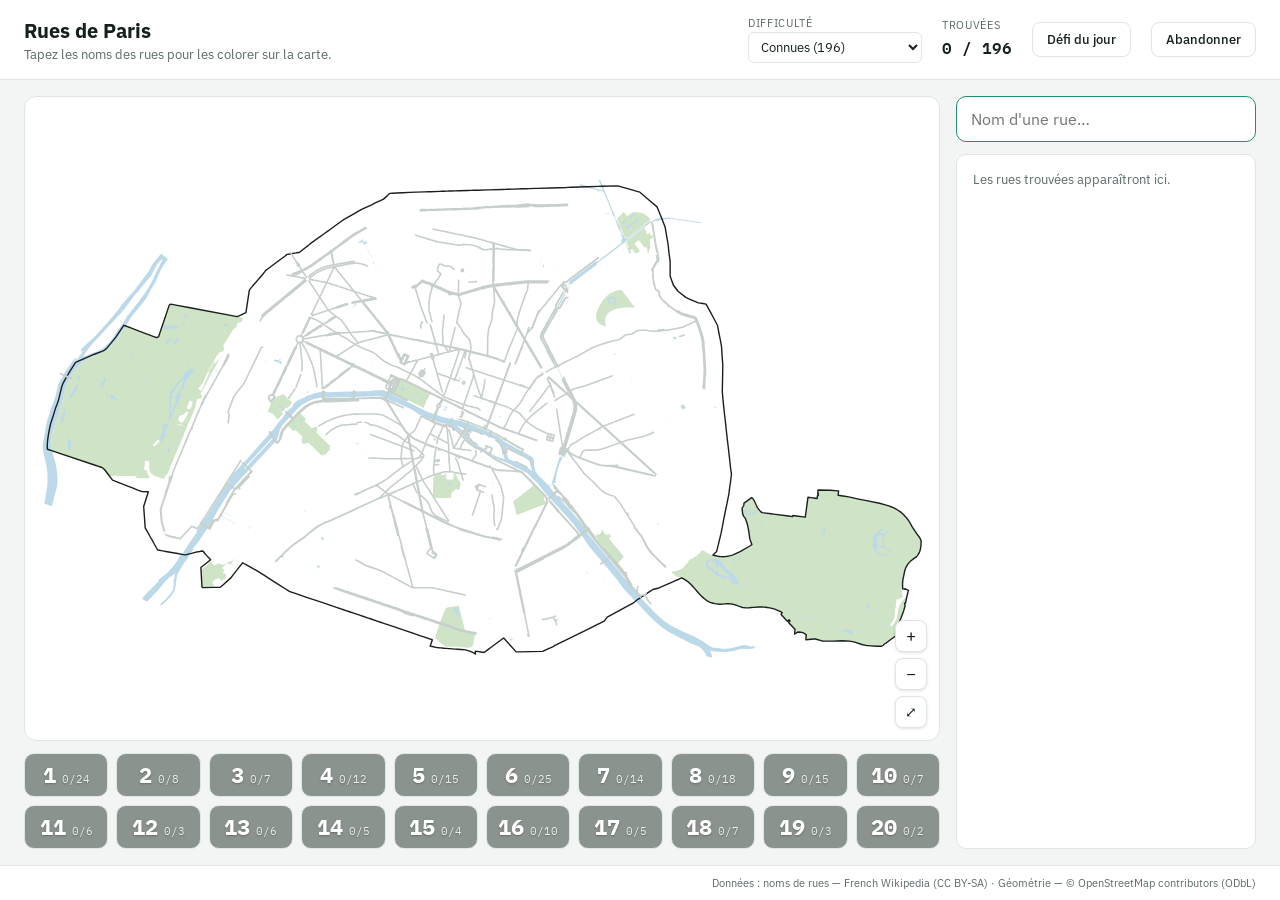
==== rues-de-paris-standalone.html @ d21f9f1f "Initial commit: Rues de Paris street quiz + Daily Challenge A browser quiz built from OpenStreetMap " ====
<!DOCTYPE html>
<html lang="fr">
<head>
<meta charset="UTF-8">
<meta name="viewport" content="width=device-width, initial-scale=1.0">
<title>Rues de Paris</title>
<link rel="stylesheet" href="https://fonts.googleapis.com/css2?family=IBM+Plex+Sans:wght@400;500;600;700&family=IBM+Plex+Mono:wght@400;500;600&display=swap">
<style>
:root {
  color-scheme: light;
  --bg: #f2f5f4;
  --surface: #ffffff;
  --text: #142019;
  --muted: #5b6b64;
  --accent: #1f8f6d;
  --accent-soft: #dbf0e7;
  --border: #dfe6e2;
  --unfound-stroke: #c7cfca;
  --revealed-stroke: #b0433b;
  --input-bg: #ffffff;
  --shake-bg: #fbe4e1;
  --cell-empty: #8a938d;
  --font-sans: "IBM Plex Sans", system-ui, -apple-system, "Segoe UI", sans-serif;
  --font-mono: "IBM Plex Mono", ui-monospace, "SF Mono", Menlo, monospace;
}

/* Deliberately a single, always-light theme — no dark mode. */

* { box-sizing: border-box; }

/* The `hidden` attribute must always win over a component's own
   `display` rule (flex/grid/etc.), or a toggled-off element still
   renders and blocks clicks. */
[hidden] {
  display: none !important;
}

html, body {
  height: 100%;
}

body {
  margin: 0;
  background: var(--bg);
  color: var(--text);
  font-family: var(--font-sans);
  display: flex;
  flex-direction: column;
}

/* ---------- header ---------- */

#app-header {
  display: flex;
  flex-wrap: wrap;
  align-items: center;
  justify-content: space-between;
  gap: 16px;
  padding: 16px 24px;
  background: var(--surface);
  border-bottom: 1px solid var(--border);
}

.title-block h1 {
  margin: 0;
  font-size: 20px;
  font-weight: 700;
}

.subtitle {
  margin: 2px 0 0;
  font-size: 13px;
  color: var(--muted);
}

.controls {
  display: flex;
  flex-wrap: wrap;
  align-items: center;
  gap: 20px;
}

.field {
  display: flex;
  flex-direction: column;
  gap: 2px;
  font-size: 11px;
  color: var(--muted);
  text-transform: uppercase;
  letter-spacing: 0.06em;
}

.field select {
  font-family: var(--font-sans);
  font-size: 13px;
  text-transform: none;
  letter-spacing: normal;
  color: var(--text);
  background: var(--surface);
  border: 1px solid var(--border);
  border-radius: 6px;
  padding: 5px 8px;
}

.stat {
  display: flex;
  flex-direction: column;
  gap: 2px;
}

.stat-label {
  font-size: 11px;
  color: var(--muted);
  text-transform: uppercase;
  letter-spacing: 0.06em;
}

.stat-value {
  font-family: var(--font-mono);
  font-size: 16px;
  font-weight: 600;
  font-variant-numeric: tabular-nums;
}

.btn-secondary {
  font-family: var(--font-sans);
  font-size: 13px;
  font-weight: 500;
  color: var(--text);
  background: var(--surface);
  border: 1px solid var(--border);
  border-radius: 8px;
  padding: 8px 14px;
  cursor: pointer;
}
.btn-secondary:hover {
  border-color: var(--accent);
  color: var(--accent);
}

#challengeBtn.solved {
  background: var(--accent);
  border-color: var(--accent);
  color: #ffffff;
}
#challengeBtn.solved:hover {
  background: var(--accent);
  border-color: var(--accent);
  color: #ffffff;
}

#tierSelect option.won {
  color: var(--muted);
}

/* ---------- main layout ---------- */

#app-main {
  flex: 1;
  display: flex;
  min-height: 0;
  padding: 16px 24px;
  gap: 16px;
}

#map-column {
  flex: 1;
  min-width: 0;
  display: flex;
  flex-direction: column;
  gap: 12px;
  min-height: 0;
}

#map-wrap {
  position: relative;
  flex: 1;
  min-height: 0;
  background: var(--surface);
  border: 1px solid var(--border);
  border-radius: 12px;
  display: flex;
  align-items: stretch;
  overflow: hidden;
}

#map {
  width: 100%;
  height: 100%;
  cursor: grab;
  touch-action: none;
}
#map-wrap.dragging #map {
  cursor: grabbing;
}
#map-wrap.dragging {
  user-select: none;
}

.map-overlay {
  position: absolute;
  z-index: 2;
}

#zoomControls {
  right: 12px;
  bottom: 12px;
  display: flex;
  flex-direction: column;
  gap: 6px;
}

#challengeMapOptions {
  left: 12px;
  top: 12px;
  background: var(--surface);
  border: 1px solid var(--border);
  border-radius: 8px;
  padding: 8px 10px;
  box-shadow: 0 1px 3px rgba(0, 0, 0, 0.12);
}

.toggle-field {
  display: flex;
  align-items: center;
  gap: 7px;
  font-size: 12.5px;
  color: var(--text);
  cursor: pointer;
  white-space: nowrap;
}

.zoom-btn {
  width: 32px;
  height: 32px;
  border-radius: 8px;
  border: 1px solid var(--border);
  background: var(--surface);
  color: var(--text);
  font-family: var(--font-sans);
  font-size: 17px;
  line-height: 1;
  cursor: pointer;
  display: flex;
  align-items: center;
  justify-content: center;
  box-shadow: 0 1px 3px rgba(0, 0, 0, 0.12);
}
.zoom-btn:hover {
  border-color: var(--accent);
  color: var(--accent);
}
.zoom-btn-reset {
  font-size: 14px;
}

.map-park {
  fill: #cfe3c6;
  fill-rule: evenodd;
  stroke: none;
  pointer-events: none;
}

.map-water {
  fill: #bcd9ea;
  fill-rule: evenodd;
  stroke: none;
  pointer-events: none;
}

.map-boundary {
  fill: none;
  stroke: #1a1f1c;
  stroke-width: 1.4;
  stroke-linejoin: round;
  vector-effect: non-scaling-stroke;
  pointer-events: none;
}

.street {
  fill: none;
  stroke: var(--unfound-stroke);
  stroke-width: 1.6;
  stroke-linecap: round;
  stroke-linejoin: round;
  vector-effect: non-scaling-stroke;
  transition: stroke 0.4s ease, stroke-width 0.4s ease;
}

.street.found {
  stroke-width: 2.6;
}

.street.revealed {
  stroke: var(--revealed-stroke);
  stroke-width: 1.8;
  stroke-dasharray: 3 3;
}

.street.found-route {
  stroke-width: 3.2;
}

.place-marker {
  transition: r 0.12s ease-out;
}

.place-marker-label {
  transition: opacity 0.15s ease-out, font-size 0.12s ease-out;
}

.street.pulse {
  animation: pulse 0.5s ease;
}
@keyframes pulse {
  0% { stroke-width: 2.6; }
  50% { stroke-width: 5; }
  100% { stroke-width: 2.6; }
}

#sidebar, #challenge-sidebar {
  width: 300px;
  flex-shrink: 0;
  display: flex;
  flex-direction: column;
  gap: 12px;
  min-height: 0;
}

#guessInput, #challengeInput {
  font-family: var(--font-sans);
  font-size: 16px;
  color: var(--text);
  background: var(--input-bg);
  border: 1px solid var(--border);
  border-radius: 10px;
  padding: 12px 14px;
  outline: none;
}
#guessInput:focus, #challengeInput:focus {
  border-color: var(--accent);
}
#guessInput.shake, #challengeInput.shake {
  animation: shake 0.35s ease;
  background: var(--shake-bg);
}
@keyframes shake {
  0%, 100% { transform: translateX(0); }
  25% { transform: translateX(-6px); }
  75% { transform: translateX(6px); }
}

.route-header {
  display: flex;
  align-items: center;
  gap: 8px;
  background: var(--surface);
  border: 1px solid var(--border);
  border-radius: 10px;
  padding: 12px 14px;
  font-size: 13.5px;
}
.route-place {
  display: flex;
  align-items: center;
  min-width: 0;
  gap: 8px;
}
.route-place span:last-child {
  overflow: hidden;
  text-overflow: ellipsis;
  white-space: nowrap;
}
.route-arrow {
  color: var(--muted);
  flex-shrink: 0;
}

#challengeStatus {
  background: var(--accent-soft);
  border: 1px solid var(--border);
  border-radius: 10px;
  padding: 14px;
  font-size: 13.5px;
  display: flex;
  flex-direction: column;
  gap: 10px;
}

#districtGrid {
  flex: 0 0 auto;
  display: grid;
  grid-template-columns: repeat(10, 1fr);
  gap: 8px;
}

.district-cell {
  background-image: linear-gradient(to right, var(--fill-color, var(--accent)) var(--pct, 0%), var(--cell-empty) var(--pct, 0%));
  border: 1px solid var(--border);
  border-radius: 10px;
  padding: 10px 6px;
  display: flex;
  flex-direction: row;
  align-items: baseline;
  justify-content: center;
  gap: 6px;
  transition: background-image 0.4s ease, opacity 0.3s ease;
}

.district-cell.empty {
  opacity: 0.35;
}

.district-cell .arr-number {
  font-family: var(--font-mono);
  font-size: 22px;
  font-weight: 700;
  line-height: 1;
  color: #ffffff;
  text-shadow: 0 1px 2px rgba(0, 0, 0, 0.25);
}

.district-cell .arr-count {
  font-family: var(--font-mono);
  font-size: 10.5px;
  color: rgba(255, 255, 255, 0.85);
  font-variant-numeric: tabular-nums;
  text-shadow: 0 1px 2px rgba(0, 0, 0, 0.25);
}

.district-cell.complete {
  border-color: var(--fill-color, var(--accent));
}

#foundList, #challengeFoundList {
  flex: 1;
  min-height: 0;
  overflow-y: auto;
  background: var(--surface);
  border: 1px solid var(--border);
  border-radius: 10px;
  padding: 6px;
}

.found-item {
  display: flex;
  justify-content: space-between;
  gap: 8px;
  padding: 7px 10px;
  border-radius: 6px;
  font-size: 13.5px;
}
.found-item:hover {
  background: var(--accent-soft);
}
.found-item .swatch {
  display: inline-block;
  width: 9px;
  height: 9px;
  border-radius: 50%;
  margin-right: 8px;
  flex-shrink: 0;
}
.found-item .name {
  flex: 1;
  min-width: 0;
  overflow: hidden;
  text-overflow: ellipsis;
  white-space: nowrap;
}
.found-item .arr {
  font-family: var(--font-mono);
  font-size: 11px;
  color: var(--muted);
  font-variant-numeric: tabular-nums;
}

#foundList:empty::before {
  content: "Les rues trouvées apparaîtront ici.";
  color: var(--muted);
  font-size: 13px;
  padding: 10px;
  display: block;
}
#challengeFoundList:empty::before {
  content: "Les rues de votre itinéraire apparaîtront ici.";
  color: var(--muted);
  font-size: 13px;
  padding: 10px;
  display: block;
}

/* ---------- end panel (classic mode only — challenge mode ends inline
   in the sidebar via #challengeStatus, no modal) ---------- */

#endPanel {
  position: fixed;
  inset: 0;
  background: rgba(10, 15, 13, 0.5);
  display: flex;
  align-items: center;
  justify-content: center;
  padding: 24px;
  z-index: 10;
}

#endCard {
  background: var(--surface);
  border: 1px solid var(--border);
  border-radius: 14px;
  padding: 28px;
  max-width: 520px;
  width: 100%;
  max-height: 80vh;
  display: flex;
  flex-direction: column;
  gap: 12px;
}

#endTitle {
  margin: 0;
  font-size: 22px;
}

#endSubtitle {
  margin: 0;
  color: var(--muted);
  font-size: 14px;
}

#missedList {
  overflow-y: auto;
  border-top: 1px solid var(--border);
  padding-top: 10px;
  font-size: 13px;
  line-height: 1.7;
}
#missedList h3 {
  font-size: 12px;
  text-transform: uppercase;
  letter-spacing: 0.06em;
  color: var(--muted);
  margin: 12px 0 4px;
}
#missedList h3:first-child { margin-top: 0; }

/* ---------- confetti ---------- */

#confettiLayer {
  position: fixed;
  inset: 0;
  pointer-events: none;
  z-index: 9;
  overflow: hidden;
}

.confetti-piece {
  position: absolute;
  top: -12px;
  width: 8px;
  height: 14px;
  opacity: 0.9;
  animation-name: confetti-fall;
  animation-timing-function: ease-in;
  animation-fill-mode: forwards;
}

@keyframes confetti-fall {
  0% { transform: translateY(0) rotate(0deg); opacity: 0.9; }
  100% { transform: translateY(105vh) rotate(540deg); opacity: 0; }
}

@media (prefers-reduced-motion: reduce) {
  .confetti-piece { animation: none; display: none; }
}

/* ---------- attribution ---------- */

#attribution {
  text-align: right;
  padding: 10px 24px;
  font-size: 11px;
  color: var(--muted);
  background: var(--surface);
  border-top: 1px solid var(--border);
}

/* ---------- responsive ---------- */

@media (max-width: 720px) {
  #app-main {
    flex-direction: column;
  }
  #sidebar, #challenge-sidebar {
    width: 100%;
  }
  #map-wrap {
    min-height: 320px;
  }
  #districtGrid {
    grid-template-columns: repeat(5, 1fr);
  }
}

</style>
</head>
<body>

<header id="app-header">
  <div class="title-block">
    <h1>Rues de Paris</h1>
    <p class="subtitle">Tapez les noms des rues pour les colorer sur la carte.</p>
  </div>
  <div class="controls">
    <label class="field" id="tierField">
      <span>Difficulté</span>
      <select id="tierSelect">
        <option value="1">Monuments</option>
        <option value="2" selected>Connues</option>
        <option value="3">Averties</option>
        <option value="4">Carte complète</option>
      </select>
    </label>
    <div class="stat" id="counterStat">
      <span class="stat-label">Trouvées</span>
      <span class="stat-value" id="counter">0 / 0</span>
    </div>
    <div class="stat" id="challengeTimerStat" hidden>
      <span class="stat-label">Temps</span>
      <span class="stat-value" id="challengeTimer">00:00</span>
    </div>
    <button id="challengeBtn" class="btn-secondary">Défi du jour</button>
    <button id="giveupBtn" class="btn-secondary">Abandonner</button>
  </div>
</header>

<main id="app-main">
  <div id="map-column">
    <div id="map-wrap">
      <svg id="map" xmlns="http://www.w3.org/2000/svg"></svg>
      <div id="challengeMapOptions" class="map-overlay" hidden>
        <label class="toggle-field">
          <input type="checkbox" id="showAllStreetsToggle">
          <span>Afficher toutes les rues</span>
        </label>
      </div>
      <div id="zoomControls" class="map-overlay">
        <button id="zoomInBtn" class="zoom-btn" title="Zoomer" aria-label="Zoomer">+</button>
        <button id="zoomOutBtn" class="zoom-btn" title="Dézoomer" aria-label="Dézoomer">−</button>
        <button id="resetViewBtn" class="zoom-btn zoom-btn-reset" title="Réinitialiser la vue" aria-label="Réinitialiser la vue">⤢</button>
      </div>
    </div>
    <div id="districtGrid" aria-live="polite"></div>
  </div>

  <aside id="sidebar">
    <input id="guessInput" type="text" autocomplete="off" autocorrect="off" spellcheck="false"
           placeholder="Nom d'une rue…" autofocus>
    <div id="foundList" aria-live="polite"></div>
  </aside>

  <aside id="challenge-sidebar" hidden>
    <div class="route-header">
      <div class="route-place"><span class="swatch" id="routeSwatchA"></span><span id="routePlaceA"></span></div>
      <div class="route-arrow">→</div>
      <div class="route-place"><span class="swatch" id="routeSwatchB"></span><span id="routePlaceB"></span></div>
    </div>
    <div id="challengeStatus" hidden></div>
    <input id="challengeInput" type="text" autocomplete="off" autocorrect="off" spellcheck="false"
           placeholder="Nom d'une rue…">
    <div id="challengeFoundList" aria-live="polite"></div>
  </aside>
</main>

<footer id="attribution">
  Données : noms de rues — French Wikipedia (CC BY-SA) · Géométrie — © OpenStreetMap contributors (ODbL)
</footer>

<div id="endPanel" hidden>
  <div id="endCard">
    <h2 id="endTitle"></h2>
    <p id="endSubtitle"></p>
    <div id="missedList"></div>
    <button id="closeEndBtn" class="btn-secondary">Fermer</button>
  </div>
</div>

<div id="confettiLayer" aria-hidden="true"></div>

<script>
// Auto-generated by scripts/fetch_streets.py — do not edit by hand.
window.PARIS_VIEWBOX = {"minX": 0, "minY": 0, "width": 1000, "height": 544.0};
window.PARIS_STREETS = [{"id": "allee-andre-breton", "displayName": "Allée André-Breton", "arrondissement": 1, "tier": 4, "coreKey": "andre breton", "fullKey": "allee andre breton", "ambiguous": true, "synthetic": false, "pathD": "M495.15,256.53 L495.21,256.39 L495.57,255.63 L496.41,253.58 L496.58,253.16 L496.71,252.8 L497.18,251.58 L497.57,250.46 L497.79,249.96 L497.92,249.67 L498.22,248.89 L498.3,248.7"}, {"id": "allee-baltard", "displayName": "Allée Baltard", "arrondissement": 1, "tier": 4, "coreKey": "baltard", "fullKey": "allee baltard", "ambiguous": false, "synthetic": false, "pathD": "M488.24,250.5 L488.35,250.2 L488.45,249.92 L488.66,249.94 L489.38,250.31 L489.8,250.34 L490.53,250.71 L490.95,250.74 L491.66,251.1 L492.08,251.14 L492.81,251.51 L492.76,251.79 L492.71,252.08 L492.64,252.47 L492.46,251.91 L492.05,251.89 L491.32,251.52 L490.88,251.48 L490.17,251.12 L490.07,251.11 L490.06,251.27 L490.44,251.6 L490.45,251.66 L490.45,251.74 L490.43,251.74 L490.38,251.75 L490.37,251.75 L490.3,251.75 L490.29,251.66 L489.98,251.34 L489.95,251.3 L489.97,251.1 L489.75,251.08 L489.04,250.72 L488.61,250.68 L488.24,250.5 M493.63,252.35 L493.44,252.27 L493.48,252.04 L493.54,251.69 L493.6,251.72 L493.81,251.81 L493.87,251.75 L494.2,251.94 L494.36,251.89 L495.12,252.29 L495.56,252.31 L496.25,252.68 L496.44,252.69 L496.29,253.05 L496.21,253.25 L495.88,253.1 L495.54,253.07 L494.78,252.7 L494.58,252.69 L494.59,252.86 L494.64,252.92 L494.5,253.14 L494.44,253.12 L494.41,253.1 L494.5,252.91 L494.5,252.68 L494.34,252.67 L493.63,252.35 M487.99,250.06 L488.35,250.2 L490.06,250.84 L492.62,251.86 M493.35,251.99 L493.48,252.04 L496.29,253.05 L496.58,253.16"}, {"id": "allee-blaise-cendrars", "displayName": "Allée Blaise-Cendrars", "arrondissement": 1, "tier": 4, "coreKey": "blaise cendrars", "fullKey": "allee blaise cendrars", "ambiguous": false, "synthetic": false, "pathD": "M484.57,251.83 L485.14,252.04 L487.84,252.97 L488.03,253.04 L488.8,253.3 L488.85,253.32 L492.07,254.43 L492.3,254.51 L495.57,255.63 L496.3,255.88 L498.29,256.64 L498.71,256.8"}, {"id": "allee-colette", "displayName": "Allée Colette", "arrondissement": 1, "tier": 4, "coreKey": "colette", "fullKey": "allee colette", "ambiguous": true, "synthetic": false, "pathD": "M465.04,241.86 L466.95,236.46 L468.92,230.74"}, {"id": "allee-elsa-triolet", "displayName": "Allée Elsa-Triolet", "arrondissement": 1, "tier": 4, "coreKey": "elsa triolet", "fullKey": "allee elsa triolet", "ambiguous": false, "synthetic": false, "pathD": "M489.33,246.43 L489.28,246.67 L489.22,246.96 L488.99,247.56 L488.65,248.46 L487.99,250.06 L487.89,250.4 L487.65,250.7 L487.12,251.2 L486.93,251.26 L486.71,251.32 L486.53,251.37 L486.13,251.47 L485.73,251.57 L485.05,251.45 L484.75,251.34 L484.56,251.27 M489.54,245.88 L489.49,246.0 L489.44,246.13 M489.44,246.13 L489.33,246.43"}, {"id": "allee-jules-supervielle", "displayName": "Allée Jules-Supervielle", "arrondissement": 1, "tier": 4, "coreKey": "jules supervielle", "fullKey": "allee jules supervielle", "ambiguous": false, "synthetic": false, "pathD": "M492.01,255.37 L492.05,255.26 L492.22,254.74 L492.3,254.51 L492.41,254.11 L492.35,253.9 L492.31,253.73 L492.53,253.22 L492.89,252.55 L492.71,252.08 L492.62,251.86 L492.76,251.79 L493.16,251.59 L493.16,251.31 L493.58,250.2 L494.1,248.93 L494.24,248.73 L494.42,248.44 M493.98,248.64 L494.24,248.73 L494.62,248.86 L494.6,249.09 L494.43,249.42 L494.42,249.44 L494.03,249.25 L494.02,249.54 L493.65,250.23 L493.62,250.66 L493.25,251.39 L493.26,251.55 L493.54,251.69 L493.48,252.04 L493.44,252.27 L493.44,252.3 L493.42,252.36 L493.39,252.42 L493.34,252.48 L493.29,252.53 L493.21,252.59 L493.08,252.62 L492.99,252.64 L492.95,252.68 L492.49,253.59 L492.43,253.76 L492.44,253.87 L492.35,253.9 L492.23,253.82 L492.24,253.61 L492.42,253.25 L492.61,252.86 L492.64,252.47 L492.71,252.08 L492.76,251.79 L492.81,251.51 L493.01,251.51 L493.01,251.33 L493.02,251.23 L493.36,250.56 L493.38,250.4 L493.4,250.37 L493.42,250.16 L493.78,249.44 L493.79,249.23 L493.79,249.19 L493.8,249.01 L493.98,248.64"}, {"id": "allee-saint-john-perse", "displayName": "Allée Saint-John-Perse", "arrondissement": 1, "tier": 4, "coreKey": "saint john perse", "fullKey": "allee saint john perse", "ambiguous": false, "synthetic": false, "pathD": "M493.73,248.4 L491.84,247.74 L491.14,247.49 L490.34,247.21 L490.3,247.28 L490.26,247.35 L490.14,247.1 L490.06,246.93 L490.01,246.92 L489.97,246.91 L489.92,246.91 L489.88,246.92 L489.82,246.94 L489.77,246.97 L489.72,247.01 L489.69,247.04 L489.66,247.09 L489.62,247.14 L489.62,247.15 L489.45,247.07 L489.22,246.96 L488.89,246.79 L488.89,246.71 L487.24,246.13 L487.29,245.98 L487.34,245.81 L488.25,246.12 L488.34,246.0 L488.6,246.1 L488.6,246.26 L489.03,246.41 L489.08,246.3 L489.33,246.43 L489.44,246.49 L489.62,246.5 L489.86,246.51 L490.25,246.7 L490.48,246.81 L490.59,246.87 L490.8,246.89 L490.79,247.02 L493.05,247.82 L494.22,248.22 L494.47,248.31 L494.74,248.41 L495.91,248.82 L495.87,248.94 L495.81,249.13 L495.74,249.1 L494.87,248.8 L494.81,248.88 L494.62,248.86 L494.24,248.73 L493.98,248.64 L493.66,248.47 L493.73,248.4 M486.6,245.74 L487.29,245.98 L489.28,246.67 L489.76,246.83 L490.04,246.86 L490.25,247.01 L494.42,248.44 L495.87,248.94 L496.01,248.98 L496.18,248.85 L496.39,248.85 L496.58,248.96 L496.67,249.18 L496.75,249.41 L496.9,249.55 L497.63,249.78 L497.92,249.67 L500.38,250.56 L500.81,250.71"}, {"id": "avenue-victoria", "displayName": "Avenue Victoria", "arrondissement": 1, "tier": 3, "coreKey": "victoria", "fullKey": "avenue victoria", "ambiguous": false, "synthetic": false, "pathD": "M515.19,284.54 L514.62,284.29 L514.44,284.21 L514.03,284.03 L513.03,283.57 M512.2,283.28 L511.87,283.13 M511.87,283.13 L511.62,283.03 L511.2,282.85 L510.02,282.37 M506.95,281.07 L506.53,280.91 L505.91,280.64 M498.01,277.43 L502.89,279.42 L503.5,279.6 M505.91,280.64 L505.61,280.51 L505.22,280.34 L504.12,279.87 L503.5,279.6 M509.29,282.05 L508.29,281.64 M519.18,286.27 L518.73,286.04 L517.57,285.54 M517.57,285.54 L516.48,285.08 M516.48,285.08 L515.19,284.54 M508.29,281.64 L506.95,281.07 M513.03,283.57 L512.2,283.28 M510.02,282.37 L509.29,282.05"}, {"id": "avenue-de-l-opera", "displayName": "Avenue de l'Opéra", "arrondissement": 1, "tier": 2, "coreKey": "opera", "fullKey": "avenue de l opera", "ambiguous": true, "synthetic": false, "pathD": "M445.76,209.87 L445.78,209.96 L445.83,210.11 L446.2,211.41 L446.43,212.25 L446.46,212.37 L446.51,212.55 L446.63,213.01 L447.03,214.37 L447.06,214.48 L447.1,214.63 L447.49,216.02 L448.07,218.06 L448.12,218.27 L448.16,218.4 L448.32,218.98 L448.41,219.24 L448.77,220.42 M454.04,239.19 L454.24,239.91 L454.3,240.07 L454.33,240.18 L454.69,241.46 L454.78,241.77 L454.81,241.9 M448.77,220.42 L449.21,222.15 L449.39,222.76 L449.43,222.91 L449.5,223.14 L449.68,223.78 L449.96,224.75 L449.99,224.85 L450.05,225.07 L450.09,225.2 L450.31,225.97 L450.52,226.72 L450.66,227.23 L450.82,227.8 M453.19,236.18 L453.52,237.3 L453.58,237.52 L453.76,238.17 L454.04,239.19 M450.82,227.8 L451.02,228.51 L451.08,228.71 L451.14,228.93 L451.31,229.54 L452.95,235.38 L453.19,236.18 M444.27,204.64 L444.3,204.73 L444.31,204.74 L444.61,205.84 L444.9,206.87 L445.54,209.09 L445.67,209.57 L445.71,209.71 L445.75,209.83 L445.76,209.87"}, {"id": "avenue-du-general-lemonnier", "displayName": "Avenue du Général-Lemonnier", "arrondissement": 1, "tier": 4, "coreKey": "general lemonnier", "fullKey": "avenue du general lemonnier", "ambiguous": false, "synthetic": false, "pathD": "M436.17,256.65 L437.63,253.45 M440.19,248.15 L441.44,245.53 L441.95,244.46 L442.06,244.23 L442.25,243.86 M434.23,261.12 L434.12,260.83 L434.34,260.37 L434.64,259.73 L435.19,258.67 L436.17,256.65 M437.63,253.45 L440.19,248.15 M442.25,243.86 L442.41,243.54"}, {"id": "boulevard-de-sebastopol", "displayName": "Boulevard de Sébastopol", "arrondissement": 1, "tier": 2, "coreKey": "sebastopol", "fullKey": "boulevard de sebastopol", "ambiguous": false, "synthetic": false, "pathD": "M508.23,274.44 L509.9,269.92 L510.01,269.62 L511.09,266.68 L511.25,266.23 L512.22,263.63 L512.25,263.54 L512.33,263.32 L512.44,263.01 L513.13,261.16 L513.46,260.26 L513.87,259.15 L515.39,255.02 L515.47,254.8 L515.53,254.64 M506.77,278.34 L507.3,276.87 L507.44,276.47 L507.51,276.27 L507.61,276.02 M507.68,275.79 L507.75,275.6 M507.75,275.6 L508.02,274.97 L508.23,274.44 M505.91,280.64 L506.18,279.87 L506.77,278.34 M518.57,245.15 L518.74,244.71 L519.1,243.77 L520.03,241.33 L520.2,240.88 M524.99,227.77 L525.18,227.26 L526.52,223.57 L526.64,223.26 L526.89,222.58 L527.85,219.95 L527.99,219.57 L528.61,217.91 L529.11,216.51 L529.22,216.18 L530.24,213.47 L530.36,213.18 L530.83,211.81 L530.9,211.59 M515.53,254.64 L515.62,254.42 L515.73,254.13 L516.64,251.7 L516.69,251.56 L517.76,248.67 L518.57,246.41 L518.63,246.24 L518.82,245.7 L519.11,244.92 L519.13,244.86 L520.07,242.33 L520.28,241.74 L520.37,241.46 L520.51,241.08 L520.79,240.23 L520.88,240.0 L521.0,239.68 M525.28,228.41 L525.37,228.16 L525.64,227.43 L526.99,223.76 L527.11,223.43 L527.35,222.76 L528.33,220.12 L528.46,219.75 L529.08,218.06 L529.59,216.69 L529.71,216.35 L530.17,215.12 L530.33,214.68 L530.6,213.93 L530.71,213.65 L530.82,213.34 L531.32,211.98 L531.4,211.76 L531.49,211.52 L532.02,210.07 L532.11,209.82 L532.3,209.3 M521.15,239.32 L521.55,238.18 L522.74,235.0 L522.99,234.34 L524.0,231.62 L524.98,228.99 L525.02,228.87 L525.28,228.41 M521.0,239.68 L521.15,239.32 M530.9,211.59 L531.01,211.36 L531.53,209.89 L531.54,209.68 M522.68,234.13 L524.6,228.86 L524.64,228.75 L524.68,228.63 M507.61,276.02 L507.68,275.79 M507.3,275.87 L507.38,275.64 M505.61,280.51 L505.89,279.76 L506.68,277.62 L507.21,276.14 L507.26,275.98 M520.54,239.81 L520.57,239.71 L520.63,239.5 L520.7,239.28 M520.7,239.28 L520.88,239.06 L521.18,238.23 L522.37,234.97 L522.38,234.93 L522.42,234.84 M522.42,234.84 L522.57,234.43 L522.68,234.13 M524.68,228.63 L524.82,228.27 L524.91,228.01 L524.99,227.77 M531.54,209.68 L531.55,209.43 L531.67,209.07 M507.26,275.98 L507.3,275.87 M507.38,275.64 L507.44,275.45 L507.55,275.13 M507.55,275.13 L507.65,274.85 L509.54,269.79 L509.62,269.57 M509.62,269.57 L509.67,269.45 L509.77,269.19 M510.99,265.94 L511.96,263.18 L512.02,263.01 M512.02,263.01 L512.12,262.75 M512.12,262.75 L512.85,260.75 L513.52,259.03 L515.11,254.69 L515.18,254.51 L515.22,254.4 M515.22,254.4 L515.25,254.3 L515.32,254.11 M515.32,254.11 L515.37,253.99 L516.24,251.52 M516.24,251.52 L516.28,251.41 L516.33,251.27 M517.41,248.38 L518.23,246.09 L518.29,245.9 M518.29,245.9 L518.42,245.56 L518.57,245.15 M520.33,240.5 L520.45,240.15 L520.54,239.81 M520.2,240.88 L520.24,240.76 L520.33,240.5 M516.33,251.27 L517.32,248.61 M517.32,248.61 L517.35,248.54 L517.41,248.38 M509.77,269.19 L510.76,266.59 L510.85,266.35 M510.85,266.35 L510.92,266.17 L510.99,265.94"}, {"id": "boulevard-de-la-madeleine", "displayName": "Boulevard de la Madeleine", "arrondissement": 1, "tier": 2, "coreKey": "madeleine", "fullKey": "boulevard de la madeleine", "ambiguous": true, "synthetic": false, "pathD": "M414.75,208.74 L414.9,208.69 L416.0,208.37 L416.89,208.1 L417.06,208.05 L417.22,207.73 M417.22,207.73 L419.53,207.14 L420.37,206.93 L424.46,205.88 L425.13,205.73 M417.22,207.73 L416.93,207.54 L415.83,207.81 L414.78,208.03 L414.6,208.04 L414.04,207.85 M413.61,209.05 L414.47,208.82 M414.47,208.82 L414.75,208.74"}, {"id": "boulevard-du-palais", "displayName": "Boulevard du Palais", "arrondissement": 1, "tier": 4, "coreKey": "palais", "fullKey": "boulevard du palais", "ambiguous": false, "synthetic": false, "pathD": "M494.05,301.91 L494.34,301.49 M494.34,301.49 L494.66,300.98 L497.69,296.55 L498.03,295.91 L498.11,295.77 L498.19,295.62 L498.33,295.37 M498.33,295.37 L498.41,295.22 L498.82,294.5 L499.1,293.9 L499.36,293.3 L499.66,292.64 L500.51,290.74 L500.59,290.57 L500.66,290.03 M498.01,295.23 L497.8,295.61 L497.4,296.41 L494.37,300.78 L494.01,301.29 L493.74,301.69 M500.66,290.03 L500.25,290.43 L499.43,292.26 L499.12,292.95 L498.74,293.72 L498.01,295.23"}, {"id": "cour-vendome", "displayName": "Cour Vendôme", "arrondissement": 1, "tier": 4, "coreKey": "vendome", "fullKey": "cour vendome", "ambiguous": true, "synthetic": false, "pathD": "M426.1,223.32 L425.48,222.9 L426.44,221.46 L426.65,221.6 L426.64,221.61 L426.77,222.28 L426.78,222.28 L426.78,222.3 L426.1,223.32"}, {"id": "cour-des-fermes", "displayName": "Cour des Fermes", "arrondissement": 1, "tier": 4, "coreKey": "fermes", "fullKey": "cour des fermes", "ambiguous": false, "synthetic": false, "pathD": "M481.9,245.13 L481.78,245.09 L481.27,244.92 L481.18,245.2 L480.42,244.93 L480.13,244.84 L480.22,244.55 L479.95,244.46 L479.68,244.37 L479.64,244.3 L479.7,244.11 L479.75,243.93 L479.84,243.89 L480.39,244.08 L480.48,243.8 L480.61,243.84 L481.53,244.15 L481.44,244.43 L481.91,244.6 L482.06,244.66 L481.98,244.9 L481.9,245.13 M479.7,244.11 L479.0,243.88 M481.98,244.9 L482.58,245.1"}, {"id": "galerie-de-beaujolais", "displayName": "Galerie de Beaujolais", "arrondissement": 1, "tier": 4, "coreKey": "beaujolais", "fullKey": "galerie de beaujolais", "ambiguous": true, "synthetic": false, "pathD": "M465.09,228.96 L465.19,229.0 L465.41,229.08 L465.71,229.19 L466.31,229.41 L466.8,229.58 L467.94,230.0 L468.27,230.12 L468.44,230.18 L469.44,230.54 L469.75,230.65 L469.87,230.7 L470.16,230.81"}, {"id": "galerie-de-chartres", "displayName": "Galerie de Chartres", "arrondissement": 1, "tier": 4, "coreKey": "chartres", "fullKey": "galerie de chartres", "ambiguous": true, "synthetic": false, "pathD": "M461.81,240.76 L461.68,241.15 M460.25,245.31 L459.97,246.15 L459.94,246.23 M461.68,241.15 L461.68,241.15 L461.65,241.24 L461.62,241.32 L461.23,242.41 L461.18,242.57 L460.76,243.82 L460.25,245.31"}, {"id": "galerie-de-montpensier", "displayName": "Galerie de Montpensier", "arrondissement": 1, "tier": 4, "coreKey": "montpensier", "fullKey": "galerie de montpensier", "ambiguous": true, "synthetic": false, "pathD": "M460.98,241.1 L461.0,241.02 L461.14,240.62 L461.64,239.09 L462.1,237.75 L462.44,236.74 L462.67,236.07 L462.84,235.55 L463.01,235.07 L463.12,234.73 L463.3,234.22 L463.52,233.55 L463.93,232.37 L464.09,231.87 L464.5,230.69 L464.78,229.86 L465.09,228.96"}, {"id": "galerie-de-nemours", "displayName": "Galerie de Nemours", "arrondissement": 1, "tier": 4, "coreKey": "nemours", "fullKey": "galerie de nemours", "ambiguous": true, "synthetic": false, "pathD": "M459.97,246.15 L460.56,246.34 L460.04,247.79 L459.99,247.77"}, {"id": "galerie-de-valois", "displayName": "Galerie de Valois", "arrondissement": 1, "tier": 4, "coreKey": "valois", "fullKey": "galerie de valois", "ambiguous": true, "synthetic": false, "pathD": "M470.16,230.81 L470.09,231.02 L469.85,231.69 L469.56,232.52 L469.38,233.02 L469.23,233.44 L469.03,234.01 L468.86,234.48 L468.67,235.02 L468.32,236.0 L468.16,236.46 L467.97,237.0 L467.79,237.5 L467.44,238.5 L467.26,239.0 L467.02,239.67 L466.31,241.66 L466.08,242.32 L465.94,242.7 L465.91,242.79"}, {"id": "galerie-de-la-cour-d-honneur", "displayName": "Galerie de la Cour-d'Honneur", "arrondissement": 1, "tier": 4, "coreKey": "cour d honneur", "fullKey": "galerie de la cour d honneur", "ambiguous": false, "synthetic": false, "pathD": "M461.18,242.57 L464.8,243.83"}, {"id": "galerie-des-proues", "displayName": "Galerie des Proues", "arrondissement": 1, "tier": 4, "coreKey": "proues", "fullKey": "galerie des proues", "ambiguous": false, "synthetic": false, "pathD": "M463.88,246.47 L464.2,245.56 L464.8,243.83 L464.84,243.72 L465.24,242.57 L465.26,242.49 L465.29,242.4 L465.3,242.4 M465.3,242.4 L465.44,241.99"}, {"id": "galerie-du-jardin", "displayName": "Galerie du Jardin", "arrondissement": 1, "tier": 4, "coreKey": "jardin", "fullKey": "galerie du jardin", "ambiguous": false, "synthetic": false, "pathD": "M461.0,241.02 L461.1,241.05 L461.65,241.24 L465.26,242.49 L465.86,242.67 L465.94,242.7"}, {"id": "galerie-du-theatre-francais", "displayName": "Galerie du Théâtre-Français", "arrondissement": 1, "tier": 4, "coreKey": "theatre francais", "fullKey": "galerie du theatre francais", "ambiguous": false, "synthetic": false, "pathD": "M458.13,243.14 L458.12,243.18 L458.11,243.22 M458.11,243.22 L457.38,245.3 L457.73,245.42 L457.59,245.85 L458.6,246.18 L459.32,246.44 L459.47,245.98 L459.97,246.15 M458.2,242.94 L458.13,243.14"}, {"id": "impasse-gomboust", "displayName": "Impasse Gomboust", "arrondissement": 1, "tier": 4, "coreKey": "gomboust", "fullKey": "impasse gomboust", "ambiguous": true, "synthetic": false, "pathD": "M439.02,219.44 L440.49,219.95 L440.79,220.06"}, {"id": "impasse-saint-eustache", "displayName": "Impasse Saint-Eustache", "arrondissement": 1, "tier": 4, "coreKey": "saint eustache", "fullKey": "impasse saint eustache", "ambiguous": false, "synthetic": false, "pathD": "M497.29,242.94 L496.98,243.18 L495.59,244.24"}, {"id": "impasse-des-bourdonnais", "displayName": "Impasse des Bourdonnais", "arrondissement": 1, "tier": 4, "coreKey": "bourdonnais", "fullKey": "impasse des bourdonnais", "ambiguous": true, "synthetic": false, "pathD": "M494.24,263.26 L495.18,263.56 L496.61,264.06"}, {"id": "impasse-des-trois-visages", "displayName": "Impasse des Trois-Visages", "arrondissement": 1, "tier": 4, "coreKey": "trois visages", "fullKey": "impasse des trois visages", "ambiguous": false, "synthetic": false, "pathD": "M493.08,271.82 L492.9,271.72 L492.38,271.39"}, {"id": "passage-hulot", "displayName": "Passage Hulot", "arrondissement": 1, "tier": 4, "coreKey": "hulot", "fullKey": "passage hulot", "ambiguous": false, "synthetic": false, "pathD": "M461.75,232.28 L461.79,232.29 L462.71,232.6 L462.74,232.61 L462.77,232.62 M462.77,232.62 L462.92,232.66"}, {"id": "passage-potier", "displayName": "Passage Potier", "arrondissement": 1, "tier": 4, "coreKey": "potier", "fullKey": "passage potier", "ambiguous": false, "synthetic": false, "pathD": "M461.65,235.73 L461.68,235.74 L461.71,235.75 M461.45,235.67 L461.65,235.73 M461.14,235.56 L461.45,235.67 M460.72,235.42 L461.14,235.56 M461.71,235.75 L461.89,235.82 M460.67,235.4 L460.72,235.42"}, {"id": "passage-saint-roch", "displayName": "Passage Saint-Roch", "arrondissement": 1, "tier": 4, "coreKey": "saint roch", "fullKey": "passage saint roch", "ambiguous": true, "synthetic": false, "pathD": "M446.88,233.64 L446.19,233.37 M443.32,237.44 L443.44,237.27 L443.5,237.18 L446.19,233.37 L446.34,233.03 L446.59,232.48"}, {"id": "passage-de-beaujolais", "displayName": "Passage de Beaujolais", "arrondissement": 1, "tier": 4, "coreKey": "beaujolais", "fullKey": "passage de beaujolais", "ambiguous": true, "synthetic": false, "pathD": "M463.9,227.5 L463.5,227.35 M464.22,227.54 L464.05,227.48 L463.9,227.5 M464.39,227.59 L464.22,227.54 M463.5,227.35 L463.45,227.33"}, {"id": "passage-de-montpensier", "displayName": "Passage de Montpensier", "arrondissement": 1, "tier": 4, "coreKey": "montpensier", "fullKey": "passage de montpensier", "ambiguous": true, "synthetic": false, "pathD": "M459.93,241.96 L459.97,241.96 L460.0,241.97 M460.0,241.97 L460.58,242.18 L461.23,242.41 M459.8,241.91 L459.93,241.96"}, {"id": "passage-de-richelieu", "displayName": "Passage de Richelieu", "arrondissement": 1, "tier": 4, "coreKey": "richelieu", "fullKey": "passage de richelieu", "ambiguous": true, "synthetic": false, "pathD": "M459.91,237.73 L460.79,238.03 M460.42,253.16 L459.68,255.05 L459.39,255.8 L459.28,256.11 L459.19,256.35 L459.09,256.6 L459.05,256.72 L458.85,257.23 M460.79,238.03 L460.87,238.06"}, {"id": "passage-de-la-canopee", "displayName": "Passage de la Canopée", "arrondissement": 1, "tier": 4, "coreKey": "canopee", "fullKey": "passage de la canopee", "ambiguous": false, "synthetic": false, "pathD": "M506.95,256.77 L506.37,256.56 L506.22,256.38 L506.11,256.34 L505.39,256.11 L504.99,256.22 L503.26,256.95 L502.23,257.16 L501.16,257.16 L499.37,256.42 L499.14,256.33 L498.92,256.24 M500.39,252.06 L500.94,252.25 L502.84,252.93 L503.22,253.21 L503.98,254.05 L504.38,254.62 L505.13,255.78 L505.39,256.11"}, {"id": "passage-de-la-cour-des-fontaines", "displayName": "Passage de la Cour-des-Fontaines", "arrondissement": 1, "tier": 4, "coreKey": "cour des fontaines", "fullKey": "passage de la cour des fontaines", "ambiguous": false, "synthetic": false, "pathD": "M464.12,245.52 L464.2,245.56 L465.32,245.99 M465.32,245.99 L465.38,246.01 L465.46,246.05 L465.63,246.11"}, {"id": "passage-de-la-reine-de-hongrie", "displayName": "Passage de la Reine-de-Hongrie", "arrondissement": 1, "tier": 4, "coreKey": "reine de hongrie", "fullKey": "passage de la reine de hongrie", "ambiguous": false, "synthetic": false, "pathD": "M500.38,242.9 L499.27,242.85 M498.16,242.79 L497.92,242.79 M499.27,242.85 L498.95,242.84 M498.61,242.82 L498.16,242.79 M498.95,242.84 L498.61,242.82 M497.92,242.79 L497.63,242.78"}, {"id": "passage-des-deux-pavillons", "displayName": "Passage des Deux-Pavillons", "arrondissement": 1, "tier": 4, "coreKey": "deux pavillons", "fullKey": "passage des deux pavillons", "ambiguous": false, "synthetic": false, "pathD": "M471.16,228.68 L471.12,228.7 L470.57,228.98 M470.57,228.98 L470.33,229.1 M470.33,229.1 L470.27,229.26"}, {"id": "passage-des-jacobins", "displayName": "Passage des Jacobins", "arrondissement": 1, "tier": 4, "coreKey": "jacobins", "fullKey": "passage des jacobins", "ambiguous": false, "synthetic": false, "pathD": "M440.15,225.89 L441.06,223.7 L442.11,221.21 M442.11,221.21 L442.36,220.6"}, {"id": "passage-des-lingeres", "displayName": "Passage des Lingères", "arrondissement": 1, "tier": 4, "coreKey": "lingeres", "fullKey": "passage des lingeres", "ambiguous": false, "synthetic": false, "pathD": "M499.29,261.81 L499.24,261.66 L499.14,261.2 L499.09,260.98 L499.33,260.33 L499.5,260.26 M499.5,260.26 L499.83,259.38 M499.83,259.38 L500.3,258.38 L500.38,258.18"}, {"id": "passage-du-perron", "displayName": "Passage du Perron", "arrondissement": 1, "tier": 4, "coreKey": "perron", "fullKey": "passage du perron", "ambiguous": false, "synthetic": false, "pathD": "M468.64,229.08 L468.68,228.96 M468.25,230.19 L468.27,230.12 L468.61,229.19 M468.61,229.19 L468.64,229.08"}, {"id": "place-andre-malraux", "displayName": "Place André-Malraux", "arrondissement": 1, "tier": 3, "coreKey": "andre malraux", "fullKey": "place andre malraux", "ambiguous": false, "synthetic": false, "pathD": "M454.81,241.9 L454.29,242.46 L452.96,243.98 L452.69,244.29 M454.81,241.9 L455.58,242.15 L457.24,242.65 L457.37,242.68 L457.83,242.81 M454.81,241.9 L455.65,244.85 L455.71,245.04 L456.28,246.81"}, {"id": "place-colette", "displayName": "Place Colette", "arrondissement": 1, "tier": 4, "coreKey": "colette", "fullKey": "place colette", "ambiguous": true, "synthetic": false, "pathD": "M459.37,246.56 L459.53,246.09 L459.94,246.23 L460.01,246.25 L460.46,246.4 L459.99,247.77 L459.98,247.8 L459.85,248.17 L459.82,248.25 L457.15,247.28 L456.99,247.22 L456.91,247.17 L456.87,247.1 L456.86,246.99 L457.04,246.47 L456.9,246.11 L457.02,245.73 L457.21,245.8 L457.45,245.89 L458.56,246.28 L459.37,246.56"}, {"id": "place-dauphine", "displayName": "Place Dauphine", "arrondissement": 1, "tier": 1, "coreKey": "dauphine", "fullKey": "place dauphine", "ambiguous": true, "synthetic": false, "pathD": "M481.75,286.01 L484.59,289.87 L484.74,289.99 L485.56,290.45 L485.86,290.62 M481.75,286.01 L486.01,287.11 L486.12,287.14 L487.1,287.65 L487.35,287.78"}, {"id": "place-henri-salvador", "displayName": "Place Henri-Salvador", "arrondissement": 1, "tier": 4, "coreKey": "henri salvador", "fullKey": "place henri salvador", "ambiguous": false, "synthetic": false, "pathD": "M426.5,206.3 L426.41,206.21 L425.81,205.56 M425.81,205.56 L424.91,204.93 M426.5,206.3 L426.17,206.91 M425.81,205.56 L425.83,204.59 L425.83,204.19 M425.13,205.73 L425.81,205.56 M426.79,205.36 L426.19,205.47 L425.81,205.56"}, {"id": "place-joachim-du-bellay", "displayName": "Place Joachim-du-Bellay", "arrondissement": 1, "tier": 3, "coreKey": "joachim du bellay", "fullKey": "place joachim du bellay", "ambiguous": false, "synthetic": false, "pathD": "M504.8,259.98 L504.68,260.43 L504.73,260.45 L504.97,260.54 L504.14,263.02 L504.02,263.54"}, {"id": "place-marguerite-de-navarre", "displayName": "Place Marguerite-de-Navarre", "arrondissement": 1, "tier": 4, "coreKey": "marguerite de navarre", "fullKey": "place marguerite de navarre", "ambiguous": false, "synthetic": false, "pathD": "M499.29,261.81 L499.87,262.12 L500.45,262.42 L501.38,262.91 M499.62,262.77 L499.68,262.59 L499.79,262.43 L499.96,262.31 L500.19,262.25 L500.43,262.28 M499.29,261.81 L498.93,261.92 L497.96,261.63 M497.13,261.77 L497.28,261.52 L497.35,261.39 L497.52,261.45 L497.96,261.63 M500.57,265.59 L500.13,264.58 L499.9,263.9 L499.79,263.39 L499.8,262.99 L499.8,262.41 L499.87,262.12 M500.45,262.42 L500.55,262.88 L500.7,263.06 L501.16,263.72 M500.7,263.06 L500.73,262.96 M499.62,263.75 L499.62,262.77"}, {"id": "place-maurice-quentin", "displayName": "Place Maurice-Quentin", "arrondissement": 1, "tier": 4, "coreKey": "maurice quentin", "fullKey": "place maurice quentin", "ambiguous": false, "synthetic": false, "pathD": "M494.79,258.44 L495.08,258.39 L495.15,258.36 L495.51,258.16 L496.02,256.93 M495.53,256.71 L495.61,256.54 M493.74,255.97 L494.64,256.3 L495.15,256.53 L495.53,256.71 L496.02,256.93 L496.66,257.23"}, {"id": "place-mireille", "displayName": "Place Mireille", "arrondissement": 1, "tier": 4, "coreKey": "mireille", "fullKey": "place mireille", "ambiguous": false, "synthetic": false, "pathD": "M462.05,230.7 L461.71,231.04 L460.98,231.89 L460.8,232.09 M461.33,232.31 L461.27,232.43 L461.22,232.54 L461.01,232.48 L460.73,232.43 L460.96,232.08 L460.99,232.03 L461.05,231.95 L461.48,231.45 L461.62,231.28 L461.71,231.18 L461.77,231.2 L461.71,231.33 L461.62,231.54 L461.4,232.12 L461.33,232.31"}, {"id": "place-paul-et-marcelle-vergara", "displayName": "Place Paul-et-Marcelle-Vergara", "arrondissement": 1, "tier": 4, "coreKey": "paul et marcelle vergara", "fullKey": "place paul et marcelle vergara", "ambiguous": false, "synthetic": false, "pathD": "M484.84,257.98 L484.83,257.91 L484.81,257.85 L484.77,257.79 L484.71,257.75 L484.63,257.73 L484.55,257.73 L484.47,257.77 L484.41,257.83 L484.38,257.91 L484.37,257.99 L484.4,258.07 L484.45,258.14 L484.52,258.18 L484.61,258.2 L484.67,258.19 L484.74,258.16 L484.79,258.11 L484.82,258.05 L484.84,257.98"}, {"id": "place-rene-cassin", "displayName": "Place René-Cassin", "arrondissement": 1, "tier": 4, "coreKey": "rene cassin", "fullKey": "place rene cassin", "ambiguous": false, "synthetic": false, "pathD": "M494.41,247.51 L494.75,247.64 L494.99,247.72 L495.21,247.74 L495.94,248.12 L496.15,248.14 L496.14,248.23 L496.13,248.4 L495.97,248.71 L495.91,248.82 L494.74,248.41 L494.47,248.31 L494.22,248.22 L493.05,247.82 L493.06,247.69 L493.08,247.47 L493.1,247.43 L493.19,247.25 L493.25,247.13 L493.69,247.34 L494.06,247.35 L494.41,247.51"}, {"id": "place-sainte-opportune", "displayName": "Place Sainte-Opportune", "arrondissement": 1, "tier": 4, "coreKey": "sainte opportune", "fullKey": "place sainte opportune", "ambiguous": true, "synthetic": false, "pathD": "M502.52,268.96 L502.6,268.92 L503.33,268.95 M502.99,270.32 L503.23,270.19 M503.23,270.19 L503.24,270.06 L503.33,268.95 M502.24,269.12 L502.52,268.96 M503.33,268.95 L503.41,268.34 M504.77,269.05 L503.33,268.95"}, {"id": "place-vendome", "displayName": "Place Vendôme", "arrondissement": 1, "tier": 1, "coreKey": "vendome", "fullKey": "place vendome", "ambiguous": true, "synthetic": false, "pathD": "M435.21,219.88 L435.1,219.4 L434.04,218.72 L433.76,218.52 L433.24,218.2 L432.74,217.87 L431.4,216.98 L431.02,217.02 L429.95,218.64 L429.9,218.72 L428.85,220.28 L428.19,221.27 L428.29,221.95 L429.24,222.57 L430.03,223.08 L430.26,223.23 L430.5,223.38 L430.79,223.57 L431.83,224.24 L432.42,224.13 L432.46,224.06 L433.03,223.19 L433.15,223.02 L434.44,221.05 L435.21,219.88 M433.24,218.2 L433.68,217.53 L434.78,215.87 L435.04,215.46 M430.03,223.08 L430.49,222.76 L430.99,222.41 L431.56,221.85 L431.83,221.57 L432.21,221.07 L432.54,220.51 L432.69,220.14 L432.99,219.42 L433.09,218.95 L433.24,218.2 M433.24,218.2 L432.31,218.88 L431.72,219.49 L431.46,219.76 L431.11,220.25 L430.75,220.85 L430.6,221.21 L430.3,221.92 L430.03,223.08 M428.21,225.93 L428.48,225.51 L429.6,223.76 L430.03,223.08"}, {"id": "place-de-valois", "displayName": "Place de Valois", "arrondissement": 1, "tier": 4, "coreKey": "valois", "fullKey": "place de valois", "ambiguous": true, "synthetic": false, "pathD": "M465.63,246.11 L465.8,246.18 L465.88,246.21 L467.44,246.82 M466.1,245.52 L466.08,245.51 L466.03,245.49 L466.02,245.52 L465.8,246.18 L465.6,246.74 L465.58,246.82 L465.61,246.83 L465.64,246.85 L466.01,246.66 L466.41,246.81 L466.23,247.31 L466.06,247.8 L466.47,248.02 L466.75,248.17 L466.91,248.25 L466.98,248.04 L467.22,247.42 L467.39,246.97 L467.44,246.82 L467.65,246.28 L467.8,245.9 L467.92,245.58 L467.9,245.56 L467.94,245.46 L467.96,245.47 L467.99,245.4 L467.83,245.35 L467.33,245.16 L467.02,245.04 L467.02,245.1 L466.98,245.2 L466.84,245.6 L466.73,245.91 L466.67,246.07 L466.27,245.93 L466.1,245.52"}, {"id": "place-de-l-ecole", "displayName": "Place de l'École", "arrondissement": 1, "tier": 4, "coreKey": "ecole", "fullKey": "place de l ecole", "ambiguous": true, "synthetic": false, "pathD": "M480.91,274.91 L481.09,274.25 L481.75,271.9"}, {"id": "place-des-deux-ecus", "displayName": "Place des Deux-Écus", "arrondissement": 1, "tier": 4, "coreKey": "deux ecus", "fullKey": "place des deux ecus", "ambiguous": false, "synthetic": false, "pathD": "M479.69,249.0 L479.67,248.97 L479.65,248.93 L479.7,248.92 L479.94,248.73 L480.11,248.6 L480.15,248.57 L480.76,248.09 L480.93,247.96 L480.99,247.93 L481.04,247.91 L481.08,247.9 L481.12,247.89 L481.14,247.89 L481.17,247.89 L481.22,247.89 L481.26,247.9 L481.31,247.91 L481.34,247.92 L481.37,247.93 L481.4,247.95 L481.43,247.97 L481.49,248.02 L481.51,248.05 L481.55,248.09 L481.57,248.14 L481.59,248.18 L481.61,248.23 L481.62,248.28 L481.64,248.36 L481.64,248.42 L481.63,248.48 L481.6,248.59 L481.58,248.67 L481.05,250.2 L481.02,250.31 L480.99,250.39 L480.91,250.29 L480.82,250.17 L480.47,249.72 L480.33,249.83 L480.27,249.75 L479.94,249.33 L479.81,249.16 L479.69,249.0"}, {"id": "place-des-pyramides", "displayName": "Place des Pyramides", "arrondissement": 1, "tier": 3, "coreKey": "pyramides", "fullKey": "place des pyramides", "ambiguous": true, "synthetic": false, "pathD": "M443.56,242.12 L443.86,242.26 L444.25,242.46 L443.72,243.47 L443.67,243.57 M442.41,243.54 L442.82,243.44 L443.01,243.12 L443.18,242.54 L443.2,241.94 M442.41,243.54 L442.22,243.14 L442.36,242.8 L442.73,242.34 L443.2,241.94 M441.6,242.59 L441.61,242.58 L441.67,242.46 L441.88,242.03 L442.17,241.43 L442.45,241.57 L442.91,241.8 L442.93,241.81"}, {"id": "place-des-victoires", "displayName": "Place des Victoires", "arrondissement": 1, "tier": 1, "coreKey": "victoires", "fullKey": "place des victoires", "ambiguous": false, "synthetic": false, "pathD": "M477.93,230.81 L477.84,231.12 L477.83,231.46 L477.87,231.72 L477.98,231.97 L477.98,231.98 L478.12,232.19 L478.31,232.38 L478.67,232.59 M478.67,232.59 L478.95,232.67 L479.25,232.68 L479.58,232.62 L479.89,232.47 L480.08,232.31 L480.27,232.08 L480.38,231.9 L480.45,231.7 M480.45,231.7 L480.49,231.44 L480.49,231.18 L480.42,230.9 L480.29,230.64 M480.0,230.29 L479.81,230.17 L479.56,230.07 L479.18,230.0 L478.96,230.02 L478.74,230.07 L478.53,230.16 L478.33,230.29 L478.1,230.53 L477.93,230.81 M480.29,230.64 L480.11,230.4 L480.0,230.29"}, {"id": "place-du-carrousel", "displayName": "Place du Carrousel", "arrondissement": 1, "tier": 1, "coreKey": "carrousel", "fullKey": "place du carrousel", "ambiguous": true, "synthetic": false, "pathD": "M452.26,255.37 L453.79,253.4 L455.03,251.81 M451.62,256.19 L451.39,256.06 L451.14,255.96 L450.88,255.9 L450.61,255.87 M449.24,260.28 L448.74,261.56 L448.56,262.03 L448.32,262.65 M447.53,265.98 L448.24,265.46 L448.29,265.31 M447.5,264.14 L447.2,264.9 L447.18,264.93 M447.18,264.93 L447.15,265.07 L447.53,265.98 M448.29,265.31 L448.56,264.52 M448.56,264.52 L449.18,262.86 L449.8,261.27 L449.97,260.86 L449.98,260.83 M454.15,251.39 L453.82,251.98 L452.67,253.25 M454.66,250.37 L454.15,251.39 M455.03,251.81 L455.44,250.78 M453.75,251.19 L453.46,251.8 L452.67,253.25 M454.49,251.73 L454.32,252.06 L454.16,252.25 L453.95,252.42 L452.67,253.25 M455.2,249.84 L455.1,250.16 L455.03,250.41 L455.0,250.52 M449.6,259.34 L449.81,259.45 L450.02,259.53 L450.24,259.58 L450.46,259.61 M450.46,259.61 L450.79,259.6 L451.11,259.54 L451.41,259.42 L451.69,259.25 L451.94,259.04 L452.14,258.78 L452.3,258.5 L452.4,258.19 L452.45,257.87 L452.44,257.54 L452.38,257.22 L452.26,256.92 L452.09,256.64 L451.88,256.39 L451.62,256.19 M450.61,255.87 L450.26,255.9 L449.93,255.99 L449.61,256.14 L449.33,256.35 L449.1,256.61 L448.91,256.9 L448.79,257.22 L448.72,257.57 L448.72,257.91 L448.78,258.25 L448.91,258.58 L449.09,258.87 L449.33,259.13 L449.6,259.34 M454.26,250.17 L453.75,251.19 M455.0,250.52 L454.49,251.73 M452.67,253.25 L451.55,254.68 L451.29,255.01 L450.61,255.87 M454.71,249.23 L454.57,249.53 L454.42,249.84 L454.3,250.08 L454.26,250.17 M455.05,249.39 L454.93,249.71 L454.81,250.02 L454.71,250.26 L454.66,250.37 M448.03,264.33 L447.77,265.1 L447.76,265.13 M447.93,263.75 L448.03,264.33 M447.76,265.13 L447.71,265.27 L447.53,265.98 M447.93,263.75 L447.5,264.14 M448.32,262.65 L447.93,263.75 M451.62,256.19 L452.07,255.61 L452.26,255.37 M449.98,260.83 L450.08,260.57 L450.46,259.61 M448.14,266.17 L448.24,265.46 M447.15,265.07 L446.88,265.74 M449.6,259.34 L449.39,259.9 L449.24,260.28"}, {"id": "place-du-chatelet", "displayName": "Place du Châtelet", "arrondissement": 1, "tier": 1, "coreKey": "chatelet", "fullKey": "place du chatelet", "ambiguous": true, "synthetic": false, "pathD": "M503.95,283.96 L504.12,283.87 L504.22,283.81 L504.51,283.6 L504.76,283.36 L504.93,283.14 L505.06,282.9 L505.49,281.79 M503.5,279.6 L503.21,280.35 L502.54,282.04 L502.42,282.44 L502.41,282.58 L502.44,283.35 M505.49,281.79 L505.55,281.61 L505.69,281.24 L505.91,280.64 M503.23,283.66 L503.44,283.24 L503.78,283.38 L503.87,283.4 L503.98,283.4 L504.07,283.38 L504.17,283.34 L504.31,283.26 L504.42,283.17 L504.52,283.09 L504.6,283.0 L504.66,282.94 L504.73,282.81 L504.79,282.68 L505.24,281.47 L505.38,281.11 L505.61,280.51"}, {"id": "place-du-louvre", "displayName": "Place du Louvre", "arrondissement": 1, "tier": 2, "coreKey": "louvre", "fullKey": "place du louvre", "ambiguous": true, "synthetic": false, "pathD": "M474.89,269.7 L475.56,269.91 L476.42,270.18 M478.95,265.04 L478.29,264.82 M478.28,266.37 L477.99,267.05 L477.78,267.64 L477.75,267.75 L477.68,267.95 L477.52,268.48 L477.03,270.38 M477.49,267.69 L476.53,267.37 L476.48,267.35 L476.43,267.33 M478.29,264.82 L477.42,264.51 L476.72,264.27 M478.28,266.37 L478.35,266.21 L478.42,266.04 L478.72,265.47 L478.95,265.04 M476.31,267.27 L476.22,267.23 M476.43,267.33 L476.31,267.27 M476.82,269.81 L477.21,268.73 L477.34,268.18 L477.49,267.69 L477.76,266.9 L477.97,266.47 L478.41,265.16 M477.03,270.38 L476.42,270.18"}, {"id": "place-du-marche-saint-honore", "displayName": "Place du Marché-Saint-Honoré", "arrondissement": 1, "tier": 4, "coreKey": "marche saint honore", "fullKey": "place du marche saint honore", "ambiguous": true, "synthetic": false, "pathD": "M440.0,226.27 L438.82,225.73 L438.57,225.44 L440.27,221.3 M443.95,221.05 L442.63,224.35 L441.66,226.79 L441.4,226.84 L440.0,226.27 M442.36,220.6 L442.65,220.68 L443.95,221.05 M440.27,221.3 L440.79,220.06 L442.17,220.53 L442.36,220.6"}, {"id": "place-du-palais-royal", "displayName": "Place du Palais-Royal", "arrondissement": 1, "tier": 3, "coreKey": "palais royal", "fullKey": "place du palais royal", "ambiguous": false, "synthetic": false, "pathD": "M463.58,249.96 L463.4,250.38 L462.52,252.54 L462.45,252.71 L462.35,252.98 M459.31,251.45 L459.4,251.24 L460.22,249.12 L460.36,248.74 M460.27,249.36 L460.42,249.2 L460.69,249.16 L462.97,250.03 L463.07,250.08 L463.14,250.12 L463.18,250.15 L463.2,250.17 L463.22,250.21 L463.22,250.25 L463.23,250.32 L463.23,250.37 L463.21,250.48 L462.89,251.35 L462.69,251.82 L462.43,252.38 L462.34,252.55 L462.29,252.62 L462.14,252.76 L460.88,252.12 L459.65,251.51 L459.56,251.31 L459.57,251.24 L460.27,249.36 M459.31,251.45 L459.14,251.81 L459.05,251.99 M462.35,252.98 L462.21,253.33 L462.14,253.5"}, {"id": "place-du-pont-neuf-christo-et-jeanne-claude", "displayName": "Place du Pont-Neuf-Christo-et-Jeanne-Claude", "arrondissement": 1, "tier": 4, "coreKey": "pont neuf christo et jeanne claude", "fullKey": "place du pont neuf christo et jeanne claude", "ambiguous": false, "synthetic": false, "pathD": "M479.23,285.35 L478.85,285.98 M479.61,285.95 L479.82,285.77 L479.95,285.59 L480.22,285.11 M479.92,284.25 L479.23,285.35 M479.16,286.29 L479.4,286.12 L479.61,285.95 M480.56,284.21 L480.57,283.89 M480.22,285.11 L480.54,284.48 L480.56,284.21"}, {"id": "quai-aime-cesaire", "displayName": "Quai Aimé-Césaire", "arrondissement": 1, "tier": 3, "coreKey": "aime cesaire", "fullKey": "quai aime cesaire", "ambiguous": false, "synthetic": false, "pathD": "M413.76,251.21 L413.98,251.33 L414.76,251.72 M415.25,251.98 L416.03,252.37 L424.19,256.38 L424.8,256.69 L430.56,259.38 M424.95,255.87 L425.7,256.24 L433.76,260.29 L433.75,260.37 M415.11,251.01 L424.95,255.87 M414.22,250.84 L415.01,251.22 M430.56,259.38 L433.27,260.65 L433.69,260.83 L434.23,261.12 M433.75,260.37 L433.69,260.83 M415.01,251.22 L424.83,256.1 L430.1,258.77 M414.76,251.72 L415.25,251.98"}, {"id": "quai-francois-mitterrand", "displayName": "Quai François-Mitterrand", "arrondissement": 1, "tier": 4, "coreKey": "francois mitterrand", "fullKey": "quai francois mitterrand", "ambiguous": false, "synthetic": false, "pathD": "M434.23,261.12 L434.78,261.4 L436.63,262.38 M447.53,265.98 L448.14,266.17 L448.79,266.39 L448.9,266.43 L450.3,266.93 L455.25,268.62 L456.77,269.14 L460.53,270.43 L461.15,270.58 L463.16,270.83 L465.87,271.22 L466.23,271.28 L468.24,271.69 L468.65,271.78 L470.49,272.13 L472.59,272.56 L472.96,272.64 L473.81,272.85 M440.2,263.57 L440.4,263.63 L441.22,263.9 L444.68,265.03 L445.85,265.4 L446.05,265.46 L446.16,265.5 L446.7,265.68 L446.88,265.74 L447.53,265.98 M436.63,262.38 L436.76,262.43 L436.93,262.49 L438.13,262.9 L440.05,263.52 L440.2,263.57"}, {"id": "quai-de-l-horloge", "displayName": "Quai de l'Horloge", "arrondissement": 1, "tier": 2, "coreKey": "horloge", "fullKey": "quai de l horloge", "ambiguous": true, "synthetic": false, "pathD": "M500.66,290.03 L500.08,289.74 L497.64,288.48 L497.25,288.21 L496.26,287.72 L494.27,287.03 L490.33,285.89 L488.75,285.56 L488.51,285.57 L488.05,285.59 L487.58,285.55 L481.08,284.32 L480.56,284.21 L480.36,284.17 L480.16,284.16 L480.04,284.19 L479.92,284.25"}, {"id": "quai-de-la-megisserie", "displayName": "Quai de la Mégisserie", "arrondissement": 1, "tier": 2, "coreKey": "megisserie", "fullKey": "quai de la megisserie", "ambiguous": false, "synthetic": false, "pathD": "M484.4,275.97 L485.72,276.52 L485.91,276.59 L487.25,277.14 L488.06,277.48 L488.23,277.56 L492.17,279.17 L495.91,280.69 L496.37,280.87 M502.44,283.35 L503.23,283.66 M496.37,280.87 L497.16,281.22 L497.3,281.28 L497.75,281.48 L498.02,281.6 M499.85,282.31 L501.34,282.9 L501.49,282.96 L501.64,283.02 L502.44,283.35 M498.02,281.6 L499.85,282.31"}, {"id": "quai-des-orfevres", "displayName": "Quai des Orfèvres", "arrondissement": 1, "tier": 2, "coreKey": "orfevres", "fullKey": "quai des orfevres", "ambiguous": true, "synthetic": false, "pathD": "M484.51,292.53 L485.35,293.64 L486.16,294.68 L487.0,295.77 L487.17,296.01 L488.12,297.25 L488.41,297.52 L489.74,298.52 L490.07,298.76 L492.7,300.46 L493.37,300.89 L493.65,301.07 L494.01,301.29 M479.61,285.95 L479.78,286.1 L479.94,286.28 L481.32,288.14 L484.51,292.53 M479.23,285.35 L479.23,285.44 L479.24,285.53 L479.31,285.64 L479.46,285.8 L479.61,285.95 M494.01,301.29 L494.34,301.49"}, {"id": "quai-des-tuileries", "displayName": "Quai des Tuileries", "arrondissement": 1, "tier": 2, "coreKey": "tuileries", "fullKey": "quai des tuileries", "ambiguous": false, "synthetic": false, "pathD": "M394.49,241.87 L394.93,242.08 L396.05,242.61 L398.76,243.94 L401.1,244.82 M401.1,244.82 L413.76,251.21 M399.49,242.91 L399.87,243.03 L399.95,243.35 L400.08,243.51 L402.44,244.69 L405.56,246.25 L414.32,250.62 M399.49,242.91 L399.57,243.15 L399.98,243.7 M399.98,243.7 L400.51,243.96 L414.22,250.84 M414.32,250.62 L415.11,251.01 M393.89,241.6 L394.49,241.87"}, {"id": "quai-du-louvre", "displayName": "Quai du Louvre", "arrondissement": 1, "tier": 2, "coreKey": "louvre", "fullKey": "quai du louvre", "ambiguous": true, "synthetic": false, "pathD": "M473.81,272.85 L480.1,274.7 L480.76,274.87 L480.91,274.91 L480.95,274.92 L481.48,275.07 L483.21,275.55 L483.33,275.58 L483.5,275.64 L484.4,275.97"}, {"id": "rue-adolphe-jullien", "displayName": "Rue Adolphe-Jullien", "arrondissement": 1, "tier": 4, "coreKey": "adolphe jullien", "fullKey": "rue adolphe jullien", "ambiguous": false, "synthetic": false, "pathD": "M482.01,248.37 L482.34,248.48 L482.45,248.52 L483.4,248.84 M483.63,247.95 L482.75,247.65 L482.63,247.61 L482.3,247.5"}, {"id": "rue-baillet", "displayName": "Rue Baillet", "arrondissement": 1, "tier": 4, "coreKey": "baillet", "fullKey": "rue baillet", "ambiguous": false, "synthetic": false, "pathD": "M482.9,267.45 L487.38,268.55"}, {"id": "rue-bailleul", "displayName": "Rue Bailleul", "arrondissement": 1, "tier": 4, "coreKey": "bailleul", "fullKey": "rue bailleul", "ambiguous": false, "synthetic": false, "pathD": "M479.78,260.17 L479.97,260.05 M484.53,261.0 L482.11,260.75 L479.78,260.17 M478.2,259.66 L478.76,259.81 L478.96,259.85 L479.55,260.11 L479.78,260.17 M479.97,260.05 L480.23,259.92"}, {"id": "rue-basse", "displayName": "Rue Basse", "arrondissement": 1, "tier": 4, "coreKey": "basse", "fullKey": "rue basse", "ambiguous": false, "synthetic": false, "pathD": "M509.07,333.16 L506.56,332.31 L506.43,332.24 L506.34,332.09"}, {"id": "rue-berger", "displayName": "Rue Berger", "arrondissement": 1, "tier": 3, "coreKey": "berger", "fullKey": "rue berger", "ambiguous": false, "synthetic": false, "pathD": "M491.9,255.67 L491.45,255.5 L488.76,254.55 L488.41,254.42 L488.13,254.32 L485.01,253.24 M505.78,260.36 L509.31,261.65 L509.58,261.96 L511.47,262.69 L511.72,262.78 M496.66,257.23 L498.38,257.72 L500.3,258.38 L500.59,258.48 L504.8,259.98 L504.9,260.01 L505.78,260.36 M485.01,253.24 L484.55,253.07 L484.19,252.95 L481.53,252.0 L481.39,251.95 L480.87,251.76 M494.09,256.53 L493.87,256.38 L492.27,255.8 L491.9,255.67"}, {"id": "rue-bertin-poiree", "displayName": "Rue Bertin-Poirée", "arrondissement": 1, "tier": 4, "coreKey": "bertin poiree", "fullKey": "rue bertin poiree", "ambiguous": false, "synthetic": false, "pathD": "M495.4,269.53 L495.33,269.72 L495.28,269.91 L495.18,270.2 L494.89,271.14 L494.46,272.5 L494.34,272.88 M493.15,276.84 L492.78,277.71 L492.39,278.67 L492.17,279.17 M494.34,272.88 L493.88,274.2 L493.64,275.03 L493.22,276.6 L493.15,276.84"}, {"id": "rue-boucher", "displayName": "Rue Boucher", "arrondissement": 1, "tier": 4, "coreKey": "boucher", "fullKey": "rue boucher", "ambiguous": false, "synthetic": false, "pathD": "M489.22,269.61 L489.55,269.69 L489.88,269.73 M489.88,269.73 L492.97,269.73 L493.31,269.73"}, {"id": "rue-cambon", "displayName": "Rue Cambon", "arrondissement": 1, "tier": 2, "coreKey": "cambon", "fullKey": "rue cambon", "ambiguous": false, "synthetic": false, "pathD": "M426.17,206.91 L423.92,211.06 L423.54,211.75 L418.68,220.55 L418.52,220.86 M413.64,229.8 L413.79,229.53 L413.98,229.22 M418.52,220.86 L418.41,221.14 L416.16,225.24 L416.01,225.5 M416.01,225.5 L415.88,225.75 L414.22,228.79 L414.14,228.95 L413.98,229.22"}, {"id": "rue-catinat", "displayName": "Rue Catinat", "arrondissement": 1, "tier": 4, "coreKey": "catinat", "fullKey": "rue catinat", "ambiguous": false, "synthetic": false, "pathD": "M477.98,231.98 L477.5,232.26 L475.95,233.16 L475.73,233.29"}, {"id": "rue-clemence-royer", "displayName": "Rue Clémence-Royer", "arrondissement": 1, "tier": 4, "coreKey": "clemence royer", "fullKey": "rue clemence royer", "ambiguous": false, "synthetic": false, "pathD": "M486.27,246.9 L486.65,245.87 L486.6,245.74 L486.48,245.46 L486.64,244.87 L486.65,244.84"}, {"id": "rue-coq-heron", "displayName": "Rue Coq-Héron", "arrondissement": 1, "tier": 4, "coreKey": "coq heron", "fullKey": "rue coq heron", "ambiguous": false, "synthetic": false, "pathD": "M485.2,239.02 L484.53,239.53 L482.64,240.97 L482.52,241.07 L482.38,241.18 L482.09,241.4"}, {"id": "rue-coquilliere", "displayName": "Rue Coquillière", "arrondissement": 1, "tier": 3, "coreKey": "coquilliere", "fullKey": "rue coquilliere", "ambiguous": false, "synthetic": false, "pathD": "M476.21,237.45 L476.65,237.73 L477.85,238.56 L478.16,238.79 L479.47,239.72 L481.37,241.08 L481.55,241.21 L481.75,241.35 M483.97,242.66 L484.34,243.04 L484.43,243.13 L485.16,243.93 L485.3,244.09 L485.47,244.22 M482.09,241.4 L483.2,242.11 L483.39,242.24 L483.5,242.31 L483.97,242.66 M485.47,244.22 L485.67,244.34 L486.68,244.77 L487.81,245.27 L489.54,245.88 L490.1,246.07 L490.27,246.12 L490.46,246.14 L490.55,246.12 L490.64,246.09 L490.75,246.03 L490.93,245.89 M481.75,241.35 L482.09,241.4"}, {"id": "rue-courtalon", "displayName": "Rue Courtalon", "arrondissement": 1, "tier": 4, "coreKey": "courtalon", "fullKey": "rue courtalon", "ambiguous": false, "synthetic": false, "pathD": "M506.57,269.57 L506.31,269.48 L506.08,269.41 L505.4,269.3 L504.77,269.05"}, {"id": "rue-croix-des-petits-champs", "displayName": "Rue Croix-des-Petits-Champs", "arrondissement": 1, "tier": 3, "coreKey": "croix des petits champs", "fullKey": "rue croix des petits champs", "ambiguous": false, "synthetic": false, "pathD": "M472.39,248.21 L472.3,248.5 L471.95,249.73 L471.33,251.97 L471.24,252.23 L471.13,252.49 L471.05,252.96 M477.07,235.65 L477.42,235.1 L478.42,233.1 L478.67,232.59 M473.48,244.85 L473.33,245.3 L473.29,245.44 L472.44,248.04 L472.39,248.21 M477.07,235.65 L476.35,237.17 L476.21,237.45 L475.48,239.17 L474.52,241.88 M474.52,241.88 L473.74,244.14 L473.69,244.27 L473.48,244.85"}, {"id": "rue-danielle-casanova", "displayName": "Rue Danielle-Casanova", "arrondissement": 1, "tier": 4, "coreKey": "danielle casanova", "fullKey": "rue danielle casanova", "ambiguous": false, "synthetic": false, "pathD": "M448.77,220.42 L447.93,220.12 L443.57,218.6 L443.24,218.48 L442.94,218.38 L440.93,217.68 L436.73,216.21 L435.57,215.71 L435.04,215.46"}, {"id": "rue-duphot", "displayName": "Rue Duphot", "arrondissement": 1, "tier": 4, "coreKey": "duphot", "fullKey": "rue duphot", "ambiguous": false, "synthetic": false, "pathD": "M415.08,211.53 L415.3,212.3 L416.16,215.68 L416.26,216.03 L416.46,217.01 L416.73,218.36 L417.04,219.82 L417.08,220.2 M414.49,208.96 L414.58,209.35 L415.08,211.53 M413.85,208.14 L414.01,208.22 L414.31,208.41 L414.38,208.53 L414.47,208.82 L414.49,208.96 M413.75,208.12 L413.85,208.14"}, {"id": "rue-francaise", "displayName": "Rue Française", "arrondissement": 1, "tier": 4, "coreKey": "francaise", "fullKey": "rue francaise", "ambiguous": false, "synthetic": false, "pathD": "M505.92,237.49 L505.87,237.75 L505.33,240.25 L505.29,240.41 L505.21,240.75 M505.21,240.75 L505.15,241.09 L505.13,241.18 L505.0,241.88 M505.0,241.88 L504.39,244.78 L504.35,244.95"}, {"id": "rue-gomboust", "displayName": "Rue Gomboust", "arrondissement": 1, "tier": 4, "coreKey": "gomboust", "fullKey": "rue gomboust", "ambiguous": true, "synthetic": false, "pathD": "M443.95,221.05 L444.53,221.22 L446.86,221.91 L447.61,222.14 L447.76,222.18 L448.05,222.26 L448.47,222.27 L448.59,222.27 L449.21,222.15"}, {"id": "rue-gutenberg", "displayName": "Rue Gutenberg", "arrondissement": 1, "tier": 4, "coreKey": "gutenberg", "fullKey": "rue gutenberg", "ambiguous": false, "synthetic": false, "pathD": "M228.04,378.21 L227.86,378.4 L227.71,378.55 L226.3,381.49 L225.14,383.59 L224.58,384.53 L223.5,384.16 L223.1,384.26 M241.35,356.02 L241.22,356.39 L241.11,356.57 L236.71,363.81 L236.48,364.26 M234.28,367.99 L234.07,368.31 L232.77,370.36 L231.79,372.07 L231.59,372.35 M236.48,364.26 L236.27,364.69 L234.42,367.76 L234.28,367.99 M228.04,378.21 L228.24,378.0 L229.4,375.97 L231.42,372.66 L231.59,372.35"}, {"id": "rue-henri-robert", "displayName": "Rue Henri-Robert", "arrondissement": 1, "tier": 4, "coreKey": "henri robert", "fullKey": "rue henri robert", "ambiguous": false, "synthetic": false, "pathD": "M480.22,285.11 L480.54,285.3 L481.75,286.01"}, {"id": "rue-herold", "displayName": "Rue Hérold", "arrondissement": 1, "tier": 4, "coreKey": "herold", "fullKey": "rue herold", "ambiguous": false, "synthetic": false, "pathD": "M477.85,238.56 L478.03,238.43 L484.37,233.64 L484.8,233.32"}, {"id": "rue-jean-jacques-rousseau", "displayName": "Rue Jean-Jacques-Rousseau", "arrondissement": 1, "tier": 4, "coreKey": "jean jacques rousseau", "fullKey": "rue jean jacques rousseau", "ambiguous": false, "synthetic": false, "pathD": "M473.1,253.9 L473.47,253.6 L475.68,251.87 L477.4,250.57 L477.49,250.5 L479.18,249.17 L479.88,248.65 L480.53,248.14 L480.76,247.91 L481.17,247.53 M485.47,244.22 L485.93,243.8 L492.54,238.65 L492.74,238.49 L494.13,237.4 L494.24,237.31 L494.45,237.14 L495.11,237.07"}, {"id": "rue-jean-lantier", "displayName": "Rue Jean-Lantier", "arrondissement": 1, "tier": 4, "coreKey": "jean lantier", "fullKey": "rue jean lantier", "ambiguous": false, "synthetic": false, "pathD": "M498.82,275.03 L498.56,274.9 L496.59,273.97 L496.5,273.92 L496.34,273.9 M496.34,273.9 L494.64,273.04 L494.34,272.88 M503.98,277.15 L503.79,277.08 L503.45,276.94 L499.09,275.14 L498.82,275.03"}, {"id": "rue-jean-louis-debre", "displayName": "Rue Jean-Louis-Debré", "arrondissement": 1, "tier": 4, "coreKey": "jean louis debre", "fullKey": "rue jean louis debre", "ambiguous": false, "synthetic": false, "pathD": "M457.83,242.81 L458.2,242.94 L458.31,242.98 L458.63,243.09 L459.28,243.31"}, {"id": "rue-jean-tison", "displayName": "Rue Jean-Tison", "arrondissement": 1, "tier": 4, "coreKey": "jean tison", "fullKey": "rue jean tison", "ambiguous": false, "synthetic": false, "pathD": "M479.78,260.17 L479.54,260.93 L479.48,261.14 L479.44,261.27 L479.33,261.62 M479.33,261.62 L479.27,261.77 L479.17,262.0"}, {"id": "rue-la-feuillade", "displayName": "Rue La Feuillade", "arrondissement": 1, "tier": 4, "coreKey": "feuillade", "fullKey": "rue la feuillade", "ambiguous": false, "synthetic": false, "pathD": "M477.93,230.81 L477.33,230.59 L477.25,230.57 L476.45,230.28 L474.38,229.55 L474.01,229.42"}, {"id": "rue-la-vrilliere", "displayName": "Rue La Vrillière", "arrondissement": 1, "tier": 4, "coreKey": "vrilliere", "fullKey": "rue la vrilliere", "ambiguous": false, "synthetic": false, "pathD": "M474.01,229.42 L473.89,229.73 L473.82,229.9 L475.59,233.04 L475.73,233.29 L475.85,233.51 L476.76,235.19 L477.07,235.65"}, {"id": "rue-marie-de-france", "displayName": "Rue Marie-de-France", "arrondissement": 1, "tier": 4, "coreKey": "marie de france", "fullKey": "rue marie de france", "ambiguous": false, "synthetic": false, "pathD": "M484.75,251.34 L484.57,251.83 L484.51,252.0 M484.51,252.0 L484.35,252.48 L484.33,252.53 L484.27,252.71"}, {"id": "rue-mauconseil", "displayName": "Rue Mauconseil", "arrondissement": 1, "tier": 4, "coreKey": "mauconseil", "fullKey": "rue mauconseil", "ambiguous": false, "synthetic": false, "pathD": "M501.03,241.22 L505.0,241.88"}, {"id": "rue-moliere", "displayName": "Rue Molière", "arrondissement": 1, "tier": 4, "coreKey": "moliere", "fullKey": "rue moliere", "ambiguous": true, "synthetic": false, "pathD": "M460.8,232.09 L460.63,232.32 L457.47,236.07 L457.27,236.25 L454.94,238.96 L454.87,238.99 L454.69,239.05 L454.04,239.19"}, {"id": "rue-mondetour", "displayName": "Rue Mondétour", "arrondissement": 1, "tier": 3, "coreKey": "mondetour", "fullKey": "rue mondetour", "ambiguous": false, "synthetic": false, "pathD": "M506.51,247.85 L507.37,245.27 L507.59,244.61 M507.04,247.49 L507.11,247.64 L507.47,247.76 L507.75,247.86 L507.71,247.98 L507.66,248.15 L507.35,249.1 L507.28,249.32 L507.01,249.31 L506.91,249.66 L506.8,250.02 L506.79,250.07 L506.75,250.22 L506.73,250.29 L506.66,250.54 L506.61,250.75 L506.6,250.79 L506.59,250.83 L506.23,250.71 L505.96,250.62 L506.06,250.35 L506.24,249.81 L506.5,249.09 L506.69,249.02 L506.71,248.96 L506.79,248.73 L506.77,248.7 L506.93,248.2 L506.83,247.97 L506.61,247.89 L506.78,247.41 L506.91,247.45 L507.04,247.49 M506.23,250.71 L506.81,249.09 L507.16,247.98 M506.06,251.16 L506.17,250.89 L506.23,250.71 M506.59,250.83 L506.54,250.99 L506.17,250.89 L505.9,250.81 L505.96,250.62 L506.23,250.71 L506.59,250.83"}, {"id": "rue-montesquieu", "displayName": "Rue Montesquieu", "arrondissement": 1, "tier": 4, "coreKey": "montesquieu", "fullKey": "rue montesquieu", "ambiguous": false, "synthetic": false, "pathD": "M472.39,248.21 L471.92,248.09 L468.49,247.2 L468.27,247.14"}, {"id": "rue-montmartre", "displayName": "Rue Montmartre", "arrondissement": 1, "tier": 2, "coreKey": "montmartre", "fullKey": "rue montmartre", "ambiguous": true, "synthetic": false, "pathD": "M496.59,241.12 L495.41,237.91 L495.36,237.77 L495.11,237.07 M491.73,225.43 L492.39,227.69 L492.65,228.43 L492.97,229.55 L493.36,230.89 L493.76,232.21 L494.08,233.53 L494.9,236.37 L494.96,236.59 L494.97,236.62 L495.11,237.07 M490.44,221.55 L490.31,221.11 L490.05,220.14 L489.67,218.74 L489.32,217.44 L489.27,217.29 L489.23,217.13 L489.0,216.49 M491.36,224.19 L491.52,224.71 L491.73,225.43 M499.22,246.68 L498.96,246.61 L498.84,246.56 L498.74,246.5 L498.69,246.42 L498.61,246.25 L497.29,242.94 M491.36,224.19 L491.37,224.01 L491.36,223.96 L490.82,221.84 L490.81,221.8 L490.63,221.68 L490.44,221.55 M489.0,216.49 L488.93,216.11 L488.86,215.77 L488.59,214.8 L488.32,213.83 L488.25,213.58 L487.99,212.64 L487.66,211.53 L487.29,210.38 L486.08,206.59 L485.97,206.25 L485.74,205.55 L485.56,204.94 L485.44,204.18 M485.35,203.69 L485.32,203.3 L485.48,202.2 L485.72,201.06 L485.92,200.24 L486.01,199.82 L486.61,197.01 L486.68,196.73 L486.77,196.32 L486.84,195.99 M485.44,204.18 L485.35,203.69 M485.84,206.86 L487.04,210.44 L487.22,210.99 L487.42,211.61 L487.7,212.44 L487.76,212.67 L488.09,213.86 L488.63,215.68 L488.81,216.08 L489.0,216.49 M486.84,195.99 L486.69,196.3 M497.29,242.94 L496.59,241.12 M486.69,196.3 L486.58,196.53 L486.54,196.69 L485.8,199.76 L485.7,200.17 L485.22,202.15 L485.02,203.26 L485.01,203.38 M485.01,203.38 L485.04,203.74 L485.16,204.29 L485.27,204.82 M485.27,204.82 L485.31,204.97 L485.49,205.62 L485.69,206.33 L485.74,206.49 M485.74,206.49 L485.79,206.68 L485.84,206.86"}, {"id": "rue-montorgueil", "displayName": "Rue Montorgueil", "arrondissement": 1, "tier": 2, "coreKey": "montorgueil", "fullKey": "rue montorgueil", "ambiguous": false, "synthetic": false, "pathD": "M499.96,249.28 L499.59,248.55 L499.43,248.22 L499.33,248.02 L499.47,247.56 M503.01,230.63 L503.38,227.6 M500.09,246.42 L500.05,246.05 L500.04,245.96 L500.66,242.94 L501.03,241.22 L501.31,240.0 L501.35,239.82 L501.45,239.38 M503.01,230.63 L502.84,231.75 L502.72,232.59 L502.32,235.11 L501.91,237.35 M501.91,237.35 L501.59,238.74 L501.57,238.82 L501.54,238.99 L501.45,239.38"}, {"id": "rue-perrault", "displayName": "Rue Perrault", "arrondissement": 1, "tier": 4, "coreKey": "perrault", "fullKey": "rue perrault", "ambiguous": false, "synthetic": false, "pathD": "M482.49,264.17 L479.41,265.17 M483.1,263.43 L483.0,263.71 L482.92,263.87 L482.69,264.1 L482.49,264.17 M479.41,265.17 L478.95,265.04"}, {"id": "rue-pierre-lescot", "displayName": "Rue Pierre-Lescot", "arrondissement": 1, "tier": 4, "coreKey": "pierre lescot", "fullKey": "rue pierre lescot", "ambiguous": false, "synthetic": false, "pathD": "M505.78,260.36 L506.95,256.77 L507.95,253.71 L508.5,252.01 L509.43,249.14 L509.55,248.8 L509.58,248.71 M510.96,243.35 L511.01,243.35 L511.08,243.35 L511.18,243.36 L511.23,243.36 L511.31,243.38 L511.55,243.44 L511.52,243.54 L511.5,243.58 L511.35,244.07 L511.33,244.14 L511.18,244.58 L510.95,245.29 L510.8,245.73 L510.78,245.78 L510.66,246.14 L510.6,246.33 L510.48,246.66 L510.38,246.98 L510.35,247.09 L510.19,247.63 L510.18,247.63 L510.02,248.1 L510.01,248.15 L510.0,248.14 L509.81,248.7 L509.83,248.7 L510.15,248.81 L510.2,249.05 L510.25,249.4 L510.25,249.42 L509.99,249.54 L509.81,250.08 L509.79,250.14 L509.37,251.31 L509.19,251.84 L508.5,252.01 L508.14,251.48 L508.4,250.75 L508.72,249.83 L508.88,249.38 L509.0,249.13 L509.21,248.69 L509.31,248.49 L509.46,248.05 L509.66,247.43 L509.82,246.96 L509.97,246.48 L510.08,246.16 L510.15,245.96 L510.26,245.63 L510.36,245.33 L510.31,245.31 L510.34,245.22 L510.49,244.79 L510.64,244.36 L510.68,244.26 L510.76,243.96 L510.84,243.71 L510.93,243.44 L510.96,243.35 M509.58,248.71 L510.34,246.24 L511.27,243.53 L511.29,243.45 L511.31,243.38 L511.43,243.02"}, {"id": "rue-radziwill", "displayName": "Rue Radziwill", "arrondissement": 1, "tier": 3, "coreKey": "radziwill", "fullKey": "rue radziwill", "ambiguous": false, "synthetic": false, "pathD": "M471.24,234.13 L472.31,231.06 L472.69,229.96 M472.69,229.96 L472.93,229.33 L473.02,229.06"}, {"id": "rue-rambuteau", "displayName": "Rue Rambuteau", "arrondissement": 1, "tier": 2, "coreKey": "rambuteau", "fullKey": "rue rambuteau", "ambiguous": false, "synthetic": false, "pathD": "M521.55,256.47 L518.71,255.47 L518.52,255.4 L518.11,255.27 L516.2,254.62 L515.79,254.48 M529.02,259.08 L528.77,258.93 L528.68,258.89 L528.54,258.84 L525.56,257.8 L525.29,257.71 L524.91,257.58 L524.75,257.52 L523.53,257.11 L521.89,256.57 M529.02,259.08 L529.2,259.19 L529.46,259.34 L531.16,260.21 L532.18,260.73 L532.99,261.13 L533.38,261.33 L535.35,262.36 L535.78,262.61 L536.26,262.78 L539.9,264.66 L540.4,264.92 L541.6,265.53 L542.19,265.8 L542.79,266.21 M515.62,254.42 L515.25,254.3 L515.16,254.27 L515.0,254.21 L512.35,253.3 L508.5,252.01 M491.02,245.93 L491.6,246.16 L494.82,247.47 L496.91,248.05 L497.91,248.33 L498.13,248.64 M498.13,248.64 L498.3,248.7 L499.96,249.28 L500.88,249.39 L501.2,249.49 L501.5,249.59 L502.66,249.99 L503.08,250.13 L503.86,250.4 L506.06,251.16 L508.5,252.01 M515.79,254.48 L515.62,254.42 M508.5,252.01 L509.19,251.84 L509.67,252.0 L509.99,252.11 L510.01,252.09 L510.18,252.15 L510.35,252.21 L510.76,252.36 L510.91,252.41 L511.11,252.48 L511.28,252.54 L511.51,252.63 L511.68,252.69 L511.8,252.73 L512.18,252.87 L512.35,253.3 L511.85,253.52 L511.56,253.42 L511.35,253.34 L510.92,253.2 L510.62,253.09 L510.24,252.96 L509.99,252.88 L509.54,252.72 L509.34,252.65 L509.08,252.56 L508.92,252.64 L508.5,252.01 M512.35,253.3 L512.75,253.06 L513.25,253.23 L513.7,253.38 L513.75,253.4 L514.16,253.54 L514.27,253.58 L514.57,253.69 L514.76,253.75 L515.1,253.86 L515.29,253.93 L515.28,253.95 L515.16,254.27 L515.08,254.48 L515.04,254.6 L514.84,254.54 L514.52,254.43 L513.62,254.12 L513.57,254.1 L512.53,253.75 L512.35,253.3 M502.52,250.4 L502.66,249.99 M521.89,256.57 L521.55,256.47"}, {"id": "rue-saint-denis", "displayName": "Rue Saint-Denis", "arrondissement": 1, "tier": 4, "coreKey": "saint denis", "fullKey": "rue saint denis", "ambiguous": true, "synthetic": false, "pathD": "M509.31,261.65 L510.54,258.49 L510.73,258.02 M505.08,274.27 L505.28,273.86 L505.37,273.43 M507.09,268.34 L507.2,267.99 L508.02,265.53 L508.36,264.33 L509.31,261.65 M519.47,226.49 L519.56,226.25 L519.65,226.02 L519.95,225.33 L520.22,224.59 M524.59,209.74 L524.91,208.85 M510.73,258.02 L510.86,257.62 L511.74,255.07 L512.35,253.3 L513.24,250.23 L513.95,247.42 L514.69,244.9 L514.76,244.67 L514.77,244.65 L514.78,244.6 L514.88,244.27 M515.48,240.2 L515.72,238.28 L515.75,238.01 L515.82,237.55 L515.94,236.7 L516.31,235.06 L516.49,234.54 L516.98,232.86 L517.34,231.6 L517.97,230.12 L518.82,227.97 L519.28,226.91 L519.34,226.78 L519.47,226.49 M524.91,208.85 L525.22,207.94 L525.32,207.58 L525.4,207.32 L525.47,207.08 M525.04,207.7 L525.0,207.83 L524.74,208.71 L524.91,208.85 M504.12,276.38 L504.35,275.03 L504.39,274.81 L504.45,274.47 L504.49,274.2 L504.53,273.98 M505.37,273.43 L506.57,269.57 M506.57,269.57 L506.89,268.5 L507.09,268.34 M515.48,240.2 L515.39,240.96 L515.34,241.34 M503.98,277.15 L504.12,276.38 M503.5,279.6 L503.66,278.98 L503.81,278.13 M525.13,207.26 L525.12,207.32 L525.09,207.46 L525.06,207.56 L525.04,207.7 M521.2,221.39 L521.09,221.75 L520.58,223.45 L520.22,224.59 M521.2,221.39 L521.27,221.07 L521.52,220.0 L521.72,219.18 L521.83,218.72 L521.91,218.4 L521.99,218.1 L522.01,218.02 L522.47,216.32 L522.51,216.15 L522.6,215.8 L522.68,215.52 L523.06,214.23 L523.48,212.81 L523.66,212.2 L523.76,211.86 L523.9,211.5 L524.59,209.74 M514.88,244.27 L514.97,243.97 L515.0,243.87 L515.04,243.76 L515.06,243.69 L515.26,242.06 L515.28,241.83 L515.29,241.72 L515.3,241.64 L515.34,241.34 M524.85,206.49 L524.74,206.84 L524.65,207.09 L524.64,207.13 L524.61,207.24 L524.58,207.33 L524.56,207.4 M514.92,243.72 L515.04,243.76 L515.2,243.82 L515.41,242.1 L515.44,241.77 L515.46,241.66 L515.29,241.72 L515.15,241.77 L515.14,241.88 L515.09,242.26 L514.92,243.72 M507.55,265.17 L507.54,265.18 L508.02,265.53 L508.46,265.21 L508.51,265.08 L508.59,264.83 L508.61,264.78 L508.67,264.63 L508.45,264.55 L508.6,264.13 L508.82,264.21 L508.88,264.06 L508.95,263.85 L509.16,263.29 L509.2,263.17 L509.28,262.95 L509.3,262.89 L509.18,262.84 L509.28,262.6 L509.29,262.55 L509.36,262.39 L509.4,262.38 L509.58,261.96 L509.31,261.65 L508.36,264.33 L507.75,264.22 L507.7,264.53 L507.69,264.55 L507.72,264.62 L507.73,264.7 L507.75,264.79 L507.74,264.88 L507.73,264.93 L507.68,265.05 L507.61,265.12 L507.55,265.17 M503.81,278.13 L503.91,277.57 M503.91,277.57 L503.98,277.15"}, {"id": "rue-saint-florentin", "displayName": "Rue Saint-Florentin", "arrondissement": 1, "tier": 3, "coreKey": "saint florentin", "fullKey": "rue saint florentin", "ambiguous": false, "synthetic": false, "pathD": "M407.58,227.19 L407.9,226.59 L411.89,218.1 L411.99,217.86 L412.04,217.75 M407.2,227.78 L407.53,227.26 M407.53,227.26 L407.58,227.19"}, {"id": "rue-saint-germain-l-auxerrois", "displayName": "Rue Saint-Germain-l'Auxerrois", "arrondissement": 1, "tier": 3, "coreKey": "saint germain l auxerrois", "fullKey": "rue saint germain l auxerrois", "ambiguous": false, "synthetic": false, "pathD": "M497.35,278.55 L497.02,278.41 L495.04,277.58 M489.13,275.18 L489.41,275.29 L492.9,276.73 L493.15,276.84 M495.04,277.58 L493.41,276.93 L493.15,276.84"}, {"id": "rue-saint-honore", "displayName": "Rue Saint-Honoré", "arrondissement": 1, "tier": 1, "coreKey": "saint honore", "fullKey": "rue saint honore", "ambiguous": false, "synthetic": false, "pathD": "M460.36,248.74 L463.58,249.96 L463.9,250.09 L464.21,250.21 L464.45,250.31 L465.74,250.86 M412.04,217.75 L412.33,217.9 L416.67,220.0 L417.08,220.2 L418.26,220.73 L418.52,220.86 M484.63,257.73 L483.71,257.55 L483.44,257.47 L480.23,256.47 L480.01,256.4 L479.89,256.37 L479.33,256.24 M484.71,257.75 L485.33,257.93 L487.12,258.35 L487.35,258.46 L488.72,258.8 L490.32,259.29 L490.6,259.32 M497.78,262.3 L497.63,262.18 L497.13,261.77 L495.85,260.72 L494.82,260.23 L494.64,260.18 L494.25,260.07 M472.23,253.57 L473.1,253.9 L473.49,254.12 L476.5,255.25 L477.2,255.49 L478.61,256.02 L478.76,256.07 L478.87,256.11 L479.33,256.24 M471.05,252.96 L471.52,253.2 L472.23,253.57 M452.69,244.29 L454.94,245.87 L455.2,246.03 L456.28,246.81 M465.74,250.86 L466.69,251.26 L467.12,251.43 L468.52,251.97 L470.26,252.65 L471.05,252.96 M456.28,246.81 L456.79,247.39 L456.9,247.45 L457.11,247.55 L458.09,247.92 L459.58,248.46 M406.69,215.06 L407.71,215.57 L411.7,217.57 L412.04,217.75 M459.58,248.46 L459.9,248.57 L460.36,248.74 M437.27,232.83 L436.97,232.61 L434.61,230.82 L434.12,230.45 L430.01,227.38 L428.72,226.38 L428.21,225.93 M444.85,238.56 L445.26,238.86 L450.5,242.69 L450.63,242.79 L451.07,243.12 M418.52,220.86 L418.81,220.97 L422.15,222.43 L427.55,225.56 L428.21,225.93 M437.27,232.83 L437.52,233.03 L440.47,235.25 L441.54,236.1 L441.87,236.36 M490.6,259.32 L490.98,259.39 L493.66,259.94 L494.25,260.07 M451.07,243.12 L451.52,243.46 L452.69,244.29 M441.87,236.36 L442.18,236.58 L443.32,237.44 L444.39,238.22 L444.47,238.28 L444.85,238.56"}, {"id": "rue-saint-hyacinthe", "displayName": "Rue Saint-Hyacinthe", "arrondissement": 1, "tier": 4, "coreKey": "saint hyacinthe", "fullKey": "rue saint hyacinthe", "ambiguous": false, "synthetic": false, "pathD": "M442.72,230.47 L442.53,230.39 L439.18,228.93 L438.94,228.83"}, {"id": "rue-saint-roch", "displayName": "Rue Saint-Roch", "arrondissement": 1, "tier": 4, "coreKey": "saint roch", "fullKey": "rue saint roch", "ambiguous": true, "synthetic": false, "pathD": "M446.49,225.81 L446.23,226.42 L446.19,226.51 L441.95,236.09 L441.87,236.36 M448.77,220.42 L448.33,221.54 L448.28,221.68 L448.05,222.26 M439.22,242.38 L439.37,242.05 M439.49,241.77 L439.37,242.05 M448.05,222.26 L447.93,222.53 L446.49,225.81 M439.49,241.77 L439.64,241.44 L441.7,236.76 L441.87,236.36"}, {"id": "rue-sainte-anne", "displayName": "Rue Sainte-Anne", "arrondissement": 1, "tier": 4, "coreKey": "sainte anne", "fullKey": "rue sainte anne", "ambiguous": true, "synthetic": false, "pathD": "M455.24,231.14 L456.07,228.56 L456.21,228.2 L456.32,227.93 L456.9,226.12 L457.63,223.99 L457.73,223.64 M457.73,223.64 L457.82,223.33 L459.32,218.28 L459.43,217.88 L459.61,217.31 L460.34,214.75 L460.43,214.44 L460.93,212.61 L460.99,212.28 L461.05,211.95 M453.19,236.18 L453.82,235.88 L453.94,235.7 L455.24,231.14"}, {"id": "rue-sainte-opportune", "displayName": "Rue Sainte-Opportune", "arrondissement": 1, "tier": 4, "coreKey": "sainte opportune", "fullKey": "rue sainte opportune", "ambiguous": true, "synthetic": false, "pathD": "M504.15,264.58 L504.26,263.92 M504.26,263.92 L504.32,263.59 M503.64,267.24 L504.0,265.48 L504.1,264.87 L504.15,264.58 M503.41,268.34 L503.64,267.24 M504.32,265.54 L504.0,265.48 L503.68,265.42 L503.54,266.19 L503.43,266.83 L503.33,267.39 L503.3,267.59 L503.25,267.84 L503.22,268.01 L503.19,268.21 L503.18,268.22 L503.14,268.44 L503.41,268.34 L503.61,268.26 L503.95,267.68 L503.98,267.64 L503.98,267.63 L504.02,267.36 L504.11,266.77 L504.2,266.26 L504.21,266.19 L504.25,265.93 L504.32,265.54"}, {"id": "rue-sauval", "displayName": "Rue Sauval", "arrondissement": 1, "tier": 4, "coreKey": "sauval", "fullKey": "rue sauval", "ambiguous": false, "synthetic": false, "pathD": "M484.89,253.63 L484.25,255.65 L483.78,257.3 L483.71,257.55 M485.01,253.24 L484.89,253.63"}, {"id": "rue-therese", "displayName": "Rue Thérèse", "arrondissement": 1, "tier": 4, "coreKey": "therese", "fullKey": "rue therese", "ambiguous": false, "synthetic": false, "pathD": "M453.58,227.22 L453.89,227.33 L455.92,228.08 L456.21,228.2 L456.47,228.42 L460.63,231.93 L460.8,232.09 M450.52,226.72 L451.18,226.52 L451.5,226.5 L453.58,227.22"}, {"id": "rue-vauvilliers", "displayName": "Rue Vauvilliers", "arrondissement": 1, "tier": 4, "coreKey": "vauvilliers", "fullKey": "rue vauvilliers", "ambiguous": false, "synthetic": false, "pathD": "M487.12,258.35 L487.21,258.12 L487.24,258.05 L488.31,254.82 L488.41,254.42"}, {"id": "rue-villedo", "displayName": "Rue Villedo", "arrondissement": 1, "tier": 4, "coreKey": "villedo", "fullKey": "rue villedo", "ambiguous": false, "synthetic": false, "pathD": "M462.15,230.4 L461.88,230.19 L457.13,226.28 L456.9,226.12"}, {"id": "rue-vivienne", "displayName": "Rue Vivienne", "arrondissement": 1, "tier": 2, "coreKey": "vivienne", "fullKey": "rue vivienne", "ambiguous": true, "synthetic": false, "pathD": "M469.03,227.65 L468.92,227.95 L468.77,228.37 L468.57,228.92 M477.06,205.52 L477.21,205.1 L478.0,203.11 L478.11,202.76 L478.23,202.4 L479.34,199.11 L480.61,195.48 L480.66,195.33 L480.71,195.16 L480.81,194.87 L480.92,194.56 M472.54,217.99 L472.46,218.27 L470.98,222.26 L470.52,223.51 L469.13,227.37 L469.03,227.65 M474.8,211.88 L474.9,211.63 L475.04,211.27 L475.67,209.49 L475.79,209.1 L475.93,208.69 L476.61,206.8 L476.8,206.29 L476.87,206.09 L477.06,205.52 M480.92,194.56 L481.04,194.13 M474.8,211.88 L474.57,212.42 L473.86,214.34 L472.54,217.99"}, {"id": "rue-d-alger", "displayName": "Rue d'Alger", "arrondissement": 1, "tier": 4, "coreKey": "alger", "fullKey": "rue d alger", "ambiguous": false, "synthetic": false, "pathD": "M431.23,237.72 L431.39,237.4 L431.45,237.28 L433.1,233.95 L434.48,231.1 L434.61,230.82 M431.23,237.72 L431.09,238.0 L430.94,238.3"}, {"id": "rue-d-argenteuil", "displayName": "Rue d'Argenteuil", "arrondissement": 1, "tier": 3, "coreKey": "argenteuil", "fullKey": "rue d argenteuil", "ambiguous": false, "synthetic": false, "pathD": "M446.49,225.81 L446.64,226.23 L448.25,230.65 L448.46,231.2 M451.72,241.79 L451.45,241.25 L449.97,238.22 L449.88,237.96 L449.83,237.8 L449.81,237.62 L449.82,234.57 L449.8,234.41 L449.76,234.27 L448.71,231.79 L448.46,231.2"}, {"id": "rue-de-beaujolais", "displayName": "Rue de Beaujolais", "arrondissement": 1, "tier": 3, "coreKey": "beaujolais", "fullKey": "rue de beaujolais", "ambiguous": true, "synthetic": false, "pathD": "M464.58,227.7 L464.71,227.6 L464.84,227.55 L465.8,227.91 L466.15,228.03 L468.36,228.84 L468.57,228.92 L468.68,228.96 L468.94,229.05 L470.18,229.5 L471.08,229.83 L471.21,230.07"}, {"id": "rue-de-castiglione", "displayName": "Rue de Castiglione", "arrondissement": 1, "tier": 3, "coreKey": "castiglione", "fullKey": "rue de castiglione", "ambiguous": false, "synthetic": false, "pathD": "M423.04,233.7 L423.24,233.42 L423.34,233.27 L425.19,230.51 L425.41,230.14 M423.04,233.7 L422.87,233.99 L422.73,234.23 M425.41,230.14 L425.66,229.77 L427.91,226.38 L428.21,225.93"}, {"id": "rue-de-harlay", "displayName": "Rue de Harlay", "arrondissement": 1, "tier": 3, "coreKey": "harlay", "fullKey": "rue de harlay", "ambiguous": false, "synthetic": false, "pathD": "M484.51,292.53 L484.73,292.51 L484.87,292.44 L484.96,292.34 L485.65,291.02 L485.86,290.62 L486.0,290.36 L487.35,287.78 L487.46,287.58 L488.23,286.1 L488.51,285.57"}, {"id": "rue-de-la-reynie", "displayName": "Rue de La Reynie", "arrondissement": 1, "tier": 4, "coreKey": "reynie", "fullKey": "rue de la reynie", "ambiguous": false, "synthetic": false, "pathD": "M511.25,266.23 L510.92,266.17 L510.8,266.15 L510.59,266.11 L510.42,266.09 L510.25,266.05 L508.02,265.53 M511.25,266.23 L511.59,266.28 L511.78,266.35 L512.19,266.28 L514.88,266.73 M514.74,267.19 L511.9,266.69 L511.78,266.35 M510.39,265.7 L509.6,265.54 L509.27,265.48 L508.53,265.34 L508.46,265.21 L508.02,265.53 L508.09,266.06 L508.59,266.13 L508.57,266.29 L508.68,266.31 L509.42,266.45 L510.05,266.56 L510.25,266.05 L510.39,265.7"}, {"id": "rue-de-la-sourdiere", "displayName": "Rue de La Sourdière", "arrondissement": 1, "tier": 4, "coreKey": "sourdiere", "fullKey": "rue de la sourdiere", "ambiguous": false, "synthetic": false, "pathD": "M446.86,221.91 L446.77,222.11 L442.86,230.19 L442.72,230.47 L442.62,230.68 L440.55,235.04 L440.47,235.25"}, {"id": "rue-de-marengo", "displayName": "Rue de Marengo", "arrondissement": 1, "tier": 4, "coreKey": "marengo", "fullKey": "rue de marengo", "ambiguous": false, "synthetic": false, "pathD": "M472.23,253.57 L472.1,253.94 L472.05,254.09 L471.89,254.55 L471.1,256.86 L471.06,256.98 L470.97,257.24 M470.78,257.85 L470.88,257.51 M470.97,257.24 L470.88,257.51"}, {"id": "rue-de-mondovi", "displayName": "Rue de Mondovi", "arrondissement": 1, "tier": 4, "coreKey": "mondovi", "fullKey": "rue de mondovi", "ambiguous": false, "synthetic": false, "pathD": "M410.43,227.54 L410.59,227.22 L412.2,223.84 L412.27,223.76 L412.35,223.73 M410.19,228.11 L410.31,227.8 L410.43,227.54"}, {"id": "rue-de-montpensier", "displayName": "Rue de Montpensier", "arrondissement": 1, "tier": 3, "coreKey": "montpensier", "fullKey": "rue de montpensier", "ambiguous": true, "synthetic": false, "pathD": "M459.28,243.31 L459.8,241.91 M459.8,241.91 L460.13,240.95 L461.11,238.15 L461.89,235.82 L462.24,234.8 L462.92,232.66 L464.58,227.7"}, {"id": "rue-de-richelieu", "displayName": "Rue de Richelieu", "arrondissement": 1, "tier": 1, "coreKey": "richelieu", "fullKey": "rue de richelieu", "ambiguous": true, "synthetic": false, "pathD": "M474.64,192.81 L474.5,193.27 M463.75,225.78 L463.65,226.06 L463.24,227.27 L462.15,230.4 L462.05,230.7 L461.57,232.18 L461.42,232.62 L460.45,235.33 L458.0,242.35 L457.96,242.47 L457.83,242.81 M466.76,216.94 L466.14,218.77 L465.94,219.35 M469.1,210.26 L468.96,210.62 L468.71,211.37 L468.67,211.49 L468.63,211.59 L468.51,211.94 L468.39,212.32 L467.15,215.94 L467.08,216.15 M474.5,193.27 L474.45,193.44 L474.37,193.7 L474.33,193.83 L473.65,196.0 L473.2,197.44 L473.12,197.7 L472.68,199.1 L472.57,199.44 L471.93,201.44 L471.84,201.77 L471.76,202.02 L470.92,204.71 L470.69,205.45 L470.57,205.87 M457.83,242.81 L457.15,244.44 L456.86,245.24 L456.28,246.81 M467.08,216.15 L466.89,216.66 L466.76,216.94 M465.94,219.35 L465.56,220.62 L465.22,221.6 L463.87,225.42 L463.75,225.78 M469.1,210.26 L469.19,209.98 L469.28,209.67 L469.32,209.53 L469.7,208.37 L469.89,207.83 L470.08,207.29 L470.57,205.87"}, {"id": "rue-de-rivoli", "displayName": "Rue de Rivoli", "arrondissement": 1, "tier": 1, "coreKey": "rivoli", "fullKey": "rue de rivoli", "ambiguous": false, "synthetic": false, "pathD": "M543.74,290.34 L542.24,289.76 L541.61,289.54 L541.01,289.3 L538.4,288.36 L536.9,287.85 L536.6,287.75 L535.02,287.17 L531.03,285.71 L530.89,285.67 M449.66,247.1 L449.22,246.88 M449.35,246.6 L448.59,246.23 L444.11,244.07 L443.86,243.95 L443.68,243.87 L442.98,243.51 L442.82,243.44 L442.22,243.14 L441.33,242.7 L440.66,242.36 L439.86,241.96 L439.49,241.77 L439.02,241.54 L438.19,241.13 L435.36,239.75 L435.14,239.65 L434.98,239.56 L434.51,239.34 L431.99,238.1 L431.76,237.98 L431.62,237.91 L431.23,237.72 L424.12,234.22 L423.98,234.15 L423.78,234.06 L423.04,233.7 M422.87,233.99 L421.78,233.45 L418.6,231.89 L418.39,231.79 L418.22,231.7 L417.76,231.48 L414.53,229.9 L414.39,229.83 L414.18,229.73 L413.79,229.53 L411.74,228.53 L410.52,227.9 L410.31,227.8 L408.8,227.42 L408.66,227.4 L408.52,227.37 L407.91,227.31 L407.59,227.26 L407.56,227.26 M541.69,289.29 L541.09,289.08 L538.48,288.14 L537.62,287.82 L536.99,287.6 L536.69,287.49 L535.11,286.93 L531.12,285.52 L530.58,285.36 M507.38,275.64 L507.06,275.48 L505.42,274.66 L504.49,274.2 M439.37,242.05 L438.89,241.82 L435.23,240.05 L435.01,239.94 L434.84,239.85 L434.38,239.62 L431.81,238.36 L431.48,238.2 L431.09,238.0 L424.02,234.55 L423.85,234.47 L423.63,234.36 L422.87,233.99 M470.88,257.51 L470.25,257.21 L470.22,257.2 L462.77,253.61 L462.52,253.48 L462.21,253.33 L461.36,252.91 L461.23,252.84 L460.68,252.57 L459.14,251.81 L456.45,250.47 L456.3,250.4 L456.13,250.31 L455.63,250.06 L455.2,249.84 L454.93,249.71 L454.57,249.53 L454.13,249.31 L449.82,247.18 L449.66,247.1 M482.35,263.08 L479.75,261.82 L479.6,261.75 L479.33,261.62 L478.83,261.34 L478.67,261.24 L477.85,260.72 M483.87,264.14 L483.31,263.86 L483.0,263.71 L482.51,263.48 L482.43,263.44 M482.43,263.44 L479.68,261.99 L479.52,261.91 L479.27,261.77 L478.77,261.51 L478.58,261.41 L477.75,261.02 M561.68,296.72 L560.0,296.15 L559.53,295.97 L556.12,294.74 L555.72,294.59 M517.42,280.27 L515.75,279.49 L514.37,278.84 L514.25,278.78 L513.95,278.64 L513.59,278.47 M504.53,273.98 L503.83,273.64 L501.9,272.71 L501.27,272.41 L501.14,272.35 L500.54,272.05 L497.91,270.74 L497.77,270.67 L497.48,270.52 M459.31,251.45 L456.6,250.15 L456.48,250.09 L456.28,250.0 L455.71,249.72 M488.3,265.99 L487.93,265.82 L484.69,264.21 L484.55,264.14 L483.94,263.82 L483.69,263.71 M530.58,285.36 L529.33,284.84 L526.34,283.75 L524.95,283.26 L524.58,283.13 L521.78,282.19 L521.57,282.12 L521.39,282.06 L521.13,281.97 L520.64,281.81 M443.39,244.04 L442.84,243.76 L442.41,243.54 M455.3,249.51 L455.05,249.39 M513.59,278.47 L513.38,278.36 L511.32,277.35 L510.25,276.83 L508.55,275.99 L508.43,275.93 L507.75,275.6 M507.75,275.6 L507.44,275.45 L507.11,275.29 L505.49,274.47 L505.08,274.27 M505.08,274.27 L504.53,273.98 M441.35,243.02 L441.2,242.95 L439.37,242.05 M490.54,267.33 L489.9,267.02 L488.78,266.53 L488.65,266.47 L488.22,266.26 L487.81,266.06 L484.57,264.48 L484.43,264.42 L483.87,264.14 M470.88,257.51 L470.99,257.69 L471.37,257.87 L473.64,259.0 L476.67,260.5 L477.19,260.76 L477.75,261.02 M560.02,295.93 L559.61,295.78 L556.19,294.54 L555.78,294.39 M555.78,294.39 L551.9,292.97 L551.3,292.75 L550.77,292.56 L547.71,291.46 L547.26,291.29 M547.26,291.29 L546.63,291.06 L545.23,290.56 L543.82,290.06 L542.33,289.51 L541.69,289.29 M494.01,268.84 L493.18,268.43 L492.51,268.08 L491.4,267.51 L491.23,267.42 L490.64,267.13 M520.64,281.81 L520.27,281.64 L518.67,280.87 L517.42,280.27 M495.36,269.5 L494.53,269.1 L494.37,269.03 L494.01,268.84 M513.5,278.67 L511.22,277.54 L508.5,276.21 L508.33,276.13 L507.68,275.79 M483.69,263.71 L483.1,263.43 L482.64,263.22 L482.35,263.08 M547.34,291.78 L547.56,291.86 L550.61,292.98 L551.15,293.18 L551.73,293.39 L553.86,294.15 M555.72,294.59 L554.11,294.04 M530.58,285.36 L529.24,285.06 L524.83,283.49 L524.44,283.35 L521.7,282.42 L521.49,282.35 L521.3,282.28 L521.04,282.19 L520.64,281.81 M555.72,294.59 L555.67,294.74 M556.38,295.0 L559.46,296.11 L559.99,296.31 L561.6,296.89 L562.05,297.05 M508.24,276.33 L511.12,277.75 L513.3,278.81 L513.41,278.86 M500.27,272.4 L500.96,272.74 L503.64,274.05 L504.25,274.36 L504.45,274.47 L505.32,274.89 L507.0,275.71 L507.3,275.87 M477.85,260.72 L476.99,260.24 L476.82,260.15 L475.71,259.6 L473.89,258.67 L472.07,257.78 L471.69,257.59 L471.51,257.51 L470.97,257.24 M477.67,261.28 L478.26,261.57 L478.46,261.66 L479.17,262.0 L479.42,262.11 L482.43,263.64 L482.53,263.68 L482.92,263.87 L483.09,263.95 L483.83,264.31 L484.37,264.57 L487.73,266.23 L488.16,266.43 L488.62,266.66 L489.77,267.23 L490.42,267.54 M490.64,267.13 L490.01,266.82 L488.81,266.24 L488.71,266.19 L488.3,265.99 M449.22,246.88 L448.44,246.5 L443.96,244.31 M407.2,227.78 L408.05,227.7 L408.36,227.78 L409.22,227.9 L409.71,227.99 L410.19,228.11 L410.47,228.21 L413.64,229.8 L414.05,230.0 L417.62,231.76 L418.08,231.98 L422.73,234.23 L423.51,234.62 L430.94,238.3 L431.34,238.49 L434.25,239.92 L434.69,240.14 L438.74,242.14 L439.22,242.38 L441.04,243.26 L442.25,243.86 L442.67,244.06 M497.48,270.52 L495.4,269.53 L495.36,269.5 M497.34,270.74 L495.33,269.72 L494.47,269.28 L494.29,269.18 L493.87,268.98 M504.49,274.2 L503.74,273.84 L501.19,272.59 L501.06,272.53 L500.42,272.21 M443.41,244.43 L448.26,246.85 L449.05,247.24 L449.45,247.44 L449.49,247.46 L453.97,249.63 L454.42,249.84 L454.81,250.02 L455.1,250.16 L455.55,250.37 L456.0,250.58 L456.92,251.0 L457.61,251.32 L459.05,251.99 L460.6,252.74 L462.14,253.5 L462.45,253.65 L469.48,257.09 L470.07,257.53 L470.78,257.85 L471.04,257.97 M493.73,269.16 L494.18,269.38 L495.28,269.91 L497.24,270.89 L497.57,271.05 L500.27,272.4 M500.42,272.21 L497.81,270.97 L497.65,270.89 L497.34,270.74 M507.3,275.87 L507.61,276.02 M507.61,276.02 L507.89,276.16 L508.24,276.33 M519.69,281.9 L520.42,282.23 L520.67,282.33 L520.94,282.44 L521.18,282.55 L521.2,282.55 L521.2,282.55 L522.72,283.03 L524.33,283.53 L524.73,283.67 L529.17,285.24 M554.11,294.04 L551.8,293.22 L551.21,293.0 L550.67,292.81 L547.62,291.72 L547.39,291.64 M513.41,278.86 L513.77,279.04 L514.06,279.19 L515.6,279.96 L518.24,281.22 M477.75,261.02 L477.32,260.63 L476.74,260.33 L476.44,260.18 L473.73,258.88 L471.99,258.03 L471.76,257.93 L471.42,257.76 L470.88,257.51 M507.68,275.79 L507.38,275.64 M555.67,294.74 L556.07,294.89 L556.38,295.0 M562.05,297.05 L561.68,296.72 M455.71,249.72 L455.3,249.51 M454.71,249.23 L454.27,249.01 L450.01,246.92 L449.8,246.82 L449.35,246.6 M455.05,249.39 L454.8,249.27 L454.71,249.23 M423.04,233.7 L421.93,233.16 L418.81,231.61 L418.57,231.5 L418.37,231.39 L417.91,231.17 L414.69,229.57 L414.52,229.48 L414.34,229.4 L413.98,229.22 L410.43,227.54 L409.82,227.32 L408.93,227.03 L408.66,226.99 L408.42,226.98 L408.18,227.05 L407.58,227.19 M470.97,257.24 L470.35,256.94 L463.17,253.39 L462.9,253.25 L462.68,253.15 L462.35,252.98 L461.53,252.57 L461.38,252.5 L460.83,252.22 L459.31,251.45 M471.04,257.97 L471.28,258.09 L473.5,259.19 L476.36,260.61 L476.57,260.72 L477.67,261.28 M518.24,281.22 L517.61,280.64 L515.68,279.71 L514.29,279.06 L514.16,278.99 L513.86,278.84 L513.5,278.67 M518.24,281.22 L518.27,281.23 L518.43,281.31 L519.69,281.9 M562.18,296.82 L561.68,296.72 M443.96,244.31 L443.76,244.21 L443.56,244.12 L443.39,244.04 M442.67,244.06 L442.94,244.2 L443.41,244.43 M530.33,285.65 L530.85,285.84 M530.85,285.84 L530.95,285.87 L534.96,287.3 L536.55,287.87 L536.86,287.98 L538.34,288.52 L540.96,289.45 L541.3,289.58 M541.3,289.58 L541.56,289.67 L541.86,289.78 M541.86,289.78 L542.19,289.9 L543.69,290.46 L546.49,291.46 L546.93,291.63 M546.93,291.63 L547.11,291.69 L547.34,291.78 M554.22,294.27 L555.67,294.74 M553.86,294.15 L554.05,294.21 L554.22,294.27 M546.96,291.49 L546.54,291.33 L543.74,290.34 M547.39,291.64 L547.16,291.56 L546.96,291.49 M529.17,285.24 L530.33,285.65 M490.42,267.54 L491.03,267.83 L493.73,269.16 M493.87,268.98 L491.32,267.72 L491.14,267.63 L490.54,267.33 M530.89,285.67 L530.33,285.65 M442.41,243.54 L441.35,243.02 M562.18,296.82 L561.75,296.56 L560.02,295.93 M407.53,227.26 L407.43,227.21 M407.56,227.26 L407.55,227.26 L407.53,227.26"}, {"id": "rue-de-rohan", "displayName": "Rue de Rohan", "arrondissement": 1, "tier": 4, "coreKey": "rohan", "fullKey": "rue de rohan", "ambiguous": true, "synthetic": false, "pathD": "M456.28,246.81 L455.97,247.63 L455.45,249.03 L455.39,249.18 L455.3,249.51 M455.44,250.78 L455.45,250.76 L455.48,250.62 L455.55,250.37 L455.63,250.06 M455.63,250.06 L455.71,249.72 M455.3,249.51 L455.2,249.84 M455.71,249.72 L455.8,249.39 L456.34,248.02 L456.4,247.82 L456.44,247.69 L456.44,247.44 L456.28,246.81"}, {"id": "rue-de-turbigo", "displayName": "Rue de Turbigo", "arrondissement": 1, "tier": 3, "coreKey": "turbigo", "fullKey": "rue de turbigo", "ambiguous": false, "synthetic": false, "pathD": "M520.51,241.08 L520.24,240.76 L519.99,240.52 L519.36,240.23 M547.66,230.18 L547.47,229.88 L546.2,229.31 M507.99,244.21 L508.1,244.17 L508.11,244.17 L509.94,243.55 L510.69,243.27 L510.74,243.25 L510.89,243.1 L510.99,242.86 M521.15,239.32 L520.63,239.5 L520.31,239.62 L518.54,240.25 L517.05,240.77 L515.63,241.25 L515.34,241.34 L515.0,241.46 L512.08,242.48 L511.86,242.55 L510.99,242.86 M506.43,244.26 L504.35,244.95 L500.43,246.32 L500.23,246.37 L500.09,246.42 M537.83,233.51 L537.27,233.73 L537.08,233.79 L536.96,233.83 L533.41,235.09 L532.88,235.27 L529.25,236.52 L528.52,236.77 L523.2,238.59 L522.28,238.92 L521.94,239.06 L521.15,239.32 M510.99,242.86 L510.01,243.0 L509.46,243.19 L507.95,243.7 L507.93,243.71 L507.69,243.83 L507.61,243.87 M500.09,246.42 L499.79,246.52 L499.39,246.66 L499.22,246.68 M499.22,246.68 L499.16,246.76 L499.09,246.84 L498.3,247.84 L498.22,247.95 L497.91,248.33 M496.71,247.19 L496.79,247.18 L496.96,247.13 L497.06,247.09 L497.51,247.03 L497.51,247.05 L498.1,246.97 L498.1,246.98 L498.23,246.96 L498.25,246.94 L498.29,246.87 L498.34,246.79 L498.35,246.79 L498.3,246.66 L498.12,246.16 L498.11,246.17 L498.1,246.13 L498.09,246.09 L498.08,246.04 L498.06,246.0 L498.03,245.95 L498.18,245.91 L498.37,245.97 L498.65,246.53 L498.69,246.56 L498.73,246.59 L498.78,246.62 L498.85,246.65 L499.16,246.76 L499.17,246.76 L499.22,246.77 L499.27,246.78 L499.31,246.77 L499.37,246.77 L499.82,246.61 L500.14,246.5 L500.49,246.38 L500.59,246.35 L501.0,246.49 L500.96,246.62 L500.86,246.88 L500.5,246.76 L500.4,246.8 L500.26,246.74 L500.12,246.69 L499.88,246.78 L499.57,246.88 L499.45,246.92 L499.42,247.03 L499.38,247.18 L499.35,247.28 L499.05,247.18 L498.98,247.42 L498.8,247.51 L498.68,247.84 L498.64,247.96 L498.6,248.08 L498.22,247.95 L496.8,247.46 L496.78,247.38 L496.71,247.19 M511.93,243.65 L511.52,243.54 L511.29,243.45 L511.08,243.35 L510.93,243.32 M512.42,242.62 L512.08,242.48 M520.54,239.81 L520.22,239.92 L519.36,240.23 L515.6,241.53 L515.3,241.64 L514.96,241.77 L512.42,242.62 M528.11,237.32 L523.31,238.96 L521.82,239.42 L521.61,239.48 M563.1,224.54 L561.9,225.11 L561.75,225.18 L561.63,225.23 L559.77,225.95 L557.33,226.79 L557.15,226.85 L556.89,226.93 L556.59,227.02 L556.23,227.15 M539.45,233.02 L538.48,233.31 L538.19,233.41 L537.83,233.51 M556.23,227.15 L554.61,227.71 L548.33,229.94 L547.66,230.18 L546.39,230.62 L545.4,230.96 L545.01,231.1 M507.61,243.87 L507.02,244.06 L506.43,244.26 M506.43,244.26 L506.88,244.32 L507.04,244.34 M563.19,224.74 L562.51,225.03 L561.68,225.35 L560.6,225.79 L557.21,227.06 L556.95,227.15 L556.66,227.26 L554.51,228.02 L548.42,230.19 L547.8,230.41 L545.5,231.2 L545.09,231.35 L543.6,231.86 L542.86,232.12 L542.41,232.27 L540.88,232.8 L540.28,233.01 L540.18,233.05 M521.61,239.48 L521.0,239.68 M521.0,239.68 L520.54,239.81 M512.1,242.79 L512.02,243.23 M538.29,233.77 L537.82,233.91 L537.47,234.01 M537.11,234.11 L536.96,234.16 L533.6,235.35 L533.29,235.45 M533.29,235.45 L533.08,235.52 L532.76,235.64 M532.76,235.64 L530.12,236.59 L529.36,236.87 L529.19,236.93 M529.19,236.93 L528.79,237.08 L528.23,237.27 L528.11,237.32 M512.42,242.62 L512.24,242.69 L512.1,242.79 M512.02,243.23 L511.96,243.56 L511.93,243.65 M510.93,243.32 L510.74,243.25 L510.01,243.0 M507.04,244.34 L507.16,244.4 L507.29,244.46 M507.46,244.55 L507.59,244.61 M507.29,244.46 L507.46,244.55 M537.47,234.01 L537.11,234.11 M539.57,233.26 L538.5,233.64 L538.29,233.77 M540.18,233.05 L539.87,233.16 L539.57,233.26 M545.01,231.1 L543.51,231.61 L542.76,231.84 L542.32,231.99 L541.04,232.44 L540.91,232.49 L540.78,232.54 L539.87,232.88 L539.45,233.02"}, {"id": "rue-de-valois", "displayName": "Rue de Valois", "arrondissement": 1, "tier": 3, "coreKey": "valois", "fullKey": "rue de valois", "ambiguous": true, "synthetic": false, "pathD": "M466.94,242.57 L466.7,243.2 L465.86,245.47 L465.63,246.11 L465.43,246.69 L464.35,249.8 L464.21,250.21 M469.97,233.91 L467.19,241.84 L466.94,242.57 M471.21,230.07 L471.25,230.27 L471.17,230.61 L471.05,230.95 L469.97,233.91"}, {"id": "rue-de-ventadour", "displayName": "Rue de Ventadour", "arrondissement": 1, "tier": 4, "coreKey": "ventadour", "fullKey": "rue de ventadour", "ambiguous": false, "synthetic": false, "pathD": "M450.31,225.97 L450.98,225.79 L451.14,225.59 L452.43,222.09 L452.54,221.77"}, {"id": "rue-de-viarmes", "displayName": "Rue de Viarmes", "arrondissement": 1, "tier": 4, "coreKey": "viarmes", "fullKey": "rue de viarmes", "ambiguous": false, "synthetic": false, "pathD": "M483.4,248.84 L483.48,248.94 L483.52,249.05 L483.5,249.19 L483.49,249.39 L483.48,249.52 L483.49,249.63 L483.62,250.0 L483.75,250.3 L483.96,250.63 L484.56,251.27 M485.97,246.8 L485.75,246.75 L485.41,246.77 L485.14,246.85 L484.78,247.03 L484.57,247.12 L484.31,247.33 L484.07,247.53 L483.93,247.68 L483.85,247.81 L483.8,247.9 L483.72,247.94 L483.63,247.95 M486.27,246.9 L485.97,246.8 M486.27,246.9 L486.61,247.11 L486.93,247.35 L487.33,247.73 L487.63,248.0 L487.98,248.63 L488.1,249.34 L487.99,250.06"}, {"id": "rue-de-l-amiral-de-coligny", "displayName": "Rue de l'Amiral-de-Coligny", "arrondissement": 1, "tier": 4, "coreKey": "amiral de coligny", "fullKey": "rue de l amiral de coligny", "ambiguous": false, "synthetic": false, "pathD": "M477.67,261.28 L477.57,261.61 L477.54,261.71 L477.48,261.88 L476.88,263.76 L476.72,264.27 M476.72,264.27 L476.31,265.56 M475.86,266.87 L475.79,267.09 L474.89,269.7 L474.32,271.38 L474.26,271.53 L474.22,271.66 L473.81,272.85 M476.31,265.56 L475.86,266.87 M477.75,261.02 L477.67,261.28"}, {"id": "rue-de-l-arbre-sec", "displayName": "Rue de l'Arbre-Sec", "arrondissement": 1, "tier": 4, "coreKey": "arbre sec", "fullKey": "rue de l arbre sec", "ambiguous": false, "synthetic": false, "pathD": "M483.87,264.14 L483.94,263.82 L484.03,263.52 L484.38,262.35 L484.5,261.26 L484.53,261.0 L484.53,260.93 L484.57,258.44 L484.61,258.2 M481.75,271.9 L482.46,269.16 L482.9,267.45 L483.75,264.58 L483.83,264.31 L483.87,264.14"}, {"id": "rue-de-l-oratoire", "displayName": "Rue de l'Oratoire", "arrondissement": 1, "tier": 4, "coreKey": "oratoire", "fullKey": "rue de l oratoire", "ambiguous": false, "synthetic": false, "pathD": "M476.5,255.25 L476.34,255.47 L474.07,258.44 L473.89,258.67 M473.64,259.0 L473.5,259.19 M473.89,258.67 L473.73,258.88 L473.64,259.0"}, {"id": "rue-de-l-echelle", "displayName": "Rue de l'Échelle", "arrondissement": 1, "tier": 4, "coreKey": "echelle", "fullKey": "rue de l echelle", "ambiguous": false, "synthetic": false, "pathD": "M451.07,243.12 L451.29,242.65 L451.35,242.53 L451.72,241.79 L452.21,240.75 L452.59,239.94 M449.35,246.6 L449.22,246.88 L449.05,247.24 M449.35,246.6 L449.48,246.32 L449.53,246.21 L449.63,246.01 L450.88,243.49 L451.07,243.12 M453.76,238.17 L453.21,238.66 L452.88,239.24 L452.59,239.94 M452.59,239.94 L453.04,239.5 L453.28,239.38 L453.4,239.33 L454.04,239.19"}, {"id": "rue-de-la-cossonnerie", "displayName": "Rue de la Cossonnerie", "arrondissement": 1, "tier": 4, "coreKey": "cossonnerie", "fullKey": "rue de la cossonnerie", "ambiguous": false, "synthetic": false, "pathD": "M506.95,256.77 L507.41,256.92 L510.73,258.02 L512.95,258.82 L513.21,258.92 L513.43,258.99 L513.52,259.03 L513.87,259.15"}, {"id": "rue-de-la-ferronnerie", "displayName": "Rue de la Ferronnerie", "arrondissement": 1, "tier": 3, "coreKey": "ferronnerie", "fullKey": "rue de la ferronnerie", "ambiguous": false, "synthetic": false, "pathD": "M501.05,264.35 L501.33,264.4 L501.86,264.49 L504.1,264.87 L505.7,265.14 L508.02,265.53 M501.37,264.07 L501.33,264.4 L501.25,264.99 L501.51,265.03 L501.72,265.07 L501.97,265.11 L502.28,265.18 L502.61,265.25 L502.8,265.27 L503.02,265.29 L503.23,265.31 L503.43,265.34 L503.43,265.38 L503.52,265.39 L503.68,265.42 L504.0,265.48 L504.32,265.54 L504.71,265.61 L504.75,265.38 L504.77,265.16 L504.98,265.18 L504.95,265.4 L505.0,265.41 L505.04,265.41 L505.06,265.21 L505.38,265.26 L505.37,265.44 L505.63,265.47 L505.91,265.5 L505.94,265.5 L506.18,265.53 L506.39,265.56 L506.76,265.61 L507.2,265.66 L507.24,265.66 L507.26,265.5 L507.87,265.61 L508.02,265.53 L507.54,265.18 L506.47,264.99 L505.46,264.81 L505.2,264.76 L504.68,264.67 L504.35,264.61 L504.15,264.58 L503.89,264.53 L503.63,264.48 L503.37,264.43 L502.8,264.33 L502.34,264.25 L502.05,264.2 L501.37,264.07"}, {"id": "rue-de-la-grande-truanderie", "displayName": "Rue de la Grande-Truanderie", "arrondissement": 1, "tier": 4, "coreKey": "grande truanderie", "fullKey": "rue de la grande truanderie", "ambiguous": false, "synthetic": false, "pathD": "M510.2,249.05 L513.24,250.23 L515.71,251.18 L516.01,251.3 L516.17,251.37 L516.23,251.39 L516.28,251.41 L516.69,251.56 M507.16,247.98 L507.66,248.15 L509.21,248.69 M509.21,248.69 L509.55,248.8 L510.2,249.05"}, {"id": "rue-de-la-lingerie", "displayName": "Rue de la Lingerie", "arrondissement": 1, "tier": 4, "coreKey": "lingerie", "fullKey": "rue de la lingerie", "ambiguous": false, "synthetic": false, "pathD": "M501.38,262.91 L501.16,263.72 L501.05,264.35 M501.05,264.35 L500.95,264.58 L500.84,264.82 L500.62,265.56 L500.57,265.59 L500.49,265.63 M500.95,264.58 L500.52,264.33 M500.49,265.63 L500.32,265.73 L500.12,265.84"}, {"id": "rue-de-la-monnaie", "displayName": "Rue de la Monnaie", "arrondissement": 1, "tier": 4, "coreKey": "monnaie", "fullKey": "rue de la monnaie", "ambiguous": false, "synthetic": false, "pathD": "M487.38,268.55 L488.07,266.69 L488.16,266.43 L488.22,266.26 L488.29,266.03 L488.3,265.99 M484.4,275.97 L484.34,275.45 L484.52,275.07 L485.93,272.3 M485.93,272.3 L486.38,271.1 L487.38,268.55"}, {"id": "rue-de-la-petite-truanderie", "displayName": "Rue de la Petite-Truanderie", "arrondissement": 1, "tier": 4, "coreKey": "petite truanderie", "fullKey": "rue de la petite truanderie", "ambiguous": false, "synthetic": false, "pathD": "M506.81,249.09 L507.35,249.1 L509.0,249.13 L509.43,249.14"}, {"id": "rue-des-bons-enfants", "displayName": "Rue des Bons-Enfants", "arrondissement": 1, "tier": 4, "coreKey": "bons enfants", "fullKey": "rue des bons enfants", "ambiguous": false, "synthetic": false, "pathD": "M466.69,251.26 L466.93,250.86 L466.94,250.74 L466.99,250.43 L468.14,247.47 L468.27,247.14 L468.35,246.9 L468.38,246.8 L469.43,243.82 L469.55,243.48"}, {"id": "rue-des-bourdonnais", "displayName": "Rue des Bourdonnais", "arrondissement": 1, "tier": 3, "coreKey": "bourdonnais", "fullKey": "rue des bourdonnais", "ambiguous": true, "synthetic": false, "pathD": "M494.01,268.84 L494.2,268.53 L495.55,266.11 L496.61,264.06 L496.82,263.74 L497.64,262.52 L497.78,262.3 M489.13,275.18 L489.28,274.9 L490.78,272.11 L490.84,272.04 L490.91,271.96 L492.18,271.18 L492.75,270.52 L493.31,269.73 M493.73,269.16 L493.87,268.98 M493.31,269.73 L493.46,269.52 L493.58,269.37 L493.73,269.16 M488.06,277.48 L488.27,276.97 L488.73,275.85 L489.13,275.18 M493.87,268.98 L494.01,268.84"}, {"id": "rue-des-capucines", "displayName": "Rue des Capucines", "arrondissement": 1, "tier": 4, "coreKey": "capucines", "fullKey": "rue des capucines", "ambiguous": true, "synthetic": false, "pathD": "M435.04,215.46 L434.67,215.1 L431.81,212.1 L431.59,211.85 L431.25,211.48 L428.98,209.0 L426.83,206.63 M426.83,206.63 L426.5,206.3"}, {"id": "rue-des-deux-boules", "displayName": "Rue des Deux-Boules", "arrondissement": 1, "tier": 4, "coreKey": "deux boules", "fullKey": "rue des deux boules", "ambiguous": false, "synthetic": false, "pathD": "M494.89,271.14 L495.16,271.29 L499.22,273.51 L499.55,273.7"}, {"id": "rue-des-dechargeurs", "displayName": "Rue des Déchargeurs", "arrondissement": 1, "tier": 4, "coreKey": "dechargeurs", "fullKey": "rue des dechargeurs", "ambiguous": false, "synthetic": false, "pathD": "M500.43,266.48 L500.23,266.55 L500.18,266.6 L499.05,268.12 L497.77,270.08 L497.71,270.18 L497.65,270.27 L497.48,270.52 M497.48,270.52 L497.34,270.74 L497.24,270.89"}, {"id": "rue-des-halles", "displayName": "Rue des Halles", "arrondissement": 1, "tier": 4, "coreKey": "halles", "fullKey": "rue des halles", "ambiguous": false, "synthetic": false, "pathD": "M502.99,270.32 L502.56,269.62 M502.24,269.12 L500.67,266.6 L500.56,266.51 L500.43,266.48 M497.78,262.3 L497.99,262.49 L499.23,264.43 L500.12,265.84 L500.43,266.48 M504.53,273.98 L504.57,273.63 L504.6,273.38 L504.58,273.2 L504.49,272.97 L503.3,270.92 M502.56,269.62 L502.24,269.12 M503.3,270.92 L502.99,270.32"}, {"id": "rue-des-innocents", "displayName": "Rue des Innocents", "arrondissement": 1, "tier": 4, "coreKey": "innocents", "fullKey": "rue des innocents", "ambiguous": false, "synthetic": false, "pathD": "M501.38,262.91 L501.69,263.03 L503.66,263.48 L504.02,263.54 L504.32,263.59 L507.75,264.22 L508.36,264.33"}, {"id": "rue-des-lavandieres-sainte-opportune", "displayName": "Rue des Lavandières-Sainte-Opportune", "arrondissement": 1, "tier": 3, "coreKey": "lavandieres sainte opportune", "fullKey": "rue des lavandieres sainte opportune", "ambiguous": false, "synthetic": false, "pathD": "M497.35,278.55 L497.5,278.48 L497.73,277.99 L498.01,277.43 M502.56,269.62 L502.49,269.71 L502.09,270.21 L501.94,270.4 L501.77,270.6 L501.68,270.71 M500.27,272.4 L500.14,272.64 L499.55,273.7 L498.94,274.8 L498.82,275.03 M501.68,270.71 L500.94,271.58 L500.83,271.7 L500.76,271.78 L500.54,272.05 L500.42,272.21 M498.82,275.03 L498.66,275.41 L498.15,276.66 L498.11,276.84 L498.01,277.43 M500.42,272.21 L500.27,272.4"}, {"id": "rue-des-lombards", "displayName": "Rue des Lombards", "arrondissement": 1, "tier": 3, "coreKey": "lombards", "fullKey": "rue des lombards", "ambiguous": false, "synthetic": false, "pathD": "M503.64,267.24 L504.02,267.36 L505.36,267.77 L506.73,268.22 L507.09,268.34 M507.09,268.34 L507.39,268.26 L509.4,269.31 L509.67,269.45 L510.01,269.62 M515.85,272.8 L513.9,271.84 L512.77,271.22 L511.9,270.72 L510.78,270.07 L510.49,269.9 L510.3,269.79 L510.01,269.62"}, {"id": "rue-des-moulins", "displayName": "Rue des Moulins", "arrondissement": 1, "tier": 4, "coreKey": "moulins", "fullKey": "rue des moulins", "ambiguous": false, "synthetic": false, "pathD": "M455.18,222.72 L455.07,223.0 L453.65,227.04 L453.58,227.22"}, {"id": "rue-des-orfevres", "displayName": "Rue des Orfèvres", "arrondissement": 1, "tier": 4, "coreKey": "orfevres", "fullKey": "rue des orfevres", "ambiguous": true, "synthetic": false, "pathD": "M495.04,277.58 L495.11,277.36 L496.28,274.11 L496.34,273.9"}, {"id": "rue-des-petits-champs", "displayName": "Rue des Petits-Champs", "arrondissement": 1, "tier": 2, "coreKey": "petits champs", "fullKey": "rue des petits champs", "ambiguous": false, "synthetic": false, "pathD": "M474.01,229.42 L473.02,229.06 L472.71,228.95 L472.2,228.77 L471.45,228.51 L470.66,228.24 L469.34,227.76 L469.03,227.65 M455.18,222.72 L452.91,221.9 L452.54,221.77 L449.73,220.77 L449.54,220.69 L448.77,220.42 M463.75,225.78 L463.45,225.66 L463.3,225.61 L460.51,224.62 L458.04,223.74 L457.73,223.64 M469.03,227.65 L468.76,227.55 L464.16,225.92 L463.75,225.78 M457.73,223.64 L457.43,223.53 L455.53,222.84 L455.18,222.72"}, {"id": "rue-des-prouvaires", "displayName": "Rue des Prouvaires", "arrondissement": 1, "tier": 4, "coreKey": "prouvaires", "fullKey": "rue des prouvaires", "ambiguous": false, "synthetic": false, "pathD": "M490.6,259.32 L490.75,259.02 L491.76,256.09 L491.9,255.67"}, {"id": "rue-des-precheurs", "displayName": "Rue des Prêcheurs", "arrondissement": 1, "tier": 4, "coreKey": "precheurs", "fullKey": "rue des precheurs", "ambiguous": false, "synthetic": false, "pathD": "M507.95,253.71 L511.74,255.07"}, {"id": "rue-des-pretres-saint-germain-l-auxerrois", "displayName": "Rue des Prêtres-Saint-Germain-l'Auxerrois", "arrondissement": 1, "tier": 4, "coreKey": "pretres saint germain l auxerrois", "fullKey": "rue des pretres saint germain l auxerrois", "ambiguous": false, "synthetic": false, "pathD": "M481.75,271.9 L481.38,271.94 L477.75,270.66 L477.03,270.38"}, {"id": "rue-des-pyramides", "displayName": "Rue des Pyramides", "arrondissement": 1, "tier": 3, "coreKey": "pyramides", "fullKey": "rue des pyramides", "ambiguous": true, "synthetic": false, "pathD": "M444.85,238.56 L445.03,238.22 L446.27,235.67 L448.14,231.86 L448.46,231.2 L449.41,229.3 L449.82,228.43 L450.07,228.21 L450.82,227.8 M443.2,241.94 L444.4,239.46 L444.59,239.08 L444.61,239.05 L444.71,238.83 L444.85,238.56"}, {"id": "rue-du-bouloi", "displayName": "Rue du Bouloi", "arrondissement": 1, "tier": 3, "coreKey": "bouloi", "fullKey": "rue du bouloi", "ambiguous": false, "synthetic": false, "pathD": "M481.75,241.35 L481.59,241.48 L481.5,241.55 L478.67,243.77 L477.33,244.82 L476.59,245.41 L476.1,245.76 M476.1,245.76 L475.87,245.88 L475.69,246.04 L473.3,247.84 L472.95,248.05 L472.62,248.14 L472.39,248.21"}, {"id": "rue-du-chevalier-de-saint-george", "displayName": "Rue du Chevalier-de-Saint-George", "arrondissement": 1, "tier": 4, "coreKey": "chevalier de saint george", "fullKey": "rue du chevalier de saint george", "ambiguous": false, "synthetic": false, "pathD": "M412.04,217.75 L412.18,217.39 L414.75,211.78 L414.91,211.58 L415.08,211.53"}, {"id": "rue-du-colonel-driant", "displayName": "Rue du Colonel-Driant", "arrondissement": 1, "tier": 4, "coreKey": "colonel driant", "fullKey": "rue du colonel driant", "ambiguous": false, "synthetic": false, "pathD": "M466.94,242.57 L467.25,242.68 L469.55,243.48 L472.75,244.59 L472.87,244.63 L473.0,244.68 L473.48,244.85 M481.17,247.53 L481.28,247.57 L481.42,247.61 L481.54,247.66 L482.17,247.87 M476.1,245.76 L477.17,246.16 L478.33,246.54 L480.09,247.15 L480.29,247.22 L481.17,247.53 M473.48,244.85 L473.98,245.02 L474.13,245.07 L475.8,245.66 L476.1,245.76"}, {"id": "rue-du-cygne", "displayName": "Rue du Cygne", "arrondissement": 1, "tier": 4, "coreKey": "cygne", "fullKey": "rue du cygne", "ambiguous": false, "synthetic": false, "pathD": "M507.37,245.27 L507.49,245.31 L507.63,245.36 L507.89,245.44 L510.08,246.16 L510.34,246.24 L510.6,246.33 L513.95,247.42 L516.69,248.32 L516.86,248.38 L517.11,248.46 L517.28,248.51 L517.35,248.54 L517.76,248.67"}, {"id": "rue-du-jour", "displayName": "Rue du Jour", "arrondissement": 1, "tier": 4, "coreKey": "jour", "fullKey": "rue du jour", "ambiguous": false, "synthetic": false, "pathD": "M490.93,245.89 L492.09,244.98 L492.38,244.42 L496.3,241.35 L496.59,241.12"}, {"id": "rue-du-louvre", "displayName": "Rue du Louvre", "arrondissement": 1, "tier": 2, "coreKey": "louvre", "fullKey": "rue du louvre", "ambiguous": true, "synthetic": false, "pathD": "M479.33,256.24 L479.22,256.56 L479.18,256.69 L479.17,256.73 L479.14,256.81 L478.59,258.48 L478.2,259.66 L478.08,260.02 L478.03,260.18 L477.98,260.3 L477.85,260.72 M489.98,225.02 L489.82,225.58 L489.73,225.86 L489.66,226.05 L487.91,231.08 L487.83,231.33 L487.41,232.55 L487.16,233.3 L487.12,233.44 L487.09,233.53 L486.92,234.07 M482.17,247.87 L482.01,248.37 L481.88,248.78 L481.83,248.92 L481.79,249.06 L481.38,250.27 L481.33,250.43 L480.87,251.76 M486.92,234.07 L486.74,234.58 L486.69,234.73 L485.66,237.68 L485.38,238.5 L485.2,239.02 L484.78,240.28 L484.29,241.71 L484.23,241.89 L484.18,242.03 L483.97,242.66 M477.85,260.72 L477.75,261.02 M483.97,242.66 L483.71,243.44 L483.66,243.59 L483.08,245.26 L482.68,246.41 L482.49,246.96 L482.44,247.09 L482.39,247.23 L482.3,247.5 L482.17,247.87 M489.98,225.02 L490.04,224.55 L490.05,224.49 L490.08,224.28 L490.33,222.28 L490.36,222.01 L490.44,221.55 M480.87,251.76 L480.65,252.39 L480.61,252.5 L480.54,252.71 L479.53,255.67 L479.49,255.79 L479.33,256.24"}, {"id": "rue-du-marche-saint-honore", "displayName": "Rue du Marché-Saint-Honoré", "arrondissement": 1, "tier": 4, "coreKey": "marche saint honore", "fullKey": "rue du marche saint honore", "ambiguous": true, "synthetic": false, "pathD": "M442.36,220.6 L442.53,220.19 L443.13,218.76 L443.24,218.48 M437.27,232.83 L437.38,232.57 L438.94,228.83 L439.79,226.76 L440.0,226.27"}, {"id": "rue-du-mont-thabor", "displayName": "Rue du Mont-Thabor", "arrondissement": 1, "tier": 3, "coreKey": "mont thabor", "fullKey": "rue du mont thabor", "ambiguous": false, "synthetic": false, "pathD": "M419.8,227.35 L420.08,227.47 L422.27,228.6 L422.39,228.66 L423.22,229.07 L424.81,229.85 L425.41,230.14 L426.07,230.47 L432.85,233.82 L433.1,233.95 M412.35,223.73 L412.43,223.73 L412.53,223.76 L415.78,225.38 L416.01,225.5 M416.01,225.5 L416.25,225.61 L419.8,227.35"}, {"id": "rue-du-plat-d-etain", "displayName": "Rue du Plat-d'Étain", "arrondissement": 1, "tier": 4, "coreKey": "plat d etain", "fullKey": "rue du plat d etain", "ambiguous": false, "synthetic": false, "pathD": "M499.05,268.12 L501.45,270.49 L501.68,270.71"}, {"id": "rue-du-pont-neuf", "displayName": "Rue du Pont-Neuf", "arrondissement": 1, "tier": 4, "coreKey": "pont neuf", "fullKey": "rue du pont neuf", "ambiguous": false, "synthetic": false, "pathD": "M494.81,258.34 L494.76,258.02 L494.21,256.65 L494.09,256.53 M494.25,260.07 L494.38,259.67 L494.72,258.67 L494.79,258.44 L494.81,258.34 M490.42,267.54 L490.54,267.33 M490.54,267.33 L490.64,267.13 M489.22,269.61 L490.17,267.96 L490.25,267.83 L490.42,267.54 M490.64,267.13 L490.78,266.87 L494.05,260.46 L494.25,260.07 M488.5,270.61 L489.02,269.85 L489.22,269.61 M484.4,275.97 L485.0,275.63 L485.11,275.57 L485.89,274.89 L486.93,272.9 L488.5,270.61"}, {"id": "rue-du-pelican", "displayName": "Rue du Pélican", "arrondissement": 1, "tier": 4, "coreKey": "pelican", "fullKey": "rue du pelican", "ambiguous": false, "synthetic": false, "pathD": "M471.95,249.73 L472.18,249.86 L472.32,249.93 L475.47,251.75 L475.54,251.79 L475.68,251.87"}, {"id": "rue-du-roule", "displayName": "Rue du Roule", "arrondissement": 1, "tier": 4, "coreKey": "roule", "fullKey": "rue du roule", "ambiguous": true, "synthetic": false, "pathD": "M488.3,265.99 L488.38,265.68 L490.5,259.56 L490.6,259.32"}, {"id": "rue-edouard-colonne", "displayName": "Rue Édouard-Colonne", "arrondissement": 1, "tier": 4, "coreKey": "edouard colonne", "fullKey": "rue edouard colonne", "ambiguous": false, "synthetic": false, "pathD": "M496.37,280.87 L496.58,280.36 L497.35,278.55"}, {"id": "rue-etienne-marcel", "displayName": "Rue Étienne-Marcel", "arrondissement": 1, "tier": 3, "coreKey": "etienne marcel", "fullKey": "rue etienne marcel", "ambiguous": false, "synthetic": false, "pathD": "M480.45,231.7 L481.03,231.91 L482.2,232.35 L484.8,233.32 L486.38,233.88 L486.92,234.07 M510.99,242.86 L511.43,243.02 L512.02,243.23 L512.36,243.35 L514.48,244.13 L514.66,244.19 L514.88,244.27 L515.14,244.37 L515.29,244.42 L517.1,245.08 L517.96,245.39 L518.13,245.45 L518.42,245.56 L518.66,245.65 L518.82,245.7 M495.11,237.07 L495.87,237.37 L496.02,237.42 L496.06,237.44 L497.14,237.81 L498.82,238.44 L500.9,239.19 L501.02,239.23 L501.19,239.29 L501.45,239.38 L501.77,239.5 L501.94,239.56 L505.21,240.75 L505.45,240.84 L508.74,242.04 L509.36,242.27 L510.34,242.62 M491.57,235.79 L490.76,235.49 L489.97,235.19 L487.5,234.29 L487.39,234.25 L486.92,234.07 M510.34,242.62 L510.99,242.86 M495.11,237.07 L493.96,236.67 L493.84,236.62 L493.64,236.55 L492.63,236.16 L491.57,235.79"}, {"id": "voie-georges-pompidou", "displayName": "Voie Georges-Pompidou", "arrondissement": 1, "tier": 3, "coreKey": "georges pompidou", "fullKey": "voie georges pompidou", "ambiguous": false, "synthetic": false, "pathD": "M323.42,239.01 L315.76,240.7 M387.7,237.39 L388.38,237.83 L389.86,238.85 M386.75,237.45 L387.41,237.68 L389.13,238.57 L389.86,238.85 M392.85,240.32 L394.53,241.09 L395.39,241.49 M395.39,241.49 L399.1,243.53 L401.1,244.82 M323.54,239.47 L325.71,238.89 L326.42,238.71 L327.1,238.6 L327.96,238.53 L329.49,238.5 L333.16,238.38 L337.72,238.24 L339.63,237.91 M315.85,241.14 L323.54,239.47 M369.58,236.91 L378.81,236.6 M352.0,237.48 L356.13,237.37 L356.93,237.34 L360.85,237.21 L361.66,237.18 L365.31,237.06 L366.12,237.03 L369.58,236.91 M337.76,237.69 L328.27,238.04 L327.28,238.13 L326.04,238.3 L323.42,239.01 M343.49,237.77 L352.0,237.48 M308.88,242.76 L310.45,242.31 L315.85,241.14 M315.76,240.7 L310.39,241.88 L308.05,242.51 M389.86,238.85 L392.85,240.32 M383.84,236.42 L385.54,236.57 L386.26,236.79 L386.86,236.97 L387.53,237.28 L387.7,237.39 M378.81,236.6 L381.38,236.51 M381.38,236.51 L383.84,236.42 M339.63,237.91 L341.17,237.84 L341.33,237.84 L343.49,237.77 M339.63,237.91 L337.76,237.69"}, {"id": "allee-andree-jacob", "displayName": "Allée Andrée-Jacob", "arrondissement": 2, "tier": 4, "coreKey": "andree jacob", "fullKey": "allee andree jacob", "ambiguous": false, "synthetic": false, "pathD": "M463.73,217.27 L463.98,216.97 L464.37,216.84 L464.87,216.89 L465.28,217.05 L465.64,217.42 L465.67,217.93"}, {"id": "allee-pierre-lazareff", "displayName": "Allée Pierre-Lazareff", "arrondissement": 2, "tier": 4, "coreKey": "pierre lazareff", "fullKey": "allee pierre lazareff", "ambiguous": false, "synthetic": false, "pathD": "M512.45,224.84 L512.92,224.99 L516.37,226.03 L516.86,225.62 M512.45,224.84 L511.79,224.65 L505.06,222.63 L505.24,222.09 L505.31,221.82 M512.7,224.24 L512.45,224.84 M503.99,222.32 L504.24,222.39 L504.81,222.56 L504.92,222.59 L505.06,222.63"}, {"id": "allee-eveline-garnier", "displayName": "Allée Éveline-Garnier", "arrondissement": 2, "tier": 4, "coreKey": "eveline garnier", "fullKey": "allee eveline garnier", "ambiguous": false, "synthetic": false, "pathD": "M465.67,217.93 L465.48,218.16 L465.17,218.31 L464.74,218.36 L464.26,218.21 L463.87,217.96 L463.74,217.62 L463.73,217.27"}, {"id": "boulevard-montmartre", "displayName": "Boulevard Montmartre", "arrondissement": 2, "tier": 1, "coreKey": "montmartre", "fullKey": "boulevard montmartre", "ambiguous": true, "synthetic": false, "pathD": "M486.84,195.99 L486.08,195.83 L482.38,194.91 L481.98,194.82 L480.92,194.56 L476.08,193.37 M476.08,193.37 L475.34,192.98 L474.64,192.81 M474.5,193.27 L474.84,193.28 L475.25,193.31 L476.08,193.37 M486.68,195.5 L486.2,195.39 L482.07,194.38 L481.04,194.13 L475.4,192.75 L475.23,192.7 M474.45,193.44 L474.8,193.43 L475.2,193.5 L480.81,194.87 L481.92,195.14 L486.0,196.13 L486.69,196.3 L486.77,196.32 M475.23,192.7 L474.64,192.81 M486.9,195.56 L486.68,195.5"}, {"id": "boulevard-poissonniere", "displayName": "Boulevard Poissonnière", "arrondissement": 2, "tier": 2, "coreKey": "poissonniere", "fullKey": "boulevard poissonniere", "ambiguous": true, "synthetic": false, "pathD": "M506.45,200.95 L505.62,200.72 L504.66,200.48 L502.01,199.81 L501.68,199.73 L499.11,199.08 L498.63,198.96 L497.56,198.69 M497.56,198.69 L497.1,198.57 L489.22,196.59 L487.46,196.14 L486.84,195.99 M486.77,196.32 L487.38,196.46 L497.03,198.91 L498.53,199.26 L499.05,199.36 L501.58,200.03 L501.93,200.12 L505.51,201.08 L506.03,201.21 L506.49,201.31 M497.48,198.19 L497.21,198.12 L487.56,195.72 L487.1,195.61 M506.1,200.37 L505.75,200.26 L502.14,199.36 L499.2,198.62 L498.93,198.56 L497.91,198.3 M497.91,198.3 L497.66,198.24 L497.48,198.19 M506.38,200.45 L506.1,200.37 M487.1,195.61 L486.9,195.56"}, {"id": "boulevard-saint-denis", "displayName": "Boulevard Saint-Denis", "arrondissement": 2, "tier": 3, "coreKey": "saint denis", "fullKey": "boulevard saint denis", "ambiguous": true, "synthetic": false, "pathD": "M538.19,211.42 L537.51,211.19 M527.06,207.57 L526.39,207.35 L525.47,207.08 M537.51,211.19 L536.83,210.93 M538.61,211.11 L538.33,211.01 L536.97,210.52 L536.66,210.43 L536.05,210.2 L532.96,209.13 M532.71,209.86 L536.44,211.09 L537.07,211.31 L537.36,211.59 M526.87,207.16 L526.49,207.05 L525.57,206.73 M527.46,207.39 L527.15,207.28 L526.87,207.16 M531.86,208.65 L531.61,208.69 L531.21,208.55 L529.39,207.93 L527.46,207.39 M532.96,209.13 L532.74,208.83 L532.51,208.71 L532.14,208.62 L531.86,208.65 M531.55,209.43 L531.71,209.63 L532.11,209.82 L532.41,209.86 L532.71,209.86 M525.4,207.32 L526.2,207.6 L526.29,207.63 L530.99,209.21 L531.55,209.43 M532.3,209.3 L531.67,209.07 L531.09,208.87 L529.29,208.27 L527.06,207.57 M536.83,210.93 L536.53,210.83 L535.82,210.56 L532.84,209.48 L532.3,209.3"}, {"id": "boulevard-de-bonne-nouvelle", "displayName": "Boulevard de Bonne-Nouvelle", "arrondissement": 2, "tier": 2, "coreKey": "bonne nouvelle", "fullKey": "boulevard de bonne nouvelle", "ambiguous": true, "synthetic": false, "pathD": "M525.47,207.08 L525.21,206.99 L524.74,206.84 L524.52,206.77 L524.5,206.76 L524.25,206.67 L524.14,206.64 M525.22,207.94 L525.04,207.7 L524.91,207.56 L524.64,207.43 L524.56,207.4 L524.32,207.32 L524.06,207.23 L522.84,206.81 M518.77,204.8 L517.87,204.51 L516.98,204.21 L515.12,203.61 L513.9,203.21 L513.15,202.97 M513.15,202.97 L511.24,202.39 L510.21,202.08 L509.66,201.91 L507.95,201.39 L507.04,201.09 L506.45,200.95 M524.14,206.64 L524.05,206.61 L522.02,205.91 M522.02,205.91 L520.56,205.45 L518.77,204.8 M525.57,206.73 L524.85,206.49 L524.6,206.41 L524.37,206.33 L524.26,206.29 L523.89,206.17 L523.67,206.08 L522.69,205.68 L522.02,205.91 M518.77,204.8 L518.55,204.35 L517.93,204.12 L517.06,203.86 L515.24,203.28 L514.02,202.86 L513.6,202.73 L513.22,202.59 L510.37,201.66 L507.12,200.66 L506.61,200.51 M506.61,200.51 L506.38,200.45 M506.49,201.31 L506.99,201.38 L507.92,201.65 L509.63,202.19 L510.1,202.34 L511.22,202.7 L513.79,203.54 L517.13,204.66 L517.38,204.67 L517.45,204.68 L517.82,204.8 L523.01,206.49 L523.87,206.81 L524.16,206.92 L524.42,207.01 L524.65,207.09 L525.13,207.26 L525.4,207.32"}, {"id": "boulevard-des-capucines", "displayName": "Boulevard des Capucines", "arrondissement": 2, "tier": 1, "coreKey": "capucines", "fullKey": "boulevard des capucines", "ambiguous": true, "synthetic": false, "pathD": "M450.8,199.14 L450.13,199.32 L446.74,200.25 L445.39,200.63 L445.24,200.67 L445.23,200.67 L445.03,200.73 L444.26,200.84 M442.31,201.26 L441.38,201.5 L441.37,201.5 L441.2,201.54 L435.14,203.14 L434.12,203.43 M434.12,203.43 L433.07,203.75 L431.73,204.09 L430.1,204.52 M444.26,200.84 L443.62,200.92 L442.86,201.12 L442.31,201.26 M430.1,204.52 L430.0,204.54 L426.79,205.36"}, {"id": "boulevard-des-italiens", "displayName": "Boulevard des Italiens", "arrondissement": 2, "tier": 1, "coreKey": "italiens", "fullKey": "boulevard des italiens", "ambiguous": true, "synthetic": false, "pathD": "M472.78,192.38 L472.67,192.85 L472.58,193.01 L472.45,193.12 L472.18,193.27 L471.8,193.43 L471.41,193.62 L471.07,193.84 M472.22,193.66 L472.75,193.53 L473.0,193.43 L473.21,193.3 L473.33,193.15 L473.44,192.94 L473.54,192.55 M471.07,193.84 L470.94,193.88 L470.86,193.9 L469.64,194.21 L468.01,194.64 L467.39,194.81 L466.62,194.99 L466.49,195.03 L465.3,195.35 L463.53,195.81 L462.73,196.02 L462.39,196.12 L461.81,196.26 L461.2,196.42 L458.94,197.0 L458.42,197.13 L457.92,197.26 L453.99,198.29 L453.32,198.47 L452.66,198.64 L451.9,198.85 L450.8,199.14 M471.46,193.78 L472.22,193.66 L473.38,193.49 L473.81,193.39 L474.5,193.27 M471.46,193.78 L471.59,193.93 L471.7,194.02 L471.8,194.04 L471.95,194.02 L473.85,193.53 L474.16,193.49 L474.45,193.44 M471.41,193.62 L471.46,193.78 M471.07,193.84 L471.46,193.78"}, {"id": "cite-beaurepaire", "displayName": "Cité Beaurepaire", "arrondissement": 2, "tier": 4, "coreKey": "beaurepaire", "fullKey": "cite beaurepaire", "ambiguous": true, "synthetic": false, "pathD": "M508.32,232.72 L508.64,231.28 L508.03,231.11 L508.09,230.93 M508.21,233.18 L508.32,232.72 M508.18,233.31 L508.21,233.21 L508.21,233.18"}, {"id": "cite-montmartre", "displayName": "Cité Montmartre", "arrondissement": 2, "tier": 4, "coreKey": "montmartre", "fullKey": "cite montmartre", "ambiguous": true, "synthetic": false, "pathD": "M492.58,229.64 L491.86,230.14 L490.92,230.8"}, {"id": "cour-greneta", "displayName": "Cour Greneta", "arrondissement": 2, "tier": 4, "coreKey": "greneta", "fullKey": "cour greneta", "ambiguous": true, "synthetic": false, "pathD": "M513.33,233.71 L514.45,233.98 L515.5,234.27 M515.5,234.27 L516.16,234.45 M516.16,234.45 L516.25,234.48 L516.49,234.54"}, {"id": "cour-du-roi-francois", "displayName": "Cour du Roi-François", "arrondissement": 2, "tier": 4, "coreKey": "roi francois", "fullKey": "cour du roi francois", "ambiguous": false, "synthetic": false, "pathD": "M521.54,223.78 L521.88,223.9 L522.87,223.16 L522.96,222.91 M520.78,223.52 L520.85,223.54 M520.85,223.54 L521.54,223.78"}, {"id": "galerie-colbert", "displayName": "Galerie Colbert", "arrondissement": 2, "tier": 3, "coreKey": "colbert", "fullKey": "galerie colbert", "ambiguous": true, "synthetic": false, "pathD": "M470.74,228.01 L472.14,224.09 L470.52,223.51"}, {"id": "galerie-feydeau", "displayName": "Galerie Feydeau", "arrondissement": 2, "tier": 4, "coreKey": "feydeau", "fullKey": "galerie feydeau", "ambiguous": true, "synthetic": false, "pathD": "M479.6,202.66 L479.71,202.03 L479.85,201.25 L480.2,199.42"}, {"id": "galerie-montmartre", "displayName": "Galerie Montmartre", "arrondissement": 2, "tier": 4, "coreKey": "montmartre", "fullKey": "galerie montmartre", "ambiguous": true, "synthetic": false, "pathD": "M484.77,202.02 L484.01,201.92 L482.64,201.72 L482.19,201.66 L480.73,201.42 L480.04,201.29 L479.85,201.25"}, {"id": "galerie-saint-marc", "displayName": "Galerie Saint-Marc", "arrondissement": 2, "tier": 4, "coreKey": "saint marc", "fullKey": "galerie saint marc", "ambiguous": true, "synthetic": false, "pathD": "M481.97,203.03 L482.19,201.66 L482.2,201.6 L482.44,199.93"}, {"id": "galerie-sainte-foy", "displayName": "Galerie Sainte-Foy", "arrondissement": 2, "tier": 4, "coreKey": "sainte foy", "fullKey": "galerie sainte foy", "ambiguous": true, "synthetic": false, "pathD": "M513.74,215.37 L514.69,217.42 L514.65,217.59 L514.44,218.11 M514.25,218.61 L514.23,218.67 M514.44,218.11 L514.25,218.61"}, {"id": "galerie-vivienne", "displayName": "Galerie Vivienne", "arrondissement": 2, "tier": 2, "coreKey": "vivienne", "fullKey": "galerie vivienne", "ambiguous": true, "synthetic": false, "pathD": "M474.88,226.44 L474.82,226.41 M471.21,222.41 L471.18,222.4"}, {"id": "galerie-des-varietes", "displayName": "Galerie des Variétés", "arrondissement": 2, "tier": 4, "coreKey": "varietes", "fullKey": "galerie des varietes", "ambiguous": false, "synthetic": false, "pathD": "M479.63,199.3 L480.11,199.4 L480.2,199.42 L481.07,199.61 L481.16,199.64 M481.16,199.64 L482.44,199.93"}, {"id": "galerie-du-caire", "displayName": "Galerie du Caire", "arrondissement": 2, "tier": 4, "coreKey": "caire", "fullKey": "galerie du caire", "ambiguous": true, "synthetic": false, "pathD": "M513.96,215.28 L513.74,215.37 L511.33,216.39 L510.64,216.68 M514.22,215.16 L513.96,215.28 M514.44,215.07 L514.29,215.13 L514.22,215.16 M510.64,216.68 L510.06,216.93"}, {"id": "impasse-saint-denis", "displayName": "Impasse Saint-Denis", "arrondissement": 2, "tier": 4, "coreKey": "saint denis", "fullKey": "impasse saint denis", "ambiguous": true, "synthetic": false, "pathD": "M511.96,231.6 L516.21,232.66 M516.62,232.78 L516.74,232.81 L516.98,232.86 M516.21,232.66 L516.62,232.78"}, {"id": "impasse-des-peintres", "displayName": "Impasse des Peintres", "arrondissement": 2, "tier": 4, "coreKey": "peintres", "fullKey": "impasse des peintres", "ambiguous": false, "synthetic": false, "pathD": "M515.26,242.06 L515.41,242.1 L515.48,242.13 L515.57,242.15 L517.11,242.57 L517.83,242.82"}, {"id": "passage-basfour", "displayName": "Passage Basfour", "arrondissement": 2, "tier": 4, "coreKey": "basfour", "fullKey": "passage basfour", "ambiguous": false, "synthetic": false, "pathD": "M518.82,227.97 L519.06,228.07 L522.2,229.36 L522.28,229.39 L522.34,229.42 L522.44,229.46"}, {"id": "passage-ben-aiad", "displayName": "Passage Ben-Aïad", "arrondissement": 2, "tier": 4, "coreKey": "ben aiad", "fullKey": "passage ben aiad", "ambiguous": false, "synthetic": false, "pathD": "M499.65,226.6 L499.61,226.81 L499.59,226.88 L499.05,229.52 M499.05,229.52 L499.03,229.59 L498.98,229.85 L498.93,230.1 L498.92,230.17 M498.63,231.66 L498.63,231.69 L498.62,231.73 L498.6,231.86 M498.92,230.17 L498.75,231.02 L498.63,231.66"}, {"id": "passage-choiseul", "displayName": "Passage Choiseul", "arrondissement": 2, "tier": 3, "coreKey": "choiseul", "fullKey": "passage choiseul", "ambiguous": true, "synthetic": false, "pathD": "M458.0,212.29 L456.45,216.99 L456.27,217.56 L454.71,222.16"}, {"id": "passage-lemoine", "displayName": "Passage Lemoine", "arrondissement": 2, "tier": 4, "coreKey": "lemoine", "fullKey": "passage lemoine", "ambiguous": false, "synthetic": false, "pathD": "M528.47,214.53 L527.88,214.33 L527.32,214.32 L526.47,214.02 L526.09,213.7 L525.59,213.53 M525.14,213.37 L524.43,213.13 M525.59,213.53 L525.14,213.37 M523.78,212.91 L523.69,212.88 L523.48,212.81 M524.43,213.13 L523.78,212.91 M529.23,214.79 L528.47,214.53 M529.41,214.85 L529.23,214.79"}, {"id": "passage-sainte-anne", "displayName": "Passage Sainte-Anne", "arrondissement": 2, "tier": 4, "coreKey": "sainte anne", "fullKey": "passage sainte anne", "ambiguous": true, "synthetic": false, "pathD": "M456.45,216.99 L459.21,217.82"}, {"id": "passage-sainte-foy", "displayName": "Passage Sainte-Foy", "arrondissement": 2, "tier": 4, "coreKey": "sainte foy", "fullKey": "passage sainte foy", "ambiguous": true, "synthetic": false, "pathD": "M522.45,215.42 L522.36,215.38 L521.77,215.13 L521.14,214.86 L520.8,214.71 L520.41,214.54 L519.89,214.32 L519.57,214.18 L519.17,214.01 L518.98,213.93 L518.88,213.79 L518.62,213.41 L518.61,213.39 L518.53,213.29"}, {"id": "passage-de-clery", "displayName": "Passage de Cléry", "arrondissement": 2, "tier": 4, "coreKey": "clery", "fullKey": "passage de clery", "ambiguous": true, "synthetic": false, "pathD": "M511.2,209.9 L511.38,210.62 L511.52,210.98 L511.88,211.74 M511.88,211.74 L511.9,211.79 L511.96,211.96 M511.18,209.68 L511.19,209.85 L511.2,209.9"}, {"id": "passage-de-la-trinite", "displayName": "Passage de la Trinité", "arrondissement": 2, "tier": 4, "coreKey": "trinite", "fullKey": "passage de la trinite", "ambiguous": true, "synthetic": false, "pathD": "M518.67,230.39 L519.86,230.83 L520.49,230.81 L521.45,231.12 L521.6,231.17 L521.68,231.19 L521.82,231.24 M517.97,230.12 L518.18,230.21 L518.25,230.24 M518.25,230.24 L518.67,230.39"}, {"id": "passage-des-panoramas", "displayName": "Passage des Panoramas", "arrondissement": 2, "tier": 2, "coreKey": "panoramas", "fullKey": "passage des panoramas", "ambiguous": true, "synthetic": false, "pathD": "M481.85,195.45 L481.81,195.69 M481.81,195.69 L481.62,196.67 L481.58,196.89 L481.54,197.1 L481.5,197.29 L481.47,197.5 L481.43,197.7 L481.39,197.91 L481.35,198.11 L481.31,198.31 L481.27,198.52 L481.23,198.73 L481.2,198.93 L481.16,199.13 L481.08,199.53 L481.07,199.61 L480.75,201.29 L480.74,201.37 L480.73,201.42 L480.51,202.8 M481.98,194.82 L481.92,195.14 L481.91,195.18"}, {"id": "passage-des-petits-peres", "displayName": "Passage des Petits-Pères", "arrondissement": 2, "tier": 4, "coreKey": "petits peres", "fullKey": "passage des petits peres", "ambiguous": true, "synthetic": false, "pathD": "M476.61,227.06 L476.09,226.88 L475.36,226.61 L475.08,226.51"}, {"id": "passage-des-princes", "displayName": "Passage des Princes", "arrondissement": 2, "tier": 3, "coreKey": "princes", "fullKey": "passage des princes", "ambiguous": false, "synthetic": false, "pathD": "M470.76,195.05 L471.53,195.3 M470.8,194.92 L470.76,195.05 L470.23,196.75 L472.44,197.49 L472.81,197.61 M472.81,197.61 L472.88,197.63 L473.12,197.7"}, {"id": "passage-du-bourg-l-abbe", "displayName": "Passage du Bourg-l'Abbé", "arrondissement": 2, "tier": 4, "coreKey": "bourg l abbe", "fullKey": "passage du bourg l abbe", "ambiguous": true, "synthetic": false, "pathD": "M516.06,238.35 L515.94,238.32 L515.86,238.31 L515.72,238.28 M518.7,238.88 L518.1,238.64 L516.06,238.35"}, {"id": "passage-du-caire", "displayName": "Passage du Caire", "arrondissement": 2, "tier": 3, "coreKey": "caire", "fullKey": "passage du caire", "ambiguous": true, "synthetic": false, "pathD": "M520.75,219.8 L520.74,219.79 L520.21,219.61 L514.65,217.59 L513.18,217.07 L511.74,216.55 L511.33,216.39 M519.84,220.68 L519.82,220.73 M511.37,217.55 L511.56,217.04 M511.56,217.04 L511.74,216.55 M519.97,220.29 L519.84,220.68 M520.21,219.61 L519.97,220.29 M521.17,219.91 L520.75,219.8 M521.52,220.0 L521.28,219.94 L521.17,219.91 M511.35,217.62 L511.37,217.55"}, {"id": "passage-du-grand-cerf", "displayName": "Passage du Grand-Cerf", "arrondissement": 2, "tier": 4, "coreKey": "grand cerf", "fullKey": "passage du grand cerf", "ambiguous": false, "synthetic": false, "pathD": "M515.75,238.01 L515.54,237.95 L515.4,237.92 L509.93,236.45 L509.16,236.21 M509.16,236.21 L509.06,236.18 L509.02,236.17 L508.83,236.11"}, {"id": "passage-du-ponceau", "displayName": "Passage du Ponceau", "arrondissement": 2, "tier": 4, "coreKey": "ponceau", "fullKey": "passage du ponceau", "ambiguous": true, "synthetic": false, "pathD": "M522.06,219.27 L524.81,219.99 L527.08,220.63 M521.72,219.18 L521.93,219.24 L522.06,219.27"}, {"id": "place-boieldieu", "displayName": "Place Boieldieu", "arrondissement": 2, "tier": 4, "coreKey": "boieldieu", "fullKey": "place boieldieu", "ambiguous": false, "synthetic": false, "pathD": "M466.28,200.23 L466.09,200.18 L464.4,199.72 L464.18,199.66 L463.92,200.64 L464.14,200.7 L464.22,200.72 L464.4,200.77 L464.85,200.9 L464.94,200.92 L465.73,201.13 L465.82,201.16 L466.01,201.21 L466.04,201.1 L466.28,200.23"}, {"id": "place-gaillon", "displayName": "Place Gaillon", "arrondissement": 2, "tier": 4, "coreKey": "gaillon", "fullKey": "place gaillon", "ambiguous": true, "synthetic": false, "pathD": "M451.75,211.04 L451.79,211.05 L451.83,211.05 L451.71,211.48 L451.67,211.56 L451.6,211.62 L451.47,211.69 L451.31,211.71 L451.18,211.67 L451.06,211.57 L450.99,211.44 L450.93,211.05 L450.98,211.04 L451.02,211.03 L451.38,211.03 L451.75,211.04"}, {"id": "place-goldoni", "displayName": "Place Goldoni", "arrondissement": 2, "tier": 4, "coreKey": "goldoni", "fullKey": "place goldoni", "ambiguous": false, "synthetic": false, "pathD": "M509.15,233.88 L509.46,233.98 L509.8,234.08 L509.61,234.71 L509.48,235.15 L509.33,235.63 L509.32,235.67 L509.25,235.89 L509.15,235.87 L509.11,235.86 L508.91,235.83 L508.58,235.79 L509.15,233.88"}, {"id": "place-de-la-bourse", "displayName": "Place de la Bourse", "arrondissement": 2, "tier": 4, "coreKey": "bourse", "fullKey": "place de la bourse", "ambiguous": true, "synthetic": false, "pathD": "M483.74,208.41 L483.4,208.28 L477.78,206.57 M474.8,211.88 L475.29,212.02 L477.83,212.8 L479.83,213.41 M477.78,206.57 L477.3,206.43 L476.8,206.29 M479.83,213.41 L481.34,213.87 L481.52,213.93 L481.7,213.98 L482.13,214.11"}, {"id": "place-des-petits-peres", "displayName": "Place des Petits-Pères", "arrondissement": 2, "tier": 4, "coreKey": "petits peres", "fullKey": "place des petits peres", "ambiguous": true, "synthetic": false, "pathD": "M476.99,226.23 L477.11,226.27 L477.23,226.3 L477.18,226.46 L477.18,226.5 L477.2,226.53 L477.23,226.56 L477.82,226.72 L478.39,226.88 L478.43,226.87 L478.46,226.85 L478.48,226.83 L478.52,226.65 L478.57,226.66 L478.61,226.69 L478.46,227.16 L478.39,227.36 L478.33,227.55 L478.22,227.71 L478.07,227.84 L477.92,227.92 L477.75,227.96 L477.55,227.95 L477.48,227.94 L477.32,227.87 L477.19,227.78 L477.07,227.65 L476.99,227.49 L476.94,227.32 L476.76,227.27 L476.61,227.06 L476.71,226.78 L476.8,226.47 L476.87,226.2 L476.99,226.23"}, {"id": "place-du-caire", "displayName": "Place du Caire", "arrondissement": 2, "tier": 4, "coreKey": "caire", "fullKey": "place du caire", "ambiguous": true, "synthetic": false, "pathD": "M510.08,217.24 L510.1,217.17 L510.12,217.09 L510.06,216.93 L509.95,216.72 L509.88,216.57 L509.76,216.32 L509.61,216.02 L509.59,215.98 L509.56,215.93 L509.52,215.85 L508.39,216.48 L508.38,216.49 L508.36,216.51 L508.35,216.53 L508.35,216.55 L508.35,216.56 L508.36,216.58 L508.36,216.6 L508.38,216.61 L508.38,216.62 L508.4,216.63 L508.5,216.67 L508.67,216.73 L509.98,217.21 L510.08,217.24"}, {"id": "rue-bachaumont", "displayName": "Rue Bachaumont", "arrondissement": 2, "tier": 4, "coreKey": "bachaumont", "fullKey": "rue bachaumont", "ambiguous": false, "synthetic": false, "pathD": "M492.65,228.43 L498.98,229.85 L503.01,230.63"}, {"id": "rue-beauregard", "displayName": "Rue Beauregard", "arrondissement": 2, "tier": 4, "coreKey": "beauregard", "fullKey": "rue beauregard", "ambiguous": false, "synthetic": false, "pathD": "M505.91,210.13 L506.33,210.09 L507.3,209.97 L507.74,209.95 L508.67,209.89 L508.9,209.87 L510.78,209.71 L511.16,209.69 L511.18,209.68 L513.62,209.46 L513.95,209.38 L516.62,208.73 L517.43,208.42 L519.7,207.65 L520.04,207.71 L520.25,207.97"}, {"id": "rue-blondel", "displayName": "Rue Blondel", "arrondissement": 2, "tier": 4, "coreKey": "blondel", "fullKey": "rue blondel", "ambiguous": false, "synthetic": false, "pathD": "M523.9,211.5 L524.14,211.57 L524.23,211.59 L525.61,211.99 L530.08,213.1 L530.36,213.18 L530.82,213.34 M530.82,213.34 L530.92,213.36 L531.3,213.46 L535.83,214.65 L536.17,214.91"}, {"id": "rue-brongniart", "displayName": "Rue Brongniart", "arrondissement": 2, "tier": 4, "coreKey": "brongniart", "fullKey": "rue brongniart", "ambiguous": false, "synthetic": false, "pathD": "M486.08,206.59 L485.79,206.68 L485.63,206.73 L484.44,207.12 L484.07,207.24"}, {"id": "rue-chabanais", "displayName": "Rue Chabanais", "arrondissement": 2, "tier": 3, "coreKey": "chabanais", "fullKey": "rue chabanais", "ambiguous": false, "synthetic": false, "pathD": "M462.34,219.29 L460.56,224.45 L460.51,224.62 M462.34,219.29 L462.61,218.56 L462.69,218.34"}, {"id": "rue-chenier", "displayName": "Rue Chénier", "arrondissement": 2, "tier": 4, "coreKey": "chenier", "fullKey": "rue chenier", "ambiguous": false, "synthetic": false, "pathD": "M520.25,207.97 L520.36,208.24 L521.14,210.24 L521.23,210.48 M521.75,212.04 L521.31,210.7 L521.23,210.48"}, {"id": "rue-cherubini", "displayName": "Rue Chérubini", "arrondissement": 2, "tier": 4, "coreKey": "cherubini", "fullKey": "rue cherubini", "ambiguous": false, "synthetic": false, "pathD": "M459.32,218.28 L459.49,218.34 L462.18,219.24 L462.34,219.29"}, {"id": "rue-colbert", "displayName": "Rue Colbert", "arrondissement": 2, "tier": 4, "coreKey": "colbert", "fullKey": "rue colbert", "ambiguous": true, "synthetic": false, "pathD": "M472.54,217.99 L472.28,217.91 L472.04,217.82 L469.48,216.96 L469.34,216.91 M469.34,216.91 L467.54,216.3 L467.36,216.24 L467.08,216.15"}, {"id": "rue-dalayrac", "displayName": "Rue Dalayrac", "arrondissement": 2, "tier": 4, "coreKey": "dalayrac", "fullKey": "rue dalayrac", "ambiguous": false, "synthetic": false, "pathD": "M454.57,220.02 L455.58,217.19 L455.64,216.99 L455.66,216.91 L455.65,216.82 L455.61,216.77 L455.55,216.71 L455.45,216.66 L454.58,216.32 M453.23,219.94 L453.61,220.07 L454.14,220.24 L454.27,220.22 L454.39,220.16 L454.5,220.09 L454.57,220.02"}, {"id": "rue-daunou", "displayName": "Rue Daunou", "arrondissement": 2, "tier": 4, "coreKey": "daunou", "fullKey": "rue daunou", "ambiguous": false, "synthetic": false, "pathD": "M434.12,203.43 L434.56,204.08 L436.09,205.12 M436.09,205.12 L436.42,205.32 L439.69,207.47 L440.09,207.74 M440.09,207.74 L440.57,208.06 L444.49,210.67 L444.66,210.78 L444.75,210.84 L445.01,211.0 M445.01,211.0 L445.45,211.15 L446.2,211.41"}, {"id": "rue-dussoubs", "displayName": "Rue Dussoubs", "arrondissement": 2, "tier": 4, "coreKey": "dussoubs", "fullKey": "rue dussoubs", "ambiguous": false, "synthetic": false, "pathD": "M508.33,237.78 L508.83,236.11 M509.72,233.72 L509.81,233.43 L510.81,229.91 L512.32,225.25 L512.36,225.1 L512.4,225.0 L512.45,224.84 M514.29,218.88 L514.17,219.31 L513.07,223.21 M513.07,223.21 L512.92,223.7 L512.79,224.02 L512.7,224.24 M508.83,236.11 L508.87,235.98 L508.91,235.83 L509.46,233.98 L509.5,233.84 L509.72,233.72"}, {"id": "rue-favart", "displayName": "Rue Favart", "arrondissement": 2, "tier": 4, "coreKey": "favart", "fullKey": "rue favart", "ambiguous": false, "synthetic": false, "pathD": "M467.39,194.81 L467.55,195.49 L467.07,197.39 L466.98,197.7 L466.41,199.77 L466.31,200.13 M466.31,200.13 L466.28,200.23 L466.04,201.1 L466.01,201.21 L465.55,202.86 L465.34,203.58"}, {"id": "rue-feydeau", "displayName": "Rue Feydeau", "arrondissement": 2, "tier": 4, "coreKey": "feydeau", "fullKey": "rue feydeau", "ambiguous": true, "synthetic": false, "pathD": "M470.57,205.87 L470.89,205.95 L472.34,206.36 L472.61,206.37 L472.94,206.35 L476.71,205.59 L477.06,205.52 M477.06,205.52 L477.46,205.43 L479.16,205.04 L483.44,204.12 L484.6,203.82 M484.6,203.82 L485.04,203.74 L485.35,203.69"}, {"id": "rue-gaillon", "displayName": "Rue Gaillon", "arrondissement": 2, "tier": 4, "coreKey": "gaillon", "fullKey": "rue gaillon", "ambiguous": true, "synthetic": false, "pathD": "M451.34,212.79 L449.41,218.24 L449.3,218.38 L449.08,218.52 L448.94,218.62 L448.32,218.98 M451.71,211.96 L451.38,212.6 L451.34,212.79"}, {"id": "rue-greneta", "displayName": "Rue Greneta", "arrondissement": 2, "tier": 4, "coreKey": "greneta", "fullKey": "rue greneta", "ambiguous": true, "synthetic": false, "pathD": "M520.63,234.54 L521.01,234.57 L522.23,234.48 L522.57,234.43 L522.99,234.34 M516.31,235.06 L516.71,234.94 L520.33,234.54 L520.63,234.54 M502.84,231.75 L504.82,232.33 L506.69,232.88 L508.18,233.31 L509.72,233.72 M527.93,233.01 L527.57,232.93 L524.16,234.01 L523.72,234.16 L522.99,234.34 M516.31,235.06 L516.08,235.01 L509.72,233.72"}, {"id": "rue-gretry", "displayName": "Rue Grétry", "arrondissement": 2, "tier": 4, "coreKey": "gretry", "fullKey": "rue gretry", "ambiguous": false, "synthetic": false, "pathD": "M465.34,203.58 L463.27,203.04 M463.27,203.04 L462.07,202.74 L461.83,202.69"}, {"id": "rue-guerin-boisseau", "displayName": "Rue Guérin-Boisseau", "arrondissement": 2, "tier": 4, "coreKey": "guerin boisseau", "fullKey": "rue guerin boisseau", "ambiguous": false, "synthetic": false, "pathD": "M523.56,226.44 L523.38,226.39 L520.2,225.41 L519.95,225.33"}, {"id": "rue-louis-le-grand", "displayName": "Rue Louis-le-Grand", "arrondissement": 2, "tier": 3, "coreKey": "louis le grand", "fullKey": "rue louis le grand", "ambiguous": false, "synthetic": false, "pathD": "M445.54,209.09 L446.18,208.85 L446.42,208.76 L448.74,204.82 L448.94,204.54 L449.15,204.22 L449.37,203.9 L451.23,200.92 L451.29,200.83 M451.29,200.83 L451.01,199.88 L450.8,199.14 M451.29,200.83 L452.09,199.58 L452.66,198.64"}, {"id": "rue-lulli", "displayName": "Rue Lulli", "arrondissement": 2, "tier": 4, "coreKey": "lulli", "fullKey": "rue lulli", "ambiguous": false, "synthetic": false, "pathD": "M463.48,215.83 L463.37,216.13 L463.33,216.26 L463.16,216.76 L463.06,217.04 L462.73,218.01 L462.71,218.08 L462.63,218.32"}, {"id": "rue-leon-cladel", "displayName": "Rue Léon-Cladel", "arrondissement": 2, "tier": 4, "coreKey": "leon cladel", "fullKey": "rue leon cladel", "ambiguous": false, "synthetic": false, "pathD": "M488.32,213.83 L488.09,213.86 L488.01,213.87 L487.97,213.88 L484.13,214.25 L483.8,214.28 L483.73,214.29 L483.05,214.41"}, {"id": "rue-leopold-bellan", "displayName": "Rue Léopold-Bellan", "arrondissement": 2, "tier": 4, "coreKey": "leopold bellan", "fullKey": "rue leopold bellan", "ambiguous": false, "synthetic": false, "pathD": "M503.38,227.6 L499.65,226.6 L495.38,225.46 L494.7,225.43 L492.09,225.43 L491.73,225.43 M489.82,225.58 L490.27,225.35 L491.36,224.79 L491.52,224.71"}, {"id": "rue-mandar", "displayName": "Rue Mandar", "arrondissement": 2, "tier": 4, "coreKey": "mandar", "fullKey": "rue mandar", "ambiguous": false, "synthetic": false, "pathD": "M502.72,232.59 L498.6,231.86 L493.36,230.89"}, {"id": "rue-marie-stuart", "displayName": "Rue Marie-Stuart", "arrondissement": 2, "tier": 4, "coreKey": "marie stuart", "fullKey": "rue marie stuart", "ambiguous": false, "synthetic": false, "pathD": "M508.83,236.11 L504.48,235.53 L502.32,235.11"}, {"id": "rue-marsollier", "displayName": "Rue Marsollier", "arrondissement": 2, "tier": 4, "coreKey": "marsollier", "fullKey": "rue marsollier", "ambiguous": false, "synthetic": false, "pathD": "M454.58,216.32 L453.61,215.97 L453.51,215.94 L453.42,215.95 L453.37,215.99 L453.34,216.04 L453.28,216.19 L452.21,219.23 M452.21,219.23 L452.19,219.37 L452.22,219.47 L452.26,219.56 L452.32,219.63 L452.94,219.84 L453.23,219.94"}, {"id": "rue-monsigny", "displayName": "Rue Monsigny", "arrondissement": 2, "tier": 4, "coreKey": "monsigny", "fullKey": "rue monsigny", "ambiguous": false, "synthetic": false, "pathD": "M457.23,209.07 L456.29,211.64 L456.17,211.98 M456.17,211.98 L456.05,212.35 L454.68,216.04 L454.58,216.32 M457.5,206.94 L457.45,207.33 L457.37,208.57 L457.23,209.07"}, {"id": "rue-mehul", "displayName": "Rue Méhul", "arrondissement": 2, "tier": 4, "coreKey": "mehul", "fullKey": "rue mehul", "ambiguous": false, "synthetic": false, "pathD": "M453.23,219.94 L453.11,220.26 L452.65,221.49 L452.54,221.77"}, {"id": "rue-menars", "displayName": "Rue Ménars", "arrondissement": 2, "tier": 4, "coreKey": "menars", "fullKey": "rue menars", "ambiguous": false, "synthetic": false, "pathD": "M465.82,209.31 L465.91,209.01 L465.93,208.91 L465.94,208.9 L466.04,208.82 L466.53,208.41 L469.1,208.38 L469.44,208.38 L469.48,208.38 L469.7,208.37 M466.53,208.41 L464.89,208.37 L464.41,208.35 L464.21,208.34 L464.19,208.41 L464.16,208.5 L464.07,208.8"}, {"id": "rue-notre-dame-de-bonne-nouvelle", "displayName": "Rue Notre-Dame-de-Bonne-Nouvelle", "arrondissement": 2, "tier": 4, "coreKey": "notre dame de bonne nouvelle", "fullKey": "rue notre dame de bonne nouvelle", "ambiguous": false, "synthetic": false, "pathD": "M514.04,204.27 L513.83,204.2 L513.53,204.11 L513.47,205.25 L513.48,205.28 L513.6,205.29 L513.61,205.07 L513.65,205.07 L513.69,205.08 L513.71,204.76 L513.76,204.74 L513.79,204.73 L513.81,204.69 L513.83,204.64 L513.82,204.58 L513.77,204.54 L513.72,204.51 L513.72,204.49 L513.74,204.47 L513.77,204.45 L513.81,204.43 L513.86,204.42 L513.94,204.42 L513.98,204.42 L514.03,204.42 L514.04,204.27"}, {"id": "rue-notre-dame-de-recouvrance", "displayName": "Rue Notre-Dame-de-Recouvrance", "arrondissement": 2, "tier": 4, "coreKey": "notre dame de recouvrance", "fullKey": "rue notre dame de recouvrance", "ambiguous": false, "synthetic": false, "pathD": "M507.95,201.39 L507.92,201.65 L507.9,201.8 L507.88,202.01 L507.76,203.4 L507.82,203.76 L507.76,204.62 L507.75,204.76 L507.74,204.95 M507.74,204.95 L507.71,205.28 L507.32,209.76 L507.3,209.97"}, {"id": "rue-notre-dame-des-victoires", "displayName": "Rue Notre-Dame-des-Victoires", "arrondissement": 2, "tier": 3, "coreKey": "notre dame des victoires", "fullKey": "rue notre dame des victoires", "ambiguous": false, "synthetic": false, "pathD": "M482.13,214.11 L482.17,213.85 L482.24,213.43 L483.65,208.77 L483.72,208.51 L483.74,208.41 M482.13,214.11 L482.02,214.56 L480.69,219.46 L480.57,219.88 L480.48,220.23 L478.73,226.67 M485.44,204.18 L485.16,204.29 L485.06,204.35 L484.89,204.58 L484.79,204.93 L484.07,207.24 L483.82,208.14 L483.74,208.41 M478.73,226.67 L478.72,226.75 L478.59,227.19 L478.54,227.38 L478.38,227.99"}, {"id": "rue-paul-lelong", "displayName": "Rue Paul-Lelong", "arrondissement": 2, "tier": 4, "coreKey": "paul lelong", "fullKey": "rue paul lelong", "ambiguous": false, "synthetic": false, "pathD": "M489.67,218.74 L489.4,218.76 L480.95,219.82 L480.57,219.88 L480.29,219.83 L478.07,219.31 L477.77,219.24"}, {"id": "rue-poissonniere", "displayName": "Rue Poissonnière", "arrondissement": 2, "tier": 3, "coreKey": "poissonniere", "fullKey": "rue poissonniere", "ambiguous": true, "synthetic": false, "pathD": "M506.49,201.31 L506.51,201.48 L506.51,201.62 L506.5,201.73 L506.47,201.99 L506.3,204.21 L506.29,204.35 L506.28,204.53 M506.28,204.53 L505.96,209.61 L505.91,210.13 M505.91,210.13 L505.77,212.08 L505.72,212.45 L505.55,214.31 L505.51,214.64 M506.45,200.95 L506.49,201.31"}, {"id": "rue-rameau", "displayName": "Rue Rameau", "arrondissement": 2, "tier": 4, "coreKey": "rameau", "fullKey": "rue rameau", "ambiguous": false, "synthetic": false, "pathD": "M465.94,219.35 L465.59,219.24 L462.94,218.42 L462.69,218.34 L462.63,218.32 L462.42,218.25 L459.78,217.36 L459.61,217.31"}, {"id": "rue-reaumur", "displayName": "Rue Réaumur", "arrondissement": 2, "tier": 2, "coreKey": "reaumur", "fullKey": "rue reaumur", "ambiguous": false, "synthetic": false, "pathD": "M530.18,229.97 L530.89,230.22 L533.33,231.01 L537.04,232.24 L537.16,232.28 L537.32,232.33 L537.71,232.45 M544.17,233.7 L544.46,233.81 L548.36,235.24 L548.41,235.53 L548.38,235.73 M537.71,232.45 L538.13,232.6 L538.48,232.71 L539.45,233.02 M543.72,234.46 L544.12,234.58 L548.34,236.0 L548.62,236.1 L553.2,237.63 L553.37,237.68 L553.64,237.76 L554.19,237.84 M512.7,224.24 L516.86,225.62 L518.12,226.04 L519.07,226.36 L519.21,226.4 L519.47,226.49 L519.74,226.58 L522.59,227.53 L522.81,227.6 L523.1,227.69 L524.3,228.1 L524.45,228.14 L524.82,228.27 L525.28,228.41 M482.13,214.11 L482.48,214.21 L483.05,214.41 L487.93,216.11 L488.16,216.18 L488.35,216.24 L489.0,216.49 M528.83,229.56 L529.34,229.72 L529.67,229.82 L530.18,229.97 M489.0,216.49 L489.54,216.66 L491.72,217.37 L495.52,218.62 L496.04,218.78 M539.45,233.02 L539.87,233.16 L540.7,233.44 L540.8,233.47 L541.63,233.75 L542.14,233.93 L542.85,234.17 L543.72,234.46 M525.28,228.41 L525.78,228.58 L528.83,229.56 M496.58,218.93 L497.32,219.21 L498.98,219.75 L499.17,219.81 L500.08,220.11 L500.75,220.33 L501.23,220.48 L503.23,221.14 L503.54,221.24 L503.99,221.39 L504.08,221.42 L504.44,221.54 L505.31,221.82 L511.98,224.0 L512.7,224.24 M496.04,218.78 L496.58,218.93 M548.38,235.73 L548.34,236.0"}, {"id": "rue-saint-augustin", "displayName": "Rue Saint-Augustin", "arrondissement": 2, "tier": 4, "coreKey": "saint augustin", "fullKey": "rue saint augustin", "ambiguous": true, "synthetic": false, "pathD": "M447.27,212.13 L447.56,212.26 L447.84,212.28 L450.68,211.95 L450.93,211.92 M450.93,211.92 L451.71,211.96 L452.07,211.96 L455.84,211.98 L456.17,211.98 L456.52,211.98 L457.9,211.99 L458.03,212.0 L460.72,212.0 L461.05,211.95 M461.05,211.95 L461.37,211.91 L467.82,211.94 L467.98,211.94 L468.1,211.94 L468.51,211.94"}, {"id": "rue-saint-fiacre", "displayName": "Rue Saint-Fiacre", "arrondissement": 2, "tier": 4, "coreKey": "saint fiacre", "fullKey": "rue saint fiacre", "ambiguous": true, "synthetic": false, "pathD": "M497.18,202.91 L497.33,202.52 L498.44,199.56 L498.53,199.26 L498.63,198.96 M497.18,202.91 L495.13,208.41 L495.0,208.77 M498.63,198.96 L498.93,198.56"}, {"id": "rue-saint-joseph", "displayName": "Rue Saint-Joseph", "arrondissement": 2, "tier": 4, "coreKey": "saint joseph", "fullKey": "rue saint joseph", "ambiguous": true, "synthetic": false, "pathD": "M496.82,215.87 L496.61,215.78 L488.82,212.57 L488.66,212.57 L488.33,212.61 L487.99,212.64 M487.99,212.64 L487.76,212.67"}, {"id": "rue-saint-marc", "displayName": "Rue Saint-Marc", "arrondissement": 2, "tier": 4, "coreKey": "saint marc", "fullKey": "rue saint marc", "ambiguous": true, "synthetic": false, "pathD": "M480.7,203.14 L481.93,203.3 L483.29,203.52 L483.92,203.63 L484.6,203.82 M471.84,201.77 L471.53,201.67 L467.59,200.5 M478.11,202.76 L477.69,202.7 L472.23,201.87 L471.84,201.77 M467.59,200.5 L466.55,200.2 L466.31,200.13 M478.11,202.76 L478.44,202.8 L479.53,202.97 L480.23,203.07 M480.23,203.07 L480.46,203.1 L480.7,203.14"}, {"id": "rue-saint-philippe", "displayName": "Rue Saint-Philippe", "arrondissement": 2, "tier": 4, "coreKey": "saint philippe", "fullKey": "rue saint philippe", "ambiguous": false, "synthetic": false, "pathD": "M513.78,213.82 L513.68,213.61 L512.82,211.84 L512.71,211.6"}, {"id": "rue-saint-sauveur", "displayName": "Rue Saint-Sauveur", "arrondissement": 2, "tier": 4, "coreKey": "saint sauveur", "fullKey": "rue saint sauveur", "ambiguous": false, "synthetic": false, "pathD": "M503.38,227.6 L510.81,229.91 M510.81,229.91 L517.1,231.54 L517.34,231.6"}, {"id": "rue-saint-spire", "displayName": "Rue Saint-Spire", "arrondissement": 2, "tier": 4, "coreKey": "saint spire", "fullKey": "rue saint spire", "ambiguous": false, "synthetic": false, "pathD": "M515.7,215.87 L516.55,214.47 L516.54,214.2 L516.55,214.12"}, {"id": "rue-sainte-apolline", "displayName": "Rue Sainte-Apolline", "arrondissement": 2, "tier": 4, "coreKey": "sainte apolline", "fullKey": "rue sainte apolline", "ambiguous": false, "synthetic": false, "pathD": "M531.4,211.76 L530.9,211.59 M531.4,211.76 L531.54,211.81 L531.85,211.9 L536.36,213.21 M536.36,213.21 L536.52,213.31 M530.9,211.59 L530.62,211.5 L525.04,209.88 L524.59,209.74 M536.52,213.31 L536.69,213.42"}, {"id": "rue-sainte-foy", "displayName": "Rue Sainte-Foy", "arrondissement": 2, "tier": 4, "coreKey": "sainte foy", "fullKey": "rue sainte foy", "ambiguous": true, "synthetic": false, "pathD": "M523.76,211.86 L523.47,211.86 L523.27,211.86 L522.88,211.86 L521.91,212.05 L521.75,212.04 L521.59,212.03 L521.51,212.05 L518.53,213.29 L516.55,214.12 L514.37,214.98"}, {"id": "rue-thorel", "displayName": "Rue Thorel", "arrondissement": 2, "tier": 4, "coreKey": "thorel", "fullKey": "rue thorel", "ambiguous": false, "synthetic": false, "pathD": "M511.24,202.39 L511.22,202.7 L511.2,203.07 L511.18,203.33 L510.99,205.52 L510.97,205.85 M510.97,205.85 L510.95,206.34 L510.83,208.76 L510.79,209.42 L510.78,209.71"}, {"id": "rue-tiquetonne", "displayName": "Rue Tiquetonne", "arrondissement": 2, "tier": 4, "coreKey": "tiquetonne", "fullKey": "rue tiquetonne", "ambiguous": false, "synthetic": false, "pathD": "M517.05,240.77 L516.64,240.54 L515.48,240.2 M501.91,237.35 L496.95,237.24 L496.06,237.44 M501.91,237.35 L502.17,237.26 L503.59,237.29 L505.92,237.49 M505.92,237.49 L506.87,237.59 L508.33,237.78 L508.58,237.81 L508.63,237.82 L508.7,237.84 L515.48,240.2"}, {"id": "rue-vide-gousset", "displayName": "Rue Vide-Gousset", "arrondissement": 2, "tier": 4, "coreKey": "vide gousset", "fullKey": "rue vide gousset", "ambiguous": false, "synthetic": false, "pathD": "M480.0,230.29 L480.3,229.57 L480.3,229.11 L479.67,228.07 L479.55,227.87"}, {"id": "rue-volney", "displayName": "Rue Volney", "arrondissement": 2, "tier": 4, "coreKey": "volney", "fullKey": "rue volney", "ambiguous": false, "synthetic": false, "pathD": "M431.59,211.85 L431.8,211.55 L435.94,205.35 L436.09,205.12"}, {"id": "rue-d-aboukir", "displayName": "Rue d'Aboukir", "arrondissement": 2, "tier": 4, "coreKey": "aboukir", "fullKey": "rue d aboukir", "ambiguous": false, "synthetic": false, "pathD": "M480.29,230.64 L480.99,230.24 L481.96,229.68 L489.11,225.55 L489.18,225.5 L489.98,225.02 M491.36,224.19 L491.65,224.02 L493.74,223.06 L497.55,221.27 L499.27,220.47 L499.45,220.39 L500.08,220.11 M504.34,218.05 L504.65,217.93 L505.42,217.57 L507.54,216.61 L507.84,216.49 L509.53,215.73 L513.47,213.97 L513.78,213.82 L514.09,213.63 L520.79,210.68 L521.23,210.48 M489.98,225.02 L491.36,224.19 M521.23,210.48 L521.57,210.33 L524.36,209.09 L524.91,208.85 M500.08,220.11 L500.5,219.89 L500.87,219.69 L501.11,219.61 L504.07,218.19 L504.34,218.05"}, {"id": "rue-d-alexandrie", "displayName": "Rue d'Alexandrie", "arrondissement": 2, "tier": 4, "coreKey": "alexandrie", "fullKey": "rue d alexandrie", "ambiguous": false, "synthetic": false, "pathD": "M521.91,218.4 L521.5,218.24 L521.47,218.22 L517.98,216.8 L516.1,216.03 L515.7,215.87 L515.25,215.68 L515.02,215.55 L514.77,215.36 L514.44,215.07 L514.4,215.02 L514.37,214.98 L513.91,214.07 L513.78,213.82"}, {"id": "rue-d-amboise", "displayName": "Rue d'Amboise", "arrondissement": 2, "tier": 4, "coreKey": "amboise", "fullKey": "rue d amboise", "ambiguous": false, "synthetic": false, "pathD": "M466.98,197.7 L467.26,197.79 L472.26,199.35 L472.57,199.44"}, {"id": "rue-d-antin", "displayName": "Rue d'Antin", "arrondissement": 2, "tier": 4, "coreKey": "antin", "fullKey": "rue d antin", "ambiguous": true, "synthetic": false, "pathD": "M443.24,218.48 L443.43,218.24 L445.95,214.07 L446.14,213.76 L446.63,213.01 M446.63,213.01 L447.15,212.3 L447.27,212.13 M450.34,208.34 L450.11,208.62 L447.78,211.47 L447.62,211.67 L447.55,211.75 L447.27,212.13"}, {"id": "rue-d-argout", "displayName": "Rue d'Argout", "arrondissement": 2, "tier": 4, "coreKey": "argout", "fullKey": "rue d argout", "ambiguous": false, "synthetic": false, "pathD": "M484.8,233.32 L485.34,232.99 L486.11,232.42 L487.23,231.63 L487.69,231.26 L487.91,231.08 M492.39,227.69 L488.81,230.28 L488.53,230.53 L487.91,231.08"}, {"id": "rue-d-uzes", "displayName": "Rue d'Uzès", "arrondissement": 2, "tier": 4, "coreKey": "uzes", "fullKey": "rue d uzes", "ambiguous": false, "synthetic": false, "pathD": "M486.01,199.82 L486.42,199.93 L496.91,202.84 L497.18,202.91 M485.8,199.76 L486.01,199.82"}, {"id": "rue-de-choiseul", "displayName": "Rue de Choiseul", "arrondissement": 2, "tier": 4, "coreKey": "choiseul", "fullKey": "rue de choiseul", "ambiguous": true, "synthetic": false, "pathD": "M458.03,212.0 L458.03,211.67 L458.01,209.32 M457.92,197.26 L457.98,197.62 L458.03,197.99 L458.08,203.68 L458.06,203.96 L458.05,205.56 M458.01,209.32 L458.08,207.7 L458.09,207.52 L458.1,207.11 M457.97,206.74 L457.5,206.94 M458.05,205.56 L458.04,206.37 L458.03,206.52 M458.03,206.52 L457.97,206.74 L458.1,207.11"}, {"id": "rue-de-clery", "displayName": "Rue de Cléry", "arrondissement": 2, "tier": 3, "coreKey": "clery", "fullKey": "rue de clery", "ambiguous": true, "synthetic": false, "pathD": "M522.84,206.81 L522.66,206.89 L520.6,207.81 L520.25,207.97 L519.9,208.17 L517.72,209.21 L513.18,211.38 L512.71,211.6 L512.14,211.87 L511.96,211.96 L508.49,213.61 L505.91,214.48 L505.51,214.64 M505.51,214.64 L504.11,215.31 L503.76,215.47 L503.51,215.6 L497.34,218.57 L496.96,218.77 L496.58,218.93 M496.58,218.93 L495.95,219.18 L495.03,219.55 M495.03,219.55 L490.97,221.31 L490.88,221.35 L490.44,221.55"}, {"id": "rue-de-damiette", "displayName": "Rue de Damiette", "arrondissement": 2, "tier": 4, "coreKey": "damiette", "fullKey": "rue de damiette", "ambiguous": false, "synthetic": false, "pathD": "M509.03,219.67 L508.36,218.04 L508.0,216.99 L507.84,216.49"}, {"id": "rue-de-gramont", "displayName": "Rue de Gramont", "arrondissement": 2, "tier": 4, "coreKey": "gramont", "fullKey": "rue de gramont", "ambiguous": false, "synthetic": false, "pathD": "M461.05,211.95 L461.13,211.67 L461.38,208.56 L461.39,208.47 L461.4,208.33 L461.39,208.03 M461.39,208.03 L461.4,207.7 L461.41,207.42 L461.42,207.31 L461.67,204.55 L461.81,202.92 L461.83,202.69 L462.33,196.86 L462.39,196.12"}, {"id": "rue-de-hanovre", "displayName": "Rue de Hanovre", "arrondissement": 2, "tier": 4, "coreKey": "hanovre", "fullKey": "rue de hanovre", "ambiguous": false, "synthetic": false, "pathD": "M458.06,203.96 L457.81,203.97 L453.72,203.98 L453.43,203.98 L453.1,203.98 L451.09,203.99 L450.96,204.02 L450.87,204.08 L450.81,204.15 L450.68,204.34 L450.6,204.5 L450.55,204.63 L450.43,204.96"}, {"id": "rue-de-la-michodiere", "displayName": "Rue de La Michodière", "arrondissement": 2, "tier": 4, "coreKey": "michodiere", "fullKey": "rue de la michodiere", "ambiguous": false, "synthetic": false, "pathD": "M453.43,205.8 L453.4,206.15 L453.37,206.47 L452.98,207.99 L451.87,211.53 L451.71,211.96 M453.43,203.98 L453.43,204.25 L453.42,205.16 L453.42,205.44 L453.43,205.8 M453.32,198.47 L453.4,199.05 L453.41,199.22 L453.43,199.44 L453.43,203.74 L453.43,203.98"}, {"id": "rue-de-louvois", "displayName": "Rue de Louvois", "arrondissement": 2, "tier": 4, "coreKey": "louvois", "fullKey": "rue de louvois", "ambiguous": false, "synthetic": false, "pathD": "M463.48,215.83 L463.75,215.93 L466.26,216.78 L466.36,216.81 L466.76,216.94 M460.34,214.75 L460.53,214.81 L463.19,215.72 L463.48,215.83"}, {"id": "rue-de-marivaux", "displayName": "Rue de Marivaux", "arrondissement": 2, "tier": 4, "coreKey": "marivaux", "fullKey": "rue de marivaux", "ambiguous": false, "synthetic": false, "pathD": "M463.27,203.04 L463.35,202.74 L463.92,200.64 L464.18,199.66 L464.31,199.18 L465.03,196.45 L465.1,196.14 L465.3,195.35"}, {"id": "rue-de-mulhouse", "displayName": "Rue de Mulhouse", "arrondissement": 2, "tier": 4, "coreKey": "mulhouse", "fullKey": "rue de mulhouse", "ambiguous": false, "synthetic": false, "pathD": "M501.31,211.19 L501.57,211.56 L503.61,215.22 L503.76,215.47"}, {"id": "rue-de-palestro", "displayName": "Rue de Palestro", "arrondissement": 2, "tier": 4, "coreKey": "palestro", "fullKey": "rue de palestro", "ambiguous": false, "synthetic": false, "pathD": "M523.1,227.69 L522.96,228.06 L522.44,229.46 L521.82,231.24 L520.74,234.23 L520.63,234.54 L520.45,235.02 L518.94,238.96 L518.64,239.82 L518.54,240.25 M524.96,222.67 L524.85,222.95 L524.06,225.1 L523.56,226.44 L523.36,226.97 L523.32,227.09 L523.18,227.46 M523.18,227.46 L523.1,227.69"}, {"id": "rue-de-port-mahon", "displayName": "Rue de Port-Mahon", "arrondissement": 2, "tier": 4, "coreKey": "port mahon", "fullKey": "rue de port mahon", "ambiguous": false, "synthetic": false, "pathD": "M450.93,211.92 L450.84,211.44 L450.46,209.12 L450.34,208.34 M450.0,204.84 L449.89,205.16 L450.3,207.99 L450.34,208.34 M450.93,211.92 L451.38,212.6"}, {"id": "rue-de-tracy", "displayName": "Rue de Tracy", "arrondissement": 2, "tier": 4, "coreKey": "tracy", "fullKey": "rue de tracy", "ambiguous": false, "synthetic": false, "pathD": "M529.08,218.06 L528.61,217.91 L528.35,217.85 L528.17,217.81 L522.74,216.22 L522.51,216.15"}, {"id": "rue-de-la-banque", "displayName": "Rue de la Banque", "arrondissement": 2, "tier": 4, "coreKey": "banque", "fullKey": "rue de la banque", "ambiguous": false, "synthetic": false, "pathD": "M479.83,213.41 L479.69,213.8 L478.04,218.47 L477.77,219.24 L477.73,219.34 L477.68,219.47 L475.6,225.09 L475.18,226.21 L475.08,226.51 L474.45,228.41 L474.36,228.68"}, {"id": "rue-de-la-bourse", "displayName": "Rue de la Bourse", "arrondissement": 2, "tier": 4, "coreKey": "bourse", "fullKey": "rue de la bourse", "ambiguous": true, "synthetic": false, "pathD": "M470.08,207.29 L470.41,207.39 L471.96,207.88 L472.32,207.99 L472.61,208.08 L475.44,208.99 L475.79,209.1"}, {"id": "rue-de-la-jussienne", "displayName": "Rue de la Jussienne", "arrondissement": 2, "tier": 4, "coreKey": "jussienne", "fullKey": "rue de la jussienne", "ambiguous": false, "synthetic": false, "pathD": "M490.76,235.49 L490.86,235.26 L490.93,235.09 L491.36,233.99 L493.26,232.61 L493.38,232.51 L493.52,232.4 L493.63,232.31 L493.76,232.21"}, {"id": "rue-de-la-lune", "displayName": "Rue de la Lune", "arrondissement": 2, "tier": 4, "coreKey": "lune", "fullKey": "rue de la lune", "ambiguous": false, "synthetic": false, "pathD": "M522.84,206.81 L521.68,206.46 L521.49,206.43 L521.1,206.47 L517.96,206.78 L515.51,206.68 L513.75,206.52 L511.38,205.95 L510.97,205.85 M510.97,205.85 L510.53,205.73 L509.34,205.43 L509.15,205.37 L508.01,205.03 L507.74,204.95 L507.49,204.87 L506.6,204.59 L506.28,204.53"}, {"id": "rue-de-la-paix", "displayName": "Rue de la Paix", "arrondissement": 2, "tier": 4, "coreKey": "paix", "fullKey": "rue de la paix", "ambiguous": false, "synthetic": false, "pathD": "M435.04,215.46 L435.4,214.86 L439.83,208.14 L440.09,207.74 L440.33,207.39 L442.52,204.23 L442.97,203.82"}, {"id": "rue-de-la-ville-neuve", "displayName": "Rue de la Ville-Neuve", "arrondissement": 2, "tier": 4, "coreKey": "ville neuve", "fullKey": "rue de la ville neuve", "ambiguous": false, "synthetic": false, "pathD": "M508.9,209.87 L508.93,209.59 L509.31,205.69 L509.34,205.43 L509.36,205.21 L509.6,202.57 L509.63,202.19 L509.66,201.91"}, {"id": "rue-des-colonnes", "displayName": "Rue des Colonnes", "arrondissement": 2, "tier": 4, "coreKey": "colonnes", "fullKey": "rue des colonnes", "ambiguous": false, "synthetic": false, "pathD": "M472.34,206.36 L472.34,206.59 L472.33,207.61 L472.32,207.99 M472.19,211.13 L472.21,210.87 L472.23,210.6 L472.3,208.39 L472.32,207.99"}, {"id": "rue-des-degres", "displayName": "Rue des Degrés", "arrondissement": 2, "tier": 3, "coreKey": "degres", "fullKey": "rue des degres", "ambiguous": false, "synthetic": false, "pathD": "M517.43,208.42 L517.49,208.57 L517.65,209.01 L517.72,209.21"}, {"id": "rue-des-filles-saint-thomas", "displayName": "Rue des Filles-Saint-Thomas", "arrondissement": 2, "tier": 4, "coreKey": "filles saint thomas", "fullKey": "rue des filles saint thomas", "ambiguous": false, "synthetic": false, "pathD": "M468.51,211.94 L468.92,211.94 L472.43,211.97 L472.65,211.97 M472.65,211.97 L473.98,212.02 L474.04,211.99 M472.65,211.97 L472.76,211.91 L472.94,211.7 L472.99,211.58 L473.04,211.38"}, {"id": "rue-des-forges", "displayName": "Rue des Forges", "arrondissement": 2, "tier": 4, "coreKey": "forges", "fullKey": "rue des forges", "ambiguous": false, "synthetic": false, "pathD": "M510.08,217.35 L510.22,217.73 L510.47,218.31 L510.6,218.78 L510.65,219.73 L510.62,219.78 L510.58,219.83 L510.53,219.87 L510.47,219.89 L509.41,219.74 L509.03,219.67"}, {"id": "rue-des-jeuneurs", "displayName": "Rue des Jeûneurs", "arrondissement": 2, "tier": 4, "coreKey": "jeuneurs", "fullKey": "rue des jeuneurs", "ambiguous": false, "synthetic": false, "pathD": "M495.0,208.77 L497.84,209.94 L498.07,210.07 M495.0,208.77 L494.57,208.62 L493.1,207.93 L486.19,205.68 L485.74,205.55 M498.07,210.07 L498.46,210.27 L501.31,211.19 L502.12,211.42 L505.49,212.38 L505.72,212.45 M485.49,205.62 L485.74,205.55"}, {"id": "rue-des-panoramas", "displayName": "Rue des Panoramas", "arrondissement": 2, "tier": 4, "coreKey": "panoramas", "fullKey": "rue des panoramas", "ambiguous": true, "synthetic": false, "pathD": "M479.53,202.97 L479.49,203.15 L479.2,204.8 L479.16,205.04"}, {"id": "rue-des-petits-carreaux", "displayName": "Rue des Petits-Carreaux", "arrondissement": 2, "tier": 4, "coreKey": "petits carreaux", "fullKey": "rue des petits carreaux", "ambiguous": false, "synthetic": false, "pathD": "M504.15,220.78 L504.15,220.67 L504.21,219.77 L504.25,218.46 L504.34,218.05 M505.51,214.64 L505.38,215.03 L504.89,216.43 L504.47,217.73 L504.34,218.05 M504.89,216.43 L504.98,216.66 L505.29,217.41 L505.3,217.45 L505.42,217.57 M504.08,221.42 L504.12,221.11 L504.15,220.78 M503.99,222.32 L504.01,222.1 L504.05,221.78 L504.08,221.42 M503.38,227.6 L503.99,222.32"}, {"id": "rue-des-petits-peres", "displayName": "Rue des Petits-Pères", "arrondissement": 2, "tier": 4, "coreKey": "petits peres", "fullKey": "rue des petits peres", "ambiguous": true, "synthetic": false, "pathD": "M474.36,228.68 L474.14,229.07 L474.01,229.42 M476.28,228.37 L476.18,228.39 L474.7,228.62 L474.36,228.68 M478.38,227.99 L479.55,227.87 M478.38,227.99 L477.44,228.19 L476.28,228.37"}, {"id": "rue-du-caire", "displayName": "Rue du Caire", "arrondissement": 2, "tier": 3, "coreKey": "caire", "fullKey": "rue du caire", "ambiguous": true, "synthetic": false, "pathD": "M507.84,216.49 L508.47,216.75 L509.95,217.3 L510.08,217.35 M524.96,222.67 L524.64,222.57 L521.49,221.49 L521.2,221.39 M510.08,217.35 L510.62,217.55 L514.0,218.77 L514.29,218.88 M521.2,221.39 L520.86,221.27 L514.67,219.02 L514.29,218.88 M527.11,223.43 L526.64,223.26 L526.38,223.17 L524.96,222.67"}, {"id": "rue-du-croissant", "displayName": "Rue du Croissant", "arrondissement": 2, "tier": 4, "coreKey": "croissant", "fullKey": "rue du croissant", "ambiguous": false, "synthetic": false, "pathD": "M487.29,210.38 L487.79,210.57 L490.24,211.5 M493.23,212.62 L494.3,213.02 M490.24,211.5 L490.94,211.76 L493.23,212.62 M487.04,210.44 L487.29,210.38 M495.21,213.36 L495.36,213.36 L496.97,213.96 L497.15,214.02 M494.3,213.02 L495.21,213.36"}, {"id": "rue-du-mail", "displayName": "Rue du Mail", "arrondissement": 2, "tier": 4, "coreKey": "mail", "fullKey": "rue du mail", "ambiguous": false, "synthetic": false, "pathD": "M479.55,227.87 L479.86,227.69 L489.7,221.86 L490.44,221.55"}, {"id": "rue-du-nil", "displayName": "Rue du Nil", "arrondissement": 2, "tier": 4, "coreKey": "nil", "fullKey": "rue du nil", "ambiguous": false, "synthetic": false, "pathD": "M508.36,218.04 L504.49,219.65 L504.21,219.77"}, {"id": "rue-du-ponceau", "displayName": "Rue du Ponceau", "arrondissement": 2, "tier": 4, "coreKey": "ponceau", "fullKey": "rue du ponceau", "ambiguous": true, "synthetic": false, "pathD": "M520.22,224.59 L523.83,225.07 L524.06,225.1"}, {"id": "rue-du-quatre-septembre", "displayName": "Rue du Quatre-Septembre", "arrondissement": 2, "tier": 4, "coreKey": "quatre septembre", "fullKey": "rue du quatre septembre", "ambiguous": false, "synthetic": false, "pathD": "M445.43,203.56 L446.84,203.96 L448.52,204.43 L448.94,204.54 L449.63,204.74 L450.0,204.84 L450.43,204.96 L451.01,205.12 L453.06,205.7 L453.43,205.8 L453.76,205.9 L457.14,206.84 L457.32,206.89 L457.5,206.94 L458.1,207.11 L458.52,207.22 L460.89,207.89 L461.03,207.93 L461.39,208.03 M461.39,208.03 L461.8,208.15 L464.07,208.8 L465.82,209.31 L466.74,209.57 L468.55,210.1 L468.72,210.15 L469.1,210.26 M469.1,210.26 L469.6,210.4 L471.64,210.98 L472.19,211.13 L473.04,211.38 L474.16,211.69 L474.41,211.76 L474.8,211.88 M442.97,203.82 L444.23,203.46 L444.93,203.26 M444.93,203.26 L445.43,203.56 M449.15,204.22 L448.72,204.08 L445.43,203.18 L444.84,202.92"}, {"id": "rue-du-sentier", "displayName": "Rue du Sentier", "arrondissement": 2, "tier": 4, "coreKey": "sentier", "fullKey": "rue du sentier", "ambiguous": false, "synthetic": false, "pathD": "M498.07,210.07 L498.19,209.72 L499.19,207.27 L501.5,200.28 L501.58,200.03 L501.68,199.73 M496.04,218.78 L496.26,218.49 M496.26,218.49 L496.3,218.21 L496.82,215.87 L497.08,214.42 L497.15,214.02 L498.01,210.37 L498.07,210.07"}, {"id": "allee-arnaud-beltrame", "displayName": "Allée Arnaud-Beltrame", "arrondissement": 3, "tier": 4, "coreKey": "arnaud beltrame", "fullKey": "allee arnaud beltrame", "ambiguous": false, "synthetic": false, "pathD": "M581.67,282.97 L580.91,282.78 L580.85,282.77 L580.78,282.75 L580.58,282.71 M582.0,281.64 L581.24,281.45 L581.19,281.43 L581.1,281.41 L580.92,281.37 M582.89,284.63 L582.93,284.45 L582.94,284.42 L582.95,284.37 L583.15,283.63 L583.57,281.78 M585.14,284.14 L584.95,284.09 L584.9,284.07 L584.85,284.06 L583.15,283.63 L581.61,283.21 L581.67,282.97 L582.0,281.64 L582.04,281.41 L583.35,281.74 L583.57,281.78 L584.88,282.09 L584.94,282.1 L584.98,282.11 L585.17,282.15 M583.39,281.59 L583.44,281.37 L583.52,281.02 M583.52,281.02 L583.63,280.59 M583.35,281.74 L583.39,281.59"}, {"id": "boulevard-beaumarchais", "displayName": "Boulevard Beaumarchais", "arrondissement": 3, "tier": 2, "coreKey": "beaumarchais", "fullKey": "boulevard beaumarchais", "ambiguous": false, "synthetic": false, "pathD": "M585.59,265.93 L585.47,265.1 L585.17,263.19 L585.05,262.44 L584.92,261.57 M586.29,270.4 L586.2,269.8 L585.92,268.08 L585.81,267.41 L585.79,267.29 L585.67,266.41 M591.63,303.41 L591.4,302.55 L591.27,302.0 L591.2,301.55 L591.1,300.88 L591.08,300.73 L590.94,299.84 L590.74,298.54 L590.62,297.7 L590.21,295.04 L589.9,293.03 L589.79,292.32 M588.68,285.47 L588.48,284.22 L588.4,283.68 L588.25,282.76 L588.05,281.48 M589.79,292.32 L589.65,291.6 L589.56,291.1 L589.43,290.27 L589.15,288.45 M592.41,303.75 L592.38,303.85 L592.4,304.11 L592.52,304.88 M591.95,304.97 L592.06,306.3 M587.7,279.46 L587.19,276.09 L587.1,275.52 M591.95,304.97 L591.63,303.41 M585.67,266.41 L585.59,265.93 M586.88,274.12 L586.85,273.87 L586.45,271.24 M588.05,281.48 L587.98,281.04 L587.91,280.65 M589.15,288.45 L589.0,287.5 L588.73,285.8 L588.68,285.47 M587.91,280.65 L587.78,279.94 L587.7,279.46 M587.1,275.52 L587.04,275.15 L586.88,274.12 M586.45,271.24 L586.29,270.4"}, {"id": "boulevard-saint-martin", "displayName": "Boulevard Saint-Martin", "arrondissement": 3, "tier": 4, "coreKey": "saint martin", "fullKey": "boulevard saint martin", "ambiguous": true, "synthetic": false, "pathD": "M564.93,217.73 L564.16,217.53 L560.04,216.55 M564.4,216.8 L562.5,216.4 L560.83,216.05 L560.02,215.84 L554.74,214.64 L554.59,214.61 L551.66,213.99 L549.84,213.57 L549.19,213.43 L547.78,213.12 L547.03,212.94 L544.74,212.41 M544.52,212.36 L544.74,212.41 M539.07,211.72 L538.84,211.64 L538.61,211.56 L538.45,211.51 L538.19,211.42 M556.88,215.89 L554.41,215.38 L552.37,214.86 L550.77,214.51 L549.38,214.17 L547.24,213.72 L540.67,212.25 L539.49,211.86 L539.07,211.72 M564.93,217.73 L564.25,217.16 L562.1,216.67 L560.1,216.22 L559.95,216.18 L554.52,214.95 L551.5,214.3 L547.35,213.35 L547.13,213.28 L544.88,212.76 L544.78,212.75 L540.02,211.55 L539.63,211.45 L539.19,211.32 L538.75,211.15 L538.61,211.11 M537.36,211.59 L537.79,211.69 L538.0,211.68 L538.53,211.8 L539.41,212.09 L540.26,212.36 L542.71,212.93 L546.9,213.87 L550.25,214.65 L552.98,215.29 L554.35,215.62 L556.6,216.15 L559.79,216.89 L559.96,216.93 L561.84,217.36 L564.08,217.87 L564.93,217.73 M560.04,216.55 L559.87,216.52 L557.2,215.95 L556.88,215.89"}, {"id": "boulevard-des-filles-du-calvaire", "displayName": "Boulevard des Filles-du-Calvaire", "arrondissement": 3, "tier": 3, "coreKey": "filles du calvaire", "fullKey": "boulevard des filles du calvaire", "ambiguous": true, "synthetic": false, "pathD": "M584.39,258.3 L584.21,257.16 L584.18,256.95 L584.13,256.64 L583.93,255.4 M583.29,251.48 L582.83,248.56 L582.67,247.55 M583.4,252.15 L583.38,251.98 L583.29,251.48 M583.71,254.12 L583.65,253.75 L583.55,253.19 L583.4,252.15 M583.93,255.4 L583.74,254.28 L583.71,254.12 M584.92,261.57 L584.74,260.47 L584.67,260.01 L584.39,258.3"}, {"id": "boulevard-du-temple", "displayName": "Boulevard du Temple", "arrondissement": 3, "tier": 1, "coreKey": "temple", "fullKey": "boulevard du temple", "ambiguous": true, "synthetic": false, "pathD": "M582.18,246.28 L581.64,244.88 M575.87,230.55 L575.6,229.83 L575.27,228.96 M581.19,243.72 L581.6,243.11 L581.74,242.9 L580.1,238.85 L579.78,238.08 L578.86,237.88 M578.26,236.34 L578.6,236.02 L578.83,235.81 L577.95,233.3 M578.86,237.88 L578.56,237.16 L578.29,236.42 L578.26,236.34 L577.42,234.29 M577.42,234.29 L577.16,233.59 L576.82,232.81 M577.95,233.3 L576.88,230.78 L576.5,230.69 L575.87,230.55 M574.82,227.79 L574.77,227.62 L574.72,227.47 L574.71,227.42 L574.7,227.25 L574.86,226.46 M575.27,228.96 L574.82,227.79 M576.82,232.81 L575.87,230.55 M579.47,239.45 L579.34,239.15 L579.29,239.04 L578.86,237.88 M580.79,242.75 L579.81,240.27 L579.47,239.45 M581.64,244.88 L581.19,243.72 L581.03,243.35 L580.79,242.75 M582.67,247.55 L582.38,246.77 M582.38,246.77 L582.32,246.63 L582.18,246.28"}, {"id": "cite-dupetit-thouars", "displayName": "Cité Dupetit-Thouars", "arrondissement": 3, "tier": 4, "coreKey": "dupetit thouars", "fullKey": "cite dupetit thouars", "ambiguous": true, "synthetic": false, "pathD": "M561.85,232.87 L562.06,232.65 L565.3,229.14 L565.33,228.97 L565.76,228.53 M565.3,229.14 L565.96,230.14"}, {"id": "cite-noel", "displayName": "Cité Noël", "arrondissement": 3, "tier": 4, "coreKey": "noel", "fullKey": "cite noel", "ambiguous": false, "synthetic": false, "pathD": "M534.01,259.0 L533.85,259.34 L533.67,259.75 M533.12,260.86 L533.08,260.94 L533.03,261.04 L532.99,261.13 M533.67,259.75 L533.44,260.2 M534.25,258.46 L534.01,259.0 M533.44,260.2 L533.12,260.86"}, {"id": "cour-de-rome", "displayName": "Cour de Rome", "arrondissement": 3, "tier": 4, "coreKey": "rome", "fullKey": "cour de rome", "ambiguous": true, "synthetic": false, "pathD": "M542.61,242.34 L543.42,240.74 L543.58,240.13 L543.59,240.04 M543.58,240.13 L545.68,240.68 M542.26,243.07 L542.29,242.99 L542.32,242.94 L542.34,242.9 M542.34,242.9 L542.61,242.34 M543.59,240.04 L543.66,239.25 M546.18,240.81 L546.35,240.85 L546.4,240.86 L546.48,240.88 M545.68,240.68 L546.18,240.81"}, {"id": "impasse-beaubourg", "displayName": "Impasse Beaubourg", "arrondissement": 3, "tier": 4, "coreKey": "beaubourg", "fullKey": "impasse beaubourg", "ambiguous": true, "synthetic": false, "pathD": "M528.79,253.23 L530.13,253.92 L530.35,254.03 L530.43,254.07 L530.48,254.09 L530.56,254.13 L530.73,254.18"}, {"id": "impasse-berthaud", "displayName": "Impasse Berthaud", "arrondissement": 3, "tier": 4, "coreKey": "berthaud", "fullKey": "impasse berthaud", "ambiguous": false, "synthetic": false, "pathD": "M529.5,257.7 L529.65,257.76 L529.71,257.78 L529.88,257.85 L530.11,257.94 L531.45,258.52 L531.87,257.86 L532.09,257.7 L532.53,257.07"}, {"id": "impasse-saint-claude", "displayName": "Impasse Saint-Claude", "arrondissement": 3, "tier": 4, "coreKey": "saint claude", "fullKey": "impasse saint claude", "ambiguous": true, "synthetic": false, "pathD": "M578.33,265.92 L578.33,265.7 L578.42,263.23"}, {"id": "impasse-de-la-planchette", "displayName": "Impasse de la Planchette", "arrondissement": 3, "tier": 4, "coreKey": "planchette", "fullKey": "impasse de la planchette", "ambiguous": false, "synthetic": false, "pathD": "M538.21,215.61 L536.66,215.22 L536.42,215.14 L536.17,214.91"}, {"id": "impasse-des-arbaletriers", "displayName": "Impasse des Arbalétriers", "arrondissement": 3, "tier": 4, "coreKey": "arbaletriers", "fullKey": "impasse des arbaletriers", "ambiguous": false, "synthetic": false, "pathD": "M554.37,274.79 L552.84,276.66"}, {"id": "passage-alombert", "displayName": "Passage Alombert", "arrondissement": 3, "tier": 4, "coreKey": "alombert", "fullKey": "passage alombert", "ambiguous": false, "synthetic": false, "pathD": "M542.93,239.64 L543.1,239.08 M541.76,242.66 L542.01,242.03 M542.01,242.03 L542.26,241.48 M542.26,241.48 L542.37,241.2 M542.37,241.2 L542.69,240.44 M542.69,240.44 L542.86,239.88 M542.86,239.88 L542.93,239.64 M541.68,242.84 L541.72,242.75 L541.74,242.71 L541.76,242.66"}, {"id": "passage-barrois", "displayName": "Passage Barrois", "arrondissement": 3, "tier": 4, "coreKey": "barrois", "fullKey": "passage barrois", "ambiguous": false, "synthetic": false, "pathD": "M540.54,242.38 L540.57,242.29 L540.59,242.25 L540.64,242.11 M541.24,240.32 L541.5,239.17 M541.09,240.78 L541.24,240.32 M540.86,241.41 L541.09,240.78 M540.64,242.11 L540.86,241.41 M541.5,239.17 L541.65,238.53"}, {"id": "passage-brantome", "displayName": "Passage Brantôme", "arrondissement": 3, "tier": 4, "coreKey": "brantome", "fullKey": "passage brantome", "ambiguous": true, "synthetic": false, "pathD": "M525.84,256.48 L525.32,256.35 L525.23,256.51 M525.23,256.51 L524.99,257.24"}, {"id": "passage-meslay", "displayName": "Passage Meslay", "arrondissement": 3, "tier": 4, "coreKey": "meslay", "fullKey": "passage meslay", "ambiguous": true, "synthetic": false, "pathD": "M551.68,217.68 L551.68,217.56 M552.2,215.76 L552.25,215.52 M552.11,216.12 L552.2,215.76 M551.86,217.02 L552.11,216.12 M551.68,217.56 L551.86,217.02"}, {"id": "passage-moliere", "displayName": "Passage Molière", "arrondissement": 3, "tier": 4, "coreKey": "moliere", "fullKey": "passage moliere", "ambiguous": true, "synthetic": false, "pathD": "M519.7,251.85 L519.83,251.9 L519.97,251.95 M522.28,252.87 L522.52,252.96 M519.97,251.95 L520.44,252.14 M520.44,252.14 L522.28,252.87 M522.52,252.96 L522.59,252.99 L522.65,253.01 L522.8,253.07"}, {"id": "passage-sainte-avoie", "displayName": "Passage Sainte-Avoie", "arrondissement": 3, "tier": 4, "coreKey": "sainte avoie", "fullKey": "passage sainte avoie", "ambiguous": false, "synthetic": false, "pathD": "M537.64,261.11 L537.71,261.17 L537.75,261.21 L537.79,261.25 M540.5,264.2 L540.22,264.48 M540.22,264.48 L540.16,264.53 M537.79,261.25 L538.27,261.71 M538.27,261.71 L540.69,264.0 L540.5,264.2"}, {"id": "passage-sainte-elisabeth", "displayName": "Passage Sainte-Élisabeth", "arrondissement": 3, "tier": 4, "coreKey": "sainte elisabeth", "fullKey": "passage sainte elisabeth", "ambiguous": true, "synthetic": false, "pathD": "M556.89,226.93 L556.95,227.15 L556.98,227.23 L557.04,227.41 L557.09,227.56 L557.15,227.72 L557.19,227.76 L559.4,228.89 L559.51,228.95 L559.61,229.02 L559.72,229.1 L559.98,229.27"}, {"id": "passage-vendome", "displayName": "Passage Vendôme", "arrondissement": 3, "tier": 4, "coreKey": "vendome", "fullKey": "passage vendome", "ambiguous": true, "synthetic": false, "pathD": "M570.33,228.32 L570.38,228.3 L572.29,227.48 L572.9,227.21 M573.01,227.17 L573.27,227.05 L573.52,226.75 M572.9,227.21 L573.01,227.17"}, {"id": "passage-de-l-ancre", "displayName": "Passage de l'Ancre", "arrondissement": 3, "tier": 4, "coreKey": "ancre", "fullKey": "passage de l ancre", "ambiguous": false, "synthetic": false, "pathD": "M527.2,240.33 L527.09,240.3 L527.03,240.28 L526.96,240.26 M523.39,239.17 L523.36,239.1 L523.34,239.04 L523.31,238.96 L523.2,238.59 M524.24,239.55 L523.66,239.5 M526.32,240.04 L525.87,239.89 L524.5,239.51 L524.28,239.53 L524.24,239.55 M526.96,240.26 L526.32,240.04 M523.66,239.5 L523.39,239.17"}, {"id": "passage-des-gravilliers", "displayName": "Passage des Gravilliers", "arrondissement": 3, "tier": 4, "coreKey": "gravilliers", "fullKey": "passage des gravilliers", "ambiguous": true, "synthetic": false, "pathD": "M542.06,246.79 L542.1,246.71 L542.12,246.67 L542.14,246.62 M542.39,246.14 L542.87,245.19 M542.14,246.62 L542.39,246.14 M543.21,244.56 L543.55,243.89 M542.89,245.15 L543.21,244.56 M542.87,245.19 L542.89,245.15"}, {"id": "passage-des-menetriers", "displayName": "Passage des Ménétriers", "arrondissement": 3, "tier": 4, "coreKey": "menetriers", "fullKey": "passage des menetriers", "ambiguous": false, "synthetic": false, "pathD": "M526.91,256.83 L528.17,257.25 L528.21,257.27 M528.96,257.51 L529.09,257.55 L529.18,257.58 L529.24,257.6 L529.31,257.63 L529.5,257.7 M528.21,257.27 L528.96,257.51 M526.12,256.58 L526.91,256.83 M525.84,256.48 L526.12,256.58"}, {"id": "passage-des-orgues", "displayName": "Passage des Orgues", "arrondissement": 3, "tier": 4, "coreKey": "orgues", "fullKey": "passage des orgues", "ambiguous": false, "synthetic": false, "pathD": "M550.01,217.17 L550.04,217.08 L550.17,216.66 L550.44,215.71 M550.54,215.38 L550.59,215.16 M550.44,215.71 L550.54,215.38"}, {"id": "passage-du-maure", "displayName": "Passage du Maure", "arrondissement": 3, "tier": 4, "coreKey": "maure", "fullKey": "passage du maure", "ambiguous": false, "synthetic": false, "pathD": "M530.16,255.79 L529.91,255.71 L529.86,255.69 L529.78,255.66 L529.65,255.61 L529.1,255.4 L527.73,254.88 M527.73,254.88 L527.92,254.31 M526.08,254.78 L526.4,254.77 L526.67,254.86 L526.7,254.79 M526.7,254.79 L526.78,254.52 M526.78,254.52 L526.91,254.15 L527.04,254.19 L527.08,254.03 L527.15,254.05 L527.78,254.26 L527.92,254.31"}, {"id": "passage-du-pont-aux-biches", "displayName": "Passage du Pont-aux-Biches", "arrondissement": 3, "tier": 4, "coreKey": "pont aux biches", "fullKey": "passage du pont aux biches", "ambiguous": false, "synthetic": false, "pathD": "M550.21,217.74 L550.14,217.99 M550.14,217.99 L549.9,218.98 M549.9,218.98 L549.49,220.69 L549.47,220.78 L549.43,220.95 L549.4,221.05"}, {"id": "passage-du-vertbois", "displayName": "Passage du Vertbois", "arrondissement": 3, "tier": 4, "coreKey": "vertbois", "fullKey": "passage du vertbois", "ambiguous": true, "synthetic": false, "pathD": "M539.68,220.66 L539.7,220.62 M540.23,219.24 L540.26,219.18 M540.18,219.37 L540.23,219.24 M539.84,220.25 L540.18,219.37 M539.7,220.62 L539.84,220.25"}, {"id": "place-bernard-lazare", "displayName": "Place Bernard-Lazare", "arrondissement": 3, "tier": 4, "coreKey": "bernard lazare", "fullKey": "place bernard lazare", "ambiguous": false, "synthetic": false, "pathD": "M545.65,229.69 L545.74,229.45 L545.81,229.27 L545.85,229.29 L547.05,229.82 L547.11,229.89 L547.15,230.0 L547.14,230.1 L547.09,230.17 L547.01,230.22 L545.34,230.8 L545.22,230.84 L545.17,230.66 L545.13,230.51 L545.34,230.43 L545.48,230.08 L545.64,229.71 L545.65,229.69"}, {"id": "place-monique-antoine", "displayName": "Place Monique-Antoine", "arrondissement": 3, "tier": 4, "coreKey": "monique antoine", "fullKey": "place monique antoine", "ambiguous": false, "synthetic": false, "pathD": "M549.1,274.8 L549.34,274.97 L549.35,274.98 L549.52,275.11 L549.66,275.2 L549.85,274.94 L549.86,274.93 L549.91,274.85 L549.93,274.75 L549.93,274.65 L549.89,274.53 L549.83,274.46 L549.59,274.19 L549.5,274.27 L549.44,274.34 L549.1,274.8"}, {"id": "place-nathalie-lemel", "displayName": "Place Nathalie-Lemel", "arrondissement": 3, "tier": 4, "coreKey": "nathalie lemel", "fullKey": "place nathalie lemel", "ambiguous": false, "synthetic": false, "pathD": "M568.71,237.97 L567.23,236.86 L567.29,236.77 L567.38,236.63 L567.86,236.01 L567.89,235.99 L567.91,235.97 L568.08,236.31 L568.71,237.97"}, {"id": "place-olympe-de-gouges", "displayName": "Place Olympe-de-Gouges", "arrondissement": 3, "tier": 4, "coreKey": "olympe de gouges", "fullKey": "place olympe de gouges", "ambiguous": false, "synthetic": false, "pathD": "M573.9,237.4 L573.82,237.49 L573.78,237.6 L573.77,237.73 L573.8,237.85 L573.87,237.95 L573.97,238.03 L574.09,238.07 L574.22,238.07 L574.33,238.03 L574.43,237.96 L574.5,237.86 L574.53,237.75 L574.53,237.63 L574.5,237.52 L574.43,237.42 L574.34,237.35 L574.23,237.31 L574.11,237.31 L573.99,237.34 L573.9,237.4 M573.64,236.4 L573.59,236.42 L573.53,236.44 L573.62,236.66 L573.76,237.02 L573.83,237.11 L573.91,237.12 L573.98,237.13 L574.03,237.13 L574.1,237.11 L574.56,236.96 L574.78,236.88 L574.85,236.83 L574.89,236.77 L575.35,236.16 L575.32,236.11 L575.27,236.03 L575.0,236.13 L574.7,236.23 L573.89,236.51 L573.64,236.4"}, {"id": "place-pan-yuliang", "displayName": "Place Pan-Yuliang", "arrondissement": 3, "tier": 4, "coreKey": "pan yuliang", "fullKey": "place pan yuliang", "ambiguous": false, "synthetic": false, "pathD": "M541.33,234.2 L541.36,234.14 L541.37,234.1 L541.37,234.04 L541.36,233.99 L541.34,233.93 L541.29,233.88 L541.23,233.86 L540.73,233.68 L540.12,233.48 L539.88,233.41 L539.76,233.4 L539.44,233.41 L539.34,233.44 L538.63,233.68 L538.5,233.74 L538.39,233.84 L538.32,233.97 L538.42,233.99 L538.64,234.02 L539.17,234.02 L539.47,234.02 L540.79,234.02 L541.06,234.11 L541.25,234.17 L541.29,234.19 L541.33,234.2"}, {"id": "place-theodor-herzl", "displayName": "Place Theodor-Herzl", "arrondissement": 3, "tier": 4, "coreKey": "theodor herzl", "fullKey": "place theodor herzl", "ambiguous": false, "synthetic": false, "pathD": "M542.43,232.35 L541.14,232.79 L540.91,232.87 L540.64,232.97 L540.62,232.98 L540.62,233.01 L540.63,233.03 L540.65,233.05 L540.92,233.13 L541.12,233.19 L542.26,233.57 L542.52,233.66 L542.51,233.57 L542.52,233.43 L542.5,232.59 L542.48,232.48 L542.43,232.35"}, {"id": "place-de-thorigny", "displayName": "Place de Thorigny", "arrondissement": 3, "tier": 4, "coreKey": "thorigny", "fullKey": "place de thorigny", "ambiguous": true, "synthetic": false, "pathD": "M564.51,273.34 L564.33,273.09 L564.23,272.92 L564.17,272.69 L564.04,271.53"}, {"id": "place-de-la-republique", "displayName": "Place de la République", "arrondissement": 3, "tier": 3, "coreKey": "republique", "fullKey": "place de la republique", "ambiguous": true, "synthetic": false, "pathD": "M564.93,217.73 L565.55,216.96 L566.65,215.6 M569.26,221.63 L570.42,222.75 L570.54,222.85 L573.0,224.98 L574.38,226.05 M574.86,226.46 L575.4,226.15 L575.61,225.92 M565.2,217.96 L567.95,220.41 M568.82,221.21 L569.26,221.63 M577.6,223.71 L577.58,223.47 L577.56,223.23 L577.54,223.15 L577.49,223.04 L577.4,222.93 L577.17,222.74 L575.74,221.45 L575.11,220.87 L574.29,220.12 L573.44,219.35 L573.03,218.98 M573.03,218.98 L572.55,218.56 L571.83,217.92 L571.1,217.25 L568.28,214.72 L568.18,214.63 L567.51,214.54 M566.95,215.24 L567.09,215.06 L567.29,214.82 L567.44,214.65 L567.51,214.54 M568.35,215.03 L568.21,214.95 L568.07,214.94 L567.94,214.98 L567.77,215.11 L567.71,215.2 L566.96,216.03 L566.02,217.06 L565.93,217.32 L565.92,217.56 L566.09,217.8 L568.71,220.18 L568.91,220.36 L570.91,222.22 L574.37,225.34 L574.51,225.44 L574.65,225.5 L574.78,225.53 L574.91,225.53 L575.02,225.5 L575.14,225.45 L575.26,225.37 L575.28,225.34 L575.69,224.88 L575.97,224.57 L576.19,224.32 L577.05,223.34 L577.13,223.19 L577.14,223.1 L577.13,223.0 L577.05,222.88 L576.79,222.66 L574.11,220.28 L573.3,219.51 L573.01,219.24 L572.37,218.67 L571.41,217.82 L568.35,215.03 M566.65,215.6 L566.95,215.24 M576.2,225.26 L576.43,224.99 M575.61,225.92 L575.75,225.77 M568.43,220.85 L568.82,221.21 M567.95,220.41 L568.24,220.66 M574.38,226.05 L574.86,226.46 M564.93,217.73 L565.2,217.96 M568.24,220.66 L568.43,220.85 M575.75,225.77 L576.2,225.26"}, {"id": "place-des-vosges", "displayName": "Place des Vosges", "arrondissement": 3, "tier": 1, "coreKey": "vosges", "fullKey": "place des vosges", "ambiguous": false, "synthetic": false, "pathD": "M581.96,290.95 L582.05,291.28 L581.24,294.44 L580.51,297.31 L580.48,297.42 L580.43,297.51 L580.36,297.58 L580.27,297.64 L580.17,297.67 L580.0,297.7 L579.82,297.7 L577.21,297.06 L576.97,297.0 L576.68,296.92 L574.09,296.24 L573.95,296.2 L573.84,296.13 L573.75,296.05 L573.68,295.95 L573.65,295.84 L573.65,295.73 L573.68,295.6 L574.42,292.71 L575.25,289.61 L575.49,289.36 M575.49,289.36 L578.41,290.08 L578.68,290.14 L578.98,290.21 L581.96,290.95 M579.99,294.14 L580.77,294.33 M577.62,294.45 L577.29,295.71 L577.08,296.53 L577.05,296.67 M574.9,292.85 L575.68,293.04 M578.09,292.71 L578.39,291.44 L578.58,290.64 M578.58,290.64 L578.61,290.5 M576.94,293.59 L575.62,293.25 M578.75,293.58 L580.04,293.91 M579.94,294.34 L578.64,294.01 M575.73,292.82 L577.06,293.13 M577.17,297.37 L577.11,297.55 M577.24,296.72 L577.23,296.78 M576.6,297.22 L576.59,297.27 L576.57,297.41 M576.78,296.6 L576.76,296.66 M574.12,292.64 L574.1,292.63 L573.95,292.6 M574.7,292.78 L574.77,292.81 L574.9,292.85 M578.3,290.42 L578.31,290.36"}, {"id": "place-elisabeth-dmitrieff", "displayName": "Place Élisabeth-Dmitrieff", "arrondissement": 3, "tier": 4, "coreKey": "elisabeth dmitrieff", "fullKey": "place elisabeth dmitrieff", "ambiguous": false, "synthetic": false, "pathD": "M561.29,226.83 L561.14,226.56 L560.8,226.09 L560.68,225.91 L560.6,225.79"}, {"id": "rue-bailly", "displayName": "Rue Bailly", "arrondissement": 3, "tier": 4, "coreKey": "bailly", "fullKey": "rue bailly", "ambiguous": false, "synthetic": false, "pathD": "M537.82,234.5 L537.96,234.55 L538.25,234.66 L540.84,235.61 L540.91,235.59 L541.43,234.29 L541.48,234.14 L541.63,233.75 M541.63,233.75 L541.71,233.48"}, {"id": "rue-barbette", "displayName": "Rue Barbette", "arrondissement": 3, "tier": 3, "coreKey": "barbette", "fullKey": "rue barbette", "ambiguous": false, "synthetic": false, "pathD": "M554.26,270.86 L554.44,270.98 L561.96,276.12 L562.18,276.26"}, {"id": "rue-beaubourg", "displayName": "Rue Beaubourg", "arrondissement": 3, "tier": 3, "coreKey": "beaubourg", "fullKey": "rue beaubourg", "ambiguous": true, "synthetic": false, "pathD": "M537.82,234.5 L537.76,234.66 L537.69,234.84 L536.98,236.7 L536.86,237.04 L536.67,237.55 L535.78,239.99 L535.68,240.29 L535.55,240.66 L534.67,243.14 L534.55,243.45 L534.42,243.79 L533.44,246.51 L533.33,246.78 L533.18,247.17 L532.59,248.87 L532.37,249.46 L532.23,249.89 M537.82,233.91 L537.83,234.35 L537.82,234.5 M532.06,250.34 L530.73,254.18 L530.21,255.65 L530.16,255.79 L529.84,256.72 L529.5,257.7 L529.13,258.78 L529.02,259.08 M537.83,233.51 L537.82,233.91 M537.71,232.45 L537.82,232.99 L537.85,233.12 L537.83,233.51 M529.02,259.08 L528.89,259.46 L528.82,259.66 L528.16,261.23 L527.87,262.03 L527.74,262.87 L527.27,264.1 L526.99,264.87 M532.23,249.89 L532.06,250.34 M527.24,264.92 L527.51,264.17 L528.51,261.37 L528.58,261.06 L529.02,259.74 L529.2,259.19 L529.29,258.83 L529.32,258.71 L529.65,257.76 L530.33,255.86 L530.91,254.24 L531.76,251.85 L531.86,251.71 L532.3,250.42 L532.44,249.97 L532.55,249.52 L533.38,247.24 L533.53,246.87 L533.65,246.56 L534.63,243.86 L534.75,243.54 L534.86,243.21 L535.74,240.76 L535.89,240.38 L535.99,240.07 L536.85,237.61 L537.02,237.1 L537.15,236.77 L537.82,234.91 L537.96,234.55 L538.18,234.21 L538.29,233.77 M526.79,264.81 L526.99,264.87 M532.06,250.34 L531.61,250.76 L530.48,254.09 L529.91,255.71 L529.58,256.63 L529.24,257.6 L528.85,258.68 L528.77,258.93 L528.6,259.36 L528.52,259.55 L528.41,259.81 L527.94,261.14 L527.59,262.16 L527.45,262.99 L527.07,264.03 L526.79,264.81 M527.94,261.14 L528.16,261.23 M530.33,255.86 L530.16,255.79 M530.91,254.24 L530.73,254.18 M532.3,250.42 L532.06,250.34 M538.12,232.81 L538.13,232.6 L537.97,232.25 M538.29,233.77 L538.19,233.41 L538.13,233.24 M538.13,233.24 L538.11,233.04 L538.12,232.81"}, {"id": "rue-bernard-de-clairvaux", "displayName": "Rue Bernard-de-Clairvaux", "arrondissement": 3, "tier": 4, "coreKey": "bernard de clairvaux", "fullKey": "rue bernard de clairvaux", "ambiguous": false, "synthetic": false, "pathD": "M523.23,251.84 L523.35,251.88 L523.43,251.91 L523.53,251.94 L524.29,252.19 L524.8,252.26 L525.17,252.37 L525.44,252.46 M526.11,252.68 L526.87,252.92 M525.44,252.46 L526.11,252.68"}, {"id": "rue-borda", "displayName": "Rue Borda", "arrondissement": 3, "tier": 4, "coreKey": "borda", "fullKey": "rue borda", "ambiguous": false, "synthetic": false, "pathD": "M546.2,229.31 L545.89,229.18 L544.22,228.45 L543.98,228.35"}, {"id": "rue-brantome", "displayName": "Rue Brantôme", "arrondissement": 3, "tier": 4, "coreKey": "brantome", "fullKey": "rue brantome", "ambiguous": true, "synthetic": false, "pathD": "M527.54,250.78 L527.64,250.46 L528.03,250.21 M526.99,252.46 L527.17,251.96 L527.37,251.32 M525.54,257.38 L525.84,256.48 L526.4,254.77 L526.57,254.09 L526.87,252.92 M525.29,257.71 L525.32,257.62 L525.35,257.52 L525.41,257.34 L525.54,257.38 L525.67,257.43 L525.65,257.5 L525.62,257.61 L525.58,257.71 L525.56,257.8 M527.37,251.32 L527.47,251.0 M527.47,251.0 L527.54,250.78 M528.03,250.21 L528.2,249.75 L528.26,249.61 L528.33,249.42 L528.45,249.1 M526.87,252.92 L526.99,252.46"}, {"id": "rue-beranger", "displayName": "Rue Béranger", "arrondissement": 3, "tier": 4, "coreKey": "beranger", "fullKey": "rue beranger", "ambiguous": true, "synthetic": false, "pathD": "M567.78,222.69 L567.96,223.16 L570.1,228.46 L571.73,232.44 L571.84,232.71 L573.45,236.73 L573.67,237.27 L573.78,237.6"}, {"id": "rue-caffarelli", "displayName": "Rue Caffarelli", "arrondissement": 3, "tier": 4, "coreKey": "caffarelli", "fullKey": "rue caffarelli", "ambiguous": false, "synthetic": false, "pathD": "M561.6,245.81 L561.76,245.66 L561.97,245.42 L564.97,241.97 L565.23,241.66"}, {"id": "rue-chapon", "displayName": "Rue Chapon", "arrondissement": 3, "tier": 4, "coreKey": "chapon", "fullKey": "rue chapon", "ambiguous": false, "synthetic": false, "pathD": "M546.74,249.0 L546.52,248.9 L542.06,246.79 L540.84,246.25 L534.99,243.64 L534.75,243.54 L534.55,243.45 M534.55,243.45 L534.47,243.42 L534.17,243.29 L527.47,240.44 L527.2,240.33"}, {"id": "rue-charles-francois-dupuis", "displayName": "Rue Charles-François-Dupuis", "arrondissement": 3, "tier": 4, "coreKey": "charles francois dupuis", "fullKey": "rue charles francois dupuis", "ambiguous": false, "synthetic": false, "pathD": "M565.59,235.73 L565.93,235.65 L567.37,234.88 L567.56,234.78 L567.75,234.69 L571.56,232.84 L571.84,232.71"}, {"id": "rue-charlot", "displayName": "Rue Charlot", "arrondissement": 3, "tier": 2, "coreKey": "charlot", "fullKey": "rue charlot", "ambiguous": false, "synthetic": false, "pathD": "M574.43,237.42 L574.7,237.14 L575.45,236.22 M573.97,238.03 L573.78,238.33 L573.75,238.37 L571.29,241.66 L571.22,241.75 L568.92,244.77 L568.82,244.91 M554.39,263.81 L554.72,263.37 L555.79,261.92 L557.87,259.31 L558.06,259.06 L559.06,257.73 L560.45,255.88 L560.63,255.68 M565.72,248.99 L565.49,249.31 L560.82,255.42 L560.63,255.68 M568.82,244.91 L566.02,248.63 L565.84,248.86 L565.72,248.99 M575.45,236.22 L576.75,234.64 L577.42,234.29"}, {"id": "rue-commines", "displayName": "Rue Commines", "arrondissement": 3, "tier": 4, "coreKey": "commines", "fullKey": "rue commines", "ambiguous": false, "synthetic": false, "pathD": "M574.01,257.55 L574.4,257.32 L576.28,256.07 L576.67,255.83 L577.02,255.58 L577.83,255.04 L579.63,253.85 L582.5,251.96 L583.29,251.48"}, {"id": "rue-conte", "displayName": "Rue Conté", "arrondissement": 3, "tier": 4, "coreKey": "conte", "fullKey": "rue conte", "ambiguous": false, "synthetic": false, "pathD": "M539.1,229.67 L539.39,229.79 L540.9,230.45 L542.32,231.07 L542.56,231.23 M542.56,231.23 L542.66,231.52 L542.76,231.84"}, {"id": "rue-cunin-gridaine", "displayName": "Rue Cunin-Gridaine", "arrondissement": 3, "tier": 4, "coreKey": "cunin gridaine", "fullKey": "rue cunin gridaine", "ambiguous": false, "synthetic": false, "pathD": "M532.88,235.27 L532.69,235.02 L532.5,234.89 L529.58,233.75 L529.25,233.58"}, {"id": "rue-debelleyme", "displayName": "Rue Debelleyme", "arrondissement": 3, "tier": 4, "coreKey": "debelleyme", "fullKey": "rue debelleyme", "ambiguous": false, "synthetic": false, "pathD": "M573.11,250.44 L572.92,250.58 L570.79,252.32 L570.53,252.45 L570.41,252.51 M568.2,257.27 L568.19,257.52 L568.13,258.64 L568.1,259.08 M568.1,259.08 L568.3,259.33 L571.91,264.02 M570.41,252.51 L570.07,252.77 L568.32,256.85 L568.2,257.27 M574.19,249.68 L573.85,249.84 L573.11,250.44 M571.91,264.02 L572.08,264.22 L573.53,264.49 L573.86,264.55"}, {"id": "rue-dupetit-thouars", "displayName": "Rue Dupetit-Thouars", "arrondissement": 3, "tier": 4, "coreKey": "dupetit thouars", "fullKey": "rue dupetit thouars", "ambiguous": true, "synthetic": false, "pathD": "M559.01,230.69 L559.36,231.01 L561.31,232.48 L561.55,232.66 L561.85,232.87 L563.45,234.12 L563.51,234.16 L564.53,234.92 L564.83,235.15 L565.42,235.6 L565.59,235.73 M565.38,236.01 L565.72,236.27 L569.3,239.04 M565.59,235.73 L565.95,236.01 L569.03,238.41 L569.25,238.57 L569.51,238.76 M558.75,230.51 L559.01,230.69"}, {"id": "rue-elzevir", "displayName": "Rue Elzévir", "arrondissement": 3, "tier": 3, "coreKey": "elzevir", "fullKey": "rue elzevir", "ambiguous": false, "synthetic": false, "pathD": "M564.51,273.34 L564.37,273.52 L562.46,275.95 L562.18,276.26 L562.0,276.45 L558.56,280.72 L558.41,280.92"}, {"id": "rue-eugene-spuller", "displayName": "Rue Eugène-Spuller", "arrondissement": 3, "tier": 4, "coreKey": "eugene spuller", "fullKey": "rue eugene spuller", "ambiguous": false, "synthetic": false, "pathD": "M559.81,243.74 L559.95,243.5 L562.57,239.95 L562.73,239.67 M565.59,235.73 L565.38,236.01 L562.95,239.2 L562.73,239.67"}, {"id": "rue-froissart", "displayName": "Rue Froissart", "arrondissement": 3, "tier": 4, "coreKey": "froissart", "fullKey": "rue froissart", "ambiguous": false, "synthetic": false, "pathD": "M573.98,254.8 L574.43,254.97 L576.16,255.64 L576.67,255.83 L577.07,255.97 L583.35,258.21 L583.53,258.25 L584.39,258.3"}, {"id": "rue-gabriel-vicaire", "displayName": "Rue Gabriel-Vicaire", "arrondissement": 3, "tier": 4, "coreKey": "gabriel vicaire", "fullKey": "rue gabriel vicaire", "ambiguous": false, "synthetic": false, "pathD": "M563.51,234.16 L563.19,234.59 L560.88,237.74 L560.68,238.02"}, {"id": "rue-madame-de-sevigne", "displayName": "Rue Madame-de-Sévigné", "arrondissement": 3, "tier": 3, "coreKey": "madame de sevigne", "fullKey": "rue madame de sevigne", "ambiguous": false, "synthetic": false, "pathD": "M562.18,296.82 L562.37,296.41 L562.45,296.26 L563.27,294.63 M566.87,285.73 L567.02,285.45 L567.31,284.82 L570.74,277.28 L570.9,276.91 M563.27,294.63 L563.44,294.31 L563.76,294.02 L563.85,293.86 L564.2,293.07 L564.53,292.1 L564.63,291.82 L564.81,291.33 L566.57,286.41 L566.62,286.26 L566.68,286.09 L566.87,285.73"}, {"id": "rue-meslay", "displayName": "Rue Meslay", "arrondissement": 3, "tier": 3, "coreKey": "meslay", "fullKey": "rue meslay", "ambiguous": true, "synthetic": false, "pathD": "M566.98,222.37 L566.42,222.17 L566.33,222.14 L558.93,220.03 L551.63,217.86 L550.3,217.46 L539.96,214.39 L537.24,213.63 L536.98,213.54 L536.69,213.42"}, {"id": "rue-michel-blanc", "displayName": "Rue Michel-Blanc", "arrondissement": 3, "tier": 4, "coreKey": "michel blanc", "fullKey": "rue michel blanc", "ambiguous": false, "synthetic": false, "pathD": "M573.53,278.0 L573.14,278.04 L571.13,277.03 L570.9,276.91"}, {"id": "rue-michel-le-comte", "displayName": "Rue Michel-le-Comte", "arrondissement": 3, "tier": 3, "coreKey": "michel le comte", "fullKey": "rue michel le comte", "ambiguous": false, "synthetic": false, "pathD": "M542.89,254.97 L542.64,254.82 L539.74,253.11 L538.66,252.48 L532.73,250.07 L532.44,249.97 L532.23,249.89"}, {"id": "rue-montgolfier", "displayName": "Rue Montgolfier", "arrondissement": 3, "tier": 4, "coreKey": "montgolfier", "fullKey": "rue montgolfier", "ambiguous": false, "synthetic": false, "pathD": "M542.56,231.23 L542.9,230.82 L543.98,228.35 L544.14,227.98 L546.16,223.34 L546.27,223.09"}, {"id": "rue-notre-dame-de-nazareth", "displayName": "Rue Notre-Dame-de-Nazareth", "arrondissement": 3, "tier": 3, "coreKey": "notre dame de nazareth", "fullKey": "rue notre dame de nazareth", "ambiguous": false, "synthetic": false, "pathD": "M563.1,224.54 L562.97,224.24 L562.89,224.09 L562.78,223.94 L562.6,223.83 L551.66,221.49 L549.91,221.15 L549.4,221.05 L549.0,220.94 L547.36,220.48 L540.34,218.97 L535.61,217.96 L535.32,217.92 L535.05,217.88 M529.22,216.18 L529.71,216.35 M529.71,216.35 L529.8,216.36 L530.16,216.47 L534.6,217.8 L535.05,217.88"}, {"id": "rue-papin", "displayName": "Rue Papin", "arrondissement": 3, "tier": 4, "coreKey": "papin", "fullKey": "rue papin", "ambiguous": false, "synthetic": false, "pathD": "M532.03,225.12 L531.72,225.01 L527.56,223.58 L527.11,223.43"}, {"id": "rue-pastourelle", "displayName": "Rue Pastourelle", "arrondissement": 3, "tier": 3, "coreKey": "pastourelle", "fullKey": "rue pastourelle", "ambiguous": false, "synthetic": false, "pathD": "M554.57,250.65 L554.24,250.5 L550.28,247.17 L548.57,246.01 L548.28,245.88 M554.57,250.65 L554.78,250.77 L557.16,252.84 L557.29,252.95 L560.38,255.59 L560.63,255.68"}, {"id": "rue-paul-dubois", "displayName": "Rue Paul-Dubois", "arrondissement": 3, "tier": 4, "coreKey": "paul dubois", "fullKey": "rue paul dubois", "ambiguous": false, "synthetic": false, "pathD": "M558.61,236.45 L558.84,236.11 L561.01,232.92 L561.31,232.48"}, {"id": "rue-payenne", "displayName": "Rue Payenne", "arrondissement": 3, "tier": 4, "coreKey": "payenne", "fullKey": "rue payenne", "ambiguous": false, "synthetic": false, "pathD": "M563.76,280.95 L563.2,282.13 L562.77,283.06 L562.63,283.36 L562.52,283.55 M566.84,274.59 L566.74,274.79 L566.06,276.12 L563.76,280.95"}, {"id": "rue-perree", "displayName": "Rue Perrée", "arrondissement": 3, "tier": 4, "coreKey": "perree", "fullKey": "rue perree", "ambiguous": false, "synthetic": false, "pathD": "M566.52,242.6 L565.23,241.66 M565.23,241.66 L563.06,239.93 L562.73,239.67 M560.68,238.02 L559.34,237.0 L558.61,236.45 L556.96,235.19 L556.75,235.03 L556.32,234.72 M562.73,239.67 L562.45,239.45 L562.33,239.35 L560.68,238.02 M556.32,234.72 L556.02,234.49"}, {"id": "rue-portefoin", "displayName": "Rue Portefoin", "arrondissement": 3, "tier": 4, "coreKey": "portefoin", "fullKey": "rue portefoin", "ambiguous": false, "synthetic": false, "pathD": "M551.41,241.06 L551.63,241.27 L553.27,242.77 L554.12,243.45 L557.77,246.19 L557.91,246.29"}, {"id": "rue-quincampoix", "displayName": "Rue Quincampoix", "arrondissement": 3, "tier": 3, "coreKey": "quincampoix", "fullKey": "rue quincampoix", "ambiguous": false, "synthetic": false, "pathD": "M521.61,246.71 L521.41,247.21 L520.69,248.93 L519.7,251.85 L518.59,255.2 L518.52,255.4 M514.88,266.73 L514.74,267.19 L514.52,267.95 L513.55,269.91 L512.77,271.22 M514.88,266.73 L515.08,266.37 L515.72,264.46 L517.0,260.26 L517.39,258.99 L518.45,255.61 L518.52,255.4"}, {"id": "rue-roger-verlomme", "displayName": "Rue Roger-Verlomme", "arrondissement": 3, "tier": 4, "coreKey": "roger verlomme", "fullKey": "rue roger verlomme", "ambiguous": false, "synthetic": false, "pathD": "M585.06,287.51 L584.71,287.5 L584.13,287.33 L583.02,287.0 L580.0,286.24 L579.69,286.16"}, {"id": "rue-saint-claude", "displayName": "Rue Saint-Claude", "arrondissement": 3, "tier": 4, "coreKey": "saint claude", "fullKey": "rue saint claude", "ambiguous": true, "synthetic": false, "pathD": "M573.83,265.8 L574.23,265.81 L578.09,265.91 L578.33,265.92 L578.6,265.92 L581.58,265.94 M581.58,265.94 L581.83,265.95 L581.94,265.95 L584.86,266.0 L585.01,266.0 L585.59,265.93"}, {"id": "rue-saint-gilles", "displayName": "Rue Saint-Gilles", "arrondissement": 3, "tier": 4, "coreKey": "saint gilles", "fullKey": "rue saint gilles", "ambiguous": false, "synthetic": false, "pathD": "M588.05,281.48 L587.4,281.32 L585.51,280.82 L585.19,280.74 L584.83,280.65 L583.01,280.23 L581.62,279.91 L581.27,279.83 L580.91,279.74 L577.91,278.99 L577.51,278.88 L577.05,278.77 L573.86,277.97 L573.53,278.0"}, {"id": "rue-saint-martin", "displayName": "Rue Saint-Martin", "arrondissement": 3, "tier": 4, "coreKey": "saint martin", "fullKey": "rue saint martin", "ambiguous": true, "synthetic": false, "pathD": "M512.2,283.28 L511.95,283.77 L511.76,284.15 L511.05,285.86 L510.96,286.08 L510.9,286.24 L510.68,286.84 M518.53,265.69 L520.41,260.29 L521.58,256.69 L521.56,256.55 L521.55,256.47 M527.93,233.01 L528.03,232.63 L528.74,229.92 L528.83,229.56 M515.85,272.8 L515.39,273.02 L514.46,275.47 L514.45,275.51 L514.45,275.52 L514.42,275.6 L514.39,275.69 L514.38,275.72 L514.31,275.94 L513.53,277.99 L513.49,278.09 L513.44,278.23 L513.38,278.36 M518.53,265.69 L517.9,267.44 L517.2,269.39 L516.98,270.01 L516.76,270.61 L515.93,272.6 L515.85,272.8 M530.18,229.97 L530.08,230.38 L529.68,232.01 L529.39,233.19 L529.25,233.58 M537.51,211.19 L537.36,211.59 L537.29,211.79 M529.25,233.58 L528.81,233.36 L527.93,233.01 M536.69,213.42 L536.28,214.59 L536.17,214.91 L535.24,217.43 L535.05,217.88 L534.66,218.9 L534.52,219.2 L533.56,221.43 L533.39,221.84 L532.75,223.39 L532.32,224.43 L532.22,224.66 L532.17,224.78 L532.03,225.12 L530.8,228.03 L530.23,229.37 L530.13,229.65 L530.18,229.97 M537.29,211.79 L537.48,212.08 L537.07,213.24 L536.98,213.54 L536.76,214.25 L536.58,214.77 L536.42,215.14 L535.47,217.53 L535.32,217.92 L534.88,218.99 L534.76,219.26 M524.47,248.4 L524.05,249.59 L523.23,251.84 L522.8,253.07 L521.68,256.12 L521.55,256.47 M513.5,278.67 L513.59,278.47 M537.29,211.79 L537.24,211.95 L536.92,212.8 L536.8,213.13 L536.69,213.42 M529.25,233.58 L529.1,234.0 L528.57,236.04 L528.48,236.38 L528.49,236.59 L528.52,236.77 M512.03,282.66 L513.24,279.28 L513.31,279.08 M513.41,278.86 L513.5,278.67 M526.01,243.94 L525.93,244.16 L525.07,246.65 L524.96,246.99 L524.87,247.25 L524.83,247.36 L524.67,247.81 M528.52,236.77 L528.23,237.27 L528.15,237.54 L528.09,237.73 L527.28,240.11 L527.2,240.33 L527.14,240.52 L526.25,243.1 L526.13,243.51 L526.07,243.71 L526.01,243.94 M534.76,219.26 L533.84,221.55 L533.04,223.52 L532.48,224.92 L531.1,228.15 L530.55,229.52 L530.37,229.74 M536.83,210.93 L537.07,211.31 L537.29,211.79 M524.67,247.81 L524.47,248.4 M513.31,279.08 L513.41,278.86 M515.85,272.8 L515.96,273.24 L515.96,273.27 L515.09,275.61 L515.09,275.64 L515.08,275.65 L515.05,275.74 L515.02,275.82 L515.02,275.84 L514.94,276.07 L514.1,278.27 L514.07,278.37 M514.07,278.37 L513.95,278.64 L513.86,278.84 L513.77,279.04 M511.87,283.13 L512.03,282.66 M528.91,229.26 L528.87,229.41 M511.52,283.24 L511.37,283.76 L511.32,284.02 L510.55,286.1 M510.55,286.1 L510.32,286.68 L510.16,287.25 M530.37,229.74 L530.18,229.97 M528.87,229.41 L528.83,229.56"}, {"id": "rue-sainte-anastase", "displayName": "Rue Sainte-Anastase", "arrondissement": 3, "tier": 4, "coreKey": "sainte anastase", "fullKey": "rue sainte anastase", "ambiguous": false, "synthetic": false, "pathD": "M573.74,270.1 L573.42,269.96 L567.79,267.51 L567.52,267.4"}, {"id": "rue-sainte-elisabeth", "displayName": "Rue Sainte-Élisabeth", "arrondissement": 3, "tier": 4, "coreKey": "sainte elisabeth", "fullKey": "rue sainte elisabeth", "ambiguous": true, "synthetic": false, "pathD": "M554.61,227.71 L554.51,228.02 L554.4,228.34 L552.76,231.8 L552.63,232.06"}, {"id": "rue-salomon-de-caus", "displayName": "Rue Salomon-de-Caus", "arrondissement": 3, "tier": 4, "coreKey": "salomon de caus", "fullKey": "rue salomon de caus", "ambiguous": false, "synthetic": false, "pathD": "M528.46,219.75 L528.95,219.95 L533.05,221.7 L533.39,221.84 M527.99,219.57 L528.46,219.75"}, {"id": "rue-vaucanson", "displayName": "Rue Vaucanson", "arrondissement": 3, "tier": 4, "coreKey": "vaucanson", "fullKey": "rue vaucanson", "ambiguous": false, "synthetic": false, "pathD": "M537.97,232.25 L538.06,232.03 L538.94,230.05 L539.1,229.67 M539.1,229.67 L541.46,224.24 L542.34,222.05 L542.47,221.74 M537.71,232.45 L537.97,232.25"}, {"id": "rue-vieille-du-temple", "displayName": "Rue Vieille-du-Temple", "arrondissement": 3, "tier": 2, "coreKey": "vieille du temple", "fullKey": "rue vieille du temple", "ambiguous": false, "synthetic": false, "pathD": "M569.94,257.65 L569.59,257.91 L568.1,259.08 L567.93,259.22 L562.87,263.24 L562.67,263.4 L562.37,263.68 L561.61,264.35 L559.22,266.41 L558.9,266.7 L558.36,267.01 M550.38,274.74 L550.05,275.08 L549.17,276.2 L548.9,276.53 L548.56,276.98 L548.12,277.54 L547.93,277.78 L546.94,279.24 L546.74,279.56 L546.02,280.88 L545.62,281.61 L545.53,281.77 L544.64,283.41 L543.8,284.96 L543.4,285.67 L542.81,286.76 L542.76,286.87 L542.55,287.31 M541.69,289.29 L541.61,289.54 M542.55,287.31 L542.37,287.67 L541.8,288.99 L541.69,289.29 M573.98,254.8 L573.35,254.94 L573.06,255.14 L570.36,257.3 L569.94,257.65 M550.38,274.74 L550.64,274.52 L552.23,272.92 L552.92,272.22 L554.07,271.06 L554.26,270.86 L555.44,269.66 L555.81,269.32 L556.21,268.95 L557.93,267.36 L558.11,267.2 L558.36,267.01"}, {"id": "rue-villehardouin", "displayName": "Rue Villehardouin", "arrondissement": 3, "tier": 4, "coreKey": "villehardouin", "fullKey": "rue villehardouin", "ambiguous": false, "synthetic": false, "pathD": "M578.16,274.13 L578.19,274.23 L578.18,274.86 L578.14,275.05 L577.92,275.76 L577.59,278.21 L577.55,278.57 L577.51,278.88 M573.63,273.97 L573.97,273.99 L577.96,274.1 L578.05,274.1 L578.16,274.13"}, {"id": "rue-volta", "displayName": "Rue Volta", "arrondissement": 3, "tier": 3, "coreKey": "volta", "fullKey": "rue volta", "ambiguous": false, "synthetic": false, "pathD": "M542.5,238.43 L542.47,238.36 L542.46,238.28 L542.47,238.19 L542.51,238.1 L542.8,237.43 L542.89,236.96 L543.5,234.8 L543.72,234.46 M549.4,221.05 L549.29,221.35 L548.46,223.56 L548.37,223.8 M546.2,229.31 L546.31,229.02 L548.3,223.97 L548.37,223.8 M543.92,234.19 L544.05,233.99 L544.17,233.7 L545.04,231.6 L545.09,231.35 L545.07,231.23 L545.01,231.1 M543.72,234.46 L543.92,234.19"}, {"id": "rue-au-maire", "displayName": "Rue au Maire", "arrondissement": 3, "tier": 3, "coreKey": "maire", "fullKey": "rue au maire", "ambiguous": false, "synthetic": false, "pathD": "M546.76,239.65 L546.66,239.67 L546.56,239.68 L546.47,239.66 L542.85,238.62 L542.62,238.56 L542.55,238.51 L542.5,238.43 M536.86,237.04 L536.42,236.89 L533.47,235.85 L533.34,235.74 L533.08,235.52 L532.88,235.27 M542.5,238.43 L542.41,238.48 L541.68,238.38 L540.94,238.24 L539.48,237.87 L537.98,237.43 L537.39,237.23 L537.1,237.13 L537.02,237.1 L536.86,237.04"}, {"id": "rue-aux-ours", "displayName": "Rue aux Ours", "arrondissement": 3, "tier": 4, "coreKey": "ours", "fullKey": "rue aux ours", "ambiguous": true, "synthetic": false, "pathD": "M519.51,245.95 L521.28,246.59 L521.61,246.71 L524.07,247.59 L524.24,247.65 M524.24,247.65 L524.67,247.81 M518.82,245.7 L519.38,245.91 L519.51,245.95"}, {"id": "rue-de-beauce", "displayName": "Rue de Beauce", "arrondissement": 3, "tier": 4, "coreKey": "beauce", "fullKey": "rue de beauce", "ambiguous": false, "synthetic": false, "pathD": "M562.15,246.32 L561.92,246.56 L561.18,247.56 L557.3,252.65 L557.16,252.84"}, {"id": "rue-de-braque", "displayName": "Rue de Braque", "arrondissement": 3, "tier": 4, "coreKey": "braque", "fullKey": "rue de braque", "ambiguous": false, "synthetic": false, "pathD": "M539.67,258.87 L539.83,259.0 L544.77,262.99 L545.02,263.18"}, {"id": "rue-de-bretagne", "displayName": "Rue de Bretagne", "arrondissement": 3, "tier": 4, "coreKey": "bretagne", "fullKey": "rue de bretagne", "ambiguous": false, "synthetic": false, "pathD": "M559.81,243.74 L560.13,244.11 L561.6,245.81 L561.88,246.07 L562.15,246.32 L563.14,247.07 L563.45,247.32 L563.76,247.56 L565.13,248.58 L565.42,248.78 L565.72,248.99 L566.02,249.23 L566.88,249.85 L568.56,251.1 L568.88,251.34 L570.13,252.29 L570.41,252.51 L573.04,254.53 L573.4,254.71 L573.98,254.8 M554.19,237.84 L554.29,237.93 L554.6,238.23 L556.78,240.57 L557.58,241.41 L559.18,243.09 L559.3,243.22 L559.4,243.33 L559.81,243.74 M573.98,254.8 L573.1,254.45 L570.53,252.45 L570.22,252.21 L568.96,251.23 L568.64,250.98 L566.97,249.7 L566.16,249.08 L565.84,248.86 L565.54,248.62 L563.9,247.47 L563.55,247.2 L563.26,246.94 L562.05,245.93 L561.76,245.66 L560.19,244.02 L559.81,243.74"}, {"id": "rue-de-bearn", "displayName": "Rue de Béarn", "arrondissement": 3, "tier": 4, "coreKey": "bearn", "fullKey": "rue de bearn", "ambiguous": false, "synthetic": false, "pathD": "M581.27,279.83 L581.22,280.06 L580.92,281.37 L580.58,282.71 L580.33,283.71 L580.26,283.97 L580.2,284.22 L579.77,285.95 L579.69,286.16 M578.78,289.81 L578.68,290.14 M578.95,289.16 L578.81,289.7 L578.78,289.81 M579.69,286.16 L579.64,286.37 L578.95,289.16"}, {"id": "rue-de-franche-comte", "displayName": "Rue de Franche-Comté", "arrondissement": 3, "tier": 4, "coreKey": "franche comte", "fullKey": "rue de franche comte", "ambiguous": false, "synthetic": false, "pathD": "M573.78,237.6 L573.45,237.69 L573.31,237.73 L569.81,238.68 L569.51,238.76"}, {"id": "rue-de-hesse", "displayName": "Rue de Hesse", "arrondissement": 3, "tier": 4, "coreKey": "hesse", "fullKey": "rue de hesse", "ambiguous": false, "synthetic": false, "pathD": "M578.16,274.13 L578.16,273.91 L578.18,273.26 M578.18,273.26 L578.17,272.73 M578.17,272.73 L578.17,272.37 L578.18,271.6 L578.19,270.99 L578.2,270.53"}, {"id": "rue-de-montmorency", "displayName": "Rue de Montmorency", "arrondissement": 3, "tier": 3, "coreKey": "montmorency", "fullKey": "rue de montmorency", "ambiguous": true, "synthetic": false, "pathD": "M533.33,246.78 L533.27,246.76 L533.01,246.65 L530.93,245.78 L528.62,244.81 L526.26,244.02 L526.01,243.94 M533.33,246.78 L533.53,246.87 L533.84,247.0 L540.74,249.89 L543.28,251.15 L544.76,251.84 L544.98,251.92"}, {"id": "rue-de-normandie", "displayName": "Rue de Normandie", "arrondissement": 3, "tier": 4, "coreKey": "normandie", "fullKey": "rue de normandie", "ambiguous": false, "synthetic": false, "pathD": "M572.33,246.85 L572.28,246.46 L571.29,242.09 L571.22,241.75 M573.11,250.44 L573.01,250.18 L572.38,247.28 L572.33,246.85"}, {"id": "rue-de-picardie", "displayName": "Rue de Picardie", "arrondissement": 3, "tier": 4, "coreKey": "picardie", "fullKey": "rue de picardie", "ambiguous": false, "synthetic": false, "pathD": "M569.51,238.76 L569.3,239.04 L568.99,239.46 L566.94,242.04 L566.52,242.6 L566.63,243.11 L566.63,243.28 M566.63,243.28 L563.81,246.87 L563.55,247.2 L563.45,247.32"}, {"id": "rue-de-poitou", "displayName": "Rue de Poitou", "arrondissement": 3, "tier": 4, "coreKey": "poitou", "fullKey": "rue de poitou", "ambiguous": false, "synthetic": false, "pathD": "M560.63,255.68 L560.94,255.75 L564.56,256.47 L564.8,256.53 M564.8,256.53 L565.09,256.59 L567.92,257.21 L568.2,257.27 L568.55,257.34 L569.41,257.56 L569.94,257.65 M569.94,257.65 L570.49,257.68 L573.64,258.4 L573.98,258.48"}, {"id": "rue-de-saintonge", "displayName": "Rue de Saintonge", "arrondissement": 3, "tier": 4, "coreKey": "saintonge", "fullKey": "rue de saintonge", "ambiguous": false, "synthetic": false, "pathD": "M560.82,261.62 L560.98,261.43 L564.61,256.75 L564.8,256.53 M564.8,256.53 L565.0,256.29 L568.59,251.71 L568.88,251.34 L568.96,251.23 L569.13,251.0 L572.06,247.22 L572.33,246.85 M574.35,244.25 L574.75,243.73 L576.63,241.27 L578.48,238.93 L578.66,238.67 L578.77,238.37 L578.86,237.88 M572.33,246.85 L572.58,246.52 L573.95,244.79 L574.35,244.25"}, {"id": "rue-de-thorigny", "displayName": "Rue de Thorigny", "arrondissement": 3, "tier": 3, "coreKey": "thorigny", "fullKey": "rue de thorigny", "ambiguous": true, "synthetic": false, "pathD": "M566.82,267.94 L566.99,267.81 L567.52,267.4 L570.27,265.27 L571.71,264.18 L571.91,264.02 M564.04,271.53 L564.23,271.31 L565.31,269.95 L566.51,268.21 L566.82,267.94"}, {"id": "rue-de-turenne", "displayName": "Rue de Turenne", "arrondissement": 3, "tier": 4, "coreKey": "turenne", "fullKey": "rue de turenne", "ambiguous": false, "synthetic": false, "pathD": "M570.13,294.33 L569.48,295.63 L568.98,296.64 L568.83,296.94 L568.67,297.26 L568.11,298.38 L567.54,299.51 L567.46,299.64 L567.33,299.86 M574.33,238.03 L574.52,238.42 L574.52,238.52 L574.38,243.25 L574.35,244.25 M574.01,257.55 L574.0,258.1 L573.98,258.48 L573.98,258.92 L573.91,261.87 L573.86,264.55 L573.83,265.8 L573.83,266.2 L573.81,266.85 L573.79,267.77 L573.78,268.2 L573.76,269.52 L573.74,270.1 L573.63,273.97 L573.62,274.3 L573.54,277.57 L573.53,278.0 M573.98,254.8 L574.04,255.51 L574.01,257.55 M573.53,278.0 L573.51,278.51 L573.39,281.88 L573.39,282.27 L573.31,284.53 L573.29,284.94 L573.25,286.49 L573.23,287.08 L573.22,287.35 L572.99,287.9 L572.75,288.39 M574.35,244.25 L574.32,245.32 L574.19,249.49 L574.19,249.68 L574.12,253.53 L573.98,254.8 M567.33,299.86 L567.13,300.23 M572.75,288.39 L572.6,288.72 L570.52,293.49 L570.29,293.99 L570.13,294.33"}, {"id": "rue-de-la-corderie", "displayName": "Rue de la Corderie", "arrondissement": 3, "tier": 4, "coreKey": "corderie", "fullKey": "rue de la corderie", "ambiguous": false, "synthetic": false, "pathD": "M569.03,238.41 L567.7,235.16 L567.66,235.05 L567.56,234.78 M567.56,234.78 L567.47,234.52 L567.26,234.01 L566.87,233.45 L566.56,233.55 L565.92,234.11 L565.47,234.15 L565.15,234.2 L564.71,234.7 L564.53,234.92"}, {"id": "rue-de-la-perle", "displayName": "Rue de la Perle", "arrondissement": 3, "tier": 4, "coreKey": "perle", "fullKey": "rue de la perle", "ambiguous": false, "synthetic": false, "pathD": "M563.64,271.19 L563.57,271.14 L558.7,267.27 L558.36,267.01 M564.04,271.53 L563.64,271.19"}, {"id": "rue-des-archives", "displayName": "Rue des Archives", "arrondissement": 3, "tier": 4, "coreKey": "archives", "fullKey": "rue des archives", "ambiguous": false, "synthetic": false, "pathD": "M542.79,266.21 L543.01,266.0 L544.98,263.25 L545.02,263.18 L547.85,259.4 L548.12,259.06 L548.32,258.82 L550.3,256.21 L551.22,255.01 L552.89,252.83 L554.28,251.02 L554.57,250.65 M542.79,266.21 L542.48,266.48 L541.83,267.48 L539.77,270.54 L539.53,270.89 L539.35,271.15 L538.1,273.03 L537.9,273.34 L536.41,275.59 L536.22,275.88 M532.07,281.96 L532.38,281.67 L533.31,280.37 L533.83,279.55 L534.75,278.08 M554.57,250.65 L554.77,250.47 L556.13,248.64 L556.97,247.54 L557.21,247.22 L557.91,246.29 L559.58,244.13 L559.81,243.74 M530.58,285.36 L530.8,285.15 L530.93,284.81 L531.0,284.62 L531.84,282.3 L532.07,281.96 M534.75,278.08 L535.96,276.25 L536.22,275.88"}, {"id": "rue-des-arquebusiers", "displayName": "Rue des Arquebusiers", "arrondissement": 3, "tier": 4, "coreKey": "arquebusiers", "fullKey": "rue des arquebusiers", "ambiguous": false, "synthetic": false, "pathD": "M586.45,271.24 L585.67,271.41 L583.36,271.94 L583.2,271.96 L583.11,271.92 L583.07,271.81 L581.65,266.19 L581.58,265.94"}, {"id": "rue-des-coutures-saint-gervais", "displayName": "Rue des Coutures-Saint-Gervais", "arrondissement": 3, "tier": 4, "coreKey": "coutures saint gervais", "fullKey": "rue des coutures saint gervais", "ambiguous": false, "synthetic": false, "pathD": "M562.37,263.68 L562.64,263.93 L562.73,264.02 L566.62,267.73 L566.69,267.8 L566.82,267.94"}, {"id": "rue-des-filles-du-calvaire", "displayName": "Rue des Filles-du-Calvaire", "arrondissement": 3, "tier": 4, "coreKey": "filles du calvaire", "fullKey": "rue des filles du calvaire", "ambiguous": true, "synthetic": false, "pathD": "M582.67,247.55 L581.98,248.09 L575.6,253.11 L574.63,253.84 L574.25,254.22 L573.98,254.8"}, {"id": "rue-des-fontaines-du-temple", "displayName": "Rue des Fontaines-du-Temple", "arrondissement": 3, "tier": 4, "coreKey": "fontaines du temple", "fullKey": "rue des fontaines du temple", "ambiguous": false, "synthetic": false, "pathD": "M552.63,232.06 L556.4,233.19 L556.58,233.24 L556.8,233.31 L557.17,233.41 M552.63,232.06 L552.29,231.97 L548.19,230.81 L547.93,230.6 L547.8,230.41 L547.66,230.18"}, {"id": "rue-des-francs-bourgeois", "displayName": "Rue des Francs-Bourgeois", "arrondissement": 3, "tier": 2, "coreKey": "francs bourgeois", "fullKey": "rue des francs bourgeois", "ambiguous": false, "synthetic": false, "pathD": "M542.79,266.21 L543.07,266.42 L543.88,267.33 L548.44,272.5 L550.05,274.39 L550.38,274.74 L550.65,274.98 L552.5,276.63 L552.86,276.94 L557.14,280.07 L558.41,280.92 L558.62,281.06 L562.0,283.24 L562.12,283.32 L562.52,283.55 L562.76,283.69 L564.01,284.31 L566.46,285.53 L566.87,285.73 M573.53,288.76 L574.85,289.08 L575.49,289.36 M566.87,285.73 L567.21,285.89 L572.44,288.25 L572.75,288.39 M572.75,288.39 L573.22,288.62 L573.53,288.76"}, {"id": "rue-des-gravilliers", "displayName": "Rue des Gravilliers", "arrondissement": 3, "tier": 4, "coreKey": "gravilliers", "fullKey": "rue des gravilliers", "ambiguous": true, "synthetic": false, "pathD": "M535.68,240.29 L535.89,240.38 L536.16,240.5 L540.54,242.38 L541.68,242.84 L542.26,243.07 L543.64,243.71 L544.64,244.16 L545.05,244.34 L545.15,244.39 L548.02,245.77 L548.28,245.88 M535.68,240.29 L535.6,240.25 L535.31,240.13 L529.08,237.38 L528.95,237.26 L528.79,237.08 L528.52,236.77"}, {"id": "rue-des-haudriettes", "displayName": "Rue des Haudriettes", "arrondissement": 3, "tier": 4, "coreKey": "haudriettes", "fullKey": "rue des haudriettes", "ambiguous": false, "synthetic": false, "pathD": "M548.12,259.06 L547.87,258.85 L543.97,255.63 L543.14,255.13 L542.89,254.97"}, {"id": "rue-des-minimes", "displayName": "Rue des Minimes", "arrondissement": 3, "tier": 4, "coreKey": "minimes", "fullKey": "rue des minimes", "ambiguous": true, "synthetic": false, "pathD": "M573.39,282.27 L573.75,282.36 L579.96,283.89 L580.26,283.97 L580.55,284.04 L582.89,284.63 L584.82,285.11 L585.12,285.18"}, {"id": "rue-des-oiseaux", "displayName": "Rue des Oiseaux", "arrondissement": 3, "tier": 4, "coreKey": "oiseaux", "fullKey": "rue des oiseaux", "ambiguous": false, "synthetic": false, "pathD": "M561.18,247.56 L561.27,247.63 L561.3,247.65 L562.47,248.63"}, {"id": "rue-des-quatre-fils", "displayName": "Rue des Quatre-Fils", "arrondissement": 3, "tier": 3, "coreKey": "quatre fils", "fullKey": "rue des quatre fils", "ambiguous": false, "synthetic": false, "pathD": "M548.12,259.06 L548.37,259.25 L548.82,259.61 L552.28,262.37 L552.66,262.55 L552.76,262.61 L554.39,263.81 M558.36,267.01 L558.02,266.74 L557.02,265.92 L555.46,264.66 L554.77,264.09 L554.39,263.81"}, {"id": "rue-des-tournelles", "displayName": "Rue des Tournelles", "arrondissement": 3, "tier": 3, "coreKey": "tournelles", "fullKey": "rue des tournelles", "ambiguous": false, "synthetic": false, "pathD": "M585.28,304.32 L585.25,304.01 L585.14,302.63 L585.0,301.45 L584.83,300.09 L584.86,298.31 L584.87,297.69 L584.95,294.57 L584.99,291.89 L584.99,291.59 M585.12,285.18 L585.14,284.14 L585.17,282.15 L585.18,281.06 L585.19,280.74 L585.13,280.44 L584.25,276.31 L584.28,276.21 L584.32,276.16 L584.39,276.1 L584.49,276.05 L586.02,275.66 L586.29,275.62 L587.1,275.52 M584.41,306.94 L584.61,306.73 L584.71,306.5 L585.07,305.27 L585.14,305.01 L585.28,304.32 M584.99,291.59 L584.99,291.33 L585.05,287.94 L585.06,287.51 L585.12,285.48 L585.12,285.18"}, {"id": "rue-des-vertus", "displayName": "Rue des Vertus", "arrondissement": 3, "tier": 4, "coreKey": "vertus", "fullKey": "rue des vertus", "ambiguous": false, "synthetic": false, "pathD": "M545.05,244.34 L545.09,244.26 L545.82,242.77 L546.05,242.19 L546.46,241.01 L546.48,240.88 L546.79,239.76 L546.76,239.65 M548.34,236.0 L548.2,236.39 L547.06,239.37 L547.0,239.47 L546.92,239.55 L546.76,239.65"}, {"id": "rue-du-bourg-l-abbe", "displayName": "Rue du Bourg-l'Abbé", "arrondissement": 3, "tier": 4, "coreKey": "bourg l abbe", "fullKey": "rue du bourg l abbe", "ambiguous": true, "synthetic": false, "pathD": "M526.13,243.51 L525.78,243.36 L521.03,241.29 L520.51,241.08"}, {"id": "rue-du-foin", "displayName": "Rue du Foin", "arrondissement": 3, "tier": 4, "coreKey": "foin", "fullKey": "rue du foin", "ambiguous": false, "synthetic": false, "pathD": "M579.69,286.16 L579.39,286.08 L573.69,284.63 L573.31,284.53"}, {"id": "rue-du-forez", "displayName": "Rue du Forez", "arrondissement": 3, "tier": 4, "coreKey": "forez", "fullKey": "rue du forez", "ambiguous": false, "synthetic": false, "pathD": "M566.63,243.28 L568.13,244.4 L568.65,244.78 L568.82,244.91"}, {"id": "rue-du-grand-veneur", "displayName": "Rue du Grand-Veneur", "arrondissement": 3, "tier": 4, "coreKey": "grand veneur", "fullKey": "rue du grand veneur", "ambiguous": false, "synthetic": false, "pathD": "M576.11,272.35 L578.17,272.37 L579.53,272.38 M582.4,272.06 L582.83,271.97 M580.13,272.38 L580.97,272.39 L582.4,272.06 M579.53,272.38 L580.13,272.38 M582.83,271.97 L582.87,271.96 L582.89,271.95 L583.11,271.92"}, {"id": "rue-du-grenier-saint-lazare", "displayName": "Rue du Grenier-Saint-Lazare", "arrondissement": 3, "tier": 4, "coreKey": "grenier saint lazare", "fullKey": "rue du grenier saint lazare", "ambiguous": false, "synthetic": false, "pathD": "M524.67,247.81 L525.06,247.94 L525.27,248.02 L527.71,248.85 L528.45,249.1 L528.71,249.19 L529.88,249.59 L529.98,249.62 L531.24,250.05 L531.62,250.18 L532.06,250.34 M531.24,250.05 L530.93,249.63 L530.68,249.29 L528.97,248.49 L527.78,247.94 L525.24,247.07 L525.1,247.02 L524.96,246.99"}, {"id": "rue-du-parc-royal", "displayName": "Rue du Parc-Royal", "arrondissement": 3, "tier": 4, "coreKey": "parc royal", "fullKey": "rue du parc royal", "ambiguous": false, "synthetic": false, "pathD": "M570.9,276.91 L570.53,276.69 L569.88,276.26 L567.21,274.8 L566.84,274.59 M566.84,274.59 L566.68,274.51 L564.78,273.49 L564.51,273.34"}, {"id": "rue-du-pas-de-la-mule", "displayName": "Rue du Pas-de-la-Mule", "arrondissement": 3, "tier": 4, "coreKey": "pas de la mule", "fullKey": "rue du pas de la mule", "ambiguous": false, "synthetic": false, "pathD": "M581.96,290.95 L582.61,290.99 L584.75,291.52 L584.99,291.59 M584.99,291.59 L585.23,291.65 L589.06,292.58 L589.79,292.32"}, {"id": "rue-du-perche", "displayName": "Rue du Perche", "arrondissement": 3, "tier": 4, "coreKey": "perche", "fullKey": "rue du perche", "ambiguous": false, "synthetic": false, "pathD": "M562.67,263.4 L562.47,263.2 L560.97,261.76 L560.82,261.62 M558.06,259.06 L558.23,259.22 L560.12,261.0 L560.46,261.28 L560.82,261.62"}, {"id": "rue-du-pont-aux-choux", "displayName": "Rue du Pont-aux-Choux", "arrondissement": 3, "tier": 4, "coreKey": "pont aux choux", "fullKey": "rue du pont aux choux", "ambiguous": false, "synthetic": false, "pathD": "M584.74,260.47 L583.89,260.57 L578.61,259.46 L574.33,258.56 L573.98,258.48"}, {"id": "rue-du-roi-dore", "displayName": "Rue du Roi-Doré", "arrondissement": 3, "tier": 4, "coreKey": "roi dore", "fullKey": "rue du roi dore", "ambiguous": false, "synthetic": false, "pathD": "M570.27,265.27 L570.54,265.41 L573.5,266.72 L573.81,266.85"}, {"id": "rue-du-temple", "displayName": "Rue du Temple", "arrondissement": 3, "tier": 2, "coreKey": "temple", "fullKey": "rue du temple", "ambiguous": true, "synthetic": false, "pathD": "M542.89,254.97 L543.02,254.77 L544.84,252.15 L544.98,251.92 L545.17,251.7 L545.86,250.61 L546.74,249.0 L546.9,248.65 L547.24,248.0 L548.16,246.15 L548.28,245.88 L548.45,245.6 L548.92,244.79 L551.41,241.06 L551.58,240.82 L552.42,239.7 L553.43,238.29 L553.51,238.17 L554.19,237.84 M563.43,225.2 L563.19,224.74 L563.1,224.54 M554.19,237.84 L553.86,237.56 L554.08,237.41 L554.28,237.04 L555.75,234.9 L556.02,234.49 L556.8,233.31 L558.48,230.91 L558.75,230.51 L558.93,230.23 L559.72,229.1 L561.13,227.15 L561.3,226.94 L561.29,226.83 M554.6,237.26 L555.38,236.14 L555.94,235.32 L556.08,235.12 L556.32,234.72 M568.82,221.21 L568.11,221.68 L567.9,221.82 M527.03,279.16 L526.87,279.43 L524.78,282.82 L524.58,283.13 M556.32,234.72 L557.17,233.41 L558.57,231.35 L558.65,231.23 L558.73,231.11 L559.01,230.69 L559.2,230.41 L559.98,229.27 L560.38,228.72 L561.44,227.2 L561.91,226.67 L562.13,226.4 L562.24,226.28 L562.31,226.2 L562.65,225.84 L562.89,225.62 L563.15,225.41 L563.43,225.2 M524.58,283.13 L524.44,283.35 M566.98,222.37 L563.78,224.2 L563.66,224.27 L563.6,224.31 L563.1,224.54 M554.19,237.84 L554.33,237.6 L554.6,237.26 M527.03,279.16 L527.1,279.03 L527.12,278.98 L527.17,278.89 L528.02,277.04 L528.33,276.29 M529.91,272.65 L530.02,272.4 L530.32,271.74 L530.65,271.03 L531.09,270.18 L531.3,269.8 L531.42,269.58 L532.48,267.51 L532.59,267.32 L532.71,267.11 L532.75,267.02 M567.79,222.25 L564.41,224.2 L563.66,224.53 L563.19,224.74 M568.43,220.85 L568.1,221.25 L568.11,221.68 L567.99,221.92 L567.79,222.25 M567.79,222.25 L568.17,222.09 L569.26,221.63 M565.14,224.21 L567.78,222.69 L568.4,222.31 L569.26,221.63 M528.33,276.29 L528.65,275.48 L529.82,272.87 L529.87,272.74 L529.91,272.65 M535.78,262.61 L535.6,262.84 L534.6,264.24 L532.94,266.69 L532.75,267.02 M542.89,254.97 L542.74,255.21 L542.17,255.99 L539.67,258.87 L539.5,259.06 L539.06,259.56 M563.43,225.2 L563.75,225.02 L565.14,224.21 M567.9,221.82 L566.98,222.37 M539.06,259.56 L538.92,259.73 M538.92,259.73 L538.39,260.33 L537.64,261.11 L537.39,261.36 L536.8,261.82 M536.61,261.97 L536.13,262.33 L535.78,262.61 M536.8,261.82 L536.61,261.97 M568.91,220.36 L568.43,220.85 M553.73,237.58 L553.64,237.76 L553.51,238.17"}, {"id": "rue-du-vertbois", "displayName": "Rue du Vertbois", "arrondissement": 3, "tier": 4, "coreKey": "vertbois", "fullKey": "rue du vertbois", "ambiguous": true, "synthetic": false, "pathD": "M546.27,223.09 L546.52,223.17 L548.17,223.73 L548.37,223.8 L548.6,223.87 L556.25,226.36 L556.33,226.42 L556.37,226.48 L556.39,226.54 L556.45,226.66 L556.59,227.02 M542.47,221.74 L542.06,221.61 L539.61,220.83 L534.98,219.33 L534.76,219.26 L534.52,219.2 M556.59,227.02 L556.66,227.26 M546.27,223.09 L545.96,222.98 L542.91,221.9 L542.47,221.74"}, {"id": "allee-celestin-hennion", "displayName": "Allée Célestin-Hennion", "arrondissement": 4, "tier": 4, "coreKey": "celestin hennion", "fullKey": "allee celestin hennion", "ambiguous": false, "synthetic": false, "pathD": "M505.78,292.28 L505.65,292.62 L503.94,296.84"}, {"id": "allee-waslaw-nijinsky", "displayName": "Allée Waslaw-Nijinsky", "arrondissement": 4, "tier": 4, "coreKey": "waslaw nijinsky", "fullKey": "allee waslaw nijinsky", "ambiguous": false, "synthetic": false, "pathD": "M508.45,280.31 L509.54,280.28 L509.94,280.22 L510.84,279.88 M512.84,279.05 L512.64,279.12 M512.3,279.21 L512.15,279.74 L511.9,280.13 L511.87,280.19 M508.33,276.95 L508.61,277.53 L508.32,278.16 L508.12,278.83 L507.82,279.86 M512.64,279.12 L512.3,279.21 M511.15,279.86 L511.87,280.19 M511.15,279.86 L510.84,279.88 M508.45,280.31 L507.82,279.86 M513.01,278.96 L512.84,279.05 M513.04,278.97 L513.01,278.96"}, {"id": "allee-des-defenseurs-de-la-caserne-de-la-cite", "displayName": "Allée des Défenseurs-de-la-Caserne-de-la-Cité", "arrondissement": 4, "tier": 4, "coreKey": "defenseurs de la caserne de la cite", "fullKey": "allee des defenseurs de la caserne de la cite", "ambiguous": false, "synthetic": false, "pathD": "M504.99,297.38 L506.66,293.09 L506.81,292.73"}, {"id": "allee-des-justes-parmi-les-nations", "displayName": "Allée des Justes-parmi-les-Nations", "arrondissement": 4, "tier": 4, "coreKey": "justes parmi les nations", "fullKey": "allee des justes parmi les nations", "ambiguous": false, "synthetic": false, "pathD": "M541.35,298.03 L541.26,297.98 L541.22,297.93 L541.03,297.83 L538.54,296.27 L538.47,296.23 L538.42,296.19 L538.27,296.06 M541.08,297.57 L540.97,297.51 L540.94,297.49 L540.93,297.48 L540.8,297.4 L540.4,297.14 L539.83,296.78 L539.57,296.62 L539.54,296.6 L539.3,296.46 L539.21,296.4 L538.68,296.07 L538.67,296.07 L538.54,296.27 L538.33,296.52 L538.87,296.84 L539.28,297.09 L539.27,297.11 L539.29,297.13 L539.69,297.38 L540.61,297.94 L540.69,298.01 L540.71,298.02 L540.78,298.07 L541.03,297.83 L541.21,297.66 L541.15,297.63 L541.08,297.57"}, {"id": "boulevard-bourdon", "displayName": "Boulevard Bourdon", "arrondissement": 4, "tier": 4, "coreKey": "bourdon", "fullKey": "boulevard bourdon", "ambiguous": false, "synthetic": false, "pathD": "M587.93,312.52 L587.74,312.84 L586.41,317.69 L586.32,318.0 L585.11,321.94 L585.03,322.19 L584.88,322.69 L584.79,322.98 L582.14,331.62 L582.06,331.9 L581.94,332.27 M584.88,322.69 L585.21,322.79 M578.29,343.71 L578.44,343.51 L578.89,342.89 L579.17,342.42 L579.3,342.09 L579.41,341.79 L579.86,340.31 L580.2,339.53 L581.38,335.59 L581.45,334.97 L582.08,332.91 L582.24,332.38 L582.35,332.01 L582.53,331.33 L582.86,330.62 L585.13,323.08 L585.21,322.79 L585.37,322.29 L586.64,318.09 M581.94,332.27 L581.78,332.81 L578.98,342.17 L578.7,342.73 L578.37,343.21 L578.25,343.32 L578.09,343.48 L577.77,343.72 M579.06,344.27 L579.11,344.05 L579.83,341.83 L580.41,339.87 L580.78,338.61 L581.81,335.11 L582.0,334.56 L581.84,334.32 L582.1,333.54 L582.41,333.18 L582.47,333.01 L582.51,332.86 L582.62,332.51 L582.73,332.16 L583.37,329.96 L585.43,323.18 L585.51,322.88 L585.66,322.39 L587.04,317.88 L587.68,315.56 L587.72,315.46 L588.07,314.28 M586.64,318.09 L586.73,317.79 L588.09,313.0 L588.14,312.83 L588.21,312.69 L588.65,312.11 L589.37,311.13"}, {"id": "boulevard-henri-iv", "displayName": "Boulevard Henri-IV", "arrondissement": 4, "tier": 3, "coreKey": "henri iv", "fullKey": "boulevard henri iv", "ambiguous": true, "synthetic": false, "pathD": "M551.06,327.73 L551.33,327.59 M561.18,323.07 L561.84,322.78 L563.52,322.03 L563.77,321.92 L564.5,321.57 M585.15,312.07 L587.04,311.19 L587.83,310.83 L587.98,310.77 L588.62,310.59 L589.22,310.56 M551.33,327.59 L551.57,327.47 L552.62,327.0 L553.92,326.41 L555.32,325.78 L555.8,325.56 M564.5,321.57 L565.31,321.19 L565.61,321.05 M570.33,318.88 L570.6,318.74 L570.85,318.63 L577.47,315.58 L577.59,315.53 M583.08,313.03 L583.66,312.77 L583.96,312.63 L585.15,312.07 M566.64,320.57 L566.79,320.5 L567.91,319.98 L569.57,319.22 L569.82,319.1 L570.33,318.88 M579.47,314.68 L580.1,314.39 L580.55,314.19 L580.83,314.06 L581.66,313.69 L582.34,313.38 L583.08,313.03 M565.61,321.05 L565.91,320.91 L565.96,320.89 L566.26,320.75 M560.58,323.42 L560.71,323.35 L561.18,323.07 M566.26,320.75 L566.64,320.57 M577.59,315.53 L577.82,315.42 L578.17,315.26 L579.47,314.68 M565.71,321.29 L566.07,321.11 L566.41,320.97 L566.77,320.81 L569.92,319.37 L570.46,319.12 L570.72,318.99 L570.95,318.88 L577.85,315.71 L577.95,315.66 L578.5,315.43 M589.34,309.21 L589.15,309.78 L589.06,309.88 L588.54,310.1 L588.07,310.31 L585.32,311.55 L583.8,312.31 L582.95,312.67 L580.67,313.73 L579.55,314.28 L577.8,315.06 L577.67,315.12 L577.25,315.31 M577.25,315.31 L570.47,318.45 L570.16,318.59 L569.69,318.81 L566.49,320.29 L566.07,320.46 L565.8,320.56 L565.45,320.69 M578.5,315.43 L580.25,314.62 L580.94,314.31 L582.43,313.66 L584.07,312.87 L585.07,312.4 L587.91,311.14 L588.13,311.09 L588.93,311.08 L589.37,311.13 M564.83,321.7 L565.71,321.29 M560.27,323.56 L560.62,323.65 L560.7,323.67 L560.82,323.66 L561.18,323.52 L561.27,323.47 L561.39,323.35 L561.53,323.18 L561.87,323.03 L563.87,322.15 L564.44,321.89 L564.83,321.7 M565.45,320.69 L565.23,320.73 L564.87,320.91 L564.34,321.28 L563.65,321.62 L561.79,322.45 L561.71,322.49 L561.18,323.07 M589.52,308.61 L589.44,308.88 L589.34,309.21"}, {"id": "boulevard-morland", "displayName": "Boulevard Morland", "arrondissement": 4, "tier": 3, "coreKey": "morland", "fullKey": "boulevard morland", "ambiguous": false, "synthetic": false, "pathD": "M577.77,343.72 L577.23,343.25 L577.08,343.12 L576.5,342.53 L576.06,341.85 L575.52,339.78 L575.48,339.63 L575.27,338.89 L573.94,335.46 L573.88,335.31 L573.65,334.72 L573.56,334.51 L571.74,331.19 L571.65,331.03 L571.2,330.43 L569.06,327.79 L567.75,326.17 L567.64,326.04 L567.57,325.95 L567.17,325.47 L566.59,324.76 L564.75,322.48 L564.71,322.42 L564.65,322.34 L564.64,322.31 L564.53,322.16 L564.44,321.89 L564.5,321.57 M565.45,320.69 L565.61,321.05 L565.71,321.29 M575.61,339.1 L575.73,339.59 L576.14,341.3 L576.26,341.58 L576.86,342.31 L577.37,342.84 L577.51,342.98 M564.91,322.22 L564.65,322.34 M564.83,321.7 L564.81,321.73 L564.85,322.01 L564.91,322.22 L564.92,322.27 L565.06,322.44 L565.1,322.49 L565.15,322.57 L565.47,322.94 L565.82,323.37 L566.22,323.85 L566.76,324.5 L566.85,324.62 L567.26,325.11 L567.8,325.76 L571.48,330.26 M578.29,343.71 L578.36,343.77 L578.58,344.0 L578.98,344.52 L579.18,344.75 M577.86,343.27 L578.09,343.48 L578.29,343.71 M577.51,342.98 L577.86,343.27 M571.6,330.41 L571.75,330.67 M571.75,330.67 L571.88,330.91 L573.71,334.21 M573.71,334.21 L573.86,334.48 L574.01,334.84 M574.01,334.84 L574.15,335.21 L575.38,338.39 M575.38,338.39 L575.53,338.77 L575.61,339.1 M571.48,330.26 L571.6,330.41"}, {"id": "cour-berard", "displayName": "Cour Bérard", "arrondissement": 4, "tier": 4, "coreKey": "berard", "fullKey": "cour berard", "ambiguous": false, "synthetic": false, "pathD": "M581.55,302.04 L581.49,302.02 L579.32,301.34 L579.16,301.29"}, {"id": "esplanade-des-villes-compagnons-de-la-liberation", "displayName": "Esplanade des Villes-Compagnons-de-la-Libération", "arrondissement": 4, "tier": 4, "coreKey": "villes compagnons de la liberation", "fullKey": "esplanade des villes compagnons de la liberation", "ambiguous": false, "synthetic": false, "pathD": "M562.24,332.3 L562.01,332.47 L561.87,332.57 L562.09,332.81 L562.73,333.58 L564.63,335.49 L565.3,336.18 L565.4,336.26 L566.69,337.61 L568.58,339.52 L570.61,341.63 L570.78,341.67 L571.18,341.49 L570.94,341.23 L565.75,335.72 L565.15,335.09 L565.02,334.97 L564.18,334.16 L562.4,332.53 L562.24,332.3"}, {"id": "impasse-guemenee", "displayName": "Impasse Guéménée", "arrondissement": 4, "tier": 4, "coreKey": "guemenee", "fullKey": "impasse guemenee", "ambiguous": false, "synthetic": false, "pathD": "M578.37,305.14 L578.43,304.79 L579.16,301.29 M579.16,301.29 L579.18,301.13 L579.29,300.55"}, {"id": "impasse-jean-beausire", "displayName": "Impasse Jean-Beausire", "arrondissement": 4, "tier": 4, "coreKey": "jean beausire", "fullKey": "impasse jean beausire", "ambiguous": true, "synthetic": false, "pathD": "M588.14,296.43 L588.24,298.61"}, {"id": "impasse-saint-fiacre", "displayName": "Impasse Saint-Fiacre", "arrondissement": 4, "tier": 4, "coreKey": "saint fiacre", "fullKey": "impasse saint fiacre", "ambiguous": true, "synthetic": false, "pathD": "M517.2,269.39 L517.01,269.32 L516.04,268.97"}, {"id": "impasse-de-l-hotel-d-argenson", "displayName": "Impasse de l'Hôtel-d'Argenson", "arrondissement": 4, "tier": 4, "coreKey": "hotel d argenson", "fullKey": "impasse de l hotel d argenson", "ambiguous": false, "synthetic": false, "pathD": "M543.4,285.67 L543.48,285.72 L543.52,285.75 L543.57,285.77 L545.3,286.71 M545.68,286.91 L545.78,286.96 L546.14,287.16 M545.3,286.71 L545.68,286.91"}, {"id": "impasse-de-la-poissonnerie", "displayName": "Impasse de la Poissonnerie", "arrondissement": 4, "tier": 4, "coreKey": "poissonnerie", "fullKey": "impasse de la poissonnerie", "ambiguous": false, "synthetic": false, "pathD": "M568.95,293.8 L569.01,293.66 L569.38,292.86"}, {"id": "impasse-du-boeuf", "displayName": "Impasse du Bœuf", "arrondissement": 4, "tier": 4, "coreKey": "boeuf", "fullKey": "impasse du boeuf", "ambiguous": false, "synthetic": false, "pathD": "M528.44,271.65 L528.48,271.56 L528.5,271.52 L528.54,271.44 L528.97,270.58 L529.53,269.33"}, {"id": "parvis-notre-dame-place-jean-paul-ii", "displayName": "Parvis Notre-Dame - place Jean-Paul-II", "arrondissement": 4, "tier": 2, "coreKey": "notre dame place jean paul ii", "fullKey": "parvis notre dame place jean paul ii", "ambiguous": false, "synthetic": false, "pathD": "M509.05,311.28 L509.12,311.14 M503.85,306.18 L504.48,306.22 L504.64,306.19 M505.89,303.97 L505.89,303.93 L505.86,303.88 L505.82,303.84 L504.74,303.32 L504.33,303.13 M505.89,303.97 L506.26,304.15 L506.3,304.16 M509.9,309.5 L509.98,309.34 L510.4,308.45 L511.14,306.9 L511.46,306.3 L511.48,306.25 L511.65,305.94 M504.64,306.19 L504.76,306.12 L504.86,306.0 L505.06,305.66 L505.65,304.47 L505.89,303.97 M511.53,305.76 L511.31,305.65 L511.16,305.95 L508.0,304.45 L506.48,303.68 L505.96,303.41 L504.85,302.88 M509.98,309.34 L510.48,309.58 M509.12,311.14 L509.9,309.5 M504.64,306.19 L504.72,306.45 L504.74,306.51 L504.77,306.57 L504.83,306.68 L504.89,306.77 L504.97,306.84 M503.22,306.06 L503.85,306.18"}, {"id": "parvis-des-260-enfants", "displayName": "Parvis des 260-Enfants", "arrondissement": 4, "tier": 4, "coreKey": "260 enfants", "fullKey": "parvis des 260 enfants", "ambiguous": false, "synthetic": false, "pathD": "M551.62,278.7 L551.61,278.74 L551.61,278.77 L551.88,279.09 L551.72,279.25 L551.54,279.43 L551.53,279.42 L551.27,279.69 L550.98,279.98 L550.83,280.14 L550.65,280.32 L550.63,280.3 L550.35,280.07 L550.27,280.06 L550.18,280.04 L550.08,280.01 L550.09,279.94 L550.09,279.87 L550.08,279.82 L550.06,279.77 L550.04,279.73 L549.99,279.66 L549.94,279.61 L549.97,279.59 L549.98,279.57 L550.26,279.29 L550.28,279.3 L550.59,278.98 L550.85,278.72 L550.84,278.7 L551.11,278.42 L551.14,278.4 L551.17,278.37 L551.21,278.4 L551.26,278.43 L551.3,278.45 L551.36,278.46 L551.37,278.46 L551.42,278.46 L551.51,278.45 L551.54,278.5 L551.62,278.7"}, {"id": "parvis-elise-et-celestin-freinet", "displayName": "Parvis Élise-et-Célestin-Freinet", "arrondissement": 4, "tier": 4, "coreKey": "elise et celestin freinet", "fullKey": "parvis elise et celestin freinet", "ambiguous": false, "synthetic": false, "pathD": "M525.87,270.47 L525.87,270.07 L525.95,270.13 L527.14,270.89 L527.11,270.94 L527.09,271.0 L526.94,271.23 L526.84,271.16 L526.64,271.03 L526.58,270.99 L526.45,271.19 L526.43,271.18 L526.41,271.21 L526.43,271.23 L526.37,271.33 L526.13,271.35 L526.11,271.35 L526.09,271.36 L526.08,271.38 L526.06,271.41 L526.02,271.42 L526.01,271.44 L525.99,271.46 L525.99,271.49 L526.0,271.51 L526.02,271.53 L525.95,271.64 L525.97,271.65 L525.96,271.7 L525.96,271.75 L525.99,271.79 L526.02,271.82 L525.92,272.0 L525.87,272.01 L525.82,272.03 L525.75,272.1 L525.65,272.25 L525.09,272.84 L525.06,272.83 L524.77,273.1 L524.66,273.21 L524.53,273.35 L524.48,273.31 L524.43,273.3 L524.37,273.28 L524.5,273.09 L524.61,272.99 L524.85,272.73 L524.93,272.78 L525.03,272.66 L525.29,272.37 L525.59,271.94 L525.71,271.71 L525.82,271.41 L525.89,271.09 L525.91,270.93 L525.91,270.84 L525.93,270.5 L525.87,270.47"}, {"id": "passage-charlemagne", "displayName": "Passage Charlemagne", "arrondissement": 4, "tier": 4, "coreKey": "charlemagne", "fullKey": "passage charlemagne", "ambiguous": true, "synthetic": false, "pathD": "M556.31,298.76 L556.81,298.16 M556.09,298.94 L556.31,298.76 M555.63,299.44 L556.09,298.94 M555.37,299.99 L555.63,299.44 M555.01,300.75 L555.37,299.99 M554.93,301.24 L555.01,300.75 M557.43,296.7 L557.47,296.55 L557.52,296.39 L557.55,296.31 M557.25,297.26 L557.43,296.7 M556.99,297.79 L557.25,297.26 M556.81,298.16 L556.99,297.79 M554.92,301.38 L554.93,301.24"}, {"id": "passage-jean-beausire", "displayName": "Passage Jean-Beausire", "arrondissement": 4, "tier": 4, "coreKey": "jean beausire", "fullKey": "passage jean beausire", "ambiguous": true, "synthetic": false, "pathD": "M585.0,301.45 L585.19,301.49 L585.24,301.51 M586.11,301.71 L587.56,301.95 M585.24,301.51 L586.11,301.71 M588.12,301.95 L588.17,301.94 L588.37,301.94 M587.56,301.95 L588.12,301.95"}, {"id": "passage-saint-paul", "displayName": "Passage Saint-Paul", "arrondissement": 4, "tier": 4, "coreKey": "saint paul", "fullKey": "passage saint paul", "ambiguous": true, "synthetic": false, "pathD": "M565.06,301.87 L564.86,301.75 L564.8,301.71 L564.51,301.55 L563.89,301.18 L563.46,300.93 L561.97,300.11 L561.92,300.08 L561.86,300.05"}, {"id": "passage-walter-benjamin", "displayName": "Passage Walter-Benjamin", "arrondissement": 4, "tier": 4, "coreKey": "walter benjamin", "fullKey": "passage walter benjamin", "ambiguous": false, "synthetic": false, "pathD": "M547.87,289.68 L547.77,289.92 L547.42,290.85 L547.41,290.89 L547.35,291.04 L547.26,291.29"}, {"id": "passage-de-l-ile-louviers", "displayName": "Passage de l'Île-Louviers", "arrondissement": 4, "tier": 4, "coreKey": "ile louviers", "fullKey": "passage de l ile louviers", "ambiguous": false, "synthetic": false, "pathD": "M563.75,332.29 L566.08,330.35 L567.2,329.43 M563.33,332.64 L563.69,332.34 L563.75,332.29"}, {"id": "passage-des-singes", "displayName": "Passage des Singes", "arrondissement": 4, "tier": 4, "coreKey": "singes", "fullKey": "passage des singes", "ambiguous": false, "synthetic": false, "pathD": "M544.77,278.11 L544.85,278.17 L544.86,278.18 L544.88,278.19 M544.88,278.19 L545.22,278.45 M545.82,278.9 L546.59,279.47 M545.22,278.45 L545.82,278.9"}, {"id": "passage-du-gantelet", "displayName": "Passage du Gantelet", "arrondissement": 4, "tier": 4, "coreKey": "gantelet", "fullKey": "passage du gantelet", "ambiguous": false, "synthetic": false, "pathD": "M534.84,296.05 L534.15,295.9 L533.18,295.22 L532.04,294.34 M532.04,294.34 L531.82,294.16 M535.93,296.66 L534.84,296.05"}, {"id": "place-albert-memmi", "displayName": "Place Albert-Memmi", "arrondissement": 4, "tier": 4, "coreKey": "albert memmi", "fullKey": "place albert memmi", "ambiguous": false, "synthetic": false, "pathD": "M528.02,277.04 L528.53,277.29 L528.66,277.35"}, {"id": "place-baudoyer", "displayName": "Place Baudoyer", "arrondissement": 4, "tier": 4, "coreKey": "baudoyer", "fullKey": "place baudoyer", "ambiguous": false, "synthetic": false, "pathD": "M537.27,291.48 L537.37,291.29 L537.46,291.12 L537.71,290.45 L537.69,290.44 L537.77,290.23 L537.74,290.22 L537.76,290.16 L537.79,290.08 L537.82,290.1 L537.88,289.95 L537.84,289.93 L537.89,289.8 L537.92,289.81 L538.0,289.59 L538.02,289.59 L538.26,288.93 L538.47,289.0 L538.51,288.87 L538.56,288.74 L538.3,288.64 L536.83,288.09 L536.71,288.05 L536.67,288.16 L535.4,291.65 L535.36,291.72 L535.34,291.75 L535.3,291.78 L535.61,291.69 L535.88,291.62 L537.27,291.48"}, {"id": "place-edmond-michelet", "displayName": "Place Edmond-Michelet", "arrondissement": 4, "tier": 4, "coreKey": "edmond michelet", "fullKey": "place edmond michelet", "ambiguous": false, "synthetic": false, "pathD": "M515.81,264.89 L518.24,265.87 L517.65,267.46 L517.02,267.23 L516.58,267.06 L516.45,267.01 L515.23,266.56 L515.81,264.89"}, {"id": "place-louis-aragon", "displayName": "Place Louis-Aragon", "arrondissement": 4, "tier": 4, "coreKey": "louis aragon", "fullKey": "place louis aragon", "ambiguous": false, "synthetic": false, "pathD": "M527.71,305.44 L527.99,305.56 L528.27,305.68 L528.18,305.89 L527.63,306.95 L527.61,306.99 L527.6,307.04 L527.52,307.06 L527.45,306.73 L527.33,306.1 L527.27,305.79 L527.49,305.6 L527.71,305.44"}, {"id": "place-louis-lepine", "displayName": "Place Louis-Lépine", "arrondissement": 4, "tier": 3, "coreKey": "louis lepine", "fullKey": "place louis lepine", "ambiguous": false, "synthetic": false, "pathD": "M502.22,297.93 L503.25,298.48 L504.46,299.12 L504.47,299.1 L505.19,299.48 L505.27,299.51 L505.38,299.55 L505.54,299.13 L506.22,297.35 L506.06,297.28 L505.27,296.94 L505.01,297.59 L504.99,297.6 L504.97,297.6 L503.8,296.99 L503.78,296.97 L503.79,296.94 L504.0,296.41 L504.0,296.39 L503.97,296.31 L503.49,296.11 L503.42,296.26 L503.19,296.17 L503.26,296.01 L503.19,295.98 L503.11,295.94 L503.1,295.94 L502.95,295.86 L502.64,295.71 L502.61,295.69 L502.61,295.68 L501.51,295.11 L501.49,295.15 L499.84,294.29 L499.72,294.23 L499.42,294.07 L499.11,294.66 L498.74,295.38 L498.65,295.55 L498.53,295.79 L498.93,296.03 L499.67,296.43 L499.6,296.56 L499.61,296.57 L499.67,296.6 L500.13,296.84 L500.63,297.11 L501.13,297.38 L501.15,297.36 L501.8,297.7 L501.79,297.72 L502.22,297.93 M503.94,296.84 L503.94,296.92 L504.0,296.98 L504.87,297.43 L504.94,297.43 L504.99,297.38"}, {"id": "place-marguerite-porete", "displayName": "Place Marguerite-Porete", "arrondissement": 4, "tier": 4, "coreKey": "marguerite porete", "fullKey": "place marguerite porete", "ambiguous": false, "synthetic": false, "pathD": "M517.68,270.79 L517.69,270.78 L517.78,270.49 L517.85,270.25 L517.74,270.21 L517.23,270.08 L517.19,270.07 L517.03,270.45 L517.08,270.59 L517.68,270.79"}, {"id": "place-pierre-kauffmann", "displayName": "Place Pierre-Kauffmann", "arrondissement": 4, "tier": 4, "coreKey": "pierre kauffmann", "fullKey": "place pierre kauffmann", "ambiguous": false, "synthetic": false, "pathD": "M535.08,300.68 L535.03,300.71 L534.99,300.74 L534.93,300.75 L534.85,300.76 L534.79,300.74 L534.72,300.69 L534.53,300.58 L534.09,300.32 L534.15,300.22 L534.25,300.06 L534.32,299.94 L534.6,299.45 L534.56,299.3 L534.34,299.16 L534.39,299.07 L534.41,299.04 L534.43,299.01 L534.82,299.3 L535.44,299.76 L535.48,299.79 L535.5,299.82 L535.52,299.85 L535.52,299.89 L535.49,299.95 L535.17,300.54 L535.13,300.62 L535.08,300.68"}, {"id": "place-shimon-peres", "displayName": "Place Shimon-Peres", "arrondissement": 4, "tier": 4, "coreKey": "shimon peres", "fullKey": "place shimon peres", "ambiguous": false, "synthetic": false, "pathD": "M561.0,287.41 L560.34,287.1"}, {"id": "place-de-la-bastille", "displayName": "Place de la Bastille", "arrondissement": 4, "tier": 1, "coreKey": "bastille", "fullKey": "place de la bastille", "ambiguous": true, "synthetic": false, "pathD": "M594.73,307.88 L594.58,307.46 L594.38,307.15 L594.07,306.8 M588.96,312.29 L591.6,313.14 L592.1,313.29 M588.08,310.22 L588.11,310.05 L588.42,309.94 L588.79,308.68 L588.6,308.47 L588.69,308.18 L588.71,308.1 M588.81,307.65 L588.87,307.45 L590.0,305.14 M592.66,304.86 L592.7,304.88 L593.44,305.09 L594.23,305.34 M589.22,310.56 L588.93,311.08 L588.39,311.92 M594.0,313.22 L594.32,313.04 L594.98,311.43 L595.92,309.17 M593.64,313.29 L593.55,312.88 L593.51,312.51 L593.6,312.06 L593.83,311.28 L594.52,309.14 L594.64,308.79 L594.69,308.59 L594.72,308.33 L594.74,308.07 L594.73,307.88 M592.06,306.3 L591.72,306.35 L591.44,306.45 L591.22,306.54 L591.01,306.67 L590.8,306.86 L590.65,307.04 L590.53,307.25 L590.35,307.69 L590.19,308.15 M590.19,308.15 L590.03,308.75 L589.94,309.02 L589.83,309.37 L589.65,309.76 L589.33,310.38 L589.22,310.56 M594.07,306.8 L593.86,306.67 L593.59,306.53 L593.43,306.47 L593.07,306.38 L592.74,306.31 M593.52,315.17 L593.55,314.84 L593.48,314.46 L593.34,314.05 L593.29,313.86 L593.25,313.71 L593.17,313.39 L593.14,313.27 L593.1,312.87 L593.07,312.67 L593.09,312.44 L593.17,311.9 L593.27,311.48 L593.37,311.12 L593.44,310.82 L594.06,308.59 L594.07,308.31 M590.57,309.24 L590.46,309.56 L590.28,309.91 L589.37,311.13 M592.52,304.88 L592.56,305.16 L592.57,305.29 L592.6,305.34 L592.67,305.43 L592.74,305.47 L592.78,305.5 L592.92,305.57 M593.24,307.16 L593.43,306.47 L593.63,305.74 M592.56,306.97 L592.32,306.94 L592.15,306.95 L591.86,306.98 L591.61,307.04 L591.35,307.18 L591.14,307.37 L591.02,307.59 L590.92,307.8 L590.68,308.94 M593.24,307.16 L592.87,307.04 L592.56,306.97 M594.07,308.31 L594.05,308.05 L594.0,307.82 L593.92,307.65 L593.79,307.52 L593.64,307.37 L593.45,307.28 L593.31,307.2 L593.24,307.16 M591.42,314.08 L591.6,313.14 M595.06,308.9 L595.92,309.17 M594.76,305.61 L594.89,305.66 L595.09,305.8 L596.17,306.34 L596.94,306.71 L597.52,306.99 L597.63,307.04 M595.92,309.17 L596.91,309.0 L597.06,309.0 M595.92,309.17 L596.04,308.5 L596.1,308.42 M588.22,311.8 L588.06,311.58 L587.89,311.22 M590.68,308.94 L590.57,309.24 M590.0,305.14 L590.8,305.12 L591.3,305.06 M588.39,311.92 L587.93,312.52 M591.51,307.83 L591.01,309.22 L591.39,309.2 L591.52,309.38 L592.03,309.63 L592.46,309.69 L592.61,309.7 L592.96,309.71 L593.26,309.45 L593.45,308.59 L593.36,308.3 L593.16,308.0 L592.69,307.69 L592.07,307.64 L591.51,307.83 M591.01,309.22 L590.64,309.24 M593.45,308.59 L593.95,308.56 M592.69,307.69 L592.83,307.15 M591.6,313.14 L591.99,311.15 L592.46,309.69 M591.01,309.22 L590.73,310.12 L590.61,310.37 L588.96,312.29 L588.77,312.2 M592.74,306.31 L592.56,306.97 M592.74,306.31 L592.37,306.28 L592.06,306.3 M592.92,305.57 L592.77,306.18 L592.74,306.31 M593.63,305.74 L593.77,305.78 L593.89,305.81 L593.99,305.82 L594.12,305.77 L594.21,305.7 L594.28,305.59 L594.34,305.4 M590.46,309.56 L589.83,309.37 M589.83,309.37 L589.34,309.21"}, {"id": "place-des-combattantes-et-combattants-du-sida", "displayName": "Place des Combattantes-et-Combattants-du-Sida", "arrondissement": 4, "tier": 4, "coreKey": "combattantes et combattants du sida", "fullKey": "place des combattantes et combattants du sida", "ambiguous": false, "synthetic": false, "pathD": "M554.33,294.44 L554.24,294.43 L554.18,294.45 L554.13,294.48 L554.1,294.52 L553.98,294.95 L553.93,295.17 L555.58,295.63 L555.95,295.74 L556.85,296.01 L559.61,296.8 L561.21,297.33 L561.36,297.39 L562.86,297.98 L562.95,298.02 L563.13,297.67 L563.0,297.62 L562.05,297.2 L561.56,296.98 L561.43,296.92 L559.43,296.19 L559.28,296.13 L559.11,296.08 L557.72,295.58 L556.83,295.25 L556.73,295.2 L556.34,295.06 L556.05,294.96 L555.9,294.9 L555.68,294.86 L554.33,294.44"}, {"id": "place-des-emeutes-de-stonewall", "displayName": "Place des Émeutes-de-Stonewall", "arrondissement": 4, "tier": 3, "coreKey": "emeutes de stonewall", "fullKey": "place des emeutes de stonewall", "ambiguous": false, "synthetic": false, "pathD": "M533.62,277.8 L533.33,278.45 L533.15,278.35 L533.06,278.31 L533.04,278.29 L532.96,278.25 L532.85,278.19 L532.82,278.09 L532.8,278.04 L532.99,277.59 L533.0,277.57 L533.33,277.7 L533.62,277.8"}, {"id": "place-du-marche-sainte-catherine", "displayName": "Place du Marché-Sainte-Catherine", "arrondissement": 4, "tier": 4, "coreKey": "marche sainte catherine", "fullKey": "place du marche sainte catherine", "ambiguous": false, "synthetic": false, "pathD": "M565.97,295.54 L566.57,294.19 L567.06,294.38 L567.61,294.61 L567.02,295.99 M567.16,294.13 L567.06,294.38 L566.5,295.77"}, {"id": "pont-marie", "displayName": "Pont Marie", "arrondissement": 4, "tier": 2, "coreKey": "marie", "fullKey": "pont marie", "ambiguous": true, "synthetic": false, "pathD": "M543.68,312.77 L543.67,312.81 L543.62,312.9 L543.5,313.13 M546.17,308.3 L546.55,307.66 M543.68,312.77 L546.04,308.54 L546.17,308.3 M546.41,306.93 L546.3,307.13 L546.15,307.43 L545.98,307.95 L546.17,308.3"}, {"id": "pont-notre-dame", "displayName": "Pont Notre-Dame", "arrondissement": 4, "tier": 1, "coreKey": "notre dame", "fullKey": "pont notre dame", "ambiguous": false, "synthetic": false, "pathD": "M510.68,286.84 L510.47,287.38 M510.47,287.38 L508.33,293.01 M510.16,287.25 L508.04,292.9"}, {"id": "pont-saint-louis", "displayName": "Pont Saint-Louis", "arrondissement": 4, "tier": 2, "coreKey": "saint louis", "fullKey": "pont saint louis", "ambiguous": true, "synthetic": false, "pathD": "M523.84,311.88 L524.26,311.76 M524.26,311.76 L527.8,310.57 L527.96,310.52 M527.96,310.52 L528.27,310.45"}, {"id": "pont-au-double", "displayName": "Pont au Double", "arrondissement": 4, "tier": 2, "coreKey": "double", "fullKey": "pont au double", "ambiguous": false, "synthetic": false, "pathD": "M508.16,313.12 L509.05,311.28 M508.54,310.97 L508.83,311.16 L509.05,311.28 L509.53,311.58 L508.64,313.4 L508.16,313.12 L507.65,312.8 L508.54,310.97 M508.07,313.26 L508.03,313.32 L507.99,313.38 L507.94,313.45 L507.77,313.71 M508.16,313.12 L508.13,313.16 L508.07,313.26"}, {"id": "promenade-maurice-careme", "displayName": "Promenade Maurice-Carême", "arrondissement": 4, "tier": 4, "coreKey": "maurice careme", "fullKey": "promenade maurice careme", "ambiguous": false, "synthetic": false, "pathD": "M507.87,310.35 L508.27,310.62 M504.21,307.77 L507.87,310.35 M508.27,310.62 L508.43,310.71 L508.61,310.83 L508.71,310.89 L508.72,311.08 M509.12,311.14 L509.69,311.43 L513.88,313.78 L515.24,314.38 L517.94,315.45 M517.94,315.45 L520.93,316.47 M520.93,316.47 L521.28,316.59"}, {"id": "quai-henri-iv", "displayName": "Quai Henri-IV", "arrondissement": 4, "tier": 3, "coreKey": "henri iv", "fullKey": "quai henri iv", "ambiguous": true, "synthetic": false, "pathD": "M561.18,323.07 L561.18,323.52 L561.18,323.96 L561.18,324.99 L561.26,328.73 L561.28,329.07 L561.34,329.6 L561.46,330.14 L561.75,330.86 L562.03,331.33 L562.71,332.02 L563.33,332.64 L565.26,334.6 L565.56,334.91 L566.06,335.42 L569.33,338.8 L571.95,341.48 L572.31,341.85 L573.94,343.55 L574.23,343.86 L574.56,344.24 L574.64,344.33 L574.73,344.46 L574.88,344.64 M575.53,346.36 L575.62,346.75 L576.35,347.8 M576.49,347.14 L577.01,347.88 M574.88,344.64 L575.15,345.03 M575.15,345.03 L576.43,347.04 L576.49,347.14"}, {"id": "quai-aux-fleurs", "displayName": "Quai aux Fleurs", "arrondissement": 4, "tier": 2, "coreKey": "fleurs", "fullKey": "quai aux fleurs", "ambiguous": true, "synthetic": false, "pathD": "M523.84,311.88 L523.69,311.22 L523.59,309.98 L523.43,308.13 L523.38,307.78 L522.99,305.92 L522.88,305.56 L522.46,304.39 L522.27,303.86 L521.89,303.26 L520.29,300.75 L520.04,300.41 L519.8,300.13 L518.79,299.17 L518.0,298.43 L517.9,298.35 M517.9,298.35 L517.71,298.21 L516.38,297.29 L515.97,297.0"}, {"id": "quai-d-anjou", "displayName": "Quai d'Anjou", "arrondissement": 4, "tier": 2, "coreKey": "anjou", "fullKey": "quai d anjou", "ambiguous": true, "synthetic": false, "pathD": "M555.52,324.56 L555.57,324.31 L555.75,322.13 L555.77,321.94 L555.75,321.77 L555.64,321.41 L555.55,321.22 L554.37,319.38 L554.24,319.24 L552.25,317.76 L550.02,316.48 L549.77,316.37 L549.55,316.26 L547.43,315.08 L543.9,313.39 L543.5,313.13"}, {"id": "quai-d-orleans", "displayName": "Quai d'Orléans", "arrondissement": 4, "tier": 3, "coreKey": "orleans", "fullKey": "quai d orleans", "ambiguous": true, "synthetic": false, "pathD": "M528.36,311.1 L528.6,312.77 L529.81,314.83 L530.91,316.69 L531.57,317.9 L531.67,318.07 L531.75,318.13 L531.98,318.25 L535.63,319.67 L536.18,319.89 L536.35,319.97 L537.68,320.48 L538.01,320.64 L538.33,320.83 L538.86,321.17"}, {"id": "quai-de-bourbon", "displayName": "Quai de Bourbon", "arrondissement": 4, "tier": 2, "coreKey": "bourbon", "fullKey": "quai de bourbon", "ambiguous": false, "synthetic": false, "pathD": "M542.18,312.49 L536.36,309.63 L536.09,309.5 L531.49,307.26 L531.11,307.13 L530.7,306.99 L528.42,306.02 L528.37,306.0 L528.31,306.0 L528.28,306.01 L528.25,306.02 L528.22,306.04 L528.2,306.07 L527.76,306.96 L527.72,307.07 L527.72,307.19 L528.21,309.98 M543.5,313.13 L542.98,312.88 L542.18,312.49 M528.21,309.98 L528.27,310.45"}, {"id": "quai-de-bethune", "displayName": "Quai de Béthune", "arrondissement": 4, "tier": 2, "coreKey": "bethune", "fullKey": "quai de bethune", "ambiguous": false, "synthetic": false, "pathD": "M538.86,321.17 L539.37,321.45 L541.02,322.36 L545.34,324.51 L545.67,324.68 L549.13,326.43 L549.38,326.56 L549.66,326.7 L550.72,327.27 L551.03,327.44 L551.09,327.47 L551.33,327.59"}, {"id": "quai-de-gesvres", "displayName": "Quai de Gesvres", "arrondissement": 4, "tier": 2, "coreKey": "gesvres", "fullKey": "quai de gesvres", "ambiguous": false, "synthetic": false, "pathD": "M503.23,283.66 L503.95,283.96 M507.01,285.25 L507.79,285.58 L508.5,285.88 L509.77,286.45 L509.93,286.52 L510.32,286.68 L510.68,286.84 M510.68,286.84 L512.22,287.7 L512.39,287.8 L512.84,288.05 L516.17,289.95 L516.94,290.39 L517.09,290.48 L517.2,290.54 L517.76,290.82 M503.95,283.96 L505.17,284.48 L505.35,284.55 L507.01,285.25"}, {"id": "quai-de-l-archeveche", "displayName": "Quai de l'Archevêché", "arrondissement": 4, "tier": 3, "coreKey": "archeveche", "fullKey": "quai de l archeveche", "ambiguous": false, "synthetic": false, "pathD": "M521.88,317.1 L522.02,316.72 L522.04,316.64 L523.66,312.84 L523.84,312.4 L523.87,312.25 M523.87,312.25 L523.84,311.88"}, {"id": "quai-de-l-hotel-de-ville", "displayName": "Quai de l'Hôtel-de-Ville", "arrondissement": 4, "tier": 2, "coreKey": "hotel de ville", "fullKey": "quai de l hotel de ville", "ambiguous": true, "synthetic": false, "pathD": "M517.76,290.82 L518.76,291.33 L518.95,291.44 L519.5,291.77 M525.99,296.02 L526.12,296.09 L526.35,296.21 L526.87,296.47 M529.63,297.55 L533.09,299.61 L534.15,300.22 L534.59,300.48 L534.78,300.58 M538.13,303.12 L542.11,305.3 L545.66,307.18 L545.96,307.33 L546.15,307.43 L546.55,307.66 M524.54,295.1 L525.33,295.61 M527.12,295.03 L527.0,294.96 L526.75,294.82 M526.24,294.52 L526.03,294.48 L525.44,294.46 L525.25,294.45 L524.96,294.43 M523.77,294.23 L524.44,295.02 L524.54,295.1 M525.68,294.93 L525.12,294.69 L524.98,294.62 L524.87,294.58 M524.54,295.1 L524.86,295.63 L524.96,295.74 L525.09,295.89 L525.77,296.3 L525.9,296.31 L525.99,296.26 M526.33,295.86 L526.55,295.78 L526.76,295.69 M525.33,295.61 L525.99,296.02 M527.23,296.64 L526.77,296.12 L526.69,296.04 L526.64,295.95 L526.55,295.78 M527.23,296.64 L529.19,297.79 L534.35,300.9 L534.52,301.0 L534.92,301.24 M534.92,301.24 L535.49,301.58 L535.77,301.74 L537.23,302.62 L538.13,303.12 M526.87,296.47 L527.23,296.64 M543.11,305.27 L543.18,305.33 L543.24,305.36 L543.26,305.38 L543.5,305.52 L544.24,305.91 L544.78,306.21 L545.85,306.72 L546.04,306.8 L546.22,306.86 L546.41,306.93 L546.62,306.97 M543.11,305.27 L543.09,305.2 L543.03,305.15 L542.97,305.08 L542.81,304.86 L541.89,304.34 L541.76,304.29 L541.66,304.28 L541.54,304.29 L541.41,304.28 L541.27,304.25 L541.2,304.26 M541.2,304.26 L541.25,304.32 L541.4,304.36 L541.6,304.43 L541.96,304.59 L542.65,304.96 L542.79,305.06 L543.02,305.25 L543.11,305.27 M523.77,294.23 L521.23,292.8 L520.69,292.48 M526.55,295.78 L526.47,295.57 M534.78,300.58 L535.03,300.71 M535.5,300.97 L535.52,300.98 L535.75,301.13 L535.91,301.24 L536.0,301.32 L536.13,301.41 L538.15,302.61 M524.87,294.58 L523.95,294.29 L523.77,294.23 M520.69,292.48 L519.5,291.77 M546.62,306.97 L546.88,307.08 M538.57,302.85 L538.97,303.07 L541.2,304.26 M538.15,302.61 L538.35,302.72 L538.57,302.85 M526.75,294.82 L526.37,294.6 M535.03,300.71 L535.2,300.8 L535.5,300.97 M526.12,296.09 L526.21,295.99 M525.99,296.26 L526.12,296.09 M526.76,295.69 L526.9,295.63 M526.21,295.99 L526.33,295.86 M526.37,294.6 L526.24,294.52 M526.9,295.63 L526.9,295.75 L526.92,295.81 L526.94,295.88 L527.04,295.99 L529.22,297.3 M529.22,297.3 L529.43,297.42 L529.63,297.55 M526.47,295.57 L525.68,294.93"}, {"id": "quai-de-la-corse-pasquale-paoli", "displayName": "Quai de la Corse-Pasquale-Paoli", "arrondissement": 4, "tier": 3, "coreKey": "corse pasquale paoli", "fullKey": "quai de la corse pasquale paoli", "ambiguous": false, "synthetic": false, "pathD": "M515.97,297.0 L515.59,296.77 L513.14,295.42 L508.61,293.53 L508.17,293.33 M508.17,293.33 L507.99,293.25 L507.67,293.1 L506.81,292.73 L505.78,292.28 L504.64,291.78 L501.46,290.38 L501.32,290.32 L500.66,290.03"}, {"id": "quai-des-celestins", "displayName": "Quai des Célestins", "arrondissement": 4, "tier": 4, "coreKey": "celestins", "fullKey": "quai des celestins", "ambiguous": false, "synthetic": false, "pathD": "M557.27,313.56 L557.62,313.8 L557.76,313.9 L557.86,313.98 L557.99,314.07 L559.16,315.01 M564.75,321.19 L564.87,320.91 L564.77,320.37 L564.77,320.33 L564.74,320.09 L564.55,319.9 L563.52,318.89 L561.89,317.35 L561.52,317.0 L559.16,315.01 M557.57,313.17 L557.98,313.31 L558.1,313.36 L558.21,313.42 L558.36,313.51 L558.46,313.59 L559.81,314.85 L561.18,316.13 L563.63,318.45 L564.85,319.61 M564.85,319.61 L565.13,319.92 L565.45,320.69 M547.15,307.19 L547.22,307.22 L547.6,307.43 L549.32,308.38 L550.26,308.9 L550.68,309.16 L551.09,309.45 L551.21,309.58 L551.34,309.69 L551.46,309.82 L551.65,310.02 L551.79,310.14 L551.92,310.26 L552.03,310.34 L554.22,311.57 L554.4,311.67 L554.55,311.73 L554.77,311.81 L554.9,311.87 L555.02,311.94 L555.17,312.07 L555.27,312.14 L555.41,312.22 L556.04,312.57 L556.66,312.89 L556.86,312.96 L557.01,313.0 L557.34,313.08 L557.57,313.17 M559.16,315.01 L560.08,316.08 L560.26,316.34 L560.51,316.74 L560.81,317.4 L560.96,317.99 L561.04,318.32 L561.14,321.96 L561.15,322.12 L561.15,322.41 L561.18,323.07 M554.72,312.13 L551.22,310.27 L550.94,310.1 L547.49,308.18 L547.25,308.05 L546.55,307.66 M557.27,313.56 L556.75,313.28 L554.72,312.13 M564.5,321.57 L564.75,321.19 M546.88,307.08 L547.15,307.19"}, {"id": "quai-du-marche-neuf-maurice-grimaud", "displayName": "Quai du Marché-Neuf-Maurice-Grimaud", "arrondissement": 4, "tier": 3, "coreKey": "marche neuf maurice grimaud", "fullKey": "quai du marche neuf maurice grimaud", "ambiguous": false, "synthetic": false, "pathD": "M494.34,301.49 L494.83,301.74 L502.03,305.55 L502.74,305.92 L503.22,306.06"}, {"id": "rue-adolphe-adam", "displayName": "Rue Adolphe-Adam", "arrondissement": 4, "tier": 4, "coreKey": "adolphe adam", "fullKey": "rue adolphe adam", "ambiguous": false, "synthetic": false, "pathD": "M509.29,282.05 L509.02,282.68 L507.99,285.13 L507.79,285.58"}, {"id": "rue-agrippa-d-aubigne", "displayName": "Rue Agrippa-d'Aubigné", "arrondissement": 4, "tier": 4, "coreKey": "agrippa d aubigne", "fullKey": "rue agrippa d aubigne", "ambiguous": false, "synthetic": false, "pathD": "M567.17,325.47 L566.84,325.78 L564.37,327.76 L562.01,329.69 L561.46,330.14"}, {"id": "rue-aubriot", "displayName": "Rue Aubriot", "arrondissement": 4, "tier": 4, "coreKey": "aubriot", "fullKey": "rue aubriot", "ambiguous": false, "synthetic": false, "pathD": "M544.77,273.87 L544.65,274.03 L543.82,275.12 L543.27,275.9 L541.71,278.34 L541.61,278.5"}, {"id": "rue-aubry-le-boucher", "displayName": "Rue Aubry-le-Boucher", "arrondissement": 4, "tier": 4, "coreKey": "aubry le boucher", "fullKey": "rue aubry le boucher", "ambiguous": false, "synthetic": false, "pathD": "M512.95,263.28 L513.24,263.41 L515.72,264.46 L518.3,265.59 L518.53,265.69"}, {"id": "rue-bassompierre", "displayName": "Rue Bassompierre", "arrondissement": 4, "tier": 4, "coreKey": "bassompierre", "fullKey": "rue bassompierre", "ambiguous": false, "synthetic": false, "pathD": "M584.88,322.69 L584.39,322.54 L583.99,322.42 L582.1,321.84 L581.86,321.77 L581.59,321.69"}, {"id": "rue-beautreillis", "displayName": "Rue Beautreillis", "arrondissement": 4, "tier": 3, "coreKey": "beautreillis", "fullKey": "rue beautreillis", "ambiguous": false, "synthetic": false, "pathD": "M574.77,303.65 L574.51,304.0 L574.28,304.31 L574.13,304.52 L572.62,306.59 L572.42,306.85 L572.19,307.19 L569.87,310.43 L569.0,311.64 L568.85,311.85 M568.85,311.85 L568.68,312.07 L566.54,314.91 L566.39,315.11"}, {"id": "rue-boutarel", "displayName": "Rue Boutarel", "arrondissement": 4, "tier": 4, "coreKey": "boutarel", "fullKey": "rue boutarel", "ambiguous": false, "synthetic": false, "pathD": "M531.72,311.59 L531.61,311.78 L530.03,314.65 L529.81,314.83"}, {"id": "rue-brisemiche", "displayName": "Rue Brisemiche", "arrondissement": 4, "tier": 4, "coreKey": "brisemiche", "fullKey": "rue brisemiche", "ambiguous": false, "synthetic": false, "pathD": "M523.03,268.13 L522.91,268.36 L520.68,272.51"}, {"id": "rue-bude", "displayName": "Rue Budé", "arrondissement": 4, "tier": 4, "coreKey": "bude", "fullKey": "rue bude", "ambiguous": false, "synthetic": false, "pathD": "M538.62,315.36 L538.52,315.55 L536.3,319.64 L536.18,319.89"}, {"id": "rue-caron", "displayName": "Rue Caron", "arrondissement": 4, "tier": 4, "coreKey": "caron", "fullKey": "rue caron", "ambiguous": false, "synthetic": false, "pathD": "M566.43,295.91 L566.32,296.17 L565.4,298.29 L565.29,298.56 M567.16,294.13 L567.46,293.36 L567.48,293.32 L567.54,293.15"}, {"id": "rue-castex", "displayName": "Rue Castex", "arrondissement": 4, "tier": 4, "coreKey": "castex", "fullKey": "rue castex", "ambiguous": false, "synthetic": false, "pathD": "M581.89,306.37 L581.76,306.79 L581.7,307.01 L581.65,307.18 L579.72,313.64 L579.68,313.83 L579.55,314.28 L579.47,314.68 M580.1,314.39 L580.25,314.62"}, {"id": "rue-chanoinesse", "displayName": "Rue Chanoinesse", "arrondissement": 4, "tier": 3, "coreKey": "chanoinesse", "fullKey": "rue chanoinesse", "ambiguous": false, "synthetic": false, "pathD": "M519.44,306.49 L519.58,306.65 L519.83,306.99 L520.16,307.91 L520.19,308.04 L520.21,308.19 L520.22,308.31 L520.21,308.44 L519.87,309.68 L519.73,310.0 M515.06,301.76 L515.26,301.93 L516.03,302.62 L518.3,304.98 L518.37,305.09 L518.44,305.21 L518.51,305.36 L518.63,305.71 M518.63,305.71 L518.96,306.04 L519.44,306.49 M513.9,301.19 L514.31,301.39 L515.06,301.76"}, {"id": "rue-charlemagne", "displayName": "Rue Charlemagne", "arrondissement": 4, "tier": 3, "coreKey": "charlemagne", "fullKey": "rue charlemagne", "ambiguous": true, "synthetic": false, "pathD": "M554.53,301.6 L552.45,301.21 M559.91,303.35 L560.23,303.48 L561.45,304.01 L561.83,304.1 L562.46,304.16 L562.9,304.2 L563.41,304.3 L563.67,304.4 M551.15,300.59 L551.04,300.51 L550.86,300.42 M555.27,301.7 L554.65,301.62 L554.53,301.6 M558.85,302.95 L559.91,303.35 M555.27,301.7 L555.71,301.78 L555.95,301.82 L556.25,301.94 L556.62,302.07 L558.04,302.62 L558.85,302.95 M552.0,301.13 L551.81,301.01 L551.15,300.59 M552.45,301.21 L552.0,301.13 M550.86,300.42 L550.67,300.33"}, {"id": "rue-charles-v", "displayName": "Rue Charles-V", "arrondissement": 4, "tier": 4, "coreKey": "charles v", "fullKey": "rue charles v", "ambiguous": false, "synthetic": false, "pathD": "M570.85,313.37 L570.7,313.26 L569.07,312.04 L568.85,311.85 M568.85,311.85 L568.67,311.72 L566.04,309.79 L565.39,309.32 L565.29,309.19 L563.06,307.58 L562.38,307.1 L562.19,306.96"}, {"id": "rue-cloche-perce", "displayName": "Rue Cloche-Perce", "arrondissement": 4, "tier": 4, "coreKey": "cloche perce", "fullKey": "rue cloche perce", "ambiguous": false, "synthetic": false, "pathD": "M542.84,292.87 L542.91,292.7 L542.92,292.66 L543.11,291.94 L543.25,291.52 L543.29,291.43 M544.15,289.24 L544.2,289.12 M543.32,291.33 L543.35,291.28 L543.36,291.25 L543.41,291.12 L543.58,290.71 L543.69,290.46 L543.74,290.34 M543.74,290.34 L543.82,290.06 L543.92,289.81 L544.15,289.24 M544.2,289.12 L544.22,289.07 L544.62,288.1 M543.29,291.43 L543.32,291.33"}, {"id": "rue-crillon", "displayName": "Rue Crillon", "arrondissement": 4, "tier": 4, "coreKey": "crillon", "fullKey": "rue crillon", "ambiguous": false, "synthetic": false, "pathD": "M575.27,338.89 L575.53,338.77 L575.72,338.66 L575.94,338.51 L576.84,335.68 L576.93,335.39 L578.05,331.6 L578.18,331.16 M578.18,331.16 L578.31,330.73 L579.28,327.43 L579.4,326.99 L580.18,324.39"}, {"id": "rue-ferdinand-duval", "displayName": "Rue Ferdinand-Duval", "arrondissement": 4, "tier": 4, "coreKey": "ferdinand duval", "fullKey": "rue ferdinand duval", "ambiguous": false, "synthetic": false, "pathD": "M555.03,285.54 L554.6,285.71 M554.18,286.58 L551.97,291.02 L551.86,291.27 M554.6,285.71 L554.18,286.58"}, {"id": "rue-francois-miron", "displayName": "Rue François-Miron", "arrondissement": 4, "tier": 3, "coreKey": "francois miron", "fullKey": "rue francois miron", "ambiguous": false, "synthetic": false, "pathD": "M532.16,292.15 L532.49,292.13 L535.2,291.89 L535.57,291.82 L536.14,291.72 L537.08,291.64 L537.5,291.64 L538.36,291.8 L540.2,292.21 L540.64,292.33 M540.64,292.33 L541.06,292.41 L542.12,292.62 L542.84,292.87 L544.89,293.81 L545.13,293.9 L545.87,294.18 L546.23,294.24 M546.23,294.24 L546.63,294.26 L547.56,294.32 L549.76,294.5 L553.39,295.15 L553.73,295.21"}, {"id": "rue-geoffroy-l-angevin", "displayName": "Rue Geoffroy-l'Angevin", "arrondissement": 4, "tier": 4, "coreKey": "geoffroy l angevin", "fullKey": "rue geoffroy l angevin", "ambiguous": false, "synthetic": false, "pathD": "M534.6,264.24 L534.4,264.11 L533.37,263.32 L532.44,262.83 L530.32,262.06 M530.32,262.06 L529.85,261.93 L528.67,261.43 L528.51,261.37 L528.16,261.23"}, {"id": "rue-geoffroy-l-asnier", "displayName": "Rue Geoffroy-l'Asnier", "arrondissement": 4, "tier": 3, "coreKey": "geoffroy l asnier", "fullKey": "rue geoffroy l asnier", "ambiguous": false, "synthetic": false, "pathD": "M538.92,301.65 L539.07,301.35 L540.33,299.28 L540.44,299.14 L541.35,298.03 L542.09,297.09 L542.44,296.68 L542.87,296.37 L543.04,296.16 L543.14,296.03 L544.16,294.77 L544.71,294.04 L544.89,293.81 M538.92,301.65 L538.78,301.95 L538.46,302.52 L538.41,302.61 L538.35,302.72 L538.13,303.12"}, {"id": "rue-jacques-coeur", "displayName": "Rue Jacques-Cœur", "arrondissement": 4, "tier": 4, "coreKey": "jacques coeur", "fullKey": "rue jacques coeur", "ambiguous": false, "synthetic": false, "pathD": "M586.32,307.41 L586.25,307.69 L586.18,307.99 L585.49,310.88 L585.44,311.13 L585.32,311.55 L585.29,311.63 L585.15,312.07 M583.76,317.37 L583.84,317.03 L584.99,312.74 L585.07,312.4 L585.15,312.07"}, {"id": "rue-jean-beausire", "displayName": "Rue Jean-Beausire", "arrondissement": 4, "tier": 4, "coreKey": "jean beausire", "fullKey": "rue jean beausire", "ambiguous": true, "synthetic": false, "pathD": "M588.24,298.61 L588.25,298.94 L588.37,301.94 L588.46,304.72 M590.74,298.54 L590.02,298.58 L588.47,298.6 L588.24,298.61"}, {"id": "rue-jean-du-bellay", "displayName": "Rue Jean-du-Bellay", "arrondissement": 4, "tier": 4, "coreKey": "jean du bellay", "fullKey": "rue jean du bellay", "ambiguous": false, "synthetic": false, "pathD": "M528.27,310.45 L528.36,311.1 M531.11,307.13 L530.82,307.52 L529.35,309.93 L529.19,310.19 M529.19,310.19 L528.52,310.38 L528.27,310.45"}, {"id": "rue-jules-cousin", "displayName": "Rue Jules-Cousin", "arrondissement": 4, "tier": 4, "coreKey": "jules cousin", "fullKey": "rue jules cousin", "ambiguous": false, "synthetic": false, "pathD": "M567.92,316.43 L568.15,316.64 L569.69,318.12 L569.95,318.37 L570.06,318.47 L570.16,318.59 L570.19,318.65 L570.33,318.88 M570.33,318.88 L570.46,319.12"}, {"id": "rue-le-regrattier", "displayName": "Rue Le Regrattier", "arrondissement": 4, "tier": 4, "coreKey": "regrattier", "fullKey": "rue le regrattier", "ambiguous": false, "synthetic": false, "pathD": "M531.75,318.13 L531.91,317.86 L534.41,313.28 L534.51,313.1 L534.61,312.91 L536.21,309.9 L536.36,309.63"}, {"id": "rue-malher", "displayName": "Rue Malher", "arrondissement": 4, "tier": 4, "coreKey": "malher", "fullKey": "rue malher", "ambiguous": false, "synthetic": false, "pathD": "M560.02,295.93 L560.06,295.65 L560.17,294.59 L560.66,290.25 L560.69,290.0 L560.75,289.45 L561.0,287.41 M559.99,296.31 L560.0,296.15 L560.02,295.93 M561.0,287.41 L561.05,286.51"}, {"id": "rue-massillon", "displayName": "Rue Massillon", "arrondissement": 4, "tier": 4, "coreKey": "massillon", "fullKey": "rue massillon", "ambiguous": false, "synthetic": false, "pathD": "M518.63,305.71 L518.52,305.95 L517.3,308.48 L517.16,308.78"}, {"id": "rue-milo-adoner", "displayName": "Rue Milo-Adoner", "arrondissement": 4, "tier": 4, "coreKey": "milo adoner", "fullKey": "rue milo adoner", "ambiguous": false, "synthetic": false, "pathD": "M549.17,276.2 L549.46,276.5 L551.24,278.25 L551.33,278.31 L551.4,278.33"}, {"id": "rue-mornay", "displayName": "Rue Mornay", "arrondissement": 4, "tier": 4, "coreKey": "mornay", "fullKey": "rue mornay", "ambiguous": false, "synthetic": false, "pathD": "M573.57,329.8 L575.41,330.34 L575.7,330.43 L577.86,331.07 L578.18,331.16 M578.18,331.16 L578.54,331.27 L581.16,332.04 L581.46,332.13 L581.94,332.27"}, {"id": "rue-necker", "displayName": "Rue Necker", "arrondissement": 4, "tier": 4, "coreKey": "necker", "fullKey": "rue necker", "ambiguous": false, "synthetic": false, "pathD": "M567.83,296.51 L567.91,296.3 L568.86,294.02 L568.95,293.8"}, {"id": "rue-neuve-saint-pierre", "displayName": "Rue Neuve-Saint-Pierre", "arrondissement": 4, "tier": 4, "coreKey": "neuve saint pierre", "fullKey": "rue neuve saint pierre", "ambiguous": false, "synthetic": false, "pathD": "M569.82,305.13 L569.51,304.98 L569.23,304.86 L568.76,304.65 L568.44,304.5 L567.54,304.08 M572.42,306.85 L572.21,306.7 L570.61,305.66 L570.09,305.29 L569.82,305.13 M567.54,304.08 L565.13,302.93 L564.97,302.86 L564.63,302.69"}, {"id": "rue-nicolas-flamel", "displayName": "Rue Nicolas-Flamel", "arrondissement": 4, "tier": 4, "coreKey": "nicolas flamel", "fullKey": "rue nicolas flamel", "ambiguous": false, "synthetic": false, "pathD": "M513.9,271.84 L513.03,273.65 L512.51,274.72 L512.47,274.81 L512.35,275.07 L512.34,275.08 L512.25,275.27 M512.25,275.27 L512.15,275.5 L511.47,277.03 L511.38,277.22"}, {"id": "rue-pavee", "displayName": "Rue Pavée", "arrondissement": 4, "tier": 3, "coreKey": "pavee", "fullKey": "rue pavee", "ambiguous": false, "synthetic": false, "pathD": "M562.52,283.55 L562.4,283.76 L562.01,284.55 L561.17,286.22 L561.05,286.51 M558.55,288.61 L558.46,288.76 L557.14,291.08 L556.81,291.65 L556.35,292.76 L556.27,293.06 M560.34,287.1 L558.92,288.23 L558.81,288.32 M555.78,294.39 L555.72,294.59 M556.27,293.06 L556.19,293.31 L555.87,294.12 L555.78,294.39 M558.63,288.46 L558.55,288.61 M558.81,288.32 L558.63,288.46 M561.05,286.51 L560.34,287.1"}, {"id": "rue-pecquay", "displayName": "Rue Pecquay", "arrondissement": 4, "tier": 4, "coreKey": "pecquay", "fullKey": "rue pecquay", "ambiguous": false, "synthetic": false, "pathD": "M540.4,264.92 L540.27,265.17 L539.07,266.76 L537.58,269.16 L537.46,269.36"}, {"id": "rue-pernelle", "displayName": "Rue Pernelle", "arrondissement": 4, "tier": 4, "coreKey": "pernelle", "fullKey": "rue pernelle", "ambiguous": false, "synthetic": false, "pathD": "M512.25,275.27 L512.5,275.3 L512.75,275.27 L514.42,275.6 L515.05,275.74 L516.83,276.12 L516.98,276.36 M508.23,274.44 L508.87,274.58 L512.04,275.23 L512.25,275.27"}, {"id": "rue-pierre-au-lard", "displayName": "Rue Pierre-au-Lard", "arrondissement": 4, "tier": 4, "coreKey": "pierre au lard", "fullKey": "rue pierre au lard", "ambiguous": false, "synthetic": false, "pathD": "M526.08,267.37 L526.24,267.47 L526.43,267.61 L526.98,267.93 L527.11,268.1 M527.11,268.1 L527.87,268.51 L526.95,270.45 L526.89,270.58"}, {"id": "rue-poulletier", "displayName": "Rue Poulletier", "arrondissement": 4, "tier": 4, "coreKey": "poulletier", "fullKey": "rue poulletier", "ambiguous": false, "synthetic": false, "pathD": "M545.34,324.51 L545.49,324.23 L547.53,320.46 L547.64,320.27 M549.77,316.37 L549.66,316.57 L549.66,316.57 L547.74,320.08 L547.73,320.1 L547.64,320.27"}, {"id": "rue-saint-antoine", "displayName": "Rue Saint-Antoine", "arrondissement": 4, "tier": 4, "coreKey": "saint antoine", "fullKey": "rue saint antoine", "ambiguous": true, "synthetic": false, "pathD": "M553.73,295.21 L553.93,295.27 L555.9,295.82 L557.55,296.31 L559.59,296.89 L561.32,297.46 L562.83,298.06 L562.92,298.1 M566.61,299.43 L566.25,299.2 L565.54,298.74 L565.29,298.56 L564.72,298.22 L564.57,298.13 L563.88,297.73 L563.14,297.33 L562.18,296.82 M566.61,299.43 L567.33,299.86 M584.41,306.94 L582.75,306.57 L582.62,306.54 L581.89,306.37 L578.78,305.29 L578.37,305.14 M578.37,305.14 L577.94,304.96 L576.9,304.53 L575.67,304.01 L575.09,303.77 L574.77,303.65 M574.77,303.65 L574.18,303.38 L572.33,302.54 L571.05,301.9 L570.58,301.66 L570.2,301.48 L569.94,301.36 L567.95,300.21 L567.33,299.86 M562.92,298.1 L563.58,298.38 L564.5,298.57 L564.64,298.58 M586.32,307.41 L585.19,307.14 L584.41,306.94 M588.76,307.87 L587.55,307.64 L586.59,307.46 L586.32,307.41 M578.15,305.55 L577.75,305.38 L576.63,304.9 L575.5,304.42 L574.99,304.21 L574.51,304.0 L574.0,303.75 L570.87,302.26 L570.38,302.03 L569.78,301.7 L567.73,300.56 L567.13,300.23 M589.42,308.58 L589.29,308.44 L589.16,308.36 L589.07,308.3 L588.93,308.25 L588.69,308.18 L586.49,307.74 L586.25,307.69 M566.19,299.66 L566.04,299.56 L564.8,298.82 L564.64,298.58 L564.56,298.47 L563.05,297.5 L562.05,297.05 M564.64,298.58 L564.89,298.58 L566.15,299.37 L566.61,299.43 M590.68,308.94 L590.03,308.75 L589.52,308.61 M585.07,305.27 L584.88,305.35 L584.06,305.72 L583.31,306.06 L582.98,306.21 L582.79,306.38 L582.62,306.54 M590.19,308.15 L588.76,307.87 M586.25,307.69 L585.94,307.63 L585.0,307.43 L584.22,307.26 L582.67,306.98 L582.15,306.88 L581.76,306.79 L578.64,305.72 L578.15,305.55 M567.13,300.23 L566.6,299.91 M566.38,299.79 L566.19,299.66 M566.6,299.91 L566.38,299.79 M589.52,308.61 L589.42,308.58"}, {"id": "rue-saint-bon", "displayName": "Rue Saint-Bon", "arrondissement": 4, "tier": 4, "coreKey": "saint bon", "fullKey": "rue saint bon", "ambiguous": false, "synthetic": false, "pathD": "M516.98,276.36 L515.87,279.19 L515.75,279.49 M517.28,275.71 L517.23,275.81 M517.23,275.81 L517.12,276.05 L516.98,276.36 M518.02,273.93 L517.28,275.71 M515.68,279.71 L515.75,279.49"}, {"id": "rue-saint-louis-en-l-ile", "displayName": "Rue Saint-Louis-en-l'Île", "arrondissement": 4, "tier": 3, "coreKey": "saint louis en l ile", "fullKey": "rue saint louis en l ile", "ambiguous": false, "synthetic": false, "pathD": "M555.8,325.56 L555.75,325.32 M547.64,320.27 L547.48,320.18 L541.75,317.06 L541.41,316.88 M541.41,316.88 L541.09,316.72 L538.62,315.36 L534.7,313.2 L534.51,313.1 L534.32,313.0 L532.46,312.0 L531.72,311.59 L529.49,310.36 L529.19,310.19 M555.75,325.32 L555.67,324.97 L555.52,324.56 M551.52,322.4 L551.72,322.51 L555.52,324.56 M547.64,320.27 L547.83,320.37 L551.12,322.18 L551.52,322.4"}, {"id": "rue-saint-merri", "displayName": "Rue Saint-Merri", "arrondissement": 4, "tier": 3, "coreKey": "saint merri", "fullKey": "rue saint merri", "ambiguous": false, "synthetic": false, "pathD": "M526.7,270.47 L525.99,270.03 L525.95,269.98 L525.86,269.71 L525.77,269.48 L525.68,269.35 L525.56,269.26 L525.29,269.15 M518.53,265.69 L518.77,265.81 L523.03,268.13 M523.03,268.13 L524.85,268.95 L525.02,269.03 L525.1,269.06 L525.29,269.15 M529.91,272.65 L529.67,272.48 L529.59,272.43 L528.44,271.65 L527.76,271.19 L526.89,270.58 L526.7,270.47 M518.85,265.5 L518.77,265.81 L518.64,266.37 L519.41,266.69 L519.82,266.85 L519.85,266.87 L519.81,266.95 L519.96,267.02 L519.99,267.04 L519.99,267.05 L520.36,267.24 L520.43,267.28 L520.46,267.29 L520.48,267.3 L520.54,267.19 L520.59,267.1 L520.85,267.24 L522.81,268.25 L522.91,268.36 L523.43,268.89 L524.48,269.54 L524.61,269.59 L524.79,269.67 L525.02,269.03 L525.12,268.77 L525.21,268.51 L525.05,268.43 L524.82,268.32 L521.61,267.16 L521.87,266.47 L522.13,265.79 L522.06,265.76 L521.05,265.42 L521.02,265.5 L519.25,265.51 L518.85,265.5"}, {"id": "rue-saint-paul", "displayName": "Rue Saint-Paul", "arrondissement": 4, "tier": 4, "coreKey": "saint paul", "fullKey": "rue saint paul", "ambiguous": true, "synthetic": false, "pathD": "M557.27,313.56 L557.57,313.17 M557.7,312.97 L558.16,312.26 M564.63,302.69 L565.06,301.87 L566.2,300.08 L566.38,299.79 M558.16,312.26 L558.31,312.05 L559.4,310.66 L559.78,310.15 L559.96,309.92 L560.06,309.79 L560.15,309.67 L560.18,309.63 L560.53,309.15 L560.8,308.72 L561.52,307.65 L561.64,307.58 L561.77,307.47 L562.19,306.96 L562.33,306.74 L562.78,306.03 L562.92,305.8 L563.67,304.4 L563.9,304.0 L564.45,302.99 L564.63,302.69 M558.16,312.26 L557.71,312.31 L557.45,312.57 L557.01,313.0 M566.38,299.79 L566.61,299.43 M557.57,313.17 L557.7,312.97"}, {"id": "rue-sainte-croix-de-la-bretonnerie", "displayName": "Rue Sainte-Croix-de-la-Bretonnerie", "arrondissement": 4, "tier": 3, "coreKey": "sainte croix de la bretonnerie", "fullKey": "rue sainte croix de la bretonnerie", "ambiguous": true, "synthetic": false, "pathD": "M536.22,275.88 L535.85,275.69 L534.29,274.93 L530.18,272.83 L529.91,272.65 M536.22,275.88 L536.53,276.03 L539.15,277.32 L539.38,277.33 L539.6,277.44 L540.48,277.87 L541.61,278.5 L541.87,278.67 L542.14,278.83 L542.45,279.04 L543.53,279.9 L544.86,280.98 L545.47,281.46 L545.62,281.61"}, {"id": "rue-simon-le-franc", "displayName": "Rue Simon-le-Franc", "arrondissement": 4, "tier": 4, "coreKey": "simon le franc", "fullKey": "rue simon le franc", "ambiguous": false, "synthetic": false, "pathD": "M532.48,267.51 L532.19,267.36 L530.99,266.7 L528.55,265.38 L527.41,264.98 L527.24,264.92 L526.99,264.87"}, {"id": "rue-tiron", "displayName": "Rue Tiron", "arrondissement": 4, "tier": 4, "coreKey": "tiron", "fullKey": "rue tiron", "ambiguous": false, "synthetic": false, "pathD": "M546.23,294.24 L546.36,293.86 L546.47,293.52 L547.02,291.93 L547.11,291.69 L547.16,291.56"}, {"id": "rue-d-arcole", "displayName": "Rue d'Arcole", "arrondissement": 4, "tier": 3, "coreKey": "arcole", "fullKey": "rue d arcole", "ambiguous": false, "synthetic": false, "pathD": "M511.7,305.81 L513.77,301.46 L513.9,301.19 M511.65,305.94 L511.7,305.81 M513.9,301.19 L515.71,297.46 L515.97,297.0"}, {"id": "rue-d-ormesson", "displayName": "Rue d'Ormesson", "arrondissement": 4, "tier": 4, "coreKey": "ormesson", "fullKey": "rue d ormesson", "ambiguous": false, "synthetic": false, "pathD": "M563.27,294.63 L563.56,294.72 L564.47,295.08 L565.67,295.59 L566.15,295.79 L566.43,295.91 L567.14,296.22 L567.83,296.51 L568.56,296.83 L568.83,296.94"}, {"id": "rue-de-birague", "displayName": "Rue de Birague", "arrondissement": 4, "tier": 4, "coreKey": "birague", "fullKey": "rue de birague", "ambiguous": false, "synthetic": false, "pathD": "M576.86,297.36 L576.87,297.34 L576.97,297.0 M576.68,298.03 L576.83,297.48 L576.86,297.36 M575.09,303.77 L575.17,303.49 L576.68,298.03 M574.99,304.21 L575.09,303.77"}, {"id": "rue-de-bretonvilliers", "displayName": "Rue de Bretonvilliers", "arrondissement": 4, "tier": 4, "coreKey": "bretonvilliers", "fullKey": "rue de bretonvilliers", "ambiguous": false, "synthetic": false, "pathD": "M551.21,322.98 L549.52,326.27 L549.38,326.56 M551.52,322.4 L551.43,322.56 M551.42,322.59 L551.21,322.98 M551.43,322.56 L551.42,322.59"}, {"id": "rue-de-brissac", "displayName": "Rue de Brissac", "arrondissement": 4, "tier": 4, "coreKey": "brissac", "fullKey": "rue de brissac", "ambiguous": false, "synthetic": false, "pathD": "M573.56,334.51 L573.86,334.48 L574.17,334.57 L576.62,335.3 L576.93,335.39"}, {"id": "rue-de-brosse", "displayName": "Rue de Brosse", "arrondissement": 4, "tier": 4, "coreKey": "brosse", "fullKey": "rue de brosse", "ambiguous": false, "synthetic": false, "pathD": "M529.19,297.79 L529.43,297.42 L529.53,297.26 L529.6,297.16 L530.3,296.06 M530.3,296.06 L530.48,295.75 L531.39,294.21 L531.37,293.82 M531.76,292.43 L532.16,292.15 M531.37,293.82 L531.37,293.49 L531.76,292.43"}, {"id": "rue-de-fourcy", "displayName": "Rue de Fourcy", "arrondissement": 4, "tier": 4, "coreKey": "fourcy", "fullKey": "rue de fourcy", "ambiguous": false, "synthetic": false, "pathD": "M554.11,294.04 L554.05,294.21 L553.88,294.76 L553.83,294.92 L553.73,295.21 M553.73,295.21 L553.57,295.56 L552.31,297.7 L550.9,300.11 L550.67,300.33"}, {"id": "rue-de-jarente", "displayName": "Rue de Jarente", "arrondissement": 4, "tier": 4, "coreKey": "jarente", "fullKey": "rue de jarente", "ambiguous": false, "synthetic": false, "pathD": "M570.13,294.33 L569.85,294.21 L568.95,293.8 L567.54,293.15 L566.32,292.59 L564.85,291.92 L564.63,291.82"}, {"id": "rue-de-jouy", "displayName": "Rue de Jouy", "arrondissement": 4, "tier": 4, "coreKey": "jouy", "fullKey": "rue de jouy", "ambiguous": false, "synthetic": false, "pathD": "M550.67,300.33 L550.27,300.11 L549.26,299.12 L548.2,298.01 L547.5,297.28 L546.82,296.04 L546.27,294.96 L546.19,294.65 L546.23,294.24"}, {"id": "rue-de-lesdiguieres", "displayName": "Rue de Lesdiguières", "arrondissement": 4, "tier": 4, "coreKey": "lesdiguieres", "fullKey": "rue de lesdiguieres", "ambiguous": false, "synthetic": false, "pathD": "M582.34,313.38 L582.43,313.66 L582.43,313.76 L582.43,313.98 L581.76,316.52 L581.67,316.88 M583.08,313.03 L582.95,312.67 L582.89,312.29 L582.91,312.13 L582.94,311.97 L583.5,309.92 L583.54,309.74 L584.05,307.75 L584.14,307.5 L584.22,307.26 L584.41,306.94"}, {"id": "rue-de-lobau", "displayName": "Rue de Lobau", "arrondissement": 4, "tier": 3, "coreKey": "lobau", "fullKey": "rue de lobau", "ambiguous": false, "synthetic": false, "pathD": "M527.18,293.63 L527.69,292.18 L527.75,292.01 M530.33,285.65 L530.03,285.96 L529.95,286.1 L529.87,286.25 L529.42,287.52 L529.38,287.63 L529.32,287.8 L529.27,287.94 L529.22,288.09 L529.21,288.13 L528.31,290.58 L528.15,290.97 L527.91,291.56 L527.75,292.01 M526.75,294.82 L526.86,294.57 L527.18,293.63 M527.18,293.63 L526.76,294.1 L526.61,294.31 L526.55,294.39 L526.37,294.6 M526.9,295.63 L527.12,295.03 M525.33,295.61 L526.47,295.57 M526.47,295.57 L526.75,294.82 M530.58,285.36 L530.33,285.65 M526.37,294.6 L526.18,294.77 L525.91,294.92 L525.68,294.93"}, {"id": "rue-de-lutece", "displayName": "Rue de Lutèce", "arrondissement": 4, "tier": 3, "coreKey": "lutece", "fullKey": "rue de lutece", "ambiguous": false, "synthetic": false, "pathD": "M505.83,299.29 L505.54,299.13 L505.37,299.04 L502.46,297.53 L502.41,297.5 L498.86,295.66 M498.01,295.23 L498.33,295.37 M498.86,295.66 L498.65,295.55 L498.33,295.37"}, {"id": "rue-de-moussy", "displayName": "Rue de Moussy", "arrondissement": 4, "tier": 4, "coreKey": "moussy", "fullKey": "rue de moussy", "ambiguous": false, "synthetic": false, "pathD": "M539.38,277.33 L539.19,277.74 L538.62,278.99 L538.56,279.24 L538.49,279.42 L537.65,281.21 L537.6,281.35 L537.42,281.82 L536.25,284.27 L536.17,284.59"}, {"id": "rue-de-schomberg", "displayName": "Rue de Schomberg", "arrondissement": 4, "tier": 4, "coreKey": "schomberg", "fullKey": "rue de schomberg", "ambiguous": false, "synthetic": false, "pathD": "M565.56,334.91 L565.94,334.62 L570.68,330.53 L570.82,330.46 L570.94,330.44 L571.2,330.43 M573.57,329.8 L572.75,330.06 L572.07,330.28 L571.83,330.35 L571.6,330.41 M571.6,330.41 L571.2,330.43"}, {"id": "rue-de-sully", "displayName": "Rue de Sully", "arrondissement": 4, "tier": 4, "coreKey": "sully", "fullKey": "rue de sully", "ambiguous": false, "synthetic": false, "pathD": "M566.57,321.19 L568.21,323.21 L573.07,329.18 L573.57,329.8 M566.26,320.75 L566.41,320.97 L566.57,321.19 M566.07,320.46 L566.26,320.75"}, {"id": "rue-de-venise", "displayName": "Rue de Venise", "arrondissement": 4, "tier": 4, "coreKey": "venise", "fullKey": "rue de venise", "ambiguous": false, "synthetic": false, "pathD": "M520.41,260.29 L520.17,260.19 L517.39,258.99"}, {"id": "rue-de-l-abbe-migne", "displayName": "Rue de l'Abbé-Migne", "arrondissement": 4, "tier": 4, "coreKey": "abbe migne", "fullKey": "rue de l abbe migne", "ambiguous": false, "synthetic": false, "pathD": "M548.44,272.5 L548.29,272.71 L547.8,273.44"}, {"id": "rue-de-l-arsenal", "displayName": "Rue de l'Arsenal", "arrondissement": 4, "tier": 4, "coreKey": "arsenal", "fullKey": "rue de l arsenal", "ambiguous": false, "synthetic": false, "pathD": "M580.18,324.39 L580.38,323.98 L581.59,321.69 L581.81,321.24 L583.6,317.68 L583.76,317.37 M580.18,324.39 L578.48,326.63 L578.18,327.04 L575.98,330.06 L575.7,330.43"}, {"id": "rue-de-l-ave-maria", "displayName": "Rue de l'Ave-Maria", "arrondissement": 4, "tier": 4, "coreKey": "ave maria", "fullKey": "rue de l ave maria", "ambiguous": false, "synthetic": false, "pathD": "M558.16,312.26 L557.85,311.98 L556.12,310.35 L555.88,310.16 L555.61,309.92 L553.23,307.65 L552.86,307.24"}, {"id": "rue-de-l-hotel-saint-paul", "displayName": "Rue de l'Hôtel-Saint-Paul", "arrondissement": 4, "tier": 4, "coreKey": "hotel saint paul", "fullKey": "rue de l hotel saint paul", "ambiguous": false, "synthetic": false, "pathD": "M568.76,304.65 L568.91,304.38 L570.22,302.28 L570.38,302.03 L570.58,301.66"}, {"id": "rue-de-l-hotel-de-ville", "displayName": "Rue de l'Hôtel-de-Ville", "arrondissement": 4, "tier": 4, "coreKey": "hotel de ville", "fullKey": "rue de l hotel de ville", "ambiguous": true, "synthetic": false, "pathD": "M538.92,301.65 L539.19,301.81 L539.45,301.95 L544.03,304.43 L544.94,304.92 L546.88,305.98 L547.36,306.23 M547.36,306.23 L547.74,306.4 L549.38,307.3 L549.97,307.62 L551.21,307.8 L552.05,307.81 L552.47,307.81 M535.79,299.85 L535.52,299.63 L535.12,299.34 L530.62,296.27 L530.3,296.06 M535.79,299.85 L536.07,300.02 L536.16,300.07 L537.23,300.71 L538.67,301.51 L538.77,301.57 L538.92,301.65"}, {"id": "rue-de-la-bastille", "displayName": "Rue de la Bastille", "arrondissement": 4, "tier": 4, "coreKey": "bastille", "fullKey": "rue de la bastille", "ambiguous": true, "synthetic": false, "pathD": "M588.46,304.72 L585.57,304.36 L585.28,304.32 M588.81,304.76 L590.0,305.14"}, {"id": "rue-de-la-cerisaie", "displayName": "Rue de la Cerisaie", "arrondissement": 4, "tier": 4, "coreKey": "cerisaie", "fullKey": "rue de la cerisaie", "ambiguous": false, "synthetic": false, "pathD": "M578.17,315.26 L578.5,315.43 L578.55,315.46 L578.8,315.57 L581.67,316.88 L582.05,316.97 L583.38,317.28 L583.76,317.37 M583.76,317.37 L584.07,317.43 L585.44,317.78 L585.73,317.86 L586.32,318.0 M577.59,315.53 L577.25,315.31 L576.96,315.14 L572.44,312.05 L572.26,311.93 M577.8,315.06 L578.17,315.26 M577.59,315.53 L577.85,315.71"}, {"id": "rue-de-la-cite", "displayName": "Rue de la Cité", "arrondissement": 4, "tier": 4, "coreKey": "cite", "fullKey": "rue de la cite", "ambiguous": false, "synthetic": false, "pathD": "M508.33,293.01 L508.17,293.33 M503.22,306.06 L502.96,306.78 M505.83,299.29 L504.79,301.93 L504.7,302.16 M503.49,305.31 L503.39,305.58 L503.22,306.06 M508.01,293.74 L506.43,297.68 L505.83,299.29 M504.33,303.13 L504.2,303.47 L504.12,303.67 L503.49,305.31 M504.7,302.16 L504.54,302.59 L504.49,302.71 L504.33,303.13 M508.04,292.9 L507.99,293.25 L508.01,293.74 M508.17,293.33 L508.01,293.74"}, {"id": "rue-de-la-colombe", "displayName": "Rue de la Colombe", "arrondissement": 4, "tier": 4, "coreKey": "colombe", "fullKey": "rue de la colombe", "ambiguous": false, "synthetic": false, "pathD": "M517.12,299.35 L516.59,299.92 L516.04,300.39 L515.85,300.59 L515.15,301.63 L515.06,301.76 M517.9,298.35 L517.64,298.65 L517.12,299.35"}, {"id": "rue-de-la-coutellerie", "displayName": "Rue de la Coutellerie", "arrondissement": 4, "tier": 4, "coreKey": "coutellerie", "fullKey": "rue de la coutellerie", "ambiguous": false, "synthetic": false, "pathD": "M515.74,282.94 L514.78,283.21 L514.28,283.34 L514.11,283.39 L513.03,283.57 M519.69,281.9 L518.81,282.11 L515.74,282.94 M518.9,281.74 L518.51,281.57 M520.64,281.81 L519.69,281.9"}, {"id": "rue-de-la-verrerie", "displayName": "Rue de la Verrerie", "arrondissement": 4, "tier": 4, "coreKey": "verrerie", "fullKey": "rue de la verrerie", "ambiguous": false, "synthetic": false, "pathD": "M515.85,272.8 L518.02,273.93 L519.91,275.24 L522.32,276.59 L522.45,276.67 L522.63,276.78 M532.07,281.96 L532.43,282.13 L532.67,282.26 L533.96,282.98 L534.46,283.32 L535.72,284.24 L536.17,284.59 M522.63,276.78 L522.93,276.92 L523.14,277.03 L527.03,279.16 M532.07,281.96 L531.67,281.77 L527.32,279.32 L527.03,279.16 M536.17,284.59 L536.59,284.91 L537.23,285.35 M537.23,285.35 L537.31,285.41 L537.87,285.66 L537.98,285.69 L538.09,285.69 L538.29,285.65"}, {"id": "rue-des-barres", "displayName": "Rue des Barres", "arrondissement": 4, "tier": 4, "coreKey": "barres", "fullKey": "rue des barres", "ambiguous": false, "synthetic": false, "pathD": "M538.17,292.11 L538.01,292.35 L536.52,294.75 L536.07,295.5 L536.18,296.04 L535.93,296.66 L535.2,299.08 L535.17,299.19 L535.12,299.34 M538.36,291.8 L538.26,291.96 L538.24,292.0 L538.22,292.02 M535.44,299.39 L535.17,299.19 L534.64,298.8 L534.68,298.75 L534.71,298.71 L534.8,298.56 L534.93,298.52 L535.21,298.13 L535.15,298.09 L535.35,297.78 L535.2,297.68 L535.24,297.62 L535.28,297.57 L535.38,297.63 L535.52,297.42 L535.46,297.38 L535.7,297.03 L535.63,296.98 L535.65,296.95 L535.59,296.91 L535.69,296.76 L534.78,296.13 L534.84,296.05 L534.93,295.94 L535.14,295.62 L535.17,295.64 L535.2,295.63 L535.43,295.77 L535.43,295.78 L535.47,295.78 L535.65,295.88 L536.03,295.25 L536.06,295.26 L536.08,295.22 L536.06,295.21 L536.1,295.14 L536.14,295.08 L536.17,295.09 L536.2,295.05 L536.17,295.04 L536.19,295.0 L536.36,294.72 L536.47,294.55 L536.67,294.24 L536.74,294.14 L536.79,294.06 L536.84,293.97 L536.94,293.82 L537.02,293.69 L537.1,293.56 L537.2,293.4 L537.36,293.13 L537.61,292.71 L537.62,292.69 L537.6,292.34 L538.01,292.35 L538.19,292.36 L537.9,292.9 L537.28,293.97 L537.26,293.99 L537.25,294.02 L536.76,294.71 L536.66,294.83 L536.55,294.95 L536.25,295.55 L536.24,295.59 L536.52,295.73 L536.46,295.93 L536.36,296.23 L536.28,296.46 L536.19,296.75 L536.02,297.26 L535.95,297.24 L535.95,297.26 L535.93,297.58 L535.77,298.06 L535.69,298.32 L535.68,298.35 L535.44,299.07 L535.56,299.15 L535.49,299.29 L535.44,299.39"}, {"id": "rue-des-blancs-manteaux", "displayName": "Rue des Blancs-Manteaux", "arrondissement": 4, "tier": 3, "coreKey": "blancs manteaux", "fullKey": "rue des blancs manteaux", "ambiguous": false, "synthetic": false, "pathD": "M548.56,276.98 L548.35,276.82 L546.62,275.39 L544.91,273.98 L544.77,273.87 L543.04,272.47 L542.64,272.14 L541.33,271.27 L541.0,271.11 L540.13,270.69 L539.77,270.54 M532.75,267.02 L533.03,267.16 L533.8,267.55 L534.07,267.65 L537.28,269.27 L537.46,269.36 L539.44,270.41 L539.77,270.54"}, {"id": "rue-des-chantres", "displayName": "Rue des Chantres", "arrondissement": 4, "tier": 4, "coreKey": "chantres", "fullKey": "rue des chantres", "ambiguous": false, "synthetic": false, "pathD": "M521.71,304.63 L521.69,304.67 L521.65,304.72 L519.59,306.37 L519.44,306.49"}, {"id": "rue-des-deux-ponts", "displayName": "Rue des Deux-Ponts", "arrondissement": 4, "tier": 4, "coreKey": "deux ponts", "fullKey": "rue des deux ponts", "ambiguous": false, "synthetic": false, "pathD": "M543.5,313.13 L543.35,313.41 L541.59,316.58 L541.41,316.88 M541.41,316.88 L541.26,317.12 L540.76,317.95 L539.05,320.85 L538.86,321.17"}, {"id": "rue-des-guillemites", "displayName": "Rue des Guillemites", "arrondissement": 4, "tier": 4, "coreKey": "guillemites", "fullKey": "rue des guillemites", "ambiguous": false, "synthetic": false, "pathD": "M543.53,279.9 L543.63,279.75 L544.77,278.11 L546.5,275.58 L546.62,275.39"}, {"id": "rue-des-hospitalieres-saint-gervais", "displayName": "Rue des Hospitalières-Saint-Gervais", "arrondissement": 4, "tier": 4, "coreKey": "hospitalieres saint gervais", "fullKey": "rue des hospitalieres saint gervais", "ambiguous": false, "synthetic": false, "pathD": "M549.94,279.84 L549.94,279.93 L549.9,280.02 L549.18,280.75 M549.94,279.84 L550.08,279.82 M551.4,278.33 L551.55,278.26 L551.66,278.17 L552.69,277.09 L552.86,276.94 M550.08,279.82 L550.13,279.76 L551.31,278.52 L551.35,278.49 L551.36,278.46 L551.4,278.33 M549.18,280.75 L549.0,280.93"}, {"id": "rue-des-jardins-saint-paul", "displayName": "Rue des Jardins-Saint-Paul", "arrondissement": 4, "tier": 4, "coreKey": "jardins saint paul", "fullKey": "rue des jardins saint paul", "ambiguous": false, "synthetic": false, "pathD": "M554.72,312.13 L554.9,311.87 L555.0,311.7 L555.73,310.44 L555.88,310.16 M559.87,303.58 L559.83,303.7 L559.79,303.81 L559.41,304.46 M559.91,303.35 L559.87,303.58 M559.41,304.46 L557.28,308.0 L555.98,309.94 L555.88,310.16"}, {"id": "rue-des-juges-consuls", "displayName": "Rue des Juges-Consuls", "arrondissement": 4, "tier": 4, "coreKey": "juges consuls", "fullKey": "rue des juges consuls", "ambiguous": false, "synthetic": false, "pathD": "M521.34,273.08 L519.91,275.24"}, {"id": "rue-des-lions-saint-paul", "displayName": "Rue des Lions-Saint-Paul", "arrondissement": 4, "tier": 4, "coreKey": "lions saint paul", "fullKey": "rue des lions saint paul", "ambiguous": false, "synthetic": false, "pathD": "M559.96,309.92 L560.18,310.1 L562.7,312.05 L564.42,313.41 L566.39,315.11 L567.65,316.2 L567.92,316.43"}, {"id": "rue-des-mauvais-garcons", "displayName": "Rue des Mauvais-Garçons", "arrondissement": 4, "tier": 4, "coreKey": "mauvais garcons", "fullKey": "rue des mauvais garcons", "ambiguous": false, "synthetic": false, "pathD": "M534.96,287.3 L535.02,287.17 L535.11,286.93 M535.11,286.93 L535.27,286.63 L536.11,284.86 L536.17,284.59"}, {"id": "rue-des-nonnains-d-hyeres", "displayName": "Rue des Nonnains-d'Hyères", "arrondissement": 4, "tier": 4, "coreKey": "nonnains d hyeres", "fullKey": "rue des nonnains d hyeres", "ambiguous": false, "synthetic": false, "pathD": "M550.67,300.33 L550.48,300.54 L549.2,302.85 L548.64,303.95 L547.52,305.95 L547.36,306.23 M547.36,306.23 L547.19,306.54 L547.01,306.86 L546.88,307.08 L546.55,307.66"}, {"id": "rue-des-rosiers", "displayName": "Rue des Rosiers", "arrondissement": 4, "tier": 4, "coreKey": "rosiers", "fullKey": "rue des rosiers", "ambiguous": false, "synthetic": false, "pathD": "M560.69,290.0 L560.41,289.78 L560.31,289.7 M554.47,285.03 L552.57,283.84 L551.57,282.89 M549.0,280.93 L550.64,282.0 L551.57,282.89 M549.0,280.93 L546.87,279.64 L546.74,279.56 M560.31,289.7 L559.12,288.82 M559.12,288.82 L558.97,288.72 M558.97,288.72 L558.63,288.46 L558.49,288.35 M558.49,288.35 L558.41,288.29 L558.28,288.19 M558.28,288.19 L555.23,285.73 L555.03,285.54 M555.03,285.54 L554.47,285.03"}, {"id": "rue-des-ursins", "displayName": "Rue des Ursins", "arrondissement": 4, "tier": 3, "coreKey": "ursins", "fullKey": "rue des ursins", "ambiguous": false, "synthetic": false, "pathD": "M517.12,299.35 L517.27,299.48 L518.59,300.62 L518.84,300.85 L519.29,301.44 L520.61,303.01 L520.69,303.1 L520.79,303.18 L521.08,303.38 L521.23,303.51 L521.41,303.75 L521.54,303.97 L521.73,304.43 L521.74,304.48 L521.74,304.53 L521.73,304.58 L521.71,304.63"}, {"id": "rue-des-ecouffes", "displayName": "Rue des Écouffes", "arrondissement": 4, "tier": 4, "coreKey": "ecouffes", "fullKey": "rue des ecouffes", "ambiguous": false, "synthetic": false, "pathD": "M551.34,283.3 L551.05,283.8 M547.26,291.29 L547.16,291.56 M551.05,283.8 L548.01,289.44 L547.87,289.68 M551.57,282.89 L551.34,283.3"}, {"id": "rue-du-bourg-tibourg", "displayName": "Rue du Bourg-Tibourg", "arrondissement": 4, "tier": 4, "coreKey": "bourg tibourg", "fullKey": "rue du bourg tibourg", "ambiguous": false, "synthetic": false, "pathD": "M538.29,285.65 L538.42,285.42 L539.81,283.02 L541.17,280.47 L542.01,279.04 L542.14,278.83 M538.29,285.65 L538.24,285.82 L538.19,285.98 L537.71,287.56 L537.66,287.7 L537.62,287.82 M538.12,287.86 L537.66,287.7 L536.74,287.36 L536.59,287.31 L536.63,287.22 L536.7,286.99 L536.76,286.83 L536.67,286.79 L536.55,286.72 L536.65,286.52 L536.73,286.37 L536.78,286.28 L536.83,286.19 L536.88,286.19 L536.97,285.93 L537.07,285.68 L537.17,285.53 L537.22,285.46 L537.99,285.84 L538.1,285.83 L538.24,285.82 L538.3,285.83 L538.36,285.84 L538.58,285.92 L538.73,285.97 L538.7,286.05 L538.68,286.14 L538.52,286.22 L538.43,286.46 L538.31,286.79 L538.15,287.23 L538.1,287.37 L538.21,287.61 L538.17,287.72 L538.12,287.86"}, {"id": "rue-du-cloitre-notre-dame", "displayName": "Rue du Cloître-Notre-Dame", "arrondissement": 4, "tier": 3, "coreKey": "cloitre notre dame", "fullKey": "rue du cloitre notre dame", "ambiguous": false, "synthetic": false, "pathD": "M511.65,305.94 L511.64,306.06 L511.68,306.15 L511.77,306.22 L511.99,306.32 L513.64,307.11 L513.84,307.2 L517.16,308.78 M519.73,310.0 L520.08,310.17 L522.85,311.49 L523.84,311.88 M517.18,308.42 L517.13,308.4 L514.12,306.99 M517.16,308.78 L517.5,308.95 L519.73,310.0 M512.06,306.17 L512.12,306.04 M519.67,309.59 L519.57,309.54 L519.26,309.43 L517.51,308.58 L517.44,308.55 M512.28,306.12 L512.12,306.04 L511.99,305.94 L511.89,305.88 M513.69,306.79 L512.48,306.22 L512.28,306.12 M514.12,306.99 L513.97,306.91 L513.76,306.82 L513.69,306.79"}, {"id": "rue-du-cloitre-saint-merri", "displayName": "Rue du Cloître-Saint-Merri", "arrondissement": 4, "tier": 4, "coreKey": "cloitre saint merri", "fullKey": "rue du cloitre saint merri", "ambiguous": false, "synthetic": false, "pathD": "M516.76,270.61 L517.04,270.72 L517.61,270.97 L518.57,271.38 L520.68,272.51 L521.34,273.08 M521.8,273.46 L523.01,274.35 L523.21,274.5 L523.4,274.65 M521.34,273.08 L521.8,273.46"}, {"id": "rue-du-fauconnier", "displayName": "Rue du Fauconnier", "arrondissement": 4, "tier": 4, "coreKey": "fauconnier", "fullKey": "rue du fauconnier", "ambiguous": false, "synthetic": false, "pathD": "M552.86,307.24 L553.19,306.74 L553.31,306.47 L554.76,303.01 M551.22,310.27 L551.46,309.82 L551.57,309.6 L552.32,308.11 L552.47,307.81 M552.47,307.81 L552.86,307.24 M554.76,303.01 L555.15,302.04 L555.27,301.7"}, {"id": "rue-du-figuier", "displayName": "Rue du Figuier", "arrondissement": 4, "tier": 4, "coreKey": "figuier", "fullKey": "rue du figuier", "ambiguous": false, "synthetic": false, "pathD": "M552.86,307.24 L552.48,306.83 L551.72,305.17 L551.68,304.98 L551.5,304.03 L551.56,303.26 M551.56,303.26 L551.69,301.68 L551.84,301.41 L552.0,301.13"}, {"id": "rue-du-grenier-sur-l-eau", "displayName": "Rue du Grenier-sur-l'Eau", "arrondissement": 4, "tier": 4, "coreKey": "grenier sur l eau", "fullKey": "rue du grenier sur l eau", "ambiguous": false, "synthetic": false, "pathD": "M536.52,294.75 L536.66,294.83 L537.99,295.83 L538.06,295.88 L538.1,295.92 L538.27,296.06 M537.95,295.89 L537.93,295.88 L537.91,295.86 L537.36,295.48 L537.14,295.33 L536.9,295.16 L536.9,295.15 L536.55,294.95 L536.66,294.83 L536.76,294.71 L537.41,295.18 L537.5,295.05 L537.56,294.95 L537.82,295.13 L538.25,295.42 L538.13,295.62 L538.07,295.58 L537.96,295.74 L538.02,295.78 L537.99,295.83 L537.95,295.89"}, {"id": "rue-du-marche-des-blancs-manteaux", "displayName": "Rue du Marché-des-Blancs-Manteaux", "arrondissement": 4, "tier": 4, "coreKey": "marche des blancs manteaux", "fullKey": "rue du marche des blancs manteaux", "ambiguous": false, "synthetic": false, "pathD": "M547.93,277.78 L548.08,277.94 L549.85,279.67 L549.91,279.74 L549.94,279.84"}, {"id": "rue-du-petit-musc", "displayName": "Rue du Petit-Musc", "arrondissement": 4, "tier": 3, "coreKey": "petit musc", "fullKey": "rue du petit musc", "ambiguous": false, "synthetic": false, "pathD": "M578.15,305.55 L577.94,305.84 L577.74,306.12 L575.95,308.16 L572.26,311.93 M564.85,319.61 L565.01,319.43 L567.72,316.64 L567.92,316.43 M564.55,319.9 L564.85,319.61 M578.37,305.14 L578.15,305.55 M572.26,311.93 L570.85,313.37 M570.85,313.37 L570.67,313.56 L570.21,314.06 L568.33,316.03 L568.19,316.18 L567.92,316.43"}, {"id": "rue-du-platre", "displayName": "Rue du Plâtre", "arrondissement": 4, "tier": 4, "coreKey": "platre", "fullKey": "rue du platre", "ambiguous": false, "synthetic": false, "pathD": "M538.1,273.03 L537.8,272.87 L534.47,271.15 L534.33,270.99 L531.67,269.74 L531.42,269.58"}, {"id": "rue-du-pont-louis-philippe", "displayName": "Rue du Pont-Louis-Philippe", "arrondissement": 4, "tier": 3, "coreKey": "pont louis philippe", "fullKey": "rue du pont louis philippe", "ambiguous": false, "synthetic": false, "pathD": "M535.79,299.85 L536.0,299.54 L538.27,296.06 L538.38,295.88 L540.44,292.64 L540.64,292.33 M535.2,300.8 L535.31,300.62 L535.37,300.52 L535.79,299.85 M534.92,301.24 L535.2,300.8 M540.64,292.33 L540.77,291.99 L541.45,289.98 L541.56,289.67 L541.61,289.54"}, {"id": "rue-du-prevot", "displayName": "Rue du Prévôt", "arrondissement": 4, "tier": 4, "coreKey": "prevot", "fullKey": "rue du prevot", "ambiguous": false, "synthetic": false, "pathD": "M555.9,295.82 L555.84,295.91 L555.77,296.04 L555.7,296.17 L555.06,297.22 L553.58,299.5 L552.57,301.04 L552.45,301.21"}, {"id": "rue-du-renard", "displayName": "Rue du Renard", "arrondissement": 4, "tier": 4, "coreKey": "renard", "fullKey": "rue du renard", "ambiguous": false, "synthetic": false, "pathD": "M526.99,264.87 L526.24,267.02 L526.08,267.37 L525.86,267.73 L525.4,268.88 L525.29,269.15 L523.56,274.21 L523.4,274.65 L522.76,276.44 L522.63,276.78 L522.51,277.12 L521.13,281.1 L521.05,281.3 L521.0,281.45 L520.88,281.7 L520.64,281.81 M526.79,264.81 L526.63,265.27 L526.2,266.0 L525.95,266.66 L525.77,267.13 L525.19,268.8 L525.1,269.06 L523.31,274.11 L523.21,274.5 L522.57,276.37 L522.45,276.67 L522.32,277.04 L520.87,281.01 L520.79,281.22 L520.74,281.35 M523.72,274.77 L523.4,274.65 M525.77,267.13 L526.08,267.37 M520.94,282.44 L521.04,282.19 L521.13,281.97 L521.27,281.55 L522.81,277.25 L522.93,276.92 L523.07,276.54 L523.72,274.77 L524.28,273.27 L524.37,272.89 L524.38,272.46 L525.56,269.26 L525.66,268.98 L526.01,267.84 L526.24,267.47 L526.41,267.18 L527.24,264.92 M520.74,281.35 L520.62,281.47 L520.27,281.64 L519.69,281.9"}, {"id": "rue-du-roi-de-sicile", "displayName": "Rue du Roi-de-Sicile", "arrondissement": 4, "tier": 3, "coreKey": "roi de sicile", "fullKey": "rue du roi de sicile", "ambiguous": false, "synthetic": false, "pathD": "M538.29,285.65 L538.63,285.79 L539.63,286.18 L542.04,287.17 L542.26,287.24 L542.55,287.31 M542.55,287.31 L542.85,287.37 L544.29,288.02 L544.62,288.1 L544.94,288.2 L545.97,288.69 L547.56,289.52 L547.87,289.68 L548.19,289.81 L551.54,291.14 L551.86,291.27 L552.21,291.41 L556.0,292.95 L556.27,293.06 L556.57,293.17 L559.86,294.46 L560.17,294.59"}, {"id": "rue-du-tresor", "displayName": "Rue du Trésor", "arrondissement": 4, "tier": 4, "coreKey": "tresor", "fullKey": "rue du tresor", "ambiguous": false, "synthetic": false, "pathD": "M544.64,283.41 L544.85,283.54 L547.98,285.51"}, {"id": "rue-eginhard", "displayName": "Rue Éginhard", "arrondissement": 4, "tier": 4, "coreKey": "eginhard", "fullKey": "rue eginhard", "ambiguous": false, "synthetic": false, "pathD": "M563.19,303.68 L563.6,303.87 M563.6,303.87 L563.64,303.88 L563.9,304.0 M561.83,304.1 L561.88,303.99 L562.23,303.26 M562.01,303.16 L562.23,303.26 L563.19,303.68"}, {"id": "square-sainte-croix-de-la-bretonnerie", "displayName": "Square Sainte-Croix-de-la-Bretonnerie", "arrondissement": 4, "tier": 4, "coreKey": "sainte croix de la bretonnerie", "fullKey": "square sainte croix de la bretonnerie", "ambiguous": true, "synthetic": false, "pathD": "M534.29,274.93 L534.19,275.18 L533.33,277.26 L533.32,277.41 L533.43,277.51 L533.68,277.61 L534.43,277.94 L534.75,278.08"}, {"id": "allee-theodore-vacquer", "displayName": "Allée Théodore-Vacquer", "arrondissement": 5, "tier": 4, "coreKey": "theodore vacquer", "fullKey": "allee theodore vacquer", "ambiguous": false, "synthetic": false, "pathD": "M525.87,357.05 L525.48,356.09 L525.73,355.98 M528.23,362.28 L528.11,362.0 L527.34,360.32 L527.13,359.87 M528.43,362.81 L528.29,362.44 M528.29,362.44 L528.23,362.28"}, {"id": "avenue-georges-bernanos", "displayName": "Avenue Georges-Bernanos", "arrondissement": 5, "tier": 4, "coreKey": "georges bernanos", "fullKey": "avenue georges bernanos", "ambiguous": false, "synthetic": false, "pathD": "M463.33,392.45 L463.41,391.84 L464.16,384.73 L463.98,384.59 L463.47,384.27"}, {"id": "avenue-de-l-observatoire", "displayName": "Avenue de l'Observatoire", "arrondissement": 5, "tier": 4, "coreKey": "observatoire", "fullKey": "avenue de l observatoire", "ambiguous": false, "synthetic": false, "pathD": "M460.24,363.3 L460.21,363.77 L459.77,373.56 L459.75,374.05 L459.73,374.46 L459.6,377.66 L459.58,378.04 L459.34,382.47 L459.34,382.95 M464.45,381.65 L464.13,381.28 L464.01,381.17 L463.88,380.96 L463.88,380.71 L463.96,378.37 L463.96,378.24 L463.97,378.07 L464.11,374.61 L464.14,374.19 M459.34,382.95 L459.13,383.07 L458.69,383.33 M458.9,388.15 L458.87,387.74 L458.74,384.46 L458.69,383.33 M463.55,383.98 L463.07,384.47 L462.03,386.08 L461.66,386.57 L461.23,387.12 M463.07,384.47 L462.66,384.61 L462.17,384.76 L461.9,384.81 L461.69,384.84 L461.48,384.85 L461.27,384.83 M460.51,406.22 L460.53,405.82 L460.57,404.93 L460.73,401.43 M460.8,396.23 L460.91,394.26 M460.91,394.26 L460.94,394.07 L461.08,393.14 L461.13,392.9 L461.24,392.12 M461.24,392.12 L461.31,391.62 M460.58,392.06 L460.69,392.75 L460.91,394.26 M460.53,391.21 L460.53,391.6 M461.31,391.62 L461.3,390.79 L461.37,389.86 L461.52,389.28 M460.53,391.6 L460.58,392.06 M460.64,388.85 L460.65,389.75 L460.64,390.3 L460.64,390.44 L460.63,390.56 L460.53,391.21 M462.05,387.7 L462.21,387.34 L462.28,387.2 L462.59,386.46 L463.02,385.45 M460.88,399.25 L460.91,398.98 L460.9,398.83 L460.63,397.84 M461.23,387.12 L460.85,387.97 L460.64,388.85 M460.45,408.14 L460.51,406.22 M464.14,374.19 L464.16,373.71 L464.39,368.79 L464.4,368.48 L464.57,364.06 L464.58,363.45 M461.27,384.83 L461.06,384.79 L460.9,384.72 L460.66,384.61 L460.43,384.47 L460.14,384.22 L459.34,382.95 M461.52,389.28 L461.78,388.42 L462.05,387.7 M462.55,387.62 L462.63,387.42 L462.92,386.59 L463.08,386.17 L463.02,385.45 M461.31,391.62 L461.59,391.14 L461.61,390.9 L461.69,390.09 L461.85,389.46 L461.91,389.29 L462.26,388.31 L462.55,387.62 M460.51,392.69 L460.3,397.56 L460.25,397.78 L460.15,398.03 M463.02,385.45 L463.47,384.27 L463.55,383.98 M461.81,386.78 L461.66,386.57 L461.58,386.46 M460.73,401.43 L460.88,399.25 M460.63,397.84 L460.74,397.25 L460.8,396.23 M460.63,397.84 L460.25,397.78 M460.23,391.46 L460.32,391.94 L460.41,392.32 M460.23,391.46 L460.1,391.03 L460.12,390.69 M460.41,392.32 L460.51,392.69 M460.12,390.69 L460.23,390.42 M460.23,390.42 L460.32,388.87 M460.32,388.87 L460.33,388.73 L460.38,388.48 M460.59,387.2 L460.9,386.77 L461.51,386.32 M460.38,388.48 L460.53,387.42 L460.59,387.2 M461.51,386.32 L461.79,385.93 L462.56,384.78 M462.56,384.78 L462.66,384.61 L462.84,384.34 M461.29,397.3 L461.46,393.02 M461.46,393.02 L461.24,392.12 M460.9,398.83 L461.22,397.94 L461.29,397.3 M462.55,387.62 L462.47,387.42 L462.4,387.33 M462.4,387.33 L462.28,387.2 L462.14,387.08 M462.14,387.08 L461.81,386.78 M461.58,386.46 L461.51,386.32"}, {"id": "avenue-des-gobelins", "displayName": "Avenue des Gobelins", "arrondissement": 5, "tier": 3, "coreKey": "gobelins", "fullKey": "avenue des gobelins", "ambiguous": true, "synthetic": false, "pathD": "M535.9,438.95 L536.39,440.01 M520.99,406.36 L521.06,406.51 L521.97,408.38 L522.39,409.47 M535.27,437.57 L535.07,437.11 L535.02,436.99 L534.97,436.86 L534.8,436.46 L534.4,435.53 L534.12,435.1 L534.05,434.96 L533.48,433.7 L533.43,433.6 L532.5,431.46 L532.37,431.17 L532.3,431.04 L531.97,430.31 L531.71,429.75 L531.62,429.56 L530.46,426.95 L530.3,426.6 L530.02,425.99 L529.62,425.11 L529.56,424.98 L529.3,424.41 L528.97,423.71 L528.9,423.56 L528.43,422.56 L528.12,421.87 L527.83,421.24 L527.38,420.27 L527.3,420.07 L526.75,418.86 L526.16,417.6 L525.29,415.7 L525.09,415.27 L524.82,414.7 L524.71,414.46 L523.98,412.94 M519.03,401.89 L518.31,399.75 L518.21,399.49 M516.88,397.93 L516.93,398.24 L517.04,398.49 L517.53,399.33 M535.55,438.17 L535.27,437.57 M517.53,399.33 L517.78,399.73 L519.03,401.89 M523.98,412.94 L523.9,412.77 L523.83,412.62 L522.91,410.59 L522.83,410.42 L522.73,410.18 L522.39,409.47 M517.53,399.33 L517.4,399.74 L517.4,399.87 L517.44,400.01 L517.67,400.6 L518.34,402.07 L518.55,402.53 L518.83,403.13 L519.25,404.06 L519.43,404.45 L519.68,405.02 L520.34,406.39 L520.43,406.41 L520.64,406.39 L520.99,406.36 M519.03,401.89 L519.19,402.24 L519.45,402.87 M535.9,438.95 L535.61,438.31 L535.55,438.17 M519.45,402.87 L519.84,403.81 L520.02,404.2 L520.99,406.36 M518.34,402.07 L518.61,401.97 L519.03,401.89 M519.45,402.87 L519.09,403.02 L518.83,403.13 L518.58,403.24 L518.43,403.3 M518.17,398.29 L518.04,398.19 L517.9,398.06 L517.0,397.66 M518.17,398.29 L518.1,397.89 L518.06,397.42 M518.21,399.49 L518.31,398.96 L518.23,398.51 L518.17,398.29 M518.21,399.49 L518.07,399.03 L517.92,398.57 L517.87,398.38"}, {"id": "boulevard-saint-germain", "displayName": "Boulevard Saint-Germain", "arrondissement": 5, "tier": 1, "coreKey": "saint germain", "fullKey": "boulevard saint germain", "ambiguous": false, "synthetic": false, "pathD": "M474.17,315.85 L474.04,316.39 L473.89,317.01 M512.67,328.92 L512.91,329.4 L513.15,329.49 L515.9,330.49 L516.24,330.65 L516.69,330.87 L516.97,330.94 L518.47,331.04 L521.23,331.18 L521.86,331.23 L522.44,331.26 L524.61,331.38 L525.79,331.45 L526.31,331.48 L526.48,331.49 L527.14,331.53 L530.96,331.76 L532.0,331.82 L532.78,331.56 M473.89,317.01 L473.5,316.47 L473.14,315.92 M475.62,315.23 L475.09,315.42 L474.62,315.65 L474.17,315.85 M473.14,315.92 L472.38,315.44 L470.51,314.56 L469.81,314.23 L469.23,314.09 M450.94,306.1 L450.78,306.8 L450.62,307.55 M435.49,301.36 L438.17,302.36 L439.82,302.96 L440.19,303.1 L442.12,303.78 L444.09,304.5 L445.53,304.97 M417.6,290.98 L418.09,291.29 L420.64,293.09 L420.9,293.28 L421.16,293.45 L421.7,293.82 L424.54,295.71 L430.13,298.13 L430.8,298.42 L431.13,298.56 L435.35,300.41 L435.86,300.63 M409.23,280.8 L411.52,284.44 L412.08,285.27 L415.22,288.81 M457.81,308.67 L460.78,309.78 L461.88,310.18 L462.25,310.31 L462.7,310.48 L464.46,311.12 L465.26,311.4 L465.62,311.53 L468.57,312.64 L468.88,312.75 L469.38,312.94 M450.62,307.55 L452.25,307.87 L452.42,307.72 L452.56,307.34 L452.81,306.79 M392.96,254.64 L393.08,254.84 L394.81,257.43 L395.13,257.92 L395.68,258.8 L395.96,259.25 L396.62,260.38 L399.42,265.05 L400.06,266.1 L400.42,266.68 L401.41,268.24 L401.56,268.48 L403.67,271.78 L403.83,272.04 L404.21,272.62 M389.35,251.1 L390.44,251.61 L390.9,251.9 L391.31,252.27 L391.44,252.44 L391.52,252.56 M496.75,322.98 L497.3,323.17 L497.39,323.2 L498.46,323.58 L500.45,324.31 L504.0,325.64 L504.61,325.88 L505.0,326.03 L506.09,326.45 L506.86,326.74 L507.34,326.93 M534.08,331.74 L536.68,331.92 L537.97,331.99 L538.09,332.0 L538.3,332.01 M540.5,331.95 L541.65,331.89 L542.26,331.78 M404.21,272.62 L404.56,273.2 L405.8,275.25 L405.96,275.53 L406.13,275.8 L406.38,276.2 L407.59,278.16 L407.96,278.75 L408.11,278.98 L409.23,280.8 M415.22,288.81 L415.25,288.84 L416.74,290.38 L417.12,290.66 L417.6,290.98 M490.24,320.64 L492.55,321.48 L494.46,322.17 L496.01,322.71 L496.22,322.78 L496.75,322.98 M435.86,300.63 L438.18,301.45 L438.27,301.48 L440.12,302.14 L440.62,302.31 L442.79,303.08 L444.93,303.85 M447.47,304.81 L448.95,305.37 L449.82,305.68 L450.94,306.1 L452.23,306.57 L452.81,306.79 M469.38,312.94 L470.18,313.24 L471.41,313.66 L473.9,314.56 L474.02,314.61 L474.2,314.69 L475.62,315.23 L480.27,316.91 L482.35,317.72 L482.65,317.83 L486.26,319.19 L486.55,319.3 L487.04,319.48 M512.67,328.92 L515.77,330.1 L516.03,330.19 L516.39,330.35 L516.87,330.5 L518.43,330.62 L521.25,330.79 L522.04,330.84 L522.5,330.87 L524.83,331.01 L525.86,331.08 L526.53,331.12 L527.21,331.16 L531.85,331.45 L532.17,331.48 L532.78,331.56 M417.6,290.98 L417.26,290.56 L416.99,290.22 L416.47,289.63 L415.57,288.6 L415.05,288.01 L414.37,287.27 L413.97,286.83 L412.36,285.09 L411.75,284.25 L410.31,281.97 L408.8,279.49 L408.37,278.82 L407.85,277.98 L406.63,276.1 L406.58,276.02 L406.55,275.98 L406.52,275.92 L406.28,275.56 L406.11,275.29 L406.1,275.27 L406.04,275.17 L405.06,273.57 L404.76,273.08 L404.33,272.37 M408.55,280.37 L411.86,285.63 L414.43,288.41 L415.3,289.33 M404.01,272.96 L404.25,273.37 L405.76,275.83 L405.93,276.11 L406.17,276.48 L407.35,278.42 L407.56,278.76 L407.81,279.17 L408.55,280.37 M415.3,289.33 L416.43,290.56 L416.8,290.87 L417.29,291.3 M417.29,291.3 L417.83,291.66 L419.99,293.14 L420.69,293.64 L421.17,293.98 L421.46,294.18 L424.3,296.1 L429.97,298.5 L430.52,298.74 L430.91,298.9 L431.3,299.06 L435.2,300.68 L435.73,300.9 M404.33,272.37 L403.98,271.75 L401.88,268.3 L401.07,267.08 L399.76,264.88 L399.74,264.85 L398.68,263.12 L396.89,260.2 L396.35,259.43 L395.05,257.35 L395.03,257.32 L394.34,256.2 L393.16,254.27 L392.92,253.91 L392.29,252.73 M392.96,254.64 L392.92,255.11 L393.02,255.27 L394.08,257.05 L394.45,257.65 L394.77,258.11 L395.32,259.04 L396.28,260.59 L398.65,264.41 L399.17,265.21 L399.89,266.36 L401.31,268.64 L403.67,272.41 L404.01,272.96 M452.81,306.79 L455.61,307.82 L456.29,308.08 L456.59,308.19 L457.81,308.67 M435.73,300.9 L436.42,301.22 L438.44,301.98 L439.97,302.53 L440.41,302.69 L442.19,303.34 L444.45,304.18 L444.93,303.85 M457.81,308.67 L458.77,309.4 L460.72,310.1 L461.86,310.51 L462.25,310.65 L462.76,310.87 L464.14,311.37 L465.17,311.75 L465.54,311.91 L468.81,313.1 L469.34,313.28 M507.34,326.93 L508.48,327.35 L509.53,327.76 L509.82,327.86 M488.72,320.06 L488.8,320.09 L490.24,320.64 M496.6,323.39 L497.15,323.56 L498.29,324.0 L499.29,324.37 L500.29,324.73 L504.45,326.24 L504.85,326.39 L506.73,327.11 L507.34,326.93 M511.81,328.6 L512.54,328.87 L512.67,328.92 M487.16,319.9 L488.58,320.42 L489.92,320.91 L491.2,321.5 L494.3,322.58 L495.93,323.15 L496.11,323.21 L496.6,323.39 M487.04,319.48 L487.27,319.57 M469.34,313.28 L470.08,313.56 L471.27,313.99 L473.5,314.82 L474.02,315.02 L475.09,315.42 L482.09,318.02 L482.38,318.12 L486.42,319.63 L486.94,319.82 L487.16,319.9 M540.5,331.95 L541.86,332.3 L543.06,332.6 L544.16,332.77 M391.52,252.56 L392.07,253.25 M392.07,253.25 L392.6,254.11 M392.6,254.11 L392.88,254.52 L392.96,254.64 M474.17,315.85 L473.69,315.91 L473.14,315.92 M487.27,319.57 L488.72,320.06 M532.78,331.56 L534.08,331.74 M538.98,332.0 L539.7,331.99 M538.3,332.01 L538.98,332.0 M539.7,331.99 L540.5,331.95 M537.97,331.99 L538.29,332.15 L538.91,332.3 L539.58,332.32 L539.79,332.28 L539.93,332.22 L540.05,332.22 L541.61,332.44 L542.38,332.54 L543.06,332.6 M541.61,332.44 L541.86,332.3 L541.95,332.2 L542.26,331.78 M510.88,328.25 L511.29,328.4 M511.29,328.4 L511.81,328.6 M509.82,327.86 L510.88,328.25"}, {"id": "boulevard-saint-marcel", "displayName": "Boulevard Saint-Marcel", "arrondissement": 5, "tier": 3, "coreKey": "saint marcel", "fullKey": "boulevard saint marcel", "ambiguous": false, "synthetic": false, "pathD": "M523.67,409.39 L524.05,409.21 L524.23,409.13 L525.92,408.31 L526.42,408.07 L526.84,407.85 L527.29,407.48 L528.09,406.92 L532.12,404.99 L536.26,402.97 L538.15,402.09 L538.97,401.7 M542.69,399.88 L543.57,399.47 L544.28,399.11 L546.53,398.0 L548.0,397.31 L552.88,394.95 L557.55,392.66 L557.93,392.53 L558.32,392.45 M538.97,401.7 L539.83,401.3 L540.06,401.19 L540.94,400.76 L541.32,400.57 L542.24,400.12 L542.69,399.88 M549.58,396.07 L547.8,396.92 L546.34,397.62 L544.1,398.71 L543.44,399.03 L542.31,399.56 L542.02,399.7 L539.62,400.87 L538.89,401.22 L538.02,401.66 L536.08,402.6 L532.63,404.28 L531.95,404.62 L527.9,406.56 M558.73,391.65 L552.68,394.56 L549.58,396.07 M522.73,410.18 L523.34,409.91 L523.67,409.39 M562.5,389.8 L560.71,390.66 L558.73,391.65 M522.39,409.47 L523.67,409.39 M527.9,406.56 L527.03,406.97 L526.13,407.4 L525.84,407.55 M525.84,407.55 L523.73,408.56 L522.39,409.47 M558.32,392.45 L558.62,392.36 L558.91,392.24 L559.57,391.92 L560.49,391.48 L560.99,391.24 L562.24,390.63"}, {"id": "boulevard-saint-michel", "displayName": "Boulevard Saint-Michel", "arrondissement": 5, "tier": 4, "coreKey": "saint michel", "fullKey": "boulevard saint michel", "ambiguous": true, "synthetic": false, "pathD": "M464.45,381.65 L465.34,379.38 L465.5,378.96 M476.99,347.06 L477.88,344.58 M478.0,344.24 L478.4,343.14 M478.88,342.0 L480.38,338.19 L481.02,336.6 L481.13,336.36 L481.24,336.05 L481.53,335.33 M465.5,378.96 L465.64,378.62 L466.15,377.17 L466.44,376.3 L466.82,375.2 L466.92,374.92 L467.14,374.31 L468.63,370.27 L468.76,369.94 L469.1,369.0 L469.69,367.36 L469.8,367.09 L469.91,366.75 L470.38,365.42 M487.27,319.57 L487.63,318.36 L487.95,317.32 L488.11,316.83 L488.28,316.3 L489.78,311.57 L489.9,311.19 M477.88,344.58 L478.0,344.24 M470.38,365.42 L470.55,364.92 L470.86,364.05 L474.44,354.01 M485.13,326.27 L485.38,325.55 L485.77,324.31 M475.45,351.07 L475.56,350.78 L476.47,348.38 L476.58,348.08 M485.77,324.31 L485.9,323.91 L486.99,320.45 L487.16,319.9 M477.68,343.98 L477.38,344.78 M474.44,354.01 L475.35,351.35 L475.45,351.07 M487.16,319.9 L487.27,319.57 M481.53,335.33 L481.59,335.17 L481.74,334.8 L483.41,330.59 L483.84,329.56 L484.19,328.69 L484.41,328.14 L484.8,327.14 L485.13,326.27 M477.12,345.39 L476.81,346.26 M489.9,311.19 L490.6,309.12 L491.05,307.71 L491.15,307.29 M478.4,343.14 L478.07,343.46 L477.79,343.69 M477.79,343.69 L478.04,342.99 L478.55,341.84 L478.72,341.39 L480.13,338.08 L480.81,336.26 L481.22,335.29 L481.44,334.69 L483.59,329.34 L484.07,328.16 L484.51,327.01 M489.62,311.14 L489.51,311.48 L488.01,316.36 M470.12,364.95 L470.18,364.78 L470.73,363.25 L475.05,351.23 L475.07,350.9 L475.08,350.83 L475.98,348.22 L476.07,347.95 L476.56,346.81 M462.84,384.34 L463.05,383.9 L463.79,381.82 L463.96,381.53 M463.55,383.98 L464.45,381.65 M465.18,378.57 L465.22,378.46 L466.46,375.06 M476.58,348.08 L476.71,347.73 L476.99,347.06 M478.4,343.14 L478.88,342.0 M489.62,311.14 L489.75,310.76 L490.71,307.63 L490.8,307.27 M464.23,381.12 L464.5,380.59 L464.94,379.26 L465.02,379.02 M465.02,379.02 L465.1,378.81 L465.18,378.57 M464.13,381.28 L464.23,381.12 M463.96,381.53 L464.13,381.28 M466.59,374.69 L466.74,374.28 L466.88,373.9 M466.46,375.06 L466.54,374.85 L466.59,374.69 M466.88,373.9 L468.39,369.81 L468.55,369.33 M468.55,369.33 L468.65,368.95 L468.78,368.63 M468.78,368.63 L469.52,366.61 L469.83,365.79 L469.87,365.66 M469.87,365.66 L470.01,365.3 L470.12,364.95 M476.56,346.81 L476.66,346.57 M476.81,346.26 L476.66,346.57 M484.67,326.61 L484.51,327.01 M485.04,325.58 L484.92,325.97 L484.82,326.24 L484.67,326.61 M485.48,324.48 L485.12,325.38 L485.04,325.58 M485.73,323.77 L485.57,324.19 L485.48,324.48 M486.85,320.05 L486.73,320.37 L485.73,323.77 M487.22,318.87 L487.04,319.48 L486.94,319.82 L486.85,320.05 M487.8,317.08 L487.75,317.26 L487.22,318.87 M488.01,316.36 L487.89,316.72 L487.8,317.08 M477.38,344.78 L477.28,345.01 L477.12,345.39 M477.79,343.69 L477.68,343.98"}, {"id": "boulevard-de-port-royal", "displayName": "Boulevard de Port-Royal", "arrondissement": 5, "tier": 2, "coreKey": "port royal", "fullKey": "boulevard de port royal", "ambiguous": true, "synthetic": false, "pathD": "M517.28,408.54 L517.79,408.86 M464.65,393.02 L464.05,392.76 L463.87,392.68 L463.33,392.45 L462.18,391.98 L462.06,391.93 L461.31,391.62 M518.4,408.74 L518.01,408.81 L517.86,408.84 L517.79,408.86 M522.39,409.47 L521.05,409.23 L518.78,408.81 L518.4,408.74 M517.28,408.54 L517.12,408.51 L514.3,408.02 L512.04,407.62 L511.04,407.45 L509.42,407.19 M517.79,408.86 L518.41,409.24 L518.53,409.34 L518.74,409.51 L518.95,409.74 L519.3,410.24 L519.63,410.79 M473.48,397.22 L473.76,397.53 L474.74,397.85 L474.98,397.93 M482.79,400.08 L473.83,397.22 L473.48,397.22 M482.79,400.08 L483.36,400.19 L483.49,400.23 M461.24,392.12 L462.03,392.67 L462.15,392.72 L462.48,392.85 L463.46,393.22 L463.65,393.29 L463.82,393.35 L464.3,393.53 M518.4,408.74 L517.28,408.54 M496.74,404.57 L497.94,405.06 L498.17,405.13 L499.09,405.42 L499.97,405.68 L502.12,406.37 L502.94,406.6 L504.09,406.84 L509.3,407.76 M482.39,400.31 L482.79,400.08 M473.03,397.04 L473.48,397.22 M466.97,394.62 L467.99,395.01 L470.6,396.07 L472.21,396.72 L473.03,397.04 M499.29,404.88 L498.24,404.53 L498.04,404.46 L496.79,403.99 L496.15,403.75 L495.96,403.69 L491.78,402.48 L490.28,401.99 L489.62,401.79 L489.17,401.64 L483.47,399.78 L482.83,399.57 L480.31,398.78 L476.35,397.54 M509.3,407.76 L510.74,408.02 L511.75,408.05 L514.23,408.46 L517.2,408.96 M475.51,398.11 L475.55,398.26 L482.19,400.37 L482.39,400.31 M475.51,398.11 L482.03,400.22 L482.39,400.31 M474.98,397.93 L475.15,398.31 L475.36,398.53 L475.51,398.67 L475.83,398.85 L476.13,398.99 L482.31,400.99 L482.71,401.12 M517.79,408.86 L517.2,408.96 M483.49,400.23 L483.71,400.71 L483.82,400.8 L489.3,402.57 L489.37,402.59 M495.43,404.09 L495.79,404.22 L495.98,404.29 L496.74,404.57 M464.3,393.53 L465.57,394.04 L465.75,394.11 L466.97,394.62 M489.37,402.59 L492.14,403.46 L494.37,404.2 L495.13,404.44 L495.21,404.42 L495.39,404.14 L495.43,404.09 M489.5,402.17 L490.16,402.38 L494.7,403.84 L495.43,404.09 M466.09,393.61 L465.95,393.55 L465.79,393.48 L464.65,393.02 M473.25,396.54 L472.42,396.2 L468.19,394.49 L467.71,394.28 L466.09,393.61 M476.35,397.54 L473.9,396.76 L473.67,396.68 L473.25,396.54 M509.42,407.19 L504.35,406.37 L502.26,405.87 L500.07,405.17 L499.29,404.88 M511.04,407.45 L511.75,408.05 L512.32,408.5 L514.18,408.85 L516.94,409.36 L517.2,408.96 M516.94,409.36 L517.93,409.58 L518.22,409.44 L518.41,409.24 M518.78,408.81 L518.41,409.24 M518.78,408.81 L518.7,408.33 L514.36,407.57 L512.42,407.24 L512.04,407.62 M483.49,400.23 L489.08,402.03 L489.5,402.17 M474.98,397.93 L475.51,398.11"}, {"id": "boulevard-de-l-hopital", "displayName": "Boulevard de l'Hôpital", "arrondissement": 5, "tier": 2, "coreKey": "hopital", "fullKey": "boulevard de l hopital", "ambiguous": false, "synthetic": false, "pathD": "M538.43,439.95 L538.48,439.79 L538.94,438.75 L539.26,438.03 L539.45,437.59 M573.33,367.26 L573.05,368.57 M563.42,388.11 L563.99,387.1 L565.22,384.58 L565.31,384.38 L565.59,383.8 L565.65,383.68 L568.13,378.67 L568.32,378.28 L568.67,377.54 M552.54,410.76 L552.84,410.16 L553.05,409.7 L553.07,409.65 L553.22,409.36 L555.43,404.96 L556.98,401.8 L557.66,400.34 M562.24,390.63 L562.7,390.41 L562.85,390.32 L562.97,390.21 L563.08,390.06 L563.18,389.86 M539.45,437.59 L539.93,436.57 L540.16,436.1 L540.73,434.9 L540.89,434.58 L541.18,433.95 L541.42,433.5 L541.56,433.2 L542.28,431.7 L542.53,431.2 L542.92,430.44 L543.43,429.36 L543.99,428.2 L545.53,425.06 L545.61,424.9 L546.15,423.83 L546.3,423.53 L546.51,423.14 L546.69,422.75 L546.86,422.4 L547.78,420.49 L548.51,419.01 L548.74,418.54 L549.48,417.01 L549.58,416.8 L549.67,416.62 L549.88,416.18 L550.33,415.26 L550.42,415.09 L550.9,414.1 L551.31,413.27 L551.75,412.36 L551.92,412.02 L552.54,410.76 M561.82,391.84 L561.92,391.57 L562.24,390.63 M572.26,370.01 L572.63,369.33 L572.81,368.99 L573.05,368.57 M562.24,390.63 L562.5,389.8 M548.51,419.01 L548.03,419.12 L547.99,419.13 L547.63,419.2 L546.96,419.36 L545.4,422.37 L545.25,422.71 M559.5,396.56 L559.73,396.1 L561.82,391.84 M558.59,398.36 L558.63,398.28 L558.9,397.75 L559.01,397.52 M559.01,397.52 L559.5,396.56 M568.67,377.54 L568.74,377.4 L569.72,375.41 M571.19,372.39 L571.35,372.02 M570.54,373.79 L571.01,372.78 L571.19,372.39 M569.72,375.41 L570.2,374.49 L570.54,373.79 M571.86,370.89 L571.93,370.75 L571.98,370.63 L572.26,370.01 M562.5,389.8 L563.42,388.11 M563.86,388.63 L564.55,387.32 L565.2,386.18 L565.87,384.64 L566.14,384.04 L567.17,381.96 L568.42,379.37 L568.68,378.85 L568.84,378.54 L569.2,377.82 L570.27,375.69 L571.55,373.01 L571.91,372.28 L572.28,371.53 L572.38,371.34 L572.46,371.18 L572.61,370.88 L572.72,370.64 L573.13,369.76 M573.13,369.76 L573.23,369.59 L573.39,369.3 L573.76,368.69 L574.26,367.87 L574.35,367.71 L574.49,367.45 L574.74,367.13 M571.35,372.02 L571.77,371.09 L571.86,370.89 M573.46,366.56 L573.39,366.9 L573.33,367.26 M563.18,389.86 L563.39,389.49 L563.57,389.34 L563.86,388.63 M552.15,410.3 L551.93,410.71 L551.92,411.02 L551.88,411.15 L551.58,411.85 L550.55,413.92 L550.37,414.27 M553.07,410.46 L553.33,409.9 L557.27,401.94 L557.76,400.93 L557.66,400.34 M562.24,390.63 L561.55,391.62 L561.44,391.97 L561.25,392.15 L559.1,396.43 L558.15,398.46 L555.56,403.76 L552.74,409.47 L552.61,409.7 L552.44,409.82 L552.37,409.88 L552.15,410.3 M549.86,417.08 L549.92,416.96 L551.24,414.27 L552.24,412.18 L552.31,412.07 M557.66,400.34 L558.31,398.94 L558.46,398.61 L558.59,398.36 M540.54,434.34 L540.47,434.48 L539.62,436.31 L539.05,437.47 L538.83,437.87 L538.27,438.82 L538.48,439.79 M541.01,433.44 L540.78,433.84 L540.59,434.22 L540.54,434.34 M541.56,432.34 L541.1,433.31 L541.01,433.44 M542.07,431.33 L541.89,431.66 L541.56,432.34 M542.54,430.4 L542.29,430.92 L542.23,431.0 M542.23,431.0 L542.07,431.33 M546.01,423.27 L545.96,423.38 L545.19,425.0 L543.14,429.13 L542.61,430.26 L542.54,430.4 M546.19,422.89 L546.13,423.01 L546.01,423.27 M547.85,419.49 L546.37,422.59 L546.19,422.89 M548.17,418.85 L548.03,419.12 L547.85,419.49 M549.51,416.11 L549.24,416.64 L548.17,418.85 M549.8,415.53 L549.64,415.83 L549.51,416.11 M550.37,414.27 L550.14,414.84 L550.08,414.94 M550.08,414.94 L549.8,415.53 M539.26,438.03 L539.71,437.73 L539.87,437.57 L540.09,437.29 L541.24,434.75 L541.29,434.62 M541.29,434.62 L541.52,434.12 L541.69,433.77 M541.69,433.77 L541.74,433.68 L542.45,432.25 M542.45,432.25 L542.63,431.88 L542.81,431.53 M542.81,431.53 L543.24,430.62 L546.59,423.65 L546.64,423.55 M546.64,423.55 L546.84,423.19 L546.99,422.9 M546.99,422.9 L547.04,422.81 L548.13,420.67 L549.49,417.83 M549.49,417.83 L549.71,417.38 L549.86,417.08 M552.31,412.07 L552.75,411.43 L552.95,411.01 L553.06,410.76 M553.06,410.76 L553.07,410.46 M559.01,397.52 L559.76,397.02 L562.48,391.51 L562.97,390.21 M553.07,410.46 L552.84,410.16 L552.44,409.82"}, {"id": "cite-du-cardinal-lemoine", "displayName": "Cité du Cardinal-Lemoine", "arrondissement": 5, "tier": 4, "coreKey": "cardinal lemoine", "fullKey": "cite du cardinal lemoine", "ambiguous": false, "synthetic": false, "pathD": "M529.55,337.18 L529.3,337.03 L527.56,336.05"}, {"id": "impasse-bouvart", "displayName": "Impasse Bouvart", "arrondissement": 5, "tier": 4, "coreKey": "bouvart", "fullKey": "impasse bouvart", "ambiguous": false, "synthetic": false, "pathD": "M501.0,338.22 L501.07,338.08 L501.74,336.81"}, {"id": "impasse-chartiere", "displayName": "Impasse Chartière", "arrondissement": 5, "tier": 4, "coreKey": "chartiere", "fullKey": "impasse chartiere", "ambiguous": false, "synthetic": false, "pathD": "M497.74,342.96 L499.12,338.89 L499.17,338.6 L499.73,336.84 M499.73,336.84 L499.98,336.33"}, {"id": "impasse-maubert", "displayName": "Impasse Maubert", "arrondissement": 5, "tier": 4, "coreKey": "maubert", "fullKey": "impasse maubert", "ambiguous": true, "synthetic": false, "pathD": "M511.75,320.74 L511.83,320.76 L511.85,320.77 L511.89,320.78 L511.94,320.79 L513.92,321.41"}, {"id": "impasse-royer-collard", "displayName": "Impasse Royer-Collard", "arrondissement": 5, "tier": 4, "coreKey": "royer collard", "fullKey": "impasse royer collard", "ambiguous": true, "synthetic": false, "pathD": "M476.84,357.05 L476.87,356.97 L476.91,356.91 L478.63,353.32 L478.69,353.25 L478.85,353.17 L479.35,352.95"}, {"id": "impasse-salembriere", "displayName": "Impasse Salembrière", "arrondissement": 5, "tier": 4, "coreKey": "salembriere", "fullKey": "impasse salembriere", "ambiguous": false, "synthetic": false, "pathD": "M498.73,314.41 L498.79,314.24 L499.16,313.17 L499.28,312.59 L499.39,312.3"}, {"id": "impasse-des-boeufs", "displayName": "Impasse des Bœufs", "arrondissement": 5, "tier": 4, "coreKey": "boeufs", "fullKey": "impasse des boeufs", "ambiguous": false, "synthetic": false, "pathD": "M503.11,339.78 L503.42,339.69 L503.56,339.65 L503.72,339.61 M504.25,339.46 L504.64,339.35 L506.21,339.97 L506.12,340.3 M504.25,339.46 L503.72,339.61"}, {"id": "impasse-du-marche-aux-chevaux", "displayName": "Impasse du Marché-aux-Chevaux", "arrondissement": 5, "tier": 4, "coreKey": "marche aux chevaux", "fullKey": "impasse du marche aux chevaux", "ambiguous": false, "synthetic": false, "pathD": "M542.96,397.12 L542.65,397.27 L541.57,397.79"}, {"id": "parvis-abdelkader-mesli", "displayName": "Parvis Abdelkader-Mesli", "arrondissement": 5, "tier": 4, "coreKey": "abdelkader mesli", "fullKey": "parvis abdelkader mesli", "ambiguous": false, "synthetic": false, "pathD": "M533.31,374.02 L533.23,374.01 L533.1,374.0 L533.2,374.62 L533.42,376.08 L533.53,376.01 L533.62,375.99 L533.58,375.82 L533.55,375.67 L533.57,375.65 L533.6,375.64 L533.56,375.45 L533.65,375.43 L533.6,375.21 L533.6,375.19 L533.54,374.93 L533.45,374.94 L533.41,374.75 L533.44,374.74 L533.36,374.25 L533.31,374.02 M533.18,375.69 L533.06,374.97"}, {"id": "passage-jaillot", "displayName": "Passage Jaillot", "arrondissement": 5, "tier": 4, "coreKey": "jaillot", "fullKey": "passage jaillot", "ambiguous": false, "synthetic": false, "pathD": "M518.49,367.51 L518.45,367.7 L518.44,367.92 M518.43,368.63 L518.44,369.1 L518.46,369.73 L518.46,369.95 M518.43,368.06 L518.43,368.63 M518.44,367.92 L518.44,367.97 L518.43,368.06"}, {"id": "passage-maurel", "displayName": "Passage Maurel", "arrondissement": 5, "tier": 4, "coreKey": "maurel", "fullKey": "passage maurel", "ambiguous": false, "synthetic": false, "pathD": "M569.17,374.0 L569.58,374.2 L569.82,374.31 L570.2,374.49 M567.46,371.28 L567.51,371.39 L567.55,371.47 L567.59,371.56 M567.59,371.56 L567.87,372.1 M567.87,372.1 L568.69,373.51 M568.69,373.51 L569.17,374.0"}, {"id": "passage-de-la-sorbonne", "displayName": "Passage de la Sorbonne", "arrondissement": 5, "tier": 4, "coreKey": "sorbonne", "fullKey": "passage de la sorbonne", "ambiguous": true, "synthetic": false, "pathD": "M485.09,332.73 L486.94,333.44 L487.0,333.46 M484.97,332.69 L485.05,332.72 L485.07,332.72 L485.09,332.73"}, {"id": "passage-des-patriarches", "displayName": "Passage des Patriarches", "arrondissement": 5, "tier": 4, "coreKey": "patriarches", "fullKey": "passage des patriarches", "ambiguous": true, "synthetic": false, "pathD": "M517.69,382.5 L514.15,382.86 M513.73,382.9 L513.61,382.91 L513.42,382.92 M514.15,382.86 L513.73,382.9"}, {"id": "passage-des-postes", "displayName": "Passage des Postes", "arrondissement": 5, "tier": 4, "coreKey": "postes", "fullKey": "passage des postes", "ambiguous": false, "synthetic": false, "pathD": "M513.42,382.92 L513.22,382.94 L513.16,382.94 M513.16,382.94 L512.58,382.98 M512.58,382.98 L511.74,383.04 L509.39,383.42 L509.12,383.46"}, {"id": "passage-du-clos-bruneau", "displayName": "Passage du Clos-Bruneau", "arrondissement": 5, "tier": 4, "coreKey": "clos bruneau", "fullKey": "passage du clos bruneau", "ambiguous": false, "synthetic": false, "pathD": "M504.24,336.2 L504.33,336.22 L504.49,336.27 L504.55,336.29 L506.59,336.9 L506.63,336.78 M506.63,336.78 L506.74,336.41"}, {"id": "place-alfred-kastler", "displayName": "Place Alfred-Kastler", "arrondissement": 5, "tier": 4, "coreKey": "alfred kastler", "fullKey": "place alfred kastler", "ambiguous": false, "synthetic": false, "pathD": "M498.37,376.19 L498.69,376.3 L499.14,376.47"}, {"id": "place-benjamin-fondane", "displayName": "Place Benjamin-Fondane", "arrondissement": 5, "tier": 4, "coreKey": "benjamin fondane", "fullKey": "place benjamin fondane", "ambiguous": false, "synthetic": false, "pathD": "M523.24,361.46 L523.17,361.78 L523.11,362.05 L523.1,362.1 L523.01,362.09 L522.63,362.01 L522.58,362.0 L522.59,361.96 L522.59,361.94 L522.62,361.8 L522.64,361.67 L522.65,361.55 L522.66,361.54 L522.67,361.35 L523.15,361.44 L523.24,361.46"}, {"id": "place-claude-sautet", "displayName": "Place Claude-Sautet", "arrondissement": 5, "tier": 4, "coreKey": "claude sautet", "fullKey": "place claude sautet", "ambiguous": false, "synthetic": false, "pathD": "M517.14,396.37 L517.0,396.44 L516.84,396.51 L516.92,396.66 L517.0,396.74 L517.12,396.81 L517.33,396.89 L517.47,396.9 L517.55,396.9 L517.62,396.88 L517.69,396.84 L517.82,396.7 L517.93,396.52 L518.01,396.36 L517.86,396.34 L517.77,396.32 L517.14,396.37 M516.03,396.87 L516.13,396.77 L516.2,396.7 L516.25,396.8 L516.37,396.81 L516.4,396.88 L516.41,396.93 L516.43,397.0 L516.41,397.18 L516.37,397.35 L516.28,397.49 L516.14,397.6 L516.03,397.65 L515.85,397.66 L515.65,397.57 L515.52,397.5 L515.55,397.39 L515.57,397.32 L516.03,396.87"}, {"id": "place-georges-moustaki", "displayName": "Place Georges-Moustaki", "arrondissement": 5, "tier": 4, "coreKey": "georges moustaki", "fullKey": "place georges moustaki", "ambiguous": false, "synthetic": false, "pathD": "M514.73,393.63 L514.69,393.77 L514.7,393.91 L514.74,394.04 L514.81,394.16 L514.92,394.25 L515.03,394.31 L515.15,394.33 L515.26,394.33 L515.39,394.3 L515.5,394.24 L515.59,394.15 L515.67,394.02 L515.7,393.86 L515.69,393.71 L515.63,393.57 L515.54,393.45 M515.54,393.45 L515.42,393.37 L515.29,393.33 L515.15,393.32 L515.02,393.35 L514.9,393.42 L514.8,393.51 L514.73,393.63"}, {"id": "place-jacques-duhamel", "displayName": "Place Jacques-Duhamel", "arrondissement": 5, "tier": 4, "coreKey": "jacques duhamel", "fullKey": "place jacques duhamel", "ambiguous": false, "synthetic": false, "pathD": "M514.94,320.04 L514.91,320.1 L514.88,320.16 L515.78,320.44 L515.84,320.49 L515.9,320.39 L516.3,319.69 L516.4,319.52 L516.18,319.39 L516.06,319.32 L516.0,319.4 L515.55,319.14 L515.5,319.24 L515.39,319.47 L515.3,319.67 L515.15,319.6 L515.14,319.63 L515.12,319.66 L514.94,320.04"}, {"id": "place-josette-et-maurice-audin", "displayName": "Place Josette-et-Maurice-Audin", "arrondissement": 5, "tier": 4, "coreKey": "josette et maurice audin", "fullKey": "place josette et maurice audin", "ambiguous": false, "synthetic": false, "pathD": "M519.46,340.65 L521.41,341.43 L521.81,341.59 L521.87,341.47 L522.41,341.74 L522.6,341.48 L521.98,340.98 L521.83,340.85 L521.66,341.22 L521.6,341.2 L521.53,341.16 L521.51,341.19 L521.49,341.23 L520.17,340.14 L520.13,340.11 L520.09,340.07 L519.9,339.92 L519.86,339.99 L519.53,340.52 L519.46,340.65"}, {"id": "place-jussieu", "displayName": "Place Jussieu", "arrondissement": 5, "tier": 4, "coreKey": "jussieu", "fullKey": "place jussieu", "ambiguous": true, "synthetic": false, "pathD": "M535.96,352.66 L535.69,352.89 L533.99,354.49 L533.51,354.95"}, {"id": "place-louis-marin", "displayName": "Place Louis-Marin", "arrondissement": 5, "tier": 4, "coreKey": "louis marin", "fullKey": "place louis marin", "ambiguous": false, "synthetic": false, "pathD": "M471.76,365.71 L470.96,365.42 L470.92,365.39 L470.85,365.34 L470.82,365.29 L470.8,365.23 L470.78,365.13 L470.82,365.02 L471.36,363.56 L471.45,363.59 L471.56,363.63 L471.67,363.67 L471.84,363.73 L471.83,363.96 L471.83,364.03 L471.83,364.12 L471.8,364.88 L471.8,364.98 L471.8,365.14 L471.79,365.3 L471.78,365.52 L471.76,365.71"}, {"id": "place-marcelin-berthelot", "displayName": "Place Marcelin-Berthelot", "arrondissement": 5, "tier": 4, "coreKey": "marcelin berthelot", "fullKey": "place marcelin berthelot", "ambiguous": false, "synthetic": false, "pathD": "M493.48,332.03 L493.87,332.19 L494.1,332.27 L496.65,333.3 L496.98,333.44 L498.3,333.97 L499.15,334.32 L499.29,334.4 L499.35,334.49 L499.98,336.33"}, {"id": "place-maubert", "displayName": "Place Maubert", "arrondissement": 5, "tier": 2, "coreKey": "maubert", "fullKey": "place maubert", "ambiguous": true, "synthetic": false, "pathD": "M509.6,325.88 L509.36,326.06 L509.23,326.15 L509.09,326.25 L508.91,326.44 L508.71,326.76 L508.66,326.87 L508.58,327.08 L508.48,327.35"}, {"id": "place-mohammed-v", "displayName": "Place Mohammed-V", "arrondissement": 5, "tier": 4, "coreKey": "mohammed v", "fullKey": "place mohammed v", "ambiguous": false, "synthetic": false, "pathD": "M542.37,333.15 L542.01,333.47 L542.14,333.61 L543.45,334.99 L544.7,336.29 L542.52,338.42 L540.03,335.91 L539.92,335.79 L538.67,334.53 L540.2,333.05 L540.28,332.99 L540.41,332.98 L541.45,333.04 L542.37,333.15"}, {"id": "place-monge", "displayName": "Place Monge", "arrondissement": 5, "tier": 4, "coreKey": "monge", "fullKey": "place monge", "ambiguous": true, "synthetic": false, "pathD": "M520.58,369.93 L521.07,369.9 L523.41,369.78 L523.92,369.76 M523.56,373.15 L523.06,373.2 L521.22,373.28 L520.83,373.29 M523.05,372.96 L521.27,373.07 L521.22,373.06 L521.14,373.02 L521.09,372.98 L521.06,372.95 L521.04,372.91 L521.01,372.86 L520.87,370.5 L520.89,370.39 L520.95,370.29 L521.03,370.2 L521.08,370.18 L521.17,370.15 L523.28,370.0 L523.38,370.03 L523.45,370.09 L523.5,370.18 L523.52,370.28 L523.29,372.57 L523.27,372.76 L523.23,372.86 L523.15,372.92 L523.1,372.94 L523.05,372.96"}, {"id": "place-paul-painleve", "displayName": "Place Paul-Painlevé", "arrondissement": 5, "tier": 4, "coreKey": "paul painleve", "fullKey": "place paul painleve", "ambiguous": false, "synthetic": false, "pathD": "M491.52,329.6 L491.72,329.13 L492.7,326.81 L492.8,326.47 L492.45,326.51 L490.52,326.55 L490.16,326.56 L489.92,327.1 L489.44,328.16 L489.19,328.6"}, {"id": "place-saint-michel", "displayName": "Place Saint-Michel", "arrondissement": 5, "tier": 4, "coreKey": "saint michel", "fullKey": "place saint michel", "ambiguous": true, "synthetic": false, "pathD": "M490.38,306.1 L490.02,306.4 L489.97,306.44 L489.75,306.62 L488.99,307.24 L488.78,307.41 M488.78,307.41 L487.73,308.34 L487.35,308.67 M489.31,308.15 L489.4,308.2 L489.42,308.17 L489.45,308.15 L489.48,308.13 L489.51,308.11 L489.55,308.1 L489.59,308.1 L489.62,308.1 L489.66,308.11 L489.69,308.12 L489.72,308.14 L489.75,308.16 L489.77,308.18 L489.79,308.21 L489.81,308.24 L489.82,308.27 L489.82,308.31 L489.82,308.35 L489.82,308.38 L489.81,308.42 L489.78,308.46 L489.87,308.52 L490.06,308.62 L490.23,308.71 L490.59,307.6 L490.68,307.3 L490.71,307.21 L490.73,307.13 L490.74,307.05 L490.73,306.94 L490.69,306.85 L490.63,306.77 L490.58,306.7 L490.5,306.65 L490.4,306.61 L490.3,306.61 L490.2,306.62 L490.11,306.65 L490.0,306.72 L489.89,306.8 L488.59,307.86 L488.71,308.01 L489.04,308.4 L489.08,308.36 L489.11,308.33 L489.27,308.2 L489.29,308.16 L489.31,308.15 M490.33,305.65 L490.18,305.89 L489.97,306.44 M491.15,307.29 L491.42,306.36 L491.55,305.91 L491.64,305.6 L491.65,305.58 L492.0,304.98 M490.38,306.1 L490.33,305.65 L490.36,305.59 L490.85,304.87 L491.09,304.5 L491.33,304.35 M492.0,304.98 L491.14,305.5 L490.38,306.1 M490.8,307.27 L490.85,307.0 L490.83,306.92 L490.79,306.77 L490.62,306.57 L490.46,306.43 L490.38,306.1"}, {"id": "place-sainte-genevieve", "displayName": "Place Sainte-Geneviève", "arrondissement": 5, "tier": 4, "coreKey": "sainte genevieve", "fullKey": "place sainte genevieve", "ambiguous": false, "synthetic": false, "pathD": "M504.49,348.52 L503.69,348.85 L503.45,348.98 L503.39,349.04 L503.41,349.14 L503.47,349.23 L504.07,349.65 L504.39,349.88 L504.61,349.99 L504.87,350.07 L504.88,350.0 L504.89,349.95 L504.96,349.73 L504.94,349.72 L504.9,349.7 L504.88,349.66 L504.86,349.62 L504.86,349.56 L504.94,349.31 L504.92,349.27 L504.91,349.22 L504.9,349.12 L504.92,349.05 L504.96,348.98 L505.0,348.93 L505.06,348.88 L505.11,348.86 L505.16,348.85 L505.23,348.64 L505.28,348.58 L505.32,348.54 L505.37,348.53 L505.41,348.52 L505.45,348.53 L505.51,348.55 L505.6,348.39 L505.7,348.22 L505.64,348.12 L505.6,348.05 L504.49,348.52"}, {"id": "place-valhubert", "displayName": "Place Valhubert", "arrondissement": 5, "tier": 4, "coreKey": "valhubert", "fullKey": "place valhubert", "ambiguous": false, "synthetic": false, "pathD": "M573.46,366.56 L573.87,366.78 L574.28,366.98 M575.98,362.4 L575.37,362.92 L575.1,363.15 L574.94,363.29 L574.71,363.48 M575.98,362.4 L575.39,362.58 L575.13,362.61 L574.91,362.61 L574.84,362.61 M573.05,368.57 L573.91,367.45 L574.08,367.26 L574.28,366.98 M575.32,366.12 L575.7,366.27 L577.75,367.04 M577.75,367.04 L576.75,365.91 L576.32,365.41 L575.97,364.99 M571.65,360.42 L571.29,361.58 L571.22,362.22 L571.21,362.43 L571.24,362.94 L571.31,363.42 L571.42,363.85 L571.57,364.27 L571.68,364.51 M574.71,363.48 L573.32,363.92 L573.06,364.02 M574.84,362.61 L574.47,362.51 M574.3,362.19 L574.21,361.99 L574.08,361.74 L574.02,361.68 L573.73,361.51 L573.15,360.92 L572.8,360.3 M573.77,365.15 L574.03,365.38 L574.32,365.58 L574.59,365.73 L574.87,365.86 M574.71,363.48 L574.4,363.87 L574.09,364.37 L573.93,364.71 L573.77,365.15 M574.74,367.13 L575.02,367.2 L575.23,367.25 L575.93,367.32 L576.55,367.3 M575.9,364.01 L575.87,363.68 L575.87,363.63 L575.88,363.48 L575.92,363.32 L575.98,363.19 L576.06,363.08 L576.15,362.98 L576.32,362.83 M571.68,364.51 L571.89,364.92 L572.28,365.48 L572.44,365.67 M574.87,365.86 L575.55,364.5 M572.09,364.35 L571.68,364.51 M572.44,365.67 L572.94,366.17 L573.46,366.56 M574.74,367.13 L575.32,366.12 M575.97,364.99 L575.55,364.5 M574.47,362.51 L573.66,362.27 M575.68,367.62 L576.39,367.67 L577.08,367.6 L577.48,367.57 L577.67,367.61 M575.55,364.5 L574.71,363.48 M574.28,366.98 L574.87,365.86 M576.55,367.3 L577.17,367.2 L577.75,367.04 M573.77,365.15 L573.46,366.56 M574.87,365.86 L575.32,366.12 M575.32,366.12 L575.97,364.99 M574.64,362.83 L574.47,362.51 L574.3,362.19 M576.17,364.1 L576.34,364.98 M573.39,366.9 L574.08,367.26 L574.49,367.45 M573.06,364.02 L572.85,364.09 L572.09,364.35 M572.65,359.84 L572.64,359.68 M572.73,360.17 L572.65,359.84 M575.97,364.99 L575.9,364.01 M572.8,360.3 L572.77,360.25 L572.73,360.17 M575.9,364.01 L575.57,363.83 M575.57,363.83 L575.25,363.55 M575.25,363.55 L574.94,363.29 L574.83,363.14 M574.83,363.14 L574.75,363.0 L574.64,362.83 M575.9,364.01 L576.17,364.1 M574.28,366.98 L574.74,367.13 M574.49,367.45 L574.76,367.48 L575.03,367.51 L575.17,367.53 L575.68,367.62"}, {"id": "place-de-l-abbe-basset", "displayName": "Place de l'Abbé-Basset", "arrondissement": 5, "tier": 4, "coreKey": "abbe basset", "fullKey": "place de l abbe basset", "ambiguous": false, "synthetic": false, "pathD": "M506.77,348.31 L506.75,348.42 L506.25,348.33 L506.25,348.29 L506.25,348.23 L506.23,348.18 L506.18,348.13 L506.16,348.1 L506.09,348.06 L506.02,348.04 L505.97,348.04 L505.92,348.04 L505.86,348.05 L505.81,348.08 L505.76,348.12 L505.72,348.17 L505.7,348.22 L505.64,348.12 L505.6,348.05 L505.77,347.98 L506.22,347.78 L506.57,347.63 L506.62,347.75 L506.79,348.21 L506.77,348.31"}, {"id": "place-de-l-estrapade", "displayName": "Place de l'Estrapade", "arrondissement": 5, "tier": 3, "coreKey": "estrapade", "fullKey": "place de l estrapade", "ambiguous": true, "synthetic": false, "pathD": "M494.22,358.75 L494.74,358.15 L495.12,357.74"}, {"id": "place-de-la-contrescarpe", "displayName": "Place de la Contrescarpe", "arrondissement": 5, "tier": 3, "coreKey": "contrescarpe", "fullKey": "place de la contrescarpe", "ambiguous": false, "synthetic": false, "pathD": "M511.96,362.59 L512.16,362.74 L512.3,362.82 L512.46,362.86 L512.62,362.87 L512.78,362.84 L512.92,362.77 L513.05,362.67 L513.15,362.55 L513.22,362.42 L513.26,362.28 L513.26,362.14 L513.24,362.0 L513.19,361.86 L513.12,361.74 M513.12,361.74 L513.02,361.63 L512.9,361.55 L512.76,361.49 L512.62,361.47 L512.47,361.47 L512.32,361.51 L512.19,361.57 L512.07,361.66 L511.98,361.78 L511.93,361.87 L511.89,361.96"}, {"id": "place-de-la-sorbonne", "displayName": "Place de la Sorbonne", "arrondissement": 5, "tier": 3, "coreKey": "sorbonne", "fullKey": "place de la sorbonne", "ambiguous": true, "synthetic": false, "pathD": "M485.58,338.09 L485.7,337.73 L486.04,336.77 L486.18,336.37 M486.04,336.77 L485.95,336.74 L485.83,336.69 L483.77,335.93 M483.93,335.49 L483.88,335.64 L483.8,335.84 L483.77,335.93 M483.77,335.93 L483.66,336.4 L483.6,336.66 L483.65,336.93 L485.57,337.69 L485.61,337.7 L485.7,337.73"}, {"id": "place-du-pantheon", "displayName": "Place du Panthéon", "arrondissement": 5, "tier": 2, "coreKey": "pantheon", "fullKey": "place du pantheon", "ambiguous": false, "synthetic": false, "pathD": "M503.73,349.66 L502.5,349.2 M494.57,352.49 L494.6,352.38 L494.63,352.29 L494.67,352.18 L494.69,352.19 L495.08,351.0 L495.31,350.29 L495.55,349.57 L495.94,348.38 L495.93,348.37 L495.94,348.33 L495.96,348.28 L495.86,348.22 L495.87,347.97 L495.85,348.02 L495.75,348.06 L495.67,348.09 L495.46,348.07 L493.09,349.29 L492.93,349.76 L494.12,352.14 L494.37,352.22 L494.39,352.29 L494.43,352.41 L494.57,352.49 M492.62,349.42 L494.15,352.38 L493.96,352.96 L494.38,353.45 M502.5,349.2 L500.75,348.6 L500.34,348.46 L499.94,348.32 L495.98,346.96 L495.63,347.85 L492.62,349.42 M498.28,354.71 L499.52,355.13 L501.98,355.94 M494.38,353.45 L497.97,354.6 L498.28,354.71"}, {"id": "place-du-petit-pont", "displayName": "Place du Petit-Pont", "arrondissement": 5, "tier": 4, "coreKey": "petit pont", "fullKey": "place du petit pont", "ambiguous": true, "synthetic": false, "pathD": "M501.96,309.26 L501.73,309.83 L501.37,310.73 M501.37,310.73 L501.2,311.16"}, {"id": "place-du-puits-de-l-ermite", "displayName": "Place du Puits-de-l'Ermite", "arrondissement": 5, "tier": 4, "coreKey": "puits de l ermite", "fullKey": "place du puits de l ermite", "ambiguous": true, "synthetic": false, "pathD": "M529.74,376.71 L530.16,376.58 L532.81,375.8 L533.18,375.69 M533.06,374.97 L532.67,374.98 L529.83,375.07 L529.42,375.09"}, {"id": "place-emile-male", "displayName": "Place Émile-Mâle", "arrondissement": 5, "tier": 4, "coreKey": "emile male", "fullKey": "place emile male", "ambiguous": false, "synthetic": false, "pathD": "M529.38,362.7 L529.28,361.68"}, {"id": "pont-d-austerlitz", "displayName": "Pont d'Austerlitz", "arrondissement": 5, "tier": 1, "coreKey": "austerlitz", "fullKey": "pont d austerlitz", "ambiguous": true, "synthetic": false, "pathD": "M583.96,355.6 L578.92,359.9 M584.81,354.93 L583.96,355.6 M584.31,355.91 L584.76,355.53 L584.96,355.39 L585.18,355.28 M576.32,362.83 L583.87,356.31 L584.27,355.94 M585.48,354.45 L585.37,354.81 M584.96,353.94 L584.9,354.42 L584.81,354.93 M578.92,359.9 L575.98,362.4 M585.48,354.45 L584.81,354.93 M585.79,354.22 L585.48,354.45 M585.37,354.81 L585.18,355.28 M584.27,355.94 L584.31,355.91"}, {"id": "promenade-rene-capitant", "displayName": "Promenade René-Capitant", "arrondissement": 5, "tier": 4, "coreKey": "rene capitant", "fullKey": "promenade rene capitant", "ambiguous": false, "synthetic": false, "pathD": "M501.62,308.32 L498.11,306.87 L493.81,305.11 L493.12,304.82 L492.72,304.59 L491.55,303.93 L491.44,303.87 M502.85,308.96 L501.62,308.32"}, {"id": "quai-saint-bernard", "displayName": "Quai Saint-Bernard", "arrondissement": 5, "tier": 2, "coreKey": "saint bernard", "fullKey": "quai saint bernard", "ambiguous": true, "synthetic": false, "pathD": "M571.52,360.27 L571.65,360.42 M570.69,359.41 L565.11,353.66 L564.48,353.0 L562.02,350.49 L560.55,348.98 L559.48,347.86 L559.23,347.57 L558.59,346.87 L557.94,346.21 L557.22,345.47 L556.82,345.05 L555.56,343.76 L553.7,341.86 L553.47,341.62 L551.06,339.13 L549.83,337.88 L549.42,337.47 L547.31,335.35 L545.8,333.83 L545.57,333.6 M574.71,363.48 L574.4,363.12 L573.66,362.27 M544.16,332.77 L543.62,332.47 L543.36,332.34 L542.59,331.94 L542.26,331.78 M572.27,361.11 L572.17,360.99 L571.65,360.42 M572.27,361.11 L573.21,363.62 L573.32,363.92 L573.77,365.15 M573.66,362.27 L573.23,361.89 L572.27,361.11 M542.58,331.66 L542.94,331.76 L543.66,331.97 L543.75,332.0 L544.31,332.25 L544.91,332.54 L545.54,332.88 L545.87,333.1 L546.02,333.16 M545.57,333.6 L545.11,333.27 L544.43,332.91 L544.16,332.77 M572.73,360.17 L572.23,359.92 M572.23,359.92 L572.05,359.76 M560.77,348.23 L559.05,346.45 L557.88,345.25 L556.16,343.51 L554.81,342.14 L553.86,341.2 L552.07,339.35 L551.25,338.56 L551.1,338.34 L550.24,337.48 L547.95,335.09 L546.98,334.12 L546.25,333.36 L546.02,333.16 M567.05,354.65 L565.65,353.26 L564.99,352.56 L564.92,352.24 L562.69,349.9 L561.32,348.54 L560.77,348.23 M570.4,358.06 L567.05,354.65 M571.87,359.56 L571.82,359.51 L570.4,358.06 M571.52,360.27 L571.34,360.09 L570.69,359.41 M572.05,359.76 L571.87,359.56"}, {"id": "quai-saint-michel", "displayName": "Quai Saint-Michel", "arrondissement": 5, "tier": 2, "coreKey": "saint michel", "fullKey": "quai saint michel", "ambiguous": true, "synthetic": false, "pathD": "M501.96,309.26 L501.63,309.03 L501.44,308.92 L501.34,308.87 L500.57,308.54 L499.72,308.19 L498.36,307.65 L492.88,305.41 L492.0,304.98 M501.72,308.71 L501.46,308.6 L499.16,307.68 L492.89,305.12 M492.89,305.12 L492.18,304.73"}, {"id": "quai-de-montebello", "displayName": "Quai de Montebello", "arrondissement": 5, "tier": 2, "coreKey": "montebello", "fullKey": "quai de montebello", "ambiguous": true, "synthetic": false, "pathD": "M516.61,319.34 L516.31,319.16 L513.45,317.47 L513.09,317.24 L511.95,316.44 L511.66,316.25 L508.79,314.33 L508.53,314.17 L508.27,314.01 L508.11,313.92 L507.77,313.71 M505.32,311.92 L503.21,310.3 L502.83,310.01 L502.48,309.73 L502.33,309.58 L501.96,309.26 M516.75,319.08 L516.46,318.92 L513.62,317.21 L513.22,316.96 L512.83,316.72 L512.07,316.2 L511.82,316.03 L508.8,314.02 L508.41,313.76 L508.31,313.7 M507.77,313.71 L505.32,311.92 M507.61,313.21 L507.39,313.06 L502.82,309.57 L502.67,309.47 M508.31,313.7 L507.94,313.45 L507.61,313.21 M502.52,309.3 L502.1,309.01 L501.72,308.71 M502.67,309.47 L502.52,309.3"}, {"id": "quai-de-la-tournelle", "displayName": "Quai de la Tournelle", "arrondissement": 5, "tier": 2, "coreKey": "tournelle", "fullKey": "quai de la tournelle", "ambiguous": false, "synthetic": false, "pathD": "M539.34,330.48 L538.78,330.24 L536.98,329.41 L535.74,328.83 L535.46,328.7 L534.64,328.32 M542.26,331.78 L541.9,331.63 L541.04,331.26 L540.6,331.06 L539.95,330.76 M527.21,324.66 L525.4,323.77 L525.08,323.62 L521.77,322.1 L520.91,321.72 L520.85,321.69 L520.2,321.32 M520.2,321.32 L519.54,321.01 L518.39,320.43 L516.61,319.34 M542.58,331.66 L542.2,331.51 L541.91,331.37 L541.15,331.0 L540.02,330.47 L539.41,330.18 L538.92,329.95 L537.98,329.5 L535.64,328.37 L534.84,327.99 L534.13,327.66 L532.0,326.67 L531.9,326.62 L529.05,325.27 L528.89,325.2 L527.87,324.71 M519.8,320.78 L519.66,320.73 L519.5,320.66 L518.53,320.15 L516.75,319.08 M534.64,328.32 L533.98,327.99 L529.2,325.62 L528.95,325.5 L528.78,325.42 L527.21,324.66 M539.95,330.76 L539.34,330.48 M526.93,324.27 L525.49,323.59 L525.19,323.44 L522.51,322.13 L520.99,321.39 L520.7,321.19 M527.31,324.45 L526.93,324.27 M527.87,324.71 L527.31,324.45 M520.7,321.19 L520.29,320.98 M520.29,320.98 L519.8,320.78"}, {"id": "rue-amyot", "displayName": "Rue Amyot", "arrondissement": 5, "tier": 4, "coreKey": "amyot", "fullKey": "rue amyot", "ambiguous": false, "synthetic": false, "pathD": "M503.06,368.52 L504.97,368.03 L505.95,367.92 L507.1,367.61 L507.32,367.57 M500.93,369.25 L501.2,369.17 L502.79,368.62 L503.06,368.52"}, {"id": "rue-basse-des-carmes", "displayName": "Rue Basse-des-Carmes", "arrondissement": 5, "tier": 4, "coreKey": "basse des carmes", "fullKey": "rue basse des carmes", "ambiguous": false, "synthetic": false, "pathD": "M509.07,333.16 L506.56,332.31 L506.43,332.24 L506.34,332.09"}, {"id": "rue-berthollet", "displayName": "Rue Berthollet", "arrondissement": 5, "tier": 4, "coreKey": "berthollet", "fullKey": "rue berthollet", "ambiguous": false, "synthetic": false, "pathD": "M496.79,403.99 L496.85,403.33 L496.87,403.19 L496.97,402.24 L497.12,400.86 L497.19,400.31 L497.54,397.68 L497.63,396.95 L497.85,394.99 L497.89,394.74 L498.02,393.66 L498.4,390.65 L498.61,388.93 L498.64,388.68 L498.66,388.54 L498.72,387.97"}, {"id": "rue-blainville", "displayName": "Rue Blainville", "arrondissement": 5, "tier": 4, "coreKey": "blainville", "fullKey": "rue blainville", "ambiguous": false, "synthetic": false, "pathD": "M511.89,361.96 L511.61,361.98 L509.44,362.11 L508.6,362.24 L507.48,362.42 L507.06,362.47"}, {"id": "rue-boutebrie", "displayName": "Rue Boutebrie", "arrondissement": 5, "tier": 4, "coreKey": "boutebrie", "fullKey": "rue boutebrie", "ambiguous": false, "synthetic": false, "pathD": "M492.55,321.48 L492.73,320.98 L492.83,320.7 L493.78,317.79 L493.85,317.69 L494.0,317.58"}, {"id": "rue-broca", "displayName": "Rue Broca", "arrondissement": 5, "tier": 3, "coreKey": "broca", "fullKey": "rue broca", "ambiguous": false, "synthetic": false, "pathD": "M511.73,395.75 L511.51,395.94 L511.35,396.09 L510.43,397.13 L509.24,398.82 L508.35,399.86 L507.69,400.63 L505.84,401.93 L504.89,402.8 L504.68,403.09 L504.38,403.55 L503.56,405.23 M503.56,405.23 L502.86,407.37 M502.86,407.37 L502.62,408.05 L501.62,413.39 L501.52,413.84 L501.41,414.23 L500.29,419.33 M500.29,419.33 L500.22,419.63 L500.3,420.13"}, {"id": "rue-buffon", "displayName": "Rue Buffon", "arrondissement": 5, "tier": 4, "coreKey": "buffon", "fullKey": "rue buffon", "ambiguous": false, "synthetic": false, "pathD": "M572.26,370.01 L571.67,369.93 L571.28,369.89 L571.16,369.88 L571.03,369.89 L567.46,371.28 L564.55,372.4 L561.49,373.59 L560.97,373.79 L553.53,376.77 L552.91,377.01 L552.71,377.09 M552.71,377.09 L551.72,377.47 L547.51,379.14 M545.62,379.88 L539.94,382.11 L539.79,382.17 L539.65,382.22 M547.51,379.14 L545.62,379.88 M539.65,382.22 L539.05,382.46"}, {"id": "rue-censier", "displayName": "Rue Censier", "arrondissement": 5, "tier": 4, "coreKey": "censier", "fullKey": "rue censier", "ambiguous": false, "synthetic": false, "pathD": "M539.05,382.46 L538.27,382.76 L538.12,382.82 L536.79,383.35 L534.99,384.06 L534.51,384.25 M522.49,389.11 L523.44,388.83 L525.24,388.1 L525.98,387.53 L526.12,387.44 L527.13,387.04 M520.83,389.62 L521.39,389.67 L521.69,389.51 L522.49,389.11 M515.54,393.45 L515.96,393.17 L518.49,391.57 L518.62,391.49 L518.75,391.41 L519.04,391.22 M519.04,391.22 L519.24,391.26 L519.39,391.32 L519.49,391.36 L519.62,391.42 M519.65,390.58 L519.58,390.76 L519.04,391.22 M522.49,389.11 L523.17,388.4 L523.66,387.88 L525.98,386.34 L526.59,385.9 M519.58,390.76 L519.5,391.06 L519.49,391.36 M533.89,384.49 L533.57,384.62 L531.01,385.65 M534.51,384.25 L533.89,384.49 M531.01,385.65 L530.68,385.78 L528.74,386.51 L528.62,386.54 L528.5,386.55 M520.41,390.65 L519.98,390.48 M519.62,391.42 L520.04,391.6 M519.81,390.42 L519.65,390.58 M519.98,390.48 L519.81,390.42 M527.13,387.04 L527.25,386.99 L527.29,386.99 L527.33,387.02 L527.36,387.06"}, {"id": "rue-champollion", "displayName": "Rue Champollion", "arrondissement": 5, "tier": 4, "coreKey": "champollion", "fullKey": "rue champollion", "ambiguous": false, "synthetic": false, "pathD": "M487.01,327.36 L486.86,327.76 L486.5,328.76 L486.39,328.87 L485.37,331.64 L484.97,332.69 L483.93,335.49"}, {"id": "rue-claude-bernard", "displayName": "Rue Claude-Bernard", "arrondissement": 5, "tier": 3, "coreKey": "claude bernard", "fullKey": "rue claude bernard", "ambiguous": false, "synthetic": false, "pathD": "M494.86,385.55 L494.99,385.63 L495.43,385.89 M498.72,387.97 L499.25,388.31 L499.57,388.49 L499.74,388.59 L500.25,388.88 L500.65,389.14 L502.68,390.39 L502.94,390.53 L503.62,390.94 M503.62,390.94 L504.3,391.32 L504.54,391.46 L511.2,395.42 L511.42,395.55 L511.73,395.75 M515.54,397.96 L515.88,398.19 L516.5,398.63 L517.53,399.33 M516.88,397.93 L516.39,397.96 L515.54,397.96 M511.73,395.75 L512.15,395.98 L512.46,396.17 L514.1,397.06 M514.1,397.06 L514.49,397.3 L514.73,397.45 L515.54,397.96 M495.43,385.89 L495.76,386.09 L496.23,386.37 L496.4,386.47 L498.0,387.43 M498.0,387.43 L498.19,387.54 L498.32,387.62 L498.72,387.97 M488.97,381.87 L489.33,382.33 L489.53,382.5 L494.68,385.45 L494.86,385.55 M495.28,385.39 L495.16,385.33 L489.53,381.98 L488.97,381.87 L489.2,382.55 L494.83,385.93 L497.35,387.43 L498.14,387.91 L498.2,387.92 L498.72,387.97 M500.65,389.14 L500.86,389.52 L502.83,390.71 L503.42,391.08 L504.17,391.52 L511.19,395.73 L511.73,395.75 M517.0,397.66 L516.7,397.67 L516.33,397.7 L516.02,397.72 L515.8,397.68 L515.59,397.59 L514.54,397.0 L514.18,396.79 L513.88,396.61 L512.45,395.71 L512.36,395.66 M512.36,395.66 L512.04,395.47 L511.74,395.29 M511.74,395.29 L504.51,390.95 L504.41,390.88 M504.41,390.88 L504.02,390.65 L503.73,390.49 M503.73,390.49 L503.14,390.13 L499.47,387.93 L499.38,387.87 M499.38,387.87 L499.02,387.64 L498.61,387.39 M498.61,387.39 L498.5,387.32 L497.7,386.84 L495.85,385.73 M495.85,385.73 L495.55,385.55 L495.28,385.39"}, {"id": "rue-clotaire", "displayName": "Rue Clotaire", "arrondissement": 5, "tier": 4, "coreKey": "clotaire", "fullKey": "rue clotaire", "ambiguous": false, "synthetic": false, "pathD": "M493.96,352.96 L493.65,353.77 M493.65,353.77 L492.96,355.62 L492.84,355.95"}, {"id": "rue-clotilde", "displayName": "Rue Clotilde", "arrondissement": 5, "tier": 4, "coreKey": "clotilde", "fullKey": "rue clotilde", "ambiguous": false, "synthetic": false, "pathD": "M501.98,355.94 L502.15,356.44 L502.1,356.65 M501.98,355.94 L503.48,350.57 L503.73,349.66 M502.1,356.65 L501.36,359.72 L501.33,359.84 L501.25,360.21"}, {"id": "rue-clovis", "displayName": "Rue Clovis", "arrondissement": 5, "tier": 4, "coreKey": "clovis", "fullKey": "rue clovis", "ambiguous": false, "synthetic": false, "pathD": "M503.73,349.66 L504.27,350.04 L504.83,350.23 M504.83,350.23 L509.41,351.35 L509.61,351.4 L510.75,351.66 L511.25,351.78 M511.25,351.78 L511.7,351.89 L516.83,353.16 L517.19,353.15"}, {"id": "rue-cochin", "displayName": "Rue Cochin", "arrondissement": 5, "tier": 4, "coreKey": "cochin", "fullKey": "rue cochin", "ambiguous": false, "synthetic": false, "pathD": "M527.93,328.35 L527.63,328.22 L524.38,326.67 L524.1,326.54"}, {"id": "rue-cujas", "displayName": "Rue Cujas", "arrondissement": 5, "tier": 4, "coreKey": "cujas", "fullKey": "rue cujas", "ambiguous": false, "synthetic": false, "pathD": "M495.98,346.96 L495.61,346.6 M495.61,346.6 L492.95,345.4 L489.7,344.56 L489.4,344.48 L489.06,344.38 L488.76,344.18 L487.35,343.32 L486.8,342.99 L484.55,341.76 L484.25,341.59 M484.25,341.59 L483.96,341.34 L483.79,341.2 L480.92,338.68 L480.62,338.41 L480.38,338.19 M480.38,338.19 L480.13,338.08"}, {"id": "rue-cuvier", "displayName": "Rue Cuvier", "arrondissement": 5, "tier": 4, "coreKey": "cuvier", "fullKey": "rue cuvier", "ambiguous": false, "synthetic": false, "pathD": "M543.15,360.04 L542.8,360.31 L542.49,360.55 L539.79,362.62 L535.75,365.72 L534.9,366.37 M543.15,360.04 L543.58,359.75 L547.12,356.96 L548.48,355.89 L558.78,347.92 L558.82,347.89 L559.23,347.57"}, {"id": "rue-dante", "displayName": "Rue Dante", "arrondissement": 5, "tier": 4, "coreKey": "dante", "fullKey": "rue dante", "ambiguous": false, "synthetic": false, "pathD": "M498.33,322.34 L499.52,321.59 L503.46,319.2 L503.8,319.0 M498.33,322.34 L497.74,322.37 M496.75,322.98 L497.45,322.69 L497.99,322.48 L498.33,322.34 M497.5,322.36 L496.97,322.39 M497.74,322.37 L497.5,322.36"}, {"id": "rue-daubenton", "displayName": "Rue Daubenton", "arrondissement": 5, "tier": 4, "coreKey": "daubenton", "fullKey": "rue daubenton", "ambiguous": false, "synthetic": false, "pathD": "M523.28,384.75 L523.75,384.34 L525.51,382.8 M521.83,386.81 L521.24,386.59 L520.96,386.54 L520.82,386.56 L520.7,386.61 L519.53,387.26 L519.12,387.49 L518.69,387.73 L518.51,387.83 M517.02,388.39 L516.89,388.44 L516.74,388.49 L515.33,389.0 L514.19,389.2 L514.02,389.23 M533.95,381.06 L534.36,380.96 L538.01,380.05 M530.62,381.63 L533.55,381.13 L533.95,381.06 M518.51,387.83 L517.65,388.15 L517.02,388.39 M525.51,382.8 L525.86,382.65 L527.01,382.23 L530.22,381.69 L530.62,381.63 M538.01,380.05 L538.48,379.93"}, {"id": "rue-descartes", "displayName": "Rue Descartes", "arrondissement": 5, "tier": 4, "coreKey": "descartes", "fullKey": "rue descartes", "ambiguous": false, "synthetic": false, "pathD": "M508.89,343.89 L509.09,344.12 L509.35,344.42 L509.37,344.55 L509.32,345.26 L509.34,345.5 L509.42,345.65 L510.14,346.4 L510.24,346.54 L510.3,346.71 L510.5,347.86 L510.75,349.02 M511.24,352.45 L511.32,353.22 L511.34,353.39 L511.43,354.46 L511.35,357.22 L511.48,358.66 L511.53,358.92 M510.75,349.02 L510.92,349.69 L511.09,350.21 L511.16,350.56 L511.21,350.96 L511.22,351.02 L511.25,351.21 L511.27,351.37 L511.25,351.78 M511.22,351.99 L511.22,352.08 M511.25,351.78 L511.22,351.99 M511.23,352.31 L511.24,352.45 M511.22,352.08 L511.22,352.15 L511.23,352.31"}, {"id": "rue-dolomieu", "displayName": "Rue Dolomieu", "arrondissement": 5, "tier": 4, "coreKey": "dolomieu", "fullKey": "rue dolomieu", "ambiguous": false, "synthetic": false, "pathD": "M525.84,372.98 L525.57,373.0 L524.11,373.1 L523.56,373.15"}, {"id": "rue-domat", "displayName": "Rue Domat", "arrondissement": 5, "tier": 4, "coreKey": "domat", "fullKey": "rue domat", "ambiguous": false, "synthetic": false, "pathD": "M499.52,321.59 L499.94,321.8 L504.88,324.02 L504.98,324.15"}, {"id": "rue-du-sommerard", "displayName": "Rue Du Sommerard", "arrondissement": 5, "tier": 3, "coreKey": "sommerard", "fullKey": "rue du sommerard", "ambiguous": false, "synthetic": false, "pathD": "M503.5,329.37 L502.8,329.13 L502.6,329.06 L499.79,328.13 L499.47,328.02 L499.09,327.9 M490.16,326.56 L489.93,326.53 L489.49,326.48 L486.51,324.74 L486.37,324.66 L486.13,324.52 L485.77,324.31 M506.19,330.19 L505.83,330.08 L503.89,329.49 L503.5,329.37 M499.09,327.9 L498.76,327.79 L495.96,326.85 L495.74,326.79 L495.43,326.72 L495.12,326.67 L493.23,326.42 L492.8,326.47 M486.54,325.09 L486.39,325.15 L486.43,325.0 L486.51,324.74 L486.59,324.49 L486.63,324.37 L486.68,324.53 L488.17,325.39 L488.77,325.74 L489.44,326.13 L489.7,326.2 L490.06,326.19 L490.06,326.27 L490.06,326.32 L490.05,326.32 L490.02,326.34 L490.01,326.37 L489.93,326.53 L489.73,326.97 L489.63,326.96 L489.54,326.95 L489.48,326.79 L489.06,326.55 L488.87,326.44 L488.73,326.36 L488.56,326.26 L488.53,326.24 L488.18,326.04 L487.92,325.89 L487.54,325.67 L487.42,325.6 L487.25,325.51 L486.54,325.09"}, {"id": "rue-flatters", "displayName": "Rue Flatters", "arrondissement": 5, "tier": 4, "coreKey": "flatters", "fullKey": "rue flatters", "ambiguous": false, "synthetic": false, "pathD": "M497.19,400.31 L497.53,400.5 L500.86,402.34 L500.91,402.41 L500.93,402.48 L500.26,404.59 L500.07,405.17"}, {"id": "rue-frederic-sauton", "displayName": "Rue Frédéric-Sauton", "arrondissement": 5, "tier": 4, "coreKey": "frederic sauton", "fullKey": "rue frederic sauton", "ambiguous": false, "synthetic": false, "pathD": "M509.6,325.88 L509.93,325.66 L510.05,325.63 M512.05,319.98 L512.16,319.68 L512.24,319.51 M510.99,323.02 L511.75,320.74 L512.05,319.98 M510.05,325.63 L510.92,323.21 L510.99,323.02"}, {"id": "rue-fustel-de-coulanges", "displayName": "Rue Fustel-de-Coulanges", "arrondissement": 5, "tier": 4, "coreKey": "fustel de coulanges", "fullKey": "rue fustel de coulanges", "ambiguous": false, "synthetic": false, "pathD": "M468.89,391.87 L469.22,392.01 L474.0,393.91 L474.1,393.95 L474.3,394.03"}, {"id": "rue-galande", "displayName": "Rue Galande", "arrondissement": 5, "tier": 3, "coreKey": "galande", "fullKey": "rue galande", "ambiguous": false, "synthetic": false, "pathD": "M501.19,315.4 L500.26,314.98 L500.12,314.91 L499.84,314.78 M503.8,319.0 L504.16,319.14 L504.26,319.22 L505.77,320.41 L505.9,320.46 L506.06,320.47 L506.2,320.44 L506.33,320.37 L506.49,320.27 L506.73,320.08 M503.8,319.0 L503.48,318.89 L503.41,318.83 L502.56,317.97 L502.16,317.45 L502.08,317.33 L501.8,316.83 L501.19,315.4"}, {"id": "rue-gay-lussac", "displayName": "Rue Gay-Lussac", "arrondissement": 5, "tier": 3, "coreKey": "gay lussac", "fullKey": "rue gay lussac", "ambiguous": false, "synthetic": false, "pathD": "M477.78,348.42 L478.2,349.65 L478.77,351.23 L478.81,351.37 L479.13,352.23 M482.69,363.1 L483.08,364.24 M479.13,352.23 L479.35,352.95 L479.61,353.73 L479.65,353.85 L482.24,361.84 L482.69,363.1 M486.22,373.85 L486.34,374.21 L486.44,374.5 L487.85,378.78 L488.19,379.79 L488.53,380.81 L488.61,381.05 L488.97,381.87 M483.08,364.24 L483.16,364.46 L483.33,365.03 L483.78,366.41 L484.73,369.52 L485.0,370.28 L485.92,372.99 L486.04,373.32 L486.22,373.85 M476.99,347.06 L477.38,348.04 L477.47,348.26 L477.78,348.42 M477.78,348.42 L477.74,347.9 L477.66,347.71 L477.58,347.5 L477.43,347.16 L476.99,347.06"}, {"id": "rue-geoffroy-saint-hilaire", "displayName": "Rue Geoffroy-Saint-Hilaire", "arrondissement": 5, "tier": 3, "coreKey": "geoffroy saint hilaire", "fullKey": "rue geoffroy saint hilaire", "ambiguous": false, "synthetic": false, "pathD": "M542.96,397.12 L541.77,392.22 L541.65,391.72 L541.6,391.52 M540.59,388.98 L539.73,385.45 L539.67,385.22 L539.6,384.93 M541.6,391.52 L541.39,391.11 L541.22,390.72 L540.59,388.98 M539.05,382.46 L538.85,381.56 L538.82,381.42 L538.56,380.28 L538.48,379.93 M538.48,379.93 L538.42,379.55 L538.23,378.85 L535.4,367.69 L535.31,367.52 L535.2,367.22 M543.44,399.03 L543.29,398.58 L543.22,398.27 L543.1,397.72 L542.96,397.12 M535.2,367.22 L535.12,367.05 M539.6,384.93 L539.43,384.23 L539.18,383.17 L539.15,383.04 L539.05,382.46"}, {"id": "rue-georges-desplas", "displayName": "Rue Georges-Desplas", "arrondissement": 5, "tier": 4, "coreKey": "georges desplas", "fullKey": "rue georges desplas", "ambiguous": false, "synthetic": false, "pathD": "M533.95,381.06 L533.94,380.61 L533.25,376.12 L533.18,375.69"}, {"id": "rue-gracieuse", "displayName": "Rue Gracieuse", "arrondissement": 5, "tier": 4, "coreKey": "gracieuse", "fullKey": "rue gracieuse", "ambiguous": false, "synthetic": false, "pathD": "M521.35,379.65 L521.33,379.39 L521.13,376.88 L521.11,376.56 L521.08,376.21 L520.83,373.29 L520.81,373.0 L520.62,370.36 L520.58,369.93 M520.89,368.01 L520.96,367.53 L521.23,365.65 L521.27,365.33 M520.58,369.93 L520.89,368.01"}, {"id": "rue-guy-de-la-brosse", "displayName": "Rue Guy-de-La-Brosse", "arrondissement": 5, "tier": 4, "coreKey": "guy de la brosse", "fullKey": "rue guy de la brosse", "ambiguous": false, "synthetic": false, "pathD": "M534.11,360.2 L534.67,360.05 L538.79,356.01 L539.07,355.74"}, {"id": "rue-henri-barbusse", "displayName": "Rue Henri-Barbusse", "arrondissement": 5, "tier": 4, "coreKey": "henri barbusse", "fullKey": "rue henri barbusse", "ambiguous": false, "synthetic": false, "pathD": "M460.63,397.84 L461.22,397.94 L461.82,397.1 L462.5,396.1 L463.94,394.02 L464.05,393.87 L464.3,393.53 M464.65,393.02 L464.9,392.52 L465.58,391.01 L467.46,386.94 L470.12,381.25 L470.22,380.97 L470.4,380.58 L470.99,379.28 L471.08,379.06 L471.16,378.39 L471.3,372.5 L471.36,370.15 L471.39,369.33 L471.45,366.27 L471.38,365.77 M464.3,393.53 L464.65,393.02"}, {"id": "rue-jacques-henri-lartigue", "displayName": "Rue Jacques-Henri-Lartigue", "arrondissement": 5, "tier": 4, "coreKey": "jacques henri lartigue", "fullKey": "rue jacques henri lartigue", "ambiguous": false, "synthetic": false, "pathD": "M519.78,350.92 L519.53,350.71 L519.47,350.66 L519.36,350.55 L517.37,348.67 M518.08,347.77 L517.88,347.86 L517.57,348.13 L517.46,348.39 M518.4,347.32 L518.64,347.55 L518.55,347.65 L518.3,347.42 M518.08,347.77 L518.2,347.43 L518.3,347.42 M519.13,346.67 L519.5,346.28 L519.92,345.83 M518.94,346.88 L519.13,346.67 M518.68,347.19 L518.94,346.88 M517.42,348.57 L517.64,348.57 M517.46,348.39 L517.42,348.57 L517.37,348.67"}, {"id": "rue-jean-calvin", "displayName": "Rue Jean-Calvin", "arrondissement": 5, "tier": 4, "coreKey": "jean calvin", "fullKey": "rue jean calvin", "ambiguous": false, "synthetic": false, "pathD": "M507.76,379.37 L508.45,379.69 L508.76,379.8 L511.52,380.77 L511.76,380.8 L512.25,380.84 L512.51,380.86 M513.2,380.84 L513.25,380.84 L513.44,380.82 M512.51,380.86 L513.2,380.84"}, {"id": "rue-jean-de-beauvais", "displayName": "Rue Jean-de-Beauvais", "arrondissement": 5, "tier": 3, "coreKey": "jean de beauvais", "fullKey": "rue jean de beauvais", "ambiguous": false, "synthetic": false, "pathD": "M501.48,333.18 L501.79,332.57 M499.98,336.33 L501.07,334.01 L501.27,333.59 M501.77,332.32 L502.07,332.47 M502.81,330.66 L503.38,329.6 L503.5,329.37 L503.66,329.02 L504.71,326.7 L504.85,326.39 L505.0,326.03 M502.07,332.47 L502.14,332.51 L502.2,332.39 L502.04,332.23 M502.04,332.23 L502.6,331.08 L502.74,330.82 L502.81,330.66 M501.79,332.57 L501.66,332.39 L501.71,332.29 L501.77,332.32"}, {"id": "rue-jussieu", "displayName": "Rue Jussieu", "arrondissement": 5, "tier": 4, "coreKey": "jussieu", "fullKey": "rue jussieu", "ambiguous": true, "synthetic": false, "pathD": "M532.64,348.96 L528.71,344.86 L528.16,344.53 L527.43,344.3 M527.43,344.3 L526.47,343.94 L525.88,343.69 M539.07,355.74 L540.76,357.52 L542.77,359.65 L543.15,360.04 M539.07,355.74 L538.83,355.48 L537.0,353.51 L536.7,353.19 L536.25,352.67 L536.14,352.62 L536.05,352.63 L535.96,352.66"}, {"id": "rue-lacepede", "displayName": "Rue Lacépède", "arrondissement": 5, "tier": 4, "coreKey": "lacepede", "fullKey": "rue lacepede", "ambiguous": false, "synthetic": false, "pathD": "M524.29,366.36 L523.72,366.17 L521.66,365.46 L521.27,365.33 L520.47,365.06 M529.88,367.04 L529.43,367.02 L525.99,366.98 L524.76,366.54 L524.29,366.36 M534.51,367.22 L532.34,367.14 L531.93,367.12 L530.31,367.06 L529.88,367.04 M535.2,367.22 L534.51,367.22 M516.77,363.79 L513.63,362.71 L513.15,362.55 M520.47,365.06 L518.95,364.54 L516.77,363.79"}, {"id": "rue-lagarde", "displayName": "Rue Lagarde", "arrondissement": 5, "tier": 4, "coreKey": "lagarde", "fullKey": "rue lagarde", "ambiguous": true, "synthetic": false, "pathD": "M503.34,383.99 L503.54,384.22 L505.46,386.57 L505.62,386.77 L507.04,388.52 L507.27,388.79"}, {"id": "rue-lagrange", "displayName": "Rue Lagrange", "arrondissement": 5, "tier": 4, "coreKey": "lagrange", "fullKey": "rue lagrange", "ambiguous": false, "synthetic": false, "pathD": "M510.88,328.25 L510.23,327.03 L509.94,326.5 M509.6,325.88 L509.31,325.32 L509.25,325.2 L508.41,323.64 L508.2,322.96 L507.62,321.75 M505.57,317.8 L505.86,317.53 L506.13,317.2 L506.55,316.48 L506.7,316.2 L507.3,314.91 M509.94,326.5 L509.6,325.88 M506.63,319.9 L505.86,318.35 L505.57,317.8 M506.73,320.08 L506.63,319.9 M507.62,321.75 L507.59,321.68 L506.73,320.08 M507.3,314.91 L507.59,314.18 L507.77,313.71"}, {"id": "rue-laplace", "displayName": "Rue Laplace", "arrondissement": 5, "tier": 4, "coreKey": "laplace", "fullKey": "rue laplace", "ambiguous": false, "synthetic": false, "pathD": "M507.35,345.58 L507.16,345.53 L506.27,345.28 L503.71,344.22 L502.18,343.68 L501.89,343.59"}, {"id": "rue-laromiguiere", "displayName": "Rue Laromiguière", "arrondissement": 5, "tier": 4, "coreKey": "laromiguiere", "fullKey": "rue laromiguiere", "ambiguous": false, "synthetic": false, "pathD": "M503.06,368.52 L503.08,368.29 L503.32,365.3 L503.68,361.42 L503.71,361.13"}, {"id": "rue-larrey", "displayName": "Rue Larrey", "arrondissement": 5, "tier": 4, "coreKey": "larrey", "fullKey": "rue larrey", "ambiguous": false, "synthetic": false, "pathD": "M523.77,371.21 L524.3,371.24 L525.58,371.32 L525.87,371.34 L526.29,371.37 L528.45,371.54 L528.58,371.57 L528.69,371.65 L528.76,371.73 L528.81,371.82 L529.37,374.81 L529.42,375.09 M529.42,375.09 L529.57,375.9 L529.74,376.71 L529.82,377.19 L530.56,381.25 L530.62,381.63"}, {"id": "rue-le-goff", "displayName": "Rue Le Goff", "arrondissement": 5, "tier": 4, "coreKey": "goff", "fullKey": "rue le goff", "ambiguous": false, "synthetic": false, "pathD": "M479.13,352.23 L479.43,351.6 L480.94,348.74 M480.94,348.74 L482.1,346.52 L482.34,346.03"}, {"id": "rue-lhomond", "displayName": "Rue Lhomond", "arrondissement": 5, "tier": 3, "coreKey": "lhomond", "fullKey": "rue lhomond", "ambiguous": false, "synthetic": false, "pathD": "M507.76,379.37 L507.91,379.99 L508.06,380.49 L509.12,383.46 M503.97,373.63 L504.08,373.83 L504.62,374.8 L506.25,377.5 L506.34,377.74 L506.34,377.77 L506.35,377.98 L506.31,378.25 L506.21,378.57 M495.93,361.81 L496.32,362.45 L497.43,364.23 L497.68,364.63 L499.14,366.71 L500.93,369.25 M509.12,383.46 L509.82,385.45 L510.33,386.89 L510.46,387.23 M494.22,358.75 L495.72,361.44 L495.93,361.81 M500.93,369.25 L501.11,369.51 L502.0,370.79 M502.0,370.79 L503.0,372.23 M503.0,372.23 L503.97,373.63"}, {"id": "rue-linne", "displayName": "Rue Linné", "arrondissement": 5, "tier": 4, "coreKey": "linne", "fullKey": "rue linne", "ambiguous": false, "synthetic": false, "pathD": "M534.9,366.37 L534.88,366.2 L534.68,365.18 L534.64,364.89 L534.53,364.16 L534.19,361.01 L534.16,360.68 L534.11,360.2 M533.23,352.06 L533.2,351.77 L533.05,350.27 L532.99,349.65 L532.93,349.44 L532.83,349.22 L532.64,348.96 M533.29,352.74 L533.23,352.06 M533.51,354.95 L533.29,352.74 M533.88,358.2 L533.84,357.89 L533.51,354.95 M534.11,360.2 L533.88,358.2 M534.9,366.37 L534.98,366.69 L535.12,367.05"}, {"id": "rue-louis-thuillier", "displayName": "Rue Louis-Thuillier", "arrondissement": 5, "tier": 4, "coreKey": "louis thuillier", "fullKey": "rue louis thuillier", "ambiguous": false, "synthetic": false, "pathD": "M491.71,374.61 L491.37,374.56 L488.7,374.19 L486.76,373.93 L486.22,373.85"}, {"id": "rue-malebranche", "displayName": "Rue Malebranche", "arrondissement": 5, "tier": 3, "coreKey": "malebranche", "fullKey": "rue malebranche", "ambiguous": false, "synthetic": false, "pathD": "M486.45,352.13 L486.25,351.86 L485.47,351.09 L485.11,350.5 L485.03,350.37 L484.92,350.27 L484.76,350.2 L482.58,349.37 L481.23,348.86 L480.94,348.74"}, {"id": "rue-malus", "displayName": "Rue Malus", "arrondissement": 5, "tier": 4, "coreKey": "malus", "fullKey": "rue malus", "ambiguous": false, "synthetic": false, "pathD": "M523.92,369.76 L524.43,369.75 L525.66,369.69 L525.88,369.68"}, {"id": "rue-maitre-albert", "displayName": "Rue Maître-Albert", "arrondissement": 5, "tier": 4, "coreKey": "maitre albert", "fullKey": "rue maitre albert", "ambiguous": false, "synthetic": false, "pathD": "M515.85,320.66 L514.69,322.61 L514.26,323.34 L513.33,324.74 L512.83,325.46 L512.74,325.56 L512.6,325.61 L512.39,325.63 L510.25,325.64 L510.05,325.63 M516.61,319.34 L516.38,319.73 L515.98,320.43 L515.85,320.66"}, {"id": "rue-monge", "displayName": "Rue Monge", "arrondissement": 5, "tier": 2, "coreKey": "monge", "fullKey": "rue monge", "ambiguous": true, "synthetic": false, "pathD": "M517.87,398.38 L517.9,398.06 L517.9,397.97 L518.06,397.42 L518.25,396.64 M516.95,339.99 L516.13,338.47 L516.0,338.23 L515.42,337.07 L514.7,335.68 L514.24,334.73 M518.25,396.64 L517.91,396.89 L517.67,397.06 L517.45,397.22 L517.0,397.66 L516.88,397.93 M522.5,383.73 L522.53,383.46 L522.84,380.3 L522.87,379.99 L522.92,379.48 L522.95,379.13 L522.97,378.85 L523.17,376.83 L523.22,376.34 L523.49,373.64 L523.56,373.15 L523.62,372.59 L523.69,372.01 L523.77,371.21 L523.88,370.16 L523.92,369.76 L524.19,367.33 L524.21,367.12 L524.24,366.84 L524.29,366.36 M524.29,366.36 L524.32,365.89 L524.36,365.58 L524.47,364.12 L524.66,362.15 L524.51,361.48 L523.76,358.21 L522.5,352.95 L522.12,351.37 L522.05,351.07 L521.97,350.73 L521.87,350.34 M521.52,349.06 L521.2,348.39 L521.07,348.13 L520.41,346.79 L519.92,345.83 M511.58,329.55 L511.59,329.44 L511.81,328.6 M522.44,384.56 L522.5,383.73 M518.88,394.94 L519.75,392.47 L519.84,392.2 L520.04,391.6 L520.41,390.65 L520.83,389.62 M518.25,396.64 L518.31,396.48 L518.71,395.41 L518.88,394.94 M520.83,389.62 L521.08,388.93 L521.13,388.81 L521.22,388.55 L521.28,388.39 L521.52,387.72 L521.56,387.6 L521.61,387.46 L521.83,386.81 L522.07,386.06 L522.26,385.4 L522.3,385.26 L522.38,384.98 L522.44,384.56 M514.24,334.73 L513.72,333.64 L512.78,331.8 L512.12,330.54 L511.94,330.21 L511.77,329.91 L511.58,329.55 M519.92,345.83 L517.79,341.64 L517.65,341.37 L516.95,339.99 M521.87,350.34 L521.52,349.06"}, {"id": "rue-mouffetard", "displayName": "Rue Mouffetard", "arrondissement": 5, "tier": 1, "coreKey": "mouffetard", "fullKey": "rue mouffetard", "ambiguous": false, "synthetic": false, "pathD": "M513.42,382.92 L513.54,384.4 L513.82,386.96 L514.02,389.23 M511.53,358.92 L511.6,359.27 L511.81,361.31 L511.89,361.96 M513.29,370.31 L513.38,370.51 L513.76,373.71 L513.93,374.84 L513.99,375.61 L513.96,376.19 L513.94,376.56 L513.84,377.5 L513.49,380.07 L513.46,380.51 L513.44,380.82 M514.01,391.08 L514.48,393.26 L514.58,393.46 M514.02,389.23 L514.07,389.75 L514.01,390.99 L514.01,391.08 M513.44,380.82 L513.44,381.03 L513.42,382.92 M511.96,362.59 L512.03,363.21 L512.05,363.4 L512.46,366.27 L512.51,366.61 M511.89,361.96 L511.96,362.59 M512.51,366.61 L513.12,369.92 L513.29,370.31 M514.58,393.46 L514.73,393.63"}, {"id": "rue-nicolas-houel", "displayName": "Rue Nicolas-Houël", "arrondissement": 5, "tier": 4, "coreKey": "nicolas houel", "fullKey": "rue nicolas houel", "ambiguous": false, "synthetic": false, "pathD": "M568.32,378.28 L567.73,378.0 L567.6,377.94 L565.87,377.11 L564.03,376.24 L563.68,376.19 L563.42,376.17 L563.16,376.18 L562.86,376.22 L562.58,376.31 L562.28,376.45 L561.99,376.64 L561.74,376.87 L561.53,377.11 L561.4,377.38 L561.35,377.65 L561.44,378.47"}, {"id": "rue-ortolan", "displayName": "Rue Ortolan", "arrondissement": 5, "tier": 4, "coreKey": "ortolan", "fullKey": "rue ortolan", "ambiguous": false, "synthetic": false, "pathD": "M520.58,369.93 L520.3,369.93 L520.02,369.93 L518.46,369.95 L517.06,370.01 L513.64,370.14 L513.29,370.31"}, {"id": "rue-paillet", "displayName": "Rue Paillet", "arrondissement": 5, "tier": 4, "coreKey": "paillet", "fullKey": "rue paillet", "ambiguous": false, "synthetic": false, "pathD": "M485.87,347.21 L485.68,347.72 L484.86,349.93 L484.76,350.2"}, {"id": "rue-pascal", "displayName": "Rue Pascal", "arrondissement": 5, "tier": 4, "coreKey": "pascal", "fullKey": "rue pascal", "ambiguous": false, "synthetic": false, "pathD": "M508.1,416.41 L507.98,416.82 L507.86,417.22 L507.65,417.87 M510.46,408.73 L510.81,407.62 M511.13,406.58 L511.81,404.36 L511.89,404.13 L512.15,403.33 L512.64,401.74 L513.92,397.63 L514.1,397.06 M514.92,394.25 L514.7,394.99 L514.27,396.5 L514.18,396.79 L514.1,397.06 M510.81,407.62 L511.13,406.58 M508.74,414.34 L508.87,414.08 L510.46,408.73 M509.12,415.89 L509.14,415.2 L509.07,414.88 L508.98,414.58 L508.74,414.34 M506.7,420.95 L504.99,426.47 L504.93,426.69 L503.72,430.59 L503.05,432.76 M506.95,416.94 L507.16,417.22 L507.35,417.47 L507.65,417.87 M507.65,417.87 L506.77,420.71 L506.7,420.95 M508.74,414.34 L508.38,415.52 L508.1,416.41"}, {"id": "rue-pestalozzi", "displayName": "Rue Pestalozzi", "arrondissement": 5, "tier": 4, "coreKey": "pestalozzi", "fullKey": "rue pestalozzi", "ambiguous": false, "synthetic": false, "pathD": "M523.22,376.34 L522.73,376.39 L521.42,376.53 L521.11,376.56 M521.11,376.56 L520.81,376.58 L519.86,376.68 M519.86,376.68 L519.24,376.75 L519.19,376.78 L519.14,376.82 L519.1,376.88 L519.08,376.95 L519.27,379.65 L519.28,379.93"}, {"id": "rue-pierre-brossolette", "displayName": "Rue Pierre-Brossolette", "arrondissement": 5, "tier": 4, "coreKey": "pierre brossolette", "fullKey": "rue pierre brossolette", "ambiguous": false, "synthetic": false, "pathD": "M500.43,376.45 L505.77,378.4 L505.89,378.44 L506.21,378.57 M506.21,378.57 L507.28,379.15 L507.76,379.37"}, {"id": "rue-pierre-nicole", "displayName": "Rue Pierre-Nicole", "arrondissement": 5, "tier": 4, "coreKey": "pierre nicole", "fullKey": "rue pierre nicole", "ambiguous": false, "synthetic": false, "pathD": "M467.71,394.28 L468.07,393.57 L468.89,391.87 L469.01,391.62 L471.29,387.12 L473.55,382.66 L473.66,382.44 M473.66,382.44 L473.77,382.25 L476.16,377.47 L476.99,375.85 L477.14,375.65 L477.21,375.6 L477.29,375.56"}, {"id": "rue-pierre-et-marie-curie", "displayName": "Rue Pierre-et-Marie-Curie", "arrondissement": 5, "tier": 4, "coreKey": "pierre et marie curie", "fullKey": "rue pierre et marie curie", "ambiguous": false, "synthetic": false, "pathD": "M495.51,363.01 L495.16,362.91 L490.81,361.58 L486.4,360.23 L484.4,359.62 L483.88,359.45"}, {"id": "rue-poliveau", "displayName": "Rue Poliveau", "arrondissement": 5, "tier": 4, "coreKey": "poliveau", "fullKey": "rue poliveau", "ambiguous": false, "synthetic": false, "pathD": "M541.6,391.52 L541.88,391.4 L547.06,389.95 L547.8,389.77 M553.74,387.92 L555.06,387.86 L559.97,387.64 L561.75,387.56 L562.81,387.51 L563.02,387.53 L563.42,388.11 M540.4,392.03 L540.61,391.84 L540.84,391.72 L541.4,391.57 L541.6,391.52 M547.8,389.77 L550.32,388.93 L551.45,388.39 L552.59,388.05 L553.74,387.92"}, {"id": "rue-rataud", "displayName": "Rue Rataud", "arrondissement": 5, "tier": 4, "coreKey": "rataud", "fullKey": "rue rataud", "ambiguous": false, "synthetic": false, "pathD": "M498.28,375.64 L498.24,376.17 L498.2,376.48 L497.86,377.56 M503.97,373.63 L503.81,373.74 L500.48,376.02 L499.99,376.29 M497.86,377.56 L496.76,381.05 L496.81,381.37 L496.47,382.5 L495.73,384.96 L495.63,385.3 L495.55,385.55 L495.43,385.89"}, {"id": "rue-rollin", "displayName": "Rue Rollin", "arrondissement": 5, "tier": 4, "coreKey": "rollin", "fullKey": "rue rollin", "ambiguous": false, "synthetic": false, "pathD": "M513.76,360.0 L513.91,360.03 L517.33,360.61 L522.64,361.67 L522.91,361.72 M522.91,361.72 L523.17,361.78 L523.21,361.79 M523.45,361.84 L524.13,362.02 L524.66,362.15 M523.33,361.82 L523.29,361.99 L523.26,362.1 M523.21,361.79 L523.28,361.5 M523.28,361.5 L523.33,361.51 L523.37,361.52 M523.37,361.52 L523.33,361.82 M523.33,361.82 L523.45,361.84 M523.15,362.08 L523.21,361.79 M523.26,362.1 L523.15,362.08"}, {"id": "rue-royer-collard", "displayName": "Rue Royer-Collard", "arrondissement": 5, "tier": 4, "coreKey": "royer collard", "fullKey": "rue royer collard", "ambiguous": true, "synthetic": false, "pathD": "M479.35,352.95 L479.9,353.18 L479.91,353.19 L483.67,354.85 L484.96,355.21 L485.05,355.24 L485.29,355.24 M479.13,352.23 L478.6,352.38 L478.45,352.38 L478.26,352.34 L476.66,351.64 L476.05,351.36 L475.45,351.07 M475.45,351.07 L475.07,350.9"}, {"id": "rue-saint-jacques", "displayName": "Rue Saint-Jacques", "arrondissement": 5, "tier": 4, "coreKey": "saint jacques", "fullKey": "rue saint jacques", "ambiguous": true, "synthetic": false, "pathD": "M497.24,321.62 L497.17,321.83 L497.09,322.04 L496.97,322.39 L496.75,322.98 M479.92,372.82 L479.93,371.67 L479.99,371.18 L480.57,369.63 L480.79,368.93 L480.87,368.65 L480.94,368.4 L482.23,364.57 L482.32,364.27 L482.69,363.1 M485.29,355.24 L485.38,354.95 L486.45,352.13 L486.6,351.78 L487.09,350.63 L487.5,349.48 M487.5,349.48 L487.81,348.57 L487.85,348.45 L487.98,347.87 M489.06,344.38 L488.95,344.71 L488.4,346.15 L488.14,346.92 L488.05,347.18 L487.98,347.87 M493.98,330.63 L493.81,331.1 L493.48,332.03 L492.5,334.78 L491.96,336.27 L490.65,339.94 L489.96,341.87 L489.32,343.65 L489.2,343.99 L489.06,344.38 M495.43,326.72 L495.29,327.08 L494.79,328.44 L494.28,329.83 L494.18,330.09 L493.98,330.63 M496.75,322.98 L496.6,323.39 M499.84,314.78 L497.97,319.6 M482.69,363.1 L482.99,362.07 L483.21,361.33 L483.88,359.45 M483.88,359.45 L484.18,358.63 L484.32,358.09 L484.49,357.58 L485.27,355.4 L485.29,355.24 M496.6,323.39 L496.45,323.84 L495.59,326.34 L495.43,326.72 M477.67,386.2 L477.65,386.25 L474.3,394.03 L473.41,396.13 L473.25,396.54 M479.92,372.82 L479.87,373.86 L479.82,374.3 L479.74,376.24 L479.65,376.63 M497.15,323.56 L497.3,323.17 L497.45,322.69 L497.5,322.36 M497.48,321.98 L498.09,320.26 L498.12,319.86 L499.21,317.04 L499.44,316.77 L500.05,315.1 M489.5,344.21 L489.54,344.12 L490.24,342.19 L490.25,341.97 L490.26,341.87 L490.91,340.05 L492.22,336.36 L492.76,334.88 L493.62,332.56 L493.87,332.19 L494.17,331.25 L494.23,331.07 M495.86,326.44 L496.7,324.09 L496.75,323.94 L496.88,323.77 L497.01,323.67 L497.15,323.56 M495.62,327.15 L495.74,326.79 L495.86,326.44 M494.43,330.44 L494.5,330.2 L495.62,327.15 M482.69,363.1 L483.09,362.2 L483.4,361.39 L483.96,359.82 L483.88,359.45 M487.98,347.87 L488.44,347.32 L489.26,344.81 L489.35,344.6 M479.65,376.63 L479.59,376.94 L479.34,381.08 L479.11,382.35 L479.07,382.59 L479.05,382.79 M479.05,382.79 L479.01,382.97 L478.41,384.47 L477.67,386.2 M500.05,315.1 L500.12,314.91 M494.34,330.75 L494.43,330.44 M494.23,331.07 L494.34,330.75 M489.35,344.6 L489.4,344.48 L489.5,344.21 M497.24,321.62 L497.38,321.83 L497.48,321.98 M497.5,322.36 L497.48,321.98 M497.97,319.6 L497.24,321.62"}, {"id": "rue-saint-julien-le-pauvre", "displayName": "Rue Saint-Julien-le-Pauvre", "arrondissement": 5, "tier": 4, "coreKey": "saint julien le pauvre", "fullKey": "rue saint julien le pauvre", "ambiguous": false, "synthetic": false, "pathD": "M505.32,311.92 L504.92,312.26 L504.6,312.52 M504.6,312.52 L501.19,315.4"}, {"id": "rue-saint-medard", "displayName": "Rue Saint-Médard", "arrondissement": 5, "tier": 4, "coreKey": "saint medard", "fullKey": "rue saint medard", "ambiguous": false, "synthetic": false, "pathD": "M512.51,366.61 L512.69,366.58 L513.13,366.5 L513.27,366.49 L513.42,366.5 L514.92,366.93 L515.81,367.18 L517.06,367.52 L518.45,367.7 L520.52,367.96 L520.89,368.01"}, {"id": "rue-saint-severin", "displayName": "Rue Saint-Séverin", "arrondissement": 5, "tier": 3, "coreKey": "saint severin", "fullKey": "rue saint severin", "ambiguous": false, "synthetic": false, "pathD": "M489.9,311.19 L490.25,311.27 L490.45,311.34 L490.51,311.37 L490.65,311.43 L492.86,312.36 L493.0,312.42 L493.27,312.59 L493.48,312.82 M495.97,313.48 L496.4,313.67 L497.55,314.1 L498.73,314.41 L499.27,314.57 L499.56,314.67 L499.63,314.71 L499.84,314.78 M495.89,313.63 L496.09,313.71 L496.34,313.81 L496.59,313.93 L496.9,314.03 L496.94,314.05 L497.12,314.1 L497.13,314.1 L497.14,314.11 L497.35,314.17 L497.35,314.17 L497.37,314.18 L497.54,314.23 L497.55,314.23 L497.56,314.24 L497.76,314.3 L497.77,314.3 L497.78,314.3 L497.97,314.36 L497.98,314.37 L497.99,314.37 L498.04,314.39 L498.57,314.55 L498.58,314.53 L499.0,314.66 L499.01,314.69 L499.18,314.73 L499.27,314.57 L499.38,314.41 L499.06,314.32 L498.85,314.26 L498.83,314.25 L498.79,314.24 L498.75,314.23 L498.74,314.22 L498.36,314.11 L498.35,314.13 L498.18,314.1 L498.13,314.09 L498.07,314.08 L498.02,314.07 L497.82,314.03 L497.79,314.02 L497.6,313.98 L497.26,313.87 L497.2,313.85 L497.04,313.78 L496.86,313.7 L496.81,313.68 L496.83,313.63 L496.6,313.55 L496.55,313.54 L496.54,313.56 L496.24,313.44 L496.19,313.42 L496.04,313.35 L495.97,313.48 L495.89,313.63 M493.81,313.06 L493.82,312.95 L493.82,312.87 L493.82,312.85 L493.82,312.82 L493.83,312.79 L493.92,312.8 L494.11,312.82 L494.5,312.84 L494.55,312.84 L494.91,312.87 L494.91,312.85 L495.1,312.79 L495.18,312.83 L495.24,312.91 L495.23,312.92 L495.23,312.93 L495.24,312.95 L495.61,313.13 L495.71,313.17 L495.75,313.2 L495.8,313.22 L495.77,313.24 L495.83,313.27 L496.04,313.35 L495.97,313.48 L495.89,313.63 L495.86,313.62 L495.66,313.53 L495.2,313.35 L495.16,313.33 L494.88,313.22 L494.47,313.19 L494.17,313.17 L494.12,313.16 L493.82,313.14 L493.82,313.1 L493.81,313.06 M493.48,312.82 L493.72,312.94 L493.82,312.95 L494.98,313.05 L495.97,313.48"}, {"id": "rue-saint-victor", "displayName": "Rue Saint-Victor", "arrondissement": 5, "tier": 3, "coreKey": "saint victor", "fullKey": "rue saint victor", "ambiguous": false, "synthetic": false, "pathD": "M516.37,336.55 L518.41,338.17 L518.42,338.18 L518.55,338.28 M521.09,340.63 L520.25,339.95 L519.47,339.26 L518.67,338.53 L518.58,338.4 L518.55,338.28 M516.37,336.55 L516.1,336.32 L514.92,335.28 L514.24,334.73 M521.5,340.96 L521.4,340.88 L521.09,340.63"}, {"id": "rue-saint-etienne-du-mont", "displayName": "Rue Saint-Étienne-du-Mont", "arrondissement": 5, "tier": 4, "coreKey": "saint etienne du mont", "fullKey": "rue saint etienne du mont", "ambiguous": false, "synthetic": false, "pathD": "M506.18,347.69 L506.22,347.78 L506.25,347.87 L506.36,348.04 L506.51,348.2 L506.77,348.31 L510.49,348.98 L510.75,349.02"}, {"id": "rue-santeuil", "displayName": "Rue Santeuil", "arrondissement": 5, "tier": 4, "coreKey": "santeuil", "fullKey": "rue santeuil", "ambiguous": false, "synthetic": false, "pathD": "M531.01,385.65 L531.18,386.08 L533.82,392.43 L534.42,393.86 L534.58,394.26"}, {"id": "rue-scipion", "displayName": "Rue Scipion", "arrondissement": 5, "tier": 4, "coreKey": "scipion", "fullKey": "rue scipion", "ambiguous": false, "synthetic": false, "pathD": "M527.88,396.38 L528.01,396.66 L529.64,399.45 L529.82,399.67 M532.63,404.28 L532.23,403.56 L530.05,399.92 L529.82,399.67"}, {"id": "rue-soufflot", "displayName": "Rue Soufflot", "arrondissement": 5, "tier": 4, "coreKey": "soufflot", "fullKey": "rue soufflot", "ambiguous": false, "synthetic": false, "pathD": "M477.88,344.58 L479.09,344.97 L479.35,345.05 L480.22,345.34 L481.98,345.91 L482.34,346.03 M482.34,346.03 L482.64,346.13 L484.56,346.76 L485.23,346.99 L485.87,347.21 L487.5,347.73 L487.98,347.87 M489.56,348.4 L491.34,349.01 L492.18,349.29 M492.18,349.29 L492.62,349.42 M487.98,347.87 L488.46,348.03 L488.74,348.13 L489.56,348.4"}, {"id": "rue-thouin", "displayName": "Rue Thouin", "arrondissement": 5, "tier": 4, "coreKey": "thouin", "fullKey": "rue thouin", "ambiguous": false, "synthetic": false, "pathD": "M514.26,358.3 L513.99,358.19 L513.78,358.13 L513.52,358.14 L511.85,358.79 L511.53,358.92 L511.24,359.05 L507.13,360.79 L505.89,361.3 L505.02,361.65"}, {"id": "rue-thenard", "displayName": "Rue Thénard", "arrondissement": 5, "tier": 4, "coreKey": "thenard", "fullKey": "rue thenard", "ambiguous": false, "synthetic": false, "pathD": "M500.45,324.31 L500.29,324.73 L500.14,325.1 L499.22,327.55 L499.09,327.9 L498.97,328.21 L498.51,329.42 L497.69,331.59 L497.51,332.05"}, {"id": "rue-toullier", "displayName": "Rue Toullier", "arrondissement": 5, "tier": 4, "coreKey": "toullier", "fullKey": "rue toullier", "ambiguous": false, "synthetic": false, "pathD": "M485.87,347.21 L486.1,346.55 L487.22,343.63 L487.35,343.32"}, {"id": "rue-tournefort", "displayName": "Rue Tournefort", "arrondissement": 5, "tier": 4, "coreKey": "tournefort", "fullKey": "rue tournefort", "ambiguous": false, "synthetic": false, "pathD": "M507.32,367.57 L507.3,367.22 L507.18,364.78 L507.07,362.7 L507.06,362.47 M507.76,379.37 L507.78,378.79 L507.74,377.43 L507.63,372.5 L507.6,372.16 M507.6,372.16 L507.59,371.97 L507.34,367.86 L507.32,367.57"}, {"id": "rue-valette", "displayName": "Rue Valette", "arrondissement": 5, "tier": 4, "coreKey": "valette", "fullKey": "rue valette", "ambiguous": false, "synthetic": false, "pathD": "M500.34,348.46 L500.52,347.91 M500.52,347.91 L501.89,343.59 M501.89,343.59 L503.0,340.13 L503.11,339.78"}, {"id": "rue-vauquelin", "displayName": "Rue Vauquelin", "arrondissement": 5, "tier": 4, "coreKey": "vauquelin", "fullKey": "rue vauquelin", "ambiguous": false, "synthetic": false, "pathD": "M507.91,379.99 L507.63,380.31 L505.14,382.43 L503.34,383.99 L503.05,384.23 L499.26,387.43 L499.02,387.64 L498.72,387.97"}, {"id": "rue-victor-cousin", "displayName": "Rue Victor-Cousin", "arrondissement": 5, "tier": 4, "coreKey": "victor cousin", "fullKey": "rue victor cousin", "ambiguous": false, "synthetic": false, "pathD": "M482.34,346.03 L482.6,345.45 L482.65,345.32 L484.11,341.86 L484.25,341.59 M484.25,341.59 L484.42,341.27 L485.34,338.75 L485.58,338.09"}, {"id": "rue-vesale", "displayName": "Rue Vésale", "arrondissement": 5, "tier": 4, "coreKey": "vesale", "fullKey": "rue vesale", "ambiguous": false, "synthetic": false, "pathD": "M529.82,399.67 L529.63,399.77 L523.94,402.86 L523.64,403.02"}, {"id": "rue-xavier-privas", "displayName": "Rue Xavier-Privas", "arrondissement": 5, "tier": 4, "coreKey": "xavier privas", "fullKey": "rue xavier privas", "ambiguous": false, "synthetic": false, "pathD": "M494.98,313.05 L495.18,312.83 L496.15,311.69 L497.11,310.32 L497.3,309.93 L497.38,309.76 M497.38,309.76 L497.46,309.59 L498.09,308.28 L498.13,308.2 L498.18,308.07 L498.2,308.02 L498.36,307.65 M497.36,309.55 L497.46,309.59 L497.56,309.63 L497.73,309.26 L497.88,308.95 L497.99,308.73 L498.12,308.46 L498.18,308.34 L498.19,308.31 L498.2,308.28 L498.22,308.26 L498.13,308.2 L498.05,308.14 L497.96,308.32 L497.87,308.49 L497.76,308.71 L497.67,308.89 L497.63,309.03 L497.6,309.09 L497.49,309.3 L497.36,309.55 M495.1,312.79 L495.2,312.67 L495.3,312.54 L495.32,312.52 L495.33,312.5 L495.35,312.2 L495.38,312.17 L495.4,312.14 L495.43,312.11 L495.45,312.08 L495.78,311.98 L495.79,311.96 L495.96,311.75 L495.99,311.72 L496.06,311.62 L496.13,311.52 L496.31,311.28 L496.34,311.24 L496.58,310.91 L496.77,310.65 L496.91,310.44 L497.04,310.27 L497.05,310.25 L497.01,310.22 L497.06,310.01 L497.12,309.92 L497.14,309.89 L497.3,309.93 L497.45,309.98 L497.28,310.24 L497.07,310.56 L497.06,310.55 L497.04,310.57 L496.93,310.75 L496.95,310.76 L496.92,310.8 L496.84,310.91 L496.68,311.14 L496.66,311.18 L496.54,311.33 L496.37,311.56 L496.09,311.94 L496.08,311.93 L495.83,312.2 L495.81,312.23 L495.94,312.33 L495.79,312.53 L495.76,312.58 L495.67,312.69 L495.57,312.83 L495.41,312.71 L495.33,312.8 L495.24,312.91 L495.18,312.83 L495.1,312.79"}, {"id": "rue-d-arras", "displayName": "Rue d'Arras", "arrondissement": 5, "tier": 4, "coreKey": "arras", "fullKey": "rue d arras", "ambiguous": false, "synthetic": false, "pathD": "M519.92,345.83 L520.26,345.46 L522.65,342.85 L523.03,342.45"}, {"id": "rue-d-ulm", "displayName": "Rue d'Ulm", "arrondissement": 5, "tier": 2, "coreKey": "ulm", "fullKey": "rue d ulm", "ambiguous": false, "synthetic": false, "pathD": "M488.97,381.87 L489.53,381.1 L489.96,379.69 L490.89,377.02 L491.54,375.18 L491.71,374.61 L491.9,374.07 L492.15,373.36 M492.15,373.36 L494.11,367.33 L495.09,364.3 L495.37,363.44 L495.51,363.01 M495.51,363.01 L495.93,361.81 M498.06,355.39 L498.28,354.71 M495.93,361.81 L496.19,361.03 L496.82,359.1 L496.88,358.93 L496.99,358.61 L497.1,358.25 L498.06,355.39"}, {"id": "rue-d-ecosse", "displayName": "Rue d'Écosse", "arrondissement": 5, "tier": 4, "coreKey": "ecosse", "fullKey": "rue d ecosse", "ambiguous": false, "synthetic": false, "pathD": "M501.23,338.47 L501.19,338.6 L500.62,340.35"}, {"id": "rue-de-bazeilles", "displayName": "Rue de Bazeilles", "arrondissement": 5, "tier": 4, "coreKey": "bazeilles", "fullKey": "rue de bazeilles", "ambiguous": false, "synthetic": false, "pathD": "M517.45,397.22 L516.88,396.79 L515.8,394.58 L515.59,394.15 M516.88,397.93 L516.7,397.67 L516.58,397.5 L516.55,396.95 L515.45,394.74 L515.26,394.33"}, {"id": "rue-de-bievre", "displayName": "Rue de Bièvre", "arrondissement": 5, "tier": 4, "coreKey": "bievre", "fullKey": "rue de bievre", "ambiguous": false, "synthetic": false, "pathD": "M512.67,328.92 L512.98,328.52 L513.69,327.63 L514.27,327.02 L516.05,324.61 L517.02,322.92 L518.19,320.82 L518.39,320.43"}, {"id": "rue-de-candolle", "displayName": "Rue de Candolle", "arrondissement": 5, "tier": 4, "coreKey": "candolle", "fullKey": "rue de candolle", "ambiguous": false, "synthetic": false, "pathD": "M519.81,390.42 L519.7,390.2 L518.71,388.23 L518.51,387.83"}, {"id": "rue-de-cluny", "displayName": "Rue de Cluny", "arrondissement": 5, "tier": 4, "coreKey": "cluny", "fullKey": "rue de cluny", "ambiguous": false, "synthetic": false, "pathD": "M492.8,326.47 L492.94,326.06 L494.2,322.85 L494.3,322.58 L494.46,322.17"}, {"id": "rue-de-lanneau", "displayName": "Rue de Lanneau", "arrondissement": 5, "tier": 4, "coreKey": "lanneau", "fullKey": "rue de lanneau", "ambiguous": false, "synthetic": false, "pathD": "M499.73,336.84 L499.88,337.0 L499.93,337.05 L501.0,338.22 L501.23,338.47 L502.61,339.44 L502.84,339.59 L502.92,339.66 L503.11,339.78 M499.74,337.14 L499.88,337.0 L499.99,336.91 L500.05,336.98 L500.22,337.18 L500.42,337.41 L500.47,337.47 L500.64,337.64 L500.77,337.78 L500.82,337.82 L500.85,337.86 L501.05,338.06 L501.07,338.08 L501.1,338.12 L501.07,338.18 L501.19,338.28 L501.45,338.51 L501.47,338.47 L501.51,338.5 L501.83,338.72 L502.1,338.9 L502.34,339.06 L502.43,339.12 L502.67,339.29 L502.61,339.44 L502.51,339.65 L502.4,339.58 L502.29,339.5 L502.33,339.44 L502.12,339.29 L501.87,339.11 L501.63,338.94 L501.6,338.92 L501.36,338.74 L501.27,338.68 L501.19,338.6 L501.1,338.5 L501.07,338.47 L500.8,338.2 L500.62,338.02 L500.41,337.82 L500.37,337.77 L500.24,337.65 L499.97,337.37 L499.81,337.21 L499.76,337.16 L499.74,337.14"}, {"id": "rue-de-latran", "displayName": "Rue de Latran", "arrondissement": 5, "tier": 4, "coreKey": "latran", "fullKey": "rue de latran", "ambiguous": false, "synthetic": false, "pathD": "M498.51,329.42 L498.89,329.54 L502.55,330.73 L502.6,330.73 L502.67,330.72 L502.73,330.7 L502.81,330.66"}, {"id": "rue-de-mirbel", "displayName": "Rue de Mirbel", "arrondissement": 5, "tier": 4, "coreKey": "mirbel", "fullKey": "rue de mirbel", "ambiguous": false, "synthetic": false, "pathD": "M526.59,385.9 L525.81,385.63 L523.57,384.85 L523.28,384.75 M522.44,384.56 L521.82,384.42 L519.64,383.67 L519.36,383.64 L518.06,383.44 L517.79,383.4 M528.5,386.55 L528.41,386.54 L528.33,386.52 L526.59,385.9 M523.08,384.7 L522.44,384.56 M523.28,384.75 L523.08,384.7"}, {"id": "rue-de-navarre", "displayName": "Rue de Navarre", "arrondissement": 5, "tier": 4, "coreKey": "navarre", "fullKey": "rue de navarre", "ambiguous": false, "synthetic": false, "pathD": "M524.66,362.15 L525.16,362.28 M529.38,362.7 L529.44,363.18 L529.86,366.75 L529.88,367.04 M526.95,362.89 L527.27,362.91 L528.43,362.81 M525.25,362.31 L526.95,362.89 M525.16,362.28 L525.25,362.31 M528.43,362.81 L528.77,362.77 L529.38,362.7"}, {"id": "rue-de-poissy", "displayName": "Rue de Poissy", "arrondissement": 5, "tier": 4, "coreKey": "poissy", "fullKey": "rue de poissy", "ambiguous": false, "synthetic": false, "pathD": "M526.53,331.12 L526.31,331.48 L526.1,331.81 L522.57,339.11 M526.53,331.12 L526.81,330.66 L526.82,330.65 L527.93,328.35 L529.01,326.04 L529.1,325.85 L529.2,325.62 M529.05,325.27 L528.95,325.5 L529.1,325.85 M522.57,339.11 L522.39,339.48 L521.7,340.93 L521.65,340.94 L521.5,340.96"}, {"id": "rue-de-pontoise", "displayName": "Rue de Pontoise", "arrondissement": 5, "tier": 4, "coreKey": "pontoise", "fullKey": "rue de pontoise", "ambiguous": false, "synthetic": false, "pathD": "M518.55,338.28 L518.54,338.19 L518.56,338.1 L518.68,337.84 L521.71,331.54 L521.86,331.23 L522.04,330.84 M525.4,323.77 L525.21,324.19 L524.6,325.49 L524.1,326.54 L522.29,330.31 L522.04,330.84 M525.49,323.59 L525.4,323.77"}, {"id": "rue-de-quatrefages", "displayName": "Rue de Quatrefages", "arrondissement": 5, "tier": 4, "coreKey": "quatrefages", "fullKey": "rue de quatrefages", "ambiguous": false, "synthetic": false, "pathD": "M533.06,374.97 L533.01,374.61 L532.74,372.85 M532.74,372.85 L532.18,368.85 M532.18,368.85 L531.98,367.55 L531.93,367.12"}, {"id": "rue-de-valence", "displayName": "Rue de Valence", "arrondissement": 5, "tier": 4, "coreKey": "valence", "fullKey": "rue de valence", "ambiguous": false, "synthetic": false, "pathD": "M511.89,404.13 L512.17,404.07 L512.45,403.98 L514.18,402.42 L514.89,401.77 L517.0,399.86 L517.53,399.33 M517.53,399.33 L518.07,399.03"}, {"id": "rue-de-l-abbe-de-l-epee", "displayName": "Rue de l'Abbé-de-L'Épée", "arrondissement": 5, "tier": 4, "coreKey": "abbe de l epee", "fullKey": "rue de l abbe de l epee", "ambiguous": false, "synthetic": false, "pathD": "M480.79,368.93 L481.11,369.3 L481.21,369.42 L483.89,370.45 L484.07,370.49 L484.2,370.49 L484.53,370.4 L485.0,370.28 M480.79,368.93 L480.33,368.75 L476.68,367.25 L476.48,367.18 L472.66,366.15 L471.84,365.84 L471.38,365.77 L470.85,365.57 L470.38,365.42"}, {"id": "rue-de-l-arbalete", "displayName": "Rue de l'Arbalète", "arrondissement": 5, "tier": 4, "coreKey": "arbalete", "fullKey": "rue de l arbalete", "ambiguous": false, "synthetic": false, "pathD": "M510.46,387.23 L510.13,387.39 L507.63,388.61 L507.27,388.79 L504.25,390.51 L504.02,390.65 L503.62,390.94 M517.28,386.63 L517.0,386.66 L516.77,386.68 L513.82,386.96 L513.66,386.97 L510.97,387.05 L510.69,387.11 L510.46,387.23 M497.89,394.74 L498.11,394.59 L498.19,394.53 L498.26,394.48 L498.48,394.34 L499.88,393.44 L502.52,391.7 L503.24,391.22 L503.42,391.08 L503.62,390.94"}, {"id": "rue-de-l-essai", "displayName": "Rue de l'Essai", "arrondissement": 5, "tier": 4, "coreKey": "essai", "fullKey": "rue de l essai", "ambiguous": false, "synthetic": false, "pathD": "M547.8,389.77 L547.89,390.08 L548.68,392.88 L549.39,395.42 L549.44,395.62 L549.58,396.07"}, {"id": "rue-de-l-estrapade", "displayName": "Rue de l'Estrapade", "arrondissement": 5, "tier": 3, "coreKey": "estrapade", "fullKey": "rue de l estrapade", "ambiguous": true, "synthetic": false, "pathD": "M503.71,361.13 L503.47,361.04 L501.71,360.38 L501.58,360.33 L501.25,360.21 L500.92,360.08 L497.48,358.8 L497.37,358.75 L496.99,358.61 L496.64,358.46 L495.93,358.19 L495.53,358.0 L495.12,357.74 M507.06,362.47 L505.02,361.65 L504.83,361.58 L504.06,361.27 L503.71,361.13"}, {"id": "rue-de-l-hotel-colbert", "displayName": "Rue de l'Hôtel-Colbert", "arrondissement": 5, "tier": 4, "coreKey": "hotel colbert", "fullKey": "rue de l hotel colbert", "ambiguous": false, "synthetic": false, "pathD": "M509.71,317.73 L509.55,317.85 L507.42,319.34 L507.31,319.46 L507.24,319.59 L506.99,319.72 L506.63,319.9 M511.82,316.03 L511.66,316.25 M511.15,316.63 L509.96,317.55 M511.39,316.46 L511.33,316.5 M511.66,316.25 L511.39,316.46 M509.96,317.55 L509.89,317.6 L509.71,317.73 M511.33,316.5 L511.25,316.56 L511.15,316.63"}, {"id": "rue-de-l-ecole-polytechnique", "displayName": "Rue de l'École-Polytechnique", "arrondissement": 5, "tier": 4, "coreKey": "ecole polytechnique", "fullKey": "rue de l ecole polytechnique", "ambiguous": false, "synthetic": false, "pathD": "M508.31,344.51 L508.08,344.29 L503.48,340.04 L503.11,339.78"}, {"id": "rue-de-l-epee-de-bois", "displayName": "Rue de l'Épée-de-Bois", "arrondissement": 5, "tier": 4, "coreKey": "epee de bois", "fullKey": "rue de l epee de bois", "ambiguous": false, "synthetic": false, "pathD": "M513.44,380.82 L513.7,380.78 L514.58,380.65 L517.45,380.23 L518.21,380.12 M518.21,380.12 L518.65,380.03 L519.28,379.93 L521.35,379.65 L522.5,379.52 L522.92,379.48"}, {"id": "rue-de-la-bucherie", "displayName": "Rue de la Bûcherie", "arrondissement": 5, "tier": 3, "coreKey": "bucherie", "fullKey": "rue de la bucherie", "ambiguous": false, "synthetic": false, "pathD": "M507.3,314.91 L507.62,315.26 L509.57,317.57 L509.71,317.73 M501.37,310.73 L501.62,310.86 L501.8,310.94 L502.56,311.3 L503.34,311.69 L504.6,312.52 M509.71,317.73 L509.92,317.97 L510.95,319.21 L512.0,319.45 L512.24,319.51"}, {"id": "rue-de-la-clef", "displayName": "Rue de la Clef", "arrondissement": 5, "tier": 4, "coreKey": "clef", "fullKey": "rue de la clef", "ambiguous": false, "synthetic": false, "pathD": "M525.99,366.98 L525.98,367.25 L525.88,369.68 L525.88,369.97 L525.87,371.02 L525.87,371.34 L525.88,371.72 L525.84,372.98 L525.69,375.85 L525.67,376.11 L525.67,376.31 L525.51,382.45 L525.51,382.8 M527.36,387.06 L528.29,389.31 L529.86,393.11 L530.82,395.43 L530.94,395.71 M526.59,385.9 L526.53,385.33 L525.66,383.19 L525.51,382.8"}, {"id": "rue-de-la-collegiale", "displayName": "Rue de la Collégiale", "arrondissement": 5, "tier": 4, "coreKey": "collegiale", "fullKey": "rue de la collegiale", "ambiguous": false, "synthetic": false, "pathD": "M521.3,398.13 L521.44,398.42 L522.48,400.61 L522.64,400.94 L523.49,402.71 L523.64,403.02 L525.44,406.75 L525.5,406.86 L525.84,407.55"}, {"id": "rue-de-la-harpe", "displayName": "Rue de la Harpe", "arrondissement": 5, "tier": 2, "coreKey": "harpe", "fullKey": "rue de la harpe", "ambiguous": false, "synthetic": false, "pathD": "M491.26,316.12 L489.06,319.41 L488.97,319.65 L488.9,319.81 L488.8,320.09 M493.0,308.2 L493.02,308.56 L493.02,310.24 L493.1,311.14 L493.26,311.96 L493.48,312.82 M493.48,312.82 L493.43,313.08 L491.26,316.12"}, {"id": "rue-de-la-huchette", "displayName": "Rue de la Huchette", "arrondissement": 5, "tier": 3, "coreKey": "huchette", "fullKey": "rue de la huchette", "ambiguous": false, "synthetic": false, "pathD": "M491.15,307.29 L491.64,307.31 L491.9,307.47 L492.04,307.56 L493.0,308.2 L493.47,308.37 L495.06,308.94 M490.8,307.27 L491.15,307.29 M495.06,308.94 L497.38,309.76 L498.78,310.37 L500.75,311.01 L500.91,311.07 L501.0,311.1 L501.2,311.16"}, {"id": "rue-de-la-montagne-sainte-genevieve", "displayName": "Rue de la Montagne-Sainte-Geneviève", "arrondissement": 5, "tier": 3, "coreKey": "montagne sainte genevieve", "fullKey": "rue de la montagne sainte genevieve", "ambiguous": false, "synthetic": false, "pathD": "M509.07,333.16 L509.42,333.27 L509.48,333.34 L509.47,333.45 L509.32,334.03 L509.15,334.75 L509.04,335.21 L509.04,335.28 L509.03,335.35 M509.95,332.64 L509.12,335.94 L509.04,336.26 L508.92,336.72 M508.92,336.72 L508.89,337.19 L508.94,339.88 L508.99,342.5 L508.89,343.89 M506.18,347.69 L505.75,347.89 L502.5,349.2 M510.82,329.96 L511.1,329.77 L511.23,329.72 L511.58,329.55 M506.95,346.5 L506.62,347.26 L506.51,347.45 L506.35,347.59 L506.18,347.69 M508.31,344.51 L508.15,344.71 L507.35,345.58 M508.89,343.89 L508.31,344.51 M510.54,330.82 L510.0,331.04 L509.88,331.1 L509.82,331.13 L509.73,331.18 L509.65,331.29 L509.07,333.16 M510.82,329.96 L510.8,330.03 L510.54,330.82 L509.95,332.64 M507.35,345.58 L506.95,346.5 M511.29,328.4 L510.82,329.96"}, {"id": "rue-de-la-parcheminerie", "displayName": "Rue de la Parcheminerie", "arrondissement": 5, "tier": 4, "coreKey": "parcheminerie", "fullKey": "rue de la parcheminerie", "ambiguous": false, "synthetic": false, "pathD": "M491.26,316.12 L491.49,316.26 L491.59,316.33 L493.08,317.19 L493.64,317.43 L493.81,317.51 L494.0,317.58 M494.0,317.58 L494.13,317.61 L497.61,319.4 L497.69,319.45 L497.79,319.5 L497.97,319.6 M497.48,319.76 L497.39,319.51 L495.94,318.77 L495.57,318.57 L495.46,318.51 L495.49,318.44 L495.29,318.34 L495.25,318.41 L495.19,318.38 L494.66,318.11 L494.26,317.9 L494.06,317.8 L493.97,317.76 L493.85,317.69 L493.72,317.62 L493.63,317.57 L493.55,317.53 L493.64,317.43 L493.93,317.12 L494.13,317.1 L494.36,317.24 L494.84,317.57 L495.5,317.92 L495.4,318.11 L495.82,318.32 L495.91,318.13 L496.0,318.17 L496.09,318.22 L496.0,318.41 L497.05,318.95 L497.14,318.76 L497.56,318.98 L497.68,318.92 L497.8,318.87 L497.61,319.4 L497.48,319.76 M493.93,317.12 L493.73,317.01 L493.54,316.92 L493.37,316.82 L493.21,316.74 L493.1,317.06 L493.04,317.04 L492.72,316.87 L492.45,316.71 L492.33,316.64 L492.2,316.57 L492.17,316.55 L492.0,316.44 L491.66,316.24 L491.59,316.33 L491.52,316.42 L492.0,316.7 L492.37,316.91 L492.36,316.92 L492.4,316.94 L492.7,317.1 L492.76,317.13 L492.95,317.23 L492.99,317.25 L493.28,317.41 L493.4,317.46 L493.55,317.53 L493.64,317.43 L493.93,317.12"}, {"id": "rue-de-la-sorbonne", "displayName": "Rue de la Sorbonne", "arrondissement": 5, "tier": 3, "coreKey": "sorbonne", "fullKey": "rue de la sorbonne", "ambiguous": true, "synthetic": false, "pathD": "M486.18,336.37 L486.3,336.06 L486.84,334.61 L487.24,333.55 L488.97,329.02 L489.19,328.6"}, {"id": "rue-des-anglais", "displayName": "Rue des Anglais", "arrondissement": 5, "tier": 4, "coreKey": "anglais", "fullKey": "rue des anglais", "ambiguous": true, "synthetic": false, "pathD": "M507.59,321.68 L507.37,321.76 L507.07,321.81 L506.83,321.86 L505.87,323.05 L505.08,324.02 L505.06,324.05 L504.98,324.15 M504.98,324.15 L504.95,324.29 L504.88,324.46 L504.28,325.27 L504.0,325.64"}, {"id": "rue-des-arenes", "displayName": "Rue des Arènes", "arrondissement": 5, "tier": 4, "coreKey": "arenes", "fullKey": "rue des arenes", "ambiguous": false, "synthetic": false, "pathD": "M529.28,361.68 L529.31,361.52 L529.37,361.34 L530.47,359.0 L530.59,358.9 L530.73,358.8 L530.86,358.75 L530.98,358.68 L532.41,358.44 M532.41,358.44 L533.29,358.3 M533.29,358.3 L533.88,358.2"}, {"id": "rue-des-bernardins", "displayName": "Rue des Bernardins", "arrondissement": 5, "tier": 4, "coreKey": "bernardins", "fullKey": "rue des bernardins", "ambiguous": false, "synthetic": false, "pathD": "M514.24,334.73 L513.92,335.34 L512.72,337.69 L512.46,338.16 M512.46,338.16 L512.23,338.56 L511.52,339.59 M514.24,334.73 L514.66,333.85 L516.06,331.01 L516.24,330.65 L516.39,330.35 M516.39,330.35 L516.61,329.88 L518.96,324.13 L520.04,321.75 L520.2,321.32"}, {"id": "rue-des-boulangers", "displayName": "Rue des Boulangers", "arrondissement": 5, "tier": 4, "coreKey": "boulangers", "fullKey": "rue des boulangers", "ambiguous": false, "synthetic": false, "pathD": "M533.23,352.06 L532.75,352.37 L532.03,352.81 L529.75,354.45 L529.03,354.15 L528.11,353.76 L525.53,352.6 L523.06,350.47 L522.88,350.33 L522.74,350.28 L522.57,350.25 L522.4,350.26 L521.87,350.34"}, {"id": "rue-des-carmes", "displayName": "Rue des Carmes", "arrondissement": 5, "tier": 4, "coreKey": "carmes", "fullKey": "rue des carmes", "ambiguous": false, "synthetic": false, "pathD": "M503.11,339.78 L503.25,339.35 L504.24,336.2 L504.26,336.14 L504.49,335.41 L504.63,334.93 L504.79,334.48 L506.19,330.19 L506.29,329.87 L506.57,329.33 L507.08,327.69 L507.34,326.93 M506.34,332.09 L506.34,331.95 L506.81,330.5 L506.84,330.4 L506.86,330.24 L506.83,330.06 L506.75,329.84 L506.57,329.33"}, {"id": "rue-des-chantiers", "displayName": "Rue des Chantiers", "arrondissement": 5, "tier": 4, "coreKey": "chantiers", "fullKey": "rue des chantiers", "ambiguous": false, "synthetic": false, "pathD": "M531.84,333.22 L532.12,333.36 L536.0,335.24 L536.45,335.45"}, {"id": "rue-des-feuillantines", "displayName": "Rue des Feuillantines", "arrondissement": 5, "tier": 4, "coreKey": "feuillantines", "fullKey": "rue des feuillantines", "ambiguous": false, "synthetic": false, "pathD": "M477.29,375.56 L477.39,375.54 L477.47,375.52 L477.59,375.52 L477.74,375.56 L479.29,376.44 L479.65,376.63 M479.65,376.63 L480.12,376.93 L487.69,381.55 L487.86,381.62 L488.97,381.87"}, {"id": "rue-des-fosses-saint-bernard", "displayName": "Rue des Fossés-Saint-Bernard", "arrondissement": 5, "tier": 4, "coreKey": "fosses saint bernard", "fullKey": "rue des fosses saint bernard", "ambiguous": false, "synthetic": false, "pathD": "M538.68,333.3 L539.4,332.7 M539.34,330.48 L539.23,330.97 L538.98,332.0 M538.98,332.0 L538.91,332.3 L538.83,332.7 L538.68,333.3 M539.7,331.99 L539.95,330.76 M539.41,330.18 L539.34,330.48 M540.02,330.47 L539.95,330.76 M528.74,343.06 L527.97,343.79 L527.43,344.3 M528.71,344.86 L528.72,344.43 L528.73,344.12 L528.74,343.06 M538.68,333.3 L538.46,333.48 L537.98,333.93 L537.89,334.02 L537.3,334.6 L536.65,335.24 L536.45,335.45 L531.92,340.0 L528.74,343.06 M539.4,332.7 L539.58,332.32 L539.7,331.99"}, {"id": "rue-des-fosses-saint-jacques", "displayName": "Rue des Fossés-Saint-Jacques", "arrondissement": 5, "tier": 3, "coreKey": "fosses saint jacques", "fullKey": "rue des fosses saint jacques", "ambiguous": false, "synthetic": false, "pathD": "M495.12,357.74 L493.18,356.21 L492.84,355.95 L490.64,354.08 L489.59,353.34 L489.33,353.19 L489.06,353.07 L486.76,352.29 L486.45,352.13 M492.84,355.95 L492.68,356.41 L492.71,356.57 L494.22,358.75"}, {"id": "rue-des-fosses-saint-marcel", "displayName": "Rue des Fossés-Saint-Marcel", "arrondissement": 5, "tier": 4, "coreKey": "fosses saint marcel", "fullKey": "rue des fosses saint marcel", "ambiguous": false, "synthetic": false, "pathD": "M540.59,388.98 L540.51,390.11 L540.42,391.42 L540.41,391.57 L540.4,392.03 M540.4,392.03 L540.31,392.63 L538.83,400.39 L538.82,400.72 L538.86,400.97 L538.89,401.22"}, {"id": "rue-des-grands-degres", "displayName": "Rue des Grands-Degrés", "arrondissement": 5, "tier": 4, "coreKey": "grands degres", "fullKey": "rue des grands degres", "ambiguous": false, "synthetic": false, "pathD": "M512.24,319.51 L512.47,319.58 L515.7,320.52 L515.78,320.57 L515.85,320.66"}, {"id": "rue-des-irlandais", "displayName": "Rue des Irlandais", "arrondissement": 5, "tier": 4, "coreKey": "irlandais", "fullKey": "rue des irlandais", "ambiguous": false, "synthetic": false, "pathD": "M501.25,360.21 L501.15,360.45 L501.06,360.7 L500.81,361.0 L498.57,363.61 L497.97,364.3 L497.68,364.63"}, {"id": "rue-des-lyonnais", "displayName": "Rue des Lyonnais", "arrondissement": 5, "tier": 4, "coreKey": "lyonnais", "fullKey": "rue des lyonnais", "ambiguous": false, "synthetic": false, "pathD": "M504.89,402.8 L504.68,402.62 L501.62,399.88 M501.62,399.88 L498.13,397.31 L497.63,396.95"}, {"id": "rue-des-patriarches", "displayName": "Rue des Patriarches", "arrondissement": 5, "tier": 4, "coreKey": "patriarches", "fullKey": "rue des patriarches", "ambiguous": true, "synthetic": false, "pathD": "M517.02,388.39 L517.22,387.04 L517.28,386.63 L517.34,386.26 L517.74,383.71 L517.79,383.4 L517.88,382.87 L517.95,382.48 L518.23,380.76 L518.21,380.37 L518.21,380.12"}, {"id": "rue-des-pretres-saint-severin", "displayName": "Rue des Prêtres-Saint-Séverin", "arrondissement": 5, "tier": 4, "coreKey": "pretres saint severin", "fullKey": "rue des pretres saint severin", "ambiguous": false, "synthetic": false, "pathD": "M494.13,317.61 L494.24,317.45 L494.36,317.24 L494.44,317.13 L494.52,317.01 L495.54,315.48 L496.34,313.81 L496.4,313.67 M494.84,317.57 L494.76,317.27 L494.74,317.17 L494.88,316.93 L495.1,316.57 L495.58,315.81 L495.7,315.77 L495.8,315.74 L496.04,315.08 L496.0,315.0 L496.05,314.83 L496.09,314.72 L496.18,314.67 L496.41,314.0 L496.45,313.96 L496.53,313.94 L496.59,313.93 L496.34,313.81 L496.09,313.71 L495.92,314.08 L495.9,314.14 L495.75,314.33 L495.72,314.32 L495.67,314.44 L495.46,314.87 L495.22,315.35 L495.17,315.44 L494.78,316.06 L494.51,316.48 L494.44,316.59 L494.4,316.66 L494.13,317.1 L494.36,317.24 L494.84,317.57"}, {"id": "rue-des-trois-portes", "displayName": "Rue des Trois-Portes", "arrondissement": 5, "tier": 4, "coreKey": "trois portes", "fullKey": "rue des trois portes", "ambiguous": false, "synthetic": false, "pathD": "M510.99,323.02 L510.73,322.8 L507.37,319.64 L507.31,319.61 L507.24,319.59"}, {"id": "rue-des-ursulines", "displayName": "Rue des Ursulines", "arrondissement": 5, "tier": 4, "coreKey": "ursulines", "fullKey": "rue des ursulines", "ambiguous": false, "synthetic": false, "pathD": "M486.22,373.85 L485.65,373.7 L480.27,372.87 L480.07,372.84 L479.92,372.82"}, {"id": "rue-des-ecoles", "displayName": "Rue des Écoles", "arrondissement": 5, "tier": 4, "coreKey": "ecoles", "fullKey": "rue des ecoles", "ambiguous": true, "synthetic": false, "pathD": "M493.98,330.63 L494.34,330.75 L494.63,330.88 L494.89,330.98 L497.51,332.05 L497.99,332.24 L499.16,332.72 L499.86,333.01 L500.9,333.43 L501.27,333.59 L501.72,333.78 L504.27,334.78 L504.63,334.93 L505.02,335.09 L508.42,336.5 L508.92,336.72 L509.33,336.88 L509.58,336.98 L512.46,338.16 L512.81,338.3 L513.01,338.37 L515.41,339.36 L516.95,339.99 M485.13,326.27 L485.79,326.67 L486.08,326.83 L487.01,327.36 L488.08,327.98 L488.82,328.41 L489.19,328.6 L489.56,328.78 L491.52,329.6 L493.62,330.48 L493.98,330.63 M516.95,339.99 L518.29,340.49 L518.52,340.58 L521.3,341.69 L523.03,342.45 M523.03,342.45 L524.8,343.18 L525.49,343.5 L525.88,343.69"}, {"id": "rue-du-chat-qui-peche", "displayName": "Rue du Chat-qui-Pêche", "arrondissement": 5, "tier": 2, "coreKey": "chat qui peche", "fullKey": "rue du chat qui peche", "ambiguous": false, "synthetic": false, "pathD": "M498.78,310.37 L498.84,310.22 L499.45,308.72 L499.48,308.64"}, {"id": "rue-du-cimetiere-saint-benoist", "displayName": "Rue du Cimetière-Saint-Benoist", "arrondissement": 5, "tier": 4, "coreKey": "cimetiere saint benoist", "fullKey": "rue du cimetiere saint benoist", "ambiguous": false, "synthetic": false, "pathD": "M491.96,336.27 L492.22,336.36 L492.44,336.44 L492.54,336.47 L492.65,336.51 L498.85,338.59"}, {"id": "rue-du-fer-a-moulin", "displayName": "Rue du Fer-à-Moulin", "arrondissement": 5, "tier": 4, "coreKey": "fer a moulin", "fullKey": "rue du fer a moulin", "ambiguous": false, "synthetic": false, "pathD": "M534.58,394.26 L534.98,394.11 L538.3,392.85 M538.3,392.85 L539.84,392.36 L539.98,392.32 L540.13,392.25 L540.4,392.03 M518.31,398.96 L518.64,398.87 L521.03,398.2 L521.3,398.13 L526.96,396.59 L527.4,396.49 L527.88,396.38 L530.11,395.98 L530.34,395.92 L530.7,395.81 L530.94,395.71 L534.14,394.44 L534.58,394.26 M518.07,399.03 L518.31,398.96"}, {"id": "rue-du-fouarre", "displayName": "Rue du Fouarre", "arrondissement": 5, "tier": 4, "coreKey": "fouarre", "fullKey": "rue du fouarre", "ambiguous": false, "synthetic": false, "pathD": "M503.8,319.0 L505.2,318.06 L505.57,317.8"}, {"id": "rue-du-gril", "displayName": "Rue du Gril", "arrondissement": 5, "tier": 4, "coreKey": "gril", "fullKey": "rue du gril", "ambiguous": false, "synthetic": false, "pathD": "M533.95,381.06 L533.98,381.49 L534.42,383.83 L534.51,384.25"}, {"id": "rue-du-haut-pave", "displayName": "Rue du Haut-Pavé", "arrondissement": 5, "tier": 4, "coreKey": "haut pave", "fullKey": "rue du haut pave", "ambiguous": false, "synthetic": false, "pathD": "M512.24,319.51 L512.37,319.17 L512.92,317.67 L513.09,317.24 M513.22,316.96 L513.09,317.24"}, {"id": "rue-du-marche-des-patriarches", "displayName": "Rue du Marché-des-Patriarches", "arrondissement": 5, "tier": 4, "coreKey": "marche des patriarches", "fullKey": "rue du marche des patriarches", "ambiguous": false, "synthetic": false, "pathD": "M519.64,383.67 L519.58,384.01 L519.2,386.4 L519.18,386.55 L519.21,386.7 L519.53,387.26"}, {"id": "rue-du-petit-moine", "displayName": "Rue du Petit-Moine", "arrondissement": 5, "tier": 4, "coreKey": "petit moine", "fullKey": "rue du petit moine", "ambiguous": false, "synthetic": false, "pathD": "M519.03,401.89 L519.89,401.58 L522.2,400.71 L522.48,400.61"}, {"id": "rue-du-petit-pont", "displayName": "Rue du Petit-Pont", "arrondissement": 5, "tier": 4, "coreKey": "petit pont", "fullKey": "rue du petit pont", "ambiguous": true, "synthetic": false, "pathD": "M501.2,311.16 L501.15,311.3 L500.56,312.86 L499.95,314.52 L499.84,314.78 M501.62,310.86 L501.94,310.21 L502.04,310.1 L502.13,309.93 M500.18,314.75 L500.23,314.63 L501.44,311.4 L501.62,310.86 M500.12,314.91 L500.18,314.75 M502.13,309.93 L502.33,309.58 L502.52,309.3"}, {"id": "rue-du-pot-de-fer", "displayName": "Rue du Pot-de-Fer", "arrondissement": 5, "tier": 4, "coreKey": "pot de fer", "fullKey": "rue du pot de fer", "ambiguous": false, "synthetic": false, "pathD": "M513.29,370.31 L513.08,370.42 L507.75,372.12 L507.6,372.16 M507.6,372.16 L507.4,372.25 L505.28,373.15 L504.85,373.23 L504.13,373.52 L503.97,373.63"}, {"id": "rue-du-puits-de-l-ermite", "displayName": "Rue du Puits-de-l'Ermite", "arrondissement": 5, "tier": 4, "coreKey": "puits de l ermite", "fullKey": "rue du puits de l ermite", "ambiguous": true, "synthetic": false, "pathD": "M529.57,375.9 L529.28,375.91 L525.67,376.11 L525.45,376.13 L523.81,376.3 L523.22,376.34"}, {"id": "rue-du-pere-teilhard-de-chardin", "displayName": "Rue du Père-Teilhard-de-Chardin", "arrondissement": 5, "tier": 4, "coreKey": "pere teilhard de chardin", "fullKey": "rue du pere teilhard de chardin", "ambiguous": false, "synthetic": false, "pathD": "M514.58,380.65 L514.68,380.86 L514.83,381.17 L514.93,381.31 L515.08,381.4 L516.77,382.04 M516.77,382.04 L517.72,382.39 L517.95,382.48"}, {"id": "rue-du-val-de-grace", "displayName": "Rue du Val-de-Grâce", "arrondissement": 5, "tier": 4, "coreKey": "val de grace", "fullKey": "rue du val de grace", "ambiguous": false, "synthetic": false, "pathD": "M465.5,378.96 L465.93,379.14 L469.82,380.8 L470.22,380.97 L470.62,381.14 L473.26,382.27 L473.66,382.44 L474.03,382.59 L477.31,384.0 L477.43,384.05 L478.09,384.33 L478.41,384.47"}, {"id": "rue-edouard-quenu", "displayName": "Rue Édouard-Quénu", "arrondissement": 5, "tier": 4, "coreKey": "edouard quenu", "fullKey": "rue edouard quenu", "ambiguous": false, "synthetic": false, "pathD": "M514.58,393.46 L514.49,393.54 L513.9,394.08 L513.5,394.44 L512.92,394.7 L512.13,395.38 L512.04,395.47 L511.73,395.75 M512.92,394.7 L513.34,394.2 M513.5,394.06 L514.29,393.41 L514.48,393.26 M513.34,394.2 L513.5,394.06"}, {"id": "rue-erasme", "displayName": "Rue Érasme", "arrondissement": 5, "tier": 4, "coreKey": "erasme", "fullKey": "rue erasme", "ambiguous": false, "synthetic": false, "pathD": "M492.15,373.36 L492.45,373.47 L492.75,373.58 L495.48,374.6 L495.7,374.68 L497.88,375.5 L498.28,375.64 M498.28,375.64 L499.99,376.29"}, {"id": "square-adanson", "displayName": "Square Adanson", "arrondissement": 5, "tier": 4, "coreKey": "adanson", "fullKey": "square adanson", "ambiguous": false, "synthetic": false, "pathD": "M518.88,394.94 L519.37,395.13 L519.57,395.17 L519.76,395.14 L522.41,393.26 L522.67,392.98 L524.37,391.87"}, {"id": "square-lagarde", "displayName": "Square Lagarde", "arrondissement": 5, "tier": 4, "coreKey": "lagarde", "fullKey": "square lagarde", "ambiguous": true, "synthetic": false, "pathD": "M505.46,386.57 L505.68,386.39 L506.45,385.74 L506.53,385.75 L506.6,385.79 L506.63,385.84 L506.63,385.93 L505.84,386.59 L505.62,386.77"}, {"id": "square-vermenouze", "displayName": "Square Vermenouze", "arrondissement": 5, "tier": 4, "coreKey": "vermenouze", "fullKey": "square vermenouze", "ambiguous": false, "synthetic": false, "pathD": "M509.82,385.45 L510.1,385.39 L511.77,385.0 L513.22,384.5 L513.54,384.4"}, {"id": "square-de-la-mutualite", "displayName": "Square de la Mutualité", "arrondissement": 5, "tier": 4, "coreKey": "mutualite", "fullKey": "square de la mutualite", "ambiguous": false, "synthetic": false, "pathD": "M516.89,335.27 L516.36,335.98 L516.25,336.13 L516.1,336.32"}, {"id": "allee-claude-cahun-marcel-moore", "displayName": "Allée Claude-Cahun-Marcel-Moore", "arrondissement": 6, "tier": 3, "coreKey": "claude cahun marcel moore", "fullKey": "allee claude cahun marcel moore", "ambiguous": false, "synthetic": false, "pathD": "M428.19,354.94 L428.18,355.03 L428.15,355.09 L428.07,355.16 L427.96,355.18 L427.87,355.16 L427.81,355.11 L427.8,355.09 L427.76,355.04 L426.57,348.83 L426.58,348.78 L426.6,348.73 L426.64,348.64 L426.71,348.61 L426.76,348.58 L426.84,348.59 L426.9,348.6 L426.97,348.66 L426.99,348.68 L427.01,348.73 L427.03,348.8 L428.19,354.88 L428.19,354.94 M426.65,348.76 L427.86,355.06"}, {"id": "allee-claude-et-catherine-rich", "displayName": "Allée Claude-et-Catherine-Rich", "arrondissement": 6, "tier": 4, "coreKey": "claude et catherine rich", "fullKey": "allee claude et catherine rich", "ambiguous": false, "synthetic": false, "pathD": "M430.9,371.43 L430.9,371.33 L430.93,371.26 L430.99,371.22 L431.06,371.19 L431.13,371.19 L431.2,371.22 L431.24,371.26 L431.28,371.33 L431.73,373.74 L432.25,376.42 L432.28,376.61 L432.26,376.64 L432.24,376.65 L432.21,376.66 L431.88,376.5 L431.87,376.49 L431.86,376.47 L431.85,376.44 L431.8,376.17 L431.37,373.8 L430.92,371.53 L430.9,371.43"}, {"id": "allee-denise-vernay", "displayName": "Allée Denise-Vernay", "arrondissement": 6, "tier": 4, "coreKey": "denise vernay", "fullKey": "allee denise vernay", "ambiguous": false, "synthetic": false, "pathD": "M460.6,383.52 L460.77,383.79 L461.03,384.01 L461.43,384.13 L461.82,384.1 L462.18,383.9 L462.43,383.58 M462.43,383.58 L462.54,381.21 L462.68,378.19 L462.82,375.08 L462.84,374.68 M460.6,383.52 L460.7,381.15 L460.83,378.1 L460.96,375.0 L460.97,374.62 M462.89,373.57 L462.91,373.18 L463.1,368.75 L463.3,364.46 L463.31,364.09"}, {"id": "allee-jacques-derrida", "displayName": "Allée Jacques-Derrida", "arrondissement": 6, "tier": 4, "coreKey": "jacques derrida", "fullKey": "allee jacques derrida", "ambiguous": false, "synthetic": false, "pathD": "M426.08,343.78 L426.05,343.88 L425.99,343.96 L425.92,344.01 L425.83,344.01 L425.75,343.99 L425.71,343.96 L425.69,343.94 L425.64,343.87 L425.22,341.59 L425.18,341.4 L425.2,341.34 L425.35,341.08 L425.43,340.94 L425.49,340.91 L425.53,340.93 L425.56,340.97 L426.08,343.78 M425.27,341.5 L425.75,343.94"}, {"id": "allee-maintenon", "displayName": "Allée Maintenon", "arrondissement": 6, "tier": 4, "coreKey": "maintenon", "fullKey": "allee maintenon", "ambiguous": false, "synthetic": false, "pathD": "M399.16,352.77 L399.68,353.83 L400.1,354.5 L400.3,354.94 M400.3,354.94 L400.38,355.1 M400.38,355.1 L400.44,355.25 L400.47,355.31 L400.49,355.35 L400.6,355.6"}, {"id": "allee-nicole-fontaine", "displayName": "Allée Nicole-Fontaine", "arrondissement": 6, "tier": 4, "coreKey": "nicole fontaine", "fullKey": "allee nicole fontaine", "ambiguous": false, "synthetic": false, "pathD": "M461.02,373.5 L461.03,373.11 L461.22,368.66 L461.4,364.39 L461.41,364.03"}, {"id": "allee-sonia-rykiel", "displayName": "Allée Sonia-Rykiel", "arrondissement": 6, "tier": 4, "coreKey": "sonia rykiel", "fullKey": "allee sonia rykiel", "ambiguous": false, "synthetic": false, "pathD": "M422.87,328.21 L424.24,335.35 L424.16,335.48 L424.2,335.71 L424.32,335.76 L424.61,337.27 L424.72,337.34 L424.83,337.89 L424.76,338.04 L424.96,339.07"}, {"id": "avenue-vavin", "displayName": "Avenue Vavin", "arrondissement": 6, "tier": 4, "coreKey": "vavin", "fullKey": "avenue vavin", "ambiguous": true, "synthetic": false, "pathD": "M446.18,363.61 L445.89,363.82 L442.81,366.02"}, {"id": "boulevard-raspail", "displayName": "Boulevard Raspail", "arrondissement": 6, "tier": 1, "coreKey": "raspail", "fullKey": "boulevard raspail", "ambiguous": false, "synthetic": false, "pathD": "M424.91,341.09 L425.05,341.88 L425.42,343.81 L425.43,343.88 L425.47,344.08 L425.55,344.48 L425.62,344.86 L426.22,348.0 L426.28,348.27 L426.34,348.56 L426.41,348.93 L426.5,349.4 M431.66,376.68 L431.76,377.17 M432.6,377.16 L432.49,376.55 L432.14,374.75 L431.94,373.7 L431.41,371.01 L431.32,370.51 L431.23,370.09 L430.51,366.31 L430.0,363.45 L429.95,363.19 L429.89,362.81 L429.83,362.49 L429.77,362.17 L429.4,360.23 L429.35,360.01 L429.3,359.73 L429.07,358.57 M425.58,339.93 L425.39,339.0 L425.09,337.48 L423.43,328.88 L423.21,327.82 L423.12,327.28 M421.7,323.7 L422.03,323.65 L422.33,323.6 M420.98,319.48 L421.14,320.58 L421.49,322.55 L421.7,323.7 M433.0,380.41 L433.03,380.54 L434.2,385.28 L434.44,386.24 L435.9,392.12 L435.94,392.29 L436.17,393.44 M429.07,358.57 L428.94,357.86 L428.88,357.49 L428.64,356.26 L428.58,355.93 L428.46,355.31 M436.17,393.44 L436.55,394.97 L436.64,395.33 L437.07,397.11 L437.26,397.86 L437.32,398.09 L437.36,398.26 L437.64,399.39 L437.88,400.37 L438.54,403.02 L438.61,403.35 L438.7,403.7 L439.3,406.13 L439.64,407.51 L439.84,408.33 L440.14,409.55 L440.23,409.94 L442.37,418.62 L442.51,419.19 L442.59,419.52 L442.65,419.77 L442.71,420.02 L442.76,420.18 M432.75,379.54 L432.8,378.75 L432.83,378.2 L432.72,377.66 M430.69,371.23 L430.78,371.74 L431.16,373.85 L431.5,375.74 L431.56,376.08 L431.66,376.68 M423.12,327.28 L423.03,326.85 L422.33,323.6 M415.3,289.33 L415.56,290.8 L415.75,291.82 M431.76,377.17 L431.86,377.7 L432.33,378.7 M432.72,377.66 L432.6,377.16 M427.12,348.17 L427.04,347.82 L426.49,344.88 L426.48,344.8 L426.44,344.6 L426.34,344.13 L426.27,343.71 L425.79,341.06 L425.76,340.86 L425.72,340.67 L425.58,339.93 M428.46,355.31 L428.38,354.76 L427.25,348.83 L427.21,348.54 L427.12,348.17 M421.28,317.79 L421.13,317.05 L420.84,315.03 L420.76,314.53 L420.67,314.05 L420.51,313.22 L420.41,312.75 L419.48,307.92 L419.39,307.48 L419.25,306.75 L418.99,305.23 L418.4,302.17 L418.26,301.44 L417.94,299.77 L417.77,298.95 L416.61,292.85 L416.65,292.27 L416.76,291.97 L416.98,291.62 L417.29,291.3 M422.49,327.98 L422.58,328.54 L424.41,338.4 L424.7,339.97 L424.74,340.12 L424.91,341.09 M422.33,323.6 L421.77,320.46 L421.7,320.09 M417.28,300.83 L417.53,302.1 L417.56,302.25 L418.1,305.02 L418.42,306.55 L418.53,307.16 L418.64,307.75 L419.6,312.92 L419.71,313.44 L419.83,314.0 L419.99,314.73 L420.17,315.56 L420.51,317.06 L420.62,317.7 M439.59,409.38 L439.61,409.67 L439.66,410.2 L439.7,410.39 M417.29,291.3 L417.6,290.98 M415.22,288.81 L415.3,289.33 M432.75,379.54 L432.88,379.88 L433.0,380.41 M432.33,378.7 L432.75,379.54 M432.83,378.2 L433.2,377.91 L433.55,377.64 M437.07,397.11 L436.8,397.23 L436.6,397.31 L436.52,397.45 L436.7,398.25 L437.22,400.35 L437.95,403.16 L438.11,403.84 L438.72,406.48 L438.93,407.3 L439.05,407.4 M439.7,410.39 L441.69,418.32 M442.65,419.77 L443.07,419.69 L443.24,419.43 L440.77,409.38 L440.04,406.44 M441.69,418.32 L441.79,418.88 L441.7,419.24 L441.77,419.54 L441.78,419.57 L441.98,419.76 L442.65,419.77 M439.21,402.99 L439.18,402.89 L438.47,399.87 L437.94,397.93 L437.81,397.43 L437.07,397.11 M428.22,358.47 L428.25,358.66 L428.34,359.19 L428.42,359.62 L428.47,359.89 L428.93,362.3 L428.99,362.64 L429.12,363.3 L429.23,363.89 L429.33,364.42 L430.61,370.78 L430.69,371.23 M420.62,317.7 L420.98,319.48 M415.75,291.82 L415.83,293.03 L416.01,294.0 L417.03,299.4 L417.14,299.92 L417.28,300.83 M421.53,318.9 L421.28,317.79 M439.05,407.4 L439.29,408.4 L439.42,408.59 M439.42,408.59 L439.5,408.95 L439.59,409.38 M421.7,323.7 L422.4,327.49 L422.49,327.98 M440.04,406.44 L440.18,406.02 L440.2,405.97 L440.07,405.51 L439.82,405.35 L439.34,403.38 L439.28,403.24 M439.28,403.24 L439.23,403.12 L439.21,402.99 M426.5,349.4 L427.54,354.98 L427.62,355.3 L427.72,355.82 L427.85,356.55 L428.05,357.72 M441.69,418.32 L442.37,418.62 M440.04,406.44 L439.96,406.13 L439.3,406.13 M439.05,407.4 L439.32,407.45 L439.64,407.51 M440.23,409.94 L439.7,410.39 M421.7,320.09 L421.53,318.9 M428.05,357.72 L428.11,358.0 L428.22,358.47"}, {"id": "boulevard-du-montparnasse", "displayName": "Boulevard du Montparnasse", "arrondissement": 6, "tier": 1, "coreKey": "montparnasse", "fullKey": "boulevard du montparnasse", "ambiguous": true, "synthetic": false, "pathD": "M392.25,357.39 L392.52,358.2 L392.7,358.75 L392.77,358.94 M407.15,364.92 L410.25,366.42 L410.75,366.68 M461.31,391.62 L460.53,391.21 M411.27,367.35 L411.55,367.49 L412.39,367.96 L415.78,369.64 L418.29,370.9 L419.05,371.29 L419.5,371.51 L423.74,373.55 L424.11,373.73 L424.78,374.06 L426.69,375.06 L430.39,376.95 L431.86,377.7 L432.83,378.2 L433.91,378.75 L436.95,380.26 L438.7,381.16 L439.06,381.34 L440.21,381.92 L441.6,382.62 L444.02,383.83 L447.82,385.76 L448.01,385.85 L448.95,386.33 L449.64,386.68 L452.95,388.35 L453.4,388.58 L457.36,390.53 L458.91,391.3 L460.32,391.94 L460.58,392.06 M395.08,358.83 L395.51,359.04 L395.57,359.07 L398.69,360.64 L398.92,360.75 L402.77,362.72 L403.62,363.14 L404.44,363.54 L404.92,363.79 M410.75,366.68 L411.64,367.12 L411.73,367.17 L411.86,367.23 L412.45,367.52 M419.49,370.55 L419.27,370.92 L419.05,371.29 M381.42,348.96 L382.19,349.6 L382.81,350.08 L383.51,350.64 L384.95,351.77 L385.41,352.13 L386.61,353.03 L388.29,354.41 L389.11,355.03 L389.33,355.18 L390.03,355.75 M381.42,348.96 L381.03,348.15 L380.94,347.96 L380.62,347.22 M460.53,391.21 L460.1,391.03 L459.36,390.65 L459.25,390.59 L453.28,387.57 L450.11,385.96 L449.9,385.85 L448.4,385.09 L445.07,383.41 L441.91,381.84 L441.3,381.55 L439.31,380.59 L439.08,380.47 L438.51,380.18 L434.27,378.02 L433.55,377.64 L432.6,377.16 L431.66,376.68 L430.76,376.22 L427.5,374.61 L427.21,374.46 L427.04,374.37 L424.71,373.2 L424.45,373.06 L422.46,372.06 L419.89,370.75 L419.49,370.55 L418.65,370.14 L415.63,368.69 L414.0,367.87 L413.14,367.46 L413.01,367.39 L411.83,366.82 L411.73,366.77 L411.52,366.66 L410.75,366.68 M413.03,367.81 L418.2,370.39 L418.34,370.46 L418.47,370.52 L419.27,370.92 L419.69,371.13 L419.82,371.2 L419.93,371.26 L424.09,373.37 L424.25,373.45 L426.84,374.76 L428.79,375.75 L429.45,376.06 L430.57,376.6 L431.76,377.17 M412.45,367.52 L413.03,367.81 M412.39,367.96 L413.03,367.81 M394.2,358.41 L395.08,358.83 M404.92,363.79 L405.51,364.08 L405.76,364.21 L405.77,364.22 M432.72,377.66 L433.2,377.91 L434.1,378.37 L438.91,380.76 L441.78,382.19 L446.77,384.79 L447.84,385.31 L448.18,385.47 L449.8,386.29 L450.03,386.4 L451.26,387.02 L451.62,387.2 L453.12,387.94 L458.95,390.86 L459.09,390.93 L459.19,390.98 L460.23,391.46 L460.53,391.6 M431.76,377.17 L432.2,377.39 L432.72,377.66 M460.53,391.6 L461.07,392.0 L461.24,392.12 M392.25,357.39 L392.97,357.77 L393.84,358.22 L394.2,358.41 M405.77,364.22 L407.15,364.92 M460.58,392.06 L461.07,392.0 L461.31,391.62 M379.69,347.74 L380.11,348.16 L380.6,348.5 M390.03,355.75 L390.71,356.3 L390.95,356.47 L392.25,357.39 M410.75,366.68 L411.27,367.35 M379.63,348.21 L380.1,348.41 L380.5,348.66 L381.42,348.96 M381.42,348.96 L381.42,347.95 L381.34,347.78 M380.6,348.5 L381.42,348.96"}, {"id": "cour-de-rohan", "displayName": "Cour de Rohan", "arrondissement": 6, "tier": 4, "coreKey": "rohan", "fullKey": "cour de rohan", "ambiguous": true, "synthetic": false, "pathD": "M470.73,309.25 L470.95,309.2 L471.18,309.14 L471.73,309.13 L471.97,309.27 M472.41,309.52 L472.91,309.85 L472.63,310.23 L472.89,310.45 M471.97,309.27 L472.41,309.52"}, {"id": "cour-du-commerce-saint-andre", "displayName": "Cour du Commerce-Saint-André", "arrondissement": 6, "tier": 4, "coreKey": "commerce saint andre", "fullKey": "cour du commerce saint andre", "ambiguous": false, "synthetic": false, "pathD": "M470.03,306.14 L470.08,306.37 L470.1,306.45 M471.23,311.23 L470.43,311.45 M471.49,312.28 L471.67,312.92 M469.87,311.61 L469.8,311.63 L469.5,311.71 M470.43,311.45 L469.87,311.61 M471.67,312.92 L471.62,313.07 L471.41,313.66 M470.1,306.45 L470.46,308.13 M470.46,308.13 L470.47,308.18 L470.73,309.25 L471.23,311.23 L471.49,312.28"}, {"id": "impasse-hautefeuille", "displayName": "Impasse Hautefeuille", "arrondissement": 6, "tier": 4, "coreKey": "hautefeuille", "fullKey": "impasse hautefeuille", "ambiguous": true, "synthetic": false, "pathD": "M486.45,312.84 L487.77,313.45"}, {"id": "impasse-robiquet", "displayName": "Impasse Robiquet", "arrondissement": 6, "tier": 4, "coreKey": "robiquet", "fullKey": "impasse robiquet", "ambiguous": false, "synthetic": false, "pathD": "M415.63,368.69 L415.79,368.23 L417.38,363.46"}, {"id": "impasse-de-conti", "displayName": "Impasse de Conti", "arrondissement": 6, "tier": 4, "coreKey": "conti", "fullKey": "impasse de conti", "ambiguous": true, "synthetic": false, "pathD": "M467.99,285.29 L467.75,285.63 L466.51,286.71 L466.74,287.61 M468.83,284.1 L468.66,284.34 L467.99,285.29 M469.05,283.79 L468.83,284.1"}, {"id": "impasse-de-nevers", "displayName": "Impasse de Nevers", "arrondissement": 6, "tier": 4, "coreKey": "nevers", "fullKey": "impasse de nevers", "ambiguous": true, "synthetic": false, "pathD": "M468.26,295.76 L468.99,295.17"}, {"id": "impasse-des-deux-anges", "displayName": "Impasse des Deux-Anges", "arrondissement": 6, "tier": 2, "coreKey": "deux anges", "fullKey": "impasse des deux anges", "ambiguous": false, "synthetic": false, "pathD": "M446.94,296.26 L446.63,296.09 L445.49,295.5"}, {"id": "passage-dauphine", "displayName": "Passage Dauphine", "arrondissement": 6, "tier": 4, "coreKey": "dauphine", "fullKey": "passage dauphine", "ambiguous": true, "synthetic": false, "pathD": "M471.67,299.26 L471.46,299.22 L471.4,299.2 M466.41,298.79 L466.37,298.79 M471.4,299.2 L471.11,299.02 M471.11,299.02 L470.38,298.69 M469.94,298.5 L469.14,298.14 L466.98,298.65 M470.38,298.69 L469.94,298.5 M466.98,298.65 L466.41,298.79"}, {"id": "passage-de-la-petite-boucherie", "displayName": "Passage de la Petite-Boucherie", "arrondissement": 6, "tier": 4, "coreKey": "petite boucherie", "fullKey": "passage de la petite boucherie", "ambiguous": false, "synthetic": false, "pathD": "M457.78,303.82 L457.63,304.11 L455.89,307.24 L455.61,307.82"}, {"id": "place-alphonse-deville", "displayName": "Place Alphonse-Deville", "arrondissement": 6, "tier": 4, "coreKey": "alphonse deville", "fullKey": "place alphonse deville", "ambiguous": false, "synthetic": false, "pathD": "M422.33,323.6 L422.9,324.12 L424.47,325.49 L424.67,325.67 L424.74,325.74 M424.21,326.0 L423.51,326.69 L423.43,326.7 L423.38,326.71 L423.3,326.67 L423.24,326.63 L423.22,326.61 L423.2,326.55 L422.87,324.85 L422.88,324.75 L422.93,324.68 L423.0,324.63 L423.1,324.59 L423.16,324.6 L423.22,324.64 L424.17,325.59 L424.24,325.72 L424.25,325.8 L424.24,325.91 L424.21,326.0"}, {"id": "place-august-strindberg", "displayName": "Place August-Strindberg", "arrondissement": 6, "tier": 4, "coreKey": "august strindberg", "fullKey": "place august strindberg", "ambiguous": false, "synthetic": false, "pathD": "M456.82,320.26 L456.85,320.27 L456.88,320.29 L456.9,320.31 L456.91,320.33 L456.92,320.36 L456.93,320.43 L457.0,321.17 L456.96,321.17 L456.92,321.18 L456.81,321.19 L456.68,321.13 L456.67,321.05 L456.36,321.1 L456.31,321.02 L456.24,320.91 L456.1,320.77 L455.96,320.67 L455.91,320.64 L455.75,320.55 L455.58,320.5 L455.52,320.49 L455.49,320.48 L455.46,320.31 L455.47,320.26 L455.47,320.22 L455.86,320.3 L455.96,320.31 L456.82,320.26"}, {"id": "place-camille-jullian", "displayName": "Place Camille-Jullian", "arrondissement": 6, "tier": 4, "coreKey": "camille jullian", "fullKey": "place camille jullian", "ambiguous": false, "synthetic": false, "pathD": "M460.28,388.48 L460.25,388.54 L460.21,388.56 L460.16,388.57 L460.07,388.53 L459.19,388.13 L459.14,388.04 L459.11,387.95 L459.11,387.86 L459.1,387.69 L458.98,385.2 L458.88,385.12 L458.85,384.73 L458.87,384.67 L458.89,384.65 L458.92,384.63 L458.94,384.62 L458.99,384.62 L459.03,384.63 L459.05,384.66 L459.28,385.09 L460.25,386.66 L460.36,386.89 L460.41,387.0 L460.45,387.21 L460.45,387.39 L460.28,388.48"}, {"id": "place-edmond-rostand", "displayName": "Place Edmond-Rostand", "arrondissement": 6, "tier": 4, "coreKey": "edmond rostand", "fullKey": "place edmond rostand", "ambiguous": false, "synthetic": false, "pathD": "M474.77,342.61 L475.22,343.32 L475.78,344.21 M477.79,343.69 L477.67,343.57 L477.54,343.51 L476.63,343.21 M476.0,344.77 L476.33,344.99 L476.61,345.07 L476.89,345.1 L477.1,345.07 L477.28,345.01 L477.45,344.93 L477.61,344.81 L477.88,344.58 M476.0,344.77 L476.31,345.84 L476.44,346.27 L476.66,346.57 M478.0,344.24 L477.93,344.06 L477.87,343.89 L477.79,343.69 M476.63,343.21 L476.38,343.32 L476.17,343.46 L476.01,343.64 L475.9,343.86 L475.78,344.21 M476.63,343.21 L476.08,343.03 L475.22,342.76 L474.77,342.61 M475.78,344.21 L476.0,344.77 M476.66,346.57 L476.99,347.06 M476.07,347.95 L476.58,348.08 L477.29,348.27 L477.78,348.42 M476.99,347.06 L476.81,346.26 M476.31,345.84 L476.07,346.37 L476.03,347.22 L476.07,347.95"}, {"id": "place-ernest-denis", "displayName": "Place Ernest-Denis", "arrondissement": 6, "tier": 4, "coreKey": "ernest denis", "fullKey": "place ernest denis", "ambiguous": false, "synthetic": false, "pathD": "M465.5,378.96 L465.1,378.81 L464.82,378.7 L463.96,378.37 M464.44,380.37 L464.39,380.44 L464.29,380.47 L464.21,380.47 L464.15,380.43 L464.13,380.42 L464.1,380.37 L464.07,380.3 L464.15,378.7 L464.19,378.66 L464.24,378.65 L464.76,378.87 L464.83,378.9 L464.88,378.97 L464.9,379.04 L464.9,379.11 L464.85,379.23 L464.44,380.37"}, {"id": "place-henri-mondor", "displayName": "Place Henri-Mondor", "arrondissement": 6, "tier": 4, "coreKey": "henri mondor", "fullKey": "place henri mondor", "ambiguous": false, "synthetic": false, "pathD": "M474.0,315.18 L473.95,315.15 L470.04,313.7 L469.94,313.66 L469.9,313.66 L469.86,313.67 L469.82,313.68 L469.76,313.73 L469.73,313.77 L469.72,313.84 L469.73,313.91 L469.76,313.97 L469.8,314.02 L469.89,314.06 L471.53,314.81 L471.56,314.81 L471.69,314.78 L472.67,315.27 L472.74,315.42 L472.77,315.44 L473.32,315.72 L473.57,315.76 L473.66,315.76 L473.77,315.75 L473.92,315.69 L474.05,315.6 L474.1,315.53 L474.12,315.5 L474.13,315.43 L474.13,315.36 L474.1,315.29 L474.06,315.23 L474.0,315.18"}, {"id": "place-jacques-copeau", "displayName": "Place Jacques-Copeau", "arrondissement": 6, "tier": 4, "coreKey": "jacques copeau", "fullKey": "place jacques copeau", "ambiguous": false, "synthetic": false, "pathD": "M451.06,306.76 L450.99,306.82 L450.97,306.87 L450.96,306.91 L450.87,307.29 L450.88,307.36 L450.95,307.42 L452.18,307.69 L452.28,307.65 L452.4,307.29 L452.41,307.27 L452.38,307.17 L452.3,307.1 L451.25,306.71 L451.15,306.72 L451.06,306.76"}, {"id": "place-jean-paul-sartre-et-simone-de-beauvoir", "displayName": "Place Jean-Paul-Sartre-et-Simone-de-Beauvoir", "arrondissement": 6, "tier": 3, "coreKey": "jean paul sartre et simone de beauvoir", "fullKey": "place jean paul sartre et simone de beauvoir", "ambiguous": false, "synthetic": false, "pathD": "M444.93,303.85 L445.53,304.97 M444.93,303.85 L446.32,304.38 L446.6,304.48 L447.47,304.81 M447.03,305.47 L447.47,304.81"}, {"id": "place-juliette-greco", "displayName": "Place Juliette-Gréco", "arrondissement": 6, "tier": 4, "coreKey": "juliette greco", "fullKey": "place juliette greco", "ambiguous": false, "synthetic": false, "pathD": "M448.54,302.19 L448.77,302.25 L449.05,302.33 L449.23,301.75 L449.34,301.4 L449.76,301.19 L449.78,301.15 L449.8,301.09 L449.69,301.05 L449.12,300.84 L449.06,300.84 L449.0,300.85 L448.93,300.89 L448.91,300.92 L448.89,300.95 L448.54,302.19"}, {"id": "place-justin-godart", "displayName": "Place Justin-Godart", "arrondissement": 6, "tier": 4, "coreKey": "justin godart", "fullKey": "place justin godart", "ambiguous": false, "synthetic": false, "pathD": "M453.57,278.54 L453.69,278.25 L453.73,278.15 L453.73,278.11 L453.71,278.08 L453.67,278.06 L445.92,275.02 L445.9,275.06 L445.12,274.77 L444.98,274.72 L445.0,275.03 L445.0,275.11 L445.03,275.38 L445.1,275.52 L445.21,275.61 L445.55,275.76 L448.3,276.79 L448.46,276.85 L450.78,277.73 L453.48,278.75 L453.57,278.54"}, {"id": "place-laurent-terzieff-et-pascale-de-boysson", "displayName": "Place Laurent-Terzieff-et-Pascale-de-Boysson", "arrondissement": 6, "tier": 4, "coreKey": "laurent terzieff et pascale de boysson", "fullKey": "place laurent terzieff et pascale de boysson", "ambiguous": false, "synthetic": false, "pathD": "M435.05,368.0 L434.96,367.96 L434.84,367.92 L434.46,367.69 L434.41,367.64 L434.28,367.53 L435.73,365.99 L435.77,365.99 L435.8,366.01 L435.81,366.06 L435.05,368.0"}, {"id": "place-le-corbusier", "displayName": "Place Le Corbusier", "arrondissement": 6, "tier": 4, "coreKey": "corbusier", "fullKey": "place le corbusier", "ambiguous": false, "synthetic": false, "pathD": "M421.28,317.79 L420.62,317.7"}, {"id": "place-leon-paul-fargue", "displayName": "Place Léon-Paul-Fargue", "arrondissement": 6, "tier": 4, "coreKey": "leon paul fargue", "fullKey": "place leon paul fargue", "ambiguous": false, "synthetic": false, "pathD": "M380.62,347.22 L380.45,347.32 L379.98,347.58 L379.69,347.74 M380.24,346.49 L379.92,346.65 L379.32,346.91 L379.13,347.04 L379.01,347.22 L379.04,347.38 L379.15,347.72 L379.21,347.97 L379.46,348.15 L379.63,348.21 L380.11,348.16 L380.28,348.15 L380.94,347.96 L381.34,347.78 L381.35,347.55 L381.33,347.37 L381.29,347.23 L381.11,346.94 L380.87,346.67 L380.74,346.59 L380.53,346.53 L380.24,346.49"}, {"id": "place-mahmoud-darwich", "displayName": "Place Mahmoud-Darwich", "arrondissement": 6, "tier": 4, "coreKey": "mahmoud darwich", "fullKey": "place mahmoud darwich", "ambiguous": false, "synthetic": false, "pathD": "M456.72,280.71 L458.4,281.14 L458.45,281.15 L458.51,281.14 L458.54,281.11 L458.57,281.06 L458.82,280.31 L458.81,280.26 L458.78,280.2 L458.74,280.17 L458.69,280.15 L456.72,280.31 L456.66,280.34 L456.63,280.39 L456.62,280.45 L456.6,280.52 L456.61,280.58 L456.64,280.64 L456.72,280.71"}, {"id": "place-michel-debre", "displayName": "Place Michel-Debré", "arrondissement": 6, "tier": 4, "coreKey": "michel debre", "fullKey": "place michel debre", "ambiguous": false, "synthetic": false, "pathD": "M432.95,315.5 L433.47,315.33 M433.47,315.33 L434.51,315.01"}, {"id": "place-mireille-et-jacques-renouvin", "displayName": "Place Mireille-et-Jacques-Renouvin", "arrondissement": 6, "tier": 4, "coreKey": "mireille et jacques renouvin", "fullKey": "place mireille et jacques renouvin", "ambiguous": false, "synthetic": false, "pathD": "M436.74,323.19 L436.78,323.21 L436.81,323.22 L436.77,322.48 L436.73,322.41 L436.69,322.39 L436.65,322.36 L436.55,322.38 L436.48,322.43 L436.45,322.49 L436.18,322.92 L436.28,322.96 L436.39,323.01 L436.67,323.13 L436.74,323.19"}, {"id": "place-paul-claudel", "displayName": "Place Paul-Claudel", "arrondissement": 6, "tier": 4, "coreKey": "paul claudel", "fullKey": "place paul claudel", "ambiguous": false, "synthetic": false, "pathD": "M470.52,333.84 L470.04,333.45 L469.68,333.26 L469.3,333.13 M469.3,333.13 L468.66,333.12 L468.06,333.22"}, {"id": "place-pierre-dux", "displayName": "Place Pierre-Dux", "arrondissement": 6, "tier": 4, "coreKey": "pierre dux", "fullKey": "place pierre dux", "ambiguous": false, "synthetic": false, "pathD": "M465.39,331.36 L465.51,331.38 L465.57,331.39 L465.53,331.81 L465.63,331.88 L465.61,332.09 L465.57,332.19 L465.54,332.25 L465.37,332.34 L465.31,332.33 L465.18,332.3 L464.36,332.17 L464.24,332.14 L464.09,332.07 L464.02,331.96 L464.01,331.85 L463.97,331.45 L464.15,331.43 L464.28,331.42 L465.29,331.4 L465.35,331.39 L465.39,331.36"}, {"id": "place-saint-andre-des-arts", "displayName": "Place Saint-André-des-Arts", "arrondissement": 6, "tier": 4, "coreKey": "saint andre des arts", "fullKey": "place saint andre des arts", "ambiguous": true, "synthetic": false, "pathD": "M487.35,308.67 L487.62,308.87 L487.68,308.99 L487.7,309.09 L487.6,310.1 M487.35,308.67 L486.06,309.75 L485.75,310.01 M486.88,308.83 L486.93,308.78 L486.96,308.71 L486.97,308.64 L486.96,308.57 L486.94,308.5 L486.9,308.45 L486.84,308.41 L485.63,308.11 L485.35,308.06 L485.33,308.09 L485.31,308.13 L485.31,308.15 L485.5,308.21 L485.36,308.63 L485.26,308.67 L485.14,308.63 L485.0,308.95 L484.8,309.44 L484.81,309.47 L485.14,309.45 L485.31,309.43 L485.36,309.44 L485.41,309.46 L485.45,309.49 L485.49,309.52 L485.57,309.63 L485.64,309.71 L485.77,309.77 L485.98,309.6 L486.88,308.83 M487.24,310.85 L487.26,310.86 L487.27,310.87 L487.39,310.61 L487.41,310.53 L487.42,310.45 L487.53,309.22 L487.51,309.14 L487.48,309.07 L487.43,309.03 L487.37,308.99 L487.29,308.99 L487.23,308.99 L487.17,309.04 L486.17,309.87 L485.99,310.02 L486.0,310.15 L486.06,310.22 L486.12,310.27 L486.21,310.2 L486.39,310.25 L486.38,310.26 L486.35,310.35 L486.39,310.38 L486.43,310.4 L486.47,310.39 L486.45,310.38 L486.53,310.22 L487.29,310.64 L487.2,310.8 L487.22,310.82 L487.24,310.85"}, {"id": "place-saint-germain-des-pres", "displayName": "Place Saint-Germain-des-Prés", "arrondissement": 6, "tier": 3, "coreKey": "saint germain des pres", "fullKey": "place saint germain des pres", "ambiguous": false, "synthetic": false, "pathD": "M447.47,304.81 L447.68,304.09 L448.55,301.01 L448.6,300.81 L448.67,300.5 M448.63,304.37 L448.48,304.21 L448.5,304.15 L448.52,304.11 L448.58,304.11 L448.6,304.1 L448.67,304.07 L448.69,304.05 L448.72,304.03 L448.76,303.95 L448.77,303.92 L448.84,303.94 L448.84,303.95 L448.95,303.99 L448.95,303.97 L448.99,303.98 L449.23,303.12 L449.24,303.1 L449.2,303.09 L449.22,303.03 L449.25,303.05 L449.29,302.9 L449.33,302.78 L449.3,302.77 L449.31,302.72 L449.34,302.73 L449.05,302.33 L448.77,302.25 L448.54,302.19 L447.97,304.19 L447.93,304.29 L447.92,304.4 L447.96,304.48 L448.01,304.52 L448.1,304.57 L448.51,304.72 L448.58,304.53 L448.63,304.37"}, {"id": "place-saint-sulpice", "displayName": "Place Saint-Sulpice", "arrondissement": 6, "tier": 2, "coreKey": "saint sulpice", "fullKey": "place saint sulpice", "ambiguous": true, "synthetic": false, "pathD": "M445.19,325.04 L445.72,324.99 L446.25,324.96 M449.32,320.47 L448.85,320.34 L448.02,320.45 L447.6,320.49 L446.4,320.33 L445.69,320.23 M451.32,320.41 L450.49,320.51 L449.81,320.59 L449.32,320.47 M450.08,324.61 L450.24,324.39 L450.52,324.26 M446.25,324.96 L449.18,324.69 L449.4,324.67 L450.08,324.61 M447.6,320.49 L446.44,320.79 L445.83,320.9 M445.93,319.5 L445.9,319.6 L445.86,319.77 L445.98,319.95 L446.31,320.14 L446.4,320.16 L446.62,320.22 L446.97,320.25 L447.68,320.16 L448.99,319.96 L449.09,319.9 L449.12,319.83 L449.11,319.59 L449.06,319.31 L449.0,319.32 L449.01,319.42 L448.69,319.46 L448.68,319.36 L448.35,319.41 L447.55,319.51 L446.12,319.7 L445.93,319.5 M451.31,320.08 L451.31,320.17 L451.32,320.23 L450.47,320.33 L449.8,320.4 L449.64,320.34 L449.49,320.22 L449.41,319.55 L449.37,319.26 L449.43,319.26 L449.98,319.19 L450.33,319.14 L451.18,319.04 L451.19,319.15 L451.2,319.26 L451.24,319.6 L451.31,320.08"}, {"id": "place-yves-bonnefoy", "displayName": "Place Yves-Bonnefoy", "arrondissement": 6, "tier": 4, "coreKey": "yves bonnefoy", "fullKey": "place yves bonnefoy", "ambiguous": false, "synthetic": false, "pathD": "M466.7,325.13 L466.76,325.13 L466.79,325.26 L466.88,325.54 L467.03,326.04 L466.99,326.05 L466.94,326.05 L466.66,326.08 L466.6,326.08 L466.56,326.08 L466.62,325.56 L466.7,325.13"}, {"id": "place-d-acadie", "displayName": "Place d'Acadie", "arrondissement": 6, "tier": 4, "coreKey": "acadie", "fullKey": "place d acadie", "ambiguous": false, "synthetic": false, "pathD": "M457.1,309.21 L457.53,309.51 L457.81,308.67 L457.1,309.21"}, {"id": "place-de-l-institut", "displayName": "Place de l'Institut", "arrondissement": 6, "tier": 4, "coreKey": "institut", "fullKey": "place de l institut", "ambiguous": false, "synthetic": false, "pathD": "M460.47,280.56 L460.51,280.47 L460.54,280.37 L461.19,280.61 L461.25,280.67 L461.28,280.72 L461.29,280.77 L461.28,280.83 L462.86,281.34 L464.4,281.86 L464.43,281.81 L464.47,281.77 L464.53,281.76 L464.6,281.76 L465.23,281.98 L465.2,282.08 L465.17,282.16 L465.14,282.25 L464.89,283.02 L464.32,282.82 L464.29,282.86 L464.2,282.95 L464.1,283.04 L463.99,283.11 L463.88,283.18 L463.78,283.23 L463.67,283.27 L463.52,283.31 L463.38,283.34 L463.25,283.35 L463.11,283.35 L462.97,283.34 L462.99,283.28 L462.72,283.19 L462.81,282.92 L462.71,282.89 L462.74,282.79 L462.48,282.7 L462.45,282.79 L462.26,282.73 L462.29,282.64 L462.03,282.55 L462.0,282.65 L461.9,282.62 L461.77,282.8 L461.81,282.88 L461.54,282.79 L461.52,282.85 L461.49,282.83 L461.38,282.75 L461.28,282.67 L461.18,282.59 L461.09,282.49 L461.06,282.44 L460.98,282.34 L460.92,282.23 L460.89,282.17 L460.86,282.11 L460.82,281.99 L460.79,281.9 L460.79,281.86 L460.76,281.74 L460.75,281.61 L460.18,281.41 L460.37,280.85 L460.46,280.61 L460.47,280.56"}, {"id": "place-de-l-odeon", "displayName": "Place de l'Odéon", "arrondissement": 6, "tier": 3, "coreKey": "odeon", "fullKey": "place de l odeon", "ambiguous": true, "synthetic": false, "pathD": "M470.49,329.43 L470.45,328.99 L470.39,328.78 L470.34,328.67 L470.27,328.55 L470.19,328.44 L470.01,328.26 L469.8,328.12 L469.53,328.02 L469.21,327.98 M470.31,329.79 L470.26,329.79 L470.21,329.79 L470.19,329.79 L470.19,329.73 L470.09,329.73 L470.02,329.73 L470.02,329.52 L468.48,329.59 L468.48,329.8 L468.24,329.8 L468.19,329.8 L468.16,329.8 L468.18,329.7 L468.17,329.64 L468.17,329.54 L468.19,329.37 L468.2,329.27 L468.25,329.11 L468.32,328.95 L468.38,328.88 L468.48,328.75 L468.57,328.68 L468.7,328.59 L468.86,328.51 L469.03,328.47 L469.12,328.45 L469.29,328.45 L469.38,328.46 L469.55,328.5 L469.72,328.57 L469.85,328.65 L469.94,328.72 L470.05,328.84 L470.11,328.91 L470.19,329.07 L470.25,329.24 L470.27,329.32 L470.29,329.49 L470.3,329.63 L470.3,329.67 L470.31,329.74 L470.31,329.79 M469.21,327.98 L468.89,328.02 L468.62,328.12 L468.36,328.31 L468.23,328.44 L468.14,328.58 L468.05,328.75 L467.98,328.96 L467.97,329.42"}, {"id": "place-du-18-juin-1940", "displayName": "Place du 18-Juin-1940", "arrondissement": 6, "tier": 4, "coreKey": "18 juin 1940", "fullKey": "place du 18 juin 1940", "ambiguous": false, "synthetic": false, "pathD": "M406.27,366.63 L408.25,368.26 L408.39,368.37 M407.15,364.92 L407.47,365.86 L407.7,366.22 L409.22,367.49 L409.45,367.69 L409.73,368.1 L409.9,368.54 M410.33,364.02 L408.98,364.4 L408.71,364.48 M410.75,366.68 L410.72,365.58 M405.89,365.86 L406.11,365.84 L406.31,365.9 L407.16,366.57 L407.94,367.18 L408.59,367.69 L408.94,367.92 L409.9,368.54 M408.71,364.48 L407.15,364.92 M409.9,368.54 L410.75,368.34 M410.71,369.05 L410.74,368.66 L410.75,368.34 M410.72,365.58 L410.66,365.35 L410.34,364.09 L410.33,364.02 M410.75,368.34 L411.48,368.17 L411.65,368.13 L412.39,367.96 M410.75,368.34 L410.75,367.53 L410.75,366.68 M405.31,366.35 L405.65,365.99 L405.76,365.91 L405.89,365.86 M405.77,364.22 L405.85,365.29 L405.89,365.86 M408.66,364.73 L408.64,364.74 L408.63,364.74 L408.62,364.75 L408.61,364.77 L408.6,364.78 L408.59,364.8 L408.59,364.81 L408.59,364.83 L408.59,364.84 L408.59,364.86 L408.6,364.87 L408.6,364.88 L408.62,364.89 L408.99,365.08 L409.04,364.97 L409.4,365.16 L409.34,365.27 L409.38,365.29 L409.44,365.18 L410.16,365.55 L410.1,365.66 L410.43,365.83 L410.45,365.83 L410.47,365.83 L410.49,365.83 L410.5,365.83 L410.52,365.82 L410.53,365.81 L410.54,365.8 L410.55,365.78 L410.55,365.76 L410.55,365.74 L410.54,365.72 L410.46,365.4 L410.3,364.83 L410.29,364.78 L410.27,364.75 L410.25,364.71 L410.23,364.68 L410.21,364.65 L410.18,364.62 L410.16,364.59 L410.13,364.57 L410.1,364.54 L410.07,364.52 L410.03,364.5 L410.0,364.49 L409.96,364.47 L409.93,364.46 L409.89,364.45 L409.86,364.45 L409.82,364.44 L409.78,364.44 L409.74,364.44 L409.7,364.45 L409.65,364.46 L409.48,364.5 L408.77,364.7 L408.66,364.73 M405.31,366.35 L405.55,366.29 L405.76,366.31 L405.98,366.39 L406.27,366.63 M408.39,368.37 L408.87,368.77 L409.9,368.54"}, {"id": "place-du-quebec", "displayName": "Place du Québec", "arrondissement": 6, "tier": 4, "coreKey": "quebec", "fullKey": "place du quebec", "ambiguous": false, "synthetic": false, "pathD": "M446.01,305.88 L447.03,305.47 M445.53,304.97 L445.7,305.23 L445.8,305.41 L446.01,305.88"}, {"id": "pont-neuf", "displayName": "Pont Neuf", "arrondissement": 6, "tier": 1, "coreKey": "neuf", "fullKey": "pont neuf", "ambiguous": false, "synthetic": false, "pathD": "M478.49,286.63 L478.46,286.7 L477.13,289.16 L476.76,289.73 L476.63,289.88 M476.63,289.88 L476.58,289.93 L476.3,290.23 L476.05,290.44 M484.06,276.61 L483.91,276.89 L483.79,277.1 L482.03,280.4 M484.06,276.61 L484.4,275.97 M482.03,280.4 L480.58,283.14 M480.58,283.14 L480.17,283.83 M478.49,286.63 L478.8,286.49 L479.16,286.29 M478.85,285.98 L478.49,286.63 M480.57,283.89 L480.58,283.14"}, {"id": "pont-des-arts", "displayName": "Pont des Arts", "arrondissement": 6, "tier": 1, "coreKey": "arts", "fullKey": "pont des arts", "ambiguous": true, "synthetic": false, "pathD": "M463.26,280.14 L463.28,280.1 M462.86,281.34 L463.0,280.93 L463.12,280.57 L463.16,280.46 M463.28,280.1 L465.94,272.15 M463.18,280.41 L463.26,280.14 M463.16,280.46 L463.18,280.41"}, {"id": "promenade-marceline-loridan-ivens", "displayName": "Promenade Marceline-Loridan-Ivens", "arrondissement": 6, "tier": 4, "coreKey": "marceline loridan ivens", "fullKey": "promenade marceline loridan ivens", "ambiguous": false, "synthetic": false, "pathD": "M463.06,279.86 L459.13,278.63 L455.84,278.17 L455.27,278.09 L453.24,277.38 L451.17,276.66 L447.33,275.31 L446.02,274.83 M446.02,274.83 L443.89,274.05 L442.86,273.66 M442.86,273.66 L438.56,271.95 L437.09,271.31 L434.13,269.88 L434.06,270.05"}, {"id": "quai-malaquais", "displayName": "Quai Malaquais", "arrondissement": 6, "tier": 2, "coreKey": "malaquais", "fullKey": "quai malaquais", "ambiguous": false, "synthetic": false, "pathD": "M458.56,281.42 L458.67,281.09 L458.98,280.22 L459.15,279.71 M455.42,280.12 L455.52,279.43 M453.46,278.83 L450.63,277.77 L449.02,277.17 L448.27,276.87 L448.05,276.79 M455.62,280.63 L455.42,280.12 M455.42,280.12 L454.65,280.03 L453.39,279.57 L448.79,277.9 L447.98,277.62 L447.75,277.53 L447.17,277.31 M459.15,279.71 L459.05,279.7 L456.44,280.0 L455.97,280.06 L455.42,280.12 M459.35,279.31 L458.57,279.36 L457.53,279.45 L455.8,279.45 L455.52,279.43 M455.62,280.63 L456.03,280.74 L456.39,280.84 L458.56,281.42 M456.44,280.0 L456.41,280.51 L456.39,280.84 M455.52,279.43 L455.24,279.4 L454.93,279.37 L453.82,278.99 M453.82,278.99 L453.63,278.9 L453.46,278.83"}, {"id": "quai-de-conti", "displayName": "Quai de Conti", "arrondissement": 6, "tier": 2, "coreKey": "conti", "fullKey": "quai de conti", "ambiguous": true, "synthetic": false, "pathD": "M476.05,290.44 L474.09,288.6 M467.99,285.29 L466.52,283.5 L466.44,283.38 L466.42,283.23 L466.58,282.71 L466.71,282.26 M474.09,288.6 L473.31,287.87 L468.83,284.1 L466.71,282.26 M476.3,290.23 L475.73,289.63 L475.1,289.09 L474.33,288.42 L473.48,287.68 L469.05,283.79 L467.01,282.0 L466.82,281.86 L466.62,281.75 L463.12,280.57 L459.63,279.38 L459.35,279.31 M466.71,282.26 L466.82,281.86 M459.35,279.31 L459.15,279.71 M466.71,282.26 L466.46,282.11 L465.08,281.63 L463.0,280.93 L461.35,280.36 L459.51,279.73 L459.15,279.71"}, {"id": "quai-des-grands-augustins", "displayName": "Quai des Grands-Augustins", "arrondissement": 6, "tier": 2, "coreKey": "grands augustins", "fullKey": "quai des grands augustins", "ambiguous": true, "synthetic": false, "pathD": "M492.0,304.98 L491.09,304.5 L490.31,303.97 M480.77,295.68 L477.36,291.97 L476.88,291.44 L476.77,291.32 L476.66,291.18 L476.05,290.44 M491.33,304.35 L490.5,303.72 L490.06,303.39 L489.09,302.67 L488.55,302.26 L487.49,301.48 L486.96,301.07 L485.21,299.78 L484.86,299.5 L484.33,299.04 L483.02,297.71 L481.64,296.13 L481.36,295.8 L481.05,295.44 L479.86,294.23 L478.54,292.73 L477.14,291.22 L476.97,291.03 L476.85,290.9 L476.3,290.23 M490.31,303.97 L488.55,302.64 L487.32,301.73 L487.16,301.61 M484.7,299.74 L481.12,296.05 L480.77,295.68 M492.18,304.73 L491.68,304.47 M491.68,304.47 L491.33,304.35 M487.16,301.61 L485.03,300.01 L484.7,299.74"}, {"id": "rue-andre-mazet", "displayName": "Rue André-Mazet", "arrondissement": 6, "tier": 4, "coreKey": "andre mazet", "fullKey": "rue andre mazet", "ambiguous": false, "synthetic": false, "pathD": "M470.92,306.31 L470.95,306.1 L471.0,305.55 L471.02,305.24 L470.37,302.77 L470.15,302.54 L469.95,302.32"}, {"id": "rue-antoine-dubois", "displayName": "Rue Antoine-Dubois", "arrondissement": 6, "tier": 4, "coreKey": "antoine dubois", "fullKey": "rue antoine dubois", "ambiguous": false, "synthetic": false, "pathD": "M473.2,321.61 L473.2,321.48 L473.2,321.38 L473.88,320.67 L473.98,320.77 L474.34,320.4 L474.24,320.31 M474.66,319.86 L474.75,319.96 L474.34,320.4 M474.14,320.2 L474.55,319.74 L474.66,319.86 L475.01,319.49 L475.14,319.36 L475.29,319.2 L475.37,319.12 M474.24,320.31 L474.14,320.2 L473.78,320.56 L473.88,320.67 M472.7,321.62 L472.49,321.82 M472.7,321.62 L472.95,321.37 M473.2,321.38 L473.07,321.38 L472.95,321.37 M472.95,321.86 L473.2,321.61 M472.67,322.13 L472.95,321.86"}, {"id": "rue-auguste-comte", "displayName": "Rue Auguste-Comte", "arrondissement": 6, "tier": 4, "coreKey": "auguste comte", "fullKey": "rue auguste comte", "ambiguous": false, "synthetic": false, "pathD": "M460.24,363.3 L459.73,363.28 L458.14,363.23 L453.08,363.0 L447.84,362.81 L446.15,362.75 L445.63,362.72 M460.24,363.3 L461.44,363.36 L463.35,363.4 L464.58,363.45 M464.58,363.45 L464.95,363.59 L466.42,364.09 L468.45,364.77 L469.63,365.18 L470.01,365.3 L470.38,365.42"}, {"id": "rue-bernard-palissy", "displayName": "Rue Bernard-Palissy", "arrondissement": 6, "tier": 4, "coreKey": "bernard palissy", "fullKey": "rue bernard palissy", "ambiguous": false, "synthetic": false, "pathD": "M444.43,308.54 L443.83,308.57 L440.38,308.74 L439.12,308.81 L437.71,308.23 L437.49,308.14"}, {"id": "rue-blaise-desgoffe", "displayName": "Rue Blaise-Desgoffe", "arrondissement": 6, "tier": 4, "coreKey": "blaise desgoffe", "fullKey": "rue blaise desgoffe", "ambiguous": false, "synthetic": false, "pathD": "M410.55,351.29 L410.61,351.5 L411.75,354.18 L411.8,354.26 L411.87,354.32 L411.99,354.35 L412.09,354.37 L415.37,354.72 L415.69,354.76 L415.82,354.77 L416.14,354.95"}, {"id": "rue-bonaparte", "displayName": "Rue Bonaparte", "arrondissement": 6, "tier": 2, "coreKey": "bonaparte", "fullKey": "rue bonaparte", "ambiguous": false, "synthetic": false, "pathD": "M445.69,320.23 L445.79,320.48 L445.83,320.67 L445.83,320.9 L445.72,321.58 L445.56,322.65 L445.45,323.39 L445.31,324.3 L445.23,324.79 L445.19,325.04 L445.04,326.0 L444.96,326.56 L444.87,326.95 L444.97,330.89 L444.97,331.28 L445.05,333.59 L445.08,334.78 L445.11,335.64 L445.12,336.11 M448.67,300.5 L448.72,300.23 L449.78,294.85 L449.8,294.75 L449.83,294.62 L449.89,294.29 L450.03,294.0 L451.04,291.76 L451.09,291.65 L452.1,289.39 L452.44,288.62 L452.59,288.3 L452.82,287.82 L454.05,285.07 L455.51,280.97 L455.62,280.63 M445.79,318.46 L446.68,312.34 L446.74,311.97 L446.76,311.84 M446.76,311.84 L446.79,311.68 L446.82,311.46 L447.42,307.17 L447.48,306.81 L447.67,305.8 L447.47,304.81 M445.69,320.23 L445.6,319.99 L445.59,319.75 L445.79,318.46"}, {"id": "rue-brea", "displayName": "Rue Bréa", "arrondissement": 6, "tier": 4, "coreKey": "brea", "fullKey": "rue brea", "ambiguous": false, "synthetic": false, "pathD": "M432.14,374.75 L432.49,374.46 L432.71,374.27 L433.24,372.94 L435.24,367.86 L435.97,365.99 L436.27,365.47 L436.44,365.16"}, {"id": "rue-cardinale", "displayName": "Rue Cardinale", "arrondissement": 6, "tier": 4, "coreKey": "cardinale", "fullKey": "rue cardinale", "ambiguous": false, "synthetic": false, "pathD": "M457.72,300.58 L458.69,301.15 L458.73,302.02 L457.94,303.57"}, {"id": "rue-caroline-et-william-herschel", "displayName": "Rue Caroline-et-William-Herschel", "arrondissement": 6, "tier": 4, "coreKey": "caroline et william herschel", "fullKey": "rue caroline et william herschel", "ambiguous": false, "synthetic": false, "pathD": "M469.1,369.0 L468.65,368.95 L468.34,368.94 L464.71,368.8 L464.39,368.79"}, {"id": "rue-casimir-delavigne", "displayName": "Rue Casimir-Delavigne", "arrondissement": 6, "tier": 4, "coreKey": "casimir delavigne", "fullKey": "rue casimir delavigne", "ambiguous": false, "synthetic": false, "pathD": "M470.34,328.67 L470.5,328.19 L472.33,322.7 L472.49,322.2"}, {"id": "rue-cassette", "displayName": "Rue Cassette", "arrondissement": 6, "tier": 3, "coreKey": "cassette", "fullKey": "rue cassette", "ambiguous": false, "synthetic": false, "pathD": "M438.13,338.99 L438.14,338.67 L438.05,337.34 M437.73,332.81 L437.7,332.47 L437.6,331.13 L437.25,326.81 L437.22,326.48 M438.05,337.34 L437.76,333.18 L437.73,332.81 M437.0,323.05 L436.94,322.17 L436.93,321.95 L436.87,321.11 M437.22,326.48 L437.2,326.2 L437.01,323.29 L437.0,323.05"}, {"id": "rue-christine", "displayName": "Rue Christine", "arrondissement": 6, "tier": 4, "coreKey": "christine", "fullKey": "rue christine", "ambiguous": false, "synthetic": false, "pathD": "M476.81,301.88 L476.62,301.79 L471.89,299.38 L471.67,299.26"}, {"id": "rue-clement", "displayName": "Rue Clément", "arrondissement": 6, "tier": 4, "coreKey": "clement", "fullKey": "rue clement", "ambiguous": false, "synthetic": false, "pathD": "M457.82,312.88 L457.53,312.9 L457.37,312.91 L455.3,313.04 L454.99,313.07 M457.82,312.88 L458.1,312.86 L460.45,312.7 L460.7,312.7 L462.05,312.59 L462.3,312.57"}, {"id": "rue-corneille", "displayName": "Rue Corneille", "arrondissement": 6, "tier": 4, "coreKey": "corneille", "fullKey": "rue corneille", "ambiguous": true, "synthetic": false, "pathD": "M470.6,335.16 L470.58,334.83 L470.52,333.84 M470.51,333.07 L470.49,330.41 L470.48,329.64 L470.49,329.43 M470.52,333.84 L470.51,333.07"}, {"id": "rue-coetlogon", "displayName": "Rue Coëtlogon", "arrondissement": 6, "tier": 4, "coreKey": "coetlogon", "fullKey": "rue coetlogon", "ambiguous": false, "synthetic": false, "pathD": "M426.04,328.48 L426.34,328.43 L432.31,327.63 L433.03,327.5"}, {"id": "rue-crebillon", "displayName": "Rue Crébillon", "arrondissement": 6, "tier": 4, "coreKey": "crebillon", "fullKey": "rue crebillon", "ambiguous": false, "synthetic": false, "pathD": "M466.56,324.16 L467.0,325.5 L467.88,328.21 L468.05,328.75"}, {"id": "rue-danton", "displayName": "Rue Danton", "arrondissement": 6, "tier": 4, "coreKey": "danton", "fullKey": "rue danton", "ambiguous": false, "synthetic": false, "pathD": "M485.75,310.01 L482.97,312.29 L482.06,313.02 L481.66,313.29 L479.59,313.92 M476.54,314.91 L476.5,314.92 L475.62,315.23 M479.59,313.92 L477.14,314.7 L476.94,314.77 L476.54,314.91"}, {"id": "rue-dauphine", "displayName": "Rue Dauphine", "arrondissement": 6, "tier": 2, "coreKey": "dauphine", "fullKey": "rue dauphine", "ambiguous": true, "synthetic": false, "pathD": "M467.89,305.62 L468.3,305.29 L469.47,303.18 L469.73,302.72 L469.95,302.32 L471.39,299.72 L471.54,299.47 L471.67,299.26 L472.63,297.49 L472.74,297.29 L473.9,295.16 L474.04,294.91 L475.66,291.93 L475.78,291.71 L475.88,291.54 L476.0,291.17 L476.05,290.44"}, {"id": "rue-duguay-trouin", "displayName": "Rue Duguay-Trouin", "arrondissement": 6, "tier": 4, "coreKey": "duguay trouin", "fullKey": "rue duguay trouin", "ambiguous": false, "synthetic": false, "pathD": "M433.99,350.96 L435.52,351.01 L437.74,351.08 L438.14,351.09 M434.14,346.08 L434.13,346.4 L434.13,346.47 M434.03,349.63 L434.01,350.29 M434.01,350.29 L434.0,350.6 L433.99,350.96 M434.06,348.82 L434.03,349.63 M434.13,346.47 L434.06,348.82"}, {"id": "rue-dupin", "displayName": "Rue Dupin", "arrondissement": 6, "tier": 4, "coreKey": "dupin", "fullKey": "rue dupin", "ambiguous": false, "synthetic": false, "pathD": "M417.15,332.94 L416.97,332.68 L412.43,325.99 L412.11,325.51"}, {"id": "rue-dupuytren", "displayName": "Rue Dupuytren", "arrondissement": 6, "tier": 4, "coreKey": "dupuytren", "fullKey": "rue dupuytren", "ambiguous": false, "synthetic": false, "pathD": "M473.89,317.01 L473.49,317.26 L470.97,318.69 L470.76,318.81"}, {"id": "rue-francisque-gay", "displayName": "Rue Francisque-Gay", "arrondissement": 6, "tier": 4, "coreKey": "francisque gay", "fullKey": "rue francisque gay", "ambiguous": false, "synthetic": false, "pathD": "M487.8,310.39 L488.98,310.89 L489.3,311.03"}, {"id": "rue-felibien", "displayName": "Rue Félibien", "arrondissement": 6, "tier": 4, "coreKey": "felibien", "fullKey": "rue felibien", "ambiguous": false, "synthetic": false, "pathD": "M460.45,312.7 L460.46,312.82 L460.47,312.94 L460.63,315.08 L460.82,317.25 M460.82,317.25 L460.83,317.32 L460.83,317.44 M460.72,317.18 L460.82,317.25 L460.83,317.32 L460.91,317.31 L460.95,317.29 L460.96,317.25 L460.96,317.23 L460.96,317.13 L460.92,317.13 L460.83,315.91 L460.94,315.9 L461.04,315.89 L461.13,317.11 L461.13,317.15 L461.14,317.19 L461.16,317.21 L461.19,317.25 L461.24,317.27 L461.29,317.28 L461.36,317.28 L461.36,317.2 L461.35,317.13 L461.21,315.44 L461.18,315.05 L461.15,314.69 L461.15,314.67 L461.02,312.99 L461.01,312.89 L461.0,312.76 L460.9,312.8 L460.84,312.86 L460.81,312.91 L460.81,312.99 L460.81,313.04 L460.91,314.29 L460.8,314.29 L460.7,314.3 L460.61,313.06 L460.63,313.06 L460.62,312.99 L460.6,312.93 L460.55,312.86 L460.51,312.83 L460.46,312.82 L460.47,312.94 L460.39,313.04 L460.5,314.41 L460.55,315.09 L460.6,315.73 L460.72,317.18"}, {"id": "rue-ferou", "displayName": "Rue Férou", "arrondissement": 6, "tier": 4, "coreKey": "ferou", "fullKey": "rue ferou", "ambiguous": false, "synthetic": false, "pathD": "M450.55,334.46 L450.51,334.1 L450.34,332.19 L450.21,330.64 L450.21,329.61 L450.19,327.16"}, {"id": "rue-garanciere", "displayName": "Rue Garancière", "arrondissement": 6, "tier": 3, "coreKey": "garanciere", "fullKey": "rue garanciere", "ambiguous": false, "synthetic": false, "pathD": "M458.17,332.67 L458.12,332.19 L457.98,330.44 M457.98,330.44 L457.7,327.22 L457.46,324.36 M457.39,323.49 L457.36,323.13 L457.19,321.12 L457.11,320.33 L457.1,320.06 M457.46,324.36 L457.41,323.78 L457.39,323.49"}, {"id": "rue-gozlin", "displayName": "Rue Gozlin", "arrondissement": 6, "tier": 4, "coreKey": "gozlin", "fullKey": "rue gozlin", "ambiguous": false, "synthetic": false, "pathD": "M450.62,307.55 L450.4,307.5 L447.81,306.88 L447.48,306.81"}, {"id": "rue-gregoire-de-tours", "displayName": "Rue Grégoire-de-Tours", "arrondissement": 6, "tier": 4, "coreKey": "gregoire de tours", "fullKey": "rue gregoire de tours", "ambiguous": false, "synthetic": false, "pathD": "M465.26,311.4 L465.41,310.82 L465.58,310.14 L466.2,305.34 L466.23,305.13 M465.26,311.4 L465.17,311.75 L465.13,312.13 L464.28,315.24 L463.93,317.2 L463.89,317.41"}, {"id": "rue-guillaume-apollinaire", "displayName": "Rue Guillaume-Apollinaire", "arrondissement": 6, "tier": 4, "coreKey": "guillaume apollinaire", "fullKey": "rue guillaume apollinaire", "ambiguous": false, "synthetic": false, "pathD": "M445.79,299.47 L446.09,299.58 L448.37,300.39 L448.67,300.5"}, {"id": "rue-guisarde", "displayName": "Rue Guisarde", "arrondissement": 6, "tier": 4, "coreKey": "guisarde", "fullKey": "rue guisarde", "ambiguous": false, "synthetic": false, "pathD": "M455.2,316.21 L454.92,316.24 L452.4,316.55 L449.28,316.9 L449.01,316.93"}, {"id": "rue-guynemer", "displayName": "Rue Guynemer", "arrondissement": 6, "tier": 4, "coreKey": "guynemer", "fullKey": "rue guynemer", "ambiguous": false, "synthetic": false, "pathD": "M444.37,336.38 L444.32,337.36 L444.29,338.23 M443.59,355.69 L443.55,356.59 L443.51,357.15 M443.92,346.42 L443.91,347.06 L443.89,347.45 M444.01,344.51 L443.95,345.78 L443.92,346.42 M444.26,339.1 L444.25,339.42 M444.07,343.31 L444.03,344.1 M444.03,344.1 L444.01,344.51 M444.29,338.23 L444.27,338.92 M444.25,339.42 L444.07,343.31 M444.27,338.92 L444.26,339.1 M443.89,347.45 L443.87,348.1 M443.87,348.1 L443.8,350.06 M443.8,350.06 L443.76,350.94 M443.76,350.94 L443.73,351.85 M443.73,351.85 L443.62,354.96 M443.62,354.96 L443.61,355.22 M443.61,355.22 L443.6,355.46 L443.59,355.69 M443.51,357.15 L443.44,358.06 L443.36,359.17"}, {"id": "rue-guenegaud", "displayName": "Rue Guénégaud", "arrondissement": 6, "tier": 3, "coreKey": "guenegaud", "fullKey": "rue guenegaud", "ambiguous": false, "synthetic": false, "pathD": "M474.09,288.6 L473.69,288.9 L472.52,289.85 L472.33,290.01 L465.61,295.53 L465.34,295.69 M474.33,288.42 L474.09,288.6"}, {"id": "rue-git-le-coeur", "displayName": "Rue Gît-le-Cœur", "arrondissement": 6, "tier": 3, "coreKey": "git le coeur", "fullKey": "rue git le coeur", "ambiguous": false, "synthetic": false, "pathD": "M483.71,307.77 L483.82,307.58 L484.98,305.46 L486.27,303.52 L486.45,303.05 L487.03,302.16 L487.32,301.73"}, {"id": "rue-hautefeuille", "displayName": "Rue Hautefeuille", "arrondissement": 6, "tier": 3, "coreKey": "hautefeuille", "fullKey": "rue hautefeuille", "ambiguous": true, "synthetic": false, "pathD": "M487.53,310.47 L487.49,310.63 L486.45,312.84 L486.19,313.35 L485.22,315.12 L485.15,315.21 L485.09,315.3 L484.97,315.44 L483.1,317.37 L482.65,317.83 M482.65,317.83 L482.38,318.12 L482.17,318.48 L480.76,320.93 L480.55,321.29 L479.83,322.54 L479.76,322.65 L479.65,322.75 M487.6,310.1 L487.53,310.47"}, {"id": "rue-henry-de-jouvenel", "displayName": "Rue Henry-de-Jouvenel", "arrondissement": 6, "tier": 4, "coreKey": "henry de jouvenel", "fullKey": "rue henry de jouvenel", "ambiguous": false, "synthetic": false, "pathD": "M450.19,327.16 L450.11,325.26 L450.08,324.61"}, {"id": "rue-honore-chevalier", "displayName": "Rue Honoré-Chevalier", "arrondissement": 6, "tier": 4, "coreKey": "honore chevalier", "fullKey": "rue honore chevalier", "ambiguous": false, "synthetic": false, "pathD": "M444.97,331.28 L444.6,331.35 L441.24,332.07 L440.96,332.14 M439.96,332.36 L437.93,332.77 L437.73,332.81 M440.96,332.14 L440.68,332.2 L439.96,332.36"}, {"id": "rue-huysmans", "displayName": "Rue Huysmans", "arrondissement": 6, "tier": 4, "coreKey": "huysmans", "fullKey": "rue huysmans", "ambiguous": false, "synthetic": false, "pathD": "M428.46,355.31 L428.78,355.09 L429.18,354.76 M429.18,354.76 L429.54,354.48 M433.22,351.56 L433.69,351.19 L433.99,350.96 M429.54,354.48 L432.88,351.83 M432.88,351.83 L433.22,351.56"}, {"id": "rue-jacob", "displayName": "Rue Jacob", "arrondissement": 6, "tier": 2, "coreKey": "jacob", "fullKey": "rue jacob", "ambiguous": false, "synthetic": false, "pathD": "M461.79,300.44 L461.49,300.28 L460.32,299.68 L458.64,298.82 M458.64,298.82 L450.42,294.57 L450.32,294.52 L450.19,294.45 L449.89,294.29 L449.69,294.19 L448.48,293.53 L448.15,293.35 L447.86,293.19 L443.96,291.07 L442.44,290.25 L442.38,290.22 L441.24,289.6 L441.06,289.5 L440.71,289.31"}, {"id": "rue-jacques-callot", "displayName": "Rue Jacques-Callot", "arrondissement": 6, "tier": 4, "coreKey": "jacques callot", "fullKey": "rue jacques callot", "ambiguous": false, "synthetic": false, "pathD": "M465.34,295.69 L465.01,295.68 L461.69,295.65 L461.37,295.65"}, {"id": "rue-jean-bart", "displayName": "Rue Jean-Bart", "arrondissement": 6, "tier": 4, "coreKey": "jean bart", "fullKey": "rue jean bart", "ambiguous": false, "synthetic": false, "pathD": "M437.9,346.2 L437.91,345.85 L438.12,339.4 L438.13,338.99"}, {"id": "rue-jean-ferrandi", "displayName": "Rue Jean-Ferrandi", "arrondissement": 6, "tier": 4, "coreKey": "jean ferrandi", "fullKey": "rue jean ferrandi", "ambiguous": false, "synthetic": false, "pathD": "M404.76,343.14 L404.95,343.42 L409.95,350.96 L410.11,351.21 L410.24,351.42"}, {"id": "rue-jean-francois-gerbillon", "displayName": "Rue Jean-François-Gerbillon", "arrondissement": 6, "tier": 4, "coreKey": "jean francois gerbillon", "fullKey": "rue jean francois gerbillon", "ambiguous": false, "synthetic": false, "pathD": "M411.02,343.63 L414.38,341.65 L414.63,341.5"}, {"id": "rue-joseph-bara", "displayName": "Rue Joseph-Bara", "arrondissement": 6, "tier": 4, "coreKey": "joseph bara", "fullKey": "rue joseph bara", "ambiguous": false, "synthetic": false, "pathD": "M452.66,373.79 L452.33,373.96 L444.67,379.49 L444.38,379.7"}, {"id": "rue-jules-chaplain", "displayName": "Rue Jules-Chaplain", "arrondissement": 6, "tier": 4, "coreKey": "jules chaplain", "fullKey": "rue jules chaplain", "ambiguous": false, "synthetic": false, "pathD": "M433.24,372.94 L433.53,373.06 L434.31,373.37 L439.19,369.44 L439.4,369.27"}, {"id": "rue-le-verrier", "displayName": "Rue Le Verrier", "arrondissement": 6, "tier": 4, "coreKey": "verrier", "fullKey": "rue le verrier", "ambiguous": false, "synthetic": false, "pathD": "M446.29,381.65 L446.51,381.44 L450.44,377.75 L453.31,375.55 L453.62,375.32"}, {"id": "rue-littre", "displayName": "Rue Littré", "arrondissement": 6, "tier": 4, "coreKey": "littre", "fullKey": "rue littre", "ambiguous": false, "synthetic": false, "pathD": "M411.86,361.6 L411.44,361.31 L411.25,361.17 L411.1,360.93 L408.37,352.55 L408.36,352.51 L408.26,352.24 M408.26,352.24 L408.18,352.03"}, {"id": "rue-lobineau", "displayName": "Rue Lobineau", "arrondissement": 6, "tier": 4, "coreKey": "lobineau", "fullKey": "rue lobineau", "ambiguous": false, "synthetic": false, "pathD": "M462.48,317.36 L462.2,317.34 L461.07,317.41 L460.83,317.44 L458.28,317.61 L458.12,317.62 L457.91,317.64 L457.66,317.66 L455.6,317.83 L455.35,317.86"}, {"id": "rue-mabillon", "displayName": "Rue Mabillon", "arrondissement": 6, "tier": 4, "coreKey": "mabillon", "fullKey": "rue mabillon", "ambiguous": false, "synthetic": false, "pathD": "M455.53,320.07 L455.5,319.75 L455.38,318.2 L455.35,317.86 M455.35,317.86 L455.2,316.21 L455.18,315.9 L455.1,314.7 L455.01,313.4 L454.99,313.07 L454.99,313.06 L454.95,312.68 L454.94,312.58 L454.56,310.94 L454.46,310.59 L454.41,310.37"}, {"id": "rue-madame", "displayName": "Rue Madame", "arrondissement": 6, "tier": 3, "coreKey": "madame", "fullKey": "rue madame", "ambiguous": false, "synthetic": false, "pathD": "M441.76,313.03 L441.97,313.99 L441.68,319.2 L441.65,319.68 M442.26,319.75 L442.18,320.24 L441.69,323.17 L441.61,323.62 L441.55,324.04 L441.54,324.13 L441.26,326.19 L441.22,326.51 L441.2,326.83 L441.15,327.94 L441.08,329.6 L440.98,331.8 L440.96,332.14 M440.96,332.14 L440.93,332.45 L440.87,333.71 L440.65,337.47 L440.63,337.87 M440.63,337.87 L440.62,338.3 L440.34,345.92 L440.32,346.29 M440.32,346.29 L440.31,346.62 L440.04,352.81 L439.79,353.05 L439.55,353.2"}, {"id": "rue-marie-pape-carpantier", "displayName": "Rue Marie-Pape-Carpantier", "arrondissement": 6, "tier": 4, "coreKey": "marie pape carpantier", "fullKey": "rue marie pape carpantier", "ambiguous": false, "synthetic": false, "pathD": "M437.0,323.05 L437.29,323.09 L439.13,323.36 L439.41,323.31 L440.92,323.52 L441.06,323.54 L441.61,323.62"}, {"id": "rue-mayet", "displayName": "Rue Mayet", "arrondissement": 6, "tier": 4, "coreKey": "mayet", "fullKey": "rue mayet", "ambiguous": false, "synthetic": false, "pathD": "M386.14,344.2 L386.34,344.5 L392.18,353.28 L392.37,353.55"}, {"id": "rue-mazarine", "displayName": "Rue Mazarine", "arrondissement": 6, "tier": 2, "coreKey": "mazarine", "fullKey": "rue mazarine", "ambiguous": false, "synthetic": false, "pathD": "M460.31,284.34 L460.61,284.41 L461.93,284.79 L462.21,285.01 L462.43,285.35 L462.6,285.77 L463.69,289.37 L464.23,291.4 L465.25,295.27 L465.34,295.69 M465.34,295.69 L465.41,295.94 L466.14,298.76 L466.17,298.87 L466.24,299.19 L466.45,300.08 L467.39,303.88 L467.57,304.57 L467.66,304.91 L467.89,305.62"}, {"id": "rue-michelet", "displayName": "Rue Michelet", "arrondissement": 6, "tier": 4, "coreKey": "michelet", "fullKey": "rue michelet", "ambiguous": false, "synthetic": false, "pathD": "M452.66,373.79 L453.08,373.8 L459.43,374.04 L459.75,374.05 M459.75,374.05 L460.08,374.06 L463.82,374.18 L464.14,374.19 M464.14,374.19 L464.46,374.2 L466.34,374.28 L466.74,374.28 L467.14,374.31"}, {"id": "rue-mignon", "displayName": "Rue Mignon", "arrondissement": 6, "tier": 4, "coreKey": "mignon", "fullKey": "rue mignon", "ambiguous": false, "synthetic": false, "pathD": "M480.27,316.91 L480.52,316.4 L481.8,313.76 L481.78,313.59 L481.66,313.29"}, {"id": "rue-monsieur-le-prince", "displayName": "Rue Monsieur-le-Prince", "arrondissement": 6, "tier": 2, "coreKey": "monsieur le prince", "fullKey": "rue monsieur le prince", "ambiguous": false, "synthetic": false, "pathD": "M470.76,318.81 L470.04,317.49 M470.76,318.81 L470.9,319.08 L471.96,321.1 L472.42,322.05 L472.49,322.2 L474.3,328.23 L474.38,328.51 M474.38,328.51 L474.47,328.85 L476.14,334.4 L476.18,334.58 L476.29,334.96 L476.4,335.39 L478.34,341.55 L478.55,341.84 L478.88,342.0"}, {"id": "rue-notre-dame-des-champs", "displayName": "Rue Notre-Dame-des-Champs", "arrondissement": 6, "tier": 2, "coreKey": "notre dame des champs", "fullKey": "rue notre dame des champs", "ambiguous": false, "synthetic": false, "pathD": "M460.64,388.85 L461.52,389.28 M423.18,350.31 L424.42,353.34 L424.67,353.97 L425.76,355.87 L426.73,356.62 L426.86,356.72 L427.11,356.91 M436.44,365.16 L436.73,365.51 L437.85,366.89 L439.22,369.0 L439.4,369.27 L440.09,370.26 L440.42,371.15 L440.98,372.79 L441.07,373.07 L441.2,373.44 L442.36,376.82 L442.44,377.09 L442.84,377.92 L442.94,378.14 L443.22,378.54 L444.38,379.7 L444.73,380.06 L446.29,381.65 L446.49,381.84 L447.6,382.95 L449.93,384.14 L451.09,384.65 L458.36,387.9 L458.9,388.15 L460.06,388.62 L460.33,388.73 L460.64,388.85 M429.07,358.57 L429.53,358.98 L431.36,360.42 L433.84,362.56 L434.21,362.88 L435.47,364.0 L436.1,364.76 L436.44,365.16 M428.22,358.47 L428.62,358.4 L428.82,358.36 L429.07,358.57 M427.11,356.91 L427.72,357.42 L428.05,357.72 M421.26,346.97 L421.78,347.32 L422.07,347.51 L422.93,349.68 L423.07,350.02 L423.18,350.31"}, {"id": "rue-palatine", "displayName": "Rue Palatine", "arrondissement": 6, "tier": 4, "coreKey": "palatine", "fullKey": "rue palatine", "ambiguous": false, "synthetic": false, "pathD": "M450.52,324.26 L453.01,324.0 L453.51,323.94 L453.73,323.92 L454.12,323.87 L456.99,323.54 L457.39,323.49"}, {"id": "rue-paul-sejourne", "displayName": "Rue Paul-Séjourné", "arrondissement": 6, "tier": 4, "coreKey": "paul sejourne", "fullKey": "rue paul sejourne", "ambiguous": false, "synthetic": false, "pathD": "M442.94,378.14 L442.81,378.41 L441.53,381.08 L441.3,381.55"}, {"id": "rue-pierre-sarrazin", "displayName": "Rue Pierre-Sarrazin", "arrondissement": 6, "tier": 4, "coreKey": "pierre sarrazin", "fullKey": "rue pierre sarrazin", "ambiguous": false, "synthetic": false, "pathD": "M480.55,321.29 L480.82,321.46 L485.26,324.01 L485.49,324.15 M485.49,324.15 L485.57,324.19 L485.77,324.31"}, {"id": "rue-princesse", "displayName": "Rue Princesse", "arrondissement": 6, "tier": 4, "coreKey": "princesse", "fullKey": "rue princesse", "ambiguous": false, "synthetic": false, "pathD": "M452.4,316.55 L452.38,316.37 L451.97,311.51 L451.93,311.09 M451.93,311.09 L451.88,310.79"}, {"id": "rue-peguy", "displayName": "Rue Péguy", "arrondissement": 6, "tier": 4, "coreKey": "peguy", "fullKey": "rue peguy", "ambiguous": false, "synthetic": false, "pathD": "M424.16,369.82 L424.38,370.0 L426.14,371.39 L426.17,371.46 L426.17,371.52 L425.14,372.72 L425.07,372.8 L424.71,373.2"}, {"id": "rue-racine", "displayName": "Rue Racine", "arrondissement": 6, "tier": 4, "coreKey": "racine", "fullKey": "rue racine", "ambiguous": true, "synthetic": false, "pathD": "M485.13,326.27 L484.82,326.24 L484.48,326.22 L484.34,326.23 L474.7,328.44 L474.38,328.51 M474.38,328.51 L474.12,328.57 L471.11,329.28 L470.49,329.43"}, {"id": "rue-regnard", "displayName": "Rue Regnard", "arrondissement": 6, "tier": 4, "coreKey": "regnard", "fullKey": "rue regnard", "ambiguous": false, "synthetic": false, "pathD": "M467.97,329.42 L467.34,329.33 L466.32,329.17 L466.07,329.13"}, {"id": "rue-rotrou", "displayName": "Rue Rotrou", "arrondissement": 6, "tier": 4, "coreKey": "rotrou", "fullKey": "rue rotrou", "ambiguous": false, "synthetic": false, "pathD": "M467.97,329.42 L467.98,329.66 L468.05,332.78 L468.06,333.22"}, {"id": "rue-regis", "displayName": "Rue Régis", "arrondissement": 6, "tier": 4, "coreKey": "regis", "fullKey": "rue regis", "ambiguous": false, "synthetic": false, "pathD": "M409.98,341.9 L410.22,341.81 L413.37,339.91 L413.62,339.77"}, {"id": "rue-saint-andre-des-arts", "displayName": "Rue Saint-André-des-Arts", "arrondissement": 6, "tier": 2, "coreKey": "saint andre des arts", "fullKey": "rue saint andre des arts", "ambiguous": true, "synthetic": false, "pathD": "M467.89,305.62 L468.49,305.82 L470.03,306.14 L470.67,306.26 L470.92,306.31 M478.3,307.35 L477.86,307.31 L476.74,307.19 L475.13,306.97 L474.95,306.94 L474.23,306.83 L471.28,306.4 L470.92,306.31 M480.48,307.48 L481.06,307.54 L483.71,307.77 L484.12,307.83 L485.26,307.94 L485.7,308.02 L486.89,308.35 L487.09,308.48 L487.35,308.67 M478.3,307.35 L478.57,307.36 L480.3,307.48 L480.48,307.48"}, {"id": "rue-saint-benoit", "displayName": "Rue Saint-Benoît", "arrondissement": 6, "tier": 4, "coreKey": "saint benoit", "fullKey": "rue saint benoit", "ambiguous": false, "synthetic": false, "pathD": "M445.79,299.47 L445.73,299.8 L445.03,303.29 L444.93,303.85 M448.15,293.35 L448.02,293.64 L447.05,296.01 L446.94,296.26 L446.26,298.01 L445.9,299.13 L445.79,299.47"}, {"id": "rue-saint-jean-baptiste-de-la-salle", "displayName": "Rue Saint-Jean-Baptiste-de-La-Salle", "arrondissement": 6, "tier": 4, "coreKey": "saint jean baptiste de la salle", "fullKey": "rue saint jean baptiste de la salle", "ambiguous": false, "synthetic": false, "pathD": "M396.41,349.75 L396.28,349.52 L391.36,341.68 L391.1,341.26"}, {"id": "rue-saint-placide", "displayName": "Rue Saint-Placide", "arrondissement": 6, "tier": 4, "coreKey": "saint placide", "fullKey": "rue saint placide", "ambiguous": false, "synthetic": false, "pathD": "M415.4,334.41 L415.55,334.77 L416.12,336.27 L419.93,345.71 L420.21,346.34 L420.37,346.75 M415.4,334.41 L415.18,334.08 L410.55,327.23 L410.22,326.73"}, {"id": "rue-saint-romain", "displayName": "Rue Saint-Romain", "arrondissement": 6, "tier": 4, "coreKey": "saint romain", "fullKey": "rue saint romain", "ambiguous": true, "synthetic": false, "pathD": "M394.18,339.05 L394.43,339.44 L396.5,342.71 L399.24,347.08 L399.42,347.36"}, {"id": "rue-saint-sulpice", "displayName": "Rue Saint-Sulpice", "arrondissement": 6, "tier": 4, "coreKey": "saint sulpice", "fullKey": "rue saint sulpice", "ambiguous": true, "synthetic": false, "pathD": "M467.38,318.76 L466.88,318.77 L465.76,318.8 L463.0,319.11 L462.51,319.15 M457.1,320.06 L455.95,320.13 L455.53,320.07 M462.51,319.15 L462.14,319.22 L457.21,320.05 L457.1,320.06 M455.53,320.07 L455.18,320.03 L454.05,320.07 L451.32,320.41"}, {"id": "rue-sainte-beuve", "displayName": "Rue Sainte-Beuve", "arrondissement": 6, "tier": 4, "coreKey": "sainte beuve", "fullKey": "rue sainte beuve", "ambiguous": false, "synthetic": false, "pathD": "M430.51,366.31 L430.87,365.97 L434.01,363.06 L434.21,362.88"}, {"id": "rue-serpente", "displayName": "Rue Serpente", "arrondissement": 6, "tier": 3, "coreKey": "serpente", "fullKey": "rue serpente", "ambiguous": false, "synthetic": false, "pathD": "M485.09,315.3 L484.9,315.19 L481.99,313.51 L481.66,313.29 M476.83,312.8 L477.06,312.84 L479.3,313.2 L479.42,313.49 L479.59,313.92 M488.11,316.83 L487.89,316.72 L487.81,316.68 L487.57,316.55 L485.31,315.41 L485.09,315.3"}, {"id": "rue-servandoni", "displayName": "Rue Servandoni", "arrondissement": 6, "tier": 4, "coreKey": "servandoni", "fullKey": "rue servandoni", "ambiguous": false, "synthetic": false, "pathD": "M453.51,323.94 L453.48,324.17 L453.15,326.62 L453.12,327.35 L453.17,329.07 L453.27,330.57 L453.34,331.76 L453.53,333.16 L453.59,333.61"}, {"id": "rue-stanislas", "displayName": "Rue Stanislas", "arrondissement": 6, "tier": 4, "coreKey": "stanislas", "fullKey": "rue stanislas", "ambiguous": false, "synthetic": false, "pathD": "M422.46,372.06 L422.74,371.68 L422.89,371.47 L424.16,369.82 L425.55,367.97 L425.74,367.72 L428.58,364.0 L428.79,363.73 L429.12,363.3 M429.12,363.3 L429.36,363.02 L429.51,362.96 L429.89,362.81 M429.77,362.17 L429.96,362.14 L430.07,362.12 L431.21,360.62 L431.25,360.57 L431.36,360.42"}, {"id": "rue-suger", "displayName": "Rue Suger", "arrondissement": 6, "tier": 4, "coreKey": "suger", "fullKey": "rue suger", "ambiguous": false, "synthetic": false, "pathD": "M477.27,310.17 L477.59,310.17 L479.76,310.11 L480.45,310.05 L482.3,309.76 L485.22,309.53 L485.29,309.53 L485.38,309.56 L485.49,309.69 L485.75,310.01"}, {"id": "rue-seguier", "displayName": "Rue Séguier", "arrondissement": 6, "tier": 4, "coreKey": "seguier", "fullKey": "rue seguier", "ambiguous": false, "synthetic": false, "pathD": "M480.48,307.48 L480.6,307.23 L481.82,304.73 L483.29,302.08 L484.48,300.12 L484.7,299.74 M484.7,299.74 L484.86,299.5"}, {"id": "rue-toustain", "displayName": "Rue Toustain", "arrondissement": 6, "tier": 4, "coreKey": "toustain", "fullKey": "rue toustain", "ambiguous": false, "synthetic": false, "pathD": "M460.63,315.08 L461.18,315.05 L462.1,315.0 L462.17,315.0 L462.23,314.99 L462.37,314.99"}, {"id": "rue-vavin", "displayName": "Rue Vavin", "arrondissement": 6, "tier": 3, "coreKey": "vavin", "fullKey": "rue vavin", "ambiguous": true, "synthetic": false, "pathD": "M443.76,359.79 L443.43,360.01 L436.7,364.98 L436.44,365.16 M436.44,365.16 L436.2,365.38 L435.71,365.8 L434.63,366.93 L434.3,367.31 L431.69,370.11 L431.32,370.51 M430.69,371.23 L430.35,371.59 L428.12,373.96 L427.84,374.25 L427.5,374.61 M431.32,370.51 L430.69,371.23"}, {"id": "rue-visconti", "displayName": "Rue Visconti", "arrondissement": 6, "tier": 3, "coreKey": "visconti", "fullKey": "rue visconti", "ambiguous": false, "synthetic": false, "pathD": "M451.09,291.65 L451.32,291.69 L460.23,293.15 L460.94,293.25 L461.12,293.28"}, {"id": "rue-d-assas", "displayName": "Rue d'Assas", "arrondissement": 6, "tier": 2, "coreKey": "assas", "fullKey": "rue d assas", "ambiguous": false, "synthetic": false, "pathD": "M443.76,359.79 L444.0,360.19 L444.25,360.6 L445.63,362.72 M462.05,387.7 L461.56,387.35 L461.23,387.12 M458.69,383.33 L458.93,383.71 L459.97,385.35 L460.78,386.59 L460.9,386.77 L461.23,387.12 M424.74,325.74 L424.9,326.06 L425.93,328.23 L426.04,328.48 L426.3,329.04 L427.82,332.31 L428.42,333.58 L428.53,333.85 L428.83,334.47 L429.1,335.02 L429.23,335.3 M443.36,359.17 L443.56,359.47 L443.76,359.79 M445.63,362.72 L446.18,363.61 L446.42,364.01 L450.73,370.81 L451.62,372.19 L452.37,373.35 L452.66,373.79 M438.51,351.67 L439.37,352.94 L439.55,353.2 L439.98,353.89 L440.39,354.54 L440.8,355.19 L442.53,357.89 L442.75,358.22 L443.36,359.17 M452.66,373.79 L453.03,374.35 L453.47,375.05 L453.62,375.32 M453.62,375.32 L454.34,376.43 L455.03,377.53 L455.46,378.22 L457.45,381.42 L458.45,382.95 L458.69,383.33 M438.14,351.09 L438.26,351.29 L438.51,351.67 M433.16,343.23 L433.46,343.71 L434.26,345.0 L434.56,345.5 L434.93,346.09 L435.5,347.0 L435.56,347.1 M437.63,350.29 L437.83,350.6 L438.14,351.09 M429.23,335.3 L429.72,336.36 M431.85,340.92 L432.01,341.26 L432.17,341.6 L432.34,341.87 L432.48,342.1 M429.72,336.36 L429.99,336.93 M429.99,336.93 L431.31,339.76 M431.31,339.76 L431.61,340.4 M431.61,340.4 L431.85,340.92 M432.48,342.1 L432.88,342.76 M432.88,342.76 L433.16,343.23 M435.98,347.75 L436.99,349.31 M436.99,349.31 L437.11,349.49 M437.11,349.49 L437.28,349.75 M437.28,349.75 L437.43,349.98 M437.43,349.98 L437.63,350.29 M435.56,347.1 L435.9,347.63 L435.98,347.75"}, {"id": "rue-de-bourbon-le-chateau", "displayName": "Rue de Bourbon-le-Château", "arrondissement": 6, "tier": 4, "coreKey": "bourbon le chateau", "fullKey": "rue de bourbon le chateau", "ambiguous": false, "synthetic": false, "pathD": "M458.48,303.85 L458.86,304.08 L460.09,305.36 L460.29,305.58"}, {"id": "rue-de-buci", "displayName": "Rue de Buci", "arrondissement": 6, "tier": 3, "coreKey": "buci", "fullKey": "rue de buci", "ambiguous": false, "synthetic": false, "pathD": "M457.81,308.67 L458.07,308.09 L458.17,307.87 L459.09,306.77 L459.65,306.16 L460.29,305.58 L461.7,304.66 L462.1,304.48 M462.1,304.48 L462.52,304.44 L463.1,304.44 L466.23,305.13 L466.85,305.29 L467.43,305.44 L467.89,305.62"}, {"id": "rue-de-berite", "displayName": "Rue de Bérite", "arrondissement": 6, "tier": 4, "coreKey": "berite", "fullKey": "rue de berite", "ambiguous": false, "synthetic": false, "pathD": "M408.75,339.95 L408.93,340.23 L409.98,341.9 L411.02,343.63"}, {"id": "rue-de-chevreuse", "displayName": "Rue de Chevreuse", "arrondissement": 6, "tier": 4, "coreKey": "chevreuse", "fullKey": "rue de chevreuse", "ambiguous": false, "synthetic": false, "pathD": "M438.51,380.18 L438.95,379.84 L442.22,377.27 L442.44,377.09"}, {"id": "rue-de-cice", "displayName": "Rue de Cicé", "arrondissement": 6, "tier": 4, "coreKey": "cice", "fullKey": "rue de cice", "ambiguous": false, "synthetic": false, "pathD": "M422.45,365.25 L422.66,365.4 L425.5,367.54 L425.74,367.72"}, {"id": "rue-de-conde", "displayName": "Rue de Condé", "arrondissement": 6, "tier": 4, "coreKey": "conde", "fullKey": "rue de conde", "ambiguous": false, "synthetic": false, "pathD": "M467.38,318.76 L467.23,319.37 L466.91,321.05 L466.56,324.16 L466.42,325.55 L466.1,328.86 L466.07,329.13 L465.71,332.28 L465.66,332.68 M467.95,317.56 L467.48,318.54 L467.38,318.76"}, {"id": "rue-de-fleurus", "displayName": "Rue de Fleurus", "arrondissement": 6, "tier": 4, "coreKey": "fleurus", "fullKey": "rue de fleurus", "ambiguous": false, "synthetic": false, "pathD": "M423.07,350.02 L423.42,349.87 L423.64,349.77 M427.12,348.17 L427.48,348.02 L428.0,347.8 L428.52,347.58 M436.05,346.13 L436.95,346.16 L437.42,346.18 L437.5,346.18 M440.32,346.29 L440.62,346.29 L443.42,346.4 L443.92,346.42 M434.14,346.08 L434.54,346.07 L434.93,346.09 M425.97,348.73 L426.34,348.56 L427.12,348.17 M434.93,346.09 L435.4,346.1 L435.7,346.11 M435.7,346.11 L436.05,346.13 M437.5,346.18 L437.9,346.2 L439.96,346.27 L440.32,346.29 M432.63,346.45 L433.45,346.25 M433.45,346.25 L433.8,346.16 L434.14,346.08 M432.02,346.6 L432.63,346.45 M431.25,346.79 L431.54,346.71 M431.54,346.71 L432.02,346.6 M430.41,346.99 L430.59,346.95 M430.59,346.95 L431.25,346.79 M429.62,347.18 L430.41,346.99 M428.52,347.58 L429.18,347.31 M429.18,347.31 L429.28,347.27 L429.62,347.18 M425.26,349.05 L425.74,348.83 L425.97,348.73 M425.05,349.14 L425.26,349.05 M423.64,349.77 L425.05,349.14"}, {"id": "rue-de-furstemberg", "displayName": "Rue de Furstemberg", "arrondissement": 6, "tier": 3, "coreKey": "furstemberg", "fullKey": "rue de furstemberg", "ambiguous": false, "synthetic": false, "pathD": "M457.37,301.23 L457.72,300.58 L458.52,299.05 L458.64,298.82 M456.24,303.27 L456.38,303.02 L456.91,302.02 M456.91,302.02 L457.11,302.07 L457.28,302.06 L457.36,302.05 L457.52,301.82 L457.61,301.58 L457.6,301.54 L457.37,301.23 M456.91,302.02 L456.79,301.89 L456.7,301.73 L456.69,301.66 L456.78,301.45 L456.96,301.22 L457.0,301.21 L457.37,301.23"}, {"id": "rue-de-grenelle", "displayName": "Rue de Grenelle", "arrondissement": 6, "tier": 1, "coreKey": "grenelle", "fullKey": "rue de grenelle", "ambiguous": true, "synthetic": false, "pathD": "M434.06,314.21 L433.74,313.85 L431.85,311.79 L431.76,311.69 L431.48,311.38 L431.27,311.12 L426.86,306.97 L425.91,306.09 L425.12,305.43 L424.8,305.27 L423.69,304.76 L423.32,304.55 M357.7,278.22 L357.0,278.24 L353.71,278.49 L353.58,278.5 L353.01,278.53 M357.91,276.51 L361.78,276.18 L362.86,276.24 M372.01,278.7 L371.87,278.65 L371.65,278.5 L371.54,278.39 L371.41,278.24 L371.23,278.01 M329.35,284.71 L329.21,284.81 L328.09,285.6 L326.94,286.48 L325.3,287.8 L323.59,289.26 L322.86,289.87 L322.39,290.32 M353.01,278.53 L352.46,278.58 L350.79,278.72 L350.29,278.77 L350.03,278.79 L347.01,279.06 L345.37,279.21 L344.39,279.31 L344.16,279.32 L341.85,279.54 L341.71,279.55 L340.09,279.7 L339.25,279.97 L338.97,280.06 L338.06,280.35 L336.89,280.72 L336.55,280.83 L336.2,281.0 L334.18,282.02 L333.86,282.18 L333.1,282.56 L331.75,283.26 L330.83,283.77 L330.51,283.94 M407.29,293.41 L403.95,291.17 L398.26,288.49 L397.98,288.35 M411.97,297.32 L411.63,297.03 L410.08,295.67 L408.34,294.16 L407.67,293.68 L407.29,293.41 M366.9,276.56 L367.87,276.63 L368.72,276.78 L369.64,277.03 L370.53,277.37 L370.92,277.65 L371.23,278.01 M330.51,283.94 L329.91,284.31 M372.01,278.7 L373.49,279.13 L373.82,279.28 M423.32,304.55 L420.14,302.64 L418.71,301.84 L418.26,301.44 L417.97,301.26 L417.28,300.83 M397.98,288.35 L397.71,288.22 L396.69,287.74 L388.79,283.99 L388.48,283.84 M388.48,283.84 L386.24,282.77 L385.82,282.58 L385.47,282.44 L383.67,281.73 L383.4,281.63 L383.09,281.53 L381.8,281.09 L379.53,280.32 L374.73,279.18 L374.54,279.15 L373.82,279.28 M329.91,284.31 L329.35,284.71 M417.28,300.83 L416.88,300.57 L415.87,299.9 L414.88,299.24 L412.28,297.53 L411.97,297.32"}, {"id": "rue-de-montfaucon", "displayName": "Rue de Montfaucon", "arrondissement": 6, "tier": 4, "coreKey": "montfaucon", "fullKey": "rue de montfaucon", "ambiguous": false, "synthetic": false, "pathD": "M457.81,308.67 L457.53,309.51 L457.55,309.77 L457.8,312.61 L457.82,312.88"}, {"id": "rue-de-medicis", "displayName": "Rue de Médicis", "arrondissement": 6, "tier": 3, "coreKey": "medicis", "fullKey": "rue de medicis", "ambiguous": false, "synthetic": false, "pathD": "M474.59,342.26 L474.46,342.03 L472.6,338.76 L470.6,335.16 M469.14,333.91 L469.43,334.16 L469.64,334.33 L470.19,334.91 M470.19,334.91 L470.3,335.0 L470.6,335.16 M474.77,342.61 L474.69,342.43 L474.59,342.26"}, {"id": "rue-de-mezieres", "displayName": "Rue de Mézières", "arrondissement": 6, "tier": 4, "coreKey": "mezieres", "fullKey": "rue de mezieres", "ambiguous": false, "synthetic": false, "pathD": "M444.96,326.56 L444.42,326.56 L441.63,326.52 L441.22,326.51 M441.22,326.51 L440.91,326.51 L437.55,326.48 L437.22,326.48 L436.9,326.48 L434.13,326.49 L433.6,326.5"}, {"id": "rue-de-nesle", "displayName": "Rue de Nesle", "arrondissement": 6, "tier": 4, "coreKey": "nesle", "fullKey": "rue de nesle", "ambiguous": false, "synthetic": false, "pathD": "M468.99,295.17 L472.44,297.13 L472.74,297.29"}, {"id": "rue-de-nevers", "displayName": "Rue de Nevers", "arrondissement": 6, "tier": 4, "coreKey": "nevers", "fullKey": "rue de nevers", "ambiguous": true, "synthetic": false, "pathD": "M468.99,295.17 L473.77,291.26 M473.77,291.26 L474.15,291.03 L474.66,290.74 L474.92,290.59 L476.05,290.44"}, {"id": "rue-de-rennes", "displayName": "Rue de Rennes", "arrondissement": 6, "tier": 4, "coreKey": "rennes", "fullKey": "rue de rennes", "ambiguous": false, "synthetic": false, "pathD": "M425.58,339.93 L424.91,341.09 M441.76,313.03 L440.9,314.43 L438.9,317.68 L438.74,317.94 L438.47,318.38 M446.01,305.88 L445.58,306.61 L444.53,308.37 L444.43,308.54 L444.0,309.27 L442.24,312.22 L441.76,313.03 M433.6,326.5 L433.03,327.5 L432.48,328.38 L430.19,332.21 L429.45,333.44 L429.28,333.73 L428.83,334.47 M428.83,334.47 L428.4,335.18 L427.74,336.26 L426.42,338.49 L426.27,338.75 L425.58,339.93 M438.47,318.38 L438.2,318.82 L438.07,319.03 L437.57,319.88 L437.0,320.89 L436.87,321.11 L436.82,321.19 L436.79,321.25 L436.14,322.31 L435.97,322.59 L434.02,325.81 L433.6,326.5 M422.54,344.99 L422.13,345.62 L421.75,346.21 M416.14,354.95 L415.84,355.41 L415.76,355.53 L415.68,355.66 L414.19,357.99 L413.73,358.7 M424.91,341.09 L424.29,342.12 L424.19,342.29 L424.13,342.39 L422.88,344.4 L422.54,344.99 M421.26,346.97 L420.8,347.67 L420.64,347.93 L420.38,348.34 L418.84,350.74 L418.31,351.55 L416.53,354.33 L416.37,354.59 L416.14,354.95 M410.58,363.59 L410.48,363.75 L410.39,363.92 M411.46,362.24 L410.58,363.59 M421.75,346.21 L421.73,346.25 L421.26,346.97 M432.49,327.3 L432.89,326.88 L433.61,325.57 L433.82,325.19 L434.33,324.36 L434.86,323.49 L435.7,322.06 L435.74,321.99 L437.73,318.71 L437.74,318.66 L437.73,318.38 L437.78,318.37 M443.91,308.41 L443.96,308.34 L445.18,306.31 L445.49,305.78 L445.5,305.52 L445.57,305.49 M443.69,308.84 L443.83,308.57 L443.91,308.41 M441.07,312.95 L441.13,312.9 L441.32,312.71 L441.58,312.28 L443.53,309.06 L443.61,308.91 L443.69,308.84 M438.1,317.84 L438.09,317.74 L438.32,317.64 L438.54,317.44 L440.45,314.2 L440.46,314.14 L440.5,313.91 M445.57,305.49 L445.8,305.41 M425.63,338.52 L425.8,338.4 L425.86,338.36 L427.08,336.41 L428.1,334.76 L428.33,334.35 L428.37,334.1 L428.4,334.07 M428.77,333.47 L428.91,333.25 L430.16,331.36 L431.6,329.09 L432.02,328.16 M411.86,361.6 L411.46,362.24 M410.39,363.92 L410.33,364.02 M412.79,360.16 L412.13,361.2 L411.86,361.6 M413.73,358.7 L412.79,360.16"}, {"id": "rue-de-savoie", "displayName": "Rue de Savoie", "arrondissement": 6, "tier": 4, "coreKey": "savoie", "fullKey": "rue de savoie", "ambiguous": false, "synthetic": false, "pathD": "M477.25,301.15 L477.45,301.18 L483.11,302.06 L483.29,302.08"}, {"id": "rue-de-seine", "displayName": "Rue de Seine", "arrondissement": 6, "tier": 1, "coreKey": "seine", "fullKey": "rue de seine", "ambiguous": true, "synthetic": false, "pathD": "M462.1,304.48 L462.11,304.12 L462.1,303.98 L461.79,300.44 L461.75,299.98 L461.48,296.98 L461.41,295.98 L461.37,295.65 L461.14,293.42 L461.12,293.28 L461.12,293.2 L460.76,289.84 L460.73,289.55 L460.69,288.93 L460.41,285.59 L460.31,284.34 M462.1,304.48 L462.09,304.89 L462.23,309.59 L462.25,310.31 M462.25,310.31 L462.25,310.65 L462.27,311.11 L462.3,312.57 L462.31,312.88 L462.37,314.99 L462.46,317.0 L462.48,317.36 L462.48,317.68 L462.5,318.88 L462.51,319.15 M460.31,284.34 L460.21,283.52 L460.17,283.21 L460.1,282.95 L459.99,282.63 L459.8,282.26 L459.5,281.89 L459.2,281.69 L458.91,281.56 L458.56,281.42"}, {"id": "rue-de-sevres", "displayName": "Rue de Sèvres", "arrondissement": 6, "tier": 1, "coreKey": "sevres", "fullKey": "rue de sevres", "ambiguous": false, "synthetic": false, "pathD": "M379.69,347.74 L379.21,347.97 L378.85,348.15 L377.81,348.63 L375.64,349.64 L375.11,349.89 M420.98,319.48 L420.3,320.37 L419.0,321.17 L416.56,322.72 L415.79,323.23 L414.86,323.82 L414.48,324.06 L412.54,325.25 L412.11,325.51 L410.82,326.35 L410.22,326.73 L409.82,327.03 L406.77,329.24 L406.5,329.44 L404.82,330.73 L401.77,333.08 L400.84,333.81 M421.53,318.9 L421.99,318.58 L422.86,318.01 M394.18,339.05 L393.93,339.23 L393.12,339.82 L392.4,340.35 L392.24,340.47 L391.1,341.26 L390.59,341.57 L389.74,342.09 M360.26,356.83 L359.58,356.89 L358.83,357.19 M357.28,357.83 L356.36,358.21 M357.49,358.26 L357.97,358.02 L358.83,357.6 M364.5,354.86 L363.64,355.26 L363.52,355.31 L363.17,355.48 L361.23,356.37 L361.02,356.47 L360.93,356.51 L360.41,356.76 L360.26,356.83 M358.83,357.6 L359.45,357.3 L359.64,357.2 L360.26,356.83 M355.77,358.94 L356.36,358.81 L357.13,358.44 L357.49,358.26 M358.83,357.19 L357.88,357.58 L357.76,357.64 L357.28,357.83 M428.38,316.67 L429.23,316.47 L431.43,315.94 L432.95,315.5 M422.86,318.01 L423.66,317.84 L425.36,317.41 L425.52,317.38 L427.13,316.97 L427.81,316.81 L428.38,316.67 M400.84,333.81 L399.56,334.81 L398.51,335.64 L397.57,336.38 L396.11,337.51 L395.66,337.89 M395.66,337.89 L394.64,338.69 L394.18,339.05 M388.1,343.04 L386.49,344.0 L386.14,344.2 L383.04,345.88 L381.45,346.76 L381.11,346.94 L380.62,347.22 M422.86,318.01 L421.87,317.87 L421.28,317.79 M389.74,342.09 L388.1,343.04 M368.74,352.9 L367.38,353.51 M374.71,350.09 L372.93,350.92 L370.53,352.05 L370.14,352.24 L369.04,352.75 L368.74,352.9 M375.11,349.89 L374.71,350.09 M374.71,350.09 L374.48,350.03 L370.47,351.88 L370.36,351.94 M367.38,353.51 L366.67,353.85 L365.71,354.3 L364.5,354.86 M420.98,319.48 L421.53,318.9 M359.97,356.65 L359.54,356.79 L359.07,356.97 L358.61,356.99 M358.12,357.23 L357.66,357.47 L357.19,357.65 L356.43,357.79 L355.91,358.06 L355.5,358.44 L355.35,358.57 M358.61,356.99 L358.36,357.08 L358.12,357.23 M360.25,356.57 L359.97,356.65 M360.79,356.4 L360.4,356.52 L360.25,356.57 M366.85,353.55 L366.6,353.67 L363.57,355.1 L363.1,355.33 L361.19,356.24 L360.87,356.37 L360.79,356.4 M367.61,353.21 L367.23,353.38 L366.85,353.55 M368.03,353.01 L367.61,353.21 M368.79,352.66 L368.6,352.74 L368.03,353.01 M369.82,352.18 L368.96,352.58 L368.79,352.66 M370.36,351.94 L370.08,352.07 L369.82,352.18"}, {"id": "rue-de-tournon", "displayName": "Rue de Tournon", "arrondissement": 6, "tier": 2, "coreKey": "tournon", "fullKey": "rue de tournon", "ambiguous": false, "synthetic": false, "pathD": "M463.57,332.51 L463.59,331.87 L463.48,330.29 L463.24,327.56 L462.53,319.43 L462.51,319.15"}, {"id": "rue-de-vaugirard", "displayName": "Rue de Vaugirard", "arrondissement": 6, "tier": 1, "coreKey": "vaugirard", "fullKey": "rue de vaugirard", "ambiguous": true, "synthetic": false, "pathD": "M476.29,334.96 L476.64,334.83 L480.65,335.24 L480.87,335.26 L481.22,335.29 L481.53,335.33 M408.26,352.24 L408.58,352.11 L409.91,351.55 L410.24,351.42 L410.55,351.29 M273.44,429.27 L272.53,428.17 L272.38,427.79 M362.67,372.12 L363.04,371.94 L363.84,371.54 L363.96,371.48 L364.32,371.32 M468.06,333.22 L467.7,333.12 L466.71,332.87 L465.66,332.68 M470.52,333.84 L471.03,333.86 L473.99,334.37 L475.89,335.0 L476.01,335.05 L476.29,334.96 M423.51,345.39 L423.21,345.36 L423.07,345.28 L422.54,344.99 M426.34,344.13 L425.55,344.48 L425.22,344.63 L425.07,344.7 L424.96,344.75 L423.51,345.39 M421.75,346.21 L422.73,345.82 L423.16,345.63 L423.51,345.39 M445.12,336.11 L444.37,336.38 M444.37,336.38 L443.63,336.68 L442.26,337.23 L441.12,337.68 L440.63,337.87 M384.12,362.5 L384.47,362.4 L384.74,362.33 L386.28,361.68 L386.83,361.45 L388.63,360.69 L390.27,359.99 L392.01,359.25 L392.29,359.14 L392.77,358.94 M265.42,434.8 L265.59,434.63 L265.82,434.37 L265.99,434.18 M468.06,333.22 L468.76,333.65 L469.14,333.91 M315.55,393.65 L315.98,393.45 L317.89,392.46 M329.75,387.37 L330.21,387.17 L331.09,386.78 L331.85,386.44 L332.29,386.18 L332.67,385.92 L333.03,385.73 L333.41,385.56 L334.58,385.02 L336.36,384.22 L336.77,384.03 L338.77,383.2 L339.53,382.88 L339.87,382.73 L341.65,381.95 L342.77,381.41 L344.27,380.75 L344.61,380.6 M298.22,406.84 L299.2,406.08 L299.41,405.92 M312.85,395.24 L313.89,394.56 L314.23,394.35 M364.32,371.32 L364.47,371.25 L364.79,371.11 L365.51,370.78 L367.49,369.87 L367.82,369.72 L369.41,368.99 L370.89,368.29 M272.38,427.79 L272.9,427.28 L273.29,426.9 L274.04,426.18 L274.23,425.99 L275.6,424.63 L278.7,421.75 L279.02,421.45 M465.66,332.68 L465.27,332.64 L464.46,332.54 L463.57,332.51 L462.93,332.51 L462.29,332.49 L461.08,332.53 L460.28,332.6 L460.12,332.61 L459.94,332.62 L458.52,332.67 L458.17,332.67 M317.89,392.46 L318.42,392.18 L318.67,392.03 L318.93,391.88 L320.14,391.24 L320.58,391.01 L321.35,390.67 L322.47,390.24 L322.76,390.13 L323.61,389.81 L325.4,389.17 L328.97,387.69 L329.29,387.56 L329.75,387.37 M299.41,405.92 L299.77,405.64 L301.08,404.52 L301.82,403.87 L302.07,403.65 M269.81,430.33 L271.33,428.83 L271.67,428.49 L271.91,428.25 L272.15,428.02 L272.38,427.79 M302.07,403.65 L303.08,402.81 L303.42,402.55 L303.83,402.22 L306.09,400.42 L306.36,400.2 L306.68,399.94 L307.56,399.24 L308.63,398.39 L309.22,397.96 L309.62,397.63 L310.06,397.3 L311.73,396.02 L312.55,395.45 L312.85,395.24 M469.14,333.91 L469.86,333.88 L470.52,333.84 M265.99,434.18 L268.16,432.0 L269.61,430.53 L269.81,430.33 M392.77,358.94 L394.2,358.41 M344.61,380.6 L345.25,380.3 L346.73,379.61 L347.81,379.09 L349.53,378.28 L349.98,378.07 L351.77,377.23 L353.5,376.41 L354.81,375.79 L355.3,375.56 L356.1,375.18 L356.88,374.82 L357.05,374.73 L357.3,374.62 L359.56,373.56 L359.87,373.41 L362.02,372.44 L362.18,372.37 L362.48,372.2 L362.67,372.12 M279.02,421.45 L279.09,421.38 L279.35,421.12 L281.41,419.22 L282.8,417.93 L283.01,417.75 L283.31,417.47 L284.5,416.53 L284.96,416.18 L286.68,414.87 L287.04,414.58 L287.55,414.25 L288.13,413.84 L288.51,413.62 L289.72,412.78 L290.08,412.56 L292.34,411.05 L293.07,410.57 L295.08,409.21 L295.45,408.95 M375.95,365.97 L377.87,365.08 L380.29,363.96 L381.65,363.33 M394.2,358.41 L395.04,358.04 L395.37,357.9 L400.12,355.81 L400.6,355.6 L402.11,354.94 L407.92,352.39 L408.26,352.24 M458.17,332.67 L457.79,332.69 L456.03,332.86 L454.23,333.42 L453.59,333.61 L452.52,333.96 L450.55,334.46 M450.55,334.46 L449.96,334.64 L449.15,334.89 L447.56,335.38 L446.22,335.76 L445.83,335.86 L445.12,336.11 M440.63,337.87 L440.27,338.04 L438.49,338.84 L438.13,338.99 L437.46,339.28 L432.58,341.42 L432.17,341.6 L431.85,341.74 L431.12,342.02 L428.79,343.06 M410.55,351.29 L410.88,351.15 L417.82,348.01 L418.32,347.79 L419.21,347.4 L420.03,346.96 L420.37,346.75 M420.37,346.75 L420.69,346.83 L421.26,346.97 M297.39,407.14 L297.52,407.0 L297.88,406.61 L298.24,406.26 L298.93,405.78 L299.14,405.64 L299.52,405.36 L301.61,403.62 L301.86,403.4 L302.85,402.54 L303.16,402.28 L303.58,401.97 L305.86,400.19 L306.09,399.92 L306.41,399.6 L308.91,397.61 L309.35,397.26 L309.8,396.94 L312.3,395.09 L312.61,394.89 L312.97,394.63 L313.64,394.23 L314.03,393.99 L315.37,393.29 L315.65,393.14 M271.16,428.5 L271.09,428.58 L269.98,429.69 L269.57,430.09 M392.24,358.96 L392.7,358.75 L393.84,358.22 M295.45,408.95 L295.91,408.6 L297.5,407.4 L297.64,407.28 L297.79,407.15 L298.22,406.84 M362.55,371.92 L362.82,371.77 L362.92,371.72 L363.01,371.68 L363.74,371.32 L363.85,371.26 L363.96,371.2 M384.28,362.24 L384.67,362.13 L392.23,358.97 L392.24,358.96 M272.85,426.78 L273.02,426.63 L273.78,425.92 L273.99,425.72 L278.49,421.42 M357.45,374.29 L360.45,372.88 L361.91,372.22 L362.08,372.15 L362.37,372.0 L362.55,371.92 M321.26,390.2 L321.37,390.16 L322.32,389.85 L322.57,389.77 L323.47,389.46 L325.2,388.85 L329.13,387.15 L329.28,387.08 M266.02,433.64 L265.73,433.93 L265.52,434.14 L265.25,434.4 M314.23,394.35 L315.55,393.65 M418.43,347.51 L419.95,346.81 L420.37,346.75 M364.53,370.94 L364.65,370.9 L364.81,370.83 L367.7,369.47 L369.07,368.87 L369.54,368.58 L371.45,367.75 L371.78,367.62 L372.67,367.29 L373.59,366.86 L374.23,366.55 M374.59,366.42 L374.73,366.37 L375.39,366.07 L375.86,365.74 L382.38,362.68 M381.65,363.33 L382.56,362.93 L383.46,362.68 L383.72,362.61 L384.12,362.5 M370.89,368.29 L371.55,367.97 L371.87,367.82 L373.66,367.02 L374.01,366.86 L374.53,366.62 M374.53,366.62 L374.79,366.51 L375.95,365.97 M394.97,357.8 L395.06,357.74 L400.01,355.56 L400.49,355.35 L401.85,354.75 L402.0,354.69 L407.83,352.18 L408.18,352.03 L408.48,351.9 L409.82,351.34 L409.9,351.3 M269.57,430.09 L269.39,430.28 L267.9,431.77 L266.02,433.64 M410.32,351.11 L410.76,350.92 L417.73,347.81 L417.94,347.72 M409.9,351.3 L410.11,351.21 L410.32,351.11 M393.84,358.22 L394.79,357.86 L394.97,357.8 M382.38,362.68 L383.66,362.38 L383.84,362.34 M383.84,362.34 L384.07,362.29 L384.28,362.24 M374.23,366.55 L374.46,366.47 L374.59,366.42 M271.16,428.5 L271.41,428.25 L271.65,428.03 M288.19,413.52 L288.33,413.42 L289.6,412.58 L289.92,412.36 L292.22,410.83 L294.96,408.96 L295.24,408.76 L295.76,408.4 L296.23,408.08 L297.39,407.14 M286.71,414.48 L286.86,414.39 L287.07,414.26 M287.07,414.26 L287.39,414.04 L287.57,413.91 M283.22,417.16 L284.76,415.99 L286.39,414.72 L286.5,414.64 L286.71,414.48 M282.94,417.39 L283.09,417.26 L283.22,417.16 M278.96,420.99 L279.11,420.85 L282.59,417.71 L282.94,417.39 M278.49,421.42 L278.77,421.17 L278.96,420.99 M271.65,428.03 L271.92,427.78 L272.05,427.66 M272.05,427.66 L272.17,427.53 L272.64,427.01 L272.85,426.78 M315.65,393.14 L315.79,393.06 L316.0,392.95 M316.0,392.95 L317.42,392.21 M317.42,392.21 L317.69,392.06 L317.84,391.98 M317.84,391.98 L318.45,391.65 L320.43,390.6 L320.97,390.32 M320.97,390.32 L321.13,390.24 L321.26,390.2 M329.28,387.08 L329.59,386.95 L329.85,386.84 M329.85,386.84 L330.05,386.75 L332.12,385.82 L332.25,385.76 M332.25,385.76 L332.5,385.63 L332.83,385.46 M332.83,385.46 L332.93,385.41 L333.27,385.24 L334.24,384.83 M334.24,384.83 L334.44,384.75 L334.6,384.68 M334.6,384.68 L336.22,384.0 L336.66,383.81 L338.67,382.94 L339.03,382.79 L339.42,382.62 L339.74,382.48 L341.35,381.78 M341.35,381.78 L341.53,381.7 L341.66,381.65 M341.66,381.65 L344.19,380.48 L344.38,380.4 M344.38,380.4 L344.5,380.35 L344.8,380.23 M344.8,380.23 L345.15,380.09 L346.8,379.32 L349.21,378.16 M349.21,378.16 L349.44,378.07 L349.6,377.99 M349.6,377.99 L349.89,377.85 L351.39,377.16 L354.71,375.58 L355.01,375.43 M355.01,375.43 L355.19,375.35 L355.38,375.26 M355.38,375.26 L356.78,374.61 L357.04,374.49 M357.04,374.49 L357.2,374.41 L357.45,374.29 M287.57,413.91 L287.88,413.71 L288.19,413.52 M417.94,347.72 L418.2,347.61 L418.43,347.51 M428.79,343.06 L428.31,343.28 M428.31,343.28 L427.86,343.48 L427.08,343.81 L426.97,343.87 L426.9,343.9 L426.72,343.97 L426.34,344.13 M363.96,371.2 L364.2,371.07 L364.53,370.94"}, {"id": "rue-de-l-abbaye", "displayName": "Rue de l'Abbaye", "arrondissement": 6, "tier": 4, "coreKey": "abbaye", "fullKey": "rue de l abbaye", "ambiguous": true, "synthetic": false, "pathD": "M448.67,300.5 L449.03,300.63 L455.98,303.17 L456.24,303.27 L457.61,303.77 L457.78,303.82 M457.78,303.82 L457.94,303.57 L458.48,303.85"}, {"id": "rue-de-l-abbe-gregoire", "displayName": "Rue de l'Abbé-Grégoire", "arrondissement": 6, "tier": 4, "coreKey": "abbe gregoire", "fullKey": "rue de l abbe gregoire", "ambiguous": false, "synthetic": false, "pathD": "M418.32,347.79 L418.2,347.61 L418.09,347.42 L414.85,341.82 L414.63,341.5 L413.79,340.06 L413.62,339.77 L412.29,337.51 L412.1,337.15 L411.96,336.89 L407.06,329.68 L406.77,329.24"}, {"id": "rue-de-l-ancienne-comedie", "displayName": "Rue de l'Ancienne-Comédie", "arrondissement": 6, "tier": 3, "coreKey": "ancienne comedie", "fullKey": "rue de l ancienne comedie", "ambiguous": false, "synthetic": false, "pathD": "M467.89,305.62 L468.01,306.04 L469.43,311.3 L469.5,311.71 L469.46,312.2 L469.38,312.94"}, {"id": "rue-de-l-hirondelle", "displayName": "Rue de l'Hirondelle", "arrondissement": 6, "tier": 4, "coreKey": "hirondelle", "fullKey": "rue de l hirondelle", "ambiguous": false, "synthetic": false, "pathD": "M484.98,305.46 L485.11,305.5 L486.18,305.87 L487.52,306.38 M487.52,306.38 L487.65,306.44 M487.65,306.44 L488.21,306.77"}, {"id": "rue-de-l-odeon", "displayName": "Rue de l'Odéon", "arrondissement": 6, "tier": 3, "coreKey": "odeon", "fullKey": "rue de l odeon", "ambiguous": true, "synthetic": false, "pathD": "M469.21,327.98 L469.21,327.69 L469.13,318.09 L469.13,317.57 L469.12,317.02"}, {"id": "rue-de-l-echaude", "displayName": "Rue de l'Échaudé", "arrondissement": 6, "tier": 4, "coreKey": "echaude", "fullKey": "rue de l echaude", "ambiguous": false, "synthetic": false, "pathD": "M458.48,303.85 L458.54,303.72 L460.27,299.8 L460.32,299.68 L460.4,299.5 L461.31,297.37 L461.48,296.98 M458.48,303.85 L458.42,304.0 L456.54,307.62 L456.29,308.08"}, {"id": "rue-de-l-ecole-de-medecine", "displayName": "Rue de l'École-de-Médecine", "arrondissement": 6, "tier": 4, "coreKey": "ecole de medecine", "fullKey": "rue de l ecole de medecine", "ambiguous": false, "synthetic": false, "pathD": "M484.92,325.97 L484.64,325.65 L479.99,322.94 L479.89,322.88 L479.65,322.75 M479.65,322.75 L479.48,322.82 L479.31,322.81 L479.19,322.75 L479.04,322.61 L477.13,321.02 L475.58,319.35 L475.37,319.12 L474.74,318.25 L474.11,317.33 L474.01,317.17 L473.89,317.01 M485.13,326.27 L484.92,325.97"}, {"id": "rue-de-l-eperon", "displayName": "Rue de l'Éperon", "arrondissement": 6, "tier": 4, "coreKey": "eperon", "fullKey": "rue de l eperon", "ambiguous": false, "synthetic": false, "pathD": "M476.54,314.91 L476.61,314.4 L476.71,313.68 L476.79,313.09 L476.83,312.8 M476.83,312.8 L477.21,310.51 L477.27,310.17 L477.34,309.69 L478.21,307.64 L478.3,307.35"}, {"id": "rue-de-la-grande-chaumiere", "displayName": "Rue de la Grande-Chaumière", "arrondissement": 6, "tier": 3, "coreKey": "grande chaumiere", "fullKey": "rue de la grande chaumiere", "ambiguous": false, "synthetic": false, "pathD": "M433.55,377.64 L434.02,377.34 L440.8,373.24 L441.07,373.07"}, {"id": "rue-des-beaux-arts", "displayName": "Rue des Beaux-Arts", "arrondissement": 6, "tier": 3, "coreKey": "beaux arts", "fullKey": "rue des beaux arts", "ambiguous": false, "synthetic": false, "pathD": "M452.59,288.3 L452.85,288.35 L460.46,289.5 L460.73,289.55"}, {"id": "rue-des-canettes", "displayName": "Rue des Canettes", "arrondissement": 6, "tier": 4, "coreKey": "canettes", "fullKey": "rue des canettes", "ambiguous": false, "synthetic": false, "pathD": "M448.89,311.78 L448.88,312.01 L448.88,312.24 L448.86,313.78 L449.01,316.93 L449.23,319.57 L449.32,320.47"}, {"id": "rue-des-chartreux", "displayName": "Rue des Chartreux", "arrondissement": 6, "tier": 4, "coreKey": "chartreux", "fullKey": "rue des chartreux", "ambiguous": false, "synthetic": false, "pathD": "M455.03,377.53 L455.4,377.54 L459.28,377.65 L459.6,377.66"}, {"id": "rue-des-ciseaux", "displayName": "Rue des Ciseaux", "arrondissement": 6, "tier": 4, "coreKey": "ciseaux", "fullKey": "rue des ciseaux", "ambiguous": false, "synthetic": false, "pathD": "M449.84,311.57 L449.87,311.41 L449.88,311.35 L449.91,311.21 L450.57,307.78 L450.62,307.55"}, {"id": "rue-des-grands-augustins", "displayName": "Rue des Grands-Augustins", "arrondissement": 6, "tier": 2, "coreKey": "grands augustins", "fullKey": "rue des grands augustins", "ambiguous": true, "synthetic": false, "pathD": "M480.77,295.68 L480.42,296.04 L478.89,298.33 L478.32,299.28 L478.13,299.6 L478.0,299.82 L477.25,301.15 M477.25,301.15 L477.12,301.35 L476.81,301.88 L476.69,302.08 L476.56,302.3 L476.24,303.1 L475.2,306.74 L475.13,306.97"}, {"id": "rue-des-poitevins", "displayName": "Rue des Poitevins", "arrondissement": 6, "tier": 4, "coreKey": "poitevins", "fullKey": "rue des poitevins", "ambiguous": false, "synthetic": false, "pathD": "M483.99,312.7 L483.28,312.5 L483.18,312.48 L482.97,312.29 M486.19,313.35 L486.01,313.28 L483.99,312.7"}, {"id": "rue-des-quatre-vents", "displayName": "Rue des Quatre-Vents", "arrondissement": 6, "tier": 4, "coreKey": "quatre vents", "fullKey": "rue des quatre vents", "ambiguous": false, "synthetic": false, "pathD": "M467.95,317.56 L467.59,317.54 L463.89,317.41 L463.6,317.4 L462.8,317.37 L462.48,317.36"}, {"id": "rue-des-saints-peres", "displayName": "Rue des Saints-Pères", "arrondissement": 6, "tier": 2, "coreKey": "saints peres", "fullKey": "rue des saints peres", "ambiguous": false, "synthetic": false, "pathD": "M447.17,277.31 L446.98,277.64 M435.86,300.63 L435.73,300.9 L435.49,301.36 L435.41,301.51 L434.69,303.31 L433.27,306.83 L431.64,310.9 L431.6,311.03 L431.48,311.38 L431.34,311.8 L431.13,312.09 L428.39,315.73 L428.35,315.93 L428.35,316.13 L428.38,316.67 M446.98,277.64 L446.8,278.0 L445.65,280.19 L445.31,280.85 L445.08,281.28 L444.88,281.65 L443.26,284.59 L443.16,284.79 L441.7,287.55 L441.02,288.78 L440.87,289.05 L440.71,289.31 L440.5,289.73 L438.84,292.95 L438.62,293.41 L437.34,295.97 L437.03,296.72 L436.8,297.51 L436.14,299.79 L436.04,300.1 L435.86,300.63"}, {"id": "rue-du-canivet", "displayName": "Rue du Canivet", "arrondissement": 6, "tier": 4, "coreKey": "canivet", "fullKey": "rue du canivet", "ambiguous": false, "synthetic": false, "pathD": "M453.12,327.35 L450.19,327.16"}, {"id": "rue-du-cherche-midi", "displayName": "Rue du Cherche-Midi", "arrondissement": 6, "tier": 2, "coreKey": "cherche midi", "fullKey": "rue du cherche midi", "ambiguous": false, "synthetic": false, "pathD": "M433.47,315.33 L432.76,316.21 L432.45,316.8 L431.95,317.73 L430.75,319.68 L427.54,323.02 L424.94,325.53 L424.74,325.74 L424.4,326.06 L423.48,326.94 L423.12,327.28 L422.49,327.98 M384.12,362.5 L384.07,362.29 L384.03,362.12 L383.96,361.84 L383.96,361.74 L383.99,361.63 L384.03,361.54 L384.11,361.44 M415.4,334.41 L414.97,334.75 L412.37,336.94 L412.1,337.15 L411.83,337.37 L408.75,339.95 L408.52,340.13 L404.76,343.14 L404.51,343.34 L401.71,345.55 L399.71,347.13 L399.42,347.36 M384.11,361.44 L385.11,360.49 L389.27,356.53 L389.48,356.33 L390.03,355.75 M419.86,330.7 L419.58,330.93 L418.83,331.52 L417.45,332.68 L417.15,332.94 L415.82,334.05 L415.4,334.41 M422.49,327.98 L422.11,328.44 L420.55,330.03 L420.15,330.43 L419.86,330.7 M399.42,347.36 L396.41,349.75 L396.25,349.9 L392.72,353.22 L392.37,353.55 L390.82,354.96 L390.62,355.14 L390.03,355.75"}, {"id": "rue-du-dragon", "displayName": "Rue du Dragon", "arrondissement": 6, "tier": 3, "coreKey": "dragon", "fullKey": "rue du dragon", "ambiguous": false, "synthetic": false, "pathD": "M433.47,315.33 L433.93,314.46 L434.06,314.21 M434.06,314.21 L434.15,314.01 L434.87,312.36 L436.2,309.94 L437.4,308.26 L437.49,308.14 L440.06,303.36 L440.19,303.1 L440.41,302.69 L440.62,302.31"}, {"id": "rue-du-four", "displayName": "Rue du Four", "arrondissement": 6, "tier": 4, "coreKey": "four", "fullKey": "rue du four", "ambiguous": false, "synthetic": false, "pathD": "M434.51,315.01 L434.81,314.93 L436.65,314.41 L440.78,313.3 L440.91,313.26 L441.76,313.03 M446.76,311.84 L447.35,311.84 L448.15,311.82 L448.89,311.78 L449.84,311.57 L450.39,311.44 L451.36,311.19 L451.93,311.09 L454.01,310.47 L454.41,310.37 M441.76,313.03 L443.27,312.67 L443.5,312.62 L445.96,312.01 L446.23,311.95 L446.76,311.84 M454.41,310.37 L454.85,310.2 L456.21,309.69 L456.6,309.55 L457.1,309.21 L457.81,308.67 M456.74,309.13 L456.39,309.29 L454.75,310.0 L453.96,310.24 L452.29,310.71 L451.88,310.79 L451.52,310.85 L450.34,311.23 L449.88,311.35 L449.05,311.57 L447.36,311.69 L446.76,311.84 M457.81,308.67 L456.74,309.13"}, {"id": "rue-du-jardinet", "displayName": "Rue du Jardinet", "arrondissement": 6, "tier": 4, "coreKey": "jardinet", "fullKey": "rue du jardinet", "ambiguous": false, "synthetic": false, "pathD": "M473.21,310.46 L474.78,311.79 L476.54,313.52 L476.71,313.68"}, {"id": "rue-du-montparnasse", "displayName": "Rue du Montparnasse", "arrondissement": 6, "tier": 3, "coreKey": "montparnasse", "fullKey": "rue du montparnasse", "ambiguous": true, "synthetic": false, "pathD": "M427.72,355.82 L427.5,356.2 L427.32,356.54 L427.26,356.65 L427.11,356.91 L426.95,357.19 L426.87,357.34 L422.56,365.05 L422.45,365.25 M413.7,380.99 L418.92,371.56 L419.05,371.29 M422.45,365.25 L419.69,370.2 L419.49,370.55 M413.16,381.84 L413.7,380.99"}, {"id": "rue-du-pont-de-lodi", "displayName": "Rue du Pont-de-Lodi", "arrondissement": 6, "tier": 4, "coreKey": "pont de lodi", "fullKey": "rue du pont de lodi", "ambiguous": false, "synthetic": false, "pathD": "M473.9,295.16 L474.09,295.35 L475.47,296.81 L475.81,297.16 L477.97,299.44 L478.13,299.6"}, {"id": "rue-du-regard", "displayName": "Rue du Regard", "arrondissement": 6, "tier": 3, "coreKey": "regard", "fullKey": "rue du regard", "ambiguous": false, "synthetic": false, "pathD": "M422.54,344.99 L421.99,344.69 L421.74,344.55 L421.66,344.44 L421.62,344.32 L420.8,335.63 L420.73,334.68 L420.47,332.18 L420.39,331.3 L420.35,331.24 L420.12,330.98 L419.86,330.7"}, {"id": "rue-du-sabot", "displayName": "Rue du Sabot", "arrondissement": 6, "tier": 4, "coreKey": "sabot", "fullKey": "rue du sabot", "ambiguous": false, "synthetic": false, "pathD": "M440.78,313.3 L440.72,313.12 L440.65,312.93 L439.5,309.53 L439.12,308.81"}, {"id": "rue-du-vieux-colombier", "displayName": "Rue du Vieux-Colombier", "arrondissement": 6, "tier": 3, "coreKey": "vieux colombier", "fullKey": "rue du vieux colombier", "ambiguous": false, "synthetic": false, "pathD": "M438.47,318.38 L437.92,318.11 L436.61,317.45 L435.89,317.08 L433.79,316.0 L433.47,315.33 M441.65,319.68 L441.26,319.58 L439.12,318.68 L438.47,318.38 M445.69,320.23 L445.21,320.16 L442.68,319.8 L442.26,319.75 L441.65,319.68"}, {"id": "square-marcello-mastroianni", "displayName": "Square Marcello-Mastroianni", "arrondissement": 6, "tier": 4, "coreKey": "marcello mastroianni", "fullKey": "square marcello mastroianni", "ambiguous": false, "synthetic": false, "pathD": "M450.5,325.76 L450.44,325.74 L450.37,325.73 L450.33,325.25 L450.32,324.91 L450.33,324.73 L450.4,324.59 L450.46,324.51 L450.55,324.45 L450.67,324.41 L451.84,324.27 L451.85,324.35 L451.87,324.44 L451.91,324.82 L451.96,325.19 L451.97,325.24 L452.01,325.57 L451.81,325.59 L451.69,325.61 L451.17,325.67 L451.12,325.68 L451.06,325.68 L450.5,325.76"}, {"id": "square-saint-romain", "displayName": "Square Saint-Romain", "arrondissement": 6, "tier": 4, "coreKey": "saint romain", "fullKey": "square saint romain", "ambiguous": true, "synthetic": false, "pathD": "M396.99,342.39 L398.07,342.07 L398.16,341.86 L397.76,341.37 L397.55,341.4 L396.99,342.39 M396.9,342.45 L396.69,342.59 L396.5,342.71 M396.99,342.39 L396.9,342.45"}, {"id": "allee-adrienne-lecouvreur", "displayName": "Allée Adrienne-Lecouvreur", "arrondissement": 7, "tier": 4, "coreKey": "adrienne lecouvreur", "fullKey": "allee adrienne lecouvreur", "ambiguous": false, "synthetic": false, "pathD": "M327.14,303.91 L325.41,305.69 M297.7,275.32 L297.95,275.56 L298.1,275.7 L298.18,275.78 L302.14,279.63 L304.26,281.68 L305.01,282.4 L305.35,282.74 L305.75,283.12 L307.76,285.14 L307.78,285.16 L307.89,285.27 M308.36,285.75 L308.87,286.26 M307.89,285.27 L308.13,285.52 L308.36,285.75 M308.87,286.26 L309.1,286.49 L309.36,286.75 M317.91,294.95 L318.29,295.31 L323.03,299.92 M311.98,289.18 L313.96,291.11 L313.98,291.13 L317.61,294.65 L317.91,294.95 M323.03,299.92 L327.14,303.91 M309.36,286.75 L309.52,286.9 L311.98,289.18"}, {"id": "allee-jean-paulhan", "displayName": "Allée Jean-Paulhan", "arrondissement": 7, "tier": 4, "coreKey": "jean paulhan", "fullKey": "allee jean paulhan", "ambiguous": false, "synthetic": false, "pathD": "M290.97,268.5 L291.08,268.63 L291.56,269.23 L291.83,269.47 L292.04,269.67 L292.18,269.7 L293.01,269.88 L293.61,270.11 L294.21,270.39 L294.8,270.74 L295.33,271.25 L295.96,271.93 L296.27,272.43 L296.34,272.52 L296.34,272.53 L296.45,272.79 L296.6,273.15 L296.85,274.12 L296.92,274.46 L297.25,274.82 L297.36,274.94 L297.47,275.06 L297.7,275.32"}, {"id": "allee-leon-bourgeois", "displayName": "Allée Léon-Bourgeois", "arrondissement": 7, "tier": 4, "coreKey": "leon bourgeois", "fullKey": "allee leon bourgeois", "ambiguous": false, "synthetic": false, "pathD": "M279.39,280.25 L282.27,283.06 L285.89,286.53 L286.01,286.65 L286.15,286.78 L286.43,287.05 M279.05,279.93 L279.39,280.25"}, {"id": "allee-maurice-baumont", "displayName": "Allée Maurice-Baumont", "arrondissement": 7, "tier": 4, "coreKey": "maurice baumont", "fullKey": "allee maurice baumont", "ambiguous": false, "synthetic": false, "pathD": "M294.76,279.09 L296.62,278.88 L297.74,278.83 L298.57,278.89 L299.52,279.07 L300.38,279.32 L300.94,279.65 L301.45,280.05 L301.65,280.18 L302.01,280.64 L302.28,281.11 L302.44,281.57 L302.51,281.94 L302.73,283.34"}, {"id": "allee-paul-deschanel", "displayName": "Allée Paul-Deschanel", "arrondissement": 7, "tier": 4, "coreKey": "paul deschanel", "fullKey": "allee paul deschanel", "ambiguous": false, "synthetic": false, "pathD": "M292.36,265.88 L292.74,266.25 L296.21,269.66 L299.26,272.67 L299.41,272.82 L299.81,273.21"}, {"id": "allee-pierre-herbart", "displayName": "Allée Pierre-Herbart", "arrondissement": 7, "tier": 3, "coreKey": "pierre herbart", "fullKey": "allee pierre herbart", "ambiguous": false, "synthetic": false, "pathD": "M420.23,319.41 L420.15,319.4 L420.02,319.37 L418.96,319.17 L418.53,319.08 L419.44,317.85"}, {"id": "allee-thomy-thierry", "displayName": "Allée Thomy-Thierry", "arrondissement": 7, "tier": 4, "coreKey": "thomy thierry", "fullKey": "allee thomy thierry", "ambiguous": false, "synthetic": false, "pathD": "M303.01,299.16 L304.62,300.75 L304.8,300.92 L308.25,304.31 L308.54,304.6 L308.92,304.97 L313.64,309.62 L317.77,313.69 L318.03,313.96 L318.09,314.02 L318.14,314.06 M288.46,284.9 L288.68,285.09 L288.86,285.25 L290.11,286.46 L292.91,289.21 L296.07,292.32 M299.1,295.32 L299.36,295.56 L299.62,295.81 M299.87,296.06 L300.13,296.31 M299.62,295.81 L299.87,296.06 M298.61,294.85 L298.83,295.09 M298.83,295.09 L299.1,295.32 M296.07,292.32 L296.44,292.69 L298.15,294.4 L298.38,294.62 L298.44,294.69 L298.61,294.85 M300.13,296.31 L300.29,296.46 L302.29,298.44 L302.63,298.78 L303.01,299.16"}, {"id": "allee-de-beaupassage-antoine-alleno", "displayName": "Allée de Beaupassage-Antoine-Alléno", "arrondissement": 7, "tier": 4, "coreKey": "beaupassage antoine alleno", "fullKey": "allee de beaupassage antoine alleno", "ambiguous": false, "synthetic": false, "pathD": "M415.72,300.12 L415.54,300.36 L415.34,300.64 M415.34,300.64 L414.39,302.12 L414.22,302.4 L413.75,302.35 L413.15,302.18 L413.05,302.29 L412.9,302.47 L412.41,302.33 M415.72,300.12 L415.76,300.06 L415.87,299.9 M415.56,302.62 L414.94,302.74 L414.22,302.4 M417.15,302.32 L415.56,302.62 M417.56,302.25 L417.26,302.3 L417.15,302.32 M411.77,302.15 L411.64,302.11 M412.38,302.32 L411.77,302.15 M411.32,302.01 L411.64,302.11 M410.85,301.86 L411.32,302.01 M410.27,301.67 L410.85,301.86 M409.9,301.55 L410.27,301.67 M411.64,302.11 L411.72,302.01 L412.14,300.63 M409.58,301.45 L409.83,301.53 L409.9,301.55 M412.41,302.33 L412.38,302.32"}, {"id": "allee-des-refuzniks", "displayName": "Allée des Refuzniks", "arrondissement": 7, "tier": 4, "coreKey": "refuzniks", "fullKey": "allee des refuzniks", "ambiguous": false, "synthetic": false, "pathD": "M281.08,277.81 L281.54,278.2 L281.62,278.27 M281.62,278.27 L281.77,278.44 L282.76,279.41 L283.09,279.99 L283.28,280.53 L283.43,280.96 L283.74,281.62 L283.83,281.75 L284.08,282.11 L284.49,282.57 L285.02,283.04 L285.3,283.26 L285.74,283.5 L286.48,283.74 L287.34,284.01 L287.9,284.4 L288.06,284.55 L288.19,284.67 L288.46,284.9"}, {"id": "avenue-anatole-france", "displayName": "Avenue Anatole-France", "arrondissement": 7, "tier": 4, "coreKey": "anatole france", "fullKey": "avenue anatole france", "ambiguous": true, "synthetic": false, "pathD": "M305.69,289.88 L306.03,290.09 L306.38,290.3 M293.97,279.18 L294.21,279.42 L294.32,279.53 L294.35,279.55 L296.71,281.9 L297.41,282.58 L299.05,284.18 L300.15,285.26 L300.85,285.93 L301.65,286.74 M304.89,289.06 L305.0,289.18 L305.13,289.25 L305.29,289.35 L305.42,289.49 L305.52,289.67 L305.59,289.79 L305.69,289.88 M306.36,291.39 L308.2,293.12 L308.96,293.88 L309.02,293.94 L310.26,295.15 L311.26,296.13 L314.11,298.91 M314.11,298.91 L317.13,301.87 L319.58,304.14 M306.38,290.3 L306.62,290.45 L306.6,290.69 L306.5,291.02 L306.36,291.39 M303.5,288.61 L303.84,288.45 L304.11,288.33 L304.34,288.26 L304.43,288.37 M304.43,288.37 L304.63,288.68 L304.89,289.06 M301.65,286.74 L303.5,288.61"}, {"id": "avenue-barbey-d-aurevilly", "displayName": "Avenue Barbey-d'Aurevilly", "arrondissement": 7, "tier": 4, "coreKey": "barbey d aurevilly", "fullKey": "avenue barbey d aurevilly", "ambiguous": false, "synthetic": false, "pathD": "M312.65,285.72 L312.67,285.58 L312.72,285.33 L313.05,283.43 L313.28,282.23"}, {"id": "avenue-bosquet", "displayName": "Avenue Bosquet", "arrondissement": 7, "tier": 3, "coreKey": "bosquet", "fullKey": "avenue bosquet", "ambiguous": true, "synthetic": false, "pathD": "M320.63,254.82 L320.53,253.71 L320.5,253.46 L320.41,252.47 M334.63,298.95 L334.41,298.3 L334.29,297.93 L334.14,297.48 L333.13,294.4 L332.63,292.88 L332.09,291.25 L331.87,290.48 L331.73,290.05 L331.54,289.46 L330.65,286.64 L330.17,285.18 L330.08,284.87 L329.91,284.31 M334.41,298.3 L333.77,298.52 L332.52,294.59 L332.05,293.09 L331.54,291.5 L332.09,291.25 M331.13,290.25 L331.02,289.91 L331.01,289.87 L330.94,289.65 L329.85,286.24 L329.5,285.15 L329.47,285.06 L329.35,284.71 L329.24,284.37 L329.18,284.19 L328.03,280.44 L326.32,274.83 L326.26,274.64 L326.14,274.2 M320.41,252.47 L320.38,251.63 M334.63,298.95 L335.01,298.69 L335.08,298.51 L334.72,297.27 L333.75,294.21 L333.25,292.66 L332.53,290.3 L332.36,289.84 M327.9,275.54 L327.48,274.2 L327.31,273.68 L327.12,273.04 L326.57,271.31 L326.06,269.7 L325.1,266.7 L325.0,266.37 L322.97,260.0 L322.83,259.53 L322.66,259.01 M325.97,273.59 L325.84,273.24 L324.2,268.29 L324.05,267.79 L323.89,267.33 L323.86,267.23 L323.2,265.12 L322.05,261.5 L321.69,260.35 L321.55,259.91 L321.43,259.52 L321.31,259.15 L320.7,257.29 L320.61,257.0 L320.3,256.07 L320.21,255.7 L320.13,255.53 L320.12,255.31 L320.22,255.07 L320.63,254.82 M332.36,289.84 L332.22,289.22 L330.73,284.53 L330.51,283.94 L330.39,283.59 L329.21,279.77 L327.9,275.54 L327.18,275.7 M326.65,273.97 L326.38,273.08 L325.8,271.22 L325.39,269.92 L324.68,267.67 L324.46,266.96 L324.45,266.92 L324.35,266.61 L323.81,264.93 L322.66,261.33 L322.29,260.19 L322.08,259.52 M322.08,259.52 L321.92,259.01 L321.42,257.46 L321.22,256.82 L321.03,256.2 M336.04,300.69 L335.33,300.01 L334.92,299.58 M329.91,284.31 L329.77,283.84 L328.63,280.27 L328.54,279.99 L327.35,276.27 L327.18,275.7 M327.18,275.7 L326.85,274.63 L326.65,273.97 M322.66,259.01 L321.86,256.39 M321.86,256.39 L321.47,256.3 L321.03,256.2 M321.03,256.2 L320.94,255.89 L320.86,255.59 L320.63,254.82 M334.92,299.58 L334.71,299.19 L334.63,298.95"}, {"id": "avenue-charles-floquet", "displayName": "Avenue Charles-Floquet", "arrondissement": 7, "tier": 4, "coreKey": "charles floquet", "fullKey": "avenue charles floquet", "ambiguous": false, "synthetic": false, "pathD": "M311.65,311.66 L311.35,311.37 L306.99,307.14 L306.57,306.73 L306.16,306.33 L302.94,303.16 L302.62,302.84 L302.34,302.56 L299.71,300.04 L299.22,299.57 L298.18,298.5 L297.85,298.16 M297.85,298.16 L297.31,297.64 L296.8,297.17 M286.43,287.05 L286.81,287.42 L290.52,291.04 L290.84,291.35 L291.16,291.66 L294.81,295.24 L295.33,295.73 L296.33,296.71 L296.46,296.84 L296.8,297.17"}, {"id": "avenue-charles-risler", "displayName": "Avenue Charles-Risler", "arrondissement": 7, "tier": 4, "coreKey": "charles risler", "fullKey": "avenue charles risler", "ambiguous": false, "synthetic": false, "pathD": "M314.11,298.91 L312.42,300.63 L310.27,302.83 L309.48,303.63 M317.23,295.64 L317.59,296.01 L317.0,296.57 L316.69,296.26 M318.32,294.52 L317.91,294.95 M317.91,294.95 L317.23,295.64 L317.05,295.45 L316.45,296.02 L316.69,296.26 M309.48,303.63 L308.54,304.6 M308.54,304.6 L308.14,305.0 M316.69,296.26 L316.58,296.38 L316.22,296.75 L314.26,298.75 L314.11,298.91"}, {"id": "avenue-constant-coquelin", "displayName": "Avenue Constant-Coquelin", "arrondissement": 7, "tier": 4, "coreKey": "constant coquelin", "fullKey": "avenue constant coquelin", "ambiguous": false, "synthetic": false, "pathD": "M377.19,340.86 L377.83,340.63 L378.13,340.52 L383.1,338.72"}, {"id": "avenue-daniel-lesueur", "displayName": "Avenue Daniel-Lesueur", "arrondissement": 7, "tier": 4, "coreKey": "daniel lesueur", "fullKey": "avenue daniel lesueur", "ambiguous": false, "synthetic": false, "pathD": "M378.21,343.92 L378.72,343.74 L379.24,343.56 L384.31,341.73"}, {"id": "avenue-duquesne", "displayName": "Avenue Duquesne", "arrondissement": 7, "tier": 4, "coreKey": "duquesne", "fullKey": "avenue duquesne", "ambiguous": false, "synthetic": false, "pathD": "M369.32,333.19 L368.83,332.7 L365.11,329.14 L363.87,327.91 M338.84,303.55 L338.84,304.46 L345.42,310.74 L346.04,310.44 M347.13,310.57 L347.03,310.47 L346.16,309.61 L340.72,304.21 M340.01,304.54 L340.16,303.76 L340.53,303.01 M359.63,323.74 L359.21,323.3 L358.33,322.45 L358.01,322.13 L355.82,319.97 L355.7,319.86 L355.6,319.77 L355.48,319.64 L355.02,319.19 M359.63,323.74 L360.04,324.42 L362.04,326.38 L362.57,326.63 M338.84,303.55 L338.28,303.09 L337.99,302.85 M353.22,317.45 L352.78,317.01 L352.67,316.9 L352.56,316.79 L352.44,316.69 M347.18,311.52 L346.59,310.95 L346.04,310.44 M346.04,310.44 L345.43,309.84 L340.01,304.54 M340.01,304.54 L339.46,304.01 L338.84,303.55 M355.02,319.19 L354.86,319.04 L354.13,318.35 M363.87,327.91 L363.28,327.32 L362.57,326.63 M362.57,326.63 L362.08,325.8 L360.1,323.94 L359.63,323.74 M352.44,316.69 L352.77,316.25 L352.77,316.03 L348.34,311.76 L348.09,311.52 M340.72,304.21 L340.35,304.38 L340.01,304.54 M347.18,311.52 L347.13,310.57 M354.13,318.35 L353.88,318.12 L353.78,318.02 L353.66,317.9 L353.22,317.45 M352.44,316.69 L352.37,316.61 L348.86,313.22 L347.84,312.24 L347.18,311.52"}, {"id": "avenue-franco-russe", "displayName": "Avenue Franco-Russe", "arrondissement": 7, "tier": 4, "coreKey": "franco russe", "fullKey": "avenue franco russe", "ambiguous": false, "synthetic": false, "pathD": "M315.88,264.5 L315.56,264.44 L314.96,264.33 L308.39,266.02 L308.33,266.02 L308.27,266.0 L308.23,265.97 L308.19,265.93 L307.16,263.69 L307.02,263.35 M316.48,264.63 L315.88,264.5"}, {"id": "avenue-frederic-le-play", "displayName": "Avenue Frédéric-Le-Play", "arrondissement": 7, "tier": 4, "coreKey": "frederic le play", "fullKey": "avenue frederic le play", "ambiguous": false, "synthetic": false, "pathD": "M331.99,304.53 L331.4,303.96 L330.8,303.38 L330.73,303.31 L330.3,302.9 L325.46,298.2 L325.39,298.13 L325.07,297.82"}, {"id": "avenue-gustave-eiffel", "displayName": "Avenue Gustave-Eiffel", "arrondissement": 7, "tier": 4, "coreKey": "gustave eiffel", "fullKey": "avenue gustave eiffel", "ambiguous": false, "synthetic": false, "pathD": "M292.2,281.02 L293.97,279.18 L294.42,278.71 L295.86,277.22 L297.7,275.32 M288.46,284.9 L288.55,284.8 L288.82,284.52 L291.72,281.52 L292.2,281.02"}, {"id": "avenue-joseph-bouvard", "displayName": "Avenue Joseph-Bouvard", "arrondissement": 7, "tier": 4, "coreKey": "joseph bouvard", "fullKey": "avenue joseph bouvard", "ambiguous": false, "synthetic": false, "pathD": "M312.25,281.14 L311.34,282.08 L310.75,282.7 L309.86,283.66 L309.67,283.86 L308.31,285.33 L308.13,285.52 L307.33,286.36 L307.23,286.46 L305.81,287.92 L305.25,288.49 M297.85,298.16 L298.19,297.8 L298.8,297.17 M301.7,292.16 L298.83,295.09 M306.21,289.46 L308.16,287.45 L308.91,286.67 L309.1,286.49 L309.3,286.28 L310.88,284.65 L312.43,283.09 L313.28,282.23 M296.8,297.17 L296.47,297.51 L295.82,298.18 L295.67,298.33 L295.32,298.69 L295.06,298.94 L294.89,299.1 L294.3,299.72 M299.24,296.7 L299.87,296.06 L302.66,293.14 M298.8,297.17 L299.24,296.7 M295.36,300.75 L295.86,300.22 L296.0,300.08 M296.0,300.08 L297.12,298.91 M298.83,295.09 L297.65,296.3 M297.12,298.91 L297.37,298.66 L297.51,298.51 L297.85,298.16 M297.65,296.3 L297.31,296.65 L297.17,296.8 L296.8,297.17"}, {"id": "avenue-octave-greard", "displayName": "Avenue Octave-Gréard", "arrondissement": 7, "tier": 4, "coreKey": "octave greard", "fullKey": "avenue octave greard", "ambiguous": false, "synthetic": false, "pathD": "M283.89,289.59 L284.29,289.2 L286.43,287.05 M286.9,286.55 L288.01,285.34 L288.46,284.9 M286.43,287.05 L286.77,286.68 L286.9,286.55"}, {"id": "avenue-pierre-loti", "displayName": "Avenue Pierre-Loti", "arrondissement": 7, "tier": 4, "coreKey": "pierre loti", "fullKey": "avenue pierre loti", "ambiguous": false, "synthetic": false, "pathD": "M292.43,281.25 L292.53,281.34 L292.58,281.39 L294.91,283.65 L295.65,284.37 L297.67,286.32 L298.44,287.02 L299.17,287.71 L299.9,288.44 M304.71,293.06 L306.48,294.87 L307.11,295.48 L307.33,295.7 L308.66,296.98 L309.59,297.88 L312.42,300.63 M301.55,291.11 L301.94,291.39 L302.37,291.66 M292.2,281.02 L292.43,281.25 M303.77,293.28 L304.09,293.23 L304.4,293.16 L304.71,293.06 M303.14,292.45 L303.47,292.88 L303.66,293.13 M301.81,290.32 L301.68,290.66 L301.55,291.11 M303.66,293.13 L303.77,293.28 M312.42,300.63 L314.2,302.39 L315.43,303.61 L317.46,305.61 L317.78,305.96 M299.9,288.44 L301.43,289.88 L301.81,290.32"}, {"id": "avenue-rapp", "displayName": "Avenue Rapp", "arrondissement": 7, "tier": 3, "coreKey": "rapp", "fullKey": "avenue rapp", "ambiguous": true, "synthetic": false, "pathD": "M318.37,255.26 L317.44,259.97 L317.32,260.57 M318.37,255.26 L317.72,255.61 L316.76,260.22 L316.65,260.74 M318.37,255.26 L318.98,255.94 L318.14,259.82 L318.02,260.39 M315.25,267.61 L314.92,269.21 L314.34,272.01 L314.28,272.29 L314.2,272.73 L313.39,276.79 L312.89,279.34 L313.34,279.78 M315.17,274.43 L315.14,274.56 L314.31,278.74 L313.58,278.79 M316.65,260.74 L316.53,261.34 L315.88,264.5 L315.32,267.27 L315.25,267.61 M318.02,260.39 L317.9,260.98 L317.59,262.72 L317.09,265.14 L316.63,267.42 L316.34,268.84 M316.34,268.84 L316.21,269.47 L315.65,272.19 L315.47,272.99 L315.26,273.96 L315.17,274.43 M317.32,260.57 L317.19,261.16 L316.48,264.63 L316.4,264.99 L315.93,267.28 L315.9,267.42 L315.61,268.78 L315.5,269.33 L314.94,272.08 L314.87,272.4 L314.79,272.81 L314.48,274.28 L313.96,276.9 L313.58,278.79 L313.34,279.78"}, {"id": "avenue-robert-schuman", "displayName": "Avenue Robert-Schuman", "arrondissement": 7, "tier": 4, "coreKey": "robert schuman", "fullKey": "avenue robert schuman", "ambiguous": false, "synthetic": false, "pathD": "M350.31,255.89 L350.02,255.9 L349.97,255.9 L346.58,256.03 L346.12,256.04 M346.12,256.04 L345.66,256.05 L342.93,256.11 M342.93,256.11 L342.43,256.14 L342.39,256.14 L339.96,256.28 L339.56,256.32"}, {"id": "avenue-silvestre-de-sacy", "displayName": "Avenue Silvestre-de-Sacy", "arrondissement": 7, "tier": 4, "coreKey": "silvestre de sacy", "fullKey": "avenue silvestre de sacy", "ambiguous": false, "synthetic": false, "pathD": "M297.7,275.32 L299.44,273.58 M299.81,273.21 L300.13,272.81 L301.88,270.98 L302.25,270.59 M299.44,273.58 L299.81,273.21"}, {"id": "avenue-sully-prudhomme", "displayName": "Avenue Sully-Prudhomme", "arrondissement": 7, "tier": 4, "coreKey": "sully prudhomme", "fullKey": "avenue sully prudhomme", "ambiguous": false, "synthetic": false, "pathD": "M346.21,259.64 L346.2,259.24 L346.13,256.45 L346.12,256.04 L346.1,255.57 L346.02,252.48 L346.0,252.14"}, {"id": "avenue-de-breteuil", "displayName": "Avenue de Breteuil", "arrondissement": 7, "tier": 3, "coreKey": "breteuil", "fullKey": "avenue de breteuil", "ambiguous": true, "synthetic": false, "pathD": "M358.22,346.56 L357.79,347.07 L357.72,347.85 L357.66,348.69 L357.43,351.75 L357.23,354.43 M361.03,343.32 L361.31,342.5 L361.35,342.19 L361.8,336.3 L361.81,336.09 L361.85,335.61 L361.89,335.04 L362.48,327.49 L362.57,326.63 M360.25,356.57 L360.25,355.93 L360.82,348.26 L360.85,347.76 L360.95,346.66 M357.12,355.74 L356.97,356.49 L356.94,356.65 M360.87,308.3 L360.8,309.0 L360.07,318.13 L360.03,318.52 M362.57,326.63 L362.63,325.76 L362.66,325.41 L362.72,324.57 L362.84,323.09 L362.88,322.52 L363.19,318.33 L363.22,318.08 L363.25,317.67 L363.87,309.37 L363.9,308.51 M359.63,323.74 L359.56,324.74 L359.2,329.28 L358.9,333.09 L358.77,334.8 L358.76,335.0 L358.73,335.35 L358.25,341.49 L358.25,342.07 L358.53,342.98 M357.23,354.43 L357.16,355.53 L357.12,355.74 M359.69,322.75 L359.63,323.74 M360.03,318.52 L360.01,318.83 L359.77,321.79 L359.72,322.24 L359.69,322.75 M360.26,356.83 L360.25,356.57"}, {"id": "avenue-de-la-bourdonnais", "displayName": "Avenue de La Bourdonnais", "arrondissement": 7, "tier": 3, "coreKey": "bourdonnais", "fullKey": "avenue de la bourdonnais", "ambiguous": true, "synthetic": false, "pathD": "M298.84,267.27 L298.89,267.32 M313.74,281.76 L314.57,282.62 L314.65,282.69 L318.14,286.17 L318.48,286.5 L320.34,288.28 L321.5,289.4 L322.39,290.32 M322.39,290.32 L322.79,290.74 L324.04,291.9 L324.46,292.3 L324.68,292.51 L327.18,294.88 L327.58,295.26 L332.97,300.36 L333.09,300.48 L333.62,300.98 M294.77,263.3 L295.22,263.75 L295.41,263.93 L295.82,264.35 L298.48,266.92 L298.84,267.27 M306.72,274.95 L307.1,275.32 L312.06,280.15 L312.1,280.18 L312.18,280.26 L313.03,281.05 M303.07,271.38 L303.71,272.02 L304.52,272.8 L305.55,273.8 L306.42,274.64 L306.72,274.95 M298.89,267.32 L299.29,267.71 L299.4,267.81 M299.4,267.81 L301.78,270.13 L302.25,270.59 M302.25,270.59 L303.07,271.38 M333.62,300.98 L333.88,301.23 L334.05,301.39 L334.55,301.88 M313.03,281.05 L313.74,281.76"}, {"id": "avenue-de-la-motte-picquet", "displayName": "Avenue de La Motte-Picquet", "arrondissement": 7, "tier": 3, "coreKey": "motte picquet", "fullKey": "avenue de la motte picquet", "ambiguous": true, "synthetic": false, "pathD": "M357.7,278.22 L357.35,278.67 L356.6,279.48 L353.87,282.31 L352.69,283.5 M352.69,283.5 L351.74,284.48 M351.74,284.48 L351.69,284.54 L350.35,285.92 L345.91,290.49 L345.38,291.03 L344.95,291.48 L343.37,293.11 M341.4,295.13 L341.09,295.45 L340.89,295.67 L339.76,296.86 M339.76,296.86 L338.21,298.41 M338.21,298.41 L337.57,299.08 L336.68,300.01 L336.52,300.18 L336.04,300.69 M343.37,293.11 L342.53,293.96 L342.11,294.4 L341.4,295.13"}, {"id": "avenue-de-lowendal", "displayName": "Avenue de Lowendal", "arrondissement": 7, "tier": 4, "coreKey": "lowendal", "fullKey": "avenue de lowendal", "ambiguous": true, "synthetic": false, "pathD": "M322.97,337.74 L323.34,337.36 L323.5,337.2 L326.29,334.2 L327.58,332.82 L327.71,332.68 L328.09,332.03 M327.51,331.46 L326.67,331.74 L326.55,331.87 L322.45,336.2 L322.41,336.25 L321.9,336.75 M351.14,307.39 L350.36,307.37 L350.19,307.49 L348.11,309.6 L348.44,310.21 M348.09,311.52 L348.27,311.31 L350.99,308.48 L352.25,307.18 M347.18,311.52 L347.78,310.9 L348.44,310.21 L350.61,307.94 L351.14,307.39 L352.02,306.52 L352.21,306.31 L353.53,304.86 L354.19,304.09 M337.32,321.84 L339.46,319.59 L339.9,319.12 L343.21,315.68 L345.53,313.29 L346.55,312.18 L347.18,311.52 M333.76,325.56 L333.33,326.04 L328.46,331.0 L328.16,331.3 L327.76,331.71 M352.51,307.01 L352.54,306.97 L352.7,306.78 L354.28,305.06 L354.35,304.91 L354.39,304.8 L354.42,304.73 M338.3,322.1 L338.69,321.69 L339.1,321.26 M339.96,320.45 L340.17,320.22 L340.42,319.95 M337.32,321.84 L335.94,323.22 L333.76,325.56 M322.46,337.27 L322.93,336.78 L327.08,332.38 L327.76,331.71 M335.31,324.79 L335.49,324.65 M335.49,324.65 L335.85,324.44 L336.25,324.21 M336.25,324.21 L336.51,324.07 L336.68,323.77 M336.68,323.77 L336.85,323.54 L337.02,323.31 M337.02,323.31 L337.38,322.9 M337.38,322.9 L337.56,322.8 L337.87,322.61 M337.87,322.61 L338.1,322.43 L338.3,322.1 M339.1,321.26 L339.2,321.15 M339.2,321.15 L339.79,320.56 L339.96,320.45 M340.42,319.95 L340.64,319.71 L340.37,319.49 M352.16,307.57 L352.3,307.35 L352.51,307.01 M339.58,318.83 L336.51,322.05"}, {"id": "avenue-de-saxe", "displayName": "Avenue de Saxe", "arrondissement": 7, "tier": 4, "coreKey": "saxe", "fullKey": "avenue de saxe", "ambiguous": true, "synthetic": false, "pathD": "M344.17,330.93 L344.83,331.63 L348.2,334.9 L348.68,335.37 L354.29,340.83 L354.45,340.98 L356.45,342.93 L356.87,343.34 L357.1,343.56 L357.55,344.18 M368.74,352.9 L368.6,352.74 L368.52,352.66 L368.3,352.45 L362.22,346.49 L362.1,346.36 L361.61,345.7 M358.53,342.98 L357.89,342.26 L357.49,341.87 L355.52,339.94 L350.16,334.71 L349.25,333.83 L345.71,330.36 L345.03,329.69 M360.95,346.66 L361.19,347.45 L361.27,347.51 L361.71,347.96 L366.78,352.91 L366.97,353.12 L367.23,353.38 L367.38,353.51 M344.53,330.39 L344.06,329.91 L343.7,329.54 L341.35,327.15 L340.53,326.32 L340.1,325.87 M360.82,348.26 L361.03,348.21 L361.24,348.04 L361.5,347.98 L361.71,347.96 M357.48,343.27 L357.65,343.07 L357.87,342.87 L357.92,342.78 L357.95,342.68 L357.94,342.58 L357.9,342.49 L357.83,342.42 L355.36,340.0 L349.11,333.91 L345.68,330.59 L345.58,330.51 L345.53,330.48 L345.39,330.42 L345.2,330.43 L345.03,330.49 L344.9,330.57 L344.79,330.7 L344.73,330.83 L344.71,330.97 L344.73,331.12 L344.77,331.25 L344.84,331.36 L344.93,331.45 L348.31,334.74 L354.58,340.82 L357.03,343.2 L357.1,343.27 L357.2,343.34 L357.29,343.35 L357.4,343.33 L357.48,343.27 M344.45,329.08 L344.22,329.04 L343.88,328.75 L340.94,325.84 L340.68,325.9 L340.1,325.87"}, {"id": "avenue-de-suffren", "displayName": "Avenue de Suffren", "arrondissement": 7, "tier": 3, "coreKey": "suffren", "fullKey": "avenue de suffren", "ambiguous": false, "synthetic": false, "pathD": "M351.34,354.44 L351.14,354.1 L349.0,351.9 L347.48,350.7 M347.48,350.7 L346.79,350.1 M295.36,300.75 L294.76,300.18 L294.3,299.72 M294.3,299.72 L293.74,299.19 M293.74,299.19 L293.47,298.91 L293.33,298.78 L292.85,298.33 L291.04,296.56 L288.33,293.91 L288.02,293.61 L286.61,292.24 L285.01,290.68 L284.58,290.26 L284.03,289.73 L283.89,289.59 L283.51,289.22 L280.5,286.32 L279.77,285.61 M316.26,320.95 L315.75,320.46 L314.78,319.53 L313.99,318.77 L313.64,318.44 L313.43,318.24 L309.95,314.85 L309.84,314.74 L309.23,314.15 L308.96,313.89 L305.89,310.92 L305.34,310.39 L304.82,309.89 L304.59,309.67 L303.85,308.96 L303.4,308.52 L302.6,307.74 L301.9,307.08 L301.54,306.73 L300.17,305.4 L299.87,305.11 L298.89,304.17 L295.99,301.36 L295.92,301.3 L295.85,301.23 L295.71,301.09 L295.36,300.75 M275.77,281.83 L276.02,282.07 M279.77,285.61 L278.31,284.21 L277.47,283.46 L277.13,283.15 L276.5,282.53 L276.36,282.39 M346.79,350.1 L346.14,349.46 L342.89,346.32 L342.7,346.14 L342.26,345.72 L341.85,345.33 L341.68,345.16 L338.23,341.82 L337.95,341.55 L337.41,341.03 L336.98,340.61 L336.71,340.35 L336.11,339.78 L332.57,336.35 L330.86,334.7 L328.34,332.26 L328.09,332.03 L327.76,331.71 M276.36,282.39 L276.02,282.07 M327.76,331.71 L327.51,331.46 L327.13,331.07 L321.08,325.16 L320.81,324.89 L317.46,321.62 L316.26,320.95"}, {"id": "avenue-de-segur", "displayName": "Avenue de Ségur", "arrondissement": 7, "tier": 3, "coreKey": "segur", "fullKey": "avenue de segur", "ambiguous": true, "synthetic": false, "pathD": "M333.64,346.72 L333.7,346.62 L333.84,346.41 L333.94,346.27 L334.1,346.02 L336.29,342.75 L336.86,341.89 M345.3,329.29 L346.05,329.38 L347.27,327.58 L349.99,323.54 L351.37,321.46 L351.38,321.43 L352.75,319.35 L352.74,319.2 L352.47,318.48 M353.22,317.45 L353.57,316.97 L353.67,316.84 L353.82,316.6 L353.86,316.54 L353.89,316.5 M351.44,320.01 L351.57,319.83 L352.31,318.7 L352.47,318.48 M350.61,321.25 L349.91,321.06 L344.75,328.75 L344.61,328.92 L344.45,329.08 M339.91,337.31 L343.63,331.73 L343.9,331.34 L344.0,331.18 L344.1,331.03 L344.17,330.93 L344.53,330.39 L345.03,329.69 L345.1,329.6 L345.2,329.44 L345.3,329.29 L346.66,327.18 L349.38,323.1 L350.61,321.25 L350.67,321.16 L350.76,321.03 L350.84,320.91 L351.44,320.01 M358.78,307.68 L354.64,313.87 L353.35,315.79 M354.14,317.38 L354.23,317.18 L354.65,316.56 M359.79,307.47 L361.94,304.66 M359.67,309.0 L359.76,308.86 L359.74,308.8 L359.35,308.13 M353.35,315.79 L353.89,316.5 M352.47,318.48 L352.58,318.32 L352.69,318.16 L352.77,318.04 L353.22,317.45 M353.89,316.5 L354.96,314.79 L359.35,308.13 L359.42,308.02 L359.79,307.47 M353.89,316.5 L354.65,316.56 M354.65,316.56 L359.67,309.0 M336.86,341.89 L337.41,341.03 L337.92,340.31 L339.91,337.31"}, {"id": "avenue-de-tourville", "displayName": "Avenue de Tourville", "arrondissement": 7, "tier": 3, "coreKey": "tourville", "fullKey": "avenue de tourville", "ambiguous": false, "synthetic": false, "pathD": "M358.82,304.44 L359.01,304.45 L361.94,304.66 L363.78,304.81 M340.53,303.01 L340.63,303.47 L340.64,303.49 L340.87,303.73 M363.78,304.81 L364.73,304.89 L366.47,305.01 L366.94,305.05 L370.85,305.34 L371.13,305.37 L371.27,305.38 M351.18,303.11 L350.58,303.07 L347.12,302.84 L346.75,302.82 L342.64,302.44 L342.31,302.41 L342.1,302.39 M354.42,304.73 L356.66,304.94 L357.87,305.05 M354.19,304.09 L354.37,304.57 L354.42,304.73 M367.43,305.77 L370.57,306.01 L370.85,305.34 M366.43,305.45 L366.92,305.7 L367.43,305.77 M337.99,302.85 L339.32,302.9 L340.53,303.01 M342.1,302.39 L341.9,302.37 L339.15,302.12 L338.97,302.21 L338.88,302.26 L338.71,302.34 L338.59,302.43 L337.99,302.85 M354.19,304.09 L351.74,303.89 L351.13,303.83 M340.53,303.01 L341.69,303.1 L342.52,303.17 L346.72,303.49 L347.07,303.52 L350.12,303.76 L350.59,303.79 L351.13,303.83 M340.87,303.73 L342.4,303.84 L346.69,304.15 L349.75,304.36 L350.12,303.76 M371.27,305.38 L372.08,306.18 L372.85,306.29 M354.19,304.09 L357.44,304.33 L357.94,304.37 L358.46,304.41 L358.82,304.44 M371.27,305.38 L372.14,305.44"}, {"id": "avenue-de-villars", "displayName": "Avenue de Villars", "arrondissement": 7, "tier": 4, "coreKey": "villars", "fullKey": "avenue de villars", "ambiguous": false, "synthetic": false, "pathD": "M365.42,308.46 L365.68,309.02 L368.3,316.47 M369.53,319.8 L369.76,320.52 M368.3,316.47 L368.37,316.64 L368.46,316.9 L368.63,317.35 L368.79,317.77 L368.89,318.05 L368.92,318.13 L369.03,318.41 L369.16,318.79 L369.45,319.55 L369.53,319.8 M363.78,304.81 L365.12,307.8 L365.42,308.46"}, {"id": "avenue-du-docteur-brouardel", "displayName": "Avenue du Docteur-Brouardel", "arrondissement": 7, "tier": 4, "coreKey": "docteur brouardel", "fullKey": "avenue du docteur brouardel", "ambiguous": false, "synthetic": false, "pathD": "M295.33,295.73 L295.46,295.12 L296.07,292.32 M294.89,299.1 L295.03,297.99 L295.24,296.31 L295.33,295.73"}, {"id": "avenue-du-general-detrie", "displayName": "Avenue du Général-Détrie", "arrondissement": 7, "tier": 4, "coreKey": "general detrie", "fullKey": "avenue du general detrie", "ambiguous": false, "synthetic": false, "pathD": "M304.83,308.52 L304.47,308.68 L304.23,308.79 L303.85,308.96 M304.83,308.52 L306.26,307.05 L306.57,306.73 L306.9,306.38 L308.14,305.0 M304.59,309.67 L304.68,309.23 L304.74,308.94 L304.83,308.52 M304.29,308.95 L303.6,308.32 L303.75,308.37 L303.83,308.39 L303.92,308.41 L304.02,308.42 L304.09,308.43 L304.17,308.43 L304.17,308.52 L304.24,308.52 L304.31,308.51 L304.38,308.5 L304.45,308.48 L304.55,308.45 L304.61,308.42 L304.7,308.38 L304.77,308.33 L306.05,307.0 L306.3,307.25 L305.09,308.52 L305.05,308.56 L305.0,308.61 L304.95,308.68 L304.93,308.73 L304.9,308.8 L304.88,308.87 L304.87,308.94 L304.85,309.02 L304.84,309.1 L304.83,309.15 L304.94,309.16 L304.92,309.22 L304.92,309.27 L304.93,309.34 L304.94,309.4 L304.97,309.49 L305.01,309.58 L305.05,309.72 L304.42,309.1 L304.45,309.08 L304.48,309.06 L304.5,309.03 L304.51,309.0 L304.51,308.96 L304.5,308.93 L304.47,308.9 L304.44,308.88 L304.41,308.87 L304.37,308.87 L304.34,308.89 L304.31,308.92 L304.29,308.95"}, {"id": "avenue-du-general-ferrie", "displayName": "Avenue du Général-Ferrié", "arrondissement": 7, "tier": 4, "coreKey": "general ferrie", "fullKey": "avenue du general ferrie", "ambiguous": false, "synthetic": false, "pathD": "M306.18,282.55 L305.35,282.74 L302.73,283.34 L299.81,284.01 L299.05,284.18 M296.07,292.32 L296.58,289.93 L297.1,287.46 L297.16,287.18 L297.24,286.77 L297.67,286.32"}, {"id": "avenue-du-general-margueritte", "displayName": "Avenue du Général-Margueritte", "arrondissement": 7, "tier": 4, "coreKey": "general margueritte", "fullKey": "avenue du general margueritte", "ambiguous": false, "synthetic": false, "pathD": "M310.26,295.15 L310.94,294.25 L311.04,293.8 L311.6,291.03 L311.98,289.18 L312.12,288.51 L312.14,288.45 M302.63,298.78 L303.75,298.52 L306.53,297.88 L307.66,297.63 L308.66,296.98"}, {"id": "avenue-du-general-tripier", "displayName": "Avenue du Général-Tripier", "arrondissement": 7, "tier": 4, "coreKey": "general tripier", "fullKey": "avenue du general tripier", "ambiguous": false, "synthetic": false, "pathD": "M296.0,300.08 L297.14,300.03 L298.71,299.67 L299.22,299.57 M299.22,299.57 L299.87,299.42 L302.63,298.78"}, {"id": "avenue-du-marechal-gallieni", "displayName": "Avenue du Maréchal-Gallieni", "arrondissement": 7, "tier": 4, "coreKey": "marechal gallieni", "fullKey": "avenue du marechal gallieni", "ambiguous": false, "synthetic": false, "pathD": "M365.56,266.91 L365.64,265.95 L365.99,261.44 L366.01,261.23 L366.09,260.16 L366.17,259.19 L366.18,258.95 L366.77,251.39 M366.95,249.2 L366.89,249.88 L366.77,251.39 M364.99,273.9 L365.05,273.14 L365.49,267.82 L365.56,266.91"}, {"id": "avenue-elisee-reclus", "displayName": "Avenue Élisée-Reclus", "arrondissement": 7, "tier": 4, "coreKey": "elisee reclus", "fullKey": "avenue elisee reclus", "ambiguous": false, "synthetic": false, "pathD": "M308.67,281.92 L308.37,281.6 L304.56,277.84 L304.24,277.53 L303.94,277.23 L300.22,273.6 L299.81,273.21"}, {"id": "avenue-emile-acollas", "displayName": "Avenue Émile-Acollas", "arrondissement": 7, "tier": 4, "coreKey": "emile acollas", "fullKey": "avenue emile acollas", "ambiguous": false, "synthetic": false, "pathD": "M318.54,318.41 L318.15,318.04 L317.15,317.07 L316.95,316.88 L316.75,316.68 L316.05,315.99 L311.98,311.99 L311.65,311.66"}, {"id": "avenue-emile-deschanel", "displayName": "Avenue Émile-Deschanel", "arrondissement": 7, "tier": 4, "coreKey": "emile deschanel", "fullKey": "avenue emile deschanel", "ambiguous": false, "synthetic": false, "pathD": "M325.07,297.82 L324.78,297.54 L320.49,293.39 L320.4,293.3 L319.96,292.87 L319.56,292.47 L316.37,289.3 L316.07,289.0 L315.75,288.7 L313.09,286.16 L312.65,285.72 M320.61,293.27 L320.49,293.39 L320.43,293.45 L324.58,297.54 L324.52,297.6 L324.55,297.66 L324.58,297.74 L324.59,297.83 L324.58,297.93 L324.58,297.97 L324.57,298.02 L324.56,298.1 L324.68,298.23 L324.84,298.39 L324.88,298.36 L324.95,298.34 L324.98,298.33 L325.03,298.33 L325.1,298.33 L325.17,298.34 L325.19,298.35 L325.25,298.37 L325.29,298.39 L325.38,298.29 L325.46,298.2 L325.54,298.12 L325.62,298.04 L325.61,297.99 L325.6,297.95 L325.59,297.91 L325.58,297.86 L325.58,297.81 L325.58,297.75 L325.6,297.68 L325.62,297.61 L325.66,297.56 L325.48,297.41 L325.33,297.27 L325.27,297.31 L325.21,297.33 L325.16,297.34 L325.12,297.35 L325.06,297.35 L324.99,297.34 L324.93,297.33 L324.88,297.32 L324.82,297.39 L320.61,293.27"}, {"id": "avenue-emile-pouvillon", "displayName": "Avenue Émile-Pouvillon", "arrondissement": 7, "tier": 4, "coreKey": "emile pouvillon", "fullKey": "avenue emile pouvillon", "ambiguous": false, "synthetic": false, "pathD": "M308.67,281.92 L308.19,282.04 L306.18,282.55 M312.25,281.14 L310.83,281.44 L310.73,281.47 L309.31,281.78 L308.67,281.92"}, {"id": "boulevard-de-la-tour-maubourg", "displayName": "Boulevard de La Tour-Maubourg", "arrondissement": 7, "tier": 3, "coreKey": "tour maubourg", "fullKey": "boulevard de la tour maubourg", "ambiguous": true, "synthetic": false, "pathD": "M351.0,306.46 L351.06,304.65 M351.13,303.83 L351.18,303.11 L351.22,302.62 L351.23,302.5 L351.59,297.97 L351.62,297.59 L352.1,291.23 L352.28,289.11 L352.35,288.5 L352.41,287.45 L352.61,284.7 L352.69,283.5 M352.69,283.5 L352.76,282.42 L352.97,279.14 L353.01,278.53 M353.01,278.53 L353.04,277.99 L353.61,268.6 L353.66,267.55 L353.71,267.02 L353.74,266.52 L353.85,264.44 L354.07,260.6 L354.07,260.31 L354.12,259.75 M351.06,304.65 L351.13,303.83 M351.14,307.39 L351.0,306.46 M354.12,259.75 L354.14,259.31 L354.43,254.5 L354.58,252.11 L354.6,251.78 L354.62,251.28 L354.68,250.79"}, {"id": "boulevard-des-invalides", "displayName": "Boulevard des Invalides", "arrondissement": 7, "tier": 4, "coreKey": "invalides", "fullKey": "boulevard des invalides", "ambiguous": true, "synthetic": false, "pathD": "M371.12,318.86 L370.9,319.42 L370.82,319.59 L370.64,319.83 L370.53,319.94 L370.35,320.14 L369.76,320.52 M370.74,323.11 L371.05,324.01 L371.36,324.85 M370.74,323.11 L370.99,322.72 L371.14,321.08 L371.17,320.79 L371.23,319.82 L371.12,318.86 M369.76,320.52 L370.03,321.24 L370.74,323.11 M373.82,279.28 L374.01,279.59 L374.02,279.82 M373.82,279.28 L373.3,279.85 L373.14,282.36 L372.93,284.69 L372.8,286.4 M374.4,331.13 L374.31,330.88 L373.08,327.45 L372.3,325.18 L371.98,324.32 L371.84,323.75 L371.7,322.92 L371.63,322.04 L371.66,321.39 L371.7,320.83 L371.96,317.43 L371.97,317.2 M379.1,345.97 L379.21,346.54 L379.24,346.65 L379.32,346.91 M380.62,347.22 L379.92,346.65 L379.74,346.48 L379.1,345.97 M376.42,338.73 L376.58,339.18 L377.19,340.86 M373.21,291.65 L372.95,294.86 M373.81,331.61 L374.05,332.24 L376.21,338.16 L376.42,338.73 M371.36,324.85 L371.15,325.54 L371.16,325.59 L371.18,325.79 L373.12,331.06 L373.19,331.25 L373.39,331.78 L374.38,334.66 L374.8,335.78 L375.74,338.33 L375.95,338.9 M371.36,324.85 L371.58,325.44 L372.38,327.68 L373.21,330.01 L373.51,330.79 L373.62,331.09 L373.81,331.61 M371.45,304.14 L371.41,304.35 L371.3,304.94 L371.29,305.03 M371.27,317.0 L371.24,317.53 L371.12,318.86 M371.27,305.38 L371.26,306.08 L371.24,306.75 L371.02,309.74 L370.64,314.35 L370.52,315.88 L370.89,316.14 L371.31,316.2 M377.83,342.72 L378.06,343.45 L378.21,343.92 M378.21,343.92 L378.41,344.49 L378.51,344.74 L378.85,345.47 L379.1,345.97 M373.77,283.74 L373.71,284.73 L373.59,286.47 M375.95,338.9 L376.1,339.36 L376.21,339.74 L377.32,342.78 L377.93,343.5 L378.21,343.92 M371.97,316.8 L371.98,316.66 L372.26,313.43 L372.8,306.92 L372.82,306.78 L372.84,306.45 M372.84,306.45 L372.85,306.29 L373.34,299.98 L373.41,299.01 L373.92,292.1 M373.32,290.21 L373.21,291.65 M371.45,304.14 L371.59,304.22 L372.23,304.27 M371.31,316.2 L371.29,316.55 L371.29,316.63 L371.27,317.0 M374.02,279.82 L373.77,283.74 M377.19,340.86 L377.83,342.72 M372.38,327.68 L373.08,327.45 M372.53,289.86 L372.16,294.76 L371.85,298.91 L371.81,299.38 L371.77,299.8 L371.45,304.14 M373.92,292.1 L373.97,290.82 L373.32,290.21 L372.53,289.86 M373.21,291.65 L373.92,292.1 M372.95,294.86 L372.64,298.96 L372.61,299.44 L372.57,299.89 L372.23,304.27 L372.14,305.44 L372.08,306.18 L372.06,306.48 L372.03,306.84 L372.02,307.0 L372.01,307.18 L371.81,309.78 L371.53,313.39 L371.31,316.2 M373.46,288.32 L373.38,289.53 L373.32,290.21 M378.72,343.74 L378.82,343.36 L377.83,340.63 L377.25,338.94 L376.98,338.16 L376.9,337.91 L374.52,331.47 M374.52,331.47 L374.46,331.3 L374.4,331.13 M371.99,316.93 L371.97,316.8 M371.97,317.2 L371.99,316.93 M371.29,305.03 L371.27,305.38 M380.24,346.49 L380.06,346.37 L379.72,346.14 L379.32,345.66 L378.7,344.19 L378.67,344.03 L378.72,343.74 M379.32,346.91 L379.69,347.74 M373.59,286.47 L373.55,287.0 L373.5,287.66 L373.46,288.32 M372.8,286.4 L372.56,289.54 L372.53,289.86"}, {"id": "cite-martignac", "displayName": "Cité Martignac", "arrondissement": 7, "tier": 4, "coreKey": "martignac", "fullKey": "cite martignac", "ambiguous": true, "synthetic": false, "pathD": "M384.24,289.57 L385.97,283.7 M385.97,283.7 L386.15,283.07 M386.15,283.07 L386.17,283.03 L386.24,282.77"}, {"id": "cite-vaneau", "displayName": "Cité Vaneau", "arrondissement": 7, "tier": 4, "coreKey": "vaneau", "fullKey": "cite vaneau", "ambiguous": true, "synthetic": false, "pathD": "M390.25,296.58 L390.21,296.84 L389.49,301.29 L389.43,301.65 M389.43,301.65 L389.08,303.66 M389.43,301.65 L389.78,301.73 L389.86,301.75 L391.8,302.19 L392.1,302.26"}, {"id": "cite-de-varenne", "displayName": "Cité de Varenne", "arrondissement": 7, "tier": 4, "coreKey": "varenne", "fullKey": "cite de varenne", "ambiguous": true, "synthetic": false, "pathD": "M399.25,308.07 L399.72,304.16 L400.34,301.55 M400.34,301.55 L400.55,300.69 M400.55,300.69 L400.55,300.68 L400.56,300.64 L400.6,300.45"}, {"id": "cite-de-l-alma", "displayName": "Cité de l'Alma", "arrondissement": 7, "tier": 4, "coreKey": "alma", "fullKey": "cite de l alma", "ambiguous": true, "synthetic": false, "pathD": "M322.66,261.33 L322.05,261.5 L321.82,261.56 L321.72,261.59 L317.95,262.62 L317.87,262.64 L317.59,262.72"}, {"id": "cite-du-general-negrier", "displayName": "Cité du Général-Négrier", "arrondissement": 7, "tier": 4, "coreKey": "general negrier", "fullKey": "cite du general negrier", "ambiguous": false, "synthetic": false, "pathD": "M341.85,279.54 L342.54,282.3 L342.48,282.91"}, {"id": "esplanade-david-ben-gourion", "displayName": "Esplanade David-Ben-Gourion", "arrondissement": 7, "tier": 4, "coreKey": "david ben gourion", "fullKey": "esplanade david ben gourion", "ambiguous": false, "synthetic": false, "pathD": "M302.81,254.15 L303.97,253.63 L304.42,253.47 L306.79,252.57 L308.08,252.12 L309.85,251.54 L309.95,251.53 L310.33,251.42 M302.18,254.9 L302.01,254.59 L301.87,254.32 M293.02,261.14 L293.27,261.38 L293.36,261.46 L294.29,260.52 L294.44,260.66 L294.92,260.16 L295.42,259.7 L296.1,259.12 L296.56,258.74 L296.91,258.46 L297.03,258.61 L297.11,258.54 L297.31,258.8 L297.59,258.56 L297.39,258.32 L297.47,258.25 L297.36,258.12 L299.17,256.77 L300.0,256.23 L300.89,255.68 L300.81,255.49 L301.67,255.0 L301.76,255.16 L301.96,255.03 L302.18,254.9 L302.38,254.79 L302.58,254.67 L302.5,254.52 L303.18,254.2 L303.67,254.01 L303.85,253.96 L303.98,253.96 L304.01,254.03 L304.18,253.95 L304.36,253.88 L306.48,253.04 L308.02,252.44 L309.14,252.11 L309.17,252.18 L309.46,252.03 L309.73,251.75 L309.95,251.53 L310.1,251.35 L310.36,251.06 L309.06,251.41 L307.17,252.06 L306.65,252.24 L305.98,252.48 L303.38,253.56 L302.77,253.85 L302.67,253.89 L302.59,253.93 L302.09,254.21 L301.87,254.32 L301.61,254.46 L301.14,254.72 L301.05,254.77 L300.95,254.82 L299.47,255.72 L297.9,256.79 L295.79,258.46 L294.86,259.21 L293.6,260.47 L293.21,260.86 L293.02,261.14 M293.2,261.45 L293.27,261.38 L295.09,259.42 L296.21,258.53 L297.33,257.64 L299.78,255.91 L301.1,255.15 L302.01,254.59 L302.81,254.15 M293.05,261.61 L293.2,261.45"}, {"id": "esplanade-habib-bourguiba", "displayName": "Esplanade Habib-Bourguiba", "arrondissement": 7, "tier": 2, "coreKey": "habib bourguiba", "fullKey": "esplanade habib bourguiba", "ambiguous": false, "synthetic": false, "pathD": "M350.85,249.59 L352.62,249.6 L354.16,249.8 M348.75,249.43 L348.9,249.42 M328.04,249.79 L329.11,249.72 L329.87,249.7 L334.08,249.58 L336.51,249.5 L336.79,249.62 L337.1,249.62 L337.37,249.6 L337.65,249.45 L338.85,249.41 L344.24,249.25 L345.01,249.22 L348.74,249.1 L348.74,249.15 L348.75,249.43 M348.76,249.65 L348.76,249.69 L345.02,249.82 L344.65,249.83 L344.27,249.84 L338.88,250.0 L337.67,250.05 L337.09,250.07 L336.52,250.09 L329.87,250.31 L329.12,250.33 L326.94,250.39 M323.38,249.24 L327.03,249.17 L327.16,249.44 L327.2,249.53 L326.87,249.71 L325.91,250.38 L325.9,250.35 L325.86,250.38 L325.87,250.4 L325.83,250.43 L325.48,250.61 L325.46,250.61 L325.45,250.6 L325.27,250.35 L325.26,250.4 L325.24,250.44 L325.2,250.48 L325.04,250.57 L324.19,250.83 L323.09,250.87 L323.08,250.87 L323.06,250.86 L323.05,250.85 L323.05,250.84 L323.04,250.83 L323.04,250.56 L321.27,250.58 L321.19,250.47 L321.06,250.28 L321.04,250.17 L320.95,249.25 L323.38,249.16 L323.38,249.24 M353.9,249.95 L353.73,250.12 L352.31,250.24 L351.97,250.26 M348.9,249.42 L348.99,249.42 M354.25,248.86 L350.36,248.98 L350.12,249.11 L348.98,249.14 L348.74,249.15 M325.27,250.2 L325.83,250.43 L326.37,250.41 M326.37,250.41 L326.94,250.39 M348.75,249.43 L348.76,249.65 M348.76,249.65 L348.99,249.64 L350.85,249.59 M326.94,250.39 L328.04,249.79"}, {"id": "esplanade-jacques-chaban-delmas", "displayName": "Esplanade Jacques-Chaban-Delmas", "arrondissement": 7, "tier": 4, "coreKey": "jacques chaban delmas", "fullKey": "esplanade jacques chaban delmas", "ambiguous": false, "synthetic": false, "pathD": "M359.22,335.75 L361.27,335.87 M359.27,334.98 L359.29,334.86 L359.57,331.28 L359.68,329.93 L360.0,324.97 M358.96,338.75 L359.5,338.33 L359.75,338.19 L360.05,338.14 L360.34,338.2 L360.61,338.39 L361.06,338.93 L360.61,339.32 L360.37,339.45 L360.04,339.53 L359.72,339.45 L359.45,339.27 L358.96,338.75 M361.98,326.82 L361.82,326.66 L360.5,325.36 L360.0,324.97 M361.98,326.82 L361.98,327.11 L361.74,330.12 L361.62,331.47 L361.33,335.0 L361.31,335.14 M361.31,335.14 L359.27,334.98 M358.69,341.98 L359.25,341.92 L359.54,341.91 L359.91,341.93 L360.32,342.01 L360.83,342.11 M358.69,341.98 L358.96,338.75 L359.22,335.75 M361.27,335.87 L361.26,336.04 L361.06,338.93 L360.83,342.11"}, {"id": "esplanade-du-souvenir-francais", "displayName": "Esplanade du Souvenir-Français", "arrondissement": 7, "tier": 4, "coreKey": "souvenir francais", "fullKey": "esplanade du souvenir francais", "ambiguous": false, "synthetic": false, "pathD": "M360.87,314.45 L361.27,314.48 L361.57,314.72 L361.92,314.84 L362.27,314.78 L362.57,314.6 L362.97,314.62 M361.02,312.75 L361.39,312.78 L361.7,312.62 L362.07,312.54 L362.44,312.67 L362.66,312.88 L363.1,312.92 M360.61,318.02 L362.76,317.72 M360.61,318.02 L360.87,314.45 L361.02,312.75 L361.27,309.2 M363.36,309.37 L361.27,309.2 M363.36,309.37 L363.1,312.92 L362.97,314.62 L362.76,317.72"}, {"id": "impasse-oudinot", "displayName": "Impasse Oudinot", "arrondissement": 7, "tier": 4, "coreKey": "oudinot", "fullKey": "impasse oudinot", "ambiguous": true, "synthetic": false, "pathD": "M391.75,324.9 L392.09,324.84 L392.88,324.66"}, {"id": "impasse-paul-louis-courier", "displayName": "Impasse Paul-Louis-Courier", "arrondissement": 7, "tier": 4, "coreKey": "paul louis courier", "fullKey": "impasse paul louis courier", "ambiguous": true, "synthetic": false, "pathD": "M412.36,289.99 L412.24,290.18 L411.5,291.32"}, {"id": "impasse-de-valmy", "displayName": "Impasse de Valmy", "arrondissement": 7, "tier": 4, "coreKey": "valmy", "fullKey": "impasse de valmy", "ambiguous": true, "synthetic": false, "pathD": "M421.49,284.97 L421.09,284.52 M421.86,285.38 L421.49,284.97 M421.09,284.52 L419.47,282.86 M422.34,285.91 L422.27,285.84 M422.27,285.84 L421.86,285.38"}, {"id": "parvis-maurice-druon", "displayName": "Parvis Maurice-Druon", "arrondissement": 7, "tier": 4, "coreKey": "maurice druon", "fullKey": "parvis maurice druon", "ambiguous": false, "synthetic": false, "pathD": "M390.17,273.61 L390.24,273.65 L390.41,273.73 L392.57,274.84 L392.71,274.92 L392.82,274.98 M392.55,275.25 L392.4,275.18 L392.34,275.15 L390.29,274.13 L390.23,274.1 L390.07,274.02 L390.08,274.0 L390.24,273.65 L390.4,273.35 L390.6,272.92 L390.73,272.88 L390.81,272.91 L390.86,272.93 L390.9,273.05 L390.93,273.14 L390.97,273.26 L391.01,273.35 L391.62,273.66 L392.48,274.09 L392.57,274.06 L392.69,274.02 L392.8,273.99 L392.91,273.95 L392.97,273.98 L393.03,274.01 L393.08,274.14 L392.9,274.52 L392.71,274.92 L392.57,275.19 L392.55,275.25"}, {"id": "passage-jean-nicot", "displayName": "Passage Jean-Nicot", "arrondissement": 7, "tier": 4, "coreKey": "jean nicot", "fullKey": "passage jean nicot", "ambiguous": true, "synthetic": false, "pathD": "M345.37,279.21 L345.33,278.97 L345.31,278.88 M343.47,268.84 L343.46,268.77 L343.41,268.53 M343.56,269.34 L343.47,268.84 M345.21,278.35 L343.56,269.34 M345.31,278.88 L345.21,278.35"}, {"id": "passage-landrieu", "displayName": "Passage Landrieu", "arrondissement": 7, "tier": 4, "coreKey": "landrieu", "fullKey": "passage landrieu", "ambiguous": false, "synthetic": false, "pathD": "M329.73,272.54 L329.62,272.21 L325.57,259.99 L325.44,259.59"}, {"id": "passage-de-l-union", "displayName": "Passage de l'Union", "arrondissement": 7, "tier": 4, "coreKey": "union", "fullKey": "passage de l union", "ambiguous": true, "synthetic": false, "pathD": "M334.21,289.18 L334.11,288.93 L334.08,288.87 M334.08,288.87 L333.87,288.35 M333.87,288.35 L332.09,284.07 M332.09,284.07 L331.89,283.58 M331.89,283.58 L331.86,283.52 L331.75,283.26"}, {"id": "passage-de-la-vierge", "displayName": "Passage de la Vierge", "arrondissement": 7, "tier": 4, "coreKey": "vierge", "fullKey": "passage de la vierge", "ambiguous": false, "synthetic": false, "pathD": "M333.13,294.4 L333.75,294.21 L333.97,294.14 L334.06,294.11 M334.06,294.11 L334.58,293.95 M339.5,292.3 L340.0,292.13 M340.0,292.13 L340.33,292.02 M334.58,293.95 L339.5,292.3"}, {"id": "passage-de-la-visitation", "displayName": "Passage de la Visitation", "arrondissement": 7, "tier": 4, "coreKey": "visitation", "fullKey": "passage de la visitation", "ambiguous": false, "synthetic": false, "pathD": "M408.18,287.73 L409.79,288.6 L410.04,288.73"}, {"id": "place-andre-tardieu", "displayName": "Place André-Tardieu", "arrondissement": 7, "tier": 4, "coreKey": "andre tardieu", "fullKey": "place andre tardieu", "ambiguous": false, "synthetic": false, "pathD": "M370.7,319.31 L370.65,319.4 L370.58,319.49 L370.2,319.89 L370.13,319.97 L370.08,319.99 L370.02,319.98 L369.98,319.95 L369.96,319.9 L369.84,319.6 L369.3,318.01 L369.26,317.9 L369.22,317.78 L369.16,317.59 L369.15,317.55 L369.16,317.51 L369.19,317.48 L369.23,317.47 L369.42,317.44 L369.58,317.42 L370.4,317.3 L370.64,317.28 L370.7,317.29 L370.74,317.32 L370.78,317.35 L370.81,317.4 L370.82,317.48 L370.81,317.58 L370.81,317.62 L370.8,317.81 L370.73,319.22 L370.7,319.31"}, {"id": "place-denys-cochin", "displayName": "Place Denys-Cochin", "arrondissement": 7, "tier": 4, "coreKey": "denys cochin", "fullKey": "place denys cochin", "ambiguous": false, "synthetic": false, "pathD": "M351.72,306.28 L351.62,306.31 L351.52,306.31 L351.42,306.26 L351.36,306.19 L351.33,306.11 L351.32,306.09 L351.39,304.96 L351.3,304.86 L351.31,304.68 L351.32,304.49 L351.37,304.37 L351.43,304.3 L351.52,304.25 L351.63,304.22 L351.71,304.22 L353.05,304.33 L353.15,304.37 L353.22,304.45 L353.26,304.54 L353.26,304.66 L353.2,304.77 L353.13,304.84 L351.95,306.05 L351.72,306.28"}, {"id": "place-edwige-feuillere", "displayName": "Place Edwige-Feuillère", "arrondissement": 7, "tier": 4, "coreKey": "edwige feuillere", "fullKey": "place edwige feuillere", "ambiguous": false, "synthetic": false, "pathD": "M318.52,269.86 L317.78,270.2 M318.52,269.86 L318.1,269.56 L317.95,269.23 L317.75,268.77"}, {"id": "place-el-salvador", "displayName": "Place El Salvador", "arrondissement": 7, "tier": 4, "coreKey": "el salvador", "fullKey": "place el salvador", "ambiguous": false, "synthetic": false, "pathD": "M362.27,323.31 L362.18,324.57 L362.13,325.24 M360.95,324.07 L362.13,325.24"}, {"id": "place-jacques-rueff", "displayName": "Place Jacques-Rueff", "arrondissement": 7, "tier": 4, "coreKey": "jacques rueff", "fullKey": "place jacques rueff", "ambiguous": false, "synthetic": false, "pathD": "M305.25,288.49 L304.63,288.68 L304.25,288.81 L303.85,289.01 L303.47,289.25 L302.87,289.8 L302.47,290.25 L302.22,290.67 L302.05,291.06 L301.94,291.39 L301.7,292.16 M302.37,291.66 L302.43,291.74 L302.56,291.97 L302.69,292.11 L302.84,292.22 L303.06,292.34 L303.14,292.45 M306.21,289.46 L305.25,288.49 M301.7,292.16 L302.66,293.14 M302.66,293.14 L303.47,292.88 L303.9,292.68 L304.46,292.34 L304.91,291.96 L305.28,291.53 L305.62,291.02 L305.89,290.5 L306.03,290.09 M306.03,290.09 L306.21,289.46 M304.71,293.06 L305.04,292.88 L305.41,292.62 L305.71,292.34 L305.92,292.1 L306.11,291.84 L306.26,291.58 L306.36,291.39"}, {"id": "place-joffre", "displayName": "Place Joffre", "arrondissement": 7, "tier": 4, "coreKey": "joffre", "fullKey": "place joffre", "ambiguous": false, "synthetic": false, "pathD": "M331.31,305.23 L329.17,307.45 L328.1,308.56 L327.67,309.0 M321.57,313.0 L321.62,313.78 L321.75,313.9 L321.86,314.0 L322.19,313.67 L322.04,313.53 L322.03,313.51 L322.0,313.46 L321.98,313.41 L321.97,313.31 L321.99,313.24 L322.03,313.18 L322.2,313.01 L326.94,308.1 L326.99,308.08 L327.06,308.07 L327.12,308.08 L327.16,308.11 L327.19,308.14 L327.22,308.16 L327.25,308.17 L327.29,308.16 L327.32,308.13 L327.43,307.99 L327.71,307.63 L327.62,307.53 L327.58,307.48 L327.24,307.14 L324.86,309.48 L325.01,309.63 L323.45,311.22 L323.39,311.17 L321.57,313.0 M317.98,318.21 L317.86,318.34 L316.42,319.86 L316.23,319.97 L316.15,320.05 M318.35,317.81 L318.15,318.04 L317.98,318.21 M316.15,320.05 L315.75,320.46 L315.42,320.8 M318.54,318.41 L318.04,318.91 L316.8,320.15 L316.26,320.95 M327.67,309.0 L322.46,314.4 L322.03,314.84 L321.38,315.51 L320.58,316.34 L319.18,317.79 L318.92,318.02 L318.54,318.41 M334.55,301.88 L334.37,302.07 L334.03,302.42 L333.69,302.77 L333.54,302.93 L332.7,303.8 L331.99,304.53 L331.42,305.12 L331.31,305.23"}, {"id": "place-pierre-laroque", "displayName": "Place Pierre-Laroque", "arrondissement": 7, "tier": 4, "coreKey": "pierre laroque", "fullKey": "place pierre laroque", "ambiguous": false, "synthetic": false, "pathD": "M353.74,318.94 L353.69,318.96 L353.08,319.05 L352.99,319.03 L352.92,319.0 L352.86,318.94 L352.83,318.88 L352.81,318.78 L352.81,318.71 L352.82,318.65 L352.87,318.58 L352.93,318.47 L353.0,318.37 L353.11,318.29 L353.22,318.25 L353.36,318.23 L353.46,318.25 L353.57,318.3 L353.65,318.36 L353.75,318.47 L353.82,318.54 L353.87,318.65 L353.87,318.76 L353.81,318.87 L353.74,318.94"}, {"id": "place-rene-char", "displayName": "Place René-Char", "arrondissement": 7, "tier": 4, "coreKey": "rene char", "fullKey": "place rene char", "ambiguous": false, "synthetic": false, "pathD": "M416.46,290.81 L416.46,290.83 L416.46,290.84 L416.46,290.85 L416.45,290.87 L416.31,290.99 L416.06,291.19 L416.03,291.19 L416.0,291.19 L415.97,291.17 L415.95,291.14 L415.89,290.79 L415.78,290.23 L415.79,290.2 L415.81,290.19 L415.84,290.18 L415.87,290.19 L416.3,290.64 L416.32,290.67 L416.46,290.81"}, {"id": "place-rene-laennec", "displayName": "Place René-Laennec", "arrondissement": 7, "tier": 4, "coreKey": "rene laennec", "fullKey": "place rene laennec", "ambiguous": false, "synthetic": false, "pathD": "M413.6,317.38 L413.6,317.28 L413.48,316.85 L413.45,316.79 L413.4,316.74 L413.32,316.66 L413.21,316.72 L412.01,317.34 L411.88,317.4 L411.86,317.43 L411.85,317.48 L411.87,317.51 L411.9,317.53 L411.94,317.54 L412.62,317.53 L413.6,317.5 L413.6,317.38"}, {"id": "place-saint-thomas-d-aquin", "displayName": "Place Saint-Thomas-d'Aquin", "arrondissement": 7, "tier": 4, "coreKey": "saint thomas d aquin", "fullKey": "place saint thomas d aquin", "ambiguous": true, "synthetic": false, "pathD": "M422.91,291.35 L423.04,291.39 L423.16,291.42 L423.26,291.42 L423.36,291.4 L423.46,291.35 L423.55,291.26 L423.76,290.9 L424.0,290.52 L422.73,289.72 L422.56,289.99 L422.54,290.02"}, {"id": "place-simone-michel-levy", "displayName": "Place Simone-Michel-Lévy", "arrondissement": 7, "tier": 4, "coreKey": "simone michel levy", "fullKey": "place simone michel levy", "ambiguous": false, "synthetic": false, "pathD": "M361.65,347.67 L362.01,347.62 L362.04,347.66 L361.93,347.77 L362.17,348.0 L365.57,351.31 L365.85,351.01 L366.11,350.73 L362.49,347.19 L362.4,347.29 L362.35,347.27 L362.31,346.82 L367.79,352.14 L368.07,352.44 L368.13,352.53 L368.15,352.7 L368.04,352.88 L367.71,353.03 L367.42,353.15 L367.3,353.17 L367.15,353.04 L367.08,352.97 L366.98,352.89 L361.65,347.67"}, {"id": "place-vauban", "displayName": "Place Vauban", "arrondissement": 7, "tier": 3, "coreKey": "vauban", "fullKey": "place vauban", "ambiguous": false, "synthetic": false, "pathD": "M360.87,308.3 L361.58,308.58 L362.34,308.72 L363.13,308.7 L363.9,308.51 L364.55,308.22 L365.12,307.8 L365.6,307.32 L365.92,306.87 L366.16,306.41 L366.38,305.72 L366.43,305.45 L366.47,305.01 M357.87,305.05 L357.88,305.31 L357.88,305.49 L358.09,306.29 L358.45,307.09 L358.78,307.68 M366.14,308.27 L366.35,307.97 L366.59,307.64 L367.04,306.93 L367.35,306.08 L367.43,305.77 M366.55,308.66 L366.32,308.76 L366.02,308.88 M366.14,308.27 L365.42,308.46 M361.27,309.2 L361.06,309.12 M358.46,304.41 L358.18,304.84 L358.09,304.97 L357.87,305.05 M358.78,307.68 L359.35,308.13 M361.06,309.12 L360.8,309.0 L360.58,308.88 M360.58,308.88 L360.5,308.82 L359.91,308.39 L359.74,308.26 M363.61,309.37 L363.36,309.37 M364.11,309.38 L363.87,309.37 L363.61,309.37 M364.75,309.34 L364.69,309.35 L364.18,309.38 L364.11,309.38 M366.02,308.88 L365.68,309.02 L364.93,309.28 L364.75,309.34 M358.82,304.44 L358.79,305.04 L358.86,305.61 L358.99,306.1 L359.19,306.59 L359.39,306.96 L359.79,307.47 L360.31,307.95 L360.87,308.3"}, {"id": "place-de-breteuil", "displayName": "Place de Breteuil", "arrondissement": 7, "tier": 3, "coreKey": "breteuil", "fullKey": "place de breteuil", "ambiguous": true, "synthetic": false, "pathD": "M358.53,342.98 L357.95,343.47 L357.73,343.76 L357.55,344.18 L357.46,344.54 L357.43,344.91 L357.47,345.28 L357.56,345.64 M362.1,346.36 L362.2,346.17 L362.37,345.82 L362.51,345.28 L362.55,344.97 L362.53,344.49 L362.41,344.13 L362.33,343.89 M362.65,344.03 L362.68,344.13 L362.95,344.04 L363.0,344.22 L363.06,344.99 L363.01,345.4 L362.89,345.95 L362.69,346.5 L362.51,346.34 L362.42,346.39 M357.1,343.56 L356.96,343.79 L356.83,344.05 L356.68,344.61 L356.67,345.34 L356.75,345.63 L356.83,345.89 M357.03,343.2 L357.41,342.84 L357.83,342.42 M361.03,343.32 L360.7,343.07 L360.33,342.89 L359.94,342.78 L359.53,342.75 L359.12,342.8 L358.75,342.89 L358.53,342.98 M361.61,345.7 L361.7,345.19 L361.71,344.71 L361.59,344.16 M356.83,345.89 L356.97,346.16 L357.12,346.44 L357.43,346.79 L357.63,346.94 L357.79,347.07 M357.56,345.64 L357.67,345.9 L357.82,346.13 L358.01,346.36 L358.22,346.56 L358.46,346.73 L358.73,346.87 L359.01,346.96 L359.3,347.02 L359.59,347.04 L359.89,347.02 L360.31,346.91 L360.57,346.84 L360.95,346.66 M361.59,344.16 L361.48,343.89 L361.34,343.68 L361.29,343.59 L361.03,343.32 M360.95,346.66 L361.09,346.5 L361.4,346.14 L361.61,345.7 M361.56,342.21 L361.63,342.23 L361.71,342.48 L361.76,342.89 L361.89,343.15 L362.15,343.48 L362.45,343.49 L362.48,343.57 M362.48,343.57 L362.57,343.8 L362.65,344.03 M362.05,346.56 L361.33,347.37 M362.42,346.39 L362.22,346.49 L362.05,346.56 M361.14,342.16 L361.35,342.19 L361.56,342.21 M360.83,342.11 L361.14,342.16 M360.71,347.75 L360.38,347.75 M361.33,347.37 L361.27,347.51 L361.23,347.63 M360.99,347.77 L360.85,347.76 L360.71,347.75 M358.24,347.93 L357.97,347.91 M357.97,347.91 L357.72,347.85 L357.57,347.82 M357.57,347.82 L357.47,347.74 L357.21,347.51 L356.82,347.09 L356.49,346.6 L356.41,346.47 L356.36,346.39 M356.36,346.39 L356.25,346.09 L356.15,345.85 M356.15,345.85 L356.14,345.76 L356.11,345.46 L356.08,344.85 L356.09,344.47 L356.15,344.16 L356.29,343.78 L356.6,343.56 L356.65,343.52 M356.65,343.52 L356.87,343.34 L357.03,343.2 M358.1,342.09 L358.25,342.07 L358.42,342.04 M357.83,342.42 L357.89,342.26 L357.94,342.14 M357.94,342.14 L358.0,342.04 L358.1,342.09 M358.42,342.04 L358.69,341.98"}, {"id": "place-de-finlande", "displayName": "Place de Finlande", "arrondissement": 7, "tier": 4, "coreKey": "finlande", "fullKey": "place de finlande", "ambiguous": false, "synthetic": false, "pathD": "M359.32,251.23 L359.3,251.31 L359.25,251.39 L359.17,251.48 L359.12,251.51 L359.06,251.54 L358.92,251.56 L355.95,251.62 L355.76,251.61 L355.52,251.63 L355.33,251.63 L355.08,251.65 L355.04,251.64 L355.01,251.63 L354.99,251.6 L354.99,251.56 L355.0,251.34 L355.01,251.29 L355.04,251.25 L355.07,251.22 L355.12,251.19 L355.19,251.18 L355.34,251.18 L355.54,251.18 L355.68,251.15 L355.84,251.1 L358.97,250.11 L359.04,250.09 L359.1,250.1 L359.15,250.12 L359.19,250.13 L359.27,250.19 L359.33,250.28 L359.36,250.37 L359.37,250.47 L359.32,251.23"}, {"id": "place-de-fontenoy-unesco", "displayName": "Place de Fontenoy - UNESCO", "arrondissement": 7, "tier": 3, "coreKey": "fontenoy unesco", "fullKey": "place de fontenoy unesco", "ambiguous": false, "synthetic": false, "pathD": "M333.76,325.56 L334.3,326.13 M335.64,326.93 L335.85,324.44 L335.94,323.22 M337.76,323.7 L337.61,323.01 L337.56,322.8 L337.32,321.84 M335.94,323.22 L336.85,323.54 L337.13,323.56 L337.76,323.7 M339.92,321.22 L340.03,321.16 L340.09,321.09 L340.16,320.98 L340.18,320.86 L340.16,320.74 L340.12,320.63 L339.96,320.45 L339.65,320.11 L339.57,320.07 L339.48,320.06 L339.4,320.1 L338.95,320.55 L338.86,320.7 L338.83,320.92 L338.87,321.06 L338.97,321.19 L339.1,321.26 L339.28,321.31 L339.92,321.22 M335.42,325.95 L335.54,324.79 L335.5,324.68 L335.49,324.65 L335.45,324.6 L335.36,324.55 L335.27,324.53 L335.18,324.55 L335.08,324.6 L334.27,325.44 L334.24,325.52 L334.26,325.61 L334.36,325.75 L334.5,325.85 L334.93,326.19 L335.04,326.23 L335.13,326.23 L335.23,326.2 L335.31,326.16 L335.39,326.05 L335.42,325.95 M340.93,321.44 L340.11,321.53 L339.23,321.63 L338.69,321.69 L337.32,321.84 M339.51,320.27 L339.79,320.56 L339.97,320.76 L340.04,320.92 L339.88,321.11 L339.31,321.18 M338.1,322.43 L338.3,322.81 L338.21,323.18 L340.04,325.03 L340.41,324.56 L340.73,323.53 L340.74,322.66 L340.58,322.04 L340.16,322.06 L339.42,322.35 L338.61,322.49 L338.1,322.43 M340.1,325.87 L339.66,325.46 L337.76,323.7 M340.14,325.16 L340.46,325.41 L340.73,325.62 M339.3,325.85 L339.66,325.46 L339.92,325.18 M339.3,326.0 L339.58,326.33 L339.82,326.6 M336.26,326.57 L336.88,326.72 L337.43,326.72 L337.9,326.69 L338.3,326.57 L338.63,326.45 L338.84,326.35 L339.02,326.2 L339.17,326.04 L337.26,324.09 L336.51,324.07 L336.26,326.57 M334.58,325.74 L334.51,325.67 L335.31,324.79 L335.14,326.07 L334.58,325.74 M340.09,321.09 L340.11,321.53 L340.12,321.86 M340.79,321.99 L341.1,321.97 L341.48,321.95 M339.31,321.18 L339.2,321.15 L339.04,321.01 L339.02,320.75 L339.51,320.27 M334.95,326.6 L335.64,326.93 L336.2,327.09 L337.15,327.18 L337.95,327.08 L338.28,327.0 L338.9,326.75 L339.58,326.33 L340.1,325.87 L340.46,325.41 L340.98,324.43 L341.21,323.48 L341.22,322.68 L341.1,321.97 L340.93,321.44 L340.17,320.22 L339.46,319.59 M334.3,326.13 L334.95,326.6 M337.13,323.56 L337.42,323.33 L337.61,323.01 M340.04,320.92 L340.09,321.09 M340.12,321.86 L340.16,322.06 M340.58,322.04 L340.79,321.99 M340.04,325.03 L340.14,325.16 M339.92,325.18 L340.04,325.03 M339.17,326.04 L339.3,325.85 M339.17,326.04 L339.3,326.0"}, {"id": "place-de-l-ecole-militaire", "displayName": "Place de l'École-Militaire", "arrondissement": 7, "tier": 4, "coreKey": "ecole militaire", "fullKey": "place de l ecole militaire", "ambiguous": false, "synthetic": false, "pathD": "M337.99,302.85 L336.83,301.56 L336.64,301.35 L336.51,301.2 L336.04,300.69 M334.55,301.88 L335.54,302.17 L337.31,302.66 L337.99,302.85 M334.92,299.58 L333.62,300.98 M336.04,300.69 L335.22,301.34 L334.55,301.88"}, {"id": "place-de-la-resistance", "displayName": "Place de la Résistance", "arrondissement": 7, "tier": 4, "coreKey": "resistance", "fullKey": "place de la resistance", "ambiguous": false, "synthetic": false, "pathD": "M320.63,254.82 L319.57,254.65 L319.27,254.69 L318.37,255.26 M320.38,251.63 L319.64,251.67 L319.0,251.71 M319.0,251.71 L318.85,252.71 M318.85,252.71 L319.01,253.5 L320.63,254.82 M318.85,252.71 L318.37,255.26 M320.08,253.93 L320.05,253.97 L320.0,253.97 L319.16,253.43 L319.14,253.39 L319.16,253.33 L319.2,253.3 L320.01,253.28 L320.04,253.32 L320.08,253.93 M318.85,252.71 L319.92,252.67 L320.41,252.47 M320.35,251.06 L319.67,251.09 L319.12,251.2 M318.36,251.52 L318.16,251.96 L318.09,252.73 M321.04,252.21 L320.95,251.6 L320.91,251.08 M320.91,251.08 L320.81,250.94 M318.68,251.15 L318.56,251.34 L318.36,251.52"}, {"id": "place-du-general-gouraud", "displayName": "Place du Général-Gouraud", "arrondissement": 7, "tier": 4, "coreKey": "general gouraud", "fullKey": "place du general gouraud", "ambiguous": false, "synthetic": false, "pathD": "M313.28,282.23 L313.31,282.2 L313.74,281.76 M313.03,281.05 L312.25,281.14 M313.03,281.05 L314.09,280.55 L314.24,280.46 M313.34,279.78 L313.3,279.98 L313.03,281.05"}, {"id": "place-du-palais-bourbon", "displayName": "Place du Palais-Bourbon", "arrondissement": 7, "tier": 3, "coreKey": "palais bourbon", "fullKey": "place du palais bourbon", "ambiguous": false, "synthetic": false, "pathD": "M385.36,261.72 L385.65,264.01 L385.83,264.24 L386.5,264.36 L387.23,264.46 L387.41,264.38 L387.53,264.24 L388.31,262.3 L388.6,262.06"}, {"id": "place-du-president-mithouard", "displayName": "Place du Président-Mithouard", "arrondissement": 7, "tier": 4, "coreKey": "president mithouard", "fullKey": "place du president mithouard", "ambiguous": false, "synthetic": false, "pathD": "M371.36,324.85 L370.48,325.39 L365.62,328.77 L365.11,329.14 M369.16,318.79 L368.56,319.26 L363.27,322.82 L362.84,323.09 M362.66,325.41 L363.16,325.06 L368.85,321.15 L369.14,320.95 L369.76,320.52 M363.87,327.91 L364.36,327.57 L369.35,324.08 L369.86,323.73 L370.74,323.11"}, {"id": "place-du-president-edouard-herriot", "displayName": "Place du Président-Édouard-Herriot", "arrondissement": 7, "tier": 4, "coreKey": "president edouard herriot", "fullKey": "place du president edouard herriot", "ambiguous": false, "synthetic": false, "pathD": "M389.63,260.7 L389.57,260.69 L389.47,260.71 L389.41,260.74 L389.36,260.8 L389.03,261.62 L389.02,261.7 L389.02,261.78 L389.07,261.87 L389.16,261.95 L389.28,261.98 L391.52,262.21 L391.59,262.21 L391.66,262.18 L391.73,262.12 L391.74,262.05 L391.74,261.98 L391.7,261.9 L391.61,261.84 L391.52,261.9 L389.85,260.95 L389.85,260.83 L389.63,260.7"}, {"id": "pont-alexandre-iii", "displayName": "Pont Alexandre III", "arrondissement": 7, "tier": 4, "coreKey": "alexandre iii", "fullKey": "pont alexandre iii", "ambiguous": false, "synthetic": false, "pathD": "M366.95,249.2 L366.98,248.71 L367.0,248.34 M367.65,240.11 L367.74,239.02 L367.75,238.85 L367.76,238.7 L367.78,238.48 L367.83,237.88 M367.0,248.34 L367.02,248.14 L367.65,240.11 M368.48,240.92 L368.05,247.12 M368.57,239.8 L368.54,240.11 L368.48,240.92 M366.28,247.13 L366.76,241.02 L366.8,239.96 M368.05,247.12 L367.99,247.86 L367.9,248.22 M366.28,247.13 L366.18,248.17 M368.63,238.7 L368.57,239.8"}, {"id": "pont-royal", "displayName": "Pont Royal", "arrondissement": 7, "tier": 4, "coreKey": "royal", "fullKey": "pont royal", "ambiguous": false, "synthetic": false, "pathD": "M431.05,269.4 L431.29,269.24 L431.62,269.04 L431.72,268.98 M432.58,270.14 L432.49,269.74 L432.39,269.28 M432.25,268.66 L435.0,263.03 M435.0,263.03 L435.63,262.81 M431.72,268.98 L432.25,268.66 M432.39,269.28 L432.25,268.66 M435.63,262.81 L435.85,262.74 L436.63,262.38 M434.77,262.37 L434.75,262.29 L434.73,262.25 L434.23,261.12 M435.0,263.03 L434.77,262.37"}, {"id": "pont-d-iena", "displayName": "Pont d'Iéna", "arrondissement": 7, "tier": 1, "coreKey": "iena", "fullKey": "pont d iena", "ambiguous": true, "synthetic": false, "pathD": "M286.03,272.63 L285.87,272.15 L285.73,271.92 M283.25,271.1 L283.6,271.51 L283.88,272.0 L284.17,272.54 L284.61,273.08 M284.61,273.08 L285.03,273.28 L285.36,273.35 M283.84,270.46 L283.47,270.12 L277.73,264.53 L277.63,264.44 M285.27,271.38 L284.45,270.98 L283.84,270.46 M277.54,264.35 L277.29,264.04 M277.04,265.1 L277.2,265.24 L283.25,271.1 M276.68,264.79 L276.94,265.01 L277.04,265.1 M277.36,264.75 L283.54,270.78 M285.73,271.92 L285.27,271.38 M277.26,264.65 L277.36,264.75 M277.63,264.44 L277.54,264.35 M283.54,270.78 L284.75,271.95"}, {"id": "pont-de-la-concorde", "displayName": "Pont de la Concorde", "arrondissement": 7, "tier": 1, "coreKey": "concorde", "fullKey": "pont de la concorde", "ambiguous": true, "synthetic": false, "pathD": "M389.81,250.05 L389.91,249.77 L389.93,249.73 M389.61,250.54 L389.49,250.82 L389.35,251.1 M389.93,249.73 L390.05,249.49 L391.89,245.7 L393.35,242.7 L393.36,242.68 L393.58,242.22 L393.62,242.13 L393.66,242.06 L393.68,242.01 M393.68,242.01 L393.73,241.93 L393.78,241.82 L393.83,241.72 L393.89,241.6 M389.61,250.54 L389.81,250.05 M390.44,249.96 L393.63,243.16 L394.09,242.2 M393.21,241.77 L390.37,247.71 L389.54,249.44 L389.48,249.53 M394.09,242.2 L394.14,242.12 L394.2,242.03 M389.48,249.53 L389.46,249.55 L389.4,249.64 L389.33,249.76 M390.31,250.23 L390.41,250.01 L390.44,249.96 M393.27,241.59 L393.24,241.7 L393.21,241.77 M393.28,241.29 L393.27,241.59"}, {"id": "pont-des-invalides", "displayName": "Pont des Invalides", "arrondissement": 7, "tier": 2, "coreKey": "invalides", "fullKey": "pont des invalides", "ambiguous": true, "synthetic": false, "pathD": "M354.7,250.13 L354.72,249.88 L354.72,249.19 L354.72,249.17 L354.72,248.92 L354.72,248.75 M354.72,248.75 L354.46,240.65 M354.25,248.77 L354.0,240.54 M354.68,250.79 L354.7,250.13"}, {"id": "pont-du-carrousel", "displayName": "Pont du Carrousel", "arrondissement": 7, "tier": 2, "coreKey": "carrousel", "fullKey": "pont du carrousel", "ambiguous": true, "synthetic": false, "pathD": "M444.51,273.88 L444.07,274.39 M447.15,266.93 L447.2,266.83 L447.53,265.98 M445.23,276.41 L444.58,275.52 M444.58,275.52 L444.57,274.97 L444.56,274.57 M443.66,274.79 L443.36,275.08 M444.51,273.88 L447.1,267.05 L447.15,266.93 M444.56,274.57 L444.51,273.88 M444.07,274.39 L443.94,274.52 L443.82,274.64 L443.66,274.79 M443.36,275.08 L442.95,275.34 M444.8,274.6 L444.83,274.2 L444.97,273.78 L447.24,267.56 L447.53,267.16 M447.97,266.57 L448.14,266.17 M443.87,274.26 L443.69,274.54 L443.17,274.99 M445.23,276.41 L444.85,275.61 L444.8,275.0 L444.8,274.6 M446.72,266.93 L446.67,267.11 L444.55,272.92 L444.02,273.98 L443.87,274.26 M446.88,265.74 L446.69,266.24 L446.77,266.68 L446.72,266.93 M447.53,267.16 L447.67,267.0 L447.97,266.57"}, {"id": "promenade-bernard-zehrfuss", "displayName": "Promenade Bernard-Zehrfuss", "arrondissement": 7, "tier": 4, "coreKey": "bernard zehrfuss", "fullKey": "promenade bernard zehrfuss", "ambiguous": false, "synthetic": false, "pathD": "M346.99,312.62 L343.64,316.09 L341.61,318.2 L340.37,319.49 L340.16,319.34 M340.91,319.74 L340.99,319.33 L347.25,312.87 L347.15,312.77 L346.99,312.62"}, {"id": "promenade-gisele-halimi", "displayName": "Promenade Gisèle-Halimi", "arrondissement": 7, "tier": 4, "coreKey": "gisele halimi", "fullKey": "promenade gisele halimi", "ambiguous": false, "synthetic": false, "pathD": "M335.23,248.96 L333.81,249.19 L328.3,249.39 L327.21,249.87 M350.85,249.59 L350.12,249.11 L349.65,248.79 L349.41,248.71 L349.04,248.71 L344.01,248.84 L343.16,248.68 M319.83,248.92 L318.5,248.98 L316.65,249.2 L313.16,249.91 L311.73,250.35 L311.64,250.38 L310.33,251.42 M343.16,248.68 L341.29,248.82 L337.75,248.95 L336.36,248.98 L335.23,248.96 M335.23,248.96 L333.83,248.68 L332.64,248.66 L327.96,248.75 L325.51,248.81 M310.33,251.42 L310.16,251.58 L309.12,252.52 L308.02,253.13 L307.89,253.2 L307.37,253.51 L307.09,253.89 L306.84,254.27 M354.77,247.95 L344.05,248.34 L343.16,248.68 M325.51,248.81 L321.11,248.88 M321.11,248.88 L319.83,248.92 M352.52,250.92 L352.31,250.52 L352.29,250.45 L351.97,250.26 L350.85,249.59 M327.21,249.87 L327.17,249.9 L326.37,250.41 L325.03,251.15 L324.7,251.35 L324.13,251.92"}, {"id": "promenade-yehudi-menuhin", "displayName": "Promenade Yehudi-Menuhin", "arrondissement": 7, "tier": 4, "coreKey": "yehudi menuhin", "fullKey": "promenade yehudi menuhin", "ambiguous": false, "synthetic": false, "pathD": "M328.16,331.3 L328.57,331.46 L328.9,331.41 L333.66,326.42 L333.7,326.38 L333.72,326.16 L333.76,325.56"}, {"id": "promenade-edouard-glissant", "displayName": "Promenade Édouard-Glissant", "arrondissement": 7, "tier": 4, "coreKey": "edouard glissant", "fullKey": "promenade edouard glissant", "ambiguous": false, "synthetic": false, "pathD": "M426.28,266.52 L426.22,266.44 L425.37,265.87 L423.04,264.19 L422.2,263.66 L421.8,263.47 L419.84,262.57 L415.83,260.71 L414.72,260.25 L414.43,260.13 L410.97,258.71 L409.79,258.22 L408.68,257.77 L404.86,256.19 L402.37,255.05 L400.64,254.26 L393.99,251.22 L393.92,251.18 L390.25,249.41"}, {"id": "quai-anatole-france", "displayName": "Quai Anatole-France", "arrondissement": 7, "tier": 2, "coreKey": "anatole france", "fullKey": "quai anatole france", "ambiguous": true, "synthetic": false, "pathD": "M409.57,259.44 L408.7,259.05 L401.75,255.89 L399.84,255.03 M410.58,259.49 L409.69,259.17 L406.64,257.88 L401.66,255.6 L394.9,252.5 L393.77,251.94 L392.96,251.52 M399.84,255.03 L396.29,253.42 M410.44,259.78 L409.57,259.44 M396.29,253.42 L393.92,252.32 L393.77,252.25 L393.64,252.2 L392.79,251.87"}, {"id": "quai-branly", "displayName": "Quai Branly", "arrondissement": 7, "tier": 2, "coreKey": "branly", "fullKey": "quai branly", "ambiguous": false, "synthetic": false, "pathD": "M319.0,251.71 L318.16,251.96 L317.74,252.01 L317.36,252.03 L316.59,252.1 L315.79,252.16 L314.19,252.34 L313.67,252.4 L312.28,252.63 L311.22,252.85 L308.88,253.52 L308.23,253.76 L306.84,254.27 L305.02,254.96 L302.8,256.05 M303.18,256.74 L305.48,255.62 L307.59,254.83 L308.48,254.5 L310.17,253.96 L311.63,253.58 L312.45,253.42 L313.75,253.17 L315.26,252.9 L317.26,252.76 L317.41,252.75 L317.48,252.75 L317.65,252.73 L318.09,252.73 L318.85,252.71 M303.32,256.98 L305.65,255.85 L307.65,255.05 L308.56,254.73 L310.22,254.18 L311.43,253.88 L312.51,253.66 L314.04,253.38 L315.55,253.18 L317.3,253.04 L317.41,252.75 M302.68,255.83 L303.3,255.52 L304.37,255.0 L305.87,254.35 L307.09,253.89 L308.14,253.5 L309.38,253.1 L310.84,252.68 L312.31,252.37 L314.44,252.01 L316.03,251.79 M294.77,263.3 L295.34,262.99 L295.41,262.91 L296.15,262.16 L297.48,260.96 L298.67,259.98 L300.24,258.76 L303.32,256.98 M318.36,251.52 L319.12,251.2 M316.03,251.79 L317.69,251.61 L317.99,251.57 L318.22,251.54 L318.36,251.52"}, {"id": "quai-jacques-chirac", "displayName": "Quai Jacques-Chirac", "arrondissement": 7, "tier": 2, "coreKey": "jacques chirac", "fullKey": "quai jacques chirac", "ambiguous": false, "synthetic": false, "pathD": "M276.36,282.39 L277.2,281.67 L277.44,281.46 L279.05,279.93 M274.84,283.56 L274.63,283.79 L274.27,284.29 L273.89,284.81 L273.44,285.49 L272.95,286.47 L272.53,287.4 L272.28,288.12 L271.83,289.74 L271.21,292.18 L270.57,294.69 L270.18,295.73 M286.44,270.53 L283.39,273.76 M292.69,264.27 L292.1,265.15 L286.22,271.41 L286.12,271.52 L285.73,271.92 L285.08,272.56 L284.61,273.08 M283.39,273.76 L278.92,278.47 L277.64,280.14 M294.2,262.75 L293.73,263.29 L292.69,264.27 L291.84,264.98 L290.66,266.09 L286.44,270.53 M293.49,262.49 L293.51,262.55 L293.53,262.67 L293.32,262.87 L290.49,265.61 L286.17,270.24 M286.17,270.24 L283.15,273.49 M276.26,281.0 L275.26,282.19 L275.12,282.33 L275.03,282.39 L274.94,282.46 L274.67,282.63 L274.29,283.05 L274.0,283.39 L273.71,283.76 L273.43,284.17 L273.1,284.69 L272.7,285.32 L272.19,286.3 L271.93,286.91 L271.56,287.92 L271.32,288.79 L270.93,290.25 L270.55,291.72 L270.23,292.78 L269.9,293.72 L269.77,294.06 L269.68,294.29 L269.64,294.36 M270.18,295.73 L269.81,296.56 M284.61,273.08 L284.34,273.4 L284.25,273.49 M286.03,272.63 L286.53,272.11 L286.62,272.01 L292.36,265.88 M277.64,280.14 L276.82,281.12 L276.72,281.23 L276.02,282.07 M269.2,297.79 L268.74,298.38 L268.32,298.83 L268.2,298.95 M270.18,295.73 L271.13,294.93 L271.13,294.89 L271.16,294.8 L271.18,294.71 L271.84,292.18 L272.73,288.65 L272.95,287.87 L273.37,286.93 L274.17,285.41 L274.88,284.52 L275.04,284.26 L275.13,284.13 L275.38,283.66 L276.17,282.88 L276.08,282.68 L276.02,282.07 M294.77,263.3 L294.2,262.75 M294.66,262.22 L294.2,262.75 M275.13,284.13 L275.34,284.23 L275.51,284.32 L275.55,284.26 M279.05,279.93 L281.08,277.81 L284.66,274.06 L284.77,273.95 L284.86,273.85 L285.36,273.35 L286.03,272.63 M266.75,299.53 L266.9,299.15 L267.01,298.85 M268.2,298.95 L268.02,299.17 L267.49,299.82 M284.25,273.49 L279.23,278.7 L277.64,280.14 M269.71,295.07 L268.9,296.94 L268.63,297.4 L268.45,297.67 L268.08,298.21 L267.76,298.51 M283.15,273.49 L279.59,277.17 L278.01,278.8 L277.5,279.34 L276.3,280.63 L276.3,280.81 L276.3,280.84 L276.26,281.0 M283.28,273.62 L286.32,270.42 M269.71,295.07 L269.92,294.47 L270.81,291.7 L271.22,290.04 L271.51,288.86 L271.75,288.01 L271.97,287.45 L272.19,286.88 L272.38,286.51 L272.72,285.86 L272.97,285.4 L273.55,284.47 L274.02,283.82 L274.49,283.22 L275.45,282.23 L275.77,281.83 L276.46,280.99 L276.72,280.66 M287.99,268.64 L289.27,267.27 L290.82,265.61 L291.9,264.63 L293.49,263.04 L293.97,262.52 M292.36,265.88 L294.09,264.02 L294.27,263.83 L294.77,263.3 M269.71,295.07 L270.18,295.73 M293.97,262.52 L294.43,262.02 L295.22,261.19 L296.32,260.19 L297.26,259.41 L298.2,258.67 L299.05,258.05 L299.87,257.47 L301.51,256.5 L302.68,255.83 M302.8,256.05 L299.45,258.04 L297.77,259.33 L296.24,260.61 L294.66,262.22 M294.77,263.3 L295.27,262.77 L297.29,260.78 L298.44,259.81 L300.01,258.57 L303.18,256.74 M276.02,282.07 L275.69,282.42 M276.03,282.72 L276.08,282.68 L276.36,282.39 M274.84,283.56 L275.21,283.46 L275.37,283.33 L276.03,282.72 M275.69,282.42 L275.11,283.02 L274.93,283.22 L274.84,283.56 M269.81,296.56 L269.56,297.1 L269.2,297.79 M266.6,299.81 L266.75,299.53 M267.01,298.85 L267.39,298.77 L267.54,298.66 L267.76,298.51 M279.97,277.07 L283.28,273.62 M276.72,280.66 L277.21,280.14 L278.7,278.45 L279.97,277.07 M286.32,270.42 L287.99,268.64"}, {"id": "quai-valery-giscard-d-estaing", "displayName": "Quai Valéry-Giscard-d'Estaing", "arrondissement": 7, "tier": 3, "coreKey": "valery giscard d estaing", "fullKey": "quai valery giscard d estaing", "ambiguous": false, "synthetic": false, "pathD": "M431.05,269.4 L429.45,268.73 L426.55,267.36 M426.55,267.36 L425.44,266.77 L424.21,266.1 M424.21,266.1 L422.01,265.09 L416.68,262.64 L416.48,262.54 L415.67,262.17 L414.96,261.84 M414.96,261.84 L411.26,260.15 L410.99,260.03 L410.44,259.78 M425.29,266.35 L424.3,265.79 L422.99,264.92 L422.55,264.7 L418.02,262.6 L416.93,262.4 M431.29,269.24 L426.44,266.98 L425.55,266.51 L425.29,266.35 M415.08,261.51 L411.13,259.73 L410.58,259.49 M416.93,262.4 L416.6,262.24 L416.23,262.07 L415.81,261.87 L415.08,261.51"}, {"id": "quai-voltaire", "displayName": "Quai Voltaire", "arrondissement": 7, "tier": 2, "coreKey": "voltaire", "fullKey": "quai voltaire", "ambiguous": true, "synthetic": false, "pathD": "M442.95,275.34 L440.54,274.14 M435.15,271.41 L434.77,271.22 L432.58,270.14 L431.76,269.73 L431.05,269.4 M445.23,276.41 L443.81,275.77 L443.5,275.61 L442.95,275.34 M444.91,275.63 L444.85,275.61 L444.58,275.52 L444.01,275.31 L443.72,275.22 L443.36,275.08 L443.17,274.99 L442.73,274.79 M444.01,275.31 L443.81,275.77 L443.81,276.09 L446.98,277.64 M448.05,276.79 L447.31,276.52 L444.91,275.63 M447.17,277.31 L446.66,277.07 L445.23,276.41 M440.54,274.14 L435.15,271.41 M444.51,273.88 L444.3,274.47 M442.73,274.79 L439.44,273.18 L435.34,271.02 L434.94,270.82 L432.97,269.85 M431.89,269.51 L431.29,269.24 M432.97,269.85 L432.49,269.74 L431.89,269.51 M444.3,274.47 L444.15,274.86 L444.01,275.31"}, {"id": "quai-d-orsay", "displayName": "Quai d'Orsay", "arrondissement": 7, "tier": 1, "coreKey": "orsay", "fullKey": "quai d orsay", "ambiguous": false, "synthetic": false, "pathD": "M366.95,249.2 L367.91,249.18 L368.23,249.17 L371.42,249.01 L371.56,249.0 L372.59,248.99 L372.79,248.98 M354.68,250.79 L355.38,250.68 M321.37,252.98 L323.1,252.92 L323.36,252.91 L325.41,252.83 L333.37,252.55 L334.02,252.52 L334.49,252.51 M385.15,248.83 L386.48,249.72 L387.96,250.45 L388.1,250.52 L388.35,250.63 L388.59,250.74 L389.35,251.1 M321.99,251.92 L321.36,251.68 L321.19,251.63 L320.95,251.6 L320.38,251.63 M320.41,252.47 L320.97,252.24 L321.04,252.21 L321.25,252.12 L321.99,251.92 M349.86,251.04 L344.54,251.24 L339.66,251.45 L336.61,251.48 L335.83,251.51 L335.0,251.54 L334.49,251.55 L333.67,251.57 L325.37,251.89 L324.13,251.92 M392.79,251.87 L392.01,251.55 L391.58,251.36 L391.45,251.31 L389.61,250.54 M357.7,250.01 L359.69,249.46 L360.08,249.36 L360.5,249.31 L363.51,249.2 L363.99,249.2 L364.72,249.22 L365.86,249.22 L366.95,249.2 M377.01,248.93 L381.02,248.76 L383.91,248.74 L384.4,248.75 L384.84,248.79 L385.15,248.83 M385.55,248.88 L385.15,248.83 M389.61,250.54 L388.82,250.22 L388.62,250.13 L387.59,249.59 L386.77,249.19 L385.55,248.88 M355.38,250.68 L355.57,250.65 L356.39,250.42 L357.54,250.07 L357.7,250.01 M355.33,251.75 L355.33,251.63 L355.34,251.46 L355.53,251.46 L355.64,251.45 L357.71,250.72 L357.86,250.52 L359.15,250.12 L359.2,250.1 L359.69,249.46 M355.34,251.18 L355.38,250.68 L355.42,250.12 M324.13,251.92 L323.62,251.9 L322.4,251.93 L321.99,251.92 M355.33,251.75 L355.51,251.75 L357.09,251.71 L359.11,251.65 L359.62,251.64 M354.07,250.84 L353.82,250.86 L352.52,250.92 L351.61,250.98 M354.68,250.79 L354.07,250.84 M389.03,249.75 L388.82,250.22 L388.73,250.44 M354.05,250.28 L354.07,250.84 L354.15,251.08 L354.62,251.28 M372.79,248.98 L373.87,248.96 M334.49,252.51 L334.96,252.49 L337.71,252.38 L338.05,252.37 M338.05,252.37 L339.46,252.33 L342.8,252.23 M342.8,252.23 L344.57,252.18 L346.0,252.14 M346.0,252.14 L349.18,252.01 L349.92,251.97 M349.92,251.97 L350.33,251.94 L351.5,251.88 L353.88,251.79 L354.6,251.78 L355.33,251.75 M374.17,248.53 L372.78,248.54 L371.07,248.59 L370.53,248.66 L367.91,248.7 L366.98,248.71 L366.2,248.75 L365.87,248.77 L365.0,248.83 L360.01,248.97 L360.01,248.97 L359.91,248.97 L359.13,249.04 L358.66,249.13 L357.37,249.53 L355.59,250.1 L355.42,250.12 M389.33,249.76 L389.22,249.75 L389.03,249.75 L388.81,249.71 L386.63,248.64 L386.12,248.41 L385.77,248.31 L385.11,248.2 L384.47,248.17 L380.52,248.32 L374.55,248.51 L374.17,248.53 M392.02,251.12 L391.74,250.99 L391.63,250.94 L390.85,250.63 L390.57,250.47 L390.44,250.32 L390.31,250.23 M355.32,250.13 L354.7,250.13 L354.26,250.19 M352.31,250.52 L351.77,250.56 L349.84,250.62 L344.53,250.78 L334.98,251.07 L333.66,251.11 L325.36,251.35 L324.7,251.35 M373.87,248.96 L374.25,248.96 L374.54,248.96 L374.71,248.96 L374.87,248.96 L377.01,248.93 M320.41,252.47 L321.37,252.98 M390.31,250.23 L389.81,250.05 M351.61,250.98 L349.86,251.04 M388.66,250.58 L388.59,250.74 M388.73,250.44 L388.66,250.58 M389.81,250.05 L389.33,249.76 M324.7,251.35 L321.18,251.15 L320.91,251.08 M354.05,250.28 L353.77,250.34 L353.22,250.43 L352.31,250.52 M391.29,251.65 L391.23,251.76 L391.66,252.22 L391.61,252.27 L391.44,252.44 M392.96,251.52 L392.02,251.12 M392.01,251.55 L392.02,251.12 M320.91,251.08 L320.76,251.04 L320.35,251.06 M355.34,251.46 L355.34,251.18 M391.63,250.94 L391.45,251.31 L391.29,251.65 M354.26,250.19 L354.1,250.25 L354.05,250.28 M355.42,250.12 L355.32,250.13"}, {"id": "rond-point-du-bleuet-de-france", "displayName": "Rond-point du Bleuet-de-France", "arrondissement": 7, "tier": 4, "coreKey": "bleuet de france", "fullKey": "rond point du bleuet de france", "ambiguous": false, "synthetic": false, "pathD": "M362.86,276.24 L364.82,276.39 L366.9,276.56 M366.9,276.56 L366.9,275.87 L366.88,275.6 L366.77,275.18 L366.56,274.78 L366.29,274.46 L365.9,274.17 L365.41,273.96 L364.99,273.9 M364.99,273.9 L364.52,273.93 L364.21,274.01 L364.0,274.1 L363.63,274.32 L363.4,274.54 L363.15,274.87 L362.94,275.33 L362.85,275.77 L362.86,276.24"}, {"id": "rue-albert-de-lapparent", "displayName": "Rue Albert-de-Lapparent", "arrondissement": 7, "tier": 4, "coreKey": "albert de lapparent", "fullKey": "rue albert de lapparent", "ambiguous": false, "synthetic": false, "pathD": "M343.2,340.84 L343.51,340.56 L347.3,336.75 L348.19,335.85 L348.45,335.59 L348.68,335.37"}, {"id": "rue-allent", "displayName": "Rue Allent", "arrondissement": 7, "tier": 4, "coreKey": "allent", "fullKey": "rue allent", "ambiguous": false, "synthetic": false, "pathD": "M437.94,278.09 L437.87,278.25 L436.36,281.5 L436.28,281.68"}, {"id": "rue-amelie", "displayName": "Rue Amélie", "arrondissement": 7, "tier": 4, "coreKey": "amelie", "fullKey": "rue amelie", "ambiguous": true, "synthetic": false, "pathD": "M344.16,279.32 L344.1,279.04 L342.27,269.07 L342.23,268.81"}, {"id": "rue-aristide-briand", "displayName": "Rue Aristide-Briand", "arrondissement": 7, "tier": 4, "coreKey": "aristide briand", "fullKey": "rue aristide briand", "ambiguous": false, "synthetic": false, "pathD": "M388.6,262.06 L388.79,261.66 L388.87,261.5 L389.35,260.31 L389.4,260.19 L390.38,257.79 L390.7,257.0 L390.75,256.87 M392.79,251.87 L392.61,252.18 L392.29,252.73 M391.43,255.1 L391.83,254.85 L392.2,254.71 L392.42,254.69 L392.96,254.64 M392.29,252.73 L392.18,252.91 L392.07,253.25 M390.75,256.87 L391.43,255.1 L391.73,254.31 L392.07,253.25 M392.96,251.52 L392.79,251.87"}, {"id": "rue-augereau", "displayName": "Rue Augereau", "arrondissement": 7, "tier": 4, "coreKey": "augereau", "fullKey": "rue augereau", "ambiguous": false, "synthetic": false, "pathD": "M323.59,289.26 L323.44,288.93 L323.37,288.8 L320.74,283.26 L318.52,278.5 L318.5,278.45 L318.36,278.15"}, {"id": "rue-barbet-de-jouy", "displayName": "Rue Barbet-de-Jouy", "arrondissement": 7, "tier": 3, "coreKey": "barbet de jouy", "fullKey": "rue barbet de jouy", "ambiguous": false, "synthetic": false, "pathD": "M385.59,294.82 L385.54,295.1 L384.29,302.56 L383.34,308.22 L383.27,308.63 L381.88,316.96 L381.82,317.26"}, {"id": "rue-bixio", "displayName": "Rue Bixio", "arrondissement": 7, "tier": 4, "coreKey": "bixio", "fullKey": "rue bixio", "ambiguous": false, "synthetic": false, "pathD": "M352.02,306.52 L352.25,307.18 L352.3,307.35 L354.5,313.45 L354.64,313.87 L354.96,314.79"}, {"id": "rue-bosquet", "displayName": "Rue Bosquet", "arrondissement": 7, "tier": 4, "coreKey": "bosquet", "fullKey": "rue bosquet", "ambiguous": true, "synthetic": false, "pathD": "M332.63,292.88 L333.25,292.66 M333.25,292.66 L333.61,292.54 L338.88,290.75 L339.82,290.43"}, {"id": "rue-bougainville", "displayName": "Rue Bougainville", "arrondissement": 7, "tier": 4, "coreKey": "bougainville", "fullKey": "rue bougainville", "ambiguous": false, "synthetic": false, "pathD": "M344.95,291.48 L345.39,292.0 L345.53,292.21 L345.56,292.25 L346.78,293.8 L346.94,293.98"}, {"id": "rue-casimir-perier", "displayName": "Rue Casimir-Périer", "arrondissement": 7, "tier": 4, "coreKey": "casimir perier", "fullKey": "rue casimir perier", "ambiguous": false, "synthetic": false, "pathD": "M394.31,271.93 L394.16,272.24 L393.01,274.59 L392.82,274.98 L392.69,275.26 L391.36,278.03 L391.18,278.4 L390.36,280.11 L390.13,280.59 L388.62,283.57 L388.48,283.84"}, {"id": "rue-champfleury", "displayName": "Rue Champfleury", "arrondissement": 7, "tier": 4, "coreKey": "champfleury", "fullKey": "rue champfleury", "ambiguous": false, "synthetic": false, "pathD": "M300.17,305.4 L300.55,305.03 L300.63,304.94 L302.29,303.18 L302.62,302.84 M302.62,302.84 L302.96,302.49 L304.25,301.14 L304.62,300.75"}, {"id": "rue-chevert", "displayName": "Rue Chevert", "arrondissement": 7, "tier": 4, "coreKey": "chevert", "fullKey": "rue chevert", "ambiguous": false, "synthetic": false, "pathD": "M341.69,303.1 L342.1,302.39 L342.25,302.14 L345.52,296.5 L345.68,296.21 L346.94,293.98 L347.16,293.74 L351.51,289.25 L351.74,289.16 L352.28,289.11"}, {"id": "rue-chomel", "displayName": "Rue Chomel", "arrondissement": 7, "tier": 4, "coreKey": "chomel", "fullKey": "rue chomel", "ambiguous": false, "synthetic": false, "pathD": "M420.51,313.22 L419.71,313.44 L419.33,313.55 L413.19,316.6 L411.87,317.26 L411.04,317.67"}, {"id": "rue-cler", "displayName": "Rue Cler", "arrondissement": 7, "tier": 4, "coreKey": "cler", "fullKey": "rue cler", "ambiguous": false, "synthetic": false, "pathD": "M333.29,271.39 L333.37,271.63 L334.42,274.66 L336.45,280.53 L336.55,280.83 M336.55,280.83 L336.65,281.12 L338.83,287.6 L339.82,290.43 L340.33,292.02 L341.1,294.23 L341.17,294.46 M341.17,294.46 L341.4,295.13"}, {"id": "rue-cognacq-jay", "displayName": "Rue Cognacq-Jay", "arrondissement": 7, "tier": 3, "coreKey": "cognacq jay", "fullKey": "rue cognacq jay", "ambiguous": false, "synthetic": false, "pathD": "M320.63,254.82 L321.51,254.9 L334.17,256.16 L334.58,256.2"}, {"id": "rue-desgenettes", "displayName": "Rue Desgenettes", "arrondissement": 7, "tier": 4, "coreKey": "desgenettes", "fullKey": "rue desgenettes", "ambiguous": false, "synthetic": false, "pathD": "M351.5,251.88 L351.58,252.32 L352.19,259.45 L352.21,259.73"}, {"id": "rue-dupont-des-loges", "displayName": "Rue Dupont-des-Loges", "arrondissement": 7, "tier": 4, "coreKey": "dupont des loges", "fullKey": "rue dupont des loges", "ambiguous": false, "synthetic": false, "pathD": "M326.65,273.97 L326.26,273.7 L325.97,273.59 L325.74,273.74 L325.39,273.95 M325.59,274.42 L325.39,273.95 M325.39,273.95 L325.23,273.85 L318.71,269.99 L318.52,269.86"}, {"id": "rue-duroc", "displayName": "Rue Duroc", "arrondissement": 7, "tier": 4, "coreKey": "duroc", "fullKey": "rue duroc", "ambiguous": false, "synthetic": false, "pathD": "M361.59,344.16 L362.33,343.89 M366.55,342.33 L366.97,342.18 L370.66,340.83 L371.1,340.67 L371.54,340.51 L375.59,339.03 L375.95,338.9 L376.42,338.73 M362.33,343.89 L362.57,343.8 L366.15,342.48 L366.55,342.33"}, {"id": "rue-duvivier", "displayName": "Rue Duvivier", "arrondissement": 7, "tier": 4, "coreKey": "duvivier", "fullKey": "rue duvivier", "ambiguous": false, "synthetic": false, "pathD": "M338.97,280.06 L339.06,280.34 L341.12,286.48 L341.22,286.77 L341.31,287.05 L343.04,292.15 L343.12,292.38 L343.37,293.11"}, {"id": "rue-edmond-valentin", "displayName": "Rue Edmond-Valentin", "arrondissement": 7, "tier": 4, "coreKey": "edmond valentin", "fullKey": "rue edmond valentin", "ambiguous": false, "synthetic": false, "pathD": "M324.68,267.67 L324.05,267.79 L323.77,267.84 L318.36,268.67 L317.75,268.77 M316.59,268.85 L316.34,268.84 L315.61,268.78 M317.75,268.77 L317.22,268.87 L316.91,268.89 L316.59,268.85"}, {"id": "rue-ernest-psichari", "displayName": "Rue Ernest-Psichari", "arrondissement": 7, "tier": 4, "coreKey": "ernest psichari", "fullKey": "rue ernest psichari", "ambiguous": false, "synthetic": false, "pathD": "M342.48,282.91 L345.08,290.1 L345.13,290.25 L345.38,291.03"}, {"id": "rue-fabert", "displayName": "Rue Fabert", "arrondissement": 7, "tier": 4, "coreKey": "fabert", "fullKey": "rue fabert", "ambiguous": false, "synthetic": false, "pathD": "M359.69,249.46 L359.67,250.18 L359.62,251.64 M359.03,259.75 L359.0,260.13 L358.51,266.57 L358.48,266.97 L358.46,267.32 L358.36,268.77 L358.2,271.13 L358.16,271.61 L357.97,275.25 L357.96,275.4 L357.96,275.55 L357.91,276.51 M357.91,276.51 L357.84,277.74 L357.82,277.87 L357.81,277.93 L357.7,278.22 M359.62,251.64 L359.58,252.26 L359.5,253.35 L359.37,255.1 L359.06,259.32 L359.03,259.75"}, {"id": "rue-gaston-gallimard", "displayName": "Rue Gaston-Gallimard", "arrondissement": 7, "tier": 4, "coreKey": "gaston gallimard", "fullKey": "rue gaston gallimard", "ambiguous": false, "synthetic": false, "pathD": "M427.79,285.47 L428.05,285.39 L429.35,283.15 L429.49,282.91"}, {"id": "rue-henri-moissan", "displayName": "Rue Henri-Moissan", "arrondissement": 7, "tier": 4, "coreKey": "henri moissan", "fullKey": "rue henri moissan", "ambiguous": false, "synthetic": false, "pathD": "M342.8,252.23 L342.81,252.56 L342.92,255.72 L342.93,256.11"}, {"id": "rue-jean-carries", "displayName": "Rue Jean-Carriès", "arrondissement": 7, "tier": 4, "coreKey": "jean carries", "fullKey": "rue jean carries", "ambiguous": false, "synthetic": false, "pathD": "M309.23,314.15 L309.56,313.81 L309.63,313.74 L311.32,312.0 L311.65,311.66 M311.65,311.66 L311.99,311.31 L313.29,309.98"}, {"id": "rue-jean-nicot", "displayName": "Rue Jean-Nicot", "arrondissement": 7, "tier": 4, "coreKey": "jean nicot", "fullKey": "rue jean nicot", "ambiguous": true, "synthetic": false, "pathD": "M344.09,268.37 L344.0,268.12 L340.99,260.15 L340.8,259.65 L340.64,259.23 L339.74,256.83 L339.56,256.32 L339.4,255.92 L338.18,252.71 L338.05,252.37"}, {"id": "rue-joseph-granier", "displayName": "Rue Joseph-Granier", "arrondissement": 7, "tier": 4, "coreKey": "joseph granier", "fullKey": "rue joseph granier", "ambiguous": false, "synthetic": false, "pathD": "M347.55,297.33 L347.53,297.68 L347.14,302.52 L347.12,302.84 M347.07,303.52 L347.12,302.84"}, {"id": "rue-jose-maria-de-heredia", "displayName": "Rue José-Maria-de-Heredia", "arrondissement": 7, "tier": 4, "coreKey": "jose maria de heredia", "fullKey": "rue jose maria de heredia", "ambiguous": false, "synthetic": false, "pathD": "M339.91,337.31 L340.44,337.87 L340.66,338.1 L343.2,340.84 L343.6,341.31 L345.58,343.51 L345.73,343.94"}, {"id": "rue-juliette-recamier", "displayName": "Rue Juliette-Récamier", "arrondissement": 7, "tier": 4, "coreKey": "juliette recamier", "fullKey": "rue juliette recamier", "ambiguous": false, "synthetic": false, "pathD": "M425.36,317.41 L425.42,316.98 L425.46,316.73 L425.87,312.78"}, {"id": "rue-las-cases", "displayName": "Rue Las-Cases", "arrondissement": 7, "tier": 4, "coreKey": "las cases", "fullKey": "rue las cases", "ambiguous": false, "synthetic": false, "pathD": "M390.17,273.61 L389.88,273.47 L388.38,272.76 L387.19,272.2 L385.67,271.42 L385.39,271.28 M403.27,280.26 L403.03,280.13 L393.06,275.1 L392.82,274.98"}, {"id": "rue-louis-codet", "displayName": "Rue Louis-Codet", "arrondissement": 7, "tier": 4, "coreKey": "louis codet", "fullKey": "rue louis codet", "ambiguous": false, "synthetic": false, "pathD": "M351.62,297.59 L351.08,297.56 L347.55,297.33 L347.25,297.3 L346.78,297.26 L345.77,296.65 L345.52,296.5"}, {"id": "rue-leon-vaudoyer", "displayName": "Rue Léon-Vaudoyer", "arrondissement": 7, "tier": 4, "coreKey": "leon vaudoyer", "fullKey": "rue leon vaudoyer", "ambiguous": false, "synthetic": false, "pathD": "M348.2,343.07 L348.2,342.6 L348.21,336.98 L348.19,335.85"}, {"id": "rue-malar", "displayName": "Rue Malar", "arrondissement": 7, "tier": 4, "coreKey": "malar", "fullKey": "rue malar", "ambiguous": false, "synthetic": false, "pathD": "M334.49,251.55 L334.48,252.31 L334.49,252.51 M334.73,259.64 L334.79,259.97 L337.88,269.61 L337.97,269.87 M334.49,252.51 L334.49,252.84 L334.57,255.84 L334.58,256.2 L334.59,256.52 L334.59,256.59 L334.71,259.17 L334.73,259.64"}, {"id": "rue-marinoni", "displayName": "Rue Marinoni", "arrondissement": 7, "tier": 4, "coreKey": "marinoni", "fullKey": "rue marinoni", "ambiguous": false, "synthetic": false, "pathD": "M314.41,290.7 L315.7,289.38 L316.07,289.0 M318.48,286.5 L318.18,286.81 L318.14,286.85 L316.48,288.57 L316.41,288.65 L316.07,289.0"}, {"id": "rue-masseran", "displayName": "Rue Masseran", "arrondissement": 7, "tier": 4, "coreKey": "masseran", "fullKey": "rue masseran", "ambiguous": false, "synthetic": false, "pathD": "M371.1,340.67 L370.96,340.29 L368.67,333.85 L368.7,333.54"}, {"id": "rue-maurice-de-la-sizeranne", "displayName": "Rue Maurice-de-La-Sizeranne", "arrondissement": 7, "tier": 4, "coreKey": "maurice de la sizeranne", "fullKey": "rue maurice de la sizeranne", "ambiguous": false, "synthetic": false, "pathD": "M374.71,350.09 L374.62,349.86 L374.54,349.68 L373.2,346.34 L372.65,344.86 L371.27,341.12 L371.1,340.67"}, {"id": "rue-monsieur", "displayName": "Rue Monsieur", "arrondissement": 7, "tier": 4, "coreKey": "monsieur", "fullKey": "rue monsieur", "ambiguous": false, "synthetic": false, "pathD": "M379.95,328.85 L379.86,328.54 L377.67,317.44 L377.61,317.14"}, {"id": "rue-oudinot", "displayName": "Rue Oudinot", "arrondissement": 7, "tier": 3, "coreKey": "oudinot", "fullKey": "rue oudinot", "ambiguous": true, "synthetic": false, "pathD": "M384.27,327.14 L384.61,327.01 L387.58,325.89 L387.93,325.81 L391.23,325.02 L391.75,324.9 M373.81,331.61 L374.46,331.3 L374.89,331.1 L375.09,331.0 L376.79,330.25 L378.55,329.47 L379.95,328.85 M379.95,328.85 L380.4,328.64 L383.86,327.3 L384.27,327.14"}, {"id": "rue-paul-louis-courier", "displayName": "Rue Paul-Louis-Courier", "arrondissement": 7, "tier": 4, "coreKey": "paul louis courier", "fullKey": "rue paul louis courier", "ambiguous": true, "synthetic": false, "pathD": "M416.65,292.27 L415.75,291.82 L415.22,291.51 L412.36,289.99 L410.33,288.88 L410.04,288.73"}, {"id": "rue-paul-et-jean-lerolle", "displayName": "Rue Paul-et-Jean-Lerolle", "arrondissement": 7, "tier": 4, "coreKey": "paul et jean lerolle", "fullKey": "rue paul et jean lerolle", "ambiguous": false, "synthetic": false, "pathD": "M359.5,253.35 L359.8,253.37 L360.01,253.39 L360.09,253.4 L362.91,253.65 M370.21,254.03 L370.51,254.14 L370.6,254.25 M362.79,255.35 L362.55,255.34 L359.97,255.14 L359.87,255.13 L359.66,255.12 L359.37,255.1 M370.6,254.25 L370.61,254.38 L370.48,255.83 L370.46,255.88 L370.4,255.92 L370.06,255.9 M362.91,253.65 L370.21,254.03 M370.06,255.9 L362.79,255.35"}, {"id": "rue-perronet", "displayName": "Rue Perronet", "arrondissement": 7, "tier": 4, "coreKey": "perronet", "fullKey": "rue perronet", "ambiguous": false, "synthetic": false, "pathD": "M433.31,294.33 L433.53,294.47 L436.71,296.52 L437.03,296.72"}, {"id": "rue-pierre-leroux", "displayName": "Rue Pierre-Leroux", "arrondissement": 7, "tier": 4, "coreKey": "pierre leroux", "fullKey": "rue pierre leroux", "ambiguous": false, "synthetic": false, "pathD": "M387.58,325.89 L387.67,326.16 L388.14,327.56 L388.73,329.34 L389.3,331.07 L389.42,331.43 L389.53,331.77 L390.1,333.51 L390.53,334.76 L391.83,338.87 L392.04,339.27 L392.29,340.01 L392.4,340.35"}, {"id": "rue-pierre-villey", "displayName": "Rue Pierre-Villey", "arrondissement": 7, "tier": 4, "coreKey": "pierre villey", "fullKey": "rue pierre villey", "ambiguous": false, "synthetic": false, "pathD": "M331.73,267.57 L332.94,271.15 L333.05,271.46"}, {"id": "rue-perignon", "displayName": "Rue Pérignon", "arrondissement": 7, "tier": 4, "coreKey": "perignon", "fullKey": "rue perignon", "ambiguous": false, "synthetic": false, "pathD": "M354.29,340.83 L353.93,340.96 L351.13,341.99 L348.87,342.81 L348.2,343.07 L346.18,343.78 L345.73,343.94 L345.3,344.1 L345.11,344.17 L343.32,345.16 L343.13,345.27 L342.26,345.72 L341.33,346.25 L338.02,348.06 L337.89,348.21 L337.67,348.61"}, {"id": "rue-robert-esnault-pelterie", "displayName": "Rue Robert-Esnault-Pelterie", "arrondissement": 7, "tier": 4, "coreKey": "robert esnault pelterie", "fullKey": "rue robert esnault pelterie", "ambiguous": false, "synthetic": false, "pathD": "M373.01,260.64 L373.07,259.91 L373.24,257.95 M373.48,254.64 L373.76,250.85 L373.78,250.56 L373.79,250.46 L373.79,250.4 L373.8,250.24 L373.81,250.07 L373.87,248.96 M373.33,256.72 L373.42,255.48 L373.48,254.64 M374.19,249.62 L374.16,250.09 L374.13,250.49 L373.4,259.94 M374.17,248.53 L374.25,248.96 L374.3,249.22 M373.4,259.94 L373.36,260.67 M373.24,257.95 L373.33,256.72 M374.3,249.22 L374.21,249.45 L374.19,249.62 M374.13,250.49 L373.79,250.46"}, {"id": "rue-rousselet", "displayName": "Rue Rousselet", "arrondissement": 7, "tier": 4, "coreKey": "rousselet", "fullKey": "rue rousselet", "ambiguous": false, "synthetic": false, "pathD": "M389.74,342.09 L389.6,341.74 L384.37,327.42 L384.27,327.14"}, {"id": "rue-saint-dominique", "displayName": "Rue Saint-Dominique", "arrondissement": 7, "tier": 2, "coreKey": "saint dominique", "fullKey": "rue saint dominique", "ambiguous": false, "synthetic": false, "pathD": "M372.52,266.84 L372.79,266.85 L373.03,266.85 L375.46,266.93 L381.25,267.11 L381.68,267.18 L385.68,267.81 L386.0,267.87 M314.24,280.46 L317.96,278.38 L318.02,278.34 L318.36,278.15 L320.34,277.07 L320.68,276.89 L321.52,276.42 L321.7,276.32 L322.21,276.05 L323.16,275.51 L325.3,274.55 L325.59,274.42 L325.93,274.28 L326.14,274.2 L326.65,273.97 M358.48,266.97 L358.96,266.96 L364.44,266.92 L365.56,266.91 M326.65,273.97 L327.31,273.68 L327.62,273.52 L328.31,273.16 L329.73,272.54 L329.99,272.43 L332.47,271.63 L333.05,271.46 L333.29,271.39 L333.61,271.28 L335.71,270.6 L337.69,269.96 L337.97,269.87 L338.35,269.75 L339.05,269.54 L341.33,269.02 L342.0,268.86 L342.23,268.81 L342.64,268.71 L343.41,268.53 L344.09,268.37 L344.42,268.3 L348.08,267.72 L348.33,267.68 L351.49,267.29 L351.83,267.24 L353.12,267.09 L353.71,267.02 M408.55,280.37 L409.23,280.8 M386.0,267.87 L386.36,267.97 L389.47,269.29 L391.36,270.3 L391.68,270.47 L392.25,270.78 L392.89,271.15 L393.6,271.56 L394.31,271.93 L394.62,272.1 L397.8,273.87 L399.19,274.64 L400.32,275.26 L404.56,277.83 L404.79,277.97 L405.12,278.18 L407.58,279.73 L407.95,279.97 L408.55,280.37 M365.56,266.91 L366.82,266.9 L370.76,266.86 L372.1,266.85 L372.52,266.84 M353.71,267.02 L354.25,267.01 L355.99,266.99 L358.12,266.97 L358.48,266.97"}, {"id": "rue-saint-guillaume", "displayName": "Rue Saint-Guillaume", "arrondissement": 7, "tier": 4, "coreKey": "saint guillaume", "fullKey": "rue saint guillaume", "ambiguous": false, "synthetic": false, "pathD": "M430.8,298.42 L430.52,298.74 L430.23,299.07 L426.99,302.77 L424.98,305.07 L424.8,305.27 M430.8,298.42 L431.11,297.99 L433.18,294.54 L433.31,294.33"}, {"id": "rue-saint-thomas-d-aquin", "displayName": "Rue Saint-Thomas-d'Aquin", "arrondissement": 7, "tier": 4, "coreKey": "saint thomas d aquin", "fullKey": "rue saint thomas d aquin", "ambiguous": true, "synthetic": false, "pathD": "M421.16,293.45 L421.51,292.91 L422.71,291.2 L422.82,291.02 L422.87,290.93 L422.9,290.84 L422.91,290.74 L422.9,290.66"}, {"id": "rue-savorgnan-de-brazza", "displayName": "Rue Savorgnan-de-Brazza", "arrondissement": 7, "tier": 4, "coreKey": "savorgnan de brazza", "fullKey": "rue savorgnan de brazza", "ambiguous": false, "synthetic": false, "pathD": "M325.07,297.82 L324.76,298.15 L324.68,298.23 L323.42,299.51 M325.07,297.82 L325.4,297.49 L325.48,297.41 L327.19,295.66 L327.58,295.26 M323.42,299.51 L323.38,299.55 L323.03,299.92"}, {"id": "rue-surcouf", "displayName": "Rue Surcouf", "arrondissement": 7, "tier": 4, "coreKey": "surcouf", "fullKey": "rue surcouf", "ambiguous": false, "synthetic": false, "pathD": "M349.86,251.04 L349.9,251.61 L349.92,251.97 M349.92,251.97 L349.95,252.33 L350.31,255.89 L350.69,259.29 L350.73,259.71 L350.76,260.05 L351.29,265.44 L351.45,266.97 L351.49,267.29 M349.86,251.04 L349.84,250.62"}, {"id": "rue-sebastien-bottin", "displayName": "Rue Sébastien-Bottin", "arrondissement": 7, "tier": 4, "coreKey": "sebastien bottin", "fullKey": "rue sebastien bottin", "ambiguous": false, "synthetic": false, "pathD": "M427.79,285.47 L427.86,285.75 L427.89,285.87 L427.17,286.98"}, {"id": "rue-sedillot", "displayName": "Rue Sédillot", "arrondissement": 7, "tier": 4, "coreKey": "sedillot", "fullKey": "rue sedillot", "ambiguous": true, "synthetic": false, "pathD": "M317.22,268.87 L317.42,269.33 L317.78,270.2 M317.78,270.2 L317.95,270.57 L320.58,276.64 L320.68,276.89"}, {"id": "rue-valadon", "displayName": "Rue Valadon", "arrondissement": 7, "tier": 4, "coreKey": "valadon", "fullKey": "rue valadon", "ambiguous": false, "synthetic": false, "pathD": "M336.29,288.46 L336.2,288.2 L336.18,288.14 L334.28,282.32 L334.18,282.02"}, {"id": "rue-vaneau", "displayName": "Rue Vaneau", "arrondissement": 7, "tier": 3, "coreKey": "vaneau", "fullKey": "rue vaneau", "ambiguous": true, "synthetic": false, "pathD": "M395.66,337.89 L395.55,337.37 L393.34,330.2 L393.29,330.02 L393.09,329.34 L391.91,325.42 L391.75,324.9 M389.54,317.74 L389.48,317.46 L389.48,317.39 L389.83,311.25 L390.3,309.37 M391.75,324.9 L391.63,324.51 L389.64,318.04 L389.54,317.74 M390.3,309.37 L390.38,309.05 L390.87,307.14 L391.01,306.58 L392.03,302.53 L392.1,302.26 L392.84,299.36 L393.17,298.08 L393.19,297.98 L393.26,297.71"}, {"id": "rue-velpeau", "displayName": "Rue Velpeau", "arrondissement": 7, "tier": 4, "coreKey": "velpeau", "fullKey": "rue velpeau", "ambiguous": false, "synthetic": false, "pathD": "M412.91,317.63 L413.11,318.28 L414.57,323.28 L414.86,323.82"}, {"id": "rue-d-estrees", "displayName": "Rue d'Estrées", "arrondissement": 7, "tier": 4, "coreKey": "estrees", "fullKey": "rue d estrees", "ambiguous": false, "synthetic": false, "pathD": "M368.63,317.35 L367.95,317.44 L363.59,318.03 L363.22,318.08 L362.81,318.14 L362.67,318.16 L360.57,318.43 L360.03,318.52 M351.44,320.01 L350.59,320.13 L350.25,320.17 L347.67,320.52 L342.37,321.24 L341.69,321.33 L340.93,321.44 M352.74,319.2 L352.93,319.19 L353.01,319.18 L353.73,319.11 L353.86,319.1 L354.01,319.09 M360.03,318.52 L359.65,318.57 L356.26,319.03 L356.12,319.05 L355.97,319.07 L355.02,319.19 M371.27,317.0 L370.65,317.08 L369.64,317.22 L369.38,317.25 L368.63,317.35"}, {"id": "rue-d-olivet", "displayName": "Rue d'Olivet", "arrondissement": 7, "tier": 4, "coreKey": "olivet", "fullKey": "rue d olivet", "ambiguous": false, "synthetic": false, "pathD": "M393.29,330.02 L392.92,330.15 L389.69,331.33 L389.42,331.43"}, {"id": "rue-de-babylone", "displayName": "Rue de Babylone", "arrondissement": 7, "tier": 2, "coreKey": "babylone", "fullKey": "rue de babylone", "ambiguous": false, "synthetic": false, "pathD": "M420.62,317.7 L420.02,317.61 L419.6,317.56 L415.98,317.59 M415.98,317.59 L413.8,317.62 L413.31,317.62 M413.31,317.62 L412.91,317.63 M407.83,317.72 L407.41,317.73 L401.42,317.8 L395.65,317.76 L394.99,317.76 L390.0,317.74 L389.54,317.74 M389.54,317.74 L389.2,317.72 L387.83,317.61 L382.13,317.28 L381.82,317.26 L381.34,317.24 L378.05,317.16 L377.61,317.14 M377.61,317.14 L376.36,317.09 L375.31,317.05 L374.13,317.0 L372.35,316.94 L371.99,316.93 L371.27,317.0 M412.91,317.63 L412.62,317.63 L411.04,317.67 L408.76,317.7 L408.27,317.71 L407.83,317.72"}, {"id": "rue-de-beaune", "displayName": "Rue de Beaune", "arrondissement": 7, "tier": 4, "coreKey": "beaune", "fullKey": "rue de beaune", "ambiguous": false, "synthetic": false, "pathD": "M429.49,282.91 L429.65,282.57 L431.01,279.49 L431.09,279.3 L431.18,279.1 L432.61,275.98 L432.72,275.74 L432.86,275.42 L433.75,273.47 L434.57,271.66 L434.77,271.22 M434.94,270.82 L434.77,271.22"}, {"id": "rue-de-belgrade", "displayName": "Rue de Belgrade", "arrondissement": 7, "tier": 4, "coreKey": "belgrade", "fullKey": "rue de belgrade", "ambiguous": false, "synthetic": false, "pathD": "M319.96,292.87 L319.63,293.21 L318.32,294.52 M322.39,290.32 L322.13,290.6 L322.03,290.7 L320.32,292.49 L319.96,292.87"}, {"id": "rue-de-bellechasse", "displayName": "Rue de Bellechasse", "arrondissement": 7, "tier": 3, "coreKey": "bellechasse", "fullKey": "rue de bellechasse", "ambiguous": false, "synthetic": false, "pathD": "M393.26,297.71 L393.38,297.4 L397.71,288.87 L397.86,288.59 L397.98,288.35 M406.13,275.8 L406.28,275.56 L406.51,275.2 L408.68,271.75 L408.84,271.49 L408.98,271.27 L411.84,266.62 L411.98,266.39 M397.98,288.35 L398.16,288.07 L400.11,285.07 L401.58,282.81 L402.26,281.81 L402.9,280.83 L403.27,280.26 L403.61,279.76 L404.63,278.21 L404.79,277.97 L404.97,277.7 L405.76,276.39 L405.93,276.11 L406.13,275.8"}, {"id": "rue-de-bourgogne", "displayName": "Rue de Bourgogne", "arrondissement": 7, "tier": 3, "coreKey": "bourgogne", "fullKey": "rue de bourgogne", "ambiguous": false, "synthetic": false, "pathD": "M386.5,264.36 L386.43,264.83 L386.06,267.52 L386.0,267.87 M386.0,267.87 L385.94,268.15 L385.44,270.92 L385.39,271.28 L385.31,271.71 L384.54,275.69 L384.33,276.79 L383.46,281.34 L383.4,281.63 L383.33,281.93 L380.96,292.58 L380.92,292.74 L380.86,293.05"}, {"id": "rue-de-buenos-aires", "displayName": "Rue de Buenos-Aires", "arrondissement": 7, "tier": 4, "coreKey": "buenos aires", "fullKey": "rue de buenos aires", "ambiguous": false, "synthetic": false, "pathD": "M279.77,285.61 L280.24,285.13 L280.32,285.04 L281.73,283.6"}, {"id": "rue-de-champagny", "displayName": "Rue de Champagny", "arrondissement": 7, "tier": 4, "coreKey": "champagny", "fullKey": "rue de champagny", "ambiguous": false, "synthetic": false, "pathD": "M387.37,279.2 L387.53,279.29 L387.69,279.35 L389.82,280.44 L389.96,280.51 L390.13,280.59"}, {"id": "rue-de-chanaleilles", "displayName": "Rue de Chanaleilles", "arrondissement": 7, "tier": 4, "coreKey": "chanaleilles", "fullKey": "rue de chanaleilles", "ambiguous": false, "synthetic": false, "pathD": "M383.34,308.22 L383.65,308.27 L387.04,308.83 L390.0,309.32 L390.3,309.37"}, {"id": "rue-de-commaille", "displayName": "Rue de Commaille", "arrondissement": 7, "tier": 4, "coreKey": "commaille", "fullKey": "rue de commaille", "ambiguous": false, "synthetic": false, "pathD": "M408.33,311.26 L408.88,311.32 L413.33,311.69 L414.1,311.74"}, {"id": "rue-de-constantine", "displayName": "Rue de Constantine", "arrondissement": 7, "tier": 4, "coreKey": "constantine", "fullKey": "rue de constantine", "ambiguous": false, "synthetic": false, "pathD": "M371.75,276.64 L371.97,273.86 L371.99,273.52 L372.18,271.14 L372.27,269.99 L372.34,269.08 L372.49,267.29 L372.52,266.84 L372.95,261.42 L372.97,261.17 L373.01,260.64 M372.01,278.7 L371.95,277.92 L372.04,276.77 M371.23,278.01 L371.68,276.89 L371.75,276.64 M372.75,267.29 L372.54,270.01 L372.3,273.24 M372.27,273.73 L372.26,273.88 L372.04,276.77 M373.25,261.19 L372.8,266.62 M372.8,266.62 L372.79,266.85 L372.75,267.29 M373.36,260.67 L373.25,261.19 M372.3,273.24 L372.28,273.55 M372.28,273.55 L372.27,273.73"}, {"id": "rue-de-courty", "displayName": "Rue de Courty", "arrondissement": 7, "tier": 4, "coreKey": "courty", "fullKey": "rue de courty", "ambiguous": false, "synthetic": false, "pathD": "M393.43,262.64 L393.57,262.35 L394.87,259.53 L395.14,259.21 L395.32,259.04 L395.68,258.8"}, {"id": "rue-de-gribeauval", "displayName": "Rue de Gribeauval", "arrondissement": 7, "tier": 4, "coreKey": "gribeauval", "fullKey": "rue de gribeauval", "ambiguous": false, "synthetic": false, "pathD": "M422.9,290.66 L422.88,290.59 L422.83,290.52 L422.76,290.44 L422.41,290.2 L420.47,288.89 L419.97,288.55"}, {"id": "rue-de-la-planche", "displayName": "Rue de La Planche", "arrondissement": 7, "tier": 4, "coreKey": "planche", "fullKey": "rue de la planche", "ambiguous": false, "synthetic": false, "pathD": "M413.9,312.47 L414.09,311.94 L414.11,311.86 M414.11,311.86 L414.1,311.74 M414.1,311.74 L414.29,311.38 L415.03,309.35 L416.09,306.5 L416.17,306.28"}, {"id": "rue-de-lille", "displayName": "Rue de Lille", "arrondissement": 7, "tier": 4, "coreKey": "lille", "fullKey": "rue de lille", "ambiguous": false, "synthetic": false, "pathD": "M395.13,257.92 L394.77,258.11 L394.52,258.22 L394.3,258.33 L394.04,258.3 L392.93,257.83 L391.11,257.04 L390.75,256.87 M395.96,259.25 L396.35,259.43 L396.9,259.68 L399.02,260.62 L400.09,261.11 L407.56,264.41 L408.05,264.6 L408.57,264.85 L410.53,265.72 L411.69,266.24 L411.98,266.39 L412.22,266.55 L412.46,266.65 L414.17,267.42 L416.67,268.53 L419.13,269.64 L419.41,269.77 L420.25,270.15 L422.57,271.19 L423.33,271.53 L428.53,273.86 L428.88,274.02 L429.26,274.19 L432.46,275.59 L432.72,275.74 L433.01,275.85 L437.94,278.09 L438.28,278.24 L442.08,279.94 L444.75,281.14 L445.08,281.28"}, {"id": "rue-de-luynes", "displayName": "Rue de Luynes", "arrondissement": 7, "tier": 4, "coreKey": "luynes", "fullKey": "rue de luynes", "ambiguous": true, "synthetic": false, "pathD": "M417.77,298.95 L418.05,298.54 L418.93,297.25 L421.0,294.24 L421.17,293.98 L421.16,293.45 M417.03,299.4 L417.57,299.27 L417.77,298.95"}, {"id": "rue-de-martignac", "displayName": "Rue de Martignac", "arrondissement": 7, "tier": 4, "coreKey": "martignac", "fullKey": "rue de martignac", "ambiguous": true, "synthetic": false, "pathD": "M389.66,274.66 L390.0,273.95 L390.17,273.61 L390.31,273.3 L391.54,270.78 L391.68,270.47 M388.13,277.61 L389.66,274.66 M387.14,279.83 L387.37,279.2 L388.13,277.61 M385.82,282.58 L385.94,282.34 L387.14,279.83"}, {"id": "rue-de-montalembert", "displayName": "Rue de Montalembert", "arrondissement": 7, "tier": 4, "coreKey": "montalembert", "fullKey": "rue de montalembert", "ambiguous": false, "synthetic": false, "pathD": "M421.18,287.52 L424.12,286.62 L426.58,285.84 L427.47,285.56 L427.79,285.47"}, {"id": "rue-de-monttessuy", "displayName": "Rue de Monttessuy", "arrondissement": 7, "tier": 4, "coreKey": "monttessuy", "fullKey": "rue de monttessuy", "ambiguous": false, "synthetic": false, "pathD": "M303.07,271.38 L303.68,271.2 L314.96,267.7 L315.25,267.61 M315.25,267.61 L315.9,267.42"}, {"id": "rue-de-narbonne", "displayName": "Rue de Narbonne", "arrondissement": 7, "tier": 4, "coreKey": "narbonne", "fullKey": "rue de narbonne", "ambiguous": false, "synthetic": false, "pathD": "M413.22,309.1 L414.73,309.31 L415.03,309.35"}, {"id": "rue-de-poitiers", "displayName": "Rue de Poitiers", "arrondissement": 7, "tier": 4, "coreKey": "poitiers", "fullKey": "rue de poitiers", "ambiguous": false, "synthetic": false, "pathD": "M417.04,276.19 L417.16,275.87 L417.87,274.05 L418.11,273.43 L418.19,273.22 L419.34,269.97 L419.41,269.77"}, {"id": "rue-de-saint-simon", "displayName": "Rue de Saint-Simon", "arrondissement": 7, "tier": 4, "coreKey": "saint simon", "fullKey": "rue de saint simon", "ambiguous": false, "synthetic": false, "pathD": "M412.08,285.27 L411.86,285.63 L411.65,285.98 L410.19,288.48 L410.04,288.73 L409.89,288.98 L407.43,293.18 L407.29,293.41"}, {"id": "rue-de-solferino", "displayName": "Rue de Solférino", "arrondissement": 7, "tier": 4, "coreKey": "solferino", "fullKey": "rue de solferino", "ambiguous": false, "synthetic": false, "pathD": "M404.33,272.37 L404.52,271.95 L405.48,269.93 L405.61,269.66 L405.8,269.26 L407.91,264.87 L408.05,264.6 M404.01,272.96 L404.21,272.62 L404.33,272.37 M409.6,261.38 L409.11,262.38 L408.2,264.28 L408.05,264.6 M410.44,259.78 L409.99,260.64 L409.6,261.38"}, {"id": "rue-de-talleyrand", "displayName": "Rue de Talleyrand", "arrondissement": 7, "tier": 4, "coreKey": "talleyrand", "fullKey": "rue de talleyrand", "ambiguous": false, "synthetic": false, "pathD": "M372.28,273.55 L372.48,273.56 L374.36,273.72 L374.53,273.75 L374.62,273.82 L374.67,273.93 L374.66,274.08 L374.17,278.71 L374.12,278.93 L373.82,279.28 M371.99,273.52 L372.28,273.55"}, {"id": "rue-de-varenne", "displayName": "Rue de Varenne", "arrondissement": 7, "tier": 2, "coreKey": "varenne", "fullKey": "rue de varenne", "ambiguous": true, "synthetic": false, "pathD": "M422.37,308.6 L422.17,308.54 L419.78,307.65 L419.39,307.48 M373.32,290.21 L374.34,290.6 L375.24,290.94 L379.91,292.69 L380.1,292.76 L380.86,293.05 L381.08,293.13 L381.19,293.17 L381.29,293.21 L385.34,294.73 L385.59,294.82 L386.09,295.01 L389.88,296.44 L390.25,296.58 L392.76,297.52 L393.0,297.61 L393.26,297.71 M409.05,303.57 L409.43,303.68 L415.84,306.15 L416.17,306.28 L418.07,306.98 L418.53,307.16 L419.39,307.48 M397.18,299.17 L397.76,299.38 L398.39,299.61 L400.6,300.45 L402.01,300.97 M402.01,300.97 L402.65,301.21 L408.63,303.44 L409.05,303.57 M393.26,297.71 L393.59,297.82 L393.69,297.86 L394.56,298.18 L396.53,298.93 L397.18,299.17"}, {"id": "rue-de-verneuil", "displayName": "Rue de Verneuil", "arrondissement": 7, "tier": 3, "coreKey": "verneuil", "fullKey": "rue de verneuil", "ambiguous": false, "synthetic": false, "pathD": "M443.16,284.79 L442.83,284.65 L440.96,283.8 L436.38,281.72 L436.28,281.68 L431.34,279.4 L431.09,279.3 L430.91,279.21 L427.5,277.69 L427.21,277.58 L426.84,277.43 L418.36,273.54 L418.11,273.43"}, {"id": "rue-de-villersexel", "displayName": "Rue de Villersexel", "arrondissement": 7, "tier": 4, "coreKey": "villersexel", "fullKey": "rue de villersexel", "ambiguous": false, "synthetic": false, "pathD": "M407.59,278.16 L407.85,277.98 L408.12,277.77 L412.86,274.18 L413.17,273.94"}, {"id": "rue-de-l-exposition", "displayName": "Rue de l'Exposition", "arrondissement": 7, "tier": 4, "coreKey": "exposition", "fullKey": "rue de l exposition", "ambiguous": false, "synthetic": false, "pathD": "M322.85,277.38 L324.43,280.84 L324.52,281.13 L326.78,286.16 L326.94,286.48 M322.21,276.05 L322.33,276.29 L322.57,276.8 L322.64,276.94 M322.64,276.94 L322.8,277.29 M321.7,276.32 L321.82,276.57 L322.06,277.05 L322.57,276.8 M322.8,277.29 L322.82,277.32 L322.85,277.38"}, {"id": "rue-de-l-universite", "displayName": "Rue de l'Université", "arrondissement": 7, "tier": 4, "coreKey": "universite", "fullKey": "rue de l universite", "ambiguous": false, "synthetic": false, "pathD": "M393.43,262.64 L393.05,262.44 L389.66,260.52 L389.35,260.31 M296.21,269.66 L296.68,269.19 L298.32,267.57 L298.38,267.51 L298.84,267.27 M359.03,259.75 L358.63,259.74 L355.03,259.75 L354.75,259.75 L354.12,259.75 M384.87,261.66 L384.54,261.64 L381.32,261.36 L380.89,261.32 L380.59,261.3 L380.39,261.28 L377.4,261.02 L376.62,260.95 M316.65,260.74 L316.33,260.82 L310.15,262.53 L307.02,263.35 L306.6,263.49 L303.71,264.84 L300.34,266.52 L299.39,266.99 L298.84,267.27 M354.12,259.75 L353.58,259.74 L352.21,259.73 L351.04,259.71 L350.73,259.71 L350.33,259.7 L347.48,259.66 L346.21,259.64 L345.77,259.64 L341.26,259.65 L340.8,259.65 L340.34,259.65 L335.13,259.64 L334.73,259.64 L334.38,259.64 L326.77,259.6 L325.83,259.59 L325.44,259.59 L323.53,259.55 L323.18,259.54 L322.83,259.53 M440.71,289.31 L440.39,289.12 L435.9,286.55 L435.35,286.23 L429.8,283.08 L429.49,282.91 L429.22,282.75 L426.14,280.96 L425.74,280.73 L425.43,280.56 L422.12,278.69 L417.28,276.31 L417.04,276.19 L413.48,274.12 L413.17,273.94 L411.95,273.25 L409.06,271.61 L408.84,271.49 L408.57,271.33 L406.07,269.91 L405.61,269.66 L405.12,269.38 L401.69,267.46 L401.07,267.08 L400.42,266.68 L399.89,266.36 M399.89,266.36 L399.3,266.02 L394.23,263.1 M318.02,260.39 L317.32,260.57 M321.43,259.52 L321.2,259.58 L318.27,260.33 L318.02,260.39 M322.83,259.53 L322.08,259.52 M322.08,259.52 L321.43,259.52 M317.32,260.57 L316.65,260.74 M388.6,262.06 L386.87,261.88 L385.36,261.72 L385.19,261.7 L384.87,261.66 M366.09,260.16 L364.84,260.09 L359.46,259.77 L359.03,259.75 M370.24,260.45 L367.28,260.25 L366.09,260.16 M394.23,263.1 L394.09,263.02 L393.43,262.64 L393.03,262.58 L389.82,262.21 L388.97,262.11 L388.6,262.06 M375.05,260.82 L373.57,260.69 L373.36,260.67 L373.01,260.64 M376.62,260.95 L375.05,260.82 M373.01,260.64 L372.58,260.61 L370.24,260.45"}, {"id": "rue-de-la-chaise", "displayName": "Rue de la Chaise", "arrondissement": 7, "tier": 3, "coreKey": "chaise", "fullKey": "rue de la chaise", "ambiguous": false, "synthetic": false, "pathD": "M420.76,314.53 L421.05,314.42 L421.12,314.38 L421.19,314.3 L421.26,314.21 L421.31,314.11 L421.52,312.86 L422.37,308.6 L423.02,305.7 L423.27,304.84 L423.32,304.55"}, {"id": "rue-de-la-comete", "displayName": "Rue de la Comète", "arrondissement": 7, "tier": 4, "coreKey": "comete", "fullKey": "rue de la comete", "ambiguous": false, "synthetic": false, "pathD": "M348.33,267.68 L348.38,267.97 L350.24,278.47 L350.29,278.77"}, {"id": "rue-de-la-legion-d-honneur", "displayName": "Rue de la Légion-d'Honneur", "arrondissement": 7, "tier": 4, "coreKey": "legion d honneur", "fullKey": "rue de la legion d honneur", "ambiguous": false, "synthetic": false, "pathD": "M411.98,266.39 L412.11,266.2 L412.48,265.64 L412.9,265.0 L413.25,264.46 L413.6,263.92 L414.0,263.33 L414.77,262.14 L414.96,261.84"}, {"id": "rue-du-bac", "displayName": "Rue du Bac", "arrondissement": 7, "tier": 1, "coreKey": "bac", "fullKey": "rue du bac", "ambiguous": false, "synthetic": false, "pathD": "M419.28,289.14 L419.66,288.81 L419.97,288.55 M417.12,290.66 L416.8,290.87 L416.45,291.11 L416.1,291.42 L415.75,291.82 M425.74,280.73 L425.9,280.39 L427.13,277.75 L427.21,277.58 L427.35,277.25 L428.76,274.28 L428.88,274.02 L429.68,272.31 L430.78,269.94 L430.85,269.79 L431.05,269.4 M419.97,288.55 L420.48,288.12 L420.75,287.87 L421.18,287.52 L422.63,286.23 L423.93,285.05 L424.04,284.77 L425.59,281.09 L425.74,280.73 M411.97,297.32 L411.76,297.65 L410.92,299.02 L410.33,299.97 L410.19,300.24 L409.58,301.45 L409.43,301.77 L409.24,302.33 L409.08,303.21 L409.05,303.57 L409.0,303.94 L408.55,308.66 L408.34,310.95 L408.33,311.26 L408.3,311.61 L407.82,317.35 L407.83,317.72 M415.75,291.82 L415.36,292.46 L414.8,293.36 L412.24,296.94 L411.97,297.32 M419.28,289.14 L417.68,290.26 L417.26,290.56 L417.12,290.66 M417.6,290.98 L418.01,290.56 L418.89,289.58 L419.28,289.14 M407.83,317.72 L407.88,318.04 L409.01,322.31 L410.07,326.15 L410.22,326.73"}, {"id": "rue-du-champ-de-mars", "displayName": "Rue du Champ-de-Mars", "arrondissement": 7, "tier": 4, "coreKey": "champ de mars", "fullKey": "rue du champ de mars", "ambiguous": false, "synthetic": false, "pathD": "M324.68,292.51 L325.29,292.26 L330.88,290.34 L331.13,290.25 M332.36,289.84 L332.65,289.73 L334.21,289.18 L334.85,288.95 L335.97,288.57 L336.29,288.46 M331.13,290.25 L331.73,290.05 L332.36,289.84 M339.84,287.25 L340.96,286.86 L341.22,286.77 M336.29,288.46 L338.83,287.6 L339.84,287.25"}, {"id": "rue-du-colonel-combes", "displayName": "Rue du Colonel-Combes", "arrondissement": 7, "tier": 4, "coreKey": "colonel combes", "fullKey": "rue du colonel combes", "ambiguous": false, "synthetic": false, "pathD": "M339.56,256.32 L339.2,256.34 L334.97,256.2 L334.58,256.2"}, {"id": "rue-du-gros-caillou", "displayName": "Rue du Gros-Caillou", "arrondissement": 7, "tier": 4, "coreKey": "gros caillou", "fullKey": "rue du gros caillou", "ambiguous": false, "synthetic": false, "pathD": "M320.74,283.26 L320.93,283.16 L322.53,282.37 L322.63,282.37 L322.7,282.39 L322.77,282.43 L322.82,282.48 L325.18,287.56 L325.3,287.8"}, {"id": "rue-du-general-bertrand", "displayName": "Rue du Général-Bertrand", "arrondissement": 7, "tier": 4, "coreKey": "general bertrand", "fullKey": "rue du general bertrand", "ambiguous": false, "synthetic": false, "pathD": "M366.55,342.33 L366.69,342.73 L369.99,351.84 L370.08,352.07 L370.14,352.24 M364.06,335.24 L364.12,335.61 L366.42,341.97 L366.55,342.33"}, {"id": "rue-du-general-camou", "displayName": "Rue du Général-Camou", "arrondissement": 7, "tier": 4, "coreKey": "general camou", "fullKey": "rue du general camou", "ambiguous": false, "synthetic": false, "pathD": "M314.87,272.4 L314.28,272.29 M314.28,272.29 L313.97,272.39 L307.35,274.47 L307.16,274.6 L306.72,274.95"}, {"id": "rue-du-general-lambert", "displayName": "Rue du Général-Lambert", "arrondissement": 7, "tier": 4, "coreKey": "general lambert", "fullKey": "rue du general lambert", "ambiguous": false, "synthetic": false, "pathD": "M288.33,293.91 L288.66,293.57 L290.49,291.7 L290.84,291.35 M290.84,291.35 L291.19,290.98 L292.45,289.68 M292.45,289.68 L292.47,289.66 L292.91,289.21"}, {"id": "rue-du-marechal-harispe", "displayName": "Rue du Maréchal-Harispe", "arrondissement": 7, "tier": 4, "coreKey": "marechal harispe", "fullKey": "rue du marechal harispe", "ambiguous": false, "synthetic": false, "pathD": "M306.72,274.95 L306.38,275.32 L304.62,277.14 L304.24,277.53 M304.24,277.53 L303.88,277.91 L302.66,279.12"}, {"id": "rue-du-pre-aux-clercs", "displayName": "Rue du Pré-aux-Clercs", "arrondissement": 7, "tier": 4, "coreKey": "pre aux clercs", "fullKey": "rue du pre aux clercs", "ambiguous": false, "synthetic": false, "pathD": "M433.31,294.33 L435.26,286.57 L435.35,286.23"}, {"id": "rue-eble", "displayName": "Rue Éblé", "arrondissement": 7, "tier": 4, "coreKey": "eble", "fullKey": "rue eble", "ambiguous": false, "synthetic": false, "pathD": "M364.2,335.24 L364.35,335.21 L368.21,333.83 L368.45,333.69 M369.32,333.19 L369.79,333.03 L372.65,332.05 L372.92,331.96 L373.39,331.78 L373.81,331.61 M361.85,335.61 L362.21,335.63 L362.39,335.61 L363.46,335.26 L363.82,335.14 L364.06,335.24 M368.7,333.54 L368.86,333.35 L369.32,333.19 M358.73,335.35 L359.24,335.39 L361.32,335.56 L361.85,335.61 M368.45,333.69 L368.7,333.54 M364.06,335.24 L364.2,335.24"}, {"id": "square-rapp", "displayName": "Square Rapp", "arrondissement": 7, "tier": 4, "coreKey": "rapp", "fullKey": "square rapp", "ambiguous": true, "synthetic": false, "pathD": "M314.48,274.28 L315.17,274.43 L315.45,274.48 L316.53,274.69 L316.98,274.52"}, {"id": "square-sedillot", "displayName": "Square Sédillot", "arrondissement": 7, "tier": 4, "coreKey": "sedillot", "fullKey": "square sedillot", "ambiguous": true, "synthetic": false, "pathD": "M320.9,278.24 L322.3,281.27 M320.34,277.07 L320.48,277.31 L320.51,277.38 M320.51,277.38 L320.9,278.24"}, {"id": "square-de-la-tour-maubourg", "displayName": "Square de La Tour-Maubourg", "arrondissement": 7, "tier": 4, "coreKey": "tour maubourg", "fullKey": "square de la tour maubourg", "ambiguous": true, "synthetic": false, "pathD": "M347.01,279.06 L347.03,279.34 L347.46,284.18"}, {"id": "square-de-luynes", "displayName": "Square de Luynes", "arrondissement": 7, "tier": 4, "coreKey": "luynes", "fullKey": "square de luynes", "ambiguous": true, "synthetic": false, "pathD": "M418.93,297.25 L421.09,298.66"}, {"id": "square-de-robiac", "displayName": "Square de Robiac", "arrondissement": 7, "tier": 4, "coreKey": "robiac", "fullKey": "square de robiac", "ambiguous": false, "synthetic": false, "pathD": "M333.1,282.56 L332.97,282.27 L331.97,279.95"}, {"id": "tour-eiffel", "displayName": "Tour Eiffel", "arrondissement": 7, "tier": 1, "coreKey": "tour eiffel", "fullKey": "tour eiffel", "ambiguous": false, "synthetic": true, "pathD": "M290.24,277.34 L290.24,277.34"}, {"id": "villa-bosquet", "displayName": "Villa Bosquet", "arrondissement": 7, "tier": 4, "coreKey": "bosquet", "fullKey": "villa bosquet", "ambiguous": true, "synthetic": false, "pathD": "M326.77,259.6 L326.86,259.89 L326.87,259.91 L326.89,259.96 L328.19,263.8"}, {"id": "villa-de-saxe", "displayName": "Villa de Saxe", "arrondissement": 7, "tier": 4, "coreKey": "saxe", "fullKey": "villa de saxe", "ambiguous": true, "synthetic": false, "pathD": "M350.16,334.71 L350.28,334.4 L351.66,330.84 L351.94,330.63 L352.48,329.34 L352.44,329.27"}, {"id": "villa-de-segur", "displayName": "Villa de Ségur", "arrondissement": 7, "tier": 4, "coreKey": "segur", "fullKey": "villa de segur", "ambiguous": true, "synthetic": false, "pathD": "M349.38,323.1 L349.99,323.54 L350.24,323.71 L353.33,325.78 L352.83,327.28"}, {"id": "allee-france-gall", "displayName": "Allée France-Gall", "arrondissement": 8, "tier": 4, "coreKey": "france gall", "fullKey": "allee france gall", "ambiguous": false, "synthetic": false, "pathD": "M339.28,152.1 L338.94,151.65 L338.59,150.81 L338.52,150.57 L338.5,150.36 L338.46,149.81 L338.45,149.57 L338.45,149.35 L338.47,149.15 L338.5,148.97 L338.55,148.78 L338.67,148.41 L338.82,148.06 L338.99,147.71 L339.33,147.21 L339.43,147.09 L339.54,146.98 L339.85,146.72 L340.15,146.5 L340.47,146.31 L340.92,146.04 L341.25,145.86 L341.6,145.69 L342.35,145.39 L342.64,145.31 L342.97,145.22 L343.64,145.04 L345.92,144.54 L346.89,144.13 L347.45,143.85 L347.8,143.64 L348.15,143.4 L348.41,143.16 L349.42,143.0"}, {"id": "allee-jacques-garnerin", "displayName": "Allée Jacques-Garnerin", "arrondissement": 8, "tier": 4, "coreKey": "jacques garnerin", "fullKey": "allee jacques garnerin", "ambiguous": false, "synthetic": false, "pathD": "M360.28,145.82 L360.06,146.51 L359.83,146.9 L359.17,147.99 L358.59,148.88 L358.43,149.06 L358.18,149.32 L357.88,149.61 L357.2,150.16 L356.49,150.71 L355.72,151.24 L355.04,151.71 L354.3,152.19 L352.67,153.13 L352.08,153.42"}, {"id": "allee-jeannine-worms", "displayName": "Allée Jeannine-Worms", "arrondissement": 8, "tier": 4, "coreKey": "jeannine worms", "fullKey": "allee jeannine worms", "ambiguous": false, "synthetic": false, "pathD": "M364.57,212.22 L366.51,212.41 M363.33,214.7 L363.76,213.81 L364.57,212.22 L364.04,211.5 L363.02,210.74 L361.86,210.02 L361.81,209.67 L361.7,209.4 L361.6,209.25 L361.45,209.12 L361.26,209.01 L361.09,208.94 L360.89,208.9 L360.33,208.83 L359.93,208.77 L359.71,208.82 L359.44,208.61 L359.27,208.5 L358.86,208.14"}, {"id": "allee-louis-de-funes", "displayName": "Allée Louis-de-Funès", "arrondissement": 8, "tier": 4, "coreKey": "louis de funes", "fullKey": "allee louis de funes", "ambiguous": false, "synthetic": false, "pathD": "M335.87,168.75 L335.98,168.62 L336.13,168.44 L338.17,166.06 L338.69,166.49 L338.98,166.75"}, {"id": "allee-marcel-proust", "displayName": "Allée Marcel-Proust", "arrondissement": 8, "tier": 4, "coreKey": "marcel proust", "fullKey": "allee marcel proust", "ambiguous": true, "synthetic": false, "pathD": "M394.44,223.59 L394.01,223.31 L392.99,223.57 L391.57,224.16 L390.29,224.24 L389.85,224.24 L388.91,224.03 L387.65,223.36 L386.54,222.58 L385.17,222.97 L384.81,222.82 L384.42,222.63 L383.63,221.24 L381.8,220.39 L380.14,219.25 L378.65,218.37 L376.99,217.71 L377.0,216.52 L376.83,215.88 L376.78,215.72 L376.77,215.42"}, {"id": "allee-michel-berger", "displayName": "Allée Michel-Berger", "arrondissement": 8, "tier": 4, "coreKey": "michel berger", "fullKey": "allee michel berger", "ambiguous": false, "synthetic": false, "pathD": "M349.42,143.0 L350.87,142.81 L351.25,142.74 L351.59,142.63 L352.95,142.18 L353.88,141.89 L354.55,141.72 L355.16,141.59 L355.99,141.45 L357.02,141.36 L357.3,141.36 L357.54,141.42 L357.98,141.59 L358.33,141.77 L358.65,141.97 L358.9,142.17 L359.15,142.37 L359.4,142.65 L359.6,142.93 L359.79,143.22 L360.0,143.65 L360.08,143.9 L360.15,144.2 L360.19,144.43 L360.2,144.66 L360.28,145.82"}, {"id": "allee-de-la-comtesse-de-segur", "displayName": "Allée de la Comtesse-de-Ségur", "arrondissement": 8, "tier": 4, "coreKey": "comtesse de segur", "fullKey": "allee de la comtesse de segur", "ambiguous": false, "synthetic": false, "pathD": "M339.28,152.1 L340.84,151.13 L344.56,148.79 L345.36,148.31 L345.95,147.96 L346.95,147.46 L347.7,147.2 L348.46,147.0 L349.5,146.84 L349.89,146.78 L351.46,146.7 L351.72,146.69 L353.57,146.59 L354.4,146.53 L357.79,146.22 L360.02,145.88 L360.28,145.82 L360.76,145.62 L361.12,145.47 L361.44,145.33 M361.12,145.47 L361.62,145.76 M337.81,153.08 L338.17,152.84 L339.28,152.1 M361.12,145.47 L361.25,144.88 M338.09,153.54 L338.46,153.3 L338.17,152.84 M337.53,152.65 L337.9,152.42 L338.17,152.84"}, {"id": "allee-du-commandant-massoud", "displayName": "Allée du Commandant-Massoud", "arrondissement": 8, "tier": 4, "coreKey": "commandant massoud", "fullKey": "allee du commandant massoud", "ambiguous": false, "synthetic": false, "pathD": "M380.16,232.18 L379.71,233.17 M380.33,231.77 L380.76,231.36 L381.87,230.83 L382.1,230.65 M382.2,228.01 L381.97,228.45 L381.91,228.78 L381.94,229.09 L382.02,229.68 L382.09,230.17 L382.1,230.65 M379.6,233.15 L379.48,233.15 L379.37,233.19 L379.27,233.27 L379.21,233.37 L379.18,233.48 L379.18,233.6 L379.22,233.71 L379.29,233.81 L379.39,233.88 L379.49,233.91 L379.61,233.92 L379.72,233.89 L379.81,233.83 L379.89,233.74 L379.93,233.64 L379.95,233.53 L379.93,233.42 L379.88,233.32 L379.81,233.23 L379.71,233.17 L379.6,233.15 M379.39,233.88 L378.82,235.07 M380.33,231.77 L380.24,231.99 M380.16,232.18 L380.24,231.99 M382.76,226.97 L382.2,228.01 M378.66,235.07 L378.65,235.27"}, {"id": "avenue-beaucour", "displayName": "Avenue Beaucour", "arrondissement": 8, "tier": 4, "coreKey": "beaucour", "fullKey": "avenue beaucour", "ambiguous": false, "synthetic": false, "pathD": "M327.75,155.14 L325.88,156.93 L325.81,157.0 M325.81,157.0 L318.7,163.93 L318.43,164.18"}, {"id": "avenue-bertie-albrecht", "displayName": "Avenue Bertie-Albrecht", "arrondissement": 8, "tier": 4, "coreKey": "bertie albrecht", "fullKey": "avenue bertie albrecht", "ambiguous": false, "synthetic": false, "pathD": "M316.73,174.72 L316.79,174.34 L317.56,169.45 L317.63,168.28 L317.51,167.16 L317.49,166.99 L317.36,166.74 M317.36,166.74 L317.09,166.24"}, {"id": "avenue-charles-girault", "displayName": "Avenue Charles-Girault", "arrondissement": 8, "tier": 4, "coreKey": "charles girault", "fullKey": "avenue charles girault", "ambiguous": false, "synthetic": false, "pathD": "M375.68,227.26 L375.02,227.12 L372.85,226.06 L372.67,225.97 L372.12,225.61 L371.89,225.5 L371.54,225.48 L371.24,225.52 L370.98,225.55 L370.53,225.51 L369.43,225.42 L369.32,225.41"}, {"id": "avenue-cesar-caire", "displayName": "Avenue César-Caire", "arrondissement": 8, "tier": 4, "coreKey": "cesar caire", "fullKey": "avenue cesar caire", "ambiguous": false, "synthetic": false, "pathD": "M390.63,163.8 L390.73,164.22 L391.23,167.04 L391.4,167.83 L391.75,169.61 L391.91,170.25"}, {"id": "avenue-delcasse", "displayName": "Avenue Delcassé", "arrondissement": 8, "tier": 4, "coreKey": "delcasse", "fullKey": "avenue delcasse", "ambiguous": false, "synthetic": false, "pathD": "M372.13,189.14 L372.21,188.65 L371.2,183.44 L371.14,183.16 L371.01,182.47 M372.13,189.14 L372.49,188.57 L372.5,188.42 L372.06,186.21 L371.5,183.4 L371.42,183.07 L371.31,182.39"}, {"id": "avenue-dutuit", "displayName": "Avenue Dutuit", "arrondissement": 8, "tier": 4, "coreKey": "dutuit", "fullKey": "avenue dutuit", "ambiguous": false, "synthetic": false, "pathD": "M377.55,223.05 L377.26,223.67 L377.02,224.19 L376.47,225.34 L376.18,226.55 L376.05,228.23 L375.92,229.88 L375.53,235.16 L375.49,235.62"}, {"id": "avenue-edward-tuck", "displayName": "Avenue Edward-Tuck", "arrondissement": 8, "tier": 4, "coreKey": "edward tuck", "fullKey": "avenue edward tuck", "ambiguous": false, "synthetic": false, "pathD": "M375.92,229.88 L376.26,230.05 L376.63,230.23 L376.92,230.37 L380.24,231.99 M382.48,233.06 L382.57,233.11 L385.2,234.37 L386.81,235.16 L387.78,235.62 L388.31,235.71 M380.24,231.99 L382.48,233.06"}, {"id": "avenue-ferdousi", "displayName": "Avenue Ferdousi", "arrondissement": 8, "tier": 4, "coreKey": "ferdousi", "fullKey": "avenue ferdousi", "ambiguous": false, "synthetic": false, "pathD": "M352.58,154.69 L352.51,154.5 L352.08,153.42 L351.36,151.92 L350.41,149.4 L350.11,148.2 L349.89,146.78 L349.59,144.05 L349.42,143.0 M348.34,141.31 L348.48,141.86 L348.59,142.23 M349.42,143.0 L350.08,142.4 L349.97,141.83 M348.59,142.23 L348.7,142.63 L349.42,143.0 M349.97,141.83 L349.88,141.46 L349.77,140.99"}, {"id": "avenue-gabriel", "displayName": "Avenue Gabriel", "arrondissement": 8, "tier": 3, "coreKey": "gabriel", "fullKey": "avenue gabriel", "ambiguous": true, "synthetic": false, "pathD": "M372.23,211.02 L371.77,210.8 L368.41,209.2 L366.73,208.4 L366.46,208.27 L366.25,208.17 L363.65,206.87 L361.59,205.92 L360.8,205.55 M371.93,211.69 L371.61,211.53 L371.46,211.45 L368.25,209.91 L366.14,208.9 L365.79,208.73 L363.72,207.73 L363.65,206.87 M366.46,208.27 L366.14,208.9 M396.11,222.99 L395.74,223.06 L395.3,223.09 L394.9,222.98 L393.55,222.21 L391.37,221.16 L390.96,220.92 L390.45,220.67 L386.57,218.79 L382.42,216.75 L381.2,216.16 L379.59,215.42 L379.15,215.25 L378.87,215.27 L377.74,215.39 M377.74,215.39 L376.77,215.42 L375.3,215.44 L375.09,215.42 L374.5,215.31 L373.99,215.13 L373.94,215.1 L373.44,214.81 L372.92,214.33 L372.37,213.52 L372.18,213.14 L371.68,212.28"}, {"id": "avenue-george-v", "displayName": "Avenue George-V", "arrondissement": 8, "tier": 2, "coreKey": "george v", "fullKey": "avenue george v", "ambiguous": false, "synthetic": false, "pathD": "M318.31,234.23 L318.19,232.32 L318.1,230.89 L318.04,229.8 L317.99,228.92 L317.89,227.22 L317.8,225.71 L317.77,225.21 L317.73,224.67 L317.69,224.03 L317.67,223.6 L317.53,221.25 L317.47,220.32 L317.43,219.74 L317.17,215.75 L317.11,214.83 L317.07,213.82 L317.05,213.32 L316.91,210.88 L316.6,206.19 L316.56,205.68 L316.54,204.76 L316.51,204.35 L316.45,203.53 L316.38,202.15 L316.35,201.64 L316.24,199.78 L316.2,199.04 M318.38,235.36 L318.17,236.4 L317.95,237.62 M319.51,237.57 L318.94,236.45 L318.38,235.36 M318.38,235.36 L318.31,234.23 M316.2,199.04 L316.15,198.0 L316.03,195.38 L316.02,195.22 L315.98,194.48 L315.98,194.26 L315.97,194.06 L315.97,193.96 L316.23,193.36"}, {"id": "avenue-hoche", "displayName": "Avenue Hoche", "arrondissement": 8, "tier": 2, "coreKey": "hoche", "fullKey": "avenue hoche", "ambiguous": false, "synthetic": false, "pathD": "M296.56,179.25 L297.78,178.47 L297.94,178.37 L298.11,178.26 L298.25,178.17 M300.22,176.92 L300.59,177.3 L300.95,177.26 L306.38,173.78 L306.24,173.11 M306.24,173.11 L304.87,173.14 L304.7,173.25 L303.13,174.22 L301.49,175.24 L301.05,175.51 L301.26,176.26 M306.24,173.11 L307.54,172.91 L307.8,172.86 L314.9,168.37 L316.91,167.1 L317.36,166.74 M317.09,166.24 L316.75,165.99 L316.61,165.88 L316.43,165.83 L316.19,165.98 L315.2,166.59 L315.03,166.79 L311.16,169.21 L306.09,172.39 L306.15,172.66 L306.24,173.11 M322.1,163.07 L322.76,163.41 L324.57,162.27 L326.12,161.28 L327.18,160.6 L329.7,158.99 L333.72,156.42 L333.76,156.16 M319.38,164.79 L319.98,164.41 L320.1,164.33 L321.7,163.32 L321.85,163.22 L322.1,163.07 L324.09,161.81 L324.2,161.74 L325.4,160.98 L326.86,160.05 L329.4,158.44 L330.88,157.48 L333.14,156.07 L333.25,156.0 L333.42,155.89 M302.1,175.74 L305.58,173.53 L306.24,173.11 L306.77,172.77 L315.72,167.1 L316.28,166.75 L316.57,166.57 L317.09,166.24 L318.72,165.2 L318.86,165.12 L319.38,164.79 M300.22,176.92 L300.57,176.7 L300.71,176.62 L301.26,176.26 L302.1,175.74 M298.25,178.17 L299.71,177.25 L299.84,177.17 L300.08,177.02 L300.22,176.92 M326.86,160.05 L327.18,160.6 M332.8,155.62 L332.57,155.67 L329.09,157.85 L325.3,160.28 L325.4,160.98 M333.76,156.16 L333.79,155.88 M333.42,155.89 L333.49,155.84 M333.24,155.52 L333.07,155.56 M333.07,155.56 L332.8,155.62 M295.72,179.79 L296.56,179.25"}, {"id": "avenue-marceau", "displayName": "Avenue Marceau", "arrondissement": 8, "tier": 2, "coreKey": "marceau", "fullKey": "avenue marceau", "ambiguous": true, "synthetic": false, "pathD": "M311.92,234.91 L311.93,235.42 L311.94,235.55 L311.96,235.92 M294.55,185.03 L295.21,186.19 L295.79,187.25 L295.91,187.46 L296.01,187.65 L296.59,188.7 L296.83,189.15 L296.93,189.33 L297.11,189.65 L297.2,189.81 M297.2,189.81 L297.57,190.5 L297.68,190.71 M298.66,192.53 L300.23,195.36 L301.47,197.62 L301.88,198.35 M311.89,233.04 L311.9,234.28 L311.92,234.91 M308.11,214.15 L308.39,215.45 M308.39,215.45 L309.03,218.64 L309.03,218.68 L309.31,220.08 L309.45,220.77 M302.4,199.29 L302.75,200.23 L303.26,201.58 L304.5,204.74 L305.16,206.45 L305.37,206.99 L305.79,208.03 L307.72,213.13 L307.86,213.5 L308.11,214.15 M309.65,221.75 L310.04,223.69 L310.33,225.14 M297.68,190.71 L297.93,191.17 L298.06,191.42 L298.66,192.53 M301.88,198.35 L302.14,198.83 L302.4,199.29 M311.14,229.39 L311.6,231.45 L311.89,233.04 M310.46,225.79 L310.61,226.59 L311.14,229.39 M310.33,225.14 L310.46,225.79 M309.45,220.77 L309.59,221.45 L309.65,221.75"}, {"id": "avenue-matignon", "displayName": "Avenue Matignon", "arrondissement": 8, "tier": 3, "coreKey": "matignon", "fullKey": "avenue matignon", "ambiguous": false, "synthetic": false, "pathD": "M354.28,210.79 L354.64,210.5 L354.75,210.41 M360.8,205.55 L361.73,205.45 L362.22,205.4 L365.69,202.73 L365.83,202.46 L365.97,201.66 M360.14,205.24 L360.44,205.03 L362.91,203.1 L364.13,202.15 L364.38,201.96 M360.8,205.55 L361.21,205.24 L364.74,202.56 L365.97,201.66 M365.97,201.66 L366.91,200.1 L367.73,198.65 L369.75,194.59 L369.94,194.24 M354.75,210.41 L356.31,209.13 L356.8,208.72 L358.63,207.28 L360.4,205.87 L360.8,205.55 M369.94,194.24 L370.05,193.94 L371.76,189.97 L371.84,189.78 L372.13,189.14"}, {"id": "avenue-montaigne", "displayName": "Avenue Montaigne", "arrondissement": 8, "tier": 1, "coreKey": "montaigne", "fullKey": "avenue montaigne", "ambiguous": false, "synthetic": false, "pathD": "M352.65,211.99 L352.17,212.38 L352.05,212.48 M348.66,215.15 L347.97,214.91 L343.34,218.55 L342.33,219.33 L341.96,219.62 L338.41,222.37 L338.31,222.44 L338.07,222.63 L338.09,223.47 M333.21,227.31 L332.38,227.18 L330.68,228.51 L328.86,229.93 L328.38,230.3 L326.69,231.63 M325.42,233.41 L324.78,233.11 L321.88,235.39 L321.4,235.79 L321.5,236.4 M320.7,237.49 L321.73,236.62 L323.67,235.07 L324.65,234.36 L326.46,232.92 L328.98,230.94 L329.39,230.62 L333.64,227.28 L337.76,224.08 L338.29,223.63 L338.9,223.16 L339.81,222.46 L342.91,220.04 L343.72,219.41 L349.06,215.2 L349.25,215.05 L349.88,214.56 L350.29,214.24 M352.05,212.48 L351.06,213.27 L350.69,213.56 L350.11,214.02 M338.09,223.47 L337.58,223.86 L336.43,224.77 L333.48,227.08 L333.21,227.31 M326.83,232.31 L326.31,232.72 L325.42,233.41 M333.21,227.31 L331.4,228.73 L329.24,230.43 L328.82,230.77 L326.83,232.31 M325.42,233.41 L324.49,234.12 L321.77,236.2 L321.5,236.4 M321.5,236.4 L321.38,236.52 L320.26,237.49 M350.11,214.02 L349.7,214.34 L349.14,214.78 L348.66,215.15 M348.66,215.15 L343.71,219.04 L342.72,219.81 L338.74,222.96 L338.09,223.47 M349.14,214.78 L349.25,215.05 L349.39,215.4 L343.74,219.8 L343.11,220.29 L339.73,222.95 L339.21,223.35 L339.12,223.43 L338.56,223.87 L337.96,224.33 L333.87,227.56 L329.61,230.9 L326.69,233.2 L324.85,234.65 L324.64,234.82 L323.48,235.73 L322.08,236.82 L321.89,236.97 L321.28,237.48 M326.69,231.63 L326.6,231.7 L326.83,232.31 M331.4,228.73 L330.68,228.51"}, {"id": "avenue-myron-herrick", "displayName": "Avenue Myron-Herrick", "arrondissement": 8, "tier": 4, "coreKey": "myron herrick", "fullKey": "avenue myron herrick", "ambiguous": false, "synthetic": false, "pathD": "M353.08,186.09 L353.01,184.82 L353.06,180.25 L353.08,178.83 M353.08,186.09 L353.29,185.73 L353.3,184.85 L353.34,183.8 L353.39,180.27 L353.41,179.56 L353.08,178.83"}, {"id": "avenue-percier", "displayName": "Avenue Percier", "arrondissement": 8, "tier": 4, "coreKey": "percier", "fullKey": "avenue percier", "ambiguous": false, "synthetic": false, "pathD": "M371.01,182.47 L370.97,181.97 L370.74,176.49 L370.78,175.07 M371.31,182.39 L371.27,181.91 L370.96,175.91 L370.78,175.07 M370.78,175.07 L370.71,173.99 L370.69,173.7 L370.64,172.86"}, {"id": "avenue-ruysdael", "displayName": "Avenue Ruysdaël", "arrondissement": 8, "tier": 4, "coreKey": "ruysdael", "fullKey": "avenue ruysdael", "ambiguous": false, "synthetic": false, "pathD": "M353.93,158.45 L353.83,158.21 L353.76,158.03 L353.71,157.91 M353.14,156.27 L352.58,154.69 M353.71,157.91 L353.14,156.27"}, {"id": "avenue-van-dyck", "displayName": "Avenue Van-Dyck", "arrondissement": 8, "tier": 4, "coreKey": "van dyck", "fullKey": "avenue van dyck", "ambiguous": false, "synthetic": false, "pathD": "M334.78,155.01 L337.81,153.08 M334.15,155.36 L334.48,155.18 L334.78,155.01"}, {"id": "avenue-velasquez", "displayName": "Avenue Vélasquez", "arrondissement": 8, "tier": 4, "coreKey": "velasquez", "fullKey": "avenue velasquez", "ambiguous": false, "synthetic": false, "pathD": "M365.8,143.47 L366.19,143.31 L366.53,143.16 L367.02,142.95 M361.44,145.33 L365.8,143.47"}, {"id": "avenue-winston-churchill", "displayName": "Avenue Winston-Churchill", "arrondissement": 8, "tier": 4, "coreKey": "winston churchill", "fullKey": "avenue winston churchill", "ambiguous": false, "synthetic": false, "pathD": "M368.95,222.71 L368.91,223.36 M369.02,218.93 L369.08,219.68 L369.13,220.38 L368.95,222.71 M368.91,223.36 L368.76,225.37 L368.57,227.63 M368.07,234.57 L368.05,235.02 L368.04,235.17 L368.03,235.31 L367.99,235.9 M368.34,230.81 L368.19,233.01 L368.07,234.57 M368.57,227.63 L368.34,230.81"}, {"id": "avenue-de-friedland", "displayName": "Avenue de Friedland", "arrondissement": 8, "tier": 2, "coreKey": "friedland", "fullKey": "avenue de friedland", "ambiguous": false, "synthetic": false, "pathD": "M296.2,181.53 L297.01,181.41 L297.9,181.25 L298.21,181.2 L298.77,181.11 L298.97,181.07 M333.48,174.53 L333.11,174.59 L332.7,174.66 M332.77,175.63 L332.92,175.64 L333.07,175.65 L333.4,175.68 L333.57,175.69 M321.38,177.28 L322.3,177.84 L323.84,177.58 L326.54,177.12 L332.6,176.09 L332.71,175.81 L332.77,175.63 M310.54,179.11 L310.72,179.08 L315.46,178.28 L315.63,178.25 L315.78,178.22 L315.95,178.19 L316.13,178.16 L316.77,178.04 L318.04,177.85 L318.38,177.8 L319.16,177.65 L319.25,177.63 L319.37,177.61 L319.59,177.58 L320.8,177.38 L321.38,177.28 L322.43,177.09 L323.75,176.89 L324.97,176.65 M331.26,175.53 L330.52,175.02 L330.31,175.0 L330.06,175.01 L326.51,175.59 L326.18,175.66 L325.98,175.83 L325.76,176.14 L325.74,176.52 M334.05,174.82 L333.44,174.96 L333.31,174.99 L333.07,175.06 L332.88,175.11 L331.8,175.39 L331.26,175.53 M298.97,181.07 L299.17,181.04 L299.88,180.92 L300.63,180.79 L300.69,180.78 L300.9,180.75 L301.34,180.67 M301.52,180.64 L302.08,180.54 L302.27,180.51 L305.09,180.02 M332.7,174.66 L331.14,174.9 M301.34,180.67 L301.52,180.64 M331.26,175.53 L332.42,175.6 L332.77,175.63 M308.13,179.5 L308.5,179.44 L310.54,179.11 M325.74,176.52 L326.44,176.39 L328.86,175.96 M324.97,176.65 L325.74,176.52 M328.86,175.96 L331.26,175.53 M331.14,174.9 L330.82,174.98 L330.52,175.02 M305.09,180.02 L305.74,179.91 L308.13,179.5"}, {"id": "avenue-de-marigny", "displayName": "Avenue de Marigny", "arrondissement": 8, "tier": 3, "coreKey": "marigny", "fullKey": "avenue de marigny", "ambiguous": false, "synthetic": false, "pathD": "M369.02,218.93 L368.99,218.15 L369.21,217.55 L370.9,213.91 L371.68,212.28 M372.23,211.02 L372.49,210.46 L376.71,201.83 M371.68,212.28 L371.93,211.69 L372.23,211.02 M377.11,201.0 L378.45,198.23 M376.96,201.3 L377.11,201.0 M376.71,201.83 L376.86,201.52 M376.86,201.52 L376.91,201.41 L376.96,201.3"}, {"id": "avenue-de-messine", "displayName": "Avenue de Messine", "arrondissement": 8, "tier": 3, "coreKey": "messine", "fullKey": "avenue de messine", "ambiguous": true, "synthetic": false, "pathD": "M375.39,172.52 L375.07,171.93 L374.92,171.77 L374.28,171.5 L373.49,171.17 L372.38,170.67 L371.91,170.49 L365.23,165.83 L364.6,165.36 M372.38,170.67 L372.4,171.51 L372.44,172.75 M363.61,164.73 L363.01,164.31 L359.2,161.65 L358.43,161.11 L356.73,159.92 M354.79,158.84 L356.01,159.67 L356.14,159.75 L356.31,159.87 L356.73,159.92 M356.73,159.92 L356.53,159.56 L356.38,159.46 L355.43,158.8"}, {"id": "avenue-de-selves", "displayName": "Avenue de Selves", "arrondissement": 8, "tier": 4, "coreKey": "selves", "fullKey": "avenue de selves", "ambiguous": false, "synthetic": false, "pathD": "M359.33,222.41 L359.53,221.98 L361.02,218.93 M361.02,218.93 L361.11,218.74 L361.71,217.48 L362.0,216.89 L362.25,216.35 M362.25,216.35 L362.52,215.78"}, {"id": "avenue-de-valois", "displayName": "Avenue de Valois", "arrondissement": 8, "tier": 4, "coreKey": "valois", "fullKey": "avenue de valois", "ambiguous": true, "synthetic": false, "pathD": "M364.95,140.35 L364.53,140.68 L364.47,140.73 M364.19,140.93 L361.02,142.24 M364.47,140.73 L364.29,140.86 L364.19,140.93"}, {"id": "avenue-de-wagram", "displayName": "Avenue de Wagram", "arrondissement": 8, "tier": 2, "coreKey": "wagram", "fullKey": "avenue de wagram", "ambiguous": true, "synthetic": false, "pathD": "M294.06,178.42 L294.41,177.7 L294.69,177.12 L295.15,176.12 L295.23,175.95 L295.32,175.75 L295.7,174.97 L296.14,174.02 L296.2,173.9 L296.32,173.68 M320.35,123.46 L320.64,122.88 L320.68,122.76 L322.75,118.48 L323.27,117.38 M296.4,173.5 L296.59,173.12 L296.64,173.0 L297.02,172.18 L297.29,171.64 L298.39,169.32 L298.46,169.17 L298.61,168.85 L298.9,168.26 L298.96,168.13 L299.66,166.63 L299.84,166.25 L300.06,165.79 L301.08,163.69 L303.26,159.23 M315.32,134.01 L315.65,133.35 L315.74,133.15 L316.03,132.57 M316.03,132.57 L316.8,130.96 L317.03,130.44 L317.21,130.1 L320.05,124.09 L320.1,124.0 L320.35,123.46 M308.32,148.62 L309.7,145.67 L309.88,145.29 L310.09,144.85 L311.32,142.26 L311.73,141.41 L312.89,139.07 L313.42,137.97 L313.62,137.56 L314.62,135.48 L314.99,134.7 L315.05,134.59 L315.32,134.01 M323.27,117.38 L323.7,116.52 L324.46,114.93 L325.64,112.44 L326.26,111.55 M326.26,111.55 L326.62,110.47 L328.14,107.25 L328.4,106.7 L331.11,100.97 L331.18,100.83 L331.32,100.56 M307.45,150.41 L307.79,149.7 L308.32,148.62 M307.34,150.62 L307.45,150.41 M331.36,99.34 L331.32,100.56 M296.32,173.68 L296.4,173.5 M303.26,159.23 L303.99,158.2 L304.15,157.98 L304.71,157.2 M303.49,156.83 L303.42,157.16 L303.39,157.41 L303.38,157.54 L303.34,157.75 L299.64,165.54 L299.37,165.99 L298.44,168.02 L298.16,168.53 L298.0,168.94 L296.73,171.58 L296.58,171.83 L296.45,172.18 L296.1,172.87 L295.84,173.27 M296.84,173.92 L296.92,173.78 M331.32,100.56 L331.98,100.19 M306.83,151.66 L306.37,152.22 M306.83,151.66 L307.34,150.62 M306.19,153.58 L306.53,152.93 L306.62,152.76 L306.73,152.54 L306.83,151.66 M306.37,152.22 L306.31,152.3 L306.28,152.36 L306.2,152.52 L306.1,152.7 L306.04,152.81 L305.78,153.34 M296.92,173.78 L297.09,173.37 L297.2,173.12 L297.88,171.74 L298.96,169.43 L299.39,168.53 L300.19,166.88 L300.56,166.02 L301.57,163.92 L304.33,158.02 L304.56,157.52 M295.84,173.27 L295.76,173.44 M304.56,157.52 L304.71,157.2 M303.49,156.83 L303.53,157.41 L303.56,157.81 L303.26,159.23"}, {"id": "avenue-des-champs-elysees", "displayName": "Avenue des Champs-Élysées", "arrondissement": 8, "tier": 1, "coreKey": "champs elysees", "fullKey": "avenue des champs elysees", "ambiguous": false, "synthetic": false, "pathD": "M369.02,218.93 L366.75,217.8 L365.51,217.23 L364.97,216.97 L362.52,215.78 L361.88,215.47 L356.94,213.08 L355.39,212.33 L355.26,212.27 L355.06,212.18 L354.86,212.08 L354.36,211.84 M387.52,227.87 L379.02,223.76 L378.84,223.67 L378.65,223.58 L378.47,223.5 L378.3,223.41 L377.55,223.05 L373.11,220.86 L372.96,220.78 L372.83,220.72 L371.4,220.04 L369.02,218.93 M396.66,231.82 L396.39,231.69 L395.94,231.48 L395.09,231.08 L395.02,231.04 L393.85,230.49 L393.12,230.55 M393.12,230.55 L393.52,231.2 L394.51,231.65 L394.71,231.74 L394.75,231.76 L395.61,232.17 M307.28,189.04 L307.29,189.05 L307.38,189.09 L309.18,189.96 L309.32,190.03 L309.45,190.09 L309.58,190.16 L309.73,190.22 L310.45,190.57 L311.05,190.86 L313.63,192.11 L313.85,192.21 L314.06,192.31 L314.35,192.45 M333.32,202.37 L334.85,203.11 L337.43,204.35 L337.55,204.41 L338.19,204.72 L339.37,205.29 L340.1,205.65 L341.12,206.14 L348.86,209.89 L349.01,209.97 L349.38,210.15 M315.97,193.96 L317.48,194.69 L319.83,195.83 L320.68,196.24 L320.83,196.31 L322.62,197.18 L323.32,197.52 L326.4,199.01 L327.05,199.33 L327.19,199.39 L332.3,201.87 L332.45,201.94 L333.32,202.37 M298.34,184.73 L298.5,184.81 L299.08,185.09 L299.71,185.39 L299.87,185.46 L300.52,185.78 L300.69,185.86 M300.69,185.86 L302.08,186.53 L302.25,186.62 L306.52,188.68 L307.28,189.04 M316.23,193.36 L317.08,193.78 L317.75,194.1 L317.91,194.17 L318.07,194.25 L319.75,195.06 L320.83,195.59 L320.98,195.66 L321.11,195.72 L322.32,196.3 L322.91,196.59 L323.61,196.93 L323.84,197.04 L323.92,197.08 L326.71,198.42 M333.9,201.9 L335.15,202.5 L335.27,202.56 L335.39,202.61 L336.54,203.17 L337.48,203.62 L337.72,203.74 L337.84,203.8 L339.03,204.37 M349.64,209.5 L350.35,209.84 L351.5,210.39 L351.71,210.5 L351.81,210.54 L352.02,210.64 L352.57,210.91 M314.35,192.45 L314.94,192.74 L315.26,192.9 L316.23,193.36 M326.71,198.42 L327.28,198.7 L327.48,198.79 L327.65,198.88 L332.37,201.16 L332.59,201.26 L332.74,201.34 L333.9,201.9 M317.13,193.06 L314.33,191.71 L314.14,191.62 L311.0,190.11 M353.18,212.93 L353.51,212.92 L353.95,212.89 M389.74,228.19 L379.1,223.03 L378.95,222.96 L373.22,220.18 L373.1,220.12 L368.99,218.15 M387.26,228.53 L387.3,228.57 L387.39,229.0 L388.95,229.77 M354.57,212.65 L354.78,212.75 L361.6,216.04 L362.25,216.35 L366.47,218.38 L369.08,219.68 L371.11,220.64 L372.53,221.37 L377.26,223.67 L378.12,224.09 L378.36,224.2 L387.26,228.53 M352.29,210.03 L352.02,210.64 L351.71,211.28 M354.57,212.65 L354.86,212.08 L355.18,211.44 M300.25,186.34 L300.4,186.41 L301.82,187.1 L307.0,189.61 M352.29,210.03 L352.1,209.93 L350.17,208.98 M368.99,218.15 L367.04,217.19 L362.19,214.83 L357.25,212.44 L355.38,211.54 M392.52,230.26 L392.21,230.11 L391.38,229.72 M393.12,230.55 L392.52,230.26 M295.85,183.54 L298.2,184.66 L298.34,184.73 M392.81,229.67 L392.49,229.51 L389.89,228.26 L389.74,228.19 M307.57,188.46 L302.51,186.02 L302.35,185.94 L302.23,185.88 M307.0,189.61 L309.06,190.61 L309.17,190.66 L310.04,191.09 M310.04,191.09 L313.35,192.69 L313.56,192.79 L314.07,193.04 L315.97,193.96 M339.46,204.58 L340.4,205.03 L340.55,205.11 L340.84,205.25 L343.55,206.55 L346.83,208.14 L347.06,208.25 L348.97,209.17 L349.15,209.26 L349.31,209.34 L349.64,209.5 M339.03,204.37 L339.46,204.58 M395.61,232.17 L396.33,232.51 M391.38,229.72 L391.06,229.56 L389.81,228.98 L389.71,228.93 L389.61,228.88 L389.44,228.8 L389.28,228.72 L387.52,227.87 M355.38,211.54 L355.18,211.44 M302.23,185.88 L301.7,185.63 L300.96,185.27 L300.81,185.2 M388.95,229.77 L389.02,229.81 L390.11,230.34 M390.11,230.34 L390.29,230.43 L390.5,230.53 M390.5,230.53 L390.57,230.56 L391.75,231.11 L392.04,231.26 L392.26,231.36 M392.26,231.36 L392.64,231.54 L392.89,231.66 L393.06,231.73 M355.18,211.44 L355.07,211.35 L354.98,211.19 L354.94,211.01 L354.94,210.88 M354.94,210.88 L354.64,210.5 L354.35,210.16 M354.35,210.16 L354.23,210.15 L354.07,210.08 L353.91,210.0 L353.81,209.86 M353.81,209.86 L353.47,209.86 L353.26,209.87 L352.97,209.87 M352.97,209.87 L352.89,209.94 L352.69,210.04 L352.48,210.06 L352.29,210.03 M349.38,210.15 L351.5,211.18 L351.71,211.28 M351.71,211.28 L351.86,211.35 L351.99,211.54 L352.06,211.8 L352.02,212.04 L351.98,212.14 M351.98,212.14 L352.17,212.38 L352.39,212.65 M352.39,212.65 L352.53,212.58 L352.72,212.57 L352.9,212.62 L353.01,212.68 L353.11,212.78 L353.18,212.93 M353.95,212.89 L354.09,212.76 L354.29,212.65 L354.45,212.63 L354.57,212.65 M350.17,208.98 L350.0,208.9 M350.0,208.9 L349.84,208.83 M349.84,208.83 L349.61,208.71 L342.02,205.05 L340.86,204.5 L340.7,204.42 L340.17,204.17 M340.17,204.17 L339.84,204.01 L339.64,203.91 M339.64,203.91 L338.14,203.19 L335.6,201.96 L335.45,201.89 L334.72,201.54 M334.72,201.54 L334.48,201.42 L334.25,201.31 M334.25,201.31 L333.04,200.73 L327.92,198.26 L327.76,198.19 L324.08,196.41 L323.9,196.32 L322.9,195.84 M322.9,195.84 L322.61,195.71 L322.38,195.59 M322.38,195.59 L321.4,195.12 L318.2,193.58 L318.02,193.49 L317.58,193.28 M317.58,193.28 L317.35,193.17 L317.13,193.06 M310.69,189.96 L309.89,189.57 L309.74,189.5 L307.65,188.5 L307.57,188.46 M311.0,190.11 L310.83,190.03 L310.69,189.96"}, {"id": "avenue-du-general-eisenhower", "displayName": "Avenue du Général-Eisenhower", "arrondissement": 8, "tier": 4, "coreKey": "general eisenhower", "fullKey": "avenue du general eisenhower", "ambiguous": false, "synthetic": false, "pathD": "M353.86,224.62 L354.53,224.36 L356.26,223.66 L358.68,222.67 L359.33,222.41 L360.64,221.91 L360.74,221.88 L361.67,221.56 L362.3,221.41 L363.16,221.31 L363.88,221.3 L365.72,221.57 L366.68,221.84"}, {"id": "boulevard-haussmann", "displayName": "Boulevard Haussmann", "arrondissement": 8, "tier": 1, "coreKey": "haussmann", "fullKey": "boulevard haussmann", "ambiguous": false, "synthetic": false, "pathD": "M472.78,192.38 L471.23,192.06 L470.99,192.01 L470.83,191.98 L470.69,191.95 L467.9,191.38 L467.54,191.31 M339.09,174.65 L338.0,174.54 L337.82,174.52 L337.68,174.51 L337.5,174.5 M339.09,174.65 L339.57,174.62 L344.62,174.39 L345.46,174.35 L345.64,174.34 L345.73,174.33 L345.86,174.33 L345.98,174.32 L346.13,174.31 L346.16,174.31 L346.6,174.28 L347.58,174.23 M333.57,175.69 L334.57,175.71 L335.61,175.6 L336.64,175.47 M376.43,172.49 L376.97,172.65 L378.14,172.99 L378.67,173.16 M446.16,186.73 L445.83,186.66 L441.11,185.74 M394.74,176.36 L394.35,176.4 M378.67,173.16 L379.74,173.44 L386.69,174.8 L386.88,174.82 L387.32,174.92 L390.26,175.54 L390.44,175.57 L391.21,175.63 L391.36,175.63 L391.46,175.63 L391.61,175.6 L391.75,175.57 L392.29,175.43 M409.34,179.35 L408.77,179.22 L406.97,178.84 L404.95,178.42 L404.55,178.34 L404.5,178.33 L404.07,178.25 L400.83,177.65 L398.77,177.21 L395.87,176.58 L395.65,176.53 L395.47,176.49 L394.74,176.36 M434.85,184.48 L434.25,184.08 L433.74,183.99 L432.96,183.84 L432.78,183.8 L427.97,182.83 L427.7,182.78 L427.27,182.69 L425.7,182.37 L425.12,182.25 L424.87,182.34 L424.5,182.49 M370.64,172.86 L372.44,172.75 M467.54,191.31 L467.11,191.22 L464.36,190.65 L464.0,190.57 L463.62,190.49 L458.72,189.47 L457.41,189.2 L457.2,189.15 L455.28,188.75 L455.1,188.72 L454.82,188.66 L451.08,187.88 L449.19,187.49 L448.85,187.42 L448.5,187.34 L448.35,187.31 L447.98,187.23 L447.13,187.02 M434.85,184.48 L432.92,184.19 L432.75,184.15 L432.07,184.02 L427.99,183.19 L427.72,183.14 L427.25,183.04 L424.91,182.56 L424.5,182.49 M349.66,174.1 L350.48,174.06 L352.36,173.99 M336.64,174.53 L334.81,174.67 L334.58,174.68 M336.64,175.47 L337.44,175.28 L337.55,175.26 M421.32,181.82 L420.62,181.67 L420.01,181.53 L418.87,181.33 L418.2,181.2 L418.11,181.18 L416.9,180.95 M364.44,173.24 L365.56,173.17 L367.91,173.04 L369.05,172.97 L369.22,172.96 L369.37,172.95 L370.64,172.86 M423.34,182.25 L422.89,182.16 L422.72,182.13 L422.32,182.05 M372.44,172.75 L373.02,172.7 L373.6,172.66 L375.39,172.52 M474.64,192.81 L473.97,192.65 L473.54,192.55 L472.78,192.38 M424.5,182.49 L423.34,182.25 M347.58,174.23 L348.95,174.15 L349.66,174.1 M386.93,174.44 L386.8,174.41 L379.73,172.99 L379.06,172.85 L378.88,172.8 L378.69,172.72 L378.56,172.56 M334.58,174.68 L334.05,174.82 M352.36,173.99 L353.47,173.92 L355.03,173.82 L360.81,173.47 L363.89,173.28 L364.44,173.24 M416.9,180.95 L416.39,180.84 L414.04,180.34 L412.52,180.02 L412.1,179.93 L411.66,179.84 L409.76,179.44 L409.34,179.35 M475.23,192.7 L474.73,192.56 L474.05,192.35 L471.29,191.76 L470.75,191.65 L467.97,191.06 L467.64,190.99 L467.19,190.89 L464.44,190.31 L464.08,190.23 L463.7,190.16 L458.8,189.12 L457.19,188.78 L455.37,188.39 L454.91,188.29 L450.07,187.28 L448.52,186.96 L448.38,186.93 L448.01,186.84 L447.84,186.81 L447.71,186.68 L447.48,186.61 L447.16,186.54 L446.67,186.43 L446.43,186.4 M394.61,176.93 L395.4,176.83 L398.51,177.45 L404.0,178.55 L404.47,178.67 L404.91,178.74 L408.75,179.53 L409.3,179.63 L409.71,179.71 L411.59,180.13 L412.03,180.2 L412.44,180.28 L413.23,180.44 L418.08,181.44 L418.18,181.46 L420.56,181.89 L420.8,182.02 L421.0,182.21 M392.29,175.43 L392.97,175.25 M374.19,172.11 L373.2,172.22 L372.44,172.75 M375.39,172.52 L375.8,172.5 L375.99,172.5 L376.43,172.49 M447.95,187.7 L448.07,187.69 L448.31,187.66 L448.64,187.7 L454.75,188.94 L455.02,189.01 L457.2,189.44 L457.61,189.55 L458.66,189.77 L463.55,190.8 L463.93,190.88 L464.29,190.95 L467.04,191.52 L467.46,191.61 L467.83,191.69 L470.63,192.27 L470.88,192.34 M447.56,187.6 L447.95,187.7 M447.13,187.02 L446.16,186.73 M438.78,185.27 L438.28,185.17 L438.07,185.13 M438.07,185.13 L437.61,185.02 L434.85,184.48 M441.11,185.74 L439.59,185.43 M439.59,185.43 L438.78,185.27 M393.22,177.24 L393.26,177.23 L393.89,177.1 L394.61,176.93 M394.35,176.4 L393.62,176.5 M418.08,181.44 L418.11,181.18 M334.63,176.03 L335.97,175.87 L336.43,175.9 M333.58,174.5 L333.48,174.53 M338.32,174.96 L339.09,174.65 M337.55,175.26 L337.9,175.13 L338.32,174.96 M334.36,174.24 L333.96,174.32 L333.58,174.5 L333.44,174.96 L333.4,175.32 L333.4,175.68 L333.4,175.86 L333.49,175.96 M337.5,174.5 L336.64,174.53 M336.09,174.11 L334.36,174.24 M337.52,174.75 L337.5,174.5 L337.36,174.25 L337.08,174.03 L336.09,174.11 M332.6,176.09 L332.73,176.01 L332.85,175.96 M332.85,175.96 L333.0,175.92 L333.23,175.93 M334.13,176.05 L334.32,176.07 L334.63,176.03 M333.6,175.98 L334.13,176.05 M333.23,175.93 L333.49,175.96 L333.6,175.98 M336.43,175.9 L336.73,175.89 M336.73,175.89 L336.95,175.81 L337.31,175.6 M337.31,175.6 L337.56,175.41 M337.56,175.41 L337.55,175.26 L337.53,174.91 M337.53,174.91 L337.52,174.75 M375.48,171.86 L375.07,171.93 L374.19,172.11 M376.43,171.91 L375.95,171.84 L375.48,171.86 M378.56,172.56 L378.35,172.23 L378.1,172.01 M392.03,175.03 L391.97,175.1 L391.69,175.17 L391.24,175.2 L390.54,175.17 L387.68,174.6 M387.68,174.6 L387.27,174.52 L386.93,174.44 M422.32,182.05 L421.92,181.97 M421.92,181.97 L421.32,181.82 M423.0,182.49 L423.33,182.48 L424.48,182.75 L424.96,182.83 L427.24,183.29 L427.74,183.38 L431.75,184.24 L432.89,184.46 L437.28,185.37 L437.5,185.52 L437.99,185.82 L438.33,186.02 L438.46,186.06 L438.73,186.1 L438.99,186.02 L439.2,186.01 L439.41,186.06 L439.94,186.11 L440.33,186.11 L440.78,186.06 L441.05,186.09 L445.68,187.06 L445.88,187.1 L446.02,187.2 L446.3,187.32 L446.64,187.43 L446.95,187.44 L447.27,187.51 L447.56,187.6 M421.0,182.21 L421.28,182.47 L421.46,182.56 L421.81,182.67 L422.07,182.66 L422.19,182.65 L422.53,182.58 L422.73,182.53 L423.0,182.49"}, {"id": "boulevard-malesherbes", "displayName": "Boulevard Malesherbes", "arrondissement": 8, "tier": 2, "coreKey": "malesherbes", "fullKey": "boulevard malesherbes", "ambiguous": true, "synthetic": false, "pathD": "M407.02,205.3 L406.96,205.43 L406.92,205.59 L406.91,205.92 L407.4,206.96 M347.73,118.91 L347.4,118.5 L345.12,115.72 L344.77,115.28 L344.15,114.52 L343.82,114.07 L342.29,112.14 L341.7,111.44 M406.15,200.21 L405.99,199.85 L405.47,198.72 M408.08,204.87 L407.6,205.07 L407.42,205.14 L407.02,205.3 M408.08,204.87 L407.7,204.1 L406.3,201.14 L405.9,200.32 M388.91,170.2 L388.59,169.79 L388.47,169.65 L388.3,169.43 L384.95,165.27 L384.79,165.06 L384.7,164.96 L384.11,164.24 L383.57,163.56 L383.47,163.44 L383.32,163.25 L379.9,158.96 L379.6,158.58 L379.26,158.15 L378.51,157.2 L377.73,156.25 L376.3,154.51 L375.87,153.98 L375.48,153.51 L374.8,152.64 L374.45,152.19 L373.89,151.51 L372.45,149.68 L370.83,147.67 L370.29,147.02 L369.75,146.34 L368.99,145.4 M407.02,205.3 L406.96,205.17 L406.65,204.48 L406.55,204.27 L405.92,202.9 M393.62,176.5 L393.34,175.93 L393.31,175.88 L393.3,175.85 L392.97,175.25 M401.94,194.54 L400.7,191.92 L400.44,191.36 L400.26,190.98 L400.07,190.57 L400.01,190.42 L399.59,189.56 L397.42,184.86 L397.32,184.65 L397.09,184.18 L396.82,183.53 L396.05,181.72 L395.76,181.2 L394.69,178.73 L394.2,177.74 L394.12,177.6 L394.12,177.58 L394.02,177.38 L393.93,177.18 L393.89,177.1 L393.62,176.5 M401.94,194.54 L402.23,195.18 L403.56,198.02 L404.25,199.33 M353.21,125.75 L351.63,123.8 L351.52,123.66 L351.41,123.52 L350.94,122.94 M363.26,138.34 L362.74,137.64 M404.25,199.33 L404.92,200.71 L405.17,201.28 M329.04,84.28 L328.87,83.33 L328.84,82.81 L328.8,82.08 M331.55,96.41 L331.46,96.32 L331.42,96.24 L331.4,96.16 L330.37,90.98 M330.37,90.98 L330.11,89.66 L330.0,89.1 L329.79,88.04 L329.67,87.48 L329.1,84.61 L329.04,84.28 M330.35,93.38 L330.95,96.25 L330.96,96.3 L330.96,96.35 L330.96,96.39 L330.95,96.43 L330.92,96.51 M329.34,88.14 L329.55,89.19 L329.66,89.74 L330.35,93.38 M341.7,111.44 L340.97,110.56 L339.64,108.88 L338.77,107.77 L338.53,107.46 L334.45,102.43 L334.03,101.92 L333.06,100.71 L332.97,100.59 M350.94,122.94 L350.39,122.25 L350.29,122.12 L350.21,122.02 L350.12,121.9 L350.01,121.76 L349.22,120.78 L348.11,119.38 L347.73,118.91 M329.07,86.76 L329.12,87.42 L329.16,87.59 L329.19,87.75 L329.34,88.14 M328.16,82.63 L328.29,83.19 L328.65,84.7 L329.07,86.76 M332.82,100.4 L332.64,100.14 L332.48,99.91 M331.36,99.34 L331.98,100.19 M331.88,96.99 L331.78,96.72 L331.69,96.56 L331.55,96.41 M330.92,96.51 L330.87,96.76 L330.86,96.95 L330.91,97.17 M392.13,173.23 L391.87,173.2 L390.59,171.52 L390.44,171.32 L389.47,170.13 L389.05,169.59 L385.14,164.67 L384.8,164.21 L384.17,163.46 L379.63,157.83 L379.03,157.17 L378.17,156.11 L376.52,154.08 L376.14,153.57 L375.08,152.27 L374.71,151.7 L372.97,149.56 L371.22,147.37 L370.71,146.72 L370.04,145.98 L367.89,143.31 L364.64,139.18 L363.26,138.34 M407.06,204.36 L406.18,202.44 L406.12,202.31 M405.12,202.67 L405.71,202.45 L406.12,202.31 M405.71,202.45 L405.17,201.28 M407.06,204.36 L407.42,205.14 L407.55,205.41 M400.93,191.26 L400.89,191.15 L400.27,189.86 L398.13,185.22 L397.68,184.21 L397.63,184.11 M405.92,202.9 L405.78,202.6 L405.71,202.45 M406.12,202.31 L405.41,200.84 M394.61,176.93 L394.35,176.4 L394.06,175.82 M393.22,177.24 L393.29,177.38 L393.52,177.86 L394.41,179.73 L395.1,181.2 L395.31,181.68 L396.18,183.6 L396.44,184.0 L397.2,185.77 L398.95,189.45 L399.99,191.58 L401.39,194.76 L401.69,195.34 L403.02,198.16 L403.43,199.03 L404.72,201.76 L405.12,202.67 L405.4,202.75 L405.92,202.9 M392.83,176.44 L392.97,176.71 L393.18,177.17 L393.22,177.24 M392.97,175.25 L392.71,174.82 M362.74,137.64 L362.55,137.39 L362.46,137.27 L362.37,137.16 L361.68,136.29 L361.58,136.16 M361.58,136.16 L359.32,133.35 L358.73,132.68 L358.64,132.56 L358.55,132.45 L358.14,131.9 L357.78,131.43 L357.58,131.18 L357.46,131.03 L356.3,129.58 L355.91,129.11 M331.98,100.19 L332.82,100.4 M392.03,175.03 L392.29,175.43 M405.41,200.84 L405.28,200.57 M405.28,200.57 L405.17,200.34 M405.17,200.34 L404.76,199.4 M404.76,199.4 L404.65,199.18 L404.49,198.86 M404.49,198.86 L404.01,197.91 L402.71,195.04 L402.66,194.92 M402.66,194.92 L402.45,194.42 L402.14,193.79 M402.14,193.79 L401.26,192.01 M401.26,192.01 L401.12,191.73 L400.93,191.26 M396.42,181.42 L396.37,181.3 L394.85,177.81 L394.73,177.39 L394.61,176.93 M397.63,184.11 L397.39,183.57 L397.26,183.28 M397.26,183.28 L396.81,182.29 M396.81,182.29 L396.57,181.75 L396.42,181.42 M392.49,175.75 L392.73,176.25 L392.83,176.44 M392.29,175.43 L392.49,175.75 M394.06,175.82 L393.91,175.52 L393.81,175.33 M393.81,175.33 L393.7,175.09 L393.46,174.67 M363.26,138.34 L363.41,139.28 L364.53,140.68 L364.62,140.79 L366.53,143.16 L367.13,143.9 L368.63,145.7 L369.4,146.64 L369.89,147.31 L370.46,148.02 L372.03,149.95 L374.17,152.59 L374.5,153.03 L375.59,154.45 L376.09,154.94 L377.38,156.51 L377.88,157.24 L378.68,158.11 L383.1,163.77 L383.47,164.28 L384.31,165.21 L388.15,169.98 L388.47,170.39 L388.62,170.57 L389.64,171.87 L389.79,172.08 L389.89,172.2 M332.97,100.59 L332.82,100.4 M392.71,174.82 L392.57,174.64 L392.03,174.04 L391.94,173.93 L390.68,172.4 L390.25,171.86 L390.13,171.7 L390.04,171.59 L389.04,170.35 L388.91,170.2 M393.05,173.29 L392.76,173.28 M392.76,173.28 L392.41,173.25 L392.13,173.23 M390.25,172.66 L391.88,174.76 L392.03,175.03 M389.89,172.2 L390.09,172.46 L390.25,172.66 M367.02,142.95 L365.01,140.42 L364.95,140.35 M368.99,145.4 L367.54,143.59 L367.02,142.95 M364.95,140.35 L364.29,139.55 L364.26,139.52 L364.16,139.39 L364.05,139.24 L363.26,138.34 M354.54,127.42 L353.4,125.99 L353.21,125.75 M355.91,129.11 L355.69,128.85 L354.54,127.42"}, {"id": "boulevard-de-courcelles", "displayName": "Boulevard de Courcelles", "arrondissement": 8, "tier": 2, "coreKey": "courcelles", "fullKey": "boulevard de courcelles", "ambiguous": true, "synthetic": false, "pathD": "M310.18,153.69 L314.4,152.33 L315.1,152.09 L315.83,151.86 L316.45,151.65 L316.65,151.59 L319.67,150.61 L319.99,150.5 L322.25,149.76 L323.56,149.33 L324.49,149.03 L324.6,149.0 L324.77,148.94 M375.53,136.25 L376.38,136.34 L378.57,135.93 M332.66,146.35 L333.16,146.19 L333.4,146.11 L334.18,145.86 M346.02,141.96 L345.66,141.74 M352.09,140.45 L352.32,140.75 M372.92,136.61 L372.19,136.19 M363.26,138.34 L364.43,138.84 M346.02,141.96 L346.16,141.91 L346.79,141.71 L346.83,141.7 M364.54,138.1 L365.09,138.0 L369.35,137.24 L372.92,136.61 M363.26,138.34 L364.34,138.14 L364.47,138.11 L364.54,138.1 M378.8,135.02 L376.48,135.53 L376.14,135.62 M352.68,140.31 L360.18,138.93 L361.2,138.73 M361.2,138.73 L361.0,138.42 M334.18,145.86 L334.73,146.11 M308.25,154.33 L307.85,154.24 L307.68,154.28 L307.56,154.29 L307.41,154.29 L307.28,154.26 L307.09,154.2 M307.06,155.14 L307.11,155.07 L307.2,154.98 L307.36,154.91 L307.94,154.66 L308.25,154.33 M352.09,140.45 L352.34,140.39 L352.68,140.31 M361.2,138.73 L362.0,138.57 M372.92,136.61 L373.74,136.45 L373.89,136.43 L374.04,136.4 L374.18,136.37 M334.18,145.86 L342.16,143.23 L346.02,141.96 M364.43,138.84 L364.52,138.83 M369.35,137.24 L369.49,137.74 M378.57,135.93 L378.7,135.92 L378.83,135.91 L379.63,135.85 M307.09,154.2 L306.46,153.89 M368.84,138.04 L369.14,137.82 L369.49,137.74 L369.87,137.66 L370.11,137.8 M375.13,136.21 L374.59,136.3 M308.25,154.33 L308.32,154.29 L310.18,153.69 M362.84,138.42 L363.26,138.34 M362.2,138.54 L362.38,138.5 L362.84,138.42 M362.0,138.57 L362.2,138.54 M374.18,136.37 L374.33,136.34 L374.59,136.3 M376.14,135.62 L375.49,135.99 L375.13,136.21 M372.16,137.4 L372.26,137.3 M370.11,137.8 L372.16,137.4 M365.8,138.59 L368.84,138.04 M346.83,141.7 L346.91,141.67 L347.2,141.58 M346.72,142.39 L347.19,142.24 L347.11,142.04 M375.13,136.21 L375.53,136.25 M334.41,145.34 L334.18,145.86 M345.66,141.74 L345.3,141.52 L341.96,142.61 L334.56,145.01 L334.41,145.34 M334.73,146.11 L334.76,146.12 L335.01,146.23 L346.72,142.39 L346.76,142.15 M324.77,148.94 L325.11,148.83 L326.08,148.51 L326.34,148.42 L326.93,148.23 L332.09,146.54 L332.22,146.5 L332.66,146.35 M346.76,142.15 L346.83,141.7 M364.85,137.47 L364.54,138.1 M364.52,138.83 L364.73,138.81 L365.8,138.59 M361.0,138.42 L360.88,138.23 L360.79,138.16 L360.66,138.15 L360.27,138.22 L353.0,139.53 L352.85,139.6 L352.77,139.71 L352.74,139.94 M352.74,139.94 L352.68,140.31 M362.01,138.97 L362.0,138.57 M352.32,140.75 L352.47,140.95 L361.79,139.22 L361.87,139.18 L361.94,139.11 L361.99,139.04 L362.01,138.97 M371.95,136.07 L364.92,137.32 L364.85,137.47 M372.26,137.3 L372.4,137.15 M377.6,134.92 L376.15,135.28 L375.86,135.36 M374.28,136.98 L374.61,136.93 L375.09,136.83 L375.36,136.79 L378.4,136.23 L378.68,136.18 M372.4,137.15 L373.02,137.2 L374.13,137.0 L374.28,136.98 M378.27,134.85 L377.6,134.92 M374.13,135.75 L373.93,135.78 L372.91,136.0 L372.38,136.05 L371.95,136.07 M375.07,135.57 L374.72,135.65 L374.13,135.75 M375.86,135.36 L375.4,135.47 L375.07,135.57 M378.71,136.13 L378.83,135.91 M372.4,137.15 L372.92,136.61 M372.19,136.19 L371.95,136.07 M378.68,136.18 L378.71,136.13"}, {"id": "boulevard-des-batignolles", "displayName": "Boulevard des Batignolles", "arrondissement": 8, "tier": 4, "coreKey": "batignolles", "fullKey": "boulevard des batignolles", "ambiguous": true, "synthetic": false, "pathD": "M410.27,125.22 L409.55,125.45 L408.1,125.89 L406.9,126.27 L406.62,126.35 L406.42,126.42 L406.31,126.46 L402.06,127.76 L401.83,127.83 L397.71,129.13 L397.36,129.23 L395.84,129.72 L395.48,129.83 L394.87,130.01 M406.62,126.35 L406.91,127.15 L406.97,127.31 L407.0,127.4 L407.13,127.74 M388.36,131.98 L388.59,132.7 L388.66,132.93 L388.72,133.16 L388.74,133.5 M395.48,131.37 L396.13,131.19 L397.26,130.82 L398.23,130.5 L400.48,129.79 L401.19,129.57 L406.78,127.87 L407.13,127.74 L410.12,126.79 L410.72,126.61 M381.22,135.24 L380.95,135.06 L380.61,134.85 L380.56,134.83 L380.51,134.81 L380.43,134.77 M394.91,131.01 L394.81,131.05 L394.68,131.08 L388.94,132.84 L388.82,132.88 L388.66,132.93 L388.47,132.99 L385.07,134.07 L381.22,135.24 M410.72,126.61 L410.53,126.03 L410.45,125.79 L410.27,125.22 M381.36,135.99 L381.25,135.69 L381.16,135.39 M380.21,134.55 L380.1,134.59 L379.97,134.64 L379.23,134.88 L378.8,135.02 M394.87,130.01 L394.2,130.21 L391.99,130.86 L390.18,131.43 L388.96,131.8 L388.65,131.89 L388.36,131.98 L386.47,132.54 L384.31,133.17 L381.47,134.13 L380.66,134.4 L380.21,134.55 M379.63,135.85 L380.91,135.73 L380.98,135.72 L381.12,135.71 L381.25,135.69 L382.72,135.26 L388.74,133.5 L389.1,133.38 L394.96,131.53 L395.48,131.37 M410.72,126.61 L411.35,126.42 L412.28,126.14 L415.19,125.27 L415.47,125.18 L420.0,123.77 L421.0,123.45 M410.04,126.34 L409.89,126.39 L407.11,127.27 M420.31,123.17 L415.33,124.71 L415.05,124.8 L411.95,125.75 L411.58,125.62 L411.11,125.73 M421.0,123.45 L420.61,123.3 L420.38,123.2 L420.31,123.17 M420.6,122.07 L420.15,122.2 L417.01,123.15 L415.03,123.76 L414.76,123.84 L411.76,124.76 L410.83,125.06 L410.27,125.22 M406.76,127.38 L406.64,127.42 L403.89,128.26 M407.11,127.27 L406.97,127.31 L406.76,127.38 M410.53,126.03 L410.47,126.2 M410.47,126.2 L410.04,126.34 M378.73,136.3 L379.09,136.33 L379.67,136.51 L379.74,136.5 M379.74,136.5 L379.97,136.48 L380.2,136.4 L380.48,136.36 L380.87,136.29 M378.68,136.18 L378.7,136.22 L378.71,136.25 L378.73,136.3 M380.87,136.29 L381.26,136.15 L381.36,136.07 L381.37,136.03 M411.11,125.73 L411.0,125.77 L410.56,125.9 M410.56,125.9 L410.53,126.03 M403.89,128.26 L403.57,128.57 L401.38,129.23 L401.29,129.19 L401.06,129.26 L400.94,129.3 L400.74,129.45 L397.96,130.29 L397.71,130.29 L397.04,130.07 L396.88,130.06 L396.06,130.34 L395.76,130.48 L395.66,130.52 L395.6,130.55 M395.6,130.55 L395.31,130.68 M395.31,130.68 L395.23,130.82 L395.16,130.93 M395.16,130.93 L394.91,131.01 M381.16,135.39 L381.22,135.24 M381.37,136.03 L381.36,135.99 M379.49,134.51 L378.75,134.73 L378.51,134.79 M380.43,134.77 L380.21,134.55 L379.98,134.38 L379.77,134.42 L379.49,134.51 M378.51,134.79 L378.27,134.85 M379.88,135.53 L380.11,135.53 L380.67,135.51 L380.79,135.5 L381.05,135.47 L381.09,135.46 L381.16,135.39 M378.57,135.93 L378.68,136.18"}, {"id": "cite-berryer", "displayName": "Cité Berryer", "arrondissement": 8, "tier": 4, "coreKey": "berryer", "fullKey": "cite berryer", "ambiguous": true, "synthetic": false, "pathD": "M402.52,208.91 L402.92,209.09 M402.92,209.09 L406.76,210.71 M406.86,210.76 L407.31,210.95 M406.76,210.71 L406.86,210.76"}, {"id": "cite-odiot", "displayName": "Cité Odiot", "arrondissement": 8, "tier": 4, "coreKey": "odiot", "fullKey": "cite odiot", "ambiguous": false, "synthetic": false, "pathD": "M325.16,185.25 L325.34,185.44 L325.37,185.48 L326.91,187.11 L326.93,187.12 L326.96,187.13 L326.98,187.13 L327.0,187.12 L330.04,184.14 L328.43,182.45 L328.39,182.41 L328.19,182.23"}, {"id": "cite-du-retiro", "displayName": "Cité du Retiro", "arrondissement": 8, "tier": 4, "coreKey": "retiro", "fullKey": "cite du retiro", "ambiguous": false, "synthetic": false, "pathD": "M398.62,210.76 L400.71,205.66 L401.3,205.88 M398.39,211.38 L398.62,210.76 M401.3,205.88 L401.86,206.08 M401.86,206.08 L402.88,206.46"}, {"id": "cour-de-l-horloge", "displayName": "Cour de l'Horloge", "arrondissement": 8, "tier": 4, "coreKey": "horloge", "fullKey": "cour de l horloge", "ambiguous": true, "synthetic": false, "pathD": "M461.56,248.64 L461.1,248.47 L461.1,248.43 L461.07,248.42 L461.08,248.39 L461.06,248.38 L461.12,248.22 L461.15,248.22 L461.59,246.91 L461.61,246.91 L461.63,246.89 L462.08,247.05 L462.09,247.09 L462.19,247.12 L462.2,247.1 L462.58,247.23 L463.01,247.38 L463.0,247.41 L463.08,247.44 L463.1,247.4 L463.56,247.57 L463.57,247.58 L463.59,247.58 L463.59,247.59 L463.11,248.99 L463.12,249.0 L463.07,249.16 L463.05,249.16 L463.05,249.18 L463.01,249.18 L463.0,249.19 L462.56,249.02 L462.55,249.05 L462.53,249.09 L462.52,249.09 L462.5,249.15 L462.44,249.13 L462.39,249.11 L462.38,249.1 L462.38,249.09 L462.4,249.04 L462.26,248.98 L462.24,249.04 L462.23,249.04 L462.21,249.04 L462.1,249.0 L462.09,248.99 L462.08,248.98 L462.1,248.92 L461.97,248.86 L461.95,248.93 L461.93,248.93 L461.8,248.88 L461.79,248.87 L461.82,248.81 L461.67,248.76 L461.65,248.81 L461.63,248.82 L461.56,248.79 L461.52,248.77 L461.54,248.71 L461.53,248.71 L461.55,248.67 L461.56,248.64"}, {"id": "cours-paul-ricard", "displayName": "Cours Paul-Ricard", "arrondissement": 8, "tier": 4, "coreKey": "paul ricard", "fullKey": "cours paul ricard", "ambiguous": false, "synthetic": false, "pathD": "M418.07,157.28 L418.41,157.82 L420.38,160.77 L420.6,160.78"}, {"id": "cours-la-reine", "displayName": "Cours la Reine", "arrondissement": 8, "tier": 3, "coreKey": "reine", "fullKey": "cours la reine", "ambiguous": false, "synthetic": false, "pathD": "M386.52,236.18 L385.73,235.64 L385.32,235.51 L384.8,235.38 L384.08,235.33 L378.63,235.53 L377.42,235.58 L376.41,235.6 L375.49,235.62 M390.86,235.21 L390.54,235.6 L390.15,235.92 L389.79,236.12 L389.43,236.26 L388.62,236.37 L388.46,236.38 L388.0,236.37 L386.88,236.22 L386.52,236.18 M367.83,237.88 L368.73,237.84 L369.23,237.82 L371.03,237.76 L383.69,237.38 M386.52,236.18 L385.86,236.13 L385.55,236.12 L385.3,236.16 L383.84,236.42 M392.64,241.29 L391.48,240.79 L387.84,238.96 M387.8,238.35 L388.31,238.74 L388.94,239.16 L392.5,240.91 L392.66,240.98 L392.78,241.04 L393.04,241.17 L393.28,241.29 M367.99,235.9 L367.3,235.95 L366.63,236.0 L366.33,236.02 L365.92,236.03 M386.75,237.45 L387.31,237.83 L387.8,238.35 M354.37,238.27 L354.85,238.25 L355.14,238.24 L356.25,238.21 L366.16,237.93 L366.34,237.92 L367.08,237.9 L367.83,237.88 M387.39,238.29 L387.8,238.35 M383.69,237.38 L385.76,237.3 L386.75,237.45 M394.2,242.03 L393.78,241.82 L393.27,241.59 M370.09,235.82 L369.31,235.85 L369.14,235.86 L368.49,235.88 L367.99,235.9 M365.92,236.03 L365.22,236.05 L356.0,236.36 M375.49,235.62 L370.09,235.82 M393.28,241.29 L393.39,241.35 L393.89,241.6 M393.08,241.49 L392.96,241.44 L392.64,241.29 M387.84,238.96 L387.63,238.7 L387.39,238.29 M393.27,241.59 L393.08,241.49 M356.0,236.36 L355.21,236.39 L355.08,236.39 L354.77,236.4 L354.28,236.42"}, {"id": "esplanade-de-samarcande", "displayName": "Esplanade de Samarcande", "arrondissement": 8, "tier": 4, "coreKey": "samarcande", "fullKey": "esplanade de samarcande", "ambiguous": false, "synthetic": false, "pathD": "M410.04,126.35 L410.04,126.43 L410.0,126.52 L409.96,126.57 L409.93,126.6 L407.2,127.45 L407.16,127.43 L407.11,127.27 L407.06,127.1 L406.9,126.6 L406.93,126.55 L406.99,126.53 L409.63,125.72 L409.69,125.72 L409.8,125.76 L409.86,125.83 L409.98,126.18 L410.04,126.34 L410.04,126.35"}, {"id": "galerie-de-la-madeleine", "displayName": "Galerie de la Madeleine", "arrondissement": 8, "tier": 4, "coreKey": "madeleine", "fullKey": "galerie de la madeleine", "ambiguous": true, "synthetic": false, "pathD": "M403.44,206.39 L406.32,207.51"}, {"id": "galerie-elysees-la-boetie", "displayName": "Galerie Élysées-La-Boétie", "arrondissement": 8, "tier": 4, "coreKey": "elysees la boetie", "fullKey": "galerie elysees la boetie", "ambiguous": false, "synthetic": false, "pathD": "M339.35,202.37 L340.02,200.84 L340.0,200.27 L339.16,198.97"}, {"id": "impasse-bourdin", "displayName": "Impasse Bourdin", "arrondissement": 8, "tier": 4, "coreKey": "bourdin", "fullKey": "impasse bourdin", "ambiguous": false, "synthetic": false, "pathD": "M337.01,220.79 L336.85,220.61 L335.89,219.57"}, {"id": "impasse-dany", "displayName": "Impasse Dany", "arrondissement": 8, "tier": 4, "coreKey": "dany", "fullKey": "impasse dany", "ambiguous": false, "synthetic": false, "pathD": "M396.58,158.22 L396.86,158.0 L396.93,157.95 L398.45,156.75"}, {"id": "impasse-fortin", "displayName": "Impasse Fortin", "arrondissement": 8, "tier": 4, "coreKey": "fortin", "fullKey": "impasse fortin", "ambiguous": false, "synthetic": false, "pathD": "M338.41,189.25 L339.56,188.41 L341.56,186.26 L342.04,185.72 L342.27,185.46"}, {"id": "impasse-ruffin", "displayName": "Impasse Ruffin", "arrondissement": 8, "tier": 4, "coreKey": "ruffin", "fullKey": "impasse ruffin", "ambiguous": false, "synthetic": false, "pathD": "M341.96,219.62 L341.87,219.54 L341.8,219.48 L341.63,219.31 L339.85,217.67"}, {"id": "impasse-d-amsterdam", "displayName": "Impasse d'Amsterdam", "arrondissement": 8, "tier": 4, "coreKey": "amsterdam", "fullKey": "impasse d amsterdam", "ambiguous": true, "synthetic": false, "pathD": "M421.6,156.75 L420.9,157.06 L418.93,157.55 L418.41,157.82 M420.52,160.9 L420.58,161.0 L420.94,161.01 L421.2,161.02 L421.47,161.03"}, {"id": "impasse-d-antin", "displayName": "Impasse d'Antin", "arrondissement": 8, "tier": 4, "coreKey": "antin", "fullKey": "impasse d antin", "ambiguous": true, "synthetic": false, "pathD": "M346.47,224.92 L348.18,222.35 L352.96,222.47 L353.2,222.48 L353.37,222.48 L353.48,222.49 L353.79,222.49 M348.18,222.35 L347.96,222.35 L346.97,222.33"}, {"id": "impasse-du-docteur-jacques-bertillon", "displayName": "Impasse du Docteur-Jacques-Bertillon", "arrondissement": 8, "tier": 4, "coreKey": "docteur jacques bertillon", "fullKey": "impasse du docteur jacques bertillon", "ambiguous": false, "synthetic": false, "pathD": "M313.75,224.5 L313.4,218.45 L313.39,218.29 L313.36,217.77"}, {"id": "passage-marignan", "displayName": "Passage Marignan", "arrondissement": 8, "tier": 4, "coreKey": "marignan", "fullKey": "passage marignan", "ambiguous": true, "synthetic": false, "pathD": "M339.38,208.65 L340.49,208.76 L341.07,207.53"}, {"id": "passage-puteaux", "displayName": "Passage Puteaux", "arrondissement": 8, "tier": 4, "coreKey": "puteaux", "fullKey": "passage puteaux", "ambiguous": false, "synthetic": false, "pathD": "M408.24,186.44 L409.96,186.83"}, {"id": "passage-saint-philippe-du-roule", "displayName": "Passage Saint-Philippe-du-Roule", "arrondissement": 8, "tier": 4, "coreKey": "saint philippe du roule", "fullKey": "passage saint philippe du roule", "ambiguous": true, "synthetic": false, "pathD": "M356.93,183.13 L356.8,183.41 L356.77,183.47 L355.26,186.6 L355.18,186.75 L354.96,187.14"}, {"id": "passage-de-la-madeleine", "displayName": "Passage de la Madeleine", "arrondissement": 8, "tier": 4, "coreKey": "madeleine", "fullKey": "passage de la madeleine", "ambiguous": true, "synthetic": false, "pathD": "M407.03,198.97 L407.25,199.04 L410.16,199.87 L410.6,199.99"}, {"id": "passage-du-souvenir", "displayName": "Passage du Souvenir", "arrondissement": 8, "tier": 4, "coreKey": "souvenir", "fullKey": "passage du souvenir", "ambiguous": false, "synthetic": false, "pathD": "M297.68,183.15 L296.91,182.73 L295.95,182.13 L294.06,180.66 L293.88,180.58 M293.88,180.58 L292.51,179.97 L288.88,178.98 L288.36,178.84"}, {"id": "place-beauvau", "displayName": "Place Beauvau", "arrondissement": 8, "tier": 3, "coreKey": "beauvau", "fullKey": "place beauvau", "ambiguous": false, "synthetic": false, "pathD": "M377.76,197.73 L378.45,198.23 M378.45,198.23 L378.99,198.64"}, {"id": "place-charles-de-gaulle", "displayName": "Place Charles-de-Gaulle", "arrondissement": 8, "tier": 1, "coreKey": "charles de gaulle", "fullKey": "place charles de gaulle", "ambiguous": true, "synthetic": false, "pathD": "M290.81,185.26 L291.27,185.4 L291.72,185.54 L292.27,185.62 L292.88,185.62 L293.28,185.52 L293.79,185.4 L294.18,185.25 L294.55,185.03 M289.21,183.85 L289.53,184.24 L289.84,184.58 L290.28,184.96 L290.81,185.26 M295.85,183.54 L295.99,183.18 L296.11,182.84 L296.18,182.51 L296.21,182.1 L296.2,181.53 M291.91,178.01 L291.42,178.11 L291.09,178.23 L290.71,178.43 L290.28,178.68 L289.97,178.98 L289.67,179.24 L289.44,179.54 L289.21,179.88 L289.01,180.21 M289.01,180.21 L288.84,180.5 L288.76,180.76 L288.7,181.07 L288.63,181.56 L288.68,182.09 M288.68,182.09 L288.75,182.51 L288.78,182.83 L288.96,183.33 L289.21,183.85 M294.55,185.03 L294.88,184.78 L295.14,184.55 L295.44,184.21 L295.65,183.87 L295.85,183.54 M295.72,179.79 L295.17,179.16 L294.64,178.75 L294.06,178.42 M296.2,181.53 L296.14,181.13 L296.07,180.7 L295.96,180.33 L295.72,179.79 M294.06,178.42 L293.66,178.26 L292.89,178.06 L292.32,178.01 L291.91,178.01"}, {"id": "place-chassaigne-goyon", "displayName": "Place Chassaigne-Goyon", "arrondissement": 8, "tier": 4, "coreKey": "chassaigne goyon", "fullKey": "place chassaigne goyon", "ambiguous": false, "synthetic": false, "pathD": "M355.04,187.67 L355.07,187.7 L355.08,187.74 L355.07,187.79 L355.04,187.82 L354.96,187.86 L354.86,187.79 L353.9,188.3 L353.83,188.46 L353.76,188.5 L353.68,188.51 L353.61,188.48 L353.59,188.43 L353.6,188.28 L353.57,187.03 L353.6,186.98 L353.65,186.95 L353.7,186.96 L354.99,187.64 L355.04,187.67"}, {"id": "place-clemenceau", "displayName": "Place Clemenceau", "arrondissement": 8, "tier": 4, "coreKey": "clemenceau", "fullKey": "place clemenceau", "ambiguous": false, "synthetic": false, "pathD": "M366.68,221.84 L368.2,222.41 L368.95,222.71 M366.46,218.5 L367.97,219.23 L368.07,219.3 L368.17,219.38 L368.25,219.47 L368.34,219.59 L368.42,219.76 L368.46,219.92 L368.48,220.06 L368.48,221.7 L368.46,221.79 L368.4,221.87 L368.32,221.94 L368.22,222.01 L368.11,222.04 L368.02,222.04 L366.5,221.59 L365.75,221.39 L365.21,221.29 L365.25,221.19 L365.42,220.81 L365.81,219.94 L366.0,219.53 L366.26,218.95 L366.46,218.5 M368.95,222.71 L369.32,222.74 L369.86,222.56 L370.02,222.42 L370.26,222.14 L370.48,221.91 L370.83,221.23 L371.11,220.64 L371.4,220.04"}, {"id": "place-gabriel-peri", "displayName": "Place Gabriel-Péri", "arrondissement": 8, "tier": 4, "coreKey": "gabriel peri", "fullKey": "place gabriel peri", "ambiguous": false, "synthetic": false, "pathD": "M410.07,172.48 L410.1,172.57 L410.07,172.66 L409.97,172.68 L409.56,172.77 L409.49,172.71 L409.48,172.62 L409.47,172.46 L409.46,171.43 L409.45,171.35 L409.48,171.32 L409.51,171.31 L409.56,171.32 L410.0,172.33 L410.07,172.48"}, {"id": "place-georges-guillaumin", "displayName": "Place Georges-Guillaumin", "arrondissement": 8, "tier": 4, "coreKey": "georges guillaumin", "fullKey": "place georges guillaumin", "ambiguous": false, "synthetic": false, "pathD": "M324.97,176.65 L324.95,176.44 L324.89,176.22 L324.75,176.08 L324.5,175.97 L320.38,175.29 L319.82,175.2 M323.7,176.5 L319.2,177.26 L318.83,177.32 L318.73,177.3 L318.67,177.24 L318.63,177.17 L318.63,177.09 L318.66,177.02 L318.68,176.97 L319.71,175.73 L319.79,175.63 L319.87,175.56 L319.95,175.5 L320.13,175.47 L320.21,175.48 L320.3,175.49 L320.36,175.6 L323.67,176.14 L324.02,176.19 L324.11,176.11 L324.35,176.15 L324.49,176.17 L324.54,176.23 L324.54,176.3 L324.51,176.34 L324.32,176.4 L323.7,176.5"}, {"id": "place-gerard-oury", "displayName": "Place Gérard-Oury", "arrondissement": 8, "tier": 4, "coreKey": "gerard oury", "fullKey": "place gerard oury", "ambiguous": false, "synthetic": false, "pathD": "M345.18,165.24 L344.43,165.77 M344.43,165.77 L344.11,166.22 M343.98,165.21 L344.43,165.77 L344.64,166.2 M344.43,165.77 L344.76,164.66"}, {"id": "place-henri-bergson", "displayName": "Place Henri-Bergson", "arrondissement": 8, "tier": 4, "coreKey": "henri bergson", "fullKey": "place henri bergson", "ambiguous": false, "synthetic": false, "pathD": "M398.18,169.76 L398.17,169.4 L398.16,168.99 L398.14,168.81 L398.04,167.36 L397.96,167.13 L397.62,167.1 L395.39,167.1 L391.94,167.05 L391.23,167.04"}, {"id": "place-jean-pierre-levy", "displayName": "Place Jean-Pierre-Lévy", "arrondissement": 8, "tier": 4, "coreKey": "jean pierre levy", "fullKey": "place jean pierre levy", "ambiguous": false, "synthetic": false, "pathD": "M390.27,141.02 L390.34,140.88 L390.78,140.22 M390.16,141.25 L390.27,141.02"}, {"id": "place-paul-emile-victor", "displayName": "Place Paul-Émile-Victor", "arrondissement": 8, "tier": 4, "coreKey": "paul emile victor", "fullKey": "place paul emile victor", "ambiguous": false, "synthetic": false, "pathD": "M317.79,204.33 L317.81,204.36 L317.83,204.4 L317.78,204.46 L317.26,204.54 L317.02,204.56 L316.96,204.56 L316.93,204.52 L316.91,204.47 L316.9,204.29 L316.89,204.09 L316.92,204.04 L316.97,204.01 L317.03,204.01 L317.27,204.11 L317.79,204.33"}, {"id": "place-prosper-goubaux", "displayName": "Place Prosper-Goubaux", "arrondissement": 8, "tier": 4, "coreKey": "prosper goubaux", "fullKey": "place prosper goubaux", "ambiguous": false, "synthetic": false, "pathD": "M376.03,134.13 L375.75,134.34 L375.59,134.55 L375.32,134.93 M379.63,135.85 L379.07,135.29 L378.8,135.02 M381.04,136.65 L380.33,137.04 M379.65,135.13 L379.23,134.88 L378.51,134.79 M379.63,135.85 L379.88,135.53 M379.88,135.53 L379.75,135.28 L379.65,135.13"}, {"id": "place-saint-augustin", "displayName": "Place Saint-Augustin", "arrondissement": 8, "tier": 4, "coreKey": "saint augustin", "fullKey": "place saint augustin", "ambiguous": true, "synthetic": false, "pathD": "M393.62,176.5 L393.49,176.54 L392.97,176.71 L391.95,177.03 L391.81,177.08 L391.67,177.12 L391.19,177.25 M392.71,174.82 L392.68,174.63 L392.41,173.25 L391.99,170.74 L391.91,170.25 M393.05,173.29 L392.58,171.41 L392.41,171.02 L392.21,170.71 L391.91,170.25 M393.46,174.67 L393.38,174.51 L393.05,173.29"}, {"id": "place-slavik", "displayName": "Place Slavik", "arrondissement": 8, "tier": 4, "coreKey": "slavik", "fullKey": "place slavik", "ambiguous": false, "synthetic": false, "pathD": "M298.56,189.14 L298.51,189.11 L298.46,189.07 L297.85,189.59 L297.67,189.74 L297.67,189.76 L297.66,189.77 L297.66,189.79 L297.67,189.8 L297.96,190.32 L297.98,190.34 L298.02,190.36 L298.04,190.36 L298.08,190.36 L298.24,190.31 L299.13,190.04 L299.18,189.91 L299.22,189.81 L299.03,189.72 L298.71,189.56 L298.56,189.14"}, {"id": "place-theodore-chasseriau", "displayName": "Place Théodore-Chassériau", "arrondissement": 8, "tier": 4, "coreKey": "theodore chasseriau", "fullKey": "place theodore chasseriau", "ambiguous": false, "synthetic": false, "pathD": "M353.64,182.12 L353.6,182.11 L353.51,182.08 L353.53,180.35 L353.55,180.27 L353.57,180.22 L353.63,180.14 L353.72,180.09 L353.83,180.07 L353.95,180.08 L354.05,180.13 L354.94,181.01 L354.92,181.04 L354.9,181.05 L353.64,182.12"}, {"id": "place-de-clichy", "displayName": "Place de Clichy", "arrondissement": 8, "tier": 2, "coreKey": "clichy", "fullKey": "place de clichy", "ambiguous": true, "synthetic": false, "pathD": "M423.86,122.72 L424.21,122.53 L424.41,122.38 M421.0,123.45 L422.04,123.16 L422.44,123.06 L422.52,123.04 M420.74,122.53 L420.89,123.03 L421.0,123.45 M424.41,122.38 L424.44,122.11 L424.41,121.74 L424.38,121.68 L424.19,121.31 L423.79,121.0 M422.3,121.5 L421.94,121.63 L421.48,121.79 L421.19,121.88 M423.79,121.0 L423.26,121.02 M423.26,121.02 L422.72,121.32 M423.23,122.86 L423.45,122.82 L423.86,122.72 M420.74,122.53 L420.52,122.87 L420.44,123.0 L420.31,123.17 M420.6,122.07 L420.74,122.53 M422.17,121.89 L422.39,122.55 L422.44,122.71 M422.52,123.04 L423.23,122.86 M422.72,121.32 L422.61,121.66 L422.63,121.95 L422.78,122.43 L422.88,122.61 L423.23,122.86 M422.72,121.32 L422.44,121.45 L422.3,121.5 M424.84,121.94 L424.74,121.57 L424.6,121.17 M423.38,120.49 L423.11,120.61 L422.77,120.79 L422.63,120.95 M422.45,121.2 L422.3,121.5 M422.63,120.95 L422.45,121.2 M422.52,123.04 L422.65,123.12 L422.79,123.21 L423.06,123.25 M422.44,122.71 L422.52,123.04 M423.06,123.25 L423.75,123.11 M423.75,123.11 L423.93,123.05 L424.23,122.96 M424.23,122.96 L424.74,122.66 L424.81,122.53 M424.81,122.53 L424.85,122.22 M424.06,120.78 L423.85,120.7 M424.6,121.17 L424.55,121.1 M421.19,121.88 L420.6,122.07 M423.85,120.7 L423.38,120.49 M422.3,121.5 L422.17,121.89 M424.85,122.22 L424.84,121.94 M424.25,120.89 L424.06,120.78 M424.55,121.1 L424.25,120.89"}, {"id": "place-de-dublin", "displayName": "Place de Dublin", "arrondissement": 8, "tier": 4, "coreKey": "dublin", "fullKey": "place de dublin", "ambiguous": false, "synthetic": false, "pathD": "M412.47,137.75 L411.95,137.91"}, {"id": "place-de-narvik", "displayName": "Place de Narvik", "arrondissement": 8, "tier": 4, "coreKey": "narvik", "fullKey": "place de narvik", "ambiguous": false, "synthetic": false, "pathD": "M364.6,165.36 L364.7,165.24 L364.77,165.09 L364.79,164.93 L364.75,164.71 L364.62,164.5 L364.49,164.4 L364.37,164.35 L364.23,164.32 L364.13,164.33 L363.93,164.37 L363.8,164.46 L363.69,164.59 L363.61,164.73 M363.61,164.73 L363.59,164.88 L363.59,165.03 L363.64,165.17 L363.72,165.3 L363.83,165.4 L363.95,165.48 L364.1,165.52 M364.1,165.52 L364.28,165.52 L364.46,165.46 L364.6,165.36"}, {"id": "place-de-rio-de-janeiro", "displayName": "Place de Rio-de-Janeiro", "arrondissement": 8, "tier": 4, "coreKey": "rio de janeiro", "fullKey": "place de rio de janeiro", "ambiguous": false, "synthetic": false, "pathD": "M354.76,158.35 L354.25,158.34 L353.93,158.45 M353.81,158.9 L354.42,158.86 M354.42,158.86 L354.79,158.84 M356.96,158.72 L356.65,158.48 L356.08,158.5 L355.9,158.48 L355.75,158.36 L355.63,158.16 L355.41,157.88 L355.07,157.82 L354.9,157.82 L353.83,158.21 L352.5,158.69 L352.49,158.92 M355.43,158.8 L354.76,158.35 M352.67,159.76 L352.96,159.76 L353.39,159.43 L353.52,159.38 L353.73,159.31 L354.32,159.08 L354.43,159.05 L354.54,159.03 L354.79,158.84 M352.49,158.92 L352.49,158.98 L352.46,159.27 L352.59,159.67 L352.67,159.76"}, {"id": "place-de-l-alma", "displayName": "Place de l'Alma", "arrondissement": 8, "tier": 3, "coreKey": "alma", "fullKey": "place de l alma", "ambiguous": true, "synthetic": false, "pathD": "M319.7,240.78 L319.65,240.04 L319.62,239.57 M318.17,239.52 L319.05,239.52 L319.62,239.57 L320.52,239.94 L321.49,240.39 M318.75,240.95 L319.7,240.78 L320.47,240.61 L321.49,240.39 M316.38,241.46 L316.45,241.08 L316.45,240.82 L316.39,240.63 L316.28,240.51 L315.91,240.23 M321.59,237.47 L321.47,237.84 L321.4,238.03 L321.49,240.39 M320.26,237.49 L320.0,237.53 L319.51,237.57 M317.95,237.62 L317.95,238.09 L318.17,239.52 M319.51,237.57 L317.95,237.62 M318.17,239.52 L318.58,240.5 L318.75,240.95 M316.75,240.21 L317.48,240.63 L317.75,240.9 M319.62,239.57 L320.28,239.18 L320.29,238.28 L320.7,237.49 M320.7,237.49 L320.26,237.49 M319.62,239.57 L319.55,238.3 L319.51,237.57 M317.75,240.9 L317.85,241.1 L317.93,241.29 M317.93,241.29 L317.99,241.42 M316.41,240.02 L316.75,240.21"}, {"id": "place-de-l-europe-simone-veil", "displayName": "Place de l'Europe - Simone Veil", "arrondissement": 8, "tier": 4, "coreKey": "europe simone veil", "fullKey": "place de l europe simone veil", "ambiguous": false, "synthetic": false, "pathD": "M407.88,149.89 L407.89,149.74 L407.87,149.59 L407.82,149.44 L407.73,149.3 L407.62,149.17 L407.48,149.07 L407.3,149.0 L407.12,148.97 L406.93,148.99 L406.75,149.05 L406.59,149.15 L406.46,149.29 L406.37,149.45 L406.32,149.62 L406.31,149.77 L406.33,149.92 L406.37,150.07 L406.44,150.21 L406.56,150.34 L406.7,150.45 L406.94,150.53 L407.19,150.54 L407.43,150.48 L407.64,150.33 L407.79,150.13 L407.88,149.89"}, {"id": "place-de-la-concorde", "displayName": "Place de la Concorde", "arrondissement": 8, "tier": 1, "coreKey": "concorde", "fullKey": "place de la concorde", "ambiguous": true, "synthetic": false, "pathD": "M395.29,239.86 L395.15,239.47 L395.1,238.72 L395.21,238.02 L395.21,237.82 L395.2,237.3 L395.08,236.74 L394.96,236.26 L394.89,235.79 L394.99,235.36 L395.65,233.96 L395.76,233.73 L395.97,233.3 L396.33,232.51 M401.59,232.61 L401.83,232.73 L402.73,230.83 L402.79,230.56 L402.8,230.49 L402.83,230.17 L402.83,229.98 M401.5,225.6 L400.78,226.48 L400.33,226.89 L400.11,227.08 L399.81,227.35 L399.63,227.42 M395.51,240.42 L395.72,240.49 L396.02,240.51 M398.37,224.15 L396.96,223.38 L396.75,223.28 L396.11,222.99 M407.58,227.19 L407.43,227.21 L407.15,227.25 L406.1,226.87 M396.11,222.99 L395.56,224.23 L395.67,225.27 M401.5,225.6 L400.51,225.14 L398.37,224.15 M406.1,226.87 L404.65,227.13 L402.84,226.28 L402.63,226.17 L401.5,225.6 M399.45,242.06 L399.48,242.63 L399.49,242.91 M406.1,226.87 L403.22,225.5 L402.98,225.4 M401.92,224.87 L399.86,223.83 L397.05,222.45 L396.51,222.18 M398.37,224.15 L397.87,224.13 L397.48,224.23 L397.06,224.37 L396.81,224.5 L396.56,224.64 L396.29,224.81 L395.95,225.03 L395.67,225.27 M395.67,225.27 L395.44,225.62 L395.01,226.44 L393.92,228.86 L393.77,229.19 L393.74,229.24 L393.58,229.57 M402.98,225.4 L401.92,224.87 M395.02,233.4 L394.19,235.13 L394.11,235.45 L394.07,235.92 L394.15,236.55 L394.27,237.0 L394.47,237.34 L394.6,237.68 L394.66,238.04 M395.9,230.32 L395.49,230.2 L394.24,229.89 L394.15,229.85 L394.0,229.77 M392.81,229.67 L392.52,230.26 L392.19,230.95 M393.89,241.6 L394.42,241.4 L394.72,241.18 L395.09,240.53 L395.12,240.46 M396.02,240.51 L395.91,240.73 L395.61,240.69 L395.49,240.68 M394.01,240.76 L393.78,240.8 L393.59,240.72 M396.02,240.51 L396.66,240.65 L399.45,242.06 M393.59,240.72 L393.62,240.88 L393.71,241.27 L393.89,241.6 M394.76,232.69 L395.25,232.93 L395.97,233.3 L396.58,233.59 M393.21,229.39 L393.0,229.29 L392.85,229.58 L392.81,229.67 M395.12,240.46 L395.2,240.28 L395.29,239.86 M394.9,241.64 L395.41,240.63 L395.51,240.42 M394.2,242.03 L394.49,241.87 L394.9,241.64 M393.59,240.72 L393.28,241.29 M396.33,232.51 L396.66,231.82 M397.09,230.91 L397.27,230.53 L397.89,229.2 L398.36,228.6 L398.64,228.28 L399.63,227.42 M399.41,232.03 L397.91,231.3 M398.75,238.57 L399.04,238.25 L399.27,237.91 L400.23,235.98 L400.01,235.87 M395.51,240.42 L395.9,239.57 L395.67,239.26 L395.53,239.02 L395.6,237.99 L395.65,236.86 L395.59,236.55 L395.5,236.23 L395.49,236.02 L395.54,235.78 L395.65,235.49 L396.37,234.03 L396.58,233.59 M397.76,231.23 L397.95,230.83 L398.68,229.26 L398.97,228.95 L399.28,228.72 L399.86,228.37 L400.57,228.1 L400.84,227.87 L401.38,227.17 L401.77,226.48 M394.0,229.77 L393.58,229.57 L393.21,229.39 M394.25,239.4 L393.98,239.97 L393.66,240.58 L393.59,240.72 M395.52,240.87 L399.05,242.67 L399.49,242.91 M395.51,240.42 L395.2,240.28 L394.43,239.96 L393.98,239.97 M394.66,238.04 L394.46,238.74 L394.25,239.4 M400.11,227.08 L401.77,226.48 M391.26,237.93 L393.73,239.14 L394.04,239.29 L394.25,239.4 L395.29,239.86 M399.63,227.42 L398.79,227.43 L398.07,227.7 L397.67,228.07 L397.41,228.45 L396.91,229.47 L396.73,229.85 L396.58,230.16 L396.39,230.56 L395.94,231.48 L395.61,232.17 M393.12,230.55 L392.64,231.54 L392.54,231.74 L391.01,234.9 L390.86,235.21 M397.09,230.91 L396.39,230.56 L395.9,230.32 M392.19,230.95 L392.04,231.26 M398.1,230.9 L399.6,231.62 M399.45,242.06 L400.06,240.94 L400.72,239.72 L402.88,235.25 L405.25,230.46 L405.77,229.47 L406.49,227.98 M405.77,229.47 L402.83,229.63 L401.52,229.66 M400.06,240.94 L398.48,238.8 L397.68,237.59 M395.21,237.82 L395.44,237.91 L395.6,237.99 L395.81,238.0 L396.76,238.02 L397.3,237.84 L397.68,237.59 L398.0,237.27 L398.26,236.9 L398.98,235.35 L399.19,234.89 L399.74,233.71 L400.31,232.49 L400.5,232.07 L401.4,230.22 L401.52,229.66 L401.48,229.03 L401.3,228.51 L400.94,228.0 L400.84,227.87 L400.25,227.49 L399.81,227.35 M399.74,233.71 L402.88,235.25 M396.03,239.84 L396.22,239.52 L396.56,239.52 L396.93,239.48 L397.35,239.39 L397.78,239.23 L398.04,239.1 L398.22,238.99 M398.22,238.99 L398.48,238.8 L398.75,238.57 M399.87,243.03 L399.83,242.68 L399.8,242.47 L399.87,242.19 L403.25,235.46 L404.3,233.38 L405.8,230.43 L406.66,228.74 L406.8,228.51 L407.02,228.33 M399.6,231.62 L400.5,232.07 L401.59,232.61 M402.82,229.31 L402.76,228.97 L402.7,228.8 L402.65,228.63 L402.52,228.33 L402.36,228.03 L402.15,227.74 L402.0,227.56 L402.21,227.11 M402.83,229.98 L402.83,229.63 L402.82,229.31 M404.73,230.49 L405.25,230.46 L405.62,230.44 M402.8,230.49 L404.28,230.42 L404.59,230.42 L404.73,230.49 M397.76,231.23 L397.09,230.91 M400.31,232.49 L399.41,232.03 M397.91,231.3 L397.76,231.23 M393.06,231.73 L393.21,231.81 L394.39,232.49 L394.76,232.69 M398.25,234.42 L399.19,234.89 M396.76,233.68 L398.25,234.42 M396.58,233.59 L396.76,233.68 M405.62,230.44 L405.8,230.43 M396.58,233.59 L396.97,232.81 L397.76,231.23 M401.77,226.48 L402.38,226.72 L405.49,228.1 L406.13,228.08 L406.49,227.98 L407.2,227.78 M393.58,229.57 L393.12,230.55 M396.66,231.82 L397.01,231.09 L397.09,230.91 M401.77,226.48 L401.5,225.6 M390.86,235.21 L391.01,237.53 L391.26,237.93 M395.61,232.17 L395.25,232.93 L395.02,233.4"}, {"id": "place-de-la-madeleine", "displayName": "Place de la Madeleine", "arrondissement": 8, "tier": 2, "coreKey": "madeleine", "fullKey": "place de la madeleine", "ambiguous": true, "synthetic": false, "pathD": "M412.69,209.28 L412.91,209.22 L413.61,209.05 M411.19,209.7 L411.36,209.34 L411.47,209.14 L411.62,208.81 L411.77,208.5 L412.51,206.92 M412.27,199.3 L412.11,199.63 L412.04,199.79 L411.6,200.77 L408.6,206.81 L408.36,207.3 L408.26,207.51 L408.16,207.7 L407.95,208.13 M407.4,206.96 L406.88,207.72 L406.59,208.36 L407.76,208.96 L408.33,208.83 M409.99,209.96 L411.92,210.91 L412.69,209.28 M409.24,209.69 L409.99,209.96 M416.1,201.21 L415.89,201.01 L415.47,200.81 L414.67,200.49 M414.67,200.49 L414.31,200.45 L414.02,200.32 L413.8,200.21 L413.42,200.03 L413.08,199.63 M413.08,199.63 L412.27,199.3 M407.4,206.96 L407.95,208.13 L408.33,208.83 L408.44,209.05 M412.27,199.3 L411.71,199.11 L411.32,199.16 M408.89,208.77 L409.05,208.93 L409.13,209.03 L409.46,209.22 L409.94,209.36 L410.25,209.37 L410.63,209.35 L411.47,209.14 L412.86,208.75 L413.45,208.63 L413.67,208.5 L413.76,208.34 L413.75,208.12 M411.32,199.16 L411.1,199.27 L410.88,199.49 L410.8,199.63 L410.6,199.99 M414.04,207.85 L414.03,207.66 L413.86,207.16 L413.86,206.93 L414.05,206.39 M411.19,209.7 L412.69,209.28 M409.99,209.96 L411.19,209.7 M410.6,199.99 L408.68,203.94 L408.3,204.63 L408.08,204.87 M414.05,206.39 L414.44,205.58 L416.13,202.15 L416.21,201.72 L416.19,201.47 L416.1,201.21 M413.8,207.77 L414.03,207.66 L414.31,207.57 M413.3,199.33 L411.96,198.66 L411.72,198.66 L411.55,198.81 L411.32,199.16 M414.8,202.21 L413.92,200.95 L413.92,200.7 L413.92,200.51 M414.8,202.21 L415.22,201.32 L415.29,201.17 L415.47,200.81 M412.51,206.92 L414.8,202.21 M408.44,209.05 L408.65,209.21 L409.24,209.69 M407.55,205.41 L407.61,205.67 L407.61,205.89 L407.68,206.2 L407.84,206.57 L408.26,207.51 L408.59,208.24 L408.89,208.77 M413.75,208.12 L413.72,207.85 L413.74,207.79 L413.8,207.77 M413.75,208.12 L413.59,208.09 L413.16,208.22 L412.78,208.07 L412.7,207.67 L412.51,206.92 M413.61,209.05 L413.88,208.6 L414.01,208.22 L414.04,207.85 M413.92,200.51 L414.02,200.32 L414.09,200.17 M416.68,200.94 L416.17,200.71 L416.04,200.64 L415.1,200.2 L414.97,200.14 L414.69,200.01 M414.69,200.01 L414.5,199.98 L414.2,199.97 M414.2,199.97 L414.27,199.86 L414.43,199.6 M414.2,199.97 L413.95,199.88 L413.74,199.73 M413.74,199.73 L413.53,199.55 L413.3,199.33 M414.13,200.08 L414.2,199.97 M414.09,200.17 L414.13,200.08 M416.1,201.21 L416.17,200.71"}, {"id": "place-de-la-reine-astrid", "displayName": "Place de la Reine-Astrid", "arrondissement": 8, "tier": 4, "coreKey": "reine astrid", "fullKey": "place de la reine astrid", "ambiguous": false, "synthetic": false, "pathD": "M325.65,235.81 L325.74,236.92 L325.77,237.34 M324.49,234.12 L324.65,234.36 L324.85,234.65 L325.04,234.92 L325.65,235.81"}, {"id": "place-de-la-republique-dominicaine", "displayName": "Place de la République-Dominicaine", "arrondissement": 8, "tier": 4, "coreKey": "republique dominicaine", "fullKey": "place de la republique dominicaine", "ambiguous": false, "synthetic": false, "pathD": "M349.3,141.09 L349.27,140.33 L349.26,139.94 M348.34,141.31 L348.53,141.27 L348.78,141.22 L349.3,141.09 L349.77,140.99 M352.09,140.45 L351.06,140.24 L350.55,140.12 L350.49,140.11 L350.39,140.12 L349.27,140.33 L348.62,140.52 L348.44,140.57 L347.66,140.88 L347.2,141.58 M350.67,140.79 L351.23,140.65 L352.09,140.45 M347.2,141.58 L348.34,141.31 M349.77,140.99 L350.35,140.86 L350.49,140.83 L350.67,140.79 M349.26,139.94 L349.24,139.56 L349.23,139.45 L349.22,139.2"}, {"id": "place-des-saussaies", "displayName": "Place des Saussaies", "arrondissement": 8, "tier": 4, "coreKey": "saussaies", "fullKey": "place des saussaies", "ambiguous": true, "synthetic": false, "pathD": "M387.17,194.68 L387.44,194.33 L387.99,193.56 L388.08,193.25 M387.17,194.68 L386.48,192.96 M386.48,192.96 L386.91,193.02 L388.08,193.25 M387.41,193.97 L387.33,194.01 L387.23,194.0 L387.18,193.97 L387.15,193.93 L386.93,193.38 L386.94,193.32 L386.96,193.25 L387.0,193.22 L387.06,193.19 L387.11,193.18 L387.67,193.26 L387.74,193.31 L387.76,193.36 L387.77,193.42 L387.76,193.48 L387.41,193.97"}, {"id": "place-des-ternes", "displayName": "Place des Ternes", "arrondissement": 8, "tier": 3, "coreKey": "ternes", "fullKey": "place des ternes", "ambiguous": true, "synthetic": false, "pathD": "M305.81,157.6 L306.23,156.81 M303.63,154.65 L303.31,154.81 L302.97,155.5 L302.84,155.76 L302.72,155.99 L302.69,156.05 L302.62,156.1 L302.58,156.12 L302.5,156.18 L302.16,156.42 M306.74,153.05 L306.53,152.93 L306.36,152.84 L306.26,152.79 L306.1,152.7 L305.89,152.62 L305.74,152.67 M306.46,153.89 L306.34,153.74 L306.19,153.58 M306.0,153.45 L305.78,153.34 M306.85,155.52 L307.23,155.45 M306.85,155.52 L306.94,155.33 L307.0,155.22 L307.06,155.14 M306.52,154.82 L306.52,154.68 L306.52,154.41 L306.46,153.89 M304.71,157.2 L305.7,156.37 L305.89,156.17 L306.04,156.0 L306.18,155.8 L306.26,155.68 L306.34,155.53 L306.41,155.37 L306.46,155.19 L306.49,155.03 L306.52,154.82 M306.23,156.81 L306.85,155.52 M303.63,154.65 L303.8,155.07 L303.77,155.23 L303.7,155.67 L303.65,155.95 L303.49,156.83 M307.18,153.84 L307.19,153.8 L307.18,153.75 L307.01,153.53 L306.85,153.35 L306.79,153.17 L306.78,153.1 L306.74,153.05 M307.05,154.41 L307.09,154.2 M307.11,154.81 L307.06,154.65 L307.05,154.61 L307.04,154.51 L307.05,154.41 M307.09,154.2 L307.18,153.84 M307.35,155.27 L307.2,154.98 L307.11,154.81 M305.78,153.34 L305.5,153.27 L305.31,153.25 L305.05,153.28 L304.8,153.35 L304.55,153.48 L304.33,153.67 L304.01,153.97 L303.81,154.24 L303.63,154.65 M306.04,152.81 L305.74,152.67 M305.78,153.34 L305.74,152.67 M306.19,153.58 L306.0,153.45 M305.74,152.67 L305.44,152.59 L305.14,152.6 L304.71,152.64 L304.41,152.74 L304.08,152.9 L303.81,153.08 L303.6,153.27 L303.38,153.53 L303.2,153.81 L303.1,154.0 L303.1,154.1 L303.12,154.18 L303.17,154.27 L303.25,154.37 L303.63,154.65 M307.23,155.45 L307.37,155.43 L307.39,155.42 L307.39,155.4 L307.37,155.31 L307.35,155.27"}, {"id": "place-du-canada", "displayName": "Place du Canada", "arrondissement": 8, "tier": 4, "coreKey": "canada", "fullKey": "place du canada", "ambiguous": true, "synthetic": false, "pathD": "M354.37,238.27 L354.35,237.87 L354.31,237.14 L354.3,236.99 L354.28,236.42 M354.46,240.52 L354.45,240.39 L354.44,240.14 L354.41,239.48 L354.41,239.38 L354.4,239.19 L354.39,238.85 M354.39,238.85 L354.37,238.27 M354.84,238.01 L354.78,236.64 M354.24,235.33 L353.89,235.96 L353.77,236.18 M354.39,238.85 L354.85,238.25 L354.84,238.01 M354.78,236.64 L354.77,236.4 L354.75,236.24 M353.67,237.68 L354.37,238.27 M353.64,236.71 L353.67,237.68 M353.77,236.18 L353.63,236.43 L353.64,236.71 M354.46,240.65 L354.46,240.59 L354.46,240.52"}, {"id": "place-du-general-brocard", "displayName": "Place du Général-Brocard", "arrondissement": 8, "tier": 4, "coreKey": "general brocard", "fullKey": "place du general brocard", "ambiguous": false, "synthetic": false, "pathD": "M334.15,155.36 L334.13,155.28 L334.09,155.2 L334.01,155.1 L333.9,155.02 L333.77,154.98 L333.68,154.97 L333.63,154.98 L333.51,155.01 L333.4,155.08 L333.32,155.17 L333.26,155.28 M333.49,155.84 L333.62,155.89 L333.76,155.89 L333.78,155.88 L333.79,155.88 L333.83,155.87 L333.9,155.84 L333.97,155.8 M333.97,155.8 L334.06,155.7 L334.13,155.59 L334.15,155.46 L334.15,155.36 M333.26,155.28 L333.23,155.42 L333.24,155.52 L333.28,155.63 L333.33,155.71 L333.38,155.77 L333.49,155.84"}, {"id": "place-du-perou", "displayName": "Place du Pérou", "arrondissement": 8, "tier": 4, "coreKey": "perou", "fullKey": "place du perou", "ambiguous": false, "synthetic": false, "pathD": "M372.89,171.18 L372.87,171.18 L372.86,171.17 L372.84,171.17 L372.83,171.17 L372.81,171.17 L372.79,171.17 L372.78,171.17 L372.76,171.17 L372.75,171.18 L372.73,171.18 L372.72,171.19 L372.71,171.2 L372.69,171.21 L372.68,171.22 L372.67,171.23 L372.66,171.24 L372.66,171.26 L372.65,171.27 L372.64,171.28 L372.64,171.3 L372.63,171.31 L372.63,171.33 L372.63,171.4 L372.62,171.47 L372.63,171.55 L372.63,171.6 L372.64,171.84 L372.65,171.86 L372.65,171.89 L372.66,171.92 L372.67,171.95 L372.68,171.97 L372.7,172.0 L372.72,172.02 L372.74,172.04 L372.76,172.06 L372.78,172.08 L372.8,172.1 L372.83,172.11 L372.86,172.12 L372.88,172.13 L372.91,172.14 L372.94,172.14 L372.97,172.14 L373.0,172.14 L374.11,172.07 L374.12,172.07 L374.14,172.07 L374.15,172.06 L374.16,172.06 L374.18,172.05 L374.19,172.04 L374.2,172.03 L374.21,172.02 L374.22,172.02 L374.23,172.0 L374.24,171.99 L374.24,171.98 L374.25,171.97 L374.25,171.95 L374.26,171.94 L374.26,171.92 L374.26,171.91 L374.26,171.9 L374.26,171.88 L374.25,171.87 L374.25,171.86 L374.25,171.84 L374.24,171.83 L374.23,171.82 L374.23,171.81 L374.22,171.8 L374.21,171.79 L374.2,171.78 L374.18,171.77 L374.17,171.77 L374.16,171.76 L374.09,171.73 L373.91,171.65 L373.9,171.66 L373.82,171.71 L372.9,171.3 L372.88,171.2 L372.89,171.18"}, {"id": "pont-de-l-alma", "displayName": "Pont de l'Alma", "arrondissement": 8, "tier": 1, "coreKey": "alma", "fullKey": "pont de l alma", "ambiguous": true, "synthetic": false, "pathD": "M320.23,249.23 L319.76,241.74 M320.35,251.06 L320.34,250.72 L320.28,250.07 L320.24,249.35 L320.23,249.23 M318.75,240.95 L318.87,241.25 M319.45,249.3 L319.26,250.58 L319.21,250.83 L319.12,251.2 M318.95,241.55 L318.98,241.7 M319.76,241.74 L319.75,241.63 L319.74,241.51 L319.73,241.38 M319.72,241.2 L319.7,240.78 M318.98,241.7 L319.45,249.3 M318.56,241.48 L318.56,241.57 L319.04,249.33 M320.38,251.63 L320.35,251.06 M319.12,251.2 L319.0,251.71 M318.87,241.25 L318.92,241.45 M319.04,249.33 L318.76,250.9 M320.67,250.67 L320.65,250.39 L320.63,250.02 L320.57,249.2 M318.75,240.95 L318.54,241.3 M320.57,249.2 L320.13,241.49 M320.11,241.19 L319.7,240.78 M320.13,241.49 L320.12,241.35 M318.76,250.9 L318.68,251.15 M320.81,250.94 L320.67,250.67 M320.12,241.35 L320.11,241.19 M318.54,241.3 L318.56,241.48 M319.73,241.38 L319.72,241.2 M318.92,241.45 L318.95,241.55"}, {"id": "promenade-cecile-chaminade", "displayName": "Promenade Cécile-Chaminade", "arrondissement": 8, "tier": 4, "coreKey": "cecile chaminade", "fullKey": "promenade cecile chaminade", "ambiguous": false, "synthetic": false, "pathD": "M415.6,124.85 L415.39,124.92 L415.33,124.71 L415.23,124.39 L415.12,124.04 L415.31,123.98 L420.22,122.46 L420.32,122.43 L420.36,122.45 L420.39,122.48 L420.52,122.87 L420.6,123.13 L420.63,123.23 L420.61,123.3 L420.56,123.31 L419.95,123.5 L415.6,124.85"}, {"id": "rond-point-des-champs-elysees-marcel-dassault", "displayName": "Rond-point des Champs-Élysées-Marcel-Dassault", "arrondissement": 8, "tier": 3, "coreKey": "champs elysees marcel dassault", "fullKey": "rond point des champs elysees marcel dassault", "ambiguous": false, "synthetic": false, "pathD": "M353.49,210.38 L353.27,210.4 L353.09,210.45 L352.93,210.53 L352.78,210.64 L352.65,210.78 L352.57,210.91 M354.36,211.84 L354.44,211.63 L354.47,211.41 L354.45,211.19 L354.38,210.98 L354.28,210.79 M352.65,211.99 L352.78,212.13 L352.94,212.25 L353.11,212.33 L353.29,212.38 L353.5,212.39 M354.28,210.79 L354.17,210.67 L354.05,210.57 L353.91,210.49 L353.77,210.43 L353.61,210.39 L353.49,210.38 M353.5,212.39 L353.7,212.36 L353.91,212.29 L354.09,212.17 L354.24,212.02 L354.36,211.84 M352.57,210.91 L352.5,211.09 L352.46,211.24 L352.45,211.4 L352.47,211.56 L352.51,211.71 L352.57,211.85 L352.65,211.99"}, {"id": "rue-alfred-de-vigny", "displayName": "Rue Alfred-de-Vigny", "arrondissement": 8, "tier": 4, "coreKey": "alfred de vigny", "fullKey": "rue alfred de vigny", "ambiguous": false, "synthetic": false, "pathD": "M332.66,146.35 L332.33,145.62 L332.27,145.5 M332.66,146.35 L332.96,147.19 L332.97,147.31 M332.27,145.5 L331.36,143.51 L331.22,143.23 M332.97,147.31 L333.58,154.03 L333.6,154.23 L333.61,154.36 L333.63,154.63 M333.63,154.63 L333.68,154.97"}, {"id": "rue-andrieux", "displayName": "Rue Andrieux", "arrondissement": 8, "tier": 4, "coreKey": "andrieux", "fullKey": "rue andrieux", "ambiguous": false, "synthetic": false, "pathD": "M388.74,133.5 L388.76,133.71 L388.78,133.8 L389.39,135.84 L390.64,139.77 L390.78,140.22"}, {"id": "rue-arsene-houssaye", "displayName": "Rue Arsène-Houssaye", "arrondissement": 8, "tier": 4, "coreKey": "arsene houssaye", "fullKey": "rue arsene houssaye", "ambiguous": false, "synthetic": false, "pathD": "M300.69,185.86 L301.7,185.63 L302.05,185.24 L302.52,184.82 L305.77,181.75 L306.04,181.49 M306.04,181.49 L306.84,180.74 L308.13,179.5 M308.13,179.5 L308.91,178.75 L313.25,174.56 L313.63,174.22"}, {"id": "rue-balzac", "displayName": "Rue Balzac", "arrondissement": 8, "tier": 3, "coreKey": "balzac", "fullKey": "rue balzac", "ambiguous": false, "synthetic": false, "pathD": "M325.27,168.73 L325.03,169.02 L320.16,174.79 L319.82,175.2 L319.49,175.59 L318.64,176.72 L318.53,176.86 L318.44,176.97 L318.08,177.4 L318.04,177.85 M313.3,185.22 L313.15,185.53 L311.3,189.1 L311.06,189.57 L310.83,190.03 L310.45,190.57 M316.77,178.04 L316.45,178.77 L316.23,179.28 L314.94,181.92 L314.79,182.23 L314.64,182.52 L313.45,184.94 L313.3,185.22"}, {"id": "rue-bayard", "displayName": "Rue Bayard", "arrondissement": 8, "tier": 4, "coreKey": "bayard", "fullKey": "rue bayard", "ambiguous": false, "synthetic": false, "pathD": "M344.58,236.7 L344.57,236.45 L344.56,236.3 L344.47,234.47 L344.23,229.91 L344.2,229.42 M343.71,219.04 L343.72,219.41 L343.74,219.8 M343.74,219.8 L343.77,220.29 L344.1,227.06 L344.12,227.53"}, {"id": "rue-beaujon", "displayName": "Rue Beaujon", "arrondissement": 8, "tier": 4, "coreKey": "beaujon", "fullKey": "rue beaujon", "ambiguous": true, "synthetic": false, "pathD": "M297.29,171.64 L297.88,171.74 L298.19,171.79 L304.86,172.88 L306.24,173.11 M306.24,173.11 L307.62,173.32 L313.63,174.22 L313.87,174.26 L316.31,174.64 L316.73,174.72 L319.42,175.14 L319.82,175.2"}, {"id": "rue-bernoulli", "displayName": "Rue Bernoulli", "arrondissement": 8, "tier": 4, "coreKey": "bernoulli", "fullKey": "rue bernoulli", "ambiguous": false, "synthetic": false, "pathD": "M390.78,140.22 L391.07,140.14 L397.41,138.18 L397.88,138.0"}, {"id": "rue-berryer", "displayName": "Rue Berryer", "arrondissement": 8, "tier": 4, "coreKey": "berryer", "fullKey": "rue berryer", "ambiguous": true, "synthetic": false, "pathD": "M326.02,169.22 L326.19,169.76 L326.59,171.12 L326.88,171.39 L327.03,171.53 L330.56,174.71 L330.82,174.98 L331.26,175.53"}, {"id": "rue-boissy-d-anglas", "displayName": "Rue Boissy-d'Anglas", "arrondissement": 8, "tier": 3, "coreKey": "boissy d anglas", "fullKey": "rue boissy d anglas", "ambiguous": false, "synthetic": false, "pathD": "M405.17,201.28 L404.72,201.76 L404.54,202.15 L404.41,202.5 L404.31,202.8 L403.17,206.27 L403.1,206.49 L402.29,208.83 L401.13,212.14 L400.94,212.54 M400.94,212.54 L400.66,212.98 L400.66,212.99 L396.86,221.45 L396.84,221.51 L396.82,221.54 L396.65,221.91 L396.51,222.18 M396.51,222.18 L396.11,222.99"}, {"id": "rue-cambaceres", "displayName": "Rue Cambacérès", "arrondissement": 8, "tier": 4, "coreKey": "cambaceres", "fullKey": "rue cambaceres", "ambiguous": false, "synthetic": false, "pathD": "M385.09,185.22 L385.01,184.88 L384.8,183.97 L383.76,179.7 L383.45,179.27 M386.48,192.96 L386.44,192.87 L385.82,191.23 L385.13,185.53 L385.09,185.22"}, {"id": "rue-chambiges", "displayName": "Rue Chambiges", "arrondissement": 8, "tier": 4, "coreKey": "chambiges", "fullKey": "rue chambiges", "ambiguous": false, "synthetic": false, "pathD": "M324.82,226.53 L325.18,226.23 L328.73,223.17 L329.01,222.94"}, {"id": "rue-chateaubriand", "displayName": "Rue Chateaubriand", "arrondissement": 8, "tier": 4, "coreKey": "chateaubriand", "fullKey": "rue chateaubriand", "ambiguous": false, "synthetic": false, "pathD": "M323.68,186.71 L323.49,186.52 L321.18,184.2 L320.69,183.96 L320.17,183.95 L319.7,184.1 L319.09,184.49 L318.48,184.66 L318.03,184.61 L317.64,184.4 L315.07,182.44 L314.79,182.23 L314.56,182.05 L313.57,181.3 L311.41,179.61 L310.72,179.08"}, {"id": "rue-chauveau-lagarde", "displayName": "Rue Chauveau-Lagarde", "arrondissement": 8, "tier": 4, "coreKey": "chauveau lagarde", "fullKey": "rue chauveau lagarde", "ambiguous": false, "synthetic": false, "pathD": "M412.27,199.3 L411.72,198.66 L411.5,198.49 L411.24,198.34 L407.92,196.68 L407.62,196.54 M406.05,195.83 L405.74,195.67 L402.96,194.29 L402.7,194.36 L402.45,194.42 L401.94,194.54 M407.62,196.54 L407.33,196.41 L406.36,195.97 L406.05,195.83"}, {"id": "rue-christophe-colomb", "displayName": "Rue Christophe-Colomb", "arrondissement": 8, "tier": 4, "coreKey": "christophe colomb", "fullKey": "rue christophe colomb", "ambiguous": false, "synthetic": false, "pathD": "M316.54,204.76 L315.6,204.95 L313.47,205.47 L313.15,205.55 M313.15,205.55 L312.77,205.64 L306.54,207.26 L306.25,207.33 L305.37,206.99"}, {"id": "rue-clapeyron", "displayName": "Rue Clapeyron", "arrondissement": 8, "tier": 4, "coreKey": "clapeyron", "fullKey": "rue clapeyron", "ambiguous": false, "synthetic": false, "pathD": "M407.13,127.74 L407.33,128.17 L408.05,129.68 L411.38,136.63 L411.71,137.4 L411.95,137.91 L412.06,138.18 M412.06,138.18 L412.12,138.32 L412.35,138.88 L412.38,138.9 L412.66,139.23"}, {"id": "rue-clement-marot", "displayName": "Rue Clément-Marot", "arrondissement": 8, "tier": 4, "coreKey": "clement marot", "fullKey": "rue clement marot", "ambiguous": false, "synthetic": false, "pathD": "M319.49,213.01 L319.85,213.37 L321.27,214.83 L321.5,215.05 L322.4,216.03 L323.59,217.31 L323.89,217.63 L324.18,217.93 L326.88,220.73 L327.19,221.05 L327.49,221.37 L329.01,222.94 L329.25,223.19 L332.62,226.7 L333.21,227.31"}, {"id": "rue-corvetto", "displayName": "Rue Corvetto", "arrondissement": 8, "tier": 4, "coreKey": "corvetto", "fullKey": "rue corvetto", "ambiguous": false, "synthetic": false, "pathD": "M372.65,157.62 L372.73,158.03 L372.76,159.66 M372.86,161.69 L372.82,161.22 L372.76,160.06 L372.76,159.66"}, {"id": "rue-daru", "displayName": "Rue Daru", "arrondissement": 8, "tier": 3, "coreKey": "daru", "fullKey": "rue daru", "ambiguous": false, "synthetic": false, "pathD": "M326.99,150.4 L326.65,150.65 M326.65,150.65 L326.57,150.72 L319.9,156.19 L319.34,156.64 L319.08,156.86 L314.69,160.43 L314.23,160.8 L313.82,161.14"}, {"id": "rue-euler", "displayName": "Rue Euler", "arrondissement": 8, "tier": 4, "coreKey": "euler", "fullKey": "rue euler", "ambiguous": false, "synthetic": false, "pathD": "M302.4,199.29 L303.71,198.97 L310.26,199.13 L310.6,199.14"}, {"id": "rue-frederic-bastiat", "displayName": "Rue Frédéric-Bastiat", "arrondissement": 8, "tier": 4, "coreKey": "frederic bastiat", "fullKey": "rue frederic bastiat", "ambiguous": false, "synthetic": false, "pathD": "M341.34,190.99 L341.18,190.67 L341.03,190.36 L342.18,185.84 L342.27,185.46"}, {"id": "rue-galilee", "displayName": "Rue Galilée", "arrondissement": 8, "tier": 4, "coreKey": "galilee", "fullKey": "rue galilee", "ambiguous": false, "synthetic": false, "pathD": "M273.2,221.95 L273.52,221.99 L273.86,221.98 L274.23,221.89 L279.32,218.54 L279.67,218.31 L280.04,218.07 L282.62,216.37 L282.81,216.25 M295.27,207.98 L294.21,208.71 L286.06,214.1 L285.87,214.36 L285.79,214.58 M295.27,207.98 L295.94,207.31 L296.98,206.27 L297.24,205.99 L298.77,203.97 L298.94,203.76 L301.55,200.45 L302.4,199.29 M309.73,191.47 L310.04,191.09 M310.04,191.09 L310.45,190.57 M307.26,194.07 L307.54,193.78 L309.14,192.1 L309.32,191.9 L309.73,191.47 M302.4,199.29 L303.4,198.2 L307.04,194.32 L307.26,194.07"}, {"id": "rue-greffulhe", "displayName": "Rue Greffulhe", "arrondissement": 8, "tier": 4, "coreKey": "greffulhe", "fullKey": "rue greffulhe", "ambiguous": false, "synthetic": false, "pathD": "M415.46,185.2 L415.33,185.5 L413.37,190.31 L413.25,190.57"}, {"id": "rue-interieure", "displayName": "Rue Intérieure", "arrondissement": 8, "tier": 4, "coreKey": "interieure", "fullKey": "rue interieure", "ambiguous": false, "synthetic": false, "pathD": "M418.8,171.01 L418.64,170.3 M418.31,168.65 L418.24,168.51 L418.12,168.4 L417.99,168.34 L417.78,168.27 L417.52,168.21 L417.33,168.18 L417.14,168.18 L416.98,168.2 L413.12,168.97 M418.64,170.3 L418.31,168.65"}, {"id": "rue-jean-goujon", "displayName": "Rue Jean-Goujon", "arrondissement": 8, "tier": 3, "coreKey": "jean goujon", "fullKey": "rue jean goujon", "ambiguous": false, "synthetic": false, "pathD": "M325.65,235.81 L325.89,235.72 L339.01,230.51 L342.84,229.0 L343.28,228.83 M345.04,228.16 L345.48,227.98 L352.94,225.01 L353.25,224.87 L353.86,224.62"}, {"id": "rue-jean-mermoz", "displayName": "Rue Jean-Mermoz", "arrondissement": 8, "tier": 4, "coreKey": "jean mermoz", "fullKey": "rue jean mermoz", "ambiguous": false, "synthetic": false, "pathD": "M363.33,191.42 L363.08,191.91 L361.06,196.03 L360.96,196.27 L357.36,203.47 L357.2,203.79 L357.07,204.05 L355.48,207.28 L355.34,207.55"}, {"id": "rue-joseph-sansboeuf", "displayName": "Rue Joseph-Sansbœuf", "arrondissement": 8, "tier": 4, "coreKey": "joseph sansboeuf", "fullKey": "rue joseph sansboeuf", "ambiguous": false, "synthetic": false, "pathD": "M405.32,171.49 L405.29,173.06 L405.31,173.25 L405.36,173.54 M405.37,169.64 L405.35,170.07 L405.32,171.49"}, {"id": "rue-la-boetie", "displayName": "Rue La Boétie", "arrondissement": 8, "tier": 1, "coreKey": "boetie", "fullKey": "rue la boetie", "ambiguous": false, "synthetic": false, "pathD": "M391.19,177.25 L390.25,177.49 L388.28,178.01 L387.83,178.13 L387.55,178.2 L385.08,178.84 L383.79,179.18 L383.45,179.27 M376.85,180.99 L376.44,181.1 L372.79,182.01 L371.75,182.27 L371.31,182.39 M353.28,189.13 L352.49,189.71 L351.53,190.35 L349.41,191.7 L349.18,191.85 L342.43,196.19 L342.08,196.41 M334.88,201.11 L334.48,201.42 L333.9,201.9 M355.97,187.65 L353.67,188.92 L353.28,189.13 M371.31,182.39 L371.01,182.47 L370.53,182.6 L367.76,183.32 L362.26,184.8 L360.66,185.49 L359.39,186.04 L359.11,186.17 L358.43,186.49 L357.19,187.08 L356.65,187.34 L355.97,187.65 M383.45,179.27 L382.97,179.38 L377.87,180.72 L377.28,180.88 L376.85,180.99 M342.08,196.41 L341.75,196.63 L336.39,200.1 L335.59,200.57 L335.41,200.7 L334.88,201.11"}, {"id": "rue-lamennais", "displayName": "Rue Lamennais", "arrondissement": 8, "tier": 4, "coreKey": "lamennais", "fullKey": "rue lamennais", "ambiguous": false, "synthetic": false, "pathD": "M321.38,177.28 L322.11,178.21 L326.34,183.59 L326.55,183.87"}, {"id": "rue-larribe", "displayName": "Rue Larribe", "arrondissement": 8, "tier": 4, "coreKey": "larribe", "fullKey": "rue larribe", "ambiguous": false, "synthetic": false, "pathD": "M382.83,141.05 L383.14,140.94 L385.97,139.99 L386.26,139.77 L386.57,139.45"}, {"id": "rue-laure-diebold", "displayName": "Rue Laure-Diebold", "arrondissement": 8, "tier": 4, "coreKey": "laure diebold", "fullKey": "rue laure diebold", "ambiguous": false, "synthetic": false, "pathD": "M330.0,171.81 L330.16,171.61 L331.84,169.44 L332.39,168.73 L333.37,167.46 L333.73,167.33 L333.96,167.34 L334.17,167.39 L335.87,168.75 L335.94,169.3 L334.26,171.41 L332.79,173.27 L332.62,173.49"}, {"id": "rue-lavoisier", "displayName": "Rue Lavoisier", "arrondissement": 8, "tier": 4, "coreKey": "lavoisier", "fullKey": "rue lavoisier", "ambiguous": false, "synthetic": false, "pathD": "M396.05,181.72 L395.31,181.68 L395.07,181.67 L391.85,181.47 L391.52,181.45 M396.05,181.72 L396.57,181.75 L396.84,181.76 L403.38,182.09 L403.67,182.11"}, {"id": "rue-lincoln", "displayName": "Rue Lincoln", "arrondissement": 8, "tier": 4, "coreKey": "lincoln", "fullKey": "rue lincoln", "ambiguous": false, "synthetic": false, "pathD": "M326.71,198.42 L326.4,199.01 L326.2,199.41 L325.9,199.91 L323.68,203.87 L321.68,207.22 L321.44,207.56"}, {"id": "rue-lord-byron", "displayName": "Rue Lord-Byron", "arrondissement": 8, "tier": 4, "coreKey": "lord byron", "fullKey": "rue lord byron", "ambiguous": false, "synthetic": false, "pathD": "M306.04,181.49 L306.2,181.64 L306.29,181.71 L306.39,181.79 L313.0,185.06 L313.3,185.22 L313.62,185.39 L315.81,186.47 L316.38,186.62 L316.93,186.53 L317.55,186.24 L318.44,185.33 L318.48,184.66 M305.09,180.02 L305.69,180.92 L306.04,181.49"}, {"id": "rue-louis-murat", "displayName": "Rue Louis-Murat", "arrondissement": 8, "tier": 4, "coreKey": "louis murat", "fullKey": "rue louis murat", "ambiguous": false, "synthetic": false, "pathD": "M347.27,163.8 L347.43,164.06 L351.01,169.66 L351.2,169.96"}, {"id": "rue-magellan", "displayName": "Rue Magellan", "arrondissement": 8, "tier": 4, "coreKey": "magellan", "fullKey": "rue magellan", "ambiguous": false, "synthetic": false, "pathD": "M310.6,199.14 L310.78,199.57 L313.03,205.25 L313.15,205.55 L313.27,205.86 L313.98,207.73 L314.08,207.99"}, {"id": "rue-maleville", "displayName": "Rue Maleville", "arrondissement": 8, "tier": 4, "coreKey": "maleville", "fullKey": "rue maleville", "ambiguous": false, "synthetic": false, "pathD": "M372.76,159.66 L372.35,159.68 L366.75,159.97 L366.38,159.99"}, {"id": "rue-marbeuf", "displayName": "Rue Marbeuf", "arrondissement": 8, "tier": 3, "coreKey": "marbeuf", "fullKey": "rue marbeuf", "ambiguous": false, "synthetic": false, "pathD": "M320.31,222.16 L320.6,221.79 L322.02,219.98 L323.69,217.88 L323.89,217.63 L324.13,217.33 L326.02,214.91 L326.72,214.13 L327.11,213.76 L327.27,213.6 L327.49,213.38 L327.9,212.99 L330.51,210.54 L330.67,210.39 L331.0,210.11 L332.71,208.68 L337.01,205.56 M338.19,204.72 L339.03,204.37 M317.77,225.21 L318.72,224.06 L320.02,222.51 L320.31,222.16 M337.01,205.56 L337.28,205.36 L337.78,205.0 L338.02,204.82 L338.19,204.72"}, {"id": "rue-mollien", "displayName": "Rue Mollien", "arrondissement": 8, "tier": 4, "coreKey": "mollien", "fullKey": "rue mollien", "ambiguous": false, "synthetic": false, "pathD": "M366.49,161.99 L366.49,161.71 L366.38,159.99 M366.38,159.99 L366.34,159.42 M366.28,158.32 L366.27,158.06 M366.34,159.42 L366.28,158.43 L366.28,158.32"}, {"id": "rue-montalivet", "displayName": "Rue Montalivet", "arrondissement": 8, "tier": 4, "coreKey": "montalivet", "fullKey": "rue montalivet", "ambiguous": false, "synthetic": false, "pathD": "M386.09,197.83 L392.01,200.94 L392.25,201.06 M384.2,196.84 L384.8,197.1 L385.88,197.67 L386.09,197.83"}, {"id": "rue-murillo", "displayName": "Rue Murillo", "arrondissement": 8, "tier": 4, "coreKey": "murillo", "fullKey": "rue murillo", "ambiguous": false, "synthetic": false, "pathD": "M353.14,156.27 L352.58,156.31 L346.49,156.7 L346.08,156.73 M336.18,157.42 L337.05,157.35 L345.67,156.76 L346.08,156.73"}, {"id": "rue-pasquier", "displayName": "Rue Pasquier", "arrondissement": 8, "tier": 4, "coreKey": "pasquier", "fullKey": "rue pasquier", "ambiguous": false, "synthetic": false, "pathD": "M408.98,173.19 L408.9,173.73 L409.2,176.77 L409.29,177.65 L409.32,178.59 L409.34,179.35 M409.27,170.42 L409.18,171.3 L409.16,171.55 M409.34,179.35 L409.3,179.63 L409.25,179.99 L408.81,182.03 L408.36,184.08 L408.28,184.43 L408.22,184.73 L407.95,186.37 L407.89,186.68 L406.11,195.48 L406.05,195.83 L405.97,196.17 L405.53,198.39 L405.47,198.72 M409.16,171.55 L409.04,172.6 L409.02,172.8 L408.98,173.19 M405.47,198.72 L405.26,198.92 L404.92,199.09 L404.65,199.18 L404.25,199.33"}, {"id": "rue-paul-baudry", "displayName": "Rue Paul-Baudry", "arrondissement": 8, "tier": 4, "coreKey": "paul baudry", "fullKey": "rue paul baudry", "ambiguous": false, "synthetic": false, "pathD": "M337.29,194.1 L337.54,193.91 L341.05,191.21 L341.34,190.99 M345.22,188.16 L344.93,188.37 L341.75,190.7 L341.34,190.99"}, {"id": "rue-paul-cezanne", "displayName": "Rue Paul-Cézanne", "arrondissement": 8, "tier": 4, "coreKey": "paul cezanne", "fullKey": "rue paul cezanne", "ambiguous": false, "synthetic": false, "pathD": "M346.7,181.56 L347.01,181.27 L347.15,181.14 L351.08,177.39 L351.2,177.27 L351.51,176.98"}, {"id": "rue-pelouze", "displayName": "Rue Pelouze", "arrondissement": 8, "tier": 4, "coreKey": "pelouze", "fullKey": "rue pelouze", "ambiguous": false, "synthetic": false, "pathD": "M389.39,135.84 L389.12,135.94 L384.08,137.82 L383.64,137.96"}, {"id": "rue-pierre-charron", "displayName": "Rue Pierre-Charron", "arrondissement": 8, "tier": 3, "coreKey": "pierre charron", "fullKey": "rue pierre charron", "ambiguous": false, "synthetic": false, "pathD": "M317.11,214.83 L318.01,214.16 L318.98,213.41 L319.49,213.01 M319.49,213.01 L320.52,212.22 L323.29,210.09 L323.49,209.93 L323.71,209.76 L324.14,209.45 L327.58,206.82 L331.59,203.78 L331.98,203.47 L332.24,203.26 L332.46,203.07 L332.96,202.67 L333.15,202.51 L333.32,202.37 M333.32,202.37 L333.9,201.9"}, {"id": "rue-pierre-le-grand", "displayName": "Rue Pierre-le-Grand", "arrondissement": 8, "tier": 4, "coreKey": "pierre le grand", "fullKey": "rue pierre le grand", "ambiguous": false, "synthetic": false, "pathD": "M319.34,156.64 L319.15,156.38 L316.33,152.53 L315.83,151.86"}, {"id": "rue-portalis", "displayName": "Rue Portalis", "arrondissement": 8, "tier": 4, "coreKey": "portalis", "fullKey": "rue portalis", "ambiguous": false, "synthetic": false, "pathD": "M391.25,163.75 L391.35,163.17 L392.53,156.24 L392.77,154.72 L392.89,154.28"}, {"id": "rue-quentin-bauchart", "displayName": "Rue Quentin-Bauchart", "arrondissement": 8, "tier": 4, "coreKey": "quentin bauchart", "fullKey": "rue quentin bauchart", "ambiguous": false, "synthetic": false, "pathD": "M308.11,214.15 L308.63,213.46 M320.11,201.62 L321.95,198.39 L322.02,198.27 L322.12,198.09 L322.4,197.58 L322.45,197.5 L322.5,197.39 L322.62,197.18 L322.91,196.59 M308.63,213.46 L308.9,213.16 L312.33,209.76 L312.97,209.11 L313.91,208.16 L314.08,207.99 L315.64,206.54 L316.56,205.68 M317.81,204.12 L318.09,203.8 L319.86,201.88 L320.11,201.62"}, {"id": "rue-rabelais", "displayName": "Rue Rabelais", "arrondissement": 8, "tier": 4, "coreKey": "rabelais", "fullKey": "rue rabelais", "ambiguous": false, "synthetic": false, "pathD": "M364.74,202.56 L364.38,201.96 L364.22,201.69 L361.13,196.55 L360.96,196.27"}, {"id": "rue-rembrandt", "displayName": "Rue Rembrandt", "arrondissement": 8, "tier": 4, "coreKey": "rembrandt", "fullKey": "rue rembrandt", "ambiguous": false, "synthetic": false, "pathD": "M344.76,164.66 L345.53,159.85 L345.62,159.4 M345.62,159.4 L345.68,159.02 L346.0,157.15 L346.08,156.73 L346.14,156.38 L346.48,154.41"}, {"id": "rue-robert-estienne", "displayName": "Rue Robert-Estienne", "arrondissement": 8, "tier": 4, "coreKey": "robert estienne", "fullKey": "rue robert estienne", "ambiguous": false, "synthetic": false, "pathD": "M330.67,210.39 L330.94,210.7 L333.16,213.23"}, {"id": "rue-roquepine", "displayName": "Rue Roquépine", "arrondissement": 8, "tier": 4, "coreKey": "roquepine", "fullKey": "rue roquepine", "ambiguous": false, "synthetic": false, "pathD": "M385.09,185.22 L385.38,185.17 L391.35,184.29 L391.74,184.24 L391.96,184.21 L395.95,183.63 L396.18,183.6 L396.82,183.53"}, {"id": "rue-roy", "displayName": "Rue Roy", "arrondissement": 8, "tier": 4, "coreKey": "roy", "fullKey": "rue roy", "ambiguous": false, "synthetic": false, "pathD": "M387.32,174.92 L387.4,175.46 L387.77,177.67 L387.83,178.13 M387.32,174.92 L387.27,174.52 L387.22,174.15 L387.05,172.68 L386.85,171.02 L386.82,170.76"}, {"id": "rue-royale", "displayName": "Rue Royale", "arrondissement": 8, "tier": 4, "coreKey": "royale", "fullKey": "rue royale", "ambiguous": true, "synthetic": false, "pathD": "M406.69,215.06 L407.07,214.27 L408.95,210.29 L409.24,209.69 M401.5,225.6 L401.92,224.87 L402.19,224.31 L402.28,224.11 L402.96,222.71 L403.54,221.52 L406.37,215.7 L406.69,215.06"}, {"id": "rue-saint-lazare", "displayName": "Rue Saint-Lazare", "arrondissement": 8, "tier": 4, "coreKey": "saint lazare", "fullKey": "rue saint lazare", "ambiguous": false, "synthetic": false, "pathD": "M438.46,167.31 L438.87,167.21 L439.72,167.0 L440.66,166.79 L440.95,166.76 L441.47,166.63 M471.3,163.45 L470.96,163.36 L470.55,163.27 L470.34,163.24 L469.4,163.1 L469.17,163.04 L468.68,162.95 L468.11,162.9 L466.96,162.94 L462.99,163.73 L462.68,163.78 L462.38,163.82 L460.65,163.7 L456.33,163.16 L456.0,163.12 M420.16,170.82 L420.73,170.76 L421.59,170.67 M410.78,172.8 L411.18,172.7 L411.99,172.51 L412.77,172.33 M413.28,172.23 L414.02,172.07 L414.2,172.03 L414.44,171.98 L415.79,171.68 M418.8,171.01 L419.12,170.96 L419.41,170.92 L420.16,170.82 M421.59,170.67 L422.51,170.49 L423.36,170.32 L425.0,170.01 L425.33,169.95 L427.42,169.61 L427.94,169.52 L430.66,169.03 L432.23,168.73 L432.68,168.63 L434.72,168.25 L436.35,167.85 M436.35,167.85 L437.76,167.49 L438.03,167.42 L438.46,167.31 M415.79,171.68 L417.6,171.27 L417.93,171.21 M413.06,172.28 L413.28,172.23 M441.47,166.63 L442.06,166.45 L443.36,166.08 L443.91,165.95 M412.77,172.33 L413.06,172.28 M417.93,171.21 L418.8,171.01 M456.0,163.12 L455.63,163.08 L451.88,162.65 L450.97,162.54 L449.18,162.7 L445.27,163.03 L443.9,163.64 L443.44,163.85"}, {"id": "rue-saint-philippe-du-roule", "displayName": "Rue Saint-Philippe-du-Roule", "arrondissement": 8, "tier": 4, "coreKey": "saint philippe du roule", "fullKey": "rue saint philippe du roule", "ambiguous": true, "synthetic": false, "pathD": "M345.22,188.16 L345.55,187.93 L349.25,183.92 L349.53,183.61"}, {"id": "rue-treilhard", "displayName": "Rue Treilhard", "arrondissement": 8, "tier": 4, "coreKey": "treilhard", "fullKey": "rue treilhard", "ambiguous": false, "synthetic": false, "pathD": "M364.49,164.4 L364.88,163.94 L364.93,163.87 M364.93,163.87 L366.28,162.23 L366.49,161.99 L366.95,161.98 L372.62,161.7 L372.86,161.69 L373.06,161.86 L375.23,163.98 L376.04,164.79"}, {"id": "rue-tronchet", "displayName": "Rue Tronchet", "arrondissement": 8, "tier": 4, "coreKey": "tronchet", "fullKey": "rue tronchet", "ambiguous": false, "synthetic": false, "pathD": "M414.5,199.98 L414.43,199.6 L414.38,198.93 M421.32,181.82 L421.28,182.47 L421.26,182.82 L421.3,184.22 M421.3,184.22 L421.15,184.55 L420.8,185.31 L420.61,185.75 M414.38,198.93 L413.91,199.34 L413.53,199.55 L413.08,199.63 M421.3,184.22 L421.93,183.1 L422.05,182.88 L422.07,182.66 L421.92,181.97 M414.67,200.49 L414.5,199.98 M414.43,199.6 L414.78,198.97 L417.89,192.52 L418.07,192.14 L419.97,188.2 L420.94,186.08 L421.06,185.81 L421.28,185.33 L422.29,183.28 L422.41,183.07 L422.65,182.7 L422.73,182.53 L422.72,182.13 M420.61,185.75 L420.49,186.02 L420.24,186.57 L419.67,187.84 M419.67,187.84 L417.67,191.95 L417.46,192.33 L416.1,195.25 L414.38,198.93"}, {"id": "rue-tronson-du-coudray", "displayName": "Rue Tronson-du-Coudray", "arrondissement": 8, "tier": 4, "coreKey": "tronson du coudray", "fullKey": "rue tronson du coudray", "ambiguous": false, "synthetic": false, "pathD": "M407.95,186.37 L407.67,186.3 L403.26,185.3 L402.98,185.24"}, {"id": "rue-vernet", "displayName": "Rue Vernet", "arrondissement": 8, "tier": 4, "coreKey": "vernet", "fullKey": "rue vernet", "ambiguous": false, "synthetic": false, "pathD": "M307.26,194.07 L306.91,193.9 L299.46,190.25 L299.38,190.23 L299.29,190.21 L299.21,190.22 L299.13,190.25 L298.61,190.41 L298.49,190.45 L298.37,190.48 L297.68,190.71 M320.11,201.62 L319.79,201.4 L317.27,199.72 L316.91,199.48 L316.2,199.04 M316.2,199.04 L315.37,198.49 L312.7,196.7 L312.42,196.51 L312.12,196.37 L307.65,194.25 L307.26,194.07"}, {"id": "rue-vignon", "displayName": "Rue Vignon", "arrondissement": 8, "tier": 4, "coreKey": "vignon", "fullKey": "rue vignon", "ambiguous": false, "synthetic": false, "pathD": "M417.22,207.73 L417.24,206.89 L418.07,201.93 L418.12,201.61 L418.16,201.34 L420.07,190.02 L420.27,188.76 L420.1,188.45 L419.97,188.2 L419.67,187.84"}, {"id": "rue-washington", "displayName": "Rue Washington", "arrondissement": 8, "tier": 3, "coreKey": "washington", "fullKey": "rue washington", "ambiguous": false, "synthetic": false, "pathD": "M317.35,193.17 L317.68,192.82 L318.11,192.35 L323.39,187.01 L323.68,186.71 L325.16,185.25 L326.34,184.08 L326.55,183.87 L328.19,182.23 L332.8,177.63 L332.9,177.54 L333.23,177.18 M317.08,193.78 L317.35,193.17 M333.54,176.9 L334.04,176.38 L334.14,176.28 L334.32,176.07 L334.57,175.71 M333.23,177.18 L333.54,176.9"}, {"id": "rue-d-aguesseau", "displayName": "Rue d'Aguesseau", "arrondissement": 8, "tier": 4, "coreKey": "aguesseau", "fullKey": "rue d aguesseau", "ambiguous": false, "synthetic": false, "pathD": "M393.6,197.9 L393.48,198.17 L392.25,201.06 M392.25,201.06 L392.16,201.27 L391.45,202.97 M391.45,202.97 L391.4,203.08 L389.67,206.99 L389.55,207.42"}, {"id": "rue-d-amsterdam", "displayName": "Rue d'Amsterdam", "arrondissement": 8, "tier": 4, "coreKey": "amsterdam", "fullKey": "rue d amsterdam", "ambiguous": true, "synthetic": false, "pathD": "M422.52,123.04 L422.49,123.69 L422.42,126.32 L422.33,129.18 L422.14,135.26 L422.13,135.77 M422.13,135.77 L422.07,138.02 L422.07,138.24 L422.05,138.61 L421.98,140.27 L421.97,140.86 M421.46,161.36 L421.45,161.56 L421.45,161.81 L421.41,162.87 L421.31,167.16 L421.27,168.09 L421.18,168.9 L421.0,169.65 L420.86,170.05 L420.69,170.31 M421.61,156.04 L421.62,155.91 L421.69,152.71 L421.72,151.43 L421.73,151.02 L421.88,146.22 L421.88,145.7 M421.97,140.86 L421.89,144.63 L421.88,145.7 M421.6,156.75 L421.61,156.04 M420.73,170.76 L420.69,170.31 M420.69,170.31 L420.16,170.82 M421.57,157.72 L421.47,160.82 L421.47,161.03 L421.46,161.36 M421.6,156.75 L421.58,157.17 L421.57,157.72"}, {"id": "rue-d-anjou", "displayName": "Rue d'Anjou", "arrondissement": 8, "tier": 3, "coreKey": "anjou", "fullKey": "rue d anjou", "ambiguous": true, "synthetic": false, "pathD": "M394.85,210.21 L395.02,209.84 L398.93,200.93 L399.04,200.58 L399.15,200.26 L400.0,198.21 L400.12,197.95 L400.24,197.68 L400.85,195.16 L400.96,194.99 L401.18,194.86 L401.39,194.76 L401.94,194.54 M405.36,173.54 L405.46,174.0 L404.69,177.66 L404.55,178.34 L404.47,178.67 L404.4,178.98 L403.67,182.11 L403.34,183.65 L403.26,184.02 L403.19,184.34 L402.98,185.24 L402.9,185.6 L401.63,191.33 L401.58,191.46 L401.43,191.6 L401.12,191.73 L400.7,191.92"}, {"id": "rue-d-argenson", "displayName": "Rue d'Argenson", "arrondissement": 8, "tier": 4, "coreKey": "argenson", "fullKey": "rue d argenson", "ambiguous": false, "synthetic": false, "pathD": "M383.45,179.27 L383.01,178.84 L379.27,174.1 L379.01,173.78 L378.67,173.16 M378.67,173.16 L377.9,172.16"}, {"id": "rue-d-artois", "displayName": "Rue d'Artois", "arrondissement": 8, "tier": 3, "coreKey": "artois", "fullKey": "rue d artois", "ambiguous": false, "synthetic": false, "pathD": "M345.22,188.16 L345.48,188.41 L345.71,188.63 M345.71,188.63 L348.97,191.66 L349.18,191.85 M333.23,177.18 L333.59,177.51 L338.62,182.11 L338.87,182.31 L339.11,182.54 L342.27,185.46 L344.96,187.95 L345.22,188.16"}, {"id": "rue-d-astorg", "displayName": "Rue d'Astorg", "arrondissement": 8, "tier": 4, "coreKey": "astorg", "fullKey": "rue d astorg", "ambiguous": false, "synthetic": false, "pathD": "M391.19,177.25 L391.23,177.72 L391.52,181.45 L391.54,181.8 L391.71,183.88 L391.74,184.24 M391.74,184.24 L391.68,184.62 L390.49,193.27 L390.42,193.58"}, {"id": "rue-d-edimbourg", "displayName": "Rue d'Édimbourg", "arrondissement": 8, "tier": 4, "coreKey": "edimbourg", "fullKey": "rue d edimbourg", "ambiguous": false, "synthetic": false, "pathD": "M387.26,147.79 L387.61,147.76 L400.07,146.78 L400.94,146.71"}, {"id": "rue-de-bassano", "displayName": "Rue de Bassano", "arrondissement": 8, "tier": 3, "coreKey": "bassano", "fullKey": "rue de bassano", "ambiguous": false, "synthetic": false, "pathD": "M305.37,206.99 L304.91,207.53 M314.07,193.04 L314.03,193.13 L313.87,193.46 L313.62,193.98 L313.54,194.24 L312.56,196.23 L312.42,196.51 L312.22,196.8 L310.74,198.94 L310.6,199.14 L310.2,199.74 L306.1,205.88 M296.34,217.38 L295.15,217.9 M304.91,207.53 L304.61,207.87 L303.84,208.73 L302.31,210.48 L302.01,210.83 L301.76,211.11 L297.86,215.63 L296.64,217.03 L296.34,217.38 M314.35,192.45 L314.07,193.04 M306.1,205.88 L305.92,206.15 L305.37,206.99"}, {"id": "rue-de-berne", "displayName": "Rue de Berne", "arrondissement": 8, "tier": 4, "coreKey": "berne", "fullKey": "rue de berne", "ambiguous": false, "synthetic": false, "pathD": "M402.44,131.4 L403.15,132.62 L409.89,143.52 M409.89,143.52 L409.96,143.64 L410.15,144.05"}, {"id": "rue-de-berri", "displayName": "Rue de Berri", "arrondissement": 8, "tier": 3, "coreKey": "berri", "fullKey": "rue de berri", "ambiguous": false, "synthetic": false, "pathD": "M322.61,195.71 L323.0,195.37 L323.48,194.94 L326.59,192.39 L327.51,191.63 L328.96,190.44 L329.23,190.21 L338.59,182.53 L338.87,182.31 L339.13,182.11 L342.13,179.62 L342.24,179.53 L342.6,179.23 L342.95,178.88 L346.78,175.09 L347.13,174.7 L347.58,174.23 M322.32,196.3 L322.61,195.71"}, {"id": "rue-de-bucarest", "displayName": "Rue de Bucarest", "arrondissement": 8, "tier": 4, "coreKey": "bucarest", "fullKey": "rue de bucarest", "ambiguous": false, "synthetic": false, "pathD": "M414.45,140.39 L414.7,140.19 L421.74,138.68 L422.05,138.61"}, {"id": "rue-de-castellane", "displayName": "Rue de Castellane", "arrondissement": 8, "tier": 4, "coreKey": "castellane", "fullKey": "rue de castellane", "ambiguous": false, "synthetic": false, "pathD": "M417.46,192.33 L416.98,192.12 L414.5,191.09 L413.25,190.57 L409.92,189.19 L409.63,189.08 M417.46,192.33 L417.89,192.52"}, {"id": "rue-de-constantinople", "displayName": "Rue de Constantinople", "arrondissement": 8, "tier": 4, "coreKey": "constantinople", "fullKey": "rue de constantinople", "ambiguous": false, "synthetic": false, "pathD": "M400.94,146.71 L399.84,146.16 L397.32,144.88 L396.26,144.32 L395.21,143.81 L393.2,142.8 L393.08,142.73 L390.86,141.6 L390.16,141.25 L389.66,141.01 L386.82,139.57 L386.57,139.45 L383.64,137.96 L381.53,136.89 L381.45,136.85 L381.36,136.8 L381.04,136.65 L380.74,136.49 L380.48,136.36 L379.63,135.85 M406.46,149.29 L405.71,148.98 L401.63,147.04 L400.94,146.71"}, {"id": "rue-de-copenhague", "displayName": "Rue de Copenhague", "arrondissement": 8, "tier": 4, "coreKey": "copenhague", "fullKey": "rue de copenhague", "ambiguous": false, "synthetic": false, "pathD": "M398.86,140.74 L398.43,140.89 L398.3,140.94 M398.3,140.94 L393.71,142.57 L393.59,142.63 M393.59,142.63 L393.2,142.8"}, {"id": "rue-de-courcelles", "displayName": "Rue de Courcelles", "arrondissement": 8, "tier": 2, "coreKey": "courcelles", "fullKey": "rue de courcelles", "ambiguous": true, "synthetic": false, "pathD": "M283.09,84.74 L283.59,85.54 L284.96,87.66 L285.82,89.0 L287.28,91.14 L287.58,91.6 L288.02,92.27 L288.3,92.7 M353.08,178.83 L353.72,179.55 L355.37,181.14 L356.93,183.13 L358.79,185.74 L359.11,186.17 M353.08,178.83 L353.08,178.65 L353.03,178.5 L352.76,178.22 M325.11,148.83 L324.75,148.18 L324.61,147.94 M300.09,111.02 L299.91,110.51 L299.56,109.97 L299.47,109.82 L299.37,109.68 L298.72,108.8 L296.14,105.09 L295.36,103.79 M349.66,174.1 L349.17,173.33 L349.05,173.15 M339.59,159.87 L340.2,160.6 L342.14,162.97 L343.98,165.21 M326.99,150.4 L326.9,150.32 L326.04,149.61 L325.83,149.44 L325.11,148.83 M326.99,150.4 L327.19,150.56 M314.62,132.87 L314.38,132.51 L313.62,131.36 L310.05,125.94 L309.86,125.62 L308.39,123.42 L308.2,123.14 L307.98,122.86 L303.88,116.62 L303.55,116.12 L303.46,115.99 L303.03,115.33 M333.97,155.8 L334.54,156.24 L334.66,156.34 L335.14,156.67 L335.92,157.23 L336.12,157.37 M352.76,178.22 L352.05,177.55 L351.51,176.98 L350.18,174.92 L349.66,174.1 M291.79,98.15 L293.13,100.3 L293.94,101.53 M293.94,101.53 L293.98,101.59 L295.02,103.22 L295.36,103.79 M288.3,92.7 L289.54,94.55 L290.43,95.88 L290.6,96.14 M344.64,166.2 L348.2,171.81 L349.05,173.15 M281.92,82.93 L282.33,83.57 L282.89,84.41 L283.09,84.74 M291.53,95.89 L291.62,96.02 L291.74,96.21 L291.84,96.36 L291.95,96.53 L292.17,96.86 L292.29,97.04 M289.83,97.57 L289.91,97.7 L289.96,97.77 L290.07,97.93 L290.18,98.1 L290.29,98.26 L290.34,98.33 L290.42,98.46 M324.61,147.94 L324.53,147.83 L324.46,147.73 L324.14,147.27 L321.4,143.11 L321.19,142.79 L316.9,136.39 L316.61,135.96 L316.44,135.68 L315.86,134.83 L315.76,134.68 L315.32,134.01 L314.9,133.32 L314.81,133.19 L314.62,132.87 M332.91,155.0 L333.26,155.28 M336.12,157.37 L336.18,157.42 L337.33,158.23 L339.21,159.54 L339.59,159.87 M327.19,150.56 L332.63,154.77 L332.77,154.88 L332.91,155.0 M288.02,92.27 L288.04,92.87 L288.21,93.15 L288.19,93.32 L290.3,96.39 L290.83,96.59"}, {"id": "rue-de-cerisoles", "displayName": "Rue de Cérisoles", "arrondissement": 8, "tier": 4, "coreKey": "cerisoles", "fullKey": "rue de cerisoles", "ambiguous": false, "synthetic": false, "pathD": "M325.09,211.13 L324.91,211.31 L324.78,211.44 L324.47,211.76 L323.74,212.89 L321.74,214.83 L321.5,215.05"}, {"id": "rue-de-duras", "displayName": "Rue de Duras", "arrondissement": 8, "tier": 4, "coreKey": "duras", "fullKey": "rue de duras", "ambiguous": false, "synthetic": false, "pathD": "M386.09,197.83 L385.95,198.06 L383.39,202.02 L383.21,202.28"}, {"id": "rue-de-florence", "displayName": "Rue de Florence", "arrondissement": 8, "tier": 4, "coreKey": "florence", "fullKey": "rue de florence", "ambiguous": false, "synthetic": false, "pathD": "M411.51,131.46 L411.79,131.38 L412.01,131.31 L417.17,129.59 L417.44,129.65 L417.51,129.68 L417.73,129.79"}, {"id": "rue-de-la-baume", "displayName": "Rue de La Baume", "arrondissement": 8, "tier": 4, "coreKey": "baume", "fullKey": "rue de la baume", "ambiguous": false, "synthetic": false, "pathD": "M353.08,178.83 L353.66,178.7 L370.16,175.17 L370.78,175.07"}, {"id": "rue-de-la-tremoille", "displayName": "Rue de La Trémoille", "arrondissement": 8, "tier": 4, "coreKey": "tremoille", "fullKey": "rue de la tremoille", "ambiguous": false, "synthetic": false, "pathD": "M317.99,228.92 L318.99,228.05 L322.73,224.86 L323.02,224.61 L323.32,224.36 L325.13,222.79 L326.9,221.29 L327.19,221.05 L327.5,220.78 L331.22,217.6 L331.38,217.46 L331.58,217.29"}, {"id": "rue-de-laborde", "displayName": "Rue de Laborde", "arrondissement": 8, "tier": 4, "coreKey": "laborde", "fullKey": "rue de laborde", "ambiguous": false, "synthetic": false, "pathD": "M388.91,170.2 L388.47,170.39 L388.14,170.51 L387.74,170.67 L386.82,170.76 L386.51,170.8 L379.41,171.75 L379.25,171.77 L378.54,171.87 L378.1,172.01 L377.9,172.16 M391.91,170.25 L392.64,170.18 L393.75,170.08 L394.54,170.01 L397.86,169.79 L398.18,169.76 L398.55,169.75 L400.08,169.68 L404.88,169.45 L405.37,169.64 M377.9,172.16 L377.13,172.24 L376.95,172.27 L376.43,172.49 M388.77,170.49 L389.04,170.35 L389.35,170.19 M377.89,171.83 L376.88,171.98 M376.88,171.98 L376.43,171.91 M378.1,172.01 L377.89,171.83 M389.35,170.19 L389.47,170.13 M388.62,170.57 L388.77,170.49"}, {"id": "rue-de-lisbonne", "displayName": "Rue de Lisbonne", "arrondissement": 8, "tier": 4, "coreKey": "lisbonne", "fullKey": "rue de lisbonne", "ambiguous": false, "synthetic": false, "pathD": "M339.59,159.87 L340.23,159.81 L345.26,159.42 L345.62,159.4 L346.02,159.37 L349.38,159.17 L352.27,159.0 M355.43,158.8 L356.96,158.72 M352.27,159.0 L352.49,158.98 L353.81,158.9 M353.93,158.45 L352.57,158.9 L352.49,158.92 L352.27,159.0 M377.66,157.25 L377.88,157.24 L378.51,157.2 L379.03,157.17 L379.54,157.18 L379.8,157.16 M379.8,157.16 L385.62,156.78 L385.69,156.77 M356.96,158.72 L362.96,158.3 L363.32,158.27 L363.72,158.24 L366.27,158.06 L366.63,158.03 L372.2,157.64 L372.65,157.62 L373.06,157.59 L375.33,157.42 L375.35,157.42 L375.66,157.4 L375.99,157.38 L377.54,157.25 L377.66,157.25 M385.69,156.77 L385.74,156.76 L386.04,156.62 M354.79,158.84 L355.12,158.82 L355.43,158.8"}, {"id": "rue-de-liege", "displayName": "Rue de Liège", "arrondissement": 8, "tier": 4, "coreKey": "liege", "fullKey": "rue de liege", "ambiguous": false, "synthetic": false, "pathD": "M407.82,149.44 L408.73,149.17 L410.97,148.49 L415.43,147.38 L415.78,147.29 M420.14,146.17 L420.39,145.94 L420.76,145.83 L420.92,145.78 L421.31,145.63 M421.31,145.63 L421.57,145.65 L421.88,145.7 M421.88,145.7 L422.16,145.78 L430.41,145.52 L430.73,145.45 M415.78,147.29 L417.77,146.81 L420.14,146.17"}, {"id": "rue-de-londres", "displayName": "Rue de Londres", "arrondissement": 8, "tier": 4, "coreKey": "londres", "fullKey": "rue de londres", "ambiguous": true, "synthetic": false, "pathD": "M437.82,164.87 L437.06,164.45 L436.93,164.39 L432.18,162.02 L431.84,161.85 L422.52,157.24 L421.6,156.75 M421.6,156.75 L420.95,156.43 L419.0,155.49 L417.51,154.76 L412.09,152.05 M412.09,152.05 L408.6,150.31 L407.88,149.89"}, {"id": "rue-de-madrid", "displayName": "Rue de Madrid", "arrondissement": 8, "tier": 3, "coreKey": "madrid", "fullKey": "rue de madrid", "ambiguous": false, "synthetic": false, "pathD": "M386.04,156.62 L386.45,156.45 L387.76,156.01 M402.61,151.38 L403.16,151.22 L403.6,151.1 L405.66,150.41 L406.44,150.21 M402.53,151.17 L402.8,150.88 L402.97,150.82 L403.07,150.78 L403.5,150.64 L405.21,150.09 L405.51,149.99 L406.32,149.62 M387.76,156.01 L392.07,154.55 L392.89,154.28 L393.19,154.18 L402.01,151.34 L402.53,151.17"}, {"id": "rue-de-marignan", "displayName": "Rue de Marignan", "arrondissement": 8, "tier": 4, "coreKey": "marignan", "fullKey": "rue de marignan", "ambiguous": true, "synthetic": false, "pathD": "M339.37,205.29 L339.3,205.73 L339.23,206.35 L337.33,221.13 L337.3,221.36 L337.26,221.48 L337.03,221.75 L336.71,222.14 M339.46,204.58 L339.37,205.29"}, {"id": "rue-de-messine", "displayName": "Rue de Messine", "arrondissement": 8, "tier": 4, "coreKey": "messine", "fullKey": "rue de messine", "ambiguous": true, "synthetic": false, "pathD": "M358.43,161.11 L358.02,161.72 L357.87,161.94 M356.55,166.16 L356.57,166.21 L356.72,166.44 M357.87,161.94 L355.86,164.83 L355.88,165.06 L356.55,166.16"}, {"id": "rue-de-miromesnil", "displayName": "Rue de Miromesnil", "arrondissement": 8, "tier": 3, "coreKey": "miromesnil", "fullKey": "rue de miromesnil", "ambiguous": false, "synthetic": false, "pathD": "M374.59,136.3 L374.61,136.93 L374.62,137.17 L374.94,143.18 L374.97,143.63 L374.99,144.12 L375.16,147.74 L375.21,148.68 L375.23,149.01 M376.43,172.49 L376.49,173.41 L376.82,180.48 L376.85,180.99 M376.85,180.99 L376.87,181.55 L377.18,187.11 L377.2,187.44 M377.2,187.44 L377.22,187.72 L377.25,188.41 L377.74,196.9 L377.74,197.17 L377.76,197.5 L377.76,197.73 M375.66,157.4 L375.68,157.79 L376.0,163.91 L376.04,164.79 L376.06,165.22 L376.41,171.47 L376.42,171.63 L376.43,171.91 L376.43,172.49 M375.87,153.98 L375.59,154.45 L375.5,154.8 L375.53,155.27 M374.8,152.64 L374.5,153.03 M376.14,153.57 L375.87,153.98 M375.23,149.01 L375.24,149.37 L375.29,151.92 L375.17,152.12 M375.53,155.27 L375.63,157.01 L375.66,157.4 M375.17,152.12 L375.08,152.27 L374.8,152.64"}, {"id": "rue-de-monceau", "displayName": "Rue de Monceau", "arrondissement": 8, "tier": 3, "coreKey": "monceau", "fullKey": "rue de monceau", "ambiguous": true, "synthetic": false, "pathD": "M381.53,139.01 L381.25,139.21 L381.02,139.37 L379.77,140.25 L379.44,140.47 L379.29,140.57 M344.11,166.22 L340.21,170.56 L337.64,173.41 L337.51,173.56 L337.44,173.63 L337.08,174.03 L336.64,174.53 M379.29,140.57 L378.86,140.88 M352.67,159.76 L352.45,159.95 L347.27,163.8 L345.18,165.24 M362.56,152.66 L355.61,157.73 L355.5,157.81 L355.41,157.88 M353.81,158.9 L352.67,159.76 M353.93,158.45 L353.81,158.9 M362.56,152.66 L362.79,152.5 L366.32,149.92 L366.57,149.73 M370.29,147.02 L369.89,147.31 L369.61,147.52 L366.57,149.73 M378.86,140.88 L375.3,143.39 L375.19,143.47 M375.19,143.47 L374.97,143.63 L374.77,143.77 M374.77,143.77 L374.6,143.89 L371.0,146.51 L370.71,146.72 L370.29,147.02 M355.41,157.88 L354.76,158.35"}, {"id": "rue-de-moscou", "displayName": "Rue de Moscou", "arrondissement": 8, "tier": 4, "coreKey": "moscou", "fullKey": "rue de moscou", "ambiguous": false, "synthetic": false, "pathD": "M400.48,129.79 L400.85,130.09 L402.44,131.4 L403.53,132.29 L411.43,138.69 M421.31,145.63 L421.03,145.48 L418.26,143.36 L418.01,143.02 L417.27,142.38 L416.69,142.15 L414.69,140.58 L414.45,140.39 M413.44,139.7 L413.68,139.87 L414.15,140.19 L414.45,140.39 M413.44,139.7 L413.09,139.44 L412.66,139.23 M411.43,138.69 L411.58,138.81 L412.13,139.09 L412.22,139.13 L412.66,139.23"}, {"id": "rue-de-naples", "displayName": "Rue de Naples", "arrondissement": 8, "tier": 4, "coreKey": "naples", "fullKey": "rue de naples", "ambiguous": false, "synthetic": false, "pathD": "M396.26,144.32 L395.75,144.43 L386.67,146.51 L386.3,146.59 M372.45,149.68 L372.97,149.56 L373.1,149.53 M382.19,147.45 L381.77,147.55 L381.63,147.58 L378.45,148.29 M399.84,143.53 L399.38,143.63 L399.18,143.67 M386.3,146.59 L385.89,146.68 L382.64,147.37 L382.19,147.45 M378.45,148.29 L375.56,148.93 L375.39,148.97 L375.23,149.01 M372.03,149.95 L372.45,149.68 M373.1,149.53 L373.29,149.48 L374.91,149.09 L375.23,149.01 M396.75,144.21 L396.26,144.32 M399.18,143.67 L396.91,144.18 L396.75,144.21"}, {"id": "rue-de-penthievre", "displayName": "Rue de Penthièvre", "arrondissement": 8, "tier": 3, "coreKey": "penthievre", "fullKey": "rue de penthievre", "ambiguous": false, "synthetic": false, "pathD": "M372.13,189.14 L371.35,189.41 L369.66,189.99 L368.21,190.49 L365.02,191.58 L364.24,191.84 M372.13,189.14 L372.83,188.9 L373.81,188.56 L375.67,187.94 L375.96,187.71 L376.89,187.46 L377.2,187.44 M377.2,187.44 L377.5,187.35 L381.73,186.12 L384.79,185.3 L385.09,185.22"}, {"id": "rue-de-ponthieu", "displayName": "Rue de Ponthieu", "arrondissement": 8, "tier": 3, "coreKey": "ponthieu", "fullKey": "rue de ponthieu", "ambiguous": false, "synthetic": false, "pathD": "M360.8,205.55 L360.36,205.34 L360.14,205.24 L357.49,203.94 L357.2,203.79 L356.95,203.67 L353.75,202.05 L353.34,201.85 M342.08,196.41 L342.59,196.65 L343.3,196.99 L347.95,199.19 L348.25,199.33 M342.08,196.41 L341.75,196.25 L338.3,194.59 L337.76,194.33 L337.29,194.1 L336.92,193.92 L334.98,192.99 L334.09,192.56 L332.53,191.81 L331.18,191.16 L329.58,190.38 L329.23,190.21 M353.06,201.71 L352.74,201.56 L349.29,199.85 L348.69,199.55 L348.25,199.33 M353.34,201.85 L353.06,201.71"}, {"id": "rue-de-presbourg", "displayName": "Rue de Presbourg", "arrondissement": 8, "tier": 3, "coreKey": "presbourg", "fullKey": "rue de presbourg", "ambiguous": false, "synthetic": false, "pathD": "M283.24,183.05 L283.33,183.7 L283.47,184.29 L283.7,184.98 L284.21,186.06 L284.31,186.25 L284.38,186.37 L284.66,186.85 M288.44,190.2 L289.25,190.57 L289.89,190.76 L290.45,190.92 L291.64,191.09 L292.35,191.12 L292.5,191.12 L293.36,191.09 L294.09,191.0 L294.33,190.94 L295.15,190.72 L296.16,190.34 L296.32,190.26 L296.47,190.18 L297.2,189.81 M297.2,189.81 L297.78,189.46 L298.5,188.89 L299.44,187.94 L299.6,187.73 L299.72,187.53 L299.84,187.33 L300.15,186.85 L300.4,186.41 L300.69,185.86 M284.66,186.85 L285.0,187.33 L285.33,187.86 L286.3,188.82 L287.51,189.69 L287.64,189.79 L288.44,190.2 M284.03,177.83 L283.84,178.34 L283.58,179.04 L283.54,179.25 L283.39,179.86 L283.26,180.5 L283.2,181.39 L283.18,182.04 L283.18,182.19 L283.19,182.56 L283.24,183.05 M284.02,178.42 L283.98,178.54 L283.77,179.08 L283.7,179.3 L283.66,179.46 L283.46,180.38 L283.37,181.13 L283.34,181.85 L283.35,182.01 L283.36,182.17 L283.39,182.6 L283.44,183.02 L283.51,183.53 L283.54,183.67 L283.57,183.81 L283.61,184.06 L283.83,184.76 L284.1,185.46 L284.37,186.01 L284.53,186.28 L284.82,186.75 L285.14,187.23 L285.25,187.39 L285.69,187.93 L286.2,188.46 L286.75,188.94 L287.35,189.38 L287.62,189.54 L287.74,189.61 L287.97,189.76 L288.5,190.04 L288.63,190.11 L289.32,190.4 L289.44,190.44 L290.18,190.66 L290.73,190.78 L291.46,190.89 L292.19,190.94 L292.38,190.94 L292.57,190.94 L292.93,190.93 L293.34,190.89 L293.66,190.85 L294.3,190.74 L294.47,190.71 L295.1,190.54 L295.8,190.29 L296.26,190.09 L296.41,190.02 L296.47,189.99 L297.11,189.65 L297.68,189.28 L297.73,189.24 L297.81,189.18 L298.3,188.8 L298.8,188.33 L299.31,187.78 L299.56,187.45 L299.7,187.27 L299.74,187.21 L300.02,186.78 L300.25,186.34 M300.25,186.34 L300.52,185.78 M284.23,177.91 L284.07,178.28 L284.02,178.42"}, {"id": "rue-de-provence", "displayName": "Rue de Provence", "arrondissement": 8, "tier": 4, "coreKey": "provence", "fullKey": "rue de provence", "ambiguous": true, "synthetic": false, "pathD": "M473.45,179.83 L473.73,179.85 L477.0,179.97 L477.37,179.99 L477.75,180.0 L483.45,180.18 L483.96,180.2 M417.06,179.64 L417.63,179.49 L421.01,179.39 L421.49,179.37 M473.45,179.83 L473.01,179.81 L471.27,179.73 L470.82,179.71 M421.49,179.37 L421.79,179.37 L422.12,179.37 L422.39,179.36 L426.74,179.26 M444.92,178.66 L445.08,178.63 L445.23,178.61 L445.33,178.61 L449.6,178.76 L451.17,178.83 L451.96,178.87 L455.06,179.0 L455.4,179.02 M466.48,179.55 L466.43,179.54 L465.05,179.5 L464.79,179.48 M470.82,179.71 L470.41,179.7 L468.62,179.63 M439.27,178.83 L439.6,178.82 L440.15,178.81 M428.43,179.23 L432.59,179.15 L433.05,179.14 L433.94,179.11 L434.18,179.03 L437.0,178.93 L438.97,178.84 L439.27,178.83 M440.15,178.81 L444.27,178.7 L444.45,178.69 L444.57,178.69 L444.92,178.66 M462.98,179.35 L463.19,179.49 M463.19,179.49 L463.55,179.76 M464.79,179.48 L464.72,179.3 L464.55,178.94 M427.43,179.25 L428.43,179.23 M426.74,179.26 L427.43,179.25 M455.4,179.02 L455.69,179.04 L462.45,179.32 L462.98,179.35 M466.67,179.55 L466.48,179.55 M468.62,179.63 L467.04,179.57 L466.67,179.55"}, {"id": "rue-de-rigny", "displayName": "Rue de Rigny", "arrondissement": 8, "tier": 4, "coreKey": "rigny", "fullKey": "rue de rigny", "ambiguous": false, "synthetic": false, "pathD": "M390.68,172.4 L390.09,172.46 L389.8,172.48 L387.31,172.66 L387.05,172.68"}, {"id": "rue-de-rome", "displayName": "Rue de Rome", "arrondissement": 8, "tier": 4, "coreKey": "rome", "fullKey": "rue de rome", "ambiguous": true, "synthetic": false, "pathD": "M369.67,98.35 L370.23,98.67 L371.7,99.55 L372.82,100.29 L374.1,101.23 L375.23,102.19 L375.9,102.79 L376.53,103.42 L377.69,104.79 L379.08,106.59 L379.6,107.32 L380.16,108.12 L380.35,108.39 L380.61,108.7 L380.83,108.98 L381.0,109.23 L381.77,110.29 L384.79,114.96 L386.92,118.12 L387.21,118.56 L387.41,118.84 M409.11,169.92 L409.27,170.42 M415.33,177.82 L414.13,176.47 L413.41,175.74 L413.04,175.35 M416.9,180.95 L417.09,179.75 L417.06,179.64 M410.78,172.8 L410.33,172.09 L409.27,170.42 M394.87,130.01 L395.13,130.59 L395.23,130.82 L395.48,131.37 M412.6,174.85 L412.26,174.47 M396.52,134.21 L397.77,137.68 L397.88,138.0 L398.86,140.74 L399.84,143.53 L400.61,145.76 L400.94,146.71 M400.94,146.71 L401.27,147.64 L401.8,149.08 L402.4,150.8 L402.53,151.17 L402.61,151.38 L402.69,151.61 L403.79,154.74 L404.08,155.55 M395.48,131.37 L395.85,132.26 L395.99,132.72 L396.52,134.21 M411.99,174.17 L411.61,173.73 L411.39,173.49 L411.2,173.27 L410.78,172.8 M417.06,179.64 L416.7,179.26 L415.33,177.82 M404.08,155.55 L404.42,156.51 L405.46,159.46 L405.77,160.37 L405.94,160.81 M405.94,160.81 L405.96,160.88 L406.03,161.07 L406.27,161.74 L407.98,166.7 L408.2,167.28 L408.39,167.86 L408.48,168.1 L408.58,168.38 L408.83,169.13 M408.83,169.13 L409.06,169.78 L409.11,169.92 M413.04,175.35 L412.6,174.85 M412.26,174.47 L411.99,174.17 M390.5,123.35 L390.69,123.65 L393.81,128.43 L394.21,129.05 L394.87,130.01 M416.6,180.03 L416.46,180.51 L416.39,180.84 M417.06,179.64 L416.75,179.81 L416.6,180.03 M387.41,118.84 L387.58,119.09 L390.23,122.96 L390.5,123.35"}, {"id": "rue-de-saint-petersbourg", "displayName": "Rue de Saint-Pétersbourg", "arrondissement": 8, "tier": 3, "coreKey": "saint petersbourg", "fullKey": "rue de saint petersbourg", "ambiguous": false, "synthetic": false, "pathD": "M421.0,123.45 L420.7,124.07 L420.21,125.07 L419.87,125.71 L418.22,128.84 M415.53,133.98 L413.85,136.97 L413.76,137.16 M412.66,139.23 L412.52,139.51 L412.33,139.9 L412.27,140.03 M411.99,140.59 L411.64,141.27 L410.63,143.15 M412.98,138.58 L412.66,139.23 M413.76,137.16 L413.37,137.9 L412.98,138.58 M412.27,140.03 L411.99,140.59 M418.22,128.84 L418.12,129.05 L417.99,129.29 L417.73,129.79 L417.48,130.27 L417.39,130.43 M410.63,143.15 L410.51,143.36 L410.15,144.05 L410.03,144.3 L409.98,144.38 M417.39,130.43 L415.53,133.98 M409.98,144.38 L409.7,144.9 L407.9,148.31 L407.48,149.07"}, {"id": "rue-de-stockholm", "displayName": "Rue de Stockholm", "arrondissement": 8, "tier": 4, "coreKey": "stockholm", "fullKey": "rue de stockholm", "ambiguous": false, "synthetic": false, "pathD": "M400.86,161.68 L401.17,161.84 L405.46,160.91 L405.94,160.81"}, {"id": "rue-de-surene", "displayName": "Rue de Surène", "arrondissement": 8, "tier": 4, "coreKey": "surene", "fullKey": "rue de surene", "ambiguous": false, "synthetic": false, "pathD": "M404.41,202.5 L404.19,202.42 L402.27,201.74 L401.91,201.7 L399.35,200.71 L399.04,200.58 L398.76,200.44 L393.82,198.01 L393.6,197.9 L387.47,194.81 L387.17,194.68"}, {"id": "rue-de-seze", "displayName": "Rue de Sèze", "arrondissement": 8, "tier": 4, "coreKey": "seze", "fullKey": "rue de seze", "ambiguous": false, "synthetic": false, "pathD": "M424.91,204.93 L420.9,202.96 L420.61,202.81 L420.34,202.68 L418.55,201.82 L418.12,201.61 L417.81,201.47 L417.13,201.12 L416.68,200.94 L416.34,200.95 L416.1,201.21"}, {"id": "rue-de-tilsitt", "displayName": "Rue de Tilsitt", "arrondissement": 8, "tier": 3, "coreKey": "tilsitt", "fullKey": "rue de tilsitt", "ambiguous": false, "synthetic": false, "pathD": "M300.69,185.86 L300.96,185.27 L301.15,184.81 L301.31,184.23 L301.48,183.47 L301.57,182.79 L301.61,182.11 L301.61,181.58 L301.61,181.41 L301.59,181.28 L301.52,180.64 M295.84,173.27 L295.66,173.2 L295.45,173.11 L294.24,172.79 L293.2,172.66 L292.4,172.62 L292.22,172.61 L292.06,172.62 L291.42,172.67 L290.76,172.78 L289.52,173.07 L288.5,173.46 L288.39,173.51 L287.64,173.87 L287.07,174.3 L286.56,174.66 L285.74,175.42 L285.15,176.1 L285.03,176.27 L284.95,176.39 L284.65,176.8 L284.39,177.23 L284.03,177.83 M301.52,180.64 L301.42,180.02 L301.16,179.0 L300.94,178.38 L300.79,177.92 L300.72,177.8 L300.65,177.68 L300.22,176.92 M300.22,176.92 L299.67,176.18 L299.32,175.75 L298.77,175.11 L298.01,174.47 L297.36,174.05 L297.26,173.99 L297.14,173.9 L296.92,173.78 M300.81,185.2 L301.01,184.74 L301.18,184.17 L301.25,183.92 L301.38,183.21 L301.45,182.5 L301.47,181.76 L301.44,181.42 L301.43,181.3 L301.34,180.67 L301.26,180.05 L301.26,179.91 L301.09,179.08 L300.79,178.32 L300.58,177.86 L300.51,177.75 L300.24,177.3 L300.08,177.02 L299.66,176.4 L299.55,176.26 L299.48,176.17 L299.23,175.86 L298.74,175.3 L298.14,174.78 L297.64,174.38 L297.2,174.09 L297.08,174.03 L296.84,173.92 L296.58,173.8 L296.32,173.68 M300.52,185.78 L300.81,185.2 M296.32,173.68 L295.76,173.44 L295.71,173.42 L295.59,173.37 L295.42,173.29 L295.01,173.16 L294.32,172.97 L293.61,172.85 L292.89,172.78 L292.22,172.75 L292.08,172.77 L291.44,172.82 L290.9,172.91 L290.77,172.94 L290.66,172.96 L290.0,173.1 L289.3,173.32 L288.61,173.61 L288.47,173.68 L288.05,173.89 L287.74,174.05 L287.3,174.35 L287.17,174.44 L287.05,174.53 L286.72,174.77 L286.18,175.25 L285.64,175.76 L285.31,176.19 L285.19,176.36 L285.1,176.48 L284.78,176.94 L284.57,177.32 M296.4,173.5 L295.84,173.27 M296.92,173.78 L296.4,173.5 M284.57,177.32 L284.45,177.55 L284.23,177.91"}, {"id": "rue-de-turin", "displayName": "Rue de Turin", "arrondissement": 8, "tier": 4, "coreKey": "turin", "fullKey": "rue de turin", "ambiguous": false, "synthetic": false, "pathD": "M412.47,137.75 L412.3,136.22 L411.59,131.95 L411.51,131.46 L411.43,130.99 L410.79,127.07 L410.72,126.61 M415.78,147.29 L415.65,146.96 L415.07,145.46 L413.4,141.08 M412.98,138.58 L412.89,138.48 L412.64,138.14 L412.54,137.9 M413.4,141.08 L413.31,140.84 L413.26,140.69 L413.25,140.47 L413.27,140.28 L413.35,140.02 L413.42,139.83 L413.44,139.7 M412.54,137.9 L412.47,137.75"}, {"id": "rue-de-teheran", "displayName": "Rue de Téhéran", "arrondissement": 8, "tier": 3, "coreKey": "teheran", "fullKey": "rue de teheran", "ambiguous": false, "synthetic": false, "pathD": "M364.1,165.52 L364.15,166.1 L364.42,172.45 L364.44,173.24 M364.13,164.33 L364.06,163.76 M362.6,152.94 L362.56,152.66 M364.06,163.76 L364.04,163.65 L363.38,158.69 L363.32,158.27 L363.27,157.85 L362.63,153.12 L362.6,152.94"}, {"id": "rue-de-vienne", "displayName": "Rue de Vienne", "arrondissement": 8, "tier": 4, "coreKey": "vienne", "fullKey": "rue de vienne", "ambiguous": false, "synthetic": false, "pathD": "M404.08,155.55 L403.75,156.2 L401.1,161.23 L400.86,161.68 M404.08,155.55 L404.52,154.71 L405.31,153.19 L406.17,151.59 L406.42,151.12 L406.7,150.45 M400.86,161.68 L400.24,162.86 M400.24,162.86 L400.05,163.2 L399.88,163.51 L399.76,163.74 L398.05,166.96 L397.96,167.13"}, {"id": "rue-de-vezelay", "displayName": "Rue de Vézelay", "arrondissement": 8, "tier": 4, "coreKey": "vezelay", "fullKey": "rue de vezelay", "ambiguous": false, "synthetic": false, "pathD": "M366.57,149.73 L366.73,149.94 M366.73,149.94 L366.83,150.06 L372.51,157.25 L372.65,157.62"}, {"id": "rue-de-l-arcade", "displayName": "Rue de l'Arcade", "arrondissement": 8, "tier": 3, "coreKey": "arcade", "fullKey": "rue de l arcade", "ambiguous": false, "synthetic": false, "pathD": "M404.92,200.71 L405.28,200.57 L405.58,200.45 L405.9,200.32 L406.15,200.21 L406.47,200.08 L406.74,199.94 L407.03,198.97 L407.54,196.84 L407.62,196.54 L407.69,196.25 L408.75,192.33 L409.63,189.08 L409.71,188.76 L410.2,186.89 L410.8,184.92 L410.88,184.67 L410.95,184.38 L411.93,180.56 L412.03,180.2 L412.1,179.93 L412.35,179.27 L411.97,174.91 L411.99,174.17"}, {"id": "rue-de-l-isly", "displayName": "Rue de l'Isly", "arrondissement": 8, "tier": 4, "coreKey": "isly", "fullKey": "rue de l isly", "ambiguous": false, "synthetic": false, "pathD": "M413.41,175.74 L413.93,175.69 L420.41,175.41 L420.87,175.39 M421.09,175.39 L420.87,175.39"}, {"id": "rue-de-l-elysee", "displayName": "Rue de l'Élysée", "arrondissement": 8, "tier": 4, "coreKey": "elysee", "fullKey": "rue de l elysee", "ambiguous": false, "synthetic": false, "pathD": "M383.97,202.96 L383.78,203.33 L383.72,203.45 L378.23,214.3 L377.85,215.1 L377.74,215.39"}, {"id": "rue-de-la-bienfaisance", "displayName": "Rue de la Bienfaisance", "arrondissement": 8, "tier": 4, "coreKey": "bienfaisance", "fullKey": "rue de la bienfaisance", "ambiguous": false, "synthetic": false, "pathD": "M384.11,164.24 L384.8,164.21 L385.11,164.2 L385.24,164.19 L385.47,164.17 L388.94,163.9 L389.58,163.87 L390.63,163.8 L391.25,163.75 M399.75,163.18 L399.46,163.17 L399.17,163.19 L392.12,163.68 L391.84,163.7 L391.25,163.75 M384.11,164.24 L383.47,164.28 L383.16,164.3 L376.53,164.75 L376.04,164.79 L375.16,164.78 L365.37,164.71 L365.16,164.71 M365.16,164.71 L364.75,164.71 M400.05,163.2 L399.75,163.18"}, {"id": "rue-de-la-neva", "displayName": "Rue de la Néva", "arrondissement": 8, "tier": 4, "coreKey": "neva", "fullKey": "rue de la neva", "ambiguous": false, "synthetic": false, "pathD": "M313.82,161.14 L313.9,160.56 L313.97,160.06 L314.98,152.98 L315.1,152.09"}, {"id": "rue-de-la-pepiniere", "displayName": "Rue de la Pépinière", "arrondissement": 8, "tier": 4, "coreKey": "pepiniere", "fullKey": "rue de la pepiniere", "ambiguous": true, "synthetic": false, "pathD": "M395.39,174.76 L395.6,174.72 L395.83,174.68 L397.71,174.43 L398.7,174.29 L399.73,174.15 L404.52,173.63 L404.8,173.6 L405.36,173.54 M408.98,173.19 L410.11,172.94 L410.78,172.8 M405.36,173.54 L408.24,173.28 L408.5,173.25 L408.98,173.19 M405.06,173.25 L404.76,173.24 L404.48,173.28 L402.07,173.51 L399.79,173.73 L395.77,174.35 L395.17,174.45 L394.0,174.66 L393.76,174.67 L393.46,174.67 M392.97,175.25 L393.09,175.23 L393.7,175.09 M393.46,174.67 L392.71,174.82 L392.2,174.96 L392.03,175.03 M393.7,175.09 L394.92,174.85 L395.09,174.82 L395.24,174.79 L395.39,174.76 M408.68,172.9 L408.46,172.94 L407.99,172.99 L405.58,173.23 M405.58,173.23 L405.31,173.25 L405.06,173.25 M410.78,172.8 L410.07,172.48 L409.86,172.53 L409.48,172.62 L409.02,172.8 L408.68,172.9"}, {"id": "rue-de-la-renaissance", "displayName": "Rue de la Renaissance", "arrondissement": 8, "tier": 4, "coreKey": "renaissance", "fullKey": "rue de la renaissance", "ambiguous": true, "synthetic": false, "pathD": "M325.13,222.79 L324.87,222.56 L322.29,220.22 L322.02,219.98"}, {"id": "rue-de-la-ville-l-eveque", "displayName": "Rue de la Ville-l'Évêque", "arrondissement": 8, "tier": 3, "coreKey": "ville l eveque", "fullKey": "rue de la ville l eveque", "ambiguous": false, "synthetic": false, "pathD": "M388.08,193.25 L388.33,193.28 L390.42,193.58 L390.8,193.74 L394.18,195.25 L397.15,196.72 L399.87,197.87 L400.12,197.95 L400.41,198.02 L403.03,198.88 L403.43,199.03 L404.25,199.33"}, {"id": "rue-des-mathurins", "displayName": "Rue des Mathurins", "arrondissement": 8, "tier": 3, "coreKey": "mathurins", "fullKey": "rue des mathurins", "ambiguous": false, "synthetic": false, "pathD": "M396.82,183.53 L397.39,183.57 L397.73,183.59 L402.93,184.0 L403.26,184.02 L403.62,184.05 L405.81,184.23 L407.95,184.4 L408.28,184.43 L408.65,184.46 L410.15,184.6 L410.54,184.63 L410.88,184.67 M427.08,186.45 L428.41,186.63 L430.0,186.77 L433.83,187.19 L437.72,187.62 L438.36,187.69 M420.61,185.75 L421.06,185.81 L421.48,185.85 L424.36,186.17 L424.65,186.2 L426.44,186.4 L427.08,186.45 M410.88,184.67 L411.3,184.72 L415.04,185.15 L415.46,185.2 L420.05,185.72 L420.61,185.75"}, {"id": "rue-des-saussaies", "displayName": "Rue des Saussaies", "arrondissement": 8, "tier": 3, "coreKey": "saussaies", "fullKey": "rue des saussaies", "ambiguous": true, "synthetic": false, "pathD": "M378.99,198.64 L379.42,198.49 L379.68,198.4 L379.93,198.31 L384.2,196.84 M384.2,196.84 L384.91,196.61 L385.97,196.02 L386.99,194.88 L387.17,194.68"}, {"id": "rue-du-boccador", "displayName": "Rue du Boccador", "arrondissement": 8, "tier": 4, "coreKey": "boccador", "fullKey": "rue du boccador", "ambiguous": false, "synthetic": false, "pathD": "M317.47,220.32 L318.01,220.33 L318.25,220.34 L318.49,220.56 L320.02,221.91 L320.31,222.16 L320.61,222.44 L322.74,224.36 L323.02,224.61 M323.02,224.61 L323.33,224.94 L324.82,226.53 L325.09,226.81 L328.22,230.14 L328.38,230.3 L328.82,230.77 L328.98,230.94"}, {"id": "rue-du-cirque", "displayName": "Rue du Cirque", "arrondissement": 8, "tier": 4, "coreKey": "cirque", "fullKey": "rue du cirque", "ambiguous": false, "synthetic": false, "pathD": "M366.73,208.4 L367.2,207.82 L375.86,197.16 L376.09,196.87"}, {"id": "rue-du-colisee", "displayName": "Rue du Colisée", "arrondissement": 8, "tier": 3, "coreKey": "colisee", "fullKey": "rue du colisee", "ambiguous": false, "synthetic": false, "pathD": "M339.84,204.01 L340.27,203.77 L340.92,203.41 L347.87,199.54 L348.25,199.33 M339.03,204.37 L339.84,204.01 M348.25,199.33 L348.59,199.15 L352.59,196.94 L353.01,196.71 L353.3,196.55 L353.76,196.3 L356.55,194.77 L362.09,191.72 L362.31,191.6 L362.96,191.25"}, {"id": "rue-du-commandant-riviere", "displayName": "Rue du Commandant-Rivière", "arrondissement": 8, "tier": 4, "coreKey": "commandant riviere", "fullKey": "rue du commandant riviere", "ambiguous": false, "synthetic": false, "pathD": "M353.21,187.7 L352.63,187.77 L346.35,188.6 L345.71,188.63"}, {"id": "rue-du-docteur-lancereaux", "displayName": "Rue du Docteur-Lancereaux", "arrondissement": 8, "tier": 4, "coreKey": "docteur lancereaux", "fullKey": "rue du docteur lancereaux", "ambiguous": false, "synthetic": false, "pathD": "M348.2,171.81 L348.6,171.58 L350.86,170.17 L351.2,169.96 L355.83,167.01 L356.72,166.44 L357.04,166.24 L358.54,165.7 L363.1,165.43 L363.72,165.3"}, {"id": "rue-du-faubourg-saint-honore", "displayName": "Rue du Faubourg-Saint-Honoré", "arrondissement": 8, "tier": 1, "coreKey": "faubourg saint honore", "fullKey": "rue du faubourg saint honore", "ambiguous": false, "synthetic": false, "pathD": "M353.08,186.09 L353.69,186.48 L354.6,186.95 L354.96,187.14 L355.2,187.26 L355.97,187.65 M364.24,191.84 L365.38,192.31 L369.41,194.04 L369.94,194.24 M319.38,164.79 L318.65,164.33 L318.43,164.18 L318.27,164.07 L315.22,162.06 L314.43,161.54 L313.82,161.14 L313.45,160.93 L313.21,160.8 L312.92,160.64 L311.19,159.78 L309.62,159.12 L308.06,158.46 M334.58,174.68 L334.15,174.43 L333.96,174.32 L333.67,174.18 L332.62,173.49 L331.32,172.65 L330.0,171.81 L327.95,170.48 L327.75,170.35 L327.5,170.19 L326.02,169.22 M336.64,175.47 L336.88,175.74 L336.95,175.81 L337.08,175.94 L338.61,177.15 L340.21,178.09 L341.96,178.92 L342.17,179.02 L342.6,179.23 M326.02,169.22 L325.76,169.05 L325.27,168.73 M378.99,198.64 L381.45,200.78 L383.04,202.13 L383.21,202.28 M342.6,179.23 L342.97,179.41 L344.29,180.03 L346.7,181.56 L347.13,181.85 L349.53,183.61 L352.25,185.47 L353.08,186.09 M355.97,187.65 L356.65,188.01 L362.07,190.84 L362.96,191.25 L363.33,191.42 L364.24,191.84 M389.55,207.42 L391.06,208.33 L393.18,209.38 L393.64,209.61 L394.85,210.21 L395.12,210.34 L397.6,211.53 L398.24,211.76 L400.6,212.47 L400.94,212.54 M369.94,194.24 L370.35,194.44 L374.81,196.31 L376.09,196.87 L377.45,197.57 L377.76,197.73 M400.94,212.54 L401.19,212.63 L405.82,214.65 L406.69,215.06 M325.27,168.73 L322.0,166.56 L320.25,165.39 L320.1,165.28 L319.38,164.79 M383.21,202.28 L383.97,202.96 L384.24,203.18 L387.06,205.52 L388.39,206.61 L389.55,207.42 M305.81,157.6 L304.71,157.2 M308.06,158.46 L307.22,158.14 L306.68,157.94 L306.3,157.79 L305.81,157.6"}, {"id": "rue-du-general-foy", "displayName": "Rue du Général-Foy", "arrondissement": 8, "tier": 4, "coreKey": "general foy", "fullKey": "rue du general foy", "ambiguous": false, "synthetic": false, "pathD": "M382.19,147.45 L382.34,147.79 L382.39,147.92 M386.04,156.62 L386.19,156.96 L389.29,163.27 L389.58,163.87 M379.29,140.57 L379.39,140.83 M379.39,140.83 L379.44,140.94 L381.96,146.9 M381.96,146.9 L382.04,147.1 L382.19,147.45 M382.39,147.92 L384.12,152.14 L385.84,156.13 L386.04,156.62"}, {"id": "rue-du-havre", "displayName": "Rue du Havre", "arrondissement": 8, "tier": 4, "coreKey": "havre", "fullKey": "rue du havre", "ambiguous": true, "synthetic": false, "pathD": "M420.37,172.5 L420.45,173.04 L420.69,174.41 L420.87,175.39 L421.24,177.86 L421.42,178.91 L421.49,179.37 M421.49,179.37 L421.87,180.66 L422.06,181.18 L422.21,181.71 L422.32,182.05 M421.49,179.37 L421.39,181.1 L421.32,181.82 M420.16,170.82 L420.37,172.5 M422.72,182.13 L422.47,181.48 L422.36,181.15 L421.85,179.91 L421.79,179.37 L421.73,178.9 L421.09,175.39 L420.69,173.05 L420.61,172.46 L420.49,171.51 L420.71,171.14 L420.73,170.76"}, {"id": "rue-du-rocher", "displayName": "Rue du Rocher", "arrondissement": 8, "tier": 3, "coreKey": "rocher", "fullKey": "rue du rocher", "ambiguous": false, "synthetic": false, "pathD": "M393.45,154.96 L395.66,157.3 L396.58,158.22 L399.87,162.39 L400.24,162.86 M379.63,135.85 L379.91,136.38 L379.97,136.48 L380.11,136.71 L380.33,137.04 L380.42,137.19 L381.53,139.01 L381.82,139.46 L382.83,141.05 L383.1,141.48 L385.96,146.19 L386.3,146.59 L387.26,147.79 M400.24,162.86 L400.49,163.24 L400.66,163.45 L404.79,168.33 L405.01,168.6 L405.1,168.83 L405.37,169.64 M405.37,169.64 L405.72,169.76 L406.21,169.97 L407.13,170.5 M392.47,153.91 L393.4,154.9 M408.06,171.0 L408.61,171.27 L409.16,171.55 M407.13,170.5 L408.06,171.0 M387.26,147.79 L387.61,148.24 L389.18,150.17 L392.47,153.91 M393.4,154.9 L393.45,154.96"}, {"id": "square-beaujon", "displayName": "Square Beaujon", "arrondissement": 8, "tier": 4, "coreKey": "beaujon", "fullKey": "square beaujon", "ambiguous": true, "synthetic": false, "pathD": "M360.81,173.47 L360.78,172.63 L360.77,172.5 M360.73,171.68 L360.52,168.24 M360.77,172.5 L360.73,171.68"}, {"id": "square-du-roule", "displayName": "Square du Roule", "arrondissement": 8, "tier": 4, "coreKey": "roule", "fullKey": "square du roule", "ambiguous": true, "synthetic": false, "pathD": "M313.21,160.8 L312.82,161.15 L312.56,161.39 L312.39,161.54 L311.91,162.01 L311.55,162.01 L308.61,164.67 L308.54,164.94 L308.64,165.22 L308.85,165.34 L309.14,165.36 L312.07,162.62 L312.11,162.24 L312.59,161.76 L312.76,161.6 L313.08,161.29 L313.45,160.93"}, {"id": "villa-nouvelle", "displayName": "Villa Nouvelle", "arrondissement": 8, "tier": 4, "coreKey": "nouvelle", "fullKey": "villa nouvelle", "ambiguous": false, "synthetic": false, "pathD": "M301.08,163.69 L301.57,163.92 L301.89,164.06 L302.74,164.46 L304.21,165.81"}, {"id": "villa-wagram-saint-honore", "displayName": "Villa Wagram-Saint-Honoré", "arrondissement": 8, "tier": 4, "coreKey": "wagram saint honore", "fullKey": "villa wagram saint honore", "ambiguous": false, "synthetic": false, "pathD": "M309.62,159.12 L309.12,159.63 L308.97,159.78 L303.94,165.01"}, {"id": "avenue-frochot", "displayName": "Avenue Frochot", "arrondissement": 9, "tier": 4, "coreKey": "frochot", "fullKey": "avenue frochot", "ambiguous": true, "synthetic": false, "pathD": "M464.26,130.88 L464.62,131.31 L464.71,131.41 L465.2,131.9 L466.23,132.62 L466.56,132.94 L466.68,133.22 L466.71,133.61 L466.76,135.35 L466.7,135.92 L466.48,136.69 L465.98,137.35 L465.58,137.78 L465.5,137.86 L465.34,138.03 M466.23,132.62 L466.55,131.41"}, {"id": "avenue-trudaine", "displayName": "Avenue Trudaine", "arrondissement": 9, "tier": 3, "coreKey": "trudaine", "fullKey": "avenue trudaine", "ambiguous": true, "synthetic": false, "pathD": "M501.15,131.3 L500.5,131.5 L497.66,132.34 L495.75,132.9 L495.66,132.99 L495.38,133.24 M475.41,139.13 L475.77,139.17 L476.02,139.2 L477.25,138.84 L477.56,138.75 L481.18,137.69 L484.05,136.85 L484.67,136.66 L485.45,136.42 L488.28,135.6 L488.4,135.56 L491.53,134.62 L491.84,134.55 L492.23,134.23 M495.38,133.24 L494.87,133.4 M495.38,133.24 L495.76,133.33 L495.88,133.36 L497.23,132.96 L497.79,132.8 L500.59,131.95 L500.93,131.68 L501.15,131.3 M492.23,134.23 L491.76,134.09 L491.56,134.14 L488.4,135.09 L488.28,135.12 L485.36,135.99 L484.54,136.23 L483.91,136.42 L481.04,137.27 L477.76,138.27 L477.41,138.34 L475.94,138.78 L475.69,138.95 L475.41,139.13 M494.87,133.4 L493.69,133.77 L493.07,133.96 L492.23,134.23"}, {"id": "avenue-de-provence", "displayName": "Avenue de Provence", "arrondissement": 9, "tier": 4, "coreKey": "provence", "fullKey": "avenue de provence", "ambiguous": true, "synthetic": false, "pathD": "M451.17,178.83 L451.18,178.63 L451.38,175.15"}, {"id": "avenue-du-coq", "displayName": "Avenue du Coq", "arrondissement": 9, "tier": 4, "coreKey": "coq", "fullKey": "avenue du coq", "ambiguous": true, "synthetic": false, "pathD": "M433.44,172.98 L432.78,169.13 L432.76,169.01 L432.68,168.63"}, {"id": "boulevard-marguerite-de-rochechouart", "displayName": "Boulevard Marguerite-de-Rochechouart", "arrondissement": 9, "tier": 2, "coreKey": "marguerite de rochechouart", "fullKey": "boulevard marguerite de rochechouart", "ambiguous": true, "synthetic": false, "pathD": "M512.79,119.86 L512.32,119.94 L510.93,120.18 L507.8,120.72 L503.38,121.58 L502.76,121.69 M501.31,122.04 L501.56,122.82 L501.63,123.04 L501.81,123.65 L501.9,123.92 M501.31,122.04 L500.88,122.14 L499.51,122.55 L498.65,122.91 L497.31,123.29 L496.2,123.62 L495.9,123.69 L492.31,124.73 L491.97,124.79 L491.84,124.83 L490.33,125.27 L490.02,125.36 L489.68,125.48 L482.59,127.66 L482.13,127.8 L481.47,127.99 L479.06,128.74 L478.2,128.88 L477.97,128.95 L476.45,129.41 L475.98,129.66 M473.07,131.85 L473.49,131.95 L473.9,131.91 L474.15,131.84 L476.05,131.28 L478.39,130.57 L478.99,130.38 L481.94,129.52 L482.44,129.39 L483.07,129.21 L489.94,127.21 L490.16,127.13 L490.31,127.11 L490.63,127.01 L490.83,126.95 L491.59,126.73 L492.33,126.51 L492.75,126.37 L493.13,126.22 L497.22,124.93 L498.84,124.43 L500.05,124.21 L501.2,123.86 L501.81,123.65 M481.79,129.03 L482.31,128.87 L482.43,128.84 L482.91,128.7 L489.21,126.82 L489.45,126.88 L490.02,126.71 L490.67,126.51 L492.2,126.05 L492.46,125.97 M501.31,122.04 L501.04,122.51 L501.0,122.57 L500.97,122.62 L500.86,122.81 L496.42,124.08 L492.81,125.12 L492.65,125.06 L492.43,125.12 L492.21,125.19 L491.96,125.26 L490.43,125.73 L490.13,125.81 L489.81,125.9 L488.95,126.17 L488.78,126.34 L482.74,128.16 M503.16,123.11 L503.58,122.97 L511.7,121.54 L511.9,121.5 L512.43,121.43 L512.91,121.37 M501.81,123.65 L502.47,123.39 M512.26,120.06 L512.07,120.13 L510.97,120.33 L503.52,121.71 L503.4,121.73 L502.76,121.69 M501.31,122.04 L501.02,122.41 L500.95,122.43 L499.86,122.76 L498.78,123.1 L496.25,123.85 L492.38,124.98 L491.92,125.14 L490.87,125.46 L490.4,125.61 L490.11,125.7 L489.77,125.79 L488.65,126.11 L482.66,127.88 L482.18,128.02 L481.54,128.21 L479.05,128.96 L478.05,129.26 L476.77,129.66 L476.52,129.73 L473.87,130.48 L473.46,130.59 L473.26,130.54 M502.76,121.69 L501.31,122.04 M473.27,131.63 L473.56,131.68 L473.93,131.6 L474.09,131.55 L475.19,131.25 L476.19,130.97 L478.33,130.34 L478.9,130.18 L481.87,129.3 L482.37,129.15 L483.0,128.97 L490.06,126.85 L490.72,126.65 L491.89,126.3 L492.24,126.2 L492.73,126.05 L497.16,124.73 M475.98,129.66 L474.06,130.23 L473.98,130.25 L473.81,130.3 L473.62,130.36 L472.97,130.24 M503.16,123.11 L503.6,123.13 L510.44,121.93 L511.71,121.69 L511.92,121.65 L512.44,121.5 L512.91,121.37 M502.4,124.22 L502.72,124.22 L502.96,124.1 L503.09,123.96 L503.21,123.77 L503.23,123.58 L503.16,123.11 L502.9,122.2 L502.76,121.69 M501.9,123.92 L502.1,124.12 L502.4,124.22 M473.26,130.54 L472.71,130.4 M502.47,123.39 L503.16,123.11 M481.63,128.48 L478.12,129.53 L474.58,130.58 M482.74,128.16 L482.4,128.26 L482.27,128.29 L481.63,128.48 M473.82,131.49 L474.06,131.43 L474.72,131.25 L475.01,131.05 L478.26,130.08 L481.79,129.03 M473.59,131.51 L473.82,131.49 M492.86,125.84 L493.0,125.68 L496.94,124.51 L500.31,123.51 L500.81,123.51 L500.88,123.51 L501.15,123.42 L501.35,123.42 L501.81,123.65 M492.46,125.97 L492.68,125.9 L492.86,125.84 M497.16,124.73 L500.83,123.63 L501.18,123.52 L501.32,123.5 L501.81,123.65 M512.79,119.64 L512.32,119.94 L512.26,120.06 M512.79,119.86 L512.26,120.06"}, {"id": "boulevard-de-clichy", "displayName": "Boulevard de Clichy", "arrondissement": 9, "tier": 1, "coreKey": "clichy", "fullKey": "boulevard de clichy", "ambiguous": true, "synthetic": false, "pathD": "M431.72,116.45 L432.79,116.78 L433.45,117.02 M429.43,116.97 L427.84,118.58 L427.27,119.1 L427.07,119.29 L425.87,120.43 L425.75,120.49 L424.84,120.76 M442.96,120.3 L444.71,120.98 M443.35,119.21 L442.91,119.01 L442.52,118.86 L435.77,116.45 L433.44,115.61 L433.18,115.45 L432.6,115.06 L432.54,115.02 M463.94,129.72 L464.45,129.88 L464.84,130.0 M445.2,121.06 L445.38,121.14 L445.44,121.16 L445.65,121.21 L445.73,121.23 L450.2,123.24 L453.5,124.73 L453.79,124.86 L461.82,128.52 L461.97,128.59 M431.72,116.45 L432.14,116.05 L432.35,115.48 L432.54,115.02 L432.72,114.57 M430.59,115.82 L430.58,116.03 L430.56,116.19 L430.56,116.24 L429.63,117.15 L427.24,119.47 L425.99,120.69 L425.67,120.83 L425.1,121.0 L425.02,121.01 L424.95,121.02 L424.55,121.1 M425.13,121.79 L425.28,121.7 L426.54,120.94 L427.64,119.87 L431.03,116.56 L431.13,116.57 L431.72,116.45 M424.41,122.38 L424.85,122.22 M472.71,130.4 L472.69,130.49 L472.6,131.08 L472.57,131.25 L472.7,131.38 L472.83,131.54 L473.07,131.85 M462.27,128.85 L462.84,129.04 L464.08,129.43 M472.71,130.4 L472.37,130.33 L466.28,128.94 L465.98,128.87 L465.81,128.8 M465.19,129.78 L465.71,129.95 L472.23,131.41 L472.83,131.54 L473.27,131.63 M472.97,130.24 L472.42,130.11 L466.38,128.67 L465.99,128.57 M444.71,120.98 L445.33,121.23 L446.44,121.8 L450.02,123.43 L453.38,124.96 L453.62,125.07 L461.42,128.57 L461.76,128.68 L462.27,128.85 M462.91,128.0 L462.23,127.7 L455.77,124.8 L454.32,124.14 L450.79,122.55 L446.06,120.42 L445.75,120.29 L445.56,120.2 L445.14,119.97 M431.72,116.45 L432.85,116.64 L433.19,116.7 L435.54,117.54 L442.24,119.93 L442.53,120.03 L442.96,120.3 M432.54,115.02 L431.91,114.8 M463.2,127.82 L462.33,127.45 L461.9,127.26 L458.95,125.98 L455.9,124.55 L454.43,123.91 L451.29,122.49 M465.99,128.57 L465.12,128.27 L463.45,127.88 L463.2,127.82 M465.81,128.8 L465.03,128.57 L463.63,128.22 M445.24,119.73 L443.43,118.99 M443.43,118.99 L442.99,118.81 L441.34,118.22 L439.6,117.6 L437.57,116.89 M443.01,119.32 L442.82,119.25 L435.68,116.69 L433.51,115.93 L433.23,115.64 L433.14,115.56 L432.54,115.02 M445.14,119.97 L443.35,119.21 M473.35,130.67 L472.69,130.49 L472.47,130.45 L472.35,130.44 L472.16,130.43 L471.84,130.44 L466.95,129.34 L466.57,129.13 L466.22,129.11 L465.96,129.08 L465.66,129.0 L465.23,128.77 L464.99,128.71 L463.26,128.26 L462.66,128.11 L462.26,127.95 L462.15,127.9 L461.93,127.8 L461.36,127.62 L454.22,124.33 L454.12,124.29 L450.69,122.75 L446.29,120.79 L446.16,120.6 L445.67,120.44 L445.51,120.36 M430.87,115.55 L431.41,116.12 L431.72,116.45 M472.97,130.24 L472.71,130.4 M463.63,128.22 L463.33,128.13 L462.91,128.0 M464.08,129.43 L464.57,129.58 L465.19,129.78 M431.91,114.8 L431.44,115.04 L430.87,115.55 L430.59,115.82 M425.2,122.06 L425.63,121.82 L426.9,120.9 L427.86,120.07 L428.18,119.78 L431.35,116.78 L431.72,116.45 M424.84,120.76 L424.25,120.89 M430.59,115.82 L430.48,115.94 L429.43,116.97 M444.46,121.21 L445.16,121.54 L449.91,123.68 L453.27,125.18 L453.52,125.3 L458.19,127.4 L461.34,128.78 L461.65,128.93 L462.11,129.16 M464.84,130.0 L465.62,130.1 L469.28,131.0 L471.86,131.56 L472.24,131.65 L473.07,131.85 M462.11,129.16 L462.76,129.35 L463.94,129.72 M433.45,117.02 L435.46,117.77 L437.26,118.41 M437.57,116.89 L436.15,116.38 L435.84,116.27 L433.24,115.28 L432.54,115.02 M437.26,118.41 L442.16,120.16 L442.45,120.25 L442.98,120.5 M451.29,122.49 L450.89,122.31 L447.89,120.96 L447.28,120.57 L445.92,119.96 L445.24,119.73 M464.59,129.41 L464.65,129.43 L465.27,129.65 L465.81,129.78 L466.33,129.89 L466.48,129.84 L471.66,130.98 L471.83,131.12 L471.96,131.22 L472.22,131.27 L472.32,131.3 M472.32,131.3 L472.7,131.38 L473.28,131.49 M424.84,121.94 L425.13,121.79 M431.72,116.45 L432.04,116.35 L432.28,116.33 L432.9,116.52 L433.0,116.54 L433.31,116.48 L435.55,117.27 L442.23,119.65 L442.37,119.85 L442.56,119.93 L442.71,119.99 M442.71,119.99 L443.0,120.11 L443.53,120.32 M443.53,120.32 L444.46,120.74 M444.46,120.74 L444.78,120.88 L445.2,121.06 M462.68,128.84 L462.88,128.9 L464.59,129.41 M461.97,128.59 L462.33,128.74 L462.68,128.84 M443.89,119.59 L443.27,119.41 M443.27,119.41 L443.01,119.32 M444.74,119.95 L443.89,119.59 M445.51,120.36 L445.07,120.14 L444.74,119.95 M424.85,122.22 L425.2,122.06 M424.25,120.89 L423.79,121.0"}, {"id": "boulevard-de-magenta", "displayName": "Boulevard de Magenta", "arrondissement": 9, "tier": 2, "coreKey": "magenta", "fullKey": "boulevard de magenta", "ambiguous": true, "synthetic": false, "pathD": "M512.91,121.37 L512.89,121.12 L512.85,120.67 M565.0,209.78 L565.09,210.09 L565.3,210.75 L565.41,210.96 L565.44,211.03 L565.81,211.62 M565.0,209.78 L562.76,206.0 L560.65,202.43 L560.28,201.82 L559.9,201.18 L558.83,199.32 L558.77,199.21 L558.24,198.32 L557.81,197.57 L557.66,197.31 L557.05,196.28 L556.79,195.84 L556.43,195.24 L555.59,193.78 L554.87,192.59 L554.42,191.79 L554.36,191.69 L551.03,186.06 L551.02,186.05 L551.02,186.04 L550.72,185.54 L550.17,184.63 L549.4,183.35 L549.21,183.03 L549.11,182.85 L549.04,182.75 L548.98,182.66 L548.97,182.63 L548.61,182.0 M523.77,140.91 L524.23,141.69 L524.6,142.22 L527.01,146.42 L527.49,147.22 L528.1,148.22 L528.38,148.7 L530.1,151.63 L530.35,152.06 L530.43,152.21 L530.66,152.61 L530.89,152.94 L531.07,153.31 L531.16,153.44 L531.39,153.83 L533.84,157.88 L534.79,159.5 L535.2,160.26 L537.68,164.49 L537.85,164.77 L537.87,164.86 M567.34,213.32 L567.22,213.12 L567.12,212.93 L565.83,210.8 L565.79,210.74 L565.71,210.61 L565.0,209.78 M565.64,211.91 L565.81,212.21 L566.57,213.49 L566.7,213.69 M566.96,213.54 L567.51,214.54 M539.33,165.94 L539.17,165.55 L538.96,165.16 L538.56,164.5 L538.3,164.11 M535.67,160.01 L535.23,159.22 L532.93,155.39 L532.56,154.75 L532.34,154.38 M567.77,213.96 L567.34,213.32 M567.51,214.54 L567.77,213.96 M522.86,138.33 L522.29,137.38 L521.6,136.17 L520.68,134.61 L520.36,134.04 L518.77,131.45 M548.61,182.0 L547.91,180.82 L547.84,180.72 L547.68,180.44 L547.54,180.19 L545.62,176.89 L545.51,176.7 L545.49,176.67 L545.31,176.36 L545.25,176.26 L545.0,175.84 L544.79,175.49 M530.58,151.34 L530.47,151.15 L530.06,150.48 L528.92,148.57 L528.83,148.43 L528.58,148.01 M544.79,175.49 L544.51,175.0 M524.46,139.4 L524.3,139.36 L524.06,139.31 L523.3,138.05 L520.77,133.8 L519.24,131.18 L519.05,130.87 L515.14,124.24 L514.86,123.75 L513.77,122.04 L513.59,121.85 M566.7,213.69 L566.8,213.89 L566.93,214.12 L567.03,214.27 M514.86,123.75 L514.37,123.97 M550.56,186.28 L550.57,186.3 L554.03,192.19 L554.2,192.52 M556.83,194.87 L556.67,194.58 L554.79,191.42 L551.45,185.83 L551.44,185.81 M549.76,184.95 L550.44,186.08 L550.56,186.28 M551.44,185.81 L551.25,185.51 M548.39,180.56 L548.2,180.23 L548.15,180.14 L548.11,180.07 L546.87,177.97 L546.12,176.7 L545.9,176.33 L545.85,176.23 L545.64,175.86 L545.2,175.14 M567.77,213.96 L567.9,213.65 L567.61,213.17 L567.49,212.97 L567.1,212.3 L566.11,210.63 M542.1,171.02 L541.84,170.24 L541.35,169.43 L540.53,168.04 L539.56,166.36 L539.33,165.94 M565.81,211.62 L566.71,213.13 L566.84,213.34 L566.96,213.54 M544.51,175.0 L544.26,174.61 L543.64,173.54 L543.57,173.43 L542.1,171.02 M536.53,161.49 L535.67,160.01 M538.3,164.11 L537.56,163.21 M531.85,153.59 L531.41,152.73 M531.41,152.73 L531.25,152.47 L531.16,152.33 L531.08,152.19 L530.74,151.6 L530.58,151.34 M528.58,148.01 L528.19,147.33 L528.13,147.23 M527.62,146.38 L527.48,146.15 L527.4,146.01 L526.81,144.99 M526.81,144.99 L525.08,141.94 M525.08,141.94 L524.23,140.53 M524.23,140.53 L523.75,139.81 M539.01,164.54 L538.86,164.33 M542.64,170.85 L542.21,170.13 L542.16,170.05 L540.01,166.33 L539.98,166.2 L539.91,165.92 M531.71,151.46 L531.53,151.4 L531.38,151.34 M535.92,159.43 L535.67,158.95 L534.86,157.59 L533.62,155.51 L532.9,154.28 M565.57,211.79 L565.64,211.91 M565.46,211.62 L565.54,211.74 L565.57,211.79 M523.75,139.81 L522.86,138.33 M532.34,154.38 L531.97,153.79 L531.85,153.59 M514.67,124.5 L514.37,123.97 L514.01,123.34 L513.62,122.71 L513.28,122.13 L513.2,121.99 L512.91,121.37 M567.03,214.27 L567.51,214.54 M537.56,163.21 L537.97,164.31 L538.11,164.73 M538.11,164.73 L538.87,165.72 L539.33,165.94 M538.11,164.73 L538.21,165.0 L538.46,165.65 L539.04,166.64 L539.46,167.11 L540.16,168.24 L540.98,169.64 L541.48,170.45 L542.1,171.02 M537.56,163.21 L536.53,161.49 M566.11,210.63 L566.07,210.57 L565.98,210.42 L563.22,205.73 L560.95,201.86 L560.59,201.25 M560.59,201.25 L560.52,201.13 L560.42,200.96 L560.33,200.83 M560.26,202.82 L560.37,203.01 L562.3,206.27 L564.25,209.58 L565.15,211.11 M559.89,202.18 L560.02,202.41 L560.26,202.82 M560.33,200.83 L560.23,200.66 L558.7,198.06 L558.22,197.22 M558.22,197.22 L558.13,197.07 M558.13,197.07 L558.04,196.91 L557.37,195.77 L557.13,195.38 M557.13,195.38 L557.06,195.25 L556.83,194.87 M556.72,196.77 L556.79,196.9 L557.78,198.58 L558.38,199.69 L559.59,201.68 L559.89,202.18 M556.44,196.3 L556.51,196.41 L556.72,196.77 M554.37,192.79 L555.08,194.09 L556.12,195.81 L556.44,196.3 M554.2,192.52 L554.29,192.66 L554.37,192.79 M518.77,131.45 L518.59,131.14 L514.67,124.5 M550.99,185.06 L549.38,182.26 L549.34,182.18 L549.32,182.15 L549.02,181.65 M548.62,182.96 L548.76,183.2 L548.86,183.38 L549.69,184.84 M540.9,170.0 L541.27,170.57 L543.14,173.69 L543.2,173.82 L544.08,175.34 M548.29,182.39 L548.43,182.63 M548.43,182.63 L548.62,182.96 M549.02,181.65 L548.79,181.25 M548.79,181.25 L548.39,180.56 M551.25,185.51 L551.12,185.27 M549.69,184.84 L549.76,184.95 M551.12,185.27 L551.09,185.22 L550.99,185.06 M544.98,176.84 L545.04,176.94 L545.14,177.11 L547.6,181.2 L547.66,181.3 L547.68,181.33 L548.23,182.26 L548.29,182.39 M545.2,175.14 L545.05,174.9 L544.77,174.41 M537.87,164.86 L537.89,165.05 L537.93,165.25 M537.93,165.25 L538.82,166.81 L538.98,167.06 L539.04,167.11 M539.04,167.11 L539.19,167.24 L539.36,167.41 M539.36,167.41 L539.85,168.21 M539.85,168.21 L539.94,168.37 L540.11,168.66 M540.11,168.66 L540.64,169.58 M540.64,169.58 L540.75,169.77 L540.84,169.91 L540.9,170.0 M544.08,175.34 L544.22,175.58 L544.54,176.13 L544.77,176.51 M544.77,176.51 L544.86,176.65 L544.98,176.84 M539.38,165.04 L539.13,164.71 M539.67,165.54 L539.38,165.04 M539.91,165.92 L539.79,165.73 L539.67,165.54 M544.47,173.9 L544.09,173.26 L544.02,173.14 L543.8,172.77 L542.78,171.07 M542.78,171.07 L542.71,170.96 L542.64,170.85 M544.77,174.41 L544.47,173.9 M539.13,164.71 L539.01,164.54 M538.86,164.33 L538.76,164.18 L538.6,163.92 L536.68,160.73 L536.26,160.04 M536.26,160.04 L536.08,159.71 L535.92,159.43 M532.69,153.94 L532.32,153.3 L532.2,153.07 L532.33,152.75 L532.38,152.58 M532.9,154.28 L532.78,154.1 L532.69,153.94 M532.38,152.58 L532.33,152.45 L532.31,152.39 L532.19,152.05 L532.15,151.93 M532.15,151.93 L532.01,151.74 L531.87,151.6 L531.71,151.46 M512.57,121.9 L512.73,122.17 L513.61,123.75 L513.9,124.22 L514.16,124.65 L514.22,124.74 L518.16,131.38 L519.89,134.3 L520.37,135.13 L522.42,138.61 L522.98,139.58 L523.51,140.47 M523.51,140.47 L523.66,140.72 L523.77,140.91 M531.38,151.34 L531.21,151.32 L531.14,151.28 L531.02,151.08 L530.97,151.0 L529.28,148.16 L528.71,147.19 L528.48,146.79 L528.39,146.65 L528.17,146.27 L528.08,146.11 L527.93,145.86 L525.47,141.7 L525.1,141.06 L525.07,141.0 L525.06,140.92 L525.07,140.85 M525.07,140.85 L525.11,140.68 L525.16,140.47 M528.13,147.23 L527.62,146.38 M525.16,140.47 L525.17,140.3 L525.16,140.19 L525.15,140.13 L525.13,140.06 M524.69,139.49 L524.58,139.44 L524.46,139.4 M524.93,139.74 L524.82,139.6 L524.69,139.49 M525.13,140.06 L525.02,139.87 L524.93,139.74 M513.59,121.85 L513.56,121.39 L513.55,121.3 L513.41,120.6 M512.34,120.76 L512.39,121.17 L512.43,121.43 L512.44,121.5 L512.57,121.9 M565.19,211.18 L565.46,211.62 M565.15,211.11 L565.19,211.18"}, {"id": "cite-bergere", "displayName": "Cité Bergère", "arrondissement": 9, "tier": 4, "coreKey": "bergere", "fullKey": "cite bergere", "ambiguous": true, "synthetic": false, "pathD": "M487.29,192.75 L487.62,192.81 L487.73,192.83 M488.53,192.96 L493.55,193.76 M487.73,192.83 L488.53,192.96 M493.55,193.76 L494.26,190.37 L494.3,190.14"}, {"id": "cite-chaptal", "displayName": "Cité Chaptal", "arrondissement": 9, "tier": 4, "coreKey": "chaptal", "fullKey": "cite chaptal", "ambiguous": true, "synthetic": false, "pathD": "M445.52,137.9 L445.61,137.61 L446.54,134.88"}, {"id": "cite-charles-godon", "displayName": "Cité Charles-Godon", "arrondissement": 9, "tier": 4, "coreKey": "charles godon", "fullKey": "cite charles godon", "ambiguous": false, "synthetic": false, "pathD": "M479.84,151.1 L479.68,150.79 L478.42,148.32 L479.29,145.65 L479.35,145.45"}, {"id": "cite-condorcet", "displayName": "Cité Condorcet", "arrondissement": 9, "tier": 4, "coreKey": "condorcet", "fullKey": "cite condorcet", "ambiguous": true, "synthetic": false, "pathD": "M495.4,144.45 L495.3,144.69 L495.28,144.74 L494.57,146.65 M495.33,146.91 L494.57,146.65 L491.32,145.47"}, {"id": "cite-fenelon", "displayName": "Cité Fénelon", "arrondissement": 9, "tier": 4, "coreKey": "fenelon", "fullKey": "cite fenelon", "ambiguous": true, "synthetic": false, "pathD": "M482.05,149.87 L482.26,150.13 L482.51,150.42 L484.8,151.13"}, {"id": "cite-malesherbes", "displayName": "Cité Malesherbes", "arrondissement": 9, "tier": 4, "coreKey": "malesherbes", "fullKey": "cite malesherbes", "ambiguous": true, "synthetic": false, "pathD": "M475.19,138.43 L474.87,138.35 L474.78,138.33 L468.7,136.69 L468.13,138.52 L468.11,138.58 L468.05,138.8"}, {"id": "cite-monthiers", "displayName": "Cité Monthiers", "arrondissement": 9, "tier": 4, "coreKey": "monthiers", "fullKey": "cite monthiers", "ambiguous": false, "synthetic": false, "pathD": "M423.89,138.26 L423.53,138.26 M428.07,137.85 L427.3,137.95 M423.53,138.26 L423.03,138.27 M423.03,138.27 L422.39,138.24 M427.3,137.95 L423.89,138.26 M422.39,138.24 L422.32,138.24 L422.07,138.24"}, {"id": "cite-pigalle", "displayName": "Cité Pigalle", "arrondissement": 9, "tier": 4, "coreKey": "pigalle", "fullKey": "cite pigalle", "ambiguous": true, "synthetic": false, "pathD": "M448.61,142.21 L451.89,142.97 L452.09,143.04 L452.27,143.11 M451.99,143.14 L452.09,143.04 L452.24,142.89"}, {"id": "cite-rougemont", "displayName": "Cité Rougemont", "arrondissement": 9, "tier": 4, "coreKey": "rougemont", "fullKey": "cite rougemont", "ambiguous": true, "synthetic": false, "pathD": "M496.39,190.61 L496.35,190.84 L495.7,194.19 L494.51,194.0 M495.7,194.19 L496.75,194.39 M494.02,193.92 L493.75,193.87 L493.55,193.76 M494.51,194.0 L494.02,193.92"}, {"id": "cite-d-antin", "displayName": "Cité d'Antin", "arrondissement": 9, "tier": 4, "coreKey": "antin", "fullKey": "cite d antin", "ambiguous": true, "synthetic": false, "pathD": "M449.59,179.05 L449.59,179.01 L449.6,178.76 M451.95,179.16 L451.95,179.11 L451.96,178.87 M451.77,184.47 L451.74,184.06 L451.73,183.89 L451.74,183.69 L451.94,181.42 L452.0,180.29 L451.92,179.7 M449.56,179.6 L449.58,179.16 L449.59,179.05 M451.74,183.69 L449.36,183.58 L449.38,181.35 L449.43,180.18 L449.56,179.6 M451.92,179.7 L451.92,179.64 L451.95,179.16"}, {"id": "cite-de-londres", "displayName": "Cité de Londres", "arrondissement": 9, "tier": 1, "coreKey": "londres", "fullKey": "cite de londres", "ambiguous": true, "synthetic": false, "pathD": "M430.66,169.03 L430.61,168.77 L430.57,168.57 L430.11,166.21 L432.01,162.41 L432.04,162.34 L432.18,162.02"}, {"id": "cite-de-trevise", "displayName": "Cité de Trévise", "arrondissement": 9, "tier": 4, "coreKey": "trevise", "fullKey": "cite de trevise", "ambiguous": true, "synthetic": false, "pathD": "M500.81,180.31 L500.85,180.04 L501.45,175.48 L502.6,175.63 L502.75,174.29 L503.38,169.44 L503.41,169.16 M501.45,175.48 L501.64,174.13 L502.75,174.29"}, {"id": "impasse-louise-emilie-de-la-tour-d-auvergne", "displayName": "Impasse Louise-Émilie-de-La-Tour-d'Auvergne", "arrondissement": 9, "tier": 4, "coreKey": "louise emilie de la tour d auvergne", "fullKey": "impasse louise emilie de la tour d auvergne", "ambiguous": true, "synthetic": false, "pathD": "M483.66,146.98 L483.73,146.73 L484.2,144.9"}, {"id": "impasse-sandrie", "displayName": "Impasse Sandrié", "arrondissement": 9, "tier": 4, "coreKey": "sandrie", "fullKey": "impasse sandrie", "ambiguous": false, "synthetic": false, "pathD": "M431.32,194.36 L434.24,194.86 L434.41,194.83 M435.04,194.7 L435.36,194.66 L435.55,194.64 L435.71,194.62 L436.09,194.84 M434.41,194.83 L435.04,194.7"}, {"id": "impasse-de-l-ecole", "displayName": "Impasse de l'École", "arrondissement": 9, "tier": 4, "coreKey": "ecole", "fullKey": "impasse de l ecole", "ambiguous": true, "synthetic": false, "pathD": "M482.0,153.11 L481.97,153.23 L481.93,153.37 L481.34,155.45"}, {"id": "impasse-de-la-boule-rouge", "displayName": "Impasse de la Boule-Rouge", "arrondissement": 9, "tier": 4, "coreKey": "boule rouge", "fullKey": "impasse de la boule rouge", "ambiguous": true, "synthetic": false, "pathD": "M489.82,183.88 L489.86,183.53 L489.88,183.44 L490.06,181.96"}, {"id": "passage-alfred-stevens", "displayName": "Passage Alfred-Stevens", "arrondissement": 9, "tier": 4, "coreKey": "alfred stevens", "fullKey": "passage alfred stevens", "ambiguous": true, "synthetic": false, "pathD": "M468.81,132.93 L468.86,132.69 L468.88,132.63 M468.88,132.63 L469.19,131.33 M469.19,131.33 L469.22,131.22 L469.28,131.0"}, {"id": "passage-briare", "displayName": "Passage Briare", "arrondissement": 9, "tier": 4, "coreKey": "briare", "fullKey": "passage briare", "ambiguous": false, "synthetic": false, "pathD": "M486.53,161.03 L486.69,161.26 L492.51,162.02 L492.75,162.05 M486.11,160.49 L486.53,161.03"}, {"id": "passage-collin", "displayName": "Passage Collin", "arrondissement": 9, "tier": 4, "coreKey": "collin", "fullKey": "passage collin", "ambiguous": false, "synthetic": false, "pathD": "M458.19,127.4 L458.13,127.57 M457.86,128.27 L457.22,129.91 M456.95,130.62 L456.93,130.68 L456.86,130.97 M458.08,127.71 L457.86,128.27 M457.22,129.91 L456.95,130.62 M458.13,127.57 L458.08,127.71"}, {"id": "passage-jouffroy", "displayName": "Passage Jouffroy", "arrondissement": 9, "tier": 3, "coreKey": "jouffroy", "fullKey": "passage jouffroy", "ambiguous": false, "synthetic": false, "pathD": "M481.98,194.82 L482.07,194.38 L482.1,194.27 M482.19,193.79 L483.43,189.04 M482.87,188.92 L483.43,189.04 M482.87,188.92 L483.41,186.6 M482.1,194.27 L482.14,194.06 L482.19,193.79 M483.41,186.6 L483.43,186.53"}, {"id": "passage-verdeau", "displayName": "Passage Verdeau", "arrondissement": 9, "tier": 4, "coreKey": "verdeau", "fullKey": "passage verdeau", "ambiguous": false, "synthetic": false, "pathD": "M484.86,181.49 L484.62,181.66 L484.45,181.79 M484.45,181.79 L484.03,182.1 L483.53,185.97 M483.53,185.97 L483.51,186.07"}, {"id": "passage-des-deux-soeurs", "displayName": "Passage des Deux-Sœurs", "arrondissement": 9, "tier": 4, "coreKey": "deux soeurs", "fullKey": "passage des deux soeurs", "ambiguous": false, "synthetic": false, "pathD": "M484.2,171.47 L484.04,171.81 L483.97,171.96 L483.9,172.1 L481.82,176.34"}, {"id": "passage-du-havre", "displayName": "Passage du Havre", "arrondissement": 9, "tier": 3, "coreKey": "havre", "fullKey": "passage du havre", "ambiguous": true, "synthetic": false, "pathD": "M427.75,173.35 L427.48,173.33 M422.59,172.74 L422.59,171.09 M422.59,171.09 L422.58,170.97 M423.11,173.13 L422.95,173.12 L422.89,172.95 L422.76,172.8 L422.59,172.74 L422.38,172.79 L422.24,172.94 L422.18,173.09 L421.04,173.06 M421.04,173.06 L420.93,173.05 M422.18,173.09 L422.24,173.26 L422.32,173.4 L422.41,173.46 L422.52,173.49 L422.62,173.5 L422.73,173.47 L422.83,173.44 L422.9,173.33 L422.92,173.29 L422.93,173.26 L422.95,173.12 M427.48,173.33 L426.6,173.28 L426.61,173.11 L425.95,173.08 L425.95,173.24 L425.74,173.23 M425.74,173.23 L425.37,173.2 L423.85,173.15 L423.11,173.13 M425.95,173.24 L425.94,173.49 L426.59,173.52 L426.6,173.28"}, {"id": "place-adolphe-max", "displayName": "Place Adolphe-Max", "arrondissement": 9, "tier": 4, "coreKey": "adolphe max", "fullKey": "place adolphe max", "ambiguous": false, "synthetic": false, "pathD": "M433.49,122.32 L433.26,122.57 L431.41,124.64 L431.36,124.7 L431.17,124.92 M431.56,125.02 L432.69,125.66 L432.79,125.72 L432.9,125.78 M433.22,125.97 L433.54,125.62 L433.62,125.54 L435.44,123.58 L435.69,123.3 M431.17,124.92 L431.38,124.95 L431.56,125.02 M432.9,125.78 L433.22,125.97"}, {"id": "place-alain-goldmann", "displayName": "Place Alain-Goldmann", "arrondissement": 9, "tier": 4, "coreKey": "alain goldmann", "fullKey": "place alain goldmann", "ambiguous": false, "synthetic": false, "pathD": "M462.43,174.1 L462.53,174.1 L462.71,174.11 L462.71,173.83 L462.71,173.63 L462.61,173.47 L462.52,173.45 L462.45,173.44 L462.1,173.44 L462.11,173.65 L462.12,173.79 L462.43,174.1"}, {"id": "place-andre-breton", "displayName": "Place André-Breton", "arrondissement": 9, "tier": 4, "coreKey": "andre breton", "fullKey": "place andre breton", "ambiguous": true, "synthetic": false, "pathD": "M450.19,131.87 L450.13,131.91 L450.04,131.96 L449.95,131.79 L449.63,131.2 L449.68,131.1 L449.8,131.03 L449.97,131.07 L450.73,131.6 L450.64,131.64 L450.52,131.69 L450.34,131.79 L450.19,131.87"}, {"id": "place-blanche", "displayName": "Place Blanche", "arrondissement": 9, "tier": 2, "coreKey": "blanche", "fullKey": "place blanche", "ambiguous": true, "synthetic": false, "pathD": "M443.43,118.99 L443.35,119.21 M443.84,120.94 L444.46,121.21 M442.96,120.3 L442.98,120.5 M443.35,119.21 L443.27,119.41 L443.11,119.85 L443.0,120.11 L442.96,120.3 M445.14,119.97 L445.24,119.73 M442.98,120.5 L443.09,120.66 L443.37,120.74 L443.84,120.94 M444.46,121.21 L444.71,120.98 L444.78,120.88 L444.94,120.48 L445.01,120.28 L445.07,120.14 L445.14,119.97 M442.36,121.19 L442.66,121.1 L442.96,120.97 L443.2,120.91 L443.4,120.99 L443.56,121.08 L443.63,121.21 L443.59,121.47 L443.49,121.88 L443.42,122.18 L443.22,122.07 L443.13,122.02 L442.97,121.91 L442.75,121.73 L442.65,121.62 L442.56,121.51 L442.48,121.38 L442.43,121.31 L442.36,121.19"}, {"id": "place-chavarche-et-arpik-missakian", "displayName": "Place Chavarche-et-Arpik-Missakian", "arrondissement": 9, "tier": 4, "coreKey": "chavarche et arpik missakian", "fullKey": "place chavarche et arpik missakian", "ambiguous": false, "synthetic": false, "pathD": "M504.64,164.61 L504.64,164.65 L504.64,164.7 L504.56,164.7 L504.34,164.7 L503.87,164.72 L503.48,164.73 L503.21,164.74 L502.9,164.75 L502.53,164.76 L502.12,164.74 L502.1,164.67 L503.58,164.07 L503.88,163.95 L503.97,163.97 L504.02,164.03 L504.03,164.07 L504.09,164.22 L504.21,164.36 L504.42,164.53 L504.64,164.61"}, {"id": "place-daniel-iffla-osiris", "displayName": "Place Daniel-Iffla-Osiris", "arrondissement": 9, "tier": 4, "coreKey": "daniel iffla osiris", "fullKey": "place daniel iffla osiris", "ambiguous": false, "synthetic": false, "pathD": "M470.88,192.34 L471.0,192.42 L471.08,192.52 L471.2,192.86 L471.29,193.28"}, {"id": "place-diaghilev", "displayName": "Place Diaghilev", "arrondissement": 9, "tier": 4, "coreKey": "diaghilev", "fullKey": "place diaghilev", "ambiguous": false, "synthetic": false, "pathD": "M438.36,187.69 L440.21,186.92 M440.21,186.92 L439.94,186.11 L439.59,185.43 M438.07,185.13 L437.99,185.82 L438.23,186.39"}, {"id": "place-gabriel-kaspereit", "displayName": "Place Gabriel-Kaspereit", "arrondissement": 9, "tier": 4, "coreKey": "gabriel kaspereit", "fullKey": "place gabriel kaspereit", "ambiguous": false, "synthetic": false, "pathD": "M465.35,137.09 L465.3,137.11 L465.23,137.13 L465.28,137.29 L465.36,137.53 L465.41,137.67 L465.48,137.82 L465.5,137.86 L465.55,137.98 L465.63,138.03 L465.71,138.05 L466.22,138.18 L466.25,138.08 L466.27,138.0 L466.27,137.93 L466.26,137.84 L466.21,137.68 L466.14,137.55 L466.05,137.41 L465.98,137.35 L465.88,137.26 L465.81,137.21 L465.74,137.17 L465.67,137.14 L465.6,137.12 L465.46,137.09 L465.35,137.09"}, {"id": "place-garbis-aprikian", "displayName": "Place Garbis-Aprikian", "arrondissement": 9, "tier": 4, "coreKey": "garbis aprikian", "fullKey": "place garbis aprikian", "ambiguous": false, "synthetic": false, "pathD": "M511.02,146.9 L510.98,146.83 L510.95,146.75 L510.11,147.13 L510.06,147.01 L509.91,147.1 L509.64,147.22 L509.61,147.36 L509.67,147.52 L509.87,147.58 L510.48,147.73 L510.49,147.68 L510.5,147.6 L510.46,147.44 L510.83,147.08 L511.02,146.9"}, {"id": "place-georges-berry", "displayName": "Place Georges-Berry", "arrondissement": 9, "tier": 4, "coreKey": "georges berry", "fullKey": "place georges berry", "ambiguous": false, "synthetic": false, "pathD": "M428.04,176.86 L428.48,176.45 L428.49,176.38 L428.5,176.21 L428.52,176.04 L428.53,175.93 L428.53,175.88 L428.14,175.48 L428.11,175.48 L427.64,175.46 L427.23,175.44 L427.15,175.44 L427.12,176.11 L427.12,176.12 L427.08,176.85 L427.16,176.85 L427.56,176.86 L428.04,176.86"}, {"id": "place-georges-enesco", "displayName": "Place Georges-Enesco", "arrondissement": 9, "tier": 4, "coreKey": "georges enesco", "fullKey": "place georges enesco", "ambiguous": false, "synthetic": false, "pathD": "M497.37,147.38 L497.45,147.42 L497.56,147.47 L497.62,147.33 L498.35,145.81 L498.36,145.75 L498.35,145.69 L498.31,145.63 L498.26,145.6 L497.2,145.23 L497.03,145.18 L496.65,145.04 L496.69,145.15 L496.72,145.22 L496.82,145.54 L496.96,146.0 L497.04,146.26 L497.19,146.78 L497.37,147.38"}, {"id": "place-gustave-toudouze", "displayName": "Place Gustave-Toudouze", "arrondissement": 9, "tier": 4, "coreKey": "gustave toudouze", "fullKey": "place gustave toudouze", "ambiguous": false, "synthetic": false, "pathD": "M464.32,147.45 L464.38,147.66 L464.39,147.7 L463.01,147.34 L462.83,147.24 L462.76,147.17 L462.7,147.04 L462.67,146.92 L462.69,146.76 L463.19,145.14 L463.44,144.83 L463.6,145.04 L463.75,145.53 L463.76,145.57 L463.63,145.61 L463.72,145.89 L463.84,145.86 L463.95,146.22 L464.07,146.6 L464.21,147.07 L464.32,147.45"}, {"id": "place-jacob-kaplan", "displayName": "Place Jacob-Kaplan", "arrondissement": 9, "tier": 4, "coreKey": "jacob kaplan", "fullKey": "place jacob kaplan", "ambiguous": false, "synthetic": false, "pathD": "M466.39,179.34 L465.79,179.3 L465.71,179.24 L465.7,179.21 L465.7,179.14 L465.75,179.08 L466.32,178.86 L466.49,178.79 L466.65,178.72 L466.67,178.75 L466.66,178.84 L466.63,179.02 L466.6,179.18 L466.56,179.31 L466.52,179.34 L466.46,179.34 L466.39,179.34"}, {"id": "place-jacques-rouche", "displayName": "Place Jacques-Rouché", "arrondissement": 9, "tier": 4, "coreKey": "jacques rouche", "fullKey": "place jacques rouche", "ambiguous": false, "synthetic": false, "pathD": "M445.29,191.53 L444.31,190.65 M446.0,192.14 L445.29,191.53"}, {"id": "place-jose-rizal", "displayName": "Place José-Rizal", "arrondissement": 9, "tier": 4, "coreKey": "jose rizal", "fullKey": "place jose rizal", "ambiguous": false, "synthetic": false, "pathD": "M485.24,160.13 L485.4,160.2 L485.07,160.39 L483.81,161.37 L483.69,161.38 L483.6,161.31 L483.58,161.2 L483.8,160.15 L483.92,159.55 L484.0,159.56 L484.1,159.58 L484.09,159.67 L484.09,159.71 L484.17,159.85 L484.67,159.98 L485.05,160.08 L485.16,160.11 L485.24,160.13"}, {"id": "place-juliette-drouet", "displayName": "Place Juliette-Drouet", "arrondissement": 9, "tier": 4, "coreKey": "juliette drouet", "fullKey": "place juliette drouet", "ambiguous": false, "synthetic": false, "pathD": "M455.75,139.71 L455.78,139.74 L455.83,139.78 L456.07,139.94 L456.18,139.99 L456.42,139.54 L456.63,139.07 L456.63,139.0 L456.62,138.94 L456.57,138.9 L456.55,138.9 L456.51,138.9 L456.47,138.91 L456.42,138.97 L456.08,139.35 L455.75,139.71"}, {"id": "place-kossuth", "displayName": "Place Kossuth", "arrondissement": 9, "tier": 4, "coreKey": "kossuth", "fullKey": "place kossuth", "ambiguous": false, "synthetic": false, "pathD": "M475.52,167.74 L475.14,167.98 M474.34,168.59 L473.9,168.88"}, {"id": "place-lino-ventura", "displayName": "Place Lino-Ventura", "arrondissement": 9, "tier": 4, "coreKey": "lino ventura", "fullKey": "place lino ventura", "ambiguous": false, "synthetic": false, "pathD": "M476.93,140.71 L476.9,140.79 L476.84,140.95 L476.73,140.94 L476.52,140.91 L476.39,140.86 L476.19,140.69 L476.1,140.46 L476.06,140.38 L475.85,139.68 L475.9,139.53 L475.98,139.37 L476.12,139.27 L477.46,138.89 L477.36,139.23 L477.35,139.48 L477.26,139.76 L477.1,140.22 L477.02,140.44 L476.93,140.71"}, {"id": "place-pigalle", "displayName": "Place Pigalle", "arrondissement": 9, "tier": 2, "coreKey": "pigalle", "fullKey": "place pigalle", "ambiguous": true, "synthetic": false, "pathD": "M462.11,129.16 L462.22,129.3 L462.22,129.46 L462.21,130.02 L462.25,130.34 L462.37,130.63 L462.65,130.95 L462.85,131.08 L463.11,131.18 M464.84,130.0 L465.19,129.78 M463.2,127.82 L462.91,128.0 M465.81,128.8 L465.99,128.57 M462.33,128.74 L462.27,128.85 M462.66,128.11 L462.48,128.45 L462.33,128.74 M465.27,129.65 L465.57,129.16 L465.66,129.0 M462.91,128.0 L462.66,128.11 M465.66,129.0 L465.81,128.8 M463.11,131.18 L463.26,131.21 L463.51,131.21 L463.79,131.15 L464.01,131.06 L464.26,130.88 L464.76,130.22 L464.84,130.0 M465.19,129.78 L465.27,129.65 M462.27,128.85 L462.11,129.16"}, {"id": "place-saint-georges", "displayName": "Place Saint-Georges", "arrondissement": 9, "tier": 4, "coreKey": "saint georges", "fullKey": "place saint georges", "ambiguous": true, "synthetic": false, "pathD": "M464.21,153.01 L464.13,153.1 L464.07,153.21 L464.04,153.33 L464.04,153.45 L464.07,153.57 L464.12,153.68 L464.21,153.77 L464.31,153.84 L464.43,153.88 M464.86,153.77 L464.91,153.72 L464.99,153.59 L465.02,153.5 L465.02,153.33 L464.97,153.19 L464.87,153.04 L464.76,152.96 L464.64,152.92 L464.5,152.91 L464.37,152.93 L464.28,152.97 L464.21,153.01 M464.43,153.88 L464.61,153.89 L464.79,153.83 L464.86,153.77"}, {"id": "place-theophile-bader", "displayName": "Place Théophile-Bader", "arrondissement": 9, "tier": 4, "coreKey": "theophile bader", "fullKey": "place theophile bader", "ambiguous": false, "synthetic": false, "pathD": "M447.16,186.38 L447.42,186.18 L447.65,186.08 L447.91,185.97 M446.4,187.77 L446.64,187.43 L447.13,187.02 M447.13,187.02 L447.16,186.54 L447.16,186.38"}, {"id": "place-d-anvers", "displayName": "Place d'Anvers", "arrondissement": 9, "tier": 4, "coreKey": "anvers", "fullKey": "place d anvers", "ambiguous": false, "synthetic": false, "pathD": "M494.57,132.52 L494.38,131.94 L494.04,130.82 L493.32,128.52 L492.93,127.1 L492.84,126.78 L492.75,126.37 M492.75,126.37 L492.73,126.05 L492.68,125.9"}, {"id": "place-d-estienne-d-orves", "displayName": "Place d'Estienne-d'Orves", "arrondissement": 9, "tier": 4, "coreKey": "estienne d orves", "fullKey": "place d estienne d orves", "ambiguous": false, "synthetic": false, "pathD": "M442.96,161.5 L442.71,161.56 L441.35,161.86 M437.82,164.87 L437.59,163.86 L437.35,163.06 M443.44,163.85 L442.83,164.38 L442.42,164.74 L441.85,165.09 M438.99,162.57 L439.54,162.4 M438.99,162.57 L437.59,162.99 L437.35,163.06 M442.96,161.5 L443.39,162.92 L443.41,163.3 L443.44,163.85 M443.91,165.95 L443.87,165.76 L443.8,165.44 L443.48,164.29 L443.44,163.85 M439.54,162.4 L440.83,162.03 M440.83,162.03 L441.35,161.86 M441.16,165.39 L440.74,165.45 L440.51,165.47 L440.13,165.5 L439.74,165.52 L439.32,165.49 L438.91,165.41 L438.71,165.34 L437.82,164.87 M441.85,165.09 L441.67,165.18 L441.16,165.39 M438.46,167.31 L438.34,166.62 L438.06,165.64 L437.82,164.87"}, {"id": "place-de-budapest", "displayName": "Place de Budapest", "arrondissement": 9, "tier": 4, "coreKey": "budapest", "fullKey": "place de budapest", "ambiguous": true, "synthetic": false, "pathD": "M423.28,159.17 L423.29,159.35 L423.35,159.97 L423.33,160.69 L423.32,161.23 L423.32,161.32 L421.93,161.25 L421.79,161.2 L421.71,161.12 L421.68,161.08 L421.73,159.13 L421.74,157.81 L421.76,157.73 L421.84,157.63 L421.94,157.54 L422.07,157.47 L422.2,157.45 L422.31,157.47 L422.37,157.51 L422.51,157.58 L423.85,158.23 L423.8,158.3 L423.68,158.47 L423.58,158.51 L423.43,158.58 L423.31,158.71 L423.27,158.86 L423.28,159.17"}, {"id": "place-de-l-opera", "displayName": "Place de l'Opéra", "arrondissement": 9, "tier": 2, "coreKey": "opera", "fullKey": "place de l opera", "ambiguous": true, "synthetic": false, "pathD": "M443.42,197.99 L443.07,198.09 L442.51,198.25 M441.44,198.5 L441.98,200.16 L442.04,200.32 L442.09,200.5 M444.93,203.26 L444.84,202.92 L444.52,201.83 L444.47,201.66 M442.97,203.82 L444.27,204.64 M442.31,201.26 L442.74,202.89 M444.27,204.64 L444.93,203.26 M444.26,200.84 L443.94,199.69 M442.09,200.5 L442.31,201.26 M442.74,202.89 L442.97,203.82 M443.94,199.69 L443.66,198.75 L443.42,197.99 M444.47,201.66 L444.26,200.84 M442.51,198.25 L442.2,198.34 L441.72,198.5 L441.44,198.5"}, {"id": "place-edouard-vii", "displayName": "Place Édouard-VII", "arrondissement": 9, "tier": 4, "coreKey": "edouard vii", "fullKey": "place edouard vii", "ambiguous": true, "synthetic": false, "pathD": "M429.86,196.93 L429.89,196.93 L430.02,196.83 L430.35,196.63 L430.46,196.57 L430.72,196.6 L430.97,196.64 L431.24,197.05 L431.5,197.43 L431.45,197.73 L431.4,198.0 L431.1,198.17 L430.82,198.32 L430.27,198.22 L430.18,198.07 L429.99,197.78 L429.77,197.43 L429.81,197.17 L429.86,196.93"}, {"id": "promenade-georges-ulmer", "displayName": "Promenade Georges-Ulmer", "arrondissement": 9, "tier": 4, "coreKey": "georges ulmer", "fullKey": "promenade georges ulmer", "ambiguous": false, "synthetic": false, "pathD": "M461.65,127.99 L454.05,124.61 L453.79,124.49"}, {"id": "promenade-jacques-canetti", "displayName": "Promenade Jacques-Canetti", "arrondissement": 9, "tier": 4, "coreKey": "jacques canetti", "fullKey": "promenade jacques canetti", "ambiguous": false, "synthetic": false, "pathD": "M453.79,124.49 L453.65,124.43 L450.55,123.05 L445.54,120.78"}, {"id": "promenade-marcel-carne", "displayName": "Promenade Marcel-Carné", "arrondissement": 9, "tier": 4, "coreKey": "marcel carne", "fullKey": "promenade marcel carne", "ambiguous": false, "synthetic": false, "pathD": "M426.56,120.96 L425.31,121.72 L425.28,121.7 L425.12,121.75 L425.02,121.82 L424.95,121.85 L424.9,121.79 L424.83,121.54 L424.71,121.12 L424.78,121.1 L424.96,121.06 L425.02,121.01 L425.07,120.97 L425.68,120.79 L425.95,120.67 L426.18,120.47 L427.24,119.47 L430.56,116.19 L430.65,116.1 L430.79,115.96 L430.83,115.95 L430.88,115.96 L431.21,116.3 L431.27,116.36 L431.28,116.39 L431.28,116.42 L431.13,116.57 L427.64,119.87 L426.56,120.96"}, {"id": "promenade-roland-lesaffre", "displayName": "Promenade Roland-Lesaffre", "arrondissement": 9, "tier": 4, "coreKey": "roland lesaffre", "fullKey": "promenade roland lesaffre", "ambiguous": false, "synthetic": false, "pathD": "M433.0,116.54 L432.9,116.52 L432.46,116.33 L432.42,116.28 L432.39,116.2 L432.59,115.62 L432.62,115.57 L432.67,115.53 L432.71,115.49 L432.79,115.48 L433.13,115.6 L433.21,115.63 L433.23,115.64 L435.73,116.53 L442.68,119.01 L442.71,119.11 L442.85,119.16 L442.92,119.19 L443.02,119.27 L443.01,119.32 L442.89,119.76 L442.81,119.91 L442.74,119.91 L442.66,119.9 L442.59,119.86 L442.41,119.81 L442.37,119.85 L435.57,117.44 L433.0,116.54"}, {"id": "rue-alfred-stevens", "displayName": "Rue Alfred-Stevens", "arrondissement": 9, "tier": 4, "coreKey": "alfred stevens", "fullKey": "rue alfred stevens", "ambiguous": true, "synthetic": false, "pathD": "M473.79,134.19 L473.45,134.1 L468.81,132.93"}, {"id": "rue-ambroise-thomas", "displayName": "Rue Ambroise-Thomas", "arrondissement": 9, "tier": 4, "coreKey": "ambroise thomas", "fullKey": "rue ambroise thomas", "ambiguous": false, "synthetic": false, "pathD": "M503.86,180.32 L503.91,179.99 L504.45,175.29 L504.49,174.93 M503.68,174.84 L504.27,174.91 M506.72,175.22 L506.81,175.23 L506.85,175.23 L507.02,175.26 M505.6,175.07 L506.72,175.22 M504.71,174.96 L505.6,175.07 M504.27,174.91 L504.49,174.93 L504.71,174.96"}, {"id": "rue-auber", "displayName": "Rue Auber", "arrondissement": 9, "tier": 3, "coreKey": "auber", "fullKey": "rue auber", "ambiguous": false, "synthetic": false, "pathD": "M423.14,183.06 L423.95,183.66 L424.61,184.18 M424.61,184.18 L424.4,183.76 L424.4,183.49 L424.46,182.95 L424.48,182.75 L424.5,182.49 M436.31,194.17 L436.87,194.64 L437.25,194.97 L439.31,196.7 L440.16,197.43 L440.68,197.86 L441.44,198.5 M424.61,184.18 L424.86,184.41 L425.56,185.05 L426.27,185.71 L427.08,186.45 M428.6,187.51 L432.25,190.69 L432.54,190.95 L432.92,191.25 L433.42,191.66 L435.18,193.18 L435.59,193.54 L436.31,194.17 M427.08,186.45 L428.6,187.51 M422.05,182.88 L422.22,182.77 L422.47,182.69 L422.65,182.7 M422.32,182.05 L422.5,182.49 L422.53,182.58 L422.65,182.7 L422.78,182.79 L423.14,183.06"}, {"id": "rue-ballu", "displayName": "Rue Ballu", "arrondissement": 9, "tier": 3, "coreKey": "ballu", "fullKey": "rue ballu", "ambiguous": true, "synthetic": false, "pathD": "M440.51,134.26 L440.2,134.16 L437.09,133.0 L432.08,131.14 L430.0,130.34 L429.29,130.13 M429.29,130.13 L428.72,129.93 L426.21,128.98 L426.02,128.97 L425.72,129.03"}, {"id": "rue-bergere", "displayName": "Rue Bergère", "arrondissement": 9, "tier": 3, "coreKey": "bergere", "fullKey": "rue bergere", "ambiguous": true, "synthetic": false, "pathD": "M499.16,191.25 L498.73,191.15 L496.39,190.61 L494.43,190.17 L494.3,190.14 L494.08,190.09 L487.53,188.65 L487.08,188.56 M499.16,191.25 L499.5,191.32 L501.58,191.76 L502.07,191.81 L502.99,192.01 L506.05,192.71 L506.41,192.79"}, {"id": "rue-blanche", "displayName": "Rue Blanche", "arrondissement": 9, "tier": 2, "coreKey": "blanche", "fullKey": "rue blanche", "ambiguous": true, "synthetic": false, "pathD": "M441.84,157.2 L441.93,157.61 L442.82,160.94 L442.96,161.5 M443.84,120.94 L443.54,121.9 L442.71,125.02 L442.45,125.94 L442.34,126.32 L442.2,126.81 L441.32,130.03 L441.22,130.37 L440.86,131.79 L440.79,132.18 L440.63,133.45 L440.57,133.9 L440.51,134.26 L440.32,135.72 L440.27,136.14 L440.1,137.46 M439.62,143.23 L439.62,143.44 L439.68,145.28 L439.7,148.67 L439.79,149.32 L441.61,156.13 L441.75,156.77 M441.75,156.77 L441.84,157.2 M439.65,142.7 L439.62,143.23 M440.1,137.46 L439.86,139.31 L439.83,139.59 L439.66,140.89 L439.65,142.29 L439.65,142.7"}, {"id": "rue-bleue", "displayName": "Rue Bleue", "arrondissement": 9, "tier": 4, "coreKey": "bleue", "fullKey": "rue bleue", "ambiguous": false, "synthetic": false, "pathD": "M493.25,167.94 L493.68,168.14 L495.75,168.46 L496.6,168.55 L496.93,168.58 M507.79,169.49 L507.47,169.41 L506.58,169.19 M506.0,169.37 L506.4,169.42 L507.46,169.47 L507.79,169.49 M506.0,169.37 L505.79,169.35 L503.41,169.16 L503.24,169.15 L500.59,168.9 L500.22,168.87 L499.99,168.84 L497.19,168.59 L496.93,168.58 M506.58,169.19 L506.3,169.28 L506.0,169.37 M492.72,168.13 L492.59,167.83"}, {"id": "rue-bochart-de-saron", "displayName": "Rue Bochart-de-Saron", "arrondissement": 9, "tier": 4, "coreKey": "bochart de saron", "fullKey": "rue bochart de saron", "ambiguous": false, "synthetic": false, "pathD": "M482.44,129.39 L482.61,129.65 L483.12,131.37 L483.85,133.95 L484.41,135.8 L484.54,136.23 M486.27,142.09 L486.17,141.76 L484.81,137.12 L484.67,136.66 M484.67,136.66 L484.54,136.23"}, {"id": "rue-boudreau", "displayName": "Rue Boudreau", "arrondissement": 9, "tier": 4, "coreKey": "boudreau", "fullKey": "rue boudreau", "ambiguous": false, "synthetic": false, "pathD": "M426.73,190.91 L427.02,190.95 L430.62,191.35 L432.36,191.55 L433.42,191.66"}, {"id": "rue-bourdaloue", "displayName": "Rue Bourdaloue", "arrondissement": 9, "tier": 4, "coreKey": "bourdaloue", "fullKey": "rue bourdaloue", "ambiguous": false, "synthetic": false, "pathD": "M469.4,163.1 L469.32,163.45 L468.37,167.39 L468.27,167.77 L468.15,168.3"}, {"id": "rue-bruno-coquatrix", "displayName": "Rue Bruno-Coquatrix", "arrondissement": 9, "tier": 4, "coreKey": "bruno coquatrix", "fullKey": "rue bruno coquatrix", "ambiguous": false, "synthetic": false, "pathD": "M426.38,195.95 L426.61,195.96 L427.22,196.01 M428.26,196.09 L429.33,196.17 M427.22,196.01 L428.26,196.09 M429.33,196.17 L430.2,196.24 M430.2,196.24 L430.35,196.63"}, {"id": "rue-buffault", "displayName": "Rue Buffault", "arrondissement": 9, "tier": 3, "coreKey": "buffault", "fullKey": "rue buffault", "ambiguous": false, "synthetic": false, "pathD": "M484.43,164.98 L484.3,165.32 L484.25,165.45 L482.68,169.17 L482.6,169.43 M479.94,175.76 L480.1,175.41 L481.06,173.12 L481.26,172.66 M482.43,169.9 L482.35,170.1 L482.27,170.28 L481.56,171.95 L481.45,172.22 L481.26,172.66 M482.6,169.43 L482.56,169.55 L482.43,169.9"}, {"id": "rue-cadet", "displayName": "Rue Cadet", "arrondissement": 9, "tier": 3, "coreKey": "cadet", "fullKey": "rue cadet", "ambiguous": false, "synthetic": false, "pathD": "M489.07,169.55 L489.06,169.82 L489.03,169.96 L488.91,170.22 L487.89,172.17 L486.32,175.19 L485.22,177.31 L484.12,179.42 L484.03,179.57 L483.95,179.74 L483.89,179.86 L483.96,180.2 M489.46,169.01 L489.71,168.54 M489.71,168.54 L490.44,167.38 L491.86,165.2 L491.94,165.06 L492.01,164.91 M489.4,169.43 L489.46,169.01 M489.08,169.15 L489.07,169.55"}, {"id": "rue-catherine-de-la-rochefoucauld", "displayName": "Rue Catherine-de-La Rochefoucauld", "arrondissement": 9, "tier": 4, "coreKey": "catherine de la rochefoucauld", "fullKey": "rue catherine de la rochefoucauld", "ambiguous": false, "synthetic": false, "pathD": "M452.28,151.86 L452.15,152.46 L451.4,156.83 L451.31,157.52 L451.29,157.83 L451.01,162.25 L450.97,162.54 M452.28,151.86 L452.35,151.53 L453.27,148.2 L453.35,147.86 L453.44,147.56 L453.95,145.9 L455.32,142.42 L455.5,142.01 M455.5,142.01 L455.62,141.71 L456.54,139.58 L456.77,138.98 L457.13,137.98"}, {"id": "rue-chaptal", "displayName": "Rue Chaptal", "arrondissement": 9, "tier": 3, "coreKey": "chaptal", "fullKey": "rue chaptal", "ambiguous": true, "synthetic": false, "pathD": "M454.43,140.83 L453.72,140.65 L453.3,140.52 L450.31,139.51 L449.0,139.09 L447.45,138.57 L447.25,138.5 L447.13,138.46 M447.13,138.46 L445.52,137.9 L443.15,137.09 L440.55,136.23 L440.27,136.14"}, {"id": "rue-charras", "displayName": "Rue Charras", "arrondissement": 9, "tier": 4, "coreKey": "charras", "fullKey": "rue charras", "ambiguous": false, "synthetic": false, "pathD": "M432.78,183.8 L432.82,183.34 L432.85,182.85 L433.02,179.44 L433.05,179.14 M432.75,184.15 L432.78,183.8"}, {"id": "rue-chauchat", "displayName": "Rue Chauchat", "arrondissement": 9, "tier": 4, "coreKey": "chauchat", "fullKey": "rue chauchat", "ambiguous": false, "synthetic": false, "pathD": "M471.23,192.06 L471.29,191.76 L471.36,191.41 L471.96,188.49 L472.33,186.64 L472.39,186.35 M472.39,186.35 L472.46,185.98 L472.86,183.56 L473.37,180.16 L473.45,179.83 M473.45,179.83 L473.47,179.46 L473.6,176.11 L473.57,175.74 M473.57,175.74 L473.47,175.41"}, {"id": "rue-choron", "displayName": "Rue Choron", "arrondissement": 9, "tier": 4, "coreKey": "choron", "fullKey": "rue choron", "ambiguous": false, "synthetic": false, "pathD": "M472.43,157.19 L472.79,157.26 L477.14,158.37 L477.54,158.47 L477.89,158.56 L483.34,160.04 L483.66,160.11 M483.66,160.11 L483.8,160.15 L484.0,160.18 L485.07,160.39 L485.5,160.47"}, {"id": "rue-claude-rodier", "displayName": "Rue Claude-Rodier", "arrondissement": 9, "tier": 4, "coreKey": "claude rodier", "fullKey": "rue claude rodier", "ambiguous": false, "synthetic": false, "pathD": "M487.41,148.27 L487.32,148.52 L485.56,153.64 L485.45,153.98 L485.09,154.94 L484.23,157.44 L483.72,159.75 M492.23,134.23 L492.23,134.89 L492.0,135.67 L489.93,141.49 L489.85,141.71 L489.7,142.14 L489.59,142.44 M483.72,159.75 L483.66,160.11 L483.43,161.54 L483.35,162.05 M489.59,142.44 L489.4,142.81 L487.65,147.63 L487.55,147.91 L487.41,148.27"}, {"id": "rue-clauzel", "displayName": "Rue Clauzel", "arrondissement": 9, "tier": 4, "coreKey": "clauzel", "fullKey": "rue clauzel", "ambiguous": false, "synthetic": false, "pathD": "M464.55,147.93 L464.84,148.0 L467.9,148.78 L469.7,149.24 L470.98,149.57 L473.41,150.18 L473.73,150.25 M462.4,147.37 L462.73,147.46 L464.55,147.93"}, {"id": "rue-condorcet", "displayName": "Rue Condorcet", "arrondissement": 9, "tier": 4, "coreKey": "condorcet", "fullKey": "rue condorcet", "ambiguous": true, "synthetic": false, "pathD": "M509.1,147.28 L508.91,147.1 L508.73,146.95 L508.52,146.83 L508.29,146.75 M508.29,146.75 L504.46,146.26 L504.18,146.22 L499.05,145.58 L498.67,145.54 M496.97,144.97 L496.62,144.86 L495.4,144.45 L490.12,142.62 L489.9,142.55 L489.59,142.44 L489.3,142.41 L486.27,142.09 L485.76,142.04 L476.79,141.11 L476.7,141.1 L476.56,141.09 L476.28,141.06 L476.03,141.05 M498.67,145.54 L498.32,145.43 L497.25,145.06 L496.97,144.97"}, {"id": "rue-cretet", "displayName": "Rue Cretet", "arrondissement": 9, "tier": 4, "coreKey": "cretet", "fullKey": "rue cretet", "ambiguous": false, "synthetic": false, "pathD": "M483.12,131.37 L482.81,131.46 L479.75,132.38 L479.41,132.34"}, {"id": "rue-drouot", "displayName": "Rue Drouot", "arrondissement": 9, "tier": 3, "coreKey": "drouot", "fullKey": "rue drouot", "ambiguous": false, "synthetic": false, "pathD": "M477.37,179.99 L477.34,180.34 L476.74,184.21 L476.63,185.0 L476.58,185.39 L476.36,187.1 L476.29,187.6 M478.97,174.49 L478.72,174.5 L478.52,174.54 L478.32,174.62 L478.01,174.88 M476.29,187.6 L476.18,187.91 L475.84,189.01 L474.99,191.7 L474.97,191.78 L474.93,191.9 L474.87,192.1 L474.73,192.56 M474.73,192.56 L474.64,192.81 M477.92,174.01 L478.04,174.4 L478.01,174.88 M478.01,174.88 L477.61,177.84 L477.43,179.29 L477.39,179.58 L477.37,179.99"}, {"id": "rue-duperre", "displayName": "Rue Duperré", "arrondissement": 9, "tier": 4, "coreKey": "duperre", "fullKey": "rue duperre", "ambiguous": false, "synthetic": false, "pathD": "M462.37,130.63 L461.72,130.67 L456.86,130.97 L452.05,131.27 L451.63,131.3"}, {"id": "rue-flechier", "displayName": "Rue Fléchier", "arrondissement": 9, "tier": 4, "coreKey": "flechier", "fullKey": "rue flechier", "ambiguous": false, "synthetic": false, "pathD": "M470.59,168.52 L470.73,167.99 L471.64,164.22 L471.76,163.74"}, {"id": "rue-frochot", "displayName": "Rue Frochot", "arrondissement": 9, "tier": 4, "coreKey": "frochot", "fullKey": "rue frochot", "ambiguous": true, "synthetic": false, "pathD": "M463.29,132.08 L465.12,137.46 L465.34,138.03 M463.11,131.18 L463.29,132.08"}, {"id": "rue-fromentin", "displayName": "Rue Fromentin", "arrondissement": 9, "tier": 4, "coreKey": "fromentin", "fullKey": "rue fromentin", "ambiguous": false, "synthetic": false, "pathD": "M451.63,131.3 L451.58,131.53 L451.46,131.81 M451.63,131.3 L451.73,130.94 L453.46,125.51 L453.52,125.3"}, {"id": "rue-geoffroy-marie", "displayName": "Rue Geoffroy-Marie", "arrondissement": 9, "tier": 4, "coreKey": "geoffroy marie", "fullKey": "rue geoffroy marie", "ambiguous": false, "synthetic": false, "pathD": "M486.77,186.17 L487.14,185.95 L487.26,185.88 L487.98,185.31 L489.82,183.88 L493.68,180.88 L494.02,180.5 L494.24,180.28"}, {"id": "rue-gluck", "displayName": "Rue Gluck", "arrondissement": 9, "tier": 4, "coreKey": "gluck", "fullKey": "rue gluck", "ambiguous": false, "synthetic": false, "pathD": "M444.31,190.65 L441.27,187.9 L440.58,187.26 L440.21,186.92"}, {"id": "rue-godot-de-mauroy", "displayName": "Rue Godot-de-Mauroy", "arrondissement": 9, "tier": 4, "coreKey": "godot de mauroy", "fullKey": "rue godot de mauroy", "ambiguous": false, "synthetic": false, "pathD": "M424.65,186.2 L424.59,186.47 L423.97,188.87 L420.67,202.56 L420.61,202.81 L420.53,203.14 L419.76,206.31 L419.53,207.14"}, {"id": "rue-gerando", "displayName": "Rue Gérando", "arrondissement": 9, "tier": 4, "coreKey": "gerando", "fullKey": "rue gerando", "ambiguous": false, "synthetic": false, "pathD": "M501.9,123.92 L501.45,124.44 L500.76,125.25 L497.84,128.69 L497.48,129.1 L497.11,129.54 L494.91,132.13 L494.57,132.52"}, {"id": "rue-halevy", "displayName": "Rue Halévy", "arrondissement": 9, "tier": 4, "coreKey": "halevy", "fullKey": "rue halevy", "ambiguous": false, "synthetic": false, "pathD": "M443.42,197.99 L443.69,197.11 L443.7,197.1 L443.81,196.72 L443.99,196.07 M445.29,191.53 L445.66,190.34 L446.0,189.15 L446.28,188.18 L446.32,188.04 L446.4,187.77 M444.56,194.13 L444.96,192.76 L445.29,191.53 M443.99,196.07 L444.56,194.13 M446.4,187.77 L446.19,187.69 L446.1,187.49 L446.02,187.2"}, {"id": "rue-henner", "displayName": "Rue Henner", "arrondissement": 9, "tier": 4, "coreKey": "henner", "fullKey": "rue henner", "ambiguous": false, "synthetic": false, "pathD": "M445.46,145.22 L445.53,144.96 L446.44,141.21 L446.52,140.92 L447.08,138.72 L447.13,138.46"}, {"id": "rue-henry-monnier", "displayName": "Rue Henry-Monnier", "arrondissement": 9, "tier": 4, "coreKey": "henry monnier", "fullKey": "rue henry monnier", "ambiguous": false, "synthetic": false, "pathD": "M465.34,138.03 L465.21,138.43 L463.9,142.52 L463.74,143.02 L463.6,143.46 L463.49,143.81 L463.26,144.59 L463.06,145.06 L462.52,146.85 L462.4,147.37 M462.4,147.37 L462.32,147.63 L461.89,149.0 M461.89,149.0 L461.79,149.35 L461.66,149.72"}, {"id": "rue-hippolyte-lebas", "displayName": "Rue Hippolyte-Lebas", "arrondissement": 9, "tier": 4, "coreKey": "hippolyte lebas", "fullKey": "rue hippolyte lebas", "ambiguous": false, "synthetic": false, "pathD": "M482.21,162.88 L481.64,162.72 L477.13,161.52 L476.76,161.43 M476.76,161.43 L476.47,161.35 L472.24,160.25 L471.86,160.15"}, {"id": "rue-jean-baptiste-pigalle", "displayName": "Rue Jean-Baptiste-Pigalle", "arrondissement": 9, "tier": 3, "coreKey": "jean baptiste pigalle", "fullKey": "rue jean baptiste pigalle", "ambiguous": false, "synthetic": false, "pathD": "M449.48,146.3 L451.01,144.47 L452.27,143.11 L454.09,141.2 L454.43,140.83 L454.7,140.56 L455.95,139.24 L457.13,137.98 L458.53,136.46 L458.84,136.13 L459.17,135.77 L462.39,132.12 L462.48,132.02 M449.02,146.86 L449.26,146.57 L449.48,146.3 M441.75,156.77 L442.02,156.34 L444.97,151.83 L447.05,149.27 L449.02,146.86 M462.48,132.02 L463.11,131.18"}, {"id": "rue-jean-baptiste-say", "displayName": "Rue Jean-Baptiste-Say", "arrondissement": 9, "tier": 4, "coreKey": "jean baptiste say", "fullKey": "rue jean baptiste say", "ambiguous": false, "synthetic": false, "pathD": "M478.28,135.6 L478.72,135.47 L483.59,134.03 L483.85,133.95"}, {"id": "rue-joubert", "displayName": "Rue Joubert", "arrondissement": 9, "tier": 4, "coreKey": "joubert", "fullKey": "rue joubert", "ambiguous": false, "synthetic": false, "pathD": "M435.3,176.33 L434.32,176.43 L428.5,176.21 M435.3,176.33 L436.43,176.57 L439.13,176.66 L439.44,176.66 M444.4,176.82 L444.02,176.8 L439.86,176.67 L439.44,176.66 M428.5,176.21 L428.23,176.2 L427.6,176.18"}, {"id": "rue-jules-lefebvre", "displayName": "Rue Jules-Lefebvre", "arrondissement": 9, "tier": 4, "coreKey": "jules lefebvre", "fullKey": "rue jules lefebvre", "ambiguous": false, "synthetic": false, "pathD": "M421.97,140.86 L422.29,140.83 L428.71,140.32 L429.13,140.28"}, {"id": "rue-la-bruyere", "displayName": "Rue La Bruyère", "arrondissement": 9, "tier": 4, "coreKey": "bruyere", "fullKey": "rue la bruyere", "ambiguous": true, "synthetic": false, "pathD": "M439.62,143.23 L440.06,143.39 L443.36,144.53 M453.35,147.86 L453.71,147.98 L461.19,150.37 L461.88,150.59 L462.4,150.75 M449.64,146.68 L453.01,147.77 L453.35,147.86 M445.46,145.22 L445.73,145.3 L448.94,146.45 M443.36,144.53 L443.87,144.71 L445.01,145.09 L445.46,145.22 M448.94,146.45 L449.26,146.57 M449.26,146.57 L449.64,146.68"}, {"id": "rue-la-fayette", "displayName": "Rue La Fayette", "arrondissement": 9, "tier": 4, "coreKey": "fayette", "fullKey": "rue la fayette", "ambiguous": false, "synthetic": false, "pathD": "M451.77,184.47 L455.0,183.17 L455.48,182.98 L456.06,182.75 L459.04,181.57 L459.49,181.39 L461.32,180.61 L462.58,180.16 L463.55,179.76 M554.91,143.34 L562.17,140.48 M562.17,140.48 L563.11,140.12 L563.52,139.96 M478.53,173.76 L479.05,173.53 L480.52,172.95 L481.26,172.66 L484.2,171.47 L484.54,171.33 L485.42,170.98 M464.72,179.3 L466.52,178.57 L466.93,178.39 L467.55,178.14 L470.43,176.99 M531.41,152.73 L532.31,152.39 L532.48,152.33 L534.49,151.57 L535.52,151.17 M565.21,139.31 L565.76,139.09 L566.36,138.85 L568.96,137.8 M520.05,157.24 L521.22,156.78 L521.64,156.61 L523.36,155.92 L523.75,155.77 L524.08,155.64 L528.23,153.99 L530.38,153.14 L530.55,153.07 L530.71,153.01 L530.89,152.94 L531.41,152.73 M563.52,139.96 L564.03,139.76 L564.36,139.63 L564.95,139.4 L565.21,139.31 M547.74,146.15 L548.95,145.69 L549.48,145.48 L550.08,145.25 L550.56,145.06 L550.87,144.94 L552.16,144.43 L554.91,143.34 M543.53,147.98 L544.23,147.74 L546.17,146.93 L546.59,146.76 M486.54,170.52 L487.15,170.28 L487.46,170.17 L488.19,169.89 L488.4,169.81 L489.07,169.55 L489.4,169.43 M530.66,152.61 L530.53,152.71 L530.3,152.86 L530.12,152.95 L529.91,153.03 L524.36,155.21 L523.98,155.36 L523.86,155.41 L523.25,155.65 L522.21,156.05 L521.76,156.16 L521.35,156.36 M501.19,164.85 L500.97,164.57 M500.97,164.57 L500.65,164.47 L499.19,164.96 M578.82,133.67 L580.31,133.08 L580.62,132.98 L580.81,132.94 M473.57,175.74 L475.39,175.02 L475.6,174.94 L476.64,174.52 L477.4,174.22 L477.54,174.16 L477.92,174.01 M489.4,169.43 L490.29,169.09 L492.72,168.13 L493.25,167.94 L494.22,167.56 L496.51,166.68 L496.99,166.49 L498.49,165.89 L498.71,165.8 L499.46,165.51 L501.19,164.85 L501.9,164.56 L503.51,163.9 L504.01,163.7 L504.51,163.5 L507.22,162.43 L510.02,161.26 L510.68,161.0 L511.47,160.68 L513.51,159.87 L514.42,159.54 L516.69,158.57 L519.54,157.44 L519.71,157.37 L520.05,157.24 M477.92,174.01 L478.53,173.76 M485.42,170.98 L486.54,170.52 M591.42,128.74 L592.4,128.3 M470.43,176.99 L471.07,176.74 L471.77,176.44 M594.62,127.51 L594.42,127.59 L592.4,128.3 M546.59,146.76 L547.74,146.15 M521.35,156.36 L520.97,156.55 L519.95,156.97 L519.6,157.1 L519.44,157.16 L517.35,157.98 L514.29,159.2 L512.91,159.77 L511.36,160.39 L510.87,160.59 M571.54,136.78 L574.16,135.7 L574.56,135.53 L574.77,135.45 M580.81,132.94 L581.76,132.56 L583.82,131.75 L584.71,131.4 L591.07,128.88 L591.28,128.79 L591.42,128.74 M463.55,179.76 L464.21,179.51 L464.72,179.3 M577.07,134.45 L577.44,134.27 L578.82,133.67 M568.96,137.8 L571.54,136.78 M574.77,135.45 L575.29,135.21 L577.07,134.45 M462.46,179.8 L459.34,181.03 L458.92,181.2 L455.97,182.36 L455.48,182.53 L454.92,182.77 L451.74,184.06 L448.21,185.42 L448.11,185.46 L448.05,185.49 L447.76,185.6 L447.48,185.71 L447.4,185.74 L447.11,185.83 L446.99,185.87 L446.9,185.91 L446.86,185.93 L446.75,186.04 L446.61,186.24 L446.43,186.4 M471.13,176.36 L469.89,176.86 L467.62,177.72 M510.87,160.59 L509.94,160.95 L504.33,163.17 L503.78,163.36 L503.34,163.48 L501.73,164.16 L501.39,164.32 L500.97,164.57 L500.59,164.74 L499.32,165.21 L498.61,165.5 L496.96,166.12 L496.36,166.34 L494.06,167.24 L492.59,167.83 L490.14,168.78 M530.43,152.21 L530.34,152.4 L530.25,152.58 L530.08,152.81 L529.91,153.03 M535.52,151.17 L537.46,150.38 L538.2,150.08 L538.76,149.85 L540.66,149.08 L542.44,148.36 L542.69,148.25 L543.53,147.98 M532.19,152.05 L532.33,151.98 L537.48,149.92 L538.26,149.64 L538.84,149.39 L542.42,147.95 L542.71,147.83 L543.05,147.69 L543.67,147.54 M543.67,147.54 L544.32,147.35 L544.5,147.29 L545.89,146.76 L546.4,146.56 L546.72,146.39 L546.9,146.22 L547.01,146.11 L547.5,145.76 L548.19,145.27 L548.73,144.89 L548.91,144.85 L549.01,144.85 L549.15,144.86 L549.29,144.87 L549.72,144.92 L549.97,144.9 L550.45,144.81 M530.66,152.61 L531.16,152.33 L531.5,152.22 L531.63,152.18 L532.19,152.05 M594.62,127.51 L595.31,127.24 M555.19,142.91 L562.13,140.16 M566.09,138.5 L566.2,138.46 L568.63,137.51 L569.18,137.33 L571.32,136.48 L572.19,136.1 L572.81,135.84 L573.89,135.41 L574.0,135.37 M563.84,139.41 L564.28,139.24 L564.85,138.99 M579.35,133.04 L580.64,132.65 L584.56,131.13 L591.16,128.49 L592.24,128.03 M471.77,176.44 L473.02,175.96 L473.57,175.74 M550.45,144.81 L550.57,144.76 L555.19,142.91 M447.91,185.97 L448.26,185.8 L451.77,184.47 M592.24,128.03 L594.47,127.15 M446.43,186.4 L446.33,186.47 L446.26,186.53 L446.16,186.73 L446.02,187.2 M562.13,140.16 L563.02,139.75 L563.26,139.64 M563.26,139.64 L563.47,139.56 L563.84,139.41 M564.85,138.99 L565.03,138.92 M565.03,138.92 L565.57,138.69 L566.09,138.5 M574.64,135.14 L575.18,134.92 L576.97,134.17 L578.41,133.56 L579.35,133.04 M574.0,135.37 L574.31,135.26 L574.48,135.2 L574.64,135.14 M463.19,179.49 L462.75,179.68 M464.07,179.14 L463.57,179.34 M466.57,178.13 L464.55,178.94 M467.62,177.72 L467.06,177.93 L466.57,178.13 M471.88,176.03 L471.13,176.36 M472.41,175.81 L472.3,175.85 L471.88,176.03 M477.4,173.82 L476.23,174.28 L476.03,174.37 L475.47,174.59 L473.47,175.41 L472.91,175.64 M478.86,173.23 L478.36,173.43 L477.81,173.66 L477.4,173.82 M481.13,172.34 L480.52,172.58 L478.86,173.23 M482.19,171.93 L481.45,172.22 L481.13,172.34 M488.26,169.47 L487.13,169.89 L486.81,170.04 L486.17,170.34 L485.45,170.66 L485.31,170.71 L482.19,171.93 M489.25,169.09 L489.08,169.15 L488.26,169.47 M490.14,168.78 L489.68,168.93 M489.68,168.93 L489.46,169.01 L489.25,169.09 M472.91,175.64 L472.41,175.81 M463.57,179.34 L463.19,179.49 M462.75,179.68 L462.46,179.8 M464.55,178.94 L464.07,179.14"}, {"id": "rue-laferriere", "displayName": "Rue Laferrière", "arrondissement": 9, "tier": 4, "coreKey": "laferriere", "fullKey": "rue laferriere", "ambiguous": false, "synthetic": false, "pathD": "M461.89,149.0 L462.22,149.08 L466.56,150.13 L467.13,150.42 L467.64,151.02 L467.79,151.7 L467.54,154.07 L467.19,155.15 L466.61,156.0 L466.43,156.28"}, {"id": "rue-laffitte", "displayName": "Rue Laffitte", "arrondissement": 9, "tier": 2, "coreKey": "laffitte", "fullKey": "rue laffitte", "ambiguous": false, "synthetic": false, "pathD": "M462.73,196.02 L462.94,195.21 L463.84,191.23 L463.93,190.88 L464.0,190.57 M464.0,190.57 L464.08,190.23 L464.16,189.87 L464.95,186.54 M466.93,178.39 L467.06,177.93 L467.12,177.66 L467.92,174.13 L468.1,173.69 M466.06,181.99 L466.58,179.85 L466.67,179.55 L466.85,178.77 L466.93,178.39 M465.2,185.55 L465.54,184.16 L465.63,183.79 L466.06,181.99 M464.95,186.54 L465.05,186.18 L465.2,185.55 M468.1,173.69 L468.21,173.34 L469.26,168.92 L469.38,168.41"}, {"id": "rue-lallier", "displayName": "Rue Lallier", "arrondissement": 9, "tier": 4, "coreKey": "lallier", "fullKey": "rue lallier", "ambiguous": false, "synthetic": false, "pathD": "M477.41,138.34 L477.53,137.92 L477.96,136.53 L478.2,135.84 L478.28,135.6 L478.51,134.99 L479.41,132.34 L479.45,132.14 L479.45,131.94 L479.08,130.68 L478.99,130.38 M477.25,138.84 L477.41,138.34"}, {"id": "rue-lamartine", "displayName": "Rue Lamartine", "arrondissement": 9, "tier": 3, "coreKey": "lamartine", "fullKey": "rue lamartine", "ambiguous": false, "synthetic": false, "pathD": "M492.01,164.91 L491.76,164.95 L491.62,164.94 L488.95,164.84 L487.11,164.77 L485.4,164.91 L484.7,164.96 L484.43,164.98 L483.92,164.99 L483.67,164.99 L480.22,164.82 L479.7,164.78 M479.7,164.78 L479.07,164.73 L476.11,164.57 L475.81,164.55 L473.03,164.19 L472.84,164.17 L472.45,164.09"}, {"id": "rue-le-peletier", "displayName": "Rue Le Peletier", "arrondissement": 9, "tier": 3, "coreKey": "peletier", "fullKey": "rue le peletier", "ambiguous": false, "synthetic": false, "pathD": "M473.72,169.5 L473.17,171.55 L472.59,173.54 L472.45,173.92 L472.36,174.26 L471.97,175.71 L471.88,176.03 L471.77,176.44 M467.04,193.15 L466.79,194.11 L466.62,194.99 M471.77,176.44 L471.71,176.94 L470.92,179.31 L470.82,179.71 L470.71,180.11 L469.37,184.93 L469.26,185.29 L469.17,185.61 L467.95,189.89 L467.76,190.56 L467.64,190.99 L467.54,191.31 M467.07,193.01 L467.04,193.15 M467.54,191.31 L467.46,191.61 L467.36,191.96 L467.07,193.01 M473.92,169.39 L474.53,168.95 L474.8,168.75 M473.9,168.88 L473.72,169.5 M474.8,168.75 L474.96,168.61 L475.2,168.41 M475.2,168.41 L475.35,168.31 M472.83,173.56 L473.53,171.15 L473.58,170.57 L473.86,169.53 L473.92,169.39 M472.3,175.85 L472.36,175.56 L472.37,175.4 L472.39,175.16 L472.63,174.29 M472.63,174.29 L472.73,173.94 L472.83,173.56"}, {"id": "rue-lentonnet", "displayName": "Rue Lentonnet", "arrondissement": 9, "tier": 4, "coreKey": "lentonnet", "fullKey": "rue lentonnet", "ambiguous": false, "synthetic": false, "pathD": "M504.95,143.76 L504.54,145.93 L504.46,146.26 M505.83,139.2 L505.78,139.44 L505.0,143.45 L504.95,143.76"}, {"id": "rue-louise-emilie-de-la-tour-d-auvergne", "displayName": "Rue Louise-Émilie-de-La-Tour-d'Auvergne", "arrondissement": 9, "tier": 3, "coreKey": "louise emilie de la tour d auvergne", "fullKey": "rue louise emilie de la tour d auvergne", "ambiguous": true, "synthetic": false, "pathD": "M479.35,145.45 L483.38,146.88 L483.66,146.98 M487.41,148.27 L487.72,148.43 L495.61,151.1 L495.95,151.21 L496.27,151.34 L497.8,151.92 L498.33,152.12 M483.66,146.98 L483.97,147.08 L485.74,147.66 M485.74,147.66 L485.9,147.72 L487.16,148.15 L487.41,148.27 M475.45,143.93 L475.75,144.03 L475.83,144.06 L479.07,145.34 L479.35,145.45"}, {"id": "rue-mansart", "displayName": "Rue Mansart", "arrondissement": 9, "tier": 4, "coreKey": "mansart", "fullKey": "rue mansart", "ambiguous": false, "synthetic": false, "pathD": "M448.75,130.19 L448.53,130.21 L447.58,130.27 L446.2,130.31 L445.0,130.42 L441.51,130.5 L441.22,130.37"}, {"id": "rue-manuel", "displayName": "Rue Manuel", "arrondissement": 9, "tier": 4, "coreKey": "manuel", "fullKey": "rue manuel", "ambiguous": false, "synthetic": false, "pathD": "M478.7,154.65 L478.39,154.57 L473.49,153.27 L473.17,153.19"}, {"id": "rue-marguerite-de-rochechouart", "displayName": "Rue Marguerite-de-Rochechouart", "arrondissement": 9, "tier": 3, "coreKey": "marguerite de rochechouart", "fullKey": "rue marguerite de rochechouart", "ambiguous": true, "synthetic": false, "pathD": "M494.76,153.75 L495.05,153.13 L495.82,151.5 L495.95,151.21 L496.08,150.9 L496.33,150.43 L497.71,147.58 L498.54,145.86 L498.67,145.54 M492.01,164.91 L492.16,164.57 L492.75,162.05 L493.15,160.43 L493.27,159.93 L493.38,159.46 L494.23,155.44 L494.4,154.63 L494.76,153.75 M498.67,145.54 L498.85,145.19 L499.23,144.29 L499.59,143.0 L499.72,142.53 L500.15,141.09 L500.29,140.1 L500.43,138.44 L500.48,138.13 L500.58,136.71 L501.07,132.08 L501.15,131.3 L501.26,130.88 L501.59,128.81 L501.65,128.51 L502.35,124.51 L502.4,124.22"}, {"id": "rue-marie-eleonore-de-bellefond", "displayName": "Rue Marie-Éléonore-de-Bellefond", "arrondissement": 9, "tier": 4, "coreKey": "marie eleonore de bellefond", "fullKey": "rue marie eleonore de bellefond", "ambiguous": false, "synthetic": false, "pathD": "M503.92,157.26 L510.9,159.32 L511.26,159.43 M502.1,156.61 L502.27,156.67 L503.35,157.07 M503.35,157.07 L503.92,157.26 M494.76,153.75 L495.4,154.0 L502.1,156.61"}, {"id": "rue-mayran", "displayName": "Rue Mayran", "arrondissement": 9, "tier": 4, "coreKey": "mayran", "fullKey": "rue mayran", "ambiguous": false, "synthetic": false, "pathD": "M499.46,165.51 L499.32,165.21 L499.19,164.96 M497.66,161.31 L497.48,161.25 L497.28,161.18 L493.54,160.02 L493.27,159.93 M499.19,164.96 L499.12,164.81 L499.0,164.57 M499.0,164.57 L498.78,164.03 L498.45,163.22 M498.3,162.85 L497.75,161.53 L497.66,161.31 M498.45,163.22 L498.3,162.85"}, {"id": "rue-meyerbeer", "displayName": "Rue Meyerbeer", "arrondissement": 9, "tier": 4, "coreKey": "meyerbeer", "fullKey": "rue meyerbeer", "ambiguous": false, "synthetic": false, "pathD": "M449.71,195.42 L448.94,194.58 L447.44,193.38 M447.44,193.38 L446.29,192.4 L446.0,192.14"}, {"id": "rue-milton", "displayName": "Rue Milton", "arrondissement": 9, "tier": 4, "coreKey": "milton", "fullKey": "rue milton", "ambiguous": false, "synthetic": false, "pathD": "M477.54,158.47 L477.63,158.16 L478.55,155.14 L478.7,154.65 L479.43,152.37 L479.69,151.56 L479.84,151.1 L480.33,150.83 L482.05,149.87 L485.3,147.92 L485.74,147.66 M476.11,164.57 L476.17,164.21 L476.7,161.72 L476.76,161.43 M476.76,161.43 L476.84,161.14 L476.91,160.88 L477.41,158.96 L477.45,158.8 L477.54,158.47"}, {"id": "rue-moncey", "displayName": "Rue Moncey", "arrondissement": 9, "tier": 4, "coreKey": "moncey", "fullKey": "rue moncey", "ambiguous": true, "synthetic": false, "pathD": "M430.39,144.32 L430.7,144.27 L436.53,143.13 L438.83,142.74 L439.33,142.72 L439.65,142.7"}, {"id": "rue-morlot", "displayName": "Rue Morlot", "arrondissement": 9, "tier": 4, "coreKey": "morlot", "fullKey": "rue morlot", "ambiguous": false, "synthetic": false, "pathD": "M438.99,162.57 L438.87,162.16 L437.8,158.44 L437.75,158.28"}, {"id": "rue-notre-dame-de-lorette", "displayName": "Rue Notre-Dame-de-Lorette", "arrondissement": 9, "tier": 3, "coreKey": "notre dame de lorette", "fullKey": "rue notre dame de lorette", "ambiguous": false, "synthetic": false, "pathD": "M470.73,162.81 L466.57,156.5 L466.43,156.28 L465.4,154.65 L465.0,154.02 L464.96,153.96 L464.86,153.77 M462.4,150.75 L462.0,150.2 L461.66,149.72 M464.21,153.01 L464.1,152.86 L463.54,152.17 L462.4,150.75 M461.66,149.72 L461.21,149.19 L460.58,148.45 L455.8,142.45 L455.5,142.01 M471.3,163.45 L470.92,163.05 M455.5,142.01 L455.23,141.69 L454.67,141.1 L454.43,140.83 M470.92,163.05 L470.73,162.81 M454.43,140.83 L454.56,141.24 L455.15,141.87 L455.5,142.01"}, {"id": "rue-papillon", "displayName": "Rue Papillon", "arrondissement": 9, "tier": 4, "coreKey": "papillon", "fullKey": "rue papillon", "ambiguous": false, "synthetic": false, "pathD": "M506.58,169.19 L506.12,168.81 L502.43,165.76 L501.79,165.18 L501.69,165.09 L501.19,164.85"}, {"id": "rue-paul-escudier", "displayName": "Rue Paul-Escudier", "arrondissement": 9, "tier": 4, "coreKey": "paul escudier", "fullKey": "rue paul escudier", "ambiguous": false, "synthetic": false, "pathD": "M439.83,139.59 L440.08,139.67 L446.19,141.15 L446.44,141.21"}, {"id": "rue-pierre-fontaine", "displayName": "Rue Pierre-Fontaine", "arrondissement": 9, "tier": 3, "coreKey": "pierre fontaine", "fullKey": "rue pierre fontaine", "ambiguous": false, "synthetic": false, "pathD": "M454.43,140.83 L454.19,140.28 L453.59,139.13 L449.82,131.87 L449.47,131.19 L449.06,130.43 M449.06,130.43 L448.57,129.47 L448.51,129.37 L448.29,128.98 L447.71,127.86 L447.05,126.57 L445.31,123.16 L444.63,121.8 L444.46,121.21"}, {"id": "rue-pierre-haret", "displayName": "Rue Pierre-Haret", "arrondissement": 9, "tier": 4, "coreKey": "pierre haret", "fullKey": "rue pierre haret", "ambiguous": false, "synthetic": false, "pathD": "M437.26,118.41 L437.08,118.68 L435.5,121.01 L435.32,121.47 L434.69,122.47 L434.5,122.79"}, {"id": "rue-pierre-semard", "displayName": "Rue Pierre-Semard", "arrondissement": 9, "tier": 4, "coreKey": "pierre semard", "fullKey": "rue pierre semard", "ambiguous": false, "synthetic": false, "pathD": "M503.79,156.92 L503.52,157.36 L503.02,158.22 L502.28,159.41 L502.41,159.88 L503.59,162.89 L503.74,163.26 L503.78,163.36 L504.01,163.7 M509.1,147.28 L509.04,148.09 L503.79,156.92"}, {"id": "rue-pillet-will", "displayName": "Rue Pillet-Will", "arrondissement": 9, "tier": 4, "coreKey": "pillet will", "fullKey": "rue pillet will", "ambiguous": false, "synthetic": false, "pathD": "M459.49,181.39 L459.58,181.68 L459.62,181.79 L458.99,184.35 L459.5,185.18 L464.71,186.49 L464.95,186.54 M459.49,181.39 L459.34,181.03"}, {"id": "rue-petrelle", "displayName": "Rue Pétrelle", "arrondissement": 9, "tier": 4, "coreKey": "petrelle", "fullKey": "rue petrelle", "ambiguous": true, "synthetic": false, "pathD": "M514.1,140.72 L513.78,140.66 L510.86,140.12 L510.53,140.06 L506.88,139.39 L506.58,139.33 L506.2,139.26 L505.83,139.2 L500.75,138.19 L500.48,138.13"}, {"id": "rue-riboutte", "displayName": "Rue Riboutté", "arrondissement": 9, "tier": 4, "coreKey": "riboutte", "fullKey": "rue riboutte", "ambiguous": false, "synthetic": false, "pathD": "M501.19,164.85 L500.85,165.42 L500.28,168.61 L500.22,168.87"}, {"id": "rue-richer", "displayName": "Rue Richer", "arrondissement": 9, "tier": 3, "coreKey": "richer", "fullKey": "rue richer", "ambiguous": false, "synthetic": false, "pathD": "M491.69,180.27 L493.66,180.27 L494.24,180.28 L494.69,180.28 L494.74,180.28 L495.57,180.28 L495.99,180.29 L496.32,180.29 L500.46,180.31 L500.81,180.31 L502.73,180.33 L503.54,180.33 L503.86,180.32 L505.92,180.35 L506.06,180.35 L506.45,180.36 M483.96,180.2 L484.48,180.21 L491.45,180.27 L491.69,180.27"}, {"id": "rue-rochambeau", "displayName": "Rue Rochambeau", "arrondissement": 9, "tier": 4, "coreKey": "rochambeau", "fullKey": "rue rochambeau", "ambiguous": false, "synthetic": false, "pathD": "M501.57,159.71 L502.06,159.5 L502.28,159.41 M497.66,161.31 L501.26,159.84 L501.57,159.71"}, {"id": "rue-rossini", "displayName": "Rue Rossini", "arrondissement": 9, "tier": 4, "coreKey": "rossini", "fullKey": "rue rossini", "ambiguous": false, "synthetic": false, "pathD": "M476.29,187.6 L476.62,187.64 L477.47,187.86 L478.17,185.62 L478.26,185.34 M476.29,187.6 L475.88,187.5 L472.83,186.5 L472.39,186.35 L472.08,186.24 L469.67,185.43 L469.26,185.29 M465.54,184.16 L465.85,184.25 L468.84,185.17 L469.26,185.29"}, {"id": "rue-rougemont", "displayName": "Rue Rougemont", "arrondissement": 9, "tier": 4, "coreKey": "rougemont", "fullKey": "rue rougemont", "ambiguous": true, "synthetic": false, "pathD": "M497.56,198.69 L497.66,198.24 L497.73,197.92 L497.77,197.76 L499.1,191.51 L499.16,191.25"}, {"id": "rue-saint-georges", "displayName": "Rue Saint-Georges", "arrondissement": 9, "tier": 4, "coreKey": "saint georges", "fullKey": "rue saint georges", "ambiguous": true, "synthetic": false, "pathD": "M462.82,167.82 L462.82,168.31 L462.86,173.09 L462.88,173.39 L462.9,173.79 L462.97,178.81 L462.97,179.07 L462.98,179.35 M464.43,153.88 L464.37,154.18 L464.35,154.33 L463.81,157.31 L463.72,157.76 L463.67,158.07 L462.67,163.39 L462.68,163.78 M462.68,163.78 L462.68,164.11 L462.69,165.39 L462.76,167.23 L462.82,167.82"}, {"id": "rue-sainte-cecile", "displayName": "Rue Sainte-Cécile", "arrondissement": 9, "tier": 4, "coreKey": "sainte cecile", "fullKey": "rue sainte cecile", "ambiguous": false, "synthetic": false, "pathD": "M502.35,186.23 L502.4,186.23 L506.11,186.3 L506.17,186.3 L506.19,186.3 M502.14,186.23 L501.82,186.22 L496.98,186.21 L496.77,186.21 L495.41,186.2 L495.05,186.2 M506.19,186.3 L506.43,186.3 M502.14,186.23 L502.35,186.23"}, {"id": "rue-saulnier", "displayName": "Rue Saulnier", "arrondissement": 9, "tier": 4, "coreKey": "saulnier", "fullKey": "rue saulnier", "ambiguous": false, "synthetic": false, "pathD": "M492.72,168.13 L492.67,168.54 L492.19,174.29 L491.71,179.97 L491.69,180.27"}, {"id": "rue-scribe", "displayName": "Rue Scribe", "arrondissement": 9, "tier": 4, "coreKey": "scribe", "fullKey": "rue scribe", "ambiguous": false, "synthetic": false, "pathD": "M439.59,185.43 L439.1,185.58 L438.77,185.74 L438.6,185.87 L438.46,186.06 L438.23,186.39 M436.71,192.95 L436.51,193.56 L436.31,194.17 M436.31,194.17 L436.09,194.84 L436.05,194.96 L435.95,195.29 L433.87,201.87 L433.87,202.25 L433.95,202.62 L434.12,203.43 M437.36,190.89 L436.95,192.14 M437.79,189.49 L437.36,190.89 M438.36,187.69 L438.25,188.05 L437.79,189.49 M438.23,186.39 L438.33,186.99 L438.36,187.69 M436.95,192.14 L436.71,192.95"}, {"id": "rue-taitbout", "displayName": "Rue Taitbout", "arrondissement": 9, "tier": 2, "coreKey": "taitbout", "fullKey": "rue taitbout", "ambiguous": false, "synthetic": false, "pathD": "M461.81,196.26 L461.37,195.61 L459.06,192.05 L458.89,191.77 L457.77,189.95 L457.61,189.55 L457.41,189.2 M456.0,163.12 L456.03,162.79 L456.18,161.29 L456.57,157.39 L456.87,154.58 L456.9,154.24 M455.48,182.98 L455.48,182.53 L455.47,182.27 L455.42,179.5 L455.4,179.02 L455.38,178.67 L455.0,173.37 L455.01,173.06 L455.07,172.5 L455.58,167.57 L455.63,167.11 M455.28,188.75 L455.37,188.39 L455.44,188.11 L455.62,187.0 L455.48,183.36 L455.48,182.98 M455.63,167.11 L455.67,166.65 L455.98,163.43 L456.0,163.12"}, {"id": "rue-thimonnier", "displayName": "Rue Thimonnier", "arrondissement": 9, "tier": 4, "coreKey": "thimonnier", "fullKey": "rue thimonnier", "ambiguous": false, "synthetic": false, "pathD": "M499.72,142.53 L500.03,142.61 L504.62,143.68 L504.95,143.76"}, {"id": "rue-turgot", "displayName": "Rue Turgot", "arrondissement": 9, "tier": 4, "coreKey": "turgot", "fullKey": "rue turgot", "ambiguous": false, "synthetic": false, "pathD": "M493.69,133.77 L493.87,134.39 L496.97,144.66 L496.97,144.97 M496.97,144.97 L497.03,145.18 L497.05,145.27 L497.57,147.18 L497.62,147.33 L497.71,147.58"}, {"id": "rue-victor-masse", "displayName": "Rue Victor-Massé", "arrondissement": 9, "tier": 3, "coreKey": "victor masse", "fullKey": "rue victor masse", "ambiguous": false, "synthetic": false, "pathD": "M476.03,141.05 L475.64,140.93 L468.05,138.8 L465.69,138.15 L465.34,138.03 L464.82,137.88 L459.31,136.27 L458.84,136.13"}, {"id": "rue-viollet-le-duc", "displayName": "Rue Viollet-le-Duc", "arrondissement": 9, "tier": 4, "coreKey": "viollet le duc", "fullKey": "rue viollet le duc", "ambiguous": false, "synthetic": false, "pathD": "M477.96,136.53 L477.7,136.02 L477.45,135.56 L476.14,131.54 L476.05,131.28"}, {"id": "rue-d-abbeville", "displayName": "Rue d'Abbeville", "arrondissement": 9, "tier": 4, "coreKey": "abbeville", "fullKey": "rue d abbeville", "ambiguous": false, "synthetic": false, "pathD": "M519.76,154.98 L519.62,154.85 L519.49,154.73 L518.02,153.39 L517.11,152.5 L516.63,152.06 L512.8,148.55 L512.62,148.49 L512.23,148.34 M512.23,148.34 L511.93,148.27 L509.83,147.74 L509.1,147.28"}, {"id": "rue-d-athenes", "displayName": "Rue d'Athènes", "arrondissement": 9, "tier": 4, "coreKey": "athenes", "fullKey": "rue d athenes", "ambiguous": false, "synthetic": false, "pathD": "M421.6,156.75 L422.28,156.4 L434.09,155.11 L434.37,155.01"}, {"id": "rue-d-aumale", "displayName": "Rue d'Aumale", "arrondissement": 9, "tier": 4, "coreKey": "aumale", "fullKey": "rue d aumale", "ambiguous": false, "synthetic": false, "pathD": "M463.72,157.76 L463.49,157.64 L457.49,154.54 L456.9,154.24 L452.55,151.98 L452.28,151.86"}, {"id": "rue-de-bruxelles", "displayName": "Rue de Bruxelles", "arrondissement": 9, "tier": 4, "coreKey": "bruxelles", "fullKey": "rue de bruxelles", "ambiguous": false, "synthetic": false, "pathD": "M435.69,123.3 L436.45,123.11 L442.6,120.94 L443.09,120.66 M425.06,126.92 L425.53,126.76 L427.64,126.07 L429.21,125.56 L430.99,124.98 L431.17,124.92"}, {"id": "rue-de-budapest", "displayName": "Rue de Budapest", "arrondissement": 9, "tier": 4, "coreKey": "budapest", "fullKey": "rue de budapest", "ambiguous": true, "synthetic": false, "pathD": "M425.0,170.01 L424.94,169.77 L424.9,169.6 L424.88,169.51 M424.8,169.15 L424.78,169.1 L423.11,162.03 L423.01,161.62 L422.96,161.48 L422.79,161.39 L421.79,161.37 L421.46,161.36 M424.88,169.51 L424.8,169.15"}, {"id": "rue-de-calais", "displayName": "Rue de Calais", "arrondissement": 9, "tier": 4, "coreKey": "calais", "fullKey": "rue de calais", "ambiguous": false, "synthetic": false, "pathD": "M433.22,125.97 L433.56,126.17 L433.7,126.24 L440.8,130.13 L440.92,130.2 L441.22,130.37"}, {"id": "rue-de-caumartin", "displayName": "Rue de Caumartin", "arrondissement": 9, "tier": 3, "coreKey": "caumartin", "fullKey": "rue de caumartin", "ambiguous": false, "synthetic": false, "pathD": "M425.83,204.19 L426.08,200.2 L426.34,196.56 L426.38,195.95 L426.43,195.34 L426.46,194.88 L426.52,194.6 L426.71,191.28 L426.73,190.91 L426.76,190.65 L427.05,186.9 L427.08,186.45 M427.08,186.45 L427.08,185.54 L427.22,183.65 L427.24,183.29 L427.25,183.04 L427.27,182.69 M427.43,179.25 L427.45,178.99 L427.56,176.86 L427.58,176.58 L427.6,176.18 L427.63,175.66 L427.64,175.46 L427.66,175.08 L427.75,173.35 L427.91,170.08 L427.92,170.0 L427.94,169.52 M427.27,182.69 L427.28,182.53 L427.28,182.45 L427.42,179.48 L427.43,179.25"}, {"id": "rue-de-chantilly", "displayName": "Rue de Chantilly", "arrondissement": 9, "tier": 4, "coreKey": "chantilly", "fullKey": "rue de chantilly", "ambiguous": false, "synthetic": false, "pathD": "M502.1,156.61 L502.2,156.35 L502.33,156.01 L503.8,150.09 L503.91,149.64"}, {"id": "rue-de-cheverus", "displayName": "Rue de Cheverus", "arrondissement": 9, "tier": 4, "coreKey": "cheverus", "fullKey": "rue de cheverus", "ambiguous": false, "synthetic": false, "pathD": "M440.1,157.6 L440.16,157.76 L441.35,161.86"}, {"id": "rue-de-chateaudun", "displayName": "Rue de Châteaudun", "arrondissement": 9, "tier": 3, "coreKey": "chateaudun", "fullKey": "rue de chateaudun", "ambiguous": false, "synthetic": false, "pathD": "M462.82,167.82 L463.2,167.85 L467.89,168.28 L468.15,168.3 L469.38,168.41 L470.59,168.52 M487.13,169.89 L486.7,169.8 L485.54,169.7 M475.37,169.04 L475.93,169.25 L476.59,169.3 L481.91,169.85 L482.43,169.9 L482.96,169.94 L484.25,170.06 L484.95,170.13 L485.31,170.15 L485.82,170.23 L486.17,170.34 L486.54,170.52 M443.91,165.95 L444.27,165.97 L444.54,166.0 L455.23,167.08 L455.63,167.11 L456.02,167.15 L458.13,167.35 L462.38,167.76 L462.82,167.82 M470.59,168.52 L471.0,168.57 L472.0,168.67 L473.14,168.8 L473.9,168.88 M485.54,169.7 L485.38,169.68 L483.03,169.45 L482.6,169.43 L482.04,169.39 L478.4,169.03 L476.46,168.81 L476.33,168.79 L476.04,168.76 L475.94,168.74 M475.37,169.04 L475.79,169.0 L476.41,168.95 L482.0,169.51 L482.56,169.55 L483.01,169.59 L485.08,169.78 L485.36,169.81 L486.32,169.91 L486.81,170.04 L487.15,170.28 M475.36,168.64 L474.96,168.61 L474.74,168.6 M473.9,168.88 L474.53,168.95 L475.37,169.04 M475.94,168.74 L475.61,168.69 L475.36,168.64 M474.74,168.6 L474.34,168.59"}, {"id": "rue-de-clichy", "displayName": "Rue de Clichy", "arrondissement": 9, "tier": 2, "coreKey": "clichy", "fullKey": "rue de clichy", "ambiguous": true, "synthetic": false, "pathD": "M430.81,145.75 L430.73,145.45 L430.67,145.24 L430.39,144.32 L430.28,143.96 L429.34,140.91 L429.13,140.28 L428.99,139.8 L428.39,137.81 L427.86,135.93 L427.72,135.58 L426.91,132.96 L426.8,132.58 L425.72,129.03 L425.15,127.21 L425.06,126.92 M424.28,124.32 L424.09,123.64 L424.01,123.36 L423.93,123.05 L423.86,122.72 M425.06,126.92 L424.7,125.8 L424.28,124.32 M437.35,163.06 L437.19,162.61 L436.49,160.69 L435.9,159.06 L435.78,158.78 L435.66,158.46 L434.53,155.34 L434.37,155.01 L434.05,154.21 L432.39,150.1 L432.27,149.83 M432.27,149.83 L432.11,149.41 L431.37,147.57 L430.98,146.3 L430.84,145.84 L430.81,145.75"}, {"id": "rue-de-douai", "displayName": "Rue de Douai", "arrondissement": 9, "tier": 3, "coreKey": "douai", "fullKey": "rue de douai", "ambiguous": false, "synthetic": false, "pathD": "M458.84,136.13 L458.39,135.92 L451.76,131.98 L451.46,131.81 M451.46,131.81 L451.05,131.58 L450.8,131.46 L449.71,130.79 L449.06,130.43 M449.06,130.43 L448.75,130.19 L448.41,129.98 L447.95,129.75 L447.84,129.69 L447.69,129.61 L442.63,126.51 L442.34,126.32 M442.34,126.32 L442.08,126.21 L436.49,123.67 L435.69,123.3 L434.86,122.95 L434.5,122.79 L433.49,122.32 M433.49,122.32 L433.27,122.21 L428.6,120.01 L428.18,119.78"}, {"id": "rue-de-dunkerque", "displayName": "Rue de Dunkerque", "arrondissement": 9, "tier": 3, "coreKey": "dunkerque", "fullKey": "rue de dunkerque", "ambiguous": false, "synthetic": false, "pathD": "M547.01,146.11 L545.67,146.62 L545.3,146.74 L545.22,146.76 L545.11,146.76 L545.02,146.74 L544.71,146.65 L544.56,146.61 L544.46,146.58 L544.0,146.51 M493.13,126.22 L493.28,126.65 L493.46,126.82 L493.53,126.87 L497.19,128.92 L497.48,129.1 L497.79,129.32 L500.58,130.96 L501.15,131.3 M546.59,146.76 L546.75,146.9 L546.84,146.99 L547.02,147.14 L547.17,147.22 L549.73,148.04 L550.0,148.12 M529.68,142.52 L529.31,142.32 L528.99,142.14 L525.96,140.93 M544.0,146.51 L543.36,146.49 L541.69,145.99 L541.34,145.88 M541.34,145.88 L539.58,145.4 L539.27,145.43 M525.11,140.68 L524.23,140.53 M525.96,140.93 L525.26,140.73 L525.11,140.68 M538.93,145.43 L538.66,145.36 L538.2,145.28 L535.01,144.71 L534.55,144.66 L533.51,144.38 L533.01,144.08 L530.26,142.79 L529.68,142.52 M519.63,138.6 L519.95,138.69 L522.72,139.52 L522.98,139.58 L523.75,139.81 M492.93,127.1 L492.97,127.06 L493.1,126.96 L493.31,126.86 L493.46,126.82 M501.15,131.3 L501.67,131.43 L513.82,136.68 L514.22,136.85 M519.63,138.6 L519.31,138.51 L514.54,137.01 L514.22,136.85 M546.4,146.56 L546.59,146.76 M547.74,146.15 L547.01,146.11"}, {"id": "rue-de-maubeuge", "displayName": "Rue de Maubeuge", "arrondissement": 9, "tier": 3, "coreKey": "maubeuge", "fullKey": "rue de maubeuge", "ambiguous": true, "synthetic": false, "pathD": "M537.2,118.63 L537.21,118.87 L537.2,119.22 L535.9,122.81 L535.07,125.06 L534.33,127.03 L534.03,127.84 M524.17,140.09 L524.45,139.94 L524.58,139.9 L524.83,139.92 L525.02,139.87 L525.15,139.77 L525.49,139.46 M531.13,134.21 L531.49,133.85 L531.61,133.64 L531.66,133.5 L531.67,133.34 L531.65,133.2 L531.57,133.03 L531.39,132.79 M524.23,140.53 L523.66,140.72 M511.01,146.42 L509.84,146.94 L509.1,147.28 M512.98,145.53 L512.33,145.81 L511.01,146.42 M479.7,164.78 L478.9,165.35 L475.52,167.74 M483.35,162.05 L482.21,162.88 L480.33,164.31 L480.1,164.47 L479.7,164.78 M475.14,167.98 L474.34,168.59 M523.66,140.72 L523.47,140.8 L520.32,142.22 L519.27,142.7 L518.81,142.89 L514.02,145.06 L512.98,145.53 M525.49,139.46 L531.06,134.27 L531.13,134.21 M509.1,147.28 L508.39,147.6 L506.83,148.31 L504.44,149.4 L503.91,149.64 L503.08,150.0 L500.86,150.99 L498.56,152.02 L498.33,152.12 L495.97,153.2 L494.76,153.75 L493.56,154.62 L492.51,155.38 L485.89,160.18 L485.5,160.47 L484.02,161.55 L483.35,162.05 M534.03,127.84 L533.33,129.72 L532.45,132.11 L532.39,132.3 L532.31,132.44 L532.23,132.52"}, {"id": "rue-de-milan", "displayName": "Rue de Milan", "arrondissement": 9, "tier": 4, "coreKey": "milan", "fullKey": "rue de milan", "ambiguous": false, "synthetic": false, "pathD": "M432.27,149.83 L431.97,149.9 L431.83,149.92 L422.02,151.39 L421.72,151.43"}, {"id": "rue-de-mogador", "displayName": "Rue de Mogador", "arrondissement": 9, "tier": 3, "coreKey": "mogador", "fullKey": "rue de mogador", "ambiguous": false, "synthetic": false, "pathD": "M438.78,185.27 L438.84,184.54 L439.2,179.62 L439.25,179.06 L439.27,178.83 M439.27,178.83 L439.28,178.58 L439.41,176.99 L439.44,176.66 L439.47,176.3 L439.61,174.61 L439.64,174.24 L439.57,173.77 L438.59,168.26 L438.54,167.88 L438.46,167.31"}, {"id": "rue-de-montholon", "displayName": "Rue de Montholon", "arrondissement": 9, "tier": 4, "coreKey": "montholon", "fullKey": "rue de montholon", "ambiguous": false, "synthetic": false, "pathD": "M499.0,164.57 L498.41,164.59 L492.47,164.82 L492.23,164.85 L492.01,164.91 M509.56,164.28 L509.34,164.28 L504.6,164.43 L504.32,164.28 L504.15,163.99 L504.11,163.93 L504.01,163.7"}, {"id": "rue-de-montyon", "displayName": "Rue de Montyon", "arrondissement": 9, "tier": 4, "coreKey": "montyon", "fullKey": "rue de montyon", "ambiguous": false, "synthetic": false, "pathD": "M493.25,186.15 L494.75,186.2 L495.05,186.2 M487.26,185.88 L488.01,185.94 L492.85,186.14 L493.25,186.15"}, {"id": "rue-de-navarin", "displayName": "Rue de Navarin", "arrondissement": 9, "tier": 4, "coreKey": "navarin", "fullKey": "rue de navarin", "ambiguous": false, "synthetic": false, "pathD": "M474.41,147.33 L474.14,147.23 L463.96,143.59 L463.6,143.46"}, {"id": "rue-de-parme", "displayName": "Rue de Parme", "arrondissement": 9, "tier": 4, "coreKey": "parme", "fullKey": "rue de parme", "ambiguous": false, "synthetic": false, "pathD": "M427.72,135.58 L427.42,135.61 L422.44,135.76 L422.13,135.77"}, {"id": "rue-de-trevise", "displayName": "Rue de Trévise", "arrondissement": 9, "tier": 4, "coreKey": "trevise", "fullKey": "rue de trevise", "ambiguous": true, "synthetic": false, "pathD": "M494.43,190.17 L494.47,189.87 L494.49,189.77 L494.98,186.63 L495.0,186.54 L495.05,186.2 M496.96,166.12 L496.99,166.49 M495.05,186.2 L495.1,185.9 L495.93,180.56 L495.99,180.29 L496.05,179.98 L496.91,168.87 L496.93,168.58 L496.91,168.25 L497.04,166.83 L496.99,166.49"}, {"id": "rue-de-vintimille", "displayName": "Rue de Vintimille", "arrondissement": 9, "tier": 4, "coreKey": "vintimille", "fullKey": "rue de vintimille", "ambiguous": false, "synthetic": false, "pathD": "M426.8,132.58 L427.03,132.49 L427.23,132.38 L429.03,130.42 L429.29,130.13 M429.29,130.13 L429.64,129.79 L432.91,126.3 L432.99,126.21 L433.22,125.97"}, {"id": "rue-de-l-agent-bailly", "displayName": "Rue de l'Agent-Bailly", "arrondissement": 9, "tier": 4, "coreKey": "agent bailly", "fullKey": "rue de l agent bailly", "ambiguous": false, "synthetic": false, "pathD": "M485.45,153.98 L485.13,153.9 L483.47,153.49 L482.0,153.11 L479.69,152.44 L479.43,152.37"}, {"id": "rue-de-la-boule-rouge", "displayName": "Rue de la Boule-Rouge", "arrondissement": 9, "tier": 4, "coreKey": "boule rouge", "fullKey": "rue de la boule rouge", "ambiguous": true, "synthetic": false, "pathD": "M493.25,186.15 L493.3,185.86 L494.1,181.36 L494.21,180.51 L494.24,180.28"}, {"id": "rue-de-la-chaussee-d-antin", "displayName": "Rue de la Chaussée-d'Antin", "arrondissement": 9, "tier": 2, "coreKey": "chaussee d antin", "fullKey": "rue de la chaussee d antin", "ambiguous": false, "synthetic": false, "pathD": "M447.13,187.02 L447.53,187.48 L447.56,187.6 L447.68,187.92 L449.22,193.53 L449.71,195.42 M441.16,165.39 L441.31,165.99 L441.47,166.63 M449.71,195.42 L450.28,197.33 L450.61,198.47 L450.8,199.14 M441.47,166.63 L441.59,167.07 L441.75,167.6 L443.12,172.36 L443.23,172.74 L443.33,173.1 L444.23,176.22 L444.4,176.82 L444.67,177.78 L444.74,178.01 L444.8,178.24 L444.84,178.36 L444.92,178.66 L445.02,178.98 L446.7,184.91 L446.76,185.14 L446.81,185.3 M447.59,185.91 L447.48,185.71 L447.45,185.66 L447.26,185.57 L447.2,185.54 L447.06,185.37 L447.01,185.23 L445.49,179.92 L445.18,179.0 L445.17,178.94 L445.08,178.63 L445.0,178.31 L444.91,177.97 L444.56,176.8 L444.38,176.2 L443.74,173.86 L443.51,173.06 L443.4,172.72 L443.28,172.36 L442.71,170.28 L442.2,168.47 L441.75,167.03 L441.47,166.63 M446.95,185.75 L446.99,185.87 L447.16,186.38 M446.81,185.3 L446.95,185.75"}, {"id": "rue-de-la-grange-bateliere", "displayName": "Rue de la Grange-Batelière", "arrondissement": 9, "tier": 3, "coreKey": "grange bateliere", "fullKey": "rue de la grange bateliere", "ambiguous": false, "synthetic": false, "pathD": "M486.9,186.94 L486.54,186.87 L483.48,186.3 L483.47,186.3 L478.63,185.41 L478.26,185.34 L476.99,185.08 L476.63,185.0"}, {"id": "rue-de-la-tour-des-dames", "displayName": "Rue de la Tour-des-Dames", "arrondissement": 9, "tier": 4, "coreKey": "tour des dames", "fullKey": "rue de la tour des dames", "ambiguous": false, "synthetic": false, "pathD": "M441.84,157.2 L442.21,157.2 L446.22,157.32 L448.61,157.41 L450.27,157.48 M450.27,157.48 L451.01,157.51 L451.31,157.52"}, {"id": "rue-de-la-trinite", "displayName": "Rue de la Trinité", "arrondissement": 9, "tier": 4, "coreKey": "trinite", "fullKey": "rue de la trinite", "ambiguous": true, "synthetic": false, "pathD": "M441.84,157.2 L441.56,157.2 L440.46,157.5 L440.1,157.6 L439.91,157.42 L439.7,157.31 L439.44,157.27 L439.2,157.26 L438.87,157.29 L438.57,157.39 L438.29,157.53 L438.25,157.56 L438.06,157.73 L437.85,157.98 L437.75,158.28 L436.07,158.7 L435.78,158.78"}, {"id": "rue-de-la-victoire", "displayName": "Rue de la Victoire", "arrondissement": 9, "tier": 4, "coreKey": "victoire", "fullKey": "rue de la victoire", "ambiguous": false, "synthetic": false, "pathD": "M468.1,173.69 L467.78,173.67 L463.22,173.43 L462.88,173.39 L462.47,173.33 L455.32,173.08 L455.01,173.06 L454.68,173.06 L447.24,172.82 L443.6,172.7 L443.4,172.72 L443.23,172.74 M472.45,173.92 L472.73,173.94 L473.0,173.95 L473.23,173.96 L475.52,174.18 L475.84,174.2 L476.23,174.28 L476.64,174.52 M439.64,174.24 L439.23,174.42 L436.27,175.72 L436.16,175.77 L435.3,176.33 M443.23,172.74 L442.84,172.8 L439.93,174.1 L439.64,174.24 M472.45,173.92 L472.07,173.9 L471.99,173.9 L468.51,173.71 L468.44,173.7 L468.1,173.69"}, {"id": "rue-des-italiens", "displayName": "Rue des Italiens", "arrondissement": 9, "tier": 4, "coreKey": "italiens", "fullKey": "rue des italiens", "ambiguous": true, "synthetic": false, "pathD": "M457.92,197.26 L457.8,196.52 L457.77,196.3 L456.93,193.05 L458.49,192.04 L458.63,191.95 L458.89,191.77"}, {"id": "rue-des-martyrs", "displayName": "Rue des Martyrs", "arrondissement": 9, "tier": 2, "coreKey": "martyrs", "fullKey": "rue des martyrs", "ambiguous": false, "synthetic": false, "pathD": "M473.73,150.25 L473.94,149.2 L474.1,148.53 L474.24,148.01 L474.34,147.6 L474.41,147.33 L475.13,145.07 L475.33,144.34 L475.45,143.93 L476.07,141.77 L476.1,141.65 L476.11,141.53 L476.03,141.05 M476.03,141.05 L475.96,140.82 L475.86,140.46 L475.64,139.82 L475.41,139.13 L475.25,138.63 L475.19,138.43 L474.19,135.42 L473.79,134.19 L473.19,132.21 L473.07,131.85 M473.29,120.83 L473.34,120.25 L473.4,118.12 L473.41,117.86 M473.3,121.59 L473.3,121.19 L473.29,120.83 M472.97,130.24 L472.99,129.79 L473.18,126.02 L473.29,121.92 L473.3,121.59 M473.48,114.84 L473.47,115.09 L473.43,117.5 L473.41,117.86 M471.3,163.45 L471.38,162.77 L471.79,160.54 L471.86,160.15 L472.43,157.19 L472.49,156.84 L472.66,155.92 L473.1,153.55 L473.12,153.46 L473.17,153.19 L473.68,150.51 L473.73,150.25"}, {"id": "rue-du-cardinal-mercier", "displayName": "Rue du Cardinal-Mercier", "arrondissement": 9, "tier": 4, "coreKey": "cardinal mercier", "fullKey": "rue du cardinal mercier", "ambiguous": false, "synthetic": false, "pathD": "M428.39,137.81 L428.71,137.74 L434.09,136.1 L434.34,136.03"}, {"id": "rue-du-conservatoire", "displayName": "Rue du Conservatoire", "arrondissement": 9, "tier": 4, "coreKey": "conservatoire", "fullKey": "rue du conservatoire", "ambiguous": false, "synthetic": false, "pathD": "M502.73,180.33 L502.7,180.57 L502.17,185.89 L502.14,186.23 L502.12,186.53 L501.61,191.47 L501.58,191.76"}, {"id": "rue-du-delta", "displayName": "Rue du Delta", "arrondissement": 9, "tier": 4, "coreKey": "delta", "fullKey": "rue du delta", "ambiguous": false, "synthetic": false, "pathD": "M513.57,128.83 L513.25,128.8 L501.97,128.52 L501.65,128.51"}, {"id": "rue-du-faubourg-montmartre", "displayName": "Rue du Faubourg-Montmartre", "arrondissement": 9, "tier": 2, "coreKey": "faubourg montmartre", "fullKey": "rue du faubourg montmartre", "ambiguous": false, "synthetic": false, "pathD": "M486.84,195.99 L486.9,195.56 L486.96,195.2 L487.29,192.75 L487.37,191.74 L487.33,190.95 L487.13,189.07 L487.08,188.56 L486.94,187.23 L486.9,186.94 M483.96,180.2 L483.47,179.67 L479.94,175.76 L479.68,175.46 L478.97,174.49 M486.9,186.94 L486.82,186.45 L486.77,186.17 M486.77,186.17 L486.61,185.46 L486.35,184.27 L486.16,183.5 L486.08,183.31 L485.26,182.09 L484.86,181.49 L484.71,181.29 L484.22,180.58 L483.96,180.2 M478.53,173.76 L478.36,173.43 L478.23,173.21 L476.1,169.56 L475.93,169.25 M474.22,166.59 L473.84,166.05 L472.84,164.62 L472.73,164.49 L472.45,164.09 M471.76,163.74 L471.3,163.45 M475.93,169.25 L475.79,169.0 L475.61,168.69 L475.35,168.31 L475.14,167.98 M475.14,167.98 L474.78,167.43 L474.22,166.59 M472.45,164.09 L471.98,163.85 L471.76,163.74 M478.97,174.49 L478.73,174.12 L478.67,174.03 L478.53,173.76"}, {"id": "rue-du-faubourg-poissonniere", "displayName": "Rue du Faubourg-Poissonnière", "arrondissement": 9, "tier": 2, "coreKey": "faubourg poissonniere", "fullKey": "rue du faubourg poissonniere", "ambiguous": false, "synthetic": false, "pathD": "M512.98,145.53 L513.14,144.96 L514.1,140.72 L514.17,140.39 L514.33,139.61 L514.24,137.34 L514.22,136.85 L514.23,136.37 L513.61,129.13 L513.57,128.83 L513.36,124.79 L513.44,124.57 L513.59,124.42 L513.77,124.3 L513.9,124.22 L514.37,123.97 M512.23,148.34 L512.17,148.78 L511.65,152.45 L511.57,155.31 L511.51,156.11 L511.34,159.21 L511.26,159.43 L510.99,160.24 L510.87,160.59 L510.68,161.0 L510.52,161.68 L509.56,164.28 L509.42,164.68 L509.32,164.96 L508.73,166.54 L508.38,167.52 L507.97,168.76 L507.87,169.17 L507.79,169.49 M506.45,180.36 L506.45,180.69 L506.43,183.92 L506.43,185.99 L506.43,186.3 L506.42,189.72 L506.42,189.99 L506.41,192.48 L506.41,192.79 L506.36,197.9 L506.34,199.7 L506.33,200.05 L506.38,200.45 L506.45,200.95 M512.98,145.53 L512.79,146.26 L512.35,147.98 L512.23,148.34 M507.79,169.49 L507.67,169.99 L507.02,175.26 L506.49,179.94 L506.48,180.07 L506.45,180.36"}, {"id": "rue-du-helder", "displayName": "Rue du Helder", "arrondissement": 9, "tier": 4, "coreKey": "helder", "fullKey": "rue du helder", "ambiguous": false, "synthetic": false, "pathD": "M455.1,188.72 L455.02,189.01 L454.94,189.33 L453.82,193.62 L453.25,197.63 L453.25,197.79 L453.24,197.92 L453.32,198.47"}, {"id": "rue-edouard-vii", "displayName": "Rue Édouard-VII", "arrondissement": 9, "tier": 4, "coreKey": "edouard vii", "fullKey": "rue edouard vii", "ambiguous": true, "synthetic": false, "pathD": "M431.1,198.17 L431.19,198.36 L430.65,201.36 L430.23,203.71 L430.18,204.02 L430.1,204.52"}, {"id": "square-la-bruyere", "displayName": "Square La Bruyère", "arrondissement": 9, "tier": 4, "coreKey": "bruyere", "fullKey": "square la bruyere", "ambiguous": true, "synthetic": false, "pathD": "M447.05,149.27 L446.81,149.21 L446.55,149.14 L444.52,148.64"}, {"id": "square-moncey", "displayName": "Square Moncey", "arrondissement": 9, "tier": 4, "coreKey": "moncey", "fullKey": "square moncey", "ambiguous": true, "synthetic": false, "pathD": "M436.53,143.13 L436.48,142.84 L435.95,140.07 L435.9,139.83 L435.86,139.62 L435.65,138.54 M434.3,140.15 L435.63,139.88 L435.9,139.83 L436.19,139.78 L437.42,139.53"}, {"id": "square-petrelle", "displayName": "Square Pétrelle", "arrondissement": 9, "tier": 4, "coreKey": "petrelle", "fullKey": "square petrelle", "ambiguous": true, "synthetic": false, "pathD": "M510.86,140.12 L510.89,139.95 L510.9,139.9 L510.92,139.8 L511.37,137.38"}, {"id": "square-trudaine", "displayName": "Square Trudaine", "arrondissement": 9, "tier": 4, "coreKey": "trudaine", "fullKey": "square trudaine", "ambiguous": true, "synthetic": false, "pathD": "M477.21,145.85 L475.47,145.2 L475.13,145.07"}, {"id": "square-d-orleans", "displayName": "Square d'Orléans", "arrondissement": 9, "tier": 4, "coreKey": "orleans", "fullKey": "square d orleans", "ambiguous": true, "synthetic": false, "pathD": "M457.73,160.25 L457.78,159.76 L459.02,159.89 L459.13,159.86 L459.19,159.73 L459.25,159.23 L459.22,159.14 L459.13,159.09 L457.94,158.97 L457.81,159.02 L457.76,159.11 L457.71,159.64 L457.78,159.76 M459.67,158.93 L460.49,158.97 M456.18,161.29 L456.42,161.32 L456.51,161.33 M456.51,161.33 L457.0,161.38 L457.15,161.4 M457.15,161.4 L457.6,161.44 L457.64,160.96 M457.64,160.96 L457.73,160.25 M459.22,159.14 L459.53,158.92 L459.67,158.93 M460.49,158.97 L460.86,158.99 L460.89,158.59"}, {"id": "square-de-maubeuge", "displayName": "Square de Maubeuge", "arrondissement": 9, "tier": 4, "coreKey": "maubeuge", "fullKey": "square de maubeuge", "ambiguous": true, "synthetic": false, "pathD": "M500.86,150.99 L500.74,151.44 L500.14,153.84"}, {"id": "square-de-l-opera-louis-jouvet", "displayName": "Square de l'Opéra-Louis-Jouvet", "arrondissement": 9, "tier": 4, "coreKey": "opera louis jouvet", "fullKey": "square de l opera louis jouvet", "ambiguous": false, "synthetic": false, "pathD": "M430.62,191.35 L430.59,191.59 L430.57,191.72 L430.26,193.91 M430.02,195.77 L430.2,196.24 M430.18,194.49 L430.01,195.74 M429.92,194.16 L429.95,194.07 L430.0,194.0 L430.07,193.94 L430.16,193.91 L430.26,193.91 L430.35,193.93 L430.43,193.99 L430.48,194.08 L430.51,194.18 L430.5,194.28 L430.45,194.37 L430.38,194.44 L430.29,194.48 L430.18,194.49 L430.1,194.46 L430.02,194.41 L429.96,194.34 L429.93,194.25 L429.92,194.16 M430.01,195.74 L430.02,195.77"}, {"id": "square-edouard-vii", "displayName": "Square Édouard-VII", "arrondissement": 9, "tier": 4, "coreKey": "edouard vii", "fullKey": "square edouard vii", "ambiguous": true, "synthetic": false, "pathD": "M426.94,200.47 L426.94,200.24 L426.95,199.99 L427.64,200.03 L427.63,200.21 L428.25,200.39 L428.8,198.78 L428.84,198.7 L428.87,198.6 L428.84,198.52 L428.78,198.43 L428.7,198.41 L428.61,198.44 L428.56,198.51 L428.06,198.44 L428.11,197.94 L428.28,197.94 L428.87,197.54 L429.26,198.19 L429.65,198.85 L429.14,199.25 L429.08,199.47 L429.38,199.53 L429.37,199.65 L429.4,199.77 L429.44,199.86 L429.52,199.94 L429.62,199.98 L429.31,200.92 L429.54,201.05 L429.5,201.15 L429.43,201.29 L429.25,201.2 L428.84,201.08 L427.62,200.71 L426.94,200.47"}, {"id": "villa-ballu", "displayName": "Villa Ballu", "arrondissement": 9, "tier": 4, "coreKey": "ballu", "fullKey": "villa ballu", "ambiguous": true, "synthetic": false, "pathD": "M431.16,133.68 L431.72,132.1 M431.72,132.1 L431.96,131.47 M431.96,131.47 L431.99,131.4 L432.08,131.14"}, {"id": "allee-du-professeur-jean-bernard", "displayName": "Allée du Professeur-Jean-Bernard", "arrondissement": 10, "tier": 4, "coreKey": "professeur jean bernard", "fullKey": "allee du professeur jean bernard", "ambiguous": false, "synthetic": false, "pathD": "M565.95,171.16 L568.35,172.27 L568.6,172.4 L568.65,172.42 L568.69,172.44 L568.91,172.56 M559.7,168.06 L559.76,168.14 L559.83,168.25 L559.96,168.46 L565.44,170.98"}, {"id": "avenue-claude-vellefaux", "displayName": "Avenue Claude-Vellefaux", "arrondissement": 10, "tier": 4, "coreKey": "claude vellefaux", "fullKey": "avenue claude vellefaux", "ambiguous": false, "synthetic": false, "pathD": "M596.53,184.31 L596.57,184.18 L596.75,183.59 M597.2,179.43 L597.17,177.07 M594.3,191.9 L594.48,191.36 L594.68,190.64 M596.02,186.01 L596.53,184.31 M596.75,183.59 L596.83,183.34 L597.26,181.95 M597.26,181.95 L597.28,181.43 L597.24,180.26 M595.22,188.88 L596.02,186.01 M597.17,177.07 L597.14,174.58 M597.13,173.01 L597.14,172.48 L597.12,170.33 M597.12,170.33 L597.12,169.77 L597.11,169.54 M597.11,169.54 L597.1,168.18 M597.1,168.18 L597.1,167.89 L597.11,167.38 M597.11,167.38 L597.11,166.91 L597.15,166.3 M597.15,166.3 L597.13,163.85 M597.13,163.85 L597.01,162.33 L597.02,161.17 L597.03,160.82 L597.03,159.87 L597.04,158.79 L597.05,158.32 L597.08,157.92 M594.03,192.57 L594.3,191.9 M594.68,190.64 L594.86,190.02 L595.22,188.88 M597.24,180.26 L597.2,179.72 L597.2,179.43 M597.14,174.58 L597.13,173.44 L597.13,173.01"}, {"id": "avenue-parmentier", "displayName": "Avenue Parmentier", "arrondissement": 10, "tier": 3, "coreKey": "parmentier", "fullKey": "avenue parmentier", "ambiguous": false, "synthetic": false, "pathD": "M637.58,279.2 L637.67,278.79 L637.56,278.55 L637.4,278.23 L636.74,276.95 L636.55,276.6 L636.47,276.42 L636.28,276.0 L635.15,273.64 L634.69,272.66 L634.55,272.38 L634.3,271.85 L634.01,271.3 L633.88,271.03 L631.74,266.62 L631.16,265.38 L631.05,265.14 L630.83,264.72 M624.12,254.35 L623.8,253.85 L623.28,252.79 L623.06,252.32 M630.83,264.72 L630.62,264.33 L630.46,264.07 L629.71,262.99 L629.51,262.64 M606.9,219.11 L606.72,218.74 L606.15,217.58 L605.65,216.7 M615.83,237.49 L615.56,236.86 L615.17,236.05 L615.13,235.97 M612.99,231.85 L613.14,232.58 L613.41,233.13 L613.46,233.26 M597.43,199.67 L596.55,197.84 L596.36,197.45 L596.18,197.1 L595.52,195.74 M594.98,194.63 L594.95,194.56 L594.2,192.99 L594.03,192.57 M614.02,233.42 L613.59,232.53 L612.99,231.85 M613.85,234.1 L614.06,234.5 L614.39,235.13 L614.46,235.27 L614.64,235.6 L614.93,236.06 M614.39,234.24 L614.21,233.89 M610.04,225.62 L609.86,225.26 L609.56,224.63 L609.43,224.34 M629.51,262.64 L627.93,260.24 M627.93,260.24 L627.51,259.58 L627.17,259.05 L626.9,258.63 M626.9,258.63 L625.83,256.99 L625.58,256.53 L624.39,254.72 L624.12,254.35 M623.06,252.32 L622.34,250.8 L622.16,250.44 L620.82,247.74 M620.82,247.74 L620.64,247.36 L618.18,242.33 M618.18,242.33 L618.02,241.98 L616.16,238.16 M616.16,238.16 L615.83,237.49 M614.21,233.89 L614.02,233.42 M613.46,233.26 L613.67,233.74 L613.85,234.1 M611.75,229.23 L611.22,228.12 M612.99,231.85 L611.75,229.23 M609.43,224.34 L609.24,223.96 L608.41,222.23 M611.22,228.12 L610.24,226.06 L610.04,225.62 M607.83,221.02 L606.9,219.11 M608.41,222.23 L607.98,221.33 L607.83,221.02 M605.65,216.7 L605.15,215.67 L605.0,215.36 L604.12,213.55 M604.12,213.55 L603.91,213.11 L602.92,211.07 M602.92,211.07 L602.09,209.37 L600.99,207.09 M600.99,207.09 L600.84,206.77 L600.36,205.68 L600.11,205.1 M595.52,195.74 L595.18,195.04 L594.98,194.63 M597.74,200.3 L597.43,199.67 M598.54,201.97 L597.94,200.7 L597.74,200.3 M600.11,205.1 L599.88,204.66 L599.1,203.16 L598.54,201.97 M636.53,275.82 L634.8,272.25 L634.28,271.07 L632.25,266.86 L631.34,265.0 M634.22,272.55 L635.2,274.53 L635.63,275.43 L635.99,276.22 L636.28,276.79 L637.17,278.56 L637.25,278.75 L637.14,279.26 M638.01,279.34 L637.98,278.9 L637.83,278.54 L637.06,276.94 L636.96,276.72 M636.96,276.72 L636.78,276.35 L636.53,275.82 M630.73,265.3 L630.99,265.86 L631.04,265.98 L631.66,267.33 L632.18,268.35 L632.44,268.85 L633.29,270.57 L633.68,271.47 M633.68,271.47 L633.96,272.09 L634.22,272.55 M630.51,264.91 L630.73,265.3 M631.34,265.0 L631.14,264.58 M631.14,264.58 L630.82,264.21 L629.73,262.51 L627.67,259.48 L627.31,258.94 L626.01,256.88 L625.76,256.41 L624.62,254.58 L624.37,254.2 L624.0,253.75 L622.45,250.74 L622.27,250.38 L620.98,247.64 L620.79,247.28 L618.36,242.24 L618.19,241.9 L616.19,237.79 L615.83,237.49 M620.36,247.51 L620.54,247.88 L621.89,250.61 L622.08,250.92 L623.55,253.97 L623.88,254.53 L624.11,254.9 L625.24,256.76 M625.24,256.76 L625.54,257.16 L626.93,259.22 L627.26,259.73 L629.25,262.82 L630.33,264.49 L630.51,264.91 M614.93,235.51 L614.82,235.25 L614.77,235.13 L614.56,234.65 L614.39,234.24 M615.13,235.97 L614.93,235.51 M614.93,236.06 L615.83,237.49 M615.83,237.49 L615.85,237.93 L617.8,242.09 L617.95,242.46 L620.36,247.51"}, {"id": "avenue-richerand", "displayName": "Avenue Richerand", "arrondissement": 10, "tier": 4, "coreKey": "richerand", "fullKey": "avenue richerand", "ambiguous": false, "synthetic": false, "pathD": "M577.18,194.69 L577.46,194.36 L579.12,192.51 L581.02,190.39 L581.82,189.46 L581.9,189.37 L582.05,189.23"}, {"id": "avenue-de-verdun", "displayName": "Avenue de Verdun", "arrondissement": 10, "tier": 4, "coreKey": "verdun", "fullKey": "avenue de verdun", "ambiguous": true, "synthetic": false, "pathD": "M557.8,167.56 L558.05,167.82 L558.29,167.93 L558.79,168.12 L559.06,168.2 L559.18,168.22 L559.39,168.19 L559.7,168.06 L563.35,166.24 L564.55,165.62 L564.74,165.52 L564.82,165.43 L564.82,165.43 L564.53,164.88 L564.52,164.88 L564.42,164.89 L563.44,165.38 L559.0,167.59 L558.78,167.71 L558.65,167.75 L558.4,167.66 L558.17,167.57 L557.8,167.56 M564.53,164.88 L564.85,164.73 L565.99,163.62 L566.66,163.31 L567.19,163.28 L567.77,162.91 M567.77,162.91 L568.6,162.53 L568.81,162.33 L569.43,161.36 L569.44,161.34 L569.46,161.3 L569.48,161.26 L569.59,161.05 M559.0,167.59 L558.79,168.12 M564.82,165.43 L565.14,165.28 L565.64,165.28 L567.58,164.33 L567.67,163.95 M557.8,167.56 L557.53,167.49 L557.36,167.44 M564.38,165.81 L564.66,165.67 L565.16,165.41 L565.18,165.39 L565.19,165.36 L565.14,165.28 L564.85,164.73 L564.79,164.62 L564.61,164.26 L565.21,163.95 L565.72,163.7 L565.6,163.44 L565.8,163.35 L565.83,163.39 L565.87,163.43 L565.94,163.47 L566.04,163.48 L566.12,163.45 L566.19,163.4 L566.23,163.34 L566.25,163.28 L566.31,163.17 L566.36,163.05 L566.43,162.91 L566.66,162.99 L567.09,163.01 L568.44,162.34 L568.82,161.85 L568.97,161.65 L569.08,161.51 L569.16,161.37 L569.25,161.24 L569.44,161.34 L569.64,161.45 L569.5,161.67 L569.16,162.24 L569.04,162.44 L569.0,162.48 L568.91,162.56 L568.81,162.62 L568.47,162.8 L567.9,163.09 L567.85,163.13 L567.82,163.19 L567.8,163.28 L567.81,163.34 L567.84,163.39 L567.89,163.45 L568.43,163.77 L568.38,164.0 L568.31,164.26 L567.54,164.65 L567.05,164.9 L566.3,165.27 L566.11,165.36 L565.76,165.54 L565.09,165.86 L564.81,166.01 L564.38,165.81 M567.67,163.95 L567.19,163.28 M568.38,164.0 L567.67,163.95"}, {"id": "boulevard-de-denain", "displayName": "Boulevard de Denain", "arrondissement": 10, "tier": 4, "coreKey": "denain", "fullKey": "boulevard de denain", "ambiguous": false, "synthetic": false, "pathD": "M534.55,144.66 L534.08,145.11 L533.82,145.75 L533.59,146.38 L532.75,148.82 L532.06,150.92 L531.67,150.79 L533.55,145.65 L533.51,144.38"}, {"id": "boulevard-de-strasbourg", "displayName": "Boulevard de Strasbourg", "arrondissement": 10, "tier": 4, "coreKey": "strasbourg", "fullKey": "boulevard de strasbourg", "ambiguous": false, "synthetic": false, "pathD": "M544.79,175.49 L545.05,174.9 L545.12,174.73 L545.26,174.37 M547.45,169.17 L548.05,167.8 L548.36,167.27 M542.41,181.62 L542.61,181.07 L542.89,180.34 L543.85,177.73 L543.91,177.58 L543.95,177.47 M543.95,177.47 L544.28,176.73 L544.44,176.36 L544.5,176.26 L544.54,176.13 L544.79,175.49 M546.65,167.08 L546.51,167.39 L546.37,167.99 M535.13,201.46 L535.3,200.99 L536.01,199.06 L536.11,198.8 L536.26,198.37 L537.66,194.57 L538.36,192.66 L538.62,191.96 L538.75,191.6 L538.9,191.19 L539.13,190.58 L541.26,184.76 L541.37,184.47 L542.41,181.62 M544.98,173.98 L544.95,174.04 L544.85,174.25 L544.77,174.41 L544.51,175.0 M546.1,169.44 L545.91,170.45 M546.37,167.99 L546.17,169.04 M545.91,170.45 L545.8,170.93 L545.71,171.35 M546.17,169.04 L546.1,169.44 M546.49,171.36 L546.67,170.97 L546.94,170.32 M546.94,170.32 L547.45,169.17 M545.71,171.35 L545.62,171.74 L545.37,172.78 M545.26,174.37 L545.49,173.53 L545.52,173.42 L546.06,172.27 M545.37,172.78 L545.26,173.13 L545.21,173.29 L545.02,173.87 L544.98,173.98 M546.19,172.0 L546.3,171.77 L546.49,171.36 M546.06,172.27 L546.19,172.0 M535.74,198.45 L535.84,198.21 L537.25,194.39 L538.33,191.37 L538.49,190.94 L538.68,190.44 L540.85,184.6 L540.98,184.28 L541.88,181.85 L542.02,181.49 M544.98,176.84 L544.88,176.94 L544.4,177.42 L544.31,177.59 L544.15,178.01 L543.32,180.14 M545.71,174.34 L545.69,174.79 L545.66,175.65 L545.64,175.86 M548.53,167.95 L548.19,168.79 L547.13,170.99 L547.09,171.11 M532.99,207.47 L534.85,202.24 L534.97,201.91 L535.13,201.46 M532.3,209.3 L532.39,209.08 L532.51,208.71 L532.65,208.37 L532.99,207.47 M548.89,167.4 L548.53,167.95 M546.65,167.08 L546.93,167.5 L546.25,170.84 L546.18,170.95 L545.71,171.35 M546.81,171.64 L546.73,171.79 L545.85,173.53 L545.75,173.71 L545.74,173.95 M547.09,171.11 L546.96,171.35 L546.81,171.64 M545.74,173.95 L545.71,174.19 M545.71,174.19 L545.71,174.34 M545.64,175.86 L545.54,176.0 L545.31,176.36 L544.98,176.84 M542.38,180.5 L542.21,180.94 L542.02,181.49 M543.32,180.14 L542.89,180.34 L542.38,180.5 M531.86,208.65 L531.99,208.54 L532.07,208.44 L532.17,208.2 L533.76,203.87 L534.51,201.75 L534.62,201.45 M535.63,198.74 L535.67,198.63 L535.74,198.45 M534.76,201.06 L534.85,200.81 L535.57,198.89 L535.63,198.74 M534.62,201.45 L534.67,201.3 L534.76,201.06 M531.67,209.07 L531.86,208.65 M546.76,166.56 L546.65,167.08"}, {"id": "boulevard-de-la-chapelle", "displayName": "Boulevard de la Chapelle", "arrondissement": 10, "tier": 2, "coreKey": "chapelle", "fullKey": "boulevard de la chapelle", "ambiguous": true, "synthetic": false, "pathD": "M512.91,121.37 L513.55,121.3 L513.78,121.28 L519.63,120.62 L519.87,120.6 M574.83,116.1 L574.4,116.06 L573.7,115.99 L573.11,115.92 L572.42,115.88 L569.68,115.85 L569.08,115.85 M541.77,116.8 L540.46,116.89 L539.38,117.01 L537.6,117.17 L537.0,117.22 M541.18,118.21 L545.55,117.72 L548.42,117.4 M569.08,115.85 L566.26,115.83 M566.26,115.83 L566.13,115.83 L561.67,115.8 L561.23,115.8 M568.54,117.21 L569.05,117.21 L570.16,117.21 L572.39,117.2 L573.34,117.23 L573.61,117.25 L574.16,117.32 M565.69,117.18 L568.54,117.21 M548.42,117.4 L548.49,117.39 L551.22,117.15 L551.5,117.13 L551.74,117.11 L551.99,117.1 L552.39,117.13 M548.34,116.09 L541.77,116.8 M537.0,117.22 L537.16,118.31 L537.17,118.37 L537.2,118.63 M520.15,119.07 L520.13,119.47 L520.1,120.16 L520.08,120.57 M553.61,117.17 L553.87,117.16 L560.81,117.2 L561.0,117.2 L561.53,117.21 M552.33,115.7 L552.0,115.71 L551.62,115.73 L551.51,115.74 L550.8,115.81 L549.18,116.0 L548.45,116.08 L548.34,116.09 M561.23,115.8 L560.88,115.8 L559.76,115.8 L558.51,115.79 L558.07,115.79 L553.83,115.73 L553.59,115.72 L553.29,115.71 L552.89,115.7 M560.95,115.52 L560.86,115.52 L558.34,115.49 L558.07,115.49 L553.84,115.47 L553.59,115.47 M536.46,117.05 L531.88,117.56 L531.64,117.58 L531.53,117.6 L525.14,118.27 L524.69,118.32 L521.81,118.64 L520.63,118.77 L520.16,118.82 L519.58,118.88 L518.23,119.02 M548.32,115.82 L541.87,116.56 M569.2,115.64 L566.36,115.66 M575.56,115.89 L575.01,115.84 L574.68,115.8 M572.31,115.64 L569.68,115.64 L569.2,115.64 M537.94,118.74 L539.29,118.61 L539.87,118.55 L541.1,118.42 M548.43,117.58 L548.51,117.58 L548.88,117.56 L549.22,117.6 L551.42,117.36 L551.61,117.34 L551.75,117.32 M553.25,117.36 L553.91,117.38 L560.99,117.42 L561.13,117.42 M539.83,118.16 L539.73,117.26 L539.73,117.24 M520.71,120.69 L520.82,120.69 L525.48,120.11 L527.65,119.85 L527.92,119.82 L536.41,118.93 M513.8,121.4 L514.0,121.41 L519.48,120.84 L519.62,120.82 L520.04,120.78 L520.71,120.69 M565.71,117.35 L568.48,117.37 M527.85,119.7 L532.81,119.13 M532.81,119.13 L536.38,118.7 L537.2,118.63 L537.76,118.57 L539.25,118.41 L539.85,118.36 L541.18,118.21 M531.91,117.79 L531.66,117.82 L530.35,117.98 L525.15,118.5 L524.7,118.55 L521.39,118.95 L520.64,119.03 L520.15,119.07 L519.65,119.13 L518.09,119.29 L513.77,119.76 L513.56,119.78 L512.79,119.86 M537.0,117.22 L536.49,117.28 L536.19,117.32 L531.91,117.79 M552.9,117.16 L553.19,117.16 L553.61,117.17 M552.39,117.32 L552.74,117.33 L552.9,117.34 M551.67,115.48 L548.43,115.81 L548.32,115.82 M561.53,117.21 L561.7,117.21 L561.99,117.21 L565.69,117.18 M568.48,117.37 L569.05,117.38 L570.27,117.39 L572.33,117.38 L573.17,117.39 L573.24,117.39 L573.53,117.41 M552.39,117.13 L552.72,117.15 L552.9,117.16 M552.89,115.7 L552.33,115.7 M575.88,115.93 L575.67,115.9 L575.56,115.89 M574.68,115.8 L573.76,115.71 L572.86,115.61 M572.86,115.61 L572.53,115.63 L572.31,115.64 M573.53,117.41 L574.03,117.55 M561.99,117.42 L563.91,117.45 L564.29,117.35 L565.71,117.35 M561.13,117.42 L561.57,117.43 L561.76,117.43 L561.99,117.42 M566.36,115.66 L566.15,115.66 L561.84,115.6 L561.62,115.6 L561.51,115.6 M561.51,115.6 L561.2,115.55 L560.95,115.52 M541.87,116.56 L540.52,116.63 L540.44,116.64 L540.31,116.66 M540.31,116.66 L539.61,116.73 L539.31,116.76 M539.31,116.76 L537.97,116.91 M537.97,116.91 L537.8,116.93 L537.57,116.95 L536.98,117.01 L536.46,117.05 M517.95,119.05 L513.83,119.53 L513.75,119.54 L513.54,119.57 L512.79,119.64 M518.23,119.02 L518.09,119.03 L517.95,119.05 M539.87,118.55 L539.85,118.36 L539.83,118.16 M539.73,117.24 L539.38,117.01 M536.41,118.93 L537.21,118.87 L537.78,118.77 L537.94,118.74 M552.89,115.34 L552.37,115.33 L552.15,115.34 L552.02,115.37 L551.67,115.48 M553.59,115.47 L553.41,115.46 L553.26,115.42 L553.1,115.35 L552.89,115.34 M552.9,117.34 L553.25,117.36 M551.75,117.32 L552.03,117.32 L552.39,117.32 M520.42,120.54 L520.69,120.5 L525.45,119.97 L527.64,119.73 L527.85,119.7 M519.87,120.6 L520.08,120.57 L520.42,120.54 M541.1,118.42 L545.55,117.94 L548.43,117.58 M512.91,121.37 L513.56,121.39 L513.8,121.4"}, {"id": "boulevard-de-la-villette", "displayName": "Boulevard de la Villette", "arrondissement": 10, "tier": 3, "coreKey": "villette", "fullKey": "boulevard de la villette", "ambiguous": true, "synthetic": false, "pathD": "M624.24,192.16 L624.0,191.79 L621.29,187.96 L620.49,186.86 L617.74,183.1 L617.11,182.25 L616.78,181.8 L616.44,181.34 L616.19,181.01 L614.24,178.4 L613.9,177.95 L613.8,177.81 L613.71,177.68 L611.25,174.4 L610.95,174.04 L610.4,173.26 M597.79,153.28 L597.72,152.97 L597.67,152.59 L597.56,144.01 L597.56,141.36 L597.56,139.08 L597.56,138.97 L597.5,134.99 L597.49,134.4 M583.0,118.12 L584.3,118.24 L584.64,118.27 L585.09,118.31 L585.48,118.34 L585.95,118.38 L587.7,118.54 L588.61,118.66 L588.74,118.7 L588.83,118.75 L589.32,118.98 M598.11,158.7 L599.36,160.37 L604.11,166.62 L604.49,167.11 L608.47,172.39 L608.65,172.63 L608.91,173.01 L610.16,174.63 L610.45,175.02 L612.55,177.88 L612.84,178.25 M591.34,118.57 L590.27,117.85 M597.74,134.42 L597.73,130.4 L597.71,129.52 L597.71,129.43 L597.68,129.12 L597.66,128.92 L597.38,127.23 L597.35,127.02 L597.37,126.82 L597.43,126.66 L597.5,126.5 L597.5,126.44 M589.32,118.98 L590.19,119.88 M596.1,134.38 L596.15,135.03 L596.17,139.03 L596.2,141.49 L596.28,150.65 L596.25,152.01 L596.25,152.49 L596.26,152.93 L596.28,153.22 M597.8,158.56 L598.71,159.78 L603.93,166.78 L604.15,167.06 M604.39,164.93 L601.92,161.68 L599.0,157.82 L598.61,157.39 L598.36,157.15 M597.91,153.0 L597.91,152.82 L597.91,152.63 L597.85,143.87 L597.83,141.48 L597.82,139.1 L597.81,138.88 L597.74,134.99 L597.74,134.42 M596.1,134.38 L595.89,134.94 L595.89,135.03 L595.92,139.03 L595.94,141.49 L595.95,142.31 L596.0,150.79 L596.0,151.95 L596.01,152.44 L595.99,152.94 M590.27,117.85 L589.64,117.71 L588.95,117.55 L588.2,117.43 L586.77,117.22 L586.19,117.15 M596.05,131.76 L596.07,133.45 L596.07,133.58 L596.07,133.7 L596.1,134.38 M583.14,116.9 L582.85,116.87 L575.55,116.17 L574.83,116.1 M623.1,192.13 L623.17,192.26 L623.41,192.72 M590.05,117.6 L589.83,117.49 L589.08,117.26 L588.3,117.11 L586.8,116.96 L586.66,116.95 M609.89,172.6 L610.06,172.47 L610.09,172.41 L610.28,172.02 L605.34,165.56 L605.12,165.27 L605.02,165.14 M585.77,117.11 L584.63,117.02 L583.81,116.95 L583.66,116.94 L583.14,116.9 M610.4,173.26 L610.07,172.83 L609.89,172.6 L605.81,167.3 L604.83,165.97 L604.59,165.66 L604.49,165.53 L599.28,158.64 M595.57,127.79 L595.6,127.86 L595.85,128.48 L595.97,128.99 M574.16,117.32 L574.73,117.4 L576.63,117.58 L581.61,118.04 L582.57,118.1 L583.0,118.12 M574.03,117.55 L574.58,117.68 L582.53,118.45 L582.61,118.46 L583.49,118.54 L584.26,118.61 L584.58,118.65 L585.02,118.69 L585.44,118.73 L585.56,118.74 L585.92,118.78 L588.42,119.03 L588.78,119.01 L589.32,118.98 M599.28,158.64 L598.8,158.0 L598.45,157.61 L598.21,157.36 M597.59,157.83 L597.73,158.11 L597.93,158.45 L598.11,158.7 M596.04,129.64 L596.05,131.76 M595.97,128.99 L596.04,129.47 L596.04,129.64 M582.93,116.64 L575.88,115.93 M615.94,182.35 L616.27,182.76 L616.34,182.84 L616.64,183.24 L620.61,188.72 L621.05,189.34 L623.1,192.13 M612.84,178.25 L612.96,178.41 L613.1,178.6 L615.72,182.05 L615.94,182.35 M586.19,117.15 L585.77,117.11 M595.31,127.24 L595.57,127.79 M624.43,192.03 L624.26,191.79 M604.83,165.51 L604.71,165.35 L604.6,165.21 M610.25,172.69 L610.06,172.47 L605.03,165.78 M604.15,167.06 L604.3,167.25 L604.41,167.4 M604.41,167.4 L606.22,169.87 L608.28,172.54 L608.4,172.69 M610.86,173.5 L610.58,173.13 L610.25,172.69 M616.38,180.75 L614.44,178.22 L614.11,177.81 L614.0,177.67 L613.9,177.52 L611.44,174.26 L610.86,173.5 M608.65,173.02 L608.74,173.14 L610.26,175.15 L612.37,177.93 M608.4,172.69 L608.51,172.84 L608.65,173.02 M612.37,177.93 L612.42,178.0 L612.7,178.36 L612.82,178.52 M612.82,178.52 L612.83,178.53 L612.94,178.68 L615.57,182.18 L616.01,182.78 M617.19,182.09 L616.89,181.5 L616.59,181.01 L616.38,180.75 M624.18,191.67 L624.07,191.51 L624.09,191.37 L621.51,187.81 L620.61,186.58 L618.01,183.03 L617.56,182.42 L617.43,182.39 L617.19,182.09 M616.01,182.78 L616.15,182.97 L616.39,183.29 M616.39,183.29 L616.52,183.47 L620.43,188.83 L620.73,189.24 M620.73,189.24 L620.86,189.41 L621.01,189.62 M621.01,189.62 L622.18,191.2 L622.3,191.22 L622.9,192.05 L623.1,192.13 M624.26,191.79 L624.18,191.67 M583.73,116.67 L583.3,116.65 L582.93,116.64 M586.16,116.91 L585.79,116.86 L583.88,116.68 L583.73,116.67 M586.66,116.95 L586.34,116.93 L586.16,116.91 M590.27,117.85 L590.05,117.6 M597.49,134.4 L597.45,130.89 L597.45,129.56 L597.44,129.42 L597.36,128.91 M604.6,165.21 L604.39,164.93 M605.03,165.78 L604.83,165.51 M597.34,157.41 L597.48,157.87 L597.58,158.2 L597.8,158.56 M597.5,126.44 L597.35,126.03 L597.22,125.73"}, {"id": "cite-hittorf", "displayName": "Cité Hittorf", "arrondissement": 10, "tier": 4, "coreKey": "hittorf", "fullKey": "cite hittorf", "ambiguous": true, "synthetic": false, "pathD": "M548.5,193.81 L548.77,193.88 L548.87,193.9 L551.03,195.37 M551.03,195.37 L551.59,195.74"}, {"id": "cite-heron", "displayName": "Cité Héron", "arrondissement": 10, "tier": 4, "coreKey": "heron", "fullKey": "cite heron", "ambiguous": false, "synthetic": false, "pathD": "M574.54,178.37 L577.58,175.19 L577.7,175.07 L577.8,174.97 L577.87,174.9"}, {"id": "cite-paradis", "displayName": "Cité Paradis", "arrondissement": 10, "tier": 4, "coreKey": "paradis", "fullKey": "cite paradis", "ambiguous": true, "synthetic": false, "pathD": "M510.41,173.99 L514.2,174.57 L517.87,175.1 L517.94,175.11 L518.15,175.14 M514.77,171.36 L514.73,171.56 L514.69,171.8 L514.67,171.92 L514.2,174.57"}, {"id": "cite-riverin", "displayName": "Cité Riverin", "arrondissement": 10, "tier": 4, "coreKey": "riverin", "fullKey": "cite riverin", "ambiguous": false, "synthetic": false, "pathD": "M546.04,209.91 L547.29,206.86 L547.36,206.82 L547.52,206.73 L550.4,199.86 L550.5,199.61"}, {"id": "cite-saint-martin", "displayName": "Cité Saint-Martin", "arrondissement": 10, "tier": 4, "coreKey": "saint martin", "fullKey": "cite saint martin", "ambiguous": true, "synthetic": false, "pathD": "M550.08,187.8 L547.26,187.04 L547.16,187.01"}, {"id": "cite-d-hauteville", "displayName": "Cité d'Hauteville", "arrondissement": 10, "tier": 4, "coreKey": "hauteville", "fullKey": "cite d hauteville", "ambiguous": true, "synthetic": false, "pathD": "M519.8,165.35 L520.1,165.4 L522.96,166.0 M522.96,166.0 L523.02,165.7 L523.2,164.76 L523.27,164.39 L523.67,162.34 L523.72,162.1 M525.24,166.47 L522.96,166.0"}, {"id": "cite-de-chabrol", "displayName": "Cité de Chabrol", "arrondissement": 10, "tier": 4, "coreKey": "chabrol", "fullKey": "cite de chabrol", "ambiguous": true, "synthetic": false, "pathD": "M530.91,163.57 L530.86,163.77 L530.84,163.83 L530.83,163.89 L530.57,164.97 L530.5,165.41 M530.5,165.41 L530.44,165.96 M530.44,165.96 L530.44,165.98 L530.44,166.0 L530.42,166.15"}, {"id": "cite-de-magenta", "displayName": "Cité de Magenta", "arrondissement": 10, "tier": 4, "coreKey": "magenta", "fullKey": "cite de magenta", "ambiguous": true, "synthetic": false, "pathD": "M551.59,195.74 L552.13,195.75 L554.83,194.21 M554.83,194.21 L554.95,194.15 L555.08,194.09 L555.59,193.78"}, {"id": "cite-du-wauxhall", "displayName": "Cité du Wauxhall", "arrondissement": 10, "tier": 4, "coreKey": "wauxhall", "fullKey": "cite du wauxhall", "ambiguous": false, "synthetic": false, "pathD": "M566.65,209.92 L568.24,208.68 L568.34,208.6 L568.41,208.55 L568.48,208.5 M565.98,210.42 L566.15,210.31 L566.22,210.25 M566.22,210.25 L566.65,209.92"}, {"id": "cour-de-la-ferme-saint-lazare", "displayName": "Cour de la Ferme-Saint-Lazare", "arrondissement": 10, "tier": 4, "coreKey": "ferme saint lazare", "fullKey": "cour de la ferme saint lazare", "ambiguous": true, "synthetic": false, "pathD": "M530.42,166.15 L533.13,166.35 L533.31,166.39 L533.92,166.76 L534.07,166.8 L536.59,167.24 L538.44,167.55 L538.6,167.54 L539.05,167.3 L539.19,167.24 L539.46,167.11"}, {"id": "cour-de-la-grace-de-dieu", "displayName": "Cour de la Grâce-de-Dieu", "arrondissement": 10, "tier": 4, "coreKey": "grace de dieu", "fullKey": "cour de la grace de dieu", "ambiguous": false, "synthetic": false, "pathD": "M616.85,191.25 L618.49,194.39 M618.49,194.39 L618.78,194.9 M618.78,194.9 L618.84,195.01 L618.87,195.06 L618.94,195.19"}, {"id": "cour-des-bretons", "displayName": "Cour des Bretons", "arrondissement": 10, "tier": 4, "coreKey": "bretons", "fullKey": "cour des bretons", "ambiguous": false, "synthetic": false, "pathD": "M608.64,197.6 L609.63,197.03 L607.88,193.71 L606.91,194.44 L608.64,197.6 M609.84,199.96 L609.95,200.17 L609.98,200.22 L610.06,200.36 M609.69,199.7 L609.84,199.96 M608.64,197.6 L609.09,198.65 L609.69,199.7 M607.88,193.71 L608.41,193.29"}, {"id": "cour-des-petites-ecuries", "displayName": "Cour des Petites-Écuries", "arrondissement": 10, "tier": 4, "coreKey": "petites ecuries", "fullKey": "cour des petites ecuries", "ambiguous": true, "synthetic": false, "pathD": "M531.24,191.23 L531.07,191.16 L530.88,191.08 M521.28,190.72 L521.13,190.94 L520.68,192.13 L520.48,193.0 M520.48,193.0 L520.46,193.05 L520.42,193.24 M530.88,191.08 L530.68,191.0 M530.68,191.0 L530.43,190.89 L523.33,187.64 L523.08,187.54 L522.86,187.56 L522.61,187.65 L522.44,187.84 L521.28,190.72"}, {"id": "impasse-bonne-nouvelle", "displayName": "Impasse Bonne-Nouvelle", "arrondissement": 10, "tier": 4, "coreKey": "bonne nouvelle", "fullKey": "impasse bonne nouvelle", "ambiguous": true, "synthetic": false, "pathD": "M516.98,204.21 L517.06,203.86 L517.1,203.7 L517.22,203.23 L517.49,200.03 L517.51,199.82 L517.52,199.54"}, {"id": "impasse-boutron", "displayName": "Impasse Boutron", "arrondissement": 10, "tier": 4, "coreKey": "boutron", "fullKey": "impasse boutron", "ambiguous": false, "synthetic": false, "pathD": "M564.89,162.09 L561.63,159.87 L561.43,159.74 L561.28,159.63 L561.0,159.42 M566.31,163.17 L566.14,163.09 M565.19,162.33 L564.89,162.09 M566.66,163.31 L566.31,163.17 M565.32,162.45 L565.19,162.33 M565.72,162.84 L565.32,162.45 M565.87,162.95 L565.72,162.84 M566.14,163.09 L565.87,162.95"}, {"id": "impasse-chausson", "displayName": "Impasse Chausson", "arrondissement": 10, "tier": 4, "coreKey": "chausson", "fullKey": "impasse chausson", "ambiguous": false, "synthetic": false, "pathD": "M584.49,173.31 L584.38,173.24 L584.31,173.19 L584.26,173.15 L584.19,173.1 L580.71,170.57"}, {"id": "impasse-martini", "displayName": "Impasse Martini", "arrondissement": 10, "tier": 4, "coreKey": "martini", "fullKey": "impasse martini", "ambiguous": false, "synthetic": false, "pathD": "M539.53,205.29 L539.26,205.19 L538.2,204.8 L537.74,204.67"}, {"id": "impasse-sainte-marthe", "displayName": "Impasse Sainte-Marthe", "arrondissement": 10, "tier": 4, "coreKey": "sainte marthe", "fullKey": "impasse sainte marthe", "ambiguous": true, "synthetic": false, "pathD": "M605.2,179.59 L605.26,179.67 L605.29,179.72 L606.01,180.8 L606.59,181.66"}, {"id": "impasse-du-49-faubourg-saint-martin", "displayName": "Impasse du 49-Faubourg-Saint-Martin", "arrondissement": 10, "tier": 4, "coreKey": "49 faubourg saint martin", "fullKey": "impasse du 49 faubourg saint martin", "ambiguous": false, "synthetic": false, "pathD": "M539.57,197.12 L540.81,197.73 L541.89,198.18 L542.02,198.23 L542.27,198.34"}, {"id": "passage-barthelemy", "displayName": "Passage Barthélemy", "arrondissement": 10, "tier": 4, "coreKey": "barthelemy", "fullKey": "passage barthelemy", "ambiguous": true, "synthetic": false, "pathD": "M586.41,119.86 L587.71,120.87 M585.92,119.42 L586.41,119.86 M587.71,120.87 L588.15,121.21 M588.15,121.21 L588.24,121.28 L588.69,121.62 M585.95,118.38 L585.92,118.78 L585.92,118.83 L585.91,119.02 L585.92,119.3 L585.92,119.42"}, {"id": "passage-brady", "displayName": "Passage Brady", "arrondissement": 10, "tier": 3, "coreKey": "brady", "fullKey": "passage brady", "ambiguous": false, "synthetic": false, "pathD": "M529.73,195.1 L530.0,195.2 L530.16,195.26 M541.0,199.49 L541.32,199.66 M530.16,195.26 L535.64,197.39 M535.78,198.18 L535.84,198.21 L536.26,198.37 L536.58,198.49 M541.32,199.66 L541.44,199.71 L541.69,199.81 M536.58,198.49 L536.83,198.6 L537.08,197.84 M535.85,197.47 L535.57,198.1 L535.78,198.18 M537.08,197.84 L540.12,199.02 L541.0,199.49 M535.64,197.39 L535.85,197.47"}, {"id": "passage-delanos", "displayName": "Passage Delanos", "arrondissement": 10, "tier": 4, "coreKey": "delanos", "fullKey": "passage delanos", "ambiguous": false, "synthetic": false, "pathD": "M548.45,156.55 L548.12,156.49 M544.8,155.6 L544.25,155.46 M547.47,156.31 L546.75,156.12 M546.75,156.12 L546.27,156.0 M542.26,154.93 L541.81,154.81 M548.12,156.49 L547.47,156.31 M544.25,155.46 L542.26,154.93 M546.27,156.0 L544.8,155.6 M541.81,154.81 L541.74,154.79"}, {"id": "passage-delessert", "displayName": "Passage Delessert", "arrondissement": 10, "tier": 4, "coreKey": "delessert", "fullKey": "passage delessert", "ambiguous": true, "synthetic": false, "pathD": "M580.76,151.66 L580.64,151.59 L580.48,151.49 L580.35,151.42 L578.71,150.49 M578.71,150.49 L575.94,148.84 M575.94,148.84 L575.44,148.55 L575.2,148.4"}, {"id": "passage-dubail", "displayName": "Passage Dubail", "arrondissement": 10, "tier": 4, "coreKey": "dubail", "fullKey": "passage dubail", "ambiguous": false, "synthetic": false, "pathD": "M551.42,185.11 L551.39,184.96 L551.37,184.86 L551.35,184.77 M551.53,184.07 L551.77,183.26 L552.39,181.14 L553.74,181.57 L556.77,182.5 M552.39,181.14 L551.72,180.6 L550.34,179.8 M556.77,182.5 L556.86,182.56 L556.87,182.64 L556.87,182.71 L556.44,184.66 L556.37,185.16 L556.36,185.25 L556.35,185.37 L556.35,185.47 M551.35,184.77 L551.53,184.07 M554.31,182.9 L554.1,184.98 L554.09,185.06 L554.07,185.19 L554.06,185.29 M550.34,179.8 L549.96,179.59 M549.96,179.59 L549.88,179.54 L549.48,179.33 M553.75,182.73 L554.31,182.9"}, {"id": "passage-hebrard", "displayName": "Passage Hébrard", "arrondissement": 10, "tier": 4, "coreKey": "hebrard", "fullKey": "passage hebrard", "ambiguous": false, "synthetic": false, "pathD": "M601.2,189.73 L601.53,189.54 L609.57,184.88 L610.89,183.48 L611.06,183.3"}, {"id": "passage-reilhac", "displayName": "Passage Reilhac", "arrondissement": 10, "tier": 4, "coreKey": "reilhac", "fullKey": "passage reilhac", "ambiguous": false, "synthetic": false, "pathD": "M537.66,194.57 L537.25,194.39 L537.01,194.27 L536.83,194.18 M531.6,191.47 L531.45,191.41 L531.22,191.3 M532.16,191.76 L531.82,191.59 L531.6,191.47 M532.55,191.96 L532.16,191.76 M533.1,192.25 L532.55,191.96 M533.48,192.45 L533.1,192.25 M534.01,192.72 L533.48,192.45 M534.3,192.87 L534.01,192.72 M534.63,193.04 L534.3,192.87 M534.93,193.19 L534.63,193.04 M535.48,193.48 L534.93,193.19 M536.31,193.91 L535.48,193.48 M536.83,194.18 L536.31,193.91"}, {"id": "passage-roland-topor", "displayName": "Passage Roland-Topor", "arrondissement": 10, "tier": 4, "coreKey": "roland topor", "fullKey": "passage roland topor", "ambiguous": false, "synthetic": false, "pathD": "M564.55,165.62 L564.66,165.67 L565.09,165.86 L566.09,166.31 M566.38,166.43 L566.49,166.47 L566.68,166.55 M566.09,166.31 L566.38,166.43"}, {"id": "passage-d-etienne", "displayName": "Passage d'Étienne", "arrondissement": 10, "tier": 4, "coreKey": "etienne", "fullKey": "passage d etienne", "ambiguous": false, "synthetic": false, "pathD": "M547.29,159.93 L546.91,159.84 L546.84,159.83 L546.75,159.8 M541.12,158.34 L541.0,158.31 M545.81,159.6 L541.79,158.53 M546.75,159.8 L545.81,159.6 M541.79,158.53 L541.12,158.34"}, {"id": "passage-de-l-industrie", "displayName": "Passage de l'Industrie", "arrondissement": 10, "tier": 4, "coreKey": "industrie", "fullKey": "passage de l industrie", "ambiguous": true, "synthetic": false, "pathD": "M535.45,198.55 L535.41,198.54 L530.29,196.61 M529.69,196.38 L529.57,196.34 L529.3,196.24 M530.29,196.61 L529.69,196.38 M536.11,198.8 L535.67,198.63 L535.45,198.55"}, {"id": "passage-de-la-ferme-saint-lazare", "displayName": "Passage de la Ferme-Saint-Lazare", "arrondissement": 10, "tier": 4, "coreKey": "ferme saint lazare", "fullKey": "passage de la ferme saint lazare", "ambiguous": true, "synthetic": false, "pathD": "M536.78,165.71 L536.61,167.1 L536.61,167.12 L536.61,167.14 L536.59,167.24 M536.84,165.15 L536.78,165.71 M536.88,164.87 L536.86,165.01 L536.85,165.08 L536.84,165.15"}, {"id": "passage-des-marais", "displayName": "Passage des Marais", "arrondissement": 10, "tier": 4, "coreKey": "marais", "fullKey": "passage des marais", "ambiguous": false, "synthetic": false, "pathD": "M559.52,198.04 L559.56,197.97 L559.61,197.89 L559.64,197.83 M559.64,197.83 L559.94,197.31 M559.94,197.31 L561.61,194.2 L562.98,191.45 M562.98,191.45 L563.14,191.14 L563.16,191.03 L563.17,190.93 L563.16,190.82"}, {"id": "passage-des-petites-ecuries", "displayName": "Passage des Petites-Écuries", "arrondissement": 10, "tier": 4, "coreKey": "petites ecuries", "fullKey": "passage des petites ecuries", "ambiguous": true, "synthetic": false, "pathD": "M523.33,187.64 L524.81,184.03 L524.88,183.86"}, {"id": "passage-des-recollets", "displayName": "Passage des Récollets", "arrondissement": 10, "tier": 4, "coreKey": "recollets", "fullKey": "passage des recollets", "ambiguous": true, "synthetic": false, "pathD": "M558.71,176.14 L558.63,176.42 L558.57,176.58 M556.46,180.54 L555.94,180.44 L554.19,180.56 L553.11,180.15 L551.73,179.5 L550.23,178.8 L549.77,178.58 M557.33,180.39 L557.13,180.55 L556.91,180.62 L556.46,180.54 M558.57,176.58 L557.57,179.76 L557.5,179.98 L557.47,180.09 M557.47,180.09 L557.33,180.39 M558.78,175.98 L558.71,176.14"}, {"id": "passage-du-buisson-saint-louis", "displayName": "Passage du Buisson-Saint-Louis", "arrondissement": 10, "tier": 4, "coreKey": "buisson saint louis", "fullKey": "passage du buisson saint louis", "ambiguous": true, "synthetic": false, "pathD": "M606.41,190.99 L606.44,190.89 L606.5,190.83 L606.65,190.68 L608.2,189.5 L608.59,189.21 L609.84,188.21 M608.59,189.21 L608.78,189.45 L609.59,190.48 L609.79,190.77 M609.84,188.21 L609.96,188.17 L610.09,188.18 L610.19,188.24 L610.28,188.33 L611.09,189.33 L611.27,189.56 M607.43,192.51 L607.28,192.31 L606.46,191.24 L606.41,191.12 L606.41,190.99"}, {"id": "passage-du-desir", "displayName": "Passage du Désir", "arrondissement": 10, "tier": 4, "coreKey": "desir", "fullKey": "passage du desir", "ambiguous": false, "synthetic": false, "pathD": "M535.19,181.86 L535.48,181.99 L535.54,182.01 M542.05,184.78 L542.56,184.99 M546.33,186.51 L546.51,186.58 L546.6,186.61 L546.77,186.67 M535.54,182.01 L536.18,182.27 M540.56,184.05 L540.74,184.15 L540.98,184.28 L541.37,184.47 L541.55,184.56 L541.89,184.71 L542.05,184.78 M536.18,182.27 L540.56,184.05 M545.87,186.33 L546.33,186.51 M542.56,184.99 L545.87,186.33"}, {"id": "passage-du-marche", "displayName": "Passage du Marché", "arrondissement": 10, "tier": 4, "coreKey": "marche", "fullKey": "passage du marche", "ambiguous": false, "synthetic": false, "pathD": "M546.84,199.87 L546.68,199.79 L543.78,198.39 M543.15,198.09 L543.01,198.02 L542.69,197.87 L542.49,197.77 M543.78,198.39 L543.15,198.09"}, {"id": "passage-du-prado", "displayName": "Passage du Prado", "arrondissement": 10, "tier": 4, "coreKey": "prado", "fullKey": "passage du prado", "ambiguous": false, "synthetic": false, "pathD": "M529.29,208.27 L529.39,207.93 L529.41,207.87 L529.47,207.67 L529.53,207.47 M529.53,207.47 L529.71,206.96 M527.74,203.61 L527.21,203.44 M529.71,206.96 L530.53,204.55 L527.74,203.61 M527.21,203.44 L527.09,203.4 L526.98,203.36 L526.82,203.31"}, {"id": "place-angelique-du-coudray", "displayName": "Place Angélique-du-Coudray", "arrondissement": 10, "tier": 4, "coreKey": "angelique du coudray", "fullKey": "place angelique du coudray", "ambiguous": false, "synthetic": false, "pathD": "M585.92,164.16 L586.85,163.92 L587.06,164.09 L587.2,164.21 L587.31,164.31 L587.5,165.06 L587.52,165.14 L587.48,165.22 L587.33,165.56 L586.14,164.84 L585.69,164.56 L585.86,164.26 L585.92,164.16"}, {"id": "place-dulcie-september", "displayName": "Place Dulcie-September", "arrondissement": 10, "tier": 4, "coreKey": "dulcie september", "fullKey": "place dulcie september", "ambiguous": false, "synthetic": false, "pathD": "M563.72,140.3 L563.73,140.18 L563.77,140.1 L563.82,140.04 L563.87,140.0 L564.37,139.81 L564.57,139.74 L564.67,139.82 L564.76,139.87 L564.4,141.7 L564.38,141.84 L564.36,141.91 L564.32,141.92 L564.23,141.89 L564.14,141.84 L564.1,141.77 L563.75,140.44 L563.72,140.3"}, {"id": "place-franz-liszt", "displayName": "Place Franz-Liszt", "arrondissement": 10, "tier": 3, "coreKey": "franz liszt", "fullKey": "place franz liszt", "ambiguous": false, "synthetic": false, "pathD": "M521.21,158.16 L520.39,157.51 L520.05,157.24 M523.94,152.26 L523.51,152.17 L523.4,152.55 L523.28,152.83 L522.99,152.97 L522.62,152.96 L522.15,152.88 L521.47,152.74 L521.19,152.51 L521.07,152.23 L521.11,151.75 L520.69,151.67 M521.21,158.16 L522.35,157.76 L522.73,157.62 M520.12,155.29 L520.09,155.49 L520.08,155.58 L519.91,156.64 L519.9,156.87 L519.95,156.97 L520.05,157.24 M522.73,157.62 L522.01,156.95 L521.64,156.61 M521.64,156.61 L521.35,156.36 L521.13,156.16 L520.12,155.29 L519.95,155.15 L519.76,154.98"}, {"id": "place-jacques-bonsergent", "displayName": "Place Jacques-Bonsergent", "arrondissement": 10, "tier": 4, "coreKey": "jacques bonsergent", "fullKey": "place jacques bonsergent", "ambiguous": false, "synthetic": false, "pathD": "M561.15,199.88 L560.84,199.53 L559.52,198.04 L558.71,197.18 L558.46,197.01 L558.22,197.02 L558.13,197.07 L557.66,197.31"}, {"id": "place-jan-karski", "displayName": "Place Jan-Karski", "arrondissement": 10, "tier": 4, "coreKey": "jan karski", "fullKey": "place jan karski", "ambiguous": false, "synthetic": false, "pathD": "M562.26,127.46 L562.18,127.26 L562.58,126.21 L562.69,126.11 L562.72,126.09 L562.79,126.05 L562.85,126.05 L562.9,126.07 L564.05,126.98 L564.07,127.03 L564.06,127.09 L564.02,127.22 L563.36,128.93 L563.22,129.28 L563.12,129.25 L563.04,129.23 L563.06,129.09 L563.04,128.91 L563.03,128.88 L563.01,128.78 L562.97,128.68 L562.93,128.62 L562.86,128.51 L562.81,128.46 L562.73,128.39 L562.65,128.34 L562.58,128.31 L562.53,128.28 L562.47,128.27 L562.42,128.27 L562.38,128.27 L562.33,128.28 L562.3,128.3 L562.26,128.32 L562.22,128.35 L562.17,128.4 L562.14,128.45 L562.12,128.52 L562.01,128.82 L561.96,128.8 L561.91,128.78 L562.19,127.87 L562.25,127.63 L562.26,127.46"}, {"id": "place-napoleon-iii", "displayName": "Place Napoléon-III", "arrondissement": 10, "tier": 4, "coreKey": "napoleon iii", "fullKey": "place napoleon iii", "ambiguous": false, "synthetic": false, "pathD": "M530.34,141.59 L530.45,141.62 L530.45,141.6 L530.49,141.61 L530.48,141.64 L530.59,141.67 L530.6,141.65 L530.66,141.67 L530.67,141.64 L530.68,141.64 L530.69,141.61 L531.11,141.74 L531.1,141.77 L531.12,141.78 L531.11,141.81 L531.17,141.83 L531.16,141.85 L531.28,141.89 L531.28,141.86 L531.32,141.87 L531.31,141.9 L531.42,141.93 L531.43,141.91 L531.46,141.92 L531.48,141.85 L532.63,142.21 L532.61,142.24 L532.88,142.32 L532.86,142.36 L532.88,142.37 L532.87,142.4 L532.99,142.44 L533.0,142.4 L533.06,142.41 L533.06,142.39 L533.09,142.39 L533.1,142.36 L533.51,142.48 L533.49,142.52 L533.51,142.53 L533.51,142.56 L533.56,142.57 L533.54,142.61 L533.69,142.66 L533.7,142.62 L533.82,142.65 L533.81,142.69 L533.95,142.74 L533.97,142.69 L534.01,142.71 L534.02,142.69 L534.04,142.7 L534.06,142.63 L534.13,142.65 L534.22,142.67 L534.29,142.69 L534.45,142.74 L534.61,142.78 L534.77,142.83 L534.93,142.87 L535.0,142.89 L535.09,142.92 L535.14,142.93 L535.12,143.03 L535.13,143.03 L535.13,143.06 L535.19,143.08 L535.17,143.12 L535.3,143.16 L535.31,143.13 L535.43,143.16 L535.42,143.2 L535.57,143.25 L535.58,143.21 L535.62,143.22 L535.63,143.19 L535.64,143.2 L535.65,143.16 L536.07,143.29 L536.06,143.33 L536.08,143.33 L536.07,143.36 L536.13,143.38 L536.12,143.42 L536.23,143.45 L536.24,143.42 L536.38,143.47 L536.37,143.5 L536.48,143.53 L536.49,143.5 L536.52,143.51 L536.55,143.43 L536.74,143.49 L536.89,143.54 L537.69,143.79 L537.67,143.86 L537.7,143.87 L537.69,143.89 L537.8,143.93 L537.81,143.9 L537.85,143.91 L537.84,143.94 L537.95,143.98 L537.96,143.95 L538.02,143.97 L538.03,143.94 L538.04,143.95 L538.05,143.91 L538.47,144.04 L538.46,144.08 L538.48,144.08 L538.47,144.11 L538.53,144.13 L538.52,144.15 L538.63,144.19 L538.64,144.16 L538.68,144.17 L538.67,144.2 L538.78,144.23 L538.79,144.2 L538.82,144.21 L538.86,144.1 L538.82,144.09 L538.83,144.05 L538.79,144.04 L538.93,143.65 L538.97,143.66 L538.98,143.63 L539.01,143.64 L539.05,143.51 L539.24,143.57 L539.45,143.63 L539.66,143.69 L539.87,143.75 L540.09,143.81 L540.5,143.93 L540.72,144.0 L541.15,144.12 L541.54,144.25 L541.54,144.23 L541.66,144.27 L541.37,145.24 L541.33,145.38 L539.94,144.98 L539.72,144.91 L538.78,144.62 L538.76,144.61 L538.33,144.54 L537.5,144.4 L536.55,144.24 L535.78,144.06 L535.24,143.93 L534.78,143.79 L533.48,143.37 L533.27,143.3 L532.43,142.97 L531.59,142.62 L530.49,142.09 L530.11,141.9 L530.34,141.59"}, {"id": "place-raoul-follereau", "displayName": "Place Raoul-Follereau", "arrondissement": 10, "tier": 4, "coreKey": "raoul follereau", "fullKey": "place raoul follereau", "ambiguous": false, "synthetic": false, "pathD": "M572.23,166.14 L572.19,166.11 L572.13,166.08 L571.78,165.89 L569.61,164.71 M570.55,163.07 L570.47,163.22 L570.42,163.3 L569.98,164.07 L569.61,164.71 L569.49,164.91 M569.24,164.03 L569.24,164.11 L569.24,164.19 M570.06,162.52 L569.95,162.73 L569.82,162.97 L569.24,164.03 M570.74,163.09 L570.59,163.0 M572.73,164.22 L572.67,164.31 M570.7,163.15 L570.74,163.09 L572.73,164.22 L573.02,163.7 L573.26,163.83 M571.78,165.89 L572.17,165.19 L572.39,164.81 L572.6,164.43 M570.47,163.22 L572.01,164.09 L572.6,164.43 L572.9,164.44 M571.12,161.98 L571.07,162.08 L570.99,162.22 M570.42,163.3 L570.01,163.07 L569.94,163.03 M570.01,163.07 L570.12,162.83 M572.51,164.88 L572.39,164.81 M572.28,165.25 L572.17,165.19 M570.12,162.83 L570.24,162.62 M569.94,163.03 L569.82,162.97 M573.02,163.7 L572.92,163.64 M570.99,162.22 L570.59,163.0 L570.55,163.07 M569.98,164.07 L570.53,164.01 L571.06,164.09 L571.45,164.2 L572.01,164.09 M569.61,164.71 L569.11,164.44 L568.38,164.0"}, {"id": "place-robert-desnos", "displayName": "Place Robert-Desnos", "arrondissement": 10, "tier": 4, "coreKey": "robert desnos", "fullKey": "place robert desnos", "ambiguous": false, "synthetic": false, "pathD": "M589.16,157.27 L588.96,157.25 L588.98,157.03 L588.84,157.0 L588.75,156.94 L588.68,156.88 L588.67,156.88 L588.6,156.8 L588.56,156.7 L588.51,156.69 L588.2,156.66 L588.11,156.68 L588.04,156.44 L588.0,156.23 L588.4,155.76 L588.44,155.76 L588.43,155.71 L588.49,155.71 L588.81,155.68 L588.98,155.66 L589.13,155.65 L589.24,155.64 L589.32,155.64 L589.33,155.6 L589.83,155.57 L589.83,155.52 L589.98,155.51 L589.99,155.62 L589.97,156.62 L589.94,157.13 L589.61,157.3 L589.16,157.27"}, {"id": "place-sainte-marthe", "displayName": "Place Sainte-Marthe", "arrondissement": 10, "tier": 4, "coreKey": "sainte marthe", "fullKey": "place sainte marthe", "ambiguous": true, "synthetic": false, "pathD": "M605.26,179.67 L605.11,179.77 L605.13,179.8 L605.21,179.92 L605.85,180.87 L606.01,180.8 L606.16,180.74 L606.17,180.57 L606.56,180.22 L606.95,179.87 L607.12,179.87 L607.18,179.8 L607.23,179.74 L606.61,179.17 L606.53,179.11 L606.49,179.08 L606.43,179.05 L606.37,179.04 L606.3,179.03 L606.24,179.04 L606.18,179.06 L606.12,179.08 L605.26,179.67"}, {"id": "place-tony-dreyfus", "displayName": "Place Tony-Dreyfus", "arrondissement": 10, "tier": 4, "coreKey": "tony dreyfus", "fullKey": "place tony dreyfus", "ambiguous": false, "synthetic": false, "pathD": "M547.65,198.81 L547.58,198.78 L547.5,198.75 L547.93,197.83 L548.0,197.79 L548.05,197.78 L548.11,197.78 L548.16,197.8 L548.21,197.83 L549.21,198.65 L549.14,198.74 L549.08,198.83 L548.36,198.71 L548.33,198.77 L547.89,198.72 L547.65,198.81"}, {"id": "place-de-la-bataille-de-stalingrad", "displayName": "Place de la Bataille-de-Stalingrad", "arrondissement": 10, "tier": 2, "coreKey": "bataille de stalingrad", "fullKey": "place de la bataille de stalingrad", "ambiguous": false, "synthetic": false, "pathD": "M592.44,118.34 L592.44,118.87 L593.61,120.4 L595.01,120.43 L596.08,121.73 L595.94,123.43 L596.41,124.39 L596.97,124.86 M593.19,124.28 L594.26,125.43 L594.76,125.95 L594.85,126.1 L594.88,126.18 L594.92,126.3 M595.87,127.22 L596.75,126.93 M596.42,125.51 L596.18,125.35 L595.87,125.2 L594.81,124.71 L594.5,124.48 L593.92,124.07 L593.47,123.65 L593.18,123.36 L592.78,122.82 L592.42,122.15 L592.06,121.31 L591.85,120.62 L591.8,120.07 L591.8,119.82 L591.77,119.19 L591.58,118.82 L591.34,118.57 M596.79,126.27 L595.62,126.82 L595.31,127.24 M596.21,125.62 L595.94,125.43 L594.27,124.69 L593.47,124.42 L593.19,124.28 M597.06,126.74 L596.79,126.27 M591.59,119.72 L591.55,119.39 L591.34,118.57 M596.79,126.27 L596.4,125.79 M592.47,117.92 L592.46,118.06 L592.44,118.34 M597.36,128.91 L597.25,127.95 L597.17,127.25 M597.17,127.25 L597.15,127.13 L597.06,126.74 M596.75,126.93 L597.06,126.74 M595.31,127.24 L595.87,127.22 M595.0,126.53 L595.13,126.77 L595.31,127.24 M594.92,126.3 L595.0,126.53 M594.47,127.15 L594.75,127.01 L594.82,126.82 M597.29,125.16 L597.55,125.52 M590.19,119.88 L590.57,120.44 L591.69,121.91 M591.69,121.91 L591.59,119.72 M593.19,124.28 L592.54,123.52 L592.0,122.67 L591.69,121.91 M590.19,119.88 L590.42,120.59 L590.78,121.07 L591.21,121.86 L591.76,123.03 L592.35,123.9 L592.82,124.44 L594.66,126.12 L594.8,126.35 M594.8,126.35 L594.87,126.62 M596.71,125.71 L596.42,125.51 M596.4,125.79 L596.21,125.62 M596.97,124.86 L597.29,125.16 M597.55,125.52 L597.58,125.59 M594.8,126.35 L595.0,126.53 M594.87,126.62 L595.0,126.53 L595.25,126.38 L596.16,125.95 L596.4,125.79 M594.82,126.82 L594.85,126.72 L594.87,126.62 M596.4,125.79 L596.6,125.71 L596.71,125.71 M596.4,125.79 L596.42,125.51"}, {"id": "place-du-11-novembre-1918", "displayName": "Place du 11-Novembre-1918", "arrondissement": 10, "tier": 4, "coreKey": "11 novembre 1918", "fullKey": "place du 11 novembre 1918", "ambiguous": false, "synthetic": false, "pathD": "M556.34,166.97 L556.29,166.95 L556.29,166.94 L556.29,166.94 L556.28,166.93 L556.28,166.92 L556.1,166.85 L556.09,166.85 L556.08,166.85 L556.07,166.85 L556.07,166.84 L556.07,166.83 L555.89,166.76 L555.89,166.77 L555.88,166.77 L555.87,166.77 L555.86,166.77 L555.86,166.76 L555.86,166.75 L555.68,166.68 L555.68,166.68 L555.67,166.69 L555.66,166.69 L555.65,166.69 L555.65,166.69 L555.61,166.68 L555.6,166.67 L555.61,166.63 L555.61,166.63 L555.6,166.63 L555.59,166.62 L555.59,166.61 L555.6,166.6 L555.6,166.6 L555.61,166.6 L555.62,166.6 L555.63,166.59 L555.65,166.6 L555.71,166.44 L555.69,166.43 L555.7,166.42 L555.67,166.41 L555.67,166.39 L555.52,166.33 L555.51,166.35 L555.46,166.33 L555.47,166.31 L555.47,166.31 L555.32,166.25 L555.31,166.27 L555.26,166.25 L555.27,166.23 L555.12,166.17 L555.11,166.19 L555.06,166.17 L555.07,166.15 L555.0,166.12 L554.92,166.09 L554.91,166.11 L554.86,166.09 L554.87,166.08 L554.87,166.07 L554.79,166.04 L554.72,166.01 L554.71,166.03 L554.66,166.01 L554.67,166.0 L554.67,165.99 L554.59,165.96 L554.52,165.93 L554.51,165.95 L554.46,165.93 L554.47,165.92 L554.47,165.91 L554.31,165.85 L554.31,165.86 L554.32,165.86 L554.31,165.88 L554.26,165.85 L554.27,165.84 L554.27,165.83 L554.11,165.77 L554.11,165.78 L554.12,165.78 L554.11,165.8 L554.06,165.78 L554.07,165.76 L554.07,165.75 L553.92,165.7 L553.91,165.72 L553.91,165.72 L553.87,165.81 L553.84,165.89 L553.81,165.87 L553.81,165.89 L553.81,165.89 L553.82,165.89 L553.82,165.9 L553.83,165.91 L553.82,165.91 L553.82,165.92 L553.81,165.92 L553.8,165.92 L553.78,165.96 L553.73,165.94 L553.73,165.94 L553.73,165.93 L553.72,165.93 L553.72,165.92 L553.72,165.91 L553.72,165.91 L553.54,165.84 L553.54,165.84 L553.53,165.85 L553.53,165.85 L553.52,165.85 L553.51,165.84 L553.51,165.84 L553.51,165.83 L553.51,165.82 L553.5,165.82 L553.51,165.8 L553.43,165.77 L553.35,165.73 L553.34,165.76 L553.33,165.75 L553.33,165.76 L553.32,165.76 L553.31,165.76 L553.3,165.76 L553.3,165.75 L553.3,165.74 L553.12,165.67 L553.12,165.67 L553.11,165.68 L553.1,165.68 L553.1,165.68 L553.09,165.68 L553.09,165.69 L553.03,165.67 L553.05,165.62 L553.04,165.62 L553.04,165.62 L553.03,165.61 L553.03,165.6 L553.04,165.59 L553.04,165.59 L553.05,165.59 L553.06,165.59 L553.07,165.58 L553.08,165.59 L553.09,165.55 L553.11,165.55 L553.14,165.47 L553.13,165.46 L553.14,165.43 L553.13,165.42 L553.13,165.41 L553.1,165.4 L553.11,165.38 L552.97,165.32 L552.96,165.34 L552.91,165.32 L552.91,165.31 L552.91,165.3 L552.77,165.24 L552.76,165.26 L552.71,165.24 L552.72,165.22 L552.57,165.17 L552.56,165.19 L552.51,165.16 L552.52,165.15 L552.45,165.12 L552.37,165.09 L552.37,165.11 L552.32,165.09 L552.32,165.07 L552.32,165.07 L552.18,165.01 L552.17,165.03 L552.12,165.01 L552.13,164.99 L552.13,164.99 L552.06,164.96 L551.98,164.93 L551.97,164.95 L551.92,164.93 L551.93,164.91 L551.86,164.88 L551.79,164.86 L551.78,164.88 L551.73,164.86 L551.73,164.84 L551.74,164.84 L551.66,164.81 L551.59,164.78 L551.58,164.8 L551.53,164.78 L551.54,164.76 L551.54,164.76 L551.39,164.7 L551.38,164.72 L551.33,164.7 L551.34,164.69 L551.34,164.68 L551.2,164.62 L551.19,164.65 L551.14,164.62 L551.14,164.61 L551.15,164.6 L551.0,164.54 L550.99,164.57 L550.94,164.55 L550.95,164.53 L550.95,164.52 L550.8,164.47 L550.79,164.49 L550.74,164.47 L550.75,164.45 L550.75,164.45 L550.61,164.39 L550.6,164.41 L550.55,164.39 L550.49,164.56 L550.5,164.57 L550.49,164.58 L550.5,164.58 L550.51,164.59 L550.51,164.6 L550.51,164.61 L550.5,164.61 L550.49,164.62 L550.49,164.61 L550.47,164.66 L550.42,164.64 L550.42,164.62 L550.42,164.62 L550.41,164.62 L550.41,164.61 L550.41,164.6 L550.4,164.6 L550.4,164.59 L550.24,164.53 L550.24,164.54 L550.23,164.53 L550.23,164.54 L550.22,164.54 L550.21,164.55 L550.2,164.55 L550.2,164.54 L550.19,164.53 L550.19,164.52 L550.2,164.52 L550.19,164.51 L550.19,164.5 L550.11,164.47 L550.04,164.44 L550.03,164.44 L550.03,164.45 L550.02,164.45 L550.02,164.45 L550.01,164.46 L550.0,164.47 L549.99,164.46 L549.99,164.46 L549.98,164.45 L549.98,164.44 L549.99,164.44 L549.98,164.43 L549.98,164.43 L549.82,164.37 L549.82,164.37 L549.79,164.36 L549.78,164.38 L549.72,164.36 L549.74,164.32 L549.73,164.32 L549.72,164.31 L549.72,164.3 L549.73,164.29 L549.73,164.29 L549.74,164.29 L549.75,164.29 L549.82,164.11 L549.79,164.1 L549.81,164.06 L549.65,164.0 L549.64,164.04 L549.59,164.02 L549.6,164.0 L549.6,163.99 L549.45,163.93 L549.44,163.96 L549.39,163.94 L549.4,163.92 L549.4,163.91 L549.25,163.85 L549.24,163.88 L549.19,163.86 L549.2,163.84 L549.2,163.83 L549.13,163.8 L549.05,163.77 L549.04,163.8 L548.99,163.78 L549.0,163.77 L549.0,163.75 L548.9,163.71 L548.85,163.69 L548.84,163.72 L548.79,163.7 L548.8,163.68 L548.8,163.67 L548.73,163.64 L548.65,163.61 L548.64,163.64 L548.59,163.62 L548.6,163.6 L548.44,163.54 L548.44,163.56 L548.39,163.54 L548.39,163.52 L548.25,163.47 L548.24,163.49 L548.19,163.46 L548.19,163.45 L548.2,163.44 L548.05,163.38 L548.04,163.41 L548.01,163.39 L548.0,163.41 L547.98,163.4 L547.92,163.55 L547.94,163.56 L547.94,163.57 L547.95,163.58 L547.95,163.58 L547.95,163.59 L547.95,163.6 L547.95,163.61 L547.94,163.61 L547.93,163.61 L547.92,163.61 L547.91,163.65 L547.85,163.63 L547.86,163.62 L547.85,163.61 L547.84,163.61 L547.84,163.59 L547.67,163.52 L547.67,163.53 L547.66,163.53 L547.65,163.54 L547.64,163.54 L547.63,163.53 L547.63,163.52 L547.63,163.51 L547.63,163.51 L547.46,163.44 L547.46,163.44 L547.45,163.45 L547.44,163.46 L547.43,163.45 L547.42,163.45 L547.42,163.44 L547.42,163.43 L547.42,163.43 L547.24,163.35 L547.24,163.36 L547.24,163.37 L547.23,163.37 L547.22,163.37 L547.22,163.37 L547.21,163.38 L546.78,164.34 L546.79,164.92 L546.81,165.26 L546.82,165.36 L547.07,165.77 L547.5,166.06 L547.88,166.21 L548.28,166.37 L548.41,166.41 L548.92,166.59 L549.06,166.64 L549.93,166.9 L550.51,167.06 L550.71,167.11 L551.17,167.23 L553.41,167.79 L553.55,167.82 L553.7,167.86 L553.86,167.9 L554.16,167.97 L554.98,168.2 L555.15,168.25 L555.33,168.26 L555.48,168.21 L555.64,168.14 L555.79,168.02 L555.93,167.71 L556.07,167.36 L556.14,167.39 L556.22,167.42 L556.26,167.31 L556.3,167.16 L556.34,166.97"}, {"id": "place-du-8-novembre-1942", "displayName": "Place du 8-Novembre-1942", "arrondissement": 10, "tier": 4, "coreKey": "8 novembre 1942", "fullKey": "place du 8 novembre 1942", "ambiguous": false, "synthetic": false, "pathD": "M511.26,159.43 L511.57,159.5 L512.4,159.66 L512.91,159.77 L513.51,159.87 M515.54,159.3 L514.49,159.71 L514.18,159.83 L514.19,159.86 L514.2,159.87 L514.25,159.91 L514.53,159.97 L515.61,160.19 L515.6,160.09 L515.61,160.05 L515.56,159.49 L515.55,159.44 L515.54,159.3"}, {"id": "place-du-colonel-fabien", "displayName": "Place du Colonel-Fabien", "arrondissement": 10, "tier": 4, "coreKey": "colonel fabien", "fullKey": "place du colonel fabien", "ambiguous": false, "synthetic": false, "pathD": "M597.79,153.28 L596.83,153.24 L596.28,153.22 M598.36,157.15 L598.45,156.98 L598.53,156.8 L598.56,156.56 L598.57,155.71 M596.25,156.87 L596.16,156.62 L596.13,156.44 L596.13,156.22 L596.13,156.16 L596.13,156.1 L596.13,154.48 L596.18,154.25 L596.3,154.02 L595.92,153.86 L595.58,153.69 L595.23,153.47 L595.41,153.19 L595.88,153.47 L596.42,153.64 L596.77,153.67 L596.91,153.67 L597.01,153.66 L597.17,153.67 L597.37,153.74 L597.54,153.83 L597.7,153.99 L597.83,154.2 L597.89,154.45 L597.95,156.46 L597.9,156.69 L597.78,156.93 L597.7,157.04 L597.65,157.08 L597.5,157.19 L597.29,157.28 L597.09,157.31 L596.89,157.3 L596.69,157.24 L596.51,157.27 L596.21,157.33 L595.82,157.52 L595.57,157.84 L595.39,157.66 L595.6,157.38 L595.93,157.07 L596.25,156.87 M598.57,155.71 L598.47,154.27 M597.59,157.83 L597.81,157.69 L597.98,157.55 L598.21,157.36 L598.36,157.15 M597.08,157.92 L597.31,157.9 L597.48,157.87 L597.59,157.83 M599.53,155.17 L599.48,154.75 L599.38,154.3 L599.31,154.01 L599.06,153.52 L599.13,153.38 M595.83,158.08 L596.75,158.28 L597.05,158.32 L597.32,158.31 L597.58,158.2 L597.73,158.11 L598.02,157.94 L598.17,157.85 L598.45,157.61 L598.57,157.43 M599.31,154.01 L599.03,154.1 M599.03,154.1 L598.82,154.17 L598.47,154.27 L598.01,154.42 L597.89,154.45 M598.21,157.36 L597.92,156.97 M597.05,158.32 L596.87,157.92 L596.94,157.49 M595.99,152.94 L596.03,153.18 L596.14,153.48 M596.87,157.92 L597.08,157.92 M595.99,152.94 L595.33,152.85 M597.44,152.93 L596.53,152.93 M597.91,153.0 L597.72,152.97 L597.44,152.93 M596.53,152.93 L596.26,152.93 L595.99,152.94 M598.97,155.24 L598.94,154.83 L598.82,154.17 L598.71,153.78 L598.62,153.53 L597.91,153.0 M598.98,156.1 L599.01,155.68 L598.97,155.24 M598.57,157.43 L598.61,157.39 L598.93,156.56 L598.98,156.1 M598.47,154.27 L598.36,153.91 L598.16,153.64 L597.79,153.28 M597.89,154.45 L596.9,155.94 L596.13,156.16 L595.44,156.26 L594.77,156.37 L594.53,156.39 M596.9,155.94 L597.54,156.94 M594.76,156.31 L594.77,156.37 L594.79,156.43 L596.13,156.22 L596.13,156.16 L596.13,156.1 L594.76,156.31 M596.14,153.48 L596.41,153.52 L596.58,153.55 L596.84,153.58 L597.36,153.61 L597.68,153.75 L597.9,154.05 L598.01,154.42 L598.1,155.74 L598.15,156.3 L598.1,156.66 L597.92,156.97 L597.72,157.18 L597.54,157.35 L597.34,157.41 L597.17,157.46 L596.94,157.49 L596.8,157.48 L596.53,157.5 L596.23,157.61"}, {"id": "promenade-jacques-delors", "displayName": "Promenade Jacques-Delors", "arrondissement": 10, "tier": 4, "coreKey": "jacques delors", "fullKey": "promenade jacques delors", "ambiguous": false, "synthetic": false, "pathD": "M623.53,192.42 L623.57,192.42 L623.62,192.39 L624.03,192.11 L624.05,192.08 L624.05,192.04 L624.04,192.0 L623.92,191.84 L623.54,191.31 L623.18,190.9 L621.12,188.08 L617.32,182.89 L617.16,182.67 L617.0,182.45 L616.92,182.4 L616.84,182.4 L616.77,182.42 L616.72,182.48 L616.53,182.84 L616.53,182.9 L616.54,182.94 L616.69,183.15 L620.71,188.64 L623.3,192.18 L623.46,192.39 L623.49,192.41 L623.53,192.42"}, {"id": "quai-de-jemmapes", "displayName": "Quai de Jemmapes", "arrondissement": 10, "tier": 2, "coreKey": "jemmapes", "fullKey": "quai de jemmapes", "ambiguous": false, "synthetic": false, "pathD": "M586.89,145.78 L586.63,146.29 M575.6,191.6 L573.93,188.34 M578.49,197.17 L577.18,194.69 M584.48,150.19 L582.06,154.29 L580.39,157.32 L579.73,158.5 L579.22,159.37 L578.99,159.77 M586.2,147.1 L587.03,146.93 L587.38,146.87 L587.65,146.81 M587.99,146.61 L588.2,146.22 L593.58,136.65 L594.67,134.85 L594.75,134.77 L595.15,134.56 L595.66,134.44 L596.1,134.38 M587.99,146.61 L588.4,146.44 L588.51,146.33 L594.94,135.0 L595.0,134.91 L595.21,134.77 L595.49,134.7 L595.66,134.61 L596.1,134.38 M579.41,159.48 L579.53,159.33 L579.93,158.61 L580.59,157.45 L584.49,150.55 L584.48,150.19 M596.1,134.38 L597.08,134.4 L597.49,134.4 M569.72,180.13 L569.83,180.05 L569.95,179.96 L569.78,179.2 L569.73,178.79 L569.71,178.4 L569.65,178.36 L569.61,178.3 L569.61,177.98 L569.62,177.69 L569.65,177.43 L569.72,177.02 L569.79,176.67 L569.96,176.13 L570.36,175.29 L570.49,175.23 L571.53,173.4 L572.67,171.38 M586.24,212.35 L586.07,212.01 L585.85,211.59 L585.23,210.36 L585.08,210.07 M569.72,180.13 L569.6,179.65 L569.49,179.13 L569.45,178.07 L569.56,177.03 L569.77,176.24 L570.13,175.35 L571.53,172.89 L572.58,171.01 L573.33,169.7 L574.13,168.38 L575.15,166.62 M578.26,161.14 L578.51,160.7 L578.67,160.47 L578.86,160.06 L578.99,159.77 M582.3,204.72 L581.06,202.22 L579.63,199.39 L579.36,198.86 M586.2,147.1 L584.48,150.19 M587.65,146.81 L587.99,146.61 M586.63,146.29 L586.2,147.1 M575.15,166.62 L578.26,161.14 M573.3,187.13 L572.71,185.97 L572.58,185.7 L572.51,185.57 L572.35,185.26 M571.32,183.31 L570.09,180.91 L570.01,180.75 L569.72,180.13 M572.35,185.26 L572.2,184.99 L572.16,184.92 L571.32,183.31 M585.08,210.07 L582.84,205.77 M582.84,205.77 L582.3,204.72 M579.36,198.86 L579.17,198.48 L578.76,197.71 L578.49,197.17 M575.6,191.6 L575.66,191.24 L574.36,188.68 L573.93,188.34 M576.03,192.44 L575.6,191.6 M577.18,194.69 L576.89,194.12 L576.03,192.44 M573.93,188.34 L573.3,187.13 M572.9,170.97 L574.21,168.67 M572.67,171.38 L572.79,171.16 L572.9,170.97 M574.39,168.35 L575.18,166.98 L575.15,166.62 M574.21,168.67 L574.31,168.49 L574.39,168.35 M578.26,161.14 L578.63,160.77 L578.77,160.54 L578.82,160.43 M578.82,160.43 L579.04,160.01 L579.31,159.6 L579.41,159.48 M597.49,134.4 L597.74,134.42"}, {"id": "quai-de-valmy", "displayName": "Quai de Valmy", "arrondissement": 10, "tier": 2, "coreKey": "valmy", "fullKey": "quai de valmy", "ambiguous": true, "synthetic": false, "pathD": "M592.4,128.3 L592.09,129.19 M580.42,206.57 L580.61,206.94 L583.02,211.64 L583.45,212.47 L583.53,212.61 L583.66,212.86 M570.55,187.18 L570.75,187.57 L571.24,188.54 L572.76,191.55 L573.18,192.4 L573.73,193.44 M573.73,193.44 L573.89,193.8 L574.21,194.41 M592.09,129.19 L591.85,129.45 L591.59,129.68 L589.72,132.96 L589.71,133.19 L588.75,134.87 L588.63,134.89 L587.47,136.91 L584.93,141.39 M574.09,194.68 L576.9,200.14 L577.13,200.55 L577.36,200.99 L579.93,206.07 L580.09,206.39 L580.42,206.57 M570.55,187.18 L570.37,186.82 L570.0,186.11 L569.95,186.01 L569.77,185.67 L569.68,185.48 M574.21,194.41 L577.04,199.97 L577.27,200.36 L577.38,200.57 L577.51,200.81 L577.77,201.33 L580.12,205.97 L580.42,206.57 M566.76,177.39 L566.76,177.71 M567.09,176.74 L567.3,175.71 L567.88,174.36 L568.71,172.93 M583.66,212.86 L583.74,213.02 M569.68,185.48 L569.56,185.26 L567.93,181.94 L567.87,181.81 L567.73,181.5 L567.56,181.17 L567.52,181.05 L567.4,180.7 L567.18,180.01 L567.05,179.14 L567.01,178.73 L566.99,178.62 L566.98,178.14 L567.01,177.32 M567.01,177.32 L567.09,176.74 M592.09,129.19 L585.1,141.59 L584.3,142.98 L584.09,143.35 M584.93,141.39 L584.09,142.88 L584.04,143.08 L584.09,143.35 M583.74,213.02 L583.9,213.32 M573.41,163.58 L573.54,163.34 M572.9,164.44 L573.26,163.83 L573.33,163.71 M573.33,163.71 L573.41,163.58 M566.79,177.96 L566.79,178.57 L566.79,178.71 L566.78,179.05 L566.83,179.51 L566.94,180.11 L567.13,180.79 L567.32,181.28 L567.53,181.75 L569.43,185.48 L569.68,185.48 M568.71,172.93 L568.91,172.56 L571.26,168.43 L572.48,166.28 L573.08,165.2 L573.97,163.59 L574.31,163.05 L576.53,159.14 L576.76,158.74 L576.91,158.51 L577.31,157.87 M580.76,151.66 L580.14,152.78 L579.0,154.79 L577.58,157.31 M592.24,128.03 L592.4,128.3 M577.58,157.31 L577.31,157.87 M566.76,177.71 L566.79,177.96 M574.21,194.41 L574.09,194.68 M582.71,148.23 L583.86,146.17 L583.99,145.87 L583.99,145.62 L584.03,144.21 L584.04,143.86 L584.09,143.35 M582.71,148.23 L582.22,149.1 L580.76,151.66"}, {"id": "rue-albert-camus", "displayName": "Rue Albert-Camus", "arrondissement": 10, "tier": 4, "coreKey": "albert camus", "fullKey": "rue albert camus", "ambiguous": false, "synthetic": false, "pathD": "M594.53,156.39 L594.33,156.4 L593.66,156.45 L591.83,156.52 L589.97,156.62 L589.05,156.54 M589.05,156.54 L588.04,156.44 L587.17,156.02"}, {"id": "rue-albert-thomas", "displayName": "Rue Albert-Thomas", "arrondissement": 10, "tier": 4, "coreKey": "albert thomas", "fullKey": "rue albert thomas", "ambiguous": false, "synthetic": false, "pathD": "M569.09,209.19 L568.7,208.75 L568.48,208.5 L566.22,205.86 L565.53,205.11 L563.48,202.63 L561.4,200.14 L561.15,199.88 M571.07,211.68 L570.84,211.39 L569.41,209.59 L569.09,209.19"}, {"id": "rue-alexandre-parodi", "displayName": "Rue Alexandre-Parodi", "arrondissement": 10, "tier": 4, "coreKey": "alexandre parodi", "fullKey": "rue alexandre parodi", "ambiguous": false, "synthetic": false, "pathD": "M572.76,141.1 L573.15,141.38 L573.29,141.48 L577.42,144.44 L577.77,144.69 L582.47,148.04 L582.71,148.23"}, {"id": "rue-alibert", "displayName": "Rue Alibert", "arrondissement": 10, "tier": 3, "coreKey": "alibert", "fullKey": "rue alibert", "ambiguous": false, "synthetic": false, "pathD": "M587.49,194.47 L586.54,194.9 L583.07,196.74 L579.57,198.59 L579.36,198.86 M594.03,192.57 L593.38,192.6 L593.1,192.62 L591.57,193.12 L589.36,193.84 L588.12,194.26 L587.49,194.47"}, {"id": "rue-ambroise-pare", "displayName": "Rue Ambroise-Paré", "arrondissement": 10, "tier": 4, "coreKey": "ambroise pare", "fullKey": "rue ambroise pare", "ambiguous": false, "synthetic": false, "pathD": "M520.05,130.71 L519.39,131.09 L519.3,131.14 L519.24,131.18 L518.77,131.45 M532.23,132.52 L532.11,132.58 L531.96,132.63 L531.39,132.79 M531.39,132.79 L531.36,132.79 L531.04,132.72 L528.07,132.13 L526.65,131.88 L525.95,131.76 L525.34,131.65 L523.82,131.36 L521.08,130.86 L520.39,130.75 L520.05,130.71"}, {"id": "rue-arthur-groussier", "displayName": "Rue Arthur-Groussier", "arrondissement": 10, "tier": 4, "coreKey": "arthur groussier", "fullKey": "rue arthur groussier", "ambiguous": false, "synthetic": false, "pathD": "M594.98,194.63 L595.52,194.4 L601.84,191.41 L602.09,191.3"}, {"id": "rue-beaurepaire", "displayName": "Rue Beaurepaire", "arrondissement": 10, "tier": 4, "coreKey": "beaurepaire", "fullKey": "rue beaurepaire", "ambiguous": true, "synthetic": false, "pathD": "M573.89,193.8 L573.57,194.24 L573.37,194.59 L573.29,194.87 L570.66,203.7 L570.48,203.93 L570.0,204.26 M570.64,205.54 L570.4,205.71 L570.32,205.79 L569.98,206.2 L569.3,208.45 L569.09,209.19 L568.97,209.6 L568.15,212.33 L568.13,212.6 L568.23,212.81 L568.44,212.98 L568.54,213.06 L568.86,213.15"}, {"id": "rue-bichat", "displayName": "Rue Bichat", "arrondissement": 10, "tier": 3, "coreKey": "bichat", "fullKey": "rue bichat", "ambiguous": false, "synthetic": false, "pathD": "M575.24,182.3 L574.86,182.14 L570.9,180.6 L570.27,180.36 L570.09,180.28 L569.72,180.13 M593.25,208.4 L593.09,208.06 L590.01,200.66 L589.86,200.31 M584.74,191.71 L586.74,193.52 L586.85,193.63 L587.26,193.99 L587.49,194.47 M582.05,189.23 L582.33,188.86 L581.96,188.24 L581.89,188.17 L575.5,182.53 L575.24,182.3 M582.05,189.23 L582.41,189.58 L582.96,190.09 M582.96,190.09 L582.72,189.3 L582.58,188.99 L582.33,188.86 M589.86,200.31 L589.34,199.02 L589.27,198.84 L587.62,194.78 L587.49,194.47 M582.96,190.09 L583.07,190.2 L584.74,191.71"}, {"id": "rue-bossuet", "displayName": "Rue Bossuet", "arrondissement": 10, "tier": 4, "coreKey": "bossuet", "fullKey": "rue bossuet", "ambiguous": false, "synthetic": false, "pathD": "M524.71,147.92 L524.65,148.26 L524.01,151.91 L523.94,152.26 M524.19,152.85 L524.23,152.6 L524.28,152.32 L523.94,152.26 M524.08,155.64 L523.98,155.36 L523.9,155.12 L523.85,154.92 L523.86,154.75 L523.89,154.49 L523.9,154.21 L523.87,153.87 L523.94,153.53 L524.09,153.18 M524.09,153.18 L524.19,152.85"}, {"id": "rue-bouchardon", "displayName": "Rue Bouchardon", "arrondissement": 10, "tier": 4, "coreKey": "bouchardon", "fullKey": "rue bouchardon", "ambiguous": false, "synthetic": false, "pathD": "M547.98,197.47 L547.84,197.77 L547.06,199.39 L546.84,199.87 L546.67,200.25 L543.86,206.24 L543.44,207.11 L542.28,209.71"}, {"id": "rue-boy-zelenski", "displayName": "Rue Boy-Zelenski", "arrondissement": 10, "tier": 4, "coreKey": "boy zelenski", "fullKey": "rue boy zelenski", "ambiguous": false, "synthetic": false, "pathD": "M586.01,165.05 L586.14,164.84 L586.32,164.52 L586.44,164.33 L587.06,164.09 L587.41,163.68 L587.84,162.98 L588.57,161.77 L588.79,161.44 L589.24,161.11 M589.49,160.7 L589.71,160.33 L589.42,158.89 L589.18,157.39 L589.16,157.27 L589.05,156.54 M589.24,161.11 L589.49,160.7"}, {"id": "rue-cail", "displayName": "Rue Cail", "arrondissement": 10, "tier": 4, "coreKey": "cail", "fullKey": "rue cail", "ambiguous": false, "synthetic": false, "pathD": "M551.48,126.02 L552.06,126.09 L552.72,126.16 L553.17,126.21 L561.76,127.15 L562.1,127.19"}, {"id": "rue-charles-robin", "displayName": "Rue Charles-Robin", "arrondissement": 10, "tier": 4, "coreKey": "charles robin", "fullKey": "rue charles robin", "ambiguous": false, "synthetic": false, "pathD": "M594.78,159.67 L594.89,159.73 L594.97,159.77 L595.04,159.8 L595.18,159.88 L596.57,160.61 L596.74,160.68 L596.76,160.69 L597.03,160.82"}, {"id": "rue-chaudron", "displayName": "Rue Chaudron", "arrondissement": 10, "tier": 4, "coreKey": "chaudron", "fullKey": "rue chaudron", "ambiguous": false, "synthetic": false, "pathD": "M583.43,128.02 L582.98,127.61 L578.43,124.21 L578.14,123.99 M572.62,120.16 L572.78,120.28 M572.78,120.28 L573.18,120.56 L577.84,123.8 L578.14,123.99"}, {"id": "rue-civiale", "displayName": "Rue Civiale", "arrondissement": 10, "tier": 4, "coreKey": "civiale", "fullKey": "rue civiale", "ambiguous": false, "synthetic": false, "pathD": "M620.46,189.53 L618.13,189.12 L618.06,189.11 L618.01,189.09 L617.95,189.01 L617.88,188.94 L615.28,185.44 L615.05,185.13 M621.05,189.34 L620.86,189.41 L620.68,189.47 L620.46,189.53"}, {"id": "rue-demarquay", "displayName": "Rue Demarquay", "arrondissement": 10, "tier": 4, "coreKey": "demarquay", "fullKey": "rue demarquay", "ambiguous": false, "synthetic": false, "pathD": "M556.58,139.35 L556.18,139.2 L548.14,135.88 L547.76,135.71"}, {"id": "rue-dieu", "displayName": "Rue Dieu", "arrondissement": 10, "tier": 4, "coreKey": "dieu", "fullKey": "rue dieu", "ambiguous": true, "synthetic": false, "pathD": "M577.27,200.36 L577.13,200.55 L576.92,200.71 L575.2,202.08 L572.36,204.27 L570.98,205.29 L570.64,205.54"}, {"id": "rue-eugene-varlin", "displayName": "Rue Eugène-Varlin", "arrondissement": 10, "tier": 4, "coreKey": "eugene varlin", "fullKey": "rue eugene varlin", "ambiguous": false, "synthetic": false, "pathD": "M573.03,152.78 L573.54,153.2 L574.36,154.08 L575.14,155.04 L575.31,155.26 M575.31,155.26 L576.69,156.99 L576.99,157.36 L577.31,157.87 M571.57,151.63 L571.86,151.85 L572.37,152.25 L572.74,152.55 L573.03,152.78 M568.27,149.07 L571.57,151.63 M567.14,148.19 L567.56,148.52 L568.27,149.07"}, {"id": "rue-francis-jammes", "displayName": "Rue Francis-Jammes", "arrondissement": 10, "tier": 4, "coreKey": "francis jammes", "fullKey": "rue francis jammes", "ambiguous": false, "synthetic": false, "pathD": "M591.34,150.56 L591.47,150.39 L591.7,150.09 L591.74,150.04 L591.84,149.91 M587.17,156.02 L587.17,155.98 L587.22,154.51 L587.67,153.77 L588.81,153.68 L589.18,153.25 L589.98,152.33 L590.03,152.27 L589.99,152.13 L590.95,151.03 M590.95,151.03 L591.34,150.56 M588.92,154.97 L588.81,153.68 M588.98,155.66 L588.92,154.97"}, {"id": "rue-fenelon", "displayName": "Rue Fénelon", "arrondissement": 10, "tier": 4, "coreKey": "fenelon", "fullKey": "rue fenelon", "ambiguous": true, "synthetic": false, "pathD": "M520.69,151.67 L520.75,151.3 L521.43,147.61 L521.49,147.23 M520.69,151.67 L520.35,151.59 L520.26,152.05 M520.26,152.05 L520.23,152.46 M520.23,152.46 L520.2,152.88 L520.11,153.22 L519.99,153.66 L519.93,154.02 L519.87,154.22 L519.77,154.39 L519.6,154.59 M519.6,154.59 L519.49,154.73"}, {"id": "rue-gabriel-laumain", "displayName": "Rue Gabriel-Laumain", "arrondissement": 10, "tier": 4, "coreKey": "gabriel laumain", "fullKey": "rue gabriel laumain", "ambiguous": false, "synthetic": false, "pathD": "M516.48,184.77 L516.17,184.75 L507.46,184.01 M506.78,183.95 L506.69,183.94 L506.43,183.92 M507.46,184.01 L506.78,183.95"}, {"id": "rue-georg-friedrich-haendel", "displayName": "Rue Georg-Friedrich-Haendel", "arrondissement": 10, "tier": 4, "coreKey": "georg friedrich haendel", "fullKey": "rue georg friedrich haendel", "ambiguous": false, "synthetic": false, "pathD": "M580.62,157.47 L581.02,157.47 L581.18,157.48 L581.39,157.65 L581.78,157.7 L582.15,157.81 L582.92,158.28 L583.34,158.18 L583.46,158.16 L586.11,157.58 L586.18,157.46 L587.17,156.02 M580.39,157.32 L580.59,157.45 L580.62,157.47"}, {"id": "rue-gustave-goublier", "displayName": "Rue Gustave-Goublier", "arrondissement": 10, "tier": 4, "coreKey": "gustave goublier", "fullKey": "rue gustave goublier", "ambiguous": false, "synthetic": false, "pathD": "M541.29,200.83 L541.11,200.75 L541.02,200.72 L540.92,200.68 M540.92,200.68 L540.34,200.45 M540.34,200.45 L536.85,199.09 L536.66,199.01 L536.6,198.99 M536.6,198.99 L536.3,198.87 L536.11,198.8"}, {"id": "rue-guy-patin", "displayName": "Rue Guy-Patin", "arrondissement": 10, "tier": 4, "coreKey": "guy patin", "fullKey": "rue guy patin", "ambiguous": false, "synthetic": false, "pathD": "M520.05,130.71 L519.77,130.58 L519.69,130.51 L519.55,130.36 L519.49,130.17 L519.98,121.02 L520.04,120.78 L520.08,120.57"}, {"id": "rue-henri-feulard", "displayName": "Rue Henri-Feulard", "arrondissement": 10, "tier": 4, "coreKey": "henri feulard", "fullKey": "rue henri feulard", "ambiguous": false, "synthetic": false, "pathD": "M608.65,172.63 L608.51,172.84 L608.43,172.96 L608.31,173.13 M608.31,173.13 L606.18,176.22 L606.0,176.48"}, {"id": "rue-hittorf", "displayName": "Rue Hittorf", "arrondissement": 10, "tier": 4, "coreKey": "hittorf", "fullKey": "rue hittorf", "ambiguous": true, "synthetic": false, "pathD": "M548.5,193.81 L548.42,193.7 L545.45,191.79 L545.21,191.66 L544.89,191.5"}, {"id": "rue-jacques-louvel-tessier", "displayName": "Rue Jacques-Louvel-Tessier", "arrondissement": 10, "tier": 4, "coreKey": "jacques louvel tessier", "fullKey": "rue jacques louvel tessier", "ambiguous": false, "synthetic": false, "pathD": "M596.36,197.45 L595.92,197.64 L592.41,199.18 L590.16,200.19 L589.86,200.31 M603.85,194.13 L603.56,194.25 L596.92,197.2 L596.8,197.26 L596.36,197.45"}, {"id": "rue-jarry", "displayName": "Rue Jarry", "arrondissement": 10, "tier": 4, "coreKey": "jarry", "fullKey": "rue jarry", "ambiguous": false, "synthetic": false, "pathD": "M542.41,181.62 L542.02,181.49 L541.76,181.4 L536.57,179.65 L536.21,179.49"}, {"id": "rue-jean-poulmarch", "displayName": "Rue Jean-Poulmarch", "arrondissement": 10, "tier": 4, "coreKey": "jean poulmarch", "fullKey": "rue jean poulmarch", "ambiguous": false, "synthetic": false, "pathD": "M573.18,192.4 L572.87,192.37 L572.29,192.28 L568.85,189.57 L568.74,189.49 L568.64,189.41 M569.17,188.75 L568.91,188.53 L568.79,188.39 L568.75,188.24 L569.19,186.18 M569.19,186.18 L569.11,185.98"}, {"id": "rue-jean-et-marie-moinon", "displayName": "Rue Jean-et-Marie-Moinon", "arrondissement": 10, "tier": 4, "coreKey": "jean et marie moinon", "fullKey": "rue jean et marie moinon", "ambiguous": false, "synthetic": false, "pathD": "M597.4,182.28 L597.84,181.99 L601.85,179.28 L605.62,176.73 L606.0,176.48 M601.85,179.28 L603.03,181.05"}, {"id": "rue-juliette-dodu", "displayName": "Rue Juliette-Dodu", "arrondissement": 10, "tier": 4, "coreKey": "juliette dodu", "fullKey": "rue juliette dodu", "ambiguous": false, "synthetic": false, "pathD": "M591.55,170.54 L592.25,171.93 L592.56,172.56 L592.98,173.41 L593.48,174.43 M597.2,179.72 L596.71,179.75 L596.56,179.73 L596.43,179.69 L596.22,179.51 L594.29,175.61 L593.31,173.64 L593.16,173.32 L593.04,173.07 L592.75,172.49 L592.59,172.24 L592.43,171.91 L591.68,170.45 L591.66,170.4 L591.56,170.2 L590.53,168.12 L590.38,167.83 L590.3,167.66 L589.96,167.39 L589.83,167.3 M589.19,168.16 L589.59,168.57 L591.07,170.07 L591.55,170.54 M593.48,174.43 L594.1,175.7 L596.03,179.7 L596.16,179.84 L596.36,179.96 L596.7,180.08 L597.24,180.26"}, {"id": "rue-legouve", "displayName": "Rue Legouvé", "arrondissement": 10, "tier": 4, "coreKey": "legouve", "fullKey": "rue legouve", "ambiguous": false, "synthetic": false, "pathD": "M565.94,193.05 L565.85,192.97 L565.76,192.89 L565.64,192.78 L564.48,191.73 L563.28,190.85 L563.16,190.82 M563.16,190.82 L563.14,190.76 L563.08,190.64 L561.66,189.51 L560.43,188.97 M560.43,188.97 L560.31,188.92 L559.94,188.76"}, {"id": "rue-louis-blanc", "displayName": "Rue Louis-Blanc", "arrondissement": 10, "tier": 4, "coreKey": "louis blanc", "fullKey": "rue louis blanc", "ambiguous": false, "synthetic": false, "pathD": "M596.28,153.22 L596.03,153.18 L595.33,152.85 L595.06,152.63 L593.77,151.53 L591.84,149.91 L590.56,148.81 L588.52,147.07 L588.43,146.99 L588.35,146.92 L587.99,146.61 M576.24,136.74 L575.9,136.44 L575.09,135.72 L574.77,135.45 M574.77,135.45 L574.48,135.2 L574.21,134.98 L571.97,133.11 M587.99,146.61 L587.52,146.26 L586.89,145.78 M584.09,143.35 L583.92,143.22 L583.72,143.06 L583.1,142.53 L576.62,137.07 L576.24,136.74 M567.18,129.2 L567.93,129.81 L568.01,129.88 L568.21,130.04 L568.4,130.21 M585.25,144.34 L584.09,143.35 M585.5,144.54 L585.45,144.48 L585.25,144.34 M561.47,124.57 L561.32,124.46 L557.77,121.54 L557.52,121.35 L557.2,121.09 L553.74,118.23 L553.68,118.22 L552.85,118.03 M590.56,148.81 L590.33,148.84 L590.24,148.85 L589.64,148.95 L588.57,148.04 L588.5,147.39 L588.49,147.28 L588.52,147.07 M562.75,125.61 L564.41,126.93 M564.41,126.93 L564.52,127.02 M568.98,130.67 L568.4,130.21 M562.05,125.05 L561.87,124.9 L561.47,124.57 M564.41,126.93 L564.32,126.65 L562.52,125.17 L562.05,125.05 M562.75,125.61 L563.04,126.07 L564.11,126.94 L564.41,126.93 M552.39,117.91 L552.85,118.03 M562.75,125.61 L562.05,125.05 M571.97,133.11 L569.36,130.95 L568.98,130.67 M586.89,145.78 L586.46,145.39 M568.65,130.79 L568.81,130.89 L569.04,130.99 M574.9,135.81 L575.77,136.57 L576.24,136.74 M574.08,135.04 L574.31,135.26 L574.56,135.53 L574.9,135.81 M569.22,131.11 L574.08,135.04 M564.52,127.02 L564.68,127.16 L566.29,128.48 M566.29,128.48 L567.18,129.2 M568.29,130.52 L568.65,130.79 M568.12,130.36 L568.29,130.52 M569.04,130.99 L569.22,131.11 M587.99,146.61 L588.25,147.02 L588.49,147.28 L590.33,148.84 L591.74,150.04 L595.22,152.98 L595.76,153.32 L596.14,153.48"}, {"id": "rue-lucien-sampaix", "displayName": "Rue Lucien-Sampaix", "arrondissement": 10, "tier": 4, "coreKey": "lucien sampaix", "fullKey": "rue lucien sampaix", "ambiguous": false, "synthetic": false, "pathD": "M553.33,201.82 L553.58,201.43 L556.41,196.61 L556.51,196.41 L556.79,195.84 M566.0,178.79 L565.82,179.06 L561.59,185.28 L561.36,185.63 M560.11,188.37 L560.04,188.54 L559.94,188.76 L559.82,189.05 L559.73,189.26 M567.01,177.32 L566.76,177.71 M566.76,177.71 L566.41,178.22 L566.3,178.36 L566.22,178.48 L566.0,178.79 M561.36,185.63 L561.1,186.13 L560.98,186.35 M560.98,186.35 L560.11,188.37 M559.73,189.26 L559.01,190.92 L559.01,190.94 L557.31,194.67 L557.12,195.07 L557.06,195.25 L556.79,195.84"}, {"id": "rue-leon-jouhaux", "displayName": "Rue Léon-Jouhaux", "arrondissement": 10, "tier": 4, "coreKey": "leon jouhaux", "fullKey": "rue leon jouhaux", "ambiguous": false, "synthetic": false, "pathD": "M568.86,213.15 L568.93,213.11 L569.03,213.05 L571.07,211.68 L572.83,210.55 L573.14,210.36 M573.14,210.36 L573.52,210.15 L580.08,206.75 L580.42,206.57 M567.77,213.96 L568.17,213.67 L568.86,213.15"}, {"id": "rue-leon-schwartzenberg", "displayName": "Rue Léon-Schwartzenberg", "arrondissement": 10, "tier": 4, "coreKey": "leon schwartzenberg", "fullKey": "rue leon schwartzenberg", "ambiguous": false, "synthetic": false, "pathD": "M532.89,167.77 L532.78,168.85 L531.91,168.8 L529.6,168.67 L529.48,170.45 L529.42,172.05 L529.55,172.23 L530.53,172.55 L531.66,172.9 L533.18,173.0 L533.42,173.0 L533.66,172.92 L534.03,172.52 L534.39,172.1 L534.54,171.93 L534.66,171.79 M529.48,170.45 L526.75,170.31 M529.91,167.57 L529.89,167.96 L530.08,167.99 L530.08,168.05 L530.08,168.1 L530.03,168.14 L530.02,168.39 L529.86,168.38 L529.86,168.55 L530.06,168.56 L531.22,168.62 L531.69,168.65 L532.35,168.68 L532.47,168.69 L532.61,168.7 L532.76,167.76 L532.89,167.77 L533.04,167.78 L532.99,168.52 L532.97,168.8 L533.36,169.12 L533.08,169.1 L532.92,169.1 L532.77,169.09 L532.58,169.1 L532.48,169.09 L532.11,169.07 L531.98,169.06 L531.88,169.06 L530.6,168.98 L530.6,168.96 L530.53,168.95 L530.53,168.97 L529.88,168.94 L529.88,168.92 L529.81,168.91 L529.81,168.97 L529.82,168.97 L529.65,171.94 L529.62,171.94 L529.62,172.02 L529.69,172.02 L529.69,172.05 L529.69,172.12 L529.78,172.14 L530.44,172.25 L530.53,172.26 L530.64,172.25 L530.63,172.39 L531.44,172.63 L531.45,172.45 L531.67,172.45 L531.77,172.46 L531.76,172.63 L532.36,172.67 L532.36,172.78 L532.53,172.78 L533.31,172.82 L533.53,172.77 L533.69,172.65 L534.28,172.0 L534.39,172.1 L534.5,172.22 L534.15,172.59 L534.33,173.14 L534.46,173.19 L534.43,173.3 L534.41,173.38 L534.2,173.3 L533.96,172.82 L533.85,172.97 L533.63,173.14 L533.42,173.19 L532.99,173.16 L532.33,173.07 L531.73,173.04 L531.6,173.03 L531.6,173.12 L530.74,172.84 L529.6,172.46 L529.09,172.29 L529.21,170.66 L526.56,170.47 L526.57,170.37 L526.59,169.98 L526.6,169.89 L526.88,169.91 L526.97,169.92 L527.16,169.93 L527.17,170.06 L527.47,170.07 L527.48,170.14 L529.24,170.23 L529.25,170.08 L529.31,169.19 L529.34,168.77 L529.4,167.86 L529.42,167.54 L529.56,167.55 L529.91,167.57 M529.6,168.67 L529.66,167.74 M533.92,166.76 L533.77,166.91 L532.89,167.77"}, {"id": "rue-marie-et-louise", "displayName": "Rue Marie-et-Louise", "arrondissement": 10, "tier": 4, "coreKey": "marie et louise", "fullKey": "rue marie et louise", "ambiguous": false, "synthetic": false, "pathD": "M587.49,194.47 L586.35,194.21 L584.19,193.7 L581.53,193.08 L579.54,192.6 L579.12,192.51"}, {"id": "rue-martel", "displayName": "Rue Martel", "arrondissement": 10, "tier": 4, "coreKey": "martel", "fullKey": "rue martel", "ambiguous": false, "synthetic": false, "pathD": "M525.66,184.27 L525.78,183.99 L525.82,183.87 L528.83,176.04 L528.95,175.73"}, {"id": "rue-monseigneur-rodhain", "displayName": "Rue Monseigneur-Rodhain", "arrondissement": 10, "tier": 4, "coreKey": "monseigneur rodhain", "fullKey": "rue monseigneur rodhain", "ambiguous": false, "synthetic": false, "pathD": "M571.05,161.76 L571.12,161.96 L571.12,161.98 L571.23,162.04 L571.38,162.12 L572.45,162.71 L572.67,162.83 L572.97,163.0 M572.97,163.0 L573.32,163.21 M573.54,163.34 L573.64,163.39 L573.71,163.43 L573.75,163.46 L573.8,163.49 L573.97,163.59 M573.32,163.21 L573.54,163.34 M573.18,163.45 L572.83,163.25 L571.94,162.75 L571.51,162.51 L571.18,162.32 L571.38,162.12 L571.68,161.85 L571.8,161.93 L571.96,162.19 L571.99,162.4 L572.2,162.52 L572.39,162.62 L572.54,162.35 L572.6,162.44 L572.7,162.59 L572.85,162.33 L572.93,162.37 L573.03,162.42 L572.88,162.7 L573.08,162.81 L573.43,163.01 L573.75,163.2 L573.64,163.39 L573.51,163.63 L573.41,163.58 L573.25,163.49 L573.18,163.45"}, {"id": "rue-perdonnet", "displayName": "Rue Perdonnet", "arrondissement": 10, "tier": 4, "coreKey": "perdonnet", "fullKey": "rue perdonnet", "ambiguous": false, "synthetic": false, "pathD": "M561.63,118.08 L561.23,118.23 L560.81,118.45 L557.93,120.99 L557.52,121.35 L557.09,121.73 L552.95,125.29 M552.95,125.29 L552.74,125.49 L552.29,125.44 L551.69,125.38"}, {"id": "rue-philippe-de-girard", "displayName": "Rue Philippe-de-Girard", "arrondissement": 10, "tier": 3, "coreKey": "philippe de girard", "fullKey": "rue philippe de girard", "ambiguous": false, "synthetic": false, "pathD": "M562.1,127.19 L562.17,127.1 L562.27,126.84 L562.37,126.57 L562.58,126.01 L562.75,125.61 M556.29,80.94 L556.35,81.48 L556.56,82.32 L557.05,84.77 L558.03,91.49 L558.12,92.09 L558.18,92.59 L558.23,92.99 L559.3,101.49 L559.36,101.92 M561.23,115.8 L561.2,115.55 L561.16,115.31 L561.07,114.68 M559.64,103.8 L559.92,105.77 L559.93,105.86 L559.94,105.94 L559.96,106.1 M562.1,127.19 L562.16,127.45 L562.15,127.49 L562.08,127.83 L561.72,128.72 L560.96,130.44 M561.53,117.21 L561.57,117.43 L561.61,117.7 L561.63,118.08 L561.68,118.31 L561.7,118.56 L561.82,124.05 L561.72,124.33 L561.47,124.57 M564.41,126.93 L564.26,127.16 L564.19,127.34 L563.69,128.57 M561.23,115.8 L561.45,116.83 L561.53,117.21 M559.36,101.92 L559.41,102.13 L559.43,102.2 L559.48,102.48 L559.64,103.8 M563.69,128.57 L562.65,131.17 L562.64,131.35 L562.71,132.28 M561.63,118.08 L561.77,117.95 L561.77,117.69 L561.76,117.49 L561.76,117.43 L561.53,117.21 M563.52,139.96 L563.47,139.56 L563.45,139.31 L563.04,135.26 L562.99,134.79 M562.71,132.28 L562.88,133.82 L562.92,134.12 L562.96,134.49 L562.99,134.79 M561.07,114.68 L560.02,106.47 L559.96,106.1"}, {"id": "rue-pierre-bullet", "displayName": "Rue Pierre-Bullet", "arrondissement": 10, "tier": 4, "coreKey": "pierre bullet", "fullKey": "rue pierre bullet", "ambiguous": false, "synthetic": false, "pathD": "M546.63,196.29 L546.81,196.08 L546.92,195.94 L548.43,194.02 L548.49,193.9 L548.5,193.81"}, {"id": "rue-pierre-chausson", "displayName": "Rue Pierre-Chausson", "arrondissement": 10, "tier": 4, "coreKey": "pierre chausson", "fullKey": "rue pierre chausson", "ambiguous": false, "synthetic": false, "pathD": "M558.77,199.21 L558.38,199.69 L558.3,199.78 L557.19,201.33 L555.75,203.44 L555.59,203.67"}, {"id": "rue-pierre-dupont", "displayName": "Rue Pierre-Dupont", "arrondissement": 10, "tier": 4, "coreKey": "pierre dupont", "fullKey": "rue pierre dupont", "ambiguous": false, "synthetic": false, "pathD": "M575.2,148.4 L575.44,148.03 L577.59,144.94 L577.77,144.69 M572.64,151.91 L572.74,151.77 L575.02,148.64 L575.2,148.4 M572.64,151.91 L572.45,152.14 L572.37,152.25"}, {"id": "rue-rene-boulanger", "displayName": "Rue René-Boulanger", "arrondissement": 10, "tier": 3, "coreKey": "rene boulanger", "fullKey": "rue rene boulanger", "ambiguous": false, "synthetic": false, "pathD": "M566.95,215.24 L566.07,214.95 L560.19,215.17 M539.07,211.72 L539.19,211.32 L539.27,211.07 L539.28,211.02 M546.04,209.91 L547.01,210.16 L547.77,210.48 L550.48,211.67 M560.19,215.17 L559.71,215.2 L559.51,215.21 L559.31,215.18 L556.1,214.28 L554.87,213.72 L554.81,213.64 M550.48,211.67 L552.31,212.56 L554.61,213.66 L554.81,213.64 M542.28,209.71 L543.58,209.51 L543.86,209.51 L544.79,209.65 L546.04,209.91 M539.28,211.02 L539.5,210.33 L539.59,210.21 L539.67,210.17 L539.75,210.14 L542.28,209.71"}, {"id": "rue-robert-blache", "displayName": "Rue Robert-Blache", "arrondissement": 10, "tier": 4, "coreKey": "robert blache", "fullKey": "rue robert blache", "ambiguous": false, "synthetic": false, "pathD": "M575.31,155.26 L575.16,155.54 L572.62,159.63 L571.95,160.71 L571.83,160.92 L571.64,161.25 L571.53,161.41 L571.38,161.58 L571.05,161.76"}, {"id": "rue-saint-laurent", "displayName": "Rue Saint-Laurent", "arrondissement": 10, "tier": 4, "coreKey": "saint laurent", "fullKey": "rue saint laurent", "ambiguous": false, "synthetic": false, "pathD": "M552.24,171.78 L551.81,171.74 L547.37,171.36 L546.96,171.35 L546.49,171.36 M545.71,171.35 L545.18,171.29 L542.94,170.98 L542.71,170.96 L542.1,171.02 M546.49,171.36 L545.71,171.35 M553.09,172.98 L552.78,172.51 M552.78,172.51 L552.43,172.02 L552.24,171.78 M552.11,172.15 L552.36,172.33 L552.78,172.51"}, {"id": "rue-saint-maur", "displayName": "Rue Saint-Maur", "arrondissement": 10, "tier": 3, "coreKey": "saint maur", "fullKey": "rue saint maur", "ambiguous": true, "synthetic": false, "pathD": "M651.2,275.65 L650.89,275.23 L648.12,270.94 L647.79,270.44 L647.54,270.05 L647.33,269.73 L644.87,265.8 L644.67,265.53 L644.5,265.31 L641.22,260.19 L641.0,259.85 L640.79,259.56 L639.26,257.15 L639.08,256.88 L637.03,253.57 L636.64,252.97 L635.8,251.59 L635.06,250.38 L634.86,250.04 L633.67,248.12 L633.5,247.84 L633.35,247.56 L631.81,244.79 L630.79,243.01 L628.95,239.64 L628.83,239.16 L628.61,238.7 L628.42,238.37 M603.85,194.13 L603.61,193.75 L602.21,191.49 L602.09,191.3 M625.55,231.8 L625.37,231.51 L622.52,226.56 L622.0,225.62 L620.0,222.07 L619.9,221.87 L619.83,221.74 M617.89,218.42 L615.94,215.03 L615.72,214.7 L615.54,214.42 L614.4,212.47 L614.11,211.98 L613.36,210.85 L613.15,210.55 L612.01,208.79 L611.76,208.43 L611.57,208.12 L608.88,203.94 L608.31,202.95 L607.74,201.96 L607.55,201.64 M628.42,238.37 L628.24,238.0 L627.98,237.46 L627.84,237.03 L627.39,235.84 L626.82,234.54 L625.71,232.17 L625.55,231.8 M602.09,191.3 L601.44,190.14 L601.2,189.73 L601.1,189.57 L599.95,187.43 L598.35,184.18 M598.35,184.18 L597.64,182.81 M619.64,221.37 L619.25,220.71 L619.09,220.41 L618.65,219.74 L618.38,219.27 L617.89,218.42 M619.83,221.74 L619.64,221.37 M605.22,196.8 L605.06,196.48 L604.09,194.53 L603.85,194.13 M605.22,196.8 L607.4,201.35 L607.55,201.64 M597.64,182.81 L597.4,182.28 L597.26,181.95"}, {"id": "rue-saint-vincent-de-paul", "displayName": "Rue Saint-Vincent-de-Paul", "arrondissement": 10, "tier": 4, "coreKey": "saint vincent de paul", "fullKey": "rue saint vincent de paul", "ambiguous": false, "synthetic": false, "pathD": "M524.23,140.53 L524.23,141.69 L524.18,141.92 L523.33,146.25 L523.26,146.6 M524.56,139.49 L524.58,139.44 L524.6,139.27 L525.86,132.2 L525.95,131.76 M524.23,140.53 L524.17,140.09 L524.18,139.98 L524.3,139.84 L524.56,139.49"}, {"id": "rue-sainte-marthe", "displayName": "Rue Sainte-Marthe", "arrondissement": 10, "tier": 4, "coreKey": "sainte marthe", "fullKey": "rue sainte marthe", "ambiguous": true, "synthetic": false, "pathD": "M606.63,178.63 L606.35,178.82 L605.2,179.59 L605.04,179.7 M608.87,177.13 L608.39,177.46 L607.75,177.89 L606.63,178.63 M605.04,179.7 L603.03,181.05 L598.69,183.96 L598.35,184.18"}, {"id": "rue-sibour", "displayName": "Rue Sibour", "arrondissement": 10, "tier": 4, "coreKey": "sibour", "fullKey": "rue sibour", "ambiguous": false, "synthetic": false, "pathD": "M545.96,174.18 L546.21,174.18 L546.46,174.19 L549.5,174.16 L549.84,174.24 L550.4,174.5 M545.26,174.37 L545.51,174.25 L545.67,174.2 L545.71,174.19 L545.96,174.18 M551.57,174.9 L551.22,174.71 L550.85,174.58 L550.4,174.5 M551.1,175.12 L551.35,175.17 M550.4,174.5 L550.77,174.77 L551.1,175.12"}, {"id": "rue-taylor", "displayName": "Rue Taylor", "arrondissement": 10, "tier": 4, "coreKey": "taylor", "fullKey": "rue taylor", "ambiguous": false, "synthetic": false, "pathD": "M553.58,202.03 L553.41,202.45 L551.47,208.88 L551.24,209.21 L550.81,210.62 M550.81,210.62 L550.56,211.4 M550.56,211.4 L550.53,211.52 L550.48,211.67"}, {"id": "rue-tesson", "displayName": "Rue Tesson", "arrondissement": 10, "tier": 4, "coreKey": "tesson", "fullKey": "rue tesson", "ambiguous": false, "synthetic": false, "pathD": "M597.74,200.3 L598.25,200.06 L604.94,196.91 L605.22,196.8"}, {"id": "rue-vicq-d-azir", "displayName": "Rue Vicq-d'Azir", "arrondissement": 10, "tier": 4, "coreKey": "vicq d azir", "fullKey": "rue vicq d azir", "ambiguous": false, "synthetic": false, "pathD": "M589.83,167.3 L590.58,167.4 L596.55,167.39 L597.11,167.38 M604.49,167.11 L604.3,167.25 L604.14,167.33 L603.83,167.37 L599.54,167.37 M599.54,167.37 L598.06,167.38 L597.75,167.38 L597.63,167.38 L597.11,167.38"}, {"id": "rue-yves-toudic", "displayName": "Rue Yves-Toudic", "arrondissement": 10, "tier": 4, "coreKey": "yves toudic", "fullKey": "rue yves toudic", "ambiguous": false, "synthetic": false, "pathD": "M576.87,215.94 L573.34,210.66 L573.14,210.36 M570.0,204.26 L569.73,203.77 L566.79,198.12 L566.65,197.95 L566.53,197.86 L566.12,197.56 L565.57,197.2 L564.08,196.16 L563.8,195.96 M570.64,205.54 L570.86,206.01 L572.97,210.03 L573.14,210.36 M570.64,205.54 L570.2,204.67 L570.17,204.59 L570.0,204.26 M577.29,216.48 L577.09,216.24 L576.87,215.94"}, {"id": "rue-d-aix", "displayName": "Rue d'Aix", "arrondissement": 10, "tier": 4, "coreKey": "aix", "fullKey": "rue d aix", "ambiguous": false, "synthetic": false, "pathD": "M596.1,206.95 L595.98,206.7 L592.57,199.52 L592.54,199.46 L592.47,199.3 L592.41,199.18"}, {"id": "rue-d-alsace", "displayName": "Rue d'Alsace", "arrondissement": 10, "tier": 4, "coreKey": "alsace", "fullKey": "rue d alsace", "ambiguous": true, "synthetic": false, "pathD": "M550.08,145.25 L550.25,145.56 L550.31,145.73 L550.31,145.87 L550.05,147.72 L550.0,148.12 L549.94,148.72 L549.67,151.13 L549.64,151.28 L549.1,153.63 M547.83,158.44 L547.52,159.32 L547.29,159.93 L546.56,161.99 L546.25,163.12 L545.26,165.66 L545.04,166.34 M548.28,157.29 L548.48,157.11 M548.48,157.11 L548.56,157.0 L548.58,156.86 L548.55,156.74 M548.19,157.05 L548.28,157.29 M548.17,157.76 L548.28,157.29 M548.55,156.74 L548.45,156.55 L548.3,156.67 M548.19,157.05 L548.17,156.92 L548.19,156.8 L548.3,156.67 M549.1,153.63 L549.01,154.0 L549.01,154.03 L548.97,154.2 L548.45,156.55"}, {"id": "rue-d-enghien", "displayName": "Rue d'Enghien", "arrondissement": 10, "tier": 4, "coreKey": "enghien", "fullKey": "rue d enghien", "ambiguous": false, "synthetic": false, "pathD": "M506.42,189.99 L506.82,190.08 L514.86,191.94 L515.1,192.0 M515.1,192.0 L515.38,192.05 L520.42,193.24 L520.79,193.33 L529.26,195.36 L529.6,195.45"}, {"id": "rue-d-hauteville", "displayName": "Rue d'Hauteville", "arrondissement": 10, "tier": 3, "coreKey": "hauteville", "fullKey": "rue d hauteville", "ambiguous": true, "synthetic": false, "pathD": "M517.0,181.62 L517.08,181.16 L517.66,177.86 L518.15,175.14 L518.49,172.84 L518.51,172.7 L518.58,172.34 L518.66,172.01 L519.31,168.27 L519.42,167.61 L519.53,167.0 L519.8,165.35 L520.52,161.75 L520.59,161.41 M513.15,202.97 L513.22,202.59 L513.35,201.85 L513.78,199.44 L514.49,195.41 L514.54,195.11 L514.59,194.87 L515.04,192.33 L515.1,192.0 M520.59,161.41 L520.65,161.06 L521.09,158.77 L521.11,158.64 L521.21,158.16 M515.1,192.0 L515.16,191.69 L516.39,185.27 L516.48,184.77 L516.95,182.05 L516.96,181.94 L517.0,181.62"}, {"id": "rue-de-belzunce", "displayName": "Rue de Belzunce", "arrondissement": 10, "tier": 4, "coreKey": "belzunce", "fullKey": "rue de belzunce", "ambiguous": false, "synthetic": false, "pathD": "M512.98,145.53 L513.82,145.81 L517.68,146.57 L518.16,146.67 M524.71,147.92 L524.93,147.96 L525.02,147.99 L527.34,148.41 L527.87,148.3 L527.95,148.27 L528.1,148.22 L528.58,148.01 M520.97,147.15 L518.71,146.76 L518.16,146.67 M523.26,146.6 L524.71,147.92 M523.26,146.6 L521.49,147.23 M521.49,147.23 L521.09,147.17 L520.97,147.15"}, {"id": "rue-de-chabrol", "displayName": "Rue de Chabrol", "arrondissement": 10, "tier": 3, "coreKey": "chabrol", "fullKey": "rue de chabrol", "ambiguous": true, "synthetic": false, "pathD": "M513.51,159.87 L514.5,160.12 L520.25,161.34 L520.59,161.41 M537.89,165.05 L537.68,165.02 L536.88,164.87 L536.86,164.87 L534.06,164.26 L531.36,163.67 L530.91,163.57 L526.66,162.7 L523.72,162.1 L521.07,161.52 L520.59,161.41 M538.86,164.33 L538.71,164.42 L538.56,164.5 L538.11,164.73 L537.87,164.86 M538.21,165.0 L537.89,165.05"}, {"id": "rue-de-compiegne", "displayName": "Rue de Compiègne", "arrondissement": 10, "tier": 4, "coreKey": "compiegne", "fullKey": "rue de compiegne", "ambiguous": false, "synthetic": false, "pathD": "M531.13,134.21 L531.37,134.12 L531.53,134.09 L531.67,134.09 L531.78,134.12 L531.84,134.18 L532.1,134.4 L532.15,134.48 L532.19,134.59 L532.22,134.75 L532.23,134.87 L532.19,135.07 L531.77,136.5 L531.01,139.07 L530.34,139.48 L530.07,140.35 L530.06,140.4 L530.08,140.49 L530.16,140.73 L530.18,140.81 L530.17,140.93 L529.95,141.66 L529.86,141.94 L529.68,142.52 M528.39,146.65 L528.45,146.45 L528.66,145.9 L528.75,145.69 L529.19,144.38 L529.65,142.87 L529.68,142.52 M528.13,147.23 L528.16,147.15 L528.39,146.65 M531.84,134.18 L531.94,134.42 L531.96,134.55 L531.95,134.68 L531.87,134.99 L531.8,135.23 L531.72,135.5 L531.71,135.62 L531.71,135.73 L531.77,136.22 L531.78,136.37 L531.77,136.5"}, {"id": "rue-de-lancry", "displayName": "Rue de Lancry", "arrondissement": 10, "tier": 3, "coreKey": "lancry", "fullKey": "rue de lancry", "ambiguous": false, "synthetic": false, "pathD": "M554.81,213.64 L554.81,213.55 L554.85,213.43 L558.16,206.31 L558.33,205.94 M560.28,201.82 L560.52,201.13 L560.62,200.92 L560.96,200.26 L561.15,199.88 M563.8,195.96 L565.36,193.77 L565.69,193.4 L565.94,193.05 L566.18,192.72 L566.31,192.5 L568.4,189.72 L568.64,189.41 L569.17,188.75 L570.21,187.57 L570.55,187.18 M561.15,199.88 L561.29,199.61 L563.61,196.25 L563.8,195.96 M558.33,205.94 L558.49,205.61 L559.94,202.6 L560.02,202.41 L560.28,201.82"}, {"id": "rue-de-marseille", "displayName": "Rue de Marseille", "arrondissement": 10, "tier": 4, "coreKey": "marseille", "fullKey": "rue de marseille", "ambiguous": false, "synthetic": false, "pathD": "M566.12,197.56 L566.35,197.21 L572.5,194.07 L572.65,193.99 L573.14,193.75 L573.3,193.66 L573.73,193.44 M572.65,193.99 L573.01,194.25 L573.37,194.59"}, {"id": "rue-de-mazagran", "displayName": "Rue de Mazagran", "arrondissement": 10, "tier": 4, "coreKey": "mazagran", "fullKey": "rue de mazagran", "ambiguous": false, "synthetic": false, "pathD": "M524.18,197.98 L524.01,198.22 L519.42,203.98 L519.31,204.1 L519.0,204.51 L518.77,204.8"}, {"id": "rue-de-metz", "displayName": "Rue de Metz", "arrondissement": 10, "tier": 4, "coreKey": "metz", "fullKey": "rue de metz", "ambiguous": true, "synthetic": false, "pathD": "M535.13,201.46 L534.67,201.3 L534.41,201.2 L528.75,199.37 L528.54,199.3 L528.24,199.2"}, {"id": "rue-de-nancy", "displayName": "Rue de Nancy", "arrondissement": 10, "tier": 4, "coreKey": "nancy", "fullKey": "rue de nancy", "ambiguous": false, "synthetic": false, "pathD": "M545.91,188.85 L546.43,189.08 L549.7,190.68 L549.72,190.69 L553.09,192.31 L553.88,192.64 L554.12,192.67 L554.29,192.66 L554.87,192.59"}, {"id": "rue-de-paradis", "displayName": "Rue de Paradis", "arrondissement": 10, "tier": 3, "coreKey": "paradis", "fullKey": "rue de paradis", "ambiguous": true, "synthetic": false, "pathD": "M526.9,175.0 L524.58,174.17 L519.02,172.47 L518.9,172.43 L518.58,172.34 M518.58,172.34 L518.36,172.28 L515.8,171.61 L514.77,171.36 L508.06,169.56 L507.79,169.49 M536.7,178.28 L536.32,178.15 L535.61,177.9 L529.31,175.85 L528.95,175.73 M528.95,175.73 L528.5,175.57 L526.9,175.0"}, {"id": "rue-de-rocroy", "displayName": "Rue de Rocroy", "arrondissement": 10, "tier": 4, "coreKey": "rocroy", "fullKey": "rue de rocroy", "ambiguous": false, "synthetic": false, "pathD": "M520.68,134.61 L520.37,135.13 L520.27,135.3 L520.21,135.41 L519.69,138.3 L519.63,138.6 M517.11,152.5 L517.18,152.05 L518.11,146.95 L518.16,146.67 L518.24,146.25 L518.78,143.41 L518.81,142.89 M518.81,142.89 L518.91,142.38 L519.57,138.95 L519.63,138.6"}, {"id": "rue-de-saint-quentin", "displayName": "Rue de Saint-Quentin", "arrondissement": 10, "tier": 4, "coreKey": "saint quentin", "fullKey": "rue de saint quentin", "ambiguous": false, "synthetic": false, "pathD": "M538.93,145.43 L538.9,145.58 L538.87,145.74 L538.48,148.04 L538.3,149.22 L538.26,149.64 L538.2,150.08 M537.38,154.6 L537.33,154.94 L537.3,155.13 M538.2,150.08 L538.14,150.41 L537.44,154.28 L537.38,154.6 M537.3,155.13 L536.62,159.3 L536.24,159.59 L536.08,159.71 L535.67,160.01 M539.27,145.43 L538.93,145.43"}, {"id": "rue-de-sambre-et-meuse", "displayName": "Rue de Sambre-et-Meuse", "arrondissement": 10, "tier": 4, "coreKey": "sambre et meuse", "fullKey": "rue de sambre et meuse", "ambiguous": false, "synthetic": false, "pathD": "M612.43,178.58 L612.24,178.63 L612.12,178.64 L609.6,177.33 L608.87,177.13 M597.13,173.01 L596.61,172.84 L594.55,172.61 L593.03,172.46 L592.75,172.49 L592.56,172.56 M608.87,177.13 L608.12,176.96 L606.61,176.62 L606.0,176.48 L605.17,176.27 L601.86,175.45 L601.74,175.42 L600.56,174.76 L600.39,174.66 L597.95,173.3 L597.68,173.19 L597.13,173.01 M614.0,177.67 L613.8,177.81 L613.62,177.95 L613.38,178.12 L613.1,178.32 L612.96,178.41 L612.82,178.52 L612.6,178.45 M612.84,178.25 L612.7,178.36 L612.6,178.45 L612.43,178.58"}, {"id": "rue-de-valenciennes", "displayName": "Rue de Valenciennes", "arrondissement": 10, "tier": 4, "coreKey": "valenciennes", "fullKey": "rue de valenciennes", "ambiguous": false, "synthetic": false, "pathD": "M537.38,154.6 L537.89,154.74 L540.63,155.49 L541.05,155.61 M532.34,154.38 L532.78,154.1 L532.95,154.02 L533.2,153.92 L536.94,154.53 L537.38,154.6"}, {"id": "rue-de-l-aqueduc", "displayName": "Rue de l'Aqueduc", "arrondissement": 10, "tier": 4, "coreKey": "aqueduc", "fullKey": "rue de l aqueduc", "ambiguous": false, "synthetic": false, "pathD": "M562.99,134.79 L562.56,135.09 L562.42,135.18 M562.42,135.18 L557.84,138.49 L557.45,138.77 M562.99,134.79 L563.98,134.09 L566.86,132.01 L567.06,131.7 M578.14,123.99 L578.48,123.73 L584.71,119.35 L584.84,119.2 L584.95,119.05 L584.97,118.98 L585.02,118.69 L585.09,118.31 M557.45,138.77 L556.8,139.23 L556.58,139.35 M556.58,139.35 L550.27,143.8 L549.94,144.05 L549.87,144.14 L549.84,144.26 L549.83,144.38 L549.9,144.7 L549.97,144.9 L550.08,145.25 M568.98,130.67 L569.24,130.33 L569.37,130.24 L571.91,128.47 M573.7,127.17 L577.67,124.32 L578.14,123.99 M567.31,131.74 L566.86,132.01 M571.91,128.47 L573.06,127.63 L573.7,127.17"}, {"id": "rue-de-l-hopital-saint-louis", "displayName": "Rue de l'Hôpital-Saint-Louis", "arrondissement": 10, "tier": 4, "coreKey": "hopital saint louis", "fullKey": "rue de l hopital saint louis", "ambiguous": false, "synthetic": false, "pathD": "M572.58,171.01 L572.79,171.16 L572.97,171.29 L576.29,173.73 L576.92,174.19 L577.87,174.9 L580.45,176.8 L580.58,176.91 L580.69,177.0"}, {"id": "rue-de-l-echiquier", "displayName": "Rue de l'Échiquier", "arrondissement": 10, "tier": 4, "coreKey": "echiquier", "fullKey": "rue de l echiquier", "ambiguous": false, "synthetic": false, "pathD": "M528.24,199.2 L527.94,199.11 L527.76,199.06 L524.18,197.98 L522.46,197.47 L517.61,196.02 L514.8,195.18 L514.54,195.11 L514.27,195.03 L506.84,192.91 L506.41,192.79"}, {"id": "rue-de-la-fidelite", "displayName": "Rue de la Fidélité", "arrondissement": 10, "tier": 4, "coreKey": "fidelite", "fullKey": "rue de la fidelite", "ambiguous": false, "synthetic": false, "pathD": "M544.22,175.58 L544.17,175.71 L543.94,176.14 L543.63,176.37 L542.99,176.57 M543.95,177.47 L543.6,177.0 L543.48,176.88 L543.31,176.72 L542.99,176.57 M544.51,175.0 L544.22,175.58 M542.99,176.57 L537.38,178.3 L537.24,178.31 L537.11,178.3 L536.7,178.28"}, {"id": "rue-de-la-grange-aux-belles", "displayName": "Rue de la Grange-aux-Belles", "arrondissement": 10, "tier": 3, "coreKey": "grange aux belles", "fullKey": "rue de la grange aux belles", "ambiguous": false, "synthetic": false, "pathD": "M589.83,167.3 L590.16,166.79 L593.83,161.13 M575.24,182.3 L575.56,181.99 L578.59,179.05 L578.98,178.66 L580.46,177.24 L580.69,177.0 M580.69,177.0 L580.91,176.8 L581.13,176.6 L582.85,174.94 L583.85,173.96 L584.49,173.31 L585.97,171.86 L586.98,170.92 L587.0,170.9 L588.28,169.35 L588.98,168.45 L589.19,168.16 M589.19,168.16 L589.83,167.3 M595.51,158.52 L595.67,158.24 L595.83,158.08 L596.17,157.88 L596.45,157.82 L596.87,157.92 M572.35,185.26 L572.66,184.93 L574.84,182.7 L575.24,182.3 M594.65,159.88 L594.71,159.77 L594.78,159.67 L595.51,158.52 M593.83,161.13 L594.56,160.01 L594.65,159.88 M596.23,157.61 L595.83,158.08"}, {"id": "rue-des-deux-gares", "displayName": "Rue des Deux-Gares", "arrondissement": 10, "tier": 4, "coreKey": "deux gares", "fullKey": "rue des deux gares", "ambiguous": false, "synthetic": false, "pathD": "M549.1,153.63 L548.73,153.6 L542.32,153.0 L541.91,152.96"}, {"id": "rue-des-messageries", "displayName": "Rue des Messageries", "arrondissement": 10, "tier": 4, "coreKey": "messageries", "fullKey": "rue des messageries", "ambiguous": false, "synthetic": false, "pathD": "M519.42,167.61 L518.64,167.41 L509.54,164.99 L509.32,164.96"}, {"id": "rue-des-petites-ecuries", "displayName": "Rue des Petites-Écuries", "arrondissement": 10, "tier": 4, "coreKey": "petites ecuries", "fullKey": "rue des petites ecuries", "ambiguous": true, "synthetic": false, "pathD": "M532.59,187.87 L532.31,187.71 L526.09,184.49 L525.66,184.27 M506.45,180.36 L506.99,180.42 L507.13,180.43 L516.41,181.47 L516.54,181.46 L517.0,181.62 M525.66,184.27 L525.23,184.04 L524.88,183.86 L522.76,182.85 L521.73,182.51 L518.39,181.92 M518.39,181.92 L517.45,181.74 L517.28,181.7 L517.0,181.62"}, {"id": "rue-des-petits-hotels", "displayName": "Rue des Petits-Hôtels", "arrondissement": 10, "tier": 4, "coreKey": "petits hotels", "fullKey": "rue des petits hotels", "ambiguous": false, "synthetic": false, "pathD": "M535.06,160.33 L528.15,159.08 L527.48,158.96 L526.51,158.78 M526.51,158.78 L525.93,158.77 L523.75,158.37 L523.43,158.21 L523.11,157.94 L523.07,157.91 L522.73,157.62 M535.67,160.01 L535.2,160.26 L535.06,160.33"}, {"id": "rue-des-recollets", "displayName": "Rue des Récollets", "arrondissement": 10, "tier": 4, "coreKey": "recollets", "fullKey": "rue des recollets", "ambiguous": true, "synthetic": false, "pathD": "M559.22,176.41 L559.94,176.78 L561.03,177.15 L561.82,177.42 L563.71,178.04 L564.42,178.27 M566.0,178.79 L566.29,178.89 L566.56,178.97 L566.78,179.05 L567.05,179.14 M553.09,172.98 L553.45,173.34 L553.85,173.67 L558.1,175.82 M558.27,175.9 L558.71,176.14 M558.1,175.82 L558.27,175.9 M558.71,176.14 L559.22,176.41 M564.42,178.27 L565.52,178.63 L565.64,178.68 L566.0,178.79 M564.42,178.27 L564.35,178.09 L561.1,176.97 L560.16,176.66 L559.91,176.55 L558.78,175.98 L558.35,175.76 L553.91,173.45 L553.81,173.35 L553.67,173.09 L553.51,172.87 L553.35,172.76 L552.78,172.51"}, {"id": "rue-des-vinaigriers", "displayName": "Rue des Vinaigriers", "arrondissement": 10, "tier": 4, "coreKey": "vinaigriers", "fullKey": "rue des vinaigriers", "ambiguous": false, "synthetic": false, "pathD": "M551.42,185.11 L551.55,185.08 L551.68,185.08 L552.2,185.15 L554.06,185.29 L556.13,185.46 M547.58,184.68 L547.99,184.7 L549.52,184.83 L549.69,184.84 M550.72,185.54 L551.12,185.27 M549.69,184.84 L550.17,184.63 M568.94,185.77 L568.75,185.77 L562.52,185.65 L562.0,185.64 L561.36,185.63 M556.87,185.52 L557.83,185.59 L558.17,185.61 L560.38,185.63 L560.94,185.63 L561.36,185.63 M556.13,185.46 L556.35,185.47 L556.58,185.49 L556.87,185.52 M551.12,185.27 L551.22,185.21 L551.29,185.17 L551.42,185.11 M569.11,185.98 L568.94,185.77"}, {"id": "rue-des-ecluses-saint-martin", "displayName": "Rue des Écluses-Saint-Martin", "arrondissement": 10, "tier": 4, "coreKey": "ecluses saint martin", "fullKey": "rue des ecluses saint martin", "ambiguous": false, "synthetic": false, "pathD": "M586.45,165.32 L587.8,166.79 L587.98,166.97 L588.66,167.64 L588.83,167.81 L589.19,168.16 M589.83,167.3 L589.43,167.06 L589.33,167.01 L588.44,166.45 L588.26,166.34 M578.99,159.77 L579.04,160.01 L579.08,160.23 L579.14,160.32 L579.33,160.58 L580.14,161.29 L580.53,161.63 M586.01,165.05 L586.45,165.32 M588.26,166.34 L587.89,166.11 L587.62,165.93 L586.45,165.32 M587.8,166.79 L588.02,166.66 L588.18,166.46 L588.26,166.34 M580.53,161.63 L580.51,161.33 L579.63,160.26 L579.54,160.16 M580.53,161.63 L580.87,161.9 L581.36,162.26 L585.28,164.61 L586.01,165.05 M579.54,160.16 L579.44,160.02 L579.39,159.83 L579.31,159.6 L579.22,159.37"}, {"id": "rue-du-8-mai-1945", "displayName": "Rue du 8-Mai-1945", "arrondissement": 10, "tier": 4, "coreKey": "8 mai 1945", "fullKey": "rue du 8 mai 1945", "ambiguous": false, "synthetic": false, "pathD": "M545.64,166.74 L545.8,166.85 L546.21,166.97 L546.65,167.08 M539.33,165.94 L539.79,165.73 L539.9,165.67 L540.45,165.33 M540.45,165.33 L540.63,165.36 L542.35,165.78 M548.36,167.27 L548.29,167.2 M540.45,165.33 L540.13,165.13 L539.96,164.9 L539.87,164.67 M546.65,167.08 L547.41,167.28 L547.69,167.35 L548.36,167.27 M548.36,167.27 L548.81,167.38 L548.89,167.4 L549.07,167.45 L549.23,167.49 L551.31,168.04 M546.22,166.4 L545.9,166.4 L545.04,166.34 M546.76,166.56 L546.72,166.55 L546.22,166.4 M545.04,166.34 L545.64,166.74 M547.56,166.74 L546.76,166.56 M553.33,168.56 L555.3,169.06 L555.8,169.24 L556.23,169.52 M539.87,164.67 L539.55,164.72 L539.36,164.73 L539.13,164.71 M553.28,168.04 L552.9,167.95 L550.66,167.39 L549.33,167.05 L549.2,167.02 L549.15,167.07 L548.99,167.24 L548.89,167.4 M556.03,168.67 L555.65,168.67 L555.41,168.61 L553.47,168.1 M543.43,166.01 L544.36,166.2 L545.04,166.34 M551.31,168.04 L552.77,168.42 L553.33,168.56 M553.47,168.1 L553.28,168.04 M549.2,167.02 L548.67,166.89 L548.23,166.8 L547.83,166.81 M548.13,167.04 L547.83,166.81 L547.56,166.74 M548.29,167.2 L548.13,167.04 M542.35,165.78 L543.43,166.01"}, {"id": "rue-du-buisson-saint-louis", "displayName": "Rue du Buisson-Saint-Louis", "arrondissement": 10, "tier": 4, "coreKey": "buisson saint louis", "fullKey": "rue du buisson saint louis", "ambiguous": true, "synthetic": false, "pathD": "M615.93,183.38 L615.05,185.13 L614.83,185.59 L614.43,186.41 L613.93,187.5 L612.22,188.82 L611.27,189.56 L609.79,190.77 L609.57,190.94 L607.91,192.24 L607.58,192.44 L607.43,192.51 L605.22,193.53 L604.14,194.01 L603.85,194.13 M616.27,182.76 L616.15,182.97 L616.08,183.12 L615.93,183.38"}, {"id": "rue-du-chalet", "displayName": "Rue du Chalet", "arrondissement": 10, "tier": 4, "coreKey": "chalet", "fullKey": "rue du chalet", "ambiguous": false, "synthetic": false, "pathD": "M606.35,178.82 L606.49,178.95 L608.77,181.13 L610.88,183.12 L611.06,183.3 L611.45,183.66 L614.19,186.2 L614.43,186.41"}, {"id": "rue-du-chateau-landon", "displayName": "Rue du Château-Landon", "arrondissement": 10, "tier": 4, "coreKey": "chateau landon", "fullKey": "rue du chateau landon", "ambiguous": false, "synthetic": false, "pathD": "M564.63,142.16 L564.67,141.72 L564.77,141.29 L565.11,139.64 L565.21,139.31 M568.4,130.21 L568.64,129.77 L569.28,128.54 L570.82,124.71 L571.04,124.17 L572.53,120.89 L572.78,120.28 M563.52,139.96 L563.59,140.48 L563.85,141.38 L564.0,141.9 L564.19,142.06 L564.41,142.14 L564.63,142.16 M564.63,142.16 L564.65,143.82 L565.05,148.57 L565.02,149.06 L564.96,149.43 L564.99,149.6 L565.05,149.79 M567.06,131.7 L567.28,131.3 L567.76,130.64 L567.89,130.55 L568.12,130.36 L568.4,130.21 M567.74,132.39 L567.64,132.63 L565.67,137.84 L565.56,138.39 L565.57,138.69 L565.76,139.09 M572.24,120.99 L570.84,124.1 L570.83,124.11 L570.61,124.61 L570.19,125.56 L569.81,126.65 L569.03,128.55 L568.69,129.17 L568.47,129.68 L568.21,130.04 L568.13,130.21 L568.12,130.36 L568.1,130.5 L568.01,130.66 L567.94,130.76 L567.47,131.39 L567.31,131.62 L567.31,131.74 L567.46,132.08 L567.54,132.31 L567.46,132.54 L566.8,134.25 L565.15,138.54 L565.03,138.92 M573.93,116.68 L573.7,117.09 M568.98,130.67 L568.81,130.89 L568.58,131.18 L567.74,132.39 M565.05,149.79 L565.44,150.3 M564.88,139.62 L564.85,139.75 L564.5,141.71 L564.41,142.14 L564.33,142.66 L564.37,143.85 L564.52,145.5 L564.77,148.48 L564.68,148.93 M565.03,138.92 L564.95,139.4 M573.7,117.09 L573.61,117.25 M573.61,117.25 L573.53,117.41 M564.95,139.4 L564.88,139.62 M573.53,117.41 L573.52,117.48 L573.53,117.85 L573.53,118.16 L572.87,119.63 L572.79,119.79 L572.62,120.16 L572.32,120.8 L572.24,120.99 M574.16,117.32 L574.03,117.55 L573.82,117.92 L572.96,119.88 L572.78,120.28 M567.54,132.31 L567.74,132.39 M564.68,148.93 L565.02,149.06"}, {"id": "rue-du-chateau-d-eau", "displayName": "Rue du Château-d'Eau", "arrondissement": 10, "tier": 3, "coreKey": "chateau d eau", "fullKey": "rue du chateau d eau", "ambiguous": false, "synthetic": false, "pathD": "M538.1,190.7 L538.25,190.8 L538.49,190.94 L538.9,191.19 M550.5,199.61 L550.76,199.82 L553.04,201.58 L553.33,201.82 M543.83,194.19 L543.42,194.0 L539.41,191.49 M543.83,194.19 L544.18,194.37 L544.49,194.56 L546.63,196.29 L546.84,196.48 L547.98,197.47 L548.28,197.73 L550.5,199.61 M565.57,211.79 L565.69,211.71 M553.33,201.82 L553.58,202.03 M553.58,202.03 L553.99,202.37 L555.59,203.67 L557.85,205.54 L558.33,205.94 M565.15,211.11 L565.05,211.17 L564.99,211.2 L563.87,210.29 L563.57,210.04 M565.27,211.79 L565.44,211.82 L565.57,211.79 M558.33,205.94 L558.71,206.26 L562.45,209.34 M562.45,209.34 L562.89,209.85 L563.39,210.25 M563.39,210.25 L565.27,211.79 M565.69,211.71 L565.81,211.62 M532.91,187.53 L533.27,187.76 L538.1,190.7 M539.41,191.49 L539.07,191.3 L538.9,191.19 M563.57,210.04 L563.04,209.61 L562.45,209.34 M566.07,210.57 L565.95,210.64 L565.79,210.74 L565.41,210.96 L565.28,211.04 L565.15,211.11"}, {"id": "rue-du-commandant-mortenol", "displayName": "Rue du Commandant-Mortenol", "arrondissement": 10, "tier": 4, "coreKey": "commandant mortenol", "fullKey": "rue du commandant mortenol", "ambiguous": false, "synthetic": false, "pathD": "M571.26,168.43 L571.05,168.31 L571.0,168.29 L570.95,168.26 L570.78,168.16 M570.78,168.16 L570.11,167.78 M570.11,167.78 L569.95,167.69"}, {"id": "rue-du-faubourg-saint-denis", "displayName": "Rue du Faubourg-Saint-Denis", "arrondissement": 10, "tier": 2, "coreKey": "faubourg saint denis", "fullKey": "rue du faubourg saint denis", "ambiguous": false, "synthetic": false, "pathD": "M528.24,199.2 L528.11,199.6 L528.07,199.7 L526.82,203.31 L526.21,205.11 L526.13,205.32 L526.08,205.46 M541.05,155.61 L541.91,152.96 L542.08,152.46 L543.32,148.62 L543.4,148.38 L543.53,147.98 M539.87,164.67 L539.81,164.42 L540.02,161.06 L540.69,157.37 L540.84,156.59 L540.89,156.38 L540.97,155.97 L541.05,155.61 M541.35,169.43 L540.98,169.64 L540.75,169.77 L540.66,169.82 L540.35,170.01 L540.12,170.26 L539.77,171.11 L539.31,172.12 L538.6,173.8 L536.92,177.75 L536.86,177.89 L536.7,178.28 M528.24,199.2 L528.4,198.77 L528.46,198.6 L529.3,196.24 L529.5,195.71 L529.6,195.45 L529.73,195.1 L529.75,195.06 L531.22,191.3 L531.24,191.23 L531.48,190.65 L532.49,188.1 L532.59,187.87 M543.53,147.98 L543.67,147.54 L543.96,146.64 L544.0,146.51 M547.23,137.14 L547.52,136.34 L547.76,135.71 L548.0,135.06 L548.17,134.59 L548.73,133.06 L548.99,132.37 L549.38,131.31 L549.48,131.03 M544.0,146.51 L544.2,145.96 M532.59,187.87 L532.91,187.53 M552.39,117.32 L552.4,117.62 L552.39,117.91 M552.48,118.77 L552.72,118.46 L552.85,118.03 M544.2,145.96 L544.24,145.83 L544.69,144.55 M552.39,117.13 L552.39,117.32 M532.91,187.53 L533.02,187.28 L535.19,181.86 L535.68,180.71 L536.21,179.49 L536.41,178.99 L536.5,178.77 L536.56,178.61 L536.7,178.28 M551.3,126.45 L551.48,126.02 L551.69,125.38 L551.75,124.92 M544.69,144.55 L545.94,140.94 L546.08,140.42 M549.48,131.03 L550.85,127.57 L551.3,126.45 M551.97,123.13 L552.26,120.65 L552.48,118.77 M551.75,124.92 L551.97,123.13 M546.08,140.42 L546.47,139.3 L546.8,138.37 L547.23,137.14 M552.85,118.03 L552.87,117.82 L552.89,117.63 L552.9,117.34 M552.9,117.34 L552.9,117.16 M552.39,117.91 L552.48,118.77"}, {"id": "rue-du-faubourg-saint-martin", "displayName": "Rue du Faubourg-Saint-Martin", "arrondissement": 10, "tier": 2, "coreKey": "faubourg saint martin", "fullKey": "rue du faubourg saint martin", "ambiguous": false, "synthetic": false, "pathD": "M548.61,182.0 L548.43,182.63 L548.35,182.82 L547.58,184.68 M557.8,167.56 L558.05,166.97 L558.17,166.68 L558.57,165.75 L559.05,164.55 L559.6,163.13 L559.69,162.91 L560.07,161.97 L561.0,159.42 L561.63,157.62 L561.9,156.9 L562.18,156.18 L563.4,153.39 L563.84,152.41 L564.31,151.79 M554.01,171.92 L554.11,171.84 L555.4,170.64 L555.63,170.43 L556.34,169.79 M548.61,182.0 L548.79,181.25 L548.86,181.05 L549.04,180.56 L549.09,180.41 L549.48,179.33 L549.77,178.58 L549.98,178.07 L550.2,177.56 L551.0,175.71 L551.1,175.48 M553.33,168.56 L553.1,169.19 L552.5,170.99 L552.41,171.25 L552.24,171.78 M545.83,189.06 L546.01,189.42 L545.21,191.66 L545.03,192.17 L544.73,193.01 L544.38,193.94 L544.18,194.37 L543.98,194.76 L542.69,197.87 L541.46,201.07 L540.0,204.85 L538.39,209.01 L538.3,209.24 L538.26,209.33 L538.14,209.64 M545.83,189.06 L544.89,191.5 L544.66,192.06 L544.09,193.54 L544.02,193.76 L543.83,194.19 L543.66,194.66 L542.49,197.77 L542.27,198.34 L541.69,199.81 L541.29,200.83 L541.23,200.99 L539.75,204.74 L539.53,205.29 L538.09,208.9 L538.01,209.11 L537.97,209.21 L537.84,209.52 M583.43,128.02 L583.67,127.73 L588.69,121.62 L589.6,120.52 L589.69,120.4 L589.75,120.34 L590.19,119.88 M574.45,138.99 L575.92,137.13 L576.24,136.74 M576.24,136.74 L576.51,136.45 L577.81,134.86 L578.01,134.59 L578.18,134.37 L578.82,133.67 M546.67,186.9 L546.04,188.52 L545.91,188.85 L545.83,189.06 M567.44,147.81 L572.49,141.44 L572.76,141.1 L572.91,140.91 L574.45,138.99 M547.58,184.68 L546.77,186.67 L546.67,186.9 M578.82,133.67 L579.35,133.04 L579.75,132.6 L580.93,131.06 L581.88,129.85 L583.11,128.41 L583.43,128.02 M551.1,175.48 L551.35,175.17 L551.57,174.9 L551.93,174.46 L552.42,173.65 L552.64,173.44 L553.09,172.98 M551.65,173.72 L551.41,174.25 L551.22,174.71 L551.1,175.12 M552.78,172.51 L552.09,172.99 L551.85,173.33 L551.65,173.72 M552.24,171.78 L552.11,172.15 L551.71,173.27 L551.65,173.72 M554.01,171.92 L553.58,172.14 L553.08,172.37 L552.78,172.51 M559.26,162.56 L559.11,162.94 L558.34,164.92 L557.6,166.81 L557.54,166.97 M556.59,169.52 L557.23,168.83 L557.49,168.35 L557.8,167.56 M553.09,172.98 L553.35,172.76 L553.49,172.63 L553.74,172.39 L554.01,171.92 M563.72,151.2 L563.66,151.34 L563.12,152.75 L561.84,156.05 M565.88,149.73 L566.86,148.53 L567.14,148.19 M564.31,151.79 L564.43,151.65 M565.44,150.3 L565.81,149.82 L565.88,149.73 M567.14,148.19 L567.44,147.81 M561.58,156.74 L561.28,157.48 L560.59,159.23 L559.26,162.56 M557.36,167.44 L557.23,167.78 L557.07,168.2 L556.89,168.47 L556.73,168.61 L556.52,168.69 L556.31,168.68 M556.31,168.68 L556.03,168.67 M551.1,175.12 L551.1,175.48 M564.43,151.65 L565.44,150.3 M564.42,149.51 L563.96,150.61 L563.72,151.2 M564.68,148.93 L564.42,149.51 M561.84,156.05 L561.58,156.74 M557.54,166.97 L557.36,167.44"}, {"id": "rue-du-faubourg-du-temple", "displayName": "Rue du Faubourg-du-Temple", "arrondissement": 10, "tier": 2, "coreKey": "faubourg du temple", "fullKey": "rue du faubourg du temple", "ambiguous": false, "synthetic": false, "pathD": "M624.24,192.16 L623.7,192.52 L623.41,192.72 M600.11,205.1 L599.61,205.31 L597.56,206.23 L596.1,206.95 L595.75,207.13 L593.53,208.25 L593.25,208.4 M577.29,216.48 L577.04,216.63 L576.99,216.66 L574.27,218.19 L573.61,218.56 L573.46,218.65 L573.03,218.98 M583.9,213.32 L583.71,213.4 L583.62,213.43 L583.52,213.48 L580.25,214.97 L577.58,216.32 L577.46,216.38 L577.29,216.48 M586.24,212.35 L586.77,212.6 L586.98,212.48 L587.43,212.22 M583.66,212.86 L584.05,212.88 L584.27,212.87 L584.56,212.81 L584.7,212.75 L584.87,212.67 L585.12,212.52 L585.33,212.35 L585.49,212.15 L585.68,211.92 L585.85,211.59 M586.24,212.35 L585.73,212.59 L584.34,213.22 L583.9,213.32 M593.25,208.4 L592.99,208.54 L589.68,210.36 L588.21,211.15 L587.66,211.47 L587.51,211.57 L587.11,211.81 L586.97,211.9 L586.91,211.94 L586.86,211.97 L586.75,212.03 L586.24,212.35 M623.41,192.72 L623.02,192.97 L620.22,194.52 L619.68,194.8 L619.37,194.96 L618.94,195.19 L616.95,196.32 L616.42,196.6 L614.9,197.38 L614.68,197.5 L614.24,197.73 L613.22,198.26 L612.55,198.71 L611.83,199.22 L611.54,199.4 L610.36,200.19 L610.06,200.36 L609.38,200.72 L608.01,201.4 L607.55,201.64 L607.2,201.81 L603.99,203.29 L602.67,203.88 L602.09,204.17 L600.51,204.91 L600.11,205.1"}, {"id": "rue-du-terrage", "displayName": "Rue du Terrage", "arrondissement": 10, "tier": 4, "coreKey": "terrage", "fullKey": "rue du terrage", "ambiguous": false, "synthetic": false, "pathD": "M571.05,161.76 L570.7,161.68 L569.59,161.05 M569.59,161.05 L567.26,159.79 L562.75,157.34 L562.55,157.23 L561.9,156.9"}, {"id": "square-alban-satragne", "displayName": "Square Alban-Satragne", "arrondissement": 10, "tier": 4, "coreKey": "alban satragne", "fullKey": "square alban satragne", "ambiguous": false, "synthetic": false, "pathD": "M539.31,172.12 L538.99,172.09 L536.2,171.89 L534.66,171.79 M538.6,169.06 L537.94,168.94 L537.77,169.74 L537.58,169.96 M539.94,168.37 L539.86,168.48 L539.46,169.06 L539.2,169.17 L538.6,169.06 M537.58,169.96 L536.85,169.94 L534.84,169.79 L534.66,169.61 M540.53,168.04 L540.16,168.24 L539.94,168.37 M537.94,168.94 L537.59,168.61"}, {"id": "square-jean-falck", "displayName": "Square Jean-Falck", "arrondissement": 10, "tier": 4, "coreKey": "jean falck", "fullKey": "square jean falck", "ambiguous": false, "synthetic": false, "pathD": "M594.29,140.72 L595.56,141.47 L595.73,141.5 L595.82,141.5 L595.88,141.49 L595.94,141.49 L596.2,141.49"}, {"id": "square-de-verdun", "displayName": "Square de Verdun", "arrondissement": 10, "tier": 4, "coreKey": "verdun", "fullKey": "square de verdun", "ambiguous": true, "synthetic": false, "pathD": "M563.35,166.24 L563.44,166.29 L563.86,166.49 M563.86,166.49 L565.1,167.09"}, {"id": "villa-du-lavoir", "displayName": "Villa du Lavoir", "arrondissement": 10, "tier": 4, "coreKey": "lavoir", "fullKey": "villa du lavoir", "ambiguous": false, "synthetic": false, "pathD": "M550.13,204.12 L548.1,209.63 M548.1,209.63 L547.89,210.18 M547.89,210.18 L547.85,210.28 L547.81,210.39 L547.77,210.48"}, {"id": "allee-hanna-kamieniecki", "displayName": "Allée Hanna-Kamieniecki", "arrondissement": 11, "tier": 4, "coreKey": "hanna kamieniecki", "fullKey": "allee hanna kamieniecki", "ambiguous": false, "synthetic": false, "pathD": "M650.89,228.65 L650.87,228.53 L650.9,228.4 L650.99,228.29 L651.09,228.24 L651.2,228.23 L651.27,228.25 L651.42,228.33 L652.18,229.35 L656.17,234.73 L656.2,234.8 L656.21,234.85 L656.18,234.97 L656.12,235.09 L656.0,235.15 L655.89,235.16 L655.8,235.14 L655.71,235.07 L651.7,229.73 L650.89,228.65"}, {"id": "allee-maria-doriath", "displayName": "Allée Maria-Doriath", "arrondissement": 11, "tier": 4, "coreKey": "maria doriath", "fullKey": "allee maria doriath", "ambiguous": false, "synthetic": false, "pathD": "M705.44,309.71 L705.54,309.92 M710.64,320.91 L710.39,320.97 L710.16,321.02 L710.09,321.04 M710.72,319.98 L710.82,320.15 M710.61,319.74 L710.66,319.85 L710.72,319.98 M710.82,320.15 L710.9,320.39 L710.98,320.64 M710.98,320.64 L711.07,320.84 M705.54,309.92 L705.62,310.09 L708.29,315.5 L710.5,319.54 L710.61,319.74 M711.07,320.84 L710.85,320.9 L710.64,320.91"}, {"id": "allee-maya-surduts", "displayName": "Allée Maya-Surduts", "arrondissement": 11, "tier": 4, "coreKey": "maya surduts", "fullKey": "allee maya surduts", "ambiguous": false, "synthetic": false, "pathD": "M697.75,294.82 L698.17,295.67 L698.5,295.51 M694.89,288.6 L695.06,288.95 L695.07,289.33 L697.75,294.82 L697.46,294.97 M697.92,295.87 L698.17,295.67 M700.64,301.2 L700.9,301.25 L701.11,301.14 L701.14,301.18 M701.11,301.14 L701.09,301.01 L701.26,300.91 M694.45,288.72 L694.65,289.09 M694.73,288.58 L694.45,288.72 L694.33,288.78 M695.05,288.52 L694.89,288.6 L694.73,288.58 L694.63,288.41 M701.09,301.01 L700.98,300.8 L700.81,300.74 L698.17,295.67"}, {"id": "allee-mireille-knoll", "displayName": "Allée Mireille-Knoll", "arrondissement": 11, "tier": 4, "coreKey": "mireille knoll", "fullKey": "allee mireille knoll", "ambiguous": false, "synthetic": false, "pathD": "M660.33,241.21 L656.41,236.01 L656.24,235.78 L656.23,235.76 L656.2,235.66 L656.21,235.55 L656.28,235.44 L656.31,235.41 L656.36,235.37 L656.48,235.34 L656.59,235.36 L656.67,235.39 L660.76,240.8 L660.8,240.85 L660.81,241.0 L660.77,241.13 L660.66,241.23 L660.6,241.27 L660.53,241.29 L660.47,241.29 L660.42,241.27 L660.38,241.25 L660.33,241.21"}, {"id": "allee-neus-catala", "displayName": "Allée Neus-Català", "arrondissement": 11, "tier": 4, "coreKey": "neus catala", "fullKey": "allee neus catala", "ambiguous": false, "synthetic": false, "pathD": "M701.11,301.96 L701.1,301.88 L701.14,301.8 L701.21,301.74 L701.38,301.67 L701.46,301.64 L701.54,301.64 L701.62,301.69 L701.71,301.87 L702.72,303.82 L703.15,304.65 L705.47,309.21 L705.48,309.27 L705.48,309.33 L705.45,309.41 L705.42,309.48 L705.35,309.54 L705.2,309.59 L705.08,309.59 L705.0,309.55 L704.95,309.48 L704.93,309.45 L704.81,309.22 L704.64,308.88 L702.67,305.03 L702.18,304.07 L701.18,302.1 L701.11,301.96 M705.35,309.54 L705.23,309.32 L702.96,304.8 L702.52,303.92 L701.52,301.95 L701.38,301.67 M705.44,309.71 L705.35,309.54 M701.38,301.67 L701.28,301.45"}, {"id": "allee-pauline-leon", "displayName": "Allée Pauline-Léon", "arrondissement": 11, "tier": 4, "coreKey": "pauline leon", "fullKey": "allee pauline leon", "ambiguous": false, "synthetic": false, "pathD": "M605.9,265.48 L606.26,264.06 L606.54,262.61 L606.74,261.16 L606.81,259.73 L606.78,258.13 L606.72,256.82 L606.52,255.7 L606.38,254.93 L606.32,254.55 L606.29,254.51 L606.23,254.24"}, {"id": "allee-stefa-skurnik", "displayName": "Allée Stefa-Skurnik", "arrondissement": 11, "tier": 4, "coreKey": "stefa skurnik", "fullKey": "allee stefa skurnik", "ambiguous": false, "synthetic": false, "pathD": "M672.14,268.17 L672.14,268.07 L672.17,268.0 L672.26,267.91 L672.35,267.88 L672.45,267.89 L672.53,267.93 L672.61,268.01 L672.7,268.3 L672.75,268.46 L674.87,275.08 L675.01,275.48 L675.0,275.6 L674.95,275.7 L674.86,275.78 L674.77,275.81 L674.67,275.81 L674.58,275.77 L674.47,275.65 L674.34,275.25 L672.27,268.61 L672.14,268.17 M672.52,268.53 L674.62,275.16 M672.47,268.36 L672.6,268.33 L672.7,268.3 M674.62,275.16 L674.86,275.78 M672.52,268.53 L672.27,268.61 M674.87,275.08 L674.62,275.16 L674.34,275.25 M672.17,268.0 L672.42,268.21 L672.47,268.36 M672.47,268.36 L672.52,268.53"}, {"id": "allee-suzanne-noel", "displayName": "Allée Suzanne-Noël", "arrondissement": 11, "tier": 4, "coreKey": "suzanne noel", "fullKey": "allee suzanne noel", "ambiguous": false, "synthetic": false, "pathD": "M669.87,261.0 L669.88,260.9 L669.92,260.82 L669.98,260.76 L670.06,260.73 L670.11,260.72 L670.15,260.72 L670.27,260.77 L670.34,260.85 L672.05,266.26 L672.19,266.69 L672.29,266.97 L672.29,267.02 L672.28,267.06 L672.27,267.1 L672.24,267.13 L672.22,267.16 L672.18,267.18 L672.14,267.2 L672.1,267.22 L672.06,267.23 L672.02,267.24 L671.98,267.24 L671.93,267.24 L671.88,267.22 L671.84,267.18 L671.73,266.87 L671.72,266.85 L671.69,266.76 L669.87,261.0 M671.97,266.79 L671.81,266.3 L670.06,260.73"}, {"id": "allee-verte", "displayName": "Allée Verte", "arrondissement": 11, "tier": 4, "coreKey": "verte", "fullKey": "allee verte", "ambiguous": false, "synthetic": false, "pathD": "M596.21,270.86 L596.62,270.7 L598.41,270.01 L598.99,269.67 L602.64,268.3 L603.22,268.07 M596.21,270.86 L595.83,271.0 L591.36,272.69 L591.14,272.75"}, {"id": "allee-zabel-essayan", "displayName": "Allée Zabel-Essayan", "arrondissement": 11, "tier": 4, "coreKey": "zabel essayan", "fullKey": "allee zabel essayan", "ambiguous": false, "synthetic": false, "pathD": "M665.42,247.03 L665.52,247.16 L665.85,247.62 L666.01,247.82 L666.04,247.88 L666.04,247.99 L666.01,248.08 L665.94,248.18 L665.81,248.23 L665.71,248.24 L665.64,248.22 L665.46,248.01 L665.06,247.5 L664.9,247.29 L660.91,241.98 L660.88,241.94 L660.85,241.8 L660.9,241.68 L660.96,241.6 L661.0,241.58 L661.13,241.54 L661.24,241.55 L661.27,241.57 L661.36,241.62 L665.42,247.03"}, {"id": "allee-du-philosophe", "displayName": "Allée du Philosophe", "arrondissement": 11, "tier": 4, "coreKey": "philosophe", "fullKey": "allee du philosophe", "ambiguous": false, "synthetic": false, "pathD": "M652.31,294.2 L652.57,293.91 L652.6,293.88 L652.77,293.69 L652.89,293.57 M654.31,292.87 L656.04,292.02 M653.87,293.09 L654.31,292.87 M653.52,293.26 L653.87,293.09 M652.89,293.57 L653.52,293.26"}, {"id": "avenue-jean-aicard", "displayName": "Avenue Jean-Aicard", "arrondissement": 11, "tier": 4, "coreKey": "jean aicard", "fullKey": "avenue jean aicard", "ambiguous": false, "synthetic": false, "pathD": "M643.66,239.9 L643.51,239.6 L642.55,237.69 M638.31,227.2 L638.45,227.48 L641.63,233.77 L643.27,236.97 L643.42,237.27 M642.55,237.69 L642.42,237.44 L640.78,234.2 L639.16,230.96 L637.58,227.81 L637.36,227.54"}, {"id": "avenue-ledru-rollin", "displayName": "Avenue Ledru-Rollin", "arrondissement": 11, "tier": 3, "coreKey": "ledru rollin", "fullKey": "avenue ledru rollin", "ambiguous": false, "synthetic": false, "pathD": "M635.04,282.53 L634.68,283.56 L634.54,283.94 L633.31,287.2 L633.22,287.44 M605.83,336.85 L605.64,337.04 L602.51,339.8 L602.29,340.0 L601.72,340.47 M625.36,308.03 L625.09,308.75 L624.99,309.02 L624.66,309.86 L623.7,312.35 L623.58,312.67 L623.46,313.0 L621.86,317.15 L620.95,319.53 L620.74,320.13 M617.77,324.37 L618.14,324.12 L618.38,323.99 L618.74,323.88 L618.96,323.83 M618.65,322.99 L618.71,323.34 L618.76,323.5 L618.82,323.63 L618.96,323.83 M619.5,323.15 L619.34,322.97 L619.22,322.89 L619.06,322.83 L618.8,322.76 M617.77,324.37 L617.7,324.46 L615.3,327.73 L613.72,329.95 L613.22,330.54 L612.79,330.92 L607.56,335.38 L607.39,335.52 M620.36,320.91 L620.01,321.23 L619.22,322.26 L618.8,322.76 M606.37,336.41 L606.14,336.6 M593.46,347.56 L593.12,347.86 L588.58,351.79 L588.04,352.2 L586.95,353.13 L586.81,353.25 L586.73,353.32 L586.47,353.55 L586.17,353.85 M613.22,330.54 L612.66,330.77 L612.49,330.92 L612.1,331.08 L606.53,335.91 L606.34,336.03 M631.11,293.05 L630.65,294.2 L630.24,295.19 L629.5,297.13 L628.98,298.53 L628.8,298.97 L628.19,300.62 L627.9,301.42 L627.67,302.03 L626.56,304.92 L625.81,306.88 L625.72,307.11 L625.36,308.03 M586.17,353.85 L585.9,354.11 L585.79,354.22 M633.22,287.44 L632.03,290.51 L631.56,291.75 L631.11,293.05 M606.14,336.6 L605.83,336.85 M606.92,335.93 L606.75,336.08 L606.37,336.41 M607.39,335.52 L606.92,335.93 M595.65,346.07 L600.96,341.43 L601.13,341.28 M602.35,340.32 L605.82,337.21 L605.94,337.11 M593.31,347.4 L592.97,347.69 L588.36,351.53 L586.51,353.08 L586.38,353.17 L586.23,353.29 M588.79,352.07 L588.58,351.79 M586.68,353.8 L586.96,353.59 L588.79,352.07 L593.32,348.1 L593.68,347.79 L594.07,347.46 L595.65,346.07 M601.72,340.47 L601.0,341.1 L593.87,347.22 L593.46,347.56 M623.33,321.47 L623.47,321.14 M605.45,336.73 L605.35,336.83 L605.12,337.03 L602.41,339.45 L602.23,339.61 L601.61,340.12 L600.8,340.84 L599.83,341.63 L597.55,343.58 L593.71,347.04 L593.31,347.4 M618.96,323.83 L619.36,323.72 L619.7,323.45 L620.83,320.96 L620.89,320.58 L620.74,320.13 M620.74,320.13 L620.57,320.47 L620.4,320.81 L620.36,320.91 M620.74,320.13 L620.28,320.37 L620.08,320.69 L618.83,322.36 L618.8,322.76 M606.94,336.42 L607.05,336.31 L612.95,331.1 L613.22,330.54 M601.81,340.8 L602.35,340.32 M601.13,341.28 L601.81,340.8 M605.94,337.11 L606.05,337.01 L606.42,336.81 L606.69,336.64 L606.94,336.42 M606.34,336.03 L606.09,336.19 L605.84,336.38 L605.54,336.64 L605.45,336.73 M618.65,322.99 L617.77,324.37 M618.8,322.76 L618.65,322.99"}, {"id": "avenue-philippe-auguste", "displayName": "Avenue Philippe-Auguste", "arrondissement": 11, "tier": 4, "coreKey": "philippe auguste", "fullKey": "avenue philippe auguste", "ambiguous": true, "synthetic": false, "pathD": "M699.37,334.66 L699.13,334.09 L698.87,333.47 L698.31,332.1 M675.44,276.87 L675.55,277.1 L675.92,277.76 L676.28,278.59 L676.68,279.13 M676.46,277.83 L676.39,277.5 L676.37,277.32 M686.56,303.3 L682.51,293.45 L682.23,292.71 L681.95,292.03 L676.68,279.13 M698.31,332.1 L698.11,331.61 L698.1,331.6 L696.74,328.26 L696.53,327.77 L695.2,324.46 L695.04,324.04 M695.04,324.04 L694.86,323.63 L691.9,316.32 L691.7,315.86 L690.75,313.62 L689.46,310.43 L689.15,309.75 L688.74,308.74 L688.47,308.06 L688.34,307.71 M687.78,306.32 L687.54,305.72 L687.03,304.45 M688.34,307.71 L687.99,306.84 L687.78,306.32 M687.03,304.45 L686.56,303.3 M676.37,277.32 L676.3,276.72 L676.21,276.13 M676.68,279.13 L676.5,278.36 L676.46,277.83"}, {"id": "avenue-de-bouvines", "displayName": "Avenue de Bouvines", "arrondissement": 11, "tier": 4, "coreKey": "bouvines", "fullKey": "avenue de bouvines", "ambiguous": true, "synthetic": false, "pathD": "M702.53,325.96 L702.93,322.81 L702.97,322.21 M701.11,333.15 L701.13,333.06 L701.18,332.7 L701.25,332.2 L701.23,332.13 L701.22,332.09 L701.12,332.01 L701.65,332.07 L702.16,332.14 L702.0,332.26 L701.88,333.2 L701.87,333.36 L701.77,334.02 L701.78,334.1 L701.83,334.17 L701.89,334.22 L701.63,334.18 L701.36,334.14 L701.12,334.1 L700.86,334.06 L700.95,334.02 L701.0,333.99 L701.02,333.92 L701.11,333.15 M701.94,331.7 L701.97,331.28 L701.99,331.11 L702.13,329.87 L702.17,329.52 M701.99,331.11 L701.79,330.94 L701.89,329.96 L702.13,329.87 M702.17,329.52 L702.13,329.22 L702.13,329.2 L702.53,325.96"}, {"id": "avenue-de-taillebourg", "displayName": "Avenue de Taillebourg", "arrondissement": 11, "tier": 4, "coreKey": "taillebourg", "fullKey": "avenue de taillebourg", "ambiguous": false, "synthetic": false, "pathD": "M703.58,335.62 L704.11,335.0 L704.18,334.92 L704.45,334.61 L705.1,333.89 L705.39,333.54 M705.39,333.54 L705.69,333.17 L705.82,333.02 L709.95,328.34 L710.8,327.32 L710.98,327.1 L711.46,326.53 L711.6,326.37 M712.92,325.93 L712.4,326.11 L711.6,326.37"}, {"id": "avenue-de-la-republique", "displayName": "Avenue de la République", "arrondissement": 11, "tier": 4, "coreKey": "republique", "fullKey": "avenue de la republique", "ambiguous": true, "synthetic": false, "pathD": "M578.0,223.77 L578.4,223.88 L578.6,223.95 L582.31,225.02 L582.9,225.19 L584.52,225.67 L585.09,225.84 L586.58,226.28 M616.83,234.97 L617.38,235.17 L617.86,235.34 L619.09,235.68 L619.21,235.71 L619.45,235.78 L627.26,238.05 L628.42,238.37 M628.42,238.37 L629.31,238.61 L637.29,240.93 L640.14,241.73 L640.47,241.83 L641.02,241.99 M591.67,227.77 L592.8,228.07 L593.65,228.29 L594.0,228.39 M594.41,228.5 L595.48,228.77 L596.22,228.99 M645.55,243.23 L649.64,244.42 L650.0,244.53 M599.36,229.92 L600.48,230.26 L602.2,230.73 L604.71,231.45 L605.66,231.72 L605.97,231.81 L607.07,232.12 L611.66,233.44 L613.03,233.84 L613.26,233.91 L613.85,234.1 L614.39,234.24 L615.03,234.42 M596.22,228.99 L596.94,229.19 L597.01,229.21 L597.98,229.47 L598.75,229.73 M587.97,226.69 L588.55,226.85 L589.98,227.29 M576.43,224.99 L576.66,224.72 L576.82,224.53 L577.6,223.71 M650.0,244.53 L650.45,244.66 L655.71,246.2 L655.98,246.29 L656.05,246.3 L656.6,246.47 L659.02,247.18 M641.02,241.99 L641.52,242.14 L641.73,242.21 L641.99,242.28 L645.55,243.23 M613.21,233.61 L613.09,233.57 L607.13,231.87 M607.0,232.45 L613.47,234.33 L613.87,234.45 M616.28,235.12 L616.44,235.16 L619.14,235.92 L627.19,238.31 L628.49,238.67 M658.6,246.79 L656.68,246.23 L656.12,246.07 L650.52,244.45 L650.09,244.24 L649.73,244.13 L646.54,243.21 L646.17,243.1 M586.58,226.28 L587.97,226.69 M589.98,227.29 L591.36,227.68 M640.55,241.57 L640.54,241.56 L637.35,240.61 L637.15,240.55 L636.88,240.39 L629.39,238.28 L628.24,238.0 L627.35,237.73 L619.32,235.37 L617.92,234.96 M641.65,242.46 L642.48,242.69 L644.76,243.35 L645.48,243.46 L649.56,244.65 L649.92,244.76 L650.38,244.9 L651.15,245.19 L655.95,246.61 M664.85,248.88 L665.22,249.0 L665.58,249.11 L666.04,249.26 M665.09,249.39 L665.45,249.48 L665.86,249.59 M577.6,223.71 L577.81,223.71 L578.0,223.77 M659.02,247.18 L659.21,247.23 L659.36,247.27 L663.68,248.53 L663.81,248.57 L663.96,248.61 L664.21,248.69 L664.85,248.88 M615.03,234.42 L615.32,234.5 L615.44,234.53 L615.67,234.59 L616.83,234.97 M665.86,249.59 L666.02,249.61 L666.08,249.6 L666.17,249.6 M664.95,247.86 L664.95,248.01 L664.94,248.14 L664.86,248.28 L664.69,248.38 M578.0,223.77 L578.34,224.12 L582.21,225.31 L582.8,225.49 L584.45,225.96 M584.45,225.96 L585.01,226.13 L585.52,226.28 M587.41,226.84 L587.82,226.96 L588.6,227.17 L588.86,227.25 M589.91,227.56 L591.53,228.01 L591.85,228.1 L592.33,228.23 M590.09,226.92 L588.58,226.51 L588.08,226.35 L585.16,225.59 L584.57,225.42 L583.33,225.06 M591.42,227.38 L591.07,227.28 L590.09,226.92 M592.33,228.23 L592.99,228.44 L593.83,228.68 M594.2,228.8 L594.64,228.93 L595.21,229.1 L595.79,229.26 M593.79,228.0 L593.39,227.88 L592.62,227.68 L591.42,227.38 M595.32,228.44 L594.22,228.14 L593.79,228.0 M596.45,228.81 L596.28,228.76 L595.32,228.44 M598.09,229.27 L597.07,228.99 L596.45,228.81 M604.8,231.2 L600.57,229.99 L600.44,229.96 M607.13,231.87 L605.52,231.41 L604.8,231.2 M598.89,230.13 L600.38,230.57 L601.82,230.98 M604.61,231.77 L605.82,232.11 L606.08,232.19 L607.0,232.45 M641.24,241.69 L641.11,241.66 M641.11,241.66 L640.55,241.57 M645.13,242.82 L641.84,241.86 L641.61,241.8 L641.24,241.69 M646.17,243.1 L645.64,242.95 L645.13,242.82 M656.16,246.67 L656.49,246.77 L658.95,247.45 M655.95,246.61 L656.01,246.62 L656.16,246.67 M658.95,247.45 L659.12,247.5 L659.29,247.55 M659.29,247.55 L663.73,248.83 L663.88,248.88 L664.28,249.02 L664.49,249.15 M659.46,246.94 L659.25,246.9 L659.11,246.87 L658.6,246.79 M665.17,248.38 L664.91,248.37 L664.69,248.38 L664.59,248.39 L664.16,248.27 L664.07,248.26 L659.46,246.94 M582.58,224.85 L582.39,224.79 L578.46,223.67 L578.14,223.58 L577.86,223.58 L577.6,223.71 M583.33,225.06 L582.98,224.96 L582.58,224.85 M588.86,227.25 L589.91,227.56 M585.52,226.28 L587.41,226.84 M664.49,249.15 L664.74,249.28 M593.83,228.68 L594.2,228.8 M617.05,234.7 L615.51,234.25 L615.24,234.18 M615.24,234.18 L615.11,234.14 L614.21,233.89 L613.67,233.74 L613.21,233.61 M617.36,234.79 L617.05,234.7 M613.87,234.45 L614.06,234.5 L614.56,234.65 L615.25,234.83 L615.35,234.86 L616.28,235.12 M598.93,229.52 L598.09,229.27 M600.44,229.96 L599.74,229.75 L599.06,229.56 L598.93,229.52 M602.84,231.27 L604.61,231.77 M601.82,230.98 L602.22,231.1 L602.84,231.27 M596.72,229.53 L596.91,229.59 L597.24,229.7 M598.02,229.9 L598.27,229.97 L598.89,230.13 M595.79,229.26 L596.72,229.53 M597.24,229.7 L597.78,229.83 L598.02,229.9 M629.03,238.82 L629.25,238.88 L636.81,241.09 M628.49,238.67 L628.61,238.7 L629.03,238.82 M637.6,241.31 L640.41,242.08 L640.55,242.14 L640.93,242.26 L641.19,242.35 L641.44,242.42 L641.65,242.46 M636.81,241.09 L637.23,241.24 L637.6,241.31 M617.92,234.96 L617.36,234.79 M598.75,229.73 L599.36,229.92 M641.44,242.42 L641.52,242.14 L641.61,241.8 M594.0,228.39 L594.41,228.5 M591.36,227.68 L591.67,227.77 M664.74,249.28 L665.09,249.39"}, {"id": "avenue-du-trone", "displayName": "Avenue du Trône", "arrondissement": 11, "tier": 4, "coreKey": "trone", "fullKey": "avenue du trone", "ambiguous": true, "synthetic": false, "pathD": "M706.75,340.63 L707.69,340.75 L710.4,341.14 M704.32,339.36 L705.97,339.62 L706.16,339.65 L706.28,339.67 M710.76,337.81 L710.48,337.76 L708.35,337.5 L708.14,337.49 L707.23,337.36 M710.84,339.01 L710.41,338.26 L708.21,337.92 L708.08,337.9 L707.27,337.77 M713.59,339.45 L713.22,339.41 L712.25,339.27 L711.35,339.14 M707.03,339.79 L707.87,339.55 L709.08,339.73 M713.5,340.23 L714.01,340.29 M710.86,339.92 L712.28,340.09 L712.53,340.12 L713.14,340.19 L713.5,340.23 M707.03,339.79 L707.51,340.15 L707.77,340.19 L709.21,340.39 M711.35,339.14 L710.84,339.01 M708.03,338.48 L707.25,338.3 M708.54,338.56 L708.18,338.5 L708.03,338.48 M709.76,338.79 L708.54,338.56 M707.25,338.3 L706.78,338.11 L706.56,338.03 L705.57,337.91 L704.9,337.83 L704.52,337.78 M709.08,339.73 L710.86,339.92 M706.28,339.67 L707.03,339.79 M710.84,339.01 L709.76,338.79 M714.09,339.52 L713.59,339.45"}, {"id": "boulevard-jules-ferry", "displayName": "Boulevard Jules-Ferry", "arrondissement": 11, "tier": 4, "coreKey": "jules ferry", "fullKey": "boulevard jules ferry", "ambiguous": false, "synthetic": false, "pathD": "M584.19,213.85 L584.58,213.8 M593.65,227.7 L593.58,227.55 L592.2,224.85 L586.79,214.28 L586.51,213.72 L586.5,213.41 L586.64,213.16 M584.06,213.61 L584.19,213.85 M583.9,213.32 L584.06,213.61 M592.81,225.31 L592.5,224.71 M584.19,213.85 L584.25,213.95 L584.38,214.19 L590.58,226.36 L590.77,226.73 M584.58,213.8 L584.7,214.04 L590.61,225.61 L591.0,226.39 L591.17,226.82 M586.64,213.16 L586.24,212.35 M590.77,226.73 L591.07,227.28 L591.36,227.68 M591.17,226.82 L591.33,227.19 L591.42,227.38 L591.67,227.77 M594.0,228.39 L593.79,228.0 L593.65,227.7 M592.5,224.71 L586.76,213.38 L586.64,213.16"}, {"id": "boulevard-richard-lenoir", "displayName": "Boulevard Richard-Lenoir", "arrondissement": 11, "tier": 2, "coreKey": "richard lenoir", "fullKey": "boulevard richard lenoir", "ambiguous": true, "synthetic": false, "pathD": "M591.36,227.68 L591.53,228.01 L591.71,228.38 L593.19,231.39 L593.32,231.65 L593.54,232.08 L593.76,232.5 L596.14,237.23 L596.33,237.62 L596.47,237.88 L598.3,241.43 L598.61,242.03 L598.83,242.44 L600.7,246.09 L600.75,246.18 L600.92,246.49 M594.6,305.53 L596.98,297.43 L597.03,297.27 L597.05,297.2 L597.29,296.4 M594.41,228.5 L594.22,228.14 L593.91,227.51 L592.81,225.31 M597.65,294.05 L598.99,289.58 L599.05,289.35 L599.14,289.05 L599.35,288.32 M599.74,288.45 L600.8,284.78 L600.94,284.28 L602.33,279.65 L602.58,278.7 M592.86,302.75 L592.85,302.83 L592.39,303.16 L591.63,303.41 M605.81,266.73 L606.15,265.51 L606.19,265.38 L606.54,264.05 L606.84,262.48 L606.96,261.54 L607.01,261.06 L607.08,259.6 L607.08,258.42 L607.03,257.27 L606.93,256.47 L606.94,256.38 L607.01,256.26 L607.01,256.19 L606.82,255.04 M604.11,266.19 L602.96,270.03 L602.89,270.08 L602.82,270.17 L602.55,271.08 L602.48,271.29 L602.49,271.42 L602.54,271.52 L600.19,279.41 M597.43,287.41 L595.64,293.57 L595.59,293.73 L595.43,294.23 M592.05,228.46 L593.59,231.45 L593.84,231.95 M595.33,231.01 L595.26,230.86 L595.23,230.7 L595.19,230.52 L594.94,230.04 L594.73,229.84 L594.48,229.34 L594.2,228.8 M604.23,265.76 L604.11,266.19 M604.12,264.94 L603.22,268.07 L602.33,271.02 L602.02,272.14 L601.9,272.53 L601.14,275.06 L599.93,279.04 L599.85,279.31 L599.54,280.3 M606.11,266.83 L606.29,266.23 L606.4,265.87 L606.47,265.58 L606.77,264.5 L606.88,264.09 L607.17,262.51 L607.35,261.09 L607.43,259.59 L607.42,258.44 L607.36,257.28 L607.19,256.01 L607.06,255.3 L607.02,255.09 L606.99,254.88 M604.32,264.27 L604.24,264.53 L604.12,264.94 M604.88,254.86 L605.0,255.59 L605.1,256.18 L605.26,257.62 L605.33,258.84 L605.31,260.18 L605.21,261.55 L605.13,262.01 L605.01,262.7 L604.92,263.22 L604.74,264.03 L604.7,264.12 L604.64,264.19 L604.57,264.28 L604.5,264.51 L604.4,264.84 L604.22,265.44 L604.21,265.54 L604.23,265.66 L604.23,265.76 M600.92,246.49 L601.45,247.61 L601.91,248.58 L602.36,249.42 L603.45,251.58 L603.68,252.14 L603.77,252.42 L604.31,253.96 L604.38,254.22 L604.55,254.89 L604.7,255.67 L604.77,256.22 L604.93,257.65 L604.99,258.85 L604.96,260.15 L604.86,261.46 L604.74,262.35 L604.51,263.61 L604.32,264.27 M597.84,294.64 L598.01,294.11 L599.31,289.87 L599.35,289.74 L599.4,289.61 L599.52,289.18 M597.29,296.4 L597.66,295.21 L597.84,294.64 M602.58,278.7 L602.87,277.79 L606.11,266.83 M600.66,240.72 L600.4,240.19 L598.85,237.14 L598.62,236.69 L598.34,236.15 L596.16,231.91 L596.04,231.66 L595.75,231.09 L595.54,230.68 L595.19,230.03 L594.92,229.49 L594.64,228.93 L594.41,228.5 M599.1,242.23 L599.15,242.34 L600.48,244.95 L600.49,245.2 L601.01,246.24 L601.15,246.38 L601.25,246.46 L601.83,247.78 M601.83,247.78 L602.05,248.18 L602.57,249.15 L603.04,250.04 L603.47,250.84 M606.35,253.52 L606.18,252.87 L605.93,252.15 L605.7,251.48 L605.52,250.93 L605.41,250.74 L605.36,250.64 M606.82,255.04 L606.99,254.88 M594.34,305.4 L596.74,297.12 M595.36,295.58 L595.29,295.81 L594.57,298.23 L594.41,298.75 L593.13,303.08 M595.43,294.23 L595.19,295.04 L595.0,295.71 L594.27,298.13 L594.11,298.66 L592.86,302.75 M593.13,303.08 L593.07,303.18 L592.98,303.27 L592.53,303.61 L592.41,303.75 M600.4,240.89 L600.11,240.32 L598.55,237.28 L598.04,236.3 L595.74,231.81 L595.54,231.43 M605.36,250.64 L601.35,242.72 L601.27,242.37 L600.93,241.68 L600.64,241.36 M593.84,231.95 L594.1,232.46 L596.42,237.02 L596.66,237.49 L596.76,237.68 L598.6,241.26 L598.79,241.63 M602.53,277.69 L605.81,266.73 M597.89,286.8 L597.4,288.36 L597.41,288.55 L596.25,292.55 L596.16,292.67 L595.86,293.63 M606.09,251.83 L605.78,250.85 M606.99,254.88 L606.76,254.0 L606.73,253.87 L606.68,253.67 L606.52,253.18 L606.3,252.49 M599.52,289.18 L599.74,288.45 M594.07,306.8 L594.4,306.03 L594.49,305.83 L594.6,305.53 M606.82,255.04 L606.75,254.9 L606.63,254.68 L606.51,254.11 L606.48,253.99 L606.35,253.52 M599.35,288.32 L600.44,284.69 L600.59,284.19 L601.92,279.76 M601.92,279.76 L602.16,278.92 L602.19,278.84 L602.25,278.64 L602.53,277.69 M591.67,227.77 L591.85,228.1 L592.05,228.46 M597.14,295.75 L597.33,295.12 M596.74,297.12 L597.06,296.05 L597.14,295.75 M597.33,295.12 L597.48,294.6 M597.48,294.6 L597.65,294.05 M595.68,294.42 L595.65,294.52 M595.86,293.63 L595.72,294.22 M599.9,280.36 L598.12,286.4 L598.01,286.57 L597.93,286.69 L597.89,286.8 M600.19,279.41 L600.0,280.04 L599.9,280.36 M598.79,241.63 L598.91,241.86 M598.91,241.86 L599.1,242.23 M594.2,228.8 L594.0,228.39 M595.72,294.22 L595.68,294.42 M595.54,231.43 L595.44,231.23 M595.44,231.23 L595.33,231.01 M600.64,241.36 L600.4,240.89 M603.73,251.46 L604.1,252.35 L604.6,253.86 L604.68,254.13 L604.82,254.63 M604.82,254.63 L604.86,254.76 L604.88,254.86 M595.53,294.99 L595.48,295.19 L595.36,295.58 M595.65,294.52 L595.53,294.99 M605.78,250.85 L605.63,250.48 L601.04,241.46 L600.98,241.35 L600.92,241.22 L600.66,240.72 M606.3,252.49 L606.09,251.83 M597.79,286.24 L597.65,286.72 L597.48,287.23 L597.43,287.41 M599.54,280.3 L597.79,286.24 M603.47,250.84 L603.73,251.46"}, {"id": "boulevard-voltaire", "displayName": "Boulevard Voltaire", "arrondissement": 11, "tier": 2, "coreKey": "voltaire", "fullKey": "boulevard voltaire", "ambiguous": true, "synthetic": false, "pathD": "M636.54,279.89 L636.2,279.55 L636.05,279.41 L634.1,277.68 L633.08,276.75 L631.08,274.94 L630.62,274.54 L630.15,274.11 L625.4,269.8 L624.24,268.75 L623.6,268.17 M639.9,282.93 L640.42,283.41 L644.53,287.16 L645.2,287.73 L645.37,287.88 L646.49,288.9 L647.24,289.59 L647.39,289.72 L647.76,290.08 L648.11,290.38 L648.31,290.56 L648.63,290.85 L649.78,291.9 L649.89,291.99 L649.94,292.04 L652.31,294.2 L653.17,294.97 L653.61,295.36 L653.69,295.43 L657.39,298.78 L657.89,299.24 M638.04,281.04 L638.25,281.43 L638.34,281.56 L638.51,281.71 L639.05,282.16 L639.9,282.93 M602.72,249.28 L602.57,249.15 L601.91,248.58 L601.16,247.87 L600.3,247.11 L597.16,244.22 L596.91,243.99 L596.8,243.88 L596.71,243.82 L596.33,243.49 M623.6,268.17 L623.14,267.75 L622.49,267.18 L619.05,264.05 L618.89,263.88 L618.4,263.48 L618.09,263.22 L617.6,262.79 L617.41,262.62 L617.21,262.44 L616.19,261.5 L615.87,261.2 L615.19,260.57 L614.49,259.94 L614.11,259.59 L613.32,258.87 L610.99,256.77 L608.39,254.41 L608.26,254.29 L608.17,254.21 L607.79,253.85 M673.21,313.16 L673.76,313.67 L674.72,314.54 L675.12,314.9 L675.79,315.49 L675.96,315.65 L677.53,317.06 L678.65,318.07 L679.34,318.67 L685.73,324.45 L686.2,324.88 L687.04,325.63 L687.63,326.17 L688.12,326.6 L695.62,333.41 L695.99,333.75 M586.73,234.79 L586.08,234.19 L585.97,234.09 L585.83,233.97 L584.36,232.63 M586.73,234.79 L587.44,235.43 L587.55,235.53 L587.57,235.55 L587.66,235.63 L588.38,236.28 L591.09,238.74 L591.21,238.84 L591.28,238.91 L591.64,239.23 L591.98,239.54 L592.21,239.75 L592.58,240.09 L592.68,240.17 L592.82,240.3 L595.62,242.84 L595.74,242.95 L595.85,243.06 L596.33,243.49 M600.15,246.45 L599.53,245.89 L598.8,245.26 L597.0,243.62 M603.71,250.64 L604.2,251.08 L605.65,252.39 M607.62,253.21 L606.78,252.45 M606.78,252.45 L606.09,251.83 L605.7,251.48 L605.21,251.04 M587.07,235.59 L589.05,237.38 L591.02,239.17 M591.52,238.66 L587.84,235.38 L587.79,235.29 M607.44,254.01 L607.6,254.16 L607.96,254.51 L610.75,257.03 L612.19,258.33 L614.24,260.2 L614.79,260.69 L614.91,260.8 L615.06,260.94 L615.84,261.66 L616.38,262.16 L616.91,262.65 L617.36,263.06 M614.76,259.66 L612.07,257.24 L611.25,256.5 L608.37,253.9 L608.25,253.8 M580.79,228.91 L577.25,225.73 M576.12,226.11 L576.24,226.1 L576.34,226.1 L576.45,226.11 L576.56,226.15 L576.77,226.27 L580.26,229.42 M687.83,326.93 L695.32,333.72 L695.99,333.75 M695.99,333.75 L695.86,333.16 L688.37,326.31 L687.73,325.75 M657.81,298.63 L656.3,297.29 L653.9,295.12 L653.44,294.69 L652.57,293.91 L650.19,291.78 L650.13,291.72 L648.37,290.1 M647.86,290.64 L649.52,292.14 L649.63,292.25 L649.7,292.3 L652.92,295.21 L653.47,295.7 L655.82,297.84 L656.99,298.93 M645.13,288.15 L645.37,287.88 M670.42,310.1 L670.22,309.91 L668.31,308.14 L667.36,307.28 L666.91,306.87 L666.37,306.38 L664.74,304.9 L663.49,303.77 L661.16,301.66 L659.67,300.31 L658.93,299.62 M658.0,299.86 L660.97,302.56 L662.95,304.35 L666.82,307.85 L667.17,308.19 L667.7,308.67 L669.76,310.49 L669.92,310.64 L670.93,311.57 L672.69,313.11 M673.65,313.0 L672.44,311.93 L671.8,311.34 L670.81,310.46 L670.42,310.1 M687.21,325.28 L686.5,324.65 L685.98,324.16 L684.74,323.04 L683.53,321.94 L681.77,320.35 L680.08,318.81 L679.65,318.44 L679.6,318.4 L679.1,317.93 L678.74,317.6 L677.99,316.92 L677.36,316.34 L676.42,315.49 L676.07,315.18 L675.59,314.76 L674.35,313.62 L674.05,313.35 L673.65,313.0 M695.99,333.75 L697.08,334.72 L697.6,335.21 L698.03,335.61 M575.28,225.34 L575.75,225.77 M576.43,224.99 L575.97,224.57 M606.3,252.49 L605.93,252.15 L605.62,251.88 L604.43,250.83 L604.27,250.7 M607.79,253.85 L606.3,252.49 M604.27,250.7 L602.72,249.28 M579.4,228.15 L578.45,227.3 L577.17,226.15 L577.01,226.0 L576.2,225.26 M596.14,242.83 L592.92,239.89 M605.21,251.04 L604.68,250.56 L602.9,248.97 M602.9,248.97 L602.56,248.65 L602.05,248.18 L601.45,247.61 L600.58,246.83 L600.15,246.45 M601.59,248.73 L602.36,249.42 L603.04,250.04 L603.71,250.64 M605.65,252.39 L606.18,252.87 L606.52,253.18 L607.0,253.61 L607.44,254.01 M636.38,279.23 L636.26,279.14 L636.2,279.1 L634.39,277.49 L631.33,274.7 M631.33,274.7 L630.91,274.31 L630.57,274.02 L630.38,273.84 M630.79,275.18 L633.39,277.46 L633.81,277.87 L635.87,279.75 L636.07,279.93 M629.9,274.38 L630.32,274.76 L630.79,275.18 M630.38,273.84 L624.51,268.51 M624.51,268.51 L623.94,268.0 L623.44,267.61 M623.98,268.98 L625.67,270.52 L629.9,274.38 M622.8,267.91 L623.27,268.33 L623.98,268.98 M596.4,244.02 L600.06,247.34 L600.8,248.01 L601.59,248.73 M595.57,243.29 L596.03,243.69 L596.4,244.02 M623.44,267.61 L619.14,263.64 L618.57,263.13 L617.88,262.49 M617.88,262.49 L617.55,262.2 L617.36,262.02 M618.17,263.82 L618.59,264.18 L622.8,267.91 M617.36,263.06 L617.7,263.37 L618.01,263.66 L618.17,263.82 M617.36,262.02 L616.58,261.31 L615.74,260.54 M615.74,260.54 L615.52,260.34 L615.2,260.04 M608.25,253.8 L607.94,253.51 L607.62,253.21 M597.0,243.62 L596.64,243.28 L596.14,242.83 M592.92,239.89 L592.78,239.76 L592.47,239.5 L591.52,238.66 M591.69,239.78 L592.38,240.42 L595.57,243.29 M591.02,239.17 L591.36,239.48 L591.69,239.78 M586.44,234.05 L584.6,232.41 L581.95,229.96 L581.86,229.88 M587.79,235.29 L587.34,234.85 L587.13,234.63 L586.8,234.36 L586.44,234.05 M581.35,230.42 L583.34,232.23 M585.69,234.34 L585.86,234.5 L586.33,234.89 L586.69,235.22 L587.07,235.59 M581.4,229.47 L580.79,228.91 M581.86,229.88 L581.4,229.47 M580.26,229.42 L580.62,229.73 M580.62,229.73 L581.35,230.42 M637.89,281.55 L638.01,281.72 L639.65,283.23 L640.14,283.67 L644.17,287.31 L644.97,288.01 L645.13,288.15 L647.04,289.89 M647.04,289.89 L647.45,290.26 L647.86,290.64 M647.76,289.54 L645.69,287.66 L645.45,287.44 L640.67,283.16 L640.15,282.68 L638.9,281.55 L638.72,281.4 L638.57,281.23 M648.37,290.1 L648.09,289.85 L647.76,289.54 M656.99,298.93 L657.47,299.37 M657.47,299.37 L658.0,299.86 M658.93,299.62 L658.34,299.12 M658.34,299.12 L657.81,298.63 M673.54,313.91 L674.92,315.17 L675.55,315.75 L676.53,316.64 L676.83,316.92 L679.08,318.95 L681.49,321.18 L683.05,322.58 L685.47,324.74 L685.89,325.12 M672.69,313.11 L673.0,313.41 L673.54,313.91 M685.89,325.12 L686.49,325.7 L687.33,326.48 M687.33,326.48 L687.83,326.93 M687.73,325.75 L687.53,325.54 M687.53,325.54 L687.21,325.28 M657.89,299.24 L658.44,299.75 L663.2,304.08 L667.08,307.57 L667.64,308.03 L670.02,310.15 L670.21,310.33 L670.6,310.7 L671.57,311.62 L671.98,312.02 L672.14,312.17 L673.21,313.16 M583.66,232.53 L585.6,234.26 L585.69,234.34 M583.34,232.23 L583.49,232.37 L583.66,232.53 M577.25,225.73 L576.43,224.99 M575.75,225.77 L576.12,226.11 M636.07,279.93 L636.5,280.31 M636.77,279.51 L636.64,279.44 L636.38,279.23 M638.57,281.23 L638.34,280.74 M637.5,281.2 L637.7,281.36 L637.89,281.55 M615.2,260.04 L614.76,259.66 M583.76,232.1 L581.61,230.15 L581.01,229.61 L580.53,229.16 L579.4,228.15 M584.36,232.63 L584.04,232.35 L583.76,232.1"}, {"id": "boulevard-de-belleville", "displayName": "Boulevard de Belleville", "arrondissement": 11, "tier": 3, "coreKey": "belleville", "fullKey": "boulevard de belleville", "ambiguous": true, "synthetic": false, "pathD": "M623.41,192.72 L623.71,193.18 L623.87,193.42 M639.93,210.27 L640.27,210.64 L644.67,215.65 L645.05,216.1 L647.2,218.55 L647.45,218.83 M638.99,210.93 L638.66,210.53 L636.74,208.23 L636.32,207.73 L634.94,206.07 L633.89,204.84 L633.59,204.48 L633.29,204.13 L630.23,200.45 L630.0,200.17 L629.6,199.71 L628.74,198.67 L628.52,198.4 L627.25,196.57 L626.9,196.05 L625.16,193.51 L624.67,192.8 M649.65,222.91 L649.26,222.39 L648.29,221.39 L647.97,221.07 M647.97,221.07 L647.94,220.71 L646.68,219.31 L640.4,212.22 L639.66,211.39 L639.33,211.02 M647.97,221.07 L646.45,219.44 L639.46,211.59 L639.19,211.23 L638.99,210.93 M633.61,204.06 L633.54,203.96 L630.45,200.32 M641.77,216.0 L641.95,216.2 L643.51,217.96 L647.15,222.05 L647.24,222.17 L647.52,222.88 L647.71,223.0 M623.87,193.42 L624.36,194.11 L624.42,194.21 M647.29,221.95 L647.33,222.05 L647.71,223.0 M639.33,211.02 L638.99,210.93 M624.67,192.8 L624.24,192.16 M626.99,197.96 L627.91,199.33 L628.7,200.3 L628.89,200.52 L629.19,200.88 L632.48,204.71 L632.72,204.98 L633.01,205.32 L636.39,209.47 L637.86,211.27 L638.2,211.67 L638.39,211.89 L638.7,212.25 L641.94,215.83 L642.13,216.05 L643.68,217.82 L647.29,221.95 M625.69,196.07 L626.99,197.96 M624.42,194.21 L625.69,196.07 M624.42,194.21 L624.4,194.53 L625.47,196.06 L625.69,196.07 M647.71,223.0 L647.93,223.53 M624.78,192.53 L624.43,192.03 M629.81,199.55 L628.68,198.15 L627.46,196.38 L627.4,196.24 M630.45,200.32 L630.25,200.05 L629.81,199.55 M626.99,197.96 L626.95,198.21 L627.81,199.46 L628.54,200.37 L628.61,200.45 M628.61,200.45 L628.71,200.59 L628.9,200.8 M628.9,200.8 L629.06,200.98 L631.77,204.21 L632.29,204.82 L632.38,204.93 M632.38,204.93 L632.53,205.11 L632.65,205.24 M632.65,205.24 L632.81,205.44 L636.25,209.59 L637.73,211.37 L637.99,211.69 M637.99,211.69 L638.09,211.81 L638.25,212.01 L638.33,212.09 M638.33,212.09 L638.56,212.37 L641.71,215.93 M641.71,215.93 L641.75,215.98 L641.77,216.0 M639.33,211.02 L639.16,210.82 L638.89,210.52 M638.89,210.52 L638.81,210.42 L638.33,209.87 L638.35,209.71 L637.37,208.55 L637.21,208.51 L636.87,208.13 L636.79,208.0 M636.79,208.0 L636.48,207.62 L636.36,207.47 M636.36,207.47 L636.03,207.09 L636.04,206.94 L635.21,205.96 M635.21,205.96 L635.15,205.89 L635.1,205.83 M635.1,205.83 L634.5,205.12 L634.34,205.07 L634.06,204.72 L634.0,204.63 M634.0,204.63 L633.81,204.34 L633.61,204.06 M627.0,195.65 L625.59,193.59 L625.47,193.52 L625.37,193.38 L625.06,192.92 M627.4,196.24 L627.21,195.95 L627.0,195.65 M625.06,192.92 L624.78,192.53"}, {"id": "boulevard-de-charonne", "displayName": "Boulevard de Charonne", "arrondissement": 11, "tier": 3, "coreKey": "charonne", "fullKey": "boulevard de charonne", "ambiguous": true, "synthetic": false, "pathD": "M677.12,277.85 L685.01,281.27 L685.53,281.49 L685.94,281.81 L690.22,285.2 L693.43,287.74 L693.59,287.91 M704.96,309.94 L705.44,309.71 L705.92,309.49 M700.77,301.66 L701.02,302.16 L702.02,304.13 L702.34,304.75 L702.51,305.09 L703.29,306.64 L704.75,309.52 L704.96,309.94 L705.16,310.33 L705.36,310.69 L707.91,315.71 L709.82,319.46 L709.87,319.58 L709.94,319.72 L710.07,320.01 M694.93,287.82 L694.72,287.57 L694.47,287.34 L690.65,284.34 L686.51,281.05 L686.08,280.71 L685.72,280.45 L684.88,280.11 L684.48,279.94 L677.6,276.77 L676.98,276.48 L676.21,276.13 M711.36,319.94 L711.01,319.34 L708.86,315.18 L706.11,309.86 L705.92,309.49 L705.71,309.11 L703.3,304.55 L703.07,304.1 L702.89,303.75 L701.9,301.77 L701.66,301.3 M713.72,338.15 L713.67,338.66 L713.65,338.84 L713.59,339.45 M694.74,287.22 L690.81,284.15 L687.39,281.44 L687.28,281.48 L686.61,280.92 L686.18,280.56 L685.85,280.3 L685.01,279.84 L684.61,279.65 L677.71,276.55 M712.66,323.3 L712.54,322.74 L712.27,321.56 L712.12,321.27 L712.0,320.81 L711.92,320.49 M693.89,288.33 L694.09,288.64 L694.2,288.83 L697.34,295.02 L697.52,295.36 L697.81,295.92 L698.62,297.47 L698.82,297.89 L699.36,298.95 L700.55,301.24 L700.77,301.66 M700.77,301.66 L700.74,301.97 L700.86,302.22 L701.85,304.19 L702.18,304.81 L702.22,304.89 L702.35,305.16 L703.14,306.69 L704.62,309.59 L705.03,310.4 L705.22,310.76 L707.78,315.78 L709.74,319.61 L709.79,319.73 M674.54,276.69 L675.38,277.02 M714.58,335.25 L714.74,334.56 L714.75,334.23 L713.78,329.77 L713.71,329.4 L713.23,327.47 L713.0,326.45 L712.92,325.93 M686.08,280.71 L685.77,281.15 L685.53,281.49 M710.07,320.01 L710.29,320.58 L710.39,320.97 L710.81,322.68 L711.5,325.85 L711.6,326.37 M711.6,326.37 L711.88,327.77 L713.39,334.29 L713.74,335.03 M712.92,325.93 L712.77,325.19 L712.55,324.06 L712.42,323.57 M713.39,335.12 L713.77,335.74 L713.52,337.61 L713.42,338.18 L713.29,338.8 L713.27,338.99 M714.09,339.52 L714.21,338.53 L714.25,338.12 M674.49,276.3 L674.68,276.46 L675.44,276.87 M676.21,276.13 L675.79,275.91 L675.47,275.57 M713.74,335.03 L713.89,335.33 L714.03,335.6 L713.77,337.64 M714.3,337.7 L714.58,335.25 M712.42,323.57 L712.25,322.8 L712.05,321.99 L711.78,320.91 L711.69,320.62 L711.36,319.94 M714.58,337.44 L714.82,335.7 L714.94,335.53 L714.98,335.45 L715.01,335.4 M701.66,301.3 L701.43,300.84 L698.69,295.4 L695.19,288.45 L695.06,288.14 L694.93,287.82 M677.71,276.55 L677.13,276.32 L676.74,276.14 M676.74,276.14 L676.57,276.06 L676.32,275.94 L676.09,275.79 L675.94,275.66 L675.82,275.53 L675.73,275.42 L675.65,275.28 M695.28,288.41 L695.0,287.8 L694.74,287.22 M703.16,303.62 L702.36,302.03 L702.24,302.02 L702.07,301.69 L701.87,301.21 L701.78,300.89 L701.69,300.71 L698.92,295.28 L695.78,289.16 L695.62,289.07 L695.28,288.41 M705.92,309.01 L703.55,304.37 M703.55,304.37 L703.35,303.97 L703.16,303.62 M706.2,309.69 L706.09,309.41 L705.97,309.12 M711.19,319.26 L709.05,315.08 L706.99,311.07 L706.77,310.82 L706.24,309.8 M710.16,321.02 L710.66,322.8 L711.23,325.49 M709.79,319.73 L709.9,320.06 L710.06,320.64 L710.16,321.02 M711.53,319.85 L711.19,319.26 M711.92,320.49 L711.53,319.85 M713.12,325.41 L712.82,324.0 M712.82,324.0 L712.71,323.51 L712.66,323.3 M711.23,325.49 L711.33,325.9 L711.46,326.53 L711.66,327.46 M711.66,327.46 L711.74,327.79 L713.13,334.33 L713.16,334.44 M713.22,326.4 L713.16,325.86 L713.12,325.41 M713.92,329.06 L713.54,327.3 L713.39,327.13 L713.22,326.4 M713.97,329.74 L713.95,329.37 L713.92,329.06 M715.16,335.04 L715.19,334.65 L714.36,330.97 L714.23,330.89 L713.97,329.74 M693.59,287.91 L693.77,288.12 L693.89,288.33 M676.26,277.44 L676.39,277.5 L677.0,277.8 M675.44,276.87 L676.37,277.32 L677.12,277.85 M714.25,338.12 L714.3,337.7 M713.77,337.64 L713.72,338.15 M713.16,334.44 L713.26,334.9 M713.26,334.9 L713.39,335.12 M715.07,335.31 L715.16,335.04 M715.01,335.4 L715.07,335.31 M705.97,309.12 L705.92,309.01 M706.24,309.8 L706.2,309.69 M674.26,276.44 L674.54,276.69 M675.38,277.02 L675.55,277.1 M675.76,277.2 L676.26,277.44 M675.55,277.1 L675.76,277.2 M677.0,277.8 L677.12,277.85 M713.59,339.45 L713.54,339.84 M713.27,338.99 L713.22,339.41 L713.18,339.78"}, {"id": "boulevard-de-menilmontant", "displayName": "Boulevard de Ménilmontant", "arrondissement": 11, "tier": 3, "coreKey": "menilmontant", "fullKey": "boulevard de menilmontant", "ambiguous": true, "synthetic": false, "pathD": "M675.47,275.57 L675.31,275.27 L675.2,274.94 L675.09,274.64 L673.44,269.43 M666.04,249.26 L666.27,249.29 L666.49,249.24 L666.6,249.21 L666.7,249.18 L666.93,249.05 M655.78,235.5 L656.14,235.27 L656.64,234.93 M673.44,269.43 L673.14,268.46 L673.11,268.35 L673.06,268.19 L672.8,267.32 M647.93,223.53 L648.15,224.2 M666.48,247.6 L666.01,246.91 L665.94,246.81 L662.34,242.05 L662.23,242.04 L661.69,241.31 M648.15,224.2 L648.09,224.41 L648.8,226.27 L648.73,226.45 L648.81,226.58 L649.17,227.03 L649.41,227.3 L649.99,228.07 L650.31,228.5 L651.4,229.96 L651.85,230.57 L652.98,232.08 M666.0,249.91 L666.25,250.64 L666.31,250.83 L666.31,250.89 L666.27,251.0 L666.27,251.07 L666.9,253.06 L668.13,256.96 L669.24,260.46 M666.04,249.26 L666.17,249.6 L666.42,250.59 M672.09,265.12 L670.55,260.36 L670.44,260.01 L667.86,251.87 L667.51,250.74 L667.38,250.36 L667.35,250.24 M673.02,267.02 L672.71,266.06 L672.15,264.34 L671.67,262.8 L670.75,259.92 L667.57,249.98 L667.42,249.44 L667.46,249.22 M670.55,260.36 L670.0,260.53 L669.55,260.67 M666.93,249.05 L666.62,248.35 M666.62,248.35 L666.15,248.48 L665.99,248.53 L665.7,248.61 M666.46,248.1 L665.83,247.17 M665.7,248.61 L666.04,249.26 M665.11,247.75 L665.55,248.34 L665.7,248.61 M666.42,250.59 L666.73,251.58 L667.7,254.66 L669.47,260.39 L669.55,260.67 L670.1,262.38 L671.18,265.75 L671.5,266.77 L671.55,266.93 L671.79,267.67 L672.09,268.66 L674.11,275.32 L674.33,276.04 L674.49,276.3 M661.21,241.02 L660.95,240.64 L659.36,238.58 L656.64,234.93 L656.42,234.64 L655.97,234.04 L652.57,229.52 L652.36,229.21 L651.61,228.2 L651.44,227.97 L651.32,227.76 L651.18,227.47 L650.19,224.38 L649.93,223.53 M672.8,267.32 L672.43,266.14 L672.09,265.12 M650.49,228.37 L650.83,228.1 L651.32,227.76 M665.83,247.17 L665.75,247.05 L665.67,246.92 L661.5,241.43 L661.21,241.02 M648.15,224.2 L648.98,226.33 L649.24,226.75 L650.16,227.94 L650.49,228.37 L651.56,229.83 L652.02,230.47 L653.26,232.16 L654.89,234.31 L655.62,235.29 L655.78,235.5 L656.76,236.83 L660.33,241.48 L660.54,241.76 L660.83,242.16 L664.66,247.12 M664.83,247.36 L665.11,247.75 M649.93,223.53 L649.65,222.91 M664.66,247.12 L664.77,247.27 L664.83,247.36 M667.35,250.24 L667.3,250.09 L667.05,249.35 L666.93,249.05 M668.34,247.96 L667.73,248.1 L667.47,248.15 L667.15,248.23 L666.62,248.35 M666.93,249.05 L667.34,248.73 L667.64,248.5 L668.34,247.96 M665.86,249.59 L665.94,249.79 L666.0,249.91 M667.4,248.89 L667.34,248.73 L667.26,248.48 M667.01,247.95 L666.48,247.6 M653.24,232.42 L654.53,234.14 M652.98,232.08 L653.11,232.26 L653.24,232.42 M660.23,241.7 L660.47,242.02 L660.73,242.39 M656.93,237.32 L660.23,241.7 M661.69,241.31 L661.43,240.9 L661.13,240.49 M661.13,240.49 L659.61,238.42 L657.21,235.22 M669.24,260.46 L669.32,260.74 L669.38,260.92 M669.38,260.92 L669.86,262.46 L670.24,263.67 L671.3,267.02 L671.42,267.39 M671.45,267.47 L671.55,267.75 L671.66,268.12 M671.69,268.22 L671.84,268.74 L673.9,275.4 L674.08,275.96 M673.88,269.74 L673.75,269.33 L673.68,269.09 M675.65,275.28 L675.48,274.81 L675.39,274.55 L673.88,269.74 M654.94,234.68 L655.48,235.41 L656.36,236.54 M654.53,234.14 L654.73,234.41 L654.94,234.68 M656.36,236.54 L656.61,236.9 L656.93,237.32 M660.73,242.39 L664.1,246.72 L664.25,246.89 L664.44,247.12 L664.56,247.26 L664.72,247.49 L664.95,247.86 M657.21,235.22 L656.94,234.86 L656.65,234.47 M656.65,234.47 L656.52,234.29 L656.2,233.87 L654.77,231.96 L653.07,229.73 M653.07,229.73 L652.79,229.36 L652.57,229.05 M652.57,229.05 L651.83,228.06 L651.68,227.84 L651.56,227.59 L651.5,227.42 L650.59,224.7 L650.47,224.62 L650.18,223.72 L649.93,223.53 M674.08,275.96 L674.26,276.44 M671.42,267.39 L671.45,267.47 M671.66,268.12 L671.69,268.22 M673.68,269.09 L673.41,268.26 L673.36,268.1 L673.11,267.32 M673.11,267.32 L673.07,267.18 L673.02,267.02 M666.62,248.35 L666.46,248.1 M667.22,248.36 L667.15,248.23 L667.11,248.13 M667.26,248.48 L667.22,248.36 M665.26,248.54 L665.37,248.72 M665.37,248.72 L665.58,249.11 L665.71,249.34 M665.17,248.38 L665.2,248.43 M665.2,248.43 L665.26,248.54 M665.7,248.61 L665.37,248.72 L665.12,248.8 L664.85,248.88 M664.95,247.86 L665.05,248.05 L665.17,248.38 M665.78,249.45 L665.86,249.59 M665.71,249.34 L665.78,249.45 M667.11,248.13 L667.06,248.02 M667.06,248.02 L667.01,247.95 M667.46,249.22 L667.44,249.01 M667.44,249.01 L667.4,248.89"}, {"id": "cite-beauharnais", "displayName": "Cité Beauharnais", "arrondissement": 11, "tier": 4, "coreKey": "beauharnais", "fullKey": "cite beauharnais", "ambiguous": false, "synthetic": false, "pathD": "M669.6,307.34 L670.03,307.19 L674.49,305.86 M676.71,305.17 L677.35,304.97 M677.35,304.97 L677.52,304.77 L677.56,304.54 L677.16,302.71 L677.12,302.38 M674.49,305.86 L675.14,305.66 M675.14,305.66 L676.71,305.17"}, {"id": "cite-bertrand", "displayName": "Cité Bertrand", "arrondissement": 11, "tier": 4, "coreKey": "bertrand", "fullKey": "cite bertrand", "ambiguous": false, "synthetic": false, "pathD": "M646.75,241.95 L646.66,241.77 L646.63,241.73 L646.48,241.41 L645.98,240.37 L645.94,240.23 L645.96,240.13 L646.04,240.04 L646.13,239.99 L646.47,239.82"}, {"id": "cite-delaunay", "displayName": "Cité Delaunay", "arrondissement": 11, "tier": 4, "coreKey": "delaunay", "fullKey": "cite delaunay", "ambiguous": true, "synthetic": false, "pathD": "M691.2,290.03 L691.64,291.02 M691.64,291.02 L691.78,291.35 L691.83,291.7 L692.6,293.48 M690.97,289.56 L691.13,289.87 L691.16,289.95 L691.2,290.03 M692.6,293.48 L693.08,294.58"}, {"id": "cite-dupont", "displayName": "Cité Dupont", "arrondissement": 11, "tier": 4, "coreKey": "dupont", "fullKey": "cite dupont", "ambiguous": true, "synthetic": false, "pathD": "M635.8,251.59 L636.02,251.44 L639.0,249.54 L640.34,248.67 L641.6,247.77"}, {"id": "cite-durmar", "displayName": "Cité Durmar", "arrondissement": 11, "tier": 4, "coreKey": "durmar", "fullKey": "cite durmar", "ambiguous": false, "synthetic": false, "pathD": "M643.8,226.17 L646.61,232.35 M643.39,225.27 L643.47,225.45 L643.54,225.58 L643.58,225.7 M643.58,225.7 L643.8,226.17"}, {"id": "cite-griset", "displayName": "Cité Griset", "arrondissement": 11, "tier": 4, "coreKey": "griset", "fullKey": "cite griset", "ambiguous": false, "synthetic": false, "pathD": "M633.76,228.84 L633.7,228.73 L633.67,228.66 L633.62,228.56 L629.91,222.28"}, {"id": "cite-industrielle", "displayName": "Cité Industrielle", "arrondissement": 11, "tier": 4, "coreKey": "industrielle", "fullKey": "cite industrielle", "ambiguous": true, "synthetic": false, "pathD": "M636.82,268.98 L639.3,273.41 L639.45,273.69 M642.41,279.11 L642.2,278.73 L639.65,274.05 L639.45,273.69"}, {"id": "cite-joly", "displayName": "Cité Joly", "arrondissement": 11, "tier": 4, "coreKey": "joly", "fullKey": "cite joly", "ambiguous": false, "synthetic": false, "pathD": "M650.23,255.19 L650.11,254.91 L646.99,248.47"}, {"id": "cite-parchappe", "displayName": "Cité Parchappe", "arrondissement": 11, "tier": 4, "coreKey": "parchappe", "fullKey": "cite parchappe", "ambiguous": false, "synthetic": false, "pathD": "M600.98,311.35 L601.18,311.11 L601.26,311.01 M601.26,311.01 L601.63,310.57 M601.63,310.57 L603.2,308.56"}, {"id": "cite-popincourt", "displayName": "Cité Popincourt", "arrondissement": 11, "tier": 4, "coreKey": "popincourt", "fullKey": "cite popincourt", "ambiguous": true, "synthetic": false, "pathD": "M612.54,253.79 L612.75,253.64 M612.75,253.64 L618.29,249.94 M612.3,253.94 L612.39,253.88 L612.48,253.82 L612.54,253.79"}, {"id": "cite-souzy", "displayName": "Cité Souzy", "arrondissement": 11, "tier": 4, "coreKey": "souzy", "fullKey": "cite souzy", "ambiguous": false, "synthetic": false, "pathD": "M674.22,317.2 L673.91,317.23 L671.57,317.49"}, {"id": "cite-voltaire", "displayName": "Cité Voltaire", "arrondissement": 11, "tier": 4, "coreKey": "voltaire", "fullKey": "cite voltaire", "ambiguous": true, "synthetic": false, "pathD": "M674.14,312.84 L673.92,312.92 L673.65,313.0 L673.21,313.16 M674.3,312.79 L674.86,312.11 L674.87,311.66 L678.55,310.6 M683.83,310.09 L674.3,312.79 L674.14,312.84"}, {"id": "cite-d-angouleme", "displayName": "Cité d'Angoulême", "arrondissement": 11, "tier": 4, "coreKey": "angouleme", "fullKey": "cite d angouleme", "ambiguous": false, "synthetic": false, "pathD": "M614.23,223.96 L614.28,224.09 L614.32,224.22 L615.63,227.92 M615.76,228.26 L615.86,228.53 M615.63,227.92 L615.76,228.26"}, {"id": "cite-de-crussol", "displayName": "Cité de Crussol", "arrondissement": 11, "tier": 4, "coreKey": "crussol", "fullKey": "cite de crussol", "ambiguous": true, "synthetic": false, "pathD": "M588.29,247.98 L588.12,247.32 M588.12,247.32 L587.31,244.12 M587.31,244.12 L586.73,241.79 M586.73,241.79 L586.71,241.73 L586.7,241.67 L586.65,241.5"}, {"id": "cite-de-phalsbourg", "displayName": "Cité de Phalsbourg", "arrondissement": 11, "tier": 4, "coreKey": "phalsbourg", "fullKey": "cite de phalsbourg", "ambiguous": true, "synthetic": false, "pathD": "M661.58,291.47 L661.38,291.5 L661.28,291.54 L661.21,291.58 L661.16,291.6 L659.27,292.5 L658.89,292.55 L658.49,292.73 M658.49,292.73 L658.16,292.87 L658.05,293.04 L654.11,294.96 L653.9,295.12 L653.61,295.36"}, {"id": "cite-de-l-ameublement", "displayName": "Cité de l'Ameublement", "arrondissement": 11, "tier": 4, "coreKey": "ameublement", "fullKey": "cite de l ameublement", "ambiguous": false, "synthetic": false, "pathD": "M659.31,318.67 L659.3,319.09 L659.29,319.42 M659.29,319.42 L659.15,325.08 L659.14,325.36"}, {"id": "cite-de-l-avenir", "displayName": "Cité de l'Avenir", "arrondissement": 11, "tier": 4, "coreKey": "avenir", "fullKey": "cite de l avenir", "ambiguous": true, "synthetic": false, "pathD": "M652.02,230.47 L651.85,230.57 L651.82,230.58 L651.75,230.62 L651.67,230.66 L650.63,231.21 L648.2,229.81"}, {"id": "cite-de-l-industrie", "displayName": "Cité de l'Industrie", "arrondissement": 11, "tier": 4, "coreKey": "industrie", "fullKey": "cite de l industrie", "ambiguous": true, "synthetic": false, "pathD": "M627.39,235.84 L627.54,235.76 L627.6,235.73 L627.67,235.69 L629.63,234.68 L628.66,231.84 M628.46,231.24 L628.43,231.17 L628.41,231.1 L628.31,230.81 M628.66,231.84 L628.46,231.24"}, {"id": "cite-de-la-roquette", "displayName": "Cité de la Roquette", "arrondissement": 11, "tier": 4, "coreKey": "roquette", "fullKey": "cite de la roquette", "ambiguous": true, "synthetic": false, "pathD": "M611.14,296.04 L612.93,298.46"}, {"id": "cite-des-trois-bornes", "displayName": "Cité des Trois-Bornes", "arrondissement": 11, "tier": 4, "coreKey": "trois bornes", "fullKey": "cite des trois bornes", "ambiguous": true, "synthetic": false, "pathD": "M602.54,219.99 L602.83,220.64 L603.53,222.3 L603.56,222.63 L605.13,226.24 L605.2,226.41"}, {"id": "cite-du-couvent", "displayName": "Cité du Couvent", "arrondissement": 11, "tier": 4, "coreKey": "couvent", "fullKey": "cite du couvent", "ambiguous": false, "synthetic": false, "pathD": "M651.59,298.21 L652.74,300.75 L652.88,301.05"}, {"id": "cour-damoye", "displayName": "Cour Damoye", "arrondissement": 11, "tier": 4, "coreKey": "damoye", "fullKey": "cour damoye", "ambiguous": false, "synthetic": false, "pathD": "M598.94,298.42 L598.87,298.52 L598.84,298.57 L598.81,298.6 L597.71,301.16 L596.49,304.74 M596.49,304.74 L596.27,305.33"}, {"id": "cour-debille", "displayName": "Cour Debille", "arrondissement": 11, "tier": 4, "coreKey": "debille", "fullKey": "cour debille", "ambiguous": false, "synthetic": false, "pathD": "M635.95,293.73 L633.51,288.08 L633.22,287.44"}, {"id": "cour-delepine", "displayName": "Cour Delépine", "arrondissement": 11, "tier": 4, "coreKey": "delepine", "fullKey": "cour delepine", "ambiguous": true, "synthetic": false, "pathD": "M621.41,307.97 L621.41,307.83 L621.41,307.72 M621.41,307.72 L621.22,307.33 M621.22,307.33 L620.72,306.27 L619.6,304.18"}, {"id": "cour-jacques-vigues", "displayName": "Cour Jacques-Viguès", "arrondissement": 11, "tier": 4, "coreKey": "jacques vigues", "fullKey": "cour jacques vigues", "ambiguous": false, "synthetic": false, "pathD": "M613.16,312.67 L612.91,312.53 L612.79,312.46 M609.14,310.37 L608.81,310.18 M609.32,310.47 L609.14,310.37 M609.9,310.8 L609.32,310.47 M610.07,310.9 L609.9,310.8 M611.03,311.45 L610.82,311.33 L610.07,310.9 M611.23,311.56 L611.03,311.45 M611.32,311.61 L611.23,311.56 M611.55,311.75 L611.32,311.61 M612.18,312.11 L611.55,311.75 M612.79,312.46 L612.18,312.11"}, {"id": "cour-quellard", "displayName": "Cour Quellard", "arrondissement": 11, "tier": 4, "coreKey": "quellard", "fullKey": "cour quellard", "ambiguous": false, "synthetic": false, "pathD": "M611.07,305.99 L611.77,306.56 L612.76,305.61 M612.76,305.61 L613.03,305.34 M613.03,305.34 L613.06,305.31 L613.13,305.21 M612.46,304.58 L612.32,304.7 L612.16,304.84 L611.07,305.99 L610.8,306.25 M611.77,306.56 L611.5,306.89 L611.06,307.53 M611.06,307.53 L610.73,308.08 M610.73,308.08 L610.71,308.11 L610.64,308.22"}, {"id": "cour-saint-joseph", "displayName": "Cour Saint-Joseph", "arrondissement": 11, "tier": 4, "coreKey": "saint joseph", "fullKey": "cour saint joseph", "ambiguous": true, "synthetic": false, "pathD": "M612.61,313.82 L612.36,313.68 L612.25,313.62 M612.25,313.62 L611.83,313.38 M611.83,313.38 L610.51,312.64 L608.18,311.34"}, {"id": "cour-saint-louis", "displayName": "Cour Saint-Louis", "arrondissement": 11, "tier": 4, "coreKey": "saint louis", "fullKey": "cour saint louis", "ambiguous": true, "synthetic": false, "pathD": "M605.44,314.02 L605.58,313.75 L605.61,313.7 L605.64,313.65 M605.64,313.65 L605.76,313.01 M605.76,313.01 L606.7,311.28 L606.92,310.9 L606.16,310.44"}, {"id": "cour-saint-nicolas", "displayName": "Cour Saint-Nicolas", "arrondissement": 11, "tier": 4, "coreKey": "saint nicolas", "fullKey": "cour saint nicolas", "ambiguous": true, "synthetic": false, "pathD": "M669.75,322.47 L669.87,324.71 M669.87,324.71 L669.89,325.13 L669.89,325.2"}, {"id": "cour-sedaine", "displayName": "Cour Sedaine", "arrondissement": 11, "tier": 4, "coreKey": "sedaine", "fullKey": "cour sedaine", "ambiguous": true, "synthetic": false, "pathD": "M617.69,283.52 L617.58,283.33 L617.55,283.28 L616.4,281.09"}, {"id": "cour-vigues", "displayName": "Cour Viguès", "arrondissement": 11, "tier": 4, "coreKey": "vigues", "fullKey": "cour vigues", "ambiguous": false, "synthetic": false, "pathD": "M609.99,315.65 L610.03,315.56 M610.3,314.99 L610.75,314.03 M610.03,315.56 L610.3,314.99"}, {"id": "cour-de-l-industrie", "displayName": "Cour de l'Industrie", "arrondissement": 11, "tier": 4, "coreKey": "industrie", "fullKey": "cour de l industrie", "ambiguous": true, "synthetic": false, "pathD": "M665.31,325.45 L665.31,325.24 L665.31,325.2 L665.33,324.5 M665.41,321.6 L665.35,320.83 M665.35,320.83 L665.34,320.67 L667.08,320.59 M665.33,324.5 L665.3,324.02 M667.08,320.59 L667.52,320.57 M665.3,324.02 L665.26,322.79 L665.41,321.6 M667.52,320.57 L667.98,320.54 L667.88,319.26"}, {"id": "cour-de-l-ours", "displayName": "Cour de l'Ours", "arrondissement": 11, "tier": 4, "coreKey": "ours", "fullKey": "cour de l ours", "ambiguous": true, "synthetic": false, "pathD": "M617.84,318.56 L618.1,318.06 M618.1,318.06 L620.21,314.43 M617.79,318.67 L617.84,318.56"}, {"id": "cour-de-l-etoile-d-or", "displayName": "Cour de l'Étoile-d'Or", "arrondissement": 11, "tier": 4, "coreKey": "etoile d or", "fullKey": "cour de l etoile d or", "ambiguous": false, "synthetic": false, "pathD": "M614.14,317.15 L614.55,316.4 M614.78,315.96 L615.1,315.38 M614.55,316.4 L614.78,315.96 M614.08,317.26 L614.14,317.15 M615.1,315.38 L615.44,315.23 L616.35,313.64"}, {"id": "cour-de-la-maison-brulee", "displayName": "Cour de la Maison-Brûlée", "arrondissement": 11, "tier": 4, "coreKey": "maison brulee", "fullKey": "cour de la maison brulee", "ambiguous": false, "synthetic": false, "pathD": "M616.46,318.54 L616.63,318.23 L616.69,318.14 M616.69,318.14 L617.06,317.51 M617.06,317.51 L618.99,314.02"}, {"id": "cour-des-fabriques", "displayName": "Cour des Fabriques", "arrondissement": 11, "tier": 4, "coreKey": "fabriques", "fullKey": "cour des fabriques", "ambiguous": false, "synthetic": false, "pathD": "M616.56,223.04 L616.61,223.18 L616.63,223.23 L616.65,223.28 L616.67,223.34 M616.67,223.34 L616.75,223.56 L616.87,223.86 M616.87,223.86 L618.38,227.73 L618.32,227.87 L617.82,228.04 L617.56,227.95 L616.5,225.1"}, {"id": "cour-des-trois-freres", "displayName": "Cour des Trois-Frères", "arrondissement": 11, "tier": 4, "coreKey": "trois freres", "fullKey": "cour des trois freres", "ambiguous": true, "synthetic": false, "pathD": "M615.7,317.16 L617.95,313.19 M615.43,317.63 L615.7,317.16 M615.19,318.06 L615.36,317.76 L615.43,317.63"}, {"id": "cour-du-cantal", "displayName": "Cour du Cantal", "arrondissement": 11, "tier": 4, "coreKey": "cantal", "fullKey": "cour du cantal", "ambiguous": false, "synthetic": false, "pathD": "M601.32,304.2 L600.36,303.62 M601.32,304.2 L601.72,304.25 L602.08,303.63 L602.23,303.72 L604.06,304.87 M600.36,303.62 L600.25,303.55 L600.08,303.45"}, {"id": "cour-du-coq", "displayName": "Cour du Coq", "arrondissement": 11, "tier": 4, "coreKey": "coq", "fullKey": "cour du coq", "ambiguous": true, "synthetic": false, "pathD": "M591.0,272.23 L591.18,272.16 L591.26,272.12 L595.47,270.53"}, {"id": "cour-du-nom-de-jesus", "displayName": "Cour du Nom-de-Jésus", "arrondissement": 11, "tier": 4, "coreKey": "nom de jesus", "fullKey": "cour du nom de jesus", "ambiguous": false, "synthetic": false, "pathD": "M606.62,314.51 L606.75,314.25 L606.81,314.15 M607.07,313.57 L607.5,312.54 M606.81,314.15 L607.07,313.57"}, {"id": "cour-du-panier-fleuri", "displayName": "Cour du Panier-Fleuri", "arrondissement": 11, "tier": 4, "coreKey": "panier fleuri", "fullKey": "cour du panier fleuri", "ambiguous": false, "synthetic": false, "pathD": "M612.86,308.58 L613.08,308.32 L614.13,309.23 M614.39,309.46 L614.5,309.55 L614.67,309.7 M614.13,309.23 L614.39,309.46"}, {"id": "cour-du-saint-esprit", "displayName": "Cour du Saint-Esprit", "arrondissement": 11, "tier": 4, "coreKey": "saint esprit", "fullKey": "cour du saint esprit", "ambiguous": false, "synthetic": false, "pathD": "M626.08,321.02 L626.3,320.18 M625.81,321.98 L625.87,321.68 L625.91,321.58 M625.91,321.58 L626.08,321.02 M626.3,320.18 L626.43,319.68 M626.43,319.68 L626.54,319.57 L627.05,317.62"}, {"id": "esplanade-gilles-jacquier", "displayName": "Esplanade Gilles-Jacquier", "arrondissement": 11, "tier": 4, "coreKey": "gilles jacquier", "fullKey": "esplanade gilles jacquier", "ambiguous": false, "synthetic": false, "pathD": "M625.81,309.61 L625.94,308.68 L625.95,308.61 L625.98,308.39 L626.1,308.4 L628.54,308.46 L629.03,308.4 L629.02,308.46 L629.02,308.52 L628.96,309.69 L628.84,309.69 L628.71,309.68 L628.38,309.67 L627.49,309.65 L626.47,309.63 L625.81,309.61"}, {"id": "esplanade-roger-joseph-boscovich", "displayName": "Esplanade Roger-Joseph-Boscovich", "arrondissement": 11, "tier": 4, "coreKey": "roger joseph boscovich", "fullKey": "esplanade roger joseph boscovich", "ambiguous": false, "synthetic": false, "pathD": "M595.19,295.04 L595.48,295.19 L595.77,295.35 L596.71,295.86 L596.79,295.91 L597.06,296.05 L597.29,296.4"}, {"id": "esplanade-roger-linet", "displayName": "Esplanade Roger-Linet", "arrondissement": 11, "tier": 4, "coreKey": "roger linet", "fullKey": "esplanade roger linet", "ambiguous": false, "synthetic": false, "pathD": "M624.77,218.52 L624.96,218.73 L625.12,218.99 L625.36,219.56 M630.51,217.43 L630.28,217.25 L630.04,217.17 L629.88,217.13 M625.67,219.24 L625.52,219.24 L625.41,219.19 L625.37,219.14 L625.26,218.94 L625.16,218.78 L625.16,218.7 L625.2,218.6 L625.28,218.55 L627.58,217.89 L627.61,217.81 L629.62,217.3 L629.89,217.23 L630.02,217.25 L630.13,217.28 L630.27,217.42 L629.93,217.56 L625.67,219.24"}, {"id": "impasse-amelot", "displayName": "Impasse Amelot", "arrondissement": 11, "tier": 4, "coreKey": "amelot", "fullKey": "impasse amelot", "ambiguous": true, "synthetic": false, "pathD": "M588.51,267.69 L589.0,267.6 L589.34,267.56 L589.68,267.48 L591.86,266.65 M588.17,267.75 L588.44,267.7 L588.51,267.69"}, {"id": "impasse-bon-secours", "displayName": "Impasse Bon-Secours", "arrondissement": 11, "tier": 4, "coreKey": "bon secours", "fullKey": "impasse bon secours", "ambiguous": false, "synthetic": false, "pathD": "M649.86,297.75 L652.71,296.54 L653.25,295.94 L653.47,295.7 L653.69,295.43"}, {"id": "impasse-carriere-mainguet", "displayName": "Impasse Carrière-Mainguet", "arrondissement": 11, "tier": 4, "coreKey": "carriere mainguet", "fullKey": "impasse carriere mainguet", "ambiguous": true, "synthetic": false, "pathD": "M669.02,286.38 L669.16,286.33 L670.62,285.8"}, {"id": "impasse-charles-petit", "displayName": "Impasse Charles-Petit", "arrondissement": 11, "tier": 4, "coreKey": "charles petit", "fullKey": "impasse charles petit", "ambiguous": false, "synthetic": false, "pathD": "M658.03,320.69 L654.87,320.55 L654.54,320.53"}, {"id": "impasse-daunay", "displayName": "Impasse Daunay", "arrondissement": 11, "tier": 4, "coreKey": "daunay", "fullKey": "impasse daunay", "ambiguous": true, "synthetic": false, "pathD": "M662.2,265.51 L662.49,265.43 L667.35,263.95"}, {"id": "impasse-delaunay", "displayName": "Impasse Delaunay", "arrondissement": 11, "tier": 4, "coreKey": "delaunay", "fullKey": "impasse delaunay", "ambiguous": true, "synthetic": false, "pathD": "M659.72,294.24 L661.21,297.79 L661.29,298.03"}, {"id": "impasse-delepine", "displayName": "Impasse Delépine", "arrondissement": 11, "tier": 4, "coreKey": "delepine", "fullKey": "impasse delepine", "ambiguous": true, "synthetic": false, "pathD": "M670.92,310.11 L671.15,310.05 L671.25,310.02 L671.44,309.96 M671.44,309.96 L672.02,309.8 M672.02,309.8 L678.06,307.92"}, {"id": "impasse-franchemont", "displayName": "Impasse Franchemont", "arrondissement": 11, "tier": 4, "coreKey": "franchemont", "fullKey": "impasse franchemont", "ambiguous": false, "synthetic": false, "pathD": "M652.14,306.9 L649.08,307.65 L648.67,307.77"}, {"id": "impasse-joudrier", "displayName": "Impasse Joudrier", "arrondissement": 11, "tier": 4, "coreKey": "joudrier", "fullKey": "impasse joudrier", "ambiguous": false, "synthetic": false, "pathD": "M695.7,300.55 L698.47,299.34 M699.01,299.1 L699.12,299.05 L699.2,299.02 L699.36,298.95 M698.47,299.34 L699.01,299.1"}, {"id": "impasse-lamier", "displayName": "Impasse Lamier", "arrondissement": 11, "tier": 4, "coreKey": "lamier", "fullKey": "impasse lamier", "ambiguous": false, "synthetic": false, "pathD": "M671.44,277.35 L671.51,277.54 L673.1,282.14"}, {"id": "impasse-morlet", "displayName": "Impasse Morlet", "arrondissement": 11, "tier": 4, "coreKey": "morlet", "fullKey": "impasse morlet", "ambiguous": false, "synthetic": false, "pathD": "M698.69,319.39 L699.38,322.13 M699.38,322.13 L699.53,322.73 M699.53,322.73 L699.55,322.79 L699.57,322.87 L699.62,323.07"}, {"id": "impasse-piver", "displayName": "Impasse Piver", "arrondissement": 11, "tier": 4, "coreKey": "piver", "fullKey": "impasse piver", "ambiguous": true, "synthetic": false, "pathD": "M614.3,204.3 L614.96,203.95 L615.12,203.87"}, {"id": "impasse-popincourt", "displayName": "Impasse Popincourt", "arrondissement": 11, "tier": 4, "coreKey": "popincourt", "fullKey": "impasse popincourt", "ambiguous": true, "synthetic": false, "pathD": "M621.23,273.44 L621.38,273.36 L624.39,271.8"}, {"id": "impasse-questre", "displayName": "Impasse Questre", "arrondissement": 11, "tier": 4, "coreKey": "questre", "fullKey": "impasse questre", "ambiguous": false, "synthetic": false, "pathD": "M641.94,215.83 L641.75,215.98 L641.66,216.04 L640.4,216.9 L639.15,217.7"}, {"id": "impasse-saint-sebastien", "displayName": "Impasse Saint-Sébastien", "arrondissement": 11, "tier": 4, "coreKey": "saint sebastien", "fullKey": "impasse saint sebastien", "ambiguous": true, "synthetic": false, "pathD": "M596.99,260.57 L597.24,260.47 L601.26,258.87"}, {"id": "impasse-truillot", "displayName": "Impasse Truillot", "arrondissement": 11, "tier": 4, "coreKey": "truillot", "fullKey": "impasse truillot", "ambiguous": false, "synthetic": false, "pathD": "M609.91,266.27 L612.45,265.32 L617.37,263.48 L617.7,263.37 L618.09,263.22"}, {"id": "impasse-de-mont-louis", "displayName": "Impasse de Mont-Louis", "arrondissement": 11, "tier": 4, "coreKey": "mont louis", "fullKey": "impasse de mont louis", "ambiguous": true, "synthetic": false, "pathD": "M670.86,283.09 L669.36,278.2 L669.29,277.98"}, {"id": "impasse-de-la-baleine", "displayName": "Impasse de la Baleine", "arrondissement": 11, "tier": 4, "coreKey": "baleine", "fullKey": "impasse de la baleine", "ambiguous": false, "synthetic": false, "pathD": "M625.36,219.56 L625.45,219.79 L626.24,220.98 M626.24,220.98 L626.27,221.02 L627.75,223.65"}, {"id": "impasse-des-jardiniers", "displayName": "Impasse des Jardiniers", "arrondissement": 11, "tier": 4, "coreKey": "jardiniers", "fullKey": "impasse des jardiniers", "ambiguous": true, "synthetic": false, "pathD": "M684.95,316.26 L684.65,314.98 M684.65,314.98 L686.3,314.5"}, {"id": "impasse-des-trois-soeurs", "displayName": "Impasse des Trois-Sœurs", "arrondissement": 11, "tier": 4, "coreKey": "trois soeurs", "fullKey": "impasse des trois soeurs", "ambiguous": false, "synthetic": false, "pathD": "M625.66,273.54 L626.24,274.82 L626.17,275.02 L623.04,276.65 L622.82,276.76"}, {"id": "impasse-du-bureau", "displayName": "Impasse du Bureau", "arrondissement": 11, "tier": 4, "coreKey": "bureau", "fullKey": "impasse du bureau", "ambiguous": true, "synthetic": false, "pathD": "M693.85,307.61 L695.58,311.89 L695.65,312.05 L695.83,312.24 L696.21,312.31"}, {"id": "passage-alexandrine", "displayName": "Passage Alexandrine", "arrondissement": 11, "tier": 4, "coreKey": "alexandrine", "fullKey": "passage alexandrine", "ambiguous": false, "synthetic": false, "pathD": "M669.87,289.86 L669.65,289.94 L662.8,292.59 L662.75,292.61 L662.67,292.64 L662.48,292.72"}, {"id": "passage-basfroi", "displayName": "Passage Basfroi", "arrondissement": 11, "tier": 4, "coreKey": "basfroi", "fullKey": "passage basfroi", "ambiguous": true, "synthetic": false, "pathD": "M626.54,295.31 L626.75,295.21 L630.36,293.52 L631.11,293.05"}, {"id": "passage-beslay", "displayName": "Passage Beslay", "arrondissement": 11, "tier": 4, "coreKey": "beslay", "fullKey": "passage beslay", "ambiguous": false, "synthetic": false, "pathD": "M618.18,242.33 L617.95,242.46 L617.73,242.57 L615.2,244.05 L614.97,244.2 M612.3,246.0 L608.78,248.43 L608.71,248.48 M612.3,246.0 L612.93,245.58 L614.97,244.2"}, {"id": "passage-bullourde", "displayName": "Passage Bullourde", "arrondissement": 11, "tier": 4, "coreKey": "bullourde", "fullKey": "passage bullourde", "ambiguous": false, "synthetic": false, "pathD": "M620.64,300.97 L620.92,300.83 L620.98,300.8 M624.38,299.02 L624.57,298.94 L627.27,297.71 L627.59,297.56 M620.98,300.8 L621.67,300.45 M621.67,300.45 L621.85,300.37 M621.85,300.37 L623.91,299.41 L624.1,299.25 L624.38,299.02"}, {"id": "passage-charles-dallery", "displayName": "Passage Charles-Dallery", "arrondissement": 11, "tier": 4, "coreKey": "charles dallery", "fullKey": "passage charles dallery", "ambiguous": false, "synthetic": false, "pathD": "M631.21,307.87 L631.03,307.43 L630.21,305.04 L630.0,304.44 L629.83,304.02 M628.8,298.97 L628.3,298.77 L628.15,298.68 L628.02,298.55 L627.59,297.56 M627.59,297.56 L626.54,295.31 L626.39,295.02 L625.51,293.26 L625.05,292.34 L624.67,291.58 L624.54,291.31 L623.67,289.6 L623.42,289.09 L623.31,288.89 M628.78,301.3 L628.6,300.79 L628.19,300.62 M629.83,304.02 L629.66,303.6 L629.54,303.39 L628.78,301.3"}, {"id": "passage-courtois", "displayName": "Passage Courtois", "arrondissement": 11, "tier": 4, "coreKey": "courtois", "fullKey": "passage courtois", "ambiguous": false, "synthetic": false, "pathD": "M669.48,283.73 L665.66,285.06 M664.54,281.74 L664.65,282.09 L665.59,284.84 L665.66,285.06 M665.66,285.06 L665.24,285.21 L659.26,287.33 L658.95,287.45"}, {"id": "passage-dudouy", "displayName": "Passage Dudouy", "arrondissement": 11, "tier": 4, "coreKey": "dudouy", "fullKey": "passage dudouy", "ambiguous": false, "synthetic": false, "pathD": "M643.24,247.99 L643.05,248.07 L642.99,248.09 L642.89,248.12 L637.19,252.61 M636.92,252.79 L636.88,252.82 L636.81,252.86 L636.64,252.97 M637.19,252.61 L636.92,252.79"}, {"id": "passage-dumas", "displayName": "Passage Dumas", "arrondissement": 11, "tier": 4, "coreKey": "dumas", "fullKey": "passage dumas", "ambiguous": false, "synthetic": false, "pathD": "M675.96,315.65 L676.42,315.49 L676.69,315.42 L678.81,314.82 L681.71,313.98 L687.22,312.41 L687.37,312.37 M687.37,312.37 L686.81,311.04 L686.72,310.84"}, {"id": "passage-guilhem", "displayName": "Passage Guilhem", "arrondissement": 11, "tier": 4, "coreKey": "guilhem", "fullKey": "passage guilhem", "ambiguous": false, "synthetic": false, "pathD": "M637.03,253.57 L636.81,253.7 L636.77,253.73 L636.69,253.78 L635.57,254.47 L634.86,254.91 L634.66,255.03"}, {"id": "passage-gustave-lepeu", "displayName": "Passage Gustave-Lepeu", "arrondissement": 11, "tier": 4, "coreKey": "gustave lepeu", "fullKey": "passage gustave lepeu", "ambiguous": false, "synthetic": false, "pathD": "M661.58,291.47 L661.8,291.39 L661.87,291.36 L661.93,291.34 L669.33,288.51 L669.52,288.44"}, {"id": "passage-guenot", "displayName": "Passage Guénot", "arrondissement": 11, "tier": 4, "coreKey": "guenot", "fullKey": "passage guenot", "ambiguous": true, "synthetic": false, "pathD": "M684.95,316.26 L684.39,316.42 L681.23,317.32 L679.69,317.77 L679.44,317.84 L679.1,317.93 L678.65,318.07"}, {"id": "passage-josset", "displayName": "Passage Josset", "arrondissement": 11, "tier": 4, "coreKey": "josset", "fullKey": "passage josset", "ambiguous": false, "synthetic": false, "pathD": "M622.32,312.9 L622.37,312.53 L622.48,311.91 M622.48,311.91 L622.51,311.72 L622.91,308.37 L622.95,308.03"}, {"id": "passage-lhomme", "displayName": "Passage Lhomme", "arrondissement": 11, "tier": 4, "coreKey": "lhomme", "fullKey": "passage lhomme", "ambiguous": false, "synthetic": false, "pathD": "M617.82,308.89 L620.41,312.2 M620.41,312.2 L621.45,312.31 L621.61,312.46 M621.61,312.46 L622.21,312.51 M617.17,308.06 L617.37,308.32 L617.43,308.39 M622.21,312.51 L622.37,312.53 M617.43,308.39 L617.82,308.89"}, {"id": "passage-lisa", "displayName": "Passage Lisa", "arrondissement": 11, "tier": 4, "coreKey": "lisa", "fullKey": "passage lisa", "ambiguous": false, "synthetic": false, "pathD": "M623.21,277.56 L623.43,277.44 L626.39,275.91"}, {"id": "passage-louis-philippe", "displayName": "Passage Louis-Philippe", "arrondissement": 11, "tier": 4, "coreKey": "louis philippe", "fullKey": "passage louis philippe", "ambiguous": false, "synthetic": false, "pathD": "M609.36,301.61 L609.21,301.79 L607.2,304.25 M606.93,304.7 L606.65,305.07 M606.65,305.07 L606.63,305.1 L606.54,305.2 M607.2,304.25 L607.14,304.44 L606.93,304.7"}, {"id": "passage-philippe-auguste", "displayName": "Passage Philippe-Auguste", "arrondissement": 11, "tier": 4, "coreKey": "philippe auguste", "fullKey": "passage philippe auguste", "ambiguous": true, "synthetic": false, "pathD": "M687.57,318.09 L687.8,317.99 L691.23,316.58 L691.9,316.32"}, {"id": "passage-piver", "displayName": "Passage Piver", "arrondissement": 11, "tier": 4, "coreKey": "piver", "fullKey": "passage piver", "ambiguous": true, "synthetic": false, "pathD": "M613.51,200.64 L615.12,203.87 L616.25,206.02 L616.38,206.27 M613.51,200.64 L613.4,200.43 L612.93,199.48 M612.93,199.48 L612.72,199.06 M612.72,199.06 L612.64,198.9 L612.61,198.84 L612.55,198.71"}, {"id": "passage-rauch", "displayName": "Passage Rauch", "arrondissement": 11, "tier": 4, "coreKey": "rauch", "fullKey": "passage rauch", "ambiguous": false, "synthetic": false, "pathD": "M630.0,304.44 L630.25,304.33 L635.62,302.14 L635.84,302.05"}, {"id": "passage-rochebrune", "displayName": "Passage Rochebrune", "arrondissement": 11, "tier": 4, "coreKey": "rochebrune", "fullKey": "passage rochebrune", "ambiguous": true, "synthetic": false, "pathD": "M637.66,257.73 L637.51,257.5 L635.66,254.65 L635.57,254.47 M635.57,254.47 L635.48,254.31 L634.92,253.24"}, {"id": "passage-saint-ambroise", "displayName": "Passage Saint-Ambroise", "arrondissement": 11, "tier": 4, "coreKey": "saint ambroise", "fullKey": "passage saint ambroise", "ambiguous": true, "synthetic": false, "pathD": "M625.24,245.13 L625.33,245.29 L626.01,246.55 L628.46,251.02 L628.64,251.33 M624.2,243.23 L624.41,243.61 L625.24,245.13"}, {"id": "passage-saint-antoine", "displayName": "Passage Saint-Antoine", "arrondissement": 11, "tier": 4, "coreKey": "saint antoine", "fullKey": "passage saint antoine", "ambiguous": true, "synthetic": false, "pathD": "M621.84,307.99 L621.8,308.28 L621.37,311.79 L622.48,311.91"}, {"id": "passage-saint-bernard", "displayName": "Passage Saint-Bernard", "arrondissement": 11, "tier": 4, "coreKey": "saint bernard", "fullKey": "passage saint bernard", "ambiguous": true, "synthetic": false, "pathD": "M636.85,312.5 L636.81,312.68 L635.31,319.65 L635.27,319.78 M634.96,323.79 L634.85,324.42 M634.85,324.42 L634.83,324.51 L634.78,324.86 M635.68,319.87 L635.62,320.15 L635.15,322.35 L635.18,322.59 L634.96,323.79"}, {"id": "passage-saint-maur", "displayName": "Passage Saint-Maur", "arrondissement": 11, "tier": 4, "coreKey": "saint maur", "fullKey": "passage saint maur", "ambiguous": true, "synthetic": false, "pathD": "M630.1,243.5 L627.35,245.48 L626.7,246.08 L626.21,246.41 M630.79,243.01 L630.61,243.14 L630.58,243.16 L630.52,243.2 M630.52,243.2 L630.1,243.5 M626.21,246.41 L626.17,246.44 L626.13,246.47 L626.01,246.55"}, {"id": "passage-saint-pierre-amelot", "displayName": "Passage Saint-Pierre-Amelot", "arrondissement": 11, "tier": 4, "coreKey": "saint pierre amelot", "fullKey": "passage saint pierre amelot", "ambiguous": false, "synthetic": false, "pathD": "M585.69,253.99 L585.92,253.93 L585.98,253.91 L586.62,253.74 M587.61,253.35 L592.31,251.44 M586.62,253.74 L587.61,253.35 M592.31,251.44 L592.8,251.24 L593.31,251.04 L600.53,248.12 L600.8,248.01 M600.8,248.01 L601.16,247.87"}, {"id": "passage-saint-sabin", "displayName": "Passage Saint-Sabin", "arrondissement": 11, "tier": 4, "coreKey": "saint sabin", "fullKey": "passage saint sabin", "ambiguous": true, "synthetic": false, "pathD": "M604.16,295.11 L605.37,294.27 L605.62,294.28 L607.32,296.54 M608.33,297.92 L608.27,297.84 L608.06,297.53 L607.95,297.37 M607.32,296.54 L607.95,297.37 M603.95,295.26 L604.12,295.14 L604.16,295.11"}, {"id": "passage-saint-sebastien", "displayName": "Passage Saint-Sébastien", "arrondissement": 11, "tier": 4, "coreKey": "saint sebastien", "fullKey": "passage saint sebastien", "ambiguous": true, "synthetic": false, "pathD": "M603.68,252.14 L603.27,252.3 L596.89,254.84 L596.1,255.07 L594.5,255.72 L592.33,256.62 L591.75,256.86 L591.44,256.99 L590.05,257.57 L589.34,257.79 L588.88,257.85 L587.25,258.5 L586.79,258.56 L586.51,258.59 M586.59,259.04 L586.84,258.97 L587.33,258.84 L589.03,258.08 L589.34,257.79"}, {"id": "passage-sainte-anne-popincourt", "displayName": "Passage Sainte-Anne-Popincourt", "arrondissement": 11, "tier": 4, "coreKey": "sainte anne popincourt", "fullKey": "passage sainte anne popincourt", "ambiguous": false, "synthetic": false, "pathD": "M601.14,275.06 L600.58,275.29 L598.67,276.05 L598.52,276.07 L598.33,276.03 M592.8,278.25 L592.98,278.18 L593.06,278.15 M593.64,277.91 L597.94,276.19 L598.08,276.13 L598.33,276.03 M593.06,278.15 L593.64,277.91"}, {"id": "passage-salarnier", "displayName": "Passage Salarnier", "arrondissement": 11, "tier": 4, "coreKey": "salarnier", "fullKey": "passage salarnier", "ambiguous": false, "synthetic": false, "pathD": "M608.68,286.39 L608.91,286.26 L610.83,285.12 L611.05,285.05 L611.7,284.64 L611.99,284.72 L612.92,286.32 L613.02,286.51"}, {"id": "passage-thiere", "displayName": "Passage Thiéré", "arrondissement": 11, "tier": 4, "coreKey": "thiere", "fullKey": "passage thiere", "ambiguous": false, "synthetic": false, "pathD": "M616.42,308.44 L616.28,308.22 L613.69,305.73 L613.13,305.21 L612.46,304.58 L612.27,304.46 L610.54,302.83 L609.5,301.75 L609.36,301.61 L607.49,299.63 L607.12,298.99 L606.98,298.73"}, {"id": "passage-turquetil", "displayName": "Passage Turquetil", "arrondissement": 11, "tier": 4, "coreKey": "turquetil", "fullKey": "passage turquetil", "ambiguous": false, "synthetic": false, "pathD": "M690.75,313.62 L690.19,313.85 L687.08,315.13 L686.96,315.44 L687.57,318.09 L688.25,320.96 L687.96,321.64 L687.95,322.0 L688.65,325.08 L688.7,325.3"}, {"id": "passage-viallet", "displayName": "Passage Viallet", "arrondissement": 11, "tier": 4, "coreKey": "viallet", "fullKey": "passage viallet", "ambiguous": false, "synthetic": false, "pathD": "M644.53,287.16 L644.17,287.31 L643.91,287.42 L641.54,288.4 L641.28,288.51"}, {"id": "passage-de-menilmontant", "displayName": "Passage de Ménilmontant", "arrondissement": 11, "tier": 4, "coreKey": "menilmontant", "fullKey": "passage de menilmontant", "ambiguous": true, "synthetic": false, "pathD": "M643.42,237.27 L642.95,237.5 L642.55,237.69 M643.42,237.27 L643.7,237.22 L646.88,235.55 L647.25,235.36 L647.55,235.2 L653.02,232.31 L653.11,232.26 L653.26,232.16"}, {"id": "passage-de-l-asile", "displayName": "Passage de l'Asile", "arrondissement": 11, "tier": 4, "coreKey": "asile", "fullKey": "passage de l asile", "ambiguous": false, "synthetic": false, "pathD": "M615.0,269.32 L615.12,269.28 L616.98,268.59 L618.22,268.26 M618.22,268.26 L618.75,268.11 M618.75,268.11 L618.8,268.1 L618.99,268.05"}, {"id": "passage-de-la-bonne-graine", "displayName": "Passage de la Bonne-Graine", "arrondissement": 11, "tier": 4, "coreKey": "bonne graine", "fullKey": "passage de la bonne graine", "ambiguous": false, "synthetic": false, "pathD": "M623.46,313.0 L623.95,313.12 L624.85,313.34 L623.78,318.9 L623.56,319.96 L623.48,320.22 M623.7,312.35 L623.26,312.2 L622.48,311.91 M623.36,320.65 L623.33,320.75 L623.25,321.06 M623.48,320.22 L623.36,320.65"}, {"id": "passage-de-la-folie-regnault", "displayName": "Passage de la Folie-Régnault", "arrondissement": 11, "tier": 4, "coreKey": "folie regnault", "fullKey": "passage de la folie regnault", "ambiguous": true, "synthetic": false, "pathD": "M669.55,260.67 L669.32,260.74 L669.16,260.79 L661.73,263.16 L661.38,263.27"}, {"id": "passage-de-la-fonderie", "displayName": "Passage de la Fonderie", "arrondissement": 11, "tier": 4, "coreKey": "fonderie", "fullKey": "passage de la fonderie", "ambiguous": false, "synthetic": false, "pathD": "M619.83,227.35 L620.05,227.54 L620.22,227.63 L620.36,227.66 L620.49,227.63 L621.61,227.04 M622.21,226.72 L622.28,226.69 M621.61,227.04 L622.21,226.72 M617.72,222.58 L617.78,222.71 L617.8,222.75 L617.83,222.81 L617.85,222.87 L619.83,227.35"}, {"id": "passage-de-la-main-d-or", "displayName": "Passage de la Main-d'Or", "arrondissement": 11, "tier": 4, "coreKey": "main d or", "fullKey": "passage de la main d or", "ambiguous": true, "synthetic": false, "pathD": "M630.23,307.95 L630.21,308.33 L630.05,310.95 L630.03,311.28 L629.3,311.83 L628.52,315.14 L627.97,317.68 L627.96,317.85 L628.01,318.02 M627.99,318.11 L627.45,320.19 L627.41,320.23 L627.08,321.55 M626.97,321.95 L626.94,322.05 M627.08,321.55 L626.97,321.95 M628.01,318.02 L627.99,318.11"}, {"id": "passage-de-la-petite-voirie", "displayName": "Passage de la Petite-Voirie", "arrondissement": 11, "tier": 4, "coreKey": "petite voirie", "fullKey": "passage de la petite voirie", "ambiguous": false, "synthetic": false, "pathD": "M610.99,240.44 L611.11,240.38 L612.37,239.7 L612.57,239.6"}, {"id": "passage-des-taillandiers", "displayName": "Passage des Taillandiers", "arrondissement": 11, "tier": 4, "coreKey": "taillandiers", "fullKey": "passage des taillandiers", "ambiguous": true, "synthetic": false, "pathD": "M617.65,303.47 L617.5,303.52 L615.3,304.25 L614.99,304.48 L613.69,305.73"}, {"id": "passage-du-bureau", "displayName": "Passage du Bureau", "arrondissement": 11, "tier": 4, "coreKey": "bureau", "fullKey": "passage du bureau", "ambiguous": true, "synthetic": false, "pathD": "M686.37,291.66 L686.48,291.92 L686.54,292.05 L686.6,292.18 M702.34,304.75 L702.18,304.81 L702.05,304.85 L697.13,306.49 L696.65,306.61 L696.37,306.67 L694.13,307.5 L693.85,307.61 L692.72,304.85 L692.61,304.59 M692.71,304.55 L692.62,304.3 L692.6,304.22 M692.6,304.22 L692.32,303.6 L692.27,303.45 M692.27,303.45 L692.18,303.24 L692.19,303.03 L692.39,302.64 M692.39,302.64 L692.94,302.44 L693.12,302.1 L692.95,300.89 L693.2,300.52 L693.25,300.4 L693.27,300.28 L693.23,300.13 L692.29,298.13 L692.24,298.03 L692.15,297.82 M686.6,292.18 L686.73,292.48 M686.73,292.48 L689.11,297.82 L689.37,298.02 L689.67,298.02 L690.64,297.63 L690.94,297.51 M691.7,303.41 L691.5,302.98 L691.43,302.82 L691.37,302.7 L691.55,302.62 L691.69,302.55 L691.75,302.68 L692.67,302.26 L692.72,302.22 L692.76,302.17 L692.8,302.1 L692.83,302.02 L692.83,301.94 L692.82,301.87 L692.48,300.65 L692.4,300.47 L692.95,300.2 L692.95,300.18 L692.97,300.17 L692.96,300.15 L692.98,300.11 L692.99,300.05 L692.21,298.32 L692.18,298.22 L692.29,298.13 L692.55,297.91 L692.47,298.08 L693.46,300.28 L693.5,300.34 L693.54,300.42 L693.24,300.57 L693.24,300.61 L693.17,300.68 L693.12,300.77 L693.12,300.84 L693.15,300.92 L693.08,300.96 L693.15,301.27 L693.22,301.26 L693.56,302.59 L692.94,302.81 L692.69,302.91 L692.41,303.03 L692.43,303.07 L692.39,303.08 L692.49,303.32 L692.34,303.4 L692.27,303.45 L692.21,303.5 L692.17,303.56 L692.17,303.57 L692.15,303.61 L692.13,303.66 L692.12,303.72 L691.86,303.81 L691.79,303.63 L691.76,303.56 L691.7,303.41 M692.18,303.24 L691.96,303.1 L691.78,302.96 L691.63,302.78 L691.55,302.62 M692.32,303.6 L692.17,303.57 L692.09,303.55 L691.79,303.63"}, {"id": "passage-du-chemin-vert", "displayName": "Passage du Chemin-Vert", "arrondissement": 11, "tier": 4, "coreKey": "chemin vert", "fullKey": "passage du chemin vert", "ambiguous": true, "synthetic": false, "pathD": "M615.96,271.9 L615.85,271.6 L615.0,269.32 L614.39,267.74 L614.29,267.48"}, {"id": "passage-du-cheval-blanc", "displayName": "Passage du Cheval-Blanc", "arrondissement": 11, "tier": 4, "coreKey": "cheval blanc", "fullKey": "passage du cheval blanc", "ambiguous": false, "synthetic": false, "pathD": "M604.44,308.95 L604.46,309.17 L604.25,309.56 M597.27,307.68 L597.58,307.67 L597.73,307.67 M597.73,307.67 L598.19,307.65 L598.52,307.65 M598.52,307.65 L599.86,307.65 L600.18,307.65 L600.62,307.79 L601.58,308.08 L602.45,308.34 L603.2,308.56 L604.44,308.95 L604.53,308.81 L604.83,308.35 L605.13,307.89 L605.24,307.84 L605.95,308.27"}, {"id": "passage-du-jeu-de-boules", "displayName": "Passage du Jeu-de-Boules", "arrondissement": 11, "tier": 4, "coreKey": "jeu de boules", "fullKey": "passage du jeu de boules", "ambiguous": false, "synthetic": false, "pathD": "M580.92,233.16 L581.06,233.13 L582.38,232.79 M584.6,232.41 L584.79,232.25 L585.01,232.11 L586.06,231.8 M583.1,232.61 L583.29,232.52 L583.49,232.37 L583.76,232.1 M586.56,231.66 L586.62,231.64 L586.86,231.57 M586.06,231.8 L586.56,231.66 M584.36,232.63 L584.6,232.41 M582.61,232.73 L583.1,232.61 M582.38,232.79 L582.61,232.73"}, {"id": "passage-du-trone", "displayName": "Passage du Trône", "arrondissement": 11, "tier": 4, "coreKey": "trone", "fullKey": "passage du trone", "ambiguous": true, "synthetic": false, "pathD": "M709.95,328.34 L710.2,329.45 L711.37,334.51 L711.42,334.77"}, {"id": "place-darno-maffini", "displayName": "Place Darno-Maffini", "arrondissement": 11, "tier": 4, "coreKey": "darno maffini", "fullKey": "place darno maffini", "ambiguous": false, "synthetic": false, "pathD": "M592.15,224.87 L593.52,227.56 L593.61,227.73 L593.62,227.79 L593.58,227.84 L593.52,227.85 L592.57,227.58 L591.46,227.26 L591.4,227.24 L591.37,227.2 L591.36,227.15 L591.24,226.83 L591.07,226.44 L590.65,225.59 L590.75,225.55 L592.05,224.92 L592.15,224.87"}, {"id": "place-leon-blum", "displayName": "Place Léon-Blum", "arrondissement": 11, "tier": 3, "coreKey": "leon blum", "fullKey": "place leon blum", "ambiguous": false, "synthetic": false, "pathD": "M640.84,279.71 L640.55,279.42 L640.46,279.35 L639.52,278.33 L638.71,277.52 L637.43,276.24 L637.37,276.18 L637.25,276.02 M633.63,277.98 L633.88,278.74 L634.47,280.12 L634.74,280.77 L635.01,281.43 L635.04,281.66 L635.04,282.53 M636.42,279.21 L636.38,279.23 L636.2,279.55 L636.07,279.93 L636.06,280.04 M637.58,279.2 L637.43,279.2 L637.28,279.22 L637.14,279.26 L637.0,279.32 L636.88,279.41 L636.77,279.51 L636.67,279.62 L636.6,279.75 L636.54,279.89 M637.77,281.57 L637.89,281.55 L638.25,281.43 L638.57,281.23 L638.64,281.17 M636.06,280.04 L636.06,280.23 L636.12,280.59 L636.2,280.77 M637.17,278.75 L636.88,278.86 L636.42,279.21 M638.13,278.96 L637.98,278.9 L637.67,278.79 L637.25,278.75 L637.17,278.75 M638.85,279.64 L638.84,279.63 L638.68,279.42 L638.28,279.06 L638.13,278.96 M638.97,280.73 L638.97,280.22 L638.85,279.64 M638.64,281.17 L638.83,280.95 L638.97,280.73 M636.97,281.41 L637.77,281.57 M636.2,280.77 L636.54,281.1 L636.97,281.41 M638.04,281.04 L638.21,280.89 L638.34,280.74 L638.41,280.61 L638.46,280.44 L638.49,280.27 L638.49,280.09 M636.54,279.89 L636.5,280.05 L636.49,280.21 L636.5,280.31 L636.5,280.37 L636.55,280.53 L636.61,280.68 L636.7,280.81 L636.81,280.93 M638.49,280.09 L638.46,279.94 L638.41,279.79 L638.34,279.66 L638.25,279.54 L638.14,279.43 L638.01,279.34 L637.88,279.27 L637.73,279.23 L637.58,279.2 M636.81,280.93 L636.99,281.06 L637.19,281.15 L637.4,281.2 L637.5,281.2 L637.62,281.19 L637.83,281.14 L638.03,281.05 L638.04,281.04 M633.08,276.75 L633.39,277.46 L633.49,277.67 L633.63,277.98 M635.2,276.86 L635.83,276.35 M634.43,277.46 L634.53,277.39 L635.2,276.86"}, {"id": "place-marek-edelman", "displayName": "Place Marek-Edelman", "arrondissement": 11, "tier": 4, "coreKey": "marek edelman", "fullKey": "place marek edelman", "ambiguous": false, "synthetic": false, "pathD": "M629.59,206.26 L630.04,206.01 L630.73,205.63 L631.0,205.49 L631.17,205.72 L631.23,205.82 L631.3,205.91 L629.99,206.89 L629.94,206.81 L629.89,206.74 L629.76,206.57 L629.59,206.26"}, {"id": "place-marie-jose-nicoli", "displayName": "Place Marie-José-Nicoli", "arrondissement": 11, "tier": 4, "coreKey": "marie jose nicoli", "fullKey": "place marie jose nicoli", "ambiguous": false, "synthetic": false, "pathD": "M684.42,314.93 L684.44,315.04 L684.67,316.04 L684.58,316.22 L684.35,316.28 L684.13,316.35 L684.09,316.21 L683.81,315.22 L683.78,315.08 L683.96,315.03 L684.16,314.97 L684.34,314.92 L684.42,314.93"}, {"id": "place-de-la-fontaine-timbaud", "displayName": "Place de la Fontaine-Timbaud", "arrondissement": 11, "tier": 4, "coreKey": "fontaine timbaud", "fullKey": "place de la fontaine timbaud", "ambiguous": false, "synthetic": false, "pathD": "M604.44,227.47 L604.49,227.61 L604.51,227.68 L604.25,227.79 L600.07,229.44 L599.67,229.6 L599.64,229.61 L599.59,229.61 L599.55,229.59 L599.52,229.56 L599.52,229.51 L599.53,229.45 L599.57,229.42 L599.68,229.36 L601.2,228.56 L603.98,227.12 L604.16,227.02 L604.23,226.99 L604.29,227.11 L604.31,227.16 L604.44,227.47"}, {"id": "place-de-la-nation", "displayName": "Place de la Nation", "arrondissement": 11, "tier": 4, "coreKey": "nation", "fullKey": "place de la nation", "ambiguous": false, "synthetic": false, "pathD": "M704.52,337.78 L704.46,337.4 L704.37,337.04 L704.27,336.78 L704.24,336.71 L704.06,336.31 L703.85,335.97 L703.58,335.62 M704.32,339.36 L704.46,338.84 L704.53,338.31 L704.52,337.78 M698.03,335.61 L697.73,335.99 L697.36,336.66 L697.29,336.84 L697.16,337.29 M697.16,337.29 L697.07,337.99 L697.11,338.71 M700.36,341.82 L701.0,341.84 L701.64,341.75 L702.25,341.56 L702.72,341.31 M701.31,334.42 L700.66,334.38 L700.08,334.46 L699.37,334.66 M697.9,332.27 L697.72,332.37 L697.33,332.58 L696.71,333.03 L696.51,333.23 L696.26,333.45 M695.84,342.26 L696.38,342.83 L697.22,343.52 M699.41,335.56 L698.91,335.9 L698.49,336.35 L698.17,336.86 L698.16,336.89 L697.99,337.37 L697.91,337.91 L697.92,338.45 L698.04,338.98 L698.26,339.48 L698.57,339.92 L698.94,340.29 L699.38,340.59 L699.86,340.8 L700.37,340.92 L700.9,340.95 L701.42,340.87 L701.92,340.71 L702.19,340.58 M703.58,335.62 L703.1,335.18 L702.55,334.82 L702.49,334.79 L701.95,334.56 L701.31,334.42 M695.67,334.11 L695.48,334.39 L695.15,334.91 L694.72,335.86 L694.64,336.08 L694.57,336.32 M699.75,331.66 L699.57,331.7 L698.84,331.87 L698.69,331.94 M699.37,334.66 L698.65,335.06 L698.03,335.61 M697.11,338.71 L697.27,339.34 L697.54,339.93 L697.91,340.47 L698.3,340.89 L698.76,341.24 L699.26,341.52 L699.8,341.71 L700.36,341.82 M698.69,331.94 L698.35,332.08 L698.31,332.1 M696.26,333.45 L696.03,333.71 L695.99,333.75 M694.39,337.19 L694.36,337.33 L694.32,337.88 L694.33,338.61 L694.36,338.86 M694.57,336.32 L694.49,336.63 L694.47,336.71 M694.5,339.62 L694.54,339.79 L694.86,340.71 L695.29,341.45 L695.58,341.94 L695.84,342.26 M694.36,338.86 L694.42,339.17 M706.75,340.63 L706.91,340.2 L707.03,339.79 M700.03,344.56 L699.65,344.5 L699.44,344.46 L698.59,344.21 L697.88,343.91 L697.22,343.52 M699.75,331.66 L700.57,331.58 L701.03,331.6 L701.94,331.7 M704.09,332.55 L703.46,332.21 M704.91,333.11 L704.58,332.85 L704.09,332.55 M707.23,337.36 L707.16,336.97 L706.97,336.17 L706.38,334.84 L705.92,334.15 L705.82,334.03 L705.39,333.54 M707.25,338.3 L707.27,337.77 L707.23,337.36 M703.46,332.21 L702.69,331.9 L702.34,331.78 L701.94,331.7 M707.03,339.79 L707.25,338.3 M702.72,341.31 L703.3,340.89 L703.72,340.44 L704.07,339.92 L704.32,339.36 M700.03,344.56 L700.41,344.59 L700.62,344.6 L701.46,344.57 L702.2,344.45 L702.97,344.22 L703.5,344.0 L704.02,343.73 L704.46,343.45 L705.03,343.01 L705.78,342.23 L706.34,341.42 L706.5,341.14 M694.42,339.17 L694.43,339.22 L694.5,339.62 M694.47,336.71 L694.39,337.19 M695.99,333.75 L695.67,334.11 M698.31,332.1 L697.9,332.27 M706.5,341.14 L706.64,340.88 L706.75,340.63 M707.25,338.3 L706.99,338.59 L706.92,339.15 L706.91,339.41 L707.03,339.79 M702.19,340.58 L702.52,340.32 L702.78,340.11 L703.12,339.72 L703.37,339.26 L703.54,338.77 L703.62,338.25 L703.6,337.73 L703.49,337.22 L703.29,336.74 L703.0,336.3 L702.62,335.91 L702.19,335.6 L701.7,335.38 L701.18,335.26 L700.57,335.23 L700.23,335.29 L699.98,335.33 L699.41,335.56 M705.39,333.54 L704.91,333.11"}, {"id": "place-des-antilles", "displayName": "Place des Antilles", "arrondissement": 11, "tier": 4, "coreKey": "antilles", "fullKey": "place des antilles", "ambiguous": false, "synthetic": false, "pathD": "M714.58,335.25 L713.74,335.03 L713.26,334.9 M713.32,338.19 L713.19,338.17 L712.07,338.01 L710.97,337.85 L710.76,337.81 M713.26,334.9 L713.01,334.86 L711.64,334.7 L711.42,334.77 L711.25,334.96 L710.89,337.45 L710.83,337.66 L710.76,337.81 M713.72,338.15 L713.42,338.18 L713.32,338.19"}, {"id": "rue-abel-rabaud", "displayName": "Rue Abel-Rabaud", "arrondissement": 11, "tier": 4, "coreKey": "abel rabaud", "fullKey": "rue abel rabaud", "ambiguous": false, "synthetic": false, "pathD": "M602.09,209.37 L602.66,209.05 L604.1,208.24 L604.37,208.09"}, {"id": "rue-alexandre-dumas", "displayName": "Rue Alexandre-Dumas", "arrondissement": 11, "tier": 4, "coreKey": "alexandre dumas", "fullKey": "rue alexandre dumas", "ambiguous": false, "synthetic": false, "pathD": "M671.57,311.62 L671.8,311.34 L671.96,311.17 L672.21,310.94 L672.48,310.83 L687.12,306.54 L687.78,306.32 M700.77,301.66 L701.28,301.45 L701.66,301.3 M712.07,296.81 L712.51,296.63 L714.65,295.72 L715.0,295.57 L717.05,294.72 M717.05,294.72 L719.71,293.54 L719.89,293.46 M687.78,306.32 L688.44,306.1 L692.4,304.67 L692.61,304.59 L692.71,304.55 L700.37,301.81 L700.77,301.66 M701.66,301.3 L701.87,301.21 L702.25,301.06 L706.9,299.07 L707.21,298.93 L707.53,298.79 L711.49,297.07 L712.07,296.81"}, {"id": "rue-alphonse-baudin", "displayName": "Rue Alphonse-Baudin", "arrondissement": 11, "tier": 4, "coreKey": "alphonse baudin", "fullKey": "rue alphonse baudin", "ambiguous": false, "synthetic": false, "pathD": "M599.47,266.77 L599.32,266.39 L598.56,264.5 L597.89,262.82 L597.11,260.89 L596.99,260.57 L596.2,258.57 L596.08,258.27"}, {"id": "rue-amelot", "displayName": "Rue Amelot", "arrondissement": 11, "tier": 3, "coreKey": "amelot", "fullKey": "rue amelot", "ambiguous": true, "synthetic": false, "pathD": "M580.92,233.16 L580.23,230.33 L580.29,230.2 L580.35,230.06 L580.4,229.94 L580.62,229.73 M594.27,298.13 L593.88,298.01 L592.71,292.18 L592.64,291.71 M587.09,261.83 L587.17,262.21 L587.71,265.16 L587.8,265.67 L588.17,267.75 L588.45,269.13 L588.5,269.42 L588.56,269.76 L589.52,275.18 L590.55,280.62 L591.13,283.88 L591.24,284.38 M592.64,291.71 L592.56,291.33 L592.46,290.83 L591.89,287.91 L591.32,284.71 L591.24,284.38 M583.54,242.76 L583.51,242.6 L583.5,242.55 L582.67,239.61 L582.63,239.5 M584.99,250.34 L585.07,250.76 L585.38,252.37 L585.69,253.99 L586.1,256.34 L586.45,258.28 L586.51,258.59 L586.59,259.04 L587.04,261.51 L587.09,261.83 M584.99,250.34 L584.94,249.86 L583.61,243.12 L583.54,242.76 M581.85,236.7 L581.76,236.35 L580.92,233.16 M582.63,239.5 L581.97,237.16 L581.85,236.7 M583.61,242.56 L583.51,242.6 L583.23,242.69 L583.2,242.64 L583.1,242.48 L583.09,242.45 L583.0,242.08 L582.93,241.82 L582.87,241.6 L582.73,241.07 L582.58,240.55 L582.45,240.05 L582.34,239.62 L582.37,239.56 L582.42,239.54 L582.63,239.5 L582.77,239.49 L582.82,239.48 L582.86,239.46 L582.89,239.56 L583.0,239.53 L583.25,240.47 L583.33,240.74 L583.39,240.99 L583.28,241.01 L583.38,241.37 L583.47,241.73 L583.65,242.4 L583.63,242.51 L583.61,242.56 M594.27,298.13 L594.57,298.23 M580.62,229.73 L581.01,229.61"}, {"id": "rue-auguste-barbier", "displayName": "Rue Auguste-Barbier", "arrondissement": 11, "tier": 4, "coreKey": "auguste barbier", "fullKey": "rue auguste barbier", "ambiguous": false, "synthetic": false, "pathD": "M602.92,211.07 L602.46,211.3 L601.17,211.91 L601.02,212.04 L600.94,212.16 L600.9,212.32 L600.92,212.47 L600.98,212.63 L602.45,215.62 L602.51,215.98"}, {"id": "rue-auguste-laurent", "displayName": "Rue Auguste-Laurent", "arrondissement": 11, "tier": 4, "coreKey": "auguste laurent", "fullKey": "rue auguste laurent", "ambiguous": false, "synthetic": false, "pathD": "M642.68,279.01 L642.93,279.42 L646.88,286.4 L647.05,286.73"}, {"id": "rue-basfroi", "displayName": "Rue Basfroi", "arrondissement": 11, "tier": 4, "coreKey": "basfroi", "fullKey": "rue basfroi", "ambiguous": true, "synthetic": false, "pathD": "M627.75,286.49 L627.89,286.76 L630.71,292.12 L630.79,292.3 L631.11,293.05 M635.84,302.05 L634.98,300.42 L633.56,297.7 L631.41,293.61 L631.11,293.05 M637.97,306.15 L637.83,305.87 L636.11,302.57 L635.84,302.05"}, {"id": "rue-boulle", "displayName": "Rue Boulle", "arrondissement": 11, "tier": 4, "coreKey": "boulle", "fullKey": "rue boulle", "ambiguous": false, "synthetic": false, "pathD": "M600.44,284.69 L600.8,284.78 L601.23,284.88 L604.33,285.61 L604.85,285.72 L605.28,285.84 L608.34,286.51 L608.68,286.39"}, {"id": "rue-bouvier", "displayName": "Rue Bouvier", "arrondissement": 11, "tier": 4, "coreKey": "bouvier", "fullKey": "rue bouvier", "ambiguous": false, "synthetic": false, "pathD": "M672.76,314.05 L672.45,314.12 L666.39,315.58 L665.95,315.64 L665.51,315.63 L665.17,315.57 L664.79,315.38 L664.47,315.12 L664.21,314.77 L662.91,310.58 M662.91,310.58 L662.7,309.94 M662.7,309.94 L662.69,309.89 L662.63,309.71"}, {"id": "rue-breguet", "displayName": "Rue Bréguet", "arrondissement": 11, "tier": 4, "coreKey": "breguet", "fullKey": "rue breguet", "ambiguous": false, "synthetic": false, "pathD": "M599.97,289.34 L600.45,289.02 L604.46,286.03 L604.85,285.72 L605.26,285.44 L606.99,284.13 L607.23,283.94 L607.47,283.7 L608.02,283.38 L609.28,282.65 L609.45,282.55 L610.49,281.94 L611.38,281.41 L611.56,281.31 L612.27,280.9 L614.61,279.55 L616.99,278.28 L618.2,277.64 L620.34,276.51 L621.93,275.67 L622.19,275.53 M599.97,289.34 L599.52,289.18"}, {"id": "rue-camille-crespin-du-gast", "displayName": "Rue Camille-Crespin-du-Gast", "arrondissement": 11, "tier": 4, "coreKey": "camille crespin du gast", "fullKey": "rue camille crespin du gast", "ambiguous": false, "synthetic": false, "pathD": "M641.55,225.97 L641.71,226.31 L645.0,233.25 L645.2,233.6 L645.57,234.05 L647.01,235.19 L647.25,235.36"}, {"id": "rue-camille-desmoulins", "displayName": "Rue Camille-Desmoulins", "arrondissement": 11, "tier": 4, "coreKey": "camille desmoulins", "fullKey": "rue camille desmoulins", "ambiguous": false, "synthetic": false, "pathD": "M636.55,276.6 L636.78,276.35 L637.09,276.14 L637.25,276.02 L637.49,275.78 L639.22,273.94 L639.45,273.69 L641.18,272.75 L641.51,272.58 L641.83,272.42 L647.17,270.21 L647.54,270.05 M636.28,276.79 L636.55,276.6"}, {"id": "rue-carriere-mainguet", "displayName": "Rue Carrière-Mainguet", "arrondissement": 11, "tier": 4, "coreKey": "carriere mainguet", "fullKey": "rue carriere mainguet", "ambiguous": true, "synthetic": false, "pathD": "M669.02,286.38 L664.79,287.8 L662.04,288.73 L660.98,289.08 L660.55,289.26 L660.5,289.29 L660.43,289.33 L660.28,289.43"}, {"id": "rue-cesselin", "displayName": "Rue Cesselin", "arrondissement": 11, "tier": 4, "coreKey": "cesselin", "fullKey": "rue cesselin", "ambiguous": false, "synthetic": false, "pathD": "M659.31,318.67 L658.08,318.6 L657.99,318.6 M657.99,318.6 L655.22,318.44 L654.97,318.43"}, {"id": "rue-chanzy", "displayName": "Rue Chanzy", "arrondissement": 11, "tier": 4, "coreKey": "chanzy", "fullKey": "rue chanzy", "ambiguous": false, "synthetic": false, "pathD": "M649.42,312.65 L648.88,312.74 L644.18,313.36 L643.63,313.43 M649.42,312.65 L650.0,312.6 L655.47,311.92 L656.19,311.84 M656.19,311.84 L656.57,311.73 L657.07,311.56 L657.58,311.39 L661.69,310.08 L662.02,309.92 L662.63,309.71 L666.91,308.26 L667.17,308.19 L667.64,308.03"}, {"id": "rue-charles-delescluze", "displayName": "Rue Charles-Delescluze", "arrondissement": 11, "tier": 4, "coreKey": "charles delescluze", "fullKey": "rue charles delescluze", "ambiguous": false, "synthetic": false, "pathD": "M640.75,313.0 L639.99,312.89 L636.85,312.5 L633.28,312.09 L632.91,312.0"}, {"id": "rue-charles-luizet", "displayName": "Rue Charles-Luizet", "arrondissement": 11, "tier": 4, "coreKey": "charles luizet", "fullKey": "rue charles luizet", "ambiguous": false, "synthetic": false, "pathD": "M585.43,256.44 L584.89,256.52 M586.1,256.34 L585.87,256.37 L585.43,256.44"}, {"id": "rue-charriere", "displayName": "Rue Charrière", "arrondissement": 11, "tier": 4, "coreKey": "charriere", "fullKey": "rue charriere", "ambiguous": false, "synthetic": false, "pathD": "M644.15,313.1 L644.06,312.59 L644.64,311.31 L644.66,311.09 L644.67,311.0 M644.67,311.0 L643.19,306.71 L643.15,306.09 L642.77,304.96 L642.66,304.64"}, {"id": "rue-chevreul", "displayName": "Rue Chevreul", "arrondissement": 11, "tier": 4, "coreKey": "chevreul", "fullKey": "rue chevreul", "ambiguous": false, "synthetic": false, "pathD": "M684.59,325.7 L684.61,325.99 L685.06,333.86 L685.03,334.25 L684.96,334.52"}, {"id": "rue-clotilde-de-vaux", "displayName": "Rue Clotilde-de-Vaux", "arrondissement": 11, "tier": 4, "coreKey": "clotilde de vaux", "fullKey": "rue clotilde de vaux", "ambiguous": false, "synthetic": false, "pathD": "M588.75,281.11 L589.76,280.96 L589.87,280.82 L589.86,280.71 L589.96,280.7 M590.55,280.62 L590.32,280.65 L590.25,280.65 M589.86,280.71 L589.84,280.6 L589.7,280.51 L588.67,280.65 M590.25,280.65 L589.96,280.7"}, {"id": "rue-condillac", "displayName": "Rue Condillac", "arrondissement": 11, "tier": 4, "coreKey": "condillac", "fullKey": "rue condillac", "ambiguous": false, "synthetic": false, "pathD": "M651.5,239.43 L650.19,243.9 L650.09,244.24 L650.0,244.53 M649.92,244.76 L650.0,244.53"}, {"id": "rue-darboy", "displayName": "Rue Darboy", "arrondissement": 11, "tier": 4, "coreKey": "darboy", "fullKey": "rue darboy", "ambiguous": false, "synthetic": false, "pathD": "M611.76,208.43 L611.54,208.59 L611.38,208.69 L611.14,208.84 L608.24,210.74 L606.85,211.68 L606.59,211.87 M606.59,211.87 L606.32,212.05 L606.12,212.18 L604.67,213.18 L604.12,213.55"}, {"id": "rue-daval", "displayName": "Rue Daval", "arrondissement": 11, "tier": 4, "coreKey": "daval", "fullKey": "rue daval", "ambiguous": false, "synthetic": false, "pathD": "M597.29,296.4 L597.62,296.87 L598.94,298.42 L600.14,299.78 L601.1,300.75 L601.42,301.0 M601.42,301.0 L601.59,301.19 L601.7,301.48"}, {"id": "rue-deguerry", "displayName": "Rue Deguerry", "arrondissement": 11, "tier": 4, "coreKey": "deguerry", "fullKey": "rue deguerry", "ambiguous": false, "synthetic": false, "pathD": "M607.64,214.1 L608.08,213.91 L608.75,213.57 L612.56,210.96 L612.8,210.8 L612.93,210.7 L613.15,210.55 M605.0,215.36 L605.59,215.08 L607.64,214.1"}, {"id": "rue-desargues", "displayName": "Rue Desargues", "arrondissement": 11, "tier": 4, "coreKey": "desargues", "fullKey": "rue desargues", "ambiguous": false, "synthetic": false, "pathD": "M620.06,204.55 L620.16,204.78 L623.55,210.89 L623.67,211.09"}, {"id": "rue-dranem", "displayName": "Rue Dranem", "arrondissement": 11, "tier": 4, "coreKey": "dranem", "fullKey": "rue dranem", "ambiguous": false, "synthetic": false, "pathD": "M635.24,233.21 L635.42,233.11 L635.54,233.05 L636.06,232.82 L636.24,232.78 L636.56,232.83 L636.67,232.8 L638.13,232.09 L638.29,231.93 L638.46,231.39 L638.56,231.26 L638.79,231.13 L638.94,231.06 L639.06,231.0 L639.16,230.96"}, {"id": "rue-duranti", "displayName": "Rue Duranti", "arrondissement": 11, "tier": 4, "coreKey": "duranti", "fullKey": "rue duranti", "ambiguous": false, "synthetic": false, "pathD": "M649.54,263.68 L649.89,263.54 L656.88,260.71 L657.18,260.59 M644.67,265.53 L645.04,265.43 L649.18,263.82 L649.54,263.68 M657.18,260.59 L657.51,260.46 L659.64,259.59 L659.98,259.44"}, {"id": "rue-faidherbe", "displayName": "Rue Faidherbe", "arrondissement": 11, "tier": 4, "coreKey": "faidherbe", "fullKey": "rue faidherbe", "ambiguous": false, "synthetic": false, "pathD": "M654.32,326.48 L654.39,326.75 L654.43,327.02 L654.37,327.41 M655.22,327.25 L655.12,326.92 L655.09,326.79 L654.86,326.23 M645.82,303.57 L646.0,304.01 L646.6,305.54 L647.45,307.67 L647.7,308.29 L649.29,312.28 L649.42,312.65 L649.58,313.07 L652.45,320.37 L652.7,320.97 L653.14,322.08 L653.37,322.6 L653.86,323.97 M653.86,323.97 L654.21,324.9 L654.35,325.32 M654.86,326.23 L654.69,325.85 L654.35,325.32 M654.32,326.48 L654.22,326.73 L654.16,326.81 L654.12,326.96 L654.02,327.3 M655.33,327.65 L655.22,327.25 M654.35,325.32 L654.2,325.83 L654.32,326.48"}, {"id": "rue-francois-de-neufchateau", "displayName": "Rue François-de-Neufchâteau", "arrondissement": 11, "tier": 4, "coreKey": "francois de neufchateau", "fullKey": "rue francois de neufchateau", "ambiguous": false, "synthetic": false, "pathD": "M646.2,290.87 L643.24,292.1 L643.16,292.13 L642.79,292.28 M647.76,290.08 L647.45,290.26 L647.25,290.39 L647.15,290.44 L646.2,290.87"}, {"id": "rue-froment", "displayName": "Rue Froment", "arrondissement": 11, "tier": 4, "coreKey": "froment", "fullKey": "rue froment", "ambiguous": false, "synthetic": false, "pathD": "M603.78,278.08 L603.94,278.37 L606.59,282.86 L607.03,283.61 L607.23,283.94 L607.39,284.21 L608.37,285.87 L608.68,286.39 L609.67,287.97 M609.67,287.97 L609.82,288.2 L609.98,288.49"}, {"id": "rue-felix-voisin", "displayName": "Rue Félix-Voisin", "arrondissement": 11, "tier": 4, "coreKey": "felix voisin", "fullKey": "rue felix voisin", "ambiguous": false, "synthetic": false, "pathD": "M662.46,277.54 L662.79,277.41 L665.75,276.22 L666.05,276.1"}, {"id": "rue-gaby-sylvia", "displayName": "Rue Gaby-Sylvia", "arrondissement": 11, "tier": 4, "coreKey": "gaby sylvia", "fullKey": "rue gaby sylvia", "ambiguous": false, "synthetic": false, "pathD": "M597.35,273.83 L597.68,273.69 L599.71,272.88 L600.04,272.87 L600.58,272.65 L601.46,272.41 L601.54,272.43 L601.61,272.45 L601.9,272.53"}, {"id": "rue-gambey", "displayName": "Rue Gambey", "arrondissement": 11, "tier": 4, "coreKey": "gambey", "fullKey": "rue gambey", "ambiguous": false, "synthetic": false, "pathD": "M602.2,230.73 L602.22,231.1 L602.28,231.44 L602.42,231.84 L603.93,235.15 L605.15,237.9 L605.18,237.96 L605.21,238.03 L605.26,238.16"}, {"id": "rue-gerbier", "displayName": "Rue Gerbier", "arrondissement": 11, "tier": 4, "coreKey": "gerbier", "fullKey": "rue gerbier", "ambiguous": false, "synthetic": false, "pathD": "M660.3,272.05 L660.46,272.46 L661.43,274.9 L662.32,277.18 L662.46,277.54 L662.6,277.88 L664.06,281.53 L664.2,281.87"}, {"id": "rue-gobert", "displayName": "Rue Gobert", "arrondissement": 11, "tier": 4, "coreKey": "gobert", "fullKey": "rue gobert", "ambiguous": false, "synthetic": false, "pathD": "M643.66,294.45 L643.96,294.33 L647.15,293.08 L649.25,292.25 L649.52,292.14 L649.78,291.9 M650.13,291.72 L649.89,291.99 M649.89,291.99 L649.63,292.25"}, {"id": "rue-godefroy-cavaignac", "displayName": "Rue Godefroy-Cavaignac", "arrondissement": 11, "tier": 4, "coreKey": "godefroy cavaignac", "fullKey": "rue godefroy cavaignac", "ambiguous": false, "synthetic": false, "pathD": "M644.48,304.03 L644.32,303.68 L640.52,294.84 L639.54,292.55 L638.89,291.06 L638.61,290.4 L638.48,290.21 L636.27,284.93 L635.47,283.24 L635.04,282.53"}, {"id": "rue-guillaume-bertrand", "displayName": "Rue Guillaume-Bertrand", "arrondissement": 11, "tier": 4, "coreKey": "guillaume bertrand", "fullKey": "rue guillaume bertrand", "ambiguous": false, "synthetic": false, "pathD": "M633.5,247.84 L633.83,247.6 L640.45,243.0 L640.63,242.9 L640.79,242.81 L641.03,242.84"}, {"id": "rue-guenot", "displayName": "Rue Guénot", "arrondissement": 11, "tier": 4, "coreKey": "guenot", "fullKey": "rue guenot", "ambiguous": true, "synthetic": false, "pathD": "M685.73,324.45 L685.98,324.16 L686.01,323.86 L686.27,323.52 L686.45,323.23 L686.46,322.75 L685.15,316.78 L684.95,316.26 M685.47,324.74 L685.73,324.45"}, {"id": "rue-henri-ranvier", "displayName": "Rue Henri-Ranvier", "arrondissement": 11, "tier": 4, "coreKey": "henri ranvier", "fullKey": "rue henri ranvier", "ambiguous": false, "synthetic": false, "pathD": "M661.43,274.9 L661.73,274.78 L662.46,274.5 M664.38,273.74 L664.84,273.56 L665.08,273.47 M663.58,274.06 L664.38,273.74 M662.46,274.5 L662.94,274.31 M663.58,274.06 L663.81,274.59 L663.56,274.94 L663.15,274.85 L662.94,274.31 L662.7,273.69 L662.95,273.43 L663.33,273.44 L663.58,274.06"}, {"id": "rue-jacquard", "displayName": "Rue Jacquard", "arrondissement": 11, "tier": 4, "coreKey": "jacquard", "fullKey": "rue jacquard", "ambiguous": false, "synthetic": false, "pathD": "M607.98,237.41 L608.06,237.72 L609.12,239.35"}, {"id": "rue-japy", "displayName": "Rue Japy", "arrondissement": 11, "tier": 4, "coreKey": "japy", "fullKey": "rue japy", "ambiguous": false, "synthetic": false, "pathD": "M646.2,290.87 L646.31,291.13 L647.04,292.81 L647.15,293.08"}, {"id": "rue-jean-mace", "displayName": "Rue Jean-Macé", "arrondissement": 11, "tier": 4, "coreKey": "jean mace", "fullKey": "rue jean mace", "ambiguous": false, "synthetic": false, "pathD": "M648.67,307.77 L655.55,311.5 L656.19,311.84 M647.45,307.67 L647.9,307.57 L648.29,307.57 L648.67,307.77"}, {"id": "rue-jean-pierre-timbaud", "displayName": "Rue Jean-Pierre-Timbaud", "arrondissement": 11, "tier": 3, "coreKey": "jean pierre timbaud", "fullKey": "rue jean pierre timbaud", "ambiguous": false, "synthetic": false, "pathD": "M638.2,211.67 L638.09,211.81 L637.92,211.96 L637.47,212.36 L634.54,214.92 L634.33,215.08 L633.24,216.01 L631.67,216.73 M595.75,231.09 L595.44,231.23 L595.19,231.34 L594.39,231.7 L594.13,231.82 L593.84,231.95 M598.75,229.73 L598.27,229.97 L597.67,230.25 L597.29,230.4 M631.67,216.73 L630.55,216.99 L629.88,217.13 M631.67,216.73 L630.74,217.29 L630.51,217.43 M625.36,219.56 L625.09,219.67 L620.12,221.64 L619.83,221.74 L619.43,221.91 L617.72,222.58 L616.56,223.04 L614.23,223.96 L611.82,224.92 L610.57,225.42 L610.04,225.62 M586.73,234.79 L586.33,234.89 L586.02,235.01 L582.17,236.57 L581.85,236.7 M597.29,230.4 L597.59,230.55 L597.75,230.53 L597.94,230.5 L598.45,230.3 L598.75,230.17 M610.04,225.62 L609.54,225.82 L608.63,226.17 L604.66,227.77 L604.3,227.92 M629.88,217.13 L629.54,217.21 L626.21,218.06 L625.09,218.41 L624.77,218.52 M604.3,227.92 L600.28,229.51 L599.74,229.75 L599.36,229.92 M631.97,216.9 L633.36,216.19 L634.46,215.25 L634.66,215.07 L637.92,212.29 M630.51,217.43 L630.01,217.64 L627.07,218.86 L626.13,219.25 L625.36,219.56 M593.84,231.95 L593.54,232.08 M630.51,217.43 L630.71,217.44 L630.83,217.42 L630.92,217.42 L631.97,216.9 M593.54,232.08 L593.18,232.24 L591.3,232.99 L590.95,233.13 L590.67,233.23 L588.22,234.19 L587.97,234.28 L587.37,234.53 L587.13,234.63 L586.73,234.79 M597.29,230.4 L595.75,231.09 M620.18,221.75 L625.16,219.81 L625.36,219.56 M581.85,236.7 L581.56,236.81 L579.91,237.44 L579.64,237.55 L578.86,237.88 M610.04,225.62 L610.62,225.52 L611.69,225.11 M611.69,225.11 L611.87,225.04 L612.02,224.98 M612.02,224.98 L614.16,224.14 M614.16,224.14 L614.28,224.09 L614.46,224.02 M614.46,224.02 L616.61,223.18 L617.62,222.77 M617.62,222.77 L617.78,222.71 L617.94,222.65 M617.94,222.65 L619.49,222.03 M619.49,222.03 L619.9,221.87 L620.18,221.75 M637.92,212.29 L638.08,212.16 L638.25,212.01 L638.39,211.89"}, {"id": "rue-jules-valles", "displayName": "Rue Jules-Vallès", "arrondissement": 11, "tier": 4, "coreKey": "jules valles", "fullKey": "rue jules valles", "ambiguous": false, "synthetic": false, "pathD": "M657.07,311.56 L657.08,311.24 L657.33,305.28 L657.33,305.14 L655.54,300.52 L655.4,300.15"}, {"id": "rue-jules-verne", "displayName": "Rue Jules-Verne", "arrondissement": 11, "tier": 4, "coreKey": "jules verne", "fullKey": "rue jules verne", "ambiguous": false, "synthetic": false, "pathD": "M614.68,197.5 L614.83,197.78 L618.31,205.04 L618.44,205.32"}, {"id": "rue-keller", "displayName": "Rue Keller", "arrondissement": 11, "tier": 4, "coreKey": "keller", "fullKey": "rue keller", "ambiguous": false, "synthetic": false, "pathD": "M616.46,292.7 L616.6,292.94 L620.51,300.71 L620.64,300.97 L620.75,301.19 L621.84,303.32 L623.22,306.01 L623.81,307.11 L623.91,307.29 L624.24,308.02"}, {"id": "rue-la-vacquerie", "displayName": "Rue La Vacquerie", "arrondissement": 11, "tier": 4, "coreKey": "vacquerie", "fullKey": "rue la vacquerie", "ambiguous": false, "synthetic": false, "pathD": "M655.1,274.13 L655.27,274.54 L656.07,276.6 L657.15,279.34 L657.28,279.68 L657.48,280.11 L658.85,283.53 L659.0,283.88"}, {"id": "rue-lacharriere", "displayName": "Rue Lacharrière", "arrondissement": 11, "tier": 4, "coreKey": "lacharriere", "fullKey": "rue lacharriere", "ambiguous": false, "synthetic": false, "pathD": "M617.21,262.44 L617.55,262.2 L617.79,262.0 L619.13,261.1 L623.07,258.32 L625.0,256.93 L625.24,256.76 L625.58,256.53 L625.76,256.41 L626.11,256.16 L627.95,254.86 L628.55,254.47 L632.19,251.92 L632.48,251.72 L632.77,251.5 L634.55,250.25 L634.86,250.04 M616.91,262.65 L617.21,262.44"}, {"id": "rue-louis-bonnet", "displayName": "Rue Louis-Bonnet", "arrondissement": 11, "tier": 4, "coreKey": "louis bonnet", "fullKey": "rue louis bonnet", "ambiguous": false, "synthetic": false, "pathD": "M622.97,198.18 L623.04,197.7 L623.62,194.24 L623.72,193.96 L623.87,193.42 M622.26,203.52 L622.17,203.3 L622.91,198.57 L622.97,198.18 M623.87,193.42 L624.44,192.98 L624.67,192.8"}, {"id": "rue-lechevin", "displayName": "Rue Léchevin", "arrondissement": 11, "tier": 4, "coreKey": "lechevin", "fullKey": "rue lechevin", "ambiguous": false, "synthetic": false, "pathD": "M620.82,247.74 L620.98,247.64 L621.28,247.44 L624.98,245.27 L625.24,245.13"}, {"id": "rue-leon-frot", "displayName": "Rue Léon-Frot", "arrondissement": 11, "tier": 4, "coreKey": "leon frot", "fullKey": "rue leon frot", "ambiguous": false, "synthetic": false, "pathD": "M670.6,310.7 L670.81,310.46 L670.9,310.24 L670.92,310.11 M655.0,281.28 L654.78,280.97 L653.44,278.98 M665.18,296.66 L664.96,296.34 L663.48,294.25 L663.35,294.04 L662.48,292.72 L661.58,291.47 L661.29,291.02 L660.28,289.43 L658.95,287.45 L657.44,285.01 L657.17,284.61 L656.99,284.33 L655.21,281.58 L655.0,281.28 M653.44,278.98 L651.62,276.22 L651.2,275.65 M670.92,310.11 L670.7,309.63 L669.76,307.65 L669.6,307.34 L669.16,306.4 L668.6,304.99 L668.51,304.69 L666.46,298.99 L665.36,296.98 L665.18,296.66 M670.42,310.1 L670.21,310.33 L669.92,310.64"}, {"id": "rue-maillard", "displayName": "Rue Maillard", "arrondissement": 11, "tier": 4, "coreKey": "maillard", "fullKey": "rue maillard", "ambiguous": false, "synthetic": false, "pathD": "M657.28,279.68 L657.66,279.45 L659.54,278.7 L659.87,278.58 L660.26,278.42 L662.13,277.68 L662.46,277.54"}, {"id": "rue-marcel-gromaire", "displayName": "Rue Marcel-Gromaire", "arrondissement": 11, "tier": 4, "coreKey": "marcel gromaire", "fullKey": "rue marcel gromaire", "ambiguous": false, "synthetic": false, "pathD": "M587.8,265.67 L587.57,265.71 L587.49,265.72 M587.49,265.72 L587.21,265.76 M587.13,265.77 L587.17,265.99 L586.62,266.08 L586.56,266.09 M587.21,265.76 L587.13,265.77 L587.08,265.53 L586.55,265.61 L586.48,265.62"}, {"id": "rue-marguerite-gonnet", "displayName": "Rue Marguerite-Gonnet", "arrondissement": 11, "tier": 4, "coreKey": "marguerite gonnet", "fullKey": "rue marguerite gonnet", "ambiguous": false, "synthetic": false, "pathD": "M676.6,325.32 L676.62,325.54 L677.23,332.16 L677.2,332.42 L677.18,332.73"}, {"id": "rue-marguerite-moret", "displayName": "Rue Marguerite-Moret", "arrondissement": 11, "tier": 4, "coreKey": "marguerite moret", "fullKey": "rue marguerite moret", "ambiguous": false, "synthetic": false, "pathD": "M637.36,227.54 L637.02,227.18 L630.71,217.72 L630.51,217.43"}, {"id": "rue-mercoeur", "displayName": "Rue Mercœur", "arrondissement": 11, "tier": 4, "coreKey": "mercoeur", "fullKey": "rue mercoeur", "ambiguous": false, "synthetic": false, "pathD": "M645.37,287.88 L645.69,287.66 L645.89,287.51 L647.05,286.73 L647.64,286.34 L649.49,285.07 L654.71,281.47 L655.0,281.28 M657.28,279.68 L657.01,279.92 L655.35,281.01 L655.0,281.28"}, {"id": "rue-merlin", "displayName": "Rue Merlin", "arrondissement": 11, "tier": 4, "coreKey": "merlin", "fullKey": "rue merlin", "ambiguous": false, "synthetic": false, "pathD": "M661.52,271.57 L661.33,271.1 L661.17,270.68 L660.97,270.2 L657.32,260.95 L657.18,260.59 L657.04,260.22 L655.95,257.59 L655.66,256.89 L655.52,256.54 L654.4,253.78 L654.28,253.47"}, {"id": "rue-morand", "displayName": "Rue Morand", "arrondissement": 11, "tier": 4, "coreKey": "morand", "fullKey": "rue morand", "ambiguous": false, "synthetic": false, "pathD": "M624.77,218.52 L624.61,218.25 L622.52,214.4 L622.0,213.47 L621.53,212.61 L621.37,212.29 L621.18,211.9 L617.95,206.01 M617.95,206.01 L617.87,205.86 L617.75,205.63"}, {"id": "rue-moufle", "displayName": "Rue Moufle", "arrondissement": 11, "tier": 4, "coreKey": "moufle", "fullKey": "rue moufle", "ambiguous": false, "synthetic": false, "pathD": "M607.96,265.5 L608.08,265.83 L609.27,269.05 L609.4,269.37 M609.4,269.37 L609.53,269.71 L611.13,273.93 L611.23,274.21 M606.29,266.23 L606.74,266.03 L607.74,265.6 L607.96,265.5"}, {"id": "rue-neuve-popincourt", "displayName": "Rue Neuve-Popincourt", "arrondissement": 11, "tier": 4, "coreKey": "neuve popincourt", "fullKey": "rue neuve popincourt", "ambiguous": false, "synthetic": false, "pathD": "M614.97,244.2 L614.84,244.01 L612.57,239.6 L611.68,237.89 L611.19,236.86 L611.05,236.58"}, {"id": "rue-neuve-des-boulets", "displayName": "Rue Neuve-des-Boulets", "arrondissement": 11, "tier": 4, "coreKey": "neuve des boulets", "fullKey": "rue neuve des boulets", "ambiguous": false, "synthetic": false, "pathD": "M668.6,304.99 L669.01,304.88 L676.79,302.49 L677.12,302.38 M679.73,301.55 L677.5,302.26 L677.12,302.38"}, {"id": "rue-nicolas-appert", "displayName": "Rue Nicolas-Appert", "arrondissement": 11, "tier": 4, "coreKey": "nicolas appert", "fullKey": "rue nicolas appert", "ambiguous": false, "synthetic": false, "pathD": "M598.33,276.03 L598.08,275.83 L597.82,275.09 L597.35,273.83 L596.87,272.6 L596.77,272.32 L596.31,271.14 L596.21,270.86 M596.21,270.86 L596.16,270.73 L595.64,269.35 L595.4,268.68 L595.32,268.43"}, {"id": "rue-oberkampf", "displayName": "Rue Oberkampf", "arrondissement": 11, "tier": 2, "coreKey": "oberkampf", "fullKey": "rue oberkampf", "ambiguous": false, "synthetic": false, "pathD": "M583.29,251.48 L584.52,250.65 L584.62,250.58 L584.99,250.34 M598.61,242.03 L598.91,241.86 L599.17,241.7 L599.99,241.14 L600.16,241.04 L600.4,240.89 M616.83,234.97 L617.36,234.79 L617.86,234.59 L619.31,234.06 L625.11,231.96 L625.55,231.8 L625.86,231.69 L628.31,230.81 L630.43,230.04 L633.08,229.09 L633.38,228.98 L633.76,228.84 L634.58,228.54 L636.6,227.81 L637.36,227.54 L638.31,227.2 M600.4,240.89 L600.66,240.72 M584.99,250.34 L585.3,250.13 L588.38,248.3 L592.58,245.81 L592.81,245.67 L593.12,245.49 L595.74,243.88 L596.03,243.69 L596.33,243.49 M638.31,227.2 L638.65,227.07 L641.55,225.97 L641.94,225.82 L643.39,225.27 L647.39,223.73 L647.93,223.53 M611.05,236.58 L612.81,236.1 L614.15,235.73 L614.26,235.7 L614.35,235.67 L614.64,235.6 M614.93,235.51 L615.52,235.33 L616.28,235.12 L616.83,234.97 M600.66,240.72 L601.0,240.46 L601.75,239.95 L601.99,239.8 L602.28,239.59 L603.35,238.86 L604.97,238.28 L605.26,238.16 M605.26,238.16 L606.04,237.94 L607.55,237.53 L607.98,237.41 M596.33,243.49 L596.64,243.28 L596.91,243.1 L598.28,242.24 L598.61,242.03 M607.98,237.41 L608.47,237.26 L610.69,236.67 L611.05,236.58 M614.64,235.6 L614.84,235.54 L614.93,235.51"}, {"id": "rue-omer-talon", "displayName": "Rue Omer-Talon", "arrondissement": 11, "tier": 4, "coreKey": "omer talon", "fullKey": "rue omer talon", "ambiguous": false, "synthetic": false, "pathD": "M655.52,256.54 L655.22,256.66 L648.22,259.46 L647.89,259.59"}, {"id": "rue-pache", "displayName": "Rue Pache", "arrondissement": 11, "tier": 4, "coreKey": "pache", "fullKey": "rue pache", "ambiguous": false, "synthetic": false, "pathD": "M644.21,277.7 L644.59,277.57 L644.95,277.43 L644.97,277.2 L647.62,270.84 L647.79,270.44 M645.22,278.02 L645.03,277.62 L644.95,277.43"}, {"id": "rue-pasteur", "displayName": "Rue Pasteur", "arrondissement": 11, "tier": 3, "coreKey": "pasteur", "fullKey": "rue pasteur", "ambiguous": true, "synthetic": false, "pathD": "M613.8,256.09 L614.05,255.92 L621.71,250.72 L621.89,250.61 L622.16,250.44"}, {"id": "rue-paul-bert", "displayName": "Rue Paul-Bert", "arrondissement": 11, "tier": 4, "coreKey": "paul bert", "fullKey": "rue paul bert", "ambiguous": false, "synthetic": false, "pathD": "M653.37,322.6 L653.79,322.35 L654.05,322.17 L654.26,321.99 L654.54,320.53 L654.97,318.43 L656.16,312.24 L656.19,311.84"}, {"id": "rue-pelee", "displayName": "Rue Pelée", "arrondissement": 11, "tier": 4, "coreKey": "pelee", "fullKey": "rue pelee", "ambiguous": false, "synthetic": false, "pathD": "M590.61,270.3 L590.74,270.26 L591.68,269.89 L594.02,268.96 M594.02,268.96 L595.32,268.43 L596.33,268.03 L599.18,266.89 L599.47,266.77 L599.79,266.65 L603.54,265.21 L604.12,264.94 M590.41,270.36 L590.61,270.3"}, {"id": "rue-pihet", "displayName": "Rue Pihet", "arrondissement": 11, "tier": 4, "coreKey": "pihet", "fullKey": "rue pihet", "ambiguous": false, "synthetic": false, "pathD": "M609.9,242.31 L612.06,245.63 L612.17,245.8 L612.3,246.0"}, {"id": "rue-plichon", "displayName": "Rue Plichon", "arrondissement": 11, "tier": 4, "coreKey": "plichon", "fullKey": "rue plichon", "ambiguous": false, "synthetic": false, "pathD": "M658.18,252.22 L658.01,251.77 L656.34,247.52 L656.38,247.11 L656.49,246.77 L656.6,246.47 M656.6,246.47 L656.68,246.23"}, {"id": "rue-popincourt", "displayName": "Rue Popincourt", "arrondissement": 11, "tier": 3, "coreKey": "popincourt", "fullKey": "rue popincourt", "ambiguous": true, "synthetic": false, "pathD": "M618.09,263.22 L618.01,263.66 L617.95,263.93 L618.35,265.59 L618.43,265.88 L618.99,268.05 L619.4,269.65 L619.44,269.78 L619.57,270.1 M622.19,275.53 L621.79,274.66 L621.23,273.44 L620.86,272.72 L619.84,270.53 L619.73,270.39 L619.57,270.1 M622.19,275.53 L622.28,275.61 L622.4,275.82 L622.82,276.76 L623.21,277.56 L624.0,279.07 L624.16,279.37 L624.3,279.67 L624.85,280.76 L625.5,282.07 L627.49,285.96 L627.61,286.21 L627.75,286.49 M618.17,263.82 L618.4,263.48 L618.57,263.13"}, {"id": "rue-petion", "displayName": "Rue Pétion", "arrondissement": 11, "tier": 4, "coreKey": "petion", "fullKey": "rue petion", "ambiguous": false, "synthetic": false, "pathD": "M636.07,262.24 L636.21,262.51 L639.15,268.07 L639.26,268.3 L641.35,272.25 L641.51,272.58 L641.66,272.86 L644.21,277.7 L644.31,277.9 L644.52,278.29"}, {"id": "rue-rampon", "displayName": "Rue Rampon", "arrondissement": 11, "tier": 4, "coreKey": "rampon", "fullKey": "rue rampon", "ambiguous": false, "synthetic": false, "pathD": "M592.81,225.31 L593.19,225.17 L593.82,224.96 L594.05,224.87 M587.97,226.69 L587.82,226.96 L587.69,227.15 L585.61,227.95 L585.36,228.04 M585.36,228.04 L585.09,228.15 L581.94,229.29 L581.77,229.35 L581.65,229.39 L581.4,229.47 M581.4,229.47 L581.01,229.61 M588.08,226.35 L587.97,226.69"}, {"id": "rue-rene-villerme", "displayName": "Rue René-Villermé", "arrondissement": 11, "tier": 4, "coreKey": "rene villerme", "fullKey": "rue rene villerme", "ambiguous": false, "synthetic": false, "pathD": "M659.98,259.44 L660.54,259.17 L662.7,258.29 L662.76,258.19 L662.81,258.1 L662.85,258.0 L662.86,257.89 L662.84,257.7 L662.18,255.94 L660.9,252.46 L660.59,251.64 L660.46,251.3"}, {"id": "rue-richard-lenoir", "displayName": "Rue Richard-Lenoir", "arrondissement": 11, "tier": 4, "coreKey": "richard lenoir", "fullKey": "rue richard lenoir", "ambiguous": true, "synthetic": false, "pathD": "M639.9,282.93 L639.65,283.23 L639.51,283.38 L639.41,283.53 L639.38,283.7 L639.37,283.8 L639.38,283.91 L639.75,284.8 M639.75,284.8 L641.28,288.51 L641.32,288.63 L642.29,291.05 L642.65,291.95 L642.79,292.28 L643.5,294.06 L643.66,294.45 L643.8,294.79 L646.99,302.75 L647.13,303.12 M640.15,282.68 L639.9,282.93"}, {"id": "rue-robert-houdin", "displayName": "Rue Robert-Houdin", "arrondissement": 11, "tier": 4, "coreKey": "robert houdin", "fullKey": "rue robert houdin", "ambiguous": false, "synthetic": false, "pathD": "M619.74,203.85 L617.68,199.31 L616.95,197.76 L616.58,196.94 L616.53,196.83 L616.47,196.71 L616.42,196.6 M619.86,204.1 L619.74,203.85 M620.06,204.55 L619.97,204.34 L619.86,204.1"}, {"id": "rue-robert-et-sonia-delaunay", "displayName": "Rue Robert-et-Sonia-Delaunay", "arrondissement": 11, "tier": 4, "coreKey": "robert et sonia delaunay", "fullKey": "rue robert et sonia delaunay", "ambiguous": false, "synthetic": false, "pathD": "M697.52,295.36 L697.24,295.49 L695.14,296.49 L692.62,297.61 L692.15,297.82 L691.89,297.94 L691.57,298.09 L691.41,298.1 L691.28,298.07 L691.18,298.0 L691.12,297.89 L690.94,297.51 L690.84,297.28 L688.3,291.26 L688.09,290.9"}, {"id": "rue-rochebrune", "displayName": "Rue Rochebrune", "arrondissement": 11, "tier": 4, "coreKey": "rochebrune", "fullKey": "rue rochebrune", "ambiguous": true, "synthetic": false, "pathD": "M629.51,262.64 L629.73,262.51 L630.12,262.27 L632.38,260.92 L632.67,260.75 L636.17,258.63 L636.52,258.42 L636.74,258.29 L637.07,258.09 L637.66,257.73 L638.8,257.05 L639.08,256.88"}, {"id": "rue-roubo", "displayName": "Rue Roubo", "arrondissement": 11, "tier": 4, "coreKey": "roubo", "fullKey": "rue roubo", "ambiguous": false, "synthetic": false, "pathD": "M666.01,330.16 L666.0,329.77 L666.0,329.57 L666.0,329.52 L665.89,325.77 L665.88,325.47 M666.02,330.44 L666.01,330.16"}, {"id": "rue-saint-ambroise", "displayName": "Rue Saint-Ambroise", "arrondissement": 11, "tier": 4, "coreKey": "saint ambroise", "fullKey": "rue saint ambroise", "ambiguous": true, "synthetic": false, "pathD": "M633.5,247.84 L633.25,248.06 L631.38,249.37 L631.12,249.55 L630.82,249.76 L628.64,251.33 L628.3,251.56 L624.62,254.04 L624.37,254.2 L624.12,254.35 L623.88,254.53 L623.63,254.72 L617.64,258.93 L617.18,259.26 L616.06,260.01 L615.81,260.15 L615.52,260.34 L615.19,260.57 M615.19,260.57 L614.91,260.8"}, {"id": "rue-saint-bernard", "displayName": "Rue Saint-Bernard", "arrondissement": 11, "tier": 4, "coreKey": "saint bernard", "fullKey": "rue saint bernard", "ambiguous": true, "synthetic": false, "pathD": "M637.97,306.15 L638.1,306.42 L640.95,312.33 L640.9,312.5 L640.75,313.0 M643.63,313.43 L643.57,313.89 L643.22,316.54 L643.0,318.32 L642.73,320.49 L642.75,320.98 L642.7,321.44 L642.29,325.04 L642.06,325.67 M640.75,313.0 L640.94,313.02 L641.07,313.04 L641.95,313.22 L642.96,313.43 L643.23,313.47 L643.63,313.43"}, {"id": "rue-saint-hubert", "displayName": "Rue Saint-Hubert", "arrondissement": 11, "tier": 4, "coreKey": "saint hubert", "fullKey": "rue saint hubert", "ambiguous": false, "synthetic": false, "pathD": "M637.29,240.93 L637.23,241.24 L637.12,241.59 L637.04,241.87 L637.0,241.99 L636.93,242.08 L636.82,242.15 L632.15,244.62 L631.81,244.79 M637.35,240.61 L637.29,240.93"}, {"id": "rue-saint-sabin", "displayName": "Rue Saint-Sabin", "arrondissement": 11, "tier": 4, "coreKey": "saint sabin", "fullKey": "rue saint sabin", "ambiguous": true, "synthetic": false, "pathD": "M601.42,301.0 L601.62,300.63 L603.9,296.92 L604.04,295.43 L603.95,295.26 L602.71,293.41 L602.54,293.16 L602.36,292.9 L600.28,289.78 L600.16,289.6 L599.97,289.34 M597.79,286.24 L597.52,285.82 L595.41,282.66 L595.21,282.37 M597.93,286.81 L598.1,286.86 L598.19,286.89 L598.28,286.94 L598.34,287.0 L598.39,287.07 M595.21,282.37 L594.99,282.05 L593.17,279.37 L592.8,278.25 L591.83,275.02 L591.73,274.7 L591.22,273.0 L591.14,272.75 L591.0,272.23 L590.41,270.36 L590.15,269.45 L590.07,269.32 L589.97,269.22 L589.85,269.15 L589.69,269.12 L589.38,269.16 L588.83,269.31 L588.5,269.42 M588.5,269.42 L588.18,269.47 L587.07,269.66 L586.2,269.8 M599.03,288.03 L598.39,287.07 M599.27,288.3 L599.22,288.28 L599.19,288.25 L599.17,288.24 L599.16,288.22 L599.13,288.18 L599.03,288.03 M598.01,286.57 L597.79,286.24 M599.52,289.18 L599.14,289.05"}, {"id": "rue-saint-sebastien", "displayName": "Rue Saint-Sébastien", "arrondissement": 11, "tier": 4, "coreKey": "saint sebastien", "fullKey": "rue saint sebastien", "ambiguous": true, "synthetic": false, "pathD": "M604.55,254.89 L604.1,255.09 L598.57,257.28 L596.34,258.16 L596.08,258.27 L595.74,258.4 L587.42,261.7 L587.09,261.83 M607.79,253.85 L607.94,253.51 L608.11,253.31 L608.4,253.08 L610.64,251.93 L610.86,251.82 M606.99,254.88 L607.46,254.36 L607.6,254.16 L607.79,253.85 M606.73,253.87 L606.48,253.99 L606.2,254.12 L605.12,254.66 L604.86,254.76 L604.55,254.89 M587.09,261.83 L586.82,261.94 L586.4,262.11 M585.93,262.3 L585.37,262.4 L585.05,262.44 M586.4,262.11 L585.93,262.3"}, {"id": "rue-scarron", "displayName": "Rue Scarron", "arrondissement": 11, "tier": 4, "coreKey": "scarron", "fullKey": "rue scarron", "ambiguous": false, "synthetic": false, "pathD": "M588.07,275.62 L588.83,275.5 L588.8,275.32 L588.87,275.3 M589.52,275.18 L589.32,275.22 L589.25,275.23 M589.25,275.23 L588.87,275.3"}, {"id": "rue-sedaine", "displayName": "Rue Sedaine", "arrondissement": 11, "tier": 4, "coreKey": "sedaine", "fullKey": "rue sedaine", "ambiguous": true, "synthetic": false, "pathD": "M630.62,274.54 L630.32,274.76 L630.09,274.9 L624.46,279.14 L624.16,279.37 L623.9,279.53 L621.74,280.92 L617.69,283.52 L613.02,286.51 L610.22,288.33 L609.98,288.49 L609.65,288.7 L608.14,289.66 L602.79,293.05 L602.54,293.16 L602.27,293.32 L598.28,294.66 L597.84,294.64 M634.3,271.85 L633.96,272.09 L633.78,272.21 L631.11,274.15 L630.91,274.31 L630.62,274.54"}, {"id": "rue-servan", "displayName": "Rue Servan", "arrondissement": 11, "tier": 4, "coreKey": "servan", "fullKey": "rue servan", "ambiguous": true, "synthetic": false, "pathD": "M641.03,242.84 L641.15,242.92 L641.26,243.08 L641.35,243.24 L643.24,247.99 L643.36,248.25 L643.51,248.64 L645.33,253.29 L646.66,256.62 L646.8,256.98 L646.93,257.3 L647.89,259.59 L648.05,260.0 L648.17,260.3 L649.38,263.29 L649.54,263.68 M649.54,263.68 L649.68,264.05 L651.0,267.33 L651.11,267.58 L651.52,268.64 L652.62,271.41 L653.54,273.73 L653.69,274.13 L653.88,274.6"}, {"id": "rue-spinoza", "displayName": "Rue Spinoza", "arrondissement": 11, "tier": 4, "coreKey": "spinoza", "fullKey": "rue spinoza", "ambiguous": false, "synthetic": false, "pathD": "M660.54,241.76 L660.47,242.02 L660.42,242.2 L659.22,246.52 L659.17,246.67 L659.11,246.87 L659.02,247.18 M660.54,241.76 L660.81,241.4 L661.21,241.02 M659.02,247.18 L659.0,247.26 L658.95,247.45"}, {"id": "rue-ternaux", "displayName": "Rue Ternaux", "arrondissement": 11, "tier": 4, "coreKey": "ternaux", "fullKey": "rue ternaux", "ambiguous": false, "synthetic": false, "pathD": "M609.96,238.92 L609.12,239.35 L608.21,239.88 L606.23,241.18 L604.29,242.5 L604.05,242.67 M611.68,237.89 L611.49,238.01 L610.11,238.84 L609.96,238.92"}, {"id": "rue-titon", "displayName": "Rue Titon", "arrondissement": 11, "tier": 4, "coreKey": "titon", "fullKey": "rue titon", "ambiguous": false, "synthetic": false, "pathD": "M661.69,310.08 L661.7,310.34 L662.17,316.57 L662.85,325.06 L662.85,325.15 L662.88,325.41"}, {"id": "rue-trousseau", "displayName": "Rue Trousseau", "arrondissement": 11, "tier": 4, "coreKey": "trousseau", "fullKey": "rue trousseau", "ambiguous": false, "synthetic": false, "pathD": "M633.93,307.3 L633.84,307.69 L632.91,312.0 L632.81,312.39 L631.49,318.49 L631.42,318.79 M631.42,318.79 L631.34,319.16 L630.43,323.27 L630.35,323.71"}, {"id": "rue-victor-gelez", "displayName": "Rue Victor-Gelez", "arrondissement": 11, "tier": 4, "coreKey": "victor gelez", "fullKey": "rue victor gelez", "ambiguous": false, "synthetic": false, "pathD": "M647.25,235.36 L647.35,235.55 L648.21,237.16 L648.32,237.48 L648.42,237.82 L649.08,239.68 L649.12,239.9 L649.1,240.05"}, {"id": "rue-voltaire", "displayName": "Rue Voltaire", "arrondissement": 11, "tier": 4, "coreKey": "voltaire", "fullKey": "rue voltaire", "ambiguous": true, "synthetic": false, "pathD": "M689.15,309.75 L688.64,309.97 L686.72,310.84 L682.47,312.88 L675.94,314.67 L675.59,314.76 L675.12,314.9"}, {"id": "rue-de-belfort", "displayName": "Rue de Belfort", "arrondissement": 11, "tier": 4, "coreKey": "belfort", "fullKey": "rue de belfort", "ambiguous": false, "synthetic": false, "pathD": "M657.17,284.61 L656.83,284.73 L651.09,288.12 L648.5,289.61 L648.36,289.71 L648.09,289.85 L647.76,290.08"}, {"id": "rue-de-bouvines", "displayName": "Rue de Bouvines", "arrondissement": 11, "tier": 4, "coreKey": "bouvines", "fullKey": "rue de bouvines", "ambiguous": true, "synthetic": false, "pathD": "M702.17,329.52 L701.37,329.45 L699.51,329.27 L699.42,329.26 L699.21,329.23"}, {"id": "rue-de-candie", "displayName": "Rue de Candie", "arrondissement": 11, "tier": 4, "coreKey": "candie", "fullKey": "rue de candie", "ambiguous": false, "synthetic": false, "pathD": "M631.42,318.79 L631.82,318.9 L635.27,319.78 L635.68,319.87 L637.67,320.42 L637.89,320.49"}, {"id": "rue-de-charonne", "displayName": "Rue de Charonne", "arrondissement": 11, "tier": 2, "coreKey": "charonne", "fullKey": "rue de charonne", "ambiguous": true, "synthetic": false, "pathD": "M625.36,308.03 L624.72,308.02 L624.55,308.02 L624.39,308.02 L624.24,308.02 M693.89,288.33 L693.53,288.52 L692.32,288.95 L690.97,289.56 L688.48,290.75 L688.09,290.9 L686.37,291.66 L685.91,291.87 L685.48,291.97 L683.16,292.5 L682.88,292.56 L682.23,292.71 L681.51,292.89 L679.99,293.24 L677.75,293.73 L677.33,293.83 L675.73,294.23 L675.41,294.3 L675.07,294.38 L673.99,294.62 L673.67,294.7 L673.28,294.79 L671.42,295.23 L665.98,296.49 L665.72,296.55 L665.18,296.66 M665.18,296.66 L664.77,296.8 L661.29,298.03 L660.22,298.38 L658.62,298.99 L658.34,299.12 L657.89,299.24 M637.97,306.15 L637.55,306.29 L635.75,306.86 L634.25,307.22 L633.93,307.3 M631.21,307.87 L630.63,307.92 L630.23,307.95 L628.74,308.07 L628.63,308.07 L627.38,308.05 L626.28,308.04 L626.18,308.04 L626.02,308.04 L625.36,308.03 M644.48,304.03 L644.24,304.11 L642.66,304.64 L638.35,306.03 L637.97,306.15 M645.82,303.57 L644.48,304.03 M647.13,303.12 L645.82,303.57 M622.95,308.03 L622.71,308.03 L621.84,307.99 L621.41,307.97 L619.1,307.85 L618.68,307.83 L617.93,307.8 L617.17,308.06 L617.15,308.07 L616.81,308.24 L616.42,308.44 L616.14,308.62 L614.67,309.7 L614.48,309.99 L614.09,310.76 L614.01,310.92 L613.16,312.67 L612.61,313.82 L611.55,316.01 L611.3,316.54 M633.93,307.3 L633.28,307.44 L631.21,307.87 M657.89,299.24 L657.47,299.37 L657.22,299.44 L656.35,299.79 L655.4,300.15 L655.03,300.28 L652.88,301.05 L647.56,302.99 L647.13,303.12 M693.89,288.33 L694.2,288.41 L694.56,288.28 L694.77,288.17 L694.93,287.82 M694.93,287.82 L694.6,287.8 L694.47,287.84 L694.13,287.95 L693.97,288.02 L693.89,288.33 M624.24,308.02 L622.95,308.03"}, {"id": "rue-de-crussol", "displayName": "Rue de Crussol", "arrondissement": 11, "tier": 4, "coreKey": "crussol", "fullKey": "rue de crussol", "ambiguous": true, "synthetic": false, "pathD": "M591.64,239.23 L591.36,239.48 L591.18,239.65 L590.44,240.0 L590.12,240.13 L586.65,241.5 L583.75,242.67 L583.54,242.76 M583.54,242.76 L583.2,242.9 L582.04,243.37 L581.35,243.65 L581.19,243.72 M596.66,237.49 L596.33,237.62 M600.1,236.09 L599.91,236.17 L599.01,236.53 L598.62,236.69 M596.33,237.62 L595.97,237.75 L593.32,238.71 L593.1,238.83 L592.88,239.09 L592.76,239.21 L592.67,239.3 L592.47,239.5 L592.21,239.75"}, {"id": "rue-de-lappe", "displayName": "Rue de Lappe", "arrondissement": 11, "tier": 3, "coreKey": "lappe", "fullKey": "rue de lappe", "ambiguous": false, "synthetic": false, "pathD": "M606.54,305.2 L601.84,301.68 L601.7,301.48 M614.09,310.76 L610.64,308.22 L606.54,305.2"}, {"id": "rue-de-malte", "displayName": "Rue de Malte", "arrondissement": 11, "tier": 4, "coreKey": "malte", "fullKey": "rue de malte", "ambiguous": false, "synthetic": false, "pathD": "M592.81,245.67 L592.67,245.34 L590.53,240.24 L590.44,240.0 M587.55,235.53 L587.79,235.29 L587.85,234.88 L587.97,234.28 M585.36,228.04 L585.27,227.72 L584.89,226.83 L584.87,226.67 L584.9,226.5 L585.01,226.13 L585.09,225.84 M582.9,225.19 L582.98,224.96 L583.1,224.59 L583.22,224.21 L583.21,223.98 L583.13,223.77 L582.93,223.45 L577.98,217.28 M586.86,231.57 L585.47,228.3 L585.36,228.04 M577.98,217.28 L577.77,217.04 L577.58,216.81 L577.29,216.48 M587.97,234.28 L587.85,233.84 L586.86,231.57 M585.16,225.59 L585.09,225.84 M582.8,225.49 L582.9,225.19"}, {"id": "rue-de-mont-louis", "displayName": "Rue de Mont-Louis", "arrondissement": 11, "tier": 4, "coreKey": "mont louis", "fullKey": "rue de mont louis", "ambiguous": true, "synthetic": false, "pathD": "M674.49,276.3 L674.26,276.44 L674.03,276.53 L671.44,277.35 L669.45,277.93 L669.29,277.98 L667.48,278.53 L667.05,278.67 M675.47,275.57 L675.01,275.93 L674.49,276.3"}, {"id": "rue-de-montreuil", "displayName": "Rue de Montreuil", "arrondissement": 11, "tier": 3, "coreKey": "montreuil", "fullKey": "rue de montreuil", "ambiguous": false, "synthetic": false, "pathD": "M709.32,320.47 L709.82,320.7 L710.06,320.64 L710.29,320.58 L710.8,320.41 L710.9,320.39 L711.36,319.94 M702.97,322.21 L701.78,322.52 L699.62,323.07 L698.23,323.38 L697.8,323.48 L695.68,323.93 L695.04,324.04 M695.04,324.04 L694.38,324.17 L688.7,325.3 L687.85,325.47 L687.53,325.54 L687.04,325.63 M673.87,325.37 L670.13,325.43 L665.88,325.47 M687.04,325.63 L686.49,325.7 L686.23,325.72 L684.59,325.7 L679.72,325.3 L679.17,325.25 M709.32,320.47 L703.63,322.03 L703.31,322.12 L702.97,322.21 M663.72,325.44 L663.3,325.42 L663.18,325.42 L662.88,325.41 L662.5,325.41 L659.14,325.36 L658.86,325.36 L655.95,325.38 L655.04,325.39 L654.35,325.32 M710.07,320.01 L709.9,320.06 L709.66,320.14 L709.32,320.47 M711.36,319.94 L710.94,319.77 L710.66,319.85 L710.07,320.01 M665.88,325.47 L665.53,325.45 L665.31,325.45 L663.72,325.44 M679.17,325.25 L678.68,325.25 L676.6,325.32 L676.16,325.33 L673.87,325.37"}, {"id": "rue-de-nemours", "displayName": "Rue de Nemours", "arrondissement": 11, "tier": 4, "coreKey": "nemours", "fullKey": "rue de nemours", "ambiguous": true, "synthetic": false, "pathD": "M607.98,237.41 L607.93,237.2 L607.92,237.13 L607.9,237.08 L606.28,232.63 L606.08,232.19 L605.97,231.81 M604.3,227.92 L604.39,228.16 L605.4,230.98 L605.52,231.41 L605.66,231.72 M603.94,227.01 L603.98,227.12 L604.14,227.51 L604.25,227.79 L604.3,227.92"}, {"id": "rue-de-nice", "displayName": "Rue de Nice", "arrondissement": 11, "tier": 4, "coreKey": "nice", "fullKey": "rue de nice", "ambiguous": false, "synthetic": false, "pathD": "M679.98,300.69 L680.19,301.21 L680.05,301.45 L679.73,301.55 M677.33,293.83 L677.49,294.23 L679.98,300.69"}, {"id": "rue-de-tunis", "displayName": "Rue de Tunis", "arrondissement": 11, "tier": 4, "coreKey": "tunis", "fullKey": "rue de tunis", "ambiguous": false, "synthetic": false, "pathD": "M697.8,323.48 L697.87,323.76 L699.21,329.23 M699.21,329.23 L699.67,331.28 L699.75,331.66"}, {"id": "rue-de-vaucouleurs", "displayName": "Rue de Vaucouleurs", "arrondissement": 11, "tier": 4, "coreKey": "vaucouleurs", "fullKey": "rue de vaucouleurs", "ambiguous": false, "synthetic": false, "pathD": "M623.28,203.09 L623.38,203.33 L625.88,209.5 L626.06,209.88 M629.88,217.13 L629.77,217.05 L629.71,216.95 L627.88,213.55 L626.24,210.25 L626.06,209.88"}, {"id": "rue-de-l-asile-popincourt", "displayName": "Rue de l'Asile-Popincourt", "arrondissement": 11, "tier": 4, "coreKey": "asile popincourt", "fullKey": "rue de l asile popincourt", "ambiguous": false, "synthetic": false, "pathD": "M618.43,265.88 L618.16,265.98 L614.29,267.48 L609.74,269.25 L609.4,269.37"}, {"id": "rue-de-l-orillon", "displayName": "Rue de l'Orillon", "arrondissement": 11, "tier": 4, "coreKey": "orillon", "fullKey": "rue de l orillon", "ambiguous": false, "synthetic": false, "pathD": "M628.89,200.52 L628.71,200.59 L628.55,200.66 L626.94,201.39 L626.57,201.57 M615.87,206.48 L612.02,208.25 L611.76,208.43 M620.06,204.55 L619.77,204.7 L618.44,205.32 L618.15,205.44 L617.75,205.63 L616.38,206.27 L615.87,206.48 M623.28,203.09 L622.95,203.23 L622.26,203.52 L620.7,204.2 L620.06,204.55 M626.57,201.57 L626.26,201.73 L623.28,203.09"}, {"id": "rue-de-la-croix-faubin", "displayName": "Rue de la Croix-Faubin", "arrondissement": 11, "tier": 4, "coreKey": "croix faubin", "fullKey": "rue de la croix faubin", "ambiguous": false, "synthetic": false, "pathD": "M661.65,282.88 L661.51,282.54 L660.02,278.92 L659.87,278.58 L659.75,278.27 L657.87,273.48 L657.72,273.07"}, {"id": "rue-de-la-folie-mericourt", "displayName": "Rue de la Folie-Méricourt", "arrondissement": 11, "tier": 3, "coreKey": "folie mericourt", "fullKey": "rue de la folie mericourt", "ambiguous": false, "synthetic": false, "pathD": "M596.22,228.99 L596.28,228.76 L595.96,228.29 L595.73,227.85 L594.18,225.09 L594.05,224.87 L592.04,221.06 L590.87,218.85 L588.49,213.97 L588.24,213.18 M601.99,239.8 L601.92,239.68 L601.85,239.58 L601.79,239.49 L601.12,238.14 L600.26,236.43 L600.1,236.09 L597.47,230.77 L597.29,230.4 M610.86,251.82 L610.61,251.45 L610.51,251.3 L608.63,248.78 L608.52,248.62 L604.05,242.67 L603.89,242.44 L602.2,240.05 L602.16,240.0 L602.12,239.95 L601.99,239.8 M596.91,229.59 L597.13,230.13 L597.29,230.4 M597.07,228.99 L597.01,229.21 L596.91,229.59 M610.86,251.82 L611.04,252.06 L612.16,253.72 L612.3,253.94 L613.6,255.81 L613.8,256.09 L615.01,257.86 L615.62,258.74 L615.87,259.47 L616.06,260.01"}, {"id": "rue-de-la-folie-regnault", "displayName": "Rue de la Folie-Régnault", "arrondissement": 11, "tier": 4, "coreKey": "folie regnault", "fullKey": "rue de la folie regnault", "ambiguous": true, "synthetic": false, "pathD": "M657.48,252.47 L657.61,252.85 L658.15,254.51 L659.74,258.82 L659.98,259.44 L660.11,259.83 L661.38,263.27 L661.47,263.52 L662.13,265.32 L662.2,265.51 L662.72,266.96 L663.88,270.13 L664.06,270.64 M657.17,284.61 L657.57,284.46 L659.0,283.88 L659.58,283.66 L661.1,283.09 L661.65,282.88 L663.85,282.02 L664.2,281.87 L664.54,281.74 L664.82,281.63 L667.34,280.64 L667.5,280.35 M667.5,280.35 L667.47,280.06 L667.15,279.02 L667.05,278.67 L666.18,276.45 L666.05,276.1 L665.08,273.47 L664.23,271.17 L664.06,270.64"}, {"id": "rue-de-la-fontaine-au-roi", "displayName": "Rue de la Fontaine-au-Roi", "arrondissement": 11, "tier": 3, "coreKey": "fontaine au roi", "fullKey": "rue de la fontaine au roi", "ambiguous": false, "synthetic": false, "pathD": "M587.11,211.81 L587.43,212.22 L587.55,212.39 L588.24,213.18 M630.03,206.99 L632.21,205.35 M605.65,216.7 L606.48,216.88 L608.8,216.97 L609.04,216.95 L610.89,216.41 L615.29,214.84 L615.72,214.7 M615.72,214.7 L616.23,214.57 L621.1,212.44 L621.37,212.29 M621.37,212.29 L621.68,212.12 L623.35,211.25 L623.67,211.09 L625.82,210.02 L626.06,209.88 L626.47,209.63 L629.27,207.48 L629.77,207.16 M588.24,213.18 L589.06,213.41 L594.88,214.47 L595.52,214.59 L600.18,215.47 L601.99,215.87 L602.51,215.98 L605.07,216.56 L605.65,216.7 M632.21,205.35 L632.43,205.18 L632.46,205.15 L632.48,205.14 L632.53,205.11 L632.72,204.98 M629.77,207.16 L629.92,207.06 L629.98,207.02 L630.03,206.99"}, {"id": "rue-de-la-forge-royale", "displayName": "Rue de la Forge-Royale", "arrondissement": 11, "tier": 4, "coreKey": "forge royale", "fullKey": "rue de la forge royale", "ambiguous": false, "synthetic": false, "pathD": "M640.75,313.0 L640.6,313.38 L639.69,315.77 L638.02,320.17 L637.89,320.49 L637.59,321.33 L636.9,324.92 L636.86,325.23"}, {"id": "rue-de-la-main-d-or", "displayName": "Rue de la Main-d'Or", "arrondissement": 11, "tier": 4, "coreKey": "main d or", "fullKey": "rue de la main d or", "ambiguous": true, "synthetic": false, "pathD": "M628.01,318.02 L631.1,318.72 L631.42,318.79"}, {"id": "rue-de-la-petite-pierre", "displayName": "Rue de la Petite-Pierre", "arrondissement": 11, "tier": 4, "coreKey": "petite pierre", "fullKey": "rue de la petite pierre", "ambiguous": false, "synthetic": false, "pathD": "M677.12,302.38 L677.09,302.05 L675.5,294.7 L675.41,294.3"}, {"id": "rue-de-la-pierre-levee", "displayName": "Rue de la Pierre-Levée", "arrondissement": 11, "tier": 4, "coreKey": "pierre levee", "fullKey": "rue de la pierre levee", "ambiguous": false, "synthetic": false, "pathD": "M594.88,214.47 L595.01,214.85 L600.75,228.36 L600.86,228.62"}, {"id": "rue-de-la-presentation", "displayName": "Rue de la Présentation", "arrondissement": 11, "tier": 4, "coreKey": "presentation", "fullKey": "rue de la presentation", "ambiguous": false, "synthetic": false, "pathD": "M619.68,194.8 L619.97,195.2 L620.69,195.92 L622.63,197.85 L622.97,198.18 M625.75,200.55 L623.54,198.48 L623.22,198.31 L623.18,198.29 L623.09,198.24 L622.97,198.18 M626.57,201.57 L626.52,201.47 L626.44,201.32 L625.89,200.83 L625.75,200.55"}, {"id": "rue-de-la-roquette", "displayName": "Rue de la Roquette", "arrondissement": 11, "tier": 2, "coreKey": "roquette", "fullKey": "rue de la roquette", "ambiguous": true, "synthetic": false, "pathD": "M597.03,308.0 L597.27,307.68 M635.04,282.53 L635.35,281.82 L636.1,281.35 L636.3,281.24 L636.54,281.1 L636.81,280.93 M671.79,267.67 L671.55,267.75 L671.42,267.8 L671.31,267.84 L670.06,268.33 L668.83,268.83 L667.7,269.29 L667.02,269.56 L664.5,270.57 L664.06,270.64 M633.68,283.14 L634.09,283.53 L634.54,283.94 M664.06,270.64 L663.6,270.73 L661.52,271.57 L660.76,271.88 L660.3,272.05 L659.93,272.2 L657.72,273.07 L657.26,273.25 L656.52,273.54 L656.15,273.67 L655.49,273.98 L655.1,274.13 L654.7,274.29 L653.88,274.6 L651.59,275.49 L651.2,275.65 L650.73,275.84 L645.55,277.9 L645.22,278.02 L644.52,278.29 L643.9,278.53 L643.06,278.86 L642.68,279.01 L642.41,279.11 L641.08,279.62 L640.84,279.71 L640.28,279.88 L639.73,280.03 L639.38,280.12 L639.17,280.18 L638.97,280.22 L638.49,280.09 M671.79,267.67 L672.04,267.57 L672.8,267.32 M596.79,308.36 L597.03,308.0 M672.8,267.32 L673.07,267.18 M597.27,307.68 L597.71,307.1 L600.08,303.45 L600.99,302.07 L601.12,301.91 L601.27,301.76 L601.48,301.6 L601.7,301.48 L602.2,301.29 L603.29,300.7 L604.51,300.07 L606.68,298.9 L606.98,298.73 L608.33,297.92 L609.72,297.09 L610.7,296.35 L611.14,296.04 L612.3,295.17 L613.42,294.47 L613.77,294.22 L614.08,294.05 L614.48,293.83 L616.01,292.96 L616.46,292.7 L616.7,292.55 L617.25,292.22 L617.69,291.96 L618.49,291.49 L619.38,291.02 L623.31,288.89 L623.73,288.65 L624.98,287.99 L627.16,286.8 L627.33,286.72 L627.75,286.49 L628.07,286.3 L629.46,285.51 L630.55,284.9 L631.87,284.17 L633.68,283.14 L634.34,282.78 L635.04,282.53"}, {"id": "rue-des-bluets", "displayName": "Rue des Bluets", "arrondissement": 11, "tier": 4, "coreKey": "bluets", "fullKey": "rue des bluets", "ambiguous": false, "synthetic": false, "pathD": "M641.02,241.99 L641.11,241.66 L641.22,241.3 L641.36,241.14 L643.28,240.1 L643.66,239.9 M654.89,234.31 L654.73,234.41 L654.61,234.47 L652.36,235.53 L649.61,236.81 L648.59,237.32 L648.32,237.48 L648.0,237.66 L644.08,239.67 L643.66,239.9 M640.93,242.26 L641.02,241.99"}, {"id": "rue-des-boulets", "displayName": "Rue des Boulets", "arrondissement": 11, "tier": 4, "coreKey": "boulets", "fullKey": "rue des boulets", "ambiguous": false, "synthetic": false, "pathD": "M679.17,325.25 L678.88,324.78 L674.91,318.68 L674.22,317.2 L673.96,316.66 L672.76,314.05 M684.96,334.52 L684.66,334.16 L684.37,333.75 L682.03,329.89 L679.49,325.76 L679.17,325.25 M672.76,314.05 L672.75,313.9 L672.84,313.65 L673.0,313.41 L673.21,313.16"}, {"id": "rue-des-goncourt", "displayName": "Rue des Goncourt", "arrondissement": 11, "tier": 4, "coreKey": "goncourt", "fullKey": "rue des goncourt", "ambiguous": false, "synthetic": false, "pathD": "M602.09,204.17 L602.26,204.48 L604.17,207.74 L604.37,208.09 L606.45,211.63 L606.59,211.87"}, {"id": "rue-des-immeubles-industriels", "displayName": "Rue des Immeubles-Industriels", "arrondissement": 11, "tier": 4, "coreKey": "immeubles industriels", "fullKey": "rue des immeubles industriels", "ambiguous": false, "synthetic": false, "pathD": "M688.8,335.41 L688.88,335.1 L688.79,334.73 L687.0,326.98 L687.08,326.79 L687.17,326.65 L687.33,326.48 L687.63,326.17 M688.74,335.69 L688.8,335.41"}, {"id": "rue-des-nanettes", "displayName": "Rue des Nanettes", "arrondissement": 11, "tier": 4, "coreKey": "nanettes", "fullKey": "rue des nanettes", "ambiguous": false, "synthetic": false, "pathD": "M649.1,240.05 L649.03,240.18 L648.93,240.29 L646.75,241.95 L645.82,242.69 L645.64,242.95 L645.55,243.23 M656.76,236.83 L656.61,236.9 L656.47,236.98 L654.49,237.94 L653.54,238.38 L651.79,239.19 L651.58,239.31 L651.5,239.43 M651.5,239.43 L651.23,239.55 L651.09,239.61 L650.07,240.06 L649.34,239.94 L649.26,239.93 L649.12,239.9 M645.55,243.23 L645.48,243.46"}, {"id": "rue-des-taillandiers", "displayName": "Rue des Taillandiers", "arrondissement": 11, "tier": 4, "coreKey": "taillandiers", "fullKey": "rue des taillandiers", "ambiguous": true, "synthetic": false, "pathD": "M619.1,307.85 L618.99,307.56 L618.68,306.6 L618.05,304.69 L617.74,303.74 L617.65,303.47 L617.32,302.44 M617.32,302.44 L617.26,302.26 L614.55,294.04 L614.48,293.83"}, {"id": "rue-des-trois-bornes", "displayName": "Rue des Trois-Bornes", "arrondissement": 11, "tier": 4, "coreKey": "trois bornes", "fullKey": "rue des trois bornes", "ambiguous": true, "synthetic": false, "pathD": "M618.65,219.74 L618.35,219.89 L609.96,224.08 L609.43,224.34 M609.43,224.34 L608.99,224.55 L605.2,226.41 L604.12,226.93 L603.94,227.01 L603.56,227.21 L601.16,228.48 L600.86,228.62 L599.84,229.15 L599.57,229.29 L599.06,229.56 L598.75,229.73"}, {"id": "rue-du-chemin-vert", "displayName": "Rue du Chemin-Vert", "arrondissement": 11, "tier": 3, "coreKey": "chemin vert", "fullKey": "rue du chemin vert", "ambiguous": true, "synthetic": false, "pathD": "M657.48,252.47 L658.18,252.22 L658.68,252.01 L660.46,251.3 L660.78,251.16 L663.72,249.94 L663.86,249.89 L664.03,249.81 L664.5,249.56 L664.6,249.48 L664.69,249.39 L664.74,249.28 L664.78,249.18 L664.85,248.88 M630.83,264.72 L631.14,264.58 L631.47,264.41 L631.77,264.27 L635.78,262.38 L636.07,262.24 L636.37,262.1 L637.96,261.34 L638.55,261.06 L640.62,260.05 L641.0,259.85 L641.34,259.71 L646.31,257.22 L646.8,256.98 L647.18,256.78 L649.97,255.32 L650.23,255.19 L652.66,253.95 L652.93,253.86 L653.17,253.78 L653.46,253.7 L654.28,253.47 L654.72,253.33 L655.38,253.12 L657.13,252.57 L657.48,252.47 M623.6,268.17 L623.27,268.33 L622.96,268.47 L620.0,269.89 L619.88,269.95 L619.57,270.1 L619.28,270.24 L616.15,271.81 L615.96,271.9 L615.67,272.04 L615.33,272.21 L611.63,274.02 L611.23,274.21 M611.23,274.21 L609.96,274.86 L608.48,275.62 L606.26,276.8 L604.42,277.77 L604.13,277.93 L603.78,278.08 L603.11,278.43 L602.58,278.7 M630.83,264.72 L630.51,264.91 L630.22,265.05 L626.43,266.85 L624.27,267.85 L623.94,268.0 L623.6,268.17 M591.24,284.38 L590.9,284.52 L589.99,284.91 L589.65,285.05 L589.37,285.17 L588.68,285.47 M599.54,280.3 L599.08,280.58 L595.55,282.2 L595.21,282.37 L594.92,282.52 L591.86,284.06 L591.57,284.21 L591.24,284.38 M601.85,279.08 L601.02,279.51 L600.38,279.83 M602.58,278.7 L602.16,278.92 M588.68,285.47 L589.42,285.41 L590.94,284.67 L591.24,284.38 M600.38,279.83 L600.0,280.04 L599.54,280.3 M602.16,278.92 L601.85,279.08"}, {"id": "rue-du-chevet", "displayName": "Rue du Chevet", "arrondissement": 11, "tier": 4, "coreKey": "chevet", "fullKey": "rue du chevet", "ambiguous": false, "synthetic": false, "pathD": "M607.64,214.1 L607.48,213.86 L606.55,212.41 L606.32,212.05"}, {"id": "rue-du-commandant-lamy", "displayName": "Rue du Commandant-Lamy", "arrondissement": 11, "tier": 4, "coreKey": "commandant lamy", "fullKey": "rue du commandant lamy", "ambiguous": false, "synthetic": false, "pathD": "M613.77,294.22 L613.6,293.93 L612.47,292.05 L610.27,288.9 M610.27,288.9 L610.18,288.77 L609.98,288.49"}, {"id": "rue-du-dahomey", "displayName": "Rue du Dahomey", "arrondissement": 11, "tier": 4, "coreKey": "dahomey", "fullKey": "rue du dahomey", "ambiguous": false, "synthetic": false, "pathD": "M642.75,320.98 L642.97,320.98 L652.19,320.96 L652.7,320.97"}, {"id": "rue-du-faubourg-saint-antoine", "displayName": "Rue du Faubourg-Saint-Antoine", "arrondissement": 11, "tier": 2, "coreKey": "faubourg saint antoine", "fullKey": "rue du faubourg saint antoine", "ambiguous": false, "synthetic": false, "pathD": "M643.6,325.84 L643.69,325.63 L643.78,325.57 L644.0,325.52 L644.15,325.52 L644.28,325.52 L647.39,325.48 L653.3,325.37 L654.35,325.32 M694.47,336.71 L693.99,336.61 L688.8,335.41 L686.79,334.94 L686.26,334.82 L684.96,334.52 L683.9,334.28 L683.25,334.13 L681.27,333.67 L678.01,332.92 L677.61,332.83 L677.18,332.73 L676.45,332.56 L674.77,332.18 L674.47,332.11 L673.11,331.77 L670.8,331.26 L669.89,331.05 L666.82,330.35 L666.01,330.16 L661.9,329.21 L659.3,328.62 L656.83,328.05 L656.41,327.95 M620.74,320.13 L621.84,320.54 L622.5,320.77 L623.25,321.06 L623.47,321.14 L625.1,321.74 L625.81,321.98 L626.84,322.38 L627.03,322.44 L627.43,322.59 L628.57,323.0 L629.89,323.51 L630.35,323.71 L631.55,324.09 L632.1,324.22 L633.15,324.46 L633.94,324.62 L634.41,324.76 L634.78,324.86 L636.11,325.1 L636.62,325.19 L636.86,325.23 M594.73,307.88 L596.12,307.88 L596.34,307.89 M642.06,325.67 L642.55,325.75 L643.6,325.84 L644.09,325.92 L644.27,325.95 L646.12,326.24 L646.73,326.32 L647.77,326.45 L648.08,326.49 L648.47,326.53 L648.8,326.57 L651.47,326.91 L653.25,327.13 L653.36,327.14 M596.79,308.36 L597.12,308.36 L597.33,308.42 L597.46,308.5 L597.58,308.59 L597.67,308.69 L598.08,309.1 L599.52,310.63 L600.77,311.68 L600.96,311.83 L601.98,312.61 L602.43,312.95 L603.71,313.65 L604.16,313.84 L605.35,314.39 L607.42,315.32 L607.82,315.5 L608.71,315.9 L608.87,315.97 L609.72,316.33 L610.51,316.67 L610.7,316.75 L611.11,316.92 L611.62,317.12 L612.67,317.53 L615.05,318.43 M697.16,337.29 L696.6,337.18 L696.06,337.08 L695.88,337.04 L695.37,336.92 L694.47,336.71 M594.07,308.31 L594.72,308.33 L595.42,308.34 M656.41,327.95 L655.33,327.65 L654.37,327.41 M597.03,308.0 L597.74,308.43 L598.82,309.44 L599.32,309.94 L600.61,311.05 L600.98,311.35 L601.2,311.51 L603.16,312.94 L604.05,313.41 L604.3,313.5 L605.44,314.02 L606.62,314.51 L607.62,314.96 L608.0,315.13 L608.87,315.51 L609.05,315.58 L609.75,315.89 L609.85,315.94 L610.66,316.29 L611.3,316.54 L611.78,316.74 L612.83,317.15 L615.19,318.06 L615.53,318.19 L615.99,318.36 L616.46,318.54 L616.6,318.59 L619.11,319.55 L619.83,319.82 L620.74,320.13 M636.86,325.23 L637.59,325.31 L641.41,325.59 L642.06,325.67 M634.31,325.11 L636.57,325.55 L641.36,326.01 M644.06,326.29 L644.09,325.92 L644.13,325.72 L644.14,325.62 L644.15,325.52 M653.35,327.59 L653.86,327.8 L655.02,327.91 L655.22,327.97 L655.57,328.07 L656.12,328.13 M656.12,328.13 L656.37,328.16 L656.48,328.17 L656.94,328.26 L657.15,328.35 L666.02,330.44 L666.77,330.62 L670.73,331.56 L674.4,332.42 M683.96,334.0 L678.08,332.63 L677.94,332.59 L677.2,332.42 L674.84,331.86 L674.55,331.79 L666.88,329.98 L666.0,329.77 L658.99,328.16 L656.49,327.58 L655.69,327.39 M596.47,307.89 L596.77,307.91 L597.03,308.0 M620.18,320.34 L620.28,320.37 L620.57,320.47 L620.89,320.58 L621.3,320.72 M694.47,336.71 L694.06,336.3 L688.88,335.1 L687.27,334.74 L686.32,334.54 L685.51,334.36 M685.51,334.36 L685.03,334.25 L684.66,334.16 L683.96,334.0 M686.18,335.13 L688.74,335.69 L693.92,336.87 L694.47,336.71 M684.69,334.78 L685.19,334.9 L686.18,335.13 M675.13,332.59 L677.53,333.16 L677.93,333.25 L682.78,334.37 L683.09,334.43 L683.84,334.58 L684.69,334.78 M674.4,332.42 L674.7,332.49 L675.13,332.59 M655.69,327.39 L655.22,327.25 L654.43,327.02 L654.12,326.96 L653.94,326.93 L653.85,326.97 L653.36,327.14 M648.78,326.75 L648.87,326.76 L649.32,326.82 L651.1,327.1 L651.72,327.22 L652.97,327.52 L653.21,327.57 L653.35,327.59 M647.75,326.63 L648.78,326.75 M642.51,326.11 L644.06,326.29 L644.26,326.31 L645.43,326.38 L647.23,326.58 L647.6,326.62 L647.75,326.63 M641.36,326.01 L641.9,326.06 L642.51,326.11 M621.3,320.72 L621.72,320.87 L622.13,321.03 L622.43,321.14 L623.33,321.47 L624.64,321.94 M629.77,323.86 L630.33,324.07 L630.95,324.31 M630.95,324.31 L631.47,324.49 L631.98,324.56 M631.98,324.56 L633.32,324.91 M633.32,324.91 L633.81,325.01 L634.31,325.11 M596.1,308.35 L596.33,308.35 M627.52,323.0 L629.77,323.86 M627.04,322.81 L627.26,322.9 L627.52,323.0 M624.64,321.94 L624.97,322.06 L625.18,322.14 M625.18,322.14 L626.91,322.76 L627.04,322.81 M596.33,308.35 L596.79,308.36 M653.36,327.14 L654.02,327.3 M595.42,308.34 L596.1,308.35 M615.59,318.64 L615.84,318.73 L618.99,319.9 L619.7,320.16 L620.18,320.34 M615.05,318.43 L615.37,318.56 L615.59,318.64 M654.37,327.41 L654.02,327.3 M596.34,307.89 L596.47,307.89"}, {"id": "rue-du-grand-prieure", "displayName": "Rue du Grand-Prieuré", "arrondissement": 11, "tier": 4, "coreKey": "grand prieure", "fullKey": "rue du grand prieure", "ambiguous": false, "synthetic": false, "pathD": "M588.55,226.85 L588.6,227.17 L588.65,227.46 L590.78,232.8 L590.95,233.13 L591.12,233.45 L593.21,238.44 L593.32,238.71 M588.58,226.51 L588.55,226.85"}, {"id": "rue-du-general-blaise", "displayName": "Rue du Général-Blaise", "arrondissement": 11, "tier": 4, "coreKey": "general blaise", "fullKey": "rue du general blaise", "ambiguous": false, "synthetic": false, "pathD": "M628.55,254.47 L628.74,254.75 L630.25,257.07 M630.93,258.13 L632.46,260.43 L632.67,260.75 M630.25,257.07 L630.6,257.63 L630.93,258.13"}, {"id": "rue-du-general-guilhem", "displayName": "Rue du Général-Guilhem", "arrondissement": 11, "tier": 4, "coreKey": "general guilhem", "fullKey": "rue du general guilhem", "ambiguous": false, "synthetic": false, "pathD": "M631.12,249.55 L631.28,249.85 L632.26,251.4 L632.48,251.72 L632.69,252.05 L634.66,255.03 L636.49,257.95 L636.74,258.29 L637.1,258.77 L638.35,260.78 L638.55,261.06"}, {"id": "rue-du-general-renault", "displayName": "Rue du Général-Renault", "arrondissement": 11, "tier": 4, "coreKey": "general renault", "fullKey": "rue du general renault", "ambiguous": false, "synthetic": false, "pathD": "M628.09,259.22 L628.18,259.16 L630.29,257.83 L630.46,257.72 L630.6,257.63 M627.86,259.36 L628.09,259.22"}, {"id": "rue-du-marche-popincourt", "displayName": "Rue du Marché-Popincourt", "arrondissement": 11, "tier": 4, "coreKey": "marche popincourt", "fullKey": "rue du marche popincourt", "ambiguous": false, "synthetic": false, "pathD": "M609.9,242.31 L610.11,242.18 L611.2,241.48 L611.27,241.42 L611.35,241.29 L611.37,241.13 L611.36,241.01 L610.99,240.44 L609.96,238.92 M608.21,239.88 L608.42,240.18 L609.68,242.16 L609.79,242.26 L609.9,242.31"}, {"id": "rue-du-morvan", "displayName": "Rue du Morvan", "arrondissement": 11, "tier": 4, "coreKey": "morvan", "fullKey": "rue du morvan", "ambiguous": false, "synthetic": false, "pathD": "M644.67,265.53 L644.35,265.62 L639.4,267.96 L639.15,268.07"}, {"id": "rue-du-moulin-joly", "displayName": "Rue du Moulin-Joly", "arrondissement": 11, "tier": 4, "coreKey": "moulin joly", "fullKey": "rue du moulin joly", "ambiguous": false, "synthetic": false, "pathD": "M629.77,207.16 L630.0,207.5 L631.07,209.33 L632.17,211.13 L634.36,214.63 L634.54,214.92 M629.77,207.16 L629.6,206.9 L626.71,201.87 L626.57,201.57"}, {"id": "rue-du-pasteur-wagner", "displayName": "Rue du Pasteur-Wagner", "arrondissement": 11, "tier": 4, "coreKey": "pasteur wagner", "fullKey": "rue du pasteur wagner", "ambiguous": false, "synthetic": false, "pathD": "M589.79,292.32 L590.65,292.14 L592.32,291.78 L592.64,291.71 M592.64,291.71 L592.9,291.68 L593.1,291.71 L593.33,291.89 L595.1,293.87 L595.43,294.23"}, {"id": "rue-edouard-lockroy", "displayName": "Rue Édouard-Lockroy", "arrondissement": 11, "tier": 4, "coreKey": "edouard lockroy", "fullKey": "rue edouard lockroy", "ambiguous": false, "synthetic": false, "pathD": "M615.03,234.42 L615.11,234.14 L615.01,233.87 L611.91,225.16 L611.87,225.04 L611.82,224.92"}, {"id": "rue-emile-lepeu", "displayName": "Rue Émile-Lepeu", "arrondissement": 11, "tier": 4, "coreKey": "emile lepeu", "fullKey": "rue emile lepeu", "ambiguous": false, "synthetic": false, "pathD": "M663.48,294.25 L663.89,294.08 L670.31,291.63 L669.87,289.86 L669.52,288.44 L669.02,286.38"}, {"id": "square-saint-irenee", "displayName": "Square Saint-Irénée", "arrondissement": 11, "tier": 4, "coreKey": "saint irenee", "fullKey": "square saint irenee", "ambiguous": false, "synthetic": false, "pathD": "M623.07,258.32 L623.16,258.46 L623.18,258.49 L623.22,258.55 L624.71,260.92"}, {"id": "square-servan", "displayName": "Square Servan", "arrondissement": 11, "tier": 4, "coreKey": "servan", "fullKey": "square servan", "ambiguous": true, "synthetic": false, "pathD": "M644.84,260.74 L645.12,261.5 L645.37,262.17 M648.17,260.3 L647.9,260.4 L647.84,260.43 L645.12,261.5"}, {"id": "terrasse-du-commandant-jacques-blasquez", "displayName": "Terrasse du Commandant-Jacques-Blasquez", "arrondissement": 11, "tier": 4, "coreKey": "commandant jacques blasquez", "fullKey": "terrasse du commandant jacques blasquez", "ambiguous": false, "synthetic": false, "pathD": "M574.11,220.28 L574.01,220.39 L573.02,221.52 L575.66,223.86 L576.19,224.32 L577.05,223.34 L577.13,223.19 L577.14,223.1 L577.13,223.0 L577.05,222.88 L576.79,222.66 L574.11,220.28"}, {"id": "villa-gaudelet", "displayName": "Villa Gaudelet", "arrondissement": 11, "tier": 4, "coreKey": "gaudelet", "fullKey": "villa gaudelet", "ambiguous": false, "synthetic": false, "pathD": "M633.08,229.09 L633.27,229.48 L635.24,233.21 L637.0,236.47"}, {"id": "villa-marces", "displayName": "Villa Marcès", "arrondissement": 11, "tier": 4, "coreKey": "marces", "fullKey": "villa marces", "ambiguous": false, "synthetic": false, "pathD": "M620.86,272.72 L620.64,272.82 L620.6,272.85 M620.6,272.85 L620.05,273.15 M620.05,273.15 L616.24,275.32 L615.48,275.75 L611.08,278.29 M616.24,275.32 L616.43,275.57"}, {"id": "villa-nicolas-de-blegny", "displayName": "Villa Nicolas-de-Blégny", "arrondissement": 11, "tier": 4, "coreKey": "nicolas de blegny", "fullKey": "villa nicolas de blegny", "ambiguous": false, "synthetic": false, "pathD": "M624.6,282.55 L625.27,282.2 M619.32,285.38 L624.6,282.55 M625.27,282.2 L625.32,282.17 L625.5,282.07"}, {"id": "villa-du-clos-de-malevart", "displayName": "Villa du Clos-de-Malevart", "arrondissement": 11, "tier": 4, "coreKey": "clos de malevart", "fullKey": "villa du clos de malevart", "ambiguous": false, "synthetic": false, "pathD": "M606.81,208.2 L608.13,210.54 L608.16,210.58 L608.18,210.63 L608.24,210.74"}, {"id": "villa-du-moulin-dagobert", "displayName": "Villa du Moulin-Dagobert", "arrondissement": 11, "tier": 4, "coreKey": "moulin dagobert", "fullKey": "villa du moulin dagobert", "ambiguous": false, "synthetic": false, "pathD": "M686.72,310.84 L686.64,310.65 L686.42,310.13 L686.3,310.05"}, {"id": "allee-jeanne-villepreux-power", "displayName": "Allée Jeanne-Villepreux-Power", "arrondissement": 12, "tier": 4, "coreKey": "jeanne villepreux power", "fullKey": "allee jeanne villepreux power", "ambiguous": false, "synthetic": false, "pathD": "M756.0,424.42 L755.29,424.39 L754.64,424.38 L754.07,424.43 L752.85,425.4 L752.47,425.51 M742.31,431.15 L740.35,432.43 L739.73,432.88 L739.47,433.21 L739.19,433.52 L738.95,433.69 L737.97,434.37 L737.39,434.84 L736.2,435.71 L735.72,436.07 L735.47,436.33 L735.38,436.77 M752.47,425.51 L751.48,425.56 L750.85,425.62 L750.21,425.79 L749.42,426.18 M747.94,427.42 L747.81,427.52 L747.62,427.81 L746.98,428.52 L746.43,428.94 L744.6,430.16 L743.58,430.87 M749.42,426.18 L747.94,427.42"}, {"id": "allee-royale", "displayName": "Allée Royale", "arrondissement": 12, "tier": 4, "coreKey": "royale", "fullKey": "allee royale", "ambiguous": true, "synthetic": false, "pathD": "M849.11,457.13 L849.18,456.6 L850.2,449.18 L852.96,428.32 L854.16,419.23 L854.29,418.38 L854.62,416.15 L854.91,414.31 M829.43,414.3 L829.77,414.35 L836.92,415.68 L840.99,416.44 M850.6,448.99 L853.42,427.93 L854.57,419.33 M859.48,419.36 L859.16,420.28 L858.02,428.55 L855.23,449.55 L854.09,458.1 M828.98,414.23 L829.43,414.3 M824.78,413.51 L828.69,414.18 L828.98,414.23 M849.6,457.47 L850.55,449.36 M850.55,449.36 L850.6,448.99 M850.41,466.29 L850.42,465.7 L850.47,465.13 L850.63,464.75 L850.96,462.44 L851.06,461.9 L851.12,461.49 L851.55,457.17 L852.23,452.46 L852.8,449.14 L853.86,442.55 L854.27,439.2 L855.11,432.57 L855.29,431.16 L855.34,430.44 L855.56,428.74 L855.73,427.23 L856.15,424.21 L856.4,422.68 L856.67,420.25 L856.72,420.04 L856.85,419.81"}, {"id": "allee-vivaldi", "displayName": "Allée Vivaldi", "arrondissement": 12, "tier": 4, "coreKey": "vivaldi", "fullKey": "allee vivaldi", "ambiguous": false, "synthetic": false, "pathD": "M674.27,378.61 L674.67,378.74 L677.97,379.87 L681.74,381.15 L685.1,382.29 L687.56,383.08 L688.08,383.27 L688.19,382.79 M688.19,382.79 L688.25,382.48 L688.2,382.31 L688.07,382.21 L687.87,382.14 L685.37,381.27 L682.05,380.19 L678.29,378.92 L674.96,377.81 L674.6,377.67"}, {"id": "allee-de-bercy", "displayName": "Allée de Bercy", "arrondissement": 12, "tier": 4, "coreKey": "bercy", "fullKey": "allee de bercy", "ambiguous": true, "synthetic": false, "pathD": "M606.01,362.08 L606.04,362.11 L606.67,362.69 L607.84,363.65 L608.28,364.01 L609.39,364.94 L609.92,365.37 L609.96,365.67 L609.97,365.81 L610.0,366.06 L612.94,368.58 L613.21,368.81 L614.38,369.77 L615.76,370.92 L620.34,374.79 L620.82,375.17 L621.34,375.18 L621.48,375.18 M623.19,376.59 L623.53,376.9 L627.11,379.89 L627.2,379.96 L630.3,382.44 M621.48,375.18 L623.19,376.59 M630.3,382.44 L631.47,383.05 M631.47,383.05 L631.97,383.48 M605.93,361.93 L605.99,362.04 L606.01,362.08"}, {"id": "allee-des-buttes", "displayName": "Allée des Buttes", "arrondissement": 12, "tier": 4, "coreKey": "buttes", "fullKey": "allee des buttes", "ambiguous": false, "synthetic": false, "pathD": "M841.04,468.93 L840.21,469.55 L833.85,474.01 L833.18,474.43 L832.76,474.8 L829.51,477.06 L825.33,480.0 L822.71,481.84 L819.05,484.46 L816.53,486.25 M827.88,487.06 L827.06,487.02 L826.74,486.98 L826.41,486.83 L825.82,486.54 L824.84,486.45 L822.84,486.32 L821.69,486.11 M821.69,486.11 L820.17,486.0 L818.87,486.02 L816.53,486.25 L815.0,486.26 L813.5,486.15 L813.16,486.32 L812.23,486.74"}, {"id": "allee-des-lapins", "displayName": "Allée des Lapins", "arrondissement": 12, "tier": 4, "coreKey": "lapins", "fullKey": "allee des lapins", "ambiguous": false, "synthetic": false, "pathD": "M820.6,430.29 L822.47,432.27 L824.54,434.46 L825.63,435.61 L827.79,437.86 L830.35,440.51 M820.6,430.29 L820.05,429.81 L818.73,428.45 L818.44,428.13 L816.9,426.73 L815.12,424.85 L814.56,424.26 L813.6,423.24 L811.17,420.65 L809.22,418.55 L807.78,416.9 L807.26,416.56 M835.74,445.43 L836.15,445.41 M836.15,445.41 L836.58,445.56 L836.8,445.66 M830.35,440.51 L833.06,443.33 L833.64,443.83 L833.68,443.86 L834.93,445.23 L835.37,445.39 M835.37,445.39 L835.74,445.43"}, {"id": "allee-des-quatre-carrefours", "displayName": "Allée des Quatre-Carrefours", "arrondissement": 12, "tier": 4, "coreKey": "quatre carrefours", "fullKey": "allee des quatre carrefours", "ambiguous": false, "synthetic": false, "pathD": "M880.49,464.34 L880.15,464.74 L874.74,467.28 L868.35,470.28 L864.75,471.97 L862.43,472.99 L857.66,475.23 L856.34,475.86"}, {"id": "allee-des-vergers", "displayName": "Allée des Vergers", "arrondissement": 12, "tier": 4, "coreKey": "vergers", "fullKey": "allee des vergers", "ambiguous": false, "synthetic": false, "pathD": "M700.09,426.1 L700.27,426.32 L700.31,426.37 M700.31,426.37 L700.84,427.09 M700.84,427.09 L701.72,428.14 L702.1,428.45 L703.01,429.62 L703.06,429.67"}, {"id": "avenue-anna-politkovskaia", "displayName": "Avenue Anna-Politkovskaïa", "arrondissement": 12, "tier": 4, "coreKey": "anna politkovskaia", "fullKey": "avenue anna politkovskaia", "ambiguous": false, "synthetic": false, "pathD": "M797.85,368.42 L798.89,368.57 L801.67,369.0 L802.07,369.06 L803.43,369.23 L804.12,369.31 L806.19,369.59 L806.91,369.75 L808.14,370.27 L808.18,370.28 L809.7,371.13 L810.73,371.79 L811.06,371.94 L811.59,371.79 M804.12,369.31 L804.18,369.49 L804.22,369.57 L804.26,369.66 L804.36,369.89 L805.08,370.61 L805.75,371.14 L806.39,371.36 L806.63,371.43 L807.11,371.48 L808.69,371.43 L809.27,371.3 L809.49,371.22 L809.7,371.13 M797.85,368.42 L797.99,368.69 L798.23,368.69 L798.39,368.7 L798.47,368.7 L798.85,368.76 L801.65,369.14 L802.23,369.22 L803.4,369.38 L804.18,369.49 L804.95,369.61 L806.22,369.81 L806.62,369.88 L807.05,370.0 L807.47,370.17 L808.33,370.56 L808.83,370.84 L809.39,371.17 M809.61,371.31 L810.3,371.78 L810.58,371.99 L810.84,372.22 L811.21,372.54 M809.39,371.17 L809.49,371.22 L809.61,371.31 M797.89,368.88 L798.0,368.87 L798.18,368.86 L798.47,368.84 L798.83,368.88 L800.38,369.09 L801.63,369.26 L801.95,369.3 L803.4,369.47 L804.07,369.55 L804.22,369.57 L806.23,369.9 L806.8,370.05 L807.24,370.15 L807.82,370.39 L808.91,370.99 L809.17,371.18 L809.27,371.3 L809.37,371.39 L809.66,371.46 L810.39,372.03 L810.97,372.54 L811.22,372.74"}, {"id": "avenue-armand-rousseau", "displayName": "Avenue Armand-Rousseau", "arrondissement": 12, "tier": 4, "coreKey": "armand rousseau", "fullKey": "avenue armand rousseau", "ambiguous": false, "synthetic": false, "pathD": "M750.75,419.93 L750.98,419.37 L751.05,419.22 L751.13,419.05 L753.38,414.66 L753.72,413.97 M753.93,413.61 L754.01,413.45 L755.26,410.82 L755.3,409.83 M753.72,413.97 L753.93,413.61 M755.3,409.83 L755.28,409.43 L755.26,408.95"}, {"id": "avenue-charles-de-foucauld", "displayName": "Avenue Charles-de-Foucauld", "arrondissement": 12, "tier": 4, "coreKey": "charles de foucauld", "fullKey": "avenue charles de foucauld", "ambiguous": false, "synthetic": false, "pathD": "M739.82,431.16 L739.42,431.33 L735.63,432.74 L735.39,432.79 L735.2,432.78 M732.95,437.12 L733.41,436.67 L733.57,436.51 L734.05,436.08 L734.3,435.75 M732.95,437.12 L732.34,437.78 M734.3,435.75 L734.42,435.47 L734.74,434.49 L734.93,433.9 L735.18,432.87 L735.2,432.78 M732.34,437.78 L731.73,438.42 M740.43,430.7 L740.15,430.94 L739.82,431.16"}, {"id": "avenue-courteline", "displayName": "Avenue Courteline", "arrondissement": 12, "tier": 4, "coreKey": "courteline", "fullKey": "avenue courteline", "ambiguous": false, "synthetic": false, "pathD": "M758.51,363.31 L758.91,363.35 L759.11,363.38 L759.58,363.43 M770.29,364.85 L770.8,365.19 L771.91,365.34 L774.79,365.7 L775.39,365.78 L776.2,365.89 L776.45,365.92 M775.52,365.04 L775.44,365.52 L775.39,365.78 M776.45,365.92 L776.54,365.26 M777.92,365.67 L777.5,365.53 L777.32,365.48 L776.54,365.26 L776.17,365.17 L776.05,365.15 L775.52,365.04 M772.29,365.63 L774.74,365.96 L775.56,366.08 L775.8,366.22 L775.94,366.23 M775.94,366.23 L776.41,366.29 L777.03,366.37 M764.42,364.07 L765.49,364.22 L765.82,364.27 L769.26,364.74 L769.85,364.81 L770.29,364.85 M759.58,363.43 L760.15,363.49 L760.25,363.5 L760.4,363.52 L761.54,363.67 L762.45,363.8 M775.52,365.04 L774.89,364.73 L774.63,364.69 L771.08,364.22 M776.45,365.92 L777.22,365.99 L777.43,365.99 L778.36,366.03 L779.27,366.02 M779.27,366.02 L778.4,365.78 L777.92,365.67 M774.37,364.92 L772.5,364.67 M772.5,364.67 L771.88,364.6 M771.88,364.6 L770.94,364.5 L770.29,364.85 M769.63,364.19 L769.31,364.22 L765.56,363.74 L764.87,363.65 L763.88,363.53 L762.64,363.38 L762.08,363.27 L761.47,363.21 L761.11,363.17 L760.44,363.09 L760.21,363.19 L759.58,363.43 L760.09,363.82 L760.36,364.02 L761.56,364.2 L761.97,364.23 L763.71,364.45 L764.4,364.54 L765.42,364.67 L768.87,365.11 L769.21,365.16 L769.78,365.27 L770.23,365.35 M775.94,366.23 L776.2,365.89 L776.29,365.76 L776.35,365.62 L776.36,365.44 L776.3,365.34 L776.17,365.17 M762.45,363.8 L763.8,363.99 L764.42,364.07 M769.93,364.2 L769.63,364.19 M771.08,364.22 L770.35,364.21 L769.93,364.2 M770.23,365.35 L770.6,365.4 M770.6,365.4 L771.07,365.46 L771.48,365.52 M771.48,365.52 L771.89,365.58 L772.29,365.63 M775.52,365.04 L774.6,364.94 L774.37,364.92 M777.03,366.37 L777.16,366.39 L777.35,366.41 L779.25,366.65"}, {"id": "avenue-daumesnil", "displayName": "Avenue Daumesnil", "arrondissement": 12, "tier": 4, "coreKey": "daumesnil", "fullKey": "avenue daumesnil", "ambiguous": true, "synthetic": false, "pathD": "M628.25,352.78 L633.84,356.93 L634.18,357.18 L635.94,358.47 L636.93,359.22 M741.71,415.85 L742.07,416.14 L742.72,416.68 L742.89,416.83 L743.02,416.97 L743.19,417.2 L743.36,417.47 M750.78,421.59 L750.88,421.65 L753.96,423.22 L755.15,423.88 L756.0,424.42 M618.74,346.19 L620.72,347.67 L622.4,348.92 L622.52,349.01 M625.85,351.06 L624.86,350.33 L624.71,350.22 L623.41,349.27 L623.0,348.97 L622.62,348.69 L620.89,347.42 L620.75,347.32 L618.87,345.94 L618.53,345.69 L618.3,345.52 L617.5,344.93 L617.24,344.77 L616.65,344.31 L612.68,341.4 L611.84,340.79 L611.32,340.4 L610.96,340.14 L606.76,337.05 L606.42,336.81 L606.14,336.6 M606.14,336.6 L605.84,336.38 L604.11,335.11 L603.88,334.95 M759.44,426.46 L759.53,426.49 L760.14,426.73 L760.86,426.96 L761.68,427.19 L762.0,427.25 M775.22,429.02 L775.53,429.02 L776.8,428.93 L777.64,428.85 L778.85,428.69 L780.41,428.42 L781.33,428.23 L782.39,427.98 L783.84,427.57 L784.84,427.21 L786.28,426.65 L787.11,426.31 L788.05,425.88 L792.94,423.57 L796.94,421.54 L797.35,421.33 M606.37,336.41 L606.09,336.19 L605.83,336.01 L604.62,335.12 L604.45,334.99 L604.28,334.87 L604.0,334.66 L601.95,333.07 L601.61,332.77 L600.85,332.02 L600.74,331.89 L600.54,331.69 L599.69,331.26 M726.11,407.21 L727.6,407.98 L728.27,408.33 L730.41,409.47 L730.81,409.69 L731.42,410.03 L731.9,410.32 L733.79,411.39 M711.46,399.82 L712.07,400.14 L714.43,401.41 M761.08,426.61 L761.6,426.78 L761.76,426.82 L762.1,426.91 L763.13,427.15 M806.86,415.55 L810.29,413.35 L810.76,412.98 L814.64,409.95 L817.41,407.47 L819.93,404.86 L821.29,403.58 L822.87,402.09 L825.2,400.39 L827.51,398.87 L831.3,396.72 L835.15,394.94 L836.73,394.28 L837.73,393.87 L837.98,393.77 L838.14,393.7 L838.68,393.5 L839.06,393.35 L839.24,393.28 L839.48,393.18 L840.47,392.8 L847.0,390.19 L847.51,389.99 L848.2,389.7 L848.78,389.47 L855.32,386.83 L855.49,386.77 L855.62,386.73 M642.7,362.88 L642.34,362.65 L640.0,360.94 L638.05,359.52 L636.16,358.15 L635.88,357.95 L634.08,356.61 L628.93,352.8 L628.25,352.78 M666.4,381.0 L666.53,381.08 L667.52,381.42 L668.59,381.79 L668.87,381.88 L669.43,381.7 M751.07,421.33 L755.32,423.54 L755.65,423.71 L756.96,424.53 L757.27,424.72 M673.31,383.03 L673.67,383.15 L673.81,383.2 L675.15,383.65 L675.92,383.91 L678.94,384.92 M669.43,381.7 L670.58,382.11 L671.68,382.48 L671.82,382.54 L671.96,382.59 L672.22,382.67 M672.83,382.87 L673.31,383.03 M755.52,423.15 L753.56,422.15 L751.52,421.07 L751.4,421.0 M693.04,389.66 L693.9,389.93 L694.55,390.14 L695.18,390.34 M712.12,399.34 L712.41,399.5 L713.82,400.28 L714.15,400.46 L714.98,400.93 L715.57,401.26 L715.8,401.39 L720.58,404.03 L723.46,405.69 M695.18,390.34 L695.56,390.64 L695.76,390.79 L695.91,390.84 L696.33,390.98 M697.25,390.88 L696.49,390.64 M733.79,411.39 L734.41,411.75 L735.78,412.52 L736.1,412.7 L736.36,412.85 L737.58,413.53 L739.82,414.77 L740.13,414.95 M744.19,416.53 L743.96,416.54 L743.71,416.53 L743.43,416.49 L743.11,416.4 L742.1,416.03 L741.71,415.85 M706.99,396.49 L706.9,397.24 L706.97,397.27 L710.8,399.44 L711.46,399.82 M687.99,387.93 L688.33,388.05 L688.42,388.08 L688.64,388.15 L692.11,389.36 M672.52,382.44 L672.11,382.33 L669.62,381.43 L667.13,380.26 L666.98,380.2 L666.44,379.87 L665.32,379.2 M642.68,363.37 L643.62,364.07 L644.39,364.66 L645.64,365.6 M645.64,365.6 L648.24,367.54 L648.88,368.02 L650.96,369.54 L651.28,369.77 M696.49,390.64 L696.03,390.5 L695.18,390.34 M599.91,331.95 L600.16,332.27 L600.3,332.43 L600.7,332.86 L601.11,333.24 M664.57,379.26 L665.67,379.91 L665.83,380.01 L666.22,380.25 M598.5,330.71 L598.61,330.75 L598.73,330.78 L599.06,330.88 L599.29,331.17 L599.53,331.48 M856.13,386.53 L856.36,386.44 L857.06,386.14 L857.47,385.97 L857.74,385.83 L857.85,385.71 L858.0,385.48 M703.62,394.54 L703.78,394.7 L703.97,394.8 L705.07,395.4 L705.35,395.55 L706.99,396.49 M714.22,399.72 L712.73,398.89 L711.69,398.31 L707.64,396.04 L706.22,395.25 L704.2,394.1 M599.69,331.26 L598.5,329.54 M603.88,334.95 L601.9,333.46 L601.37,332.99 L600.78,332.41 L600.6,332.21 L600.45,332.06 L600.28,331.87 L599.69,331.26 M658.22,374.78 L658.79,375.18 L658.91,375.27 L661.67,377.28 L661.79,377.37 L662.89,378.11 L663.18,378.29 L663.36,378.42 L664.57,379.26 M740.13,414.95 L740.36,415.08 L741.71,415.85 M723.46,405.69 L725.26,406.72 L726.11,407.21 M762.0,427.25 L763.69,427.63 L764.94,427.91 L766.68,428.43 L767.96,428.76 L768.95,428.8 L769.49,428.83 M856.13,386.53 L855.62,386.73 M821.7,404.15 L824.08,401.98 L825.12,401.22 L826.14,400.58 L828.35,399.2 L830.83,397.73 L832.02,397.09 L833.28,396.48 L835.66,395.46 L836.81,395.03 L838.25,394.45 L838.57,394.32 L839.08,394.11 M820.34,405.58 L821.7,404.15 M617.37,344.49 L616.81,344.09 L615.23,342.93 L612.84,341.16 L612.0,340.55 M612.0,340.55 L611.48,340.16 L611.13,339.9 L608.14,337.71 L606.98,336.85 L606.69,336.64 L606.37,336.41 M625.85,351.06 L625.5,350.45 L625.49,350.43 L625.1,350.15 L624.92,350.03 L624.14,349.46 L623.6,349.06 L623.2,348.77 L622.82,348.48 L620.92,347.11 L618.45,345.3 L617.56,344.64 L617.37,344.49 M807.15,416.22 L808.76,415.28 L810.76,413.9 L811.2,413.56 L813.92,411.42 L814.98,410.59 L817.77,408.09 L820.34,405.58 M858.55,386.33 L858.14,386.46 L857.34,386.82 L856.58,387.14 M856.21,387.29 L855.74,387.46 L855.58,387.51 M856.58,387.14 L856.41,387.21 L856.21,387.29 M756.0,424.42 L757.95,425.63 L758.1,425.72 L758.7,426.07 M798.29,421.01 L801.99,418.98 L802.56,418.66 L806.1,416.79 L806.7,416.5 L807.15,416.22 M839.51,393.94 L846.94,390.98 L847.16,390.88 M839.08,394.11 L839.32,394.02 L839.51,393.94 M696.33,390.98 L697.12,391.25 M692.11,389.36 L693.04,389.66 M666.22,380.25 L666.79,380.57 L666.93,380.63 L669.43,381.7 M672.22,382.67 L672.83,382.87 M675.28,384.07 L678.4,385.11 L678.94,384.92 M678.94,384.92 L680.03,385.29 L680.42,385.42 L680.63,385.5 M680.63,385.5 L681.05,385.63 L681.48,385.77 M681.48,385.77 L681.81,386.26 L685.56,387.53 L685.72,387.59 L686.48,387.84 L688.18,388.42 L691.62,389.6 L692.11,389.36 M682.05,385.97 L683.11,386.33 L684.75,386.87 L685.59,387.16 L685.75,387.21 L685.82,387.24 L686.58,387.5 L687.99,387.93 M681.48,385.77 L681.9,385.92 L682.05,385.97 M687.65,387.5 L686.15,386.97 L685.92,386.9 L684.85,386.52 L682.56,385.83 L682.05,385.97 M847.77,390.6 L848.41,390.28 L855.58,387.51 M847.16,390.88 L847.45,390.76 L847.77,390.6 M639.61,361.16 L641.29,362.35 L642.1,362.92 L642.68,363.37 M636.93,359.22 L637.8,359.85 L638.1,360.07 L639.22,360.88 L639.61,361.16 M639.61,361.16 L639.66,361.49 L641.89,363.15 L642.02,363.25 M759.49,426.02 L759.85,426.17 L760.12,426.28 M760.61,425.34 L760.29,425.19 M760.12,426.28 L761.08,426.61 M763.46,426.79 L763.0,426.56 L762.45,426.28 L762.33,426.22 L762.04,426.07 L761.56,425.83 L760.61,425.34 M651.28,369.77 L651.78,370.14 L652.42,370.63 L653.66,371.5 L654.93,372.41 L656.36,373.4 L657.35,374.14 L657.81,374.48 L657.93,374.56 L658.22,374.78 M797.68,421.13 L798.02,420.99 M628.25,352.78 L628.29,353.17 L633.63,357.18 L633.93,357.4 L635.72,358.7 L636.53,359.21 L636.93,359.22 M625.85,351.06 L626.94,351.84 L627.02,351.9 L627.19,352.02 L628.25,352.78 M624.5,350.4 L624.61,350.51 L625.85,351.06 M642.02,363.25 L642.22,363.43 L642.35,363.55 L642.76,363.79 M601.11,333.24 L601.31,333.39 L603.69,335.22 L603.74,335.25 L603.92,335.38 L605.32,336.36 L605.44,336.54 M605.44,336.54 L605.54,336.64 L605.83,336.85 L606.05,337.01 L606.28,337.13 M606.28,337.13 L606.55,337.25 L610.71,340.31 L610.79,340.37 L611.46,340.85 M611.46,340.85 L611.67,341.03 L612.11,341.32 M612.11,341.32 L612.51,341.63 L616.49,344.52 L616.86,344.79 M616.86,344.79 L617.15,344.98 L617.43,345.21 L617.62,345.36 M617.62,345.36 L618.13,345.74 L618.37,345.92 M618.37,345.92 L618.56,346.06 L618.74,346.19 M622.96,349.33 L623.18,349.48 L624.5,350.4 M622.52,349.01 L622.74,349.18 L622.96,349.33 M797.35,421.33 L797.68,421.13 M798.02,420.99 L798.29,421.01 M599.53,331.48 L599.91,331.95 M693.04,389.66 L692.85,389.27 L688.54,387.81 L688.38,387.76 L688.25,387.71 M688.25,387.71 L687.99,387.62 L687.65,387.5 M672.22,382.67 L672.42,383.09 L673.12,383.32 L673.56,383.48 L674.88,383.93 M674.88,383.93 L675.06,383.99 L675.28,384.07 M680.63,385.5 L680.44,385.12 L675.24,383.37 L673.93,382.92 L673.76,382.87 L673.34,382.71 M673.34,382.71 L672.93,382.58 L672.52,382.44 M665.32,379.2 L664.8,378.86 L663.61,378.1 L662.97,377.54 L662.75,377.44 L662.11,377.15 M662.11,377.15 L662.01,377.08 L659.09,374.96 L659.01,374.9 L658.91,374.83 M658.91,374.83 L658.53,374.56 L658.28,374.36 M658.28,374.36 L658.14,374.26 L655.16,372.08 L652.03,369.8 L650.44,368.63 L649.16,367.7 L648.51,367.22 L643.84,363.74 L643.38,363.4 M643.38,363.4 L643.02,363.14 L642.7,362.88 M642.76,363.79 L643.46,364.3 L643.98,364.72 M643.98,364.72 L644.2,364.89 L644.47,365.09 M644.47,365.09 L648.71,368.21 L650.81,369.76 M650.81,369.76 L651.11,369.98 L651.52,370.29 M651.52,370.29 L651.62,370.36 L653.39,371.56 L656.2,373.63 L656.88,374.14 M656.88,374.14 L657.18,374.37 L657.51,374.6 M657.51,374.6 L657.67,374.71 L657.77,374.78 L657.99,374.95 L658.62,375.41 L661.61,377.6 L662.74,378.41 M662.74,378.41 L662.97,378.57 L663.19,378.73 M663.19,378.73 L664.1,379.39 M664.1,379.39 L664.38,379.59 L664.7,379.86 M664.7,379.86 L665.69,380.55 M665.69,380.55 L665.93,380.71 L666.4,381.0 M760.29,425.19 L758.39,424.36 L758.15,424.26 L757.61,424.07 M757.61,424.07 L757.12,423.89 L756.53,423.64 L756.27,423.51 L756.04,423.4 L755.52,423.15 M759.17,426.32 L759.44,426.46 M758.7,426.07 L759.17,426.32 M757.27,424.72 L758.16,425.29 L758.75,425.63 L759.49,426.02 M716.19,400.82 L715.89,400.65 L714.59,399.93 M714.59,399.93 L714.33,399.79 L714.22,399.72 M716.95,401.18 L716.5,400.98 M716.5,400.98 L716.37,400.91 L716.19,400.82 M706.99,396.49 L707.31,396.66 L711.28,398.88 L712.12,399.34 M712.12,399.34 L711.5,398.61 L707.45,396.39 L705.02,394.95 L704.0,394.35 L703.9,394.26 L703.86,394.2 M703.86,394.2 L703.83,394.05 L703.84,393.9 L703.99,393.25 L704.0,393.18 L704.12,392.94 L704.32,392.72 M704.32,392.72 L704.37,392.53 L704.42,392.31 L704.45,391.92"}, {"id": "avenue-dorian", "displayName": "Avenue Dorian", "arrondissement": 12, "tier": 4, "coreKey": "dorian", "fullKey": "avenue dorian", "ambiguous": true, "synthetic": false, "pathD": "M691.69,345.72 L692.05,345.43 L695.38,342.61 L695.84,342.26"}, {"id": "avenue-francois-fresneau", "displayName": "Avenue François-Fresneau", "arrondissement": 12, "tier": 4, "coreKey": "francois fresneau", "fullKey": "avenue francois fresneau", "ambiguous": false, "synthetic": false, "pathD": "M752.31,430.64 L752.19,429.98 L752.9,427.64 L752.97,426.54 L752.84,426.07 L752.47,425.51 M752.47,425.51 L751.19,423.55 L750.44,422.35 L750.32,422.22 L750.19,422.07 M750.19,422.07 L750.06,421.94"}, {"id": "avenue-lamoriciere", "displayName": "Avenue Lamoricière", "arrondissement": 12, "tier": 4, "coreKey": "lamoriciere", "fullKey": "avenue lamoriciere", "ambiguous": false, "synthetic": false, "pathD": "M767.22,357.3 L767.5,357.2 L767.61,356.97 L767.96,356.12 L767.75,352.96 L767.59,352.64 M767.22,357.3 L767.32,357.69 L767.16,358.4 L765.3,362.82 M765.3,362.82 L765.19,363.1 L765.04,363.45 L764.87,363.65 L764.42,364.07"}, {"id": "avenue-maurice-ravel", "displayName": "Avenue Maurice-Ravel", "arrondissement": 12, "tier": 4, "coreKey": "maurice ravel", "fullKey": "avenue maurice ravel", "ambiguous": false, "synthetic": false, "pathD": "M763.99,375.47 L764.11,376.37 L764.34,378.09 L763.74,382.71 L763.66,383.28"}, {"id": "avenue-sainte-marie", "displayName": "Avenue Sainte-Marie", "arrondissement": 12, "tier": 4, "coreKey": "sainte marie", "fullKey": "avenue sainte marie", "ambiguous": true, "synthetic": false, "pathD": "M763.74,424.13 L764.21,424.24 L765.19,423.99 L767.09,423.19"}, {"id": "avenue-vincent-d-indy", "displayName": "Avenue Vincent-d'Indy", "arrondissement": 12, "tier": 4, "coreKey": "vincent d indy", "fullKey": "avenue vincent d indy", "ambiguous": false, "synthetic": false, "pathD": "M764.42,364.07 L764.4,364.54 L764.37,365.17 L763.99,375.47"}, {"id": "avenue-de-corbera", "displayName": "Avenue de Corbera", "arrondissement": 12, "tier": 4, "coreKey": "corbera", "fullKey": "avenue de corbera", "ambiguous": false, "synthetic": false, "pathD": "M646.04,353.24 L645.64,353.49 L640.72,356.67 L640.45,356.87"}, {"id": "avenue-de-fontenay", "displayName": "Avenue de Fontenay", "arrondissement": 12, "tier": 4, "coreKey": "fontenay", "fullKey": "avenue de fontenay", "ambiguous": true, "synthetic": false, "pathD": "M973.22,375.88 L972.93,376.08 L972.79,376.18 L972.56,376.34 L972.32,376.51 L971.62,377.07 L971.11,377.55 L970.15,378.6 L969.62,379.32 L969.17,380.13 L968.6,381.15 L968.27,381.84 L968.0,382.58 L967.55,383.9 L966.82,386.38 L966.25,388.06 L965.89,388.94 L965.09,390.59 L964.19,392.18 L963.52,393.15 L962.12,394.99 L961.93,395.22 L961.6,395.65 L961.41,395.9 M965.47,388.7 L964.91,390.0 L964.06,391.54 L963.08,393.05 L961.65,394.89 L961.33,394.99 M969.61,378.51 L969.56,378.69 L968.96,379.59 L968.2,381.03 L967.52,382.6 L967.02,384.27 L966.72,385.37 L966.5,386.14 L966.28,386.77 L965.96,387.68 L965.47,388.7 M960.78,395.88 L960.72,396.01 L960.28,396.9 M961.33,394.99 L961.1,395.1 L961.01,395.31 M961.01,395.31 L960.99,395.41 L960.86,395.69 L960.78,395.88"}, {"id": "avenue-de-gravelle", "displayName": "Avenue de Gravelle", "arrondissement": 12, "tier": 4, "coreKey": "gravelle", "fullKey": "avenue de gravelle", "ambiguous": true, "synthetic": false, "pathD": "M952.08,529.51 L951.07,529.39 L950.06,529.2 L944.42,527.52 M939.43,526.01 L935.49,524.99 L930.88,523.96 L926.35,522.71 L924.53,522.17 L923.27,521.84 L922.05,521.55 L921.32,521.42 L920.04,521.23 L919.42,521.18 L916.08,520.98 L914.44,520.92 L909.85,520.75 L905.84,520.82 L902.49,520.99 M944.42,527.52 L939.43,526.01 M862.08,512.8 L860.9,512.07 L860.1,511.52 L858.6,510.46 L856.22,508.3 L854.11,506.11 L852.69,504.34 L850.73,501.78 L850.38,501.32 L849.96,500.78 L849.84,500.63 L849.06,499.76 L847.57,498.27 L844.56,495.58 L843.8,494.99 L841.27,493.34 M939.72,525.81 L941.02,526.17 L944.62,527.29 M944.62,527.29 L950.11,528.93 L951.14,529.12 L954.79,529.47 L955.18,529.41 M861.22,511.86 L863.45,513.19 L864.66,513.9 L864.82,513.99 L868.02,515.55 L868.36,515.69 L870.69,516.66 L871.02,516.79 L872.94,517.46 L874.89,518.08 L879.67,519.28 L879.89,519.34 L883.94,520.09 L886.27,520.45 L888.81,520.74 L889.83,520.81 L890.26,520.77 M860.17,512.04 L863.05,513.88 M955.24,529.78 L954.04,529.7 L952.08,529.51 M902.49,520.99 L902.3,521.0 L898.67,521.16 L897.38,521.18 L894.51,521.23 L892.24,521.24 L890.92,521.23 M841.55,493.04 L842.66,493.76 L843.96,494.66 L844.9,495.37 L847.14,497.26 L849.26,499.46 L852.42,503.4 L853.27,504.52 L854.11,505.54 L856.72,508.26 L858.34,509.75 L860.17,511.12 L861.22,511.86 M926.25,522.41 L927.0,522.61 L928.21,522.96 L929.36,523.29 L931.28,523.74 L932.36,523.99 L934.0,524.31 L935.33,524.64 L936.5,524.92 L938.25,525.39 L939.72,525.81 M925.34,522.14 L926.25,522.41 M839.68,491.96 L839.98,492.12 L841.55,493.04 M890.26,520.77 L890.66,520.73 L891.12,520.59 L891.71,520.27 L891.92,520.57 L892.14,520.84 L892.26,520.88 L892.42,520.95 L894.76,520.96 L898.67,520.85 M902.47,520.66 L902.81,520.63 L904.67,520.53 L906.85,520.47 L909.85,520.47 L911.48,520.52 L914.55,520.67 L915.23,520.69 L915.38,520.69 L919.31,520.86 L921.92,521.24 L923.75,521.65 L924.61,521.91 L925.34,522.14 M863.11,513.77 L863.26,513.53 L863.39,513.29 M863.05,513.88 L863.25,514.02 L863.42,514.13 M890.92,521.23 L888.31,521.06 L883.85,520.48 L879.5,519.63 L877.81,519.24 L875.1,518.49 L873.0,517.87 L870.93,517.12 L870.56,517.0 L868.2,516.03 L867.74,515.83 L867.33,515.65 L865.27,514.61 M865.27,514.61 L864.49,514.2 L863.86,513.88 L863.26,513.53 L862.08,512.8 M864.59,514.02 L864.66,513.9 M864.35,514.45 L864.49,514.2 L864.59,514.02 M862.97,514.02 L863.05,513.88 L863.11,513.77 M863.39,513.29 L863.45,513.19 M863.78,514.34 L864.25,514.62 L864.35,514.45 M863.42,514.13 L863.59,514.23 L863.78,514.34 M899.17,520.82 L902.28,520.67 L902.47,520.66"}, {"id": "avenue-de-nogent", "displayName": "Avenue de Nogent", "arrondissement": 12, "tier": 4, "coreKey": "nogent", "fullKey": "avenue de nogent", "ambiguous": false, "synthetic": false, "pathD": "M883.73,362.7 L883.33,362.48 M948.31,391.0 L940.9,388.34 L936.92,386.78 L931.19,384.46 L924.44,381.66 L919.35,379.23 M916.9,376.75 L917.86,377.63 L919.56,378.62 L921.94,379.65 L931.01,383.67 L939.86,387.22 L949.0,390.38 L949.91,390.71 L957.52,393.68 L957.89,393.81 L958.45,394.0 L961.33,394.99 L961.93,395.22 L962.28,395.38 L962.85,395.65 L963.38,395.91 L972.17,399.4 L972.33,399.48 L975.42,400.58 L980.97,402.96 L982.46,403.61 L991.38,407.54 L999.22,410.8 M881.35,362.61 L883.34,362.79 L883.73,362.7 M890.03,363.64 L889.17,363.52 M915.06,376.12 L915.62,376.76 L915.96,377.12 M885.53,362.99 L883.73,362.7 M889.17,363.52 L888.41,363.42 L887.43,363.29 M887.43,363.29 L885.53,362.99 M919.35,379.23 L918.0,378.54 L916.95,377.8 M914.77,375.21 L914.34,374.46 L913.82,373.62 L913.23,372.64 L911.53,370.49 L909.95,368.84 L909.81,368.7 L909.16,368.08 L908.41,367.45 L908.21,367.31 L907.82,367.07 L907.5,366.92 L906.9,366.69 L905.99,366.35 L905.15,366.1 L904.42,365.88 L903.93,365.71 L903.1,365.51 L902.48,365.39 L902.0,365.29 L901.35,365.2 L899.84,365.0 L890.03,363.64 M916.95,377.8 L916.62,377.35 L916.47,377.15 L916.1,376.67 M915.96,377.12 L916.48,377.57 L916.55,377.64 L916.61,377.66 L916.95,377.8 M916.1,376.67 L914.77,375.21 M916.72,376.52 L916.9,376.75 M949.15,391.64 L948.18,391.31 L945.98,390.51 L941.45,388.9 L938.33,387.71 L934.03,386.01 L931.33,384.86 L928.91,383.91 L925.21,382.32 L922.06,380.91 L920.17,380.01 L919.41,379.69 L918.77,379.42 L918.06,379.05 L917.42,378.64 L916.94,378.33 L916.85,378.29 L916.66,378.23 M914.77,375.21 L915.06,376.12 M998.99,411.46 L998.89,411.42 L991.12,408.12 L982.22,404.39 L972.08,400.16 L965.93,397.66 L963.91,396.88 L962.99,396.52 L962.73,396.42 L962.46,396.31 L961.41,395.9 M961.41,395.9 L960.86,395.69 L957.64,394.39 L949.26,391.32 L948.31,391.0 M998.75,411.78 L996.51,410.76 L990.96,408.48 L990.34,408.22 L982.62,405.04 L982.07,404.81 L976.2,402.39 L971.96,400.65 L969.1,399.47 L966.05,398.21 L964.46,397.55 L962.56,396.76 L962.3,396.66 L961.7,396.42 L961.17,396.2 M915.06,376.12 L914.83,377.17 M883.33,362.48 L882.5,362.32 L882.47,362.31 M998.86,411.94 L998.75,411.78 M999.02,411.1 L998.99,411.46 M999.82,411.63 L999.42,411.29 L999.22,411.19 L999.02,411.1 M908.89,367.25 L909.45,367.76 L910.11,368.39 L910.26,368.53 L911.06,369.31 L911.87,370.2 L913.2,371.95 L914.85,374.46 L915.73,375.71 L916.29,376.43 L916.58,376.78 L916.78,377.02 L917.49,377.69 L918.42,378.36 L920.08,379.19 L922.31,380.27 L925.32,381.6 L931.03,384.02 L939.35,387.35 L949.39,390.99 L954.39,392.86 L957.75,394.14 L960.99,395.41 L961.6,395.65 L962.62,396.01 L962.87,396.1 L967.36,397.94 L972.19,399.89 L982.37,404.09 L991.24,407.85 L999.02,411.1 M958.92,395.27 L957.49,394.76 L956.58,394.41 L955.73,394.09 L953.32,393.17 L950.2,392.02 L950.15,392.0 L949.15,391.64 M1000.0,411.79 L999.67,411.69 L999.1,411.49 L998.99,411.46 M999.22,410.8 L999.35,410.92 M884.44,362.45 L888.64,363.02 L889.09,363.07 L892.92,363.6 L897.51,364.22 L902.21,364.87 L902.95,365.03 L904.04,365.34 L905.23,365.7 L906.98,366.26 L907.85,366.61 L907.89,366.62 L908.04,366.69 M908.04,366.69 L908.6,367.01 L908.89,367.25 M916.57,376.28 L916.49,376.17 L916.36,376.0 M916.72,376.52 L916.57,376.28 M916.36,376.0 L916.14,375.68 L916.07,375.59 L915.99,375.48 L913.87,372.33 L912.64,370.58 L911.7,369.51 L910.46,368.28 L910.33,368.03 L910.14,367.66 L909.68,367.18 L909.49,366.75 L909.36,366.44 L909.17,366.34 M909.17,366.34 L908.89,366.19 L908.43,365.99 M961.17,396.2 L960.72,396.01 L958.92,395.27 M882.47,362.31 L881.41,362.11"}, {"id": "avenue-de-paris", "displayName": "Avenue de Paris", "arrondissement": 12, "tier": 4, "coreKey": "paris", "fullKey": "avenue de paris", "ambiguous": false, "synthetic": false, "pathD": "M856.84,358.82 L857.24,358.88 L857.75,358.94 L859.47,359.15 L859.65,359.18 L864.18,359.89 L864.82,359.94 L865.36,359.99 L870.87,360.71 L873.68,361.06 L874.24,361.11 L877.22,361.49 L877.78,361.58 L879.9,361.84 L883.37,362.29 L884.07,362.35 L884.44,362.45"}, {"id": "avenue-de-saint-mande", "displayName": "Avenue de Saint-Mandé", "arrondissement": 12, "tier": 3, "coreKey": "saint mande", "fullKey": "avenue de saint mande", "ambiguous": true, "synthetic": false, "pathD": "M758.51,363.31 L757.96,363.25 L757.81,363.23 L753.76,362.7 L741.72,361.14 M758.51,363.31 L758.27,362.58 L758.09,362.56 L757.95,362.54 L753.66,362.0 M743.91,362.14 L742.52,361.99 L742.28,361.74 L741.72,361.14 M724.22,358.85 L724.1,358.33 L723.82,358.15 L723.48,358.1 L717.62,357.34 L717.5,357.32 L713.54,356.78 L712.46,356.66 L712.29,357.32 M710.18,357.71 L710.23,357.07 M707.2,356.67 L707.45,357.37 L709.28,357.6 L710.18,357.71 L710.56,357.76 L717.36,358.66 L721.02,359.15 L721.39,358.49 M709.16,356.92 L708.81,356.14 L701.95,355.28 L700.52,355.1 L700.0,355.74 M727.4,359.73 L727.89,359.67 L729.06,359.5 M729.06,359.5 L728.22,359.13 L728.05,359.04 L727.54,358.78 M743.91,362.14 L744.39,362.2 L751.27,363.06 L752.77,363.26 M712.29,357.32 L713.77,357.51 L717.45,357.98 L721.39,358.49 L722.79,358.68 L724.22,358.85 L724.67,358.92 L725.23,359.01 M753.66,362.0 L753.49,361.98 M752.77,363.26 L753.22,363.31 M758.32,364.0 L757.83,363.93 L757.67,363.91 L753.44,363.34 M752.95,361.9 L748.2,361.23 L742.34,360.48 L742.1,360.72 L741.72,361.14 M753.22,363.31 L753.37,363.33 M730.31,359.67 L729.06,359.5 M710.23,357.07 L710.71,357.13 L712.29,357.32 M698.62,355.56 L699.16,355.63 L700.0,355.74 M700.96,355.85 L701.23,355.88 L701.96,355.98 L702.01,355.98 L702.44,356.04 L707.2,356.67 M700.96,355.85 L701.35,356.61 L701.86,356.67 L702.32,356.73 L707.4,357.36 L707.45,357.37 M740.5,360.97 L739.45,360.83 L739.37,360.83 L739.0,360.77 L737.67,360.58 L733.48,360.06 L733.08,360.01 L730.31,359.67 M741.72,361.14 L741.31,361.08 L740.5,360.97 M753.37,363.33 L753.44,363.34 M758.67,362.65 L758.27,362.58 M753.49,361.98 L752.95,361.9 M700.0,355.74 L700.7,355.82 L700.96,355.85 M709.16,356.92 L709.5,356.97 L710.23,357.07 M707.2,356.67 L709.16,356.92"}, {"id": "avenue-de-saint-maurice", "displayName": "Avenue de Saint-Maurice", "arrondissement": 12, "tier": 4, "coreKey": "saint maurice", "fullKey": "avenue de saint maurice", "ambiguous": false, "synthetic": false, "pathD": "M799.08,424.19 L799.34,424.84 L799.73,426.2 L799.81,427.31 L799.79,428.43 L799.71,430.42 L799.65,432.81 L799.95,436.0 L800.13,437.36 L800.5,440.59 L800.61,442.89 L800.6,445.14 L800.52,446.45 L800.24,448.93 L799.96,450.28 M796.24,460.76 L796.21,460.93 L795.95,462.32 L795.88,463.12 M795.88,463.12 L795.77,464.39 L795.8,466.13 L795.84,466.76 L796.51,469.92 L797.62,474.98 L797.64,475.25 L797.88,477.17 L798.21,481.7 L798.15,486.66 L798.14,486.85 M798.14,486.85 L798.1,487.65 M797.79,421.31 L797.87,421.48 L798.53,422.93 L798.59,423.05 L799.08,424.19 M796.41,459.96 L796.24,460.76 M799.96,450.28 L799.79,451.13 L799.26,452.98 L799.17,453.29 L798.09,455.85 L797.24,457.88 L796.8,458.91 L796.74,459.05 L796.41,459.96 M797.68,421.13 L797.79,421.31"}, {"id": "avenue-de-l-ecole-de-joinville", "displayName": "Avenue de l'École-de-Joinville", "arrondissement": 12, "tier": 4, "coreKey": "ecole de joinville", "fullKey": "avenue de l ecole de joinville", "ambiguous": false, "synthetic": false, "pathD": "M926.06,521.52 L926.1,521.08 L926.22,520.55 L926.41,519.88 L926.7,519.0 L926.9,518.5 L927.2,517.84 L927.59,517.09 L927.94,516.62 L928.41,516.06 L928.85,515.65 L929.36,515.22 L929.91,514.9 L930.62,514.6 L932.94,514.07 L934.83,513.88 L936.09,513.85 M946.13,513.69 L946.35,513.67 L948.99,513.41 L954.15,512.88 L954.87,512.81 L955.62,512.58 L956.58,512.19 L957.11,511.8 L961.12,508.23 L961.22,508.16 M963.41,505.93 L963.82,505.5 L966.49,502.56 L967.1,501.59 L967.77,500.09 L968.01,496.31 L968.26,494.76 L968.27,494.71 L968.28,494.66 L969.03,490.03 L969.53,486.22 L969.4,484.9 L969.4,483.65 L969.7,481.61 L969.72,481.47 M936.09,513.85 L936.85,514.18 L937.77,514.42 L938.55,514.48 L938.9,514.44 L939.54,514.38 L946.13,513.69 M926.35,522.71 L926.25,522.41 M961.79,507.5 L962.45,506.86 M970.09,475.38 L969.8,474.96 M969.72,481.47 L969.79,481.23 L969.89,480.9 L969.97,480.49 L970.64,476.89 L970.63,476.35 L970.6,475.93 L970.39,475.73 L970.22,475.56 M962.45,506.86 L963.41,505.93 M961.58,507.79 L961.79,507.5 M926.25,522.41 L926.13,521.98 L926.06,521.52 M970.22,475.56 L970.09,475.38"}, {"id": "avenue-de-la-belle-gabrielle", "displayName": "Avenue de la Belle-Gabrielle", "arrondissement": 12, "tier": 4, "coreKey": "belle gabrielle", "fullKey": "avenue de la belle gabrielle", "ambiguous": false, "synthetic": false, "pathD": "M978.92,458.73 L978.85,460.68 L978.88,462.33 L979.03,464.86 L979.1,465.74 L979.12,465.95 L979.18,466.14 M979.18,466.14 L979.32,466.42 L979.48,466.6 L979.83,466.92"}, {"id": "avenue-de-la-porte-de-charenton", "displayName": "Avenue de la Porte-de-Charenton", "arrondissement": 12, "tier": 4, "coreKey": "porte de charenton", "fullKey": "avenue de la porte de charenton", "ambiguous": false, "synthetic": false, "pathD": "M720.43,452.21 L715.87,447.73 L715.69,447.55 L715.43,447.29 M715.43,447.29 L715.4,447.26 L714.69,446.56 M714.69,446.56 L714.41,446.3 L714.21,446.11 L713.44,445.34 L712.93,444.85 L710.59,442.49 L710.08,442.0 M721.48,452.21 L721.33,452.11 L721.25,452.02 L718.04,448.89 L717.99,448.84 L717.95,448.81 L716.15,447.06 M722.08,454.07 L722.55,454.61 L722.77,454.81 M708.52,440.91 L708.46,441.32 L708.65,441.54 L708.89,441.78 M708.52,440.91 L708.98,441.31 L709.26,441.55 M709.64,441.33 L709.52,441.2 L709.47,441.15 L709.38,441.04 L708.98,440.66 M708.83,441.9 L708.97,442.03 L709.14,442.18 L709.93,442.93 L713.93,446.85 L714.89,447.79 L715.18,448.09 L720.09,452.86 L720.23,453.0 L720.35,453.12 L722.43,455.05 M710.15,440.92 L710.18,440.95 L710.26,441.03 M715.42,446.08 L715.65,446.29 L715.91,446.53 M716.14,446.73 L716.15,447.06 M722.66,453.88 L722.37,453.62 L721.65,453.08 M720.43,452.21 L720.61,452.53 L720.63,452.61 L720.93,452.91 L721.08,453.08 L721.39,453.38 L722.08,454.07 M721.65,453.08 L721.16,452.67 L720.84,452.41 L720.43,452.21 M708.73,441.81 L708.78,441.86 L708.83,441.9 M708.5,441.6 L708.73,441.81 M710.26,441.03 L714.04,444.78 L714.66,445.4 L715.0,445.7 L715.33,446.0 L715.42,446.08 M709.92,440.67 L710.15,440.92 M715.91,446.53 L716.14,446.73 M721.34,452.48 L721.15,452.37 L721.0,452.26 L715.92,447.31 L715.76,447.1 M709.26,441.55 L709.34,441.82 L709.59,442.09 L714.19,446.55 L714.45,446.78 L715.15,447.51 L715.44,447.81 L720.44,452.79 L720.49,452.84 L720.73,453.11 M723.3,454.34 L722.84,453.8 L722.63,453.61 M722.25,453.23 L721.93,452.93 L721.64,452.63 L721.34,452.48 M722.63,453.61 L722.25,453.23 M710.08,442.0 L709.64,441.33 M709.26,441.55 L710.08,442.0 M720.73,453.11 L722.4,454.71 L722.45,454.76 L722.6,454.93 M714.92,446.27 L714.65,446.05 L713.69,445.1 L712.12,443.57 L711.58,443.04 L709.96,441.48 L709.64,441.33 M715.76,447.1 L715.66,446.83 L715.21,446.41 L714.92,446.27 M723.17,454.44 L722.66,453.88"}, {"id": "avenue-de-la-porte-de-vincennes", "displayName": "Avenue de la Porte-de-Vincennes", "arrondissement": 12, "tier": 4, "coreKey": "porte de vincennes", "fullKey": "avenue de la porte de vincennes", "ambiguous": false, "synthetic": false, "pathD": "M773.5,347.18 L772.93,347.26 L772.17,347.32 L772.0,347.3 L764.99,346.29 L764.83,346.27 L764.59,346.23 L764.38,346.2 L764.11,346.14 L763.63,346.01 M779.3,350.67 L780.88,350.84 L781.06,350.85 L781.3,350.88 M771.69,350.32 L772.37,350.39 M781.81,347.03 L781.57,347.0 L781.39,346.98 L779.81,346.76 L779.64,346.69 L779.54,346.58 L779.48,346.44 L779.51,346.08 M778.7,349.21 L779.68,349.08 L780.07,349.13 L780.24,349.14 M774.1,345.45 L773.91,345.42 L773.87,345.45 L773.83,345.65 L773.67,345.97 L773.49,346.19 L773.31,346.34 L773.26,346.39 L773.08,346.47 L772.88,346.55 L772.53,346.59 L772.26,346.56 M772.26,346.56 L772.1,346.54 L771.96,346.51 L764.96,345.59 L764.67,345.56 L764.46,345.53 M780.34,348.35 L780.18,348.32 L779.68,348.24 L778.79,347.87 M780.41,347.65 L780.26,347.63 L779.52,347.53 L779.38,347.49 L779.17,347.32 L778.79,346.59 L778.74,346.28 L778.74,345.79 L778.64,345.76 M780.16,349.85 L781.09,349.95 L781.17,349.96 M780.16,349.85 L780.2,349.54 M764.19,347.72 L764.41,347.75 L770.36,348.54 L771.73,348.73 L771.82,348.75 L771.99,348.77 M763.43,347.11 L764.16,347.02 L764.28,347.01 L764.49,347.03 L765.54,347.16 L771.92,347.92 L772.09,347.94 L772.89,348.21 L773.4,348.39 M778.05,350.88 L778.18,350.9 L778.2,350.87 L778.32,350.51 L778.44,350.28 L778.63,350.05 L778.86,349.87 L779.04,349.78 L779.14,349.76 L779.26,349.74 L780.0,349.83 L780.16,349.85 M781.39,347.8 L781.22,347.77 L780.41,347.65 M780.37,348.03 L780.38,347.98 L780.41,347.65 M772.63,350.42 L773.1,350.48 L773.53,350.54 M773.98,350.6 L776.31,350.89 L776.53,350.89 L776.72,350.87 L776.98,350.81 L777.24,350.73 L777.35,350.71 L777.47,350.73 M778.15,345.73 L777.27,345.6 L776.29,345.45 L775.91,345.44 L775.57,345.47 L775.3,345.5 L774.88,345.62 L774.75,345.59 M763.54,345.92 L763.27,345.79 L762.92,345.69 L762.48,345.67 L762.33,345.68 L762.26,345.7 M764.46,345.53 L764.02,345.47 L763.58,345.03 M781.62,348.49 L781.42,348.46 L781.19,348.44 L780.34,348.35 M780.24,349.14 L781.48,349.27 M782.15,348.33 L782.01,348.25 L781.68,348.05 L781.55,347.91 L781.48,347.84 L781.47,347.82 M781.17,349.96 L781.4,349.98 M781.47,347.82 L781.43,347.81 L781.39,347.8"}, {"id": "avenue-de-la-pepiniere", "displayName": "Avenue de la Pépinière", "arrondissement": 12, "tier": 4, "coreKey": "pepiniere", "fullKey": "avenue de la pepiniere", "ambiguous": true, "synthetic": false, "pathD": "M916.72,376.52 L916.72,376.33 M916.72,376.33 L916.86,376.11 L917.37,375.49 L918.56,374.07 L918.88,373.68 L920.46,371.32 L920.49,370.52 M922.94,362.39 L922.9,362.54 L922.5,364.29 L921.78,367.07 L921.56,367.86 L921.32,368.56 L921.17,368.97 L920.98,369.43 L920.49,370.52 L920.18,371.07 L919.8,371.71 L919.03,372.85 L918.37,373.68 L917.19,375.17 L916.49,376.17 L916.29,376.43 L916.1,376.67"}, {"id": "avenue-des-canadiens", "displayName": "Avenue des Canadiens", "arrondissement": 12, "tier": 4, "coreKey": "canadiens", "fullKey": "avenue des canadiens", "ambiguous": false, "synthetic": false, "pathD": "M943.03,530.18 L945.24,530.36 L946.7,530.57 M940.91,531.5 L941.29,531.01 L942.3,530.77 L943.52,530.78 L945.14,530.83 L946.89,531.13 L947.85,531.38 L948.77,531.45 L949.62,531.48 L950.38,531.41 L950.88,531.05 M946.7,530.57 L950.88,531.05 M956.9,529.42 L956.99,529.36 L957.06,529.31 L958.25,528.42 L959.29,527.66 L960.74,526.59 L965.39,523.18 M955.24,529.78 L954.42,530.27 L953.65,530.53 L952.78,530.65 L951.76,530.58 L945.88,529.93 L942.58,529.62 L941.43,529.58 M955.18,529.41 L955.55,529.15 L956.31,528.56 M964.99,522.77 L963.36,523.99 L960.02,526.48 L958.5,527.61 M968.05,521.17 L969.5,520.11 L969.63,520.02 M952.56,531.15 L954.27,530.87 L955.26,530.28 L956.11,529.78 M970.51,519.36 L971.19,518.83 L971.66,518.45 M958.5,527.61 L956.61,528.71 L956.55,528.75 L956.47,528.8 L955.24,529.78 M970.15,518.99 L969.32,519.62 L966.45,521.65 L964.99,522.77 M965.39,523.18 L968.05,521.17 M956.31,528.56 L956.38,528.51 L958.65,526.92 L959.57,526.31 L959.78,526.08 L959.97,525.86 L962.76,523.84 L963.11,523.66 L963.31,523.56 L963.37,523.53 L965.1,522.22 L966.24,521.36 L966.34,521.29 L968.58,519.53 L968.8,519.33 L968.94,519.14 M969.09,518.24 L969.14,518.21 L969.54,517.99 M969.63,520.02 L970.51,519.36 M968.94,519.14 L969.04,518.91 L969.1,518.66 L969.11,518.59 M969.13,518.4 L969.09,518.24 M970.1,518.28 L969.77,518.4 L969.41,518.52 M971.23,517.58 L970.56,518.0 L970.1,518.28 M971.71,517.94 L971.22,518.27 L971.05,518.39 L970.89,518.49 L970.15,518.99 M969.11,518.59 L969.13,518.4 M956.11,529.78 L956.9,529.42 M950.88,531.05 L952.56,531.15"}, {"id": "avenue-des-minimes", "displayName": "Avenue des Minimes", "arrondissement": 12, "tier": 4, "coreKey": "minimes", "fullKey": "avenue des minimes", "ambiguous": true, "synthetic": false, "pathD": "M927.72,404.97 L928.46,405.63 L928.55,405.71 L930.91,407.7 L932.05,408.59 L932.79,409.16 L933.16,409.38 L933.61,409.59 L933.89,409.69 L934.19,409.76 L934.71,409.87 L935.19,409.92 L935.69,409.97 L937.91,410.17 L938.29,410.2 M874.24,387.3 L874.62,387.41 L874.86,387.46 L876.06,387.67 L876.92,387.78 L877.81,387.99 L878.94,388.37 L879.7,388.56 L880.49,388.58 L881.79,388.54 L882.79,388.64 L884.43,388.97 L885.61,389.1 L887.15,389.36 L889.25,389.69 L890.65,389.76 L891.94,389.94 L893.48,390.18 L894.57,390.24 L895.77,390.43 L897.38,390.71 L899.33,390.85 L900.74,391.3 L901.92,391.37 L903.37,391.42 L904.36,391.6 L904.6,391.64 L904.96,391.51 L905.31,391.24 L905.63,390.83 L905.83,390.38 L905.81,390.15 M870.77,386.52 L870.3,386.48 L867.38,386.06 L866.75,385.96 L866.04,385.87 L865.49,385.85 L865.13,385.86 L864.8,385.89 L864.36,386.02 L864.0,386.17 L863.65,386.49 M911.43,392.4 L911.21,392.28 L910.3,391.8 L906.76,390.36 L905.81,390.15 L905.31,390.08 L904.8,390.02 L898.1,389.14 L890.51,388.12 L876.44,386.22 L876.29,386.2 L875.33,386.07 L875.23,386.06 M853.51,384.22 L853.21,383.95 L852.99,383.7 L852.7,383.39 M926.78,404.24 L927.72,404.97 M938.29,410.2 L941.96,410.63 M911.43,392.4 L912.61,392.92 L913.86,393.69 L915.11,394.49 L925.84,403.56 L926.44,403.99 L926.78,404.24 M864.52,387.15 L864.87,386.82 L864.98,386.67 L865.06,386.6 L865.23,386.54 L865.51,386.53 L867.25,386.69 L870.37,387.11 L872.31,387.36 M875.23,386.06 L874.68,385.98 L874.52,385.96 M851.89,383.98 L852.4,384.15 L852.75,384.24 L853.1,384.29 L853.51,384.22 M849.56,382.76 L850.06,383.09 L850.44,383.28 L850.85,383.47 L851.18,383.66 L851.73,383.92 L851.89,383.98 M858.0,385.48 L857.51,384.93 L857.2,384.78 L857.01,384.71 L856.76,384.64 L856.58,384.6 L856.37,384.56 L855.8,384.52 L855.66,384.5 L855.44,384.48 M855.44,384.48 L853.51,384.22 M872.31,387.36 L872.41,387.38 L873.07,387.48 L873.28,387.49 L873.77,387.55 L874.1,387.53 L874.19,387.45 M874.52,385.96 L873.96,385.89"}, {"id": "avenue-des-terroirs-de-france", "displayName": "Avenue des Terroirs-de-France", "arrondissement": 12, "tier": 4, "coreKey": "terroirs de france", "fullKey": "avenue des terroirs de france", "ambiguous": false, "synthetic": false, "pathD": "M677.18,432.97 L676.92,433.14 L675.51,434.27 L674.54,435.08 L674.07,435.47 L671.09,437.94 L670.46,438.49 L669.98,438.91 L669.42,439.4 M662.54,448.4 L662.75,448.18 M663.88,447.07 L666.39,444.14 L668.37,441.89 L669.38,440.74 L670.05,440.05 L670.57,439.59 L671.54,438.77 L672.2,438.22 L673.52,437.15 M667.12,441.98 L666.8,442.36 L665.72,443.59 L663.63,445.98 L663.19,446.4 L662.46,446.91 L662.39,446.96 L661.98,447.22 M669.42,439.4 L668.91,439.91 M668.91,439.91 L668.67,440.19 L668.08,440.86 M673.52,437.15 L675.13,435.81 L676.05,435.02 L677.34,433.92 L677.43,433.84 L677.76,433.55 M668.08,440.86 L667.12,441.98 M663.19,446.4 L663.36,446.78 L663.44,446.87 L663.88,447.07 M661.98,447.22 L660.71,448.1 L660.63,448.15 L660.34,448.35 M661.35,449.59 L662.43,448.51 L662.54,448.4 M662.75,448.18 L663.15,447.79 M663.15,447.79 L663.88,447.07"}, {"id": "avenue-des-tilleuls", "displayName": "Avenue des Tilleuls", "arrondissement": 12, "tier": 4, "coreKey": "tilleuls", "fullKey": "avenue des tilleuls", "ambiguous": false, "synthetic": false, "pathD": "M709.64,445.99 L709.71,446.09 L711.4,447.84 L713.18,449.59 L714.96,451.32 L715.15,451.5 L716.76,453.09"}, {"id": "avenue-des-tribunes", "displayName": "Avenue des Tribunes", "arrondissement": 12, "tier": 4, "coreKey": "tribunes", "fullKey": "avenue des tribunes", "ambiguous": false, "synthetic": false, "pathD": "M812.11,455.11 L812.59,455.13 L813.8,455.24 L816.69,455.38 L819.11,455.77 L821.16,456.14 L822.9,456.7 L824.56,457.51 L825.99,458.3 L826.46,458.59 L827.25,459.19 L831.01,462.12 L836.15,465.73 L839.68,468.1 L841.04,468.93 M842.43,469.6 L845.13,470.83 L849.93,473.13 L856.34,475.86 L865.42,479.07 L867.75,479.62 L868.76,479.83 M868.76,479.83 L869.29,479.9 L873.1,480.56 L878.57,481.71 L879.7,481.9 L884.81,482.63 L891.98,483.21 L895.27,483.55 M841.04,468.93 L842.43,469.6 M807.6,455.13 L806.49,454.97 L805.48,454.77 L804.6,454.61 L803.64,454.38 L802.62,454.04 L801.26,453.59 L799.65,453.06 L799.26,452.98 M896.15,483.61 L900.02,483.9 L904.35,484.25 M895.27,483.55 L896.15,483.61"}, {"id": "avenue-du-bel-air", "displayName": "Avenue du Bel-Air", "arrondissement": 12, "tier": 4, "coreKey": "bel air", "fullKey": "avenue du bel air", "ambiguous": true, "synthetic": false, "pathD": "M704.02,343.73 L704.24,344.17 L704.63,344.94 L706.93,349.75 L709.56,355.1 L709.92,355.83 L710.18,356.51 L710.23,357.07 M704.63,344.94 L704.24,345.61 L706.41,350.0 L708.85,354.93 L709.56,355.1 M709.56,355.1 L709.99,354.82 L707.39,349.51 L705.15,344.92 L704.63,344.94 M702.6,341.74 L702.51,341.75 L702.73,341.65 L702.92,341.55 L703.1,341.45 L703.3,341.26 L703.23,341.37 L703.22,341.47 L703.24,341.58 L703.27,341.65 L703.46,342.02 L703.54,342.2 L703.98,343.01 L704.05,343.13 L704.14,343.17 L704.09,343.22 L703.84,343.37 L703.56,343.53 L703.49,343.58 L703.53,343.51 L703.53,343.41 L703.47,343.29 L703.06,342.46 L702.97,342.28 L702.79,341.9 L702.76,341.84 L702.69,341.77 L702.6,341.74"}, {"id": "avenue-du-docteur-arnold-netter", "displayName": "Avenue du Docteur-Arnold-Netter", "arrondissement": 12, "tier": 4, "coreKey": "docteur arnold netter", "fullKey": "avenue du docteur arnold netter", "ambiguous": false, "synthetic": false, "pathD": "M742.44,344.07 L742.41,344.34 L742.36,345.17 L742.54,345.71 M740.5,360.97 L740.39,361.63 L740.23,362.48 L740.16,362.82 M742.54,345.71 L742.47,346.05 L741.82,351.03 L741.7,351.89 L740.86,358.36 L740.67,359.83 L740.65,359.96 L740.54,360.64 M742.54,345.71 L743.03,345.19 L743.05,344.98 L743.07,344.84 L743.12,344.44 L743.15,344.17 M743.15,344.17 L743.19,343.8 L743.23,343.49 M740.16,362.82 L739.75,365.05 L739.03,368.87 L738.97,369.21 M738.97,369.21 L738.58,371.65 L738.54,371.85 L738.34,372.97 L738.26,373.46 L738.05,374.6 L737.88,375.53 L737.87,375.6 L737.08,380.02 L736.83,381.38 L736.44,383.55 L736.42,383.68 L736.33,384.21 M740.54,360.64 L740.5,360.97 M742.53,343.4 L742.47,343.81 L742.44,344.07"}, {"id": "avenue-du-general-dodds", "displayName": "Avenue du Général-Dodds", "arrondissement": 12, "tier": 4, "coreKey": "general dodds", "fullKey": "avenue du general dodds", "ambiguous": false, "synthetic": false, "pathD": "M740.43,430.7 L740.12,430.24 L738.43,427.8 L736.77,425.32 L736.66,425.17 L736.47,424.91"}, {"id": "avenue-du-general-laperrine", "displayName": "Avenue du Général-Laperrine", "arrondissement": 12, "tier": 4, "coreKey": "general laperrine", "fullKey": "avenue du general laperrine", "ambiguous": false, "synthetic": false, "pathD": "M748.43,423.8 L748.19,424.26 L747.99,424.5 L745.22,426.77 L744.81,427.09 L744.38,427.45 L741.05,430.25 L740.43,430.7 M749.95,421.37 L749.46,421.85 M749.46,421.85 L749.38,422.0 L748.43,423.8"}, {"id": "avenue-du-general-messimy", "displayName": "Avenue du Général-Messimy", "arrondissement": 12, "tier": 4, "coreKey": "general messimy", "fullKey": "avenue du general messimy", "ambiguous": false, "synthetic": false, "pathD": "M755.26,408.95 L755.54,408.15 L757.26,403.84 L757.29,403.72 L757.56,403.08 L757.91,402.25"}, {"id": "avenue-du-general-michel-bizot", "displayName": "Avenue du Général-Michel-Bizot", "arrondissement": 12, "tier": 4, "coreKey": "general michel bizot", "fullKey": "avenue du general michel bizot", "ambiguous": false, "synthetic": false, "pathD": "M735.42,389.15 L735.52,388.59 L735.9,386.5 M720.74,422.4 L720.92,422.3 L721.04,422.17 L723.91,418.87 L726.51,415.87 L728.84,413.25 L729.12,412.95 L729.47,412.58 L730.92,410.99 L731.09,410.74 L731.42,410.03 M733.01,402.24 L733.96,397.03 L734.07,396.42 M735.02,391.17 L735.42,389.15 M718.73,424.65 L717.29,426.28 L713.49,430.59 L713.03,431.12 M713.03,431.12 L712.78,431.39 L707.16,437.56 L706.83,437.9 L706.71,438.06 M735.97,386.08 L736.1,385.38 L736.14,385.18 L736.16,385.08 L736.21,384.8 L736.33,384.21 M735.9,386.5 L735.97,386.08 M706.37,438.44 L706.15,438.66 M706.37,438.44 L706.53,438.26 L706.71,438.06 M720.44,422.7 L719.88,423.33 L718.73,424.65 M731.42,410.03 L731.75,409.2 L732.67,404.36 L732.75,403.97 L732.82,403.28 L733.01,402.24 M734.37,394.78 L734.89,391.92 L735.02,391.17 M734.07,396.42 L734.37,394.78"}, {"id": "avenue-du-polygone", "displayName": "Avenue du Polygone", "arrondissement": 12, "tier": 4, "coreKey": "polygone", "fullKey": "avenue du polygone", "ambiguous": false, "synthetic": false, "pathD": "M839.99,423.25 L842.21,421.19 L842.59,420.84 L843.4,420.06 M844.21,416.51 L845.16,409.1 L845.76,404.66 L846.78,396.48 L847.45,390.76 L847.51,389.99 M843.77,419.37 L843.63,419.36 L843.5,419.39 L843.39,419.47 L843.31,419.57 L843.27,419.7 L843.27,419.83 L843.32,419.95 L843.4,420.06 L843.5,420.13 L843.61,420.16 L843.74,420.16 L843.85,420.12 L843.95,420.05 L844.03,419.96 L844.07,419.84 L844.08,419.73 L844.05,419.61 L843.99,419.51 L843.89,419.42 L843.77,419.37 M844.21,416.51 L843.92,417.16 L843.4,419.14 L843.39,419.47 M843.99,419.51 L844.04,419.19 L844.31,417.28 L844.21,416.51"}, {"id": "avenue-du-tremblay", "displayName": "Avenue du Tremblay", "arrondissement": 12, "tier": 4, "coreKey": "tremblay", "fullKey": "avenue du tremblay", "ambiguous": false, "synthetic": false, "pathD": "M978.58,469.31 L978.71,469.93 L978.72,469.97 L978.74,470.06 L979.3,473.83 M980.06,479.91 L980.34,481.91 L980.62,484.65 M979.3,473.83 L980.06,479.91 M979.82,473.59 L979.26,469.76 L979.24,469.66 L979.16,469.3 L978.98,468.81 M980.52,479.54 L979.82,473.59 M981.44,485.09 L981.14,483.88 L980.85,482.08 L980.52,479.54 M966.5,454.19 L967.94,455.66 L970.36,458.25 L974.01,462.55 L975.15,464.0 M932.45,415.34 L935.5,420.24 L938.68,424.87 L938.8,425.04 L939.21,425.6 L939.59,426.07 L939.95,426.55 L940.33,427.05 L940.44,427.19 L942.01,429.09 L945.17,432.65 L948.92,436.49 L956.85,444.31 L961.5,449.05 L964.62,452.24 L964.72,452.35 M979.84,480.13 L980.37,484.7 L980.84,487.27 M979.04,473.97 L979.84,480.13 M978.47,470.21 L978.78,472.11 L979.04,473.97 M915.96,377.12 L916.1,376.67 M915.94,378.03 L915.9,377.42 L915.96,377.12 M921.94,391.93 L926.73,402.96 L927.72,404.97 M916.62,379.63 L916.71,379.83 L918.55,384.15 M915.9,378.67 L916.14,378.55 M977.53,467.44 L977.88,468.01 M977.4,467.27 L977.53,467.44 M915.94,378.03 L916.14,378.55 M927.72,404.97 L928.29,406.55 L930.55,411.82 L932.25,414.97 M918.55,384.15 L921.94,391.93 M932.25,414.97 L932.45,415.34 M916.45,377.9 L916.48,377.57 L916.47,377.15 L916.51,376.94 L916.58,376.78 M975.15,464.0 L976.31,465.58 L976.74,466.24 L977.04,466.73 L977.4,467.27 M964.72,452.35 L965.03,452.67 L965.59,453.26 L966.5,454.19 M916.14,378.55 L916.38,378.43 M916.14,378.55 L916.17,378.63 L916.22,378.76 L916.62,379.63 M915.9,378.67 L915.98,378.87 L916.2,379.45 L916.62,379.63 L916.67,379.11 L916.48,378.63 L916.38,378.43 M916.38,378.43 L916.45,377.9"}, {"id": "avenue-emile-laurent", "displayName": "Avenue Émile-Laurent", "arrondissement": 12, "tier": 4, "coreKey": "emile laurent", "fullKey": "avenue emile laurent", "ambiguous": false, "synthetic": false, "pathD": "M763.66,383.28 L764.46,383.24 L766.29,382.84 M763.66,383.28 L763.1,383.38 L762.42,383.69 L761.22,384.4 L760.73,384.62 L760.11,384.82 L758.78,385.05 L756.13,385.29 M754.74,385.79 L755.18,385.63 L755.34,385.57 L756.13,385.29 M766.29,382.84 L767.52,382.33 L769.85,381.31 M756.13,385.29 L755.66,385.24 L755.4,385.22 L755.23,385.2 L754.87,385.16 M754.87,385.16 L754.5,385.09 L754.31,385.05 L753.93,384.98"}, {"id": "boulevard-carnot", "displayName": "Boulevard Carnot", "arrondissement": 12, "tier": 4, "coreKey": "carnot", "fullKey": "boulevard carnot", "ambiguous": true, "synthetic": false, "pathD": "M773.69,349.06 L772.89,349.96 L772.5,350.41 L772.19,350.72 L771.33,356.9 L771.19,357.95 L770.39,363.77 L770.35,364.21 L770.29,364.85 M769.72,365.71 L769.42,368.12 L769.36,368.73 L769.74,372.85 L769.95,374.71 L770.29,378.35 L770.43,378.33 M771.69,350.32 L771.47,352.03 L770.86,356.81 L770.72,357.89 L769.99,363.72 L769.93,364.2 M771.99,348.77 L771.94,349.04 L771.91,349.25 L771.69,350.32 M770.63,378.32 L770.52,377.48 L770.61,376.92 L770.52,375.87 L770.39,374.65 L770.19,372.8 L769.97,370.2 L769.83,368.64 L769.9,367.96 L770.15,365.77 L770.23,365.35 L770.26,365.16 L770.29,364.85 M770.63,378.32 L771.18,378.26 L771.22,378.29 L771.29,378.57 L771.4,378.9 L771.52,380.25 L771.49,380.55 L771.44,380.81 L771.12,381.55 L770.9,382.09 L770.82,382.39 M769.93,364.2 L769.85,364.81 L769.78,365.27 L769.72,365.71 M770.29,378.35 L770.29,378.66 L770.28,378.78 L770.45,380.52 L770.41,380.72 L770.17,380.94 L769.95,381.07 L769.85,381.31 M769.85,381.31 L770.51,380.97 L770.63,380.81 L770.71,380.61 L770.75,380.41 L770.64,378.63 L770.63,378.32 M770.43,378.33 L770.63,378.32"}, {"id": "boulevard-diderot", "displayName": "Boulevard Diderot", "arrondissement": 12, "tier": 3, "coreKey": "diderot", "fullKey": "boulevard diderot", "ambiguous": false, "synthetic": false, "pathD": "M688.37,340.24 L687.69,340.34 L686.04,340.63 L685.2,340.77 L681.59,341.39 L679.82,341.7 L679.14,341.82 M600.09,355.91 L600.93,355.8 M613.52,353.32 L618.26,352.43 L618.43,352.4 L618.9,352.31 L619.36,352.23 L620.11,352.09 M612.85,353.67 L613.52,353.32 M600.74,355.45 L599.59,355.57 L599.45,355.58 L598.42,355.74 L598.27,355.76 L596.87,356.27 M645.21,347.69 L648.83,347.08 L649.5,346.96 M606.65,354.76 L606.38,354.32 M598.31,356.16 L599.14,356.03 L599.39,355.99 L599.55,355.97 L600.09,355.91 M672.98,342.89 L672.6,342.96 L667.13,343.91 M633.59,349.71 L634.1,349.62 L634.88,349.49 L636.17,349.27 L636.51,349.2 L640.66,348.48 L642.67,348.11 L643.29,348.03 M606.65,354.76 L607.22,354.67 L607.62,354.59 L609.34,354.27 M606.38,354.32 L607.56,354.09 L609.59,353.74 L610.81,353.52 M621.24,351.88 L624.71,351.26 L624.93,351.22 L625.46,351.13 L625.85,351.06 M600.09,355.91 L600.74,355.45 M600.93,355.8 L601.85,355.7 M665.18,344.25 L664.59,344.35 L664.45,344.37 M666.32,344.04 L666.69,344.43 L666.9,344.5 L667.3,344.45 L672.69,343.47 L673.06,343.41 L679.44,342.32 L679.93,342.23 L687.95,340.86 L688.67,340.74 L689.28,340.63 L693.21,339.94 L693.75,339.28 M651.35,346.1 L650.79,346.21 L649.1,346.51 L647.59,346.78 L646.99,346.79 L646.68,346.88 L645.82,347.03 L644.02,347.33 L643.83,347.37 L643.65,347.43 L643.61,347.45 L643.45,347.5 M694.42,339.17 L693.86,339.02 L693.19,338.85 L688.55,339.66 L688.08,339.74 L687.45,339.88 L686.89,340.0 L679.74,341.23 L672.92,342.4 L672.52,342.47 L667.81,343.29 L667.47,343.6 L667.13,343.91 M624.59,350.53 L624.36,350.81 L624.22,350.97 L624.02,351.08 L621.2,351.58 L620.57,351.69 M656.66,345.72 L657.57,345.56 L662.07,344.79 L662.71,344.68 M589.88,357.27 L589.21,357.27 M610.81,353.52 L611.26,353.43 L611.48,353.34 L611.58,353.19 M609.34,354.27 L610.76,354.04 L611.39,353.94 L611.55,353.92 L611.79,353.88 L611.92,353.85 L612.85,353.67 M666.32,344.04 L666.25,344.06 L665.72,344.15 M694.42,339.17 L693.89,339.26 L693.75,339.28 M697.11,338.71 L695.91,338.93 L695.63,338.97 L694.42,339.17 M667.13,343.91 L666.32,344.04 M644.02,347.33 L643.92,347.91 M604.99,354.4 L604.88,354.52 L604.79,354.58 L604.66,354.61 L603.85,354.72 L603.0,354.88 L601.91,355.05 L601.6,355.13 L601.46,355.16 L600.74,355.45 M604.37,355.21 L605.18,355.05 L605.28,355.03 L605.57,354.98 L606.01,354.88 L606.65,354.76 M601.85,355.7 L603.79,355.32 L603.92,355.3 L604.37,355.21 M594.65,356.52 L594.15,356.6 L591.19,357.06 L590.67,357.15 L590.51,357.17 L590.23,357.21 L589.88,357.27 M651.62,346.6 L652.31,346.49 L653.89,346.2 M612.09,353.17 L611.89,353.52 L611.89,353.63 L611.92,353.85 L611.95,354.04 L612.32,354.12 L612.67,354.23 M653.89,346.2 L656.66,345.72 M649.5,346.96 L650.84,346.74 L651.62,346.6 M643.29,348.03 L643.92,347.91 L645.21,347.69 M625.85,351.06 L627.1,350.84 L627.42,350.79 L628.57,350.59 L631.16,350.14 L632.12,349.96 L633.59,349.71 M596.87,356.27 L596.07,356.36 L595.91,356.38 L595.79,356.39 L595.57,356.42 L594.65,356.52 M596.87,356.27 L598.17,356.17 L598.31,356.16 M605.24,353.06 L605.29,353.31 L605.21,353.92 L605.18,354.01 L605.14,354.14 L604.99,354.4 M620.11,352.09 L621.24,351.88 M679.14,341.82 L678.4,341.94 L672.98,342.89 M693.75,339.28 L688.89,340.15 L688.37,340.24 M665.72,344.15 L665.18,344.25 M662.71,344.68 L662.93,344.64 L663.04,344.62 L663.18,344.6 L663.77,344.5 M664.45,344.37 L663.77,344.5 M626.47,350.38 L626.3,350.36 L625.96,350.22 L625.43,349.96 L625.34,349.97 L625.25,350.04 M625.25,350.04 L625.1,350.15 L624.86,350.33 L624.61,350.51 L624.59,350.53 M605.27,354.59 L604.99,354.4 M606.1,354.41 L605.97,354.58 L605.69,354.59 L605.56,354.6 L605.27,354.59 M606.29,354.18 L606.17,354.27 L606.1,354.41 M609.35,353.55 L607.78,353.82 L607.53,353.87 L606.39,354.07 L606.29,354.18 M609.84,353.45 L609.54,353.51 L609.35,353.55 M611.26,353.19 L609.91,353.44 L609.84,353.45 M611.97,353.17 L611.58,353.19 L611.26,353.19 M613.38,352.94 L612.13,353.16 L612.09,353.17 L611.97,353.17 M613.91,352.84 L613.69,352.88 L613.38,352.94 M618.67,351.93 L618.35,351.99 L617.92,352.13 L617.82,352.15 L613.91,352.84 M618.99,351.87 L618.84,351.9 L618.67,351.93 M620.21,351.75 L619.41,351.89 L619.11,351.85 L618.99,351.87 M620.57,351.69 L620.37,351.73 L620.21,351.75 M633.71,349.14 L633.49,349.18 L633.27,349.23 M633.27,349.23 L631.9,349.51 M631.9,349.51 L631.66,349.56 L631.23,349.63 M631.23,349.63 L631.11,349.65 L630.8,349.71 L627.34,350.3 L626.58,350.39 L626.47,350.38 M635.47,348.86 L635.15,348.9 L634.94,348.93 M634.94,348.93 L634.0,349.09 L633.71,349.14 M643.45,347.5 L643.05,347.59 L642.72,347.66 M642.72,347.66 L642.43,347.67 L642.27,347.68 L636.03,348.77 L635.47,348.86 M652.16,346.03 L651.69,346.07 L651.35,346.1 M662.71,344.68 L661.94,344.29 L658.79,344.83 L657.47,345.05 L652.62,345.87 L652.4,345.94 L652.16,346.03"}, {"id": "boulevard-poniatowski", "displayName": "Boulevard Poniatowski", "arrondissement": 12, "tier": 3, "coreKey": "poniatowski", "fullKey": "boulevard poniatowski", "ambiguous": false, "synthetic": false, "pathD": "M743.67,417.12 L743.36,417.47 M707.74,440.14 L707.46,440.35 L707.43,440.37 L707.15,440.58 M712.41,438.54 L715.35,436.69 L717.87,435.22 L720.9,433.54 L723.96,431.88 L725.49,431.15 L725.63,431.08 M702.2,443.76 L700.66,444.68 L699.66,445.18 L696.37,446.53 M675.46,456.98 L672.28,458.88 L671.67,459.28 L670.94,459.78 L670.19,460.32 M677.85,455.36 L676.67,456.07 L676.01,456.45 L675.46,456.98 M742.75,417.94 L740.1,420.36 L739.97,420.48 L739.81,420.61 L739.46,421.0 M705.41,441.76 L704.2,442.58 L702.2,443.76 M702.49,444.79 L704.43,443.71 L706.03,442.67 M684.96,451.15 L684.06,451.63 L683.16,452.06 L682.63,452.35 L682.15,452.64 L681.92,452.77 M727.61,430.49 L727.69,430.43 L727.93,430.17 L728.13,429.97 L728.22,429.9 L728.97,429.43 L731.45,428.1 L731.9,428.0 L732.19,427.85 L732.58,427.61 L732.8,427.36 L735.94,425.57 L736.4,425.43 L736.66,425.17 L736.78,425.08 L737.01,424.88 L737.16,424.59 L739.48,422.63 L740.05,422.12 L740.35,421.87 L740.52,421.7 L740.68,421.56 L740.82,421.42 L742.68,419.7 L744.72,419.44 L744.88,419.42 L745.0,419.37 M709.09,441.65 L708.89,441.78 L708.78,441.86 L708.68,441.91 L707.62,442.07 L706.26,443.01 M680.49,454.44 L681.73,453.57 L682.25,453.22 L682.6,452.97 L683.82,452.25 L684.54,451.86 L685.65,451.31 L686.76,450.84 L686.78,450.82 L687.0,450.72 L689.35,449.88 M678.51,454.93 L677.85,455.36 M735.26,424.83 L733.93,425.63 L728.93,428.34 L727.13,429.19 L726.77,429.39 L726.62,429.47 L726.28,429.66 L725.85,429.9 L725.78,429.93 L725.62,430.02 L725.18,430.24 M743.36,417.47 L742.75,417.94 M694.19,447.26 L694.07,447.29 L692.14,447.8 L690.27,448.4 L688.98,448.84 L687.99,449.17 L687.79,449.26 L686.68,449.85 M696.86,447.27 L699.39,446.28 L701.21,445.45 L702.49,444.79 M694.59,448.05 L695.5,447.73 L696.86,447.27 M696.37,446.53 L694.19,447.26 M706.26,443.01 L705.5,443.51 L704.77,443.98 L703.93,444.49 L702.61,445.19 M697.11,447.66 L694.78,448.41 M702.61,445.19 L699.1,446.97 L697.11,447.66 M678.95,455.49 L679.67,455.03 M675.46,456.98 L675.82,456.86 L676.93,456.5 L677.89,456.12 M706.03,442.67 L706.57,442.21 L707.62,441.51 M677.89,456.12 L678.38,455.86 L678.95,455.49 M681.92,452.77 L680.65,453.6 L678.51,454.93 M686.68,449.85 L686.48,450.01 L686.23,450.2 L685.73,450.59 L684.96,451.15 M711.79,437.51 L710.63,438.25 L708.88,439.36 L708.74,439.44 L708.59,439.54 L708.54,439.58 L708.12,439.85 M725.18,430.24 L723.74,431.18 L721.25,432.52 L716.84,434.87 M727.32,430.19 L728.31,429.55 L728.81,429.24 L732.01,427.51 L734.94,425.87 L736.47,424.91 L739.13,422.6 L739.31,422.44 L740.16,421.66 M725.63,431.08 L726.13,430.84 L726.58,430.62 M708.52,440.91 L708.98,440.66 M707.62,441.51 L707.76,441.42 L707.89,441.33 L708.22,441.1 L708.52,440.91 M708.12,439.85 L707.74,440.14 M686.4,449.86 L686.27,449.81 L686.09,449.86 L685.4,450.3 L684.23,450.72 L683.16,451.24 L681.56,452.11 L678.68,453.91 L676.28,455.42 L674.0,456.86 L671.26,458.56 L669.72,459.67 M707.01,440.67 L705.41,441.76 M709.82,441.22 L709.64,441.33 L709.26,441.55 L709.09,441.65 M712.47,438.87 L712.57,438.81 L712.71,438.71 L712.98,438.46 L716.41,436.33 L717.91,435.46 L721.06,433.74 L724.16,432.04 L725.52,431.43 L725.62,431.4 L725.75,431.34 L725.95,431.24 L726.46,431.1 L726.58,431.04 M727.3,430.67 L727.61,430.49 M726.58,430.62 L726.79,430.5 L727.32,430.19 M707.15,440.58 L707.01,440.67 M694.78,448.41 L690.12,449.95 L686.87,451.11 L686.85,451.04 L686.83,450.98 M686.83,450.98 L686.78,450.82 L686.59,450.3 L686.52,450.11 L686.48,450.01 L686.4,449.86 M727.15,430.73 L727.3,430.67 M726.58,431.04 L726.85,430.9 L727.15,430.73 M689.35,449.88 L692.41,448.87 L694.59,448.05 M679.67,455.03 L680.49,454.44 M716.84,434.87 L714.34,436.19 L712.25,437.22 L711.89,437.44 L711.79,437.51 M708.98,440.66 L709.41,440.43 L709.58,440.32 L712.29,438.61 L712.41,438.54 M740.16,421.66 L740.5,421.35 L740.64,421.22 L743.29,418.81 L743.43,418.68 L744.04,418.21 M739.46,421.0 L738.71,421.79 L737.6,422.91 L736.49,423.9 L735.26,424.83 M709.82,441.22 L710.05,441.08 L710.18,440.95 L710.8,440.37 L711.29,439.87 L711.93,439.21 L712.47,438.87"}, {"id": "boulevard-soult", "displayName": "Boulevard Soult", "arrondissement": 12, "tier": 3, "coreKey": "soult", "fullKey": "boulevard soult", "ambiguous": false, "synthetic": false, "pathD": "M760.6,348.16 L760.87,348.34 L761.08,348.71 L761.12,349.16 L760.89,350.22 L760.42,352.65 M744.04,418.21 L744.31,418.04 L744.54,417.85 L745.12,417.17 M759.58,363.43 L759.79,362.28 L759.88,361.7 M748.99,411.57 L749.31,410.85 L749.54,410.16 L749.97,408.36 L750.01,408.19 L750.23,406.56 L750.38,405.92 L750.85,403.67 L750.9,403.44 L751.44,400.86 L751.88,398.77 L752.23,397.52 L752.29,397.31 L752.46,396.51 M754.39,388.64 L754.24,388.6 L753.78,388.5 L753.58,388.46 L753.14,388.37 L752.97,388.33 M761.53,351.8 L761.28,352.17 L761.06,352.41 L760.95,352.55 L760.7,352.86 L760.5,353.49 M761.23,355.11 L761.33,354.63 L761.39,354.37 L761.48,353.99 L761.95,351.71 M761.5,355.95 L761.75,354.71 L761.81,354.44 L762.3,351.97 M753.45,387.36 L753.18,388.23 L753.14,388.37 M753.79,385.64 L753.45,387.36 M745.28,418.77 L745.36,418.63 L745.42,418.46 L745.38,418.29 L745.35,418.16 L745.37,418.02 L745.42,417.9 L745.49,417.81 L745.58,417.75 L745.69,417.7 L745.81,417.66 L745.93,417.59 L745.97,417.52 L746.07,417.35 M757.05,370.53 L756.7,372.14 L756.33,373.88 L756.04,374.94 L755.9,375.88 L755.71,376.79 L755.34,378.81 M759.88,361.7 L760.37,361.46 L761.36,356.64 M763.43,347.11 L763.54,346.83 L763.62,346.51 L763.65,346.23 L763.63,346.01 M746.45,416.79 L746.46,416.69 L746.44,416.42 L746.39,415.96 L746.44,415.8 L746.78,415.36 L748.2,413.45 L748.92,412.41 L749.31,411.91 L749.4,411.77 L749.75,411.16 L750.15,409.81 L750.45,408.28 L750.78,406.65 L750.87,406.19 L751.38,403.82 L751.97,400.98 L752.28,399.47 L752.72,397.4 L752.89,396.6 L753.03,395.95 L753.69,392.8 L754.52,388.91 L754.57,388.68 M751.55,396.34 L751.4,397.12 L751.18,398.65 L750.34,402.52 L749.64,405.83 L749.5,406.38 L749.45,406.56 L749.36,406.94 L749.11,407.83 L749.07,407.96 L748.78,409.33 L748.46,410.39 L747.9,411.58 M759.88,361.7 L760.92,356.38 L760.98,356.17 M755.1,383.7 L756.14,379.09 L756.68,376.35 L756.98,375.14 L757.21,374.09 L758.12,369.71 L758.52,368.34 L758.76,367.18 M758.81,362.06 L758.67,362.65 L758.51,363.31 M760.09,353.87 L760.04,354.13 L760.02,354.26 L760.0,354.38 L759.58,356.52 L758.77,360.51 L758.79,360.75 L758.83,361.11 L758.67,361.74 L758.81,362.06 M753.79,385.64 L753.53,385.97 L753.26,387.07 L753.12,387.37 M760.57,354.23 L760.78,354.26 L760.99,354.3 L761.21,354.34 M762.37,351.59 L762.89,348.99 L763.12,348.27 L763.17,348.06 M755.34,378.81 L754.14,384.07 L754.08,384.33 L753.93,384.98 L753.79,385.64 M758.51,363.31 L758.32,364.0 L758.19,364.47 M744.19,416.53 L743.67,417.12 M760.2,355.32 L759.26,360.21 L758.81,362.06 M762.17,345.78 L762.04,345.98 L761.95,346.33 L761.95,346.64 L762.0,346.87 M762.34,349.59 L762.67,348.44 L762.71,348.31 L762.73,348.19 L762.81,347.97 L763.28,347.19 M758.09,362.56 L757.96,363.25 L757.83,363.93 L758.19,364.47 M761.36,356.64 L760.92,356.38 M763.17,348.06 L763.66,347.7 L763.79,347.67 L764.19,347.72 M745.39,416.78 L745.83,416.18 L746.54,415.24 L747.2,414.31 L747.71,413.61 M745.12,417.17 L745.39,416.78 M754.99,384.5 L755.07,383.84 L755.1,383.7 M754.57,388.68 L754.84,387.41 L755.03,386.57 L755.01,386.14 L755.09,385.82 M760.42,352.65 L760.5,353.49 M758.19,364.47 L757.68,366.87 L757.41,368.17 M746.14,417.19 L746.3,416.98 M746.97,412.98 L745.97,414.27 L745.04,415.48 L744.92,415.64 L744.19,416.53 M752.46,396.51 L752.59,395.85 L752.81,394.83 L753.28,392.98 L753.35,392.72 L754.14,389.05 L754.19,388.84 L754.24,388.6 L754.38,387.39 M753.14,388.37 L753.09,388.61 L752.74,390.22 L752.49,391.46 L752.31,392.27 L752.27,392.48 L752.13,393.61 L751.74,395.39 L751.68,395.65 L751.55,396.34 M754.38,387.39 L754.54,386.69 L754.65,386.15 L754.74,385.79 L754.87,385.16 M754.87,385.16 L754.99,384.5 M752.93,387.12 L752.88,387.37 L752.84,387.6 M753.18,385.97 L752.95,387.0 M753.21,385.8 L753.18,385.97 M763.63,346.01 L763.54,345.92 M762.0,346.87 L762.06,346.97 M762.26,345.7 L762.17,345.78 M758.76,367.18 L759.23,365.03 L759.3,364.69 L759.58,363.43 M757.41,368.17 L757.21,369.79 L757.05,370.53 M755.09,385.82 L755.18,385.63 L755.23,385.2 L755.3,384.84 L754.99,384.5 M761.36,356.64 L761.43,356.29 L761.5,355.95 M762.3,351.97 L762.33,351.84 L762.35,351.71 M762.35,351.71 L762.37,351.59 M761.21,354.34 L761.39,354.37 L761.55,354.4 M760.23,354.17 L760.39,354.2 L760.57,354.23 M760.04,354.13 L760.23,354.17 M761.55,354.4 L761.81,354.44 M760.25,353.22 L760.14,353.59 L760.09,353.87 M760.42,352.65 L760.25,353.22 M745.2,418.94 L745.28,418.77 M746.07,417.35 L746.14,417.19 M746.3,416.98 L746.45,416.79 M752.97,388.33 L752.9,388.31 L753.04,387.52 L753.12,387.37 M754.57,388.68 L754.39,388.64 M753.25,385.45 L753.23,385.62 L753.21,385.8 M752.95,387.0 L752.94,387.07 L752.93,387.12 M747.9,411.58 L747.4,412.33 L746.97,412.98 M747.71,413.61 L748.45,412.61 L748.99,411.57 M762.0,349.73 L761.68,351.34 L761.53,351.8 M762.06,346.97 L762.12,347.16 L762.32,347.75 L762.35,347.87 L762.3,348.1 L762.0,349.73 M760.98,356.17 L761.23,355.11 M761.95,351.71 L762.34,349.59 M760.5,353.49 L760.39,354.2 L760.35,354.44 L760.2,355.32"}, {"id": "boulevard-de-bercy", "displayName": "Boulevard de Bercy", "arrondissement": 12, "tier": 3, "coreKey": "bercy", "fullKey": "boulevard de bercy", "ambiguous": true, "synthetic": false, "pathD": "M633.53,386.72 L632.96,386.74 L632.61,386.93 L632.3,387.11 M667.29,395.67 L668.01,395.9 L669.32,396.35 M621.77,397.49 L622.56,396.84 L626.18,393.78 L629.34,391.19 L629.69,390.9 M646.94,390.28 L647.15,390.34 L648.28,390.63 M648.28,390.63 L652.61,391.81 M652.61,391.81 L653.85,392.15 L657.87,393.24 M657.87,393.24 L658.51,393.4 L664.34,394.87 M629.13,389.6 L623.68,394.01 L622.11,395.3 L621.63,395.73 L621.57,395.78 L620.76,396.43 M632.3,387.11 L632.13,387.51 L631.93,387.68 L621.87,396.01 L621.7,396.15 L621.78,396.43 M671.76,400.13 L672.05,399.94 L672.11,399.9 M621.78,396.43 L622.22,396.55 L622.28,396.5 L623.79,395.26 L624.29,395.01 L625.03,394.39 L625.38,393.96 L631.02,389.34 L631.69,388.79 L632.02,388.55 L632.36,388.33 L632.49,388.37 L632.63,388.53 M672.72,399.51 L672.75,399.49 L674.75,398.19 L674.92,398.09 L675.11,397.98 M669.32,396.35 L670.25,396.4 L671.02,396.36 M632.63,388.53 L632.8,388.4 L632.88,388.34 L633.21,388.11 M621.78,396.43 L621.35,396.78 L620.9,397.14 L620.42,398.04 L619.59,398.64 L619.5,398.66 M669.32,396.35 L669.59,396.8 L669.74,397.04 L670.94,398.88 L671.76,400.13 M643.01,389.24 L642.5,389.11 L639.67,388.34 L639.06,388.18 L636.17,387.41 L635.98,387.36 L635.66,387.27 M663.36,394.01 L656.67,392.24 M653.68,392.72 L658.4,393.93 L658.8,394.03 M668.34,395.48 L668.22,395.37 L668.07,395.29 L668.05,395.28 L664.74,394.39 L663.36,394.01 M649.42,391.63 L653.68,392.72 M665.49,395.86 L667.93,396.49 L669.06,396.79 M651.65,390.91 L647.62,389.78 L647.47,389.86 M658.8,394.03 L665.49,395.86 M646.53,390.81 L646.82,390.89 L649.42,391.63 M656.67,392.24 L652.42,391.12 L651.65,390.91 M635.66,387.27 L634.22,386.78 L634.05,386.73 M633.21,388.11 L633.79,387.69 M645.71,389.97 L646.34,390.13 L646.62,390.2 L646.94,390.28 M634.63,387.36 L635.66,387.27 M619.83,398.95 L621.77,397.49 M619.45,399.27 L619.52,399.21 L619.54,399.19 L619.83,398.95 M620.76,396.43 L619.08,397.98 M619.08,397.98 L618.94,398.13 L618.68,398.34 M672.11,399.9 L672.42,399.7 M633.79,387.69 L634.2,387.47 L634.63,387.36 M632.3,387.11 L632.02,387.3 L631.5,387.68 M629.69,390.9 L632.53,388.61 L632.63,388.53 M634.05,386.73 L633.53,386.72 M631.5,387.68 L629.13,389.6 M633.21,388.11 L633.62,388.12 M633.62,388.12 L634.42,387.6 L634.78,387.52 L635.15,387.53 L635.89,387.73 L636.76,387.97 L638.54,388.44 L639.58,388.71 L644.82,390.08 L644.91,390.12 L645.24,390.23 L645.36,390.32 M647.47,389.86 L647.37,389.97 L647.32,390.03 L646.94,390.28 M664.34,394.87 L665.2,395.1 L667.29,395.67 M645.71,389.97 L645.02,389.77 L644.89,389.74 L644.71,389.69 L643.8,389.45 L643.01,389.24 M671.02,396.36 L671.64,396.25 L672.64,396.08 L672.77,396.06 L673.08,396.0 L673.44,395.93 L673.8,395.86 M669.89,396.78 L670.41,396.71 L672.22,396.47 L673.16,396.35 L673.35,396.35 M672.42,399.7 L672.58,399.59 M673.06,395.67 L672.94,395.7 L671.95,395.83 L671.46,395.9 L671.02,395.99 L670.28,396.07 L670.11,396.09 L669.92,396.07 L669.37,395.94 L669.08,395.8 M669.08,395.8 L668.89,395.72 M668.89,395.72 L668.34,395.48 M673.35,396.35 L673.54,396.36 L674.02,396.34 M673.64,395.57 L673.06,395.67 M669.06,396.79 L669.25,396.82 M669.25,396.82 L669.38,396.81 L669.59,396.8 L669.89,396.78 M618.68,398.34 L618.63,398.38 M619.5,398.66 L619.05,398.79 M645.36,390.32 L645.59,390.48 L645.77,390.58 L646.17,390.71 L646.45,390.79 L646.53,390.81"}, {"id": "boulevard-de-picpus", "displayName": "Boulevard de Picpus", "arrondissement": 12, "tier": 3, "coreKey": "picpus", "fullKey": "boulevard de picpus", "ambiguous": true, "synthetic": false, "pathD": "M725.55,359.92 L725.33,360.45 L725.0,361.81 L723.97,365.93 L723.94,366.05 L722.85,370.64 L722.72,371.12 L722.12,373.64 L721.82,374.88 L721.72,375.3 L720.85,378.87 L719.91,382.67 L719.11,386.15 L718.99,386.62 L718.37,389.08 L718.29,389.39 L718.24,389.58 M726.74,357.97 L726.09,357.31 L718.62,349.55 L718.31,349.24 L715.97,346.88 L715.07,345.98 L714.01,344.93 L713.7,344.6 L713.48,343.78 M713.54,339.84 L713.5,340.23 M710.4,341.14 L710.34,341.54 L709.93,344.44 M712.96,344.85 L713.09,345.34 L715.25,347.59 L717.39,349.68 L717.61,349.92 L725.1,357.75 L725.59,358.25 M725.37,366.44 L725.17,366.55 L725.06,366.52 L724.39,366.32 L724.35,366.31 L724.15,366.19 M718.45,391.31 L719.11,390.97 L719.53,390.53 L720.1,388.11 L720.29,387.31 L721.01,384.4 L721.42,382.72 L721.52,382.34 L721.65,381.76 L722.38,378.73 L724.04,371.96 L724.13,371.57 L724.24,371.14 L725.26,366.89 L725.37,366.44 L726.13,363.32 L726.24,362.88 L726.75,360.75 L726.86,360.19 M717.59,350.29 L724.87,357.74 L725.02,357.84 L725.59,358.25 M717.61,349.92 L717.79,349.72 L717.94,349.59 L718.31,349.24 M714.05,339.91 L714.09,339.52 M713.5,340.23 L713.4,341.05 L713.39,341.21 L713.35,341.61 M725.65,360.01 L725.6,360.14 L725.52,360.49 L724.19,366.01 L724.15,366.19 L723.01,370.69 L722.89,371.16 L721.98,374.92 L721.88,375.33 L721.01,378.91 L719.23,386.18 L719.13,386.62 L718.44,389.42 L718.4,389.61 M716.99,389.63 L717.22,389.54 L717.71,389.47 L718.0,389.53 M709.93,344.44 L710.54,344.52 L712.34,344.77 L712.57,344.8 L712.96,344.85 M713.7,344.6 L712.96,344.85 M713.18,340.62 L713.22,340.85 L713.19,341.18 L713.17,341.58 M718.24,389.58 L717.99,390.57 M713.85,341.67 L713.91,341.11 L713.94,340.9 L714.01,340.29 M726.74,357.97 L726.56,357.37 L726.33,357.14 L718.79,349.39 L716.18,346.7 L715.48,345.99 M713.35,341.61 L713.28,342.11 L712.96,344.85 M713.48,343.78 L713.68,342.15 M716.57,389.87 L716.82,389.72 L716.99,389.63 M713.68,342.15 L713.85,341.67 M718.0,389.53 L718.24,389.58 M718.4,389.61 L718.24,389.58 M715.22,345.73 L714.05,344.5 L713.87,344.12 L713.8,343.85 L713.92,342.73 L713.84,342.66 L713.87,342.4 L713.89,342.24 M715.48,345.99 L715.39,345.89 L715.22,345.73 M713.17,341.58 L713.16,342.1 L712.86,344.4 L712.73,344.52 L712.6,344.57 M712.6,344.57 L712.57,344.8 L712.61,344.87 M712.61,344.87 L712.76,345.07 L712.8,345.35 L715.09,347.72 L717.17,349.85 L717.25,349.93 M717.25,349.93 L717.34,350.03 L717.59,350.29 M714.01,340.29 L714.05,339.91 M713.89,342.24 L713.91,342.16 L714.07,341.7 L714.18,340.94 L714.23,340.67 M714.23,340.67 L714.3,340.33 L714.34,339.95 M713.18,339.78 L713.14,340.19 L713.18,340.62"}, {"id": "boulevard-de-reuilly", "displayName": "Boulevard de Reuilly", "arrondissement": 12, "tier": 3, "coreKey": "reuilly", "fullKey": "boulevard de reuilly", "ambiguous": true, "synthetic": false, "pathD": "M715.38,391.97 L716.34,392.09 L716.54,392.11 M673.8,395.86 L674.27,395.81 L674.45,395.78 L674.56,395.77 L674.7,395.75 L675.93,395.6 L676.85,395.5 L677.64,395.46 L677.76,395.44 L684.88,394.55 L685.32,394.49 L692.68,393.56 M717.01,391.27 L716.22,391.65 L716.14,391.69 L715.38,391.97 M703.86,392.16 L703.99,392.22 L704.13,392.25 L704.33,392.3 L704.42,392.31 L704.8,392.35 L704.98,392.37 L705.05,392.36 L705.6,392.34 L705.87,392.33 L707.34,392.26 M705.87,392.33 L705.85,392.67 L705.84,392.71 L705.91,392.9 L706.0,392.97 L706.62,392.93 L707.95,392.88 L716.53,392.6 L717.41,392.57 L717.59,392.27 L717.64,391.95 M676.94,395.21 L677.6,395.13 L684.83,394.21 L685.27,394.14 L693.51,393.09 L693.69,393.07 L693.94,393.03 L694.03,393.02 L695.33,392.86 L695.7,392.74 L695.91,392.61 L695.95,392.56 L696.03,392.49 L696.11,392.41 M708.68,392.21 L709.09,392.19 L710.23,392.15 L714.0,392.02 L714.77,392.0 L715.06,391.99 L715.38,391.97 M713.51,391.28 L714.03,391.33 L714.35,391.31 L715.6,391.3 L715.8,391.22 L715.84,391.17 L716.15,390.82 L716.37,390.28 L716.44,390.01 L716.57,389.87 M716.0,391.41 L716.14,391.69 L716.34,392.09 M713.51,391.28 L708.9,391.48 L708.76,391.56 M714.0,392.02 L713.51,391.28 M708.76,391.56 L708.68,392.21 M716.54,392.11 L717.64,391.95 M676.72,395.89 L676.85,395.5 L676.94,395.21 M674.02,396.34 L674.28,396.28 L674.43,396.23 M676.94,395.21 L676.04,395.32 L675.89,395.33 L674.63,395.5 L674.46,395.52 L674.32,395.54 L674.15,395.55 M715.8,391.22 L716.0,391.41 M708.76,391.56 L707.91,391.62 L707.64,391.66 M707.64,391.66 L707.44,391.72 M674.63,396.18 L676.01,395.99 L676.72,395.89 M674.15,395.55 L674.09,395.55 L673.98,395.54 L673.83,395.54 L673.64,395.57 M674.43,396.23 L674.63,396.18 M692.68,393.56 L693.54,393.47 L693.73,393.45 L693.99,393.42 L694.09,393.41 L695.06,393.3 M707.34,392.26 L707.92,392.24 L708.68,392.21"}, {"id": "boulevard-de-la-bastille", "displayName": "Boulevard de la Bastille", "arrondissement": 12, "tier": 4, "coreKey": "bastille", "fullKey": "boulevard de la bastille", "ambiguous": true, "synthetic": false, "pathD": "M583.19,349.38 L583.24,349.18 L583.33,348.89 L585.7,340.99 L585.92,340.25 L586.07,339.75 L587.4,335.39 L587.76,334.09 L588.46,331.81 L588.53,331.66 L588.71,331.31 L589.0,330.3 L589.04,329.91 L589.76,327.49 L589.84,327.22 L591.78,320.76 L591.95,320.52 L592.28,319.42 L592.31,319.3 M593.19,317.4 L593.43,316.57 L593.79,315.62 L594.05,314.84 M588.18,334.24 L588.79,332.2 L590.07,327.85 L590.23,327.33 L590.77,325.52 L592.59,319.49 L592.62,319.39 L592.68,319.12 L592.8,318.75 L593.19,317.4 M592.31,319.3 L592.34,319.17 L592.35,319.01 L592.39,318.66 L592.76,317.46 L593.08,316.48 L593.52,315.17 M583.22,350.38 L583.46,349.73 L583.48,349.68 L583.55,349.46 L585.97,341.55 L586.15,340.99 L586.34,340.35 L586.49,339.83 L587.81,335.51 M587.81,335.51 L588.18,334.24"}, {"id": "boulevard-de-la-guyane", "displayName": "Boulevard de la Guyane", "arrondissement": 12, "tier": 4, "coreKey": "guyane", "fullKey": "boulevard de la guyane", "ambiguous": false, "synthetic": false, "pathD": "M776.07,370.03 L775.76,371.51 L775.72,372.03 L774.66,381.69 L774.21,385.87 L773.76,389.75 L773.64,390.42 L773.6,390.59 L773.51,391.1 M763.74,424.13 L762.75,424.62 L762.52,424.72 L762.13,424.87 L760.61,425.34 M762.51,424.54 L762.51,424.5 L762.56,424.42 L763.07,424.16 L763.49,423.89 L763.9,423.56 L764.4,423.08 L764.83,422.61 L765.11,422.31 L765.57,421.7 L765.97,421.08 L766.33,420.46 L766.63,419.85 L766.9,419.19 L767.16,418.4 L767.48,417.14 L768.51,412.89 L769.19,410.15 L769.99,406.82 L770.9,403.12 L771.3,401.12 L771.48,400.26 L773.03,392.18 L773.14,391.57 L773.16,391.22 L773.2,391.02 L773.23,390.8 L773.29,390.55 M761.08,426.61 L761.56,425.83 L761.76,425.47 L762.22,425.25 L762.53,425.1 L763.26,424.65 M763.0,426.56 L762.94,426.38 L762.9,426.16 L762.87,425.88 L762.88,425.69 L762.92,425.47 L762.97,425.26 L763.07,424.96 L763.26,424.65 M763.74,424.13 L763.97,423.94 L764.28,423.67 L764.62,423.34 L764.66,423.29 L765.06,422.88 L765.47,422.41 L765.87,421.88 L766.28,421.26 L766.75,420.39 L767.04,419.79 L767.36,418.95 L767.55,418.31 L767.78,417.37 L768.85,412.97 L769.53,410.19 L770.38,406.76 L771.19,403.39 L771.66,401.19 L771.83,400.34 L773.31,392.22 L773.51,391.1 M768.51,412.89 L768.85,412.97 M773.29,390.55 L773.32,390.38 L773.8,386.18 L774.4,380.54 L775.24,372.69 L775.37,371.47 L775.92,366.44 L775.94,366.23 M762.0,427.25 L762.1,426.91 L762.16,426.7 L762.23,426.49 L762.33,426.22 L762.47,425.84 L762.51,425.62 L762.52,425.43 L762.53,425.1 L762.52,424.72 L762.51,424.54 M776.37,366.75 L776.07,370.03 M776.45,365.92 L776.41,366.29 L776.39,366.49 L776.37,366.75 M770.49,402.71 L770.43,402.99 M770.43,402.99 L770.5,403.01 L768.97,409.68 L767.94,414.14 L767.2,417.05 L767.04,417.67 L766.87,418.39 L766.66,418.98 L766.41,419.62 L766.16,420.15 L765.78,420.83 L765.56,421.19 L765.26,421.65 L764.91,422.1 L764.52,422.54 L764.18,422.9 L763.66,423.4 L763.27,423.72 L762.77,424.08 L762.51,424.22 M763.26,424.65 L763.74,424.13"}, {"id": "chemin-du-cimetiere", "displayName": "Chemin du Cimetière", "arrondissement": 12, "tier": 4, "coreKey": "cimetiere", "fullKey": "chemin du cimetiere", "ambiguous": false, "synthetic": false, "pathD": "M771.83,479.84 L771.62,479.92 L771.11,480.12 L770.37,480.56 L769.49,481.31 L768.83,482.12 L768.59,482.72 L768.55,482.94 L768.5,483.15 L768.49,483.18 M772.04,479.75 L771.83,479.84"}, {"id": "cite-debergue", "displayName": "Cité Debergue", "arrondissement": 12, "tier": 4, "coreKey": "debergue", "fullKey": "cite debergue", "ambiguous": false, "synthetic": false, "pathD": "M737.04,351.81 L736.1,352.28 L736.02,352.37 L735.75,352.67 L732.51,355.0 L732.33,355.27 L732.15,355.53"}, {"id": "cite-marthe-condat", "displayName": "Cité Marthe-Condat", "arrondissement": 12, "tier": 4, "coreKey": "marthe condat", "fullKey": "cite marthe condat", "ambiguous": false, "synthetic": false, "pathD": "M740.76,350.9 L739.33,350.73 L738.72,350.66 L737.04,351.81 M741.82,351.03 L741.4,350.98 L741.31,350.97 M741.31,350.97 L740.76,350.9"}, {"id": "cite-moynet", "displayName": "Cité Moynet", "arrondissement": 12, "tier": 4, "coreKey": "moynet", "fullKey": "cite moynet", "ambiguous": false, "synthetic": false, "pathD": "M664.37,365.4 L663.38,366.21 L662.11,367.03 L658.2,369.59 L657.97,369.74"}, {"id": "cite-du-rendez-vous", "displayName": "Cité du Rendez-Vous", "arrondissement": 12, "tier": 4, "coreKey": "rendez vous", "fullKey": "cite du rendez vous", "ambiguous": true, "synthetic": false, "pathD": "M736.32,354.1 L734.43,355.5 L733.6,356.03 L733.29,356.23"}, {"id": "cour-saint-eloi", "displayName": "Cour Saint-Éloi", "arrondissement": 12, "tier": 4, "coreKey": "saint eloi", "fullKey": "cour saint eloi", "ambiguous": false, "synthetic": false, "pathD": "M672.98,342.89 L673.06,343.41 L673.1,343.63 L673.2,344.17 L673.22,344.26 L673.2,344.35 L673.16,344.43 L673.09,344.5 L672.91,344.65 L672.09,345.26 L667.69,348.44 L667.6,348.5 M667.05,348.88 L666.92,348.96 L666.59,349.2 M667.6,348.5 L667.05,348.88"}, {"id": "cour-saint-emilion", "displayName": "Cour Saint-Émilion", "arrondissement": 12, "tier": 3, "coreKey": "saint emilion", "fullKey": "cour saint emilion", "ambiguous": true, "synthetic": false, "pathD": "M659.43,436.08 L661.33,433.81 L663.36,431.48 L666.65,427.7 L666.96,427.34"}, {"id": "cour-d-alsace-lorraine", "displayName": "Cour d'Alsace-Lorraine", "arrondissement": 12, "tier": 4, "coreKey": "alsace lorraine", "fullKey": "cour d alsace lorraine", "ambiguous": true, "synthetic": false, "pathD": "M672.2,356.52 L672.57,356.35 L672.67,356.3 M673.96,355.4 L678.68,351.97 M673.54,355.7 L673.96,355.4 M673.11,356.0 L673.54,355.7 M672.67,356.3 L673.11,356.0"}, {"id": "cour-du-bel-air", "displayName": "Cour du Bel-Air", "arrondissement": 12, "tier": 4, "coreKey": "bel air", "fullKey": "cour du bel air", "ambiguous": true, "synthetic": false, "pathD": "M608.4,316.67 L608.26,316.99 M608.13,317.31 L607.83,318.05 M608.71,315.9 L608.71,315.92 L608.66,316.03 L608.61,316.15 M608.26,316.99 L608.13,317.31 M608.61,316.15 L608.4,316.67"}, {"id": "cour-du-chene-vert", "displayName": "Cour du Chêne-Vert", "arrondissement": 12, "tier": 4, "coreKey": "chene vert", "fullKey": "cour du chene vert", "ambiguous": false, "synthetic": false, "pathD": "M611.07,327.79 L610.97,327.97 L610.95,328.01 L610.67,328.39 L609.16,331.49"}, {"id": "cour-du-ginkgo", "displayName": "Cour du Ginkgo", "arrondissement": 12, "tier": 4, "coreKey": "ginkgo", "fullKey": "cour du ginkgo", "ambiguous": false, "synthetic": false, "pathD": "M635.67,383.79 L639.71,385.95 L642.06,387.0 L642.99,387.38 L642.99,387.55 M642.99,388.36 L643.0,388.53 L643.01,389.24 M642.99,387.55 L642.99,388.36"}, {"id": "cour-du-levant", "displayName": "Cour du Levant", "arrondissement": 12, "tier": 4, "coreKey": "levant", "fullKey": "cour du levant", "ambiguous": false, "synthetic": false, "pathD": "M665.98,450.94 L672.01,444.87 L678.25,438.6 L679.61,437.23 L680.38,436.5 M664.71,451.22 L665.02,451.15 L665.43,451.06 L665.85,450.97 L665.98,450.94"}, {"id": "cour-du-marche-saint-antoine", "displayName": "Cour du Marché-Saint-Antoine", "arrondissement": 12, "tier": 4, "coreKey": "marche saint antoine", "fullKey": "cour du marche saint antoine", "ambiguous": false, "synthetic": false, "pathD": "M618.46,338.2 L616.77,340.59 M619.07,337.36 L619.03,337.41 L618.97,337.49 L618.91,337.57 M618.91,337.57 L618.46,338.2"}, {"id": "cour-du-midi", "displayName": "Cour du Midi", "arrondissement": 12, "tier": 4, "coreKey": "midi", "fullKey": "cour du midi", "ambiguous": true, "synthetic": false, "pathD": "M677.76,438.14 L676.93,437.43 L670.59,443.53 L671.59,444.43 M671.59,444.43 L672.01,444.87 M678.25,438.6 L677.76,438.14"}, {"id": "cour-du-minervois", "displayName": "Cour du Minervois", "arrondissement": 12, "tier": 4, "coreKey": "minervois", "fullKey": "cour du minervois", "ambiguous": false, "synthetic": false, "pathD": "M664.17,440.11 L666.0,438.05 L666.06,437.97"}, {"id": "cours-de-vincennes", "displayName": "Cours de Vincennes", "arrondissement": 12, "tier": 3, "coreKey": "vincennes", "fullKey": "cours de vincennes", "ambiguous": false, "synthetic": false, "pathD": "M760.61,348.03 L760.64,347.81 L760.68,347.54 L760.69,347.44 L760.74,347.06 L760.76,346.92 M762.61,344.94 L762.38,344.99 L762.16,345.14 L762.06,345.21 L761.86,345.37 L761.58,345.48 L760.98,345.42 M741.66,345.48 L735.68,344.7 L731.72,344.12 L731.12,344.03 L730.74,343.98 L726.87,343.45 L721.42,342.71 L714.35,341.74 L714.07,341.7 L713.85,341.67 M761.14,344.24 L760.89,344.21 L758.15,343.84 L757.09,343.7 L754.72,343.42 M753.23,343.2 L749.25,342.7 L748.96,342.65 L748.96,342.65 M748.68,342.61 L748.66,342.61 L743.98,341.96 L743.96,341.96 L743.4,341.94 M742.72,341.89 L742.17,341.81 L741.91,341.78 L741.64,341.75 L739.08,341.42 L736.9,341.15 M743.23,343.49 L742.86,343.44 L742.53,343.4 M747.04,344.68 L748.97,344.93 L752.89,345.43 L753.12,345.46 L757.12,346.0 M742.53,343.4 L741.48,343.25 L732.07,341.97 L729.2,341.58 L727.27,341.32 L721.25,340.5 L715.33,339.69 L715.24,339.68 L715.05,339.65 L714.39,339.56 L714.09,339.52 M733.98,340.75 L732.11,340.51 L727.18,339.83 L721.63,339.09 L721.5,339.07 L714.87,338.17 L714.53,338.14 L714.25,338.12 M760.98,345.42 L761.0,345.22 L761.03,345.0 L761.05,344.88 L761.09,344.62 L761.1,344.51 L761.12,344.36 M742.54,345.71 L743.45,345.83 L748.76,346.5 L752.03,346.96 M714.01,340.29 L714.3,340.33 L714.9,340.41 L721.17,341.24 L727.22,342.05 L729.78,342.39 L731.98,342.68 L741.35,343.93 L741.48,343.95 L741.68,343.97 L742.44,344.07 L742.88,344.13 L743.15,344.17 M762.06,346.97 L762.14,347.01 L762.34,347.09 L762.65,347.17 L762.93,347.2 L763.28,347.19 M760.76,346.92 L761.43,347.02 L761.76,347.43 L761.83,347.51 L762.02,347.73 L762.1,347.81 L762.18,347.83 M760.95,345.58 L760.91,345.85 L760.83,346.46 L760.78,346.78 M761.52,345.84 L761.02,345.87 L760.91,345.85 L760.68,345.82 L759.0,345.59 L756.86,345.31 L754.95,345.05 L753.44,344.85 L753.21,344.82 L749.06,344.27 L748.61,344.21 L746.49,343.92 M713.85,341.67 L713.66,341.65 L713.35,341.61 M744.61,343.67 L744.15,343.61 L744.0,343.59 L743.23,343.49 M757.12,346.0 L759.81,346.34 L760.39,346.41 L760.6,346.44 L760.83,346.46 M761.44,346.7 L761.93,346.86 L762.0,346.87 M746.49,343.92 L744.61,343.67 M743.15,344.17 L744.3,344.33 L745.34,344.45 L747.04,344.68 M742.54,345.71 L741.66,345.48 M754.21,347.25 L757.62,347.7 L760.37,348.07 L760.6,348.16 M754.72,343.42 L753.6,343.25 M760.83,346.46 L761.44,346.7 M762.17,345.78 L762.07,345.81 L761.52,345.84 M736.9,341.15 L736.66,341.11 L735.49,340.95 M753.6,343.25 L753.42,343.22 L753.39,343.22 L753.23,343.2 M735.49,340.95 L734.13,340.77 L733.98,340.75 M763.28,347.19 L763.43,347.11 M714.25,338.12 L713.72,338.15 M760.78,346.78 L760.76,346.92 M760.98,345.42 L760.95,345.58 M763.0,348.01 L763.17,348.06 M762.18,347.83 L762.35,347.87 L762.81,347.97 L763.0,348.01 M760.6,348.16 L760.61,348.03 M761.12,344.36 L761.14,344.24 M762.96,344.96 L762.81,344.95 L762.61,344.94 M748.96,342.65 L748.82,342.63 L748.68,342.61 M743.4,341.94 L742.72,341.89 M763.58,345.03 L763.44,345.01 M752.03,346.96 L754.21,347.25 M763.44,345.01 L763.3,345.0 L763.08,344.98 M763.08,344.98 L762.96,344.96"}, {"id": "cours-des-marechaux", "displayName": "Cours des Maréchaux", "arrondissement": 12, "tier": 4, "coreKey": "marechaux", "fullKey": "cours des marechaux", "ambiguous": false, "synthetic": false, "pathD": "M872.45,374.08 L872.44,374.18 L872.36,374.78 L871.82,378.92 L871.26,383.2 L871.16,384.01 L871.01,384.98 L870.93,385.44 L870.91,385.61 M873.98,385.79 L874.05,385.2 L875.36,375.2 L875.46,374.47 M875.46,374.47 L875.1,374.42 L875.0,374.41 L873.93,374.28 L872.95,374.14 L872.85,374.13 L872.45,374.08 M870.91,385.61 L870.9,385.67 L870.77,386.52 M873.52,385.37 L873.56,385.13 L873.7,384.11 M875.06,373.95 L876.28,364.81 L876.46,363.47 M873.66,386.74 L873.76,386.61 L873.85,386.47 L873.91,386.28 L873.94,386.05 L873.96,385.89 M874.11,362.24 L874.26,362.43 L874.47,362.69 L874.24,364.55 L873.0,373.7 M876.46,363.47 L876.72,363.45 L876.77,363.45 L876.83,363.02 L876.89,363.03 M874.08,362.4 L873.54,366.28 L873.14,369.18 L872.56,373.34 L872.45,374.08 M877.04,362.85 L877.1,362.41 M875.46,374.47 L875.56,373.75 L876.72,365.17 L876.99,363.26 M874.52,385.96 L874.54,385.85 M872.38,386.53 L872.37,386.75 L872.34,387.04 M872.34,387.04 L872.33,387.2 L872.31,387.36 M874.54,385.85 L874.12,385.81 M873.7,384.11 L874.9,375.14 L874.95,374.83 M874.95,374.83 L875.0,374.41 L875.06,373.95 M872.89,374.58 L872.85,374.88 L871.63,383.83 L871.53,384.79 L871.5,385.07 L871.44,385.49 M873.0,373.7 L872.95,374.14 L872.89,374.58 M876.99,363.26 L877.0,363.1 L877.01,363.04 M872.38,386.53 L872.49,385.61 M872.49,385.61 L872.61,385.62 L873.49,385.71 M873.96,385.89 L873.98,385.79 M871.44,385.49 L872.49,385.61 M873.49,385.71 L873.52,385.37 M877.01,363.04 L877.02,362.96 L877.04,362.85 M874.11,362.24 L874.08,362.4 M873.81,385.76 L873.49,385.71 M874.12,385.81 L873.98,385.79 L873.81,385.76 M877.2,363.07 L877.26,363.08 L877.29,362.89 M876.89,363.03 L877.01,363.04 L877.2,363.07 M874.12,362.01 L874.11,362.24"}, {"id": "esplanade-johnny-hallyday", "displayName": "Esplanade Johnny-Hallyday", "arrondissement": 12, "tier": 4, "coreKey": "johnny hallyday", "fullKey": "esplanade johnny hallyday", "ambiguous": false, "synthetic": false, "pathD": "M631.38,391.06 L631.13,390.69 L630.93,390.37 L631.06,390.36 L632.19,389.43 L632.21,389.26 L632.76,388.82 L632.97,388.75 L633.14,388.76 L633.25,388.8 L633.75,389.31 L633.73,389.67 L633.7,390.21 L633.73,390.38 L634.06,390.88 L634.14,390.99 L634.84,391.83 L634.73,391.82 L633.58,391.69 L633.41,391.67 L633.46,391.27 L633.07,391.23 L632.99,391.23 L632.8,391.21 L632.59,391.19 L632.49,391.18 L632.15,391.15 L631.97,391.13 L631.38,391.06"}, {"id": "esplanade-saint-louis", "displayName": "Esplanade Saint-Louis", "arrondissement": 12, "tier": 4, "coreKey": "saint louis", "fullKey": "esplanade saint louis", "ambiguous": true, "synthetic": false, "pathD": "M865.23,391.01 L865.71,390.16 L866.02,389.73 L866.24,389.53 M857.91,392.08 L858.27,392.07 L858.68,392.12 L862.22,392.57 L862.61,392.62 L863.06,392.68 L863.41,392.7 L863.75,392.85 L864.15,392.6 L864.96,391.45 L865.23,391.01 M858.0,385.48 L858.61,385.49 L858.83,385.53 L859.01,385.59 L859.19,385.66 L859.34,385.75 L859.69,385.98 L860.06,386.28 L860.2,386.38 L860.4,386.52 L860.56,386.61 L860.73,386.68 L860.98,386.76 L861.23,386.81 L861.23,386.81 L861.45,386.82 L861.68,386.82 L862.06,386.77 L862.46,386.69 L862.88,386.58 L863.65,386.49 M863.76,387.85 L863.36,387.47 L863.25,387.39 L863.09,387.34 L862.9,387.32 L862.69,387.34 L862.47,387.4 L862.09,387.5 L861.76,387.55 L861.4,387.56 L861.11,387.53 L860.89,387.5 L860.61,387.43 L860.36,387.32 L860.01,387.12 L859.73,386.95 L859.06,386.43 L858.82,386.33 L858.55,386.33 M858.63,392.48 L858.49,393.53 L858.51,393.91 L862.31,394.38 L862.45,393.07 L862.55,392.9 L862.61,392.62 L862.66,392.39 L858.71,391.9 L858.68,392.12 L858.65,392.31 L858.63,392.48 M855.58,387.51 L855.68,387.81 L855.79,388.11 L856.14,389.4 L857.12,391.4 L857.49,391.83 L857.91,392.08"}, {"id": "gare-de-lyon", "displayName": "Gare de Lyon", "arrondissement": 12, "tier": 4, "coreKey": "gare de lyon", "fullKey": "gare de lyon", "ambiguous": false, "synthetic": true, "pathD": "M606.21,357.88 L606.21,357.88"}, {"id": "impasse-barrier", "displayName": "Impasse Barrier", "arrondissement": 12, "tier": 4, "coreKey": "barrier", "fullKey": "impasse barrier", "ambiguous": false, "synthetic": false, "pathD": "M638.49,341.63 L638.23,341.6 L635.04,341.24"}, {"id": "impasse-canart", "displayName": "Impasse Canart", "arrondissement": 12, "tier": 4, "coreKey": "canart", "fullKey": "impasse canart", "ambiguous": false, "synthetic": false, "pathD": "M753.11,353.79 L750.6,351.1 L750.47,350.96"}, {"id": "impasse-crozatier", "displayName": "Impasse Crozatier", "arrondissement": 12, "tier": 4, "coreKey": "crozatier", "fullKey": "impasse crozatier", "ambiguous": true, "synthetic": false, "pathD": "M634.5,338.31 L637.94,338.82 L638.58,338.92"}, {"id": "impasse-druinot", "displayName": "Impasse Druinot", "arrondissement": 12, "tier": 4, "coreKey": "druinot", "fullKey": "impasse druinot", "ambiguous": false, "synthetic": false, "pathD": "M637.27,328.66 L638.33,328.88 L640.91,329.35 L641.06,329.37 L641.24,329.41"}, {"id": "impasse-mousset", "displayName": "Impasse Mousset", "arrondissement": 12, "tier": 4, "coreKey": "mousset", "fullKey": "impasse mousset", "ambiguous": false, "synthetic": false, "pathD": "M675.21,360.34 L675.52,360.1 L684.5,353.4"}, {"id": "impasse-tourneux", "displayName": "Impasse Tourneux", "arrondissement": 12, "tier": 4, "coreKey": "tourneux", "fullKey": "impasse tourneux", "ambiguous": true, "synthetic": false, "pathD": "M713.1,409.5 L709.77,405.79 L709.6,405.6"}, {"id": "impasse-vassou", "displayName": "Impasse Vassou", "arrondissement": 12, "tier": 4, "coreKey": "vassou", "fullKey": "impasse vassou", "ambiguous": false, "synthetic": false, "pathD": "M747.03,349.41 L750.09,351.07 L750.29,351.17"}, {"id": "impasse-de-wattignies", "displayName": "Impasse de Wattignies", "arrondissement": 12, "tier": 4, "coreKey": "wattignies", "fullKey": "impasse de wattignies", "ambiguous": true, "synthetic": false, "pathD": "M716.12,421.29 L715.59,421.81 M716.43,420.98 L716.17,421.24 L716.12,421.29 M715.59,421.81 L714.93,422.46 L714.68,422.71 L714.36,423.03"}, {"id": "impasse-de-la-vallee-de-fecamp", "displayName": "Impasse de la Vallée-de-Fécamp", "arrondissement": 12, "tier": 4, "coreKey": "vallee de fecamp", "fullKey": "impasse de la vallee de fecamp", "ambiguous": false, "synthetic": false, "pathD": "M711.61,420.35 L711.83,420.52 L711.89,420.56 L713.27,421.59"}, {"id": "impasse-des-arts", "displayName": "Impasse des Arts", "arrondissement": 12, "tier": 4, "coreKey": "arts", "fullKey": "impasse des arts", "ambiguous": true, "synthetic": false, "pathD": "M709.96,348.05 L708.63,345.52"}, {"id": "impasse-erard", "displayName": "Impasse Érard", "arrondissement": 12, "tier": 4, "coreKey": "erard", "fullKey": "impasse erard", "ambiguous": true, "synthetic": false, "pathD": "M652.99,352.8 L653.55,353.88 M653.55,353.88 L654.3,355.32 L654.49,355.65 L654.7,356.01"}, {"id": "parvis-claire-heyman-et-maria-errazuriz", "displayName": "Parvis Claire-Heyman-et-Maria-Errazuriz", "arrondissement": 12, "tier": 4, "coreKey": "claire heyman et maria errazuriz", "fullKey": "parvis claire heyman et maria errazuriz", "ambiguous": false, "synthetic": false, "pathD": "M707.13,371.93 L707.17,372.02 L707.3,372.32 L707.37,372.36 L707.44,372.4 L707.53,372.45 L707.65,372.51 L709.0,372.3 L709.72,372.18 L710.21,372.11 L710.25,372.1 L710.24,371.91 L710.24,371.71 L707.13,371.93"}, {"id": "passage-abel-leblanc", "displayName": "Passage Abel-Leblanc", "arrondissement": 12, "tier": 4, "coreKey": "abel leblanc", "fullKey": "passage abel leblanc", "ambiguous": false, "synthetic": false, "pathD": "M644.85,350.99 L644.46,351.25 L638.27,355.22 L638.0,355.39"}, {"id": "passage-brulon", "displayName": "Passage Brulon", "arrondissement": 12, "tier": 4, "coreKey": "brulon", "fullKey": "passage brulon", "ambiguous": false, "synthetic": false, "pathD": "M634.01,330.26 L634.31,330.12 L634.47,330.04 L634.56,329.99 L637.08,330.36 L640.78,330.89 L640.96,330.92"}, {"id": "passage-chaussin", "displayName": "Passage Chaussin", "arrondissement": 12, "tier": 4, "coreKey": "chaussin", "fullKey": "passage chaussin", "ambiguous": false, "synthetic": false, "pathD": "M719.87,394.45 L720.05,394.33 L720.17,394.32 L727.53,394.39 L727.65,394.39"}, {"id": "passage-driancourt", "displayName": "Passage Driancourt", "arrondissement": 12, "tier": 4, "coreKey": "driancourt", "fullKey": "passage driancourt", "ambiguous": false, "synthetic": false, "pathD": "M640.67,332.51 L640.49,332.49 L635.43,331.88 L634.79,331.82"}, {"id": "passage-dubuffet", "displayName": "Passage Dubuffet", "arrondissement": 12, "tier": 4, "coreKey": "dubuffet", "fullKey": "passage dubuffet", "ambiguous": false, "synthetic": false, "pathD": "M669.48,429.9 L669.76,430.25 L669.8,430.29 M672.76,433.97 L673.79,435.15 M669.8,430.29 L670.77,431.49 M673.79,435.15 L673.87,435.24 L674.07,435.47 M670.77,431.49 L671.05,431.83 L671.28,432.13 M671.28,432.13 L672.25,433.33 M672.25,433.33 L672.41,433.54 L672.76,433.97"}, {"id": "passage-emma-calve", "displayName": "Passage Emma-Calvé", "arrondissement": 12, "tier": 4, "coreKey": "emma calve", "fullKey": "passage emma calve", "ambiguous": false, "synthetic": false, "pathD": "M660.45,337.89 L660.28,337.97 L660.1,338.06 L659.82,338.27 L659.72,338.51 L659.34,338.47"}, {"id": "passage-gatbois", "displayName": "Passage Gatbois", "arrondissement": 12, "tier": 4, "coreKey": "gatbois", "fullKey": "passage gatbois", "ambiguous": false, "synthetic": false, "pathD": "M630.19,363.65 L630.47,363.47 L631.22,363.0 M631.22,363.0 L632.2,362.36 L632.44,362.21 L634.69,360.73 L636.37,359.63 L636.47,359.57 L636.76,359.38 L636.93,359.22"}, {"id": "passage-hennel", "displayName": "Passage Hennel", "arrondissement": 12, "tier": 4, "coreKey": "hennel", "fullKey": "passage hennel", "ambiguous": false, "synthetic": false, "pathD": "M638.0,355.39 L637.91,355.46 L637.81,355.53 L636.31,356.69 M636.79,357.15 L636.52,357.64 M636.31,356.69 L636.39,356.75 L636.81,357.1 L636.79,357.15"}, {"id": "passage-jacqueline-giraud", "displayName": "Passage Jacqueline-Giraud", "arrondissement": 12, "tier": 4, "coreKey": "jacqueline giraud", "fullKey": "passage jacqueline giraud", "ambiguous": false, "synthetic": false, "pathD": "M652.9,336.32 L653.3,336.36 L654.55,336.56 L654.74,336.58 L655.34,336.63 L655.53,336.61"}, {"id": "passage-marie-rogissart", "displayName": "Passage Marie-Rogissart", "arrondissement": 12, "tier": 4, "coreKey": "marie rogissart", "fullKey": "passage marie rogissart", "ambiguous": false, "synthetic": false, "pathD": "M658.79,344.83 L658.76,344.65 L658.74,344.46 L658.2,343.18"}, {"id": "passage-miriam-makeba", "displayName": "Passage Miriam-Makeba", "arrondissement": 12, "tier": 4, "coreKey": "miriam makeba", "fullKey": "passage miriam makeba", "ambiguous": false, "synthetic": false, "pathD": "M649.72,366.48 L649.85,366.4 L653.22,364.3 L653.55,364.12 M648.24,367.54 L648.51,367.22 L648.62,367.15 L648.83,367.02 L649.05,366.89 L649.12,366.84 L649.45,366.64 M649.45,366.64 L649.72,366.48"}, {"id": "passage-montgallet", "displayName": "Passage Montgallet", "arrondissement": 12, "tier": 4, "coreKey": "montgallet", "fullKey": "passage montgallet", "ambiguous": true, "synthetic": false, "pathD": "M669.45,366.91 L669.27,366.7 L666.94,363.8"}, {"id": "passage-raguinot", "displayName": "Passage Raguinot", "arrondissement": 12, "tier": 4, "coreKey": "raguinot", "fullKey": "passage raguinot", "ambiguous": false, "synthetic": false, "pathD": "M634.18,357.18 L633.93,357.4 L633.67,357.56 L631.16,359.14 L630.64,359.35 L627.9,361.04 L627.71,361.15"}, {"id": "passage-saint-vivant", "displayName": "Passage Saint-Vivant", "arrondissement": 12, "tier": 4, "coreKey": "saint vivant", "fullKey": "passage saint vivant", "ambiguous": false, "synthetic": false, "pathD": "M659.44,432.15 L659.7,432.38 M661.62,434.07 L662.45,434.8 M662.45,434.8 L662.84,435.15 L662.98,435.28 M659.7,432.38 L661.06,433.58 M661.06,433.58 L661.33,433.81 L661.62,434.07 M662.98,435.28 L663.17,435.45"}, {"id": "passage-saint-emilion", "displayName": "Passage Saint-Émilion", "arrondissement": 12, "tier": 4, "coreKey": "saint emilion", "fullKey": "passage saint emilion", "ambiguous": true, "synthetic": false, "pathD": "M665.17,433.11 L665.04,432.97 L664.95,432.88 L664.47,432.46 M662.4,430.66 L661.47,429.85 M664.47,432.46 L663.65,431.74 M663.08,431.24 L662.4,430.66 M663.65,431.74 L663.36,431.48 L663.08,431.24 M665.38,433.31 L665.17,433.11"}, {"id": "passage-stinville", "displayName": "Passage Stinville", "arrondissement": 12, "tier": 4, "coreKey": "stinville", "fullKey": "passage stinville", "ambiguous": false, "synthetic": false, "pathD": "M668.37,362.05 L668.98,362.78 L669.72,363.7 M669.92,363.63 L671.23,365.31 L671.42,365.55 M667.52,360.92 L668.37,362.05 M669.72,363.7 L669.92,363.63 L670.15,363.49"}, {"id": "passage-de-l-yonne", "displayName": "Passage de l'Yonne", "arrondissement": 12, "tier": 4, "coreKey": "yonne", "fullKey": "passage de l yonne", "ambiguous": false, "synthetic": false, "pathD": "M661.26,437.7 L660.93,437.33 L660.85,437.25 L660.54,436.98 L659.84,436.38 L659.43,436.08"}, {"id": "passage-de-la-boule-blanche", "displayName": "Passage de la Boule-Blanche", "arrondissement": 12, "tier": 4, "coreKey": "boule blanche", "fullKey": "passage de la boule blanche", "ambiguous": false, "synthetic": false, "pathD": "M605.41,319.66 L605.33,319.83 L605.22,320.07 M607.29,315.58 L607.09,316.02 M605.57,319.3 L605.41,319.66 M607.62,314.96 L607.42,315.32 L607.41,315.35 L607.35,315.45 L607.29,315.58 M607.09,316.02 L605.57,319.3"}, {"id": "passage-de-la-voute", "displayName": "Passage de la Voûte", "arrondissement": 12, "tier": 4, "coreKey": "voute", "fullKey": "passage de la voute", "ambiguous": true, "synthetic": false, "pathD": "M752.03,346.96 L752.0,347.22 L751.98,347.38 M751.91,347.97 L751.81,348.74 M751.98,347.38 L751.91,347.97 M751.77,349.06 L751.73,349.37 L751.75,349.41 L751.81,349.57 M751.81,348.74 L751.77,349.06"}, {"id": "passage-du-chantier", "displayName": "Passage du Chantier", "arrondissement": 12, "tier": 4, "coreKey": "chantier", "fullKey": "passage du chantier", "ambiguous": false, "synthetic": false, "pathD": "M610.7,316.75 L610.69,316.77 L610.66,316.85 L610.62,316.98 M610.24,317.99 L610.01,318.59 L610.0,318.63 M610.35,317.69 L610.24,317.99 M610.62,316.98 L610.35,317.69 M610.0,318.63 L609.75,319.29 L608.58,321.68 L608.14,322.67 M607.93,323.15 L607.87,323.26 L607.78,323.41 M608.14,322.67 L607.93,323.15"}, {"id": "passage-du-charolais", "displayName": "Passage du Charolais", "arrondissement": 12, "tier": 4, "coreKey": "charolais", "fullKey": "passage du charolais", "ambiguous": true, "synthetic": false, "pathD": "M663.94,383.86 L664.06,384.08 L664.95,385.6 L664.98,385.73 L664.98,385.8 L664.97,385.88 L664.94,385.95 L664.89,386.02 L663.45,386.85 L663.16,387.02"}, {"id": "passage-du-genie", "displayName": "Passage du Génie", "arrondissement": 12, "tier": 4, "coreKey": "genie", "fullKey": "passage du genie", "ambiguous": false, "synthetic": false, "pathD": "M672.98,342.89 L672.92,342.4 L672.84,342.28 L672.36,341.46 L671.81,340.55 L671.78,340.42 L671.79,340.28 L671.85,340.16 L676.9,334.81 L676.95,334.74 M677.52,333.21 L677.53,333.16 L677.61,332.83 M676.95,334.74 L677.17,334.38 M677.29,334.12 L677.42,333.58 M677.17,334.38 L677.26,334.24 L677.29,334.12 M677.42,333.58 L677.45,333.47 M677.45,333.47 L677.52,333.21"}, {"id": "place-ady-et-gilberte-steg", "displayName": "Place Ady-et-Gilberte-Steg", "arrondissement": 12, "tier": 4, "coreKey": "ady et gilberte steg", "fullKey": "place ady et gilberte steg", "ambiguous": false, "synthetic": false, "pathD": "M633.91,350.02 L634.03,350.28 L634.16,350.53 L634.22,350.81 L634.29,351.11 L634.36,351.42 L634.47,351.89 L634.49,351.98 L634.55,352.22 L634.58,352.35 L634.22,352.08 L633.9,351.75 L633.94,351.63 L633.62,351.27 L633.1,350.71 L632.97,350.74 L632.91,350.65 L632.86,350.57 L632.85,350.48 L632.86,350.41 L632.89,350.32 L632.95,350.25 L633.03,350.18 L633.18,350.14 L633.91,350.02"}, {"id": "place-antoine-furetiere", "displayName": "Place Antoine-Furetière", "arrondissement": 12, "tier": 4, "coreKey": "antoine furetiere", "fullKey": "place antoine furetiere", "ambiguous": false, "synthetic": false, "pathD": "M757.91,403.41 L757.86,403.39 L757.84,403.34 L757.84,403.3 L758.04,402.83 L758.08,402.78 L758.17,402.72 L758.24,402.7 L758.37,402.69 L759.17,402.87 L759.21,402.9 L759.22,402.95 L759.21,402.99 L759.17,403.02 L757.91,403.41"}, {"id": "place-doris-lessing", "displayName": "Place Doris-Lessing", "arrondissement": 12, "tier": 4, "coreKey": "doris lessing", "fullKey": "place doris lessing", "ambiguous": false, "synthetic": false, "pathD": "M651.45,381.43 L651.11,382.21"}, {"id": "place-felix-eboue", "displayName": "Place Félix-Éboué", "arrondissement": 12, "tier": 3, "coreKey": "felix eboue", "fullKey": "place felix eboue", "ambiguous": false, "synthetic": false, "pathD": "M697.4,389.59 L697.22,389.7 L697.06,389.84 L696.62,390.48 M696.28,391.23 L696.3,391.47 L696.26,391.89 L696.11,392.41 M703.02,391.8 L702.19,391.54 L699.19,390.55 L699.04,390.5 L698.9,390.46 L698.02,390.17 M704.45,391.92 L704.37,391.89 L703.78,391.69 L703.51,391.61 L703.33,391.55 L703.2,391.51 L702.3,391.2 L699.22,390.14 L699.12,390.11 L699.01,390.07 L698.64,389.94 L698.33,389.6 L698.16,389.43 L697.97,389.41 M696.68,392.6 L696.83,392.65 L697.28,392.79 L698.86,393.29 L700.41,393.76 M697.25,390.88 L697.19,391.07 L697.16,391.16 L697.12,391.25 M696.68,392.6 L696.59,392.72 L696.27,392.98 L695.94,393.14 L695.86,393.16 L695.75,393.18 L695.06,393.3 M698.02,390.17 L697.6,390.21 L697.43,390.33 L697.25,390.88 M697.97,389.41 L697.76,389.45 L697.4,389.59 M696.62,390.48 L696.49,390.64 L696.33,390.98 L696.28,391.23 M696.11,392.41 L696.68,392.6 M703.62,394.54 L703.6,394.46 L703.58,394.35 L703.55,394.14 L703.76,393.2 L703.78,393.12 L703.9,392.59 L703.9,392.34 L703.86,392.16 M703.6,393.07 L703.34,394.2 L703.37,394.33 L703.45,394.44 L703.62,394.54 M703.86,392.16 L703.82,392.14 L703.66,392.02 L703.56,391.98 L703.24,391.88 L703.02,391.8 M703.86,394.2 L703.62,394.54 M703.78,391.69 L703.7,391.88 L703.66,392.02 L703.69,392.26 L703.69,392.51 M703.69,392.51 L703.6,393.07 M707.44,391.72 L707.05,391.97 L705.02,392.05 L704.91,392.05 L704.85,392.04 L704.67,392.0 L704.45,391.92 M703.62,394.54 L703.44,394.57 L703.16,394.5 L702.56,394.33 L702.28,394.26 L700.41,393.76 M697.12,391.25 L696.73,392.44 L696.68,392.6"}, {"id": "place-gertrude-stein", "displayName": "Place Gertrude-Stein", "arrondissement": 12, "tier": 4, "coreKey": "gertrude stein", "fullKey": "place gertrude stein", "ambiguous": false, "synthetic": false, "pathD": "M654.31,375.71 L654.4,375.68 L654.49,375.67 L654.57,375.68 L654.65,375.71 L654.76,375.8 L654.83,375.84 L654.76,375.93 L655.41,376.41 L655.48,376.33 L655.71,376.49 L655.93,376.64 L655.85,376.75 L655.81,376.82 L655.37,377.44 L655.07,377.28 L654.77,377.12 L653.93,376.51 L653.82,376.35 L654.09,375.98 L654.31,375.71 M655.71,376.49 L655.69,376.51 L655.51,376.7 L655.07,377.28 M655.79,376.38 L655.71,376.49"}, {"id": "place-ginette-hamelin", "displayName": "Place Ginette-Hamelin", "arrondissement": 12, "tier": 4, "coreKey": "ginette hamelin", "fullKey": "place ginette hamelin", "ambiguous": false, "synthetic": false, "pathD": "M649.52,407.69 L649.43,407.7 L649.32,407.69 L649.23,407.63 L646.26,404.03 L646.23,404.0 L644.9,402.38 L644.88,402.34 L644.9,402.3 L644.93,402.27 L644.97,402.26 L645.02,402.27 L646.61,403.64 L646.65,403.67 L650.16,406.68 L650.23,406.8 L650.25,406.88 L650.24,407.0 L650.22,407.08 L650.17,407.16 L649.58,407.66 L649.52,407.69"}, {"id": "place-henri-frenay", "displayName": "Place Henri-Frenay", "arrondissement": 12, "tier": 4, "coreKey": "henri frenay", "fullKey": "place henri frenay", "ambiguous": false, "synthetic": false, "pathD": "M620.18,358.07 L618.87,357.1 L618.81,356.78 L618.99,356.32 L619.59,356.06 L620.31,355.94 M620.31,355.94 L620.25,355.6 L619.96,353.99 M620.31,355.94 L620.98,355.97 L621.53,356.13 L622.21,356.59 L622.79,357.02 L623.57,357.59 L624.11,358.16 L624.53,358.79 L625.0,359.52 L625.26,360.24 L625.44,361.21 L625.47,361.66 M623.24,357.7 L621.7,358.8 M621.7,358.8 L620.43,357.79 M620.43,357.79 L620.18,358.07 L620.12,358.14 M621.7,358.8 L622.29,359.3 L623.73,360.51 L624.48,361.14 L624.79,361.55 L625.1,361.8 M620.12,358.14 L619.98,358.3 M619.98,358.3 L619.68,358.63 M619.96,353.99 L619.89,353.6 L619.75,352.75 M619.96,353.99 L619.42,353.83 M620.31,355.94 L620.37,356.51 L620.39,356.96 L620.43,357.79"}, {"id": "place-jean-laupretre", "displayName": "Place Jean-Lauprêtre", "arrondissement": 12, "tier": 4, "coreKey": "jean laupretre", "fullKey": "place jean laupretre", "ambiguous": false, "synthetic": false, "pathD": "M665.64,349.18 L665.46,349.45 L665.37,349.79 L665.3,349.8 L665.18,349.8 L665.18,349.58 L665.18,349.18 L665.18,349.12 L665.18,349.02 L664.97,348.94 L664.96,348.93 L664.88,348.63 L664.8,348.49 L664.92,348.37 L664.67,348.04 L664.62,347.99 L664.56,347.93 L664.85,347.64 L664.92,347.6 L664.98,347.58 L665.08,347.57 L665.19,347.6 L665.25,347.63 L665.3,347.68 L666.0,348.75 L665.85,348.87 L665.64,349.18"}, {"id": "place-lachambeaudie", "displayName": "Place Lachambeaudie", "arrondissement": 12, "tier": 4, "coreKey": "lachambeaudie", "fullKey": "place lachambeaudie", "ambiguous": false, "synthetic": false, "pathD": "M660.9,416.27 L660.99,416.19 L661.09,416.11 M667.46,411.31 L667.33,411.02 L667.08,410.79 L666.86,410.69 L666.61,410.67 L666.37,410.72 L666.17,410.83 L664.44,412.18 L664.0,412.54 L663.8,412.7 L663.76,412.75 L663.62,412.93 L663.53,413.14 L663.5,413.35 L663.52,413.57 L663.6,413.78 L663.74,413.96 M662.55,414.89 L663.74,413.96 M661.09,416.11 L661.5,415.76 L662.55,414.89"}, {"id": "place-louis-armand", "displayName": "Place Louis-Armand", "arrondissement": 12, "tier": 4, "coreKey": "louis armand", "fullKey": "place louis armand", "ambiguous": true, "synthetic": false, "pathD": "M606.41,357.71 L606.62,358.47 L606.72,358.81 L607.36,359.33 L607.76,359.64 L607.33,360.17 L607.13,360.39 L607.27,360.52 L607.45,360.68 L607.63,360.47 L607.78,360.6 L607.94,360.41 L608.12,360.21 L608.24,360.07 L608.32,359.97 L609.97,357.97 L610.09,357.82 L610.19,357.7 L610.23,357.65 L610.2,357.63 L610.5,357.26 L610.61,357.35 L610.72,357.24 L610.81,357.17 L610.93,357.13 L610.93,357.1 L610.14,357.11 L609.71,356.79 L609.38,356.52 L608.83,356.08 L607.45,356.25 L607.18,356.3 L606.93,356.29 L606.7,356.27 L606.48,356.18 L606.23,356.01 L606.33,355.9 L606.41,355.82 L606.32,355.71 L606.23,355.55 L606.18,355.36 L605.57,355.45 L604.74,355.62 L604.51,355.67 L604.63,356.24 L604.96,356.63 L605.06,356.72 L605.6,357.12 L606.41,357.71"}, {"id": "place-leo-ferre", "displayName": "Place Léo-Ferré", "arrondissement": 12, "tier": 4, "coreKey": "leo ferre", "fullKey": "place leo ferre", "ambiguous": false, "synthetic": false, "pathD": "M637.08,330.36 L637.12,330.1 L637.27,328.66"}, {"id": "place-leonard-bernstein", "displayName": "Place Léonard-Bernstein", "arrondissement": 12, "tier": 4, "coreKey": "leonard bernstein", "fullKey": "place leonard bernstein", "ambiguous": false, "synthetic": false, "pathD": "M644.75,408.57 L645.01,407.59 L645.12,407.08 L646.79,405.69 L646.83,405.65 L647.08,405.46"}, {"id": "place-marie-louise-duges-lachapelle", "displayName": "Place Marie-Louise-Dugès-Lachapelle", "arrondissement": 12, "tier": 4, "coreKey": "marie louise duges lachapelle", "fullKey": "place marie louise duges lachapelle", "ambiguous": false, "synthetic": false, "pathD": "M656.92,331.55 L656.79,331.68 L656.66,331.79 L654.6,329.0 L654.19,328.97 L653.95,328.77 L654.01,328.11 L654.1,328.01 L654.19,327.93 L654.5,327.96 L655.0,327.97 L655.1,328.04 L655.27,328.36 L656.92,331.55"}, {"id": "place-maurice-de-fontenay", "displayName": "Place Maurice-de-Fontenay", "arrondissement": 12, "tier": 4, "coreKey": "maurice de fontenay", "fullKey": "place maurice de fontenay", "ambiguous": false, "synthetic": false, "pathD": "M673.67,358.4 L673.23,358.53 L670.4,358.62"}, {"id": "place-mazas", "displayName": "Place Mazas", "arrondissement": 12, "tier": 4, "coreKey": "mazas", "fullKey": "place mazas", "ambiguous": false, "synthetic": false, "pathD": "M584.31,355.91 L584.67,356.32 L584.81,356.48 L586.72,358.72 L586.81,358.82 L587.29,359.35 M584.31,355.91 L584.59,355.89 L584.75,355.94 L584.91,355.83 L585.18,355.64 L585.57,355.53 L585.69,355.41 M583.12,355.77 L583.3,355.59 L584.08,354.92 L584.22,354.76 L584.34,354.62 L584.5,354.36 L584.6,354.13 L584.63,353.97 L584.63,353.94 L584.64,353.8 L584.64,353.71 L584.58,353.47 L584.45,353.28 L582.8,351.35 L582.65,351.17 L582.6,351.11 L581.08,348.32 L580.92,347.9 L580.01,346.82 L579.93,346.83 L579.86,346.84 L579.57,347.1 L580.55,348.24 L581.5,350.04 L581.23,350.28 L581.08,350.41 L581.24,350.61 L581.03,350.78 L581.24,351.02 L581.71,351.57 L581.59,351.67 L581.85,351.98 L581.67,352.16 L581.58,352.24 L582.93,353.87 L582.84,353.95 L582.72,354.06 L582.63,354.14 L582.93,354.48 L582.85,354.55 L583.05,354.76 L583.14,354.85 L583.18,355.02 L583.16,355.14 L583.09,355.25 L582.85,355.47 L582.92,355.54 L583.03,355.67 L583.12,355.77"}, {"id": "place-philippe-de-broca", "displayName": "Place Philippe-de-Broca", "arrondissement": 12, "tier": 4, "coreKey": "philippe de broca", "fullKey": "place philippe de broca", "ambiguous": false, "synthetic": false, "pathD": "M583.82,346.05 L581.54,346.71 L581.22,346.8 M581.07,346.85 L581.0,346.87 M581.22,346.8 L581.13,346.83 L581.07,346.85"}, {"id": "place-rutebeuf", "displayName": "Place Rutebeuf", "arrondissement": 12, "tier": 4, "coreKey": "rutebeuf", "fullKey": "place rutebeuf", "ambiguous": false, "synthetic": false, "pathD": "M630.43,363.22 L630.39,363.26 L630.25,363.36 L630.08,363.47 L628.85,362.76 L628.75,362.67 L628.62,362.5 L628.36,362.06 L628.42,362.02 L628.49,361.97 L628.83,361.75 L628.84,361.7 L628.9,361.71 L628.93,361.76 L628.91,361.77 L628.9,361.81 L628.9,361.84 L628.91,361.86 L628.93,361.89 L628.95,361.9 L628.99,361.91 L629.02,361.9 L629.05,361.94 L629.01,361.97 L628.97,362.0 L629.14,362.25 L629.19,362.22 L629.21,362.26 L629.34,362.18 L629.69,362.7 L629.73,362.68 L629.76,362.72 L629.84,362.68 L630.06,363.03 L630.11,363.0 L630.16,363.07 L630.24,363.02 L630.3,363.07 L630.29,363.09 L630.29,363.12 L630.3,363.16 L630.32,363.18 L630.34,363.2 L630.4,363.22 L630.43,363.22"}, {"id": "place-saint-estephe", "displayName": "Place Saint-Estèphe", "arrondissement": 12, "tier": 4, "coreKey": "saint estephe", "fullKey": "place saint estephe", "ambiguous": false, "synthetic": false, "pathD": "M662.48,445.89 L662.23,446.05 L660.65,444.14 L659.11,442.29 L658.79,441.95 M662.48,445.89 L662.75,445.73 L661.75,444.52 L661.32,444.01 L659.56,441.84 L659.28,441.56 M659.28,441.56 L658.79,441.95 M658.79,441.95 L658.42,441.57 M658.85,441.16 L658.73,441.28 M658.73,441.28 L658.45,441.03 M658.98,441.28 L658.85,441.16 M659.28,441.56 L658.98,441.28 M658.42,441.57 L658.73,441.28"}, {"id": "place-sans-nom", "displayName": "Place Sans-Nom", "arrondissement": 12, "tier": 4, "coreKey": "sans nom", "fullKey": "place sans nom", "ambiguous": false, "synthetic": false, "pathD": "M718.63,389.02 L718.78,389.04 L718.85,389.06 L718.83,389.09 L719.26,389.27 L719.34,389.06 L719.42,389.09 L719.64,389.16 L719.36,390.24 L719.26,390.44 L719.11,390.55 L718.9,390.58 L718.69,390.54 L718.5,390.42 L718.44,390.36 L718.37,390.13 L718.4,389.92 L718.52,389.43 L718.63,389.02"}, {"id": "place-sarah-monod", "displayName": "Place Sarah-Monod", "arrondissement": 12, "tier": 4, "coreKey": "sarah monod", "fullKey": "place sarah monod", "ambiguous": false, "synthetic": false, "pathD": "M675.95,364.42 L676.0,364.01 L675.46,363.25 L675.38,363.12 L675.3,363.01 L676.26,362.33 L676.32,362.31 L676.4,362.31 L676.45,362.33 L676.5,362.37 L677.34,363.42 L677.57,363.71 L677.91,364.16 L677.63,364.38 L677.5,364.48 L676.88,364.91 L676.81,364.87 L676.69,364.81 L676.38,364.64 L675.95,364.42"}, {"id": "place-yvette-vincent-alleaume", "displayName": "Place Yvette-Vincent-Alleaume", "arrondissement": 12, "tier": 4, "coreKey": "yvette vincent alleaume", "fullKey": "place yvette vincent alleaume", "ambiguous": false, "synthetic": false, "pathD": "M736.24,389.47 L735.82,389.41 L735.76,389.42 L735.7,389.44 L735.64,389.49 L735.6,389.57 L735.37,390.98 L735.53,390.94 L735.56,390.92 L735.82,390.89 L736.29,390.9 L736.39,390.96 L736.48,391.02 L736.41,389.77 L736.4,389.65 L736.38,389.59 L736.35,389.54 L736.3,389.5 L736.24,389.47"}, {"id": "place-d-aligre", "displayName": "Place d'Aligre", "arrondissement": 12, "tier": 4, "coreKey": "aligre", "fullKey": "place d aligre", "ambiguous": true, "synthetic": false, "pathD": "M626.75,331.88 L627.04,332.06 L629.04,333.09 L629.37,333.27 L629.69,333.43 L630.72,333.97 L630.9,334.12 L631.11,334.32 L631.25,334.57 L631.37,334.81 L631.44,335.13 L631.45,335.4 L631.43,335.68 L631.34,335.94 L631.21,336.24 L631.06,336.47 L630.9,336.65 L630.65,336.86 L630.33,336.99 L629.94,337.08 L629.69,337.07 L629.42,337.04 L629.15,336.95 L628.11,336.41 L627.8,336.24 L627.45,336.05 L625.6,335.09 L625.31,335.02 M628.87,333.12 L628.99,333.19 L629.3,333.35 L629.64,333.53 L629.81,333.62 L629.79,333.72 L630.47,334.08 L630.7,334.24 L630.88,334.41 L631.04,334.62 L631.14,334.82 L631.21,335.04 L631.25,335.29 L631.24,335.53 L631.21,335.75 L631.13,335.99 L631.02,336.18 L630.86,336.38 L630.85,336.41 L630.76,336.48 L630.67,336.56 L630.61,336.6 L630.46,336.7 L630.24,336.8 L629.95,336.86 L629.65,336.86 L629.38,336.81 L629.14,336.71 L628.31,336.28 L628.26,336.38 L628.16,336.32 L627.5,335.97 L627.4,335.92 L627.44,335.85 L627.48,335.78 L627.63,335.48 L628.12,334.55 L628.76,333.33 L628.8,333.25 L628.87,333.12"}, {"id": "place-de-l-ile-de-la-reunion", "displayName": "Place de l'Île-de-la-Réunion", "arrondissement": 12, "tier": 4, "coreKey": "ile de la reunion", "fullKey": "place de l ile de la reunion", "ambiguous": false, "synthetic": false, "pathD": "M710.4,341.14 L710.52,341.16 L710.97,341.23 L712.88,341.54 L713.12,341.58 L713.17,341.58 M713.17,341.58 L713.35,341.61"}, {"id": "place-des-combattants-en-afrique-du-nord", "displayName": "Place des Combattants-en-Afrique-du-Nord", "arrondissement": 12, "tier": 4, "coreKey": "combattants en afrique du nord", "fullKey": "place des combattants en afrique du nord", "ambiguous": false, "synthetic": false, "pathD": "M604.87,354.91 L604.85,354.88 L604.9,354.84 L605.06,354.74 L605.2,354.64 L605.27,354.59 L605.38,354.44 L605.44,354.28 L605.47,354.2 L605.52,354.09 L605.55,354.02 L605.58,353.99 L605.62,353.98 L605.71,354.04 L605.88,354.2 L606.1,354.41 L606.23,354.51 L606.26,354.57 L606.24,354.63 L606.2,354.68 L605.98,354.71 L605.85,354.73 L605.53,354.78 L604.87,354.91"}, {"id": "place-des-vins-de-france", "displayName": "Place des Vins-de-France", "arrondissement": 12, "tier": 4, "coreKey": "vins de france", "fullKey": "place des vins de france", "ambiguous": false, "synthetic": false, "pathD": "M666.06,437.97 L664.88,436.94 L663.48,435.72 M663.48,435.72 L663.17,435.45"}, {"id": "place-du-bataillon-du-pacifique", "displayName": "Place du Bataillon-du-Pacifique", "arrondissement": 12, "tier": 4, "coreKey": "bataillon du pacifique", "fullKey": "place du bataillon du pacifique", "ambiguous": false, "synthetic": false, "pathD": "M634.38,387.69 L633.59,388.2 L634.01,389.13 L634.18,389.49 L634.48,390.08 L634.79,390.49 L635.1,390.82 L635.32,390.64 L635.46,390.56 L635.59,390.51 L635.62,390.5 L635.72,390.37 L636.35,390.02 L636.86,389.74 L637.24,389.53 L637.71,389.28 L638.04,389.1 L638.26,388.98 L638.43,388.89 L638.72,388.67 L638.8,388.61 L638.42,388.51 L636.46,387.98 L635.86,387.82 L634.95,387.59 L634.55,387.63 L634.38,387.69"}, {"id": "place-du-cardinal-lavigerie", "displayName": "Place du Cardinal-Lavigerie", "arrondissement": 12, "tier": 4, "coreKey": "cardinal lavigerie", "fullKey": "place du cardinal lavigerie", "ambiguous": false, "synthetic": false, "pathD": "M726.58,430.62 L726.85,430.9 L726.96,431.03 L727.14,431.21 L732.54,436.7 L732.95,437.12 M733.27,436.54 L732.81,436.38 L728.79,432.23 L727.78,431.18 L727.38,430.79 L727.3,430.67 M733.75,436.99 L733.62,436.87 L733.41,436.67 L733.27,436.54"}, {"id": "place-du-colonel-bourgoin", "displayName": "Place du Colonel-Bourgoin", "arrondissement": 12, "tier": 4, "coreKey": "colonel bourgoin", "fullKey": "place du colonel bourgoin", "ambiguous": false, "synthetic": false, "pathD": "M648.14,360.02 L648.63,360.23 L649.34,360.54 L649.53,360.6 L649.7,360.61 L649.89,360.55 L650.03,360.5 L650.23,360.44 M649.05,358.92 L648.76,359.11 L648.61,359.27 L648.49,359.43 L648.32,359.72 L648.23,359.88 L648.14,360.02 M650.23,360.44 L650.27,360.3 L650.35,360.05 L650.45,359.82 L650.76,359.4 M650.15,358.92 L649.86,358.82 L649.6,358.8 L649.35,358.82 L649.05,358.92 M650.72,359.22 L650.53,359.16 L650.37,359.06 L650.15,358.92"}, {"id": "place-du-docteur-antoine-beclere", "displayName": "Place du Docteur-Antoine-Béclère", "arrondissement": 12, "tier": 4, "coreKey": "docteur antoine beclere", "fullKey": "place du docteur antoine beclere", "ambiguous": false, "synthetic": false, "pathD": "M647.57,328.14 L647.66,327.62 L647.76,327.02 L647.79,326.88 L647.82,326.69 L648.29,326.76 L648.77,326.82 L648.74,327.0 L648.72,327.1 L648.58,327.89 L648.56,328.02 L648.59,328.02 L648.56,328.16 L648.54,328.3 L648.53,328.3 L648.26,328.25 L648.19,328.24 L648.03,328.22 L647.88,328.19 L647.8,328.18 L647.74,328.17 L647.57,328.14"}, {"id": "place-edouard-renard", "displayName": "Place Édouard-Renard", "arrondissement": 12, "tier": 4, "coreKey": "edouard renard", "fullKey": "place edouard renard", "ambiguous": false, "synthetic": false, "pathD": "M749.95,421.37 L750.23,420.88 L750.36,420.63 L750.75,419.93 M745.0,419.37 L745.24,419.48 L746.61,420.24 L748.87,421.51 L749.2,421.69 M744.04,418.21 L744.32,418.43 L744.65,418.65 L744.7,418.68 L744.91,418.79 L745.2,418.94 M746.14,417.19 L745.99,417.11 L745.89,417.06 L745.39,416.78 M750.64,419.15 L750.3,418.95 L746.96,417.1 L746.45,416.79 M749.62,421.93 L749.65,421.95 L749.7,421.95 L749.78,421.92 L749.88,421.84 L750.02,421.75 L750.16,421.68 L750.31,421.63 L750.49,421.59 L750.65,421.58 L750.78,421.59 M745.2,418.94 L746.63,419.76 L746.8,419.85 L747.21,420.09 M749.95,421.37 L750.23,421.3 L750.63,421.25 L750.95,421.29 L751.07,421.33 M751.4,421.0 L751.28,420.93 L751.19,420.82 L751.03,420.62 L750.93,420.4 L750.82,420.15 L750.75,419.93 M747.21,420.09 L748.84,421.04 L749.08,421.17 L749.39,421.33 L749.62,421.38 L749.95,421.37 M745.2,418.94 L745.09,419.19 M744.04,418.21 L743.93,418.62 L744.0,418.69 L744.73,419.07 L745.06,419.25 M750.75,419.93 L750.63,419.75 L750.42,419.54 L750.09,419.32 L747.33,417.84 L746.8,417.56 M746.8,417.56 L746.25,417.25 L746.14,417.19 M745.06,419.25 L745.0,419.37 M750.83,421.49 L750.95,421.29 L751.19,420.82 L751.28,420.62 M750.78,421.59 L750.83,421.49 M751.28,420.62 L751.35,420.45 L751.3,420.29 L751.25,420.11 L751.25,419.87 L751.29,419.68 L751.28,419.56 L751.23,419.52 M751.23,419.52 L750.98,419.37 L750.64,419.15 M749.2,421.69 L749.46,421.85 M749.46,421.85 L749.62,421.93 M745.09,419.19 L745.06,419.25"}, {"id": "promenade-maurice-boitel", "displayName": "Promenade Maurice-Boitel", "arrondissement": 12, "tier": 4, "coreKey": "maurice boitel", "fullKey": "promenade maurice boitel", "ambiguous": false, "synthetic": false, "pathD": "M776.6,455.34 L774.78,454.68 L773.27,454.19 M778.41,454.82 L776.6,455.34 M773.27,454.19 L772.4,453.86 L772.26,453.8 L769.06,452.39 L766.86,451.32 L765.6,450.55 L764.97,450.21 L763.4,449.26 L762.24,448.55 L761.13,447.81 L759.97,446.98 L758.88,445.97 L757.49,444.66 L755.72,442.76 L755.34,442.26 L754.84,441.59 L754.1,440.3 L753.72,439.23 M784.72,459.76 L783.84,458.76 L782.12,456.63 L780.3,454.26 L779.92,453.74 L778.76,453.41 M791.83,460.57 L791.54,461.07 M770.42,433.23 L772.02,434.36 L772.77,435.26 L773.86,436.34 L775.08,438.11 L775.4,438.72 L775.49,438.89 L775.55,439.0 L776.42,440.66 L778.14,442.57 L780.12,443.74 L784.1,446.92 L784.56,447.29 L786.9,449.82 L789.17,452.53 L789.72,453.47 L790.92,455.53 L791.8,456.73 M792.23,459.03 L791.83,460.57 M791.8,456.73 L792.23,459.03 M753.72,439.23 L753.73,437.65 M755.84,433.28 L756.04,433.08 L758.42,431.9 L760.75,431.2 L761.65,431.15 L761.89,431.16 L763.76,431.22 L763.97,431.23 L767.09,431.87 M789.85,462.12 L789.32,462.16 L788.49,462.08 L787.29,461.71 M767.09,431.87 L769.44,432.93 L769.64,433.02 L770.33,433.21 L770.42,433.23 M787.29,461.71 L786.57,461.31 L785.39,460.46 L784.72,459.76 M753.73,437.65 L754.15,435.99 L754.86,434.6 L755.84,433.28 M791.54,461.07 L790.64,461.77 L789.85,462.12"}, {"id": "quai-de-bercy", "displayName": "Quai de Bercy", "arrondissement": 12, "tier": 2, "coreKey": "bercy", "fullKey": "quai de bercy", "ambiguous": true, "synthetic": false, "pathD": "M663.39,451.03 L666.02,455.21 L667.0,456.82 M663.39,451.03 L664.39,453.41 M621.77,397.49 L621.59,397.04 L621.35,396.78 L621.27,396.71 L620.76,396.43 M650.42,435.37 L655.63,441.6 L660.67,447.48 M644.21,428.82 L644.27,428.89 L644.37,429.01 L644.44,429.1 L644.87,429.62 M664.39,453.41 L665.96,456.86 L666.12,457.23 L667.06,459.21 L667.69,460.1 M664.6,450.66 L664.02,448.97 L663.85,448.04 L663.84,447.94 L663.88,447.07 M664.6,450.66 L663.18,448.72 L663.07,448.58 L662.75,448.18 M660.89,445.86 L656.71,441.3 L655.82,440.68 M660.67,447.48 L662.3,449.47 M661.13,447.08 L655.82,440.68 M662.73,449.1 L661.13,447.08 M662.3,449.47 L663.39,451.03 M621.7,399.11 L619.35,396.3 M621.13,399.58 L623.26,402.22 L624.56,404.0 L626.51,407.3 M618.84,396.73 L621.13,399.58 M629.13,409.53 L628.37,407.81 L627.71,406.33 L627.59,406.12 M644.3,427.91 L646.46,430.48 M636.84,418.98 L629.6,410.23 L629.13,409.53 M646.99,430.03 L644.84,427.44 M646.4,428.33 L645.93,427.8 L645.72,427.58 M677.58,463.12 L677.05,464.26 L676.81,464.88 L676.71,465.35 L676.58,466.02 L676.54,466.81 L676.61,467.74 L676.77,469.05 M665.45,456.87 L665.55,457.07 L665.88,457.49 L666.14,457.91 L666.83,459.37 L667.46,460.28 L667.89,460.82 L669.04,462.39 L670.02,463.28 L670.69,463.83 L671.88,465.12 L677.92,472.15 L680.66,475.35 M647.72,433.51 L648.39,434.32 L650.66,437.08 L651.75,438.4 L652.78,439.63 L659.71,447.93 L659.91,448.18 L660.17,448.49 L660.99,449.49 L661.19,449.73 L661.46,450.04 L662.02,450.72 M683.16,472.82 L683.8,472.88 M651.81,435.46 L650.59,433.2 M644.21,428.82 L645.72,427.58 M618.01,397.12 L618.52,397.23 M664.81,452.22 L662.73,449.1 M679.07,472.63 L680.04,472.94 L680.82,473.07 L681.71,473.12 L683.16,472.82 M670.17,461.09 L668.93,459.14 M683.8,472.88 L684.28,472.82 L684.58,472.86 M684.58,472.86 L684.69,472.91 L684.95,473.03 L685.19,473.24 L685.54,473.67 L686.22,474.62 L687.81,477.15 L689.15,479.45 L689.84,480.5 L690.69,481.46 L691.4,481.98 L691.58,482.11 L692.26,482.62 M616.18,394.83 L616.63,395.41 M619.08,397.98 L619.46,398.47 L619.59,398.64 L619.83,398.95 M660.34,448.35 L660.17,448.49 M676.14,469.53 L677.92,471.36 M668.57,459.42 L669.77,461.39 M668.93,459.14 L664.81,452.22 M667.69,460.1 L669.05,461.94 M669.05,461.94 L669.86,462.79 L670.77,463.54 L671.18,463.89 M685.66,472.4 L685.76,471.94 L686.84,470.89 M673.87,466.94 L676.14,469.53 M647.06,429.09 L647.03,429.05 L646.91,428.92 L646.87,428.87 L646.4,428.33 M622.18,398.58 L622.03,398.12 L621.77,397.49 M627.18,405.39 L626.72,404.7 L625.97,403.75 L623.52,400.57 L622.18,398.58 M646.46,430.48 L650.42,435.37 M644.87,429.62 L645.3,430.11 L645.52,430.35 L647.31,432.6 L647.95,433.42 M648.57,434.21 L652.73,439.1 L659.88,447.76 L660.09,448.05 L660.34,448.35 M650.42,435.37 L651.39,437.14 L652.73,439.1 M616.63,395.41 L616.72,395.54 L617.36,396.35 M618.66,397.87 L618.94,398.13 L619.28,398.44 M645.72,427.58 L640.16,420.95 L638.02,419.45 L636.84,418.98 M664.81,452.22 L664.71,451.22 L664.6,450.66 M671.18,463.89 L673.87,466.94 M637.47,420.42 L638.72,421.48 L639.4,422.08 L639.7,422.38 L640.0,422.71 L644.3,427.91 M620.42,399.7 L620.86,400.32 L625.36,406.34 L626.51,407.3 M627.59,406.12 L627.18,405.39 M617.36,396.35 L618.01,397.12 M629.13,409.53 L628.84,409.12 L626.19,405.19 L625.13,403.62 L623.78,401.72 L621.7,399.11 M654.48,437.76 L652.16,434.94 L650.59,433.2 M626.51,407.3 L629.28,410.69 L635.81,418.72 L636.61,419.58 L637.47,420.42 M658.26,442.25 L657.85,441.74 M657.85,441.74 L654.81,438.15 L654.48,437.76 M618.01,397.12 L618.49,397.72 L618.66,397.87 M655.82,440.68 L651.81,435.46 M651.81,435.46 L646.99,430.03 M644.84,427.44 L640.03,421.69 L636.84,418.98 M663.99,453.34 L664.39,454.12 L664.45,454.25 L665.11,455.55 L665.22,455.81 L665.28,456.28 L665.45,456.87 M662.02,450.72 L663.23,452.22 L663.57,452.69 L663.99,453.34 M619.25,398.91 L619.52,399.21 L619.77,399.46 L619.96,399.69 L620.64,400.49 L621.03,400.93 L621.94,402.03 L627.23,408.94 L628.13,410.05 L632.59,415.4 L636.56,420.21 L638.4,422.35 L641.93,426.55 M619.83,398.95 L620.21,399.44 L620.42,399.7 M619.28,398.44 L619.5,398.66 M641.93,426.55 L644.27,429.25 L644.7,429.76 L645.09,430.25 L645.19,430.38 L646.71,432.29 L647.04,432.7 M647.04,432.7 L647.3,433.01 L647.72,433.51 M650.59,433.2 L647.06,429.09 M637.47,420.42 L637.56,420.99 L642.44,426.73 L644.21,428.82 M647.95,433.42 L648.57,434.21 M662.75,448.18 L662.24,447.54 L661.98,447.22 M661.98,447.22 L661.71,446.88 L660.89,445.86 L660.21,444.63 L658.26,442.25 M667.0,456.82 L668.57,459.42"}, {"id": "quai-de-la-rapee", "displayName": "Quai de la Rapée", "arrondissement": 12, "tier": 2, "coreKey": "rapee", "fullKey": "quai de la rapee", "ambiguous": false, "synthetic": false, "pathD": "M592.26,362.12 L592.28,361.96 L592.32,361.57 L592.37,361.03 M591.42,364.38 L592.15,364.57 L592.63,364.76 L593.12,365.01 L593.75,365.41 L594.31,365.92 L596.74,368.66 M620.76,396.43 L620.27,396.28 L619.89,396.1 M611.64,384.59 L609.5,381.73 L607.92,379.64 L607.39,378.95 L604.93,375.79 L603.22,373.37 L601.26,370.78 L600.9,370.45 L600.04,370.16 M596.74,368.66 L599.31,371.58 M599.31,371.58 L602.33,374.94 L605.64,378.94 M582.23,349.29 L582.46,350.21 M589.21,357.27 L586.98,355.28 L586.57,354.97 L586.52,354.95 L586.28,354.84 L586.05,354.79 L585.65,354.78 L585.37,354.81 M597.97,367.65 L598.29,367.2 M610.99,385.95 L611.5,387.09 L612.26,388.33 L613.43,390.19 M599.8,371.13 L597.2,368.23 M597.2,368.23 L592.89,363.25 L592.56,362.76 L592.26,362.12 M604.39,375.66 L603.22,374.18 L601.3,371.65 L600.04,370.16 M591.42,364.38 L591.79,364.75 L592.56,365.28 L592.77,365.41 L593.03,365.63 L593.92,366.35 L596.49,369.21 L596.68,369.44 M583.62,350.89 L583.51,350.74 L583.35,350.53 L583.22,350.38 L582.23,349.29 M589.21,357.27 L586.85,354.55 L586.62,354.29 L586.39,354.05 M592.37,361.03 L589.83,358.07 L589.73,357.96 L589.21,357.27 M582.9,349.08 L583.09,349.28 L583.19,349.38 M598.52,367.05 L598.58,367.2 L598.63,367.26 L598.65,367.28 L598.79,367.43 L598.88,367.55 M580.89,346.73 L581.0,346.87 L582.35,348.41 L582.45,348.54 L582.73,348.88 L582.9,349.08 M598.29,367.2 L595.97,364.43 L594.13,362.23 L593.75,362.16 M593.75,362.16 L593.23,362.05 M582.72,350.89 L582.83,351.02 L582.99,351.19 L584.82,353.32 M584.82,353.32 L584.9,353.63 L584.94,353.77 L584.96,353.94 M585.18,355.28 L585.64,355.24 L585.83,355.23 L586.1,355.27 L586.37,355.35 L586.82,355.59 L588.46,357.14 L588.74,357.26 L589.21,357.27 M597.78,368.62 L597.59,368.83 L597.54,368.91 L597.51,369.03 L597.47,369.1 L597.07,369.46 M597.73,371.18 L598.23,371.77 L599.89,373.8 M586.39,354.05 L586.17,353.85 M585.37,354.81 L584.81,354.93 M618.28,394.05 L615.12,389.67 L614.58,388.89 M619.35,396.3 L618.58,395.34 M618.52,397.23 L618.77,397.54 L619.08,397.98 M618.99,394.99 L618.28,394.05 M619.89,396.1 L618.99,394.99 M599.49,369.45 L599.26,369.17 L598.84,368.69 M598.35,368.09 L598.25,367.99 L597.97,367.65 L596.96,366.44 L593.23,362.05 L592.93,361.7 L592.37,361.03 M587.48,354.72 L589.06,356.54 L589.33,356.68 M600.04,370.16 L599.54,369.5 L599.49,369.45 M597.98,370.67 L598.93,369.9 M586.23,353.29 L586.47,353.55 L586.65,353.76 M598.0,368.88 L598.26,369.17 L598.54,369.48 M583.73,350.21 L583.74,350.25 L583.83,350.48 L585.82,352.8 L585.97,352.97 M583.19,349.38 L583.33,349.53 L583.48,349.68 L583.72,349.91 M598.93,369.9 L599.3,369.6 M590.22,357.73 L590.28,357.87 L590.32,357.96 L590.45,358.15 L592.65,360.73 L593.25,361.48 L593.44,361.71 L593.53,361.76 L593.63,361.78 L594.07,361.71 L594.21,361.74 L594.33,361.8 L596.31,364.15 L597.55,365.64 L597.92,365.98 L598.3,366.41 L598.52,367.05 M586.68,353.8 L586.39,354.05 L586.17,354.24 M601.87,375.28 L604.07,377.66 L605.64,378.94 M597.19,370.04 L597.7,370.58 L597.86,370.77 L598.58,371.6 L600.02,373.21 L601.87,375.28 M585.87,354.29 L585.79,354.22 L585.67,354.12 M586.85,360.71 L588.76,362.61 L589.41,363.2 L589.66,363.4 M582.46,350.21 L582.54,350.55 L582.72,350.89 M585.44,353.42 L585.63,353.26 L585.97,352.97 M585.97,354.98 L586.05,354.79 L586.1,354.56 M606.37,378.78 L602.84,374.51 L599.8,371.13 M618.58,395.34 L617.85,394.4 M617.4,394.77 L618.12,395.72 M618.12,395.72 L618.84,396.73 M616.98,395.12 L617.68,396.08 M617.68,396.08 L618.52,397.23 M585.2,353.92 L585.36,353.92 M614.58,388.89 L613.98,387.76 L611.64,384.59 M614.58,388.89 L613.79,388.08 L612.33,386.65 M606.37,378.78 L606.37,378.3 L604.39,375.66 M605.64,378.94 L610.99,385.95 M610.99,385.95 L613.91,389.85 L617.4,394.77 M613.43,390.19 L616.67,394.66 L616.98,395.12 M582.65,351.17 L582.83,351.02 L583.35,350.53 L583.74,350.25 M584.63,353.97 L584.96,353.94 L585.2,353.92 M586.17,354.24 L586.09,354.33 L586.05,354.41 M585.44,353.42 L585.37,353.67 L585.36,353.92 L585.67,354.12 M585.92,354.57 L585.65,354.78 L585.18,355.28 M585.97,352.97 L586.23,353.29 M585.71,353.35 L585.63,353.26 L585.48,353.09 L583.62,350.89 M586.17,353.85 L585.71,353.35 M617.85,394.4 L614.38,389.47 L612.33,386.65 M612.33,386.65 L610.04,383.61 L606.37,378.78 M598.84,368.69 L598.49,368.27 M598.49,368.27 L598.35,368.09 M586.05,354.41 L585.87,354.29 M596.68,369.44 L596.85,369.64 L597.19,370.04 M598.54,369.48 L598.7,369.66 L598.93,369.9 M597.78,368.62 L597.93,368.79 L598.0,368.88 M597.07,369.46 L596.85,369.64 L596.65,369.82 M597.73,371.18 L597.64,371.05 L597.63,371.03 L597.63,371.0 L597.63,370.98 L597.65,370.96 L597.72,370.89 M599.89,373.8 L600.22,374.2 M586.1,354.56 L586.05,354.41 M585.93,355.06 L585.97,354.98 M585.69,355.41 L585.83,355.23 L585.93,355.06 M589.33,356.68 L589.88,357.27 M589.88,357.27 L590.22,357.73 M583.72,349.91 L583.74,349.96 L583.75,350.0 L583.73,350.21 M586.65,353.76 L586.68,353.8 L586.9,354.06 L587.48,354.72 M586.05,354.41 L585.92,354.57 M589.66,363.4 L590.16,363.78 L590.63,364.07 L591.42,364.38"}, {"id": "rue-abel", "displayName": "Rue Abel", "arrondissement": 12, "tier": 4, "coreKey": "abel", "fullKey": "rue abel", "ambiguous": false, "synthetic": false, "pathD": "M620.19,338.32 L620.06,338.62 L618.37,342.34 L617.97,343.37 M618.18,343.52 L618.31,343.34 L620.24,339.03 L620.27,338.79 L620.29,338.62 L620.19,338.32 M617.37,344.49 L617.24,344.77 L617.15,344.98 L617.02,345.26 L616.75,345.9 M617.85,343.94 L618.18,343.52 M617.72,343.85 L617.6,344.07 L617.37,344.49 M617.97,343.37 L617.72,343.85 M613.77,352.72 L613.69,352.88 L613.52,353.32 M616.59,346.56 L616.52,346.7 L615.95,347.98 L613.87,352.49 L613.77,352.72 M617.26,345.47 L617.43,345.21 L617.5,344.93 L617.56,344.64 M617.56,344.64 L617.75,344.17 L617.85,343.94 M616.75,345.9 L616.74,346.12 L616.59,346.56 M616.75,345.9 L617.03,345.79 L617.26,345.47"}, {"id": "rue-agatha-christie", "displayName": "Rue Agatha-Christie", "arrondissement": 12, "tier": 4, "coreKey": "agatha christie", "fullKey": "rue agatha christie", "ambiguous": false, "synthetic": false, "pathD": "M649.6,371.89 L649.45,372.08 L649.12,372.56 L648.68,372.97 L648.22,373.33 L646.76,374.28 L646.07,374.75 L645.15,375.37"}, {"id": "rue-albert-malet", "displayName": "Rue Albert-Malet", "arrondissement": 12, "tier": 4, "coreKey": "albert malet", "fullKey": "rue albert malet", "ambiguous": false, "synthetic": false, "pathD": "M761.21,374.91 L761.11,375.28 L761.1,375.34 L760.71,376.88 L760.77,377.56 L761.14,378.77 L761.18,379.15 L761.18,379.53 L761.14,379.9 L761.07,380.26 L760.86,380.85 L760.63,381.4 L759.69,382.48 L758.67,383.65 L758.68,383.81 L758.75,384.68 L758.78,385.05"}, {"id": "rue-albinoni", "displayName": "Rue Albinoni", "arrondissement": 12, "tier": 4, "coreKey": "albinoni", "fullKey": "rue albinoni", "ambiguous": false, "synthetic": false, "pathD": "M671.13,377.03 L672.01,374.51 L672.0,374.27 L670.23,371.68 L669.92,371.21"}, {"id": "rue-allard", "displayName": "Rue Allard", "arrondissement": 12, "tier": 4, "coreKey": "allard", "fullKey": "rue allard", "ambiguous": false, "synthetic": false, "pathD": "M773.99,391.21 L774.11,390.67 L774.14,390.5 L774.81,386.84 L774.97,386.73 L775.12,386.69"}, {"id": "rue-andre-derain", "displayName": "Rue André-Derain", "arrondissement": 12, "tier": 4, "coreKey": "andre derain", "fullKey": "rue andre derain", "ambiguous": false, "synthetic": false, "pathD": "M745.26,392.42 L745.62,391.66 L745.72,391.17 L745.71,390.7 L745.55,389.95 L745.24,388.94 L745.16,388.69"}, {"id": "rue-anna-jaclard", "displayName": "Rue Anna-Jaclard", "arrondissement": 12, "tier": 4, "coreKey": "anna jaclard", "fullKey": "rue anna jaclard", "ambiguous": false, "synthetic": false, "pathD": "M658.9,380.6 L658.69,380.74 L657.43,381.59 L655.59,382.7"}, {"id": "rue-antoine-julien-henard", "displayName": "Rue Antoine-Julien-Hénard", "arrondissement": 12, "tier": 4, "coreKey": "antoine julien henard", "fullKey": "rue antoine julien henard", "ambiguous": false, "synthetic": false, "pathD": "M682.2,369.17 L681.71,369.48 L679.0,371.35 L676.29,373.2 L675.98,373.56 M674.43,378.15 L674.27,378.61 L673.13,382.01 L673.07,382.18 L673.05,382.26 L672.93,382.58 L672.83,382.87 M675.98,373.56 L675.84,373.97 L674.76,377.2 L674.6,377.67 L674.43,378.15"}, {"id": "rue-antoine-vollon", "displayName": "Rue Antoine-Vollon", "arrondissement": 12, "tier": 4, "coreKey": "antoine vollon", "fullKey": "rue antoine vollon", "ambiguous": false, "synthetic": false, "pathD": "M625.1,321.74 L624.97,322.06 L624.85,322.33 L623.68,324.9 M623.51,325.3 L622.49,327.52 L622.3,327.79 M623.68,324.9 L623.61,325.07 L623.51,325.3"}, {"id": "rue-audubon", "displayName": "Rue Audubon", "arrondissement": 12, "tier": 4, "coreKey": "audubon", "fullKey": "rue audubon", "ambiguous": false, "synthetic": false, "pathD": "M594.65,356.52 L594.53,355.78 L594.51,355.62 L593.86,352.09 L593.85,351.91 L593.88,351.7 L593.96,351.55 L594.05,351.43 L595.45,350.12 L595.63,349.95"}, {"id": "rue-baron-le-roy", "displayName": "Rue Baron-Le-Roy", "arrondissement": 12, "tier": 4, "coreKey": "baron le roy", "fullKey": "rue baron le roy", "ambiguous": false, "synthetic": false, "pathD": "M666.06,419.3 L666.67,420.02 L668.34,422.06 L668.71,422.5 L669.14,423.02 L670.38,424.57 L672.71,427.32 L672.94,427.6 L674.2,429.13 L675.57,430.78 L676.97,432.47 L677.25,432.78 M677.88,433.52 L680.38,436.5 L680.89,436.69 M680.89,436.69 L680.95,436.33 L680.74,435.81 L678.17,432.92 M662.55,414.89 L663.33,415.85 L665.63,418.75 L666.06,419.3"}, {"id": "rue-baulant", "displayName": "Rue Baulant", "arrondissement": 12, "tier": 4, "coreKey": "baulant", "fullKey": "rue baulant", "ambiguous": false, "synthetic": false, "pathD": "M661.88,385.05 L662.11,384.92 L663.94,383.86 L665.85,382.78 L666.21,382.58"}, {"id": "rue-beccaria", "displayName": "Rue Beccaria", "arrondissement": 12, "tier": 4, "coreKey": "beccaria", "fullKey": "rue beccaria", "ambiguous": false, "synthetic": false, "pathD": "M633.59,349.71 L633.49,349.18 L633.45,349.02 L630.88,337.99 L630.89,337.87 L630.9,337.76 L630.74,337.13 L630.65,336.86"}, {"id": "rue-bernard-lecache", "displayName": "Rue Bernard-Lecache", "arrondissement": 12, "tier": 4, "coreKey": "bernard lecache", "fullKey": "rue bernard lecache", "ambiguous": false, "synthetic": false, "pathD": "M777.88,357.78 L777.93,357.44 L778.75,351.4 L778.84,351.09 L778.98,350.85 L779.12,350.72 L779.3,350.67"}, {"id": "rue-bignon", "displayName": "Rue Bignon", "arrondissement": 12, "tier": 4, "coreKey": "bignon", "fullKey": "rue bignon", "ambiguous": false, "synthetic": false, "pathD": "M673.31,383.03 L673.12,383.32 L673.08,383.37 L673.07,383.38 L672.94,383.55 L670.24,386.89 L669.61,387.71 L669.56,387.73 L669.52,387.75 L669.37,387.84 M672.22,382.67 L672.11,383.24 L672.08,383.39 M672.08,383.39 L671.86,384.4 L670.2,386.54"}, {"id": "rue-biscornet", "displayName": "Rue Biscornet", "arrondissement": 12, "tier": 4, "coreKey": "biscornet", "fullKey": "rue biscornet", "ambiguous": false, "synthetic": false, "pathD": "M592.68,319.12 L593.17,319.24 L593.29,319.27 L593.43,319.33 L594.34,319.61 L594.78,319.53 L595.2,319.39 L595.42,319.33 M594.34,319.61 L594.33,319.88 L594.35,320.08 L595.05,326.42 L595.59,331.21 L595.63,331.67 M593.98,319.82 L593.08,319.55 L592.93,319.5 M595.36,319.97 L595.28,319.83 L595.14,319.76 L594.83,319.78 L594.73,319.79 M594.73,319.79 L594.33,319.88 M594.33,319.88 L593.98,319.82 M592.93,319.5 L592.62,319.39 L592.31,319.3"}, {"id": "rue-brahms", "displayName": "Rue Brahms", "arrondissement": 12, "tier": 4, "coreKey": "brahms", "fullKey": "rue brahms", "ambiguous": false, "synthetic": false, "pathD": "M688.08,383.27 L688.07,383.89 L688.0,386.93 L688.0,387.09 L687.99,387.25 L687.99,387.62 L687.99,387.93"}, {"id": "rue-cailletet", "displayName": "Rue Cailletet", "arrondissement": 12, "tier": 4, "coreKey": "cailletet", "fullKey": "rue cailletet", "ambiguous": false, "synthetic": false, "pathD": "M777.41,375.23 L776.89,372.44 L776.81,372.01 L776.72,371.51 L776.67,371.23 L776.51,370.73 L776.45,370.58 L776.07,370.03"}, {"id": "rue-cannebiere", "displayName": "Rue Cannebière", "arrondissement": 12, "tier": 4, "coreKey": "cannebiere", "fullKey": "rue cannebiere", "ambiguous": false, "synthetic": false, "pathD": "M706.44,403.52 L706.56,403.43 L711.25,399.97 L711.46,399.82 L712.12,399.34 M706.16,403.7 L705.7,403.96"}, {"id": "rue-chaligny", "displayName": "Rue Chaligny", "arrondissement": 12, "tier": 4, "coreKey": "chaligny", "fullKey": "rue chaligny", "ambiguous": false, "synthetic": false, "pathD": "M650.15,358.92 L650.19,358.44 L650.4,356.84 L650.89,352.72 L650.93,352.45 L651.52,347.35 L651.62,346.6 M651.62,346.6 L651.69,346.07 L651.72,345.89 L652.9,336.32 L653.5,331.19 L653.66,329.88 L653.8,328.33 L653.84,327.98 L653.86,327.8 L654.02,327.3"}, {"id": "rue-changarnier", "displayName": "Rue Changarnier", "arrondissement": 12, "tier": 4, "coreKey": "changarnier", "fullKey": "rue changarnier", "ambiguous": false, "synthetic": false, "pathD": "M767.22,357.3 L768.0,357.53 L770.46,357.86 L770.72,357.89 L771.19,357.95 M761.43,356.29 L761.68,356.15 L766.96,357.25 L767.22,357.3 M761.43,356.29 L761.61,356.49 L766.69,357.49 L766.92,357.43 L767.22,357.3 M760.98,356.17 L761.43,356.29"}, {"id": "rue-charles-baudelaire", "displayName": "Rue Charles-Baudelaire", "arrondissement": 12, "tier": 4, "coreKey": "charles baudelaire", "fullKey": "rue charles baudelaire", "ambiguous": false, "synthetic": false, "pathD": "M624.24,329.56 L624.41,329.21 L625.81,326.11 L627.18,323.07 L627.26,322.9 L627.43,322.59 M624.15,329.76 L624.09,329.91 L624.04,330.0 L622.98,332.27 L622.13,334.1 L622.1,334.16 M622.03,334.28 L621.9,334.56 L620.8,337.06 L620.65,337.21 L620.44,337.34 M622.1,334.16 L622.03,334.28 M624.24,329.56 L624.15,329.76"}, {"id": "rue-charles-bossut", "displayName": "Rue Charles-Bossut", "arrondissement": 12, "tier": 4, "coreKey": "charles bossut", "fullKey": "rue charles bossut", "ambiguous": false, "synthetic": false, "pathD": "M649.6,371.89 L649.82,371.61 L650.96,370.16 L651.11,369.98 L651.28,369.77"}, {"id": "rue-charles-nicolle", "displayName": "Rue Charles-Nicolle", "arrondissement": 12, "tier": 4, "coreKey": "charles nicolle", "fullKey": "rue charles nicolle", "ambiguous": false, "synthetic": false, "pathD": "M655.92,367.15 L656.14,366.96 L656.25,366.9 L656.42,366.82 L656.56,366.77 L656.75,366.73 L657.86,366.74 L658.85,366.73 L659.0,366.7 L659.17,366.61 L660.01,366.16 L660.44,366.16 L661.16,366.16 M661.62,360.52 L661.57,365.99 L661.57,366.17 L662.01,366.88 L662.11,367.03 M661.16,366.16 L661.32,366.16 L661.57,366.17"}, {"id": "rue-christian-dewet", "displayName": "Rue Christian-Dewet", "arrondissement": 12, "tier": 4, "coreKey": "christian dewet", "fullKey": "rue christian dewet", "ambiguous": false, "synthetic": false, "pathD": "M686.93,349.33 L687.13,349.61 L688.12,350.96 L688.49,351.47 L690.49,354.21 L690.69,354.49"}, {"id": "rue-chretien-de-troyes", "displayName": "Rue Chrétien-de-Troyes", "arrondissement": 12, "tier": 4, "coreKey": "chretien de troyes", "fullKey": "rue chretien de troyes", "ambiguous": false, "synthetic": false, "pathD": "M635.51,367.43 L635.39,367.3 L635.23,367.14 L634.53,366.52 L633.09,365.31 L632.62,364.93 M638.1,360.07 L637.64,360.38 L635.4,361.87 L632.95,363.47 L632.61,363.71 L632.15,364.05 M632.62,364.93 L632.51,364.61 L632.15,364.05 M631.8,364.26 L632.27,364.75 L632.62,364.93 M632.15,364.05 L631.8,364.26"}, {"id": "rue-clarice-lispector", "displayName": "Rue Clarice-Lispector", "arrondissement": 12, "tier": 4, "coreKey": "clarice lispector", "fullKey": "rue clarice lispector", "ambiguous": false, "synthetic": false, "pathD": "M651.45,381.43 L652.54,383.09 L652.71,383.36 L657.91,387.81 L658.67,388.03"}, {"id": "rue-claude-decaen", "displayName": "Rue Claude-Decaen", "arrondissement": 12, "tier": 4, "coreKey": "claude decaen", "fullKey": "rue claude decaen", "ambiguous": false, "synthetic": false, "pathD": "M702.09,397.64 L702.33,398.02 L702.62,398.51 L704.07,400.64 L705.95,403.3 L706.15,403.55 M708.38,406.61 L708.21,406.36 L708.11,406.19 L706.54,404.09 L706.41,403.76 M708.38,406.61 L708.55,406.95 L710.12,408.83 L710.7,409.56 L710.96,409.89 L711.34,410.32 L713.23,412.48 L713.71,413.05 L715.53,415.2 L715.74,415.45 L715.96,415.78 L720.09,421.89 L720.2,422.04 L720.29,422.19 L720.37,422.29 L720.47,422.36 L720.61,422.42 L720.74,422.4 M704.07,400.64 L703.97,400.93 L705.5,403.63 L705.7,403.96 L705.97,404.42 L707.76,406.47 L708.0,406.63 L708.38,406.61 M725.62,430.02 L725.82,430.34 L725.92,430.51 L726.13,430.84 M726.79,430.5 L726.58,430.15 L726.48,429.99 L726.28,429.66 M706.44,403.52 L706.37,403.46 L706.28,403.45 L706.2,403.48 L706.15,403.55 M706.15,403.55 L706.14,403.63 L706.16,403.7 L706.17,403.71 L706.24,403.77 L706.32,403.79 L706.41,403.76 L706.46,403.68 L706.47,403.6 L706.44,403.52 M723.24,426.69 L724.4,428.39 L725.27,429.3 L725.41,429.44 M700.41,393.76 L700.43,394.05 L700.64,394.77 L701.45,396.44 L701.48,396.51 L701.58,396.7 L701.94,397.37 M722.55,425.66 L722.88,426.16 L722.91,426.19 M722.91,426.19 L723.24,426.69 M725.41,429.44 L725.78,429.93 M720.44,422.7 L720.72,422.98 M721.05,423.38 L722.55,425.66 M720.72,422.98 L720.82,423.08 L721.05,423.38 M701.94,397.37 L702.09,397.64"}, {"id": "rue-claude-tillier", "displayName": "Rue Claude-Tillier", "arrondissement": 12, "tier": 4, "coreKey": "claude tillier", "fullKey": "rue claude tillier", "ambiguous": false, "synthetic": false, "pathD": "M674.77,332.18 L674.7,332.49 L674.67,332.66 L674.52,332.92 L665.83,342.96 M665.83,342.96 L665.72,343.09 L665.52,343.38 L665.41,343.61 M665.41,343.61 L665.18,344.25 M674.84,331.86 L674.77,332.18"}, {"id": "rue-corbineau", "displayName": "Rue Corbineau", "arrondissement": 12, "tier": 4, "coreKey": "corbineau", "fullKey": "rue corbineau", "ambiguous": false, "synthetic": false, "pathD": "M641.24,398.31 L641.86,397.83 L642.92,397.24 L643.06,397.15 L643.7,396.74 L643.86,396.55 L644.32,394.98 L645.37,391.27 L645.4,391.17 L645.46,390.93 L645.59,390.48 L645.71,389.97"}, {"id": "rue-coriolis", "displayName": "Rue Coriolis", "arrondissement": 12, "tier": 4, "coreKey": "coriolis", "fullKey": "rue coriolis", "ambiguous": false, "synthetic": false, "pathD": "M685.77,420.78 L685.54,420.73 L685.14,420.25 L677.32,408.46 L677.22,408.32 L676.91,407.85 M671.76,400.13 L676.51,407.27 L676.6,407.39 L676.91,407.85"}, {"id": "rue-crozatier", "displayName": "Rue Crozatier", "arrondissement": 12, "tier": 4, "coreKey": "crozatier", "fullKey": "rue crozatier", "ambiguous": true, "synthetic": false, "pathD": "M631.55,324.09 L631.47,324.49 L631.42,324.74 L631.37,324.97 L631.37,325.16 L632.29,326.84 L632.57,327.4 L632.78,327.85 L634.01,330.26 L634.79,331.82 L638.58,338.92 L638.63,339.04 L638.93,339.72 L639.15,340.2 M649.05,358.92 L648.88,358.6 L648.18,357.28 L646.4,353.92 L646.04,353.24 M639.15,340.2 L639.47,340.89 L641.04,343.78 L642.95,347.38 L643.05,347.59 L643.12,347.71 L643.29,348.03 M646.04,353.24 L644.85,350.99 L643.67,348.75 L643.29,348.03"}, {"id": "rue-cremieux", "displayName": "Rue Crémieux", "arrondissement": 12, "tier": 3, "coreKey": "cremieux", "fullKey": "rue cremieux", "ambiguous": false, "synthetic": false, "pathD": "M596.07,350.42 L596.36,350.16 L596.46,350.08 L602.23,344.72 L602.35,344.62 L602.68,344.28"}, {"id": "rue-dagorno", "displayName": "Rue Dagorno", "arrondissement": 12, "tier": 4, "coreKey": "dagorno", "fullKey": "rue dagorno", "ambiguous": true, "synthetic": false, "pathD": "M708.48,375.32 L708.85,375.25 L718.79,374.12 L721.47,374.79 L721.82,374.88 M721.98,374.92 L721.82,374.88"}, {"id": "rue-descos", "displayName": "Rue Descos", "arrondissement": 12, "tier": 4, "coreKey": "descos", "fullKey": "rue descos", "ambiguous": false, "synthetic": false, "pathD": "M667.22,384.24 L667.34,384.09 L667.4,384.02 L668.93,382.3 L669.16,382.04 L669.2,382.0 L669.43,381.7"}, {"id": "rue-djamila-debeche", "displayName": "Rue Djamila-Debèche", "arrondissement": 12, "tier": 4, "coreKey": "djamila debeche", "fullKey": "rue djamila debeche", "ambiguous": false, "synthetic": false, "pathD": "M651.11,382.21 L650.98,382.38 L650.8,382.51 L650.61,382.59 L650.4,382.63 L650.09,382.61 L649.83,382.5 L649.58,382.22 L645.15,375.37"}, {"id": "rue-dorian", "displayName": "Rue Dorian", "arrondissement": 12, "tier": 4, "coreKey": "dorian", "fullKey": "rue dorian", "ambiguous": true, "synthetic": false, "pathD": "M691.69,345.72 L691.42,345.94 L690.43,346.69 L690.08,346.96 L689.8,347.17 L688.33,348.28 L686.93,349.33 L686.71,349.49 L686.12,349.93"}, {"id": "rue-dubrunfaut", "displayName": "Rue Dubrunfaut", "arrondissement": 12, "tier": 4, "coreKey": "dubrunfaut", "fullKey": "rue dubrunfaut", "ambiguous": false, "synthetic": false, "pathD": "M681.48,385.77 L681.35,386.1 L681.21,386.41 L679.29,388.46 L678.88,388.92 M678.88,388.92 L678.05,389.75 L677.82,390.24 L676.83,393.42 L676.81,393.6 L676.83,393.72 L676.92,393.8"}, {"id": "rue-dugommier", "displayName": "Rue Dugommier", "arrondissement": 12, "tier": 4, "coreKey": "dugommier", "fullKey": "rue dugommier", "ambiguous": false, "synthetic": false, "pathD": "M683.91,389.61 L684.22,389.42 M676.92,393.8 L677.02,393.89 L677.14,393.92 L677.26,393.89 M677.26,393.89 L682.94,390.24 L683.91,389.61 M684.22,389.42 L686.02,388.26 L686.18,388.16 L686.34,388.06 M686.34,388.06 L686.48,387.84 L686.58,387.5 M676.94,395.21 L676.94,395.14 L676.95,394.92 L676.97,394.21 L676.97,394.1 L677.02,393.89"}, {"id": "rue-ebelmen", "displayName": "Rue Ebelmen", "arrondissement": 12, "tier": 4, "coreKey": "ebelmen", "fullKey": "rue ebelmen", "ambiguous": false, "synthetic": false, "pathD": "M665.17,364.75 L665.36,364.99 L667.67,367.85 L667.84,368.05"}, {"id": "rue-edmonde-charles-roux", "displayName": "Rue Edmonde-Charles-Roux", "arrondissement": 12, "tier": 4, "coreKey": "edmonde charles roux", "fullKey": "rue edmonde charles roux", "ambiguous": false, "synthetic": false, "pathD": "M653.68,380.34 L652.54,383.09"}, {"id": "rue-emmanuele-bernheim", "displayName": "Rue Emmanuèle-Bernheim", "arrondissement": 12, "tier": 4, "coreKey": "emmanuele bernheim", "fullKey": "rue emmanuele bernheim", "ambiguous": false, "synthetic": false, "pathD": "M652.64,378.67 L652.25,379.43 L651.45,381.43"}, {"id": "rue-ernest-lacoste", "displayName": "Rue Ernest-Lacoste", "arrondissement": 12, "tier": 4, "coreKey": "ernest lacoste", "fullKey": "rue ernest lacoste", "ambiguous": false, "synthetic": false, "pathD": "M739.46,421.0 L739.03,420.68 L738.09,420.06 L737.82,420.0 L733.1,420.19 L732.78,420.18 M739.46,421.0 L739.77,421.27 L739.93,421.41 L740.16,421.66"}, {"id": "rue-ernest-lavisse", "displayName": "Rue Ernest-Lavisse", "arrondissement": 12, "tier": 4, "coreKey": "ernest lavisse", "fullKey": "rue ernest lavisse", "ambiguous": false, "synthetic": false, "pathD": "M757.29,379.37 L757.74,380.38 L758.55,382.17 L758.67,383.65 M757.29,379.37 L758.15,378.65 L759.89,377.22 L760.71,376.88"}, {"id": "rue-ernest-lefebure", "displayName": "Rue Ernest-Lefébure", "arrondissement": 12, "tier": 4, "coreKey": "ernest lefebure", "fullKey": "rue ernest lefebure", "ambiguous": false, "synthetic": false, "pathD": "M755.26,408.95 L754.54,408.49 L752.38,407.14 L751.03,406.29 L750.87,406.19 L750.38,405.92"}, {"id": "rue-escoffier", "displayName": "Rue Escoffier", "arrondissement": 12, "tier": 4, "coreKey": "escoffier", "fullKey": "rue escoffier", "ambiguous": false, "synthetic": false, "pathD": "M683.16,472.82 L683.75,472.47 M690.27,468.78 L690.81,468.42 L692.22,467.48 L692.62,467.18 L692.96,466.91 L693.68,466.37 L694.76,466.17 L695.27,466.07 L695.52,466.37 M686.84,470.89 L689.88,469.01 L690.27,468.78 M684.49,472.07 L686.84,470.89 M683.75,472.47 L684.49,472.07"}, {"id": "rue-eugenie-eboue", "displayName": "Rue Eugénie-Éboué", "arrondissement": 12, "tier": 4, "coreKey": "eugenie eboue", "fullKey": "rue eugenie eboue", "ambiguous": false, "synthetic": false, "pathD": "M657.63,353.67 L658.01,354.16 L658.1,354.28 L658.37,354.53 L658.66,354.64 L661.76,354.64 L662.05,354.65 M662.05,354.65 L663.17,354.65"}, {"id": "rue-fabre-d-eglantine", "displayName": "Rue Fabre-d'Églantine", "arrondissement": 12, "tier": 4, "coreKey": "fabre d eglantine", "fullKey": "rue fabre d eglantine", "ambiguous": false, "synthetic": false, "pathD": "M700.36,341.82 L700.29,342.42 L700.21,343.07 L700.11,343.9 L700.03,344.56 M698.46,357.04 L698.44,356.72 L698.49,356.41 L698.53,356.13 L698.62,355.56 M700.03,344.56 L699.95,345.09 L698.77,354.23 L698.73,354.54 L698.62,355.56"}, {"id": "rue-ferdinand-de-behagle", "displayName": "Rue Ferdinand-de-Béhagle", "arrondissement": 12, "tier": 4, "coreKey": "ferdinand de behagle", "fullKey": "rue ferdinand de behagle", "ambiguous": false, "synthetic": false, "pathD": "M712.49,438.67 L712.57,438.81 L712.62,438.9 L712.58,439.0 L712.5,439.2 L714.29,444.55 L714.04,444.78 L713.91,444.89 L713.87,444.93 L713.69,445.1 L713.44,445.34 M712.41,438.54 L712.49,438.67"}, {"id": "rue-fernand-foureau", "displayName": "Rue Fernand-Foureau", "arrondissement": 12, "tier": 4, "coreKey": "fernand foureau", "fullKey": "rue fernand foureau", "ambiguous": false, "synthetic": false, "pathD": "M767.59,352.64 L767.23,352.48 L767.01,352.45 L763.41,351.97 L762.49,351.86 L762.33,351.84 L761.95,351.71"}, {"id": "rue-francois-truffaut", "displayName": "Rue François-Truffaut", "arrondissement": 12, "tier": 4, "coreKey": "francois truffaut", "fullKey": "rue francois truffaut", "ambiguous": false, "synthetic": false, "pathD": "M668.34,422.06 L668.09,422.35 L665.59,425.18 L665.23,425.56 L664.71,426.18 M664.71,426.18 L664.37,426.56 L662.02,429.22 L661.56,429.75 L661.47,429.85 L661.34,430.0 L659.81,431.73 L659.44,432.15 L658.06,433.7 L656.35,435.61 L655.09,437.08 L655.01,437.18 M654.95,437.24 L654.75,437.47 M654.75,437.47 L654.48,437.76 M655.01,437.18 L654.98,437.21 L654.95,437.24"}, {"id": "rue-gabriel-lame", "displayName": "Rue Gabriel-Lamé", "arrondissement": 12, "tier": 4, "coreKey": "gabriel lame", "fullKey": "rue gabriel lame", "ambiguous": false, "synthetic": false, "pathD": "M665.23,425.56 L665.46,425.77 L666.96,427.34 L668.97,429.69 L669.29,430.06 M664.71,426.18 L664.35,426.26 L664.06,426.21 L663.09,425.02 L662.57,424.38 L661.5,423.06 L661.19,422.66 L658.55,419.33 L658.45,419.2 L658.39,419.12 L658.01,418.66 M665.59,425.18 L665.43,425.0 L665.37,424.94 L663.0,422.32 L662.72,422.01"}, {"id": "rue-george-gershwin", "displayName": "Rue George-Gershwin", "arrondissement": 12, "tier": 4, "coreKey": "george gershwin", "fullKey": "rue george gershwin", "ambiguous": false, "synthetic": false, "pathD": "M654.45,414.33 L654.11,414.61 L651.57,416.73"}, {"id": "rue-georges-et-mai-politzer", "displayName": "Rue Georges-et-Maï-Politzer", "arrondissement": 12, "tier": 4, "coreKey": "georges et mai politzer", "fullKey": "rue georges et mai politzer", "ambiguous": false, "synthetic": false, "pathD": "M679.0,371.35 L679.23,371.7 L679.31,371.82 M683.79,377.71 L684.81,378.97 L685.35,379.16 L685.73,379.14 L686.03,378.93 L686.14,378.65 L686.12,378.34 L685.96,378.06 L685.58,377.78 L684.39,377.67 L683.79,377.71 M679.31,371.82 L679.74,372.44 M679.74,372.44 L681.57,375.13 L681.48,377.15 L681.6,377.44 L681.91,377.61 L683.79,377.71"}, {"id": "rue-gerty-archimede", "displayName": "Rue Gerty-Archimède", "arrondissement": 12, "tier": 4, "coreKey": "gerty archimede", "fullKey": "rue gerty archimede", "ambiguous": false, "synthetic": false, "pathD": "M669.34,416.63 L669.26,415.5 L669.37,415.28 L669.61,415.13 L669.86,415.05 L670.09,415.13 L670.21,415.26 L670.36,415.55 L670.37,415.7 L670.28,415.88 L669.34,416.63 L667.5,418.17 M667.5,418.17 L666.51,418.95 L666.06,419.3"}, {"id": "rue-gossec", "displayName": "Rue Gossec", "arrondissement": 12, "tier": 4, "coreKey": "gossec", "fullKey": "rue gossec", "ambiguous": false, "synthetic": false, "pathD": "M721.57,396.9 L721.29,397.12 L716.7,400.69 L716.37,400.91 L715.8,401.39"}, {"id": "rue-guillaumot", "displayName": "Rue Guillaumot", "arrondissement": 12, "tier": 4, "coreKey": "guillaumot", "fullKey": "rue guillaumot", "ambiguous": false, "synthetic": false, "pathD": "M627.72,353.34 L626.94,354.14 L626.77,354.31 L626.14,354.96 L625.96,355.14 L625.0,356.12 M628.25,352.78 L627.83,353.23 L627.75,353.3 L627.72,353.34 M625.0,356.12 L624.95,356.17 L624.87,356.26 L624.74,356.39 M624.74,356.39 L624.61,356.53"}, {"id": "rue-hector-malot", "displayName": "Rue Hector-Malot", "arrondissement": 12, "tier": 4, "coreKey": "hector malot", "fullKey": "rue hector malot", "ambiguous": false, "synthetic": false, "pathD": "M612.85,353.67 L613.39,354.11 L616.33,356.59 L616.44,356.63 L616.53,356.61 L616.63,356.57 L616.71,356.5 L616.88,356.32 L619.42,353.83 L619.5,353.6 L619.42,352.82 L619.38,352.39 L619.36,352.23 M620.11,352.09 L620.37,351.73 L620.55,351.53 L620.75,351.31 L622.56,349.38 L622.74,349.18 M627.16,344.67 L626.97,344.88 L624.41,347.52 L624.11,347.83 M622.74,349.18 L623.0,348.97 M623.71,348.24 L623.58,348.38 L623.2,348.77 L623.0,348.97 M624.11,347.83 L623.71,348.24"}, {"id": "rue-henri-desgrange", "displayName": "Rue Henri-Desgrange", "arrondissement": 12, "tier": 4, "coreKey": "henri desgrange", "fullKey": "rue henri desgrange", "ambiguous": false, "synthetic": false, "pathD": "M638.58,395.25 L639.02,394.83 L639.21,394.65 M639.21,394.65 L639.84,394.21 M639.84,394.21 L645.01,391.16 L645.19,391.22 L645.37,391.27"}, {"id": "rue-jacques-hillairet", "displayName": "Rue Jacques-Hillairet", "arrondissement": 12, "tier": 4, "coreKey": "jacques hillairet", "fullKey": "rue jacques hillairet", "ambiguous": false, "synthetic": false, "pathD": "M670.16,371.06 L672.75,369.23 M670.16,371.06 L669.92,371.21 L668.1,372.44 L664.69,374.82 M674.74,367.85 L675.3,367.47 L675.97,366.98 L677.16,366.17 L676.54,365.21 L676.69,364.81 L677.0,363.89 L677.09,363.7 L677.34,363.42 L677.54,363.27 M672.75,369.23 L674.74,367.85"}, {"id": "rue-jaucourt", "displayName": "Rue Jaucourt", "arrondissement": 12, "tier": 4, "coreKey": "jaucourt", "fullKey": "rue jaucourt", "ambiguous": false, "synthetic": false, "pathD": "M694.77,350.9 L695.0,350.24 L697.05,343.98 L697.22,343.52"}, {"id": "rue-jean-bouton", "displayName": "Rue Jean-Bouton", "arrondissement": 12, "tier": 4, "coreKey": "jean bouton", "fullKey": "rue jean bouton", "ambiguous": false, "synthetic": false, "pathD": "M624.61,356.53 L620.33,352.86 L620.2,352.67 L620.14,352.27 L620.11,352.09"}, {"id": "rue-jean-renoir", "displayName": "Rue Jean-Renoir", "arrondissement": 12, "tier": 4, "coreKey": "jean renoir", "fullKey": "rue jean renoir", "ambiguous": false, "synthetic": false, "pathD": "M649.29,408.17 L648.99,408.42 L646.49,410.54"}, {"id": "rue-jeanne-jugan", "displayName": "Rue Jeanne-Jugan", "arrondissement": 12, "tier": 4, "coreKey": "jeanne jugan", "fullKey": "rue jeanne jugan", "ambiguous": false, "synthetic": false, "pathD": "M776.64,358.23 L776.01,361.0 L775.59,364.45 L775.52,365.04"}, {"id": "rue-jorge-semprun", "displayName": "Rue Jorge-Semprún", "arrondissement": 12, "tier": 4, "coreKey": "jorge semprun", "fullKey": "rue jorge semprun", "ambiguous": false, "synthetic": false, "pathD": "M662.76,386.41 L662.54,386.56 L660.73,387.76 M656.37,384.04 L655.85,383.14 L655.59,382.7 L655.07,381.89 L653.68,380.34 L653.07,379.66 L652.64,379.04 L652.64,378.67 L653.4,376.73 L654.02,375.91 L654.4,375.41 M660.73,387.76 L660.33,387.89 L659.1,388.18 L658.86,388.14 L658.67,388.03 L656.37,384.04"}, {"id": "rue-joseph-chailley", "displayName": "Rue Joseph-Chailley", "arrondissement": 12, "tier": 4, "coreKey": "joseph chailley", "fullKey": "rue joseph chailley", "ambiguous": false, "synthetic": false, "pathD": "M735.2,432.78 L734.98,432.72 L734.81,432.62 L734.7,432.44 L733.52,430.32 L732.28,428.0 L732.19,427.85 L732.01,427.51"}, {"id": "rue-joseph-kessel", "displayName": "Rue Joseph-Kessel", "arrondissement": 12, "tier": 4, "coreKey": "joseph kessel", "fullKey": "rue joseph kessel", "ambiguous": false, "synthetic": false, "pathD": "M646.4,428.33 L646.82,427.97 L646.87,427.94 L646.94,427.87 L648.16,426.84 L648.5,426.55 L648.86,426.26 L654.63,421.43 M654.63,421.43 L654.69,421.38 L654.8,421.29 L655.04,421.09 L655.38,420.82 L655.51,420.71 L656.92,419.56 L657.3,419.25 L657.44,419.13 L657.66,418.95 L658.01,418.66"}, {"id": "rue-jules-cesar", "displayName": "Rue Jules-César", "arrondissement": 12, "tier": 4, "coreKey": "jules cesar", "fullKey": "rue jules cesar", "ambiguous": false, "synthetic": false, "pathD": "M599.75,334.25 L599.19,334.32 L588.66,335.52 L588.34,335.56 L587.81,335.51 M587.4,335.39 L587.81,335.51"}, {"id": "rue-jules-lemaitre", "displayName": "Rue Jules-Lemaître", "arrondissement": 12, "tier": 4, "coreKey": "jules lemaitre", "fullKey": "rue jules lemaitre", "ambiguous": false, "synthetic": false, "pathD": "M757.21,374.09 L757.71,374.2 L761.21,374.91 L763.51,375.37 L763.99,375.47"}, {"id": "rue-jules-pichard", "displayName": "Rue Jules-Pichard", "arrondissement": 12, "tier": 4, "coreKey": "jules pichard", "fullKey": "rue jules pichard", "ambiguous": false, "synthetic": false, "pathD": "M701.91,421.3 L701.83,421.39 L700.91,422.43"}, {"id": "rue-lacuee", "displayName": "Rue Lacuée", "arrondissement": 12, "tier": 4, "coreKey": "lacuee", "fullKey": "rue lacuee", "ambiguous": false, "synthetic": false, "pathD": "M590.07,327.85 L590.52,328.15 L594.9,331.16 L595.63,331.67 L598.37,333.47 L598.97,333.46 L599.48,333.4"}, {"id": "rue-lamblardie", "displayName": "Rue Lamblardie", "arrondissement": 12, "tier": 4, "coreKey": "lamblardie", "fullKey": "rue lamblardie", "ambiguous": false, "synthetic": false, "pathD": "M702.19,391.54 L702.3,391.2 L702.49,390.82 L702.7,390.65 L707.83,386.72 L712.54,383.18 L712.9,382.91"}, {"id": "rue-lasson", "displayName": "Rue Lasson", "arrondissement": 12, "tier": 4, "coreKey": "lasson", "fullKey": "rue lasson", "ambiguous": false, "synthetic": false, "pathD": "M738.97,369.21 L739.49,369.32 L748.85,371.53"}, {"id": "rue-legraverend", "displayName": "Rue Legraverend", "arrondissement": 12, "tier": 4, "coreKey": "legraverend", "fullKey": "rue legraverend", "ambiguous": false, "synthetic": false, "pathD": "M618.87,345.94 L618.56,346.06 L618.41,346.13 L618.25,346.22 L618.12,346.32 L617.98,346.48 L617.95,346.62 L618.81,351.71 L618.84,351.9 L618.9,352.31"}, {"id": "rue-leroy-dupre", "displayName": "Rue Leroy-Dupré", "arrondissement": 12, "tier": 4, "coreKey": "leroy dupre", "fullKey": "rue leroy dupre", "ambiguous": false, "synthetic": false, "pathD": "M724.13,371.57 L724.51,371.66 L726.35,372.08 L726.61,372.13"}, {"id": "rue-lheureux", "displayName": "Rue Lheureux", "arrondissement": 12, "tier": 4, "coreKey": "lheureux", "fullKey": "rue lheureux", "ambiguous": false, "synthetic": false, "pathD": "M671.09,437.94 L670.87,437.67 L669.62,436.16 L669.54,436.05 L668.89,435.29 L668.04,434.26 L666.73,432.68 L666.5,432.4"}, {"id": "rue-louis-braille", "displayName": "Rue Louis-Braille", "arrondissement": 12, "tier": 4, "coreKey": "louis braille", "fullKey": "rue louis braille", "ambiguous": false, "synthetic": false, "pathD": "M718.45,391.31 L719.82,391.31 L727.09,391.42 L727.49,391.42 L727.99,391.41 L731.22,391.3 L733.56,391.22 L734.55,391.18 L735.02,391.17"}, {"id": "rue-louise-hervieu", "displayName": "Rue Louise-Hervieu", "arrondissement": 12, "tier": 4, "coreKey": "louise hervieu", "fullKey": "rue louise hervieu", "ambiguous": false, "synthetic": false, "pathD": "M655.84,376.31 L655.85,376.29 L655.93,376.18 L656.99,374.64 L657.18,374.37 L657.35,374.14 M655.79,376.38 L655.84,376.31"}, {"id": "rue-marcel-dubois", "displayName": "Rue Marcel-Dubois", "arrondissement": 12, "tier": 4, "coreKey": "marcel dubois", "fullKey": "rue marcel dubois", "ambiguous": false, "synthetic": false, "pathD": "M740.16,421.66 L740.35,421.87 L740.48,422.01 M740.48,422.01 L744.53,426.76 L744.81,427.09"}, {"id": "rue-marie-benoist", "displayName": "Rue Marie-Benoist", "arrondissement": 12, "tier": 4, "coreKey": "marie benoist", "fullKey": "rue marie benoist", "ambiguous": false, "synthetic": false, "pathD": "M690.08,346.96 L690.24,347.22 L691.6,349.48"}, {"id": "rue-marie-laurencin", "displayName": "Rue Marie-Laurencin", "arrondissement": 12, "tier": 4, "coreKey": "marie laurencin", "fullKey": "rue marie laurencin", "ambiguous": false, "synthetic": false, "pathD": "M742.15,385.14 L742.14,385.18 L742.13,385.31 L742.09,385.55 L743.1,388.59 M743.1,388.59 L743.36,389.41 M743.36,389.41 L743.43,389.65 L743.7,390.56 M743.83,391.0 L744.26,392.37 M744.26,392.37 L744.48,392.39 L744.74,392.39 L745.26,392.42 M742.17,384.94 L742.15,385.14"}, {"id": "rue-marsoulan", "displayName": "Rue Marsoulan", "arrondissement": 12, "tier": 4, "coreKey": "marsoulan", "fullKey": "rue marsoulan", "ambiguous": false, "synthetic": false, "pathD": "M731.12,344.03 L731.08,344.41 L730.09,353.83 L730.05,354.26 L729.85,354.59 L727.79,358.1 L727.46,358.58"}, {"id": "rue-maurice-denis", "displayName": "Rue Maurice-Denis", "arrondissement": 12, "tier": 4, "coreKey": "maurice denis", "fullKey": "rue maurice denis", "ambiguous": false, "synthetic": false, "pathD": "M630.64,359.35 L631.01,359.95 M631.01,359.95 L631.23,360.31 M631.23,360.31 L632.44,362.21"}, {"id": "rue-messidor", "displayName": "Rue Messidor", "arrondissement": 12, "tier": 4, "coreKey": "messidor", "fullKey": "rue messidor", "ambiguous": false, "synthetic": false, "pathD": "M735.42,389.15 L734.94,389.04 L727.71,387.39 L727.2,387.27"}, {"id": "rue-michel-chasles", "displayName": "Rue Michel-Chasles", "arrondissement": 12, "tier": 4, "coreKey": "michel chasles", "fullKey": "rue michel chasles", "ambiguous": false, "synthetic": false, "pathD": "M611.5,347.08 L611.49,346.61 L611.43,341.96 L611.43,341.45 M611.54,341.23 L611.67,341.03 L611.84,340.79 M611.58,353.19 L611.6,352.91 L611.51,347.93 L611.51,347.61 L611.5,347.08 M611.84,340.79 L612.0,340.55 M611.43,341.45 L611.54,341.23"}, {"id": "rue-mongenot", "displayName": "Rue Mongenot", "arrondissement": 12, "tier": 4, "coreKey": "mongenot", "fullKey": "rue mongenot", "ambiguous": false, "synthetic": false, "pathD": "M776.07,370.03 L777.06,369.89 L778.54,369.71"}, {"id": "rue-montesquiou-fezensac", "displayName": "Rue Montesquiou-Fezensac", "arrondissement": 12, "tier": 4, "coreKey": "montesquiou fezensac", "fullKey": "rue montesquiou fezensac", "ambiguous": false, "synthetic": false, "pathD": "M753.93,413.61 L754.52,413.91 L759.89,416.75 L761.44,417.56"}, {"id": "rue-montgallet", "displayName": "Rue Montgallet", "arrondissement": 12, "tier": 4, "coreKey": "montgallet", "fullKey": "rue montgallet", "ambiguous": true, "synthetic": false, "pathD": "M660.23,373.38 L660.0,373.54 L659.89,373.62 L659.02,374.22 L658.93,374.28 L658.84,374.34 L658.53,374.56 L658.22,374.78 M676.51,361.98 L676.18,362.22 L671.42,365.55 L669.73,366.73 L669.45,366.91 L667.84,368.05 L667.54,368.27 L660.57,373.13 L660.23,373.38"}, {"id": "rue-montera", "displayName": "Rue Montéra", "arrondissement": 12, "tier": 4, "coreKey": "montera", "fullKey": "rue montera", "ambiguous": false, "synthetic": false, "pathD": "M754.67,356.34 L754.51,356.45 L754.38,356.54 M754.38,356.54 L753.85,356.86 M753.85,356.86 L752.58,357.6 L752.04,357.94 L751.28,358.44 L750.72,358.81 L750.15,359.25 L748.46,360.99 L748.2,361.23 M754.71,356.53 L754.95,356.37 L755.26,356.22 L759.2,353.66 L759.91,353.61 L760.14,353.59 L760.5,353.49"}, {"id": "rue-moreau", "displayName": "Rue Moreau", "arrondissement": 12, "tier": 4, "coreKey": "moreau", "fullKey": "rue moreau", "ambiguous": false, "synthetic": false, "pathD": "M603.74,335.25 L603.88,334.95 M608.75,324.7 L608.59,325.06 L607.97,326.35 L606.46,329.5 L605.55,331.4 L605.35,331.81 L604.56,333.47 M604.56,333.47 L604.3,334.02 M604.3,334.02 L604.22,334.2 L604.0,334.66 L603.88,334.95"}, {"id": "rue-mousset-robert", "displayName": "Rue Mousset-Robert", "arrondissement": 12, "tier": 4, "coreKey": "mousset robert", "fullKey": "rue mousset robert", "ambiguous": false, "synthetic": false, "pathD": "M726.69,369.05 L726.92,369.1 L735.57,371.02 L738.11,371.55 L738.58,371.65"}, {"id": "rue-nelly-kaplan", "displayName": "Rue Nelly-Kaplan", "arrondissement": 12, "tier": 4, "coreKey": "nelly kaplan", "fullKey": "rue nelly kaplan", "ambiguous": false, "synthetic": false, "pathD": "M646.76,374.28 L651.45,381.43"}, {"id": "rue-nicolai", "displayName": "Rue Nicolaï", "arrondissement": 12, "tier": 4, "coreKey": "nicolai", "fullKey": "rue nicolai", "ambiguous": false, "synthetic": false, "pathD": "M698.64,409.35 L696.99,411.27 M688.15,418.75 L687.97,418.91 L687.78,419.07 L685.97,420.67 L685.77,420.78 M695.65,412.85 L695.37,413.17 L694.05,414.76 L693.82,414.97 M693.82,414.97 L693.57,415.16 L692.12,416.07 L691.96,416.17 L688.57,418.31 L688.37,418.52 L688.15,418.75 M696.99,411.27 L695.95,412.52 L695.65,412.85"}, {"id": "rue-parrot", "displayName": "Rue Parrot", "arrondissement": 12, "tier": 4, "coreKey": "parrot", "fullKey": "rue parrot", "ambiguous": false, "synthetic": false, "pathD": "M611.5,347.08 L611.1,347.18 L608.39,347.79 L605.7,348.4 L605.61,348.41 L605.0,348.56 L604.73,348.62 L603.97,348.8 M616.75,345.9 L616.11,346.1 L612.19,346.93 L611.88,346.99 L611.5,347.08"}, {"id": "rue-paul-belmondo", "displayName": "Rue Paul-Belmondo", "arrondissement": 12, "tier": 4, "coreKey": "paul belmondo", "fullKey": "rue paul belmondo", "ambiguous": false, "synthetic": false, "pathD": "M654.95,420.99 L654.78,420.79 L651.57,416.73 L648.12,412.53 L646.49,410.54 L644.75,408.57 L643.52,407.12 L642.78,406.24 M655.04,421.09 L654.95,420.99"}, {"id": "rue-paul-crampel", "displayName": "Rue Paul-Crampel", "arrondissement": 12, "tier": 4, "coreKey": "paul crampel", "fullKey": "rue paul crampel", "ambiguous": false, "synthetic": false, "pathD": "M741.03,384.79 L741.03,384.46 L741.07,381.95 L741.07,381.6"}, {"id": "rue-paul-dukas", "displayName": "Rue Paul-Dukas", "arrondissement": 12, "tier": 4, "coreKey": "paul dukas", "fullKey": "rue paul dukas", "ambiguous": false, "synthetic": false, "pathD": "M685.1,382.29 L685.04,382.52 L684.95,386.26 L684.85,386.52 L684.75,386.87"}, {"id": "rue-paul-henri-grauwin", "displayName": "Rue Paul-Henri-Grauwin", "arrondissement": 12, "tier": 4, "coreKey": "paul henri grauwin", "fullKey": "rue paul henri grauwin", "ambiguous": false, "synthetic": false, "pathD": "M628.9,362.92 L628.64,362.73 L627.71,361.15 L625.56,357.46 L625.31,357.14 L624.87,356.77 L624.61,356.53"}, {"id": "rue-pierre-bourdan", "displayName": "Rue Pierre-Bourdan", "arrondissement": 12, "tier": 4, "coreKey": "pierre bourdan", "fullKey": "rue pierre bourdan", "ambiguous": false, "synthetic": false, "pathD": "M686.12,349.93 L684.9,349.7 L684.05,349.05 L683.63,348.45 L681.85,345.86 L681.7,345.64 L681.56,345.43 L679.6,342.56 L679.44,342.32 L679.14,341.82"}, {"id": "rue-pleyel", "displayName": "Rue Pleyel", "arrondissement": 12, "tier": 4, "coreKey": "pleyel", "fullKey": "rue pleyel", "ambiguous": false, "synthetic": false, "pathD": "M678.88,388.92 L679.38,389.15 L683.4,389.51 L683.91,389.61"}, {"id": "rue-proudhon", "displayName": "Rue Proudhon", "arrondissement": 12, "tier": 4, "coreKey": "proudhon", "fullKey": "rue proudhon", "ambiguous": false, "synthetic": false, "pathD": "M678.13,407.45 L679.17,407.12 L679.75,406.93 L681.14,406.48 L681.48,406.37 L681.7,406.29 M667.46,411.31 L667.79,411.21 L667.85,411.19 M670.5,410.28 L670.87,410.13 M676.59,407.97 L676.76,407.91 L676.91,407.85 M668.49,411.0 L669.21,410.76 M667.85,411.19 L668.01,411.15 L668.49,411.0 M670.87,410.13 L676.37,408.06 L676.56,407.98 L676.59,407.97 M669.21,410.76 L670.5,410.28 M676.91,407.85 L677.3,407.73 L677.41,407.69 L677.53,407.65 L678.13,407.45"}, {"id": "rue-raoul", "displayName": "Rue Raoul", "arrondissement": 12, "tier": 4, "coreKey": "raoul", "fullKey": "rue raoul", "ambiguous": false, "synthetic": false, "pathD": "M706.99,396.49 L705.73,396.91 L702.62,397.83 L702.33,398.02"}, {"id": "rue-riesener", "displayName": "Rue Riesener", "arrondissement": 12, "tier": 4, "coreKey": "riesener", "fullKey": "rue riesener", "ambiguous": false, "synthetic": false, "pathD": "M672.75,369.23 L672.97,369.58 L675.48,373.26 L675.98,373.56"}, {"id": "rue-robert-etlin", "displayName": "Rue Robert-Etlin", "arrondissement": 12, "tier": 4, "coreKey": "robert etlin", "fullKey": "rue robert etlin", "ambiguous": false, "synthetic": false, "pathD": "M678.44,457.25 L678.88,458.27 L678.96,459.16 L678.81,460.42 L678.39,461.58 M677.58,463.12 L676.68,463.7 L676.13,464.03 L675.67,464.18 L675.22,464.22 M678.01,462.28 L677.41,462.61 L676.57,463.34 L676.11,463.69 L675.63,463.85 L675.11,463.86 L674.52,463.67 L673.32,462.91 L672.6,462.44 L672.12,462.32 M675.22,464.22 L674.47,463.88 L672.81,462.79 L672.12,462.32 M672.12,462.32 L670.84,461.56 L670.29,461.17 L670.17,461.09 M678.01,462.28 L677.58,463.12 M678.39,461.58 L678.01,462.28 M677.89,456.12 L678.09,456.56 L678.44,457.25 M677.85,455.36 L677.89,456.12"}, {"id": "rue-roland-barthes", "displayName": "Rue Roland-Barthes", "arrondissement": 12, "tier": 4, "coreKey": "roland barthes", "fullKey": "rue roland barthes", "ambiguous": false, "synthetic": false, "pathD": "M631.8,364.26 L631.63,364.34 L631.5,364.36 L631.37,364.34 L631.17,364.25 L630.19,363.65 L628.9,362.92 M628.9,362.92 L628.52,363.47 M625.47,361.66 L628.2,363.28 L628.52,363.47 L630.93,364.86 L632.74,365.9 L634.21,366.75 L634.53,366.52"}, {"id": "rue-rondelet", "displayName": "Rue Rondelet", "arrondissement": 12, "tier": 4, "coreKey": "rondelet", "fullKey": "rue rondelet", "ambiguous": false, "synthetic": false, "pathD": "M660.07,351.8 L659.85,351.44 L656.98,346.3 L656.66,345.72"}, {"id": "rue-rottembourg", "displayName": "Rue Rottembourg", "arrondissement": 12, "tier": 4, "coreKey": "rottembourg", "fullKey": "rue rottembourg", "ambiguous": false, "synthetic": false, "pathD": "M752.46,396.51 L752.09,396.44 L751.9,396.41 L751.55,396.34 M751.55,396.34 L750.97,396.51 L744.93,399.02 M744.93,399.02 L739.39,401.29 L738.88,401.47 M738.88,401.47 L738.28,401.74 L733.25,403.76 L732.75,403.97"}, {"id": "rue-saint-nicolas", "displayName": "Rue Saint-Nicolas", "arrondissement": 12, "tier": 4, "coreKey": "saint nicolas", "fullKey": "rue saint nicolas", "ambiguous": true, "synthetic": false, "pathD": "M615.19,318.95 L611.28,327.41 L611.07,327.79 M615.43,318.45 L615.37,318.56 L615.27,318.77 L615.19,318.95 M615.53,318.19 L615.43,318.45"}, {"id": "rue-sainte-claire-deville", "displayName": "Rue Sainte-Claire-Deville", "arrondissement": 12, "tier": 4, "coreKey": "sainte claire deville", "fullKey": "rue sainte claire deville", "ambiguous": false, "synthetic": false, "pathD": "M666.94,363.8 L666.87,363.71 L666.79,363.64 L666.7,363.62 L666.61,363.62 L666.53,363.66 L666.44,363.72 L665.48,364.5 L665.17,364.75 M665.17,364.75 L664.96,364.92 L664.37,365.4"}, {"id": "rue-santerre", "displayName": "Rue Santerre", "arrondissement": 12, "tier": 4, "coreKey": "santerre", "fullKey": "rue santerre", "ambiguous": false, "synthetic": false, "pathD": "M722.72,371.12 L722.36,371.01 L721.62,371.08 L715.71,371.51 L714.28,371.77 L714.12,371.79 L713.91,371.87 L707.57,372.91 L707.16,373.01 M722.89,371.16 L722.72,371.12"}, {"id": "rue-sibuet", "displayName": "Rue Sibuet", "arrondissement": 12, "tier": 4, "coreKey": "sibuet", "fullKey": "rue sibuet", "ambiguous": false, "synthetic": false, "pathD": "M726.61,372.13 L726.69,369.35 L726.69,369.05 L726.76,366.79 L726.93,363.27 L726.79,363.06 L726.68,363.02 L726.24,362.88 M726.61,372.13 L726.6,372.56 L726.54,377.69 L726.53,378.57 L726.68,379.28 L726.67,382.63 L726.66,382.99"}, {"id": "rue-sidi-brahim", "displayName": "Rue Sidi-Brahim", "arrondissement": 12, "tier": 4, "coreKey": "sidi brahim", "fullKey": "rue sidi brahim", "ambiguous": false, "synthetic": false, "pathD": "M713.82,400.28 L714.03,400.08 L714.33,399.79 L714.6,399.57 L719.72,394.92 L720.0,394.67"}, {"id": "rue-simone-iff", "displayName": "Rue Simone-Iff", "arrondissement": 12, "tier": 4, "coreKey": "simone iff", "fullKey": "rue simone iff", "ambiguous": false, "synthetic": false, "pathD": "M655.07,377.28 L653.68,380.34"}, {"id": "rue-sylvia-plath", "displayName": "Rue Sylvia-Plath", "arrondissement": 12, "tier": 4, "coreKey": "sylvia plath", "fullKey": "rue sylvia plath", "ambiguous": false, "synthetic": false, "pathD": "M659.1,388.18 L659.9,389.16 L661.2,391.02 L663.45,392.88 L664.66,394.26 L664.74,394.39 L665.2,395.1"}, {"id": "rue-taine", "displayName": "Rue Taine", "arrondissement": 12, "tier": 4, "coreKey": "taine", "fullKey": "rue taine", "ambiguous": false, "synthetic": false, "pathD": "M693.36,395.01 L692.56,395.79 L692.43,395.91 L692.27,396.06 L689.72,398.55 L689.38,398.88 L683.54,404.38 M692.68,393.56 L693.11,394.09 L693.17,394.17 L693.21,394.23 L693.26,394.38 L693.36,395.01 M695.06,393.3 L694.97,393.39 L694.29,394.07 L694.2,394.17 M683.54,404.38 L682.85,405.14 L682.55,405.47 L682.12,405.94 L681.7,406.29 M694.04,393.74 L693.99,393.42 L693.94,393.03 M694.29,394.07 L694.06,393.86 M694.06,393.86 L694.04,393.74 M694.2,394.17 L693.36,395.01"}, {"id": "rue-theodore-hamont", "displayName": "Rue Théodore-Hamont", "arrondissement": 12, "tier": 4, "coreKey": "theodore hamont", "fullKey": "rue theodore hamont", "ambiguous": false, "synthetic": false, "pathD": "M703.44,435.56 L703.56,435.43 L703.85,435.14 L706.5,432.34 L707.84,432.37 L711.11,429.03 L711.3,428.88 M703.25,435.76 L703.44,435.56"}, {"id": "rue-theophile-roussel", "displayName": "Rue Théophile-Roussel", "arrondissement": 12, "tier": 4, "coreKey": "theophile roussel", "fullKey": "rue theophile roussel", "ambiguous": false, "synthetic": false, "pathD": "M619.27,325.84 L619.71,325.76 L620.0,325.8 L620.25,325.92 L621.68,327.33 L621.86,327.48 L622.3,327.79 L623.21,328.6 L623.97,329.29 L624.24,329.56 L624.51,329.82 L626.5,331.69 L626.75,331.88"}, {"id": "rue-tourneux", "displayName": "Rue Tourneux", "arrondissement": 12, "tier": 4, "coreKey": "tourneux", "fullKey": "rue tourneux", "ambiguous": true, "synthetic": false, "pathD": "M714.98,400.93 L714.43,401.41 L714.17,401.64 L712.24,403.31 L711.05,404.34 L710.73,404.62 L709.6,405.6 L708.65,406.39 L708.38,406.61"}, {"id": "rue-traversiere", "displayName": "Rue Traversière", "arrondissement": 12, "tier": 4, "coreKey": "traversiere", "fullKey": "rue traversiere", "ambiguous": false, "synthetic": false, "pathD": "M619.27,325.84 L618.82,326.03 L618.43,326.27 L615.47,332.66 L615.46,332.85 L615.52,332.97 L615.72,333.23 M594.65,356.52 L595.05,356.83 L595.22,357.01 L595.3,357.13 L595.4,357.3 L595.55,357.66 M592.37,361.03 L592.65,360.73 L592.84,360.56 L595.36,357.86 M605.37,347.18 L605.49,346.83 L606.91,345.32 L608.17,343.96 L608.57,343.81 M605.18,347.52 L605.22,347.35 L605.37,347.18 L605.64,346.97 L607.06,345.47 L608.33,344.14 L608.57,343.81 L609.15,343.17 L610.43,341.77 L610.65,341.61 L610.87,341.54 L611.43,341.45 M615.19,333.33 L614.94,333.61 L612.75,337.79 L612.19,338.87 L612.11,339.04 M611.32,340.4 L611.46,340.85 M599.29,353.7 L599.11,353.9 L599.04,353.97 L597.88,355.14 L597.74,355.29 L597.42,355.65 L596.87,356.27 M618.96,323.83 L619.15,323.67 L619.29,323.51 L619.5,323.15 M595.36,357.86 L595.55,357.66 L596.17,357.01 L596.25,356.9 L596.87,356.27 M599.29,353.7 L599.51,353.47 L603.49,349.11 L603.97,348.8 M611.85,339.54 L611.75,339.74 L611.48,340.16 M612.11,339.04 L611.85,339.54 M611.48,340.16 L611.32,340.4 M598.87,353.64 L599.11,353.9 L599.3,354.1 L599.26,354.15 L599.19,354.2 L599.06,354.35 L598.73,354.72 L598.21,355.25 L598.24,355.51 L597.42,355.65 L596.99,355.72 L597.3,355.35 L597.52,355.09 L597.76,354.83 L597.79,354.8 L598.12,354.45 L598.17,354.39 L598.23,354.34 L598.77,353.76 L598.84,353.68 L598.87,353.64 M619.5,323.15 L620.29,321.37 L620.36,320.91"}, {"id": "rue-van-gogh", "displayName": "Rue Van-Gogh", "arrondissement": 12, "tier": 4, "coreKey": "van gogh", "fullKey": "rue van gogh", "ambiguous": false, "synthetic": false, "pathD": "M599.85,367.04 L600.17,367.11 L600.52,367.26 L600.64,367.4 L600.66,367.48 L600.65,367.63 L600.64,367.73 M600.65,367.63 L601.16,367.32 L604.75,364.0 L605.03,363.74 L605.25,363.53 L605.52,363.29 L605.78,363.04 M599.75,367.02 L599.52,367.28 L598.98,367.84 L598.49,368.27 M598.84,368.69 L599.42,367.95 L599.79,367.56 L600.17,367.11 M611.95,354.54 L612.14,354.3 L612.29,354.15 L612.32,354.12 L612.85,353.67 M603.99,363.5 L605.99,361.31 L610.53,355.97 L611.95,354.54 M600.17,367.11 L600.42,366.83 L603.99,363.5 M599.75,367.02 L599.57,366.97 L599.43,366.98 L599.34,367.08 L599.04,367.43 L598.98,367.49 L598.88,367.55 M604.2,363.73 L606.38,361.58 L611.22,355.76 L611.65,355.39 L611.93,355.17 L612.38,354.59 M604.9,362.02 L604.64,362.25 L604.35,362.53 L600.41,366.25 L600.11,366.52 L599.75,367.02 M600.52,367.26 L601.08,366.63 L604.2,363.73 M612.38,354.59 L612.59,354.39 L612.67,354.23 L612.74,354.1 L612.85,353.67 M611.93,355.17 L612.88,355.22 M600.64,367.73 L600.62,367.97 L600.39,368.18 L600.1,368.42 L599.98,368.82 L599.94,368.94 L599.83,369.18 L599.68,369.3 M600.52,367.26 L600.97,367.12 L604.3,364.05 M598.84,368.69 L599.53,368.43 L599.99,368.09 L600.17,367.95 L600.65,367.63 M599.75,367.02 L599.85,367.04"}, {"id": "rue-victor-chevreuil", "displayName": "Rue Victor-Chevreuil", "arrondissement": 12, "tier": 4, "coreKey": "victor chevreuil", "fullKey": "rue victor chevreuil", "ambiguous": false, "synthetic": false, "pathD": "M737.08,380.02 L736.6,379.92 L726.74,377.73 L726.54,377.69"}, {"id": "rue-villiot", "displayName": "Rue Villiot", "arrondissement": 12, "tier": 4, "coreKey": "villiot", "fullKey": "rue villiot", "ambiguous": false, "synthetic": false, "pathD": "M611.64,384.59 L612.06,384.29 L613.36,383.31 L616.85,380.62 L620.91,377.49 L621.19,377.29 L621.38,377.14 L621.63,376.94 L621.86,376.77 M609.54,385.74 L609.72,385.58 M613.36,383.31 L613.25,383.02 L613.34,382.87 L617.19,379.91 L620.66,377.31 L620.73,377.32 L620.91,377.49 M612.23,383.77 L613.25,383.02 M609.72,385.58 L611.56,384.25 L612.23,383.77"}, {"id": "rue-d-aligre", "displayName": "Rue d'Aligre", "arrondissement": 12, "tier": 4, "coreKey": "aligre", "fullKey": "rue d aligre", "ambiguous": true, "synthetic": false, "pathD": "M624.53,342.23 L624.78,341.95 L627.62,336.57 L627.8,336.24 M632.57,327.4 L632.26,327.97 L629.54,332.95 L629.37,333.27 M632.57,327.4 L632.83,326.82 L633.69,325.23 L633.81,325.01 L633.94,324.62 M627.88,336.09 L628.38,335.12 L629.24,333.48"}, {"id": "rue-d-artagnan", "displayName": "Rue d'Artagnan", "arrondissement": 12, "tier": 4, "coreKey": "artagnan", "fullKey": "rue d artagnan", "ambiguous": false, "synthetic": false, "pathD": "M664.54,356.48 L664.59,356.62 L664.68,356.72 L664.8,356.75 L664.91,356.73 L665.01,356.66 L665.06,356.58 L665.07,356.48 L665.05,356.35 L665.02,356.3 L664.96,356.26 M665.03,356.37 L665.19,356.29 L665.31,356.29 M664.96,356.26 L664.86,356.23 L664.73,356.24 L664.63,356.3 L664.56,356.45 L664.58,356.59 L664.65,356.67 L664.77,356.72 L664.9,356.72 L665.02,356.63 L665.06,356.5 L665.03,356.37 M658.85,356.27 L659.48,356.26 L663.65,356.22 L664.34,356.21 L664.54,356.48"}, {"id": "rue-d-austerlitz", "displayName": "Rue d'Austerlitz", "arrondissement": 12, "tier": 4, "coreKey": "austerlitz", "fullKey": "rue d austerlitz", "ambiguous": true, "synthetic": false, "pathD": "M595.23,349.51 L595.47,349.3 L601.94,343.31 L602.29,342.93"}, {"id": "rue-de-bercy", "displayName": "Rue de Bercy", "arrondissement": 12, "tier": 3, "coreKey": "bercy", "fullKey": "rue de bercy", "ambiguous": true, "synthetic": false, "pathD": "M586.34,340.35 L586.83,340.46 L590.23,344.08 L593.1,347.19 L593.31,347.4 L593.34,347.43 L593.46,347.56 M637.18,393.55 L638.58,395.25 L640.75,397.84 L640.95,398.07 L641.24,398.31 M661.09,416.11 L660.7,415.78 L660.02,415.2 L658.91,414.22 L657.39,412.86 L657.08,412.59 L656.79,412.34 M631.64,386.37 L631.87,386.64 L631.98,386.75 L632.07,386.85 L632.3,387.11 M621.86,376.77 L622.25,377.04 L622.53,377.23 L623.18,377.66 L624.7,378.93 L626.42,380.44 M605.78,363.04 L605.99,363.24 L607.18,364.35 L607.54,364.68 M643.61,400.89 L644.1,401.74 L644.71,402.61 L645.67,403.77 L646.05,404.23 L646.42,404.7 L647.08,405.46 L648.57,407.29 L649.29,408.17 M649.29,408.17 L650.69,406.91 M605.78,363.04 L605.13,362.3 L604.9,362.02 M629.97,384.37 L630.23,384.69 L630.73,385.29 M633.49,388.59 L633.86,389.23 L634.27,390.07 L634.7,390.59 M610.68,367.56 L612.33,369.06 L612.51,369.22 L613.18,369.78 M641.24,398.31 L641.69,398.79 L643.61,400.89 M633.42,386.55 L632.63,386.34 L632.42,386.28 L631.84,386.08 L631.13,385.35 L631.07,385.29 L630.9,385.14 M631.64,386.37 L631.67,386.54 L631.7,386.69 L631.73,386.87 L631.74,386.96 L631.75,387.04 L631.74,387.12 L631.71,387.21 L631.67,387.32 L631.5,387.68 M633.79,387.69 L633.71,387.19 L633.65,387.02 L633.53,386.72 M623.18,376.84 L623.13,376.65 L623.19,376.59 L623.31,376.43 L623.0,376.18 L622.28,375.59 L621.6,375.03 L621.71,374.88 L621.61,374.79 L621.5,374.69 L621.27,374.5 L620.95,374.23 L620.81,374.39 L620.55,374.4 L620.51,374.45 L620.01,374.03 L619.93,373.96 L619.46,373.57 L618.44,372.71 L617.76,372.13 L617.67,372.05 L617.7,372.01 L617.64,371.28 L617.38,371.06 L616.81,371.1 L616.78,370.66 L616.76,370.43 L616.46,370.49 L616.2,370.8 L616.01,370.64 L615.81,370.46 L616.06,370.16 L616.06,369.84 L615.85,369.86 L615.39,369.9 L615.34,369.44 L615.18,369.31 L614.36,368.6 L613.46,367.84 L612.72,367.22 L611.96,367.17 L611.93,367.2 L611.12,366.51 L610.45,365.95 L610.49,365.91 L610.47,365.65 L610.54,365.56 L610.49,365.52 L610.3,365.36 L610.3,365.26 L610.16,365.14 L610.12,365.19 L609.35,364.54 L609.23,364.55 L609.22,364.44 L608.7,364.01 L608.08,363.49 L607.9,363.34 L607.45,362.96 L607.44,362.99 L607.23,362.82 L607.25,362.81 L607.19,362.75 L607.16,362.69 L607.11,362.64 L607.04,362.6 L606.98,362.57 L606.95,362.54 L606.93,362.51 L606.9,362.47 L606.91,362.39 L606.61,362.13 L606.57,362.08 L606.56,362.02 L606.56,361.97 L606.57,361.91 L606.59,361.87 L607.07,361.31 L607.11,361.28 L607.16,361.26 L607.21,361.25 L607.26,361.25 L607.3,361.26 L607.38,361.33 L607.54,361.13 L607.46,361.06 L607.26,360.9 L607.45,360.68 L607.27,360.52 L607.13,360.39 L606.1,361.6 L606.09,361.77 L606.13,361.89 L605.99,362.04 L605.91,362.12 L605.79,362.26 L605.97,362.41 L605.83,362.55 L607.48,363.97 L609.15,365.4 L609.05,365.52 L609.44,365.83 L609.33,365.98 L614.55,370.39 L621.1,375.92 L621.42,375.54 L621.31,375.43 L621.39,375.41 L621.51,375.45 L622.07,375.92 L622.25,376.07 L623.18,376.84 M604.39,361.31 L604.26,361.12 L603.47,360.03 M602.08,358.11 L601.3,356.53 L601.24,356.4 L600.93,355.8 M600.09,355.91 L600.45,356.42 L600.57,356.56 L600.71,356.73 L601.09,357.2 L602.08,358.11 M630.9,385.14 L630.03,384.33 M630.03,384.33 L629.68,384.0 M630.73,385.29 L631.64,386.37 M600.93,355.8 L600.74,355.45 M629.68,384.0 L629.97,384.37 M613.18,369.78 L613.96,370.44 M613.96,370.44 L614.71,371.05 L614.77,371.09 L615.28,371.5 L617.43,373.21 M607.92,365.03 L608.97,366.0 M608.97,366.0 L610.68,367.56 M621.18,376.21 L621.42,376.4 L621.86,376.77 M617.43,373.21 L619.39,374.79 M647.06,403.77 L646.78,403.53 L645.13,402.07 L644.43,401.44 M632.3,387.11 L632.91,387.78 L633.21,388.11 M619.39,374.79 L621.18,376.21 M634.05,386.73 L633.42,386.55 M633.53,386.72 L633.42,386.55 M650.69,406.91 L647.06,403.77 M602.7,358.97 L602.08,358.11 M603.47,360.03 L602.7,358.97 M604.9,362.02 L604.59,361.59 L604.39,361.31 M604.64,362.25 L604.84,362.49 L604.88,362.53 L605.52,363.29 L606.01,363.84 L606.88,364.63 L607.23,364.95 L609.38,366.77 L612.35,369.24 L614.69,371.2 L615.62,371.99 L620.38,375.92 L621.17,376.56 L621.63,376.94 M600.09,355.91 L600.04,356.14 L600.25,356.44 L600.42,356.61 L600.57,356.56 L600.72,356.55 L600.97,356.54 L601.3,356.53 M656.79,412.34 L650.96,407.15 L650.69,406.91 M634.7,390.59 L635.54,391.6 M633.21,388.11 L633.49,388.59 M644.43,401.44 L643.61,400.89 M635.54,391.6 L637.18,393.55 M607.54,364.68 L607.92,365.03 M593.46,347.56 L593.68,347.79 L593.89,348.02 L595.23,349.51 L595.63,349.95 L595.89,350.23 L596.07,350.42 L599.05,353.44 L599.29,353.7 L599.48,353.92 L600.44,354.88 L600.74,355.45 M600.42,356.61 L600.61,356.82 L601.32,357.62 L601.59,357.99 L603.51,360.65 L604.32,361.79 L604.64,362.25 M626.42,380.44 L626.19,379.83 L623.29,377.34 L622.78,376.9 L622.51,376.77 L621.86,376.77 M626.42,380.44 L628.74,382.98 L628.96,383.22 L629.68,384.0"}, {"id": "rue-de-capri", "displayName": "Rue de Capri", "arrondissement": 12, "tier": 4, "coreKey": "capri", "fullKey": "rue de capri", "ambiguous": false, "synthetic": false, "pathD": "M713.23,412.48 L713.05,412.69 L709.06,417.54 L708.72,417.94"}, {"id": "rue-de-chablis", "displayName": "Rue de Chablis", "arrondissement": 12, "tier": 4, "coreKey": "chablis", "fullKey": "rue de chablis", "ambiguous": false, "synthetic": false, "pathD": "M656.79,412.34 L656.57,412.53 L655.06,413.82 L654.97,413.89 L654.45,414.33"}, {"id": "rue-de-chalon", "displayName": "Rue de Chalon", "arrondissement": 12, "tier": 4, "coreKey": "chalon", "fullKey": "rue de chalon", "ambiguous": false, "synthetic": false, "pathD": "M612.85,353.67 L613.08,354.31 L613.3,354.81 L614.13,355.52 L614.49,356.0 M618.57,359.26 L619.7,359.52 L624.5,363.61 L631.16,369.56 L631.46,369.83 M612.88,355.22 L613.22,355.28 L614.02,355.82 L614.49,356.0 M614.49,356.0 L615.54,356.89 M615.54,356.89 L616.34,357.45 L618.57,359.26"}, {"id": "rue-de-chambertin", "displayName": "Rue de Chambertin", "arrondissement": 12, "tier": 4, "coreKey": "chambertin", "fullKey": "rue de chambertin", "ambiguous": false, "synthetic": false, "pathD": "M634.79,390.49 L635.2,390.27 L636.25,389.7 L638.18,388.64 L638.42,388.51 L638.54,388.44 L639.06,388.18 M634.7,390.59 L634.79,390.49"}, {"id": "rue-de-charenton", "displayName": "Rue de Charenton", "arrondissement": 12, "tier": 2, "coreKey": "charenton", "fullKey": "rue de charenton", "ambiguous": false, "synthetic": false, "pathD": "M597.15,308.96 L598.91,311.84 L604.82,319.55 L605.16,319.99 L605.22,320.07 L607.78,323.41 L608.51,324.38 L608.75,324.7 M650.23,360.44 L650.45,360.47 L650.66,360.59 L652.23,362.52 L652.3,362.61 L653.55,364.12 L654.02,364.72 L654.6,365.51 L655.92,367.15 L657.0,368.49 L657.77,369.48 L657.97,369.74 L660.0,373.01 L660.07,373.11 L660.23,373.38 M622.65,340.55 L623.02,340.88 L624.27,341.99 L624.53,342.23 L626.84,344.34 L627.16,344.67 L631.39,349.27 L631.53,349.43 L631.66,349.56 L632.12,349.96 M708.98,440.66 L708.66,440.35 L708.5,440.2 L708.12,439.85 M682.84,408.03 L682.33,407.27 L682.09,406.9 L682.03,406.8 L681.7,406.29 M648.14,360.02 L647.47,359.75 L644.81,358.81 L641.76,357.74 L640.86,357.15 L640.45,356.87 L640.12,356.66 L638.0,355.39 L634.32,352.44 L632.65,350.51 L632.56,350.42 L632.12,349.96 M665.71,381.8 L665.68,381.27 L665.71,381.18 L665.76,380.99 L665.93,380.71 L666.22,380.25 M707.58,439.38 L707.45,439.25 L707.36,439.17 L707.0,438.78 L706.85,438.6 L706.76,438.36 L706.71,438.06 M620.19,338.32 L619.59,337.81 L619.07,337.36 L615.9,334.42 L615.4,333.78 L615.19,333.33 M669.37,387.84 L669.58,388.21 L672.06,392.55 L672.81,393.89 L673.05,394.32 M696.59,428.88 L696.88,429.17 L697.52,429.81 L699.09,431.34 L699.76,431.98 L700.03,432.25 L700.5,432.7 L703.44,435.56 L703.82,435.94 L705.06,437.16 L705.77,437.86 L705.81,437.89 L705.97,438.06 L706.05,438.13 L706.37,438.44 M681.7,406.29 L681.07,405.46 L678.16,401.81 L675.33,398.26 L675.11,397.98 M664.57,379.26 L664.38,379.59 L664.41,379.89 L664.69,380.3 L665.71,381.8 M665.71,381.8 L666.21,382.58 L666.26,382.66 L667.22,384.24 L667.36,384.48 L668.29,386.04 L669.37,387.84 M675.11,397.98 L674.91,397.69 L674.37,396.94 L674.22,396.73 L674.14,396.6 L674.02,396.34 L673.8,395.86 M660.23,373.38 L660.44,373.71 L662.28,376.57 L662.34,376.66 L662.39,376.75 L662.75,377.44 M683.04,408.43 L683.18,409.05 L685.39,413.45 L685.58,413.85 L685.75,414.16 L686.42,415.43 L687.9,418.4 L688.15,418.75 L688.56,419.07 L689.67,420.68 L692.0,423.86 L693.3,425.63 L694.02,426.48 L694.33,426.77 L696.38,428.69 L696.59,428.88 M707.74,440.14 L708.08,440.48 L708.24,440.63 L708.52,440.91 M706.71,439.02 L707.08,439.45 L707.11,439.48 L707.17,439.55 L707.32,439.71 M706.37,438.44 L706.71,439.02 M596.79,308.36 L597.15,308.96 M708.12,439.85 L707.69,439.47 M683.04,408.43 L682.84,408.03 M707.69,439.47 L707.58,439.38 M685.78,413.53 L685.67,413.31 L685.51,412.99 L685.42,412.81 L683.45,408.92 L683.4,408.82 M682.75,408.56 L683.03,409.13 L684.17,411.45 L685.22,413.55 L685.42,413.96 L685.57,414.26 L686.05,415.23 L687.4,417.89 L687.73,418.55 L687.82,418.69 M708.12,439.85 L707.86,439.36 L707.77,439.19 M706.99,438.43 L706.76,438.36 L706.53,438.26 M675.11,398.31 L675.17,398.39 L677.99,401.93 L680.91,405.59 M681.7,406.29 L681.65,405.78 L681.27,405.31 L678.32,401.68 L678.13,401.45 L675.52,398.11 L674.86,397.23 L674.55,396.67 L674.48,396.54 L674.43,396.34 M673.64,395.57 L673.44,395.84 L673.44,395.93 L673.49,396.24 L673.54,396.36 L673.65,396.5 M674.43,396.34 L674.43,396.23 L674.27,395.81 L674.18,395.67 L674.09,395.55 M683.4,408.82 L683.04,408.43 M685.98,413.92 L685.87,413.7 L685.78,413.53 M688.2,418.33 L688.12,418.2 L687.88,417.8 L686.67,415.31 L686.02,414.01 L685.98,413.92 M688.54,418.78 L688.37,418.52 L688.2,418.33 M696.6,428.62 L696.52,428.55 L694.54,426.6 L693.73,425.85 L692.2,423.72 L690.57,421.52 L688.65,418.96 L688.54,418.78 M687.82,418.69 L687.97,418.91 L688.17,419.12 M688.17,419.12 L688.3,419.25 L688.93,420.18 L689.11,420.54 L689.89,421.54 L692.3,424.68 L693.06,425.7 L693.68,426.35 M693.68,426.35 L693.97,426.66 L694.2,426.88 L694.4,427.07 M694.4,427.07 L695.69,428.32 L696.22,428.85 L696.4,429.03 L696.67,429.3 L698.89,431.51 L699.58,432.18 L701.42,433.98 L703.25,435.76 L705.6,438.04 L705.65,438.09 L705.86,438.33 L706.15,438.66 L706.36,439.08 L707.13,439.83 L707.74,440.14 M696.88,428.91 L696.74,428.77 L696.6,428.62 M703.42,435.29 L700.16,432.11 L697.04,429.06 L696.88,428.91 M703.69,435.56 L703.56,435.43 L703.42,435.29 M706.21,437.96 L705.2,437.02 L703.95,435.81 L703.69,435.56 M707.77,439.19 L707.15,438.59 L706.99,438.43 M613.22,330.54 L613.51,330.92 L614.95,332.92 L615.19,333.33 M622.65,340.55 L620.55,338.65 L620.19,338.32 M682.56,408.15 L682.75,408.56 M681.83,406.94 L682.56,408.15 M706.53,438.26 L706.21,437.96 M673.65,396.5 L673.77,396.66 L674.74,397.86 M674.74,397.86 L674.92,398.09 L675.11,398.31 M707.32,439.71 L707.74,440.14 M662.75,377.44 L662.89,378.11 L662.97,378.57 M673.05,394.32 L673.2,394.62 L673.32,394.88 L673.46,395.17 L673.64,395.57 L673.8,395.86 M680.91,405.59 L681.15,405.9 L681.48,406.37 L681.83,406.94 M613.22,330.54 L612.85,330.04 L611.27,328.06 L611.07,327.79 L610.75,327.35 L609.14,325.21 L608.75,324.7 M596.47,307.89 L596.79,308.36"}, {"id": "rue-de-cotte", "displayName": "Rue de Cotte", "arrondissement": 12, "tier": 4, "coreKey": "cotte", "fullKey": "rue de cotte", "ambiguous": false, "synthetic": false, "pathD": "M630.35,323.71 L630.33,324.07 L630.25,324.29 L626.91,331.52 L626.75,331.88 M625.31,335.02 L625.13,335.41 L622.86,340.27 L622.65,340.55 M625.31,335.02 L625.5,334.57 L626.6,332.23 L626.75,331.88"}, {"id": "rue-de-citeaux", "displayName": "Rue de Cîteaux", "arrondissement": 12, "tier": 4, "coreKey": "citeaux", "fullKey": "rue de citeaux", "ambiguous": false, "synthetic": false, "pathD": "M634.88,349.49 L635.07,349.06 L635.15,348.9 L635.24,348.67 L638.49,341.63 L638.95,340.8 L639.15,340.2 M638.93,339.72 L639.31,339.36 L639.5,339.01 L640.67,332.51 L640.75,332.11 L640.96,330.92 L640.98,330.78 M641.21,329.56 L641.24,329.41 L641.85,326.24 L641.9,326.06 L642.06,325.67 M640.98,330.78 L641.02,330.53 L641.21,329.56"}, {"id": "rue-de-dijon", "displayName": "Rue de Dijon", "arrondissement": 12, "tier": 4, "coreKey": "dijon", "fullKey": "rue de dijon", "ambiguous": false, "synthetic": false, "pathD": "M658.01,418.66 L658.33,418.39 L658.69,418.1 L659.84,417.15 L660.66,416.47 L660.9,416.27"}, {"id": "rue-de-fecamp", "displayName": "Rue de Fécamp", "arrondissement": 12, "tier": 4, "coreKey": "fecamp", "fullKey": "rue de fecamp", "ambiguous": false, "synthetic": false, "pathD": "M718.81,413.1 L716.28,415.04 L715.74,415.45 L715.51,415.71 L712.59,419.01 L712.31,419.34 L712.07,419.67 L711.61,420.35 L708.32,425.25 L708.12,425.55 M726.11,407.21 L725.93,407.93 L725.73,408.08 L724.38,409.08 L721.33,411.29 L721.05,411.49 L719.14,412.86 L718.81,413.1"}, {"id": "rue-de-gravelle", "displayName": "Rue de Gravelle", "arrondissement": 12, "tier": 4, "coreKey": "gravelle", "fullKey": "rue de gravelle", "ambiguous": true, "synthetic": false, "pathD": "M705.48,416.63 L705.73,416.31 L707.41,414.26 L707.94,413.61 L710.19,410.85 L710.79,410.12 L710.96,409.89"}, {"id": "rue-de-libourne", "displayName": "Rue de Libourne", "arrondissement": 12, "tier": 4, "coreKey": "libourne", "fullKey": "rue de libourne", "ambiguous": false, "synthetic": false, "pathD": "M662.64,438.84 L664.17,440.11 L666.56,442.15 L666.8,442.36 M661.26,437.7 L661.7,438.07 L662.64,438.84"}, {"id": "rue-de-lyon", "displayName": "Rue de Lyon", "arrondissement": 12, "tier": 4, "coreKey": "lyon", "fullKey": "rue de lyon", "ambiguous": false, "synthetic": false, "pathD": "M598.5,329.54 L598.66,330.52 L598.73,330.78 L599.15,332.34 M594.05,314.84 L593.76,313.75 L593.72,313.6 L593.64,313.29 M605.24,353.06 L605.76,353.91 L605.97,354.11 L606.17,354.27 L606.38,354.32 M599.75,334.25 L599.87,334.62 L600.24,335.79 L600.36,336.15 L601.43,339.5 L601.5,339.72 L601.61,340.12 L601.72,340.47 M598.5,330.71 L596.81,324.97 L596.07,322.41 L595.36,319.97 M598.5,329.54 L596.37,322.31 L595.42,319.33 M599.31,332.9 L599.26,332.7 L599.15,332.34 M599.15,332.34 L599.28,331.83 L599.4,331.65 L599.53,331.48 M598.5,330.71 L599.08,332.74 L599.16,332.94 L599.48,333.4 M595.42,319.33 L595.03,318.1 L594.68,316.95 L594.62,316.72 L594.59,316.62 L594.05,314.84 M601.72,340.47 L601.81,340.8 L601.92,341.26 L601.97,341.49 L602.27,342.85 L602.29,342.93 L602.66,344.2 L602.68,344.28 L603.79,348.06 L603.82,348.2 L603.97,348.8 M603.97,348.8 L604.16,349.47 L604.96,352.13 M599.48,333.4 L599.75,334.25 M599.48,333.4 L599.31,332.9 M604.96,352.13 L605.24,353.06 M599.08,332.74 L599.26,332.7 L599.72,332.56 M599.72,332.56 L600.16,332.27 L600.45,332.06 M599.53,331.48 L599.69,331.26"}, {"id": "rue-de-madagascar", "displayName": "Rue de Madagascar", "arrondissement": 12, "tier": 4, "coreKey": "madagascar", "fullKey": "rue de madagascar", "ambiguous": false, "synthetic": false, "pathD": "M704.73,422.99 L705.06,422.78 L708.07,418.14 L708.32,417.79"}, {"id": "rue-de-montempoivre", "displayName": "Rue de Montempoivre", "arrondissement": 12, "tier": 4, "coreKey": "montempoivre", "fullKey": "rue de montempoivre", "ambiguous": false, "synthetic": false, "pathD": "M753.45,387.36 L753.12,387.37 L752.88,387.37 L752.46,387.37 L749.24,387.45 L748.18,387.78 M744.19,388.93 L742.09,389.16 M739.56,389.23 L736.88,389.33 L736.49,389.35 M742.09,389.16 L740.63,389.19 M740.63,389.19 L739.56,389.23 M747.75,387.91 L745.48,388.59 L745.16,388.69 M748.18,387.78 L747.9,387.86 M745.16,388.69 L744.63,388.85 L744.19,388.93 M747.9,387.86 L747.75,387.91 M736.49,389.35 L735.85,389.23 L735.42,389.15"}, {"id": "rue-de-picpus", "displayName": "Rue de Picpus", "arrondissement": 12, "tier": 3, "coreKey": "picpus", "fullKey": "rue de picpus", "ambiguous": true, "synthetic": false, "pathD": "M698.62,355.56 L697.98,355.48 L697.83,355.43 L697.5,355.32 M691.69,345.72 L691.35,345.16 L690.84,344.31 L688.74,340.85 L688.67,340.74 L688.37,340.24 M695.01,351.26 L694.77,350.9 L694.49,350.4 L694.25,350.0 L691.94,346.1 L691.69,345.72 M697.5,355.32 L697.33,355.16 L697.13,354.9 L696.98,354.67 L695.22,351.63 L695.01,351.26 M716.88,389.82 L717.01,391.27 M729.12,412.95 L728.9,412.48 L727.06,408.87 L727.01,408.78 L726.11,407.21 M726.11,407.21 L726.37,406.12 L726.41,405.95 L726.22,405.28 L723.33,399.92 L723.16,399.56 L723.03,399.29 L722.62,398.46 L722.53,398.27 L721.75,397.15 L721.57,396.9 L721.43,396.7 L721.01,396.12 L720.25,395.04 L720.0,394.67 L719.87,394.45 L718.63,392.69 L718.47,392.46 L718.11,391.85 M735.26,424.83 L735.03,424.39 L733.99,422.52 L733.05,420.73 L732.78,420.18 L732.7,420.04 L732.36,419.27 L732.06,418.69 L731.41,417.42 L731.33,417.26 L729.32,413.36 L729.12,412.95 M718.45,391.31 L718.43,391.08 L718.34,390.86 L718.19,390.69 L717.99,390.57 M717.01,391.27 L717.05,391.47 L717.14,391.65 L717.28,391.8 L717.45,391.9 L717.64,391.95 M688.37,340.24 L688.08,339.74 L687.95,339.55 L687.69,339.11 L685.56,335.35 L685.19,334.9 L684.96,334.52 M717.64,391.95 L717.89,391.94 L718.11,391.85 M717.83,390.53 L717.62,390.53 L717.42,390.59 L717.25,390.71 L717.12,390.87 L717.04,391.07 L717.01,391.27 M718.11,391.85 L718.28,391.71 L718.39,391.52 L718.45,391.31 M703.4,366.16 L701.57,362.82 L700.75,361.33 L699.63,359.28 L699.53,359.1 L698.98,358.1 L698.66,357.53 L698.55,357.27 L698.46,357.04 M704.75,368.65 L704.18,367.59 L704.03,367.33 L703.64,366.6 L703.4,366.16 M716.88,389.82 L716.82,389.72 L716.7,389.51 L715.17,386.89 L714.99,386.58 L714.64,385.97 L714.33,385.42 L713.13,383.32 L712.9,382.91 L712.68,382.54 L712.39,382.01 L710.57,378.89 L708.7,375.68 L708.48,375.32 L707.75,374.1 L707.38,373.44 L707.16,373.01 M717.83,390.53 L716.88,389.82 M707.16,373.01 L706.95,372.68 L706.4,371.65 L704.75,368.65 M717.99,390.57 L717.83,390.53"}, {"id": "rue-de-pommard", "displayName": "Rue de Pommard", "arrondissement": 12, "tier": 4, "coreKey": "pommard", "fullKey": "rue de pommard", "ambiguous": false, "synthetic": false, "pathD": "M649.29,408.17 L649.62,408.52 L653.56,413.27 L653.66,413.4 L654.0,413.81 L654.12,413.95 L654.45,414.33 L654.75,414.69 L657.53,418.06 L657.61,418.16 L657.68,418.24 L658.01,418.66"}, {"id": "rue-de-prague", "displayName": "Rue de Prague", "arrondissement": 12, "tier": 4, "coreKey": "prague", "fullKey": "rue de prague", "ambiguous": false, "synthetic": false, "pathD": "M620.19,338.32 L620.31,338.08 L620.43,337.67 L620.44,337.34 L620.42,337.13 L620.39,336.9 L620.34,336.73 L620.17,335.91 L620.06,334.5 L620.02,333.98 L619.99,333.6 L619.67,330.15 L619.31,326.36 L619.27,325.84 M620.17,333.61 L619.83,330.14 L619.54,326.67 L619.49,326.3 L619.27,325.84 M619.27,325.84 L619.17,324.65 L619.08,324.19 L618.96,323.83 M619.27,325.84 L619.15,326.21 L619.18,326.4 L619.79,333.59 M619.86,334.5 L620.15,336.75 L620.22,337.33 L620.24,337.55 L620.13,337.91 L620.19,338.32 M619.79,333.59 L619.81,333.95 L619.86,334.5 M620.34,336.73 L620.39,336.52 L620.24,334.51 M620.24,334.51 L620.21,334.02 L620.17,333.61"}, {"id": "rue-de-rambervillers", "displayName": "Rue de Rambervillers", "arrondissement": 12, "tier": 4, "coreKey": "rambervillers", "fullKey": "rue de rambervillers", "ambiguous": false, "synthetic": false, "pathD": "M746.29,381.77 L746.25,381.58 L746.2,381.47 L746.08,381.34 L745.84,381.27 L745.59,381.23 L743.99,381.36 L741.07,381.6 M741.07,381.6 L738.48,381.47 L737.28,381.41 L736.83,381.38 M746.56,382.72 L747.1,385.2 L747.19,385.58 M746.12,382.44 L746.16,382.6"}, {"id": "rue-de-rambouillet", "displayName": "Rue de Rambouillet", "arrondissement": 12, "tier": 4, "coreKey": "rambouillet", "fullKey": "rue de rambouillet", "ambiguous": false, "synthetic": false, "pathD": "M642.68,363.37 L643.02,363.14 L643.46,362.9 L644.29,362.36 L647.6,360.34 L647.96,360.13 L648.14,360.02 M621.86,376.77 L622.18,376.42 L622.38,376.2 M622.38,376.2 L622.57,375.99 L622.97,375.57 L623.2,375.34 L631.46,369.83 M635.51,367.43 L641.82,363.84 L641.92,363.79 L642.08,363.7 L642.35,363.55 L642.68,363.37 M631.46,369.83 L632.82,369.01 M632.02,369.25 L631.74,369.43 L631.46,369.83 M632.82,369.01 L635.12,367.65 L635.51,367.43 M642.68,363.37 L642.22,363.43 L641.92,363.53 L639.75,364.79 L637.15,366.27 L635.39,367.3 L635.02,367.51 L632.64,368.88 M632.38,369.03 L632.02,369.25 M632.64,368.88 L632.38,369.03"}, {"id": "rue-de-reuilly", "displayName": "Rue de Reuilly", "arrondissement": 12, "tier": 3, "coreKey": "reuilly", "fullKey": "rue de reuilly", "ambiguous": true, "synthetic": false, "pathD": "M657.35,331.75 L656.15,329.39 L655.86,328.72 L655.74,328.46 L655.57,328.07 M663.77,344.5 L663.43,343.84 L661.68,340.35 L660.45,337.89 L659.87,336.79 L658.04,333.1 L657.35,331.75 M682.2,369.17 L681.76,368.63 L681.34,368.07 L678.16,364.12 L677.95,363.82 M663.77,344.5 L664.13,345.18 L664.24,345.38 L664.71,346.23 L665.26,347.17 L665.47,347.54 L665.98,348.31 L666.26,348.74 L666.59,349.2 L667.99,351.08 L670.13,353.85 L670.3,354.07 L670.47,354.28 L672.2,356.52 L672.42,356.81 L672.61,357.05 L673.27,357.87 L673.67,358.4 M698.02,390.17 L697.84,389.66 L697.76,389.45 L697.66,389.23 L697.56,389.09 L697.3,388.72 L696.88,388.15 L696.74,387.97 L693.35,383.46 L693.09,383.1 L692.92,382.85 L692.41,382.1 L691.94,381.38 L691.63,380.93 L691.13,380.22 L686.49,374.51 L685.69,373.52 L685.4,373.14 L685.24,372.95 L682.61,369.68 L682.2,369.17 M676.51,361.98 L677.14,362.76 L677.54,363.27 M677.95,363.82 L677.76,363.58 L677.54,363.27 M673.67,358.4 L675.21,360.34 L675.89,361.19 L676.51,361.98 M655.57,328.07 L655.33,327.65 M655.33,327.65 L655.22,327.97 L655.35,328.38 L656.91,331.44 L657.82,333.19 L659.73,336.86 L660.28,337.97 L661.51,340.42 L663.06,343.53 L663.14,343.7 L663.22,343.87 L663.77,344.5 M696.74,387.97 L696.69,388.42 L697.19,389.13 L697.24,389.34 L697.24,389.51 L697.22,389.7"}, {"id": "rue-de-tahiti", "displayName": "Rue de Tahiti", "arrondissement": 12, "tier": 4, "coreKey": "tahiti", "fullKey": "rue de tahiti", "ambiguous": false, "synthetic": false, "pathD": "M718.99,386.62 L718.61,386.64 L715.54,386.86 L715.17,386.89 M719.13,386.62 L718.99,386.62"}, {"id": "rue-de-thorins", "displayName": "Rue de Thorins", "arrondissement": 12, "tier": 4, "coreKey": "thorins", "fullKey": "rue de thorins", "ambiguous": false, "synthetic": false, "pathD": "M668.52,433.87 L671.05,431.83 L673.94,429.35 L674.2,429.13 M668.04,434.26 L668.19,434.13 L668.52,433.87"}, {"id": "rue-de-toul", "displayName": "Rue de Toul", "arrondissement": 12, "tier": 4, "coreKey": "toul", "fullKey": "rue de toul", "ambiguous": false, "synthetic": false, "pathD": "M721.01,384.4 L721.41,384.39 L724.33,384.38 L726.6,384.47 L726.81,384.54 L726.92,384.71 L727.01,385.31 L727.16,386.84 L727.2,387.27 L727.24,387.79 L727.26,388.2 L727.47,391.13 L727.49,391.42 M726.41,405.95 L726.52,405.79 L726.71,405.1 L727.88,400.67 L727.95,400.17 L727.91,399.53 L727.65,394.39 L727.56,391.84 L727.49,391.42"}, {"id": "rue-de-wattignies", "displayName": "Rue de Wattignies", "arrondissement": 12, "tier": 4, "coreKey": "wattignies", "fullKey": "rue de wattignies", "ambiguous": true, "synthetic": false, "pathD": "M695.65,412.85 L695.25,412.68 L694.64,412.45 L693.61,412.06 L692.72,411.71 L690.01,410.59 L689.7,410.47 L689.34,410.33 L684.25,408.29 L683.88,408.22 L683.62,408.28 L683.35,408.34 L683.27,408.36 L683.04,408.43 M708.32,417.79 L707.95,417.65 L706.34,416.98 L706.16,416.9 L705.48,416.63 M705.48,416.63 L702.19,415.36 L700.86,414.85 L696.2,413.06 L695.65,412.85 M683.04,408.43 L682.75,408.56 M720.44,422.7 L719.86,422.31 L719.09,421.94 L716.43,420.98 L712.8,419.53 L712.31,419.34 L711.95,419.2 L710.36,418.58 L709.22,418.14 L708.72,417.94 L708.32,417.79"}, {"id": "rue-de-l-ambroisie", "displayName": "Rue de l'Ambroisie", "arrondissement": 12, "tier": 4, "coreKey": "ambroisie", "fullKey": "rue de l ambroisie", "ambiguous": false, "synthetic": false, "pathD": "M662.02,429.22 L661.08,428.14 L660.74,427.75 L658.78,425.31 L655.49,421.54 L655.37,421.4 M660.74,427.75 L660.49,427.99 M655.29,421.34 L655.04,421.09 M655.37,421.4 L655.29,421.34"}, {"id": "rue-de-l-amiral-la-ronciere-le-noury", "displayName": "Rue de l'Amiral-La-Roncière-Le-Noury", "arrondissement": 12, "tier": 4, "coreKey": "amiral la ronciere le noury", "fullKey": "rue de l amiral la ronciere le noury", "ambiguous": false, "synthetic": false, "pathD": "M748.99,411.57 L749.4,411.77 L749.53,411.86 L753.22,413.81 L753.72,413.97"}, {"id": "rue-de-l-aubrac", "displayName": "Rue de l'Aubrac", "arrondissement": 12, "tier": 4, "coreKey": "aubrac", "fullKey": "rue de l aubrac", "ambiguous": false, "synthetic": false, "pathD": "M658.78,425.31 L661.23,423.28 L661.5,423.06 M666.06,419.3 L665.76,419.53 L664.48,420.57 L662.72,422.01 L661.92,422.69 L661.5,423.06"}, {"id": "rue-de-la-breche-aux-loups", "displayName": "Rue de la Brèche-aux-Loups", "arrondissement": 12, "tier": 4, "coreKey": "breche aux loups", "fullKey": "rue de la breche aux loups", "ambiguous": false, "synthetic": false, "pathD": "M695.35,402.47 L699.82,399.23 L701.04,398.36 M685.58,413.85 L685.87,413.7 L686.1,413.56 L689.14,411.57 L689.51,410.84 L689.7,410.47 M691.18,408.18 L693.59,404.4 L693.73,404.14 M690.92,408.53 L691.07,408.32 L691.18,408.18 M694.74,402.84 L695.09,402.62 M695.09,402.62 L695.35,402.47 M701.04,398.36 L701.84,397.81 M701.84,397.81 L701.96,397.72 L702.09,397.64 M689.7,410.47 L689.91,410.15 L690.75,408.85 L690.92,408.53 M685.42,413.96 L685.58,413.85 M693.73,404.14 L694.52,402.99 L694.74,402.84"}, {"id": "rue-de-la-durance", "displayName": "Rue de la Durance", "arrondissement": 12, "tier": 4, "coreKey": "durance", "fullKey": "rue de la durance", "ambiguous": false, "synthetic": false, "pathD": "M689.72,398.55 L690.08,398.87 L694.51,402.62 L694.74,402.84 M688.99,398.23 L689.21,398.4 M685.81,395.58 L685.88,395.63 M685.88,395.63 L688.99,398.23"}, {"id": "rue-de-la-gare-de-reuilly", "displayName": "Rue de la Gare-de-Reuilly", "arrondissement": 12, "tier": 4, "coreKey": "gare de reuilly", "fullKey": "rue de la gare de reuilly", "ambiguous": false, "synthetic": false, "pathD": "M693.35,383.46 L693.94,383.01 L696.05,381.33 L706.78,373.15 L707.16,373.01"}, {"id": "rue-de-la-lancette", "displayName": "Rue de la Lancette", "arrondissement": 12, "tier": 4, "coreKey": "lancette", "fullKey": "rue de la lancette", "ambiguous": false, "synthetic": false, "pathD": "M682.85,405.14 L683.36,405.34 L690.6,408.4 L690.92,408.53 L691.13,408.63 L696.68,411.13 L696.99,411.27"}, {"id": "rue-de-la-nativite", "displayName": "Rue de la Nativité", "arrondissement": 12, "tier": 4, "coreKey": "nativite", "fullKey": "rue de la nativite", "ambiguous": false, "synthetic": false, "pathD": "M660.9,416.27 L661.24,416.67 L664.26,420.3 L664.48,420.57"}, {"id": "rue-de-la-nouvelle-caledonie", "displayName": "Rue de la Nouvelle-Calédonie", "arrondissement": 12, "tier": 4, "coreKey": "nouvelle caledonie", "fullKey": "rue de la nouvelle caledonie", "ambiguous": false, "synthetic": false, "pathD": "M751.44,400.86 L751.97,400.98 L752.17,401.02 L757.22,402.1 L757.91,402.25 M757.91,402.25 L759.29,402.58"}, {"id": "rue-de-la-voute", "displayName": "Rue de la Voûte", "arrondissement": 12, "tier": 4, "coreKey": "voute", "fullKey": "rue de la voute", "ambiguous": true, "synthetic": false, "pathD": "M740.54,360.64 L741.06,360.37 L741.36,360.1 L741.61,359.86 M741.61,359.86 L747.3,354.33 L749.14,352.38 L750.29,351.17 L750.47,350.96 L751.81,349.57 M741.44,359.84 L741.36,359.84 L741.28,359.88 L741.21,359.92 L741.05,359.9 L740.96,359.88 M756.13,349.55 L760.54,350.18 L760.89,350.22 M751.81,349.57 L752.13,349.4 L753.23,349.13 L756.13,349.55 M740.96,359.88 L740.67,359.83 M741.61,359.86 L741.44,359.84"}, {"id": "rue-de-la-vega", "displayName": "Rue de la Véga", "arrondissement": 12, "tier": 4, "coreKey": "vega", "fullKey": "rue de la vega", "ambiguous": false, "synthetic": false, "pathD": "M733.79,411.39 L734.11,410.78 L734.28,410.47 L736.53,406.23 L738.63,402.25 L738.78,401.79 L738.88,401.47 M738.88,401.47 L738.91,401.04 L738.7,400.64 L737.89,399.19 L737.22,397.97 L736.78,394.73 L736.59,391.17 L736.51,389.77 L736.49,389.35"}, {"id": "rue-des-colonnes-du-trone", "displayName": "Rue des Colonnes-du-Trône", "arrondissement": 12, "tier": 4, "coreKey": "colonnes du trone", "fullKey": "rue des colonnes du trone", "ambiguous": false, "synthetic": false, "pathD": "M709.93,344.44 L710.07,344.81 L710.88,347.59 L712.09,351.8 L713.36,356.25"}, {"id": "rue-des-fonds-verts", "displayName": "Rue des Fonds-Verts", "arrondissement": 12, "tier": 4, "coreKey": "fonds verts", "fullKey": "rue des fonds verts", "ambiguous": false, "synthetic": false, "pathD": "M682.84,408.03 L682.56,408.15 M682.56,408.15 L682.46,408.15 L682.34,408.15 L679.44,408.0 L678.49,407.9 L678.26,407.8 L678.13,407.45"}, {"id": "rue-des-jardiniers", "displayName": "Rue des Jardiniers", "arrondissement": 12, "tier": 4, "coreKey": "jardiniers", "fullKey": "rue des jardiniers", "ambiguous": true, "synthetic": false, "pathD": "M696.59,428.88 L696.74,428.77 L697.06,428.51 L700.09,426.1 L701.31,425.1 L703.3,423.52 L703.53,423.34 L704.02,422.95 L704.23,422.71 M696.4,429.03 L696.59,428.88"}, {"id": "rue-des-marguettes", "displayName": "Rue des Marguettes", "arrondissement": 12, "tier": 4, "coreKey": "marguettes", "fullKey": "rue des marguettes", "ambiguous": false, "synthetic": false, "pathD": "M751.27,363.06 L751.22,363.31 L750.87,364.97 L750.81,365.25 M748.85,371.53 L749.05,371.52 L749.07,371.52 L749.17,371.49 L749.25,371.44 L749.33,371.38 L749.4,371.3 L749.43,371.26 L749.45,371.21 L749.5,371.12 L749.63,370.65 L750.93,365.63 L751.01,365.31"}, {"id": "rue-des-meuniers", "displayName": "Rue des Meuniers", "arrondissement": 12, "tier": 4, "coreKey": "meuniers", "fullKey": "rue des meuniers", "ambiguous": false, "synthetic": false, "pathD": "M689.14,411.57 L689.4,411.75 L693.49,414.67 L693.82,414.97 M714.31,432.46 L714.84,433.02 M713.03,431.12 L713.1,431.19 L713.17,431.26 L713.3,431.4 L713.38,431.5 L713.85,431.99 L714.09,432.23 M715.05,433.23 L715.14,433.31 L716.49,434.54 L716.84,434.87 M693.82,414.97 L694.07,415.24 L697.81,418.16 L698.09,418.38 L701.04,420.68 L701.91,421.3 L704.02,422.58 L704.23,422.71 M704.23,422.71 L704.73,422.99 L705.07,423.22 L706.29,424.15 L707.73,425.26 L708.12,425.55 L708.35,425.76 L709.97,427.18 L710.22,427.47 L711.06,428.55 L711.3,428.88 L712.72,430.71 L713.03,431.12 M714.84,433.02 L715.05,433.23 M714.09,432.23 L714.31,432.46"}, {"id": "rue-des-maconnais", "displayName": "Rue des Mâconnais", "arrondissement": 12, "tier": 4, "coreKey": "maconnais", "fullKey": "rue des maconnais", "ambiguous": false, "synthetic": false, "pathD": "M669.54,436.05 L669.92,435.72 L669.99,435.65 L672.41,433.54 L675.24,431.06 L675.32,431.0 L675.57,430.78"}, {"id": "rue-des-pirogues-de-bercy", "displayName": "Rue des Pirogues-de-Bercy", "arrondissement": 12, "tier": 4, "coreKey": "pirogues de bercy", "fullKey": "rue des pirogues de bercy", "ambiguous": false, "synthetic": false, "pathD": "M657.85,441.74 L658.21,441.31 L658.45,441.03 M666.5,432.4 L669.29,430.06 L669.48,429.9 L672.43,427.55 L672.71,427.32 M658.45,441.03 L661.08,437.93 L661.26,437.7 L663.17,435.45 L664.27,434.3 L665.12,433.53 L665.38,433.31 L666.5,432.4"}, {"id": "rue-du-chaffault", "displayName": "Rue du Chaffault", "arrondissement": 12, "tier": 4, "coreKey": "chaffault", "fullKey": "rue du chaffault", "ambiguous": false, "synthetic": false, "pathD": "M780.49,357.03 L780.21,357.08 L779.39,357.34 L777.88,357.78 M777.88,357.78 L776.97,358.11 L776.64,358.23"}, {"id": "rue-du-charolais", "displayName": "Rue du Charolais", "arrondissement": 12, "tier": 4, "coreKey": "charolais", "fullKey": "rue du charolais", "ambiguous": true, "synthetic": false, "pathD": "M642.68,363.37 L642.72,363.46 L642.74,363.6 L642.76,363.79 L642.73,363.91 L642.67,364.05 L642.65,364.11 L642.64,364.2 M644.39,364.66 L644.2,364.89 L644.08,365.05 L643.9,365.26 L643.73,365.45 L643.46,365.7 M643.46,365.7 L643.32,365.48 L642.74,364.55 L642.67,364.37 L642.64,364.2 M660.05,382.34 L659.9,382.11 L658.9,380.6 L658.5,380.0 L656.4,376.83 L655.79,376.38 L654.74,375.64 L654.4,375.41 L654.03,375.11 L653.64,374.84 L650.22,372.33 L649.6,371.89 M667.93,394.18 L666.63,392.28 L664.17,388.56 L664.02,388.33 L663.16,387.02 L662.99,386.76 L662.76,386.41 L662.08,385.37 L661.88,385.05 M669.32,396.35 L668.98,395.84 L668.89,395.72 L668.76,395.51 L668.64,395.32 M668.64,395.32 L668.23,394.63 L667.93,394.18 M660.05,382.34 L660.27,382.68 L661.65,384.71 L661.88,385.05 M643.71,366.12 L645.62,368.96 L647.49,370.36 M647.49,370.36 L649.23,371.62 L649.6,371.89 M647.49,370.36 L647.3,370.05 L645.77,368.87 L644.01,366.24 L643.71,366.12 M643.46,365.7 L643.71,366.12"}, {"id": "rue-du-colonel-oudot", "displayName": "Rue du Colonel-Oudot", "arrondissement": 12, "tier": 4, "coreKey": "colonel oudot", "fullKey": "rue du colonel oudot", "ambiguous": false, "synthetic": false, "pathD": "M740.13,414.95 L740.43,414.48 L740.62,414.19 L740.84,413.83 L744.14,409.07 L744.94,408.44 L748.75,406.87 L748.95,406.87 L749.36,406.94"}, {"id": "rue-du-colonel-rozanoff", "displayName": "Rue du Colonel-Rozanoff", "arrondissement": 12, "tier": 4, "coreKey": "colonel rozanoff", "fullKey": "rue du colonel rozanoff", "ambiguous": false, "synthetic": false, "pathD": "M667.99,351.08 L667.65,351.11 L667.58,351.12 L665.26,351.11 L665.31,355.02 L665.31,356.29 L665.32,357.01 L668.21,357.03 L668.64,357.04 L669.78,357.05 L672.18,357.05 L672.61,357.05 M668.64,355.04 L668.64,357.04 M665.31,355.02 L667.69,355.04 L668.64,355.04 L668.63,354.48 L668.63,354.09 L669.82,354.06 L669.97,353.96 L670.13,353.85 M667.69,355.04 L667.69,354.49 L667.69,352.33 L668.5,352.33 M667.69,351.78 L667.69,351.27 M667.69,351.91 L667.69,351.78 M667.69,352.33 L667.69,351.91"}, {"id": "rue-du-congo", "displayName": "Rue du Congo", "arrondissement": 12, "tier": 4, "coreKey": "congo", "fullKey": "rue du congo", "ambiguous": false, "synthetic": false, "pathD": "M664.41,379.89 L664.03,380.1 L660.36,382.16 L660.05,382.34"}, {"id": "rue-du-docteur-goujon", "displayName": "Rue du Docteur-Goujon", "arrondissement": 12, "tier": 4, "coreKey": "docteur goujon", "fullKey": "rue du docteur goujon", "ambiguous": false, "synthetic": false, "pathD": "M714.64,385.97 L714.34,386.18 L707.88,391.01 L707.51,391.35 L707.45,391.47 L707.44,391.72 L707.34,392.26"}, {"id": "rue-du-gabon", "displayName": "Rue du Gabon", "arrondissement": 12, "tier": 4, "coreKey": "gabon", "fullKey": "rue du gabon", "ambiguous": false, "synthetic": false, "pathD": "M756.13,349.55 L756.05,349.96 L754.77,356.05 L754.72,356.26 L754.67,356.34 M753.74,361.69 L754.58,356.82 L754.61,356.66 L754.71,356.53 M753.66,362.0 L753.74,361.69 M754.71,356.53 L754.67,356.34"}, {"id": "rue-du-general-archinard", "displayName": "Rue du Général-Archinard", "arrondissement": 12, "tier": 4, "coreKey": "general archinard", "fullKey": "rue du general archinard", "ambiguous": false, "synthetic": false, "pathD": "M767.92,399.95 L767.48,400.09 L767.15,400.19 L762.41,401.66 L762.31,401.69 L760.01,402.45 L759.29,402.58 M760.2,402.87 L762.46,402.16 L762.58,402.12 L767.27,400.65 L767.61,400.54 L767.83,400.34 L767.92,399.95 M752.26,400.55 L757.22,401.62 L759.51,402.12 L759.95,402.22 L767.09,400.03 L767.63,399.86 L767.85,399.74 L768.08,399.59"}, {"id": "rue-du-general-de-langle-de-cary", "displayName": "Rue du Général-de-Langle-de-Cary", "arrondissement": 12, "tier": 4, "coreKey": "general de langle de cary", "fullKey": "rue du general de langle de cary", "ambiguous": false, "synthetic": false, "pathD": "M685.55,462.36 L684.62,461.57 M679.68,456.41 L679.62,455.64 L679.67,455.03 M686.71,463.35 L685.55,462.36 M679.68,456.41 L679.24,455.85 L678.95,455.49 M690.27,468.78 L689.48,467.32 L688.67,466.02 M678.95,455.49 L678.51,454.93 M688.67,466.02 L688.29,465.22 L687.67,464.25 L686.71,463.35 M684.62,461.57 L681.76,459.04 L680.91,458.12 L680.35,457.39 L679.68,456.41"}, {"id": "rue-du-niger", "displayName": "Rue du Niger", "arrondissement": 12, "tier": 4, "coreKey": "niger", "fullKey": "rue du niger", "ambiguous": false, "synthetic": false, "pathD": "M753.06,365.86 L753.28,365.95 L754.75,366.33 L757.18,366.77 L757.68,366.87 M750.81,365.25 L750.54,365.18 L747.4,364.25 L744.14,362.89 L743.97,362.58 L743.96,362.56 L743.91,362.14 M750.81,365.25 L751.01,365.31 L752.27,365.66"}, {"id": "rue-du-pensionnat", "displayName": "Rue du Pensionnat", "arrondissement": 12, "tier": 4, "coreKey": "pensionnat", "fullKey": "rue du pensionnat", "ambiguous": false, "synthetic": false, "pathD": "M710.88,347.59 L709.96,348.05 L707.94,349.04"}, {"id": "rue-du-rendez-vous", "displayName": "Rue du Rendez-Vous", "arrondissement": 12, "tier": 4, "coreKey": "rendez vous", "fullKey": "rue du rendez vous", "ambiguous": true, "synthetic": false, "pathD": "M740.54,360.64 L739.58,360.07 L738.83,359.62 L733.29,356.23 L732.15,355.53 L730.38,354.46 L730.05,354.26 L729.7,354.05 L722.53,349.72 L716.64,346.18 L716.08,345.84 L715.83,345.79 L715.57,345.85 L715.39,345.89 L715.07,345.98 M738.83,359.62 L739.07,359.99 L739.13,360.24 L739.14,360.28 L739.17,360.48 L739.37,360.83"}, {"id": "rue-du-sahel", "displayName": "Rue du Sahel", "arrondissement": 12, "tier": 4, "coreKey": "sahel", "fullKey": "rue du sahel", "ambiguous": true, "synthetic": false, "pathD": "M726.66,382.99 L726.27,382.94 L721.91,382.39 L721.52,382.34 M726.66,382.99 L727.2,383.06 L735.67,384.13 L735.83,384.15 L736.33,384.21 M736.33,384.21 L736.85,384.26 L741.03,384.79 L742.17,384.94 L743.52,385.11 L747.19,385.58 L747.82,385.67 L748.71,385.73 L749.78,385.67 L750.2,385.66 L753.06,385.62 L753.23,385.62 L753.79,385.64 M753.79,385.64 L754.16,385.7 L754.36,385.73 L754.74,385.79"}, {"id": "rue-du-sergent-bauchat", "displayName": "Rue du Sergent-Bauchat", "arrondissement": 12, "tier": 4, "coreKey": "sergent bauchat", "fullKey": "rue du sergent bauchat", "ambiguous": false, "synthetic": false, "pathD": "M682.83,360.25 L686.01,357.91 L687.72,356.65 L689.48,355.37 M691.97,353.56 L692.67,353.04 L693.64,352.33 M689.48,355.37 L690.39,354.72 L690.69,354.49 L691.03,354.25 L691.97,353.56 M693.64,352.33 L694.68,351.56 L695.01,351.26 M679.23,362.88 L680.93,361.64 M680.93,361.64 L681.92,360.91 L682.83,360.25 M677.95,363.82 L678.29,363.57 L679.23,362.88"}, {"id": "rue-edouard-lartet", "displayName": "Rue Édouard-Lartet", "arrondissement": 12, "tier": 4, "coreKey": "edouard lartet", "fullKey": "rue edouard lartet", "ambiguous": false, "synthetic": false, "pathD": "M770.38,388.34 L770.5,387.85 L770.75,387.42 L770.95,385.57 L771.06,384.56 L771.09,384.1 L771.08,383.68 L771.0,383.34 M769.8,389.99 L769.73,390.38 L768.14,399.47 L768.08,399.59 L767.92,399.95 M773.2,391.02 L772.99,390.98 L769.96,390.41 M773.17,390.35 L772.93,390.59 L770.02,390.03 L769.8,389.99 M773.51,391.1 L773.99,391.21 M771.0,383.34 L770.96,383.11 L770.89,382.72 M770.89,382.72 L770.82,382.39 M773.2,391.02 L773.51,391.1 M774.11,390.67 L773.6,390.59 L773.29,390.55 M769.96,390.41 L770.02,390.03 L770.38,388.34 M769.96,390.41 L769.73,390.38 M767.92,399.95 L768.22,399.77 L768.42,399.56 L770.08,391.08 L769.96,390.41"}, {"id": "rue-edouard-robert", "displayName": "Rue Édouard-Robert", "arrondissement": 12, "tier": 4, "coreKey": "edouard robert", "fullKey": "rue edouard robert", "ambiguous": false, "synthetic": false, "pathD": "M710.73,404.62 L710.94,404.84 L714.74,408.83 L714.78,408.87 L714.79,408.88 L718.6,412.88 L718.81,413.1"}, {"id": "rue-elie-faure", "displayName": "Rue Élie-Faure", "arrondissement": 12, "tier": 4, "coreKey": "elie faure", "fullKey": "rue elie faure", "ambiguous": false, "synthetic": false, "pathD": "M781.48,349.27 L781.62,348.49 M781.3,350.88 L781.28,351.06 L781.26,351.23 L781.24,351.42 L781.12,352.42 L781.07,352.88 M781.07,352.88 L780.55,356.75 L780.49,357.03 M781.48,349.27 L781.4,349.98 L781.38,350.13 L781.3,350.88 M781.0,351.31 L780.85,352.4 L780.29,356.72 L780.21,357.08 M781.17,349.96 L781.11,350.49 M781.11,350.49 L781.06,350.85 L781.02,351.19 L781.0,351.31"}, {"id": "rue-elisa-lemonnier", "displayName": "Rue Élisa-Lemonnier", "arrondissement": 12, "tier": 4, "coreKey": "elisa lemonnier", "fullKey": "rue elisa lemonnier", "ambiguous": false, "synthetic": false, "pathD": "M678.05,389.75 L677.82,389.58 L677.45,389.17 L677.43,389.15 L677.27,388.98 L675.86,386.14 M675.15,383.65 L675.24,383.37 M675.07,384.49 L675.04,384.33 L675.06,383.99 L675.15,383.65 M675.86,386.14 L675.1,384.61 L675.07,384.49"}, {"id": "rue-emile-gilbert", "displayName": "Rue Émile-Gilbert", "arrondissement": 12, "tier": 4, "coreKey": "emile gilbert", "fullKey": "rue emile gilbert", "ambiguous": false, "synthetic": false, "pathD": "M609.59,353.74 L609.54,353.51 L609.48,353.2 L609.45,353.04 L608.48,348.22 L608.39,347.79"}, {"id": "rue-emilio-castelar", "displayName": "Rue Émilio-Castelar", "arrondissement": 12, "tier": 4, "coreKey": "emilio castelar", "fullKey": "rue emilio castelar", "ambiguous": false, "synthetic": false, "pathD": "M625.31,335.02 L624.97,334.95 L622.42,334.36 L622.03,334.28 L621.68,334.23 L620.48,334.08 L620.21,334.02 L620.02,333.98 M615.19,333.33 L615.31,333.3 L615.4,333.28 L615.72,333.23 L615.83,333.22 L619.58,333.92 L619.81,333.95 L620.02,333.98"}, {"id": "rue-erard", "displayName": "Rue Érard", "arrondissement": 12, "tier": 4, "coreKey": "erard", "fullKey": "rue erard", "ambiguous": true, "synthetic": false, "pathD": "M663.55,348.75 L662.1,350.14 L661.68,350.53 L660.41,351.49 L660.07,351.8 L659.65,352.2 L658.24,353.21 L657.97,353.41 L657.63,353.67 L656.21,354.72 L654.7,356.01 L654.51,356.19 L651.3,358.97 L651.12,359.09 L650.85,359.19 L650.72,359.22 M665.26,347.17 L664.9,347.43 L664.67,347.66 L663.55,348.75"}, {"id": "sentier-briens", "displayName": "Sentier Briens", "arrondissement": 12, "tier": 4, "coreKey": "briens", "fullKey": "sentier briens", "ambiguous": false, "synthetic": false, "pathD": "M725.37,366.44 L725.77,366.54 L726.59,366.74 L726.76,366.79"}, {"id": "sentier-laurent-fignon", "displayName": "Sentier Laurent-Fignon", "arrondissement": 12, "tier": 4, "coreKey": "laurent fignon", "fullKey": "sentier laurent fignon", "ambiguous": false, "synthetic": false, "pathD": "M892.22,521.72 L892.87,521.62 L893.49,521.58 L894.54,521.59 L896.3,521.59 L896.72,521.55 L897.82,521.53 L898.65,521.49 L899.61,521.45 L900.11,521.44 L901.12,521.41 L901.44,521.43 L901.99,521.47 L902.31,521.47 L903.55,521.35"}, {"id": "sentier-de-la-lieutenance", "displayName": "Sentier de la Lieutenance", "arrondissement": 12, "tier": 4, "coreKey": "lieutenance", "fullKey": "sentier de la lieutenance", "ambiguous": false, "synthetic": false, "pathD": "M751.12,378.96 L751.27,378.96 L752.29,378.93 M752.29,378.93 L754.25,378.87 M754.25,378.87 L754.68,378.85"}, {"id": "sentier-des-merisiers", "displayName": "Sentier des Merisiers", "arrondissement": 12, "tier": 4, "coreKey": "merisiers", "fullKey": "sentier des merisiers", "ambiguous": false, "synthetic": false, "pathD": "M754.7,366.6 L754.22,368.94 L754.41,369.54 L756.22,371.59"}, {"id": "square-eugene-hatton", "displayName": "Square Eugène-Hatton", "arrondissement": 12, "tier": 4, "coreKey": "eugene hatton", "fullKey": "square eugene hatton", "ambiguous": false, "synthetic": false, "pathD": "M662.22,379.69 L661.79,379.95 L661.48,380.3 L660.53,380.85 L660.51,380.85 L660.49,380.85 L660.0,380.17 L659.99,380.16 L660.0,380.15 L661.08,379.58 L661.63,379.45 L661.86,379.31 L662.14,379.46 L662.22,379.69"}, {"id": "square-georges-contenot", "displayName": "Square Georges-Contenot", "arrondissement": 12, "tier": 4, "coreKey": "georges contenot", "fullKey": "square georges contenot", "ambiguous": false, "synthetic": false, "pathD": "M705.47,404.07 L704.82,404.42 L704.46,403.87 L703.78,402.74 L703.24,401.83 L702.66,400.84 L702.26,400.14 L701.79,400.08 L701.27,400.02 L700.89,400.14 L700.53,400.3 L696.08,403.49 M695.67,402.9 L696.08,403.49 L696.59,404.17 L699.75,408.62 L700.0,408.88 L700.28,409.02 M706.06,406.08 L705.98,406.52 L705.94,406.71 L705.88,407.0 L705.72,407.42 L705.68,407.83 L705.7,408.28 L705.77,408.54 L705.9,409.15 L705.99,409.44 L706.17,409.76 L706.5,410.08 L706.91,410.34 L707.49,410.47 L707.78,410.62 L707.99,410.88 L708.08,411.29 L708.08,411.65 L707.95,411.94 L707.74,412.15 L707.43,412.34 L706.91,412.47 L706.2,412.42 L705.79,412.33 L705.4,412.17 L702.53,410.07 M700.11,399.66 L700.03,399.55 L699.82,399.23 M700.28,409.02 L700.52,409.19 L702.53,410.07 L702.89,409.58 L702.93,409.53 M702.16,404.92 L702.47,404.61 L702.61,404.27 L702.6,403.92 L702.45,403.56 L702.17,403.16 L701.31,402.47 L700.91,402.53 L700.61,402.7 L700.41,403.03 M705.01,404.81 L704.64,404.94 L704.15,405.01 L703.63,404.91 L703.15,404.91 L702.16,404.92 L700.62,404.73 L697.45,404.33 L696.59,404.17 M704.82,404.42 L705.01,404.81 L705.17,405.09 L706.06,406.08 L708.3,408.59 L708.45,408.84 L708.5,409.07 L708.39,409.18 L708.27,409.22 L708.09,409.28 L707.42,409.46 M700.28,409.02 L700.56,408.72 L700.67,408.58 L700.86,408.18 L701.08,407.96 L701.44,407.84 L702.61,407.95 L703.94,407.93 L704.13,407.92 L705.08,407.89 L705.45,408.09 L705.7,408.28 M702.03,401.22 L702.59,402.2 L703.12,403.13 L703.76,404.24 M700.53,400.3 L700.11,399.66 M695.35,402.47 L695.59,402.79 L695.67,402.9 M705.7,403.96 L705.54,404.04 L705.47,404.07 M703.76,404.24 L704.46,403.87"}, {"id": "square-georges-lesage", "displayName": "Square Georges-Lesage", "arrondissement": 12, "tier": 4, "coreKey": "georges lesage", "fullKey": "square georges lesage", "ambiguous": false, "synthetic": false, "pathD": "M588.58,351.79 L588.36,351.53 L588.32,351.48 L588.22,351.38 L587.95,351.06 L586.19,349.02"}, {"id": "square-louis-gentil", "displayName": "Square Louis-Gentil", "arrondissement": 12, "tier": 4, "coreKey": "louis gentil", "fullKey": "square louis gentil", "ambiguous": false, "synthetic": false, "pathD": "M733.52,430.32 L733.97,430.1 L734.07,430.04 L734.32,429.92 L734.8,430.17 L737.92,428.75 L737.95,428.6 L738.05,428.11 L738.43,427.8 M738.05,428.11 L737.56,428.02 L737.38,427.98 L734.46,429.37 L734.32,429.92"}, {"id": "square-paul-blanchet", "displayName": "Square Paul-Blanchet", "arrondissement": 12, "tier": 4, "coreKey": "paul blanchet", "fullKey": "square paul blanchet", "ambiguous": false, "synthetic": false, "pathD": "M739.19,427.19 L739.31,427.1 L740.02,427.2 L741.87,425.68 L741.88,424.94 L742.02,424.82 M739.31,427.1 L739.36,426.28 L741.11,424.89 L741.88,424.94"}, {"id": "square-saint-charles", "displayName": "Square Saint-Charles", "arrondissement": 12, "tier": 4, "coreKey": "saint charles", "fullKey": "square saint charles", "ambiguous": true, "synthetic": false, "pathD": "M670.13,353.85 L670.43,353.62 L670.51,353.56 L681.37,345.57 L681.56,345.43"}, {"id": "square-de-la-vendee", "displayName": "Square de la Vendée", "arrondissement": 12, "tier": 4, "coreKey": "vendee", "fullKey": "square de la vendee", "ambiguous": false, "synthetic": false, "pathD": "M716.75,431.87 L717.13,431.56 M717.13,431.56 L717.47,431.25 L717.74,431.0 M717.47,431.25 L717.62,431.43 L717.77,431.44 L717.89,431.51 L718.47,432.3 L718.16,432.56 L717.5,431.74 L717.51,431.57 L717.56,431.48 L717.62,431.43"}, {"id": "square-du-massif-central", "displayName": "Square du Massif-Central", "arrondissement": 12, "tier": 4, "coreKey": "massif central", "fullKey": "square du massif central", "ambiguous": false, "synthetic": false, "pathD": "M716.27,432.29 L716.5,432.55 M715.79,432.72 L716.27,432.29 L716.75,431.87 M715.14,433.31 L715.41,433.03 L715.79,432.72 M716.5,432.55 L716.41,432.66 L716.46,432.86 L716.67,433.19 L716.78,433.26 L716.93,433.24 L717.03,433.2 L717.1,433.09 L717.08,432.94 L716.94,432.7 L716.8,432.53 L716.69,432.49 L716.6,432.5 L716.5,432.55"}, {"id": "square-du-sancerrois", "displayName": "Square du Sancerrois", "arrondissement": 12, "tier": 4, "coreKey": "sancerrois", "fullKey": "square du sancerrois", "ambiguous": false, "synthetic": false, "pathD": "M717.74,431.0 L718.12,430.66 M718.12,430.66 L718.48,430.53 L718.59,430.65 M718.59,430.65 L718.71,430.6 L718.84,430.61 L718.97,430.71 L719.53,431.45 L719.17,431.73 L718.58,430.97 L718.54,430.82 L718.57,430.7 L718.59,430.65"}, {"id": "terrasse-de-champagne", "displayName": "Terrasse de Champagne", "arrondissement": 12, "tier": 4, "coreKey": "champagne", "fullKey": "terrasse de champagne", "ambiguous": true, "synthetic": false, "pathD": "M665.07,447.98 L665.54,446.52 L665.99,445.81 L668.81,442.26 L668.84,442.22 L669.14,441.83 L670.25,440.6 L671.0,439.97 L672.58,438.65 L673.73,437.69 L676.82,435.68 L677.5,435.24"}, {"id": "terrasse-des-negociants", "displayName": "Terrasse des Négociants", "arrondissement": 12, "tier": 4, "coreKey": "negociants", "fullKey": "terrasse des negociants", "ambiguous": false, "synthetic": false, "pathD": "M666.37,450.06 L679.26,436.92"}, {"id": "villa-charles-benard", "displayName": "Villa Charles-Bénard", "arrondissement": 12, "tier": 4, "coreKey": "charles benard", "fullKey": "villa charles benard", "ambiguous": false, "synthetic": false, "pathD": "M738.05,364.72 L739.24,364.95 L739.34,364.97 L739.75,365.05"}, {"id": "villa-daumesnil", "displayName": "Villa Daumesnil", "arrondissement": 12, "tier": 4, "coreKey": "daumesnil", "fullKey": "villa daumesnil", "ambiguous": true, "synthetic": false, "pathD": "M720.58,404.03 L720.38,404.65 L720.32,404.71 L720.01,405.06 L719.39,406.17 L719.44,406.34 L724.07,408.91 L724.14,408.94 L724.38,409.08"}, {"id": "villa-jean-godard", "displayName": "Villa Jean-Godard", "arrondissement": 12, "tier": 4, "coreKey": "jean godard", "fullKey": "villa jean godard", "ambiguous": false, "synthetic": false, "pathD": "M740.36,415.08 L740.01,415.76 L737.9,419.83 L737.82,420.0"}, {"id": "villa-de-saint-mande", "displayName": "Villa de Saint-Mandé", "arrondissement": 12, "tier": 4, "coreKey": "saint mande", "fullKey": "villa de saint mande", "ambiguous": true, "synthetic": false, "pathD": "M717.39,349.68 L717.34,350.03 L717.35,350.2 L717.35,350.3 L717.38,351.85 L717.49,356.7 M717.38,351.85 L716.29,351.88"}, {"id": "villa-du-bel-air", "displayName": "Villa du Bel-Air", "arrondissement": 12, "tier": 4, "coreKey": "bel air", "fullKey": "villa du bel air", "ambiguous": true, "synthetic": false, "pathD": "M752.29,371.11 L751.76,374.66 M753.44,363.34 L753.41,363.61 L753.03,365.65 L753.01,365.77 L753.06,365.86 M753.06,365.86 L753.04,366.1 L752.29,371.11 M751.5,376.4 L751.12,378.96 M751.76,374.66 L751.5,376.4"}, {"id": "villa-du-sahel", "displayName": "Villa du Sahel", "arrondissement": 12, "tier": 4, "coreKey": "sahel", "fullKey": "villa du sahel", "ambiguous": true, "synthetic": false, "pathD": "M743.52,385.11 L743.47,384.82 L743.11,382.66"}, {"id": "allee-alexandre-vialatte", "displayName": "Allée Alexandre-Vialatte", "arrondissement": 13, "tier": 4, "coreKey": "alexandre vialatte", "fullKey": "allee alexandre vialatte", "ambiguous": false, "synthetic": false, "pathD": "M543.52,499.76 L543.52,499.82 L543.53,499.91 L543.7,501.93 M543.7,501.93 L543.76,502.7 M543.51,499.65 L543.52,499.76"}, {"id": "allee-arthur-rimbaud", "displayName": "Allée Arthur-Rimbaud", "arrondissement": 13, "tier": 3, "coreKey": "arthur rimbaud", "fullKey": "allee arthur rimbaud", "ambiguous": false, "synthetic": false, "pathD": "M633.31,435.19 L633.5,434.77 L633.69,434.34 L632.48,432.96 L631.45,431.72 L628.0,427.65 M623.69,422.64 L623.38,422.28 L621.58,420.15 M621.58,420.15 L619.65,417.83 L618.59,416.41 L618.4,416.13 L617.83,415.31 L616.77,413.67 L616.62,413.45 L616.37,413.08 L614.33,409.69 L613.69,408.64 M613.69,408.64 L613.13,407.69 M628.0,427.65 L627.39,426.96 L627.46,426.39"}, {"id": "allee-celestino-alfonso", "displayName": "Allée Celestino-Alfonso", "arrondissement": 13, "tier": 4, "coreKey": "celestino alfonso", "fullKey": "allee celestino alfonso", "ambiguous": false, "synthetic": false, "pathD": "M624.94,451.18 L624.88,451.21 L624.72,450.94 L624.77,450.91 L624.37,450.28 L624.32,450.32 L624.15,450.05 L624.2,450.01 L623.88,449.5 L623.83,449.54 L623.66,449.26 L623.72,449.23 L623.65,449.12 L623.5,449.21 L623.24,448.79 L623.14,448.63 L623.13,448.57 L623.15,448.52 L623.4,448.31 L623.47,448.25 L623.5,448.24 L623.55,448.23 L623.62,448.3 L623.7,448.41 L624.0,448.89 L623.85,448.99 L623.93,449.11 L623.98,449.08 L624.14,449.34 L624.09,449.38 L624.41,449.89 L624.46,449.86 L624.63,450.11 L624.57,450.15 L624.98,450.79 L625.02,450.76 L625.19,451.02 L625.13,451.05 L625.46,451.58 L625.6,451.49 L625.69,451.64 L625.76,451.75 L625.62,451.84 L625.94,452.35 L625.99,452.32 L626.16,452.58 L626.1,452.62 L626.43,453.13 L626.48,453.1 L626.64,453.36 L626.59,453.39 L626.91,453.91 L626.96,453.88 L627.13,454.13 L627.07,454.17 L627.4,454.69 L627.45,454.66 L627.61,454.92 L627.56,454.95 L627.89,455.46 L627.93,455.43 L628.06,455.63 L628.01,455.66 L628.18,455.93 L628.32,455.84 L628.38,455.93 L628.45,456.03 L628.48,456.1 L628.49,456.18 L628.48,456.26 L628.46,456.33 L628.44,456.37 L628.4,456.39 L628.32,456.45 L628.23,456.49 L628.1,456.48 L628.02,456.42 L627.96,456.37 L627.88,456.24 L627.82,456.15 L627.98,456.06 L627.8,455.78 L627.75,455.81 L627.63,455.62 L627.68,455.59 L627.36,455.08 L627.31,455.11 L627.15,454.84 L627.19,454.81 L626.87,454.29 L626.82,454.33 L626.65,454.06 L626.71,454.02 L626.39,453.52 L626.34,453.56 L626.17,453.28 L626.22,453.25 L625.9,452.74 L625.85,452.77 L625.68,452.5 L625.73,452.47 L625.41,451.96 L625.27,452.05 L625.21,451.95 L625.11,451.79 L625.26,451.7 L624.94,451.18 M623.4,448.31 L623.44,448.37 L623.51,448.57 L623.58,448.76 L625.22,451.39 L625.46,451.79 L628.11,456.1 L628.32,456.45"}, {"id": "allee-django-reinhardt", "displayName": "Allée Django-Reinhardt", "arrondissement": 13, "tier": 4, "coreKey": "django reinhardt", "fullKey": "allee django reinhardt", "ambiguous": true, "synthetic": false, "pathD": "M564.28,434.98 L564.27,435.26 L564.28,435.54 L564.3,437.51 L563.84,437.95 L563.3,438.49 L560.86,439.66 L561.15,440.23 L561.34,440.37 L562.01,441.71 L559.13,443.12 L558.95,443.21 L558.65,443.36 M557.45,437.84 L557.64,438.29 L557.7,438.4 L558.09,439.15 L559.01,439.16 L559.92,439.37 L561.32,438.59 L562.57,437.98 L563.45,437.49 L563.85,435.76 L564.28,435.54 M564.71,434.75 L564.55,434.84 L564.28,434.98"}, {"id": "allee-marc-chagall", "displayName": "Allée Marc-Chagall", "arrondissement": 13, "tier": 4, "coreKey": "marc chagall", "fullKey": "allee marc chagall", "ambiguous": false, "synthetic": false, "pathD": "M552.41,514.17 L552.84,514.07 L553.14,513.99 L553.44,513.92 L556.06,513.29 L556.93,513.08 L557.84,513.86 L559.04,513.85 L561.63,513.28 M561.63,513.28 L561.7,513.26 L561.85,513.23 L561.96,513.2"}, {"id": "allee-marcel-jambenoire", "displayName": "Allée Marcel-Jambenoire", "arrondissement": 13, "tier": 4, "coreKey": "marcel jambenoire", "fullKey": "allee marcel jambenoire", "ambiguous": false, "synthetic": false, "pathD": "M502.98,512.58 L502.92,512.43 L502.9,512.38 L502.83,512.1 L502.85,511.99 L502.9,511.78 L503.01,511.08 L503.69,508.13 L503.73,507.36"}, {"id": "allee-paris-ivry", "displayName": "Allée Paris-Ivry", "arrondissement": 13, "tier": 4, "coreKey": "paris ivry", "fullKey": "allee paris ivry", "ambiguous": false, "synthetic": false, "pathD": "M652.45,471.63 L653.96,473.46 M649.6,467.42 L649.81,467.73 L650.07,468.12 L651.75,470.59 M656.44,476.12 L656.69,476.4 L661.11,481.16 L662.92,483.85 M653.96,473.46 L655.51,475.14 L655.96,475.62 L656.21,475.88 L656.44,476.12 M652.11,471.12 L652.39,471.54 M651.75,470.59 L652.03,471.01 M652.39,471.54 L652.45,471.63 M652.03,471.01 L652.11,471.12"}, {"id": "allee-rita-thalmann", "displayName": "Allée Rita-Thalmann", "arrondissement": 13, "tier": 3, "coreKey": "rita thalmann", "fullKey": "allee rita thalmann", "ambiguous": false, "synthetic": false, "pathD": "M647.69,464.51 L648.0,464.96 L648.42,465.59 M646.64,462.95 L647.69,464.51 M648.42,465.59 L649.37,467.06"}, {"id": "allee-du-parc-de-choisy", "displayName": "Allée du Parc-de-Choisy", "arrondissement": 13, "tier": 4, "coreKey": "parc de choisy", "fullKey": "allee du parc de choisy", "ambiguous": false, "synthetic": false, "pathD": "M555.34,476.62 L554.3,477.02 M554.3,477.02 L553.51,477.25 M553.51,477.25 L551.4,477.86"}, {"id": "allee-eric-chabeur", "displayName": "Allée Éric-Chabeur", "arrondissement": 13, "tier": 4, "coreKey": "eric chabeur", "fullKey": "allee eric chabeur", "ambiguous": false, "synthetic": false, "pathD": "M561.38,509.89 L560.98,510.02 L560.85,510.06 L560.76,510.09 L560.67,510.12 M568.12,507.89 L562.93,509.73 L562.65,509.52 L562.04,509.73 M562.04,509.73 L561.38,509.89 M571.14,505.89 L570.85,505.99 L570.68,506.05 L570.34,506.17 L568.34,506.87 L568.63,507.71 M568.81,508.19 L568.73,507.99 M568.73,507.99 L568.63,507.71 M568.63,507.71 L568.12,507.89"}, {"id": "avenue-boutroux", "displayName": "Avenue Boutroux", "arrondissement": 13, "tier": 4, "coreKey": "boutroux", "fullKey": "avenue boutroux", "ambiguous": false, "synthetic": false, "pathD": "M625.69,496.06 L625.59,496.1 L620.03,498.24 L619.45,498.47 M627.53,494.51 L627.19,494.77 L626.98,494.95 L626.88,495.03 L625.69,496.06 M615.9,499.87 L615.53,500.0 L615.17,500.13 L614.93,500.21 L612.81,500.97 L608.17,502.64 L606.88,503.1 L606.79,503.13 M606.79,503.13 L606.48,503.21 L605.89,503.33 M619.45,498.47 L618.39,498.89 L618.12,498.99 L617.8,499.12 L615.9,499.87 M625.69,496.06 L627.24,495.47 L627.49,495.38 L627.88,495.24"}, {"id": "avenue-caffieri", "displayName": "Avenue Caffieri", "arrondissement": 13, "tier": 4, "coreKey": "caffieri", "fullKey": "avenue caffieri", "ambiguous": false, "synthetic": false, "pathD": "M515.16,514.71 L516.32,513.85 L516.43,513.79 L516.56,513.76 L521.36,512.62 L521.9,512.52 M526.43,511.37 L525.81,511.53 L522.5,512.4 L521.9,512.52 M509.85,518.24 L510.02,518.26 L510.18,518.25 L510.33,518.21 L510.54,518.12 L514.83,515.05 L515.16,514.71"}, {"id": "avenue-claudius-regaud", "displayName": "Avenue Claudius-Regaud", "arrondissement": 13, "tier": 4, "coreKey": "claudius regaud", "fullKey": "avenue claudius regaud", "ambiguous": false, "synthetic": false, "pathD": "M605.89,503.33 L605.72,503.78 L605.67,503.92 L604.12,508.61 M607.95,497.46 L608.19,496.9 L608.36,496.41 L608.44,496.17 L608.61,495.67 M607.38,496.34 L607.53,496.64 L607.62,496.81 L607.95,497.46 M607.95,497.46 L606.46,501.7 L606.38,501.95 L606.31,502.14 L605.89,503.33 M604.12,508.61 L603.64,510.08 L603.6,510.2 L603.55,510.36 L603.48,510.55 L603.26,511.23 M606.64,502.74 L606.8,502.3 L608.85,496.18 L608.93,495.94 M603.08,509.72 L602.95,509.79 L602.8,509.86 M603.23,509.92 L603.6,510.2 L603.88,510.39 M603.9,510.99 L604.01,510.69 L604.07,510.52 L604.56,508.99 M606.88,496.98 L606.97,497.15 L607.03,497.27 L607.18,497.57 L605.7,501.94 L605.37,502.95 M603.9,510.99 L603.84,511.26 M605.25,503.31 L605.15,503.59 L605.1,503.73 L604.79,504.61 L603.08,509.72 M605.37,502.95 L605.31,503.12 L605.25,503.31 M603.08,509.72 L603.17,509.87 L603.23,509.92 M603.88,510.39 L604.07,510.52 M604.56,508.99 L604.64,508.78 M604.64,508.78 L604.7,508.59 M604.7,508.59 L606.2,504.09 L606.24,503.96 L606.36,503.58 M606.36,503.58 L606.48,503.21 L606.64,502.74"}, {"id": "avenue-edison", "displayName": "Avenue Edison", "arrondissement": 13, "tier": 4, "coreKey": "edison", "fullKey": "avenue edison", "ambiguous": false, "synthetic": false, "pathD": "M573.81,464.92 L573.27,464.62 L558.85,456.23 L558.45,456.04 L558.19,455.86 M558.19,455.86 L557.65,455.56 L557.56,455.49 L556.51,454.65 L555.84,454.53 M558.27,455.61 L558.24,455.52 L558.16,455.45 L557.81,455.4 L557.72,455.33 L555.49,453.54 M552.59,452.36 L552.48,452.29 L552.43,452.26 L552.0,452.02 L548.97,450.27 L548.8,450.17 L548.6,450.09 L548.32,450.05 L548.02,450.03 L547.87,450.08 L547.75,450.12 L546.94,450.53 L546.78,450.62 L546.36,450.83 M555.84,454.53 L555.18,454.23 L554.39,453.78 L552.55,452.73 L552.29,452.58 L551.83,452.32 L548.82,450.58 M546.36,450.83 L545.44,451.3 M545.44,451.3 L545.3,451.37 L544.11,451.99 L543.92,452.08 M546.49,451.08 L545.57,451.57 M545.57,451.57 L545.44,451.64 L544.6,452.09 L544.33,452.23 L543.92,452.44 L543.86,452.47 L543.57,452.61 M546.73,450.97 L546.49,451.08 M548.82,450.58 L548.64,450.48 L548.51,450.41 L548.23,450.34 L548.02,450.35 L547.81,450.43 L547.08,450.79 L546.91,450.88 L546.73,450.97 M553.33,451.98 L553.21,452.07 L552.76,452.34 L552.68,452.36 L552.59,452.36 M552.48,452.29 L552.29,452.58 M553.97,451.55 L553.64,451.76 L553.33,451.98 M558.45,456.04 L558.31,455.74 L558.27,455.61"}, {"id": "avenue-felicien-rops", "displayName": "Avenue Félicien-Rops", "arrondissement": 13, "tier": 4, "coreKey": "felicien rops", "fullKey": "avenue felicien rops", "ambiguous": false, "synthetic": false, "pathD": "M528.18,517.23 L527.52,517.49 L526.54,517.83"}, {"id": "avenue-joseph-bedier", "displayName": "Avenue Joseph-Bédier", "arrondissement": 13, "tier": 4, "coreKey": "joseph bedier", "fullKey": "avenue joseph bedier", "ambiguous": false, "synthetic": false, "pathD": "M609.98,506.99 L610.17,507.52 L610.37,508.05 L610.52,508.45 L610.73,509.02 L610.82,509.24 M606.43,510.1 L606.85,509.94 L609.99,508.67 L610.52,508.45 M610.37,508.05 L609.83,508.26 L609.1,508.56 L606.7,509.55 L606.26,509.7 M610.17,507.52 L608.89,508.03 L607.06,508.75 L605.99,509.24 M606.55,510.65 L607.07,510.47 L610.73,509.02"}, {"id": "avenue-leon-bollee", "displayName": "Avenue Léon-Bollée", "arrondissement": 13, "tier": 4, "coreKey": "leon bollee", "fullKey": "avenue leon bollee", "ambiguous": false, "synthetic": false, "pathD": "M566.65,524.89 L566.21,525.17 L565.94,525.32 L565.72,525.36 L562.98,525.2 L562.64,525.23 L557.41,524.97 L557.28,524.95 L557.19,524.93 L557.1,524.91 L556.87,524.84 M566.65,524.89 L567.24,524.53 L569.36,523.09 L569.8,522.8 M575.24,519.11 L574.8,519.41 L570.59,522.26 L569.8,522.8 M556.87,524.84 L556.76,524.81 L556.62,524.78 L556.37,524.76 L555.88,524.73 L555.52,524.71 L554.53,524.65"}, {"id": "avenue-pierre-mendes-france", "displayName": "Avenue Pierre-Mendès-France", "arrondissement": 13, "tier": 4, "coreKey": "pierre mendes france", "fullKey": "avenue pierre mendes france", "ambiguous": false, "synthetic": false, "pathD": "M601.34,412.05 L601.22,411.84 L601.08,411.62 L600.49,410.62 L600.4,410.44 L600.35,410.31 L600.2,409.95 L600.08,409.59 L599.94,409.11 L598.4,403.53 L598.18,402.74 L598.09,402.39 L598.04,402.23 L597.11,398.96 L596.22,396.85 L595.98,396.32 L595.71,395.82 L591.73,388.65 L591.14,387.57 L590.89,387.05 L590.05,385.45 L589.7,385.16 M600.59,412.63 L601.11,413.62 M590.18,387.38 L590.68,388.25 L592.32,391.24 L594.89,396.03 L594.98,396.21 L595.2,396.61 L595.32,396.89 L595.39,397.06 L596.38,399.5 L597.36,402.98 L597.41,403.16 L597.59,403.76 L598.42,406.62 L598.6,407.26 L598.77,407.9 L598.92,408.43 M586.89,380.02 L586.68,379.37 L586.7,379.03 L586.72,378.96 L586.77,378.79 L586.79,378.71 M586.79,378.71 L586.98,378.36 L587.24,377.95 M598.92,408.43 L599.26,409.38 L599.62,410.4 L599.86,411.02 L600.39,412.19 L600.5,412.43 L600.59,412.63 M589.7,385.16 L587.34,380.8 L586.89,380.02 M589.7,385.16 L589.94,386.96 L590.18,387.38"}, {"id": "avenue-pierre-de-coubertin", "displayName": "Avenue Pierre-de-Coubertin", "arrondissement": 13, "tier": 4, "coreKey": "pierre de coubertin", "fullKey": "avenue pierre de coubertin", "ambiguous": false, "synthetic": false, "pathD": "M492.98,515.9 L492.92,516.38 L492.9,516.56 L492.88,516.87 M491.83,522.87 L491.36,525.36 M491.36,525.36 L490.96,527.84 M492.88,516.87 L492.88,517.38 L492.85,517.54 L492.75,518.06 M490.96,527.84 L490.94,529.06 M490.68,535.96 L490.77,536.49 M490.85,532.3 L490.68,535.96 M490.94,529.06 L490.94,529.56 M490.94,529.56 L490.9,530.64 M492.75,518.06 L492.39,519.91 L491.94,522.27 L491.83,522.87 M490.9,530.64 L490.85,532.3"}, {"id": "avenue-stephen-pichon", "displayName": "Avenue Stephen-Pichon", "arrondissement": 13, "tier": 4, "coreKey": "stephen pichon", "fullKey": "avenue stephen pichon", "ambiguous": false, "synthetic": false, "pathD": "M549.53,437.84 L549.64,437.61 L550.54,435.77 M550.54,435.77 L551.39,434.03 L551.82,433.16 L552.57,431.61 L554.62,427.43 L554.8,427.06"}, {"id": "avenue-d-italie", "displayName": "Avenue d'Italie", "arrondissement": 13, "tier": 2, "coreKey": "italie", "fullKey": "avenue d italie", "ambiguous": true, "synthetic": false, "pathD": "M553.2,518.02 L553.36,518.83 L553.39,519.03 L553.51,519.66 M550.36,504.05 L550.39,504.21 L550.42,504.34 L550.67,505.62 L551.1,507.67 M537.45,445.11 L538.2,446.05 L538.72,446.9 M538.72,446.9 L538.77,447.11 M538.72,446.9 L539.08,445.63 M543.61,471.2 L543.7,471.65 L543.81,472.18 M544.3,474.72 L544.44,475.54 L544.49,475.83 L544.81,477.11 M543.81,472.18 L543.83,472.24 L544.13,473.71 L544.19,474.05 L544.3,474.72 M545.63,481.26 L545.78,481.98 L545.85,482.31 L546.03,483.17 L546.33,484.62 M544.92,477.59 L544.97,477.85 L545.01,478.04 L545.4,480.02 L545.47,480.37 M548.36,494.23 L548.6,495.19 L548.7,495.6 L548.79,495.99 L548.86,496.37 L548.91,496.6 L548.93,496.74 L549.02,497.22 M538.77,447.11 L538.91,447.77 L539.0,448.22 L539.32,449.8 L540.32,455.02 L540.4,455.36 L541.02,458.29 L541.55,460.94 M542.77,467.03 L543.61,471.2 M552.17,517.7 L552.18,517.76 L552.23,517.99 L552.39,518.77 L552.44,518.98 L552.56,519.56 L552.61,519.79 L552.62,519.85 M548.09,493.01 L548.17,493.41 L548.24,493.74 M548.24,493.74 L548.34,494.13 L548.36,494.23 M549.22,498.39 L549.39,499.19 M549.02,497.22 L549.03,497.29 L549.22,498.39 M551.62,510.18 L551.72,510.67 L551.78,510.96 L552.03,512.17 L552.19,513.02 L552.41,514.17 L552.72,515.73 L553.0,517.02 L553.04,517.18 M549.39,499.19 L549.55,499.97 L550.11,502.8 L550.21,503.35 L550.27,503.64 L550.36,504.05 M543.22,471.74 L543.7,471.65 M538.22,447.24 L538.19,447.35 L538.14,447.55 L538.17,447.71 L538.21,447.93 L538.43,449.11 L538.56,449.44 L538.72,449.64 M541.26,462.12 L541.82,464.89 L542.15,466.5 L542.29,467.19 L543.22,471.74 L543.67,473.95 M544.05,470.82 L543.09,466.32 L542.76,464.71 L541.99,460.84 L540.79,454.93 L539.29,447.69 L539.2,447.22 L539.18,447.07 M541.55,460.94 L541.67,461.52 L541.98,463.08 L542.32,464.79 L542.46,465.47 L542.58,466.13 L542.6,466.26 L542.64,466.4 L542.71,466.72 L542.77,467.03 M544.81,477.11 L544.92,477.59 M545.47,480.37 L545.63,481.26 M544.18,476.33 L544.45,477.7 L545.2,481.37 L545.27,481.7 L545.35,482.05 L545.93,484.75 L546.23,486.23 L547.8,493.83 L548.36,494.23 M543.7,474.13 L543.82,474.73 L544.04,475.62 M546.92,484.93 L546.84,484.56 L546.54,483.05 L546.27,481.89 L545.39,477.48 L545.35,477.2 M553.04,517.18 L553.2,518.02 M551.1,507.67 L551.43,509.27 L551.49,509.54 L551.53,509.72 L551.62,510.18 M538.72,449.64 L539.83,455.12 L540.45,458.13 M540.45,458.13 L540.5,458.4 L540.54,458.58 M540.54,458.58 L541.04,461.05 L541.11,461.41 M541.11,461.41 L541.17,461.67 L541.26,462.12 M544.76,474.39 L544.75,474.31 L544.67,473.95 L544.11,471.14 M544.11,471.14 L544.09,471.01 L544.05,470.82 M545.01,475.59 L544.97,475.43 L544.89,475.03 M544.89,475.03 L544.82,474.72 L544.76,474.39 M545.24,476.67 L545.01,475.59 M545.35,477.2 L545.3,476.96 L545.24,476.67 M548.09,493.01 L548.44,492.28 L547.15,486.03 L547.05,485.57 M547.05,485.57 L546.99,485.29 L546.92,484.93 M543.67,473.95 L543.7,474.13 M544.04,475.62 L544.18,476.33 M539.08,445.63 L539.48,444.22 M546.33,484.62 L546.34,484.66 L546.51,485.47 L546.65,486.14 L548.09,493.01"}, {"id": "avenue-d-ivry", "displayName": "Avenue d'Ivry", "arrondissement": 13, "tier": 3, "coreKey": "ivry", "fullKey": "avenue d ivry", "ambiguous": true, "synthetic": false, "pathD": "M592.31,502.73 L591.85,502.48 L591.55,502.29 L589.81,500.94 L589.62,500.79 L587.22,498.93 L585.27,497.43 L584.84,497.1 L583.99,496.43 M583.99,496.43 L583.78,496.27 L583.18,495.82 L581.55,494.59 L581.16,494.28 L579.03,492.68 L578.82,492.52 L578.67,492.4 L578.05,491.93 L576.84,491.02 L575.3,489.85 L574.98,489.61 L571.32,486.83 M565.31,482.27 L564.89,481.96 L559.49,477.86 L557.32,476.22 L556.87,475.87 L556.31,475.49 M556.31,475.49 L556.03,475.29 L555.23,474.83 M578.38,492.47 L577.9,492.11 L576.71,491.19 L575.09,489.94 L574.86,489.76 L571.49,487.17 L571.21,486.97 L570.38,486.34 L565.72,482.79 L565.67,482.75 L565.64,482.73 M591.43,503.14 L591.43,502.84 L591.47,502.61 L591.38,502.38 L589.68,501.09 L585.12,497.55 L584.89,497.38 L584.72,497.24 L583.83,496.58 L583.64,496.44 L580.97,494.44 L578.68,492.7 L578.38,492.47 M570.49,486.2 L570.34,486.09 L565.76,482.61 L565.31,482.27 M571.32,486.83 L570.49,486.2 M564.95,482.21 L564.83,482.12 L559.4,477.99 L557.15,476.27 L556.79,476.0 L556.36,475.68 L555.88,475.32 L555.23,474.83 M565.64,482.73 L565.28,482.46 L564.95,482.21"}, {"id": "avenue-de-choisy", "displayName": "Avenue de Choisy", "arrondissement": 13, "tier": 3, "coreKey": "choisy", "fullKey": "avenue de choisy", "ambiguous": false, "synthetic": false, "pathD": "M555.23,474.83 L554.82,474.15 L554.67,473.83 L554.64,473.77 L554.08,472.99 L553.36,471.6 L551.62,468.04 M540.18,446.04 L539.48,444.22 M543.92,452.08 L543.77,452.33 L543.57,452.61 M543.92,452.08 L541.54,447.59 L541.21,447.58 M555.23,474.83 L555.4,475.43 L556.07,476.7 L556.12,476.8 L556.26,477.09 L558.07,480.58 L558.3,481.05 L558.55,481.52 L562.61,489.39 L563.0,490.13 M573.14,509.81 L573.87,511.29 L573.93,511.43 L574.0,511.56 L574.13,511.81 M551.62,468.04 L551.41,467.6 L551.12,467.04 L550.36,465.69 L549.9,464.83 L549.16,463.5 L548.97,463.1 L548.85,462.88 L547.95,461.05 L547.73,460.63 L547.41,460.01 L546.13,457.55 L545.96,457.26 L545.52,456.39 L544.82,455.02 L543.89,453.19 L543.57,452.61 M566.72,497.37 L568.01,499.84 L568.18,500.16 L568.33,500.45 L568.49,500.77 L568.89,501.54 L569.13,502.02 L569.32,502.37 L569.44,502.61 L570.46,504.61 L570.91,505.46 M571.14,505.89 L571.66,506.92 M571.66,506.92 L571.81,507.19 L572.51,508.58 L573.14,509.81 M563.0,490.13 L563.12,490.38 L564.46,492.99 L564.81,493.66 L565.18,494.39 L566.37,496.69 L566.58,497.11 L566.72,497.37 M543.57,452.61 L542.47,450.46 L542.01,449.57 L540.82,447.31 L540.62,446.95 L540.6,446.9 M554.82,474.15 L554.89,473.67 L551.83,467.96 L551.59,467.5 L550.63,465.56 L549.27,463.0 L549.13,462.74 L548.17,460.94 L548.02,460.64 M540.3,447.0 L540.54,447.44 L543.32,452.74 L543.62,453.32 L544.57,455.13 L545.29,456.5 L545.72,457.37 L545.89,457.69 L546.95,459.76 L547.16,459.93 L547.21,460.05 L547.24,460.09 L547.57,460.72 L547.79,461.13 L547.89,461.31 L547.91,461.58 L548.41,462.54 L548.58,462.7 L548.7,462.94 L548.83,463.15 L548.91,463.33 L548.99,463.77 L550.09,465.82 L550.39,466.38 L550.58,466.52 L551.21,467.71 L551.34,468.14 L554.01,473.3 L554.3,473.69 L554.42,473.97 L554.49,474.15 L555.23,474.83 M570.91,505.46 L571.14,505.89 M541.46,447.02 L544.04,451.87 L544.08,451.96 M543.57,452.61 L543.32,452.74 M574.31,511.42 L574.23,511.33 L574.2,511.29 L574.11,511.19 L572.3,507.69 L571.85,506.81 L571.13,505.39 L570.66,504.5 L569.64,502.51 L569.49,502.25 L569.32,501.91 L569.09,501.47 L568.54,500.37 L568.38,500.02 L568.21,499.71 L566.92,497.25 L566.8,497.01 L566.58,496.59 L565.4,494.3 L565.02,493.55 L564.65,492.86 L563.44,490.54 L563.23,490.21 L563.1,490.01 L562.75,489.28 L562.67,489.14 L562.63,488.98 L560.99,485.75 L558.89,481.68 L558.82,481.64 L558.71,481.44 L558.57,481.18 L558.57,481.07 L558.52,480.96 L556.53,477.09 L556.42,476.89 L556.37,476.79 L556.25,476.57 L555.61,475.38 L555.45,475.15 L555.23,474.83 M574.59,511.59 L574.47,511.48 L574.31,511.42 M540.6,446.9 L540.18,446.04 M543.7,452.19 L541.21,447.58 L541.03,447.22 L540.82,446.82 M548.02,460.64 L547.95,460.51 L547.71,460.07 M547.71,460.07 L547.63,459.9 L546.39,457.4 L546.32,457.28 M546.32,457.28 L546.25,457.1 L546.18,456.92 M546.18,456.92 L545.8,456.24 L544.08,453.1 L544.09,452.94 M544.09,452.94 L543.86,452.47 L543.77,452.33 L543.7,452.19 M540.6,446.9 L540.79,446.27"}, {"id": "avenue-de-france", "displayName": "Avenue de France", "arrondissement": 13, "tier": 4, "coreKey": "france", "fullKey": "avenue de france", "ambiguous": false, "synthetic": false, "pathD": "M601.39,414.27 L603.2,417.11 L605.32,420.44 L605.97,421.51 L607.76,424.47 M631.46,460.47 L631.16,460.0 L629.92,458.0 L629.4,457.15 L629.24,456.91 L628.91,456.35 M608.57,423.8 L608.17,424.13 L607.76,424.47 M635.56,467.01 L634.9,465.91 L634.0,464.48 L633.87,464.27 L633.46,463.66 M627.98,456.84 L628.38,457.44 L629.06,458.56 L630.15,460.33 L630.24,460.47 L630.28,460.55 L630.57,461.03 M614.15,434.26 L614.38,434.12 L614.68,433.95 M606.48,420.37 L606.84,420.95 L606.98,421.18 L608.18,423.16 L608.32,423.39 L608.57,423.8 M643.25,476.49 L640.89,474.64 M607.76,424.47 L608.01,424.88 L610.18,428.31 L610.45,428.74 L612.05,431.27 L612.46,431.96 M615.22,434.41 L614.89,433.82 L614.71,433.54 L612.98,430.77 L611.11,427.75 L609.27,424.83 L608.94,424.32 L608.57,423.8 M624.12,450.87 L624.66,451.69 L624.93,452.13 L627.33,455.83 M623.2,447.28 L622.9,446.81 L621.25,444.17 L620.56,443.01 L620.42,442.79 L620.09,442.2 M628.91,456.35 L628.56,455.82 L626.92,453.19 L626.1,451.84 M625.63,451.09 L624.64,449.53 L624.01,448.52 L623.91,448.35 L623.86,448.28 L623.6,447.89 L623.2,447.28 M632.91,464.7 L633.0,464.84 L635.3,468.61 L635.59,469.08 M621.64,446.84 L621.93,447.3 L622.01,447.43 L622.1,447.57 L622.53,448.25 M620.09,442.2 L619.83,441.72 L619.7,441.52 L617.64,438.22 L616.21,435.94 M639.74,474.36 L639.86,474.24 L639.99,473.97 M636.55,468.55 L636.91,469.13 L637.05,469.37 L639.47,473.2 L639.6,473.42 L639.99,473.97 M639.99,473.97 L640.19,474.61 L640.45,474.94 L642.56,476.56 L642.73,476.69 L642.79,476.73 L643.04,476.94 L643.36,477.22 L643.52,477.36 L644.25,477.59 M635.59,469.08 L635.82,469.35 L636.04,469.71 L638.46,473.59 L638.76,474.05 L638.99,474.41 L639.19,474.55 L639.74,474.36 M633.15,464.24 L633.37,464.59 L635.77,468.31 L635.97,468.63 L636.13,468.83 L636.29,469.13 M626.1,451.84 L625.89,451.52 L625.63,451.09 M640.89,474.64 L640.76,474.54 L640.69,474.47 L639.99,473.97 M601.9,413.0 L602.3,413.67 L602.42,413.85 L604.11,416.57 L604.46,417.13 L606.06,419.69 L606.2,419.91 M636.55,468.55 L636.22,468.02 L636.12,467.85 L635.56,467.01 M601.9,413.0 L601.34,412.05 M633.46,463.66 L633.18,463.24 L633.07,463.05 L631.97,461.27 L631.89,461.12 L631.82,461.01 L631.46,460.47 M622.53,448.25 L622.99,448.99 L624.12,450.87 M619.08,442.72 L619.48,443.38 L621.64,446.84 M636.29,469.13 L639.19,473.72 L639.46,474.1 M639.46,474.1 L639.99,473.97 M612.46,431.96 L612.65,432.29 L613.91,434.4 L614.34,435.08 M614.34,435.08 L614.78,435.79 L616.19,438.08 L616.65,438.81 L617.19,439.69 L618.11,441.18 L618.82,442.32 L619.08,442.72 M606.2,419.91 L606.48,420.37 M622.69,447.71 L622.79,447.85 M623.15,447.95 L623.27,448.13 L623.4,448.31 M628.56,456.85 L628.78,457.2 L630.69,460.29 L630.87,460.59 L630.98,460.77 M628.32,456.45 L628.43,456.65 L628.56,456.85 M630.98,460.77 L631.09,460.96 L631.32,461.32 L632.71,463.54 L632.92,463.87 M632.92,463.87 L632.98,463.96 L633.15,464.24 M627.33,455.83 L627.52,456.13 L627.61,456.28 L627.67,456.37 L627.98,456.84 M630.57,461.03 L630.91,461.58 L631.0,461.72 L632.27,463.82 L632.51,464.24 M644.25,477.59 L644.02,477.1 L643.86,476.97 L643.5,476.69 L643.25,476.49 M632.51,464.24 L632.91,464.7 M601.11,413.62 L601.39,414.27 M613.63,434.56 L613.73,434.51 M613.73,434.51 L613.91,434.4 L614.15,434.26 M614.68,433.95 L614.89,433.82 M616.21,435.94 L615.88,435.41 L615.74,435.19 L615.22,434.41"}, {"id": "avenue-de-la-porte-d-italie", "displayName": "Avenue de la Porte-d'Italie", "arrondissement": 13, "tier": 4, "coreKey": "porte d italie", "fullKey": "avenue de la porte d italie", "ambiguous": false, "synthetic": false, "pathD": "M556.15,532.21 L556.0,532.88 L556.07,533.35 L556.12,533.68 M553.51,519.66 L553.63,520.29 M557.42,534.97 L557.11,534.52 L557.06,534.43 L556.94,534.21 M558.12,537.57 L557.8,535.82 M557.8,535.82 L557.76,535.64 L557.6,535.24 L557.42,534.97 M555.75,535.59 L555.97,536.62 M553.81,521.14 L554.46,524.28 M554.46,524.28 L554.53,524.65 M557.42,534.97 L555.89,534.97 M555.89,534.97 L555.74,535.25 L555.75,535.59 M555.99,526.88 L555.84,526.25 L555.67,525.42 M554.53,524.65 L554.93,526.48 L555.1,527.25 M555.1,527.25 L555.31,528.27 L555.55,529.42 L555.82,530.63 M556.94,534.21 L556.73,533.54 L556.58,532.81 L556.15,532.21 M555.52,524.71 L555.03,522.39 M555.67,525.42 L555.52,524.71 M555.21,535.55 L555.35,536.08 L555.3,536.78 L555.37,537.11 M558.05,535.35 L557.99,535.02 L557.84,534.83 L557.61,534.67 L557.06,534.43 M558.5,537.6 L558.14,535.85 M556.12,533.68 L555.87,534.04 L555.73,534.33 L555.66,534.44 L555.52,534.55 L555.37,534.63 L555.06,534.7 L555.04,534.78 M555.97,536.62 L556.17,537.38 M556.12,533.68 L556.17,534.3 L556.14,534.5 L555.89,534.97 M553.68,520.47 L553.71,520.62 L553.75,520.82 L553.81,521.14 M553.63,520.29 L553.68,520.47 M555.13,535.23 L555.21,535.55 M555.04,534.78 L555.09,535.05 L555.13,535.23 M558.14,535.85 L558.05,535.35 M555.82,530.63 L555.93,531.21 L556.1,532.03 M556.1,532.03 L556.15,532.21 M555.37,537.11 L555.41,537.3"}, {"id": "avenue-de-la-porte-d-ivry", "displayName": "Avenue de la Porte-d'Ivry", "arrondissement": 13, "tier": 4, "coreKey": "porte d ivry", "fullKey": "avenue de la porte d ivry", "ambiguous": false, "synthetic": false, "pathD": "M607.67,514.48 L606.91,513.92 L606.69,513.76 L605.96,513.22 M593.49,503.34 L593.23,503.21 L593.05,503.11 L592.64,502.9 L592.31,502.73 M594.57,504.39 L594.3,504.12 L594.08,503.92 L593.94,503.78 L593.49,503.34 M603.26,511.23 L602.85,510.91 L601.92,510.21 L601.74,510.07 L599.02,507.99 L598.06,507.25 L597.92,507.14 M605.96,513.22 L604.07,511.82 L603.92,511.71 L603.68,511.53 L603.26,511.23 M592.54,503.48 L592.73,503.59 L593.61,504.22 L593.77,504.34 L593.97,504.47 L594.94,504.92 M597.92,507.14 L597.51,506.85 L597.03,506.51 M610.42,515.63 L610.22,515.51 L608.94,514.52 L608.68,514.39 L608.62,514.36 M602.8,509.86 L602.43,509.58 L597.99,506.23 L597.67,505.99 L597.54,505.9 M597.76,507.66 L601.62,510.6 L602.56,511.32 L603.38,511.92 L603.63,512.11 L606.33,514.17 L606.78,514.51 M597.03,506.51 L594.94,504.92 M594.94,504.92 L594.57,504.39 M607.28,515.0 L607.41,515.19 L608.85,516.27 L608.96,516.36 M607.98,514.07 L607.48,513.7 L606.31,512.82 L606.15,512.69 L604.22,511.23 L603.9,510.99 M609.67,516.0 L607.94,514.68 M606.78,514.51 L607.06,514.79 L607.28,515.0 M603.9,510.99 L603.79,510.87 L603.48,510.55 L602.89,510.07 M593.46,504.41 L593.63,504.54 L596.78,506.9 L597.22,507.24 L597.58,507.52 M597.58,507.52 L597.67,507.59 L597.76,507.66 M602.89,510.07 L602.8,509.86 M608.62,514.36 L608.23,514.22 L607.98,514.07 M609.89,516.18 L609.67,516.0 M607.94,514.68 L607.67,514.48"}, {"id": "avenue-de-la-porte-de-choisy", "displayName": "Avenue de la Porte-de-Choisy", "arrondissement": 13, "tier": 4, "coreKey": "porte de choisy", "fullKey": "avenue de la porte de choisy", "ambiguous": false, "synthetic": false, "pathD": "M574.13,511.81 L574.29,512.14 M577.88,519.83 L578.19,520.42 L578.29,520.63 L578.45,520.86 L578.62,521.09 L579.71,523.18 L580.37,524.45 L581.15,525.95 L581.37,526.36 L581.51,526.75 M581.51,526.75 L581.67,527.12 L581.86,527.56 L582.9,529.29 L582.98,529.44 M584.05,529.47 L583.72,529.04 M582.98,529.44 L583.27,529.88 M582.25,526.39 L581.88,525.86 L581.69,525.51 L579.35,521.01 L579.13,520.41 L578.96,520.02 L578.66,519.43 M583.72,529.04 L582.92,527.7 L582.83,527.52 L582.6,527.0 L582.44,526.71 L582.37,526.58 L582.25,526.39 M584.08,528.84 L582.76,526.54 L582.59,526.23 M584.29,529.07 L584.08,528.84 M582.69,529.74 L582.87,530.08 M581.2,526.91 L581.34,527.3 L581.42,527.49 L582.63,529.64 M577.52,519.93 L577.73,520.12 L577.97,520.55 L578.2,521.0 L579.35,523.33 L580.03,524.61 L580.83,526.13 L581.2,526.91 M582.59,526.23 L582.27,525.77 L580.45,522.07 L579.25,519.93 L579.22,519.87 L579.04,519.52 M582.63,529.64 L582.69,529.74 M584.44,529.27 L584.29,529.07 M579.04,519.52 L578.9,519.25"}, {"id": "avenue-de-la-porte-de-vitry", "displayName": "Avenue de la Porte-de-Vitry", "arrondissement": 13, "tier": 4, "coreKey": "porte de vitry", "fullKey": "avenue de la porte de vitry", "ambiguous": false, "synthetic": false, "pathD": "M624.32,487.83 L624.41,488.01 L624.64,488.41 M632.84,505.6 L632.99,505.21 L632.99,505.14 L628.6,495.88 L628.42,495.49 L627.65,493.82 L626.11,490.57 L625.36,489.01 L625.19,488.95 L624.99,488.51 L624.89,488.3 L624.8,488.07 L624.57,487.96 L624.32,487.83 M627.55,495.52 L627.87,496.19 L630.26,501.27 L630.58,501.97 L630.75,502.16 L630.88,502.31 L630.96,502.46 L632.03,504.74 L632.42,505.04 M624.64,488.41 L624.74,488.61 L624.77,488.67 L625.07,489.28 L626.99,493.39 L627.28,494.0 L627.53,494.51 M627.53,494.51 L627.88,495.24 L628.06,495.65 L628.24,496.03 L632.31,504.59 L632.42,505.04 L632.49,505.34 M632.49,505.34 L632.66,505.69 M624.32,487.83 L624.34,488.03 L624.38,488.53 L624.39,488.84 L625.73,491.69 L626.91,494.18 L627.12,494.63 M627.12,494.63 L627.19,494.77 L627.29,494.97 M627.41,495.23 L627.49,495.38 L627.55,495.52 M627.29,494.97 L627.41,495.23"}, {"id": "avenue-de-la-soeur-rosalie", "displayName": "Avenue de la Sœur-Rosalie", "arrondissement": 13, "tier": 4, "coreKey": "soeur rosalie", "fullKey": "avenue de la soeur rosalie", "ambiguous": false, "synthetic": false, "pathD": "M526.34,438.64 L526.68,438.76 L528.42,439.45 L528.66,439.4 L528.89,439.29 L532.24,440.64 L532.38,440.69 L532.58,440.77 M532.72,440.34 L532.54,440.26 L532.41,440.2 L529.04,438.85 L528.95,438.64 L528.77,438.43 L527.07,437.71 L526.67,437.54 M529.04,438.85 L528.89,439.29"}, {"id": "bibliotheque-nationale-de-france-francois-mitterrand", "displayName": "Bibliothèque nationale de France - François-Mitterrand", "arrondissement": 13, "tier": 4, "coreKey": "bibliotheque nationale de france francois mitterrand", "fullKey": "bibliotheque nationale de france francois mitterrand", "ambiguous": false, "synthetic": true, "pathD": "M619.51,428.86 L619.51,428.86"}, {"id": "boulevard-arago", "displayName": "Boulevard Arago", "arrondissement": 13, "tier": 3, "coreKey": "arago", "fullKey": "boulevard arago", "ambiguous": true, "synthetic": false, "pathD": "M522.39,409.47 L521.21,410.03 L521.07,410.09 L519.63,410.79 M499.7,420.32 L498.58,420.46 L497.28,420.57 L496.67,420.61 M447.48,425.85 L447.39,425.29 L447.41,424.73 L447.47,424.44 L447.58,424.16 L447.82,423.88 L447.93,423.8 M494.63,420.72 L494.08,420.76 L493.67,420.79 L487.44,421.19 L481.85,421.55 L481.43,421.58 L480.85,421.61 M515.3,412.88 L514.93,413.08 L513.79,413.63 L513.09,413.97 M508.1,416.41 L507.49,416.69 L506.95,416.94 M513.09,413.97 L512.74,414.15 L510.59,415.2 L510.32,415.33 M500.3,420.13 L499.7,420.32 M480.85,421.61 L480.32,421.67 L480.05,421.69 L471.56,422.35 L467.19,422.56 M467.19,422.56 L466.64,422.59 L464.32,422.74 M520.12,411.33 L520.21,411.39 L521.62,410.71 M519.63,410.79 L518.98,411.1 L518.39,411.39 L516.81,412.16 L515.3,412.88 M509.12,415.89 L508.1,416.41 M464.32,422.74 L463.41,422.79 L463.08,422.81 L462.61,422.84 L462.14,422.88 M462.14,422.88 L461.49,422.92 L461.18,422.94 L459.09,423.08 L456.67,423.24 L449.82,423.68 M505.83,417.47 L504.84,417.95 L501.71,419.44 L501.33,419.64 L501.07,419.77 L500.63,419.98 M480.85,421.61 L481.45,421.94 L487.51,421.53 L494.02,421.09 L494.63,420.72 M461.34,423.3 L461.94,423.32 L462.14,423.31 L462.34,423.28 L462.57,423.19 M480.63,421.31 L480.32,421.33 L476.97,421.55 L466.62,422.22 L463.24,422.47 L462.76,422.48 M506.95,416.94 L506.67,417.07 L505.83,417.47 M500.63,419.98 L501.23,420.1 L505.86,417.85 L506.81,417.38 L506.95,416.94 M496.67,420.61 L495.62,420.66 L495.23,420.68 L494.63,420.72 M500.63,419.98 L500.3,420.13 M519.63,410.79 L520.02,411.3 M462.57,423.19 L462.93,423.16 L466.67,422.94 L467.19,422.56 M447.58,424.16 L448.18,424.13 L450.16,424.02 L458.91,423.45 M462.76,422.48 L462.54,422.43 L462.34,422.42 L461.98,422.54 M461.98,422.54 L461.63,422.59 L460.37,422.68 L456.67,422.94 L450.63,423.32 L450.01,423.36 L448.14,423.49 L447.02,423.56 L446.75,423.86 M447.93,423.8 L446.75,423.86 L446.55,423.87 L445.44,423.92 M510.32,415.33 L509.12,415.89 M459.34,423.42 L461.34,423.3 M458.91,423.45 L459.1,423.44 L459.34,423.42 M514.36,413.74 L515.08,413.38 L515.45,413.19 L519.05,411.44 L519.46,411.24 L519.59,411.21 L519.74,411.24 L519.88,411.3 L520.02,411.3 M512.95,414.41 L513.28,414.25 L513.87,413.98 L514.36,413.74 M510.32,415.33 L510.97,415.33 L512.85,414.46 L512.95,414.41 M494.63,420.72 L494.15,420.42 L481.41,421.26 L481.14,421.27 M481.14,421.27 L480.88,421.29 L480.63,421.31 M521.62,410.71 L522.05,410.5 L522.73,410.18 M520.02,411.3 L520.12,411.33 M449.82,423.68 L447.93,423.8 M445.8,424.28 L446.57,424.2 L447.58,424.16"}, {"id": "boulevard-auguste-blanqui", "displayName": "Boulevard Auguste-Blanqui", "arrondissement": 13, "tier": 3, "coreKey": "auguste blanqui", "fullKey": "boulevard auguste blanqui", "ambiguous": true, "synthetic": false, "pathD": "M479.45,441.33 L480.11,441.61 L483.01,442.82 L483.27,442.93 L484.36,443.39 L484.45,443.42 L485.34,443.8 L486.85,444.43 L487.63,444.76 L489.5,445.54 M534.82,442.69 L533.05,443.6 L532.53,443.85 M498.48,447.35 L497.98,447.16 L492.56,444.81 L492.34,444.71 L492.11,444.61 L491.63,444.41 L490.95,444.13 L490.2,443.83 L486.01,442.09 L485.78,442.0 L485.16,441.74 L479.84,439.54 L479.58,439.43 L479.07,439.23 L478.64,439.06 M532.53,443.85 L532.37,443.92 L532.12,444.04 L531.29,444.45 L526.9,446.63 L526.65,446.75 L525.61,447.28 M534.27,445.0 L535.66,444.4 M525.61,447.28 L525.1,447.51 M478.64,439.06 L478.18,440.21 L477.97,440.73 M496.69,448.54 L497.44,448.85 L497.57,448.9 L497.7,448.96 L498.26,449.18 L498.73,449.38 L500.6,450.17 L502.69,451.05 L503.64,451.46 L504.05,451.64 L505.41,452.2 L507.62,453.11 L508.08,453.3 L508.5,453.46 L511.05,454.56 L511.81,454.76 L512.68,454.83 L513.6,454.75 L513.84,454.71 L514.22,454.63 L514.81,454.4 L519.45,452.16 L522.83,450.5 L524.55,449.75 L524.87,449.58 L525.22,449.39 L525.57,449.21 L526.09,448.91 L528.27,447.85 L532.85,445.66 L533.1,445.54 L533.25,445.47 M480.11,441.93 L480.22,441.99 L480.58,442.17 L482.88,443.1 L483.14,443.21 L484.27,443.67 L485.23,444.08 L486.75,444.72 L489.33,445.8 L489.38,445.82 L490.46,446.27 L491.1,446.55 L491.63,446.77 L495.25,448.28 L496.57,448.86 L497.63,449.3 L498.23,449.56 L498.62,449.71 L500.08,450.3 L500.48,450.47 L503.46,451.72 L503.92,451.92 L506.26,452.89 L506.68,452.96 L507.51,453.38 L507.93,453.61 L508.33,453.78 L510.91,454.85 L511.57,455.04 L512.26,455.14 L512.74,455.16 L513.46,455.1 L513.67,455.08 L513.9,455.04 L514.05,455.01 L514.45,454.9 L514.92,454.71 L522.97,450.8 L524.66,449.99 L524.98,449.83 L525.71,449.47 L526.1,449.28 L527.83,448.44 L528.4,448.16 L531.29,446.77 L532.98,445.95 L533.23,445.83 L534.2,445.35 L534.4,445.25 M491.22,443.93 L491.06,443.86 L485.89,441.7 L479.7,439.11 M508.33,451.47 L504.42,449.82 L503.6,449.47 L502.91,449.19 L499.31,447.7 L499.15,447.63 L499.03,447.58 L498.48,447.35 M478.39,440.9 L478.6,440.39 L479.07,439.23 M489.5,445.54 L490.41,445.91 L490.58,445.98 L491.18,446.23 M491.18,446.23 L491.73,446.47 L495.35,447.98 L496.69,448.54 M514.84,452.33 L513.78,452.81 L513.61,452.89 L513.17,453.05 L512.61,453.12 M512.61,453.12 L511.68,452.86 M533.25,445.47 L533.85,445.19 L534.07,445.09 L534.27,445.0 M525.1,447.51 L524.96,447.58 L523.84,448.12 M523.84,448.12 L518.69,450.56 L518.52,450.64 L514.84,452.33 M511.68,452.86 L510.45,452.35 L509.61,452.0 L509.2,451.82 L508.75,451.63 M508.75,451.63 L508.33,451.47 M479.7,439.11 L479.06,438.85 L478.74,438.71 M479.46,441.6 L480.11,441.93 M532.53,443.85 L532.25,443.67 L532.0,443.78 L528.13,445.64 L527.57,445.9 L527.52,446.05 L526.86,446.37 L526.69,446.33 L526.5,446.42 L526.41,446.46 M526.41,446.46 L525.63,446.84 L525.27,447.01 M525.27,447.01 L524.91,447.19 L524.79,447.24 L523.88,447.68 M523.88,447.68 L523.68,447.78 L523.42,447.91 M523.42,447.91 L521.79,448.69 L518.38,450.35 L515.61,451.69 L513.53,452.67 L513.46,452.71 M504.19,449.37 L503.81,449.21 L503.53,449.1 M503.53,449.1 L502.93,448.85 L502.47,448.65 M502.47,448.65 L499.17,447.26 L499.07,447.21 M499.07,447.21 L498.58,447.0 L498.22,446.85 M498.22,446.85 L498.12,446.81 L492.11,444.29 L492.0,444.24 M492.0,444.24 L491.69,444.12 L491.22,443.93 M512.47,452.81 L512.3,452.77 L509.33,451.53 L508.45,451.16 L508.29,451.09 L504.55,449.53 L504.19,449.37 M513.46,452.71 L513.08,452.8 L512.71,452.86 L512.47,452.81"}, {"id": "boulevard-hippolyte-marques", "displayName": "Boulevard Hippolyte-Marquès", "arrondissement": 13, "tier": 4, "coreKey": "hippolyte marques", "fullKey": "boulevard hippolyte marques", "ambiguous": false, "synthetic": false, "pathD": "M607.98,517.32 L609.01,516.7 L609.22,516.58 M584.44,529.27 L584.6,529.19 L585.77,528.64 L586.49,528.28 M597.33,522.86 L598.31,522.44 L599.0,522.12 L603.44,519.89 L607.65,517.79 L607.98,517.32 M583.58,529.71 L583.76,529.62 L584.05,529.47 M584.05,529.47 L584.44,529.27 M609.22,516.58 L609.89,516.18 M597.33,522.86 L597.06,522.73 L595.23,523.63 L591.74,525.38 L591.42,525.54 L584.59,528.94 M586.49,528.28 L591.52,525.74 L591.83,525.57 L595.33,523.82 L597.33,522.86 M584.59,528.94 L584.45,529.0 L584.29,529.07"}, {"id": "boulevard-kellermann", "displayName": "Boulevard Kellermann", "arrondissement": 13, "tier": 3, "coreKey": "kellermann", "fullKey": "boulevard kellermann", "ambiguous": false, "synthetic": false, "pathD": "M492.88,516.87 L493.57,516.72 L493.63,516.71 L493.76,516.68 L494.1,516.59 L494.77,516.43 L495.48,516.18 L496.08,515.89 L498.76,514.76 L499.43,514.47 L499.6,514.4 L499.74,514.34 L499.89,514.28 L505.73,511.87 L505.96,511.78 L506.1,511.72 L506.76,511.45 M547.36,518.64 L548.06,518.96 L548.86,519.24 L549.43,519.38 L550.17,519.51 L552.45,519.83 L552.62,519.85 M517.08,506.44 L517.03,506.46 L516.93,506.51 L516.79,506.57 L514.65,507.46 L513.51,507.95 L513.35,508.02 L511.76,508.69 L511.62,508.74 L510.78,509.09 L507.62,510.41 L507.29,510.55 L507.15,510.61 M525.3,505.5 L524.95,505.51 L520.92,505.53 L520.13,505.52 L519.11,505.46 L517.81,505.36 L517.59,505.34 L517.44,505.36 L517.33,505.42 L517.24,505.49 L517.18,505.56 L517.11,505.68 M542.42,512.95 L542.51,512.56 L542.53,512.41 L542.56,512.15 L542.51,511.87 L541.54,510.68 L540.37,509.32 M553.2,518.02 L552.23,517.99 L552.04,517.98 L550.31,517.8 L548.91,517.64 L547.87,517.42 L546.93,517.08 L546.42,516.78 L546.11,516.59 L545.39,516.12 L544.71,515.57 L544.13,514.94 L542.72,513.3 L542.42,512.95 L540.68,510.92 L539.11,509.05 L538.83,508.76 L538.67,508.62 L538.15,508.28 L536.42,507.35 L536.03,507.16 L535.67,507.02 L535.27,506.88 L533.58,506.29 L533.42,506.25 L532.95,506.18 M506.76,511.45 L507.39,511.19 L507.53,511.13 L508.69,510.6 L511.57,509.42 L511.76,509.34 L511.86,509.3 L512.0,509.24 L512.77,508.92 L513.58,508.58 L513.74,508.51 L516.75,507.28 L516.9,507.21 L517.04,507.16 M540.73,512.15 L541.2,512.71 L542.13,513.76 L542.35,514.01 L542.71,514.38 L543.48,515.27 L544.0,515.84 L544.45,516.3 L544.87,516.7 L545.31,517.06 L545.57,517.28 L546.04,517.63 L546.53,517.94 L547.19,518.3 M517.52,506.51 L517.01,506.71 L516.88,506.77 L513.84,508.04 L513.77,508.07 L513.59,508.15 L513.43,508.21 L512.62,508.55 L511.84,508.89 L511.71,508.95 L510.86,509.3 L507.63,510.64 L507.37,510.75 L507.23,510.8 L506.6,511.06 L505.95,511.34 L505.8,511.4 L502.98,512.58 L499.91,513.86 L499.74,513.93 L499.59,514.0 L498.85,514.31 L497.93,514.74 L495.75,515.63 L495.43,515.71 L495.04,515.78 L493.97,515.86 L493.71,515.88 L493.54,515.89 L493.38,515.89 L492.98,515.9 M492.88,517.38 L493.3,517.46 L493.38,517.47 L493.41,517.27 L493.45,517.16 L493.52,517.07 L493.58,517.02 L493.62,516.99 L493.76,516.96 L493.96,516.92 L494.76,517.08 L495.16,517.11 L495.58,517.07 L495.84,517.0 L495.83,516.92 L495.82,516.81 L495.8,516.59 L495.8,516.26 L499.83,514.54 L499.97,514.48 M533.13,506.57 L533.37,506.64 L533.79,506.77 L534.12,506.95 L534.53,507.22 L534.82,507.4 M535.8,506.61 L535.68,506.86 L535.67,507.02 M536.17,506.12 L536.26,506.33 L536.35,506.46 L538.04,507.4 L538.55,507.69 L539.01,507.93 L539.3,508.11 L540.37,509.32 M518.09,506.74 L518.44,506.68 L518.64,506.64 L519.03,506.61 L519.18,506.6 M552.61,517.25 L552.55,517.26 L552.47,517.43 L552.42,517.55 L552.31,517.64 L552.17,517.7 M552.62,519.85 L552.72,519.89 L552.8,519.95 L552.9,520.03 L552.97,520.17 L553.02,520.41 L553.09,520.39 M517.89,506.35 L517.52,506.51 M532.95,506.18 L532.44,505.91 L532.28,505.83 L531.92,505.63 L531.72,505.54 L531.51,505.5 L525.66,505.5 L525.3,505.5 M499.97,514.48 L506.03,511.96 L506.17,511.91 L506.84,511.63 L507.46,511.37 L507.61,511.31 M550.21,519.23 L552.16,519.51 L552.38,519.54 L552.56,519.56 L553.51,519.66 M547.19,518.3 L548.12,518.73 L548.89,518.99 L549.35,519.09 L550.21,519.23 M517.11,507.32 L517.24,507.26 L517.72,507.08 L518.19,506.94 L518.72,506.83 L519.03,506.8 L519.19,506.8 L524.9,506.78 M507.61,511.31 L511.93,509.48 L512.08,509.42 L512.84,509.11 L513.67,508.77 L513.82,508.71 L517.11,507.32 M517.1,506.93 L517.17,507.1 L517.22,507.22 M511.78,508.74 L511.84,508.89 L511.9,509.01 M513.35,508.02 L513.37,508.08 L513.43,508.21 L513.49,508.35 M506.03,511.56 L506.1,511.72 L506.15,511.86 M507.18,510.66 L507.23,510.8 L507.29,510.94 M519.03,506.36 L519.03,506.27 L519.03,506.1 M531.84,506.34 L525.71,506.36 M519.18,506.26 L519.03,506.27 L518.43,506.29 L517.89,506.35 M524.9,506.78 L525.69,506.77 M525.69,506.77 L532.11,506.75 M524.87,506.36 L520.22,506.37 M525.74,505.95 L524.84,505.95 M551.99,517.71 L550.28,517.57 L548.76,517.43 L547.94,517.25 L546.9,516.85 L546.21,516.44 L545.91,516.24 L545.24,515.75 L544.75,515.28 L544.29,514.78 L542.93,513.12 M542.25,512.27 L539.05,508.48 L538.96,508.37 L538.86,508.3 L538.55,508.14 M542.72,512.83 L542.51,512.56 L542.25,512.27 M532.77,505.57 L532.53,505.71 L532.28,505.83 L532.11,505.9 L525.74,505.95 M538.55,508.14 L538.33,508.02 L538.16,507.93 M517.62,506.22 L517.41,506.3 L517.08,506.44 M524.84,505.95 L519.57,505.98 L519.3,505.97 L519.16,505.97 M498.67,514.12 L498.48,514.2 L498.17,514.35 L496.06,515.24 L495.57,515.41 L495.08,515.5 L493.69,515.57 L493.52,515.56 L493.43,515.56 L493.36,515.56 M499.35,513.84 L498.9,514.02 L498.67,514.12 M493.36,515.56 L492.99,515.59 L492.78,515.6 M517.04,507.16 L517.17,507.1 L517.7,506.88 L518.09,506.74 M516.96,506.57 L517.01,506.71 L517.07,506.85 M517.07,506.85 L517.1,506.93 M517.22,507.22 L517.24,507.26 M516.93,506.51 L516.96,506.57 M519.03,506.8 L519.03,506.76 M519.03,506.76 L519.03,506.61 L519.03,506.45 M519.03,506.45 L519.03,506.36 M511.93,509.09 L512.0,509.24 L512.06,509.38 M511.9,509.01 L511.93,509.09 M511.76,508.69 L511.78,508.74 M512.06,509.38 L512.08,509.42 M507.32,511.02 L507.39,511.19 L507.44,511.32 M507.29,510.94 L507.32,511.02 M507.44,511.32 L507.46,511.37 M505.87,511.14 L505.89,511.2 M505.89,511.2 L505.95,511.34 L506.0,511.47 M506.0,511.47 L506.03,511.56 M506.15,511.86 L506.17,511.91 M513.52,508.43 L513.58,508.58 L513.67,508.77 M513.49,508.35 L513.52,508.43 M532.44,505.91 L532.1,506.03 L525.73,506.06 M524.85,506.07 L519.17,506.1 L519.03,506.1 M525.73,506.06 L524.85,506.07 M540.73,512.15 L540.85,512.45 L542.04,513.83 L542.26,514.09 L543.36,515.38 L544.03,516.07 L544.7,516.74 L545.44,517.35 L546.11,517.83 L546.9,518.32 M535.12,507.71 L536.91,508.74 L537.61,509.12 L537.9,509.27 L538.22,509.55 L538.96,510.2 L539.35,510.51 M534.82,507.4 L537.09,508.67 L537.68,508.99 L538.01,509.22 L538.31,509.45 L538.91,510.0 L539.18,510.31 L539.35,510.51 M539.35,510.51 L540.26,511.59 L540.73,512.15 M532.11,506.75 L532.31,506.66 L532.43,506.66 L532.76,506.68 L533.0,506.72 L533.32,506.79 L533.84,506.98 L534.05,507.1 M534.05,507.1 L534.23,507.2 L534.6,507.41 L534.74,507.49 L535.12,507.71 M538.16,507.93 L536.94,507.23 L535.8,506.61 L535.53,506.5 L534.78,506.49 L533.68,506.1 L533.43,506.03 L533.06,505.95 L533.0,505.95 L532.44,505.91 M519.03,506.1 L518.87,506.05 L518.77,506.02 L518.55,505.98 L518.3,506.01 L518.07,506.06 L517.62,506.22 M519.18,506.6 L520.22,506.37 M520.22,506.37 L519.48,506.27 L519.18,506.26 M531.84,506.34 L532.95,506.52 L533.13,506.57 M532.95,506.18 L531.84,506.34 M525.71,506.36 L524.87,506.36 M552.17,517.7 L552.12,517.71 L551.99,517.71 M542.93,513.12 L542.72,512.83 M507.15,510.61 L507.18,510.66 M507.15,510.61 L506.52,510.87 L505.87,511.14 L505.72,511.2 L502.9,512.38 L499.66,513.72 L499.5,513.79 L499.35,513.84 M546.9,518.32 L547.19,518.53 L547.36,518.64 M495.48,516.18 L495.62,516.33 L495.8,516.26"}, {"id": "boulevard-massena", "displayName": "Boulevard Masséna", "arrondissement": 13, "tier": 3, "coreKey": "massena", "fullKey": "boulevard massena", "ambiguous": true, "synthetic": false, "pathD": "M575.78,513.48 L575.54,513.59 L575.27,513.74 L574.97,513.89 M567.89,517.32 L570.53,516.03 M590.84,503.41 L590.69,503.48 L589.84,503.92 L588.79,504.61 L587.97,505.05 L585.03,506.49 L584.77,506.61 L580.71,508.6 L580.55,508.68 L579.65,509.12 L578.57,509.66 L575.11,511.32 L574.95,511.4 L574.59,511.59 M553.51,519.66 L554.39,519.55 L554.61,519.53 L559.29,518.48 L562.81,517.87 L563.36,517.75 M608.61,495.67 L614.75,492.58 L615.36,492.28 L616.2,491.84 L621.27,489.26 L622.35,488.73 L622.43,488.69 L622.64,488.59 L623.39,488.25 L624.32,487.83 M593.49,503.34 L594.78,502.76 L594.95,502.68 L596.31,502.0 L597.65,501.34 L598.75,500.64 L600.59,499.7 L601.8,499.07 L601.95,499.0 L602.09,498.93 L602.55,498.7 M623.44,487.18 L622.87,487.47 L622.22,487.81 L620.85,488.5 L620.57,488.65 M574.97,513.89 L574.7,514.02 L574.58,514.08 L574.36,514.18 L574.02,514.35 L571.24,515.68 L570.53,516.03 M620.57,488.65 L615.99,491.02 L615.31,491.37 L614.99,491.53 L608.11,495.0 M602.22,497.95 L602.36,498.26 L602.43,498.42 L602.55,498.7 M593.29,504.87 L593.46,504.8 L593.6,504.59 L593.63,504.54 L593.72,504.42 M575.78,513.48 L575.73,513.4 L575.69,513.3 L575.66,513.24 L575.53,512.99 L575.41,512.77 L575.33,512.62 L575.29,512.54 L575.24,512.45 L575.12,512.21 L575.09,512.16 L575.06,512.09 L574.94,512.0 M559.61,518.79 L559.67,518.78 L561.73,518.45 L562.72,518.28 L562.88,518.29 L563.19,518.32 L563.86,518.14 L563.92,518.12 M602.85,499.0 L603.25,498.81 L606.71,497.06 L606.88,496.98 L607.23,496.8 M601.83,497.71 L601.76,497.76 L601.75,497.86 L601.73,497.91 L601.68,497.98 L601.64,498.0 L601.5,498.07 L599.89,498.87 L598.33,499.67 L597.94,499.83 L596.94,500.18 L594.34,501.5 M609.68,495.59 L615.51,492.59 L616.08,492.29 M608.11,495.0 L607.76,495.18 L606.99,495.57 L606.65,495.74 L606.17,495.98 L603.06,497.55 L602.89,497.63 L602.74,497.7 L602.22,497.95 L601.73,498.2 L601.6,498.26 L599.97,499.08 L598.52,499.82 L598.02,500.03 L597.04,500.4 L594.76,501.54 L594.6,501.62 L594.44,501.7 L594.28,501.78 L593.24,502.28 L592.31,502.73 M602.55,498.7 L603.08,498.43 L603.24,498.35 L605.36,497.34 L606.32,496.87 L606.54,496.76 L607.38,496.34 M573.69,511.72 L573.63,511.75 L573.5,511.91 L573.38,511.98 L572.4,512.47 L571.28,513.0 L569.62,513.8 L564.9,516.14 L564.59,516.27 L564.31,516.37 L564.33,516.43 L564.38,516.58 M574.88,511.87 L575.12,511.74 L578.55,510.05 L578.72,509.97 L579.79,509.43 M566.14,516.09 L573.31,512.59 L573.42,512.53 L573.6,512.44 L574.29,512.14 M607.38,496.34 L608.61,495.67 M594.34,501.5 L594.18,501.59 L593.73,501.79 L593.62,501.82 L593.5,501.81 L593.34,501.84 L593.28,501.85 M574.29,512.14 L574.88,511.87 M564.38,516.58 L564.19,516.64 L563.75,516.77 L563.37,516.86 L562.66,517.01 L560.9,517.32 L559.44,517.55 L558.76,517.61 L557.94,517.62 L557.2,517.65 L556.64,517.7 M588.56,505.11 L590.74,503.97 L590.9,503.89 L591.04,503.81 L591.2,503.76 M591.2,503.76 L591.42,503.51 L592.64,502.9 L593.32,502.52 M591.2,503.76 L592.54,503.48 L592.92,503.45 L593.49,503.34 M579.79,509.43 L580.7,508.98 L588.56,505.11 M592.83,504.03 L592.9,504.02 L592.97,504.04 L593.46,504.41 M580.21,511.29 L584.4,509.23 L584.52,509.17 M620.57,488.65 L620.15,488.66 L619.99,488.75 L618.89,489.3 L614.89,491.33 L614.61,491.47 L610.27,493.67 L608.02,494.83 L607.52,495.09 L606.56,495.55 L606.07,495.78 M592.2,502.38 L591.85,502.48 L591.47,502.61 L591.36,502.69 M592.97,501.99 L592.2,502.38 M622.06,489.08 L622.16,489.04 L622.72,488.74 L623.86,488.19 M554.15,518.02 L553.2,518.02 M574.13,511.81 L573.47,512.16 L572.33,512.71 L565.19,516.23 L564.59,516.49 L564.38,516.58 M556.64,517.7 L554.56,517.96 L554.35,517.99 L554.15,518.02 M591.18,504.08 L591.25,504.22 L591.34,504.38 L591.4,504.48 L591.51,504.67 M574.94,512.0 L574.88,511.87 L574.59,511.59 M579.9,511.44 L579.51,511.65 L579.3,511.75 L575.99,513.38 L575.78,513.48 M579.9,511.44 L580.21,511.29 M566.5,516.87 L567.7,517.25 L567.89,517.32 M591.43,505.82 L591.6,505.72 L591.86,505.58 L593.29,504.87 M554.28,520.14 L554.36,520.01 L554.43,519.9 M554.11,517.81 L554.06,517.75 L553.8,517.67 L553.7,517.57 L553.66,517.5 L553.6,517.36 L553.54,517.05 L553.48,517.06 L553.46,517.07 M591.51,504.67 L592.83,504.03 M593.72,504.42 L593.77,504.34 L593.83,504.27 M566.5,516.87 L566.46,516.78 L566.44,516.73 L566.41,516.66 L566.32,516.48 L566.28,516.39 L566.22,516.26 L566.14,516.09 M567.69,517.54 L567.76,517.39 L567.89,517.32 M574.31,511.42 L574.0,511.56 L573.69,511.72 M584.52,509.17 L591.43,505.82 M554.31,519.05 L554.3,518.95 L554.26,518.75 L554.25,518.65 M554.43,519.9 L554.46,519.88 M554.46,519.88 L554.51,519.83 L554.65,519.76 L554.85,519.71 L558.47,518.9 L558.58,518.9 L558.68,518.92 L558.78,518.9 M558.78,518.9 L559.33,518.83 L559.61,518.79 M564.12,518.03 L564.41,517.9 L566.5,516.87 M563.92,518.12 L564.02,518.08 L564.12,518.03 M554.15,518.02 L554.11,517.81 M554.25,518.65 L554.15,518.02 M554.46,519.88 L554.43,519.83 L554.39,519.55 L554.31,519.05 M623.86,488.19 L624.34,488.03 L624.41,488.01 L624.57,487.96 M616.58,492.05 L621.83,489.38 L622.06,489.08 M616.08,492.29 L616.36,492.17 L616.58,492.05 M593.28,501.85 L593.12,501.92 L592.97,501.99 M606.07,495.78 L605.93,495.85 L602.8,497.44 L602.64,497.49 L602.58,497.49 L602.52,497.49 L602.44,497.45 L602.41,497.45 L602.36,497.46 M602.36,497.46 L602.06,497.6 L601.83,497.71 M594.16,503.49 L594.22,503.39 L594.26,503.33 L594.31,503.28 L594.9,502.99 L595.07,502.9 L597.43,501.72 L597.63,501.76 L597.69,501.73 M597.69,501.73 L597.81,501.67 L597.93,501.61 M597.93,501.61 L597.98,501.58 L598.09,501.34 L600.64,500.1 M600.64,500.1 L600.76,500.05 L600.85,500.0 M600.85,500.0 L602.12,499.36 L602.27,499.28 L602.56,499.14 M602.56,499.14 L602.72,499.06 L602.85,499.0 M608.61,496.09 L608.93,495.94 L609.68,495.59 M607.23,496.8 L607.53,496.64 L607.78,496.51 M607.78,496.51 L608.28,496.25 M608.28,496.25 L608.44,496.17 L608.61,496.09 M592.31,502.73 L591.43,503.14 L590.84,503.41 M574.59,511.59 L574.13,511.81 M580.25,510.2 L581.08,509.79 L591.25,504.8 L591.34,504.75 L591.51,504.67 M563.36,517.75 L563.77,517.57 L564.02,517.34 L564.38,517.07 L564.86,516.76 L566.14,516.09"}, {"id": "boulevard-vincent-auriol", "displayName": "Boulevard Vincent-Auriol", "arrondissement": 13, "tier": 2, "coreKey": "vincent auriol", "fullKey": "boulevard vincent auriol", "ambiguous": false, "synthetic": false, "pathD": "M610.66,404.65 L610.07,405.0 M591.35,418.31 L591.79,419.21 L591.85,419.33 L591.85,419.65 M593.61,418.78 L593.42,418.46 L593.1,417.92 L592.89,417.52 M584.02,422.05 L584.49,423.01 L584.67,423.32 M576.62,427.4 L580.24,425.56 L583.65,423.85 L583.92,423.7 L584.2,423.56 L584.67,423.32 L585.2,423.04 M569.15,429.53 L568.32,429.93 L563.41,432.47 L562.83,432.78 L562.17,433.12 L556.43,435.96 L551.73,438.41 L551.15,438.71 L548.48,440.02 L547.66,440.44 L547.52,440.51 L547.4,440.57 L547.06,440.81 M563.29,434.17 L562.86,434.39 L555.65,438.05 L555.42,438.17 L554.6,438.6 L553.8,439.01 L552.2,439.83 L551.78,440.04 L548.56,441.69 L548.44,441.75 L548.23,441.86 L547.73,442.1 M591.85,419.65 L592.97,419.1 L593.31,418.93 L593.61,418.78 L595.29,417.7 L595.83,417.33 L598.39,415.64 L599.29,415.0 M540.79,446.27 L541.41,446.01 L541.66,445.89 L542.62,445.42 L547.0,443.16 L547.23,443.04 L547.97,442.64 L548.5,442.37 L548.69,442.26 L550.51,441.37 L551.49,440.89 L552.07,440.59 L553.7,439.74 L554.88,439.15 L555.28,438.95 L555.7,438.72 L555.95,438.6 L557.45,437.84 L563.28,434.87 L563.65,434.69 M541.17,445.54 L541.39,445.43 L541.7,445.27 L542.1,444.97 M540.89,443.63 L539.95,443.44 M599.29,415.0 L600.31,414.24 L600.46,414.13 L601.11,413.62 M600.59,412.63 L599.84,413.24 L598.51,414.23 L597.85,414.68 L595.7,416.08 L594.91,416.59 L592.89,417.52 L591.75,418.11 L591.35,418.31 M609.79,405.35 L609.08,405.86 L607.63,406.91 L607.11,407.27 L606.86,407.45 L605.27,408.7 L603.84,409.81 L603.57,410.19 M547.73,442.1 L546.9,442.52 L546.68,442.62 L545.98,442.97 L543.72,444.13 L543.15,444.41 L542.77,444.62 L542.61,444.7 L542.36,444.83 L542.1,444.97 M547.06,440.81 L543.45,442.6 L543.29,442.67 L543.06,442.79 L542.72,442.94 L541.91,443.36 L541.71,443.44 L540.89,443.63 M597.85,414.68 L598.39,415.64 M604.28,411.02 L604.66,410.77 L605.25,410.37 L607.3,408.98 L607.79,408.65 L608.08,408.43 L608.5,408.14 L610.11,406.93 L610.7,406.53 L610.94,406.34 M585.2,423.04 L585.62,422.84 L587.91,421.69 L591.09,420.04 L591.34,419.9 L591.85,419.65 M574.66,426.77 L574.21,427.01 L570.03,429.08 L569.82,429.19 L569.15,429.53 M603.57,410.19 L602.09,411.43 L602.02,411.48 L601.83,411.64 L601.34,412.05 M607.28,406.84 L606.72,407.28 L603.71,409.65 L603.44,410.02 L602.98,410.4 L601.69,411.47 L601.22,411.84 M610.07,405.0 L609.58,405.07 L607.64,406.56 M601.11,413.62 L601.4,413.39 L601.9,413.0 M562.41,432.74 L562.08,432.91 L556.23,435.85 L551.63,438.23 L551.07,438.51 M546.95,440.58 L547.06,440.81 M601.22,411.84 L600.5,412.43 L599.73,413.09 L597.72,414.48 L595.58,415.88 L595.11,416.19 L592.78,417.33 L591.66,417.93 L591.25,418.14 L587.7,419.98 L584.57,421.52 L584.38,421.62 L583.88,421.87 M584.57,421.52 L584.68,421.72 M597.72,414.48 L597.85,414.68 M592.78,417.33 L592.89,417.52 M591.35,418.31 L591.25,418.14 M583.31,422.14 L583.21,422.2 L575.54,426.07 L574.64,426.55 M601.9,413.0 L602.52,412.49 L603.75,411.46 L604.28,411.02 M601.9,413.0 L602.31,412.94 L602.66,412.66 L603.91,411.63 L604.44,411.2 L604.87,411.02 L605.22,410.81 L605.91,410.34 L607.97,408.89 L608.7,408.38 L610.32,407.18 L610.89,406.79 L611.11,406.64 M570.16,430.77 L570.66,430.69 L570.91,430.58 L575.35,428.25 L576.32,427.79 L576.79,427.55 L584.29,423.73 L585.39,423.23 L585.73,423.05 L591.46,420.12 L591.94,419.87 L593.41,419.12 L593.7,418.95 L598.47,415.78 L600.59,414.31 L600.77,414.19 L601.11,413.62 M583.67,422.22 L583.31,422.41 L575.98,426.12 L575.64,426.29 L574.66,426.77 M591.35,418.31 L587.83,420.17 M587.83,420.17 L585.1,421.51 L584.78,421.67 L584.68,421.72 L584.47,421.82 L584.02,422.05 M542.43,442.86 L541.64,443.3 L540.89,443.63 M542.95,442.6 L542.66,442.74 L542.43,442.86 M543.06,442.54 L542.95,442.6 M540.18,446.04 L541.17,445.54 M607.64,406.56 L607.46,406.7 L607.28,406.84 M574.64,426.55 L574.43,426.67 M583.55,422.02 L583.31,422.14 M548.35,439.88 L547.3,440.4 L546.95,440.58 L543.2,442.47 L543.06,442.54 M548.85,439.62 L548.6,439.75 L548.35,439.88 M550.7,438.69 L548.85,439.62 M551.07,438.51 L550.9,438.59 L550.7,438.69 M568.77,429.51 L568.23,429.78 L568.03,429.87 L563.33,432.27 L563.03,432.42 M563.03,432.42 L562.74,432.57 L562.41,432.74 M569.04,429.39 L568.77,429.51 M569.45,429.18 L569.26,429.27 L569.04,429.39 M574.43,426.67 L574.19,426.78 M583.88,421.87 L583.55,422.02 M540.18,446.04 L540.79,446.27 M574.19,426.78 L574.01,426.88 L569.73,429.04 L569.45,429.18 M598.39,415.64 L598.47,415.78 M601.34,412.05 L600.59,412.63 M584.02,422.05 L583.67,422.22 M575.25,428.08 L576.02,427.7 L576.62,427.4 M570.16,430.77 L570.78,430.36 L575.25,428.08 M610.07,405.0 L609.79,405.35 M610.94,406.34 L611.52,405.88 M570.16,430.77 L569.55,431.03 L569.04,431.28 L568.99,431.29 L565.53,433.06 L564.85,433.39 L564.67,433.47 L564.39,433.6 L564.09,433.76 L564.0,433.81 L563.84,433.89 M563.84,433.89 L563.29,434.17 M564.25,434.42 L564.53,434.28 L564.8,434.13 L569.65,431.61 L569.8,431.48 L570.16,430.77 M563.65,434.69 L564.25,434.42"}, {"id": "boulevard-du-general-d-armee-jean-simon", "displayName": "Boulevard du Général-d'Armée-Jean-Simon", "arrondissement": 13, "tier": 3, "coreKey": "general d armee jean simon", "fullKey": "boulevard du general d armee jean simon", "ambiguous": false, "synthetic": false, "pathD": "M637.34,481.56 L637.88,481.34 L638.16,481.21 L638.42,481.09 L642.53,479.02 M637.19,480.6 L636.74,480.61 L636.36,480.67 L636.01,480.76 L635.61,480.93 L635.2,481.13 L633.98,481.74 L632.69,482.4 M632.69,482.4 L624.98,486.28 L624.92,486.31 L624.73,486.39 M624.32,487.83 L624.88,487.61 L625.26,487.42 L631.67,484.17 L634.18,482.93 L635.71,482.2 L637.34,481.56 M637.36,481.73 L638.39,481.23 L642.65,479.14 M635.9,480.54 L633.67,481.66 L627.34,484.87 L624.93,486.07 L624.73,486.39 M657.58,468.51 L657.47,468.59 L657.32,468.83 L656.13,469.69 L652.95,472.01 L652.48,472.31 L652.3,472.42 L651.97,472.62 L650.63,473.36 L649.13,474.13 L648.09,474.65 L647.91,474.63 L647.64,474.77 L646.78,475.2 M647.93,476.45 L648.18,476.25 L648.3,476.18 L648.36,476.15 L649.09,475.82 L651.1,474.73 L651.68,474.37 L652.24,474.02 L652.68,473.75 L653.42,473.3 L654.12,472.83 L654.34,472.68 L654.72,472.41 L657.28,470.53 L658.24,469.83 L658.37,469.72 L658.38,469.62 M625.35,487.61 L634.04,483.23 L635.42,482.55 L637.36,481.73 M642.53,479.02 L643.54,478.5 L643.74,478.38 L643.86,478.33 L644.76,477.88 M658.72,468.62 L658.32,468.99 L658.2,469.07 L658.05,469.17 L656.94,469.86 L654.63,471.6 L652.78,472.89 L652.01,473.39 L650.91,474.04 L649.45,474.84 L648.27,475.44 L648.06,475.55 L647.57,475.8 L647.09,476.07 M642.19,478.66 L639.16,480.22 L638.86,480.34 L638.6,480.43 L638.07,480.59 L637.75,480.66 L637.19,480.6 M642.65,479.14 L643.63,478.69 L643.94,478.54 L644.04,478.49 M642.44,476.92 L641.4,477.46 L639.11,478.66 M658.97,468.91 L659.43,468.24 M659.43,468.24 L658.74,468.6 M658.33,468.04 L658.3,468.06 L658.06,468.23 L657.9,468.27 L657.71,468.41 L657.58,468.51 M636.99,480.01 L635.9,480.54 M644.76,477.88 L646.88,476.8 L647.03,476.72 L647.51,476.45 M644.25,477.59 L643.47,478.01 L643.34,478.08 L642.19,478.66 M647.09,476.07 L645.22,477.04 L644.25,477.59 M647.51,476.45 L648.09,476.1 L648.27,475.98 L650.35,474.9 L652.53,473.62 L653.07,473.28 L654.16,472.55 L658.24,469.57 L658.3,469.52 L658.46,469.41 L658.78,469.15 L658.94,468.94 M658.53,469.5 L658.46,469.41 L658.2,469.07 L657.99,468.79 L657.87,468.63 L657.82,468.57 M658.74,468.6 L658.72,468.62 M658.94,468.94 L658.97,468.91 M658.38,469.62 L658.3,469.52 L658.05,469.17 L657.85,468.89 L657.81,468.84 L657.73,468.73 L657.69,468.67 M624.73,486.39 L624.09,486.71 L623.44,487.18 M624.57,487.96 L625.35,487.61 M642.79,476.73 L642.44,476.92 M643.25,476.49 L642.79,476.73 M643.46,476.38 L643.25,476.49 M646.49,475.35 L644.05,476.57 L643.95,476.49 L643.68,476.28 L643.56,476.33 L643.46,476.38 M646.78,475.2 L646.63,475.28 L646.49,475.35 M657.82,468.57 L657.71,468.41 M657.69,468.67 L657.58,468.51 M644.04,478.49 L644.64,478.17 M644.64,478.17 L644.96,478.02 L645.33,477.82 M645.33,477.82 L646.84,477.06 L647.16,476.9 L647.41,476.78 M647.41,476.78 L647.67,476.6 L647.93,476.45 M639.11,478.66 L638.38,479.05 L638.26,479.19 L638.11,479.47 L636.99,480.01"}, {"id": "cite-de-port-royal", "displayName": "Cité de Port-Royal", "arrondissement": 13, "tier": 4, "coreKey": "port royal", "fullKey": "cite de port royal", "ambiguous": true, "synthetic": false, "pathD": "M492.2,407.65 L493.18,406.12 L493.62,405.46 L494.14,404.59 L494.25,404.41 L494.37,404.2 M492.93,408.1 L492.2,407.65 L491.35,407.18 L491.01,406.96 L490.77,406.82 M493.62,405.46 L492.5,404.76 L492.2,404.64 L491.89,405.27 L491.01,406.96"}, {"id": "cour-du-liegat", "displayName": "Cour du Liégat", "arrondissement": 13, "tier": 4, "coreKey": "liegat", "fullKey": "cour du liegat", "ambiguous": false, "synthetic": false, "pathD": "M610.95,442.92 L610.8,443.12 L610.7,443.27 M610.7,443.27 L610.37,443.7 M610.37,443.7 L610.14,444.0 L606.28,446.88"}, {"id": "esplanade-hubert-beuve-mery", "displayName": "Esplanade Hubert-Beuve-Méry", "arrondissement": 13, "tier": 4, "coreKey": "hubert beuve mery", "fullKey": "esplanade hubert beuve mery", "ambiguous": false, "synthetic": false, "pathD": "M589.5,387.3 L589.69,387.18 L589.7,386.77 L589.53,385.93 L589.25,385.28 L586.51,380.16 L586.1,380.35 L585.65,380.56 L585.49,380.66 L589.14,387.44 L589.5,387.3"}, {"id": "esplanade-pierre-vidal-naquet", "displayName": "Esplanade Pierre-Vidal-Naquet", "arrondissement": 13, "tier": 3, "coreKey": "pierre vidal naquet", "fullKey": "esplanade pierre vidal naquet", "ambiguous": false, "synthetic": false, "pathD": "M644.98,451.72 L638.96,455.65"}, {"id": "impasse-baudran", "displayName": "Impasse Baudran", "arrondissement": 13, "tier": 4, "coreKey": "baudran", "fullKey": "impasse baudran", "ambiguous": false, "synthetic": false, "pathD": "M536.95,487.21 L537.24,487.21 L539.38,487.19 L539.52,487.21 L540.51,487.2"}, {"id": "impasse-baudricourt", "displayName": "Impasse Baudricourt", "arrondissement": 13, "tier": 4, "coreKey": "baudricourt", "fullKey": "impasse baudricourt", "ambiguous": true, "synthetic": false, "pathD": "M566.16,480.2 L565.94,480.04 L563.52,478.22"}, {"id": "impasse-bourgoin", "displayName": "Impasse Bourgoin", "arrondissement": 13, "tier": 4, "coreKey": "bourgoin", "fullKey": "impasse bourgoin", "ambiguous": true, "synthetic": false, "pathD": "M588.14,487.68 L587.82,487.87 L585.88,489.05"}, {"id": "impasse-clisson", "displayName": "Impasse Clisson", "arrondissement": 13, "tier": 4, "coreKey": "clisson", "fullKey": "impasse clisson", "ambiguous": true, "synthetic": false, "pathD": "M583.25,440.78 L583.43,440.94 L583.48,440.98 M583.48,440.98 L583.77,441.24 M583.77,441.24 L585.5,442.78 L586.39,442.61 L587.09,442.34 L587.34,442.16 L587.72,441.78"}, {"id": "impasse-damesme", "displayName": "Impasse Damesme", "arrondissement": 13, "tier": 4, "coreKey": "damesme", "fullKey": "impasse damesme", "ambiguous": true, "synthetic": false, "pathD": "M536.6,497.81 L536.81,497.81 L536.87,497.81 L536.95,497.81 L538.9,497.78"}, {"id": "impasse-nationale", "displayName": "Impasse Nationale", "arrondissement": 13, "tier": 4, "coreKey": "nationale", "fullKey": "impasse nationale", "ambiguous": true, "synthetic": false, "pathD": "M585.35,479.92 L585.62,479.82 L586.4,479.52 L586.74,479.61 L587.83,481.07"}, {"id": "impasse-onfroy", "displayName": "Impasse Onfroy", "arrondissement": 13, "tier": 4, "coreKey": "onfroy", "fullKey": "impasse onfroy", "ambiguous": false, "synthetic": false, "pathD": "M536.9,485.83 L537.19,485.83 L537.33,485.82 M537.91,485.81 L537.97,485.81 L538.15,485.81 L539.21,485.79 M539.21,485.79 L539.73,485.78 M537.33,485.82 L537.91,485.81 M539.73,485.78 L540.26,485.78"}, {"id": "impasse-de-la-sante", "displayName": "Impasse de la Santé", "arrondissement": 13, "tier": 4, "coreKey": "sante", "fullKey": "impasse de la sante", "ambiguous": true, "synthetic": false, "pathD": "M482.07,409.35 L482.33,409.43 L483.14,409.69 L483.5,409.8 M483.5,409.8 L487.47,411.04 L488.15,411.38"}, {"id": "impasse-du-credit-lyonnais", "displayName": "Impasse du Crédit-Lyonnais", "arrondissement": 13, "tier": 4, "coreKey": "credit lyonnais", "fullKey": "impasse du credit lyonnais", "ambiguous": false, "synthetic": false, "pathD": "M491.28,512.59 L491.46,512.52 L491.52,512.5 L491.57,512.47 L491.63,512.45 L495.69,510.71"}, {"id": "impasse-du-petit-modele", "displayName": "Impasse du Petit-Modèle", "arrondissement": 13, "tier": 4, "coreKey": "petit modele", "fullKey": "impasse du petit modele", "ambiguous": false, "synthetic": false, "pathD": "M553.98,434.21 L552.25,433.36 L551.82,433.16"}, {"id": "parvis-alan-turing", "displayName": "Parvis Alan-Turing", "arrondissement": 13, "tier": 3, "coreKey": "alan turing", "fullKey": "parvis alan turing", "ambiguous": false, "synthetic": false, "pathD": "M596.44,423.65 L596.67,424.03 L597.07,424.7 L598.95,423.57 L600.73,422.5 L600.24,421.69 L600.2,421.63 L600.08,421.56 L599.94,421.55 L597.86,422.8 L596.44,423.65"}, {"id": "passage-barrault", "displayName": "Passage Barrault", "arrondissement": 13, "tier": 4, "coreKey": "barrault", "fullKey": "passage barrault", "ambiguous": true, "synthetic": false, "pathD": "M506.22,456.99 L506.47,457.19 L509.35,459.49 L509.54,459.73 L510.33,460.35 L514.0,463.21 L514.18,463.35"}, {"id": "passage-boiton", "displayName": "Passage Boiton", "arrondissement": 13, "tier": 4, "coreKey": "boiton", "fullKey": "passage boiton", "ambiguous": false, "synthetic": false, "pathD": "M515.85,464.99 L515.93,465.21 L517.99,470.82 L518.07,471.05"}, {"id": "passage-bourgoin", "displayName": "Passage Bourgoin", "arrondissement": 13, "tier": 4, "coreKey": "bourgoin", "fullKey": "passage bourgoin", "ambiguous": true, "synthetic": false, "pathD": "M588.09,487.5 L588.29,487.37 L595.42,483.05 L595.62,482.92"}, {"id": "passage-chanvin", "displayName": "Passage Chanvin", "arrondissement": 13, "tier": 4, "coreKey": "chanvin", "fullKey": "passage chanvin", "ambiguous": false, "synthetic": false, "pathD": "M598.72,440.13 L598.89,439.96 M598.89,439.96 L599.49,439.36 M599.49,439.36 L601.35,437.5 L601.9,436.81 L602.05,436.61"}, {"id": "passage-foubert", "displayName": "Passage Foubert", "arrondissement": 13, "tier": 4, "coreKey": "foubert", "fullKey": "passage foubert", "ambiguous": false, "synthetic": false, "pathD": "M526.01,476.2 L526.05,476.66 L526.19,478.36 L526.29,479.72 L526.38,479.92 L526.5,480.1 L529.02,483.51 L529.15,483.57 L529.32,483.61 L529.62,483.64"}, {"id": "passage-madeleine-pelletier", "displayName": "Passage Madeleine-Pelletier", "arrondissement": 13, "tier": 4, "coreKey": "madeleine pelletier", "fullKey": "passage madeleine pelletier", "ambiguous": false, "synthetic": false, "pathD": "M660.63,474.67 L660.43,474.42 L657.72,471.07 L657.28,470.53"}, {"id": "passage-national", "displayName": "Passage National", "arrondissement": 13, "tier": 4, "coreKey": "national", "fullKey": "passage national", "ambiguous": true, "synthetic": false, "pathD": "M589.81,492.42 L590.13,492.22 L591.43,491.37 L591.89,490.67 L592.52,490.28 L597.19,487.35 L597.41,487.2"}, {"id": "passage-sigaud", "displayName": "Passage Sigaud", "arrondissement": 13, "tier": 4, "coreKey": "sigaud", "fullKey": "passage sigaud", "ambiguous": false, "synthetic": false, "pathD": "M504.5,461.83 L504.75,461.95 L508.21,463.61 L508.3,463.6 L508.37,463.55 L508.91,462.53 L509.01,462.34"}, {"id": "passage-trubert-bellier", "displayName": "Passage Trubert-Bellier", "arrondissement": 13, "tier": 4, "coreKey": "trubert bellier", "fullKey": "passage trubert bellier", "ambiguous": false, "synthetic": false, "pathD": "M521.11,488.75 L520.98,488.46 L518.97,483.96 L518.94,483.83 L518.95,483.72 L518.98,483.63 L519.05,483.51 L519.89,482.69 M519.89,482.69 L520.44,482.15 M520.44,482.15 L520.73,481.87 L520.9,481.69"}, {"id": "passage-vallet", "displayName": "Passage Vallet", "arrondissement": 13, "tier": 4, "coreKey": "vallet", "fullKey": "passage vallet", "ambiguous": false, "synthetic": false, "pathD": "M552.57,431.61 L552.98,431.85 L554.36,432.63 L554.43,432.64 L554.51,432.61 L554.58,432.57 L554.63,432.5 L556.6,428.37 L556.78,428.02"}, {"id": "passage-vandrezanne", "displayName": "Passage Vandrezanne", "arrondissement": 13, "tier": 4, "coreKey": "vandrezanne", "fullKey": "passage vandrezanne", "ambiguous": true, "synthetic": false, "pathD": "M528.75,466.34 L529.23,467.28 L529.54,467.86 L529.65,468.09 L529.54,469.32 L529.51,470.48"}, {"id": "passage-victor-marchand", "displayName": "Passage Victor-Marchand", "arrondissement": 13, "tier": 4, "coreKey": "victor marchand", "fullKey": "passage victor marchand", "ambiguous": false, "synthetic": false, "pathD": "M487.29,457.58 L486.56,458.43 L486.24,458.64 L485.62,458.84 M486.03,459.94 L486.01,459.61 L485.89,459.29 L485.76,459.08 L485.62,458.84 M485.62,458.84 L483.77,458.72 L481.29,458.54 L480.54,458.49"}, {"id": "passage-des-crayons", "displayName": "Passage des Crayons", "arrondissement": 13, "tier": 4, "coreKey": "crayons", "fullKey": "passage des crayons", "ambiguous": false, "synthetic": false, "pathD": "M616.34,448.74 L616.03,448.9 L615.79,449.03 L611.26,451.71"}, {"id": "passage-du-moulin-des-pres", "displayName": "Passage du Moulin-des-Prés", "arrondissement": 13, "tier": 4, "coreKey": "moulin des pres", "fullKey": "passage du moulin des pres", "ambiguous": true, "synthetic": false, "pathD": "M529.14,457.0 L528.99,456.91 L528.79,456.81 L528.69,456.76 L528.56,456.71 L526.58,457.46"}, {"id": "passage-du-moulinet", "displayName": "Passage du Moulinet", "arrondissement": 13, "tier": 4, "coreKey": "moulinet", "fullKey": "passage du moulinet", "ambiguous": true, "synthetic": false, "pathD": "M529.77,470.77 L529.9,470.99 L529.95,471.07 L529.98,471.13 L532.37,475.11 L532.41,475.18 L532.44,475.22 L532.53,475.38 L532.7,475.66"}, {"id": "place-albert-londres", "displayName": "Place Albert-Londres", "arrondissement": 13, "tier": 4, "coreKey": "albert londres", "fullKey": "place albert londres", "ambiguous": false, "synthetic": false, "pathD": "M567.75,488.09 L567.34,486.92"}, {"id": "place-andre-et-francoise-trannoy", "displayName": "Place André-et-Françoise-Trannoy", "arrondissement": 13, "tier": 4, "coreKey": "andre et francoise trannoy", "fullKey": "place andre et francoise trannoy", "ambiguous": false, "synthetic": false, "pathD": "M523.46,451.62 L523.51,451.65 L523.56,451.7 L523.75,451.49 L524.87,450.16 L524.9,450.06 L524.88,450.02 L524.82,449.98 L524.78,449.97 L524.68,450.02 L523.06,450.81 L523.13,450.99 L523.29,451.4 L523.46,451.62"}, {"id": "place-augusta-holmes", "displayName": "Place Augusta-Holmes", "arrondissement": 13, "tier": 4, "coreKey": "augusta holmes", "fullKey": "place augusta holmes", "ambiguous": false, "synthetic": false, "pathD": "M598.67,395.45 L598.96,395.32 L599.12,395.08 L599.33,394.87 L599.69,394.57 M597.04,395.61 L597.02,395.31 L596.96,394.68 L597.79,394.34 L599.36,393.59 L599.5,393.75 L600.09,393.22 L600.15,393.17 L600.52,393.57 L600.48,393.62 L599.65,394.51 L599.69,394.57 L599.83,394.72 L599.33,395.15 L599.25,395.22 L599.07,395.38 L598.96,395.32 L598.87,395.29 L598.77,395.26 L598.63,395.26 L598.48,395.28 L597.08,395.75 L597.04,395.61 M598.85,395.49 L598.96,395.32"}, {"id": "place-aurelie-nemours", "displayName": "Place Aurélie-Nemours", "arrondissement": 13, "tier": 4, "coreKey": "aurelie nemours", "fullKey": "place aurelie nemours", "ambiguous": false, "synthetic": false, "pathD": "M638.31,470.08 L639.17,469.53 L639.36,469.41 L639.46,469.36 L639.97,469.05 L639.94,469.01 L639.8,468.78 L639.62,468.49 L639.51,468.32 L639.47,468.25 L639.43,468.18 L638.81,468.57 L638.45,468.77 L637.77,468.18 L637.29,468.51 L637.5,468.84 L638.11,469.78 L638.31,470.08"}, {"id": "place-claude-bourdet", "displayName": "Place Claude-Bourdet", "arrondissement": 13, "tier": 4, "coreKey": "claude bourdet", "fullKey": "place claude bourdet", "ambiguous": false, "synthetic": false, "pathD": "M503.05,432.76 L503.31,433.41 L503.5,433.89 M503.05,432.76 L502.62,433.0 L502.23,433.23 M502.48,433.32 L502.49,433.24 L502.51,433.2 L502.66,433.11 L502.84,433.0 L502.93,432.99 L503.0,433.02 L503.06,433.07 L503.21,433.46 L503.33,433.79 L503.32,433.87 L503.3,433.92 L503.26,433.95 L503.0,434.11 L502.91,434.16 L502.81,434.16 L502.76,434.12 L502.72,434.08 L502.64,433.82 L502.48,433.32"}, {"id": "place-coluche", "displayName": "Place Coluche", "arrondissement": 13, "tier": 4, "coreKey": "coluche", "fullKey": "place coluche", "ambiguous": false, "synthetic": false, "pathD": "M481.72,473.21 L481.79,472.87 M483.26,473.49 L483.06,473.29 L482.76,473.18 L482.54,473.1 L482.48,473.08 L482.24,472.99 L481.79,472.87 M481.5,474.05 L481.55,473.86 L481.6,473.66 L481.72,473.21 M480.84,472.93 L481.41,473.11 L481.72,473.21 L482.15,473.32 L482.53,473.43 M481.79,472.87 L481.26,472.71 L481.07,472.73 L481.0,472.76 L480.84,472.93 M482.53,473.43 L483.0,473.54 L483.26,473.49"}, {"id": "place-farhat-hached", "displayName": "Place Farhat-Hached", "arrondissement": 13, "tier": 4, "coreKey": "farhat hached", "fullKey": "place farhat hached", "ambiguous": false, "synthetic": false, "pathD": "M642.45,476.85 L642.39,476.88 L641.16,477.5 L640.13,475.91 L639.72,476.17 L639.52,476.3 L638.4,474.48 L638.47,474.43 L638.55,474.37 L638.7,474.58 L638.85,474.74 L639.0,474.83 L639.16,474.9 L639.58,474.99 L639.94,475.07 L640.13,475.13 L640.35,475.22 L640.6,475.4 L642.45,476.85"}, {"id": "place-grace-murray-hopper", "displayName": "Place Grace-Murray-Hopper", "arrondissement": 13, "tier": 4, "coreKey": "grace murray hopper", "fullKey": "place grace murray hopper", "ambiguous": false, "synthetic": false, "pathD": "M606.72,439.35 L606.76,439.32 L607.8,438.73 L608.13,438.54 L608.36,438.4 L609.67,437.55"}, {"id": "place-hrant-dink", "displayName": "Place Hrant-Dink", "arrondissement": 13, "tier": 4, "coreKey": "hrant dink", "fullKey": "place hrant dink", "ambiguous": false, "synthetic": false, "pathD": "M527.7,520.0 L527.35,520.13 L527.2,520.19 L527.08,520.22 L524.71,521.0 L524.84,521.45 L526.83,523.54 L527.5,523.66 L527.99,523.79 L528.19,523.79 L528.54,523.78"}, {"id": "place-jean-delay", "displayName": "Place Jean-Delay", "arrondissement": 13, "tier": 4, "coreKey": "jean delay", "fullKey": "place jean delay", "ambiguous": false, "synthetic": false, "pathD": "M531.87,493.13 L532.3,493.25 L532.58,493.22 L532.79,493.14 L533.05,493.0 L533.21,492.79 L533.37,492.47 M531.6,491.56 L531.47,491.89 L531.4,492.11 L531.38,492.4 L531.46,492.69 L531.66,492.97 L531.87,493.13"}, {"id": "place-jean-michel-basquiat", "displayName": "Place Jean-Michel-Basquiat", "arrondissement": 13, "tier": 4, "coreKey": "jean michel basquiat", "fullKey": "place jean michel basquiat", "ambiguous": false, "synthetic": false, "pathD": "M615.63,444.25 L618.69,442.9 L618.82,442.84"}, {"id": "place-jean-vilar", "displayName": "Place Jean-Vilar", "arrondissement": 13, "tier": 4, "coreKey": "jean vilar", "fullKey": "place jean vilar", "ambiguous": false, "synthetic": false, "pathD": "M608.63,417.4 L609.43,416.71 M607.62,414.54 L607.77,414.73 L608.08,415.09 L608.33,415.39 L608.61,415.73 L609.43,416.71 L610.06,417.31"}, {"id": "place-jean-de-bueil", "displayName": "Place Jean-de-Bueil", "arrondissement": 13, "tier": 4, "coreKey": "jean de bueil", "fullKey": "place jean de bueil", "ambiguous": false, "synthetic": false, "pathD": "M601.11,453.07 L601.2,452.99 L601.26,452.94 L601.73,453.41 L601.79,453.53 L601.77,453.58 L601.7,453.6 L601.62,453.61 L601.54,453.6 L600.95,453.54 L600.98,453.42 L601.0,453.32 L601.11,453.07"}, {"id": "place-jeanne-d-arc", "displayName": "Place Jeanne-d'Arc", "arrondissement": 13, "tier": 4, "coreKey": "jeanne d arc", "fullKey": "place jeanne d arc", "ambiguous": true, "synthetic": false, "pathD": "M585.87,449.96 L585.34,450.57 L585.05,450.85 L584.76,451.08 M591.35,453.44 L591.38,453.23 L591.37,453.01 L591.31,452.8 L591.15,452.52 L589.12,450.2 L588.77,449.81 L588.07,449.09 L587.88,448.97 L587.67,448.9 L587.39,448.87 L587.14,448.87 M585.87,449.96 L585.81,450.31 L585.82,450.53 L585.87,450.75 L585.99,450.99 L586.63,451.77 L586.86,452.04 L588.95,454.46 L589.19,454.66 L589.54,454.79 L590.04,454.8 L590.29,454.8 M587.14,448.87 L586.49,449.39 L585.87,449.96 M584.76,451.08 L584.94,451.28 L586.17,452.65 L588.75,455.55 L588.82,455.58 L588.88,455.59 L588.96,455.59 L589.03,455.58 L589.38,455.39 L590.04,454.8 M588.86,448.55 L589.4,449.15 L590.26,450.12 L591.08,451.03 L591.31,451.28 L592.4,452.49 L592.69,452.8 M591.54,454.31 L591.35,453.44 M590.04,454.8 L590.81,454.12 L591.06,453.91 L591.25,453.69 L591.35,453.44 M590.29,454.8 L590.68,454.78 L590.84,454.76 L590.96,454.72 L591.18,454.65 L591.54,454.31 M588.86,448.55 L588.45,448.09 L588.39,448.06 L588.33,448.06 L588.24,448.09 L587.99,448.27 L587.14,448.87"}, {"id": "place-keith-haring", "displayName": "Place Keith-Haring", "arrondissement": 13, "tier": 4, "coreKey": "keith haring", "fullKey": "place keith haring", "ambiguous": false, "synthetic": false, "pathD": "M647.51,473.67 L647.89,474.28 L649.06,473.68 L648.81,473.32 L648.58,473.01 L647.67,473.57 L647.51,473.67"}, {"id": "place-louis-armstrong", "displayName": "Place Louis-Armstrong", "arrondissement": 13, "tier": 4, "coreKey": "louis armstrong", "fullKey": "place louis armstrong", "ambiguous": false, "synthetic": false, "pathD": "M554.67,415.1 L555.09,415.03 L555.1,415.02 L555.8,414.48 L556.63,413.57 L556.82,413.31"}, {"id": "place-lucien-desandre", "displayName": "Place Lucien-Désandré", "arrondissement": 13, "tier": 4, "coreKey": "lucien desandre", "fullKey": "place lucien desandre", "ambiguous": false, "synthetic": false, "pathD": "M529.53,470.96 L529.39,470.96 L528.72,471.03 L528.66,471.03 L528.6,471.05 L528.56,471.07 L528.52,471.11 L528.49,471.16 L528.47,471.22 L528.46,471.29 L528.48,471.36 L528.49,471.42 L528.54,471.54 L528.65,471.57 L528.93,472.51 L528.99,472.5 L529.08,472.47 L529.4,471.24 L529.47,471.24 L529.54,471.24 L529.55,471.05 L529.54,471.0 L529.53,470.96"}, {"id": "place-milena-salvini", "displayName": "Place Milena-Salvini", "arrondissement": 13, "tier": 4, "coreKey": "milena salvini", "fullKey": "place milena salvini", "ambiguous": false, "synthetic": false, "pathD": "M496.04,466.27 L495.99,466.25 L495.94,466.22 L495.99,466.1 L496.12,465.85 L496.02,465.8 L496.14,465.61 L496.71,464.61 L496.75,464.54 L496.78,464.49 L496.82,464.46 L496.87,464.45 L496.91,464.46 L496.95,464.48 L496.98,464.53 L496.98,464.55 L496.98,464.6 L496.97,464.69 L496.81,465.9 L496.79,466.09 L496.68,466.16 L496.65,466.45 L496.57,466.44 L496.49,466.43 L496.58,465.88 L496.31,465.79 L496.04,466.27"}, {"id": "place-nationale", "displayName": "Place Nationale", "arrondissement": 13, "tier": 4, "coreKey": "nationale", "fullKey": "place nationale", "ambiguous": true, "synthetic": false, "pathD": "M577.35,454.54 L576.95,455.5 L576.86,455.71 L576.54,455.84 L576.29,455.94 M576.29,455.94 L576.1,456.02 L575.94,456.08 M575.94,456.08 L575.7,456.18 L575.44,456.29"}, {"id": "place-paul-ricoeur", "displayName": "Place Paul-Ricœur", "arrondissement": 13, "tier": 4, "coreKey": "paul ricoeur", "fullKey": "place paul ricoeur", "ambiguous": false, "synthetic": false, "pathD": "M645.84,470.63 L646.01,470.91 L646.25,471.31 L646.4,471.55 L646.63,471.92 L645.66,472.6 L645.01,471.56 L644.92,471.43 L644.85,471.31 L645.0,471.2 L645.51,470.85 L645.68,470.73 L645.84,470.63"}, {"id": "place-paul-verlaine", "displayName": "Place Paul-Verlaine", "arrondissement": 13, "tier": 4, "coreKey": "paul verlaine", "fullKey": "place paul verlaine", "ambiguous": true, "synthetic": false, "pathD": "M523.69,466.85 L524.02,466.83 L526.46,466.3 L526.76,466.23 M523.02,466.4 L522.92,466.16 L522.74,465.42 L522.38,463.83 L522.31,463.55 M523.22,466.7 L523.02,466.4 M523.22,466.7 L523.54,466.8 L523.69,466.85"}, {"id": "place-paul-et-augustine-fiket", "displayName": "Place Paul-et-Augustine-Fiket", "arrondissement": 13, "tier": 4, "coreKey": "paul et augustine fiket", "fullKey": "place paul et augustine fiket", "ambiguous": false, "synthetic": false, "pathD": "M628.3,472.91 L628.52,472.82 L628.7,472.74 L629.51,472.54 L629.52,472.52 L629.55,472.54 L629.59,472.57 L629.59,472.67 L629.78,472.79 L629.92,472.87 L630.15,473.02 L630.19,472.97 L630.24,472.91 L630.41,473.04 L630.52,473.13 L629.22,473.81 L629.1,473.87 L629.04,473.9 L628.97,473.9 L628.89,473.88 L628.8,473.83 L628.74,473.75 L628.53,473.35 L628.3,472.91"}, {"id": "place-pierre-riboulet", "displayName": "Place Pierre-Riboulet", "arrondissement": 13, "tier": 4, "coreKey": "pierre riboulet", "fullKey": "place pierre riboulet", "ambiguous": false, "synthetic": false, "pathD": "M514.36,499.84 L513.76,500.34 L513.43,500.63 L513.36,500.69 L513.29,500.75 L513.24,500.8 L513.14,500.88 L512.07,500.36 L511.36,500.0 L511.2,499.92 L511.01,499.83 L511.13,499.83 L511.28,499.83 L512.63,499.83 L514.07,499.82 L514.24,499.82 L514.38,499.82 L514.36,499.84"}, {"id": "place-pinel", "displayName": "Place Pinel", "arrondissement": 13, "tier": 4, "coreKey": "pinel", "fullKey": "place pinel", "ambiguous": true, "synthetic": false, "pathD": "M563.84,433.89 L563.58,433.54 L563.23,433.02 L562.83,432.78 M560.81,430.0 L560.73,430.28 L560.73,430.57 L560.83,430.85 L561.0,431.08 L561.24,431.25 L561.52,431.34 L561.72,431.35 L562.09,431.25 L562.37,431.05 L562.49,430.86 L562.59,430.59 L562.6,430.31 L562.53,430.04 L562.38,429.79 L562.16,429.61 L562.07,429.57 L561.9,429.49 L561.69,429.46 L561.33,429.52 L561.05,429.69 L560.94,429.8 L560.81,430.0 M562.12,431.06 L561.95,431.14 L561.76,431.18 L561.57,431.17 L561.39,431.12 L561.23,431.03 L561.09,430.9 L560.99,430.74 L560.93,430.56 L560.91,430.37 L560.94,430.19 L561.02,430.01 L561.13,429.86 L561.18,429.81 L561.27,429.74 L561.44,429.66 L561.63,429.62 L561.71,429.62 L561.82,429.63 L562.0,429.68 L562.16,429.77 L562.3,429.9 L562.4,430.06 L562.46,430.24 L562.48,430.43 L562.45,430.61 L562.38,430.79 L562.25,430.95 L562.12,431.06 M562.83,432.78 L562.74,432.57 L562.59,432.28 L562.09,431.25 M562.83,432.78 L562.75,433.26 L563.07,433.84 L563.29,434.17 M564.25,434.42 L563.84,433.89 M563.29,434.17 L563.65,434.69"}, {"id": "place-robert-antelme", "displayName": "Place Robert-Antelme", "arrondissement": 13, "tier": 4, "coreKey": "robert antelme", "fullKey": "place robert antelme", "ambiguous": false, "synthetic": false, "pathD": "M630.75,457.98 L630.88,458.19 L631.64,459.42 L631.84,459.74 L632.54,459.3 L632.35,458.99 L632.02,458.46 L631.64,457.85 L631.56,457.72 L631.45,457.53 L631.36,457.58 L630.75,457.98"}, {"id": "place-serge-poliakoff", "displayName": "Place Serge-Poliakoff", "arrondissement": 13, "tier": 4, "coreKey": "serge poliakoff", "fullKey": "place serge poliakoff", "ambiguous": false, "synthetic": false, "pathD": "M593.68,461.42 L593.71,461.41 L593.78,461.41 L593.83,461.44 L593.84,461.5 L593.38,463.24 L592.01,462.88 L593.68,461.42"}, {"id": "place-souham", "displayName": "Place Souham", "arrondissement": 13, "tier": 4, "coreKey": "souham", "fullKey": "place souham", "ambiguous": false, "synthetic": false, "pathD": "M586.08,461.7 L586.11,461.49 L586.12,461.43 L586.84,459.84 L586.96,459.58 L587.08,459.1 L587.36,458.14 L587.68,457.59 L587.83,457.44 L588.72,456.61 L588.92,456.43 L588.8,455.82 L588.75,455.55"}, {"id": "place-tina-turner", "displayName": "Place Tina-Turner", "arrondissement": 13, "tier": 4, "coreKey": "tina turner", "fullKey": "place tina turner", "ambiguous": false, "synthetic": false, "pathD": "M601.26,418.89 L601.94,420.61 L602.1,421.0 L602.27,421.72 L604.48,420.02 L603.12,417.79 L602.9,417.87 L601.26,418.89"}, {"id": "place-d-italie", "displayName": "Place d'Italie", "arrondissement": 13, "tier": 4, "coreKey": "italie", "fullKey": "place d italie", "ambiguous": true, "synthetic": false, "pathD": "M535.27,437.57 L535.69,437.55 L535.93,437.54 L536.05,437.54 L537.91,437.49 L538.56,437.46 L538.6,437.46 L538.98,437.45 L539.05,437.47 L539.45,437.59 M532.53,443.85 L532.47,443.28 L532.57,441.08 L532.58,440.77 L532.72,440.34 L532.93,440.05 L534.71,438.15 L534.79,438.05 L535.27,437.57 M536.39,440.01 L536.32,440.04 L536.13,440.14 L535.95,440.26 L535.77,440.39 L535.61,440.53 L535.46,440.69 L535.33,440.86 L535.21,441.04 L535.1,441.22 L535.01,441.42 L534.93,441.62 L534.88,441.83 L534.84,442.05 L534.81,442.26 L534.81,442.48 L534.82,442.69 M543.72,444.13 L543.63,443.95 L543.46,443.59 L543.16,442.98 M534.2,444.89 L534.12,444.83 L533.99,444.91 L533.44,445.17 L533.25,445.18 M539.45,437.59 L539.71,437.73 L540.04,437.98 L541.89,439.93 L542.1,440.15 M533.25,445.47 L533.08,445.13 M541.55,444.98 L541.39,445.06 L541.26,445.12 L541.04,445.23 L541.03,445.26 L541.1,445.43 L541.17,445.54 M540.94,446.75 L541.49,446.31 L541.51,446.24 M538.22,447.24 L538.17,447.25 L538.08,447.27 L538.04,447.26 L538.01,447.23 L537.94,446.9 L537.83,446.32 L537.81,446.27 L537.78,446.22 L537.73,446.18 L537.68,446.15 L537.66,446.15 L537.59,446.13 L537.02,446.1 L536.98,446.09 L536.44,445.99 L536.09,445.86 L536.03,445.84 L535.93,445.83 L535.84,445.82 L535.77,445.81 L535.72,445.79 L535.67,445.75 L535.66,445.74 L535.64,445.68 M535.64,445.68 L535.44,445.52 L535.25,445.37 M532.52,444.24 L532.59,444.39 L532.95,445.19 L533.0,445.3 M537.45,445.11 L537.66,445.11 M539.97,441.49 L539.87,441.26 L539.75,441.04 L539.61,440.84 L539.45,440.65 M536.21,444.8 L536.44,444.91 L536.67,444.99 L536.91,445.06 L537.16,445.1 L537.45,445.11 M534.82,442.69 L534.85,442.91 L534.89,443.12 L534.96,443.33 L535.04,443.53 L535.13,443.72 L535.15,443.76 L535.24,443.91 L535.37,444.08 L535.51,444.25 L535.66,444.4 M538.43,439.95 L538.22,439.88 L538.01,439.83 L537.8,439.79 L537.58,439.78 L537.36,439.78 L537.15,439.79 L537.02,439.82 L536.93,439.83 L536.72,439.88 L536.52,439.95 L536.39,440.01 M535.64,445.68 L535.96,445.62 L536.08,445.62 L536.22,445.64 L536.58,445.75 L536.88,445.82 L537.43,445.89 L537.57,445.92 L537.73,445.99 L537.88,446.08 L537.96,446.17 L538.02,446.29 L538.15,446.86 L538.22,447.24 M539.48,444.22 L539.72,443.88 L539.85,443.67 L539.95,443.44 M541.51,446.24 L541.41,446.01 L541.17,445.54 M540.23,447.01 L540.3,447.0 L540.62,446.95 L540.82,446.82 L540.94,446.75 M539.28,447.07 L539.6,447.03 L539.84,446.95 L539.96,446.97 L540.06,447.01 L540.23,447.01 M538.22,447.24 L538.31,447.2 L538.77,447.11 M542.72,442.94 L543.16,442.98 M542.16,439.89 L542.08,439.8 L540.2,437.76 L540.11,437.67 M533.08,445.13 L532.73,444.33 L532.53,443.85 M535.66,444.4 L535.83,444.54 L536.0,444.67 L536.21,444.8 M539.45,440.65 L539.27,440.47 L539.08,440.31 L538.87,440.17 L538.65,440.05 L538.43,439.95 M539.95,443.44 L540.03,443.2 L540.09,442.96 L540.13,442.71 L540.14,442.47 L540.13,442.22 L540.1,441.97 L540.04,441.73 L539.97,441.49 M542.1,440.15 L542.58,442.37 L542.61,442.51 L542.66,442.74 L542.72,442.94 M538.77,447.11 L539.18,447.07 L539.28,447.07 M537.66,445.11 L537.91,445.08 L538.15,445.03 L538.39,444.95 L538.62,444.86 L538.84,444.74 L539.04,444.6 L539.24,444.45 L539.48,444.22 M540.11,437.67 L539.92,437.59 L539.87,437.57 L539.45,437.59 M542.4,440.46 L542.26,440.11 L542.16,439.89 M542.9,442.5 L542.84,442.4 L542.8,442.33 L542.4,440.46 M543.16,442.98 L543.06,442.79 L542.95,442.6 M535.25,445.37 L534.97,445.2 L534.55,445.33 L534.4,445.25 M534.4,445.25 L534.27,445.0 L534.2,444.89 M533.0,445.3 L533.1,445.54 L533.23,445.83 M532.2,443.47 L532.25,443.67 L532.37,443.92 L532.52,444.24 M532.34,440.8 L532.31,441.04 L532.2,443.4 L532.2,443.47 M535.27,437.57 L534.69,437.86 M532.64,440.04 L532.54,440.26 L532.38,440.69 L532.34,440.8 M534.69,437.86 L534.56,437.94 L532.75,439.92 L532.64,440.04 M542.95,442.6 L542.9,442.5 M533.25,445.18 L533.08,445.13"}, {"id": "place-de-port-au-prince", "displayName": "Place de Port-au-Prince", "arrondissement": 13, "tier": 4, "coreKey": "port au prince", "fullKey": "place de port au prince", "ambiguous": false, "synthetic": false, "pathD": "M577.88,519.83 L577.7,519.9 L577.52,519.93 L577.32,519.95 L577.08,519.96 L576.81,519.94 L576.57,519.88 L576.3,519.78 L576.0,519.62 L575.7,519.42 L575.24,519.11 M578.66,519.43 L578.32,519.61 L578.15,519.69 L577.88,519.83"}, {"id": "place-de-rungis", "displayName": "Place de Rungis", "arrondissement": 13, "tier": 4, "coreKey": "rungis", "fullKey": "place de rungis", "ambiguous": true, "synthetic": false, "pathD": "M503.21,498.17 L503.14,498.56 L503.17,498.83 L503.2,499.08 L503.31,499.23 L503.46,499.35 M502.75,497.45 L502.54,497.39 L502.37,497.35 L501.94,497.34 M500.63,497.65 L500.53,497.77 L500.45,497.9 L500.4,498.04 L500.37,498.25 L500.39,498.4 L500.39,498.6 L500.38,498.84 L500.29,499.05 L499.96,499.42 M501.94,497.34 L501.35,497.38 L500.98,497.45 L500.63,497.65 M499.96,499.42 L500.59,499.42 L503.02,499.42 L503.11,499.4 L503.46,499.35 M502.75,497.45 L502.98,497.61 L503.11,497.77 L503.19,497.93 L503.21,498.17 M500.58,499.11 L500.77,499.11 L501.89,499.11 L502.5,499.11 L502.84,498.97 L503.01,498.89 M503.31,498.77 L503.92,498.49 M503.01,498.89 L503.17,498.83 L503.31,498.77"}, {"id": "place-de-venetie", "displayName": "Place de Vénétie", "arrondissement": 13, "tier": 4, "coreKey": "venetie", "fullKey": "place de venetie", "ambiguous": false, "synthetic": false, "pathD": "M572.62,503.71 L572.75,504.1 L572.85,504.45 L572.9,504.55 L573.02,504.63 L573.36,504.72 L573.71,504.74 L573.95,504.69 L574.17,504.62 L574.82,504.36 L575.42,503.96 L575.6,503.73 L575.43,503.18 L574.91,501.8 L574.62,501.7 L574.16,501.81 M569.44,502.61 L569.64,502.51 L569.87,502.4 L570.33,502.14 L571.72,501.71 L571.92,501.72 L572.07,501.79 L572.25,501.92 L572.6,502.33 M574.16,501.81 L572.6,502.33 L572.62,503.71"}, {"id": "place-de-l-abbe-georges-henocque", "displayName": "Place de l'Abbé-Georges-Hénocque", "arrondissement": 13, "tier": 4, "coreKey": "abbe georges henocque", "fullKey": "place de l abbe georges henocque", "ambiguous": false, "synthetic": false, "pathD": "M528.59,487.9 L528.34,487.88 L528.09,487.9 L527.81,487.98 L527.48,488.18 L527.29,488.38 M528.0,490.39 L528.22,490.41 L528.43,490.41 L528.73,490.34 L529.0,490.2 L529.24,489.99 L529.38,489.8 L529.49,489.55 L529.55,489.27 L529.55,489.0 L529.49,488.75 L529.39,488.48 M527.03,489.08 L527.05,489.35 L527.11,489.6 L527.23,489.84 L527.39,490.04 L527.66,490.25 L527.81,490.32 L528.0,490.39 M527.29,488.38 L527.18,488.55 L527.1,488.74 L527.06,488.9 L527.03,489.08 M529.39,488.48 L529.21,488.3 L529.11,488.19 L528.97,488.08 L528.82,488.0 L528.59,487.9"}, {"id": "place-de-l-escadrille-normandie-niemen", "displayName": "Place de l'Escadrille-Normandie-Niemen", "arrondissement": 13, "tier": 4, "coreKey": "escadrille normandie niemen", "fullKey": "place de l escadrille normandie niemen", "ambiguous": false, "synthetic": false, "pathD": "M601.47,440.93 L601.53,442.11 M601.42,442.12 L601.27,442.24 L601.17,442.32 L600.69,442.34 L600.54,442.35 L600.08,442.38 L599.81,442.31 L599.61,442.27 L599.57,441.52 L599.54,441.01 L599.75,440.94 L600.01,440.86 L600.26,440.85 L600.98,440.81 L601.09,440.8 L601.25,440.88 L601.36,440.94 L601.42,442.12"}, {"id": "place-de-la-bergere-d-ivry", "displayName": "Place de la Bergère-d'Ivry", "arrondissement": 13, "tier": 4, "coreKey": "bergere d ivry", "fullKey": "place de la bergere d ivry", "ambiguous": false, "synthetic": false, "pathD": "M508.57,446.44 L508.49,446.48 L508.39,446.53 L507.9,445.57 L507.85,445.48 L507.84,445.38 L507.84,445.28 L507.87,445.21 L507.93,445.15 L508.99,444.09 L509.21,443.91 L509.26,443.9 L509.29,443.92 L509.32,443.95 L509.32,444.0 L509.27,444.18 L509.23,444.3 L508.57,446.44"}, {"id": "place-de-la-commune-de-paris", "displayName": "Place de la Commune-de-Paris", "arrondissement": 13, "tier": 4, "coreKey": "commune de paris", "fullKey": "place de la commune de paris", "ambiguous": false, "synthetic": false, "pathD": "M509.99,466.97 L509.92,467.01 L509.82,467.03 L509.73,467.01 L509.53,466.91 L509.01,466.65 L509.02,466.59 L509.66,466.46 L510.49,466.28 L510.54,466.32 L510.03,466.92 L509.99,466.97"}, {"id": "place-des-44-enfants-d-izieu", "displayName": "Place des 44-Enfants-d'Izieu", "arrondissement": 13, "tier": 4, "coreKey": "44 enfants d izieu", "fullKey": "place des 44 enfants d izieu", "ambiguous": false, "synthetic": false, "pathD": "M540.57,502.76 L539.89,502.78 L539.89,503.35 L540.57,503.35 L540.57,502.76"}, {"id": "place-des-alpes", "displayName": "Place des Alpes", "arrondissement": 13, "tier": 4, "coreKey": "alpes", "fullKey": "place des alpes", "ambiguous": false, "synthetic": false, "pathD": "M549.62,437.91 L549.53,437.84 L549.37,437.76 L549.23,437.73 L549.09,437.74 L548.95,437.78 L548.83,437.85 L548.72,437.94 L548.64,438.06 L548.59,438.19 L548.57,438.33 L548.59,438.49 L548.64,438.63 L548.73,438.76 L548.84,438.85 L548.97,438.92 L549.16,438.96 L549.35,438.93 L549.52,438.85 L549.66,438.72 L549.76,438.56 L549.8,438.37 L549.77,438.18 L549.69,438.01 L549.62,437.91 M551.15,438.71 L550.9,438.59 L550.55,438.43 L549.69,438.01 M548.97,438.92 L548.72,439.49 L548.6,439.75 L548.48,440.02"}, {"id": "place-du-docteur-yersin", "displayName": "Place du Docteur-Yersin", "arrondissement": 13, "tier": 4, "coreKey": "docteur yersin", "fullKey": "place du docteur yersin", "ambiguous": false, "synthetic": false, "pathD": "M606.55,510.65 L606.52,510.5 L606.43,510.1 L606.35,509.91 L606.26,509.7 M604.12,508.61 L604.64,508.78 L604.85,508.85 L605.99,509.24 L606.14,509.47 L606.26,509.7"}, {"id": "place-du-professeur-christian-cabrol", "displayName": "Place du Professeur-Christian-Cabrol", "arrondissement": 13, "tier": 4, "coreKey": "professeur christian cabrol", "fullKey": "place du professeur christian cabrol", "ambiguous": false, "synthetic": false, "pathD": "M590.49,469.13 L590.61,469.02 L590.74,468.89 L591.72,467.96 L591.94,467.75 L592.33,467.38 M592.34,467.95 L592.28,467.81 L592.23,467.7 L591.94,467.75 L590.59,468.04 L590.44,468.06 L590.38,468.09 L590.34,468.14 L590.31,468.2 L590.31,468.24 L590.31,468.27 L590.4,468.55 L590.59,468.96 L590.61,469.02 L590.62,469.09 L590.67,469.39 L590.85,469.35 L590.97,469.32 L591.0,469.13 L591.28,468.86 L591.55,468.59 L591.63,468.51 L591.68,468.47 L591.85,468.3 L592.03,468.12 L592.18,467.98 L592.34,467.95"}, {"id": "pont-charles-de-gaulle", "displayName": "Pont Charles-de-Gaulle", "arrondissement": 13, "tier": 4, "coreKey": "charles de gaulle", "fullKey": "pont charles de gaulle", "ambiguous": true, "synthetic": false, "pathD": "M587.24,377.95 L587.77,377.52 M596.45,369.98 L588.92,376.14 L588.92,376.15 L588.01,376.88 L587.48,377.22 M587.77,377.52 L596.64,370.49 L596.78,370.39 L596.81,370.36 M596.81,370.36 L596.89,370.3 L597.03,370.18 L597.19,370.04 M596.65,369.82 L596.54,369.91 L596.45,369.98 M597.19,370.04 L598.17,369.25 L598.26,369.17 L598.84,368.69"}, {"id": "pont-national", "displayName": "Pont National", "arrondissement": 13, "tier": 4, "coreKey": "national", "fullKey": "pont national", "ambiguous": true, "synthetic": false, "pathD": "M670.19,460.32 L665.51,463.77 L660.73,467.28 L659.43,468.24 M669.72,459.67 L663.98,463.92 L658.33,468.04 M669.62,459.54 L658.22,467.93"}, {"id": "pont-de-bercy", "displayName": "Pont de Bercy", "arrondissement": 13, "tier": 1, "coreKey": "bercy", "fullKey": "pont de bercy", "ambiguous": true, "synthetic": false, "pathD": "M611.52,405.88 L612.26,405.31 M612.26,405.31 L619.28,399.41 L619.45,399.27 M611.51,404.31 L610.66,404.65 M619.05,398.79 L618.89,398.91 L618.73,399.03 L612.01,404.64 M618.63,398.38 L611.51,404.31 M612.01,404.64 L611.1,405.31 M611.1,405.31 L610.5,405.69"}, {"id": "pont-de-tolbiac", "displayName": "Pont de Tolbiac", "arrondissement": 13, "tier": 2, "coreKey": "tolbiac", "fullKey": "pont de tolbiac", "ambiguous": true, "synthetic": false, "pathD": "M635.45,437.45 L636.06,436.98 M636.58,436.58 L644.14,430.22 L644.25,430.13 L644.37,430.03 L644.7,429.76 M644.7,429.76 L644.87,429.62 L645.97,428.69 L646.1,428.58 L646.4,428.33 M636.06,436.98 L635.15,437.16 M636.06,436.98 L636.15,436.91 L636.26,436.83 L636.58,436.58"}, {"id": "promenade-claude-levi-strauss", "displayName": "Promenade Claude-Lévi-Strauss", "arrondissement": 13, "tier": 4, "coreKey": "claude levi strauss", "fullKey": "promenade claude levi strauss", "ambiguous": false, "synthetic": false, "pathD": "M619.55,450.71 L619.29,450.27 L618.71,449.32 L617.54,447.37 L617.28,446.97 L616.06,444.97 L615.75,444.45 L615.63,444.25 L615.21,443.61 L615.15,443.52 L614.89,443.1 L614.03,441.73 L613.41,440.73 L613.1,440.25 L613.02,440.11 L612.39,439.13 L611.95,438.43 M614.7,444.61 L614.82,444.81 L615.52,445.82 L616.04,446.59 L617.29,448.64 L618.68,450.81 M617.54,447.37 L617.32,448.46 L617.29,448.64 M616.04,446.59 L617.28,446.97 M602.51,423.54 L602.98,424.57 L604.55,427.24 L606.78,431.04 L608.72,434.37 M611.26,437.42 L611.19,437.32 L610.96,436.93 L609.53,434.48 L609.42,434.29 M615.52,445.82 L616.06,444.97 M611.95,438.43 L611.56,437.86 L611.44,437.68 M611.44,437.68 L611.37,437.57 L611.26,437.42"}, {"id": "promenade-georgette-elgey", "displayName": "Promenade Georgette-Elgey", "arrondissement": 13, "tier": 4, "coreKey": "georgette elgey", "fullKey": "promenade georgette elgey", "ambiguous": false, "synthetic": false, "pathD": "M601.82,413.96 L603.61,416.87 L605.68,420.22 L605.86,420.51 L605.98,420.71 M605.98,420.71 L606.13,420.95 L606.34,421.28 L608.04,423.94 L608.17,424.13"}, {"id": "promenade-germaine-sablon", "displayName": "Promenade Germaine-Sablon", "arrondissement": 13, "tier": 4, "coreKey": "germaine sablon", "fullKey": "promenade germaine sablon", "ambiguous": false, "synthetic": false, "pathD": "M644.0,478.61 L644.04,478.75 L644.03,478.83 L644.0,478.88 L643.55,479.11 L643.48,479.22 L643.49,479.37 L643.61,479.65 M646.29,482.39 L648.04,481.27 M648.04,481.27 L648.48,480.98 L648.79,480.74 M643.61,479.65 L646.29,482.39"}, {"id": "promenade-jules-isaac", "displayName": "Promenade Jules-Isaac", "arrondissement": 13, "tier": 4, "coreKey": "jules isaac", "fullKey": "promenade jules isaac", "ambiguous": false, "synthetic": false, "pathD": "M614.76,434.75 L614.84,434.88 L615.23,435.5 L617.12,438.53 L619.31,442.03 L619.5,442.34 L619.58,442.47 L619.79,442.79 L619.97,443.08 L622.5,447.02 L622.53,447.18 M608.17,424.13 L608.27,424.29 L608.47,424.62 L610.59,428.04 L614.38,434.12 L614.61,434.5 L614.76,434.75 M622.53,447.18 L622.56,447.5 M622.56,447.5 L622.69,447.71"}, {"id": "quai-francois-mauriac", "displayName": "Quai François-Mauriac", "arrondissement": 13, "tier": 3, "coreKey": "francois mauriac", "fullKey": "quai francois mauriac", "ambiguous": false, "synthetic": false, "pathD": "M631.38,432.9 L631.86,433.48 L633.31,435.19 L633.89,435.85 L634.64,436.66 L634.76,436.79 L635.15,437.16 L635.45,437.45 M623.48,424.0 L623.64,424.18 L624.12,424.71 L624.22,424.81 L630.52,432.49 L630.82,432.83 M618.07,416.84 L618.24,417.04 L622.9,422.67 L623.38,423.25 L623.8,423.75 L623.94,423.93 L626.94,427.55 L630.82,432.24 L631.38,432.9 M617.34,416.51 L617.53,416.81 L617.62,416.92 M630.82,432.83 L631.07,433.13 L631.28,433.4 M631.28,433.4 L631.55,433.74 L632.29,434.54 L633.71,436.27 L634.07,436.77 L634.36,437.12 L634.55,437.36 M634.55,437.36 L634.67,437.5 L634.97,437.84 M617.62,416.92 L617.76,417.09 L618.36,417.74 L622.11,422.26 L622.5,422.81 L622.59,422.92 M622.59,422.92 L623.07,423.5 L623.48,424.0"}, {"id": "quai-panhard-et-levassor", "displayName": "Quai Panhard-et-Levassor", "arrondissement": 13, "tier": 3, "coreKey": "panhard et levassor", "fullKey": "quai panhard et levassor", "ambiguous": false, "synthetic": false, "pathD": "M634.97,437.84 L635.21,438.11 M652.08,458.47 L652.13,458.53 L652.23,458.68 L652.37,458.87 L652.55,459.13 L653.52,460.52 L655.3,463.06 L655.38,463.18 M659.04,466.43 L656.61,463.31 L656.08,462.88 L655.58,462.36 L655.37,462.07 L654.15,460.42 L652.98,458.81 L652.84,458.61 L652.39,458.05 L651.94,457.5 L651.02,456.36 L650.7,455.97 L650.14,455.3 L648.99,453.91 L647.03,451.53 L646.05,450.36 L645.91,450.19 L644.76,448.8 L643.95,447.82 L643.85,447.7 L643.46,447.23 M641.07,444.35 L639.43,442.37 L636.66,438.96 M643.46,447.23 L642.94,446.6 L642.81,446.44 L642.41,445.96 L642.19,445.7 L641.07,444.35 M636.66,438.96 L636.41,438.62 L636.29,438.46 L636.21,438.35 L635.45,437.45 M642.86,447.36 L643.0,447.52 M635.75,438.72 L637.3,440.64 L638.86,442.51 M643.1,447.65 L643.12,447.68 L643.43,448.05 L645.64,450.71 L646.61,451.88 L648.38,454.0 L648.42,454.05 M635.21,438.11 L635.75,438.72 M638.86,442.51 L638.99,442.66 L639.1,442.8 M639.1,442.8 L640.48,444.48 M650.16,456.15 L650.25,456.26 L650.35,456.39 M648.65,454.33 L648.68,454.36 L650.16,456.15 M648.42,454.05 L648.54,454.19 M648.54,454.19 L648.65,454.33 M643.0,447.52 L643.04,447.57 L643.1,447.65 M640.71,444.76 L642.52,446.95 L642.84,447.33 M640.48,444.48 L640.61,444.63 L640.71,444.76 M655.57,463.46 L655.62,463.52 L656.12,463.68 L656.28,463.78 L656.67,464.04 L658.27,466.14 L658.6,466.59 M655.38,463.18 L655.48,463.32 L655.57,463.46 M650.35,456.39 L651.53,457.82 L651.8,458.12 L651.86,458.2 M651.86,458.2 L651.99,458.34 L652.08,458.47 M642.84,447.33 L642.86,447.36"}, {"id": "quai-d-austerlitz", "displayName": "Quai d'Austerlitz", "arrondissement": 13, "tier": 2, "coreKey": "austerlitz", "fullKey": "quai d austerlitz", "ambiguous": true, "synthetic": false, "pathD": "M580.61,370.06 L581.03,370.57 L581.12,370.68 L581.22,370.79 M581.22,370.79 L581.53,371.17 L581.67,371.34 L581.78,371.46 L582.62,372.46 M610.66,404.65 L610.59,404.54 L610.19,404.02 M601.46,393.52 L601.0,393.01 L600.89,392.89 M580.19,370.41 L580.61,370.06 L580.74,369.94 M576.34,364.98 L576.53,365.0 L576.67,365.1 L578.1,366.71 L580.47,369.33 L580.62,369.48 M583.92,373.36 L586.48,376.28 L586.62,376.44 M583.92,373.36 L583.88,373.63 L586.98,377.12 M586.62,376.44 L587.05,376.95 M587.05,376.95 L586.98,377.12 L587.31,377.0 M582.62,372.46 L583.49,373.74 L586.38,377.06 L586.52,377.23 L586.67,377.38 L586.8,377.51 L587.24,377.95 M580.19,369.61 L580.23,369.64 L580.36,369.79 L580.44,369.87 L580.61,370.06 M577.75,367.04 L578.08,367.38 L579.58,368.98 L580.19,369.61 M591.58,382.56 L588.04,378.79 L587.88,378.62 L587.78,378.5 L587.71,378.43 L587.24,377.95 M609.15,402.45 L608.64,401.81 L608.07,401.05 L607.22,399.91 L606.74,399.32 M610.19,404.02 L610.08,403.87 L609.15,402.45 M586.41,377.86 L586.8,377.51 L587.05,377.29 M580.62,369.48 L580.73,369.61 L580.9,369.81 M577.67,367.61 L578.79,368.85 L578.82,368.88 M599.25,391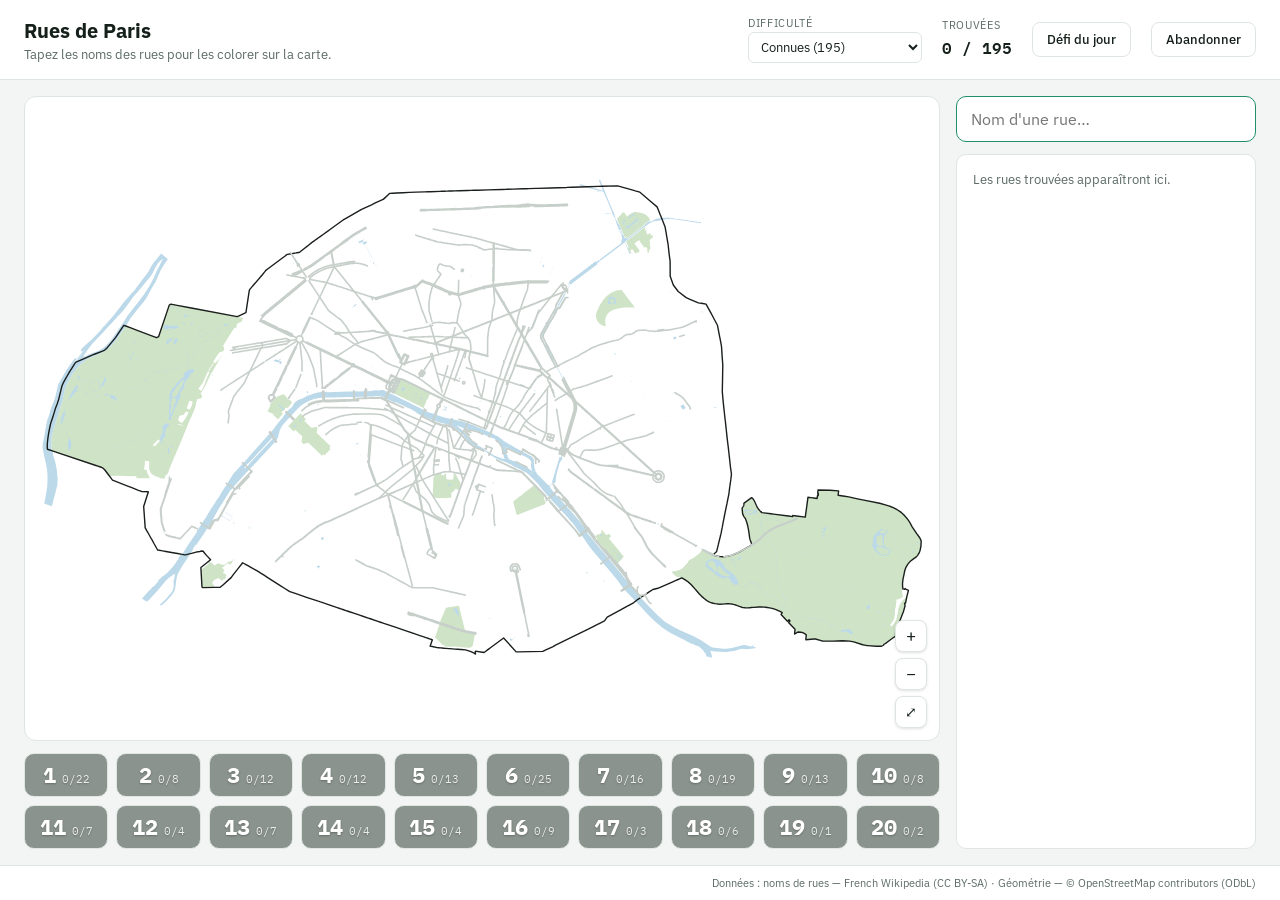
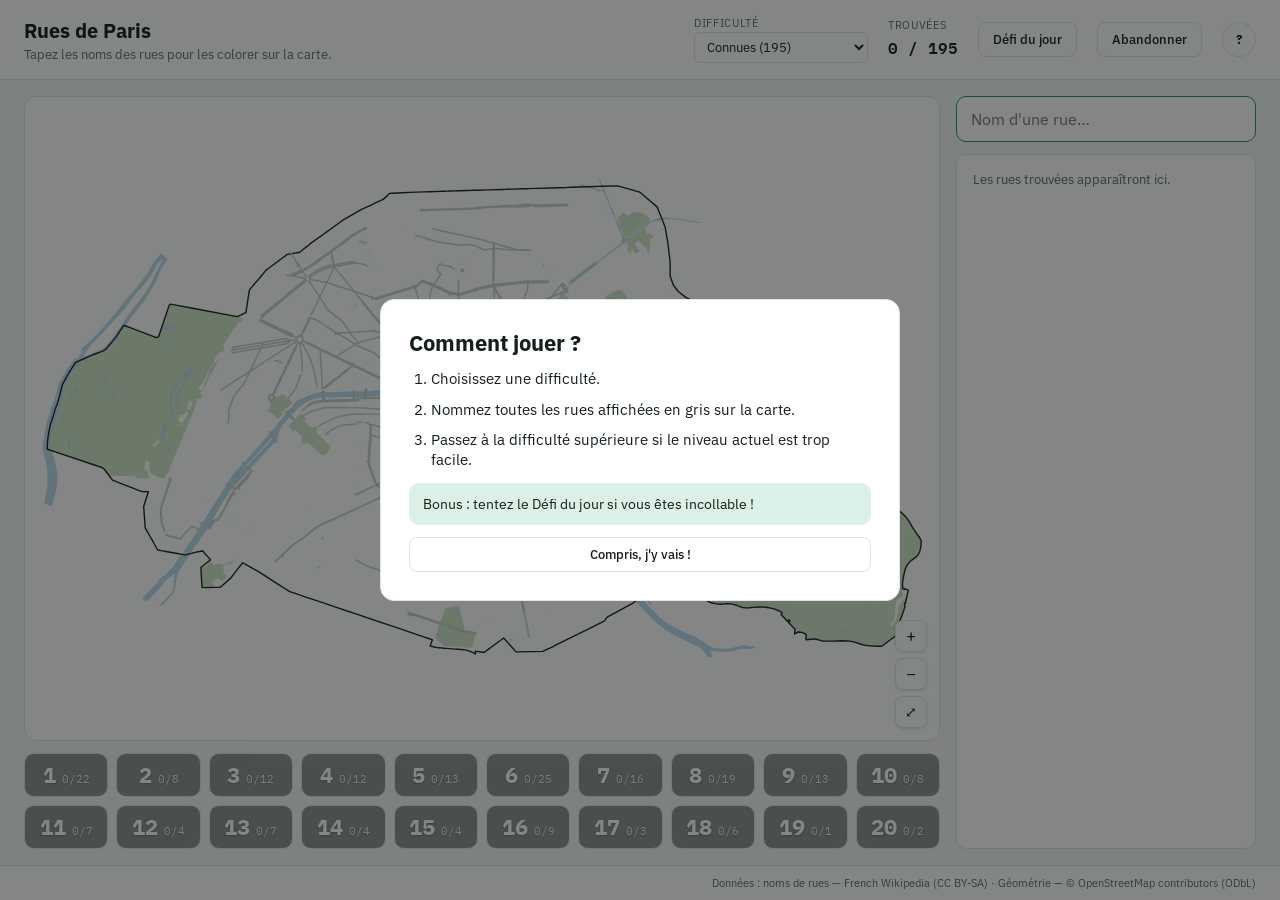
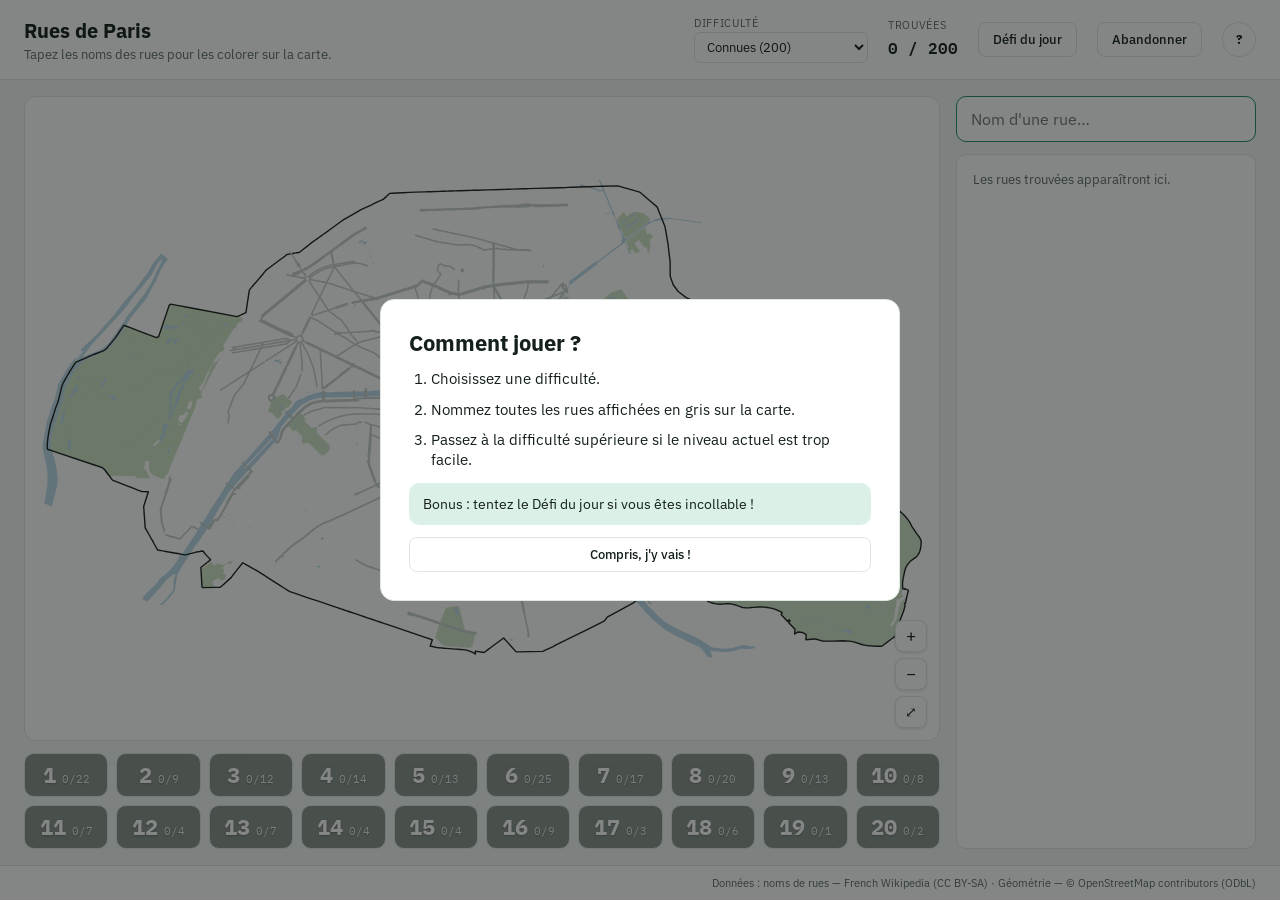
